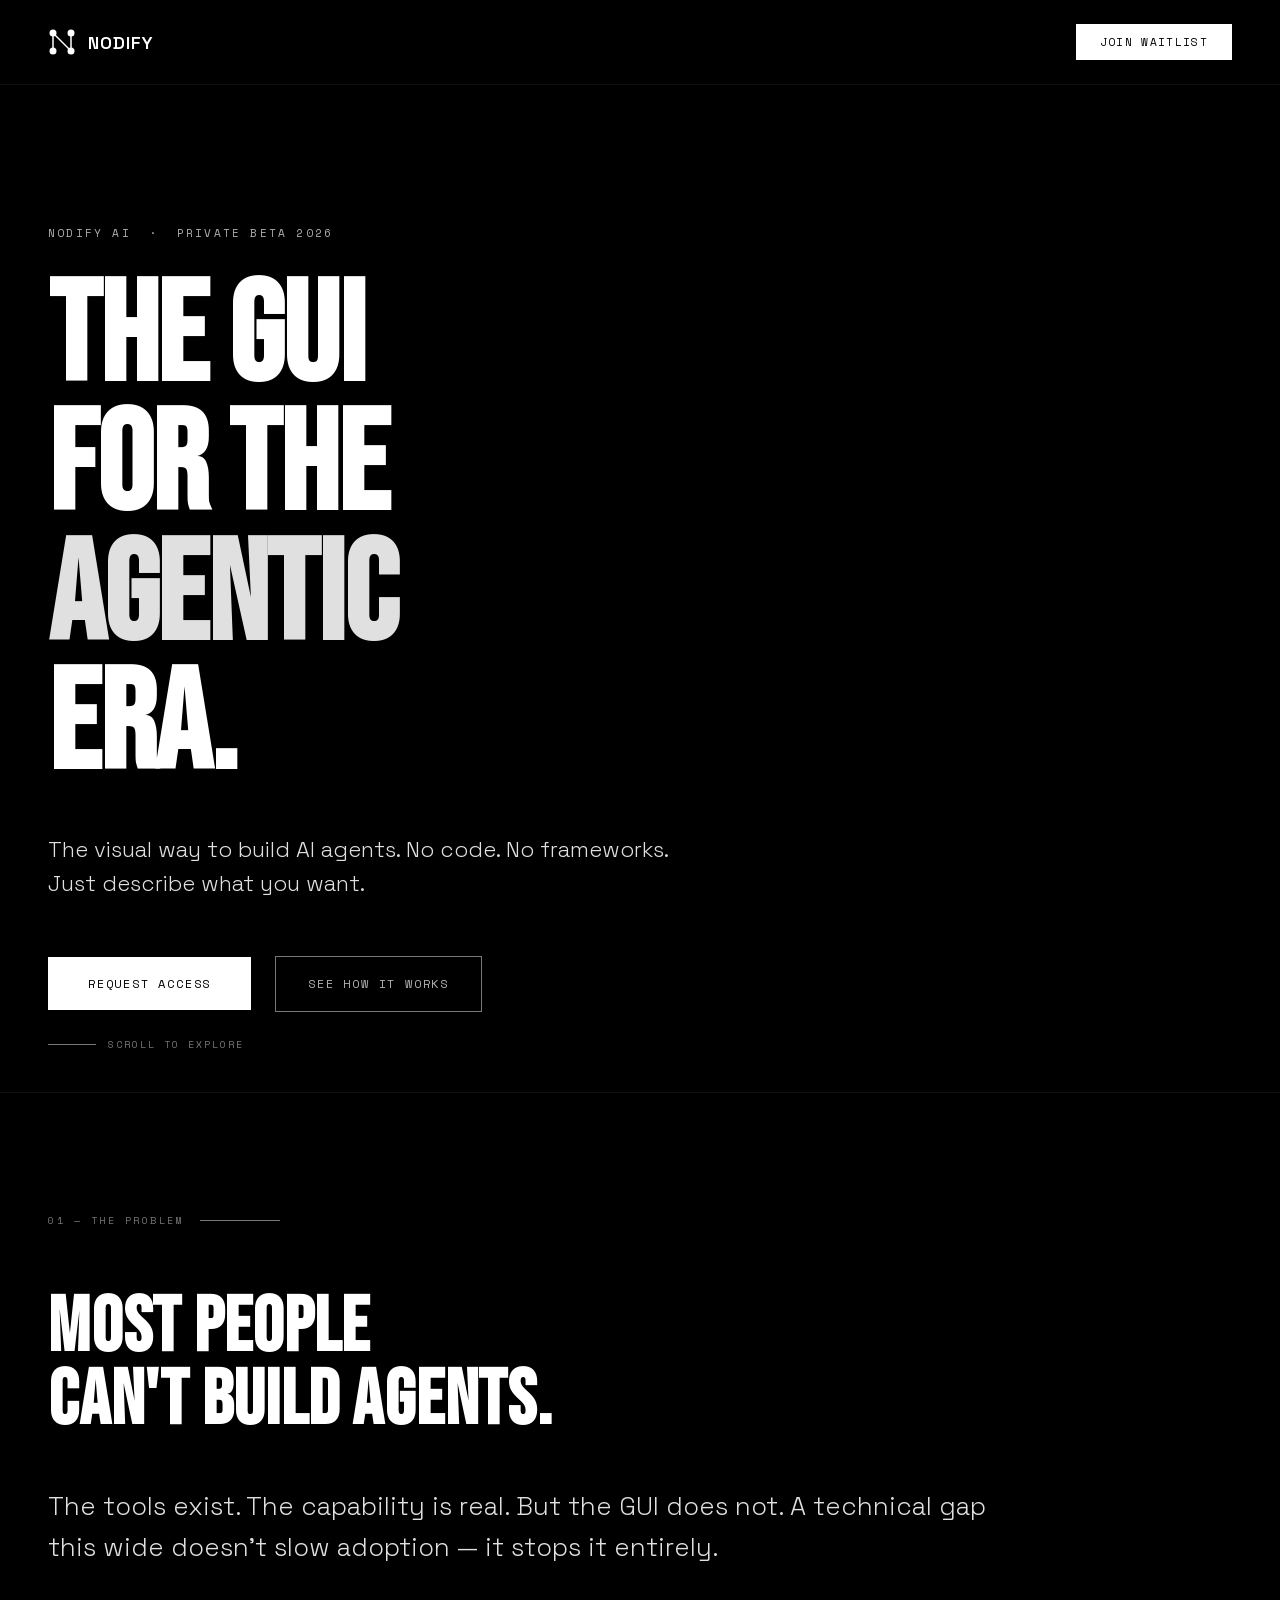
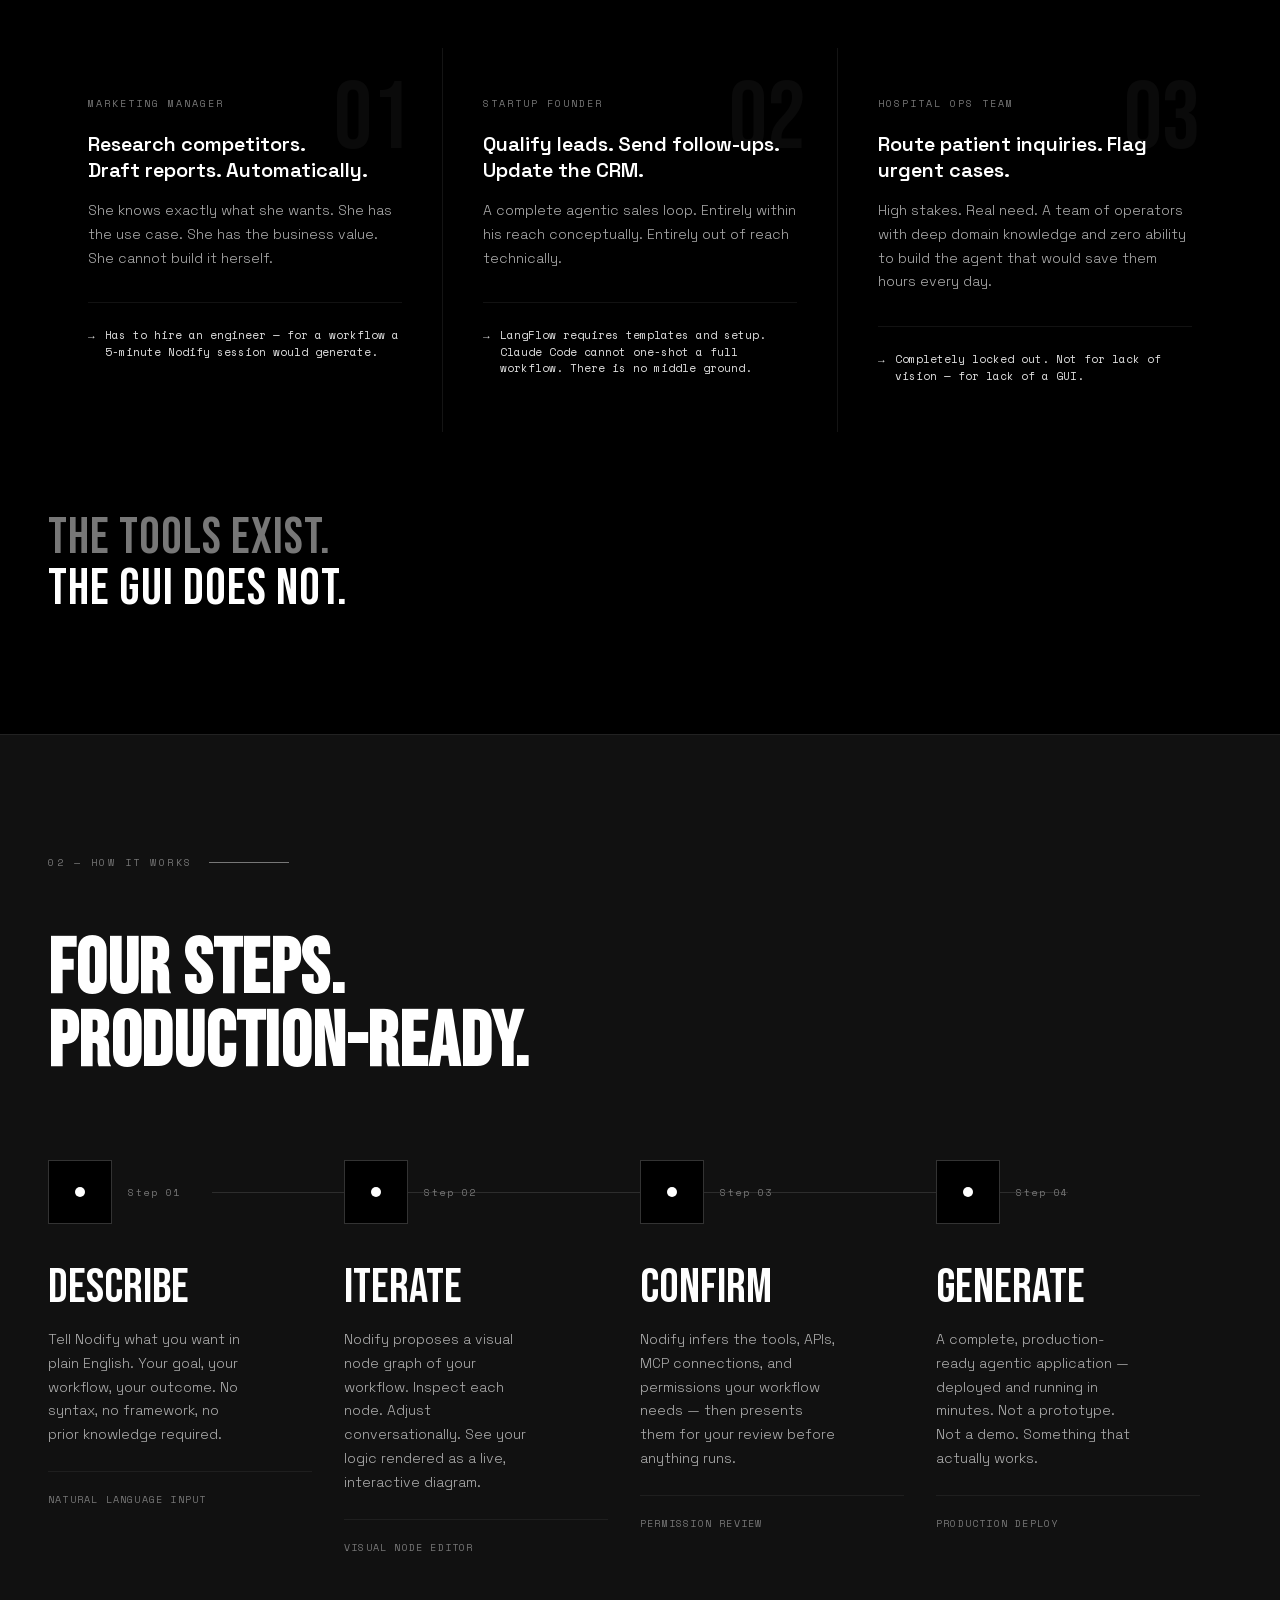
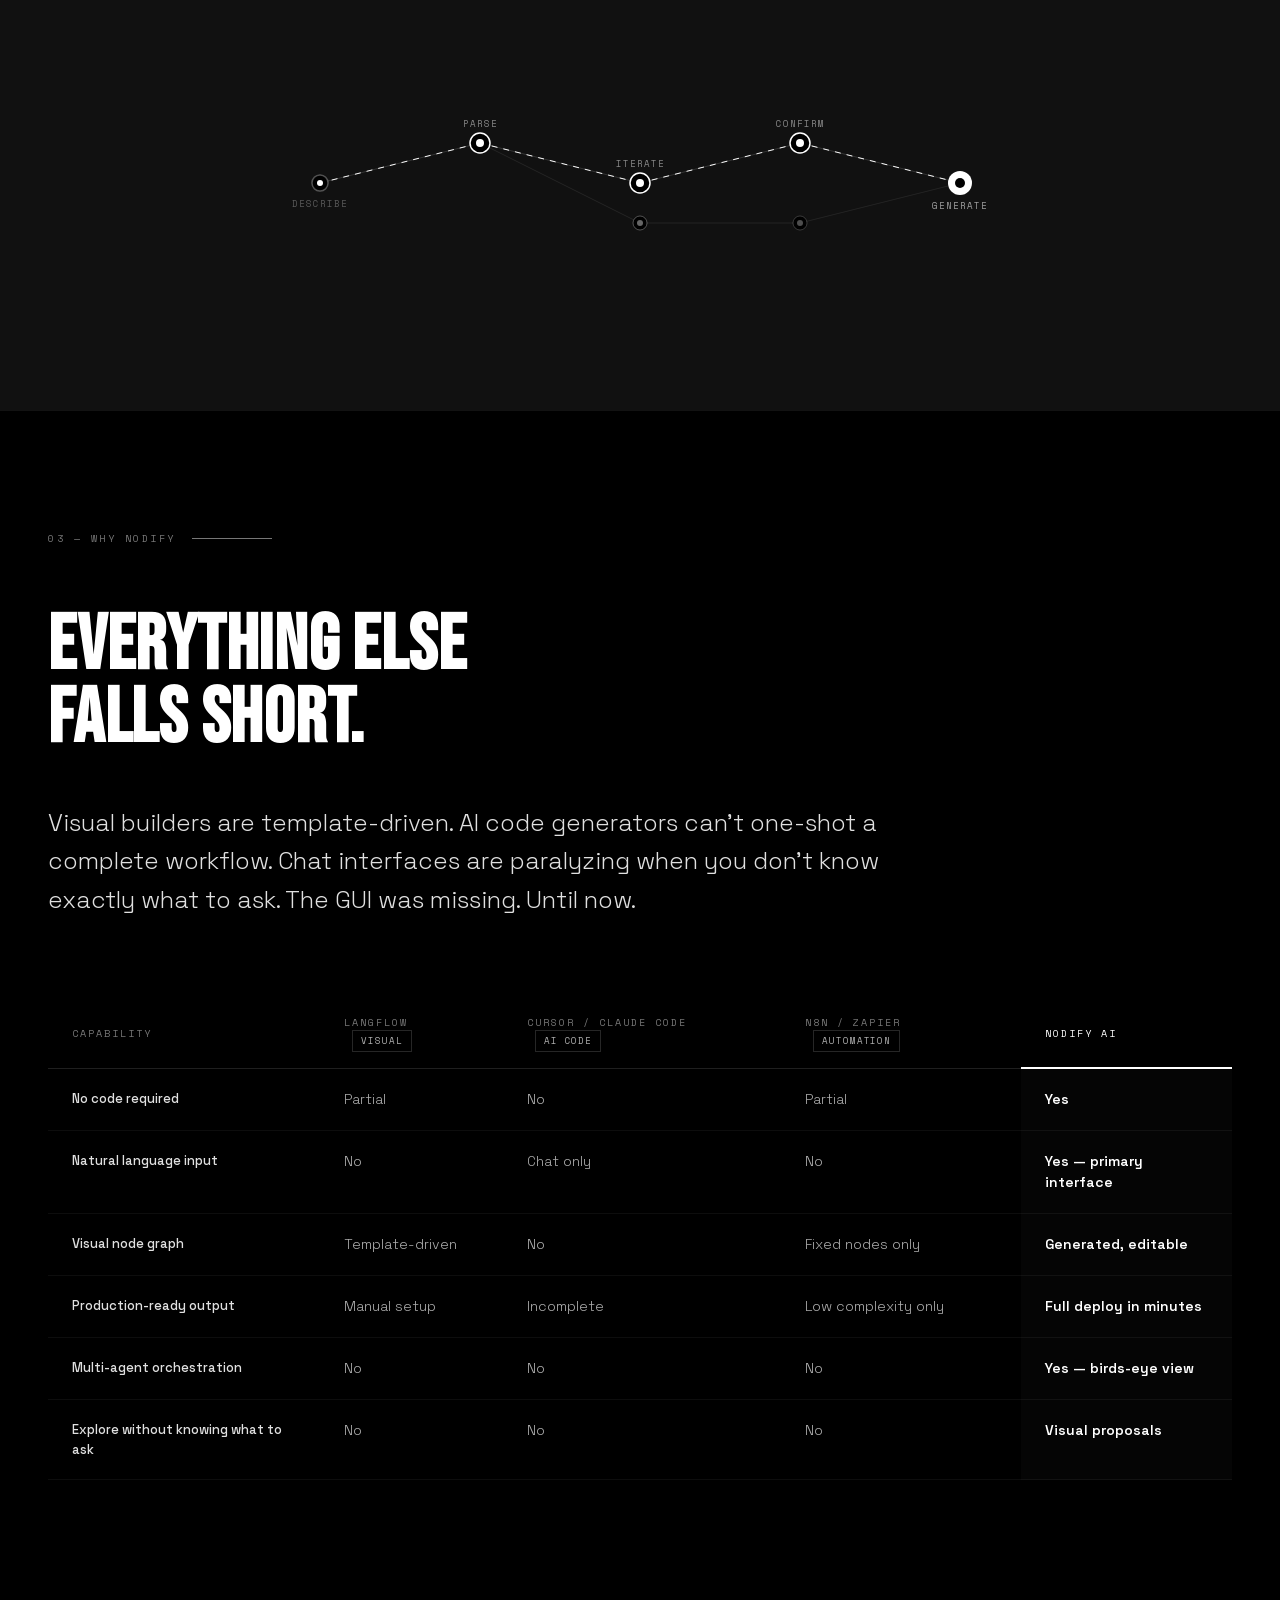
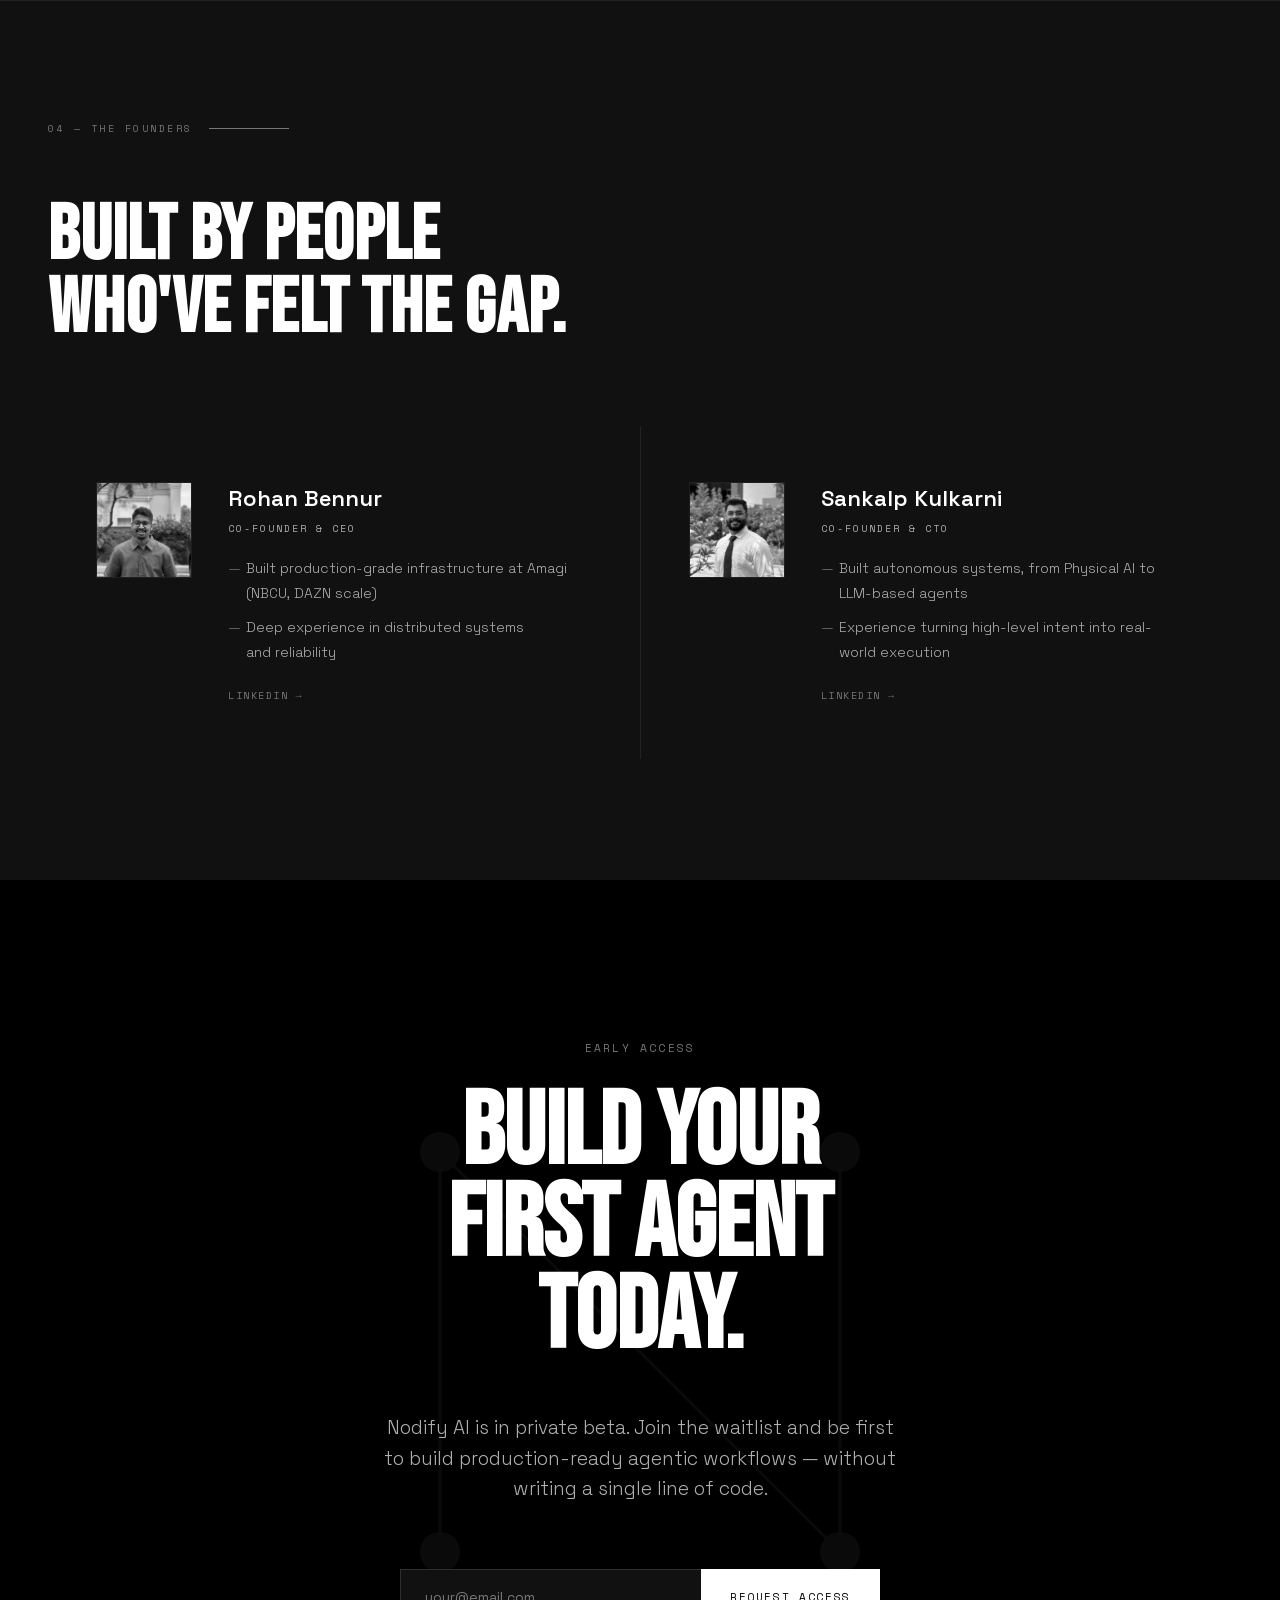
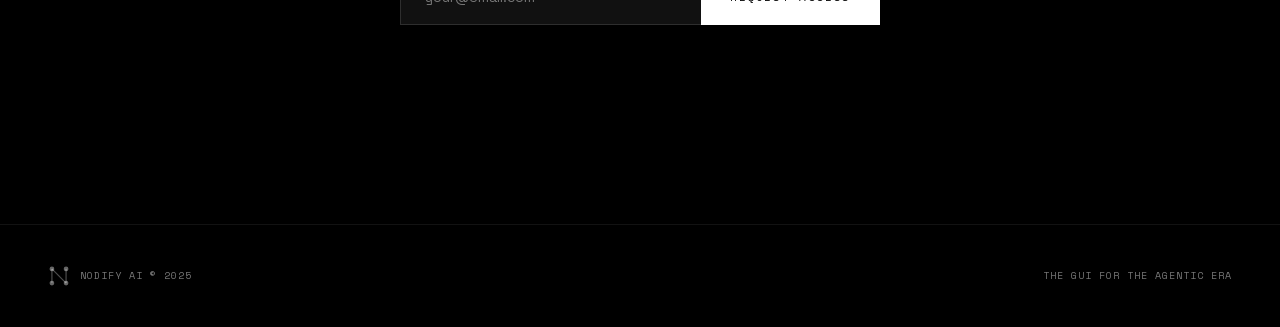
==== index.html @ 736ea393 "Update landing page and remove unused project files Co-Authored-By: Claude Sonnet 4.6 <noreply@anthr" ====
<!DOCTYPE html>
<html>
<head>
  <meta charset="utf-8">
  <title>Nodify AI — The GUI for the Agentic Era</title>
  <style>
    * { margin: 0; padding: 0; box-sizing: border-box; }
    body { background: #000000; display: flex; align-items: center; justify-content: center; min-height: 100vh; font-family: -apple-system, BlinkMacSystemFont, sans-serif; }
    #__bundler_loading { position: fixed; bottom: 20px; right: 20px; font: 13px/1.4 -apple-system, BlinkMacSystemFont, sans-serif; color: #666; background: #fff; padding: 8px 14px; border-radius: 8px; box-shadow: 0 1px 4px rgba(0,0,0,0.12); z-index: 10000; }
    #__bundler_thumbnail { position: fixed; inset: 0; width: 100%; height: 100%; display: flex; align-items: center; justify-content: center; background: #000000; z-index: 9999; }
    #__bundler_thumbnail svg { width: 100%; height: 100%; object-fit: contain; }
    #__bundler_placeholder { color: #999; font-size: 14px; }
  </style>
  <noscript>
    <style>#__bundler_loading { display: none; }</style>
    <div style="position:fixed;bottom:12px;left:12px;font:13px/1.4 -apple-system,BlinkMacSystemFont,sans-serif;color:#999;background:rgba(255,255,255,0.9);padding:6px 12px;border-radius:6px;box-shadow:0 1px 4px rgba(0,0,0,0.08);z-index:10000;">
      This page requires JavaScript to display.
    </div>
  </noscript>
</head>
<body>
  <div id="__bundler_thumbnail">
  <svg viewBox="0 0 1200 800" xmlns="http://www.w3.org/2000/svg">
    <rect width="1200" height="800" fill="#000000"></rect>
    <g transform="translate(600 400)" stroke="#ffffff" stroke-width="8" fill="#ffffff">
      <line x1="-160" y1="-160" x2="-160" y2="160" stroke-width="4"></line>
      <line x1="-160" y1="-160" x2="160" y2="160" stroke-width="4"></line>
      <line x1="160" y1="-160" x2="160" y2="160" stroke-width="4"></line>
      <circle cx="-160" cy="-160" r="26"></circle>
      <circle cx="160" cy="-160" r="26"></circle>
      <circle cx="-160" cy="160" r="26"></circle>
      <circle cx="160" cy="160" r="26"></circle>
    </g>
  </svg>
</div>
  <div id="__bundler_loading">Unpacking...</div>

  <script>
    
document.addEventListener('DOMContentLoaded', async function() {
  const loading = document.getElementById('__bundler_loading');
  function setStatus(msg) { if (loading) loading.textContent = msg; }

  // Error sink persists across replaceWith since it's on window, not the DOM.
  window.addEventListener('error', function(e) {
    var p = document.body || document.documentElement;
    var d = document.getElementById('__bundler_err') || p.appendChild(document.createElement('div'));
    d.id = '__bundler_err';
    d.style.cssText = 'position:fixed;bottom:12px;left:12px;right:12px;font:12px/1.4 ui-monospace,monospace;background:#2a1215;color:#ff8a80;padding:10px 14px;border-radius:8px;border:1px solid #5c2b2e;z-index:99999;white-space:pre-wrap;max-height:40vh;overflow:auto';
    d.textContent = (d.textContent ? d.textContent + String.fromCharCode(10) : '') +
      '[bundle] ' + (e.message || e.type) +
      (e.filename ? ' (' + e.filename.slice(0, 60) + ':' + e.lineno + ')' : '');
  }, true);

  try {
    const manifestEl = document.querySelector('script[type="__bundler/manifest"]');
    const templateEl = document.querySelector('script[type="__bundler/template"]');
    if (!manifestEl || !templateEl) {
      setStatus('Error: missing bundle data');
      console.error('[bundler] Missing script tags — manifestEl:', !!manifestEl, 'templateEl:', !!templateEl);
      return;
    }

    const manifest = JSON.parse(manifestEl.textContent);
    let template = JSON.parse(templateEl.textContent);

    const uuids = Object.keys(manifest);
    setStatus('Unpacking ' + uuids.length + ' assets...');

    const blobUrls = {};
    await Promise.all(uuids.map(async (uuid) => {
      const entry = manifest[uuid];
      try {
        const binaryStr = atob(entry.data);
        const bytes = new Uint8Array(binaryStr.length);
        for (let i = 0; i < binaryStr.length; i++) bytes[i] = binaryStr.charCodeAt(i);

        let finalBytes = bytes;
        if (entry.compressed) {
          if (typeof DecompressionStream !== 'undefined') {
            const ds = new DecompressionStream('gzip');
            const writer = ds.writable.getWriter();
            const reader = ds.readable.getReader();
            writer.write(bytes);
            writer.close();
            const chunks = [];
            let totalLen = 0;
            while (true) {
              const { done, value } = await reader.read();
              if (done) break;
              chunks.push(value);
              totalLen += value.length;
            }
            finalBytes = new Uint8Array(totalLen);
            let offset = 0;
            for (const chunk of chunks) { finalBytes.set(chunk, offset); offset += chunk.length; }
          } else {
            console.warn('DecompressionStream not available, asset ' + uuid + ' may not render');
          }
        }

        blobUrls[uuid] = URL.createObjectURL(new Blob([finalBytes], { type: entry.mime }));
      } catch (err) {
        console.error('Failed to decode asset ' + uuid + ':', err);
        blobUrls[uuid] = URL.createObjectURL(new Blob([], { type: entry.mime }));
      }
    }));

    const extResEl = document.querySelector('script[type="__bundler/ext_resources"]');
    const extResources = extResEl ? JSON.parse(extResEl.textContent) : [];
    const resourceMap = {};
    for (const entry of extResources) {
      if (blobUrls[entry.uuid]) resourceMap[entry.id] = blobUrls[entry.uuid];
    }

    setStatus('Rendering...');
    for (const uuid of uuids) template = template.split(uuid).join(blobUrls[uuid]);

    // Strip integrity + crossorigin — blob URLs from a file:// document inherit
    // a null origin, so crossorigin forces a CORS fetch that SRI then rejects.
    // The manifest bytes are ours; SRI protects against CDN compromise, not this.
    template = template.replace(/\s+integrity="[^"]*"/gi, '').replace(/\s+crossorigin="[^"]*"/gi, '');

    const resourceScript = '<script>window.__resources = ' +
      JSON.stringify(resourceMap).split('</' + 'script>').join('<\\/' + 'script>') +
      ';</' + 'script>';
    // Inject after <head> so the DOCTYPE stays first; prepending the script
    // would push the parser into quirks mode. DOMParser always emits a <head>
    // (synthesizing one if the source HTML omitted it) but may carry
    // attributes through, so match the full opening tag. slice() rather than
    // replace() keeps us clear of $-pattern substitution in resourceScript.
    const headOpen = template.match(/<head[^>]*>/i);
    if (headOpen) {
      const i = headOpen.index + headOpen[0].length;
      template = template.slice(0, i) + resourceScript + template.slice(i);
    }

    // Parse the template and swap the root element. Scripts inserted via
    // DOMParser/replaceWith are inert per spec — re-create each with
    // createElement so they execute, awaiting onload for src scripts to
    // preserve ordering (React before ReactDOM before Babel before text/babel).
    const doc = new DOMParser().parseFromString(template, 'text/html');
    document.documentElement.replaceWith(doc.documentElement);
    const dead = Array.from(document.scripts);
    for (const old of dead) {
      const s = document.createElement('script');
      for (const a of old.attributes) s.setAttribute(a.name, a.value);
      s.textContent = old.textContent;
      // text/babel scripts with a src: fetch and inline. transformScriptTags
      // does XHR against the src, but blob:null/ from a file:// origin is
      // silently dropped. Inlining makes it a plain inline babel script,
      // which transformScriptTags handles unconditionally.
      if ((s.type === 'text/babel' || s.type === 'text/jsx') && s.src) {
        const r = await fetch(s.src);
        s.textContent = await r.text();
        s.removeAttribute('src');
      }
      const p = s.src ? new Promise(function(r) { s.onload = s.onerror = r; }) : null;
      old.replaceWith(s);
      if (p) await p;
    }
    // Babel standalone auto-transforms type=text/babel on DOMContentLoaded,
    // which fired before we swapped the document. Trigger manually if present.
    if (window.Babel && typeof window.Babel.transformScriptTags === 'function') {
      window.Babel.transformScriptTags();
    }
  } catch (err) {
    setStatus('Error unpacking: ' + err.message);
    console.error('Bundle unpack error:', err);
  }
});

  </script>

  <script type="__bundler/manifest">
{"2c3bf7c3-545c-4afe-93b7-0eb82d9974f6":{"mime":"image/jpeg","compressed":false,"data":"/9j/4AAQSkZJRgABAQAAAQABAAD/2wBDAAYEBQYFBAYGBQYHBwYIChAKCgkJChQODwwQFxQYGBcUFhYaHSUfGhsjHBYWICwgIyYnKSopGR8tMC0oMCUoKSj/2wBDAQcHBwoIChMKChMoGhYaKCgoKCgoKCgoKCgoKCgoKCgoKCgoKCgoKCgoKCgoKCgoKCgoKCgoKCgoKCgoKCgoKCj/wgARCAQAAwADASIAAhEBAxEB/8QAGgAAAgMBAQAAAAAAAAAAAAAAAgMAAQQFBv/EABgBAQEBAQEAAAAAAAAAAAAAAAABAgME/[base64]/xkK6GjRLkZj0ovbJC+bozR1bVmNWaCLvfsONqizOS9VZheujEYLG05bNPO0UC2qkBqtFulZBAOt2BsXu22CznbYse2wuzk3hmNUa5Ba9ShaFZsOnnxwyjJyGBhUpgNql1qroqc6glQCYUdiYiiqwpQjWr0FGZqkHkdAsaS2YGHWTm203oVdHamEqWAMsbK5BzXZ/[base64]/lWddGEa7tcmpX5866ZFkG5dyONDo0FnIEKqa39Xg77nvnyS1ekXIquzXJI08xubNoZMnbebo06V5NFpZNdJ5rN6fjTKG5H5t0QKb0smbt/[base64]/PqO0KaHqyPxWqea4CepGGhhZLiaIipdJpdrVyXbJVFhY2DcGNL8Os0NxusaFUuPB1ebnNnmvMMCotw69Mufr4rpu9WvUJqysOVKuVCSQ8JrU/ldjcbZWNzXawAiapmutnG1co19XA0HC/[base64]/pcw2mckD0V0teqEtYuXM0FWGpmeSWRJmVsxA6M/[base64]/[base64]/RGCQlSVUqQqrqB24t1miXNZqXCpcKl0VLhziaPPSbdapmizLNVVkHXUvPy9DELKKTWYubDgd/gWTt8DvGgbuaU2l5hnmXJsDIWY4V3sZNrW+fz+py7yq6fc6tefXNyyqbklWiwJJRVRRjRcqVdVcEGgbAqSagnaVbzucs1RMs1Qy1roy1roy1royDsowzTnC34toYkJKuqqSFVdA78O5NMqazJISVC6kJKhkqq56hgWTrWe7dWIKqXEzu5xqvE652swmunzvU41Z/[base64]/[base64]/O6o6lqbLcklkkJJKklxVXEqSVUuiquFLNZTkuCKrCkhKuFXIRLkJiA1yMPMw1llqxszw6CY66Y1TMZoHK0F+XSqQNUtgSZNa7lgmOY5iQO69bozvUbExckLuiJRQG5AIVgHLKq6KKiBFmE4/[base64]/oPP8AUy3lkZLeNqMzQ7E2xe7G5cym1W68rBoJyw1mU8y7S2t2jlOt1851Gx6m6SS1DBp5kyuPTiKdQKbc5GiILQqO60ynJg0BoDYp2ggwc7Fbk3LSA7A4Hf8APrk73B3tepvO+BISMvB7/DAs7AtlixcIpkYLjILpsB7nG7B5unZq0psJViaUazFa9c8DsdXLy5rnps4Rax6F/[base64]/ZLFmzNDJmB59ILZSjNJrzku0G5zk1KflSiU6IBJt0Um7DO2qK25gHZbGyyKWbCb+URumRhS2JJdPSZnkSBShbKIS7BF6RIStW5bbbYZSIbUzJCYZrZNVcdQqmwXTaKpwi7fBFkQsXCJ6fN0StEVZ6tBK1PKq9Y1ptNm8+ZJroTn60F0yr0tHP0Z1rvK6M/[base64]/[base64]/[base64]/RwsW1Za2Zs3HzPT1y35a+pz+fRDlHFBoKKmpWaAGNZ7dLBp9RmJ0pd3QLQIlaxjPGaDKG0VzB0edUtRhqMKJ2eztkh3OIU5VE/[base64]/0+cClbgXYQ40FTBC0NRrNGnE8bQkhypHO5vog5b8+rbj5das5FgMiiGVooShQHVHqyNlW/JqM69ykyW4KC2itLauwSq62a8E53sJq5MS4remWuDbWyS2rhdWcmZ4QeIvJsYHp4tq52wYhFuAKyguDUQqyCMWElWxDoNd0DZZ4VxTrl0Y/[base64]/[base64]/MmpJJmrK7BlkCVSQbplZzdcgMuQ7Ypnr5LAlaiYasaes12CxLJZLXZvbmdqXYEVRUDdiDJRKuRV1Sy4ISHLlAwdi4zdNQCIqErtKuiqmLg6Kuw7z0umItHippVUArO1GLo05H0V0o1FkKza/[base64]/[base64]/[base64]/N6pDhBcpZLFLGrQ8T0evzEkld+KpF41amGIqwlsLoESGVkG7Gas+iyoJBHCslFKqXYF1RLqgkuCM7ktlKwKkuAoajRnsK1XLotLNRlgZYWFhKNGa2oQsGAVIIlcmdEYHFmEoiEkoylM3c3ZrL+b1lY1zXbmeT1ccewJx8/oV2eeLrBqcwekaYA60muO/[base64]/[base64]/SF+btLql5vK6/[base64]/cnj3jrnxacmwhZQqmCLFg0FXRKuQsGLrsS6gYUJLokVBtgRXO6HPzupcz1CjpAW0bEixdz1OP0ud05Muy68wsxIYWNkKyDYLJVFrKRZjdFLEKAwCxhcEoG5RQnQFSotiyVzc7dZdKrSCxcVKqy5YgYdKMa7e3l9Dj1ODUcPG9SkdMzujhTRNWyU/Rec9Dc6Kqa5o5HewWc1gjTBkiCdCAeqhq6IB0dSikDZQq5RIsgikF8/o83O7upnrLqwRIUUlydZaoG9eDJZ9edLYIFGuU9GPRRLMSLMSS5B2Mo6qy6gAiYxYnRTVsINwWJiVLCVrEMsea71GDVgS6ssCAQLJjWnqcjs8ulUa83zRCc0Z0edwpc1ZDYfV5O/[base64]//aAAwDAQACAAMAAAAh9/FKNRRVUKyPaxNzyjGDuEe+1iPC30Wc9tHdIkud094RrV3srG8NVJBBXqp7D/TYqeNRP+/g3HzKROQQpbEPBHgZZFxNFpa6NJN5BJdxuD3VxDxCOH7a1vq+glYMmoNnHoQQUqp5PBZFm84CePVzdNY3X7dt2ZtX+FtJGVA0oF4TiuOywZiDnP4nNq3aIKcQ9V4UvmknONIFX8vuDne8wFwb9lUWMbXdx9D57MgW+pVIo6qfW/DYkw2IICww0x3lI93oB9rklwra7/oaOdzGxqfvX1ZIuGKy8D6vJfPeY9Ghv2k8z7MdGUpgElbaMcl1kshO8P0/1b3dSQyOJzuIKT2JlB2XEDYWueHOZN75pwrl+tk6YCKRU5gv2GMF3znP+GKnnv8AKqXQgHopTYtHvde6JL/jPqWSfiIGKepNAD6y9T85y2WgGN85Z4fG7iELJ+Hoy+E3tfPJ2XiJNmKCGF5NYst1552wz5YUqULikMGes7upt3BbOaTWfVIQsPZlQzIPL4jswsqyEPz086owfdVWV2RTYxmT9+3LkkcYdqxA7pIS4/[base64]/70l04LsDYtZgQOkRT5y8xw987EaQaRf3eVETlV47UZmbyw86BACc8RovZodpDYf70+5wzfRSzYAYCQaQZQdYqX0x8eqUdbTS3Q4iVtjWeQ59/OcUJUOzedeVdxJy0UU5UbCeufT4+arHZfccGwykwmWdBcYSbTT/gz3zcadSTSM4wwwz3SbQjYU225rFBuZQ8cUg8nY/OZTfSxlIeKL2mYFhStOSg8w96afVny4mpsTH9xLBf1OsO8ZHvZXZBhc+Xi2i0dVaalfRjjOm7YeWo5zmpj5hg3yHybhes/VymaXU7bCaYQD9PFLuDL6csMYZVVaRhQzslt5sANgz0ftF30dYmYdS8z14WQBID/AFrIjQNnHHmmmUHzA47aauJHQq0ar608zW0Il0WdeaOEYRQiMU8yohj01n5tVnq7P3yo59R/wjpgPtO2jYgM+ziIKYboRebVeoNzYnX+XD+prycMuCV45+e7VZ+TyMfQAOwNX4Z5I5wD8tqf6NK7Jv3qgCQ4Tu0zupa8oEOS4PS6oepVu7S8cZ7Fb71C6RmP8wa6WOcBKtIurg/8Cg6YuNFzxQqKUGAgrN25WNtOOc+vTU6OEr+/+1iGQL5C0iPSFuWeaODsYUkbyczQIql5b9Nu0V98iRggWBGBAI9cd3GxKXVPu6XA8Ns/aQKilnULks0qhzzQQhyRWHZi+WQ5nIWQgJiyT/[base64]/OWwjBTaLlP/TAb8jLulzVzB06+P5mPe+Uik9ZFUf4VVDKj/FQ8bhTkdBfgpcpGCkKCG2PR8A1hGx/vuz/R7ZBk9qF4lnouCw00vSQjTLGuw+EpXowxudyDsvZEQrA3HK4PvPm0Os5Hqww0mimHsKbEewmwXDKWyY/S4OLaqElugBDEgesrR1/Opfn/ANf1hcxqPokJUfR4LweUklCpd24QTNUCkZ/CvmW0RH4Dd8yb9M11OTI3H3tRS6tOw/0CMhGz2CvDlAFLa8Eps5CxWu4RzVgs1clxuCsfuvVsPjoQH+D6Lq1OjBLD6nKf97+cH9os57DhjY0KKgdxYL0B9okq+C5iMo9if6Nwl37dtFeM2WQsXTHQczpzr7L/[base64]/Z0USfgH38ottcUPMJLH2TbvehDzPLKUlP8AYoveoTk0n0Q/D541AHnEbHqZsDAD4Rn+fsbG35LJTilEjXcN+QD9PurkBHxzJad0AEH8GCus7mZ0Gf2mi+Stl+8BTBD2p7u2DspBPePL1xf8jhD4/vi+o7POW+ElMu8pDfDNgknSN8opIS3ZE5Bsbm4DRoeJm/SgdQzawKOHMWZvjQ8JecStSr5TGXHnlW0q7bXxshkQVMOb/wBXRImWBFIPXjNF1LwH0Qk3j4P2t91ttYEoRuWaQ7eoe7HqGhnZHwSWt1miqvyQfyrUTXspXInUHHHCwsNSbM8XxZRMkNcLriKzxCyVFbm+rvjM5DjEkuvhf4CKpEf1H/BsGbpPlj2ksDMAU55bqK15RNJ8pbYd6ZMH37oqzAAwM3kkBxdwhOWoMFYyF8+tPj/Be7PQGzXVfSjvZzynslf4fLF70FwY8OMh4rDoD9MWzEXskPPpYaiZrvQwCJAfvj9SvJQqAQd/F6AMc0ycnrBEr0cFMYVOt7FKGS9BBQ77AEQhaZSEtPo0Ea999sk8A4+Ih4hKDE4REhSPzU3NQQNm28WU3mpmkXli6E7W7gyeg3PKQML8DvTnuri3din5i23ksbtKuQTeTHuNES92VG3lL1/ed9k+Ws8c7r3jDrspDO/ZZSMcxHMa2dJLKRwfF6NVqCLnjsXVEQUoEUAMrL/b7vkNPkhf3lOWaea2kb+zC1zucgnuSEEptFzHVx6bAScofbJD+oKBiQdgC1J7m2zGACHYvCRqjNUo1UpLOM5A8LSJUAs4/9oADAMBAAIAAwAAABA3Bg1iXBC36KKMcf7Ukh1sgYOTV/f6X+OhpYzQuzMhks2dfNYQFFTEFzSkJkLefE7rSp6aW9Zg5hEQWG9DMX8OcJsjRBlkfJOcaDTjSRFAG3GT6km1QC+Enxw2Az830DlXE0yBiXkQN8evLdHYjCbJ+Zv6C+1AtR8S2xauzRkgEJPrzqj9vCy1+8Ce2BpEpSioeakN0KNezNeR1btyYTL/AJMES3WGvJHNgwvzvNDhPZRQsoURD7CCeeGyvrxzNlubxM03CN0n2/vEV2QlOFWe7MpQFD/uuqHzo7ya/TYFJuImYKbvC+doowBKYX5xg6ZAh7kGQGzEn1nVt6r/AEiu26AcGBW0qNfXUqXA7HWIb3UsvuFl7lwBEcPNCeLWcFXVYbxGlbTqBt7BGOk0s8cB5aDwVaW3LyA1NxU3i/KIETy086fVRQ8HmWkJcV1gDVP3uAv/AGOBVEOIuJcyNbP54eahkDs5PcR0XE3xXamO3z1PbiV/JxgHLy14g85TJCsCLrcef9nu0Hsqf/WmF3279dL64d4+B6TjKPabv4wtAx0OzkFDFxx15I/r/Rx766P/APf7HqaRROTlfHcRE85jRjhxJXxUdkjkedHLJx4U6egMg/eG4g8w5M83QQRkgwrWV3qDXPBIYaZFboTuJ0tU1po5QfgAIvCrL9h5RoL24RMtyNZETM7iloO24vfnBfY+D+dh/fjbuNgkAxitB9Vp9SxipaRkDe2PgiaHUS6byxr3z8lpKlz/AD4Zz/nobLxRrcTdaUwhw48F3/SwJZrYyWkM5657530f3aUe/X02swm5ZhLNs2ZQcZPvExGVkoXukjW55VXN06wYVS/FlaC828z/AMsxt0h7yK9Md/fl02TbO9PLbPzp6yTHmnDkefv04VuPE2+kmbsTtfDbikB+/wDxGPooSTy8GtDJ15aNeJpbXeiy3iSbjPP7/pbH4DfKw+NcPoXqnIgwBn59sovxXjqAdskJr4sTDg2NK7Lr3R/HUZdzFbo8xPTPDBJ4sctDPijPbOJdlRoP4wyaUs7lLz0K35nbAdw+Si/pOhDZl/1MlVNUECzT0OpgDrNonXHp/rbl6ohj9Nvr56ECqyrKYieIOFnPWpE3BKK2g0Mc78gGuLUWIvvNtj3nfNx9WLtM6Cx4HQTumNlcpp6/Nzri0kp46nPf64KZ/[base64]/1GJ+yvMkrQj+IFpu4zbpiVFniqi9i/HvT0xmb1RKq22YEVfDHHOKNTOkFecyn8dn19GTLF0cnTAnSg/rwtUSbQzzhYNlPE3u5aAW+aXVsNZMHlcvglLFHKKPhJZ0E61Q3SGoc9GUuk93QhZF4puurra29W5cgTDznUimqJvJK/qNvIQJf+ODfOaSl3jolflyU0/iMmSva1aTbK08QJbdKn1sSXWg6GpiDP0k5Ab2ab9NU7UCW1eKPNMcUGddu5jDjfvCyQMlt0RkQ/EnZRmLreo3W0pyKtOZF15cPpaEm+cwh7lCovncbt/wCCG/Myg+udOikzlnJ3AgjTWbZz+1wRmzzjdSdPa0XQTdpfxJHS4BhoeOn48VJvMMKs/QHP9FJxjgetw+oMiPFQWsPk+KQse/I05Ezw2P60tK5I5MHH0KpoNvj2Udl6+XXPKES3gLPTOgZ7xGLYcRedspypPHFa+wPJALoV1lZfXeAjo26J3Y9zSCaDayULtdKFsnyIoEAu69U2GvxeCKegvcnW049HR8IgjSsO86mXw52ntGmIYrKvPv8A9o95FgQdiPFJ9IJ/HHidvNNVIqnoqgqETiMiZlKXoAmrvaQ2U811ulijtZmDHczH61W+iSEFJYefTnduW3RIxLbGW9Cm6pVtYVwV12+Z/s2xXVYL1gdOvhmdpKfKi3HgxTHQMTn/ANwGy1jScSDsOerA7qjTnoglIxZPWrIY5xRsNSosd2GhG3j7w7MyX+Xii94Xi2BoTgryZD7xYEF1r+9Hsx53st63smmB1cI19rtqCgebDyyzRmIVHQNOK6ggZer/ANHWHP7bf2xvHOUbfAqqfppMEJnIFpUydbKmhfH5LLXFP7ssT+0m383oAcs/HfmH/rxr3wmA988wyc966vieFxxVk7sUqZpGdLqm8O1sMZr9EFBav/OCKjy3btpfhLlNh94clCdPpCkadhTXTyFJ/LBH5WLN7hPWaisUkt18p7RSObHMZ43ANSkGD/gbh001zImkRfoc2PKq93iqUEBW693/AKycHLn8WdHX4DMiMwcqU4XzoTX3T/iZb5HEOUVfD7eMxAhoEr86l5tp5NLrcct5rcslJMa1gFp+quLpRSR6n2bR7xmI2lfhCVzkA195HSu0AcgWQ7ZnPEgYQbsbBo/9T0mDZ37wKb5xRmlfj5zMeaX8Nf0kHWGDyDBHReGyyKvsraZmL80vWdsckP2SESOhNn4OkL7UZhDv2vWiK4mipVUojZXIakCSellOhwY6KhRvZXYO1Fubo/0AXauwYnX5AmTnP17f8hVb6g2QXjRSQH/VFB7h54b75uQD5ARBdz5DlNuxL/OimtiNBpT1IBDzZICREFGj6991c4Fb9CRmDggY203eDBcJryDJ7lIt5FQs+TMHWKSSIFYeFb4swrNsq5XVaNEgEsz2w58D+tpE0Cm5K4R/[base64]/7qAdqBsYEw/8QALBEAAgICAgEEAwACAgMBAQAAAAECEQMhEBIxBBMgQQUiUTAyFCNCYXEzsf/aAAgBAgEBPwBtl0JnhC8fGavRVEJWZbMb/pk/Zk1ujo/oinZY2xvdEZaojtl0KRkdkVSIx0NIQufDG9GXNUh570R2LQ0Udf4Q/g1x1EhrYkVsSoSv4tjQnbJPqrPcvY8iHdaIYG9svp5RHexIa0Rx7HF/Qri9j2OVEc7ciE+zE9DIrixk8lEslxPL2dSDL4oieGXoWxI60dRT/g8gn2Kr4MS/oxQ+2OKEtGOFuxqhZooeRT0hKhNHgaLJO2WZJdvBixJRsi9kZFCQyU68j9RFIUfc2LETwOLtHTQo1xexJlVxEUNCjsUSkRlKOxZLIZnEWez3WPKe6xSsbOw5ksqML7yZjVE3qiNLyKaRLJZFlmxJjxocbVEcVEpUqIf0WRIjki0d0d0Zl38H/GIR6qhMaHDWiUaGR8kI3scVQ39GONi4oogvpkY0xItI7aGxF74dcSienjROX0jq2dBNJHuQRHKmPIdnITpcMcmS8Cl1FJMhQmi/imInG0SRiirtnuRQ8tl7ISF8FGyaoSOjIocWLSIlktll2RlWhy2Wyal9HZryP9mQVLi9GObENE31ZH9iUEyOKhqjs4kJ2J/FPjLHQpMRFHSiEVRH4SlrQnfkSKsSYkSFdn0W6GJEiL2JIZkaLSEzyJOiMROh7MkLMfiiRFjiKC+ycepjyXriuUfRON+Bemb8jw9fBCDs34YoaFEXK8lbE6O57giUhMsbLG1Q2RghIfgatkYJMTS0RSHo70RkmdqHJUR8mmUhGjIlVGKKixSR2R2QxH0RpHZDouh/0i9fFRrYizyRhZaiSFxYqaGqKQmIaslAkiKvh7JojobJv6IWlsjMckPIJslZGP38OwmWX8LMfj4/RoWyKSQ514G+G0vBdlWLXFFE5NeDHf2McRRGNUNtsSoWxxJTSFd2irPsbpDkRlfwoXN/CCpfFO0Mx+Ryvn64lPqY3qxyvhyJzpaMcu/[base64]/JIYvhDz8lok9iimJUOKG/4UxIiiZRkkiMG1ojinF7IWhWRZoYiiiuaKrjf+BDF8Iefk/AnsXDexLZoTEySSHX2S6R2P1sVpIWVSV0RcX9DqtDdCmKVlotHZHZFotFri0NoXzXC4XEPPyeRNHuNMhls7CYmdlxAbMrrbHk7aRHElIjUUJpljaEtf4W+GLm/ghiHzDz8pRrZ5Ir7LrYsiOyFJWWRJE42iOGhQJLRGSSJ5foxzbZF6+FFc2WX/hXCGLjH5+TgmqPbo60hvVCjb0Rx6I4jrsXgfnluiVtaJduxPE3tFNeDHNkZWX/AJr5Q+GLiHni/hFP7GuJxsUeopXoSpFD8cVxMU2x7Yo2hY0e2kNtMWR2Qevk/wDEuEPhEPPFifMaaGrQ4kqJIxxa2La4lzRKFixihsWuJMUd7Jw/hjgxQPbQ4IcKKH/iXyjoboTRQhmG/sUtn0SQ7sTojLRF2yXKGUSQk74cSiEOxGKXgoSKKHElAfyXK4XwRkn9IhNrye8e4xSbF6iN9UJaF44arY6cTGtEI0P5UJfCEUl8a4oyR+/8K+bjscWODMSKMHp4p9mUPwLyKNoUNEY1yv8AA3RhXeViGWhO+HzJWhqvndEWmN8Xy3SE7YmSkRm0e62RjR4R7ieilRB8L/G1Zjj1Q3SJ5x5mLOyPqCORS+GRffMnRGV8z8GNyRdnhHli5bpkZI7pyoaKotMkhQ2JaIKhMsY+aKKK5ZF6Ms6JFliYptEczI5L4y8Sm4sTtbIrY5fR5JeCKJa8Edoap/DJsi046MMf2HpDkJUhO2OJ9EGVwyuXwh8ok6RklY0xpll0JiZjZFnqJ9aFPVksi+xSIOhq9iZkydUYsrbE2LOrocrFxlydTIf6q0Ql12RydjRdkIux+BqyMaEfQ9fN8omrQlCIpQf0SxQl4JYmmY/T9vIvSxH6dFOBFmTbOuzNh7MxR6+R19CWhE4XEjj6km4rR0r9mRne0PJQsiejPH7GkzItUiE6XVmFqKJTTWjFZGNElxEr/BQ1zkn0Y8nbGQSaFGKH/wCjJmUZUPfg6WdWiLXZ34LjVoeREZ2SWhutM7KIib6rRHLGtk5LtotPQ6So6a0fWxXZJ/rsjBVo9q3oeGpWdLejrTpGLJ9CkSYyLo7cP5L4eoW0yMqVM3BnvkMj/wBmNuTtkMv6f/D3kSzfw7NRt/Y5twRN2Ym7FInU2TgltHutyoaTRLDa0Y8SXk6JI/WQkSf0PF9oi3VMxXFbOz+ianZj0qY0kYl12yMrJto7RFxJ0RzpuhNP51x6hWh+ERm0Ra/hkl9Cmlog+rJxj/CPRfRKXZj1FCiRtM6tscN2LeiWL97JxaWjEpVst3SGn4FjRfVHYuzoKNHahz+xJPY320RWimnZ7l6Fht2RVIY1YsdMU6YsiLOxZKVCkWWZfAlaOhHE0rFjvyh+nTY8KS8DjaHGjrRl1SIxtHQ6tHk6lHR2OP8ACMKdscUzrR0scEKKHFFFIapmSL/8SMKIXWzoKBFEnSIZe3k7X4PJ0bOvViYtbO5pknRj2ihpnWlojpjarRKVaFIUyKRlSUuOifkUUhIaE90OIos6ktDeiLEyxDgNWKNDSJRFVHVM8krUhyojM8ntohBROqNCiOKMipCtiSQyLHI7s/2GhyYps8HehZWSdshHZY22yJJCiRjR14cbFH6Oh00P9PJB2UdaOo4DQ5JOheDsKOjqTbj4IeBx0daPoZGTsbakZIt7G9EfHDkvCE9CVmD0ajh9yRkX7tEkRa+yoklEihRPTV3qiHp45pdUieHo6Ko7DYuUXQpjlZSfkjFR8F8IY4/09r9rQiEKZCRIcWQk/A3RbIso8MnH7FuJWhSErOhjg72emwPLlUETxLp1R6jWQjUx4R4WLAe11ROSWkelf7noIeZH5HD1l3RLYtCSZVDLG6Q5kUpEsijo8l6HossQ42Qg0+Izvydn9ClaGtEESRWiVrwQlol5KtEdKixvZHyUQi3pI/G+leKPeXlkmfkoPHnf/shOnZHMn5O0R5IoyZWyTPSqUsiUTFjWOKR6nH7mNxJ4pQf7I6oSSGT/AKix/shQojChxTEIWxLmTaIbJC/hQ9Mi7IxosbGxSJmOR2qRexowely5n+iMP4uneRmPBDGv1VEXobPX+mXqIa8ocXF0yMqFJEpDY1Z+I9H0/wC2QihxWROMlZm/H/cCcJY3UkPwdtFtsixyO5247HfZ3o76Mcuw1ZBUNH2VZKFkI1wxoaGhO9C/VnRz8GH8Vmm7lpGH8bhxbltkYUqWkUS5Z670fb94DjRQ0JHovR+7K34IxUVSE6LMf9HRPEn5WjP+PjJXj0ZvTZcP+yEyKtFUNX4EqE7OxSKVkoWtEIdeFw1RBnkquLriR5Qk34PS/jcmf9npGD0eLAv0WyhaLE7H4H5KGjNJQRk9PHI78E8bg6Yz0+Dvt+D0/TrURIaosh4GLY4pjjqn4PUfjIS/bETxSxOpIvQlRR4FRJPsTVbIyLFMXE1qyLdkR8SVoVobMcXN9Uei/G48X7z2xLt/8NIbL48GiTEZJqCsnNzdscf2s9ZBPH2I/tJI9qMIKKIyeN2jDmWRWVZLREasjoXDgZPTwzLrM9T6CWF68CXXRQ42daJDi2KPUqxxoXEo9o0Y4aOtFllkkUfivSr/APSRBK6Gyxl/CY8qirZObyO2LHZ7Y4XpmH0i9/8A9E9aKMcnjdoxZ1NEtsXCXCLKMnimes9M8c+y8DlQsh5RRSZRTRki34F4F4EeBskjqiqPBjj3koowYVjikKVMcxzoTscf4eBcSJxsUCKoaHEqhR/[base64]/JjlSHtl0YJ3o/LxqCmKdiaZQvgzEtDdmUjpEdI+rF+x+Mw7cyTpEhsbLQiLGzsJ/Bq+GrHaMc70xrhcs+zGjLsi6ExmF0z8hj9zA0RieCUtCZHmRHwdqH+2x+Bfwk60RVeD0eP28aTMrGJj4+iDHLhIqhDLobE7PI9Mi75YxeBqmYtmXTFti4g9jSnDqZMbxTcWJ2JGkKO+Wj6HNMx54+GPLBkMkasnmi2ei/78qgjwjI7Hz9jIcx4ZWh6Ps8ClZJUQZYnw0J0SIukZZCFwjE9Ufl8Tjn7L7FJryRmUn8uw5CZbK0fgvS9Mbyv/AMv/AOE3qhtlJ+B64YiOlwkVwyySF5LF5MgmKXOeco+CNtDF4J+RCdHkS/phZ+ah/wBCyfwln/h75D1SR/yIs9+IvURTI5VN64Xo4n/DiL0cB+kgYvRRnJQRjgscFFfRNjZ2ZpjVDRDehLQkLixvj6F5HkSdCkS3EsTIsocSiQ/DE7EItRLMLpmfGs2KUGSwJOmexE9iB7ET2In/AB4kMSi9F6+P47Hvuz6JjaNH/wALZ5Mf+wtCFw2WNnY+yeByn2NFWiUeExSpDyo7JjH4ZATL/hQiDpkHqz8li9vM2vD38kfXwSt0jBiUIKKJE/I6KS8fDDuTGWJljfwi9muIa0ZIlFiXZaGmWdiL2NdJUI0WIiYZao/KY7xqS+vhRQkfR2R7iPcR+Px+7Pt9ISonIbHxfFnp/wDZkhCGx80RXFkWPaJKnxgkk6ZlxfaHHhGbzZ5EJcIxSpnqcfuY3EbSdFndCZZZHaJUkRSZ1Pxji8fVeRsk/g+JOkenVbJMRQ+L4sjMtPyNr6LIvRkGJ0zHK1RlgNUI9RJximJ6EJ8RIsi+0T1eF48sol0JrjZsh4PbTFjSOqPQTWPJv7JSokxvljZ/sQjSOh1PA/g0UkUdeMciatDXGFmSNk4UNUZl2g0Y3cUULXCYjHL6PyWFdVMcEzojqkUjqhLXxx+qfiYpJq0PfFjJzUUYVtCVIs7D2VwkUNDs2hP+loj5PolAaIPqxO0TiThRn/WJhl9cLlMxs/JZV1UPhXwlrwLxy8sse4sXrZfaP+W39D9RJ+Ds35K2Y9NH0VZQ9crih6IZJyyUyihMg7GiUTqiD0S2TR6yW+qFpkcq+xNCfHeMfLJerjH/AEJzc32l8bEMV/fwy+CyLIs7GPbQnsUrQnw1xQhFFHVJjK4g6Z9DR4IPRZN6Mku8nLlseSS+yWWX9IPZF/LQvlmZ9lkZCZ6dWyiH84Q3yhD0J8vhMhKxjjsjxmn1VD88yZKQ2YxMT+LiIsv4Z+LEyJ6VbIx0VxWvgubXFD5gyxi4zu2TjUqKJOiTG+MfEXxXyv4Z+UQPSIooZCQx8ITHxQkNDQiLExiH4HGz1CqZZNjZfGFWNFkX84Q6/DN8IHpF+li4khLmuEWJFC4fCIiRY5DR6v8A34mx84CUeE6E74br5VxnWvhA9G7jQhocSqXwfNkZqXgjsrQ0MQmRY2I+j1X+/GRjLEYFookqZQtfH//EACwRAAICAQQCAQQCAwEAAwAAAAABAhEQAxIhMQQgQRMUIlEwMgVhcSNCUoH/2gAIAQMBAT8AQ3QsL1Sx3h46zXpf6F0IY0RHx6ULCIiRNcF/[base64]/4QW58n00fTR9JElXBs4JRofBBWTjRtNptRQuBiEjaVQ3YysQscCUaNtjjQuSERwZsZtKF3jUTs2soSE+KJLn1uxOhSsslqVwinI+CSskuCD2knZHTpDiNFD4LLExs22URiNVhOiErJoiiSFAiq9KGqLEUUViffrEs0pUuSUr6Fp/sS4JcEpYfBE+DaThwSjwSeYG2yECfjJKzSgvk1tNIfBFkUSiQJCZF4rFjEWXiyyXPqmPo0oyl0LSaHBji+jUTNv7HwMiqw+Cb4JPg7K4IiREXZLmBD+x5K4NpGJGI4ihRJFEEL0YhjwyXQ/ZGl5Kgqo+9X6PvV+iXmJ9Inq7jsoXLFHk+SRJjRsaKtHRFiEhU4EVUjW/Lo2UUrE6INPs26Y4aZLThZCEKNkDZA2R/Z9OBOMYoWaxPrFFFFCiRiJFG1FJHBQ48GmuRIbosoUSXAxkWQnwKRbotoToZ8Y/0NOymUxJlMplSKY7I+jJ5orEVRWEUNWLga4JLggqxIoSoRNWONFCiRiLjKE8LgY1/BIXoyf8AAl8oXBZHTTXJJJOiGnB9s14xX9Tx4Rl2PTh+yUYIWmqNnIoJH0oNdmvFRfAjRhF9i0Yfs+jD9n0ofs+lH9n0ofs+lD9j04fs4uj6Uf2S04pWP3YvRk/ZsTFhcE5HL5FZyJsbZdG+Rch2XIlFmwUWj8kfmfkfkXL9ly/Zcjk3SE5P+B9iVZYyftuLFI3DfA2RZSGLHRRwjh4asSKr2oYv4pYeWT9ro3CeHIsTIyGRGibIMlITGxMX8DF/FIXoyftWUxlHRHCVYas6GyNrHNidCkXm8voX8T7F6zxXq3lliIejyuRFDWN1EZerF/E+/bUXreGhclElnTQvRoURKiLGMlwJNkY0ORuZuN43ZH+J9iGWfBZPrDw/SPY0SKFyQ6F6PFEeMUONn9UWWWWWKRFnf8L79mMooSFFVmLxLEULhe9CVZ6G/TrNkGWX7sQ/Rjz0Jm3CRVEkURwl7rDJPCEmNUMWU6Fz/A3ZaQ+vSQ8IoSLExYlhYXs0LHwMSt0afi3yz7eI/[base64]/g/wAdOoSRqQ3N0bVqI+2J6K/ouxRUIqKNTQS1P+n2rI+NXZsTnS+CGmvqMlS0Jp/o2otIvcPTR0SENFiLErwnYy+BIfBZYmNm8uxRG6N4pFssstlssss8CdSYv7senF8kov8A+xo6aSscb5NSG+NEHNfI97+SMVBcGk7mzzdTbpNfs5Noo0SkXY2RHFm04PkusJEZUSR0MUSii7FGxI6VD5EhcFrCKK9PH1FCfJvW60fUpE/JV0S16/qyPmtRF5UpPsWoosUxyNDi2eZrb5bV8CY2Wdm0ZHgu+yivVIaNpRFrEuBKyMR/[base64]/wDTYjR4gmRkmflHmJ91rLgWpqS7Jsc6R5ab0+Sc5aMbsjqbleIwGqzebKxeGLFmlKuyUt0ry0PgTGXlIZ8CLExsSNfU+nGyE2pbjxFemrNS4OxeRyLyEPyT6zk+DTg5dnmr/wAzzJ//ABPD1LWxi4N2b9GssSHhCHqccCxY3iJ2KOOsdixYsOaj2eXrfUlUSJ/jZrU0Ev0akLVMnoNdGyQtKTNHQUSKPL2rSbkakt0mzSlsmpEdSMuiyxFHWbEM7FwS5zV4XohIXAmPDID4Y+8T1oaf9mT86/6IlOUn+RtKPA8l6E/9Cmpq0SgOLIQFFITSP8r5m/8A8oksL8eUzT8tx4kQnGauOEbazZV4oo6ILcyUdp0MWGhoRTzYsXQ3xbNTzNOPC5J+Tqz64RtvsSEisLg8Hy9v/nMUxsTGzzPM+lGl2N7nbGrKHwITa5Rp+bKPEyGtCf8AUTENH/BF0LFIi6JSv0rHZtyxoTouzX8qGnwuzU1p6v8AYSro5Yo16ITogm2aXkz01T5Rp6i1FujjyfI+mtq7NbduuWFyUNC4JLk6P+Gl5ko8TIakZK1joaEjpnwJ0X6tCZFDWGjoY5JKzW8mU/xj1hRNolXr0RjfBCCihOo0eDNrU2kqjHcfUc5uTJx3KmTg4uixYRJWUOP6OiE5Qe6BoeXHVXPYsJ5orCzYkR4xdFokseVqP+qJf6IxKoWKxWFFt0QgoG6jdYpU7RreY/[base64]/yJ1F0i1liRtNo0JEIk1TEkTiSVM8Kf4Ud4RQvRpogSfwLkeNpqai04Nj7IqhFUf8A5hqyhISKKwhkWxssfJYxFloaK4NPokhIo1o1yeBL8nEXA1lZ0Y3NI8x/nSE6G7Fwss8ydJRIoiVisNFFeqLEcMlEWH1ldiNQ0+KJIfGNWNo8aW3UWE/grDLx4y/M1nc2JWVmESbNee6ZBCGqEdYaK9LEULPaH+vRUNCJmnVYaKJrgf4uyEt0bw+cXhGhLbInzJsXiyXRPwpro+11P0fbzXBDQkjytP6Ok5s+SKx8CVD6IklTwyyy89Y20RH6JjREkrZpoYyiuDWXJ4M706KwmNFET/gihKyX+hIrk/zXkbtRaUfgirEhN57Oh8+qwhlEuiPAxoeNOMX2Ok+BD7Iql6O2jVXB/jFu1Xp/[base64]/aSsUWimU6JEWLokrRONGnKhMZoR/IaKxWJEuJHj6n1NNMUBxZWZdilQ5Ms8qLlASF6JCQuESfJZYkLNCxaNwrJxoiJ8D5NQg6ISE7NJ1JE+HjvDGakTwdRp7BTkb3+zczksY/TU8f5iNOLp8CwliMWzUdIb5KKyqKwjopY6JI6ExSJKxqmRdEZGirmaq+cMQxomjwdNtuZZZZZY8RVj4zp6UdTiSH4EPg+xS+ReNFCjGPSJGp/X0QvX/hKMVDjH+iXBIiJlk0IizxY8bmNEtJroaa+CijbJ9Ij40pf2IxUVtj6VZWEOvgaz43bGiSJI2mrxY2NUysJiEis9G44R3iSWEUS7KEuqIR2xSxESsjpx/RDSh+jyUlCh+3OF6WeKuyuBxJRGqPJdF8EsoQsMSP9CVYjhqxqj5EyWNONv/glwURIxIRIxPK6Q0MoaypViisPHidMSHElEmjymSZeUIWLEIrCLGSV4Q8aSpEH+JZpogiKoR5fSw1/HR4fyLElwaiPL7xYhoWWdCZ/wseFiWHihM0XuiUaSIREseY6SxQ17yd+nifIhEjU4PKf50PEeB8PNs/4cZsv1aGJFF/B43EMaSIrPmPpCdYZ1hL0ZZePEfLI9YlwjUPK/vhvCENCRWebHCux8YWWPDEeN/URpIiiseW7lhMsfr//xABCEAACAQMDAwIEBAQEBAMJAQAAAQIDESEQEjEEE0EiUQUgMmEUMEJxIzNSgTRAkaFygrHRFSRiQ1NzkqLB4fDxsv/[base64]/BV5ESJaJly4y4iety4iwqZttpLkUSnBxyydW6IXGzon6yjdJMU8HVVFUqqmdLBQgrDL6rWRuUVk+L/[base64]/xclONo3ud23kqSJVGPkRHJ21tPoqMd2sHbNliMFYnJLRs6ednknV9JJ35GtKRT4KrMsowsR4KNPdIo07QK6Vjq1um7DgzoKbUinwRWjGiVMvtN9x1LSFVVjqanpKruyJbA9H88i5EkiQtUxNsjEihq4o+x1FPayPTz2E4bSgm3ngp0kVJKESNH8RVb/[base64]/hiXrnlnaUYnWVIwLb6lyh0+5CoSVSxKh6LnUQ5Z+spzwdpyzYlSydJTW5XKSjEckS22Pijing6anfLJRshrFkSoORCm4SFY/Db8nU0HTZ03T7obmVV2Z/[base64]/iJ/4g/YfWztgrzlN5OkqJLJXqKwpNzKFtpXpZwcSR0ttiOupJsg9mDqm5O+tyAmbjpsorvBKeSlO8inLGCnTuUqSS4JUkyCtpJFajcrU3EfJSrNIqV20U/VIp01Y7SO2jqemU0V6cqTySkJkGPVGy5KNjbcp0sFang26RRHJR6fCKnTFXp7Pg6WlgjDAojiKOS53FtJy/iXN4pXlk6CvGMLMl1UE+Tvx28lPqot2uS6iPuRrxtydV1cUsFDqotckupXNzqvisYRK9d9TW3S4Ol6jtQxwPr3MnV7kijW2QydH1XrKtdWIVYleSsVvsVsVDppJRFX9Nit1O1+kqVp1f2KVK5ToR9in00LcE6EFIdGNjqoW4KUsFGrZDqx/[base64]/[base64]/IsWGiGBMpzIy1qU9yOs6PzEjeLsyQuSB0tHdllKKRuSJ10kVq+/g6jIo5OiSVim9XoixbRG/[base64]/WSpYKVK52VtPiEdqudPHuVCj062lamVYJCGRp3FRsbNrwKN0cE5ksijkowwWaHyRjg2kxj5Im24qTHQOw7FSDi9EUIbitSsisjyQeC4nkgQg2Oix0WSjYjKxvuXLm8jIjkURQO2bBwNhsHA2lPkhwXsyMzeORV4K/In8lNFGKJxROPqOmttExMv888SOnhcg7I3ekg/USkbrkcSHPBTmSq2ifEau7B8Pp2yd3bErVWyvNsp8jIMjcmQl6SpLJJ3IojAhgTJ2FN2NwncmS5IlNryQsOyLqxXsyZSjdlBbUdVUwVcm3SmynEikUbF0TtYqoqxFKwply4pFGeSEkKSN6N6N6N6HNG5DkiDyR40jrU4Oo5EiMG/B22OBfaQqPwS6g3bigpWLzRGciEiPzON5EJbUKZvwKY6gpo3K5vQporVVtKj3VDpmkiU0yqySILJYgvURtYq20nzpEjpcnMUyLuRJ/[base64]/R+UncmQpeSjNp2KY5ESTyblFHWdUkirPfIpxbeDpW1FaVMjp2Q1ckraUJ+k6ueBy3SOmpG2yJ/[base64]/RW5KNFIlhHMi9kbiqyCyVYYFDBJ5GdJHJT+kqEYk4mzBVi9xGLaJU9srkpWRU50TIsjkgiMCUDt4I07M2YKlE7JCJ28FamTjZiIjKfJHgiVCauQjZiWCo7HLKYl+WmRIoSENly5cubjcbi5030/lRLkqV8iplH05K3VbUVqrqSKHTuozpOkUFwNWIIrZLDlk8E5opyJSuNYKvJDMihEh9JLLIrBbJbBUj6iCK7JSHljLkWUciKfBLkjweSI0OJE8FZFbkTInJSiKOkkSVjyReCpksQI/lrkpoSG7G4vo/mgryRSVo/l08zHbaSYpslGU5YKHRWyyhRSOEcs4RyyovST5JcHbu7lrFLLJq0Cs/[base64]/KSwT0p0nNnTdNgVJo7bO2zts7bJQZZxKkinLJN4No45GrI6hnSL+ILESmiRTJcCZOWBsqoqxNuRQHEfJTIERclsCJEdZMirjjbRxIo2kSxCQyo9G9GyWiY5CkOZuHMUxzN45G/SlOxF3FE2lixYsW16Xj8uTxpBXZ0kY2ISib4m+Juibom6I5ROolEqSuQgyP12Z+kjE6mW1EsnRQ8limsEymTIoqCRNEqdx0bMlHBKWlNimU5kORcCRtEhEjbdkUkSH8qPJ4Jcmw7Z2h0jtHaO2do7R2TsnZOyzsnaZ2TtMhTIwyUYlh/Ozpfp/LYlco0SnBoUZFpFpHrPWese8nGT5IQyWW0f8w8COsuI6ThD5I8EuSBM4JvTkSKi9ifBVWmSLZQIEdE9ZSEyUxaIkIkiI9Gb7HcO4bzeOZuN5vNyNyNxuNxuNxuRE8lHjR/Ozpfp/[base64]/JZUZH6jFiN0J4P1E3aB18rzOi/mFP6SBUI8ngtkS1qEWVo7iNE6imcFzdkopshAjE2kCaIDQuR8Hk8DWSJIiTI6sfP57PBS+op8aP52dL9P5fZO0rHaFSHRFSOydklSOyVaVh4N78iqEXggVn6DrH/[base64]/ks6X6fy0NlyLE/kk7DmVOC6ub4kWrEXGwpRK0o7D4jbeJ5Ph81sQpRKlWKR1XVxXkl1Tk8F6jJ9wtUP4qJSqFDqtn1EOvhbkpVlU4KsUydNXZ20Qjk6e2CDiXiXiXiXiek9J6T0npPSek9J6T0iJNHpPSekaX57RUiUVkj+Szpvp/LgSRHRC0kyo2y1ifBXb3C3CTIbh7ipu2nW/Vp0tZx8j6uSXJKtWqEOncvqI9OQoqw6COwfhyXTkukv4KnR/Y6anOAt1icWRhc7ZG6N0jfI7kjuSO5I7kjuSO5I7kjuSO7I7sjuyO7Ip1ZORG+w6io4s70jvSIVJEG/znpMpkfyWdN9P5cJDN1hSExMuS0ZNYKsfURRShdEaY6ZWp+k+IYnpSjKT9J0/Rt/UR6ZJcCjYsRIq5sNg4CpkqaZGijtlSmRpjgbDYbDYbDYbDYbDYbDYbDYOBGNpCl6SqtzNhsIwEv8hMpi/JZ030/lwmb8DEzeKeDcNlyUxyuV7FMjOx3jvHUVvSdU99Q2XOjpqK4Iy2m+6JjmRqEKp3TvHeHWO6Kqd0dQVQdQVU7p3TundO4dw7h3DuHcO4d07o6p3MncwdzIpESP+RmUxfks6b6fy4M86WGRQhsciczeTyiD8CyKJY6vgqP1HT+qZ08MGxFiXBJ3ZBEVpIixItrYsNa2/MZHkfAo3ZCmKP8AkplMX5XT/T+XAlKzIVBvBuyKZDJLBKRNiRJkNIXKiaiddVaJO58N6a6uQoWR2mOmypAlB7ilTNhKLKiKaIQHTsNCRGJ2zts7bO2do7R2jtHaO0do7R2jtHaO0OmbLG0jAX+TmQF+V0/0/lolyRQ5YIZZtwKVieRljiJa7FGxFFKOSviB8QleqUYb6iR8PpbYosWJomicMlKIyRW5IMoSuPgsPBBi0aIosWLFixYsWLFixYaJIiv8rMgL8rp/p/MkXJZIcjmITGKNyVMjTsbBRyUjrp2plZ7qjZ8Ko7pXKMNsRaSJm27FwSYx0hwKC02lREFkiXGyMjcX/KsNG02Ev8pMgL8qh9P5cXdlsE+dIs3EbWLCiJ2N2sSKsrnxWpaB5PhNK0EWxrYmsliTNxuN45FKRCZuRZM2ZLEkVJEagqgqhB3/ACmiKPBL/KTIC/KofTpN2O6jvojUTL/LTpkuDbcrYFkdynM3l/SPIkeRK6Ioqy2xPiNbfKxQjuqo6CO2CL6N2JVBzG2WbHEejyynAjEsxSaFUFMeSuJiYplGYpfksiPgn/lJkBflUeByOoq4JVXcc2U67R09fcJ/JSVyVEjTwV6Nzs7UOJazIoSwJHkiiCweTrpWiyq7zZ8Kp7qlyjC0NPBUNrYoFhommSQhQdyEcaIsbC1jfZHU1MkXgbM3KFynpWr06K/iSsVfi0f/AGcLi+LP/wB2R+KJ/oP/ABGnw0Q6mlPia0Yh8FT/ACkyAvylOyKlYq1Llhx06edplKV1rc6aRfGjjcq+x2iUCOBaRRYhwM+J1LRYz4NS9KEvTp4JCQzabCUFYlTQqRtsRGQRtETJJsrUhJojHcU6JClYqdVRofXNX9iv8WlO6oKy92VKu6WfVL3MP6kK3vgi88nq+zN3qzgpV61L6ZXRS+Ix4qqxSnGf0u4+Cp/lJkBaL8io7FSWS5TWCcRUrkaVmUp2FVRvHWKCHwIvgteRsW0lAcNELByR4KnB8TkWvJHwuFoL5GL5JCRYaLDKeskJFReo7RShYq1I0Ibp8HU/Ea1VtQ9EBz+9zuR8llf0z/sSqu2VFEZK/wDUx1Ixtdi6izwyc41FmViE3C/rKVZ2wUq0oPdB2Z0vxCM/TVxIn/lJkBaL8iqT50hM3XIDkiVSxCqbypJlBDWB6R5L4GyWqicEZFX6T4h9R063V0dBG0F8j+V6WGWNpBasSJwybcFaaoxbkdf1kq9T/wBC4JVXfk9XMuBccu4puOLkpbkvJdQXJnyiCUuYm13duC0fKFtKc0pW8H7FDqXTw27ezKVRVFj/ACcyAtF+RWJckhCNw5MZEpZNpSWNZEXk8EhngbyU+CqUys7ROtleodF/iEdH9HyP8hliwtWIktPjNffVcE+OST0lnJH7kZXJK/6v9iC285+41uElFNXwQlG/i5VhFq8f9C33Nr5FmmxPy8nS19srrgi7r/JSIEdF+RX4JPI2RZc3CYy5TnY7pB4FksVER+oX0k3kbPBLkosqZIYOsrWRWlukdD/PR0n0D1kL57fMyJI62v2aMpE5Obk3yS0TFy7iml/2O7Yc7rI5sUrm3avuLcldMnfd6cfYVT+tYKUrP0jaf/Yl6ZXXB8Nqb+nX2/yUiJHRfkdRwT5GhYHI3EZFxkWJlJtkI6NG31D+kmIjwSiylEcCcbQPic2pW0+Gr+MdN9A9Zi/LejEyrUPi1bcowX7klglqnq2XIuwpCm37EndvAlfkcJJCm8jeE/B8Mq9udr+l/wCSkRI6L8iuiSyMlokKJFDRGJtKJGSsbkSYnkmzaWVyFjFiNi5OzR8UpJ30+ExvMor0D1YvzWM6uptRXnu3PySkbr6WFTfsbMDjYZfS/uU3E5jjI04lKT88FaK3XiQwnGXDKUpRqWOgr92nZ/Uvz3KxvGyIpkRE5pEKl381cmxj0jonpDSk2bnYjUZKWDuO5DJ4J/ULglJkWxtl2de8Hk+D/UU/pH8i/NZI62turzjfgnL2GjkjAo9O5C6WyJUCdIdIlSHCwxFKrtYpRZwco/p+x/7SDudFW7c4iz8zmKV/nr4Qp5FIXButIovBLg6modLe+SPHy9UeSQ9IrW5B6UoEkLkY+SnLBFlQhwNZIIaGsHxLjT4OskPpH/kWPhlWVpVP6mxfUSzggslCl7kEkYGSibLkqRKkTpEoW0g/CLP7n7ifqP1JCxH9mdO91GL918s+Cd9wp2Kbv83U8EMzLC4Nl5lGNkVOCp/NyUIkPl6pElZlzabSKGixYgiJDgtcnGwiau0UY4EiSEtIFiSwfFOBHwhEeCWiQxfmsl9D/YrfXIj9Yo+shS9RAuJ62GiSHTuOhc/CIdDaW9x5yU16i/0kEvPBSjtpxX20Y52Z3CLuTgV7xZ0vGm4vr1HBCNpaeCEvUU5YLXR1sLZR0eV83UFViKVrFRaIsWEtKcsCkSldluSWMlKQmX0kRZck/SfFGI+EcCeNEhFWe0XUo/Eo/Eo/Eo/Eo/Eo/FI/FL3PxKPxSPxR+KR+KXuLqbs3Xpy/Yq/zJfvpTV5IisCQolhI2m0aGixbSUSpDklFdqIli5cpi40aK6sKT3FGWCc8D9UilG0SvOxCpchrVRGORxFaw4+vBRjgidRC6KFky/y9VwWuyccEJ2Zl6Q+RsXAiTsRlckiKIjFwSIosS+k+K8iZ8JWERWC2iOt4J1Jdx5N8vc3y9zfL3N8vc3y9yU5e5Gcvc3P3Nz9zc/cu/cu/coN9w6ZXgV1/[base64]/cnUN5OrZirJEKjkSg7kXZHUreUYbEd3NhSKlQlWE7jeC9xG/JTrE7sp0rvJTjb5OplZDnukYsN6SZE3OJ3CLuRQ1giSWCaszp2bhaSLY0iy5UfpPiX1iPhT9KFxqjrOCov4jLaWLFiSI8lixYsWKH8w6X6Tro/+d6j/iOmhljrU4PzJ+0Sp1Kk/pn/AKodZe0//mO8veYuo9p/[base64]/wDQoTN5VqEqtuP/AMjl9hSX9P8AsRlHzD/YpOHtb9nYVSUI7nLuUvf9UTbuhjKJR5Q0fBYWpSn7saK1O5Rp2OshjRK0iFXafiTfuKMSrJRiVHeeBVHE/EXJx3EVYZTJopRuVoNFJtjWCLaZTk7ndsUqpV9UTqFtZJ5FIU9E7G65c7lihWuV8opYZLgVP1EENZFxozwMjpU+g+J/Xp0r/jI6L6NUdVwTX8Q2m02m02k4kFk2m02m02nDOmqffJ8TjP8AGPcufJ8IX8Ko/udTOzbMc1Zf8qH1NOOI0ipVjJ/TtFL/AEFZlvVtudq3lkdzlaTbsP7id+EUYOX9JOLh9cMe6JRjKHpOglKE9suCt1E+grzopKVPmN/B09WFeXq/h/[base64]/FjH+o+Hx7cuopf0yOooylwSp2fNyrDdK6shUXuu7Dg/CFiF7ZPhnTfiK0pP6UdR0MXTduSKcZyT5vYqc4HF7fuXd8YZTrTgld3HNXvD0s6d8YQ6ceo+LLet0Y08o66lThNqMdv7YOjhXlVfHb83JdZChFKWfsiPVxq07x/wBCtVfgp13cp1bo6mG4hDaKWS6cSsvY6eJbBXRNFKdh1cFWRCVmOrcUrO53cYI9RZ5KL3xOroZKdMlFxFKyIy9Q/pwVHJSISJU7o2+qwqQ4oYuBk+SksEHkhoiXIuBjPA+SBXqbUdZ1V8IbEr8HwvpbZZTjtQ9EdTwW9YkWEixYqIprJYsWLFirH0s6WGZSZPZKvDb/AHKv8HroVP0VVtf7jR1FBPjklRmdmXkj07OsXappL6mfC6PYoRj58lj4tQ7fV7l9NRf7k6cllF7PKLkbMpUd/wCmyKXTQR8OXcq9R1HiUtsf2R1tLc4su4xtEqUP4G7ydPiFT9hO4okVNMX05JvJZtkKbsVMMhUSR3y91crF8lzk7eCmsjhgsjbfg6ZuEclWakiM0mSaaJ3vgzEp1vDKmUQvfBDjJL6h1bIdRsZQyzsxcCpTUWXsU+SHGiGJlixYcSU9iOt6rwh5LHw/pbu8ihFQRuQ5IuKRWdzt+oUDabSxYnG5COfksixOF4sqein/AHOnX8a5VpKvSdOX/wDDpavq7HUYrL/6jtRZLp0dhHUzp9PT3Tf7fc6KEuq6rv1V6VwikjwfE6H4ihKK+pZR0M1XhtnirHEkS6RPwfgl7FLpdvgpwSR183ihR/[base64]/APYtXpfyqynH2qr/AO5LrK0eaNN/tP8A/BV67qH9MIQ/3NsqtTdVk5y+506cYpWsigsaVlnB1dNw6nuwvB+6KHxDH/mI2f8AVHKIdTQnxVp//Mfienh9Vamv+YfUurjo6Uqj/ratE6fpu1ec3vrS+qY2V/VOnF/qlYrUu3WkvZnQv1WJPtQ+7I1jvodb2JVBlFkqtkSm5DKY7kpF8isPgjOx3ByudvcQoHa2k3Y3ZE8EudWUOSMltN8bk7WJLRq5Ci+R8ElkkyVzcy7MkG9xGqtnJWneWDdL3HN+/wAkEJs2v3LD0yW+axYsWLFixYsdEt0PU/TazK0NlWPt4IzsiUxzwTZWmkfDnG7nIdSDsKptiQqmGdTSpTptMj6ZOPsQd+Yp/uik4x/RD/[base64]/SvJWj2tzk8+CcslOVypHBTfqItWJyI/UeCpool2hyNwqtipVuUqhOasbyEiDuSttKk8idyxTpPwTg0RwSqE+SJTnYqVCD3Fam+TyREyFRbRsRsLWJYIM/cqsesIEUWHpBDgbSwom0aEhoSzo0QKjWiHo0UKrpFTqe5KKJ8jkSmVq2bIoyUc+TutonJiqeDuNEJNsoVLclXbJEZ7JWKcyNQUiDI2/F+vixGMY53HXdRvqWXg2XR/LZ3E0S5O6b7m4hdoqoXJdG4eRouWuKkOLQyMzed1vyWuRwbyhMqSQ5F8jKNK520kTiUvTIw4HUxtPGi4LtEqeDbZn6Sc3vG8FJlSeCUr6043IqxEuSQ0QdmKWBsQyLHFWJK3zSF8jL4P1InySK7si5RV8yZNX+gpU/[base64]/jXIRViXS0q3OPuVOgrL1QrSeLCrdRGmoyp7reSlXrrmmirTr1NzUpXl4R/wCF16lNRnPbBeBdBGnG3JW6S0jp6e2xbSrPbG48iRFYKiQ+SSIiVyKaQpWlknNbTzombjkpz2jqlKLkiqtpKodwbIPJiw5WHK5IuRZGWC+S4mdw33EiGDuo3WNu4Ssyw4kXZl0xJFiQ4lsD5IxFgubkJqwyd/[base64]/[base64]/wAbMZ8EhtoNv9R8RoulXfsKQpEVctkaweS2CSz8qGyItFwSjkSsPSVO5wIsWLaLTyKRyLkV4rBOTbKRS4NpVSRVZEgrkMG65TJLBO6FoiqJWJSSIVEdy41cpxJRQ8cG8jkqIRI5ZTibrG66JPOivpTi5zUUS9kdbT7nST8yj6j4W/[base64]/[base64]/[base64]/2GySuSVhpMnQT4Ow/[base64]/6I2woxurXJycn6sfdilCzur/uVKl3ZYHijDKMD+x4GVMxt58EZ+/Ju1qRTNhCCIWsNjkXN9kUE61TdL6UX9LI82ZH7HkcLtG2FWnKNSzR2Ywml4f8ATJozTzGpde0yapV1trrng6v4bOk70/XEnEsU+SSwUbI3KxM4LbiUCMSw4HbNg420SNxTasVBIppIqNMpUslWNok/qGLBcem4pPBLgqF7MjVIywVGVpEZ2Z3S9xCYiIhsubiSuNESTyX0s28FHpKk/Fv3KXR04W35YpQjB8Rj/od1fosl7krLPkik8+SWHYlmYrOlbO6/CQ+L7do8DQ7f3GytG/qjyiMr6bi5gVhTLvRysQjKtU2rg2xgrR4R4EJl+T28ou1RxK/2EvWn7EskMeMeUL6bP1U/90VekpVl7nVfCmlel/oztOErSVi2BwZCA0SRF2L3LYNzuQHbSb0jBnbE9o5ikbxTyUZ4K8zyS5+WwnYi7oqoaIofA5lbLIUztjw9IkWY0kynkqQwQ+5NaSRSpTqO0I3KXQf+8l/ZFOhTprhInNRjjH7i3VHxb7v/ALDShBrz7sjbI2PCPOSPJTfqkt21WLLxfGkmNnJDk6iltluiRkX1Qi42K85bUUIKjT+5yP0suXyRfJByjusVHanG8WpF/Y5QpWZTlgdueGb5RWeCrRp11mPq9ir0Nvo/0Y6Th9SsSaFkqIkeRSNpJ7RSEWHEpk5IvuZ2yKJxNwqtidW4mzkWj0WkXglySix7kKpgm7kYiVi1ypSLaZKc9GQwb8DHwJOUrRRR6LzV/wBCKhCGLWXhHdveK5+xse7Ltf2FBLi9/csypYXPJ4/YfDJHkg7VEya2zd7R/c2+w1ZjsR4M2wcrassqxg6zjTmt1iUJRWVj3L6LS5GMqktsTpumUJRX+pPwcSJeqNxieCPk9ucvwV5PuRV72j5E7l8D+ooyb5MNF5I2q94+n7eC7S9ZOMJR9VrezOp+H4cqD/5TNOVpInU0aKaHIedIkSZvJyZ0sSovSKVpnKJ08jgbdFp4HohMhwWG7E7MlzpEbIyLplSJY8Hki/kiQ6XdmfpRTVOl6YrI5yc/Rn7IjSx/Ef8AaJiOElYzcbsnnI53sN3FiTIsm8Esi+pHlkksTXkla2HcaLEIe5t8LlnW9V2Ydun/ADPMim3fBQqSpyjFqz+/BOEZwdSni31R9vkpUpVZ7Yf6+xVr0ukvGhDfV/qZ8M69VLUq7s/0yHF32+b8+4uS+fsTXBLhWIPwyCXd8x/Y3b5Slzdi+oa9hv1XZB+xuYmX4FI2J/Ti/gV4Szj/AKFehT6mPrj6vc6v4fUo5XqiRHpITGzcRngwyayWKc9jJ1bofJSWCUSSRYayJIcdHohclCQo3K9MbsN5Lm4vpGRyjaSRfJB6MpUpTZRjGDxmXuSuuSzk7v8A/IntVlguXNxuExD+p6SGPlF7G69D6/pfA91rvakSWTZgs96x9XB1/ULp4bItOq/9h3fJ02ally+DqprbBL6kUJNWqX48e5OFpY48CibCW+mlGPHM2dW28M4aaPhvWqslSq/WvpY/vh2v+5a8hoYscq6ISUaLlGT3cWN2EU7n6B5iyBGXpN2BMci+C/8AuOH9H+h3GsNf2Oq6CFX10vTI6iEqUtslYuSel7jNxCb1ZBFijaxPJOGCJJIbsJ3GPWU9qKVUo1vSVayZXebm7VMjpuFLScCBcoQ3y+yI/SnBY8I+l4fkXGeUeS5f1F7CenkTsVOUedOGTL4OleZwz6lfBxGz5Re7tYjdtLnxY6vqV0sLLNV//SO85XllljaIoz/Syj6oL7YFE4K1RKE37nUSdTTMXdcnw7rF1FPt1f5iXpZb1NPElyWJ+5KPiD+rB1Mn6ISSi0rsRB+xDga5LEZekbL4Ey+EJ8EXksppX/sXlGf/AO5KtKn1NP1I6r4dUo5WY+5KLTyNYI4JPSI5kXcZuNxvaI1nvydxOJOfqJSZdtlOmTjbR6VslF2Z3LIdXJKdxPInqh6J2FIWSSsyK3YFH09pcczZQdqTb8shC0rtfsN2Ll9POi4PKPBUfpL8F3hFyT+xcjPZWpu9s2HthVtD138nqur8nW9XHpU40/VV/wD8l5VJbpu7YojjY2+oilbIsPBGvWSw0dNV7tK8lZnUVYR9EpWfPA4ufuoorSX0x40aItwleOGfD+sj1SUJ4rX5I+F+pmbXHbvJTJ/xKkpe7NtmREvSW9IkJaLRcCeEJifBOKmmmX2emWSObt8HXUNtTcvpZMZa5txoyDPA9bF7ERpWIfzCFrFVX0kIci9pDlguXExCELTaONiJF2MMitic/wDQhU4iUrOMG/8A+FV5Y2XuXwR/ctlkuC54PA8oiPklgk8IsVcxKe6dKNRft+x1vVxoLbSzV/qPqd3yWKaJQwNZTNhsNr8HSSlCdpcHUz9UcLCOoruV0hRGja2bDMWnHDPh/XxqWpdR+1xLb6ZvHKZKrJUKjvfdgjEva+ieD28jL3iIXKuJcnhEfYuyMsl8jjuT/Ypt9twT9VuSzlujL9X/AFK11JpiV2QgOJKGCf1EUbi+RI4LjYpWN5e0rkauCOUTVmSFpL5EIjwXyQ0jIeSw7pkZsn9MI/3KVO3PnLO64xSWXfCKnNmSZcUhSF5uSJI8WOERyQLXZNZH99JcH4icen7UfBKOSMTaRjYXsTiLFvsT0oK0u5P6I/[base64]/sbPTKPsTjvpte2RIlKxKV9HEkh/LBG3WBEkrofOlhlixYaLZPBRWR6WGiLsKqR+hfc27El/dl7tl5Yju201ll1tsvBcT5seBkJbZFKX309iQ/OBNYwNkWXwyXGm3k24FAsrDRJZISsNJlmkTeylbzP8A6HkpxuNcCWlro2m3I4G0ihKyIlrlskVksXyN50Q5JFyQ3YpvJdbbf1eSpdpptN+6L5Uv7MkttSxVjZtEkx4Erm0kjaOJYjC52yGGN4FliS0RDKK0bS0ih62GhLJYgbjcby99Kcd80ihG9Ry/Siox8NLkU00NtT9SWV4GiTNxe5IosT9OlsIkvcdvYS9RlMf3E1bR5Za1j2PJ4GsIlDkg7kPU9qKr3zv/AKHmwsRuh6JFixb7G025IxOI8ivfwIsX5L/6nshitYc1HyVa/qKdQllEr3RS5uRqevbUjeDwJ+PYSzb3Ooj6ItcrDK69f7m3BUgKViU8DvpyKJFWJSXyK+sXZlR3RUlYsioJFtLEUS05JXuRiRiKBRhZXPopqK/djGVfS8cClCK5fcZ43Lgk8HkQymyLwPwLgf1DWjsSsfsfuXzp5Xtra443uThbgp4pzl/V6UdN0tSvFzhbb4u+SSe6SeGhRlxcsKOlsnnSPIjwbi4nwXE+RskvUSN2GVZXQuSHJ4070YIuo8TwxSFwK1SD+51C/h/s7EZk/[base64]/2F+xwL6TljY39zxq+D2PPA1hW0lyZckvuT9U2ymo59JKDcU0Z8mTkjyIa8aRV2eSwzwNcj5ZfIpkJl8HgrDKbI8ckv6c3fuLfbbK2DBNnTSI5gVfXR/bBWotSZsaIO6K8fKIvJuLly42J/JHkjwTKzxoiIiMbk1ZHLPBcTHIj6jtoSSKUvTgf0oZVkSeTjGkn9+C/nW97DIaPnS9jdkci61XB7D+olyPjRspv+Mv8AXTgo1HtVyVt3AsMcb8aXyP6tIq2i1+zJU7onC2kS/p0qkuSmyk/cvGW5T8cHCJPBLkpYOml7+RL6onUYqFhxVzbgqwsxkSxY2/[base64]/wBhcFjt7kOG1nEihP3OUe5Ya0XGjY8cafuSyPAneQrDwSKghbZXuRePuLjJfSJSZH1Uv+E+IR3UrondG7SDuirDyQZ40sya1QiPBUKnOkYlLgq8kxi4OZEjp4eTBOG5EKdjpYbW5f2I8lV+Bk3kYnkkSZa+L4FwXKf0lzyQ4FplPkbYuBc/IudLknx7iZLyQ+h4/ULg5FYaWbElkjgpv08i8218HjR5JLCPGsxLIn7jWCo7EmeyXk9k7COdYkDpXe69yqr0rE4olTHC3BF2kOWNNxezITTKttLaIjwVSfJTWTbktgqI2Fsj4ESKA8ifgULst4Qirm7JPR6R5JiPLt5PIvpLlyInguS+2i0XB4LeTzoyfByPyU1/B/5hSyMcG3hkU7+omLwU2RtnIy57HIixLwS1kWEL7ldWekcu97MQuSPyQdjppZRM6u8K8l4EyTNpLBcjySSscMv8iIFXglyUlrNMjH0jh6idMasWuRjYRbJDBFE3YqMej18aSPJfGq4Rc8l+D/rpFFtHwPkRLyPKHiRKzKd+1H92NaLiJb6rcEj2IvIj9tEbR8D8FrjWnuT8iYuSq+Cq7pD+wvGM6IR51iUXmwvVCJ1VJXudtEqHsSi4jQy5vLlhlxHgplfg8keB0yEMkoKxCBLpxUSXTo/Di6Y7AqJUhnbE4KvBzhlRWL6M8aeDyIXyLWxixHxorHMR8i5HyP6SqXwR/l0//wB8lrk7o3O+cop8OxUWNHgpMdh+xHkWnsL2JHkRJjI8lf8ASTLO94+C/IharS/sUslN3pXOpje9vKFNndLpk6aZOFhxLCWjEJDKbyVl6SK9R4LkZZHkirFy5a5tsbjcY2t+xdt3L4+5Ud+CbyRldWZKA0c6vRvJcuQ50vpbC+Rr2OGeNI+R/WS4JlxO1OH/AAkZZKuVYZQ4sVVZD+oeS5HjRcj5Q+BSubtryfiZue2Fv7ojVk+UraPSJW/QVSPvm4loudEMZGPuL2Okf6fcqcfsVabjUfsRhdnYdjbJGx+xKjcnTkvBlCGWZGDsTwyCyT+gh9QxwI0jaR5GsFi9h3ZY2nUYhtLkh8jgpEqcosjLwy1yUR/I+LEcrSl9aJc6Lkj+wuRlj9jwMennSaJIccL/AIUR8D5GmQWF7k8pHkuXFLFjzwLli/YkQRUW5NE03UinZEGpf9hoYzydQ/oJu5fIvksJbuCKSjklU9im/UUpWK3n75IQU6f3RGj9jbg7SOwj8OS6dexPo/sfg/sPpM8H4bHBTo4KnSJ+B9JYq0bQErTYzsM7TO0ztMdJn4dn4ZioD6dnZcSct8mzFio7ITx9yXODfJeR1E/qQpKwkmTjkfI9V7CKKzp50gr/ACSPJJ4Zc8jL4wS+n2Kv2Jxd2PFiMlc7sbNWI/Si+BrWLNwmyD/6D+k/YyKUr/YvzZJe54Qxl8nVYjAbuxCEYHngpw/0HtiicmyMW+CGCkLNGL9sHS/4jY/J+HPw5+HOwdk/Dn4dH4ZH4VD6RH4SwunH0qOvo7YMl/MZTW6okYMGDBgwXRdF0fFK2yhtj9UiBL7H2H6eRtedMDIuwppklcaJYGSeSllFLycvThi+wlyW0keT+w+dE+S5bHJV+o/UyXqrbVwslaDXqv6X5RaxDhZFxbySiWzpE5ZuIyIu55TMW/uNeot7F7G7kenWfyYv7iEQ5/fSCvIhCxKrtwSncS9zdghcg7PBQe6lOIpfTNfVAhVUoRl7m9G9G9G5G5G9G9G5G5G5G5G5HxPNNk/5jOl/nI3G43Fzcbhsvp1Nbu1pPx4E/UeHpUbLRfJtS4lp237mw+k7hvKjuMfB0/BT+lkfBbJbkhYXBfIhyLikN5OR4Ll/YrWTuVHlkZ3qyj/WrZOqmu24vZvk1iJ2/QLxghhEuSWGPnRc6Q5Is9hMb0krltpIfJ1Wemf2LkeCmxJfqJemzRKqO7EKLkRgrCIHTy2zH6KrT4OlnaDh7G83m9ncZ3Gd1iqM7jO4zuM7rO8zrJ7oMrfzGdJ/M0fzI62r2qD93giRwrlyTs7k7c3HJ8nc+xuTZuaI1PclZ8DQ76MkUvpRD+Wi9mLSIuB86PTyPkwNl8C+7Ktif1scFMhBQyOo+CLI5ui2SfIxaxI/STqWFU4O4Kob7+RywN+xe5NbqFRfYRDjRSFK37Foy4HG37ERO3k3oWSBB5R1GacX/Y6ef8RffHzr5q30nUr1nQr1/kI+Izc61l9MTbdkvC9iRPP7jGrjgdvJLnR4RcuXGPkpLAvpHz9hWL5Iv3PB5L5HyPD5L/IxMnwVF6mbSxK399KT2yHmP3Jrgks6+dLvaTuXLm4UxTwXPJTKlNwm7kSIiwo2N6XJNXyjIiJB5IYKfqoyQntIO8U/lYvmmvSdbG0z4evV+RXqdqjKXsbm2R4uSwPgno/[base64]/WZMmTazJkvtV3wb3Kpf3GlfcuCbG7khu7JMY3+QzyUF6bkuRnkt69LYOB8j05JaL6jyImipTlvkepMXApEXk8ly/BbJURYfOkSjLg5iVKY4jQ9VyPMGVI7J/YjpCR51RYi7YksDVsrgRSecFJ7oWJR2TRsY6bNkjZI2SNjO2zZIcGbJCgyVNnXRaR8L/AJh2h0jtmw7Z2j4n6KcYLmRFN48k8UkvBN5Ljd9HwMsWJavVkcsoP+Gh6bhXllnDH4HyMY0L6TyMXIyLJy9Jv9bObEqN+B0WuRfUPwIiMkfqJc6wkUpFVJolHJIelyIiv0l/g/4nyqlv7CEIzqm9YPwJIWDp5epFeN0dOlOjGR20duJ24nbR2UdtHaR2UdlDoI7SPitNKDPhz21TaMSFE2m06nplWp/+pcEVtk/Apbr34JqzHpclpcvqyWsijEocEvGmCnwcy0Y9JCwPk8C5JHA3x+5u9bN7O7Yl1H+onnSLyQaH9OlTE8D1gQYvUmVI2ZJFvkTPhi/E/BOr6d/8ui1QhCLYEjJDJSlYg7xOnkqfo/uSqkqo64q5Gud5HdO8KqjetPii/hsoO1QfUxJ9TEXVI/GI/Go/GH4wry3Tb98jlZF/TnyTSWIF9Hp41Y9WLLKUSj5HG9jaWZG4n7j4ucj8iHkt7nnTi4yx2/VHPkmss4Hyzb9heR6ITxY4RU5Gsj0iymRwS9XgmiSGNaXPhdVxrON8SR1dN0upnF+99I6IQtEXZuF7opSv4On9L4Op/qXMR1Wd1jkzebmKcjus7jO4xVmfiJHW1nKBQ/nIyWLFvkqLFz/oOWcC9TKm32/0JQxjgeGXG9LjY9aitCP3yUFeoQRHgjwL6ixjA8Dej0evg9xkRfXH9zdzpBXKkGv2FxpYiRzY/SyRNDWkHYpSIf7D4JxJRJIkPToP8ZT/AHPjn+Lj/[base64]/AEnxulupRq+Y6LRaIxovAnggpyWEU1ZXl4I1Fe/gj6ZXKuZ/[base64]/ZDl5jyRs17EZXRf8pkuCt9XyX+W2lroqrLGSuNMsxosW0+CU9/VX9kdX/D6WrL2jp0v6ha2LXFEliMS+kiPA0IXIjyx8D8lL+b/[base64]/1LRC5Ey5f7EXky35On6atNXUfT9yPSbfrdy1tH81y+jiPSuWLfksqrLGhjGMsWIxuz4XHbQ/ufHZfw6UfvcRD0yTEPRcHgXI9POkedEe9hIwew0W9f9jabFcTtwSneDGtVpF5I/SX9I+MkuRjQuTyheNfAz4fT20nJ8yL6/GlinL5EIREpnQwv0cWV1b8y4xlVY/LZPkY0MaGho2lNZOh/knxx/wAeC9okdKTvH7l8CFweCPBLk8o8jFyPRexHjRafqf7M5PAz9OjRIXIhfUQENekfI16SwhHgZfTmyIYikixbT4x/Jh+/yIREgRPh/wDhIHUU7omrMt8j1RJasZLjS35L4JcjGixYaGtI8nQ/yT4o79dP7Y05dvYp4ei4FxoiR50YuR6cMxyLg/6G7gv/ABH/AMLFpMaaQuB8kufkg8ikRd0z9Q+BrJ5yedPGjG8ogvQmW0aPjOFTWqRFCIojER0f+Ep/sWudVS8j0sPR6cfKx6Mk7EZX+eXDHz8jGhrRHwt/w2dW9/WVX/6he9hIsIiLjREuNLY1wL7nkZEsNexTv3pf8A9NxKd8EuDwPVCIEXkX3LYGslkedHzpMnK82/B00t1CH7FixY+Nu9WC+2iQkJCREiI6X/DU/wBtKkdyOop7WRZdDjc22GtHpfS4yWrVxRt81ip9L+S2rHp8Jd4z+yPqnJ+70tpYQvGkUS4P0i4OGeGW40iW9NxcHkte5T+uX/Dp7G1ts2WyN5Gxj0XAhCZyzhE+NHzo9K0rQenwyW7pIFy5c+Ky3dVL7CEhIQiKIiOj/wANT/YaLHU0tyKsdstIzsN31ZL5X88kyNy4mVfoY/maJDPhk7Rr/wDAyl7i02jPIiIl76S4P0l9FpHk8ZPB50g13J/sXxk3CkeOfJL6i2j5PJ4ZEViL0Za6weR+NWdQ87Ro+Ey9E4+z+Tq3u6ib+4hIRYQhadFK/TU/2HIUjk6yj5GtEWLFiSH8j/IsWEisv4bH8zJEjop2j1P/AMJkPpWCwkPjR6QlZkcq54GPjVIXJYv6WWwhrJc/VP8AYzpnwerz7mLZ5JLRr5ERlgXJcV0eTzozwS5uNHwt2rNfbWWIsnmTIoQkR0QtOiq7YpC9SLFiUdyOpobXcsJasY4jQ0W+RR+RyIyvrVX8N/OyRMoytOa/qjY8iyJDPI1rTeBkhHkfAuR8nueC5fIyOd/7aobvYV0P6tXkfkYpW5INWItXG8ac6PSfBY/c6H/FwLLTqMUZ/tpEQi2q0hhI6WrdDL6VYb4lenslpc3Ceu02jQ1pYulHWxtRt1qv0MYvlZImR/miIrRrGjHyIpcHgbFyKxIZfI83sfo0Y1jAlif9hIsInZtCdmXuMfI+SWb6wFYlHCsbccmVyPTySLadJ/i6elzrZW6Wp+2kRaLVCPBSlskUpblqjqqW5E1Z/Ilc4NxfR6v8iX0sYvlZImU/rZFC4PA17nnSSFycROR+RHnT9KLC5HwM9xXZBW7i/YyrHgccCTui6sRRbAxoen6REWXwXwPgbL50Q9Om/wAVAenxH/CyEREIXyQ+taOR0dbNmbrjyIllHVUPIxiReyOWbRiJL5dyE/l8EvqeqWrJEyLtUIC0Y9GRXqH50Ylh6e5HgtryfrFybvr/AHHybkb+SUk5RNiLWseBj8aPRCERV0YJci86LRnTv/zsFr8Vx0v9xERfNT/mLRie1nS1Ny+ScdyOqo7Xdabi4nYci5c3X+Src9RT3Eflq/XL99b6skTP1lF3QuDwIkh8FiCyPT+wy2Daex4PB7H7D+o88Efpl+5JYuOMu1J7X9jt7lybbSFuw7m53GNHkY+dUJkHgl5JC40evT/42P7kdPjH8iP7kSIvm6dXqaMSKM9kijU3L5K1PdE6ilsl+R//xAApEAADAAICAgICAwADAQEBAAAAAREhMRBBUWFxgSCRMKGxwdHhQPDx/9oACAEBAAE/IcmGtbSMWWIaXYpif4CuTJsZleIiIUYTr4rYnAp3gXNcJDiwIdQQmvEhAedQs0GKTWeK3In5XRjRoICZgLQQ00QYgoej2pobQpcHLJHjiOE3kSXoXWZtwfg9F4BPghjQ7iFkBnGyFJKcKY3DaKU9RNInjjWzAYhz49R88dY8zJcGXxxTGzQfD4QdgYLfBY/dgrC2xqtPOIjyNQClmKK/kRQbA8zY0JCDUGHmBcq3SGVntiwj1hGIGzj13SV8jpKpa2UUnlks0LgRMGC0K3lIuCKkZpFMboLZHcIWYi02VvqFUfJBltHlAwmIZBjDegj0h/[base64]/gcMlwQfmkkiEe3CFrVTwNbDAdoe1lkHblZi9ydXZGYt5nxqHKGN7ZkVpmhs2QcMYlPZheIVUlgQwXE+iUuBP7GXJMZbCEoGxxTJBG+RSgiFIVr4g6LQaD0kdXg0OBhY2hLYe4q6O8jNxuHg8eC4/[base64]/BKKqlN3UhbMw8CjCebG3U9GW0oksUMUMARRnws/[base64]/[base64]/[base64]/YfPfBbhe/wJUYWIFIsMIaQyDjj8BhGLgT4I8CRCT8shBG2BqEg9CYhTAxcljWT1xNYKxnYjwhaQ3TgoVWjcIOBDgzEMGrQ6DZHcO4Tg0Iv0Nl5KIYmK7HI8odLb6FwyDZcLPTgYDyx9YGzBs0ILJsWnShxjEsjB+EwvCaBuFbExwyvIgtEJCIUggTcCRIQ0Q+Ya8k/O0oP2FFdSMQkEBIKYpiW6CFYQfgW3hEWwZFqeIl3GUHSkozJgRuoPVEhsDQw8aWyNYGSEJCmFIZMidwlMGwOBkErDxkyWBXBjQ73EoCJhpCBAIaCZ4kRIxWNRZEtjToTRHgjwekazgUC2LeLKjjRB0zvM8otxMRZSYyqF/[base64]/[base64]/FAqmDATONvghM5kphMD8l1wnAaszfBzJGjYsCcEFyWxaRkKnzcw+Qww2IcuJ/w3xNelMIwJYFQ2GkuODEOYRh6wh5aMNQ1PYdTKPhWQ8kEwjQUejgYiGjEN+xMSuTYa4lSYieBuSwmRmjYmHobhm0KWi5YMYlGRDdsGDJFoIoPqEIYHQokcgTo4uxUhtLsdGA/AU7C9xDwMZkdMmR0yOlWNP4lLIWmdCbE4OS4FGFxJA2CQRjE2ZKhTWPIqeTVE5yjgh0x0FXYYoTIyXCkHvg2iqCSFQbjTKHweI+w/U04JDwuBqEQ/BYSkNJwfoKWBlMcNY2cYBm2Jsae3g9wj7hh7hD3iG3R0Iao97JRI1J4QNDQn54QhByN8mxEFcQjqC/[base64]/wWPhj5UwQhPz6xrgtJUScg+KYKgooNWOKhzA0gXLA2YjapEULCQvJwDDmbKZhBYKCSEO0iYSEsIUyWBsMQ6GGLeuGog/ol0NYmBzJDQLKHhipoqF/A8UWNihsUN+JHPj0/hY0ThiGvifw4TaIlgTegiX4lCZOIdsYSFC5REoPLGimIiSiZHnAbGQS8YDXhBxt3otguciKGBcw1O9GhhxxcFGwmDDg0Fox4CDDwJUJCCCSSSSSCCRqNRoIJcM0/[base64]/gvwUX4LG3gbeCLEiFOjh8MfD5av438DCaEJYEIQQcQ6mxh8ZY9D9hzEHFjikMltDGhEnYfY4aex7Bl1sVQ92XVpNQrhIa2HcRpGpgc4Xw7/DbfJrdxNwkIMoZ0vwvUyMJJBBBHgkkakkkjUa8aCDXh/i+Wn+N01kUtFtnlEThjJBGkMvkNUjY2mYpkAWHg+RGGQNMTRsyKIcJYlRNKS1RMH90pwaGhXKqLtGvDYsrQncguA+I+Dg+AvoX0L6F9D6H04/U+ptiEzo7ML6H0FwUnMJ+EIQhBlDKQGnD/Fj4a/40wMEOyuUBhEWKCOLLSkJNihwvcSyTFwwaxNwyFNk2sHSDXRK6I8C5oUE9B2lmDvkjOcGNoqaJhL6PWz0s9DPQz0HpZ6mepnqZ6GehnoY/AyBZuGCnqYvcNPsaWf53YpuacP8Xy0/x4jNWmTJdmHkMRX2JjBmG8y3CLghik4gomkJDemJhHUSYbJ6EoNBJBLEjzRvwhLQhi1wJSCSSCCCCCSSSRqKFCsrGRKKXRJC/lZ3x35v+Bp/jzD1D0kxcYr1wryEJcJwj3x0EFWXfAqYEAI6CJBJ8MOOAsuBWzBwsQ/mQP75BUKQZNY7fBfzPnt/DfDT/I27EFCNtjPI3DiGeS1ocobCBBIyTkmY0kIS4EEpkrkBhIh0ijKISrQkNC5pInCEIQhOIRjo6UXwHcItCU/jfD4fPb+Gxmv+U1OWsMJiMRZ4Hwk8mTEWKwtIYITLYxOOJZDIICiRSWjYQxPJUY0MDaMKjY9R6BOyvBXgorwV4KK8FeCivA28DYaLiSEnC/lfDO+O/wDBfDNJ1/FSFe+iWSIZAkWQjAoK1vQ6ZQYnpgtwFQ00uuAF4Ql4IhjMMhMCzBOhgxMxhU8hrdCorpLQkjKLJJ/L8jUYYfG8Q0kQhC/lfK3/ACZmn+OrB8BKqMHgbBm3WYWLWaw16KskQgVyWj5SMvRI4NmQgtgwDxGxfYqyEJCVSGw8choYGcWiPIhREIQg0Qg+EqZghILhfzvnvyX5s1cMpRP8xV0I6g73wrLJZRpTCJYSQbWIPRkygKqT2S/I1kUcEhhTCVNiUnCMkjVr2bqR0LmShQKcDEgRbMFKR0ZwEvxhCDXFkGgvC/8AgYvxy/NmriIansa3Kahir8W7KWA2yRT0doQfEshUKEoj+vAyZfNz0Qq88IyEhAWtDmyLAxMRdEvZUKXGJfgBJZKG7PELJvYkW+ZzCDQgmRAvC/8AgYuO/FC/NjRRCRBxxmmVWk/JrvZZfgsZhKZNHXETMIVHy2nsMEkH0It/Zp2CMJZEHYgJWxrxNaQxMRwe46QejR9Gei3HQMeBiEtCbYkYI2hYRWJ9OxBxvyYxtZ8mNxft4MyYT7JyrfVLeG//AMgYt8d+KF+bXETxRitCocjKHLJImXhkGrUTEpRE3BrRyFobBcFmKVwvOBZMkwgJkQSsghC2JeIaehaGohDqiHoYwNRBEPXyOCRmogqP1ENkxfvh1KdlsxNSrnw9FvH2WRSwrPgau4viGSYexttfXQwkw/noW1Cev/kDO+O3FfwGhiDTTEMImOBAYtEhzsmbFJixZgM0IoB6Iusjoai4OEwwaGjgpHlmuD1wtcdBCGaGThYUM349ELGUudXgrYyuif2Vw8a3+xVyzMU4kXoUCc/ZbEUTbpzJqaLXD+OmIyc+MmRjpeDKkngYXL7ENun0xCndV6Y//wA9X8LUUPBEVB0hY6w67E7Qy8EeBv6GprnF0Y2hqMY9F4XgMjM++EPjritCFwokMJgdcIjWCCmDgJC+KJGM4wIMx/YT3J0IexXiF1nmOiUcRKp+GYhI31Ds9HfkS6MbRPIaC+c8CpI9aLJl/wChtXJbx7M1SfQXri/+F8NuK/hasbg3HhSPIMhsmAScB6JkhFxKVzxUoRFETCwd98OliEDSMbyLXFaFy0TmuNB65Lwtw0QB9p8qDRt6Gjy/QqIhnZepgiDs7bRnttyzGBHMSg3p1Ua8DWX0+UV1I0Nbe9CPCf0NSVU6a6JzFlkQhrT/AJmPh7/CL+FuM3jycVmUGNuFQtF0lXIosNYpodOkbODBkW9NlRi0kw49i1x0ELiE5JYJwxckQUw2lj5HF5PJWSbbYxPVJf6CMg41pCekc0mZ3fY0r14H3Xjv2JFV/ApofBBm7B2qN2Nojno63N+SFt+gSVrw/if5vfHfgv4e4TLibhLi5Iw5LEQZFgaaKLI8EQkYd0RpiOy5ODIO8DsAi9C0uUicFsWjbmhfhCE40FwiRJCrewiZ3liR5Elpj8dDEy0USIryzxRXgY359dD9VuvEpMOJggkMoEtaIEbyPbar4FztTT6F/M+HvhvwX8PEzM4sN3heYeeQZJEQcBKEsImB1kaCoaCQ0KIhaaEoZggnDsTwZs1EL+F65vEU3VehiteQ5SD7C1wzZQMRsbMOjbRW2LpULCXryGGNlySUZIGaFciFJ9p/0ISzB+1/MxWxFFDQzQyMBBkTCi/[base64]/UMaexR8F4MD7D8RKScUnYH+gqKj6kX4fCOcx2hvyjRP8AInEuydFfDwRtDwYvTYPd7p+RDDjJX8t/EUo8xXoJJWpb8AraEx+DKJlwywZoUvIkRBmhiGGmAoHUGaT4EgTLI2kEwNIZpsEMaNYwssxc8IT8IQhCE4/3RlebN3o3BkNLAkFMKI2NCw4Kih45YQmEiU/+BEdKxVaIymVsYTSVnUSXpOMVwE3YhTe0aAprR4GtFXDMmMqNYNBSyLJwK4F5BKL8cUIrhiygSso0Zri1oseBAWhAbMIGLggxDbgRyOZghgjV4NOIk5T3HuPce49w0diB7j2EeR+biJneOS4CT5p6gQwGmYU8K4arXDaE90SdF9IsoEsWRy8jH/bIka9tNGv44oh6OcLLMkxE2LxE+xjldiGuPukEUcQGJxUDxipfjuMmiVSGSG0jxwZkTnE0Q9xvGUSTJvXDFjDYshhcxsebsLh2aFJoKoCMjInsC8jgKB7R7R7R7w/[base64]/CuWBiqxCYsy0PY0OlgeGvaFLIdKleCwHTRkhGwibjMYzkjVRaKSB00GdmgmfEIJC4Fwl/IBMOFkms0fUDmm09ps+XoY3H1/wCRb2/D/oa+n5SZ/[base64]/GEOSEa7GPbwXopOUbosGRRiGzsswbQ1kYsMpsRFX46kURtiRRSJZH5Ro3xAzjioSFcC54rYTJpxsFxGSuah8am8yBBBBBfmkjEBaxEdUkXxm/D0JTO3PACU2f/jYmiaP8iD/NEpbaiSwamlexWVzq2KlWP+0GkdCG/uiKtzex8NFA/lsj6TGRs8W3oHR6FP7OjzU1X2OBbbHEcoVxybKJqRC28HSENIaqItyNPRxys/GpwFGqgh7xFpwsYS0Q4gX4CXgwGzAM2itcImXg5EFx1cD3xW3Ay4ejQ8Pn6HgZ3x2iZGAQRRX5ySz3Ct7yFuawaRZt/wBLPGCSngG/QjITWS8FTcmK3tA72X7EcqUYNC5W/s6EyZVNvwEjZ8hehGtNDEXkXTEunQUy0T6PX+ixKdSI5kU9I0K4DNZTbFT6CqXQqLYrJcBSyfCRZemqxIGx4JsXuLcFtGeJoRA9zDQdAOyQ+IaZFewQ8hizDQtrJkDAFzIl0PGQxh0dBLMmOnJuA2RhbcGol5mMHN1jmSTLMJGWQV+DvHnMP4Wji/C7DLKKeiS30hkk+UJ8uvwmhPZbdoJaaE3YkzTaxsSEv91fkPEhpkX1Gi0PImISt7Gelscix9g10iZAjxNYz9RoY2bTsd+nXBbcGAPAwyZI1AoO6e2Ct4Ko0LltFBY5HnENlSRX3O4QM/lwhuBkHEUF2FHQdbBBMSbi/YWIM3sRLTHoDSRInCyFzwVUQPIZWJlE7SybMj1WZPBBULuOZTRUFKJHQgkSEkCglCIiIuCRUG4aOm2Y5tOGoaJXprt0xiwNV9L5Q9xZOmkNHSGNZeHbejDB9OWZIPYifY5qX/pJ0gVcqIiDSIKrxx/cwm5YiK78ZI4qmKFlWEfeCAoIq9iliVCHBPMesHgPIOluRQ14IaLEwgwqBVCzwRBI2o76EsZMiHkIeAy01HPAhziMAmC2piwoGHbd2JGFrYiSjzhW4MdmAZ7SDZM2Dm5DEW4p5H4Mb+T5nyPmU7PIIGPkNfJPkh9klsnyT5GvkXsJPIldk5OnkkWvJiqKkWFWU+/g+idTXur6cXCrr3VbknyK3+CUERmYgn2FvdElQm+Kr/yhFX/ohqf0QywHaX9vf0U9zT/F4Q6jrQkN8E5ysD8m28C0LsrEDUOYeytkXsZtGXoabMtbHVcK+ooKkXPvBfQ83w+7ny3sM3gJPscSMmMlkK9B4o7lXQ9xj9BV5ccqRRjqsHtPeXzEkbNlA7MJCcN1542yI5inboV5Ffkj8iXkV5I/JGJOkc2NO7LL8l+SixPzLIRSBEnI7ewumswybLMhTZQhga2nFRVEF4exLaVH2MgdlDN49oKj6IY4TSn5SopuOBmZRXFCVi/[base64]/BmzGHC/SawaUi5BMEyYo3iiSGg1cGnAzoUZE7ICkaUDpkgYMU1kcFQYZDnyMhLsK9YllCbBUvYT2OHWQoQjocwxUethuwuLuFEILaGI3IkLM1RoLa9jSeSk2NR8QWBleT4eMQYTF5FKUpZHuxCQQxeo3YWRsNM/kg0wZFZjJaY+/6YgS745aGAUvrYx6YoyIpQZlgzkB2TJpRnkq47fAaCw+PacgtDYPxNDHwNwaMXtOuxvcizoc0FsDFwuh0DW4qrYl4GUQLRQyKgKSwXSCWOBg6CaChFvHAyssYh5DoHTAesh2rE0mJwZA/[base64]/[base64]/[base64]/CU/JY8dF2ug2FvWDFYFhmYYh7wxDzwVIMf7Kmc8bQg6yoEvxDM7RMZSeGNjdFI7HFMQ0IRmOGWJCPgM1smFXB2GFmYmilx5nIkErIghEb0jAhoMFBXKHFw+yMyjtCJyroyUaCiFxj+BNQbodjRiOB0K34mDyH3C3gKSNw98c2SKPBg2JRIRFyMZro+DyMJk/OTTJBrdCLd4KQxGuCtB470VVMsFsslnEiKFNAuTwM+/n2S9dmGt1ftEu3/QVKOJUxMJCO4Gy2VWBvawKR+Qjhl8CngI2dDKTYl0FSxLjYGqMQ2OFhcwGgdRMR6C0Ut5Y0ZiFaYwg0YsIdjAhNivshBNkacaeRXZJDKGwhtjGvsNtjycGhSE6h0I0Fmi/gEbE3OLraaFgdp6KeehDvYv6iEEjgrC4MO2KKizSvbGdwiHcJ5EfLiz8UUKjFF5ib60/odWKunw99m1fA04KQnGajoyQ8wHTQo0HkkBaM4l7kManQm4PM4S2U4KIoUZgYuKIUM5ATGcwkgg74V4WRuqLCezWDMynZ0B4KNFkQ4PjwPxZcYMknBaFg/QmCWMRbrhdTMjaM89CL4U8ENo4MFZPBmTv24FKP4JmsGSY22eamcjbEJLilIQw760qx687L9E2kpkItSPD9kpJf/wC4K1ETITI3gjuCwm5ESNDw4hKmTGErRTYmgnMTuHkUgWUJINWYBo24qCmEEEUGz+EEJCHZVkZNobucWtcKhOmWQ80RNFIVQwZMvBYcBIieZi5Lse8JZKhk8N/0AnQ7XgUliZi7+RrnhjQO3Mm/[base64]/jQi96E4a/[base64]/Qr2Q42PQ2CQ0EySEqeAMf2RUIMZwFo9gX+Ipd3ye/wDwYUGbUWHkyo2K7nRoBG1REfvYqrweLRLDFOyh27vYlfZWjUfmOh0OgbPRhZZFsUqZZfgSH1o3m/6G15hdKoVKtoUyfyLaYmMUbWmsiJIkPFGv8MzWTfAxpC+gLWJnivf7Gx1/cZcN7ET2hyWeHCUZJYaBogZNcDcPQNDJadJC/A3Q3cRImMcowFqJOKMYnAVYkSmP1IbMqFejFCgmP5FwyVQsDEKNhIbMC2sCUcLl0Au7BqFP9sc7TvCYiNYVO76CJZfe5k+i8IzY2zIyxhtz2NWXsnPB8g2G/A8uTo6UzLBzRCYNbMY4eWuCGPm6H5H1nknt+BMxmeCKg1Sa+hJSfgpsXkayhKVFn6Qk6XvI9qsNS2dZ/ss2mTuYfyh4Bp9GEy8n/DHs8wwL/[base64]/RvC7t2y3eN9HgaFxHmDxfJiD+iyNJuW2wVB/GR5KDWk1hl5z9COMVG1Qty6vI4G/2f+RzEXz1+xpSuwPbE15bXwN2BNeRDJWTIZYlIxEGdEmxhQOFMsSsOAcNmgxCejUK8HYkFzyTR6XloXgyDB4uHU4YvJATyhSxJBKGiFx8GbHIm/wCrH6jbt7Y/JGn6vlmd+yi+3sWqPRQbZVhveigBGz7KavIrSbQ7Ez8EcEOh0PBnsL1UnDbdezQiXovRtMZH0OfHKejSGLSuhPubG9PElb6NhJK/[base64]/4QpKUm4bubgyrrfS6Y6uvsQn23cHZvY98zFhpLwbqjZ2hkp/BVN9ihTbIlH2YFjorm0voeZ5JJWj4DswFx6jMuTZXSDXyGFCTHrODD1TH4O0JZu+fhwr1FwGs7HpHWE3O2ZxBjpYh/L0LJEfoMyZ8ls+MCtuejM8IhFk6+1iiFGyeNFwznKFfZHaeDEeNwaR4MPoTEKUJbXpkRMkn+n/gkcqbbpCNwb10xsbZCPSWCoJgpPibyxsRnlJQyFk2DYEjz+MyJwjcD26mSTJgLkrAVCdLOBkNpClGQw0ZqhhQfthtjKYr9PkbsrXJiRe9q6G2/kPJnZEZnbTq1UKT2V4ocjG3QaibI1am0PxQZtNzCfBGpIJ2cKmozTI90MwUD5FdNB3Xtm2+D/oepDwTB29jgxJTYttPtER9RKnQmi6JoXndo7L2Qw+fAkSucNp+RcKMFvpFEFBETsjDbonKXDaNr69jEoeGab6JJFkZemiJqFab+hcQtTZIC8bdoa5NpPp9B7Wbz2h8/gxDh6GTJhOx4Q5hQZCVweiCJlgdMUoZBi8bCMTKKK3F0dEI+U2iQ7KZke3C8mUQxkm2QRqn/AMJRc0Y6GNWUdTx7fsykpC002ZLc+RJty7HU/f2O5bXwJk+x7PoXh0UXwkK10Y6MY85W0keN9lVefA6qqj8JjMKcJ8iohNLCKTc3yG5Y2myqHshYESPMRsuDbausaGokcMhUshMxq81mqtmekNZ4El7R2PASkabuIa0wxv09jjU8pQd1DUW0NnMYH6EiLdCJJZiGNE9HseXsYtDEX6Hbi7orj/s7V2OBGq6OsP6PkzRdK9H5HSM5rJiNdU6ESQmROxiGob8exixOCd41gZPPAIgiFCYJyURsFRRc4m4txSM+EmCwwiu8WPkJqNJWeX5Ykbvnr/sOfjpig4b0JP8ARl4ETv2J7oc7fYn08lemBNE+xdKa9lJFODNZH2LQ+za9SnBQ234Ujc2ttsTqFHIW6E/YHFx7KwybDC5UhKS3tKbayak8x0T2FWIaFmK9E+diFxnUffoS5K9cpk5n9lJHgqx8DGi6NJdtjrLu+iGToXKorRHJNks8g0jCpcOmwZtO9nZmGqDJgOD4XHoJvhDCiiolBJwHCMxZGA1hmGhO0N0IOYYaInBJ8E2IaEGgw6RMFgm5ITA3g/FFvsLIVkmfoIVKMhCGdfK/kTH6PMZ4IC5tELiYFSwXRhjekan7P2Ndf6apDWGaTK/sj9xrEKM8j27e2QZmbHglpsa0jAnlCGiFRC9n0JDnG6ytmbHGtMSLThz6GJ3THRNS/AejR/YiDryTK7QvaO8fAyTDmDGfs7HjA3lxYIXgIUTHQ3Hh2OWzQY9DEombDaTcUP4LIiK50qRZYKswGNiKKGpbwkS8Xgd/IlmcayFyUJjxkBOEsMXsJCXs4cGw2xknmYmvpVv0Jto2j7GYcXTuGqEhb6Etz0f/AKY5eH9m1lUDlTbMs2Eav+tGS2tElBM/2htYhh0Z9dEVgyhYfwIthMRX16IlRSt+F5EoK1iQyQpfIoxa4V3x9vAlqYu1ejRGw6WdkPUknljHvkyOtisQfqhtQhLJ4Zh6UcehOfBDv9Dk/KY9N+Q7LJTbD7FN7b0uu8AhYQhMDA84EwgyuGIhRilDQkINHxSQdCamoshchkgkNo0HrhhOgMWzJczv8CRr0NMTYnJnmnodK8N2yTyCKu0M1lUorVFZmQ1hP/keXl+zBVPsj6KWtsIqnHSozyLI8bXWxs/[base64]/ATygt/B2NilpIUZLI14e0MqoegfDBex6mLQ1oTqwq3eMV8jGUGA+kokYm6I3EPAsxtrhQTwjWcHQsMoJC1x6CQYIZXgQnDIINwVQRYQx7GHkLjLeETsgPkZfsTLuEByYN3uc+zAjKtnWO+n+hKiePoT5aI1zjI+mE0Jc/GD1/Bjcz6Zrw38iYSIsXtgTStVCpG7ofT9nw0NZxGKNZY0Rdw8BlCa9hH55/2f8CzFSppYeCam/Gn0S9HoyW9CfkS6EnY3WjfyRi9G+ZBOY99UzWRQmyqT+xOsXZWrkRGsw6XilVZF4F2OYKG27E0zmLtGzWevRI1fK14Yt5ezN8/[base64]/8AxIe7iDpX7g+XQwaaHhNkehKltF0yR00IYyH9kiU2vaHpPBbJYakGp4LPgl6jMNmAi3RKZBccIUGYTBqYhq5QUfHLdaECUYEwNBVoZg5q2irWdDONvs8zwZK3Bn7CkxmQ0nzGsZYPL0e4tLK+DJlifuQPHRf6GxNYQrCYNt/SKJQJ5fOyxlePF0ZJUJPwMymn7EJQef2Vl2NeUohKWq5gUV0xpOdk7pCK9WI0XxknCbFrvjBmTCXnWy5H2NXeYMs39iTSzCu6lvA2YF5GY4kk0+zZD/8AsO0n1w3MUhmv2HqV7Sehgb/wYR2vsjobcvszs6Fi3tqEV4ZVYbTZVdgxZCw/D5jAUTKNyOcMdtiYNi3k1Y4E0noVpkVMnihDZ+WzFXeyLtmRFsPA7CDefgZhYdElWRhLPY3fQ/OiUdmeFnyPGhN5VwNMPOxNfUR7DF37Oq7ZptyKNNoco1FrTahkEi9Dra1LEMrbHTC7PqU2/RWlvo1+8HYK0fBT9jpPeP2b2CMUT9mMnm8bFIijTpjYk7EspslXyyNVlWBOJoa11kawXMCakKtZ2OjDYkKwlyduAvsW/LPtENjULsaLAzM06haJrJEFKQ6wMutDQes1GL2JTlcTYGM3HTItDZEo0ccCC4EWKIQMg7UjXrZs9IzXyP2jGKo35HsRkJfmyEYhaCPEhumyrP8AYrRGaG3hr2O+9aEjbjPBM4JLPQvaf2aUi9jL7FlN2kOBvwJkmTFxb2N/oZzeP9oWbA1gmJoT8i7tqIARf7Mqw89fobaDSHoi08pjpsoHlronYtQ5+hPGxo3/AEPWaJ6FUWSLYm9Cx8Gw3Io7Fz/AeQkf50PVXOmPZeCKp+CBVvvA3uxKiQ/bRBBRmsyyMVjAOBNyKDzkphnRg2BrxXtwlNMQ+RMU3HgaQQ2QbsLLwIX8mCmPA8MFsElGjc6RqQ3Eebsq2XQwWH3ZGpQTvyRmt/[base64]/AnR8DeGwiZYw0qn8FvXQ9usmLoSWXmopK5bG7YRkWo+yEomxnXsn+f+lRgcZP2Wy3PospV7PUH8tl4DNoHY8sjfdc7HlE/Bivkz1lEeVhTzGVCeBWLOiyd5IdYzNCqhmQY3BG+0MuNGtmORYYf0L+hb3gaYnsfH9nWMDLu6ilrsR45BFMyOmkLoxQMyJkX4NgjaUGOpiiMhUbLGIXvi0SKY7myBg6oWBplsZMEtZY4zYVQ1CzKR0zOm0YSmo0dAkrXkwiRUx8nXLby8mye0M/QjyhWLydFNp5Fmk/ss0E1J2e2qLcFo0WdMSKnkxH5b/EdEdNsQG75FG7C5cGCUkjAjGTecGiv9DoThrHk8JkrL1WZJPArs9lxk3RY8ijImVGMp0piTv0ZWE6Kw+zyGL2PNXgbyWMrXsi6YTESbXTydms6mYRLeB0imNOJo5xDdiKU052wxGKPJ4wnqKstofuheMxBTvKVeRVyQNolq+xo85WhtHmPZZp7LUo0M/Shulw7eGaY8R6F9DTdUeQw7/wADVxkpMbQl7fchI86RhQtSYGnzTBh4ESvsRLyQV7l/[base64]/wDNn6I4khKzRo7CTa5RzBYG1NdGLpbG0EUP1oatKZLjsFIvxZiQSf6CT/wa4sMiV4zCZnglsnjZB928LsbTeEYdnPJ9Adr5CFjQ3bUSyPEFPIsc2MORklEqfoaMHhQz/[base64]/8ABOfAhd6ZiLulNKpBOyTJdQ2zBWDmiYKD5CXjARPdK0ltZFTT+EGarJBSYjAbOhseiPA8gp6CkS8RgC8Jw6vCKlXRA+zJmUSzDkVhkbTyD0dRETb0hr7zj4G9KIPkycD40M2WMcH6NAzSbNVCvATwfI3nG9DxtmLo3fA/6PQSd4CWxvKNv+zdXQp3PlCU3Vlrh7YyW8Vd8CuG8fZgn00Y2sLAyT0L3+nw4S/gMlhRtj6LmmpYFaVwUb7MmqPlWT/wPw+iNp+yMNo6IfR2hHmo28Gf/If6LNroe/I7aHFgzwBuG2GusfQxfgaf8hPMZdbfsyTvQq6Cx+yF0R4I8CW6Gk0Q+j1HoGzocWheA9Ix0JmQv7T2kz4nxPifE+J8D1csv179cHsSYG8ttMxQPVfsNJZ6Emovj+hODcPZMgx/nCsDTBgMwBZppEXoI8ToWCyiY0o2tv0bZxkqs+hqk1tC6Ddbyfs8XSMN1OYKKMiweeho3TSivDabh5V2LLGqsESGj2GHyjPtGepR0SvQmUPI1Bv0hzBo2U9D7Noejo5oaMrqGt0PoI3wOtKaMb1iH1MjvLPM6Og9wZAU+RFpDu+TsxQlwWkM0ZqGGeQ2qOS2D/BXNJeD2fgV7PzKoZfDFnym34ZbG4mpYn4NE5cGQMMfAug1FK5Mv6wLPd+h9qn6GjuXhnWkhsX/ABH5plehV3BfYToJMjjT7zw3z+g0dL9Cy2p9cQz7HlT+RlimB6O9ZCkPWFfoPGB4us2Q+xIYk5t0OQNLAehtOLwpIrJ0XFD5hk0WUhfL+jDQTy5oXYeH4Y36GBxijEW0xbdpjDx8CVjHZ+CK1k0+DMrsmLDiZUv0M5/oNOQvI56YzDBryKKsCFbGm4h1UTbpnlqx9DfHwUNvI/Me49x7xrvi9w/Me49g0SQFoTGExsoh8Ma8YRpvO/6FRse/gkNNZGpJBkMr4Meo/GM+Yyuo68keMl1w+BtiyHgwoLoj/wBifh7MEPGFuc2d2aPhkuf+C2fQzrwi1hxHjVGziJGqezwdi3SftZAo/aJX4H6wyZwtD4HgeD2hEV2bGB7Q8W9qErbaEIp0PTopa0eQS+Bn9g2iMl0SHu0ZcChhJvIeUlG5ILiroRvieAZtjY0U7IMuTEc9oZ26Vw+Hw/xMbM3JOUbiCRCC42Ks6fsTIh/zhpdGAKq11wFti+keNj0JVexfQYdjvY0fHcYouIk1Dx2Q/gIFzdWf6E42S3jp5L+xgLASVzI1mt7KlpHax+i7ejAh1ZtfPQtJ4yQvAnx9hreoMQsTwQiLDorLpJnCTyJG4YngcCUwZGzBvBpwYuxmwuwnMtDJvOtCmSKuGowiMlEoPbNIYlGvXD8ETDRi+DMyEva6F8nsdh7qIf2h8M65YMY+LNxFn5X42HpgVN979mHuGj2M/aiV/Btu0w4VU5gRtjy0NT1Y0JcdhTQjARkngV7G6GBP0J0YJUf+DT2Db0WTJXlja77ZTcRO6HtOyRj76OsGihGopL54WmJ5KK1hG2UOimx6joto/Z1exdD0Q7yfQzeglJxE0aDXYhMvR0hsi34RP+R+DapOJ4Mucjd6GnQ6oYyDyNMeS/8AU8z2QW6Yx52zLwpSlHyZB8JWI5FrkQSjXyR5IJ8iUpD2Qlw2QnFmdHcGN14MrV0dOkbIflIwZGW0G88GyY4M3fwNXuFXw0NJlMC3a8mP5Gag3knkZFrsfTovgmprwPrdG80W0LkNfsaLzVZPkWZHsTpM6PnatMHwavRRTjyTWM/4I4a+DLQ+wuMjm4PgZHp8HgMxzy7+AmReIONTLAjfwGMc3s0Hhpog/sPYIab0JdIOSn6JruE0lEv4/I05WHxvDjbRvgSZkBrhbsxoe/N+kKJoKmdzHwQVy9jeV7hI/bMEHryQ19DQx8NHY2OMy+AyLVJiTdLoaQ3PsVSWToXkeXMeqx39OCxMUkNJNaKnT9Jpyi9igq9DJZLIhGwx+WhRMqfAqcMd0Pq0Su2KXgaQjDGkjGhVdJvgwQ9lH6D/ANox3bKHE4yDK6x+yiz8CJopZ8FmQwjyI8SryR8D7EegYF5LCI+CcjLofhPRwfQdxHQQ01caUQKWK0SQOkDJ/[base64]/RWexNfRgLhS+BJOh1rwvD3roa2M3o84ESa/sr0yRV+TtjIjq+BLr4LXYlwKyvsXk7Op3DENx9jcro332Yd6LHDJjbwIwNgex+jCeREVeB0l9jspuY4f9jWxoWCBUiqbae5f+BYw9ji1gejJDYRkjKmW2UJbwTBD6DIgmu4V79fsT5HdMcuxq7EzLE/saLsSeTzi3Y2n2X+EZgGFsQexfs9o/IS9DlnvbS9GalSM86fiMFo3CMjcyN4Rs7Dg4UOxvhomJg8kUhMeqGJJWUtHkRDWEVdD92Z0LBz0a1sbXwJW/oTtKux59WL5NkXwNVnopzyKr5TgctD7M9EW2CyzQtYo0kOl998Vn0LgjGNmEbLESpkkqYs5iHwmR5DZgTgvBR2X9hC1PB8MQ/Q9C4G4aGovNo6MfQKWKGO8uBi9Mf0UjkPMTD6hBj4qeuPIajueT5GXBCCRCWHRhy53LU2BsLZ1LTsMaNw3sbHg7wVZo6dXC/DwZfv+oieskYYuh6Ey8DtxrAloI1IJeGvBVN/A9btrHh6MGJ9L/DsbWM7Em/QVI+CIv6CxwY2evuGUz8BUGm0XijLCOp7M+joXb9IyOmJD0ZVFPWDMeJKGBmScOuhBsf8ApCNYcMo9OYh8hc4E8ZNRoZwKpmUNjRWfJXJLMmsyP2Kb5yvZD+6w5nEEJDAmMoxjvw/4AGQum3aGtPsIV6ZkrfYlGCM8zjbRdl/pjLtZ8DzCIwo5N/0Muhs6rsE0xl+izJ0YI2M9GDGT+igeMCdbyPCzr4ML2PFFHjOy07Pn+hGl09CWUlGuKDU2WrxT1X6G/CqmyDb7MkO4SwI3DLIVbyVa6E3EWRH9j4Q3ex1h5CxT/APUaQTj2gmsjtJnWuaf1qUh22P4Fk8RIRJ5Z1kaZLkNjzYy0toWKrPgXiG+i/sQWE9JOjR56Hp3xSl40bGExizGDCRBkxzeVBlTyRI+ElhhRDRjsgcMK5nhk9ckc7xUTSQxNCodrEyCKGjyN44J1EMzw0bwFR4fw8Ga3oIgh8jSWhekRHO/RtiV1PBqj7MpFvs3/jPCA6Si3nQ1WqGJsI8DZz4EEqbSH60h0l8ohreYU5asyZpJT0jXHEaUkvCGZzFEuBbo1YMwwHv9DU6wlL/QMegI7IXyQj12LsIqj0KmDQQhI+Q3yTmdkEqUX+h8fTonWxIdMa/G4GylG4lho2N8qUXBIaMqqFYl2NhpC4LeOAy6L+B8r2Z/tglk3CYE8CyjRxixNGbAz4B6aglU164Kb+jWX5EC16NIayJg+hXRf0Z/0JpWFqTHP9huBrlfBB7MGVMJkZ0WV8i7+DQauG5RyvoZF0EC+/ZF02W2IUwFUrPMTAopkkeR5WZsxsjLexMNUfDdjpp1dGYg6s6KTPswO1T2YMPknCW0TremjDDUZoN8MT4fC5GGwIL+UFwixMX9w38DYTyINDLw7vnENoaODQ8oQ1uDYEojmBJp5NhnHo250NXt4Y811gT6hnriks9nU/[base64]/AM/gz328EneR+XH/wDlIGbeP2hD4XC+Kq8PaDZmD5aINcMZYUse8KCl/FfhozNvkTHAn4KoJSEKF5K++CHTfglXTY+DkkOu+BKvn4HvGu1NEiIPbZMrxKO8xfoeS+nYJ7TQkixUZx7EtyV/6jbR0jFlJokjEWtGfxCLwPl3oYvb5PnRtQ8vweJ2OE8Y9m/0b48D/oYMWTGyXTbh4SSnI/wBfgunFJfTQhw9iG3EGIQYlFIRBOC0S/igsDfO4WsJjgxHzCGKD5fJLeCCSSXQ1D7BvjHxdfhleEXZjBr0NtJZow6//wAzozwF4uRTxmQU1ibNsIqaNNPohYNE+x/sn+DYM4mhGLl15GSX2foI8iZot58lHWZsKVEJB6U3zOcnXEp8BEPvsfTo/wB4SkV8pJ8IVF+1ZCcEBBQgUwQFGMi2hgSmokJRBod0HXshnjfihufl+E4w+Lga9DQ0JzDRsJa35R7/AGFUbU1hGN35Y9BsIbEPF5Fnd+Bk/kwwMTfR03AlvwmKJsrNbp8HolGA0SIkf+mcLku5/wCoT0ag0VwPfwuhcOs6GNbNHcZ77M++x8p3ozXnBCI6YNsPJHiGBklng0ah7jY3geleGEIZ8qSPMpM9aGfiZKJxX9MSgrSOulgg8mI6PJNCDxwo05JykiCG0LPLD4hiV7GkMtDQoho+whlBtjFl2awKF7EsYFCHwP8A2HNXs/8A4HjGxWRiC8ZG6CrJi7yM2lgbU2DAKP5DVowLL9z/AGiJaQn28jgGXPm9jdnYUeDuoUnksY0DeB15VGTB/wD0E4UTCTAnfswYtYtXsmL4KZb0hrDWlssrrAkGWrPUoQnMIJwIYC34/CkF4UNchNo1mdYpBBfwYh0UTQ2XA1Vg6ZLYmKDz4hM8MXga2NQoIYjJ+nCvToTH+DWZwSaF9BjJNJ9kOhK/oZ1BWvgxifgenkZYFlsZ+g3kHO5o+fgY6F/3REB5EH7K4mA3/ohDWX/RdeDoegbPgpYa/[base64]/kfpHONOCiHq8Iary7wLwJ5Es8WKO6+Dq6MWPArplhEMZCCSMRKZeUwGuXtUkfD0PTHcnfSPDFwi5Gs8cuHvlLyokLyxS30ex8OBvEHhn7yGxqQRYyVvoeUNhUdsifRlv0E5bkGyUKz0Mt9D18Q91My8mAxluKUPovY7yNxteRMoL2Fag9uwxWaN/9xMR/obqWRZP4JGkdtbM5rMXnwOhJSaDxHmoViJDJvw53z7CyIIYWT6VC0IYSQbSeBWgZ6SwYbIpsbRsfAniSFkuLbrpOCdsSIUMH6Pk7NaKx/hFq+k2JWvRgpIoQy0TK8syaX7P1GWDZTtjbELsfQaNbYk8YRWHTL9Rqb9Br9Bu66MpiM3BCN1/[base64]/fDoae+G3KghknC35C8UQJEqMmDATAbkQuYyUiw1kInkJBDCLluHuE+fxayP7Bk65GvwXxLHVRmLKb8DWGDxoar0LSmB7sCwvcGx7pQF+n5EpXpCtx6GyrF1Fore11wz+w8TPwKGy8B4vwYJoaLLTFiooJm0s+jPps3R/cSBp1mzzkfsfBg04vAyklwdzkTrdwNkPsdThpi/oxIdEj9heKCi0NY4+RGfylwJkmNC11iSGoIxUHMQNmCHQnkVLITicOuh2xKyVM80sEnEppOcuZ5CKGpLsS1RD/4JqCS/ofgJXxM1lmsPJ8dhH5wJ2mexba0uxtVF0oPEjW4tM/AnEozRE8EZQbKW5/ohdw3wb+Hwbid1I1hlgrXhroojkQjaxiGYeTv9m5i6zRTJt8kMdMyqYdNIfNN54MBD2PG+YGfYkPF+fw1aJx0dH1CGkuNGfFCEZJUSEop2BrfBBoaY0+GKo//xAAnEAEAAwACAgICAgMBAQEAAAABABEhMUFRYRBxgZGhscHR8OEg8f/aAAgBAQABPxBiaJaIVlThJcxAH8IZ17QQ36RQBpIC10HmNKGoP9wgOo0jRgVGCKiK6HEAOIsVYEbkAIxcQVEMjbYRUU3iaEvwOZeB1D9bHTxFu0PNy2D3phwWmpW+Tuogs+0Y/[base64]/WeM+o2ImkY8lA/EsoUKF8y1AdjxH5BriMKg+JR1gFcEDOWsuq4Rq4NELaLlhXVr4luifUJwDkLJVUQXnKKr28XGJA9MoPAxbQxxFGn1cJ1Vc09V4hSS2XOqHslM6pV1BzUZHeKxkfUsNo11MKopQUDzKi+OY2esqKqgdo/aVS2zCOKmVLirIHkQzsiKpCY+7GV4WHbGE9C/iwZzKIziA6lkW3MPq4VMXqABy4yupRIq2QKsBL4tU57sPmhmtSnjESMk5kaEKy9QbC+/iHMclQkbRyagpgQ1oQ6jQQccUmktnjqKnRNynIBRyWFGozTZmkXw48VHDFj1CAp6pexACmLQD+EG1cYBzBMASsdfBaqMDaZdsNVuwMyZbrIkFTzHKgfjRC0YgyoPiLbWziU/[base64]/[base64]/IJRD9Evd/UQogBeymd5ks+MFwpEUimZpxCDJiCKOJoxNc5Kc5Lk48p1EdVfUFhkqfJAxM+o+x/EAdFfUrP8ACJQ6y45Qd0S9I7Bj8qVstj9PczC/[base64]/[base64]/[base64]/AIR8iSiipqiF0VEzUOUcShIxS3qZlSaTEnogfEJHxCCayBm5FZuShrABkbhMjWi4q1OmRC77qJojlFiAjYX5R6RHJAlTSBQczkkMipbHJdyojafWVSoQYi2jhSEUWVBLlGzfFQhxIASVVOpxHIFHFlDe8IqWMg/[base64]/UuXLlAmQO7NjKpwlmp6iioahfSMrcXGYjDwKhgOI3MZOHySnOhg4tCFspqCKkI0VcrqxGANmwANqTcOGWUtzYdRQlxOr3xNQhUOV6lgqx6jPbYsBcHbo6gLi/[base64]/Us5yzKaYcQsQBGZGQdEKKGQrxEHHqYcyBwVHbLqCAMWHidhSN+I8XKe0Yw6hDpnpT0Z6M9OevU9OceTiEd1DolPEfSHaDeIuP4nNEBgSON9Sh8SoByXODB0G1h1tUQqmKAsLNS0g/[base64]/xNR1LMK+5Si/[base64]/Ny5cWheiFBfc4S4lB0grC7qHXRLhU2VXUeEu4A8FlB1C0/ggcQVFsA0Rgv9JheEqV8ygaRuPEErxuBkElCQhTCodQS8SvonPkK0+oezibCFSyFV1NTUB1UfSngdlHKggKrxAOCIgouINVUqp1DWBEYYLrMsYRxzFQcGUBRUWOIEqpwE/UGNBvqMMFY0XMtMDwSkUENSouHmYWg4VHiKjcCPNCcogKxgBvhMmiGk6gCTjggyBSwgh/[base64]/1EopfQ6mGz+I9Nf1ESyDaIAsoIoQcVKf8A4lCqBfH8Qk4P1CI0CSkKAygFKdyWmypaEDklPE/fPYwv21DhrfheBM8w4+Ll/F/Fy5VRLg/[base64]/[base64]/[base64]/[base64]/EJDK2w1HaAHNwcobn9RJwX5nuZ0ZUA5WEKEqXOUKiwjGqUMqVXOy4ukSmCIqBKC5nREO5w4fi/KPp8Ce0HhNobDQjH4qVKlMqBDkWEH9RzZYsVHqYhuV6gi/JOGnLE4ojuE2Cj8QjcMuOL8Q0CKcGSo4QiOms9LlIeIFquOISWSgmQXUZBU3wnDfqZHnxGvtjaSMkFwwOCGV6nQJyoZDK/xDXIQFXYy5YhfJ/EGlj9RWqGoRrs+iG3V/VQ3RkUcnHFeoJ25WKohuEAZOy0SFkc1SmxYs2XUyFYLd7cfmtz0mXjmvEIFDGrYUcuZF6jjYzzagEpndyiXkUbpM42eCbZKLsoGAGkw4J4hHwEr4j4oIcECuIFKCGEqVsCV6lfD6fIgqDqnCM4H8zgPQkoGUzifTPYR9U+iKOpeEEs+C8m3XYgVRGyPHM/QOGlAqIkkKnMHQAm42x3DImlfx1NlizzXLG+SI0jv9EoBn4is76ES8VU3AXKoiFpasgniFUSUG+JxcSeYJU1EhjQVD0cmSB+Y8ls+oRGoKwqU0FSoC4XLgV3xhWrGog1AYpF2blwUzXcV5iCjAoy9RkQ7E/P4ieSeO495cBxZLukQ4ueCxDi5VVIA1UMNkAOIaZ18Ej8naHEMfCvUDfhw+H0n0+B56nSQeyvEDFiXLFmvLMcWIPMftEOGYVbHDapkhjKJUajR6LFNXvOIwdyxE1FwZXwuoU8ojVfwTkBgPSeCZWNSgjdxKeBKDbxCOFQKKZL/[base64]/ZOInP4jbbA8BDhd/ULwfiU4uT2kVNZDRpBZNSgxlmuBKIrgJxCbuDhDFm/[base64]/ED0ZWCwhVyp6gVoOohYuwS9wmss4yPSfqJT3EV4j0riN0nQsjPVh4LueMZ7X1BVgzQ0mq9xi3E3puY4JKq5wQVG5SoL1i4Q6lQ+p+Iyoxl1Lj6Rj0/CrWFJFMzByLZeRixfk4QzwIkDJUqVK/wDgClcSo4uAN9QyvEyVxMU6jqOOJRQ5gltx1UwjdhFfCGJdE1y1MO1CoLFRrczPEWoy42FRTzUouP7miqMnDa/EI+46glR8ocaQsuXaAiKKslhSOxxCD2hi1QMnUesqpYBZOEVLSlJwaM9QjW9LlnrLrKTxZdyKlWURE5CFy2P2fmGLGA0T2RLS2W47ikn8PgaQfI0f/wAHyA9UYHwfx8JWh+CNC8MzC7Pj18lfBgyGJxHiXL+X4fgeeTH4YDGoesqW0qAMf1jFrEiguFQgvgy01X4lzCwMAYwVxOYKqPajoaJ1gqMmojm4BSpmOjIK6TIU0T8yxqrKgYkpJ7gg5FQkGkrNCOGi/EVQwQbH8QlCho1/ES4UiPMr4uLNVgPEfOz7f1PKY+25RwpPKQHhZzVwhzU7y/[base64]/UtKeZSYhpZG95OpR9zdEpLTcAuGzRYsXjPM4lZmakIZZBobidXsyQ3BXuJ6H7igR9yodfmFmhCEp+o5fP6gaq/qI9f1LLP6nBb+pR0H6gdUOCAxZW5EOX+EUVVT1K4ByGGpV8AHwie18wjE8fyIiMBwIAhLOTiV0PwiXiCdlIS1CHxfzUT4YxImQRI5oac4PjlCPw8TlE+V6j6+L/Uv4/Mfj+oBR5qEQRTUfUC0cgUBItXWQNNOwt8yhWEXAhArIfY3xCzWECrsgaIXMDKj01xDpJyg9n3FXvtAlGeo2lP1GtCPhBywuehNaiXGE8E/U0wz1DOExAQTglI1DswlcaIZYR8B+p6T9R8ZPQT1E9H8T1E9BPST0E9BPAJS4IQaIQFnEsNE4sl/iOcIEuEOP/jr4YxInw/FIPw8J1ORKjHk+GPwMDCMf/qvhRrpA4tYjyOVjK2ZtN6ljUbnuAW0leOYLQ0IikC4DAfUDHDEKlzzKVfUJJwyUwv4hGC/MpjlHqDIhpzK86JoRe0eGxq5gdsmDUwr2VkuLlLmEJpMJaWloqXl6loPI/wDxxnCMFT6SNynDxAucTPgHyfHUv4YxixfjWw8/Hx+eoxiR+AuCo9R+KlfFTr46lFUzLHCxLYyty9AjBFWBs35KIwkq51NQuC2GApcvQFa1GHFko6JqdZNg7hIDX18HMKhCgOJcMBOIyniByJQ1kvNpnZZOb4jmJekFMlzKHRC8SlMj6z6fxPr/ABL+I+sF4/iW8S3iI+P4ivEfAweDB4fxMuIEch68zikwL+BIZxCHwS/[base64]/0qPxXwUo38RWEBiQktnSbYdaWytOP3EuFkQeycKcdxPumtVwQhgVyYsiK6CofA4cMsXcg3TglWgKlfB+p1oMCmH6h3Ncw9sTiApg4KqXoOIKEoiAZLKN+orxS8KqIrUfAJUpCF0iCqJR0T0EQdEp4IjxAVwSniNHBAdEHwQ/EB6/iCdH6ljiEdI//AAAS/juL8XD4uMfgx+Dkzl8SEIkSVH5/wf8A4uEv5qVA3gM1qKiILhbujxCKoGjz8VgCa+C4ao5XCMDqWHjiXhUpo1kHSFD3LI21sUe5mTi/UVczwTLiddwH8IuE0jroZXm2xCcoDiV3UdWwZ8kHaziKwJxxmy1xNOdmSVBZc4e0FLuVYPH/ANAMM+qYPxwI0qnKHyP/AIPm/i4xY/A5Z2+DjDicoRj8MSGfx4GR18ayz5IzqCDcs6EFoiCU4nJwVMQiDQJinEATKFEeX1GihYqG/wAk2Cc1GKijDlQWOqOoAARG4jBmAqo8WVBqEy3MALqKEoh1QCHVhQxN3GxuhIF4Km3qArric8qotrRVwIwKiqZESJTKlRxGGcZhPAm+VXD4HzXwTx8XCPHwsY/x8OU7Tn8TqcoSox+Ehn8CXRARlYrcOo3CSjYYKYNnxd/AQRKojIMgtuJmMJoU1FAHZg9zvJYqppuZbcDErniOo8wtUQRhaRx1lGcT4IcEtLg+1CGHtQTo2xhsQZSNsWNlQ6vlLFYig2mDKlPmchcY5Y0XUKUCodvEA9IjLYAh/OURUhJDSV8qz4vws/jaslA5Agh8V818MvYMuMYx+HL4KFxFOUqj4SJKsiQ7Am0KQK7Goxgsv7helEGqRUbBl/BuVVRkKZOqRL6DLhcBL6lSswqMe3Ce5Lkwiyh1LfvBcDiNRmQYvBuFt2DRkKsdfJLzUZ24ziDMD9SzjiFpQSqbdxxsVhFplIgn6lCcmIjwMrbcla6jgl3DZXxvcGUZcsMMWVBCwC6vr6IjA1zU/ol8j6XV/UySzpq8OYD3KDg/3FfJZR/mAoiVCIwwIFDAh8nxcuP/AMsYx/8AgMf/AAIRMiSokr4yLqGKRaRpip8Ta6grs1VpZcr+Ck5Riis2TZapRLACdp/MXYf1EWyKdKjBadRBhg7lwBCUBCs+JQB2mNV7WWWc7CM9fAINLIWJEeDYAMneg1QTNiEmFPqcaBKrcBwhtwgZOioL9oq7IxWwjEuPEbai4IgCQAAcOWLAxZzA9HBPLvBP/kPBou73H9QOKbiul7thVNFODX4IMDnbev3sSBPxYqopdNWGx+PETT+p+0GPvlHHedwhO5Xx18dSvhjGMY/A/wDlLlDj4SVKlfAhpYlawbBi1cZxRBcdwqojHiUhSPQRuLEW1GDhUUZr0lXhcvAFxZdT7i51kOV1LhkwMIosFG+pZ+cIU4IXpiCqRNgkawVI2HJg4l7SwWRocZKzkJPENDMmA8R9Y6lYsniQkEyNmpAEhX1Ayi4OV4Pc8GIemeX/AAhC9L1fPl7/ABBAaZzvnZZvbuBeB81HDFtKj6rn+pucLqZ/qLLen5hUCWMu0pXhlWIiNOfaczMDjTbKpuceD0uP3GkO0j0dryf4go0iQh/8nzUYnwxjGJDmInKdfhplSokr4P4jpK3lyqLnKFSkOpSXUvKSW28EYt42RXRlC1gvWB4QmlNFwlx9kuc2Ev3OQqYlTS4Q4FpgNDL68IFbcIyekFi6IMib8RvxjT4JcKibh18BEXMJZYvL4HKWQr+ZddlQeoeAN61GI3OXxyvuUy0rOkA+gF3/APJiOktouqyLHFy3WRK9Khn+juPjAxQGckm3RQf93MLOm9evMaK5QUfyQ1U15C/xGbNawlfcpDWy+fpDVsOrx/owrF2lvrfiUzvk8fOpX/xUqMqVEiZGJEnLIt+LrOsOwMP/AJImRVK9EYDTF0lL3AmLEHaN5cykxUlxNYXCLXkSkHI93BGmZCGwgHSo13qEx78R6guCvb6jNKudDmYKQtaCoSIW0AfTOPwPXDr8Y4gcfFkN8RMgt9S44gB4lRniGAh34iUahAJkPeA/7Yy1QPuoouXavMoiLrpn+ZcKPGLb+4gCU23g61jTVM9A9EsFd/BZ155mxRBoL8pldQkSL2L8wFRAAGkyEHzM66wm4UejqAA/Jyl4sAeVPMPxHser6gLJ0HH7Iz4hY+v/AKIfCf8Aw/I/AdZynX4cocfNSoFR4jqFOktsuEiICB2+EVRzqOAGDVSwK5BENi5UvLDfEqPUrVlQLdJoOUG1RojcBWqmiTe9IREyLZ8sdvcY+ucJXSCpVXNxzIIEccfCsqNmCcPiFTj8ORBGHaRdiwH+EdMIcd8yxpXUMahdQwCNFnP3GoWjQiIIK8D/ANm9t2hjL+2v4X9QUsvg/wAxIIuj+oCNYXAK3T7rnIaDq5lWdnMpFnu37iKBkKeP8wQoPKv4hBruBXsPJBvnlwzyS6CnXqBkqVKlSpXxUET4TIkSOTknJ+Lp8nUqVKgSpUoQtq+AFsrMmkTC5jqNUQ7iWMpkq+oGhVCkpjrTIw7H4iWCmonNzY8xFGx1x+pXYz/8CMKIxy2ReaBq6qcBrJ3h+CIOGQ5nA+VQIQwekSDUGzmQDCtsszTboVOAL/ZmfbfUoNlc3Hjb9pkqBlqUt9sFvVWGpdmcRXB0EPgWd9/iDVb+1D7YjFCiRqRotVfTEKg/n8+5e92RzU2SPuHt0B4vv6ZZErdn/n3GJZ818VK+GM6nHw/BnJHz8XSGCYEOJUqV8JjkslVhEAylicY71LhO7L+ItkrIOuobQiVpLjSFOI5lZTEZCBUqIlRYumJSql/qMCziUhXolysgLXufgE7wdfAdkMcpwIfJCVH4OoGw3UdCE8XQsxEzXvhf4hVhZRcQN6/qUwF/dS+Q/qIFKn3DmAJADRxQTnX6RRwEAEI1Fz0gtKe5Yujw1D/USUXA7/iGYJyP/s/iideSKNFfxfUR54z5j2OB9FyvkgSpUc+ElRI/UzCIV55GcSxfUBqY6E80ZWCZEqaLjxKlSocRNXwC2y5QRcCMfUCi4l4g5Q8EojaUY5VFxjVQJHUc7ZgCQgMMsYwYCqHXaBDWPeanO+JvLuB6R/DnackqpNT0TkQ4Ic/JKhxkT44wdycIwh4nLgM8QTWm/wDEqO8aZS6C/wBRpOnmDAo8ZAoqd5kIqHoS7D6yXjf6JyRfqbRw9QxhH/MUR7JcdB4qNA+a1V+D6ljYlyVn8f4gEGL48PhHqNmA2PvP6P4lcWenIjn9xxD8PlqVpe/IQhIvEAoJBGPwT4SJkuJUEHsrEVc0IwmW0s2jFsckHACGmd4lwyVKlRMji1D3BD2qiOEKlDDkR1FEqCAEE4IXFKlFK9Ca5UWlMdadI9rwi2TARnydYRB3k0mR9zEXNJomN+IyED8KfOfIUDZ0lrZYpZpyh9xq1V/[base64]/4mIRjBHZcKhHQHBMfAaHufhyhiVl2uIKYMjmElJUqUwg+D8JwgDxPwjRx3o+pevG8OOaibbxDKniuo040uZ0CUx3KDtjrBiOaT7TL7s+4I4uZCZCDhI3bp/EXH60CKVX6TKjkH0EoCA0L8myy0G4P0yiSqcO4/[base64]/RiMSYmm5caMm2UrkDglRnx1Qe4V9S1q5nQdRAcR+G13tQEOrlbnPKRPaf8A6E/9BC8ON5fnMf8A1I/+xKDAqV/MuReYG1XQ+rgWTDioSTm8gV19R30IaMf6jBR+5XFE4zv4jYcA/wAQqlc8RNmsfEEEps9SqiU+iWKRUBpU0mDHIihbVH9kKWOA8e4DCgzji64gb1YTWgP8QDBgELtL0pEVUkFIsBRRG6bXEBeOXB/HG8KaAyMCrIN+oPlivS5+3jCPEP4KuJLaE0xtgGlVUTBbcQxbNVKiS5viCtl3AEVpjCRLUj1JFJyLTMlwpUHJGE7SoLGanJ8EIFygMYinBQgSwwSq44WwUcxMZQhQPcY5Sr6D4HFjHkl30z91KSWQCFuvl8mfH6/BlinCGvxmP0cZnPEwKt5hAK+5kUdThy4GwToBO5wtH2YbqF9yodRn34g98wtLSUoouAqAKiryEQ285ZE28b4hqw8OPMSJqchdRrtXOroBV/qABtRylDkQBtB4XcMUP3HQufcpQY8LQtIIYFQBcP3LUOfC3UVGaClXTkBSR1jsuNOImDs5C0wontDAOIAYSomQbTVQQLewvqMbcIAaZAcS4GEDhGC4dVM3YdYywnMvs2MmMUglQBVOvDzDdElTZX/Fw+O3HFw0VHUmSkG86nGPOGP1c6qZEU+QnxOCKgr+CoxXIYzqPEn49QqKbYBF7zmfmED62FQjhSA/aAT9wWVGxv8AwCQmwReBf5afzDFuDTABKupTl56ly4uPUr4if2LB+4KQPGiKUj0IheVeJULL3qP3HTibg5d/[base64]/pT0bLMP3v9znE145QAhDCx/MZkfnR+mVdflsfY4ux2paCxIsCYnqVoY4/m4Qj0sfx1CMyhkblTgyGQp+oJzURd6qEXanLrZYcrArrYggi2AR1HB3T0ETkggA1EQLFFPERApj2DIdciF9EbH5HqJFJeNRT3Gjr+YZLEXVTkJAUXFQ1kIG5gky95gHNJNtuRpgnRxGUWwlLDsMOIrR3LA8n1KTRkIaqUPwjpHxkcLTsNcoGQHRCUOB+CWGXK/hJSo8/AD8EN+G9MpM+VyJfxn0hH1jn4MqQPfpXUp89h0XB0+ISRUbXQSzi3gJzeOiVR7RNUnKS+2b/AM4j+klQQRxIKTtoPMqEd48ImNewL1MZS1QfwiQj8FqXUf8AAziYYL4YRQ2js/5lfCrsDuh0Nm3EHTwDfoLr9wTnY/CUfwQYVP5Je6/qoR3JqhFDEjsziK2mmKNFh3EhUpgWpRWgnUsa06lxbSCiRldRsAEZMSVFp46lDWRIoepY4s5wfUShLjQjniCgW494uICgb8S1QbhJX7jbLlDKpglcqYvEM9orNkdwiEUI4jfBaljMIzkwnnHzdgA9stcvyMWvqKFxHUCpsBrqYEF7gILh+AotK2Wp4Pm4E/jRWOfJr8XonqmfEzzjhCH0i5iw1VwR5dHe8ks4oJfljbK0fRj/ABA907SZZfXP1LxvVNhvkZ4hsUsG8A2fqK+MAPa0SuS0r6UJmNDzCYQReekbdiO6wlReG0rJwwPCh/3KlfcuzVsT/wDKOvCn4jX/AGcndHejIhCFkge8hBhrjX08tQvIgA3M/ECZ8808RbWYK0wN5B5hb/AQBpx3KeEMepwrYoVMKRRY6gV6mr4lacJw1Uv4yPAuqIgtRCwvxCYGFfRuLoVB+SWi6R6FEaoXGEd4QWxs2wDGQrI5miJfYshsVkYthu6p9TQpKxwSpDlgvUEaIzYFMj/hKFNCKVK/cpRmwYERNK5zEfIxGjhF83OIcThHmcIIXpUyQ9J6IenxZ8mLJw4hGPHw4y5i6UDBD9i/6I5FDB0hDwnCqOVfsjLBZ4i/tq4zqPqPYnoJiBfbCCK4+Vqj+4JdWHytYToEhDP0ASz90EuxooV1N/nsl0wewhAF+AgS+lbDyk1u8RwHOfOF/V1+pjnYeoMWguUN1vG3cJl0f5ThvExKr7haG6nKp1olVZ2GOYWudW4lKWWdueErI/EAwZK4MsJdU/[base64]/CKpF/mN9H1AxnFP0BEd67ceH/[base64]/9pXM/uBDjX3DVJ/cN0id0n7g1ifuArRLXGNJiWtEcwzqp+5twr7nhIXhPDQLBfiAAt6HA8Q2ea+xZ/ioyxrxc7ridN5LV9RIcPqS8Yr+Rl/e+XP4bQ32WC+ro/iLYh7VegYHoggcwOKm95IK1LxEF7UsOX7OE9MGHhy/YQ09UkIBXpQfhR/iX0053f0Ny741e0KA/QbCaxZK44Pp8fuEvezRP8mtjtFop4dMVQOor8R7Xb+iU22OU8xC4LpbYFdWUmhiQtHHPwR4tA9Ro8R72alaix1cecSjCgflsKpfxFuR3FluawhhuqiUeLmaHxSCmUyqmkrIYI1jwjNC7mGq4iEaMlqZg/iJivHmH1kesWaI1MqGMH4cWdUQRogsNCO3ONzUQy0a9KyivcRICI7qoABy/kgqNQziiry/c8h+4+VGnlDys7J/cV5P3O2QpNf3HpU9qb8v7hprKxzFh3L33KRzAJEoPfiMcAq7YRqNH6IhlJASa/MSWkBBLgSKAdIOAgXEwud1fUzAGXFCpovqx7/3NtC3+mowP+sNIFb/6RRFIKgT2wZ7uMBQP1LVB/BFxLk20fhCFNFPmNHE5pSwtLxKNWhVGy+aPqWqH/wCRdsDbSIJxlTmoJexGNTWaw4JsA0OQEB2JFuRSnsgqxc4vL6lBXFVW5jESust7q4ucXPWpXRsUwaqVoUp1P5hC7AWiAuYTAib0vxCqNRKDeobaSkgXDSqXUuVcyvasqBNeJfglxphHLC1EqAtgjCMF8QsD9Qt5xK+Ew/DpPYjniXMfFDHIFMiRnfHwIb4nolRxMvHwdF5bX11Ni3AvyMG1O9SykbYiPgmwY8M5H7NjPfUwY3p/mCVa98kPRLPDNkjkHCLql4jl1Va9ytdepSMOaRdVh1NB3qOK8ygTU49oTwaHEPZA64PUtoFbZgHiOouzAHDC7gpGYWiWnJTYVnIQgLouFuI2IBdrUCqlqLwKIlKHuEBCwL9+IhYgnchCwlcsRc5N0JKFAwdayGQi1LiWWPqhmPELqRVEWrPxBW7yVl/GncpdRJd5HKuAtYg9JwFJFVJiAoIgwR38diBL6e4pARIqTppaoSqCO3I+hPTLD3Ew1FrZsu6gVxA+Ag9QgLKnAVcqsBUKMYjIyi+YhcuxK8RPA8uS9pzGWKl232+IbgnmOqGCj/EsTzsEruRyEfceJQ8SxE3tAuBEZ7xePqG6H6lynmZy6YmjgRpwAbzUYWFuqgNYyQFi3c88JYjYL0QO6LWrDty4Qd4/qU8H9QCWMvioSVEN8TEIlWlmaNRhRGdRlYtxk1Ua2PozMZDNKihpAvi4y/[base64]/4/4iAjkJnTDgmy902XBbGcuQFxlHRqVKYSoRgOVDNA/EqIdRdi1KFkpPOBec1KO2hBEQuOUCcL+Id4jfOABZC0I0XDNWBBBUNQzLVAi1OWoUecJUw8zNFj3HBQldsNHJSIWNkuLRUUVc2LLhc0B3KmZkuGWG7Vgl2URYjBkHq5Y22F/LOqDG+cynSytYQMImIT7m6sMF1INh+IoTiFoRiFIAylAHhAUVGOEYdgpxDYuU1IdphZ8QR+81yldmrlGGAxb101kbZdKLTz/qG/KAM/MUuw0orPUSDT8/6jRENaWLzF6c/Ubo+aBHS+oxI9ckYwHxNKwZFdXcayKqa9TmSJIMMo1DMlnibLGpR0Ll7VxLpC2JXNTORzmZCtxXbITE4UdHPqXQmESaLipFqBqxiEoXssgQIKZG8ULiS/sloMFrLAMD4IBeo6qB9x5YVnOCo+y2BC1S0iItbVIEQWKAidzqRSjgSqKqN6ZegkoLUFUGx+0wRZVcxLZF4NijgzefwlhXHqDzDcBcbigGUWNTEsYwEFZGrxDV0MTEEZthGdamlBMqpfBTGJOtT8TpWovolWogZDX2iQHqeNEFVcRCGUaeK5hAPjJ+xURI1ucaqz/JHhxCzYCjH/AJBAQ0UAB9d/uEPLvEVVVWFeGNjpH9eWv9QYjRbfKxBoD6hAHgu/UEnLAqUeGekyMB499R9tdj8EeLq4A6gGvCJUwioIxyzZsjopxNpwmGXbOINEfHiKwuIFND4lytgqp03k4IyhPYIvRlEtUdbKbSyydGlLxc6rLFuTHsYL5oQouJ0GKhDbahVVgzwX6mC58RIN9Yj4FAyioJ1E5kd0RzZs2dX4niRlZEsGQ/iUvJcxCL4lT8opqfiF5u/qdgYtcggGoVA5gmCw8mwizaLQckZiDM7gyx2uGULhBFROIAKiqj9QhQFSpKKnAcRpKfBjOymzst+ocfDmOGQ9QCckLX0j1BDKO6ag7ktGShqBxxqHhfg/EfgnuF2hcVLquiYS+pQ6kdBwHrgnAEO+kqY6NTzhBagjDVwCrFzokohiwSqU6ZRcwrhHDGVcuwLKlGnECAX9xkMVlRZk9mwfmHG1woJqHfEBBRea4ePMqyy512KyuIwpExxJ2InG6+IJUtPURUA4yA1WXvLlxTupW7m/C+IcMYA36lrVKhDYRVXHYr9Q6nVzSFQZByApTEs/mgwZMKFYZEe5iaM4lbMFENxIYtNh7IAQpcQnb1F66nBGdSwtQOCo4AQKJpQya6kglN1Liy7g6XSqo+3aCg/[base64]/KGKRKUVCHBFYDaf8AbGyKcyixv/MrOnAu+T/[base64]/EGNqKDgpo/ubIp5HlUITFp+uIzLXkvxKhS2V5hMaC+a/iDqEoWOOYbZWCXS3JrxUQt/as4gqG74jIGUNcTgopH0hUARpAQwDw+GbARIK/[base64]/qUTG5HVzqIq0bo9TcGZ6iA1vxEDXPcVueipyNOvzB3Lat7ECihur/iMZabR/UqF1lYB+5sq/iboCi/Vf4j4ijnx4R0Z6IdX1L7Zk6xAKjkdra7af6gjanAQKFxR7jJpPwaopGKkMLDv8w0aZ9RzKqcyGdCIZktANinRBoizFHCcS0TDjGECqLvmMm24h3KVXEUZw0JYjLyUjQ+YfeJzDZS+INLllOIt8fiGLF/[base64]/[base64]/gc0VWQCKWuvJLZPLWQpOn9rkp4R/GRbgssMU+pzRsBUerxLLFfU6lJ/cteA+4gLyC8TiQ9ShV/xzMFtHiEeQ/M4OibHl/4JlkABR0yKCFyNXcbhar/[base64]/RzB1ObTR9ELGOqV/VsM8XAKgL2G6OX6yZAKI1nJtVLBdyUsNi1EWXt0dDFPb+WENtm3avJAmzwuIVOSpADqpWqXgJRGo98wUgN+Y1ZbONy8EQksPyTpLrHgQxUF7qvxAuJY4i8/141/uVAQHW8RmMq0mS7x78VBitxTvp9wwE9TgPfKOPEgqeN8HUdmSwA2V5IAUzPJwZl1FsH0iLCVFkKuIQUIPqnezJkRljmgDhLSriXC4OHYrsajYajIHEpEYg9hLhpLVEX0/E+NhBJa4uXU4FQ6jGbNcINUxiwKiNWeIzTLyiDySpTVRzeoYqdCuXMcQE2ElRqlXFx+ZWhpgEJGhcIhAbFkYFXoyYwpvJ/PEzQWDnf7X0QfWqF9NLX5I+okKopu17p/hFLmdsPxUaHQW2tKNHRC0Mqm7hFrCw/UAaroDibwDa/EoVQXw3x9TuGYOGFe1UexJgL14iAXeVUFFcB+SEwf0V/MFcgetYJXSpnpzzxGwcOpQzzjiTuReDjPuPATC9+5warNvHSTCEMdHdRlWLULPx7hiXDxYQGkp+4o94DM6xYfiCKgDyewK/[base64]/5Fv8ABCBd1D8PVcPqojWrLm//ALKqQCsP+ICmqczj9RBY4Ftl2rwTeSZ2pzEM5ea6ly0G2fcFynT6gKgL/iKRpV6f8sC6ejBHrxDAbhOIT9QcixjFqBVH8XDdPDjZSUP5YPqThFHiEqK4aGJkqIXfU5KioBKY9TY2c/niDaHBvthaBU+pcys+rsun9IS2gmeLgWoT5y02g6CJnp79mxbEKUtp6eX+/uXSs1V54OYz0G8H4PctQnoVAUE4AhD+pe1HMMBIrQSXrnqAwZNTLhqp1iX4Qle55GpWq49KwxVzayGYxHYQKZElZUuTNlLupjjpHiNrJYXKVGbT+pokAbUwgXMNuIdiaAORUWpW8Jlxwm0NDkTCQKxyfQS/zsXsPMo2XOBJosZ0IEReuD8zSZHI2/viEfPD/wB3FrykK/5+iAWHzE+cE+2vpjOJAQP+s9FEOix4OPzM17oPJFcCrjIqBsxfEoChKOHXEsgttF20D6YioUgtUdM6gy0VVk0AX29Rl+HdwhSX/MVEG1O/qJd+EnD6ltb+JxrIBMqNk5G/iEpqGcn6GP1r72EvtdA7WHY6dvk/9YACkUtX+ogiDVV+ooi6Aqu+IotMJlHqN4Obz2czQAELW9FRjiNFN5E/cKWvZbxOCDlQaS0L1XpLTZaDQ5gU7/D/AAS/ZTFBXkKXfrevzUANG8N/0TGlPS/h4Y0uDwhGiMghY1cuDHJbBq3MxoxEFOI80Er+DxC7CIeIz6/UNk/qLpKmMEt5IbCL1bPKjaWJdTk1M6uHPwDBGfWZQIgTmLtZGsco9EOjRnWJRQqJoP4mEErwqbtqiMYfpCciHUxFVH1NACAV5UZA2qFyhYfzP+oBEXsX/MSxUpMY+n9qmhToMx9rH4GP2Kznu9u8TxD0eYI638n+peCFpS8/icjk04l7lVnlR/UYBCtN3/UNgcXfB6lQlpXcOM71Tjhme4BdDblgH8OIdTEZqQLy76rCaACxVuuwWsBN8cqIiWLgFhvsnmBWW4Q/QlqmMueopF0gZ5hU6b4HlhEBQocAqXxnfvOoXay1tcH1KTNdN1fXExwL9oDifgTnh8Hi41WQQW9H3Abvhuw5zmJARK0jrfdVCYRL4/1HCDQX/wCcQbABxbucJP8AMUKdpvddwvR6aZXhjiFi1Fz9c/hnqHCd92dHh+ahwX9H4eoDR6/yDsjnAiCmAukO1KGRv6ELF74i0vZi6jacRgOpTdRHRBsWvgtr/KDQuR1ccljSj6nGRt0aiZnlUq+HwqoDZwj68MKwL/EE8EtwIlqLlLcIO7AW7mWQg6Th6lp4Ig3dTEyWKRhGBMeJ4vmKN2RjSKV+ofReng9EGGeziO78Th+Lg+zYH5j2JS3Y/[base64]/1ElGnqs+4x4vBo9JDtq9IFvJ0VCTgWco4P4Jy7fFN19RmtaKEO6jhwZa5+I1rg4ZcQo+L/ALipsrH/[base64]/wCz6gXZaBQQRotb6l/AWF3zUZMXhOCPs0s3RMA0X4SqMaPXBCwIzzFp2xkApRoc8wmmRVA2XHCt3wKYXi17W3XiaYSdtvC3xXqdehQdjIWHjX7lADG7EhrAXGnv1cqjKvIY/wCOiMXUWsoTsourpeTE9eimK057l2aQ8I6fiElDDexZLUKI4FD9SsVQBq8+i69TGUuhj2PmXZINlSvvBMcdvvt+mLpjYfsELJLxRzSXAPTlT7hJAa2qqMtVjddxZgVZrhv8HqVfLhHo8bGXHRxXcLoUeBvVfiUkNC9grRuW/wBTMqUfTIZE5f8AXLBqY7gbWs4JcxadN4g/0dRp+Sa4otrv67/DPUMX/sehPJCx3Ulfh6YiIq2XO8QqpLbIgkr3xHAclqi6ipsiVR8AFhUcVAS1KYi4rQS1OEAPEF0Qx5lepaRKYJsYlyQfcCzp9y/qoS4/PO1Hi3KXMoC6yjch+hhJRsnpyiBRqMtjE0BWlAEU0FgUFNXligDEI2ngPcBquwCx435f66gHQR15jbVT3E3CHH8ZKLCRx/f4ghSymuXEVVARWurlQe9q66lx8LoRxghBs7mLAJxf83EHdJTsOyraeosBcArqrhvW6PHUc9QA2mE/SRd1btb6z6jB+wcZL6DLS1jxHqFa9w8nXPH5jjTtFrLiiZGtvXWeO4S9AhwsQ6W6LgvIZp6+vxBAayNzK4B98EHCsEOEAX9rUWUsfgCVQe2OabahZxx2FiD+L+/uXEltwcivbmVJ/EC6lPNKb/4nMFMXN579TNcABE5ffBx7hvgS149TjQRSSyusccPBK0LDIKmjlQTaSHTiCRpd8wbG2rIluUldIAFqH5qM1QOfuo2A7ovYuhIsOTyf6m7ytGP+H1DThyuL69QTe4G/34isG5eO4uVsHIkTlUr2wwAwtLGBcJQyLlNUJrIik4lpLzlArG40O1LwxmY2QFpjMPcMPhOcXmeIGUIuGB4gRO4gkLg7Jl5z4ilHUDQ/iLUNQAVwqKYnPCeQ+4ISfBNygDq48xsW0T9j+I6A6bXmWHMdz1EIq39JkUcYcwgIEuoVzbA+kC8nAqFvpWUvgrqc7i3iJxfIIiVPoYhmjejwTIkg9/mPXBtjVuTAsAcji4iAUr0LlN9sOmLEX01Dxpb9SvLTLya+946jGVtWrLxDZfQg5xAUG7WfiVYGDnzEZEcDpUBDXfl7Q44lwlV9L5JY0QUlXYWGXUXG9irXgiE6zzBadEsYlE8DUrVGn1Py8Z3BQ9OeHt9WV5IbBsBzH3A/IG5S7VnqE6t6a0wv8BOtCwBceVIWxCQVbcbN0oIURPPN9QurPNrkbJja2iO7mnqDS9eOUOANXjGCht/dQlIKNemCVrGn0iCrSJdI9I9MHsLKT+nn/iHc4irQrh6SVrF75Hh8MarV+I62UAGV2N+o9qMja+JoHUySaCPTxGO8Rq3WSrRalNkFxJTjUO8XEACYagpjhIX/ADGnJU3G5NqJ0uMuz3Mt1H4Y7SWZGmiMrTIaLKggZUovFwuUfuEqgdAzsgB7FFvJ47RF3gwqNS5zLBRb4lVv26jHwFfr3L7rBAP/AGxCyJxis2j04g9bjYkKeZRzO8S//wBQuLdrvl1CGxdemKjtJl/+RkgNOfMUrBxx5golW5I2F4Bg3xXLCfa1uIDfefiDnPXsM4V1Kei7yXzQ2XtmP7j3lgoUZUaka5I0AC6iWV7nhgZ9wNua/A1GsJx9HgiWtcT6yHEIzBdh+pYqu0NMtpq4I0Nnp539zjkFaK2W8P8AcxUFHSy/1HIoi0Hp/iVBDYv/AJheW0tkvK+/[base64]/L6CUlPt48JfgS35gb4LnJMiij1+I765DzKEKhrOWBXmC82mEaJeHn9QBdOyPabTvzCrLQG6hSsFToQAVXXOKmoY+tGMIZofr9Soba2NH/sjpD0P/ANhuLAXi2/37lhbovnzLV5CuZUl0jxnEqFA4cRLCGN16hcSrr1Lqgt3Ov9Ro0xOogL9RCS9lv8y8vgl5EuoLLhhQtYIq9/1KIb8EUVr6h+D8RUVZlXtGiPEIzK+h4p639MwfRa7pQp5yVgoqAtDxzGVr7GwAoVujX7jCLQfVQbpYuRud6X1FK7XYTqYUnboxxx4H1kXIXydygij5dRBAu1bsQDZd43svDOqadRcYW14i9KEE7+IS9RW9PZExAWp57nFR/Eypqp4miLVwI9qRuYzLlrldsvsWQURS5EWzKVJ4mbjIJDeRd2wbYl4oRikXxGpArqaY19RTZn0M6WKv1LjYx8CHmFBVJnqgdIf6CEoRpd/RBXGa+DolTpmmFxV9soRI0ctayzSo+JQcqhzXUvzQcGuI4aa1jUG8p+/EHbqDjm7mFAVvlkUqK8QgMnHJApeAolFBx4gaqilDvxB4cKtnZGaXQfLUFcH+m41r9FX6/qOXFP6iOOBH1bekUVgEuEIMS/qW3pAZA/Lk4qWKLeXksGw/oZWIudMy1fUAOTVpq9X2uxru6wFL3yjtr1xANa++oQGuX8R0VKl0dUfxChioooDw/iFzgg4vrI1bDES4NgD4jfSg4DiXgHoyEBVuM3iOBHbJjE20xwKbKb/U62s4en1OAZZzjApSXFNQkLFcZNBgHISBD3XlMy4JQDV6fpGkKines3r+pv8AcH+4Izf8HqC0UHcpyjqdQHojLx2KhQ5AZbZmNiLLVSCFVEvicOSiZY51LoY1G1N1ZrayfpjmUdfAU1lCRzKFSBUELIMMhaqjtXqCuV9/0QCAdHlrCVRd6jlRxlimj1oepjSsNLHRinFBXjuGgoBWzjKTjfcvag95G1xo2tloWIPzCr4f0m4Aauu04gu1IdQhuVRjzB4C5t/6otkNrQG1EdejiF5DfxCUQeuUJO4LEAScBNos3U11W0MlhbKOa4gxYS4CghS/MQSCNTuO4V/cSoUiW43BQHyKlGwuv0Gz9v8ABLxunEC415TmN8F6VOEUGjxFGgPyjVMcQNSCPhwz8QKYCrQQXBbw1L6AAr9TgSApz3Ne511LDa7elMaWmzDDUqA5Wq6/[base64]/Esh2eLqIFi7l4b6gMQ2uM4PWS+ax+GCRwnmDjFO480b+5QPbgvJOMSBYJXBtf8AmUhVt1LiLmEBEERVcwEgv1UHQXwE4Y5xV88EG3ReMXzACwnK9SoVlJxodRuaD4RhZYQ6jCUwF5kNYuR/HEaJKbsZxJeX9wgaIEtonOb4hHYN9AFr+C5X1KgeHB+iNDByb8QlBt+nxKQoCnzL0zwI6uiHnuWQVnqAqrBXOSr7i+4wx7fpFAHK+ovI7fxDJFOVZ11GvonioGQUcncGwVD1Gxp9niGmto0KDJZWXXMJVSrf1L75twNPEr1M+phC3aTIa/RFx6O7lEpAEealxLXm3rojlLArdeHkbja5Gt5Dw/7ju+ZXHSXwW6epUszh99zGBAucRakBHlRifXE5m7gvSW+MhYoVKCFS60WtJkqOirqNeytKnLcM6hncFZqZc4ipZKKyfwhYt4hdIASnXUC6v8TYEOFss0DGfeHtxU/uUbp+wvBCtiNfqCW7OBv8x0tfB1OQLlbn19QzQRo1S64iIBQ8+IFag7SsgBBVMpDURbu9iJTXh6gHePCAH0Czv6lh5B3/AInTEojgr1NMTTSv3xKTqX/46lVrlk1ELfBnESIKQek6gmX9RmtKceJlSs1kAuodlbAFg62IFQPiUlS4Wy4MIfqbhoqO4vGqP03/ABRKKGEX4S33LWSZyuKgcrlrh+WFaxrQgS7RjnMFC1HPqViLA5Oo3Sxm12bOy9i8yXFfSv8A2UdldQvriGVkaa39SygEMAc/McCyivxGAoBu2MeUDFb3cLMtRd/uIWpAXRUsFRMNqMgijeclQl1i/wBQBQQ96Ql3dsEVilOQ2KNlO5GnAjiHUqLrPLi3EVgpVLCLz8+IgHS7Dl7iynNEdU1qZnrKGq39DpCuIFASOlV6Sj2hdKLAnIhVxGKRzi1KE5fAqlkBBRjqVDFi1mAc4j7kBL6JemQnPHELrFsvAQzpGwQgwZcDayNgFr4nhaC/y1CutfZ6j239onBA68R37HbXnxGQJXDb+oQNFAupzpGIFjs/qKvK+W4iGqBE0niOV59zV1WN6IFZzSu//Iz1sN3giMXUqtoNlU0pZVZzFlSW813GxLo6dfmBbInDCUEDOB2pwR26HrcjMrtYHU2Xs/BlaEN8EUShU4V3C1QOuYDKX5WasN0x67hbItu385Dz1i+q7+9P1AHkleMOnf7gaqC1VUAv1fMA/wAPZBaux9TDDfGlaToNA4PcHl8r58y4Ct6lrxe1+OS6iLbMag2Az27hRTHx/csQF8HWS0Z6L5gWWtL5/iG/oxgSNuoZY3tcsJQKSLgKnBcKlNBTDIOlS+vUBS34Zxa5/icBq0B3FfwWUb4jGBOBvtjYCt/wr8QTSFe46NJwH9TxaNcDDvHXPJF0FX0/3LgKuCnRCnUBVhgQxA+kGKo4ZwiYi5JlnRNWx2PEQVc412UUhugJUtIFdjKhcJPwo1Iz03OwVB5S/iOQzeIJY819ywGeksVAXFRUD6SKkAtpcu2Ah+pcfPQtxxNTZX6g2AQeo6sqKSltXMHtisw58pRe4OCNVqwcQCQu63mUt9MT3KWEC7Hu+4Kihpb78R3k5RDj8Sjt1VnDOZu3CYNUur1uUixOoJRnL59zAHnhWxsgpekeJDiEeWWLgvV2auuoQFKjPKFwLNYALgw/[base64]/AIlMA3wjStkLh+UbkOEbPvjiIibNA0p9S01XlUHAtQQK5XEqCm50jqrvgjVnarIdNrOT68S80vY8RCxXVa8/ichs8Hmctuzd9eJQWLpcbatef8SrXPYP6iNQ88LsAEqB9EGB1RRE5is2+I7VcgjrQF75ltRqjNhZ55iT+agfjlUvtLS04u4BAA2yIUrVtnsSlQtbPSAqbLEqDYmJyfUMQAzHsgq1X6cwnHeMOZ0Fpcypq88ddRF2DZqt50/iBx3yEagfwPcuXfw5irg9P+6mCwGv3Mi9u+JeGdV7hEOifiohWz33KK2L4YqtRThiKFHFQFYrE8YcU/cPCqml+zIJyHhxP6Jb/Eaw0eSUAACyYfgn+GDUi2PKpIDx+oF6EmRa5h/[base64]/EZiVL/E4nlc+4OJ0OlIgIAIlwKeH4IN6z7SzQzQ9h/USxYpR/ichBnXcuwju69y6nqv5uAQLqjayYrkv7f8AVFXJrbf1HYCgCCtv3LGS9dfx3HVLt5orJsocLyeIMET167iGABxr/ETBeqzeIGoAqiAwsqtTICppvh5hsbJoq4avc3X6TYyvZFyOCB+oxqbtq6gCqfolQ662CwtAt48olS/[base64]/mn1SuXMNp2XAcjQ1/UQLW6ci+V9NFjEE6jKhFV2UTMAvjdITJQK3zsWDavOKlAA+jSNYI2RqUKNYZfqAqaW7JsitEqKG1138xCdZJ9r/ErdCajjgxXc/hNw/wD5KhCoLX+ZhFQ8ksuk4/uLZQXSSwSnAPPj+ojdG6qWO1OTsXsdbsQHQ7l2RdC/8y5iBH8T2ZwW/wAxW0ODWSoE8Eo/1APoEOYDBGvMCOBBXiKwy6iAVVe56mgaV4nHNQ40OmVU9SXw8Mri+2+fUymmOo9pSXz3LYGdxb8xdEJRo5D3PQ5/Megvk+ExiB4PELIy+pRpOYFd4lgBiH7IxtkpoQ3FqXYGCwu9/HQHxcsV+KXKDWeLSQ02xg1AcQXSAm7PUsqSyhasBBhJUuJbcKtCFnuVg385DHwcv3GFNXyp16liAceanJVW8w8aLIjnLOJQUE79wVVFE5+IWZARwvM7C4wSUfuIWKEpeyr85UutTusgJyAz6S0FaFPpj2w9lwv0K+7idKur6hQWLXyqFDYD2olUeI4e/qZNDg13cpWeBEGlkS/MU0uo9VKElOhepa0m2R1LmG/CgFOlXRHsih+pdplyo38RqNuWsoeagEQ0tP8AUxNCuHvmBIAW75qDAxzzGjgcenidEJTDkuFQ4hxYrriI+PIrsg00dVXiFIFVll1PaOpsFmWdOeIIqCzBEbMNItdT/E5BnpliYWzQKyesg9woDrqIHLO5WwMi2ldi4Ntr+fM1UFumM2Hxgga6Y35gqBVn8mR5MGVELYTzUe6s8RysSc0JRR8bxhKC1cQcRuqhVxLrKg0ZThBbOhNapZLw8TAR2/iKpGLVrJd49vlMFMStx8ANUQyDXiJooau5SKBz4qWkauqP4gJCJkQohuWyox6gG/DA2VU/ERljoiFVr+gIr2Au77OSBgZEFDkIMbFOxyQVXPMaSAcoPqK2LXVwUBOFMuMmFlS1QtLtbgLdrxDfyi8+KlRJ16NmVHscdeJ2TV+jBGUvJiqe3uIBogHfFRFsXg+pwFCHVTnprP8AEowtu/GEtRYD1KgFFsaqBCC9uKjazrR3nfiULxoKlPAAu5mE9+qlRCnT9Sgz8BA+Sho4myGgsw6+vxORiHTnYSjT0gAVDCyNaqxqfcFqgDqFW18cdy0JLRxuio68KY9A7VEoYDuIQysBXbmwNvYglyvfqMp2n6R6dWt+Y65LS4jJUlTYw1cYoBXOy/5e/EcbXS/8RiBws/cogcKvPMsQxMdMZK6RAIuEi8xUuo3pGOoA4i0EwvVlZQI+2wvOJ4YS1+IP3SgrHZaItVz6gK3sXscSgAVFNSmiUS5qlYBCq0haqXCrgFw+DzA5fxxHC/kcS1FhyZlczKgEsrvEFau5ZFvtEgV1fMBaGhyMKL3ecvmXuFeIYh156jYpC+CFZLfljEbhq+6jAWYxrr3FdTycSpAaquJQXKsZBXHUVTKCWN2O+IKkM5ES1j0QeYF2H8RQpCCbAthhh/iOgFX5jJLPXXNQtSBQZxGO1nOe4MWXTHPD+ydjy8MyfBM5mNY9h3LI2g902XtALoI2QDTVTJCZft6njCIa4QKhHwH7hABOOpfuoKrqEDdJnHUS4qSqppABrb/mWSjO+Of8RVdA7/xCi5dHmBtheA2SxB7iYuEl1Bx0TIED0dxiIvH3P0qYphjuqybHTJsIyvMIXxfidxvpxKcL9wqiqePqUufJcpom9T34mZNmxK+Jn4dS+lBLrUrCJ9RkaS7nEVfD0vPwibxWzJaVOTmus+JYVeJyHO/Aol0IcEGAhLgpHV5HqJn1GZRf1C4Cr9RkFCOHaI7Ysh1yli+GVGqJbeEaOglv8SwQuuFlovyxOPqOspW8RKYZt1KWbXZlNHZsI1QeJZHkl4WA2qSl9yxVZ5iot4lCBG1VssFU0GRhwHpzEtqb7uHwAvzFCMN88StlrRUhNK85F4w83H6iHL9/PUaQCzmWFYrfHEtiDan7lTinBliorxUwAKFL+pW4aYvJXQtLvUKl0S6evMYAdUOkgCYemU+yT6+44/yFQ5PAeeog61yZL7aeSIsFeR+BlUwW63gqYKLu7iKQx4wgtXQa5HRIHC8b4mklaZSz/wA4hJsqumXNoACqWeF4eJgi6u//AGZQ4OT/AFEaFFI7g4tMa9w+IniVV0jv9xMNud9R4r46j41THt7euZoOHj8QpQB4YgVQA7KAchz3F+YnkjvWiBhL+TGyj6mcNRJtIxpWo/ouLtD8Qs2DdxKxGepw4FJUdcyqV/TqWl+YmUPgiAqoSpZ17h/6kTKRLFU2wN1MKuIpvhFLA6mJRuz6/wDyIz8IlxXkI+601a8sGsHUe6g2tneZMboul9RlQHGxP0moxNDcgo7ffUftdEoBaaXCMOe5avL4I6HJQhNE4NRx7MRbRa8bNDDOn9xoavXp/wDkdAQPPELwA44qMq+jOIIyadvJ4iNaJVKqxdVnM0be28BKBflz+pcgdNbcoVUzY0BdCX+bh2CpPzb/AJg9LgojYXsPBF1q9sVjFi2ygKIw3qZVjhxOxUnn+IUcOjjmLQXRSG7B1zK/6pdkKVao9TmG262uLmxCsefEMWUwj9nVnqBEexc1rcdGTErK5hbZLYnpO5nQTKglgUKHNfklLUKbyXDYLXAlRcglgv8AEtVKLvIPGEoGgjkYqgHrqBQN3+iFVgmdockps3v8wBv5689IRbBw3H/U30bZ6dIOf8JohMj9b5Ec1JLAVfqOtv3OQVShpOGTStX1ADb9QuQ39SjJYCbU3j3OKcKycnlmNJ/[base64]/iBBdfR4hKRl6/qaHyWX/ADEvZB0w9RRLfBUS+/lG4oj0EbxKcEuehzWVBQLbffiNwxa10VOLe15+oIjoHn3xKiNQ4PqccCI2AGC7ti9CAlnIafxcAbHlx1NDbo+//ILbh6irsL6eY1EV/mh5NQgAQ4lwU7leERPPE8QF7ioakKPF3UPEscy3p9Oc+4ECit8+oMApJPFcxMkVxG2FMHJKvx6llAVHjCdPmEBLeTX1KlR/Edaa+ovolJa/CAuyfUUEP1FbovwGpKI9cKZCe0wSgSZI4b91DatizzB6bQbt/[base64]/Oy4oWYuVNULFVU0nTDcpGkNfa/8Asly6sXhAEA3o6/xFHQNGWxoFnBlhUP8AEKdh5I2hCvScCpA/GMyb0zPMNJXkQcVxWQRpPxGLmgbPMVwR9dxYgct8QUUf4MY7D0cliwHL/hLn2Ja4+RhG2tb08QppxtxHECcI28P1CnhB2+DlDHnEeGsaGsalK8VCWTwD/CAaY3BhKq+IUguHLhLpwqO+EHxS68JZ6RE4Q5qI+Elkq0Jyd/8AU2aK888y4o9k6llzdxG0Cat8HqXBNiwSKi4VGD71AgAc3ctC/wDrzNCpnGolrVQ/BnctUv8AUAPReVCKHj1CufA/MbSwp0MsUi14gUOhq/cYorB4+4Ajwb/1jjgn1iDAuwFhFpfUS1H58QggL/pKULV2S7GWYls1B4+iItSwdVAULeeZZhQPTWpjQWt/mVmLJMB5Zr5Wwo/CF5Qq5uNQgJXORgujZeCf7mWPb7cP9xaiKZeAL9eJS3nYTmHoeIIIJfKpVPwb1AQFr+I8YWq/BGqgRW9VxOWOTWRxori64/Ea9mCKFc/8lbqbDxFEcjbXEXl2Kz1KSpusdJ4QiUAGZUxR15jF8fXUeJXrjJd1FZmS2lq0XsQLEejuUtp5CdBBv4hDRyGwllaD8SyzQ++n8RGxH+0LOSZcJtyRThIF2Rp4TXkntJ7iFPU9pBjEhEVFQY/CEFZcDF8okczypfzPKjKmbLQdypv6MjaGpykCxePxLbl7CVQqujyJUA86EHuglCgSvM4I+lCG0e7yUNFPghg0gUafjMCHglyzIs+UEHfuitg2UYYrzLAONQLpTgJ6mTSpuYJIU4sKbl6FDteZwBob149Sqtp4qkfxNqw2kMZYDbYAVs23CO/3BAgBHrrxEdCHF+pwRjALBcDGMFhbP5/8jouH/KPAQ7EXQ+tjrKM4Qi0HHOuYixshX5IAbBGahiuLr3covhHFkVVOFEVK+1QuO+zBDgv36lqbMMJZyK1BaxcKir0WcPN+ZZwBXK/qNbELa9w1YC+EKAN8eIwteGdRIiPxEXA29QHhjeNqCEAvidnmXr1yhOp7kDIvWP8ABLRs2KvhxBR279yzXjOB4H4gwDhxOvuNfHZ9dx4R539VLp6/caTfmU4sOoj2jvqIdp3yFPLPanlprygPaBCvEb7spXxKGWTaNUFcbU5z0jM8Rvzy/qUEryeRH/NcIvuo8ctgOLYVcx1CHV9QlCGHicHmGlXsyJaF7M6hNqPxMKj+YgnM/[base64]/JL4Vx2HH+iYwa9r5IqKKVN+Iqg24rqUifYvvzBJxPFRACH9IYKB55grdjf00YAk1xXfUXYmpb8UU3iH43FlxfB+unF+5xKU/[base64]/wAjG2yxXD1A4wTBEg2VAp+DqZJwjbjsqlS6ZxLuMOJSLC7mVCFVv5D1GjXy9jCXqvgRUxu9Svz7olm3i6/cQoh7ICtr2Me7PPiMKxfEDg4dxcmKhmm64ImmNPNXCo2UDIr+yAF5r+pmLQKSsJayoh7lBzQ0TS68/VQrDT7RlgeKuX/iIES3c1FLiOcyYbdNz9Rs9FOcAcKeYCN/4CasAYcqAIRrX8TRV9JaPoDHGhV3ddRAAFcJKq2lGRCFteGVDkO/uUAJSdPDcOwPK/8AyOUrQGNarQu3uWc/Sa4UTdgAlB7ivVycQaKRR5eIRaCovBXivUWoD/FQNC7t68TyOY/sPqI0FsHZbjnILZ3zVxwisvrgX03B/UtKeKnRCyB6OokIa9JaDDwSuBVZHW+r4Zwk+/mCrIAFAgKLb8ojal0v7INnQ1+Iriuhhi9Sl9dSt8kREMQE2zDLJruIrmElEAGQEjzPzKeUTspBuCWdJyaTPhL3MQeRfpEIKetf91LEsQ+0Ywa/U0IAOpcHXC4CZOd2chPrzLvQeoNEPrxEqjPzNzqdN4iLM/cuBCnRcWQcPccadLhr1wEYcHsCaBB5zZYJsgU9zJb6VHKr2XzFVKBuq/[base64]/+RKS0OzkcD8ksMV5h7Ss9kNwzlDPPw29/[base64]/t2CB1VXcMYGcMqTXgd7jRVHolsAU1Kt4sQ8dxDAths2G6fN/1AZWx6qPfQdZBgckWL6jwbKuFZVEMiWH7VHQ7u+vEqe5ot/qULniVAQPfGLFV+EryKm5FyDeHsh1jyuoga42zrB7JwKgxMVmlF8/4lyCCWc0uEYMG8P6h4X9TlBj3ko8oByp4L+p7lS3pKukZJPZ7Il4lCqgmhCKwmHBLHgr6j7iwvpBMSv8A3kSilFt/2EsK1pwmS1q00VDIUePcAVtbfBsFksXXdSx8X/iKQHOs15UdW5RxBLFvjzKeMiDTkOXU9wLfBFy4uWA6eE4TS4cCrF2kUp5n/icAfJ4gAPsGMVux5geDHj1GrXbnuaCTN3NhLq1K3GWaOzfPqF1v8tlJVn2yow3CVsiXsDebICwTY/M0sPQNqXQJpovvmE4g04e5xYTiACq3EgAoA5uUFo0bZ1EOmrMKXc4vxkpYGuNlBIG/4ivTUSlouoxPShhtcXr6IJQpF4Yhtoz8SlJpxkUuGKIzd21xkpPPqo03uaFqBS7ZTLrdB+lX+6ir6iudNcTsV/5BA6fFQRKS6hADHmXdrFyFyxIYUVviEXYZ4SVcA629S0VrhPUJI2cZCUtHh2Yzxn6hjgTvqE2VNeEp8f1LHjFkzCnhAtggCkP1HAF14jjhHx3DTxL+n8QK4j6wJ1HfUKDhlK7mKcHKXaA+xXoPualF0cV7hWxyeqhEAHSX8nzxkSNMX9QF0keajng/uOqt9sstUAC53YPqcAN/iePEszmWtOCIFW6lS0HtKWXY9eo3qLXlYEAp0+opCQ8J36l6FIlaShILF+kBL8PhuEpR/c5VymZBEaTKfUoAsDYRdlqhSynhdnE42slioaOn9zPqrkIkt2j+zJr9lt/[base64]/EQaBe3ydR6xXhjWKB1s3L/IRi2sjTealj1LVgsa/wCCVhNe3Q/zHxLLXPUCurs/qJoudV0P8Tj4+iLe1blB2/xCZhULjDb+IHL9kBk4NyLain4gUfGa8iUKsZVJbTCUeJS5Qk2sq0jBjLnItCnLcPJhC3pEHSYdNP8AcHyuMlE3xAOohg8pwc6i6I6qniYYo3fqK4HoswPVQJAarg67IMZYDbw+Kl0CIrn/ABByNuBNShwiglxAoCjudRzFT7iKNGRcLtiLFWj+BND5RWxHRn8S8uq6+4OYNMqUK3GQTRfs6hsHiKWdx9CAjTasRQbAsOgSraGuYOam3xNxqUCHg3X5yX5Wx1R7XO+svzLalH3KE82FdtxE0FO/vzLBKLogJtHRUeVYjohfTjnfqKqKQfqKmgh1+IwQwS5lYPLjj6iUqblisvxCBLbo9ZK2DY95cyG/fqPOFkwtD0y7AqjreYq6XTrDJnA4cdeYA1Fl6R0oKPcpevqC2CoiGncqXM+oufdn1UyYAprnY+LmaY0RauFxf7hIbXCVi1FcXKnb/cEdEUtOU76guXhXCo4E2AL+fxHv3JGqdQIU4Hy9/ZM5vIOzp/UYEP0gEpUBhZHGwxyMZ+NRSn6TEc9QzMQDMxIpqmUhwqng9RG0v5YRpZD3ixeCi3qMKQq3jjioK2oRECPQ3/AxBTr56fiNILe0jix6qczb4ixQ3yz2NQRVEPtjvGCem/zc5wIP7lhvNlm82heS0FK3ZLggJ0ngQ1CZiiUDD7a/cBh/4yKtOWjjqC63A3OwAd3LvLW8cqhXkDpBoUXzU8yKrO4DWFrQbBKYZQJxjfuVOjwNdM4dX3WRl14VO4cj6haqx4rudqUSq/iDYr6RsKP0PUtLFc41BsgxrfM0OJTdvsl1gKChhrTtKK4yFYsiVzDFqkNRlbs0on5SxC3nPErgGg1gHITmzJigKHxL2B7ltUW1xK1L3xKgevqUitP58EqT4F2/9ipdcxwnMAgb4gJQ2ffUtA0Khd5XcB0qvMKylb3sACXwRlKRzjxLcr6fIPTqG65V0riAdUXjyPMsN+FxalIH44mj4E6SVMrIRvUH5nwIggfCNepYREQT1lPPmPNGXPLgfuPmlPVZNTqPHUsUFr/mVrjMR4KMl6WsiQsK8Es56nsqfTmwPuOqw11hrvLE2TcfmbyqoIgKLmRhViplxrzENfmypaCEK0rJVgErjshowPGRl+qpSQcgs+Oo7b37hWcoOeYgqEbuJsDgHH/ZB4Qp9PMM+Aej/McIU03f4iUuw8TZhf1GM+zOoFWQ6LTjYIINtS5Q1axhkklcS6D2MMHLjiyXl4+CJolEQDwvf6hxtToi/kh4/wCuKJFg8QtCBmcepQ2gvNGJsu4N/UQDpdXBY2uPxKSpaif1Hrf9EYJdc9wAdJwiicQ6E/idIyoDhoH6Ic+hTbZaHBh3PKBLSwOk6i5cuHzEbrHXCRQYvs0jboou75nIcvjz4lYGO3IdJLRhLdD4iAhKr/[base64]/NCPDHKN/MNtVxXTaCnRDTtX3ymC/VHgmDZ1WfiJAtkAs4uO21qnBEF5613L6pDwHEKi9uz6hCWXXNrx/U3xMAUULv8BAU2Psgt7bXrqiFUq+oUPll39RLE+oLHt5I+mkvqUjthCLImJrhLAKJw7dlAgNpo+vCNtoDww4EN8wEQF1TBYL6QUqQdixYW2IcxAOXfF9RDC5byIoDTdxLMXwnJlpb8VAyilBxXmOV7e/ESHQ/ALbGjCSPEE4Rh4pslN6+CxfE/qIrxkTJuGmPEtGqeKmXQahHlNFEVGkAdCFe1F+p+MW+oD7Et/mYftV5LtgyKup/TOYXSzCheOpoAee4bKszRH7I1C1A1fEO2t5cdywqJTdhbBh5mDVjFZBoReH4llQBvL/[base64]/U4B2ipPVLvUJ/wAQn3MI6yBSAKts36hp3az0FTfiOxsL6eZYr9RUW13LG+XEoe8mzkT/ALTg7EsRCk8cQCwCjnh+ofM1zfMorDDjBrQrCNdVKwbY5Ir/ABLO2AZGVRpkMDQJxhCyiJQUvEVWi5sIgJ4JXGP8wxOAq2U1uFfcuwS9z11Ni5H64hLgqvUNgLuW3lnRKoBH14mW3hnAH0PMEJj+I+FDuvMqsQxx+phCpC/[base64]/adQcPEqYEb3EHGfUKeg3zHXZA9cwo9hyJUCp0rH3FCkUVPXUOgxvKIVh5n4/M1ZpFV5EOIDH3CWWhN/UzsvEdchtaqLbEZqbE1CSjACl2Hc8AFgq3vfcAbwfmADLvycQlagVt/xk0oDhRW1BXg5rePE0LF0VmW0PCjiBRt6OfPcFMTr+Ig2zg16iA8dMI0HSqlv8cGko/Ueqgt9wgihD6jbe5YJY5Yyu9v/AFFgx3CZBRxsKvEB0jqsyILkGvzFYDiOwZY9QvucIfBMOIo6+BveI5n6nKbN5nMEtdS5yELhE2VAlISLoEsqK6DpnjWs7URWid1TvcnP/ct6qZTKh9KDzt+nqO1afVZAbLdzhNBa9wLOFksKi/mbWnPjmVRS/ZGkE+mbVQF6yxrXit//ACBtnASJo8DTWKorEAr3K27GzQpw1L05QZtW9o+oJnP6IHUec/EeFdAXvE44BLe5jGtynu5uTe//ALLtZeL2WBrz9GxrA5ftUtD8vPn+4rGa3e5R5K5hfag6iKg3lX8QtaVrPOih5fELrgpuIIKOoC8JVfhhxIQNDj3Eu4H/ALiXFLrz/wCqcGrDy+oLYKvt1MC2hcdmFIcs3iFG0r7m+BTeeJRx/pJaCqqnSlkOvwDjDg9IdRzxMmMEOOIfrjLyBkJRUk8Ut0yBDIyeuJNRLrYbijIjDDxOpQYkUXU8HYMuU3AyV8KiFJlpVVEscFQTaGbWlBLgsPqA9TyH4hnUNBIAhjTVLKH0Z/iEaYDq5WFPonG4YCtqyxf4Q2N32qYDyNtOyWCDajxUFKs8LsVnN9qhu7LbJUFa7Wx6xVc16iQMvLyTYgpyr5YUV707jS6fRzB8LvfU0hicdJkfTYZqAtswQU+FuAPBahj7iJL3/HcAG1BbdcSwaKWjIOqzIVsFCm2AUBpruc36J22s8IVBjCxdWeP3CI9DmuoEYFf6hFnYIdEIZBcedLrglWqw5qWt1XiAzd4gVgOonoBAkHGeIGXP6EU0jcKmhBF52/LDUseJxKTTqn+IJX+prnHiZlIM4Uy/1Q5fiMyi1HqCADpBuRBtDoJLmwlBL/qUtkBcT8RCM9fhWQzSTgCCrjIg5qGOSI0MC2rmJ+zRGibAXAhuN9SziiUNBBRKJq5x38V2lD3kn1FvxKflgEqo0Dhe2Bc7Fthr/EJeJYjxPMCsdR0RwpnEwW+ulXKYDVX9S21lBT7jsp6PAVHWXdl5l+KE79REgSoqpgDjq4A2X31EWIrv7IGwKFq/xKHEQcuQwCqvWbxqoWs/84iux/8AJoEeFQ1DHNmiEOFhKUGi4pIKwqMCwXCvDp9VKYhuwEArZVQhK8wiICLPUFYFcfnPEbURqigcPiCWpY9e/E5bbwN/qZBABbk4JWw5IUuDioiUc+SGt8pU2h2Pcsvex4f/AGBbHb/DDHNypgnUpY2I/qWsu6nDn8QSsmdmxBIlA1Nsg8O4csM8RKh+o0RIxzKkK9xqIfqHTH2U3HjmMOfFZAK5hIXUCxedpcbMfengRBLD7SxSkqqqCzT+YqLaS7VE3fxAGuym4LRW/wDIR1JSP5YF64whaJLYeiZh/uWqWHMN07Ssrk8dyrBTi+JROB50uI1unE8pVnUATtFbCixZTfEC5dK+46m3wPECctKzv9sHoyxPExdvYFUKDNNt5AD11L6FngepcCBzCGkde+JTUAis1ry/iLnwOVyxoCBVxZ6xlFu9QyCr7RsIL9TfDQ2MMXyq4gFrNRYYAAxo3EsMHjInrDYELGWFfDJwIsKrpj9xnr9Q1QBfqUDR/wDiK1BL8dr9yi6KGD1HToAXp5ljmJTIWM1sR/0TeXOTEAyZEqCHbsiw4h1KhizAVLC+ID9wG4JQ0vqOiKSMsx3FKpE8RVuTLiVLkSpezH4NriIy1xIM2FVCfE+mUgBC19ptMKhVVCrYgU2v3Ko5iK5jDYBUev8AqcowFL/gTcAaF/P/AJDLZzdQFHp7lFNVOP6hUDDz5ly2nhFgqn+paDzvEFyk8k0Iwm9QLKHTYOViEouninuLLnLKyMeh2alAhoHI2SlbO8cjhnRyXNRV61/iWRex9Ro6Re+ag6BeXr/hG3b8X4grGm95jr2v7ga2rCuTqWfP9qzmGhwzf3MpC7zIw/JW+ogS6YoEHS98RgIlcWSpyOdHJGRl0PxK1b1yW0AH5N7iSJ4ziWMY4fcwPsCHZL4uXqWB4si5IQbvl2/4hJTduZzrlfZv9RK5NnE9xr/E8lp/KcTUreJYJXcsUpZ18QFbUY4mIqlwqEQgpoWIQAuvETEvqa8fAAfGrwqV+JsalBFvCKhpddRquJj9E0DO5i0rgTISBAXzPQbywg7NcxqqvZ9ivE9P8Quf8E48bCWgq4gjpX5qKwaL/BkCn+jghJTIVnKjeICnfmoRaBu1EpQx8Tk7coZ/BGsaUKuI5Nq41jlZc8xd+MgXL+JyJnR/iKhYIK6Yo5ZjmEgPMACgx8Tl0f1FvgdzIDCxpaOrWXpw/BxKCl7x9VLJXKb/ABKyLeFfmXILrV8jElQs1Tn6igh8ORTBjc4OErSKev6liOF4iLFDs4yDCC5bfBUrFBR6f8RC3WcwiVF0/iv4gF5ft3FsH1LCKHs8S9V38xIAb5dSpxk5UeEB1aFnnJUXE2Msf/4Ylh8wZUMAU6lySvuPjXiOuZQ1cdolRyEYDBsTiN3OII87VG2aYCHvPkG6kQhm2oG9J60p4JhsuLiWABQRFpzBMYQwSnoIPSCISdcuUNY+R4hqjcAO8j8DFvcFLzNDL88fmOCEUvp9QKrsyjgjZpT/ABN+2o0uoXL8QAg5sVu+xOSnULVaq0GNU2KEH6ifC+nxBwdLtON7gKSXjppvBKAhh0ZxLAUcf0hqAwKeYle30lmwNA/1OTy+JSyAMfeTa9DktwDh7RKJK1/EvVtdXqVMleCAZpT31EJYV1Ab2c3XH4lAwyLYMVEit9n1LHVdIhgOuJW2ga+oVaxDAczmgKypVOMUEvo9jycRNl6S6+o32HuX1cGQAKcOYJ9VC4Cj6juNeOY7Yzs3UVF6ogiqsn4Z3Zc4G7Olb6gHxfmYMC5x7NQgKPRFV2hukuboQ8Kl1HUMjY/RyIi2WSURg9fMAs9TmfA+E5QCnjxDEMJdzhhifwlyke0b+kASv1LXjvqJ8y61sXGteIjLz6gKr/MNGQad0H8zErVVwgmeElAGNo8S4JzQZlR0aCnrqZGrtY+oJglPqVKmHWQg4tLhrvM5TACfiXahVbOEtFkSRZRoIJsFVVzg0UHju6mSjDbhRCopUrYxV/2TRh3+SL3+cf4l5FvI6/8A1BwTRNhg4Wb/ABKoyvBn+5ga/DkvqGK47ZoHn/shiUcPqPYl9WzyG59awAbGO4Bpx7hgtF/uY4fRLCWkVsYA8wPGOvTBY5dtlFlLo4Sw7bzM8chu/[base64]/DBSgx2xQKcjmKnAGyclpTD1M8agWBEqNvHIKy3J9RVfV/MDVMKtsJqgP3/[base64]/wCotPYEP8yhcAo44b8S3XijfiALEec76lVBbeRVYKfyBf8Acv60C7Y5Amm7bF+XGxBmKn60lxTYOpuf1GQtwHfw9S5RbwMYAFTPTCvpZ1G1iomTwXwllyVTkJeD8TohE0Cn0jmxgWEbFTlF8wjoU6DqfoouLtq5xoEOdgsGYZXuCxMe7uAag1XmJRugz1UdQYCZKR4/oIILPqG67IcXkxRAymGcv4gvEK+pQXwjAGpTqc5GAGBDlAn5ni4lhZ1MEMZK5R+D0oI3iVDFqM///gADAP/Z"},"30c22260-6ddb-4475-99d0-699fe9def723":{"mime":"image/jpeg","compressed":false,"data":"/9j/2wCEAAgGBgcGBQgHBwcJCQgKDBQNDAsLDBkSEw8UHRofHh0aHBwgJC4nICIsIxwcKDcpLDAxNDQ0Hyc5PTgyPC4zNDIBCQkJDAsMGA0NGDIhHCEyMjIyMjIyMjIyMjIyMjIyMjIyMjIyMjIyMjIyMjIyMjIyMjIyMjIyMjIyMjIyMjIyMv/AABEIAcwBzAMBIgACEQEDEQH/[base64]/[base64]/T19vf4+fr/2gAMAwEAAhEDEQA/APH/ADKBJWcLnFPFxzT5Q5zQ30nmc8GqguBjFOjk8xwoPOaTjoPnR0enax9nUbuQDWzG0WqcHlSazNN8OrcxhnZskdBV+GxfSJQV3FM88VxVZU07dQudBbWMdlEGC7cDimyahJgqM4qWO6W4g2ZyfQ01rPcCwOD6V5FRNzvMhs5rVlmm+ZXIB7VRttElnQuxP4V0ctoN/wA+OO1SxSKgK45xXdCtyQtEadjhr+0ezkwelUd3vXSeIovl8wVy26u+jPnjctO5YVuanU1UVuanVjWrKuTFuKjLUhNMJNCQmyTdRmmA0uaZNxxJppNITTCaLBcdmjNMzRmmFyQGlzUeeKM0WC5bsm/0yP616lpLf6MPpXlVkf8AS4/rXp2lti2H0rmxOx2YN+8aR5akyVpI3y1JMea4D0rkd0cwtXOzD94a3Z2PlGsSb/WGtIGVQhwabjmpKaRWplY7zwT/[base64]/[base64]/wAfkf1r1LSlBth9K4Cz0d1uY23dDXoulx+XbgGubFJpHZg2nIsKNjdKV8MafJgUwDJBrzz07ENymIWIrnX++31rp7kD7O1cy/8ArG+taUzOoiM9aC2BSHrSYrUxPQPBP+pFd2elcL4J/wBQtd2RwK6I7Hn1viIzUbVPio2HNUjIizSE08imkUXAbSEClIpKVwExSEUpNITxQgG0hozS02wG0UuKQ0gEJpuaU03HNAC5ozSEYpO9ACu22NmFc69vNeXw3E7M9K6MjchFRxxJG5bApPVBYxtZgSCxwEGQOtcJbKHZyfU13viJz9lbFeexuykKvVj/AFolJQpuxnLQbdoQ7YP6VmzWxcFutdM2nMYfMc+/[base64]/fk1WYPLI2Ccirwyd9ARUkjkmcKBkHir9npSo4bFWIYl+Tt68VeZ1ijJ44HBqq9Rp8sQY+TyoYRubBAritavA25Vaptb1eQsYYiSxrkbqS4R/3mTnvV4eg73mCJbC2Wa/HmH5epr0PTI7eCJSqqmO9ea28x80FSQa7fRI57mJWYs3tmurEL3LMrodBcyJIvyucjtXE+JbkJtAyd1dtFYuWJce1Y2vaFHIwLDjGR7VwUFGnK5kcjo0SNcKzDnsK7+AItuOAM1wsMJsr9Y1Jxmuuhk/0bBYnIrrxbUopjY66eMxFSwFed602283IOD1rrtRYqhPIrib9zJIxPrTwcLMCsLk1Il0MiquOaB94V6dgNyC8ZeQBVtNZ8vqlY0Z+WopSc9anqK511hrKS3MabeSa76xl3QgivHtHY/2nDz3r13Tv+PYVyYt6WPQwC1bLrksuRQpIWljGRilcY49q849UhmbMDVzkw/eGuhm/1TVgzcua1pmVQgwaKkxxTSK1Mj0HwUv+jqa7g1xXgr/[base64]/[base64]/oqV2+OK4rwXxaJXb54rpjsedW+IiYYqJqlaoyKZkMptP6Uw0AIaaetONNoAQ9KbTjSYoAYaMUtLQA0jikNOpcUARFaaamIqJqAGigmlxQRxQMjNMNOIppoAwvEDYt3rn7LT3kh83I55Arc8QkiB/pXJwa00VuYhkEDFTUpuUNDOQ+6nVXKZ5HFZzoZn+9x6VEWJkZ2JyTmn2xeWdgMcYxXBDCQ5r9RpKxfh0dZU3HBqCTTfLfbgVv6UhMvlvzVy701XnJBxxWcozhLQmVzA06NbhXaTtVLVFWKcLH3qxEfJUbDjPUVJLarLE0j/eA4NKK7COMvHae6CMSB0Nb2l6bBEoYAjPeuc1ScRXZVR82cVs6FNdSuN4OwV3VE1TutC7nWiQJGFB4xVK4s/[base64]/U9NihPy4Ge1ZtrGxJbaOOmK6FUU4aE3HXSKrDYTkVja4qNZOHAOVPPpWpcyEttKmua12dvJdQSBjFFCFpJiRxJwCQO1WbC5W3uNzjg9/[base64]/0KOuzxgVyng5MWMfHbNdcVrrjsclXVkDDNM21MwptUZEJWm7cVPjNNIoAgNMqYrTStAEZFJxihjikoAOKMUDrSPwhIoAQlR3FBdfUVhX9+YmxzVH+1m96tQbRLkkzqTIn94U3ch/iFcsdTf3o/tJ/Q0/ZsOdHTeZH/[base64]/[base64]/[base64]/OehqbINT0Dwr8Q7nRphbXGyW3PQsMn869r0bXLTWrVZbaVGYjJQEZHvivlFipyueD2q9pmqz2cyJHNIDn5SjFWBzjgik4XHdn1iRTCOa474e+KZde0Py7uQSXdsxjd/747H8jj8K7KsWhoTFMYHtUhIFJkUDITUbVK2M0xgKAK7daQGpWUZpNvtQA3FJIP3bVIBSSL+6agDktVx5n41mgCtPVlIk/[base64]/[base64]/StBudVXeFO09CO9eo3bcEm9jCniBJbv296qsh6nivT4PAo+z/vQS/8qy7/AMHy2/zpAWCnuOMVmq0bmroyscF5ZB5/GmbQT0JrrJNByMhSfX/[base64]/[base64]/5kpVU4HehJyV6YqKdKU3ZIV9S/bWEcpyxNbmn/Z7UbXPIrlVvJozhGqZbmZmyxx9K61gp3NI1EjpL90mYgACszyQJN/fsKhF5hcEkmrsCrKgbgDFYVaMoOwSncRruJFMb4FYWpxOzmWFtpp2qyeSxHv1quupqbcowHHrUQpu9zBsopM8rqknzMDitY2ojgzxkjk1UsUjllMmASKbql35K7Iu/[base64]/NwahEhPGa2ijJnNeIrVVcuvFc/HKFcN26MK7PWbU3FsxHUCuIeJ42YEEc8iumnLQ5aqNjS3JvbcoVOJlIDdOuK+kLNwtiirwAo4r5dspTEw7jOeT09K9l0vxiqWUMcmQ+wA0Vk2ZJ2NTXtQkguBtbHPNbWiaiJbcFmHSuC1fUvtuWXjnPNQafrFzbptUA/[base64]/mGR61dKUk9ES22R3A8qMs9Y8lzvYqueTWzdsZcR+tRJYRRR7iBmoq/[base64]/AJ/zzXLa14svZ2MNqrRQZOCoO5vr/hXdJOpK56cX7OCZ3L3tvbHaJAT9aY2sRZChsH3rxu81m+jOSsit6kdarR+JtRWRd7Z9N1a+w00MvrDvqe1jUkkOciorjUwse1GAzXAaP4ia5OHODjjjFP1DVZFBCnNYuDTsdEaiaub9zrQGQXHHvWRPr9uoIZ1/OuKd9S1N2js4ZH/vMOAv1PQUxdFui+LnVLCFh1XzDIR/3yK2jSVtTmnWleyOv/trTGbDSHnuBU4SKdPOt5FkT2PNckuhQjn+11c99tu2KvafocrTqljq9sZuqxuGQsfQZ4z+NackejIU5dUdCYg64IGDXJ6xpxtrhyozu5FddauzwK8zRo4XLBnAz/WqGvxCSxWZRwCMkc8UleLG3dHEBP8ASI48fecA/[base64]/[base64]/EKyLy+bhA2K17y08wFgx55Fc/eQ7e/TvUw1eoyZJl8sknJ9az7m9Kvhc1Xedo1ILYFVHmD85rsjTsgZofa5fL4NVoxJcS8k4pIZlIwSKmSdIjkEVKjYRo2wNuowx/E1cS+ZwQW47e9ZD3fmLjI/CkiRyFI3YpWb0YjQMTTSZjBLZq7azSwMY3XrUuhlFJ80jPvT9bZAymLuO1Jq/uhYz9UmPlsd30Ga5yON5W9ea1pbeSeIkgjPrWObhrG4AIOM4rpo4eUUXys2LDS3LBmGRW/HBFEgBAHtVbTb2KS3DZGQKLu8i3gZFcdStVu1YhotkCJtyjj2p9w66jp8tpLKsAZcFnXIHOadZeVPEc4PHeryajDpjJbyW/mR3BKM2MlT2NZU5qc7M0pQ5pWNnTmtW0iCBnMkccOz5eGbHH4dPeuW1K/t7NCLa1tozkkbhuwB3JNbcOXs7ZOCxhXD9z35rD1TQxIfM8sysP4T0/KvSjLU9DlaVjlb3xZdhSIWdyeQ6IiKR7Dbn9azF8QXzsDMsLqTgrLAhz9cAH9a35bW6GUFiPTISm22g3Uku50EY9SK6FOJg6cmyzoFhbanKsiwraKP8AW7WOz/eHBOPar+seHrKLDw3qS4wWXBHHsTV/RNGLSJbJkKTlj6LWr4g0OM2rNGoDBSAcVhKS5tDphSfLqeV6jezzKYslYEGFiVcKPwHU1RWO5itRNEkR+bAjZcn681vXFkxm4BXJ59jUUmnXwOYmL/U10RmranNKm7mCLy5dyJrRceqrtIqzDe7QQd7L6Ecr/jV7+yNUmYZhx7mtK18PzRAGds89MdKbnASpyRNdXbfa41j2OJoEkfBzlmGTn3pl5pazafJLGTHMFyAnAP1FXnsY1mYgAHOOPYY/pRcMY7CcZwRG38qi+pfL3OX0yzW1vI7+7dGCcoijAyOhrqLHWY9R8whMMuD0xkVzUM8DSxxOWzGq8dicc5rdsLWKLVt8S/ubmPjb0BpVGNU04amj5olJGeBUXypMD61BeB7WbC9Ki88M65NQ4pw5kec9zSunUxcHtWTA4SfJBzmtBh50WFxTotOjAy5Oa53bqM0Yr1RGASCcdao6hqSxxnYRiqN5OkJ2ow496xrm4Zkxzg1gocz1Gie2v/MmJc85rXF+Nowa5yBRkcHP0rYtgpABH6VvUpK2gjXtLjf981dkKLET3NZKxNkbSalkaUR45NZ04STAqNI8l5kDpxWj5bOMEVBZxqjFm6n1rUQBwNvP0rrjNx2QMzHQqcGm4NW5YWabFNlgZFGBXZCrdakl+wGIg2BgVUv5d7bVPNPE7RW5G01WSGU/OVJ5z0rneHUqjnICv5ew7u9Ti+kiTANSlQTg9qd9mRgOM+4rGpVhKLjYpDE1RSMNnPuKoXm6/[base64]/7uFqjPaGFASc1OZmVxjmmzPLOyqo74wO9aRVgKqxNj5as2+nzTLnazVu2nhu/WFZpLdgh/[base64]/[base64]/pTZrya5uTcKrA9getXyPqYucW9D0lHhCAmZc+1IZrUowGSx4y3b6Vx1nfGWPDMSQOQTU5uWXGGx9ai1mO9zXuIVBLoeKy9UJ/suc9TsIpFvvlw7VX1C9j+wFc53HGK1jqZTdkZVxpu+USW6M5ZVZtv8PFdNo64eONDkxqScVl6JJtV3fjeNp9MVu2QgsGBibdvGBnrRV0uCnancj1KF5JMkYrFmtpeGUGusmUXCq4B6VWSJEOJAOa891nBHBKOpnWMrRKAynFVL/U5DlIyd2eAOtdMltBJEQMZrPl0y3in804zUwmpPULHPW9lczzBpBgGtSTTo0h3ZBOOhqa6voYVxHgt7VQkvZJ1IzitHduyENhWIPgVpRhAoKjmqFlbKX+Y8119jo0MkIJbBI61pazAyIQS3TFTSKCnvVq/thbLtByR0IrJS5bzNrGlKb5rhY1bLRmvIi28qSeKclvJYuyOOexFJYatLbgxqm8H07UXl4ZjyCpq/aaA7WInuB5m8etTC4R1BNZ33gSOQarTyuilRXJKq+YSibsMkUowBVxrqBbfPHTBFYOnCZogAMse1X5NOnS33sQAe1dsZtxCxlSz7pjtPyk8VpQSRhVyea59iySMD2JqaBnZgoY5rlnGVx2OyswgiDsR1rJ16ZSuIyAR3FMY3S2/wB8Yx2rKupdo2uSTUQoqL5x7Gf9pcZK5B74qePUGCDLY+tQBlJO0Vbt9LkvI/[base64]/aRkBTPNUpX/c8LTLG1aZ8jkk1lT5mKxckSWXlBk+tWl0/fbkyNlsfhRLOljF8/wApXrnvUEWrG6jbYQB6GuqNN2uenlcKNSty1SrLBGsuwEH1rT08pDgEcVSW2Bcux681Xur4W6EIaIxcnY+uqUMNg6bqTPR9H1mztGVJGVT2rr/7VtzaGQOMY65r51GrM0oO4lgeK6qy8QXN5ZNCrbRjBrolT5InxmKrxq1HKK0NnW9cie6yJOO9UtIu1ub0ShMqrAjPeuduIX83bIcj1rWspUtl+U1w8zvqcan71yvp+rrbyXNjOdrrPIQT6ZqG+vOCVOfpXLaxORq14QTv83cD9eaS11B7hxCT1GK6vZ8yTR3wrEd9e/ab3Y7YjU/NWtHrdvb2xSJVGOK4rWrtob6a2Q4CEZb1NV9Pu43fy5ZWyx4xXRCkuW7MpVJOVkXtUuklndzJ82cnntVD7aZIihYkdj3rpE8NmeRXWzO47CC75Bz3xV2+8P3iX0Fm8cRaUMFwMYAp88VoJQk9TiI3VXV/4gfWte31HHBHPqalvfD/[base64]/b2TSjD8t3NOazWA/drYaNYjkYxmqd3mU7R+dTGrzOxNihKJEGUbmtTTtcuoIth+ZenNV44l2AZBI70fZwOgxXRtqxot3WotcKTg/[base64]/BdlC/mwMpHtXXHE05RvbUqw7StDt5tMBC/Nt5rmr6yk0+6K4JUn5TXUy6p/ZK+SEPHGaz7i/jvyHdQCDnFcE8Uk3cVkzptDto9N0U3JHzkZp86GWwN1bSFZ+uRWDca2ZdO+yqMDGKv6LdBbDY7ZyO9c8qykrjasWNH8VzbzFfkZTNV/[base64]/LgXLVzEIurI4lUqTXQHUxExdwrfWqt3qMF4nAAI7V6VCvN2TjoNaO6ZTfVpFQAZzWPd3U0pPPWpLsgPx0rOmm+bA613xglsbVcXWqx5Zsu2i45JyetdN4bdJrqWPcPlxx61ycUjCMdq0tA8xrzzUOMHHFE/[base64]/hLnafTNYslhb3LkmFQT+NZQW+Zwq+Ycnmuhs7aRLbzZQVUDv3q2nEzdRS2RjapYW1vBtQDf1zWTG3ko2OrDn1rQ1OcTTN/[base64]/wBtkIkc8HtWpd36SuEQEis9XubWXzI4zgnpRdxESnR5NOnDKN6tWjBbxTsDIgWr1rdi6hBljwfeoL0KgzEcH3rOpVsIbqFjAsGY/[base64]/eqp0+6Fv50GWHXAqle2w89jCeD2qxZa1NYp5Ui7lreLjPSRDjYgF46vtlUqw9avWmotA68/KannSDWbUtBH+9HoKw5ra5tmCOhzmlPDJq6EdJqM4ubIuOorCWY45p6Syi3aNxxiqJfBrKNNJWKirF1HZnAQEv6CrZLIAZD83oaNDvbe2d2mXJPQ9ag1C5+0XbNGCB/CK1dNKBNiylzwe1LbxPLLu6L607TbISndM2B1xV+8uY/sxhgABXjOKqnQ5txsnhht44yWYFsVi37l5CkY+hNPgYg/O596V2QPxzWvNTpOy1FYypNNnlxyeadFocxB2k5rYTzJcADAFa9layrGZMFsc4ArdY6drRRSjfY4e+0K8iQtt3CsWOzfzj5gIIPSvXv7Pub23Zni2L7iuJ1i2S0nZDjNddDEym7NFSoy+Jo5y5Kxx4FX/AA+Ssucdaz7lVbJzxVvSJtpA9+tdVT4TJnZgBjuOOtR6ndN9lMaHkio4AZFzuxmq9yMuFzXjyjJSuQzmZdMmkbcTkmsnULE28pLkAsuRmvQGgCQ5ABzWFqVr9uhaNUBkXJU47120qttxqWpx8Upt5TIMcEcZ7V3/AIW1wQwMgdT15bmvO5UZDIsqkSLwfY1NbXz2qFU6Y7dzXdKKnE0jLldz0e/10sAHkBPoRxXOy3kOQ5GS5yTiucOpyHDHG4+tVpb52GATx71KppFuq2dWmqLCCAqjnIOM5qrqGsm4iaLeAoBPFc6162AAecc1V3tIMngetUqaE6jsSyS7+efXNQHBbjtSu2RtB+pp0ETSybEXJrRaEEttG0sqqq5JOAK9J8MaHcXOyztk5UAzzH7sY/x9BWL4c0F5bhY0UGVurdkFex6PaJptlHDCo+Xlmxyzep96FHndi17upH410e1ufDUd3HEPtFkUXzccsvTn8a8g1GZolI9uK+hIoIr60ltZ+Y50KMPr3/[base64]/[base64]/sbvc0aeU57p/hXAap4I1SxkJhjNwn+z1r2m8u1iXms1LlJpCGwwrhllkoTXK7o6E00eDTRz2sxjnieNwcEMMUjhJU9DXsviPS9KubN2lSLzNvXjINeS3+mGz+eN9yE8Cpr4J01eIRTZHpOotpU5Ozch7+lb89k1/F9uXBIGcCuWVhnkVv6bqYit2hJ4rKnUbTjIzkmitEEdzvHNUL+1RstH1HarBlxO/PBNRvIDn3rjaaqaMtbGbCzI23B3HjFa9hYscSMpZj+lNsNMluJt2089/aunLW2mW20AM5HA711qN9SHpsYl5btAok3bPYGqAldQQvJPNTX9xNO++Q7V7Cq6PyMCnOo0rRGl3JkglA3sDinB1RSxXmug0bSnvoyZjhB0xVbWNJFu22IHFXSpN6tCkzM06+8y/RHQhM8mvSbaS0SzDZXHXivJp45bQiXHK810mi63HLalZZAv1NdShdXidWDqK7jIu+IvG9npkLxRnMhyAMV5Pq+t3F/O0u08mun8UC2uX3rtZu1cs9sdhwtdlCmlqPFVHflRnm7kdQrZFdHpksC26/MM4rnZIyrYIxXR6Np6vDuYZ781tW+E4TWgu2WLCkGljeSWTc3NPSwlXmKJiv0pGDW330KmvNqN9CWrl1JcqUNSQWqB+ccnvVKC4R3BBFWJrkJGQDzWTqSiS0c74r8OXjXI1O2s2azkHls4HBkAztP4YNchc20sfVSjgDgjAr3WVmj8CaFdMB5b3sgkPszFB/IVha3pNpdwndCvI5K8H/PNenTnyQXN1OmFHmhc8dY5P3fy7Uwj2rr7zw3EpPlSMoHqM1ltoDEtmZfyreNSLE6UkYWV2470pJbC4wBWyNECjDSgfRadFp0CvyN7HoMVXPEXs5GXb2M05AVcKerHpXXaNoTsAsSFUP3pGGM/SrWm6KzbXlAVe0YrsrKzCKuBjjFLmbZSikWtI0+OziWOJMZ5Ldya6e1RgoBGazrSIqB0rat3UADjNbw0Ey9bAxsrZxg1znj3wqdeEF7amIThfLcSNtDenPQdTXQ/KqF3cRooyzN2Hc1d04tcW3mvHiOUfu0fqU7Fvr1/KtJRU42ZPKfNmt+D9a0kia70y4igzxLt3If+BDj9aTTI9sBYdD0NfThs1jV1hw0T/ficblPsRXD+IvhxbaiDcaGsVldcl7diRE59v7p/SuadB291gnY8RnZDfEA8jtUF7/qSM9a09Z8N6zoOrMuq2E1tuPyuwyjfRuhFVRYS3y/KQADWLjbcNCnodkL6/2N0A6etdTeeHfKRXQc1l2GlXOl3wlGSPWuxFz58Sh+uK569dx1RDZSsLNo1UnitZpisewnPFUZJGQYSq7Xbg81yuq5iaJmfLHg9azr8ElhjqK17EC7bCj6mnX9jsUZA56VnGMlK47HJ2+mytL5oY8dBmtuIvbxfP1/lVSSZrMnacgVTu9SaVCq/[base64]/FF2QXRCR7UmoGKdCRAB+FYsszRIdnyj0rieac2xsjfW9n1b/[base64]/GtgmmwhlG3PHPevNvts8O4Rtx6V2PjPxLFrO1Im3YPHtXEFc5ralBJCvbYtxXZkUNK3NT+chjOKxZNynirNu58vmtrBciuWBmBA7102izb5IY2ztJAP51zM45B962tJnEbxtj7pBrOt8ImfQOnaVZiwBaNQcdMCuB8dLZ26nySobOMVbl8Zww6Z/[base64]/09BXeWnhi30mzKp+8lYYknZeX9h6L/OozZIp6V1RpO12YSlfYx7SxKkEitmCBVAqWO39BVyKzLY4rZR6EEUakdK0ra1IUyySBVUZLMcAe/0qa3sVVNzkBVGSTwMVAyNrDiMfLYdsDBlHqfY+lbRjZEthCDrT+YwddMjOUTHNww/ib/ZHGBW7BcKGKTElTznP+c1FHEqIsaKFVQAB2qeKBWbO3p1NWkQ2X4CpLFZA4x+NOkjwQwNUWkCP+7IVh3Az+frV+3mEvyuAHx0ByD9CaBbiPFDd27Q3ESSxNwySLuU/UVxeq/C/TpmabSJBYy5yYiC8R/qv4V3DJtOVpykN26VEoqW4rHiWqaPqGjzLFqNmUU/clU7kb6Ef1qs0MYiyBzXu0kUdxC8M0ayRMPmRhkEe4Nef+JvADmJrrQW+bqbNm4P+4f6V59fCtq8CbHnsgwDk1mXEmDjnFTs8oZkYEMpIKsMEGq1wfkwTzXDCnyvUov6XqSWx4/[base64]/bijEg1VfUZLm4VAeelU5CwDLzwar2zNDeBn+7nNKlh0nqJm3NblYjk5z6VWgtSUO/[base64]/iNa2sF7lhVc/M3WnfwmmwzeZx2qR12jIreOxRUc/vMVZjT5M1VkHz5q7FjyhVAVZ62dIVdoLDNZv2aW5mSCGNpJpGCoijJYnoAPWvZfCPwklSGG61+XylbB+yRH5vozdvoM/UUpxclZCPPhZ3ep3IttPtpLiZjgJEpJ/wr0Twp8IfJKXviWRS3VbOI/wDobf0HHvXpem6Rp2kRmLTbOK1Q9RGuC31PU/jWhHH/ABcsRRCjy6yBIgWOCzt0hhSONUACqo4UelRxfvJCc5YHPFXXiQ8ycmoNqBm2jHcmt4jKerapY6JplxqWpzCK1hXLMepPYAdznAxXjlz8U9c1S+umtLO1tbMjbFa3MQcuvcufX/ZHTPNSeONX/wCEl8VXNnHcM1nYp/o6A/KZR95sevJArjLm4LozKALqH5icY85R/wCzDvUSlfQ66NL7TL0Hi+a33SReF9Ke9QkneH8rHYrHuIOKltviX4kjmW8le2mVTg2uzZGU9AoHB9/51zN3qUcsC3EL7JVOTjgj/a/GsSe5d2Ei/KrHDKOBn/69Z2NZKK/rf/hj6I0nxFpvjDTftOnSfvlI8+2cjfEfcdSD6jirY0xgcMOR24rxHwXomoS6murWc0ttFBkLIhIZ2PVR6j1r2LTvEGo24C6nZ/aYv+esY2yfXHQ1vF6anM1Z6GnHYDIG2rRhgs4GuLhljhQZZmOOKtWuo6XdWb3MFwmyMZkD8FceorkbaWbxXqklzc5/syFv3FqeFYjoW9T7VpoibMvLNLrn7wo0Wm5zHEeGn9Gb0X0H1rajhWJAFAz0p4iEKjgbh09qkSPJBI5q0ZydxI4ieKmkYxrsQfMalIEKZ/iPT2piAuf73vTJGwx7Bk8sam2DGMZ9TUix8U7GOAelFwGJO8Zw2XX9fwqzGUkG5CCPTvUAVQORk0vC8glW9QealrsMs7eKagzIc1El0VOHBZf7w6/lVkFdm9SCPUVOsdAOc17wjpGtJI724huiDtuIhg7vcdG968L8QaXeaLqsmn3keyReVYA4df7wPvX0psG4kk4PtVS/0zTdSgEWoWcF1GM4EsYJX/[base64]/[base64]/wAOWepwt5ShJl7dwa8/[base64]/VdRt9Ps4DJczsFVTwM4yST2Ar0G++xzzHyYFVM8HGK9H8FeGoNG09L94AL65TPI+4p52j37mqwuYfWKnJBFWGeC/AVh4Qg85wt1qkgG6dlxt/[base64]/ADwr8mtzwr4YuPEl66LlNPjb9/MOn+6vufXtyaq+HvDcviLVRBuaO0V/nPt6V75pOkW9haw2VpEEhjGAoH860hG70OSdSysGkaPFBFDHFEscMahY0A6Af1//[base64]/X29+tR/aPJG8gj0Hr9P89Ket0vlKxILuex4x7VnNspaFeW2uHXL3dwGPUI2wfhgVHHFNEcJfXP/AAJ936kGthwrx7vasm5kAkwCAaUHfQmSFDvDLumJfcfvFQGHbHHDCvNvHPwpi1BpdW8OlIpXBaS0YgI7dco3QN7fka9Da7kgH7zDxHqO35VBLO6wvLab3j/iUN8y/wBGH5/hTlTurGZ826Whs9Tkt7iJkmRtrI64II4INd8kVy9sPKjCgjvWt4p0K3uNXttejiTLJsnKj+IHhj79vqBWffa7bWVv5YGWx0FebiKbi+Up6mRFbzfaBGx5J5Nak8MNtbktjpnPrXO/24ftBl24HpTLrVJtQZUTIQda5bNCsWd3WV0wG5GfSn2csDuTuyM9BWJq2ptbWhQozMwwDWVBqjJCWDY9q0lSU1oVY7TV7WKWBtuD8ucVD4dsYI3LcDNZEOr+fa/O3zEYqpY6lcW8wUHKFuKSpuKsUonR67ApkQqcbeMiqdlqSQt5MpGc1Hf3rvbO2Cx9K4+7nka63qxU9PetFC6sxSWh1WsX8SOGQjOcVZttQBgX/CuftoxJEGlOT6mry3SRqFG3Ao5UlYlDYgWxVkg4xmnKqxr05q5pmlXeq3GyBQB/eNePZydkb2sUVTZnjNPit55jiGJn+gr0nTPh/FGiyXb726kYrqLPRbG0TCRL+VdUMI/tMV0eLpp99CctbyD8KmJvANpjkH4V7Y1jaN1iX8qhbSrE9Yl/Kt/q0bbiueMrczwnLBx9a2NN1CVjgtwRXb+ItHsP7JkIjVW+lYtl4MjurESxSlH6isJ4Z391jV7XOebw4uoX/wBpc5Bq/wD8I9ahNoAzj0roIdEns4jG77yO9ZWoXzaYxzBI2O4Ga5ajxClymUr30M6Gwn0q5WWCQqmeRmrl9eRNLvDDcw5FYlx4h+2yiOOJxk4OByKq6pF5EwaCYtkfMD2qKlGpNXKjex1umCO3spJcgEipdJtvtly9zK21AeM1x9lqksluYTnA/WrDaxKlv5MblR3xWbqNOzQuS56X/a9hp8WFkUsK5TXdXOp5fzcIv8PrXHtcux+8Sfc01pJEQszEe1RGhOrLQ0UbI67wbpz674gjilU/ZoP3s59cfw/[base64]/wDWo2AIwhj5UfOx/h/ov0rlvrc9aMW4pPRf19/m+h0fw9DMzqqbXJyeMflXsNnb+TH6sepryb4Ybn1a46NGSCcHIzXssajHHGBjFdFL4Tza1uayBV9anSPHJHNEcfIqzs461o2ZFfaWb2p5UIu0VJhV4pCQoMjdB0pXAimLRxhY8+Y3X/ZFECeSnByx600SFv3hQsT2qdW2p5ki4bsKAGSOVTnrVQF2bPoaknl3ckdaWABUBpgO3sFJNNiYs2SM+lOc7yAvFJJNHbj37YoAsAqeB1q2lqojO76k1VskDASNjBPAq24YnYPmz1HbHof8/[base64]/T2auevT5o2GmeFu5luhEnc4rqodKFpZ+YcMcZNc5Bpl9baiUmt2SWGTa6kdCO3vXUJPM0SwyKVVjgmvIxEXFaFXOU1ORbncnFcxPJ5RKjscV6tqfh61awMysmcZAFeeaxaR7eNpcHAI9KeGqKSAzLe4dGwW+U1ofbAqKeCc9ayjG6sFxW3pWmi4TLYz3zXVypss7Pw/DDdW8hkwzkDrXH+LoEtdcPkgCMoDgetdbbWos4gwbA21xviS5juLldhBYcE5rPVSsU2rDILgPBw2DVWW4KOVzVWJ3UBRVj7Kz/Ng1b5XuR6Ho+l6FNqADKCFrv8ARdMTS4RtXJqDTpYbU7ABjtWwsgkGVPWuHDRj13L57otm+4wQaRb9QeSahNuSmaYtozDOK7dBFw38Z/ipwulPcVQ+zMD0qC4uXgbaEzmk7IB/iOUPpbAEdR/[base64]/wj8DVq0nd7yFCpxuHWu6lTUFaKIep0FjAltYJbDiK3VYkA77VAqz5W1MyMI4+vpmqk93BpNmmSZJuSB7nrVCCG81ZjPO5SHtmvQT6E2Nb7dbxnEY3N6mozJPKCcAR+9JFawQJ8ikt/eIp8kmeBzxjFWkIaBhclhSdO9Rqx3benvT2YDhWyfeqAU7EDb2xgZJPb3rwjx34i/wCEh1+R4pW+wwgpAOgCZ5bHqx5+mK9F+IesjSfD32VXIuL3K7QeRGPvH8eF/E14m+WLM7bRncW9P/r+grGq+h1Yenf32NeQfeb5Ik446/Qe/qaZKXntiGxFbp0TOB/9c0LGj/[base64]/NyO9IZQcjHNaEWL0pdY98OAe/[base64]/HOM1HdXr/2mLhDxu7VlUqrlUluRFWPUI5VK4zxVlXjArAtPPlgikA4ZQausJlXkE4ro5ro1NEqjc1znibVIdKtjKVBYdKludQuIFyEOBXnHjPWJb11hKkDNJzSBnTR30us6W7Rx4LjiuDukudJ1Fs5V85+tdr4WZ7a2t/NwqEDrUXjjTopYxcwkEgdqxnHmWhb+FGn4e1xbzS2LN86rg/WuK1K8ZtbeQMcq3UfWqOmam1kHQE7WPrUTSmadpM/eNc9Ws3BIyPWtGAutOSQtnIFaF15UNlISRjbXPeHNRjttIG487e/0rH1vxA72siqx/Ct4VbQRSsaHhzTbX7ZcX8hB3NxXRf2tZeaI/MX04ryeDU75LcQo7KGPXNbuk6A90RLNeMCfeo9vJzshs9HVYZxmNwau6dbiO4edhkRRs4Hv2rI0jS/swBE28e9a5u/JjMYHyyEKW9K76bu0KxWtom1TVm81swQct79v510f8KnGEHCIKyNDjK2ZdsbpnLuf9kcfzFapPGSeO1d8UKWmg1mJ9hnpUZ5qTqaaBzWiJAqFXKjk96jjtmllGOTnrVtYy/JO1R3rM17W00fR7y7iAH2eFnUf3mx8v6kUmxnjfxD1b+1fF1zEv8Ax72f+ix4Oc4+8fruJrjG/esSSViU8n+8emKmmkLEhmLSP87uTyc8k/U1Xck8D5UUYz/dH+Nczd2elBJRQkjZzI/yRp8vHUf7I96pz+bdRK7DbEpARBwBz2q2qJKBM/yQp8qg8n/9Z7mhVa91GztkT5TMqFR0Xnp7mkEvhcn/AMP/AMMfQXhC1+zaDahhz5Y4rpl4AwKp6bbrBawxA/dUDirjq+cBDj611LRHmbsN2ARUD8jBNPJYZyCPwqLO5hjrVWGMlbACDvTw4iAAqJiHucDIUUsqbhw3PagCRA7vu6+1JNPtHHBHao4WuICMkHHtV1oorpAw+/jnFDdgsZZmDuD1PpVq3XepA3A9enSoJLF1kLKDmrEO5MZGDnkUboBL0J5bA8gjgdKpaVbeVHJMDtMjY6Z4qjrd4r3awsr4bO11OMH6VvafG8VkATlkUYLevqazbuzSKIVhzfRedIC7H91COpHdvYVBr0q/2nbIx3CNd+B654471Npggm1GVrbMrqcT3BOVJ7qo/qKoTSCXWbiUEll4yBnAFTcZp2ry3NxEk+1IRz5YPX61YnHlkttIAGAtVLZmS0LKpeeb5cnoqnsazxq0VnKsFrN9sdmPyA5x9KBFiaGRcvKoXIztH9azZXDdF/EHitSR/[base64]/SpL24E0ahOtX9Ml8tQrEA+9OnAIol07RAlr5QzxWb/wg8X2l5lBDE5rsLEERbqSO4be4PTPBNdkJNaM3Svocq+jRoPKxkj2oTQtorfuuXMm0fhWY+rKjlW4I7VjJNsm1meYC4MZByc1e06eW4vYo2bK7hWVqICai5U/[base64]/2jXoVp8LIMAzzSN654q43ww07sG/Op+rSvdMfKzldF8VvA/lzSEgdya7Sx1GHWLK5WGT94iCTg9gf/1Cs4/DO0DfK5A9609C8LxaBdyTBsrKnlEexrsw6qRkkxWaZ09mQltGBx8o49v8irO8Ht+NUbVsRKD/AAjB/CrincAa9pES3HVNEgA3MeOtQrgHpRIx6U2Ir3162MDgegrzn4kXkkOiW1uSQ93PlV6Dagyc/iy16N5Cs4Jwee9eR/FbUBceJbeyT/V2dsOP9tzu/kF/KplojWnrM4EgDO5sAck+pP8AWogvmjzZOIh91fX/AOvSsyyNyT5KE+5Y/wCNBZWLF22RrwSOwP8ACPf3rmO9fzDXIGXlBCA42r1Y+g9B71reC7eXUvHGlb1Cxh2dUUYVQo7D8uax0RHP2iX5UXhEB/T/ABrrvhlJ53j0O4GIbd8ADhTxTjuiatuVt/1/wD3m2ACluDjtUiltmXznJx7VCsjGIMrEcdMVGZJgcsA3uDXVY89Fli2MA9e9DOsacgE+pqFZ0GC+VPvTJ5lbowP40FIcDFhiUXPfIquYYHbdh0Pba/8ASnlgVx60yOMs+SOO1BVkO+wXDgmG7f2DLwPxFUxb6payszxmROoZGzn+tbSEqBkgL6ZqrdSkk5c467SP6ioY+Ur2+rLMfLdWVh1Vhg1ZJEgDocnsK4eW7Jv5pw7bmlbkdMZI/pW7p2qxniZ2U4wGHahMzcSK62yaoobHHzAE471Nrs8r6SlvCx/fzIj4PYnp+NZ1/MonhuFZiBIYy2fUZH9aXVJTLoUkgkK+S6SFgeQAR096RpFHR2Cx2VrNJuXMUR2qnCjjsP61R0WBHhkvbkgW6HcxPIJ9B6moftEMPhje8ZVblwFVTl5FHJJPbJqXT0l1Z1XmLTrcDy4wOg9/U5zUMLGd4l1C4vYDtY29ueFRTjP1pbELZRBIk2lVGWVeT+NM8QYudUt4lwturgVXuLua7kNrZRFVB5b+KqIZqJdtLGxeQsB/CGOPxNVJPlsbm4fA3MI1x/SkDxWUQijHmzD7zfwqf603U8wWNrE7bpH+dvqapEtlNMsgAAAz1qcxs3AA+uKn0+081g8h2p2B71ZvU8sYiXC461aYmZjbImAYbj6DpSqZF5OdvoKjK4Jwck09Q38LLj0NNEssRuCQA/PuKyNdWW2vrbUIgd3lPG5A69ME/rWkpQ5VvvDvU7Kr2kqSKHGzGfyzU1lemyVucnDNJcsWb73bitHyVaDa5BOM0GOOFztIGajt4mmuGIfgdc18vJe6ataGHJmCUgjvxVyEFiXzirVxYJNdBSc4qy+neUo210QSlqi6bSepYtLqbaEHTFW2uBDGSRzUdlF5ce5hVW5lWSYqDgVfK7lS7oqS6k/mMoBxVVpVdt2wn3qeaNFcHFXIoIPLHzLWNWpy6IxbZ5P5L3Vyqry54Fel+E/B8UCLc3YBbrz2rgdIhmGrnyomkZDyoFelWMOtahGsXltbp6966uRc12aKJ1f9q2ligjRgMcVDJ4sijGd4x9axj4Emn+aa8mJPo2Ko3Xw2nYEx3k2fc5pucVsVys6u18VQ3HCyDP1q49/cy2zvHtYY9a8uPgfWrOf93Ln3Fatrea9pANvdRBoyMiQf1qVO/QLM6fw6pu5rwSqDuY5NcP4s8CX6aq15p8QKPyy5r0HwvbSSaa8u4BnJJP1rYTIcpvDkdearcJpPQ8M1KzkOlmCYFLgKBg+tb2keG9Mg0RDckF3GZG7nPar/AI40SW6v1eJtjk4+XvzW9pvhFbnSIoptw+UcA9eKVk3qTymObvQdGsTFBGhlK/[base64]/wCMbz7b4u1dywwbmRSQfuqp2j/0H9a94WQh19jnivm2eX7RdTzZz5srvk9yWJyfpms62iOihFc2pHuAPHyqB/3yPX61GMTsHYbIU6Af56mmnEzEZPlKcsfU+v8A9alJLHAG1F6D+6PX61znWve95j5AHy7kRxJwSOoHovv613PwgsnvvEV/eKmyC3tgqr6Fjnn1JxXnyqLhgSSlunTPf/65r174UTJFoWoSRLh5bsIfXCoOv/fVVDWRFa7pt9D03YyouOhHNOj55xketQiQ7QCSaf5gPygmus4khXjWQ4FU7uFQQoAzjqOKsb9jYPc1WmDPN8rDA65pAVjujwdzVo2kzGPjaxHbFVJlDA5PNJbuYpByRUstMsXFzNC5ZoTj/Zqu98TEyhssQWCnqMAn/CthZY5YsSYJ9TWPqbwpaXOyNVkKEK49+KhlJnHSTstwsRRcKoAII54p75Nqdjcg1k+Q8F6wckDJI5zWlakOrKalmd9Rtvcm4tpYGOSwwp9HHI/lil+1tdaJfQjO8xcDH8Q/yKzM+RJ32FjkCr1jue5mcYIkT5h/tZGfzqb2ZrDU0ZLx9YhsVj4wiodvAQYGQPw5rtLKJbWy2xofLK4RW6N/tZ64rhfDTRwvKypva2lcQo3Cgkk7m9Rgiu7VzFpgluJT5khJLdCR6AdAKaFLR2OVeCbVPEBUvhUUnceAMf0qeaZIibTS14B/eTdvzqKKTz5boKpVDiMKD178n0qyLOUp5cS5JGTjhVqkTJFS2gV7mNFJd85LHoKl1Mp9uaSTB2fKi+gFX7ZYrCEy8PKRtUn1rGliEk5lmk3sT90dKozNXTQ13JuI47AdK2L2wzZ8rgYqno69ArBB/s10RhU25BO73zUt2KseezxiOVkPbuKi2kt8mAa1dYh8ufdisoDOTnFbRd0ZyRI4Ctg9SuakgyGx1HSonZUVCenQ0+N1ZvkPSqtdWMzM12JlTMOAxIwRVWytryGDe/[base64]/ePj26CurB2qqA9BiuW8HQm7EmoztvklOfoB0Fda5VVyRWr7HQrEedvOM0xpXxwoqwu0rmkKp6gfU0kFil9omU8KDWdfyPJchmAGMDArcEC54NYF5L/AKTKvuTXXg1epciew/Szi7mQeg/nWjNIAMCs6wxHqUvbdH3pLq7AJ5r0UYvckkm5xUJm56VTS6UuQcGrBIK5BqroLEOpX5tNIvZ1BBjt5G46/dPSvnd23KY+FAALt6e3+ete3+L7k23hbU2Q/N9mZR/wLj+teGdDhMHngf3yOv4VjWZ04dX1HZAAA+VEGSPT3PqajUm4UjOyFTkk9W+vvULHzZNqOfLHzM3qf734elSbt+1Y12qM7R6erH/P9awOhau8iQ7WAAPlxoMljzt/[base64]/0qGX0MbUI2c+YByvt1rPgnMTZz9RXQSoN/OCGJrLvNKJzJEcHrikzIyfM80MDyMmp9KeQXMluMlXjOMDkcjiqkkckXUfjT7C7MOpQZONxKE57EY/nioaLizf8ADlyp1S/SG2Wa4a4Yqrn93GuANxHfpXT6heO8LBJfPlBw8uAMcZ4HauO0mKS31a5i83yUkXczHsOn4810d40VtoMbR5+ZiSx7nmnFaFS3H6JDbW9m9zKN5ZywGeM1Zub8upCrtXsoHWqGkxr/[base64]/71Z66pe6hEJLGEFDyGbjIrokzbmR0X7th0qOW33jCnmobSaYwqJ4tr45xVsP3xj3pJuxWjON1qw5PnxBo++RWFqVk+nwJdwAtGBggDtXd67dwR2UgbaTt4FcIdd/0KS2mTg8CsazkveREly6o5e11sQ+IYr9QVCcH3Fdrc+IrvXLNhZkxJjG7ufpXmzwk6i5AAQnOK2o9SktrcQQOFz3rGlVaqMnm0PQNF8LW8uhH7WBLNICXduSTXAy2dvpmvpp8j/u/M5Oe1aUfjHUbW0EEe05GFAGTXPGC4v75727Leax6EdK7VJNXYrqx6LDrem+H54YUmXy3HrWh/wmVjdXCRRSK3rivMrnRxb3EV5cTb1AwQegqa3uLKDdKhAbPHNY1asorQOZo9RvfEscahIRk465rFbUNVvZf3cyQr+dcX/aN1Mf3EMj+hAqxbxeIp8C2Rkz69q5FUqTldoTbZ6FYzX0QCyXasT/AHhSzcu2QCCe/NcrpHh7X11O1ub6ctAkgaRd3YV1jrnnI69K9vL09WwaaGSSGG5hl/vLsJHvVG93AY3c5NWrgM8BXvt3A+45qjqLEyjHcAj8q9F6BYqRFi5FaqBljBPSs61G+XmtmddloG9qURM4rx5Of+EVvOdqsyKx74Ljp+Rrx6YsW8pB+8YbSB/CPT8e9epfEKZY/DMnB3PcRqv1GT/SvLdpj3KeHblz3APb8ayq7nRRjoxFjAXaOVU8kcbj/gKjYGRvKiwxJ+ZhwD7D2qcjbtjQZkIxgdh6UhTZ+6Tkn5XYdSf7orI6LJ6vYTGIxHEwIHI9P94+1enfBq2XytQlyGAkC5x1968xn3ljbxDHH7wj9B+Fem/B5zGlxFnALbiPpWlPcyr6xPV7qFWQY5PpVO3bymx78g1auJAv3jx2IqjIWJ3qcgHrXSc3KaL5Y7sEpj5vpWA+qCW9YKNqLwuBxWp9qPkMM/eXHNcnGubiQmTLZPJ/pUyYWOha5EyjLc+1SRMBGcNg1zq3LRvw1WY7ssvLYFTzFWL8ysUIQ5rOCn7TFucqdxOR7KaZcXJCHYxH0qj9pYzQ5Pr/ACqWx9DWBCkZ5wO9Wkh80DbzWGkxMrfMcDkVpWN7hxz3zQmZsJPD7XO50APcqaxNS8L3QgZo4mDDkY9e1d5ZzZViDms/VdbexVxCUDn2qtLDRzk2YZrW5aM7g373PTJ7fh1rX1qQtpFtE7hmwHJHTnp+lcva3txc/aoZQx3N5sLdcn+Kt69kU2jxKMmIKufXAqbmsia2bNrBGXx8gGAP1rQEyQxiOBcN/E5+9+FZmnlfssePvEDJ9a0QAB8qgk8UIllwhIrUOeCTnJrBZ83RwO/[base64]/h248pTdXsjvjkZ4q63huyOXdQzeppl6s4CbUbiWWOLULhBvPQcAVHq2lxSKv9mzK8g5YA5o17SFbXVt4QWdunPSsPW5brwvdx4b/WjBzUSvbYUtrMy5IrptRFttZZWbbj0rs4PCNppdkLy9u/MmYcKx4z6CuIs769vtbie3j8y5c8KB+tep6N4WvLiWO61Vt7L92PPyr+FZ0KcbtkQQ3wt4XSSR726Thz+7VhjA9a6G/8NWM8TNtCnGQRWisQgjCqSqjisvV9QeO3KW5LuRiuhq5qkrHkPioXEOq/YllJjB+T8f8ACuu0LwtpFraJNe3EbyOuSWPepk8JxX8b3F9uMr989K4zW7C9sbgwo7SxE/Lz0rKUba7ktWPWbWTw7BGES4gA/wB8VqwT6VtzHPCfxBrxLw+VS+WPUF2o3AZhxmu2uvBgni+0addPGcfdVuKI3a0BSv0O7u5oTaOInRs8YX0rLCq2QQ35Vg+F9NvtPjvf7RcvkoqZP8IHJrfVo1+UxMue6uRXq4ONoXZEnd6lZyyoOOBwaz9SwJxjsox+VX7j5YyMkD36is69y8qk9No/lXTISDToy06gCtfVSEhVB2HNVNFj3XKgjj1p2ry+ZMx4IXiiIpbnnvxDfHh+2HUm7BAPThGPNeZcKRgFj/CPUn+I/wBK9K+JX7vQNOckYN03Hr8lebwhgDI2d7ck/wB0f4+lY1Nzqo7NCqrKCASWb7xHr6fWk5TARSZj8qqvOwf406WUxcKMOegHYf40m4QIUAJbpI4/9BHvWZtu/wCv6uROxjhMcf8ArGByRzn2FelfCYGGTdyM5H14rzKZiitEgCyPgOw6qOwH8zXqfw6hMPlvjAL9DWkNzHES0sv6/wCCei3e4sEXcfr1qVmjtbDYxG88mpLi3x84G73PUfSsq5DEHeCw9epFdDOdS01LEEiNuLc5Hy/WuektpDNKVU9T07V0loibN+Q0YXqPXtWNHK8NzKzMCM8ipeqK31Mlw6nGD9acJyOAPzq68sEgZnYL+HWqT+WCWCscenQ1m0O5G8zMp+b8KYz7ZYiRng1EzMPujr6mozuLZkckDoBxUsG1YtRN82Txmpkk2N8p4qmjDcO1So340XIN2y1MxgjPBqjdpJqF0qE/ITyRVIOyEleta2lyo7bXI3dc0+YaRrT+H4H0Z1t4ttyq7onH8TAcD8elc9HKZZZuwliLqPf/ADmuw+0BbfaDwRxXFyTouuOi9FmJA/2W/wDssj8RQy0X9KdzENiZI7mtaJXZwXIIz0FY+n/[base64]/AAivZLWCC1gVYYwAB2FY3h+x0+z06ExRqOB0Fbq3UfPQCnJa2FCKQoYs2ORWN4k1SbRtOe4QFsdu5qrrPjnStKd4pJV81eNo5Oa828R+PLjV4zBHCUi9W60KLLcuw5vFEv8AaAvnQ7iMYx0Fcz4v1mbXb+JieVwqIO31q9pFpd6/[base64]/wvo41mylWaIZHAIrY8OLf6TqcmlXBZ4l5ic8/LXS6Rp0enQlIlwDU8toHuhOBhhVRaSM1TsRXZiRijgbmXgdOM1Xt5AUKPGGAPJNVfEMUrXFvIGwwUgH6Y/wAaq6dqMYmMV2drZ+Vh0NerhZ+4ZzWpZvoV52gDP8PrWddjZbwuVIyGGPxro57JL21zC4lYc4U81z99aPbRRQygggsRn0zXS3chblrRCFeRieFQ8+lUr1xLMQpHJ55qxYcW9ycn7ij8z/8AWqn5W6ccHGfSktge5x3xWiRdF0UEYJuJWUepCrj+deaSSLFHnIJBH4n/AOtXqHxaO2LQowMbRO5LdAPkFeWbTKwk257Rrn9TWNTc6aLbjYam6PJJ/enkk/wD/Gms/kqMDL4+RT/CP7x96kIEahnyd3zAHqx9fpSKrRHzHGZm5APb3PtWZtvotBiYgVUK5llYbmbtnp+Ne0eEbQRaXA+05BDcV4qjK00RYlnd/lH82P8ASvd/DkbposJOfuA/[base64]/NUBq2syG6DLgpIm5foRkfzroNLkAnXCnA9q47SJs29lxzExjP4dP0IrtdOm2hyQCNuBTiiZblK9fzbgnIOT61IiFY8g4quWRpyzY4qzFtcgrz7VSAv6VH5lyg24OazvE04lnPpnpW3p+UWWY4/dpgH3NctqZEl4DuJYn9KlvUSF087N2VHtW5BMAQAfzNc+A0chwcjsauwT7cZzn3piOmhvRGdvPsKZrFj9vXcvLCMGqdtNEGUnBxVue72XFsytxhgfcY6VDQHnV3utLxeCCjAj8K9MGyaJJFAxIob8+a43xjYpC4vIgfLk5/[base64]/lT9P0HUNbuAIYWSHPLkY4r0Pwz8MbIQw3WrF5psAlCflB+lehQWNjaRhIolUKMAYo5lHYqxyeieH00bTPLjGHPJPrV23s3t9PkOcz5JDV0LpCwwAKiNtntxUSncfIZ+kazK0Plzg7krWF9HIMOM/WqS6ckbllGM0ptT2NZ6XKSsJdW9pcLwF3etRW0c1sp2vlaebRx0o8iUetFkJxLUf77lm5q0kYwMHmssRuD1Ip/mSp0Y0OFyrmkqN60u1gOtZgu5weo/KpVvZO+KOQOYi1eEyRxg9Rkg/XH+FZKW8Um2RYxuXqK6KGZbgtFIByOM96z7vTrhJC1ntBP3kkOM/SvVwaSpnPUfvHPzNcWNz+7kaMN8yEHAYeoqQ3ct7ZI8zFnViuT6YB/rV77HqTRmOXTxLCSMqHBx7juPwqGayFpbybVnRXcEJKvKcHI3fxdK3sJMktMJYTHuzgD8AaZEjNJk/hUsCf8S8e8hP5Af40+2hJk6Z59auK0Je5518YWD6ho8BP7uO3d2HflwP6V5u+xdzPgD7px6dlru/izMJPFdsgYfubNc+2WY/n0rz3PmAE/cHyovr71z1PiOml8I4PuPmSfMx+4n+e1RSKpUu7ZTPPq59B7VIY/l8x2+UDbx/IVGVDgSTA7R8saDg5/wA96g2391f8P/wBIRudJnOGLjaB6V9A6AB/Y0A65jFfPygtcRuzKMMAFHr6fQfzNe/eHJQ2jQ4OflGK1pbnNX7o6PdtjVunGagZizNgd85qVv8AUJ6AVULN83PWuk5hJEw3QH61VumjYq4V4yBg45q0wznvVaeMiDPPDUmMYhRsYkcn0CY/rUc8Z5GT+NN3BWzkr7GrIUSDqpP1qBmUw28GoHBHI/[base64]/AF65qNPOuN5Ug/nWprM0s0iw2+3avyjPoOKTS9NlVhvVunJ7VDK6Faa2IXI4OKoEkH5ieDzXWXNiRAGCEjrkDpWXNpLOiuoPPUU0QzMiuJRj0+tXWuS6wlt3yvg/jThpjDg/KR/CSKZrKC00eSTI3J82F6jBqrE3LesGO90OSMEF1GQKXwjIH8OKhJzHM6n+f9a8/bxLexSMAmEZcbWHNdl4CuHu9IvGK8efkf8AfIzXJitabNKb946oBSuKaYkz1qMzlMqVNVGvW38oQM9cV5Kudeg+/[base64]/un/Guej1q/tozHHOdi8AEZxXo4KTcWjGrGzuJPq2qMD5kksY77Ux/Sq8FzLcpOssryYwRuJOPw7datTa7fqFO+NiRnJiX/CqNprFzqLTRzpDwm7csYB613NGaNeDnT4Rj+Jj/KrVvGEXf0qG0UNaQZ9/51aYDGO1VHYl7niPxTcy+NZIzwsdtCCe5O3P9RXFqDuYngD/AMcX0+prrPiO5b4g6oD0jWLb/wB+l/xrlJusUf8AC2C3uScVzTfvHVT+Gwmd/wC9k4iXhU9fb/69M5dyzMBgct/cX0HvSsSFkIOCj7F9hUV38s3kLwiqGwO59TUGvRpdBEXzJo5UGI1O1K948KMTpkPsteGlQl9HEM7EIwPwzmvbvCZJsI/TaK1p7nNiLJ2OtJ/0Re9VCS2cDtiryqDboORz2qu6BZtoyB1roOcjYYU/yqGdSYmGD61O/MoBPfNJJ9xvcGhgZZzs5ORQrKOMgH1FNJwxHbFM850bC4X3wD/Os0MuAmRflYEfWqFymxzujB+hwauW0nnybXROO4GDT7uJDkFQaYGSDE33Ww3900xkOTntT5rePYTis+O6lFwE3ZXPQ0mhk7pkZAqHHNXyoJwehFU3QB8CkNIbgZFBAIpWUA5pRRYsqyrlcY5q94euioezY8xfMgPdT1H4VUk6mobJjHrVoV6lyp+hHNIq10dqqwOAdp/CtCyVLdZbrAXYu1Mjuf8A62fzrOiOFGO2Kt6i7R2ECKfldWdh6nOP5VfQxSM2a+CXJYdAa07bXdseOSccgVze0NMqnOM1vW1hAIlkwd2allli51HUWh85FEbY+QA8D61g32p6o7/vJQ7gdduK6W5ASOMBRzWXdwo4ZiOaQmc19sv2kbMxHPTGa2tPieaE/aJC3mYHzfXnPt1rORR5ue9asJ3afO56+Uw/SmRY3USxt4Clxa20lv0b5AcD1z1qv4dtYtLm1G2hIMTTh0+hFYsEhbw3eL0CwPj8BS6LPK+mtMXO8MBn6CscTb2THBWkdsV3HoKa0K4wyjFVNMuZJlw5zxWpjcCD2ryLWOy9jIlsI3LfJiuU1a2ktp8qTiu/XG7GBWXqsMbxZZQT6007MTkcnY3BW4RSe/PNd5AC0KlTxivP50CTKVGCDXY2Fw/2OPkdKqQtz//Z"},"b6985c14-fc79-47be-920b-0991e2b5bb4b":{"mime":"font/woff2","compressed":false,"data":"d09GMgABAAAAABYgAA4AAAAAN3wAABXIAAEAAAAAAAAAAAAAAAAAAAAAAAAAAAAAGoFaG5N0HIEEBmAAhFgRCAq0GKwvC4MoAAE2AiQDhkYEIAWEBAeNcRv1MBPueNg4gDFcGxFFSR4tRlG6psTgv0ywjZk/VguXxBJhOjPKMLRppURRFKViEWbF8WDhmE1ZtPzUgKFwiYL5JXlgfVuYQ+4dockpWnno2e/bnXn/7y7WOETV002aadOkVVyaaNJEIhLNG2STyvw8v80/971H3UepMxEsRGxs7AYBQVEsjEJ7Ubq1rqoUVsa+LupXtPL//9zTzr5v+cCAZJQmFIcUCKZ9YuFdvcvEJoQNzsv5ANuEi/5s44PsbYopO4ATvAg3Lf33r9E2dPeaOlDylzLc/C+bZTpfT13bZ5aBKZ7ZzDwGjF25y9GoR7NSq9VLo/VJO9pD1sqkO9McIGVGjA6IIiNEToFTRy6HjgKMnDoPHIS5U+cCCewCpUOWezZQ0QTouq5im7xv7/4aHakECSKSysOuNTi3OyZzh1BO0/+ABTAQoCcCacwYwoRJhMeeIBAkGFgQDg6ERkN4hBAHjhBnIoiYGOLBGyLlC/ETBAkRAlFQQMJFQ5SUkDiJkGSpkHTpkEyZkGy5kHwqiIYeUsYEqVYHqdcIaTYCsbJCbrsNGTOGNGES6bEnSAjoTqkbMeOzQAuS9aDXAnwUoGYdhMRYLRkkCnPdd7cFIi/iSd0Xgrhqj8o6AjEYIIT4QYJW890dyAJjJkBgQ83jcqDmUlxs0RQCBJCScGEPmTlTyD88CJqJWIVlar5KJVoG943NKbb3eu4FilesaZ1UsPhdNc2wkhUsayn3Lhi3yIVMPu8LZs19ThMO7w6FZvzlF9/5wkfe8ZqnpoyxuXFzwiVnHKMDtCu1pSWs21tnFYsHLNDLokLTTP5FalUoVUqlI4bRjMxj9GaEcyr7TiWhv7sxqNxVYZHCQ27VForcZm/7Dxo5tWE6KpxPbZiOMt3U0qaDbpw6YnKHMapHJTLhfjDVJJJMB76RNgE/eGNYkmmhq8WzyP52qq8WDgJ7XyLUwkgZr+ynX0p7w7tqUqUnIVbqZgd31V0jdZcYx2uZ8dDuSt2X1N3po557EzaV2NSY3hYAIEGBAQ64sIM9nOACCTzgCV/[base64]/+ulMX4RFHcOqX8ZNdRP6RhDjPMnDJ1noTrooxql7qrdUU8a+rvKdDo/A9cQRawRu+MgzHjNJrk5LVT9B+oKqB/rFNDdKPKHUJRQPwBt8H7dGswQAeLpYV5xd4mfplH/B9y3/gle1k3rTHeKGd3h5FyPPAe/1AeoaeWhvjXqfqV+qJ+6MIEH7rx020ASvZhifvxEYZTzy4hcukZyFS3l/gKCGJ7wIu9AzbdgKuhFgzDEUHzXQUlWThfUG7aewca80a7y6AoEl7KKmIoMpcg4CruDVORHNygwwASL2NO24tQ636WX2BKDsV32dj/kOKrupQxnXcIsPVjd2W4aCTN0YHYNQsBIFAYWFjYODgyj416FR02NORc+ASE7K1L2E+VJnZNCXBmhz1zYPIuQFqOoSRUja2J1XYdtvRQnccVJII/tUyltv4O4aYAHPgQQwm7R9hB3FNAthLhHV2iFSzuHcDAwsUSIptGmnQUbo97AnInVlVM2bVC7tCA7/[base64]/rjFdSCCl4A9634v8NaB4yfYBzgHw0W6A/EkiAs+iNhGJUZnxepkjBAHrxZOMhpEBqtARtQbOJiIghbMQrxDTxPolIimRLSAkt8ZCkSvSSGkmrZKXkgORXT0/PEc+7Xg6zZXQCoHCktf9HuMSAJNsQEixReYqkVFItaZEMYPrl16j+1afcAKD8Af/LGWqG8/9f///2/8T/0/+PAn6xn68CfDrwEfnhzIcwvAMIgHH2eAvESIqxtjGUPM4FCclcSrjIICb8u4MO7RjasFjwdBHoIdSLr5uDPnP0c7OQs3lcLSCyiIv5PC3lYQlvg7wM8LWc1DJB1giwitwKgVbz52elEEMUhq0Tbr1IG0XYIMom0TaLs1WCHeJtt02inVLtkWyXFLtl2y/XQTkOyHdIkaMKHVHgMJ1TtE7SOMHkEqPzypxV6aJy51S4oMYV9a5r0OymViNa3MLRId1exY4pdRqtk6O5xBZT2iLTPirH6Z1R55pql9W6qtENCKpZL4DXgLgdmA9ai4L26qB9PGg9CdAGIGu2yhA162qWWmUN4d70QHIlROh+0m5YxBr2xgkp5BfSh8YniDbc/2u7YwgaaEIQbkIJMSwkZ6prkcOGcoafElFCyg5jd4z5fK4ES7hzKMpJO8VkUnwh15WPnZhMLhZheYobW+hl7yPE2GerB9cLsygaLKfXct3sQqsEFH8utyyhnJprqHtmqKIrcSlgLdaXY8PHx3n4pDMcO4aHRtGg/p5CMOZPQfm2pIoHGOjbei7ilSTJ2Sx9HQy8Fgn3K8PYOHwXocELGEPZ8FkE3Sl5/[base64]/gJtUWxorsF4gC6nM+x3FYp3RJ7Axk0EaSA2auH6fY/9rnjPnizWEOV0DyJiwttnGHyj6N0bKKbywtxt4PXCt6+f7//pa1rDIzAwdaseCqa2n8bOJ3sCY/SGLFE2rXX1LkRP9UifonYY8QBM5FWSbGmEGynabBYzBP3X3yiPPC3Xy5RsvRtuRt2Mk/8Ge4cqupK+7acCl2MDNpbnrJuBwHqj/G4GGrj6Bk22SuIZCJQwAj7vDBhheCC6GRE9bG2/YHAUO7qA02Ia8L7XXsNle55c4bGIfcm2OdJSa3xJE6XyB3Ynx21d9W6Sug3tAjA1c7EWL6AB63u14LadDi+kSaR1SNK21eES1VSn1mC7ffDSm97teVsRfeg5MocGXz1yL2C35x89ayJ3Cgae5RZcvBu2O+64/ThHee45Gx464bTjBFXaRWNaq2HBKTjK2m/r9177/EsmNeb4drzmIhzeMlhs3d5ltTgMEYsd1jR8/aWijAgtg95zYlaSQEh5KpnjTv4/SiLSvZwo011CPfzf8sr24vjsTVibzXdGdpp3vnnHHLS2zXtN859fFhLqApBbT+gKi0rco73Tkwi1qD9BrdWWnN91wAvJ/WSHxVEjSXHiO7JEBSULexN6OSVlJfNKSsqKiyH3z2tSp8bEpK5OWdqltDbV4RcAcuupErVeV6tjvSWnjteJnknbpM9Eyt/ArX1fSQqTwvNU1MlNkU1pUr6jpI8rGCrI0SbYoYfNz/8tL16oO/WaLcgMcquP+fr4BvOGMAv0cjTluk6dplylOt4/oSk9MzY2c2nG0ixjbYz54OcUcbHVWsT9YovNEt8fb4GzIEeIMiQvl9dYavpvm8m3l/XX9nM8ymaBXTrDqaDAtzlYtEpITzf/OsfrJ29Xi1NpkUbNtyq/YZllGawY7amICTR8aMF1Mlw3+4C5c1tahhxU1TkLOCSbJztmCelfMu93visgt+7P/[base64]/T5mVta+VvzYnAYGlyyzfExuzspKyoqrn92iatcFgmivjBTikCwv1ik1urhQn6SKUyU1PPJCchfZYbHXmQBn8R2Zm4KSia+BSKmrCFwvvaS7JF0fWKEz6LSBunhdfGJIRrqP99vKlbD9yEDVwKh5lA2gzHCGk5+fIb+uueOr/jJbknkps7XSTMcj19eYPf50cmRLklpyM4KdlE1V8SVsR6e/JLcBqwNaWqpCLcHA+lRd21C7u75vAJA+anODGdg+pnmZ3RqAG5Za+ibHTR2N3YXvdG9XCFgnb2gwBncHA5lualLnmstkGmDXmei4u9EEMV/cdkmNW+Hssi0u1fmpEnw/9Pb19ZbJVmd9zV4otOfzfxywr7ICbrnbn/5qBYvNtdtW/[base64]/[base64]/vk3t0Zef3e4/8+ldWfpj6f4KOgJ4sCZUJwWBjnWJ/8L7jh13vVHNAwElFovN+icGMTB2RJ9Whxuk0CanFWe2av+iOYz0UjP7gG8sfQ2myXWf3F0tucb4J0td4k/33Ov+fN6kS9NbcK88lkdkG6r55cxtf5sfVagf/nQXo+ujpaJGLojHtYJuTQt5/oi5lMCCRu2nW2nReREpgG0Rnp2DxgXcWmF5MZN1bMxr85X1C5arBfUaWCb7lxtApB9z1SjhsFpGXtQowY5DH8xhquuhQOv9n/IbPWorXYSY4NeE8LqDty6eEzWpgqvkl21d762Va1PGeBq0OojWsIjWlEnotS/frhWcft3LK2XaudA18yjVze0D6baGe1TZLb6DRoW51DTsXBft7q/+QZ3+u3cstfSAM2jsSrdR4eABNN+1P0qQcIfW0B+FfDu8q0TAHw8cOqXCi1lE3CbAp0IgAD/dsjZXyN0OiF3zvQiPyla5ur9W8WZuEdmRvio2Jb/dS/NW+6Ipz0Zbkemlcxw3avzksfUeCPMM7nHP6aPqm/co+/JrvvrwQEhDzqQf2UG0p+5LZxu+V9RnL2uTXnB+aBl+Ve29Yb15qR2+o6Yixu0Jd/bzOAEt46hONdqyaG/SzTApRmk5RjwMiTz5/XNoOceztzL+/b6pyRK5Dzo+Q5CpoOQ5wAzdCsuT8uZtXu7cqfYFw3qUfzWalDLoKe0RE+AnugFoCE6SX20Xr7c/[base64]/NGiD7W1QV/p/8GkQCgSQNElGIAZvCBN9ggcz/zSI24oCfrwMjGnFBHjzERwIkZJd/2BfgLw7mcCwwnDgXFC5c+4cbEfeCQ1xISAoND568ePcJRfgUFlK+ZPwKDzl/AW1OYBERVFQECxFadCj6zL/ChIsQWUxEiRZDKTZlxImXIFGS5OIiRao06SVERtZklhhZfRHZcuTKk6+gGYBmK1IMIRW1EhpaOqX9Tc+gTDmjCpVMqlSrUauOWb0GjZr6NJq1aNWmnUWHTl269ejVp9/cPvefeeZbYKFFFltiqQGDllluhZVWWW2NtYYMW9eXsd6GTmSjTS3LZltstc12O+y0y2577LXPfgccdKj1Pvahd76H0iYEGPDu/k6Mic197GIsw7F3ixgOm+/t5Jqn8hVj62Ngqn66qrmx8PGyWfXdFjaicPzeORr4cgUFR7VTXKqWxuFrEMcYc9yT08Ziz4gg3adQs8Pjf6bMh7ytz9ojCUIE7rMgGjj3z/Wc1razoeT2HogDc1bXOY/YsynGhwcdhiClNaf9jHtz5gGZ3pzP+O2SBt7ftvJ7JbPimW12rHzGyHW4A6VMcxknohqfrewsmD4SsiFgl/lSDfvYqOU0hImwKhQa56xNtHFsIjb1efNSvI8mQll0lpi6R+sOT917WDqPDmc3f9PgY8D5GMexzNgAGVAGBqLAscOQ9rE7IxMC9pgLDVI5UWIijFjJdX/MbH6wCDdxH2LbMxFSRM8ERCLB8/dkWUFBnmr9vPd3IAoNdHnNei5fpJvpIMWcsqtYb++kH3WOHebGisVGoot1YUvly8GJ3bIfnDgqP9hsVDobynIyZ31w47Je7GIXrugVfcxPxRN9zF/0i/4Vv2vTgVLSsZKeIL4GVZuzvfq91zzE5fFzVx9+p2GldwLhsWSbwZ7r+v1fkraeLRZ+7f49UklmDPUW"},"1ec93dcc-114b-49dd-a244-c557903ee262":{"mime":"font/woff2","compressed":false,"data":"d09GMgABAAAAACGUAA4AAAAAVRQAACE9AAEAAAAAAAAAAAAAAAAAAAAAAAAAAAAAGm4bnwAciT4GYACEfhEICt8My1MLhBwAATYCJAOIJgQgBYQEB4hAG0hIJeyYJbgdKHoZ9xE0EmEr9qhjR1FBORT8/7cEOsbw6jhoVSAJRNqmsl14wKdcguTeCj+0y5GFzHds4vv3a12/OpULzi5vHO7IhJk56B4QuaQnkkXJpJEe0RmksKPG+0l2PPqTwGSvO0Jjn+QSRWtUkdWLcAjynhQQokL1Cti9BEZ1c0Bu1uzSF8VWQEVYiopK6ypWFBEQG0mMUTRgFI2gaca0bkz6J5/L3Xm1x0TTm2ndKz3VeHdpqtyK8tb2/Zz4I1UJ/zQG8/0zNVO1CILJ0KyWamliC2txbQyWtt2SmyHBwmGi7bZ1Gf+r3z8C/P+cvr0H+i7ulRxzHBik+d84bT79tqKF2jEGhEO19fY/AH1AcI6No2XlKUYbALBKYAH8/59Ns9XXPx3wHEEShaG3L4DU56XcnVlrd3Z23lqyD1Z7oGPpULICchRYWT4KoX0BglqRDgCqIFZ5qYBboA6LLkWXpkqarkuZMjwQ9yr/e5kDt44FuCgW07U6FgW4C/Rbc94rQgGsVnj+/9TjGcsCFhDLfzdzWHaH1SJW7ClRHStAxZqt1OzS3DRGJ0QJLq+8qu9G+fU5UHvJjuvP2tSflVSCiJTZ+9hky4N9X3wV6mhSAd/[base64]/[base64]/+X6aYB/a/bUq5oeiIwoGxrFgc4KxKMQUSMsuoVSqVc60YD02PPFGJGBW7CJAx1SksZoLFBVx6Ml6qg/jBqKvDM4lh6KAbsyzVuHuSeLXh7QT41FPPFU+FkNAJ3iSIiQKgjA4ZEbWRpkUITCDEHUSxNzXj6zHfCjEEwgEmjUQQU2kWZAgYAiG1N3xq5eRuuthALSoo/EjAWkCCL+k+DmSl87JsSvEkLNCZENiep3gru60X339I7sX3gRy0C7yrzvyCdIv+LzbBYCg5clp/WUwZb8+wBfBSz7tjjDtutpBYJkjuZbduYpWjZOiy1m9+I9YMH3nez/[base64]/b9mDyro2Mv3a29+ZRZd6bMWPc9/l+Zcdaac+6vy6KPGesvpWzurTFqJyDyVelv2PBH2EeMyFaPvH7Ey12RMhj8f2aVadfkzFcU03KxD4ejjjRUNFPYnQMQl3VHv2xU9jHWiPV7pm06+x83ho1mxzco24tvX6QX+3Uu7/jKKs23YjaJXRxL+2jCGho/9tyR8eq6C/gVL1HLpn2Cy2m8z8P301MsmbHWIJ5sVgKDxGki1B8x9lA1LzT8hPf0XUiIl7GGQ/76X5bN2p8ArreX34vxQqllA7758CkNxYoOFl3Uxaj7t7KQcrb1OicfG9RjJdughkt2OlkD1c9ZR7cpRS7w2jtvAmfvv+pOORh1hG2suPSZQKEhigGbROlIyTiiCMjEvG0C+De/QqYp6uWZqk2B6RYog1JtOEhAArKQECSQkan/O62QkIwUpCINsT7TkYAEJIwn8PO/9SFImw+SkYJUpCGWTrfQIqHbqwj3PKjwAY8PKhJvL4mwn8Q6SJiOkDDHSJgTOw1z0hkRzpNwF0ikiyTKMIl0iUS5TBiukBBXCcM1EbJJO9GegMR5mkjw3JiQf/yzOgi6GQgQKBQGQ8CpiUhgt/3AABooP5QgoIuSiwYJBsaEYKuhwoSLOBWYASaPBnDZ6AjAHiFDRD/E+zy+8D8oEGKIg3snFBUhxzskCKoaEXicGxFt0zGGhlc1RotL4GOF7OreXJwZmnsQrbPBRpuhMGsVoeojBBsIaiMh2yyQ0UEKkgRlFASltwkixLoNQgCrCSiobETgZBOREc0yfTuwyi5CngzyK+VyFw3XswvRdwbAWKaTnHcJuSrQO/ahECqdQNG0CkSlhRQzJ5BxRRQJiEpCC3X2Ag/KwPvhnV/UUOBmwT0om+ybz/bBKcdpyPqTo1vPJcfVrflqyYtU3vLdTDdHycplgG4cBVWYeMlSyehzSplZqDhsKaR0mDlZiFhJhCS0u5mTMMRIJCCm2c2cKFi0BHyZ1LuZEwSJwsKTQbUrjaKLxIRLp9yVIkNgInCJ3gKW4H6IgkHhONLIGe4Nre3IUHIGPdzX1or84P3HlA5S5LNtHN/W0IJ8gG/jNtyIvbj8jLrwxM7WDqSbn5yuV6QL/tP30vZtAMFAKtKQhEREkIBkRIGihE3oggQjNjsw3XBWpyjyaGVZYQT8HMN7VuvhpiSEVD834rMdi0imJ0JFwnSMbYDaSwS4E1Ec9RLZKAyKrY7RNUntfZGcDqkFZIVBxFpbSR8Yz4chzCDJAC6YYpP/eZdygFU+nPT7DDLtV3XsR5McyjXkiCQPGSnRJcNEyRK9OXlCgsgqrYgHQYmUiDCZhEgOQ8Rnp46H2JvIeikUNkTEtkQmICLJXZp4FtYOqkFWKQiQbOOmB8Y//sGRsqMqtQi5LDMigbq2qoHt0sI5kK33QA339VV1pr0VoN9LsvnZUQrZgpfNJCxe+TZoz6d2CbgNUC/UELCkdQFukxkIEEKsY5dubWxEsYJl0ugxjmjKn/BOHaubdbshracNLCn2MHsGO56dyOaw+WwtO4/9VHLJCedEjY8Do9jEtN5OEseuMxDaJtPsWDarnObPUvdPYA9AJwArN5pTi715Pf7699+/f/H+AACfv+6vv7/jfsvnfi+/e+nuOUCANYFd3QS503I6uTzLrW+z23UH3PPYUzccdsR+P/neSd85uGn+r/QPv/ndoCeIggQLESZajFhxkiTjwPEIZJKQklFQ0tEzMMpx3CEnPHQ2GpNiJUqVcapQqUqtKeq5NZqqzXQd/Dp1maPbXD0WOOo/x/zllj3ueOCuES+Mhuq5hS772yljwfzrT1/4MpJHntkb2ecWueIbX/vWECoSMgwFDR1DlHARIiWKx8QSii+NUIp0qX4hoqWippFFLKBArjxF8hUysyhnY+cwSQ2XCayaTOPh1arZr1rMNsNMs8zTbr4MPsMuOeeCi85DIN24EEBGATUP+ByMLAPjDbS3QHsDoBeA6hAWqxJJv91n01krkZcv4yzGe8Ra0vQI6fyC/[base64]/m1ku6t8myou5AS57qJpcAKSanXXgQVreiJ8UBRnQBKmsfo+q8saLc69INpLdll6dxZvTR9nObKcmJwBtPBt77eaqOjY7Oxx/BvD+z9T0ofQZeE2zuphzByHq2nhQZ8EXiunRZwk+PKo28/pg3c7sojZBY+3MMaqiZoTKsyTiSDtVus30JjRjI0oA367VDt3HoEL9+lX/nD+dJZ0+crm9cG3KtDHLIndg7qyP9jPTTMDbUKX1hZ9KVadpi5/jwRW/GjK0xZeV+/4XHkOq5yIjtx8nBY3frapwGzWu0+P2d8OePaG1vSjTB4uTEn0Xw43V2QMpv5DGlq/K8/egipjW9FOeImrxiUErYtWvhoHLTy/pKFe2UMtmVhMVqSGCqzGgxd8JYYQBPibyYJ3LYhGl/OtJNClsWMWuLs2N2WcZensJX/votVunrdJQ8OuL+VUpof4JT5sUU0C1XEevh6k+PeiuV6xfAAvF0Ozlw4wl2LmBtihQqAZYaF4/9qdvUMq4KYAHgpDqVvp0sr4ni7NQR48CgfqI3LA2Jwu4iiDJq+ZaNz053eCc0JGFLet0tCLNRobCnaF32FDUrdtWzX7ZPwQ5vYjgUhY1Va/dxefgavJ5OWh2twc9LEiKOQ+vZoIKCZthfZt7rt0RgR/[base64]//BMx/5qL+lHmf9Ux5wCCvr41siRWLkKhkl/tXPWl2DBrGKOuDFmRN2CKz4UQi6pPAEKUmuFNS6IVcsP8ipR/g0iiqH3MuP2GuFp5sbGOt5K7MCiAZTYJGRhO7SThmA9RNWUv7o9DwtiFAn2xCPElmPPzHLvhjCYj1m9Yd5bZMLPR2tPS0Kz1p5AOX1ucTRHzVB/72xcLaSR5sm2FXLEPPTV5XLVQlkkXyt8VhYTH4SgotW2LKCXF3i006bw1nQsXjmyH/FyKj+pFQTJnrt0V3is2sJBPE6E2nY5FcdhVdorZcENg15lgbWjCws2oOqAOF224ta+gm2WT061iArFUP5y39bv6kdnxYaePMzs7ZtWld0hPDD9zAumpkX+UtbJbmR5Csx02cvxzHajPzGXmGFbktJLiaTi0i0/BgDGGR2FmVUqS0Ln06sjp5quupV7FVl6G+Ve87DLnwGXsFrcqBsxKlnOy38f01Qh/0NO13176YNgBpFQi9tkAdo2LYOlQpg6asPKqndsKTbsIFgvx+XGkxb5itsJd/DfhqNprjvJwNez+erOjZhHlewqDFQ+uDkwjSov2ghJKlGRfBURLmX4AeXmdLmA+hMs8OL8I3v96ZBy2edthjO1h/YiQKUJ3WeyQMxaFj2jXOPWvpSMnpWNz6GRogkKsjdNLzp7LxOySV8wJJzvBYcPuDs+mDS9g/d4GzP5y/zX6ftSmTOnONH821DJ6sxnr7GIv78Mlj+eFFINdQ12cFRd+5Yn1AEa74MIECj4IMHdw0/RBX8RKdG7E8qbff91r0MwaODLode/bvcW95do+t2hFC2e5959fS1G7BYSDH1SUWh0sJSfXiNqZXXq70+n4fOtbyYhQwH8nQbHbqE3YxzeIiXzJNQjQHDWOmY6PcFnZJbPYY89RqXKWZWNY9jRPQ3VjeH3++gsoya/OISdyeHG8GHlGHBsrpmKvaYw7wYweESRxLrmgyuK1AAgHP3LYqyrqK8JiHR+938A8j7fg55nqUZAN/pzHKK4Vsz9SfHhJGVLXqm+q59UnTCUapOrOmev+/nCvu1figwCt3FXRXnEI22yNTL0nN1+jyZ+Xhxp5K1TunT8rqHvFfAldCb4hn65L5xMqzjwhN9f9LDL5MSfOF11pLbdL5yNYxfcthMV7/BNVadX3DEZVf+/msgM+W99cqc3YjvxRVHa0Y8gTjpaFTXTQ8Lrhkq1sfhftrx+avugNOl6vi1YxwdnulH52O2eYuiG/p4sqx8KEAE9T+Zj6WbTdrAJu0u8bfGFbRMvV05ez/cCPkN0ExPgmTcOoGkSV5rvY+vPnIU/wvTOf+Tlejn/OlF/r/pUa5Eq+PWUSHj85O9T0Z6q9vR+h4K+aqLAwd8K0bW2OCgf70+h9mtZayELnsM3GOYny6e02g2C++Gc+X+TbtDYZESr57yRIT8BUmt1VIfSI8zSsAzyRwFSbq1PUGcrLXbYym6siwYPjXzFVuXxhTm2eTjbFVOmcAP95rPWWocr4pWVddZhuZoZJc2NOKvo+UO2Dniq/2+n2O+bMgMejfYn4+amx5/HE5ugQJ9EH2woT0XpOjd7B9cAYbBbHobK4mTKjnJMnFwyukFxDWXg9rGicWREwP0BLHniwBD2NgbJnqP2ZB9akLF7XWQwojGkolOqD8Cmnnz9xq+vNm/jObYI8y5QMoiFXa0YVvMTwZzHBJlpboyROQdJlooGMtQ2FOaIEGj+5qeNy3mWosXgV2xVemYyUzkrrT8PDI2L6YyLCvYrfS8JnvskaOfM+Xu4bdct/T0iK/b8vXdbkUJTfmrk28lDxkA/4JSWZzYZsfXbGBGn6IRYGl3jysl8Zvm9nFVsJydm8kItuI/hpjhqnxmPM17AOiTTiWD7PLUxGhDL8YpwiJ8PDczpqrGX2amechpfXg37JK1QbnY5qO9zvGXYfv/5/Q+6Wz/[base64]/+abKNZSSb6CI8UpA0EY1K5zdIypRemTGtrFizsjQcvuruzRo2+HoKoJq2UsHN+xD9MDtGsVIub7aIyW6Rx63JD83kZAoEVJx/UZopvdGCDSlfI0LWgQj+x8vEG7y5UP0cw+vIk5C9+/mefb7XPt9rn+/p5xSqMl/vyb690BnrGyxg1FEQeleoylJcYpOVC2Vt+IVHaE0Q4XYrgN5M1Lffp4qBZAvuw4PvOuhWYVg2GMJIuihnZfwCQWCEF236UxpnTsG/YjK/wi2e/Aq7q8zmcFVksJ2BF8uZ/DqigxYv7JeVaFYFwo30MRv/MJnE4t9zAMMcb9tWNtPZmxuxwxWVu9JS2kovVii3LFUFIPu4hFIqCf9BamLS0LerTqKwMGRtQ9al5YDI41UnXojKPVEdo5AbAWtwckQ1UOnUOZKC/PKH5TmT42IyZ+MP8dm4rYsDAq5drvobDesk11QD3K08F28rd0B1TaJ2hTLfEm4uOIgeLNgsfIsZ6lLDsqo6jUuC9u8fXEUtRa4fQECvPPsHiF17230bVolcIlg16hoFTGQTQWmU+u6d8XJAqDZmCr/fhlrBTQSLXd+rNQcIrrG02tStar+t0F/C9qpW1UYQ+rPKb9j8ISX+vEI3YYqKMdRQ/GIWP/[base64]/bkpSMrUnNrbA+tbkKz9BNhmfonVTArxRYC5w6DgricHWO2SSLipMDArURtopCwH3S7eu2dndYO0AFX68A6Fk/WXlht95+u5geNrNj5W3OkKwMsrquWeGdweLeYFfNxyrdBdXKGuWX8zejI68XzxnD5J2i3cugerjqm3l6tlHhQwY/6Hbs6Z/nOP1B14yNC3YubTesqtaL7KQc9OHtIp2hCYrC3KEbphr16PJJrOiQiEiBcHl5/ZT2xsUrD3/RHVge0NclRFEmP5wSqxdxfbRaenRnZNyQhOpkxHuiYDLNYLeaVTzz22gbXqAOPvy993vc3czzeJoQSU6ztliT3Em/JMqn+zpD0dBH3IkNve+m8mPFhdy9cfC5ONWUxi+VyBwNLudQguOs/[base64]/RLTNLFh/3GxWKEhSVPHf0dEP4bubfScagi6xXb+5Pk6f6wSXBjB7anPz5ExfOlB+tNc31f+vMS0BELh2d5MbqNzamfkd5QD9Fpo3IuTWeuwF+Pxy4N3j8HicwphtXg4PDQ1nML4eUL+lpA6wwj/+bTGFWm63sezzCQFFZvrF+gso1v99HFgoUfyvXIxFAMsQgWYcTsIh9xX79qrcm30ngYKwkZXeN/dMGF8OhOW4wBuIG13G69w+Yp9eZR597c1NUjN24JXLVYIf43DCzcSsV2NvsqmvSrvGlePKceXJiPlxOOrVpQSEBIcnEEmQjFCoNDqDyWJzuDz+aCAUiSXS0UyuRDIOLhwPn4BQilRpRNJlyCQmISUjp6CkoqahpaNnYJQlWw5n8JLU0o/Usq/U8u/Uik2t/Emt+kut/kyt+f8zvb9gmfeA5b4qHmi255eN7pj2waWcROr7bhYPy/FFqKTH+Bn94hUib7Jp0QT1G/R/vr5x4WgevDy++levbHw+OBksAwL6/wdGQK5otbhmX6J9xXophz3GIe7OjiYOfPmpuxn4FsHI+VPevbuQ7O4e7l9/Dd1XS5IZvrTVS96xtYW5a3a6WI8XtIbgzo43Gsgl2LbzvTXUbicGarUaOlzAVs6OramOaV3mgzMW69lcKQd7TIpNDLA9bUt65eA8tnjSyWbnqH6cIeTaK2/TdXHbu8AfeKm3DyonqR9nj9lfNquu0ur+SFAr5KY6KVUxaH9Wtgnn82jIWlpe0hd+sGX9Y6h/f5njp64nQkAtCkE6yHWSJltn/yEC9gi1lwgH/vJFbH1yTCSfaCXDDs7iVO4yVhf25PGBd5Cm4EloQR0DCjgTOQqeu7hEnqdP6i63UbOUrfNn1L75M92t1pZtnYQh4MN83s3gzGY3kyuxPMtmtNZm8s7cT3nr0za/juNbhwAFvjhmRk4O0f9DDWnfA959D3wAwAfPj552mZ26pbY+oB8KEPBli3yHJV9mY4jV1tNXX1KyHj6eoNwiqGRtDsvtUpqHE/PNHv9wBMfV6aB6l8sk954UB3x4i71pjdBpe3c0oZBvlSWqpEy8lZ+6w+uTDDHtkyenRwulsDzfwGBAdFueeIug3IrnFtcjqFYVkjvRcy1a/[base64]/PA4Fk8PMWy9uGL/xUmcoUsDBpVG8KP6tGnRqlc2g0VacWU3So1KhDpFQbHzapDOLIc7HZrg9sb5HQfVHvw3UopaueS+avmJ6rTbtZrZpTLWAaE2ISGoc7B9BYD63ctp3eplmjBu/k6LSmxyJWYAstlX7vTuVlOp3qyRs20ltlcvPo5K3GCZi1xxuzp3az9ME9BfoNS+9sVn9oRkEKigB30nH1PtfgC314+NwEfifU6IRTTkuRKo3IGWed88J56RFkyIxITKKJ1AUXTXXJOl/6iszf5BSUkaioXXaFx1UaWjp6fxpkkMdrmhbNfFq9LV+BNoX+UKRdB7/pzIqVsLgmoMuMyDqVRskAq7JobOxmcphljm6zvWOur5V7yKlCpRWqVOsx3wLz1HCZYKKV/OWOFjscSBab86XvfNn4D0jOSEYzlvFMGKZlO67nB2EUJ2mWF2VVN23XD+Mkd0NGPTcmTIgEiT5F1I/jXYctE4wsXBa6ILXqGGULTeQb3zI54uiPGAg+9ol9X0+CZdVkJNNie1GyhiU2J8HwyGMD2JIl2WCK9+QkRcVFs9xSq6y02iKT/ZYs8iiijCrqaKKNLnpr3HVdr1w33XHjbWCtsFjonT6vGOkwaLO42wKUzlly1xVvxncvTU5HyfkupsUt3kijJWxOtSl/4NfpP3Kbr/HlITCDLKk/NEeVgvKzdEhHbxfP93tn8jOD5MwPAJLz6PM+U0mTle/NKqiBJ5SAEguEkhYgCPAlAAIosRCdJYAoyHdaAZ5QABEIAAIAAacIhAgAQGDTilqpQd3cPPLzsGLawFDt99hxWKn9Zq3PrO1Ww0xfQ/55k+fG/yTkQZvS0BnwMaem+5AS8La4L7oPDA=="},"7a443c3a-0b8a-41b2-bbc6-0e2114d9de09":{"mime":"font/woff2","compressed":false,"data":"d09GMgABAAAAABp0ABMAAAAAQcgAABoFAAEAAAAAAAAAAAAAAAAAAAAAAAAAAAAAGoEtG44cHIIAP0hWQVKBbgZgP1NUQVRYJx4AgnwvRBEICqwIpVMLgj4AMKI0ATYCJAOEcgQgBYRuB4xRGwY8NcrtC8XtwHu3dEaj+P8/LmghMuGrO0hiqxMOSSp8tcLT7fEaxhmiz3ArHTnqxh8EalDG6Lat02UYHkRyKYg9RYxEsSiH7KpZQWXVcrBUq4su9K3nL8DOsVw7t8d+zB15zWY+TOAw75W5WL7+dDjGuJe2718+/9j96DMkmZIJrj+v6LuOkGSWh/9fo933ZlZUkoSyiGnz5pHG+UgyyYRCg+gpsW1DIun48Pw2/9wXgO8RRmJhDGMoGM0QlDEGRoFR0zl7YS5cMdfOfV2yKH+7v18lv9v4lf7yV1oI20BXcK4N28Z3UWF0nCNG7PYBphpx4AeWN2iXb3f9rdCBdViIOSgPDtNU6P//SOffuS/B8koF7vFaQWMWgopWuITLZs0/0jOcB1AfsNAV/l911ZdkyUaOGPIkmJSWCZtidamorqjumm5Yz74r2i33XRVDmhQMOBCMMQYqWW7uL7mFLizeg9Dkl6ZBSLRuxdYiWkfYnANDSILSb3l6uhMOASz02rl/r9Nq9fz0wp6xN+sd+dCeHS/x9ImTm16H2DRSvqxvW5LjJOuQF71AqNAoOqJkDwC6YydH2QPEormOS4L22p1ruutLKg9KRs3MRlHPDxueYkqt35uaWXodcmW8QWOyRhtECFWv+y+v//UFmieAA+AGikigQDQbG1qTDWitWtG6dKP16UfbbQ/aiFE0goB2hFggmyYbdOnWp99ue4wYRcA6ArqtAAGCH+6d2o7XDKN4gBoiUCYluKwaHmY6k80Fph03qephAwSBXfQQoJOSHrXPdHYXk95qGEUxKQZotgICdXPDIIp5Xz/0Y1IQCAiQsRsCAu4IDkSUYBNiNzGBCmbpovmTWnIaH1vBuzVDYzKdfAcHIOwM0HjXnEbDAQgIe6e//qgY+oZF7cWI/l7JcZ5tBQSC7eHbAuLEkw53w2U4BfuhF5qgCorABNpkoreGuBSVNdYsJY65yLp0JoR3gx5nGzjxB8HZAGdq8J5aLlGuKQDlxnUKjOiZeGMfH8ZXIBaDCjvQG1oMdz3hxY0HfM64H/yBpiACxTTBgaJuwQj0p25CBh7TguWWrcqN3bcRcQa5uuzK1xozO8kJ/0vauyj0CrDI8BZfbmoBx4qvRo6Rhzp6bazSkVt+Sksj0/vhjqm7fsHEBhx8haqZQlqJbE2lCD7Q8jLaW0NwV1orCoNUUpst/5eFwQ/5W7hc5u38ClNQlx+ILLfzNRo6OgBuexkHbU/Bvwsqn+B48gTDAhBB1IQSlQlUoZJOmy30Bgww22WXtRyGWZxyTjloK8BAQFWAKIACTAW0FiAL0FKAugDLAYsB4wHtBZgLGAuYDegowExAf8BoQGcB+gokz4NfwMcv4utn+PlZ/n4iwM+Rv1pakCgCiXQo2UwYa1i4sSrD1o8sEhSisD/ihEtoFO+iag/eTlK6IkVCVSrhaGrMLyMdkUGHl02PYmAi9sEcoMAvcNiQtH73UkQiIxh20G7toQNPAo2qwhQB2g+DfsLforwlEjBkHl6NO4JuvpxC+ADSAD9Su+bLoKcgF/[base64]/9euixmab16qiwkE9WBeBodOtxCYkTktA8nORNn7sDJwY/9Mx/qN6//EN9n0TzgLwFYjMuMI9GECIEDGPANOpeizOKA9DOWyQNAkQQFahABkVGIL+AAKIifyqOOrmSwP7gAzbr5/nmxfza9FFkpVO0hw81WgHzFBjQQ0HJvUVQksyRR2MfLyQiAkmQiZBu6enB5jbCyCCz5JHoV30+gU4i4bl3+/fvYHdvMU25mEoBNj4j/[base64]/ipg7lIkbjs9nEJh7Ew7h5pULJwqlO1gxU//[base64]/Rf2ou/[base64]/ToevEMc4dfdC7uf01fuixG8jFBSerM1BcTVgT5r3OVcdvSF/3vszTPFVPJBgIUO2pb+XFzKQLXvuLOX0nP3TWLylD4wzNsWfGY+aUNyM85rlVUMMp4XHPbRu5t1TUVjeIGo5chbqyJlbIX5mQlKrPMOZyxoxcPX1m5hq53Ezje2e9nF6PtPfh21t9OO6AKjhVJqzcEqXKWamON8UnBSWHqJ/KC9PEWRWvxdDIt391Cafv91QhaG+iGyk36zHdR53/h/zgNTE0l5rMTZncEefRk46TziNHNmQ0b+pp6z+0tad1UzPsrtszWwTWTKuoIxN2l96FPMnA6Mixy8cuqYHjjXZkNLb3dYx10NrY0AGFgWGVWLckZ3eUzOhn6hqrKitDom4wQImuoysZUp/F2/JeqxUf8bz2M+ODOTWpJFydq0lYLnYT74/[base64]/7QzmY+LPYt1uLUS8twSMjL4kfGjfJkOlSeG6NdAas/voamP7WNkS1RyFrIH8yrHkRWywAFxX3IWsoaNpmHQT/nlr7dvHo7Xpy7mp+zSpAuiLgYE3Mswp/OqrwcvNrAFmMqnU6HP7pS9Wi4bZxqNSJrYddgniRLabl4BGS1BvtMUnGhVTwBwi/6vu6be+3aE36+rteUnojtas730MXb/pT3nFa9rHJuVhlU2Jzh+4lv7mPf3Ot+2TdUaeKjPJtWPZifN4jh/4qhwNCHo3EFwybDMESlbubt5szt2B8hNEf6jXl6P+OTLZw/qwsPCVoJz4wFrng/au2Lav5YvZgLJyot8c5lvWrcfXIKuvSc1RVKFL20rJ5MCU+P1DjNKjavA2Q9rauSQT93ONosb2eiIhFZj7d09xsWz8yM/s0yn/v8H8G5x54/Dotn/fzfR8hPwfrfW39GAplLTfksiPOvnjZs0JVj+SOLee7HE0rJToAALa0KMiXVd5EtOv5VTgAvdBTWj56H6ObZgnxJ1VkQ34oQNxGCAiUjY6Y7PFXIBGrvunYUrV51gIyzHoUNSSWZhlALUOdcomT9xesvjw5KjNVEW/SQ3sjkQb4tEvVCdNUUmnKtvN+YKcgyj7vABhKIE92O0xpQwxMMLtFgwDIS4AQJyMn64SlD4RlaW5WS/p+myNi84RR3k0j8pNsNWgPm8wSDy2owYBeJ8BMSOR/SwjviOtOYMdTmS8CzOQLd7rVZmRn1erost1z8VAvj9Htw+W+y21NUkgz4BRmsT6HBugfcSgMfc4vLxSeJw1Hi8IzIOUp2B9ZYfMtT9+wYTjnrlMJ1SSW5A4QYgclDiZLGLddvjwbajdVEW/SQnlDxIN8aXnohmjCFplwr77MPq8KBrDOG1WCrPUYM7xLImeHd6lfD4eF9WAkXw/1IgCFT4sQsrgy3kQRfVmWjmWAuTzC4xIIBa0mCL5MEz5mSj0ueWqd0/+BO7DNlxqbdKe4imfhiNzutAc08weCiBgM2kgxfJJlw2aCx/eMfAvDw9EB4CzybI9MFnlsxaPV6Gi33XHwE3ZN9I5yiZbeT18Q6VdJ6SXg2R6ALg9xKA/94b3rkBslve5o8cD954FnRY81qoENS2e/[base64]/XXvjR83SQkh9wQZlReTDWfQb8m38N43iNWf5BmlW9BtfQun+9vf5Ci5ilxJR3ghIZVZKjzZoUpiLr0pru7MyB3JRzuTnX80CeyIt5Ox/m68zlT7xAGFpM+xisUrXp6jVbbKUNttnldh0e8YTnHXPc+33cZ33Vd/3QL/3RP8i8wDIyxr/hVTW1+lprb12bu6dne6W3954+0qf6Uqf79dBs+NimdQbmwBwf54zNXfPguOb5mXfhe/oX3acOk7ElwUM1rXlt6249Xk/Vy/VOfcy+Zb+xLXbCmmxBZERFTAuHhZPCReG68LrwPs20013d0xN6Qa/rfX0ufi/+IW6JR6JzQ1kg4g4A2e66UMO6Ebd0caSlpbmUJoe1VMzyqrQ8XtCkQvj8uaJ5JZT20qS+lCkv3BLMqGPJcnlyciI0Nbe8st4XXHVcPzhwXN1dbrMM3XVmcZOwykKvns8LmcQUMCNgfNEGGi8YrMTpWS9DIa29P23C/Tamgk5Xn3+MbqcdtPxW0IuBTAZ9A7tkL5GXAvLnz72/vGp8vT11efUXVoV5xba2oKT4+ec8SFkYsBS326ElnTfrSPn0pWzw3VMLspdAcEsuZX722e2M8DJ195qFZmPywcdamTVlQFgIYxazxcp5Szd/Iz8q716rUvfvBsA+7UoFhh2P6ZAxO5iNPA9GVJoParT2S7BGR1Kf2ghwL1CP7g/aqw6vaIe74tef2NI9sTt8pfDGKgB8mG6jjrAq5QXnN6E4UF4HkY15yqPK1AWtpRfU2ZKkF98kFwKePX89Cq6L6q/Di4uQdmzAP9VYTazCP5sctC5M+sN1Gi45rd6P/R6HcnR8s9kKIiy7CklSs76zyp87jRb9KdVM0gnkTYNgFzGVuG6aT2z8NUId5TwV7pfQ+gC3k4N+p4MY0Gi0kyOb15FDNR2A/MXKr09qdeQ53vv7u08/+uILzsMqH332R7T7FcG9KL3cXxoCW4kHRPLND2yGTk9byd3dBlxILwjM/YmlLmMK6U0Ckz/8V1cl6LbC/staXTGa+9982u50/NW33vr7h8fjtLoYQZRK3EbEYVCrZS7kmc11AePn5/9klu8VhGvuDYMQxx0VVufCFqLWRdKtyIsJFyZRtPVFcDvKVZK5dftG+nGxog6gKiKJ+3ApMy8w7wfi3qssnwmJC/1+PbFdhDWpyLu/pnO5kPf7X/eBeoyxbHD4jKhz6RJq16nm4WEL+wN9PHSa/vN3v/wff/3v2KolhzulpS1eUKhWa/bxBHKS5zwZfS5dxm2vSZ87lQYwCDQ1oAMDbMIxc66Y3ioE5fQmIAryAAQ5gn/lDEICPaAg/kbQz6P5YYtEijiynHpE9YYv3Tdc+8HDG8qlDUODidL4Cnq6PcY2lq7ZpKoFxGByLxTqKlE983L9FfB9BD0ffBtLa7ZEVSXs2EXuge8WqtE6cgpBhcb9CwAVGKNrHPJA9zC3iQiKuIPDGzZEXxIEMHmx3hHw4jIROAFd15SjNtRTuegWqdGcaGI0Qd4FCZnNhzcbz/[base64]/BkblbsgHUwQL3v1C+NxdmmzItDwofnycEdXrHyMNL2aEvyqjxxIu2kBzq9FuNxOSZ/lF5lmV8pGVW1LHY1uKuW/0hFkrZ9thwk95mVwitJUzWFg0q0qapJLqwgMuG1YKAuYTscplJjIsUGICNac+9jP9nT864rxWu43zCb+KwjY2Y3bbMNqlIGgW3+3bVeonfJQTZizZcWIlIPpKFpTYYVc6OGhi2Sg5HTcPwEf0cmt5OB146bAGp3Yh3Zaoag5sTfiABg7hVFOjNdHmY7/5316at8AxNfGUojuorFskkkQRruBll/I7Z5+DnRdt/V0413CbTs3rNxvHB3Y9CMEItOZ0Jk06REj9bssLBXG5aK5rcAH1+yFOeZJF80ZGlEQGvSAUC1GKfDx7v8oiIZvl015XUsutnYScdsHkzRKOxudBy3OfNnKSUroshbR0WmW2ebpU1JlSxigopXl/b9cXjpdLmqP0FmcbRdI0pbe1BZAv5GTbRwjT364hxerVzbTJ8/5Sr1Gz+GpmFt0gzK3WK6PATaJm+zxyw7aEJv/U7d/L8DG63KarjMG/Qxn8owmBjaWsLVFVBX27qIcdbvOqfAmUaL8ckD9O2TyVEjXvTvzykKTkX6A5e29i/IHunQk+zr3/uUwRll4CIpJ5jOLeX8K5Cd0kYjdmqWeZ8/3JgMkXFhOXLy0jxE1EBg//Oralvuww6IuC+xb8uQhoPmh2IiTil7JZKUMRISflBJgPrJFfOAhFSB7XYcEjKaMkv0dN6fSrjz7LzEzbAdt7H9jq3GhV7kUo/sMt2mJonlt2iOJNupzYIbFfE1WmTkrlQfDcAQpo71rk9Vfa33aa/g4AH72En4ue9/D15q3Lz8wDzQAQgAIAEOAP1OI/ZYr+63cBwbT5BbqY6qwAs0+NUADVS1DOoEkadnPY8zz6dFKUNbhHR1oOok87enPkZCf6XE/xlZ6tkmNuT2fqWeo0+SmZA2jprpsd7DTsQXPkGHK3XQetOoaqH9cq59Ca0GlEALTYEl2GBXkbvSLYO4yuMdcalqxomp7ILQroZsdm1ei/TEyQX4APw8kOi0bEXvVPAFxGDRGasNrOAPrxAQnGQIMwbgCeXyIlQqDkywgFKSYjNFK57GTICAs5+yMCRLIuId0SY9chgBghEiHg4L1zEYEoTqIPi4EIwDssBxf4c4754xoLnXHZHCOPmKhBLSP3DG3Z7Gvo14CrZyT/hmEi6BZxA3Zq5EvUmdsf99sv5tAAN8IM+dZLwYMxMFG0ZaRLskE48Pget406tW0KNwq3Phb4Nshz6z6t2N0e4XrmBjpzYwizlq47AeuwoXGlgmf8WmSBcesMXqHi7kttzNpcbtHYj43dLbnQJkvwZHPXt4jv24QVM6LW6z5k6+wlliWYTnL5osH/GpcBEjUIkxYtWSMx7MAOHTlz48nbUHGM1nQD07Id15M+CMEIiuEESdEMm8Pl8QVCkVgilckVSpVao9XpDUaT2WK12R1Ol9vj9WGwODyBSCJTqDQ6g8lic7g8vkAoEkukMrlCqVJDGq1ObzCazBZr/NvY2tk7ODo5uwBXN3cPTy9vH18/fyTGhVTaWOcTfXaW4CrDnAGbsAy/A/49yijfDf5YJjgyEWHOmgFozqNtu7MH4r1VFp4rEkAiL9RIIElUCgAh0sggQIJuIpIM0kACSaLihQYBEXkREA0vFsggiRS9mC7rkrR1+SB6IgIvkQiJJEOEQEoPLf2jjBgpyhKIWRG5LBCqZJ4fYrrFTlpapG+YSDNQB4kki2oBIEw6mU2wcpfWPLzynU4mP/+tMkqTLYwJiR55mSALWiliS63iKTWcUawpbS6pKEQVKppoitmMVIps15GBxrLUH4/sdFovjYzRP5XudN8tgzSD9IhEkkXVC02CDTjfnRo7sxLzBmonOTTYsaTscO7/02tNsrahcSP7Ndr5J7OAnW/9dBEWoxmCoFVG0DK3IaOUZKfzGwWwF0gkk2RLFVH3ItyTpvmeIEgyYaKNYvk/m1zis9D9uwvYerKymv94wraSxRyxsy016qmnx+9DZJJIkDBRmZqZk540AQAAAA=="},"5bda2e71-d036-4811-9d15-2942565b2c83":{"mime":"font/woff2","compressed":false,"data":"d09GMgABAAAAAEnsABMAAAAAuSQAAEl9AAEAAAAAAAAAAAAAAAAAAAAAAAAAAAAAGoFMG8AmHIJMP0hWQVKEJwZgP1NUQVRYJx4AiQovRBEICv847AgLhlwAMOQEATYCJAONNAQgBYRuB54YG9CqR9BjuwSpdCeE+r7+mYKMRsQeBxK6Q46KGspJxZH9//+ftVTG2Dey/QAAqlplIh4RLJs7Fg9Vea1uYVI1uVrPHpCjW7MIZ22YJDrkAoFk00tgtgCJFCrI7ilrLRTsNqBiE/PkMDGBiPzQu8jWTpRdtjPZLhjLLZNxJ2kmHAktZdSrFlzbu9l6eu99DiillBKQP1SiEpX4Q9q0G5rdYX0W/HzpKf573cNi2KWKSvH2DRIiQk108NesQh4TOap58iV6hpMBIo6BnvSPmO2GssGcemxZ/EeltZEjNDlFzM7z/1/3fT/XPpGR+SAWAN1RLeuL6knI+IGf2/+52xhj3DsGLAAnNWowxsAx1qwYUaPGiJpEOwOMQloeCkqaT9Fnf58fo1CxMaqwMB9Gz39u1q/RTkbcmJWuWd7bs4idxo5zQlbsJOadWXN8aJAGTyBEBUIIlpIf2/z/ThISINCW6hV9z7+J7JazbNr7Z3yxHV+6f5VnesVLCy2WQgCi/MG72X3vp17UthW+SSv8VSPwhASr0BhPCDfoVkp1GRlffKzjkhPPQR6CBcu7jN3aaWz9Uve5K9kH+6wgUZcZyf7sQ2gTtlr/NkgltYzlQQAQYLu3GdNeeS/8CF6iiqZ0QlVCvqHcykESQgQiE7GJEsSCXJBlvWb6VzY1e/bZ+3xrYnfeM2G9ASAi/rl8H5fPPZQDao3a6FQHR2EbrDFh5dDBuZ3KIyU/pKSG6B2VCe5LdDKNEFjazJVfdyFA2OP4uVyMrK0Qot0ctt2foCSXMWWTtsbjcZg05/BSYKUGKHyNeUgZYGNs/PxiBRCQAQACbXCgIPHvTdXa/7jAABQdAMWF49JxaV+AU69dury0F2PRpsVfLD4WC9BLiJAQpOESEscg6QCAkg1lLrmkwBV5B4XzkHSEnBKlSwmkOGPQEXS8kGIVUupydUV91VXllVc1V115uajL4/nvlzW7bw6xl/QJUSG3RnXhzYY4F7LqGkmKQyt2lMHZrVFIColESP5vpkln9Oe/KFKcZ6/XT3HPg91cWVjkBC5C1oy+f+TRzy3vYafHeaunvEgtShel7EAFfAuXlsAiVnjMX6aeRM6BrohCbocY43XP+a+fo772X7HX0aYde00HSUsIsixiyZZsyZC/PYfef/upB3ZuYq0XcRNEeCBLzcff7NoCz87y6XYkcC0cK/364YMhGODjEw58eOHBRxY5fFRRwycmMZCkxgifjnTCQyDABASqP1gUDsbPcAh+Jnnh+PcvmE4BBHxNSVdolhdlRdV0ozGeBGGcyGmaqbwoESYaZfqXpI+7w/FQlGRF05Fle0GlVm/3UQkIBOxLCQJM5SMO7sCDjzwR5crzbrwaBQEw/AHyha77iouuv9p9JDqnz/4xhnaIbyjktkHLKzeREFEhyMa9SfFHbxoUUSI1ER8OKPDuHuOqVXNb4F1t+cpEIgO7D2guH/WqGmRgKzun1avMUwrt6HNHP3clted0p7owsrm1EETeCF8Ibc32AZvCYjSz3n/gN/[base64]/6iYVUML5r1MFoAXJ8sVc+kUjxxPXA3rvuxa7nPl+lKi9hV3+SH+KGfz1mbWNxm2ju6IjXIGXTrVHCRdZWndSyxyGSaPhzKNtcMD4ch0DXvUcFPsaudcs/V86DJ3pqaegHEfVPv4z2S5ROflUBueKpbjl0EP5cMAqfztHpEa2dV+ym24/MXnTWe4XPS0bIiLPa3ty4kcn15zO4Ss/2r0+g/LUz1u+piLNYQofdJqU/521fGwSL3lsj1oDJh6V6z+JaGP3k2A6N02XJ6ev13SvnZcD2PuLxy0z2D2eeQfDUhhqNs1jXhumiXrMr79HOR+4t965gjYJVfI+21+9H2nvKw/81ybZuj7buARVx963zVui7S/qHREKBzgfx2vj/jrmhekSVy9DUIsRBYplJoba6Zj3OwoNEijjay/RrQ37fQVuVwb+NqVT0fn2eda6+r4s9JzjkLr46eLTjyybNT3t4ioGQP02LbH7jH7bvA6XqLhL6WPPqu+IRTtmblhN1wnrVxvEauNfUOUkg5cPmnTNuZiPo15KgJ/LWbD7hU0NFvOrbfeuvr7HSM22wuya24Z07Jrvtv9vDlXJN/qq7NX22frP9OXI2YK+9n1MWbuYq7UFX8qmXHHupe1S4Ic44tXdQTEXy7xtaRNS23XTmsv6atBaE2gB3rlW4mfbrLdtpLf4OpEleWYMNYS6mSrxxmuJBSvxpGbx/vLvGmIvSxLLHHbRDhMmpggpujWMB/Dn0knhxA3YsuD2Na3DInPfIwVm2Mkau8SQ8ofQpMy3DfjS62XZsWWNbMrcUcy7N/I1hrzM7thbhz8WB/6eWk3yVppWn+MeragLvONsqG7MYxmR+yeDQ9HOnGNID6CCyLsNV0iwlvzk2HWH6JrhIZ4boTUV6dHV4xa5+Tzb226ZrYeGa/[base64]/[base64]/3j/WYNjSSjcFLqSze70a0l/8TZ58DLB11DM4JJ+CcchbFbcNwRryBeustnHc+WuQ/thW+BKALguCBFgJiBTYhI2SgB0VQsBDmmsUmt9nG/gULeXKAQCBjJOJIISJlhRrqyWxIUmXFilWRjkzTx/EphAi2kHdTkFI13mad6ttImX2bdeZsPb+dl1pY6liCpD5NMDkjI0+T052/4d8xsi6bdVvUI0w4ZdJAKPqyBEIqlIVAxkwaWpYygcFWO4gWj0ovgaVYxggDI1vJsOYIxwVlYCgbm6XyOMhnIKqiuaseyObCig0Sm2Jv0siam7v5IUupPLdFtGnzLvbCCao4nOIqFrRYyaTwR9upHQPBnjFukin6Jn2G/QYgDoxpDjrCQkSYY6aThlhKacCc0+bhfN/BBRdRXWoklxvVlWbpat/BNTdYutlIbvUt3XYP4v7qMR4YhnjuNVthsoZYuLZ+gWPUL8ab/A5AiZQLCkYRjyhTo4a6LVV2IcoTucg/89GEySY2ksQu8vtkpKSAXFaLuaySlzy7b4qJVSs2dlNjr6qxF2NQGUI5cYqTtnKeuPbQIL6D39365DBOHe/0r/q7Z88bfNffoppDEnbcqBjW5b4/uBvXaVWTVTKGVVi6ICjrXz2fVemdjseplM2/P8NYZ2mBjbBw5oJ3OS8he/oacAG1MhyldWL1gzILDh0+0IE/IsS0CMIZU0VJZttRY5Ys5Vx6YwiwTMPXuX8ZaJ8BQgcdI3bCEKVzLtK47IZwt9wT64HXEi+rc/zH8aDfIUOpJH49FY4W/aEQt0jfDLmukpGAsRGIaOaT0HS9WrdV/F0dpprdjpPmG/MtTKdn1oVjseNvRhwjnieUXkRJYsXTS5aSqrjZbGwAFg4r7FaLtwtuODUDiTKveYsd/GA+tmQbdKefXOLk+PJj/cC0UrXWfaxshE45WFZR02uiiWPTmkXHPaLuf9+7v3Su1m2KIpQ/X2pJhCCizB5YQcDmZdQ2c2a8rbmzMPnyOrFKdtxL4X5IpOhmPQQWiCyRJlZb1MZZIr/vXiAJs3QH6w7THaX7ou5Lui/rvmL5YQK2Z6lgQyhktRihtZKgHzPphYycQmiUoVGBOhrQihYjPnpISCKSBMkxQCrjOItFM8lGcgpKLuQxGS+/Ch7MVAjayYrWiu91b1CiNGV4NPdW2aJl06uDkCYn99243yN5ypMuWGqZ5dmTKHtLz7782W8MOJCD/hyCQYftlFDCcYlALHEjIZU0ZGTNQeXkFRSVlFWCpQ4OVTWEOhKFxmBx+AggkiKDEh1ptS0WabPTga5e+jDgmDecuOsICxRyLTM4+GkCQDs5FogskVjNyI3vYvc8ji1fSigg+5KjHONYJzppdhNeZDa0abd40rUB2GNYb9PHu/T4jkY+WmfBn94C4fT2bGvNrNen13FSJ8ArwF4hDdj5bjtggWUX/nWuCnwmaDptXdiVLkPmdNaKHspeLNguVWHtHFOE2n5NtcNOu+zOSHTewDvvffAx/yXNKHyafH4eJM+L4AA/I2R7EQsgskSaWG0AVg4LLNvEYbn/EQKLlEx2X28a5KhjjlwN5PrhTwrU9wyCIMj7pqBdcMFV13IynR/DF1z5yIEwMXhajaUWZmZBJNFbDYIEh4LgXeqNph2CINMS/6VN3B8rCxkewgNiJRBgDB6IVgg7CNBBEIMhnMijjjGdqS1Mh3JKuwLs7LrrKjgW19mQfEsG5di2hwyScLudmgrvd398IosqqemAAPJZYL7lQzaWePdPRHKQXV66Mi6qrTaKHSXh6tJmPdOAbMzOaNYDofft0fXq+/7CFcR1S+TOFwmctdWYW1EUIwfUAhGJXpel7YoKrv/g/FYDwvnMhr0zd/M8M2g0AB2yRfRwTpGp+UpSL8pWo0gGSpzdoDIiHz/SP3XWeaaz2ikydV9CqP/W/8lIz8P8MvA8dCpLdKqcziYWZj5ceeFVqHBiXGzOsVwULst6zUUnVnV76CXCTWFZqKK2u0SXPA5dV86yAhxexKpu6lklCUCfjodBi6qipsy6dm+/iKDS1mddnzIO4U8p/6yVKeJp+u3ht63Sr6DbCAyVCjeABCH5ew43UTEaj8hR5HZ5gV7EkF4E/s8Qvp3e9oPZfYWH04PeMrki/NRRlz8o5/a7CgiXBagHyggcsU2eswWFbWFeAe5x4FRfdgc/A5+ArZmHvzlZBd3d8VgNyJOA/KIGgNXwEAgSBJiPACyHu+WSS28MABNoPPAhgAThAg2o4JB2UB8BAkhDRvei7ihLWHzCCLDBbHbfVwPnR0XktzrO2ILP/DelqwbupmRBAeNqVfhJSE3asjirsy138zwZHyzUO71Fd/gf4KM4ajMyZ3b+nll0R9/IRA4qoCpqoil0pr5Y4oVPiqqa5vxn21ur5BcWV6tdr3Ew/NQmeH40lcd1ifi85ca1vPhLvvq4FSHgnxth0wjaefSWE6joCxnIRj6qoAaK0IKGI3NPvVVQuVC/ReU8aC0YBUQ/UWR8yzjg+CFnt5JdNn2yqhiWB+ZNnpz6/1fhcZucBlP+5C+9CcCPvj2cB3Bt/EeOHq5W3621XskHIKjJrW6G4Y5zecpTmZVZlb48zSuXaH61YvudnL9kNJ+B/CNf87sEHBFHwpFxKI6CcyivElRiGSu7iqsUcJWeua6vKRKFrl1FGsB/brZVIVClIBMITBRskhBTCE0mVkWiTVwtM01uusLMUDOkpipnqWar5xwjoZmrrRE2j65WZL2IOuHlG0U1OCdWo+gmF8SLaRb/l7gW+lbXZEtYYKGyDRLbJC+S1M7Q4bkpUjuldUvvkblERq//tJW1TPZyOSvkrpT3N9Mq41fL71OwRuFaRcX/KF2vZJ2lHd1X7Jfl7XMg3/nmJLtaWZ4dUV8U7rbxvujup2V909t3S/phaUeJPVZud3vb2/ipCjtTvC/VoUEGjXNahLOi3ZHvgRIvVHlltq96+m3F761/z91VYJjZPYU/500m3/[base64]/RTr/SSPDE0Fv/QNPOx34UmDqK4MZrw1mF5hyK0AHKE2UvIEawA7XpgxODvuLxFAH8/hVA4kY+qjA80dIMESF7g77CZVy0CXFknnbLwTbhjsSKW+ljdwaVEbE1FST4Ja/I0G1OXP6G/[base64]/feYMn9z6AlM/UU3e0rbXiFvjW+J8uccX0kesY9RD2mCmH1jp5lgXvIVMoT9okns3tgvJGu+X9ZrFkGKqsSRTUxJwAiFzSKM5k3/[base64]/GqIdz7bqQGlq96IoM1oxSpQ8/DA0A9+NauiU8+vpl7rfeJHbveX61npTv2xNDx0/HtHXxJmhxZZRAjoqgo3fSjc8QSeCpM7DfztaQkBacOQ1NJWSlw90SADrGqDpl8zH5ynxSSLGkcK2dCP0gKEbZ+UDa0YTxj+/621wnKgPgShUhXqgz+CwNoFFWL2qYYOrtz9lMyaz2sk3urwmXDYyCJ3nqSDeMZo+4wQMs8hndX1IXsCrSxoaTv8IvRIpTWxsXGfiXkq0qnCexoQ7iZ/sH+vGPPeM5+sTaRw28vCjluSPZaQBMuf4dAsZPgWWUouiUBlYSPgHuQyd2i/HEAJ8H8tZRrFDNPovUFKQu/XVWQXEwVF8q5Z8TpEMEwDsCjTrf6Bt8g6hDoTmM4CIc/5WxQob6SbUSDy/crNuq9eU7MPhJpyK5Dmurr9H62k1gsGRybrpaLOIfYjgNHr0pK6UqNzG+4GGtXEtAXAaL21yfVJDNFG3xk67JsqBbFaStDtrSTFrg6CsWN5WENaqmzAyvSVytBKBaZ7rSDf4iOXtj4iObT5pUTGLrOo5Q3aDba/G0+bIQA6YaGsn6hhrHEuFyGSz5jpfXis7Y2/uwE14mGphiREEGJ26kN7LFT8bOlcH2zUvvHd/F0kGYkpbQas0gE9LqHVL3oyzvz5CanSYig/PcZAlRXiSfSUOzX5Yh9emZH22tan30W57EjIrPyRbQ8kS73hGFI2/zOg0S32PWAMrGrj/Qi/YWZ0pLlfL80pE9SDpxNK/MOu9d3yj9eNNPfCYOFocXcikBCwomwqtnnCPNSo8qeQzu9ea1JlK63SFmrutMyQTJTHMkycca2DHI6RzJu2WSMc7o2Dnk9zHFifu+Uj/t2b5pinbQKtLfuHxQAnWhf3brrSUGswRCIcZGSE/3uq3QVIrYwgwJqkTErI4+Ut0kbA9IyU5HKaYHjhEqxVkPWijVKppRotGSNRHulx77XvtdozYd3drN/A3es0MaSv9abq/YL4Ol441gC54BDMW58/2jXMxwLj4vvByyv99txgfV0/yRojXSv4p0c+59T42oU+JL8iHxJhizLTxAnIAXmJPWgXfnxgWSxMCHbV7ZdvDU6JkxKku4qRG+V9IfFaUVkkVQK64dYbObi9taVrVLDzBk1zdUWSktDenluXnlVWV+ZaHm5LxmDjRKr/iwzf++S5/e2dMzr6J0/v0BcWDm5pLpp6uTiykIwDKyXFBGjJdGkMglEYvqpStWcrD7ds5omni/EM1nPV97WnJNWkUV7LvLUSOLR3ft0jmAYUCrzlcopqc5X/3nzBoCA5U+ZVBGoDIyMzozTyzMjt82SECVR2yoKJ5XuX4ZqpOklaVV5GXEqtH6i1iy56LOvdKGnjtkDim6USS9K94fWuWOvitJEzeuBGGzmInnRosAmPUNsKn0Qz0lTXhkW8TV8UtupTH6iRCk5XKO/i277xnurfO7qxiZzxp+NS47QWmgTI/RnQYJFVwk05cn2Svu8ykxDapY+1Lc2wvnHn4VD7rgIsViSVMQNC6sMUGbqApQBIQGaBJdxkdnqFa483dh3WfnrGxIll8vSKvhArH0loUle1UI0Fm0WhJYl3lDeyDalp6WZ0rMfVRMVZRMFsGbGftWELrS9q/oURPug6nXe1PZCoNB/rYs5k4VqMEanoYPA2ONCbpUM3Xyy90lghLkw0T1Aww/84y5B/d5SjUqljFIca983TpviI8vMzzGMOLMCBEoXgasl+fh8leO12OzMFPT/Ai03IEAXBBmY3qgIR9MkAzI/dGgkihWsLpHJzbForMJMQVxwUmFJFimrTyYlFiGRyhCMhVfKQifGkuNCzdQYrssVCJMrN+u8leFewcFJfL5RTpIjogXr6zPLNi8UJS/mAwdTlcgUDH++5OZSmUoYyRoZQg/KBiRpaLhRoeLwUQzBoisV8olRaLTcXK7QaYtF0tIo15W49GKTXhsll6U+jEvy+eGdi4/LSo6KzEmG0PfouYqKEqlKlppFJo9U7xih0sX5Ehp/E8kSqkql8sovU6RJUQYps7Bwg8JMUkZRERilvru7N2mdBMGpfoJUjY/MQx+v1USPz8v/r+RW1qFfL/y4jHh/TUVuo/jW78YAGIclSvSViieXRgR/QrHwYFVQpA8nIjBWFi54K5bERkV4p7hhXjrKSJDF9W4zQhiYKryxqEqFzByNRp/F27CoPwWRwYbx5emkdE0aUvKxCO7nc16OXqwIFIuUISq5mg8OmHFWEpa7aQqqc/SRRfD9uFq3+TduRLqu9w01hScm5UehuplLogJEISoOx2eH6AYz3vk5L6woCkjeRR75y4XLd8l2bRJuynR2niQEOyuBcXgL4+N1EZnglWBDxTNFzgF01oHCUxC9BRWv80pmbQKdJ4UsZ+chBeLWTKqGI/NUw9AbMyozeRR5gzJRl0SWC2ckhieR9UKInOzr4OppzIHicPuWg0NSTDS0DMyVhBLZEjZJI/kQuF/mZb199SHJzfi90BgB9snqy0y0vczl30mPTgrLxzpPUczxqmNDMaVkepUZU2Ix+pykFHVOzCaj5L3EuMm8ScVPYWV/WrBgBRZZppVUR0ZIJharNZp8kagkyqOdYDCNj1fpFL4SO26sx72g2NzsFPKukEgujxcrqE2uiI6MLA3T7/aTRqlU6nj5FfPeYI3RR65NC+HR6W2UhY6DTL17PzsJl2BMjojINoJxWHbRbjYIPGPE2o3/Zk6fn+zCbWahucWjyHuKsNjZuRiI7EZ2oS5ey2MnC4se8Gv5ljO3nSeFZpbzFFmNe5gb/P7fKtp6XXF9qnkrSFUCrgAqhK1jnD0bBA2nXcKc+4QLX5j9rYJWwSetC0j9YutiMuqgG0spyjEoFWHyENEQL2Bh/NPFi9ls272L5pP3jYv38E8KO6YcTJFWlodE/DT+f/0b6xX2PWlPf+3OCtBlp4MGm9XUNK9gSNLsn5dVVlgYmbzTpqzSm0jGZKm0mLcQnzW7cVE7Me+M/V8tjSquOMWEiCrkqJ2R6Qq56typUeC3BeknVVVcQhVo/L3otveo9mT6aQZ9P4N+1ilUowHD0rjeuPGixSJ8nd20YvKi31nhxNfyWLWcKCKyl3M4rextXB6jzjRbnu30QW2UVogX4d33+HH3uFNJGK0FqR9REauSL0ZVitqoFS0vhL1+s+uiklLRUzDKqoPUkrRd5bgdDn2qq0qIj0YJJjBEi/X7a0nBWtlaWHXK2V3R8yOeQR+0t13N9CCXBhDDvK97OvUNgtRvdl0Mt/OA9FNdlY7LEN1Nyisg49dKP1Og+Qb+UnbZCvf3bOh59ekI6oit/e/+OcdQd3CHNr+kuvDwusSIujB5HfR8y6jS66rio6rCxVXgLmacZTDPMJj7mYyBM9lY8P2WK76Chnj5qHluF3eI+34NV8WFCWLGPQbzLoN5lsk4p9xvnP2/6VQPrJLk/tRINDFdTYIwAfSEZNTFxtTBgm8JVXGqqvXP4izRMjXBVG9EPdsywoPZZ0c7TGfE/+hRuDuzDveN8bzpPe7z6Xv92SDdyafS1Y4KkTrI0wv0bVF+HcHuIg9+bwScrIbXhSfVnZTXhUXUweCyrkqfUTUorgqPqgLjsGwYrE4Kdc7O6aH3ja4eUKpQjTK9KG1yXkacDg3v0gmOCkAhijpQUlmWmxtzLJEqxFGRyeG6qOSo/QWiF/8JrAXkCZs3AnZJUsulQSVhNgosQ1vXHL5+QDnQNTaEmbYNjbl/twPPu8iju7PeRehaX68QLQtRxGQkzSxoS3Ne4excLezgKJ20k/Kk/ir2mJUuIG0LS/7glMQfJf4U6s8YVOaqkLi4EK+FhjPKM/lFudnZpPPPrJ8cJ2cNOWE3qvIYhW1gjkuXdbfya4pu655uG0GPoHvCdk4wd7Ur34USHdofhEWTOJb2DI5g5a89vMLEE6eGoqESo8lfftQjeyDaEKkha5MjYgd6Nguaq3Me8Jv5TWV669CzL7RCG1kRvNRnsq/vZB/O9ckWMJfS6UuZjG8ksBrXoKmKiK8K6q3cvWUu1NP1+j79+8zrtDdHESVbxfPa6eOz0wuCn6Uab1WmkoLjfRpcDgsMMkO80QYLeZ6/OEWBysVJJl/Zcdkvwa8jciR0zWBUUriKrNpUjRqEvqeubmxbyQW9ITIiglvTXxB5Co6iO/hhgeGauDv7wfrr7huC+Ycezn7EHFX5jB4nS+U6CkXSI9p43SXIFzdqpI0g/RVYEAgxoUGuQSAN5qq4UODefWPRZwb9If0Bm0zeG9H/Wj/MdF9gW9cA479PHW3/6sgUBj9gka1Ppz2Q+X+/dPr6oQvJr9Nge5vgsmB223okI/2wQbhhqvMbyX4c8/F6tjaCREGwq40wZkwLuI2JAvpw+90WgyayxyEA1MVuA0K78VI4iHlN3niKcpH1JwFigsGTM33croBicUDf332wjBb81Fiq0+c9iDxAarGOosR4tph5EaWCQSEVA/rSKr+/0rjDhKneRsCDkhzSuMhErd8B66TzBYnxNRL/HpKiWRAx3+zR5H03e4BSYWRkh8kYm97YJDwHvYnx1e7mhjk5KlRO4SlQI9aVYBsZ7wDbrs4ytrpMtRwStZwidongjLHzJ+xUhLkQXCj2gTAE9i23Y0mxOKDvYg3QWqwDEC04DOhJ57Vi4+1UpprH1ugM2xKdpbax4CMMduE8MFtuR+wR5zxxKB62gUPF2hWu/bAZHFuphyJmnED5YEow5lb9LsCYluvJQCeLLtcJpWS1Oi51bvUXBinHRjSO25PUc8SMyym7Qtn0uQ6XzvBXGneYMDTYELgLLi23J6m18Ctd3+p4FdZTX1NsVAOSNXsixtvLmIzBc569DzFrABI1bPDseM1zPcO+u7nO/z+37MkjeCon3iPb+eAVp17o3viw6iaHLcY1JvrrgMA70f/[base64]/SVosbU/P24OWm4QcNCKm2PLiau0CYkjF2oy6EJq46HFQ06oqeE+UjnGonHnsGixLt/Xva54Y5Nw1KR4x2imzoPE3z1osdaD2mx2feCg0TUnuKOPweOaO5Db5voj9hlSbOgKzDqvowst38pRQ2U5iB0/zUsDcN3rRBh3FhWsJnBIZLjK29d7jCHDZOZ/g1tsHIc521ePaiHKApdn9o5XIOG56Dexan6gnXbRglG2vQOe3a6wxkmjtcW6bI+9Ls9lau6BRzV3e5aS7eX+7RrNAJl1VVMkbggDBw2ulcHtXY657M46r82tlx8xmDsRHRjleNqXhwbMUX8HN/NG5Rbdr9a99jt9jGfaW53HD/9Rni2J0+6w4bkrQGA+qz9TA0KHE071wHPGnuDuhtNYrYzRsOUlI05Y+eAssELD5b0eaXaO00FoxLHLy2YBV1bjmH3P4ajYODvkma5zWrs7jEzjc0T4F9qwxaSdTnu4f9hKvf1NTL+aSlfH2SROz0g8n3Ls89YynrGx4W3gUHGXsNrAb1vsif0WXg/Aw4wPvWH6Fg/t82oSz0Ry0uLJy4FL9eDUDvKNZ3ABeLWcTt5jzxPzKvRVG0mVT67fJDm/BU7rWn+JTxyuoVnqhRK4Rrt7R2T+ckoHt2eLha7ArON8ukDjxeOjopcqf05EMqLFm2Hek3j+2bLN6DhM5zfa541N9HvqrnOPeXFjnDa8uWGXpWyMrSHDn/BQO2At+jS7rISnDzYhv5Mm/K/kzF1wKSVTPWzd78PGOgvoKn3bGBxtfIMjja++aKjfybp78TiJ216mrpsqE1jla+dMxtjhkryxwZldHwVsZh2nZ9aN4qcr4C9+9TTPWH2Zl8Ad5Tp0Py8ftmiD0vVzlR7dA+4zqWfZo44zxP+wcNRteegn+m5w873J3j3u/J+hNBz/tYN13f9q8A5t3IZTX79b2b//vN/P3e+nrvgXAPsDb2rfYO+ltrSPLB9939NYoE5tkk1V/k/2/tbUAOWajWzllyea8EGdWQPjHNvaoEKEEqxUpnDvp9QQZoGV3hRS7J57lQHqDm46FEEWtkkDCTIdL6kh47Xovd+hkhY+2+MrcdesukXrpM9d9LpRH+DuSmy3yT4k++Qu0skNmnWl/tYTQvRBjHDhrFYLC376PaSmiVNLjp6rAfrSSUSbBJRgJW7QZnV/Vvu8D2gcaOrekdTLJdhubit/sknImvWoar1N3X+U0VoKl/QHEPTJUCtkDgZOta1ZbdT9nYzqvvmlxT2q0UnfkCkpIP1DDQwEyEzcstaFuGrXsl7foOzQhw354dKwXgsHvokyrmZrRYZBna2ut9t+zTUG6P3zUoRbogMbHfOOscVRVgSovuU1+cIpqVXCMLe/D2r6X2TUFpBX1Hc3rV1r3LILVuO25l37RvdXmGESUH+4+EuP/loJ8hW63EddqtLL/SOnZ9SVFbmeqeYG2zqp16lvsUCbIaW9U4FmbO794PWnt9BP9+rrfNA9S4cLIwNOZkTd+e2d7k0xA5vlo2l+hvJ06rSShOt1KaYw2daHWREO2Yf53TEP3GKcAK22KV9YT2NCu+ZVORuIAm/9S+vC7smj6hAMbt8L7WFvijGha01lbaJrlfe0nCc4NpjSUGne8KP+rO53NTa+TdHpSPjTXy8Fwqw2GDPbuhlOMtymR7xHI3KjTQgD7FkaUgwYehCGkzmw3Jh/rQMIwQfnT3Y1L1uayQzPOpLWEDBXzJrzhgl14ZY5m49kLVByZRJBjbYjDaptl0612esfPQ7PNQ6SiU6yuTbN4fKMP2neFOVkvKi6iSGsUWxMf6cpvxlDVnWKq7q3vkOr5DW9Xs24XmR4WLM0Ol9a2yRc/FYLifMNb9zAvYtxNd92tKzacLd6YZu8saetdqmTearnD4q8Dx1rJ++LvhTgTI8aFXCSTW3b0pydJJfQh/2o9DGS7XEz2ozFolC8YqY/uTzWWvqHEpsX/DXS1uBsHTE/q/phUdfIZ5uMjGEZGVUeuzmf7hOYAJ5o2XuddzqrarkZTwgOmk4BZg2t0VPhjZgPzifTSx+K/cjfFWowEa6SAU0u+nhzQ3Vl2OYjuQusni6ToEe+w5zNMAQIBLRr/ywYXK+e9s3/QOaaZL2zXvsRn4REmcxMyMy0Z3WO5GUVYhdCnI0FajwC4jsrZnpunT/TGzirKQ91lpz/c9FJzt/TPtcjcBF/WeQCNXockfKKT+SpM0uXVXYJuCTCPKtkqbLFC0hhcxpXRdvQIt9EJNe58IClSquo6gKWZqEwNJkpDbeelluldufVddljXJ+4tNrlfEtUNz1kqqC6tmhap8oU0FRIhY51rWc5KilSRzMlhQoTLVmm0sXr/Vh9va1uZ6f2wh3t8V7v8wprbG69rW9/0a43ve3NrfnTmh2X3PHQVzpy7s6XfjJvw3n7bnhg5I0zLpu2assqD2Q6p0SPn3FQyhznOs8RYiQXL/X0g7JOOsXUwsVIr7jpo1aLbXbQxZoFnRa1LO1N39rqqLOeL9pKyQrVa3dOb2AEZoexMC8sABNhaiwGS8YysXysHJuCzcLqsVasE1uOnceKGImJWAObUCBlDIVNyaVMpyymbKIcpcxSMApHaVHWbDwblY3eJtum2WatzaBNxoaw8SLeCT2WHVr2gKd92jf9wC+c8Tf/M2leXFpLp/HQmMt3LL+pu3ooX+93tnBoVFLNBlU4jL/xTz7gZ/nTZ6/d74Eth6wwYgLjQoUfoS0MhHlUXIZAMDUXPJHFpcaAGeeZY7jv2D+zf0ezpYXQFDQdLY5moFXTumlbaSdo92ijtJ90Aj2Ank7Pp1fSp9Ln0pvobfRe+gb6v/R99OP08/Rb9Mf0V/SP9B8MPMObEcMoZpgZ0xi1jFZGN2MVYwNjG2Mf4xjjAuM24zHjFeMjk8p0YLoxOcxAppipYkYqoQYBEmwAsA/VhuCNNlR/f3ETf3+OPcW6kWLP4QXRPHdHCu3o7it0+qIMzZ5C+kWLa7XtVBeQcUKLcxzf95hCudHqTgWeEE/t8o1xzdFEZ/[base64]/1m1Tfex2BFoA0Pyu4HYK7qDcGi+I4DDV1mRejoYdpOXM8y+fwGDVbGQBLCJsDVwfyzkqWCd9/1owg/kwTMulx29OOuu9yvp2+3Azqih04GY0ACXcEYhFwoFZBYgqyw8smZxyPBQdysj2Yn/un22/fK7LW/XNRogNlD7v3dGH0Q9Yf/NaiIyX/yRxzfbG4NsJttn816YZA0qfpl7FC0OuueHB3mPdqEGaVMwFs97Rqimag8PjKW9W321kwuL44ahU5dD7iuClFct45anZMs+BWuMuF1J7fCNdOjIUCiz4u8zKlBchUkojZg6uIES2dmhuYl+cG9mSgNRyroCM2kewg7T1DQ6khhaVYKzEAfMiWjr9/Bdlhyo21Uq3EEJ4ToUE1RqpZHUrNDl/4+j1dJQW+rHs4jz9/wyFREZsZM7Eiq72gCyzAGEBlNk5ZvSm442tHUu+BdlqGWEbWppxu6gFbS/gW0oZqSB0IIzJvcmFVuG8neqozAdYFszRwu2g/TjV9vzE3bfeDMP1Yyz4MtiQejcVwmRpfKqJHaF7tPZSrnN9VqoCW6cE2ge9vjLz/ArMak6b/+JbucvxyRVLBRnom8ffB7xE9+9+xo9BzuyHSCse853Yiyb6aV+tbpxrEwkgrXLoxhhCM6p0IbbTosxcdgi4oQaELMY2rwWkNcGQ9j6SMyT3O3ge6vslQv8yRBGoR35w5F6exYK6EiwbmFQctpR2F4QI/8qFsxYI5To1VTW0kP67Qas0EghcAewwQXTgYWv1jFtnRSFvDww2qajc9wVpNpc/3Gw1kr/an8EjuLnKalzj9DyppjHQ21RpdSO0hyAVam4AmxUpajc4sLu2KRyMWzbLLLtEZlOKkrYWW+VmR6W9Z0FEgsno6GEgmew8eJUKycZxcl0a2f/2vesIIgrm8xBuA02vXHns88zSjN36R7W+yxHSRqJ0lw72v/uGrxO8FA9JYQpQYXNk7lUFvdr1CSlwGDPHP0jERaXMK1Wn2EtybzWDyUSCxyxgPnbCIrFM0SvPy5v0+0JxUVatY+xVyxSPLj4tL8w8bsFhu55k3I4yOEG/6ZzobBlvsUQlVpVXa7bIqaChV9RysD++4KQBM946ir5U1hw2qPpZuFmLyAQcjs+2OYARLv2ETNpKTd/x6+o/4f0AmWdswjue48lIl64oAYWAZcGC6KZ6aGawhQ01hCo/2t4/r8oqPfaGOUC6cAUnTrnLcgvxRsr1LgvoBrU8HiQcFWSMMPLWt1NgB5F6H9pKBrcn7MkwhTSwrmIYBTuxylohHOtqonvJEotZ7wUM5MGJI/U1xLeVFvVypUbJ0UOTz6qLJnJl9ns+YBs0PwVLaE/E7T9rxC7aOjBWRHa7XPsuAZj9S4gSsr1rJJEN5RM/BsgMCSbAPHw0q2UtT8PC06tduEJWPBVONTIFgTvZND0Dh1nAaRkSsLktKUpWaszsYhpjMpw+qi5dpIFcjkSNMZGxLUYXxzd201uVZ1rm1ZW0YGmQqj7f8CHYB+0R/pGbQzsn+oNg3dR2vk9Ly2Vo6KmQIHqKhhbDkkLqcYaXbito4ge0IbCxoK94T7UD+8XL67Z4/xZ7rjtaR5J9hnvu2O+rpGoOu1stCcBqxGrVLyPc8VCClfQk4mW7X7OZ7Zr1k5Ni+rTnFeL0VRJyn/kidAMfUw/Pe/g+b8WbUGa8xkPn+5XIbIDy9tty+QOf8YHhfwl77SZyClLdddKJd6qsvNBbYJHheNjQGY9Hyxd9Ze+gVsgwp2hdAE3ArbjjHU8+Wh5sHvaq46YcS/STR+L7Wt74GJ6OnvhrY725irZ2K6Tm6zpfipBOMDIAlHM7X5ImEN0o4CMGWc9JOJG1gVxJfweXyhMAPCVzqSOmwcZH2iJoGw8RUw4qxaho9SNZOxwgl0hBqsnnE76ogEGa7eyJMcyJUpjF/USVI6fM4Cbr82fXIG7PDCC4R/lUmEMIozVAA3XNMqtRdZQAIWWbJIcf0RXy50AbJNSPGHj3NApHXceDQRUbmpVnETIQFC5TDp43P4Sr55oQW2kAK08iAsoeCjDgSNW1dc9cnvK5XN5tYH7w73ylV8lh5rktmThJ/c651jdFLRH1hYaRnqdqOOUluYMjS9RkJB6l2341srhwxoiFmkrAzjbHYxS159LzySCK9Bga6EQn48HgtCedy0lbQdKbySnv1kFjFMMplJJ6tMJG9Gfvnljz+KRWLuXlxcoH43nQ98r7UpyZBNeqz4eKPH/vgQJwWBIujJfRb7wY9+9QHuh78JcYRQykyubKTIobyiX8HP7xl9uO8+br9WkvuV1c74KDMrbVyZEcZS3XY0L1ys1zPXa8Y85LQjZxnerkboAm80Y5vPFzJQhAgmwiEY8GV8I74qnysMIeWL+AIhhzRlm5ylbG3Sn0+GOWDZygh26Nu1pq+yLuP8OYmhNIO2cZ9EjGQF/qeZJeELNqVfCANnCO0tr5HfAV3bw3KYuNBUPo2rWQ1sIYYJX8wX8W0JJSzYclLL4YYFOmkTV41GkmMKbhYbx0rFzrI7vh/1u8Fx0aW3LbquKQHyJRZPcXOYs4Kya1kA+er0dR6ESbXwn+smqdRukd0JyoHfAuLlUitu8+V8Dl/BJ5e4YH/AXMIUlFUJqiBnAiZm78Qh/4yjVbu17t4OT4zJg5SN0Wkl8fhl8PisYleGM5uvfF0nt/E2dgUC5BUQRnVMWHYHEdEUTrE3d+oYPn4MYmGRnGslzuZo9/03F2nsaE8rfVe57DfJk37XfPakf9a2O38rAfM/[base64]/8yfZF7rMRWmqZHnC464lFIb+ApckMxY5jH/Z38xFfukyZGv6Y7k7BSUUSsRxA105OZhxtbjW3bhCiCMlmUQPqCQgGLK7kxRU3N/LY9UrnnoAcGdW/Abc5tzqAgo6ieHEadxqNBufFk+QEwwqQEY+OFFGyryObLHnsEkC/is/kcPnORggKu6qltS7p+2uhmyzEFcoaQm/hck9lMzdlOtjBfaUwrIeqnonU8tPheOhvexybCQRB/dXQ4XM/bNZUaeqzG/SjuIoOwhAdAuyjfgM+ucaCRJRJiNyR3iUTqMdteyKagIpqy4qrLCh2EM+fuZaatTmR/eFOPBxI6LHgwM+uqLBvJXl6YEwA1TYqbEgKl+MI/TS/[base64]/cLe650BVW68AOypGQtJ+QKOhCXyNrlLVxbpjyPw10N5L48gYRwbC8YgQHxjuDmiQkZe55sHwyoxYDrcEnO7YdXX4hfQ+gIL79C6fbxC8oX4LuVx9i7+/aCxjo4eaEw0Rc6dQ9XkA8+OZgUu95uTCQIl4yi/kiCg8bTsp4M9tEE1PfMXE9Rkkg24xrN0PeKQehJvKp3U3AWJA5FSF6KEMqnZWVkcUTjdV2W1FCepzTyTmS829aVJmUmmUI7ZSuTSSypE7ImFnEb51hGMzscO+ertg6xmW1Uq3a2TgK0DKm7qgja893odJ+PVkCenFWIzNN6/LWAorsr+4ilUAGeK5r2YGufuB5OpAO6ohi+LK4yiQHN7PIV+ks88iLAxcmYygoqQTByBuvhyJunsyj9YHQnqfH62n4CytVw235bf9lJ7SHwMn/2g+H5Cxdv+NY0EIkeWrHGgATboMDenLoreBrnYDAbNeOFxlbLRv/QLetYpFnWe7QprKF4Yshalr22nGq83Im5xrn9LYAbDvsXNBqR/QZnqa+fM3I4RZfql19MNCVpUh6M1nsPXhKZ+eRMy9EhFPJ0Tb+2BO2bGp6lxMG5uj/1KpZDKOZkQNz0Dm35OMs6S2UqC/h+vG/UX+YcVyxrtblWYvzosNf9RQs0o4ll6U/App4LNSe7yA5FtmrhMnicahumZuTutLPTeViOH0NhHKgjY5lQXao00F7arS61azzk314Di6KLr5PNHh6v1/xsA4lIOUI9B1cgdgm5KTDp310Htwq4PshCQ2YeYyOEcFZpqQK5p+E5HmZPvXfXRdljm69Z7Jju77HPgHbGu/FoLbO9PBr/VH68Bq5tpfuEIcjwLoj00Y59QlxuAEGajUN3ma8tYmvhJCl2pMzzQtNMc9nWdUX6GXbjC7Bz8kUN2KMWA8YeGFNwJZ9nC6ijATS3w8EwlWdyfqreXuhWrXie2yFGtXic8/CGWyvgTtGfmY4kgSlnxQmqTLYv5kNrMiOJr+JhETkdc149JFF1VKLCJkOtwybR06W1Irhd9BfivXqtGP/[base64]/fTMDwZLNlFlmdKhuKVph8n/PzjPUHm5Yxrj0ODczT/N8r+238GCvr3L7R/n7ll0XRvGuzAmONxPME/KADfiG7l60QENEqPdyoJ3V//Mj19x0WUUUWaKlfB50XxeRBErqMDoBrGAVsbcO4ElM1BxKsFkgMwEMBPiLnKKrFtIzLLhUY/KgOk6bJz/HnnTkb2lcHLurgcXddG41RGZiXa2QdOeBLdnJID2nQPnH54wOdTRMn3cDRxYu0cfd+8nVxy/giEXNZFzomCrXbmOOqaIfiZd/toBBxXYObdY+quYZWYUFIAMWp1bNVUGG7qZsU2tSLrNzKHUxeXU65X6g1Q1kB9Jn1XWug5B+acpvZOsHJAmQwThQyr6Eg5DSOdVzmDVdlf8iCQMaDrqmM2CYrMRIX0gMHrY0vF4P07YxFGz8tx9Rz0KJtxqLPzZV/Dp2wjIhE0BEq1Am5zTnMDB0RI2AQrVnmuBj7kLDZkCRw13mdy7I4cbvxgPDjg0TVyhkftB2y+644BtO+eqhbMN9PNIb/L7xNj8VdHtH2JkHPPXUuUPqISTX3Vly/h8qR3/3e3TPTdhIwuz3cM8fUSmw9HWZkMdX3mIPceFPj929W2ORNlfyfh8S8A3/3pvmS7zwsu2Myk3m3vxEAPBxDwL7UFf19w/[base64]/xNH3EfPG3BG5HPMhPC6JwtNvOa1jd5Dj70O6vps/ZP4GycgStX5kFW8334pueLzs8fuSiZX2tvA61beHQa3K0AFTect4GJBOHOcWBto4EBlbGwDO0yS3qdvbW0IfOzLAIKxFHRu1XAWwZ+uHTwGRcck9KYEX566SwdiJ9FIAA2SUrIY4brD0o3cC+deSY9sL9fdRURdKTp00hhBEPkYQXKRmSkkNSlq76D6pSSuRnBFEgph/bDSAJDvYiW10t80rN919DD7DWt5GJBPO6EuDS8gAqpHsO+lF/0shRqLbLnFJFmA3TsFV7iQVdMgyljHAumpk0ZYjKcbYF3V2R2dxnSPt7VLXSFE215arzO1eMdaQ3EKvaft1kKi3uAUHkFdeS06i3hkgxUWqbdM0f4grTt2RibSAP1sdI1kyDgTuYb6MMBNFdAxkTWtpXyG6Ryc0kPUs5hdzaOQ8uV8s5F4ma4BM9/dOusBO20pmcN8TXLTFXGN/KmRQQkDeKhNJPguI5b41eGCGPnhIZwXgMyHtxyK8PD4Wh+LqsXhCK4sJ/mMtOKk/lshDrkKptfmugwBM50zHIkBG65saIQtRJIS8f0jA/o+E5JGJIkwLA8dJ10fAqw/tll21X/Z8166wwTOl2ym7kcC5KSSjxKWmtmT4CqxKIDmnkEFBOjbb4QA9tek6HSmZw939977py/6rpH9lBZ7I5DSHTWMr5nZpRuFz51ZnzRYWQd3/TDCBAjLNRnXykKphxxRLAVOJXBMz6+ClYlzZRZe7DRuTYu8ov+mNYZmJr7Y81BLwAHfhTrx6AxzO23Malgvy/53zVpBC8IDnwZMXbz58+eHyxxOAL1CQYEIhRCRk5LTC6ISLECVajFhx4uklSJTCIJVRukxZyNpKs9JlLL3H/GJpQPJrVpmaaZmeGZmZWZntK9t8ISz6jlGuVGt1j7GaUavdsah7r78w8LQB76XlldW19Y3Nof0DDQva2b1ltGeV30RBdjucyB5Hp8+cPecbVS5fKJbKlWqt3vBEbKvd6fb6Vk8O9vYPPMuRdnR8cnp2fhFeDkeeK3g0nqilWeBRWPU+XzKdzRfLZLXebHfp4ydPnz1/8fLV6zdvzVOrTr0GjZo0m6/FX1otsFCbdoss1qFTl249ei2x1DLLrbDS31ZZrc8aa/1jnfU22GiTzbb4n63+tc3/9dtuh5122W2PvfbZb8ABBx0y6LAjjjrmuBNOGnLKaWecdc55F1x0yWVXXHXNdTfcdMttd9x1z30PPPTIY0889cyw51546ZXXRrzxto533vvgo/+M+uSzL7765rsffvrltz+MD5VsB2BwQLzgFcLCCIob3nDHO8cLUJRkRdV0w0SW7bieXwiKpXKlWqs3mmGr3eluiXr9wXBqND0zO8dyvCBKsqJqumFatuN6fgB6/cFwNJ5MZ/PFtwp8b4E4PvEesYVQQ9uAXQ68MLEkbRsubf7k+gMXMTJj8VE7rcDHUJiGEIqairA+KBJKjJHYnhJXWGJdMSszWlp2yCW2UhS/[base64]/If079QuFXKFLuV7O5UduSih37MQe7uF4eKvLmIiONhNDTLOpOb9Gm2qn18NEXIzoNBV0hiI1FOhmijR9kj4z56lzjQ5xKsobN1K8VdX/uaI5sWLmqHPsRQYEcJXu7K6/[base64]/bPZj3K+YDnjt/qlayLJ12KfPa8xLJLzUDHlaSRfTRpw9///hoa5tD2rthdniR7O4gUi+30G+NuVXbO86PfVFrT0xQNKcQumTQZgz2/1HTLmIAvUqPqRvPTz+zfVhib/kGSMio4EtOReRGd3nlk70w/Z6xmzBneoOk9SYy2rBGNTfOR8RKRJK9HBd5ysnw5189sKkanWia9OwgOqOG1CCFWd6DeF2LcNXyW86dYB772UzUWwCNWSIl/Wr4S0pZDt83KUqxmiqkfyEoCdMWJB0SSdBDhJ5nLyUnY2CRulC1PNlUjjj/hHjgcxVD/JDhbyGp3OsrifZ7xU8kxqck7c/ZjHUZrSzsDGJhCP0FDRsTGRcGER/7MUnyQu4UFG3L5sggvPx9eo0MiTAgTtRTJcoSPO6su3cvNxjhEBhBMmMZRDZCNkOZxlYVJ7ZYpIgEqzy6QKUTg5znGEqDRpZRpNAqMf2lfUeKPkOte3OUU0giKb6qQfrtvCnts6p4yyxVyyAS4RzUsQnNin7ZOGWHSsiedJ40WMk5C7cgInNM0kQy+eLe9xhl9k/E8ZAAAA"},"99dd313f-f436-43b1-9581-e95b8faa18b3":{"mime":"font/woff2","compressed":false,"data":"d09GMgABAAAAAFcwABMAAAAAzqQAAFbDAAEAAAAAAAAAAAAAAAAAAAAAAAAAAAAAGoMkG/p0HIlOP0hWQVKDKQZgP1NUQVRYJx4AhFovRBEICoGBMOZ3C4RIADDoWAE2AiQDiQwEIAWEbgeLChvXvQeYZx0G6A7Q0RWtqjobUbsd37GEeKCAG0M3bBwANMmI7P//hAQ1ROY/tUcgoZvOiQgRZYq0tQqtrtq0OPuUj1ppo9lTWkHmsaqsgMwUGIipKXJ0KjzWWJ80IoTP6rPTjtqOPehg2PrRVv9O597vba1taam0nOjkldFY2WftKiv9hRBCyGUufEOI8zZfPXycK8k4QmDpPJb+rFeBATgChFh44jhUamELwaUnvcN3N4+vyxNzh/+7rgJjl8eIqFgn2pcoqn36kdWPVjKD2Aj7Vkam8T8C48lH+kg3AlD/PO+2P/c9BHyCgxAQEQkJHIiIiohITly4kWi4No4sbSwrbYxpZWPb2DSWbfWbjV82/8/VXsO/m9WLiJKEJIRgIWgppVS2e2qSQHdP/Mv9S8w6s+4jdm3HKQz/zvl/qAEdu/fCxFin1onzRIzvJ/Yp+knGnttVZS63QCmyUnPSeJOT5CRN0jRNE6Rssc7eE5TCKRKMQn4IAok4YTWC4XngsP27jWMO6wjiQBMO4wU0jTJ/8+n0a1ijkTl2gL4Dyx/[base64]/2ktyzEOBRAZxabyYv+P5JWL2MCuBUFKAwIFTiJPCoIAv5ZYyJ8D5/b2ra/gcQuqXgACjuOi4UF45w6kU4tpQr185F9/fvgrsfiwUWuLQASB0IktbywJMB8CSBpAKW4N2AuPMMKTlccsx0yp+8BDriJKdAOcZYVO7UlC7LEEvnoqvtU/u1Ktov4pFSL7QbKqFTb97fYT8qsuzu7SKmITOEUKnFJP2IeLJQuXfutW0vGWSI8qNylbK5u//yCxkgKnRAfXMTDlDoycn5CU3w+Pt3ehMsrs6IC3kUY+T0s74b1jcv/nu30KGUMoiIG4KEEETEPY7b33o1Xse3/53TruMQEZGXpMeY+l80441tl9/a1BhCqDkQkeCJSKnNX1ARc+7sCZZ24VFTQHo01K0c8CYbYr4srQ+hwE0DtgDZCeRoTFTZjHQ0NBSyuUOoWrV5oVuPXn1hQkjwnCOC4SBD9RjG9rL/EpPrm4tgq8Ht/RvYF2O7YSpOSKgQAgPiiAPh4kJ4hBCRQRB3UogPBcSfP0QpEFKhAjLffMhfwbR/C3enKXqoS088KS/0OXrnvT75nL+KkO+ZRCI//ISHWQGLU7iUEARclWja3dGRJ8kNERKBwsKlr3ewER0QoOK2Ck5SDNfgBShKMgqnUZykWV6UldLGQhgTypwXsn0vbvv+8Np9e0U/LMX1pNnt9YfGbw6QdLRQEGAZd4mw40/UG8D29mtGV4AtEqB3DQgMftsN1RXwqZ8CcO+47XstMItk96K9gzYu1YGKzL7fAMEmudlqtIGhH/hyQhy2cF3NdPib9fnX8M4yr/9zsUodLfzwzqrcAYO0omoPv3QwQ0q3WvI+UPQeu9S1WrD+w4WHkDundQzR0qPnDZ6BD8M74aXwIngY7oTr4VI4e/tP7D+Q/vcaVGhU3XJh7SQaz6Zv4U3VZE3UuM2+kXHA/lHvqr+e1t26CahP1fHaB+q9taYW1YyaWNVVXJllqMSKLHUtKjmodcUrRlHRn7zJ/3kA8o20xJKDIB/MBpDXZkfmgAz5PxtSG3NyY0piIqOOZwRhhQaQgleeu68VeB54JnPsApqx6d5r2lI+XG269xq7NAyep+lGLJ0NZAAt+8pywB6ghQyw1weB5ne65/VLUoBXTs+xRwBHDYDjNmjxSfdemhUW8CxL914jljDAIwFLcwBaZOk+jKr6AzxWAJYBtAE092vewdfnO+BhgPlvgBYr1A3mn4CrBUsPA83tdM9b5nvgUYLFZ4AWZboXd81XwXMQ7P+fgKYW7PluoIUF5q8FWgLA+tcDTe1Y9qwHWvTpXqyYj4BHBRZfD7T4ppti/ih4NGDxO0CLEux5q5GwZ/bcM+Xq37NlOtxhcNrcnvLwrig5l2Xx1+UEGVj8i9x7e/UD+OdrkN6/9CYkAXsebidi5LYUCvZfV6R+vre9NBgsfS4gpX/RghL8ix+FBO9mmhjxfhgl+ffoRnvXz3/nxvP+tBrHOxqp/Hs8r69l3WJuH4lXcpF747GvRMyuuCulgD1enHqTkFdiP6Xj5WU5tIOG+Ik1F8zqPbg4Ph4sTfTE3j/nI7V/9/8hdffuH94S4YmEjIKKYIOGzpYdew4YHLGwcXDxuOATGEj4gvviuPPgyYuUDzlfCv6nd80K8331HR34OPBe4M3AKyEzgMeBe4GbgSuB84FTgaOBQ+G6yjJPBprO9AgyfvMuAIgOvCdQh/Dbf2IArfJbPwurgqHjJlrvN9bQbsHtx6njq8D90W85/voTcC148HhUL8NvXYuKzpfKw9XI0F8gtb7r9ucIGBW2lxYatg7Pw8DxvzczmHTWeyfwbNq7weM9q9RT99lmdkLTCt4wf4+x+7IPY2k2Z1B+3Ok8i+mz9eeko4YFVD/r4XLV6zO0zLPYLWR9nECdwPHli1d6K03r7zmi4yf1NAJB2Gs5RHSURJIrWAm5Vx09bC8H1l12xFWQhuSNGGtIFPrTZudS/bpyGEY7tu35VBPt7/5oxniNeJbxY8/AyNBXnZnmaEBVTd4r4S93wFi6z9oLnm6+zN1jqHbEro6vZify7f7IOMOfv+lH0xGrc5rsKSuhMWv0XGJvQedK5bir63RSksvbHE1ridEkK1lmEyX+pbfCU/ZkRY0Z8GUZr+UcEr10oTJR4a4YdvRZnyWd4RLvGotG6UZtWnh5/+Hd8Q+93VZKKVS+v3DZnPLpxGHx/mqQS77pauKrzV/+vuw2Y3H3/ymWunlXGbOK8Gu7xSLfk+RCBl7f3FvuSz/pDs+S+jLLUc3cPDxKfpe/ai7HndNamf90om7lRCU2l8dfKZJN7fA3vi0Xdd2o9eXUvA8inxVj4V1pA3IKY1Hp+EjKkFawmx1cGonbHofvdcOyJit3mh1pIUQ/Xn/r/uKQA5t3v5uZvB7+MDhH/O0vjdxCaKEsbeEUdySaI63C6rLs/YdN4+uPSWUsc4/XzjrLuHqiqDMyHdRc9LRnW9nx/ig0658PXI7Yf+gw7sV3G/It5khwiMooyN6qC36nNA88Ex8HpaO83Z2X4pnl3bx7kML3ZUL+sRq7cPnpmpT4P49RTbor6MB8G6AEo+RfsRJNmv+Juf8gxMzXx9Pdu5F25SW/[base64]/JRYvxHDrNqNXWwKoRd/0Xyjrj6gWHoThJBcC+RivhoFz7e4RNQs3h5ttK8XICqFoDIXulgxDq6eyDVUfW6j9bz4tikBXIisApWPfzGR2LAHkqseSZjAZ/NfZn5jgkvb1LPZm9z9plKc53GRqO9cgzj1GDnDWut9qAIS5fwSRx3Gp3Ezsfwiw8bGUbXVq1nTrGSWh6rFTOGimtnsyDOub61Y6VLzsZkF4/gVvnWSnXCDssc5/H7K04nGId+Fo1hwLLf2o4ZhntrqfR97r8p0OQdCKkfmkeGRh4kt0BrETQv8IiUXM5pQ1fXVoFCD7Hzda+CZyXruZojoNlRRz0qU3Tokv8PAiV3SyvX04/TS3kL3oejyA874S+OuJuaqO8SBcaGrIF0jJJbYvg/D+M0Nr7gfcxnvRn16GWO3BAHiMmyiL2knqqlx9fzuxv0wyHike/H8/h4bne1Q5QhOi5ztAZiA5YZ1ayn+qFJ8X+siHT+RH54CShJmNRn+Wn/fynCJFwkbsBa3gR8+PLgJ4BUIBUfauF8RYqkppcumIlJlCw5dIqNFmuMBkYzbVRgu+0ma9Vmik6dprrrrmkeeGC6Z56p90KfBl98Mcc338z1V/[base64]/[base64]/wPs865/[base64]/V56U3vvgWQA3ZIFvECDu8CCBH/lVUYPtB0lMPqWVF3PmFbSQ7HktiSk+7eIyFg5I2QAorWwcY05lN06oX9tB0AcKzvpyYob8f0m1fb+in9XfDhqXB/[base64]/xrENkjp/1ikTs3/YTApfTezhmMaCbE6saN7D4xfY7TJb7Uqd+exuH2xYkcr785GYvfm2MBQRfHzw0EwkvdenRqT4SNJQJynNQyXCrv7vgIX74oOqTu1+mxgH9XrMxcae/[base64]/z4uXQCmms9GrGa8Ba1rGeDWx0Zw/8pdrf6FZw6ADOQfoQzd4Jy0cixKX0zucTRjQTb8LqVjuID9oqgq7XLwNPCO1WQrSxBL/NI7UMljP2xYMV3almfqDW81+leU6ZVfYvWuq10Rfqbo2poOn4CK2P3jnm0pMw80YxuIVbfRu4nTu403d593gwgYlMYjJTqPNMj54FZjOHucxjvhc05oVgEYtZwtKNV/BOr5VenXkNWMs61rOBjd7UD28GW2hiK9vcau82uHNUfhHdTfTQS18FjhiwQ2yUXtAVon69VxLsrHN0t/YWNwObiKmiJjbZmcdWotl6jUJM+ha4dZyKb/8J4mvdaeMF3fTQS18Baw9umvHezvWkeMqoOVcDkk+gh2R7vA5bp8BMI7YZTF61TpVux45H59shsbuB7hXsZZUK7Ka/tDquRMwUKrBqsH9rrpgEw0tJXMPbBQteF7xV8xXe1bS2b8pPZKbDi72Ig93YOLPmdpjilzJA56XsQh6Ly4rZiSx6U5XlpSisICDV2BIxsJdVHN6yzx77puZtDUNG8mP1IPnRJJdlRNldTQyShWXNBNRnCEL++1HApby/lmJaqOJhStm46a+MoQKLZhjifDi4k4N4LJ1t7J4eS3UdY0Rbbng7iD3KdkiBvias7no7dues4pQVbjdL5tXzS0SWQKmtkYaBdEzO4p0Nclys4RJQShlmyqmIhnZJGBUtWOnM2xG7xK516rdbH70uQt94pgl+3DEGAYQ/9JHw0vPPjf92Y4HezYCCI6GgskYUbjj5lFZHTyH1ZoAElp6wuc1115VXweSw4LOishzG/[base64]/K6G9GxG7Iag3y5OV580x3pHmmcU1GHIOy2v9oSPDFn+b+yFHEBzxwvbGy9giG3gegIKohAFZJQHT6RubMHSSG597M8cxLM8j9H17ahmvZNbyfs3VlAxobVH3idTBtOxICwu2KwbXTEpg5tzHd3p0h/[base64]/NmP773knglhwe7vuDsFv3L1N3BMAsEvDA70hHQo/cb4piGvAgIfhGJj6RmYI/Z6nZqYPq7SSOhgK9FcdZPEvdzsY92bjeixV44EV5Lnk4ytZe1HoLazQQoo7fs85jzZHjtPVUxcZSIUN9noXs2qVdVzh9Vhala8GXEwaOKfadrMnvPfts/ssv13CK5X7Qh5y2md6YjRty5TieH5TTE0/b/eF4bdP9gfDsUXQPus1kswL14jIBpx0L50qKuFlvcAA3AbcKnHiH9/1PoK/aGrm/oQuMnoxoBUCvAeQXZQFWwCEIFQK2QgJ2gj10U/FoBMAMk4gcAiRICjSggqFFoJ4F5WBDn9TYNCpdl7D6hHMmbYbxihXg8eaGtJcXxDCJG/+FKB1wvlBWmOh8BAk1TLbxJjvrijZP9HjrbzpJK0u11IPqaggn4da42wpKsFywlW/7nh/6sd/zR/7DVuxZKQw+s3LpKkaoLVxsTEBOLcxwOSZodM5V7Z7q9S6+Sa1TiicC3nDq8Vv6pu+catdfudTvfwdmoH8a9OcA/YP9HdA/0N8G/XOADfX7L/oGwP+fvQd+tu3TMwDwo2NwE8CP1jy9B7c9eemT7U/8tTseX4aAc4E7gYeBwQyATwB8B/iHbwD8LWb5SzaAa7D+f9gMlWC/A44qpKcTrchJ6bIYxDAa4qwzzhmuQLh4ES7I1yJSrCgX/THMYQc1OyTOLtftscMHl8Kw1w2Xndfhtit+2S3XLf/Y6aNjjjthhCrj3hvXynK7c6OF73Gjp/M7YpPNtmiy1Xbb1NnogbveaY+THx76JFGSVMlSpPkda0BPkWSWDeocIynZlJkcL1AAcloCr4QGf0uN5rmEumtTYfhqQJ2ItvuNtPndYJurwOjjoD0MMAKg4BAMOhsYs02sVL+nUf/[base64]/Qqdyrw9R2Clheb141cZAOY1CtFViFABM0IAeIlHlZgqmGI2hiazTjkq2je5LlUZa0pGiDc5h9EXVxFBgGsaN1rRhWkNpgw2i9HbG9Pn0Lasz2qENOnbIHwyXYu1iBVkedeBxF9rdtQiXMhmf1qWGsmF7x8xfXBIQUxAjvJOkOPJIDUUe5fFqRUdIs/VAMiIsbgvNhqJ+PDdqdaghNadLyyjwClt2NCNH4a+UHpKAIHmBeByCAV/[base64]/YjepzEyxErXmDY9SH1QC2JYDlJUhKMEPkBRXO3t5kA6Iw+emh6MZnxBTaYbqUkTBaS9l4RrAu+ZLap8cqLcZXAGcHRZ5Tj/sMsYvtL6Hh1KkcWndQoFEho4LSMGnCTVxWJCuoU172m0mFzWU1p/06pm6GM2nGWNpDvOXgtmcMc62ebrAp8+5G1sGtsYbg0JnCfpjNaEYaG0a63gUnKrdcQn3WoF/pCXCq7TJZkFVJ/Q39YVNR2tXzNC+41i0PYg1g5ViEbUHkOAZOkf6AZhekwG0hmjDBrU4rFlivshF9uaGqplD9p/qHgQRjCliWqWaibL8/RJKFvJoPD75dbo5AZUoSesGBN1dyQlIrt6B1k9CpvacICjCURSO0TU2Xy368F75vJBW0OhuDi+u7iXOgeyIZbW9XThecAY6yWZowztfJGq20Eo58/YLK8HwJBcTpc5WuuWvnWSGEybL3fZga6nLQVDlaQChlM3UF4QyB7Usy611cn+olS1c5L0Xbj9ERqlf/mHyxAO3ohobjPFUQby+69JDbd8hUlBEvddD9ffcRYEIJwOXA413g0WecRFp3esBGjN3BWmtVSTsGZu4imChl3FnkEhdwPMRnc3dTgRlILfp3c6cW/80N8/ZWQGd7e9WR6Kasf1/79iF4h7vROeMLrdpCt+jRiYXSIFZFtNea/SP8N1A1JKVk+L8dFqeF134k+lYrwqDLHUKbabGTD0senQme+MTXMhWzKAp4YLi1aBhVKod7K6l67mufO4busfTYwpJalVB0V1pVi/a+qQQcZPI3LZvcWfysq/u56B6Z9yvYMinNzw/fyhn9StN/GBwvBMf2SIaANUpkj3uWhAj7p14qTOdLRa32KIL4h28EHPrnVzkf7J0c0BAQy3YWPc4KiByTJmW0JL3Vfdu6IpcSM2CSf5kzwEGARQMz+I7BpUlya9KaaLd+9srOQVcdy+q7cUJfutOz5tdA+Td27vEOq5Sd5DZ2JdW98TGxedhi1gv2P6yTC5/[base64]/opl/qzV6HxCY97p4zzVzKLOwzDYXfsudEiduwFK12tuxWYIj3nbFh/LY75ZFWZtBRjbq4VeCntbGDhK6Dz/WUN8ovopoUzO4KhFfzZfw6zBLbT6SeSGNt6SdyencQDxkxYAMfikvZvDTkxHHcTlkix9R+U1YNCnT2/Y5obI8W0PGqB4GG8rBJD6aPbG4wXnLdvMl6D86lmydETSMVEd91cEnQPf7c+busV5U1/sDOghYv0aSa+hp2alFvo/VFoK36oT/6rv1ooeoO2+VWEQjEPqqRZU1CJkiw4TUDPNSunamALEUX7tDLUgfh1f1+OpCFdPwRZpkVDDUaBQ/[base64]/qbufBs8BPaFU74WLphEw0Y8C53F54hWzRoAJUbs6T9tL35SUYIU4ZbG8mHgvbF63lCTuwZ3nvVB6MSORtkE4t/EPzIsusWzdswTx1MGL96Vq0VPS2eHsq2Dy0YvLFMVnu248SvppGF4zHulwi0edWcpVOXrpo9uyCoZ2Re/8KNY0b1jfQA4/h2dVGOF/fKB3E/+0Z1dg6Ls04Qi4QW0czKFhJcvnHk2ayDoiEDva1pSw23FHw+HLS1Igg/dlLn9F87NLSrwcdceJfzyUtngSlI/vy5w0ba6PE2B0L2Zs/9E9U5eNz95YVz9+5dA7NEuj+1oD0TYODDM9OqABQm3d4LN4MrLNoVTzq3Q/eNpKe4vGhoYFftBx+ybJfoaHHfY3F8UMfAF9zmOtoHE4z8wc8VOJWrwxIO2KFOdsy0n48yx+ONHhbiom7/OIcPpg2Xq9JnRBy8qpy3gvg4I6xDY4sQkIsNvQtXfdd9t/l51cBqqCHv2UDUzU3lIu7QswBHvAtQdiiaT+e3jzTHEy0hR+PaGP7f/y+oS5vcGIZLvVqeH9HTzYKe1lv1bLiyydPqXBFoFyouMXOm0Sra7WRq2ABy1vbjTPyrCfAi3tmoYzDyBv1Ga0c6lepIt/6yI9TgHBT8++Eptn0f3OjshQVuWnoqrHIvbWx5LToNPax7+JhFbFB/+aIraf9ZHe2cLgF8aee/hNIuonBV4e9b9Tda4Eb3eQlHQJP7XYlt6qubD54b1fAN0pQ6Q88ajP+HK00PSoJZhqFF6sKnn/SLjNWTzV1t8W9UPD1KV6JV06DLmxmn1x7f2hyDH/CP1Or1gglkkFCScsEpfFzjBV/+Riw3O/tJ+2w/7Kdm95MBs9TT3yJvqXNSpDfBsEEA4hohHXP8UMAxmw5dQha1REfu0kloV63ZLBkMSbvcDsYyh7Y7h3cvUBlmq0EDwvSTFMfvLPvsAZKxeMq/+Ses0Yyrh8KuJMU0wAhEvCOUfY4Ieze/FwxRAtdnIwbEqmNYuq8jxIl2MvFhQKr/uy47OdASFT1tUXDm/kZl4xxRUd1iy5BKtbZJ2dQMjh/gBGq4n2Dk69jWoU7U+Sx0peolduJbT7mFGSDsI7/PV1hvRt7c0zOpp1me6e0FJkVc1Md2RXJRc0KDJth6Uh0Kcqy3s73r5z3PZBvtjzZT5TeVbwnZ2/A7O78cFkh+hofCXzE6O+E2/wpbRZsZk6e+wW30ky70uxW1X3TX5YSyahhclEIGTt6VBB46GGZEHKHI2V7Y2+LvWeKTGo853jmUlqedi8e6EswwGDJxrwrjoRY+fFYAx2fAaRbLv/0HXHHibcue9n7CRXhFz4EANSvWQrvB7/1MTc71fT4EfnHYiNloK2N3GoASSS6XkOydo2lCST3pNmi03PTN997wVN3mObjDFZG6RFhYdjDOx2ZlGhrqH1bdM5JUn6dRvSKg1hWpu44o1x3VHN2l3DWCr5prAXm5qKkNjgoGBZNUTg1495Er9PFjtEYP/WaB24dfUFknactPFqLT0LXdw/uXM8D09Lnzb7zHWmDrXuNOwXdzK+xzgD0TFp5KdbkjySuICbaBrDF40v4XskPdWwfoiCBBduXSiOvJClkAhSzctGB+4/w6Wfu9piYwm13Yf3sJySz5uw/APuQALtzvMW4ccN5rjmebmPzKq8TGBhad4umSAlJ/MoOQdJ+jb7bF7R5CiVZHLofG2yx0gSokqpdbiu9SgQ7xzLXSA758qiDWn43F2zJCDmoXUZl6o2Vn6BtVT5+jPEVYw7q1RJyBGCI7bAYHxmrjiI/[base64]/fBd+xalesi0QsQlvZIatmSGXIHcNCZlMsV1yoVeTzsQ7WUpOnZPxxxzwRCByrfhJKSmWauPoPkmvALvpngIvDFv7k72/e7HhEcLb9P3wkMUIQw9YZKEXFRy+ohpSQVckVPv8G5z5taqy9f6Qf6UwV9QsB36/4lJU4SYYL+5lCDcK7f7sNaJ6MoyL4mrsTI0qWq0gbNB3JbNOG7OlyjjHvfmbNRxdJpu7doa+oXq62CD3CjpRNme0QT9j5DTF0YMkm0caZ7u3VMLUiby8dSFlGYj9Wk6Wg9jw45rjwXnVeqh7+Yz5SMnfkm9lIHZeo7Iqi4jSVkk+eaCUfF6QfgdDm6d6jAa/356JKRRJderXzrc74qUffP3fGMXYdf8Fq4zG6PQmztxANXKO5ll6t2vQRCQwa4PIGW/4XZdbqj9Zhv/GXi5pu6ge3rTrt/WvEppyaN//xr/C/1Tz/1CV4Vs3jwZYR8s8/JkjnXFl/CNxjUh2OOwjRgYDX5Yb5KoqkK7Y3G133nPo3X7u2uvqfKboeqbguv2ggXC/[base64]/q7fsIbPJHia9Zyt82sPmzLD6hwq2jE9RO3Kq1dVyFv/ReEIjVjy06az6/hOfgB2b8tEN+zeu1a2NiA2qWQ0NtYaFpVmw96h6guXNXaO+6H11KTKTjvqEl5JHEc8ghy/0uPE5fU6W7bLZ+kX1GCne0RlkBKoRz9P61e91E7KtMejRwFitTudH1xrKvR7PAB96zCtYZBhn0P7Km54IiEjW27mUVVdYuNN2h9M5I3nGg25pk8LJqNvdmnRxK0nMGqB4PFiz3SZfv3LZvKqKnopdVQkP1g3RLB2mRbNNMs5MEfJU13AsVuKpx/bcv6nhfUPBHxGHKXK2iHjPmJUS/cOuEhp+fsTj5npt+IBYeRRP9nSHOY+d7PmBijQwgTniPbR5vIbpNUe7h9LyVNdQLGY7JU+37/HSj62TAs2S6OlIgMUIZqqxuDuXnU4OIghnk7EKX/WtwbWkZHr3C9UGjd5jNDdGG2wZ/znijCFk0bDDhUXqZrINjWVbGNSXFMX0m5Mj6+/y8ZnJR9QgMbGO8FK8ObHq6sMYfc5Z/OYmRflJTzd0e/owb1SwXwoMmC2WgN68VNnwfMvn75WaJ+MGs6woOI6wmFXautIvLdrIXee/tbYMrRfXfOm7/gfeloLt2Xi8ZIOh7B1lyzQ23utwYNrI7x1ARvLn9jcXk3l8KOglaFKnZ7RuRfPVEmtXXvr/BQVJJ6dDM4yxwXCwmqysDT0m9BW0BnNA60TC16Zw0njDwSvFFKE5VaRydSJ1UTUc/GsqdtYSf/4EJP4tkOME06mxSSREqqQuDf3+ONkwoiGyMrfQOhLyEjl4kh+YFNGVNL+prHSI31gxo1BsOc1tNJcOcptUGxul9i9csql4VjvQLx/IC/MkPpQrt1KKSAzniTCFRFkNO7PWaDokq6iuPeHDIgppIQxoDZpW1NJitxf8aiaLjY8kjGj2J5yvBflXhnz/6TXRkgKNKwd8ijjEVGGhVVpgvLbwqquYDkYw9b33XeYnybuI6Me1FrLllHp58vhRi154Sqgfb2nhQbDBb34Q/m2ZT+HFb3+UUhv583evg/as7H7uF89SIv+41Wu+BRyv/ZG9X3ct4H3x4hX56q7e2R+wpfva/ngDyCxGozGO4aZ4zGixiDclMOx3JG6Ym3TS032zpgkomzhVQIV1JRWD2SwveD9BYaIn6hLEqLh2pv9Mq24bKFJfPLMrwMDfEy+rn30frfefXtludV//xcx2v4nfB4xixPRwBdQhD/odPlhxONoY9+SI8ZjLhZiY4+l9bQl6w3IjZJpgMCwzQcaJ4fbaqYCz9egR1ZGj6rvFoJOx3ayCo0fGrEp7zMpVVSxPrH557j8/H1fmKntP8BJszGyZy+pMW7PlUHLD6/LGCCl0rtHljxFUNzIVONsPH1EdOay+y7zZTumIt50YkBsvgf5gD3SgB2wqiQ07kUJ2xfcXjz9HoHs9Ye7N/[base64]/t823SSVM3Tog4s6QMg9mwcTR40Tb6dO+/77npi2ZSwKicZf5usyDXnjvCFxEvBFMV57N+5jlLtbIJJTjCkNXc/Fh8E9Ydrlu+uUSNabjroJjCsUxgetx350+leUVI3r9SEX5LDAu0rJgZviKxXRk+2gxGdTQ6d5W3q7wj6LSrHZa9QXqlfX36f46Zd0c0vhv162LbUxkahnZPVvjW+HJhEX3a6SDkJ0mT8aO3nJoSpc3NJft3HjSt/FZRAgx2Zrgcp2hraY22VB3dE3o5RnSHwbgO17qJM9qEjzoAh+T71lOtMXelrRS8sXR4/tp1zXBgbHqOGvYEai8YkI1ne23Dh9N0I/C9j/DCwLMApBUUvFYXCOSmW/3QfMZUmkAIkpyg1w1m5S8OLCumuJWF9/IYJ7VWMG/92uFqvKz3ygb9GbF736jfb1g8jOyG+SKGruIcpPP59wvFZ24lxQF/QLjagspk3veDPmtlw//mkC4Z36v0X4B6yX5E6P+BZxF2ADmneL+1WiaV1sJL0TQYMlBEAmW5xNOYiGRELm7FHMHibcofA+JBx2GsSqaLcOaPZyQCcL30Xfg/K0eY8fDgyAMpK+VPa9pZmny4Ur3eY2N8+ob7q5rO3uNo+MhNgtP3khf1z57qfgTU//LRVtes1W/gPaqE04N56FfpRpy990HVjiDx5XCo7JBP+e22ew9RsVDVVwleBrhEywOVxEoZLMy+o5ebhE8j9PI8S0ZkD4qyBNeAl3YhojgDeBzmKpMc/UjZytnx88932mZZVnw/qY6idAZ2p7f+HUiOyAUZ5sI08Yo4hOtL7YpiqBBjMmmns9XgO4Z++7t+q2o8EPtSYmATsQc7HZ/VhxsK9l0AHl/Lfpl7FtJscX8gUMorqc+0BHH+0rfkKyCeJkCvBKUZ4Wr72kQCtxa3SGNw1Qm5nA6Q5TFypnf+92upF9aUIInqXqMmRgquLYQe74hNiCulcSlGeICYifGeim+dIC2+8UD61t9pe18CbbOV2Di8SR0FN+dWeMU0lfrRpLDpbhrXLt7/WX8BOv4DKU+M+VbQUV1kafBup3yiJFriKa0kleW5LaPyDVgnrTwI5kXFkv4PAWk/ffWg6Tjjrb1iX8vih3hXjmv6w5xT6iwISJTj3v2xZRFDfippVrAUkmFy4KaOiOqruuA5nv/bd+d5b5/X6O6PpQ4+PPuswwraJYMeC4Y8a3E8sp73ulSp6jsL7IcJdgvOfBMcFK3BNX1lOUJ4CLwx97dhfdT7Q4Vx++vR0ecTuzw8JzmUCZbQX9hdSxcOt6ZgapwXQhT5wT18Gb46nv3ZV/7pr77r1cPP5Z4OfKutVIrmCul0Cak8YV0Vk46qTtKyuE4qwBMlwq4IhSpM6N6eINVCuAqKIsf3ghgXfCldY7cuMdeZ6O8J865KtjJV5J86QN3gO3YNYMiUJx7J2qKMIBceZbOwJoRow+6OpHTE9A/jhLFCp6VNSr0J/tVyObe64tfaMTtnP0rvBN2sZWEpTND2omRl1WHWEPByxPprNQL0jVSPfpnGmDTvw7+b/aJknkS+kR79ehmuQ3XfSN/4Mc/AYBjgQ/P5m70bXtmM00+2DfXDx8RlxgtdZdcZPU/kZEPjAI5ksknilFWLTXPia/HogzFA3Vxq0I0s6/[base64]/ix1xrQ+oYq1EU+F1di/YTsQIWZjJdmNF5MJJU1/GTHJM+2aRdLX4zzx5192g+VA7VQEUtHRaFWKo4h1jJzFjXTOd7qllCM6Eh6BI0S7APBZeFjBZDdVA5ZzfozsTwvUBIs8zjaASoA8lKY5gJtgiEgNg3LZJJFeIGSlcCl5z/sZ+t2nY3vfQzBAqMLkkpy+TMycY055+8LecKr0k1u5rqQLXU/eqrXy2gZbc57Uh71L6OPEfRo6TRkFHpaNSocXR69P/YfqwZp46nj9eNT46vjZ+OP0+4E+9J8iRzsnByatI+BcrSNHm6etoxfTUjUxWzzNnY2ZLZ2lnTbP/s+Ozc7Prs9uzh7MXs7ezL7M80pqeomrpa1cNlkllNeqS3RjRLGw7d8Jbjvc3/4oBFQI0OK1zBCPIxM5qJ1DOPZayjiT0cxsIlbnCbh/wXK5Zjtbgpp5nHJz0ZKUh5ajIprblbgpNrN2y93Y661bimdlhzW9rqju+0tsyal2YtWG2drezlW7MTZy007h23+c7ek7dWfHpL29v5njwo2VJJSqRV6WHHX/ToC1/73k/8+IYB+cu2HMhVuSWP5Cu4zbXDao222+eoc2bQzuNT/qR863z3fFe+lN+TvyR/bMBVpU25q5ILFAUjBQ8wn2j2hdZCqpAvTBe2Fy4oXO0413G740XtuQ5F8iJGUWmRpggtshd1Fs0qWlh0K2sv6zDrvH5V/1d/bUCxsthQTBfHipuL5xbfyN7JbmafYrcYt4z7JlJSlTKlWUkqs8r1nJ2cZs4xzi3zrflF+e9qObo+09QFkOB7ANhoCSSFmq1mcwWXwZrCe4QaM7W0y6ehxfMLYX3A1Vmxq/Bc872gsYWcqy1KQRBFJbFcSzv9xcCa3DhnUNgUbZ5CUlEI0TkzFOJYqY5Zasm4Ds5aVpioXWiJeJ9uzioiixOqqEjaQHDeKpqXn02RpXkSJXllAO5PwQJWythyWgL7BafT2Q+I/6nvWO1eH5AgILdxHAd+/7o0NbzYaRknTUvOE1q/rkY2CgVDDdc0eUReJsIbfYMRfL5Qw3oGAJUZ0u/[base64]/FN7it8eOXhcAY2Sah+AxQew1WpDRz5oR1ICwYzWqJt3of2EmIms95W2RjQZc56gdQG9l9VZoE/RzCoJH7DBVwPXz64YftrZhw68S2vPeAE2hnnoEdCpdJ5IBmAUGQnoLPQ/8H1bUYIkLTsd62F/ye3j/HUh++jaQrMY+Wx/hSansaK+hUsxFX/8M475Y3u1yl81Jr5+VpYyblUteOgovx8Cjy9yQiif2WQdwFtCEtuQ/4K40bGzsXe+5U33FsMj/WIepOA5cP+erORBmruVhC5mGtHe7cAKqdKqU5EgayIA/[base64]/BlUoaQMaKSQpUBHeBMNcmh9O1MApMzh4IyU48ufG+vMDU7CgwptLiB9cdRHxu/m4L2+58FcTqBw+2pDOoSfjG22c8unbNUjex/9bj73dxAoe2KQl+EpVCgQKCwnTLPoBZh/va5v7PSh3+3xZYEj3W0oHje2Q2AuOfNPRP2H4SQBqsxABZvvz0GFgNuOK63Xf3shF/S/Y2AYzJf3hXz5zF+nMOTyFjnewqucXqQEk+RRUn2zZMPyqum+luQKCTci57FEVBQJWacnl2xvtwNTBajMbUS5aHYUICYlidQzJ7MiyOGjNhPJdrMMoqC9xV9zGml5xTYCw+OduBt0B+PWKalUD/p1R+VFGvKaipwTKLubLqeCCzKHZZIcLzwZF+XZNjXPwdaA7W0LZWGKMYWhC0Ozgcf0R4U5piyTF6V16M8WCqLthW13GDKKXpjrp7YEEywvWhcTwhOS1j2cwHJCipsM7dRHC4Y6ZvVLIIunvCiRmgZVjk9HYjFw2U0kWiBVrONiwhP/Ke8U43gqnZAygUcMhYEy4TioJKXOl+hBR9ynF6aNLIse/PrXt2kiBcexiQsp5UJSVJo34qrhxKpxESBgzO3dzKYqoV6m/lqy1a+WoJKgi451ySrLgAsywwqFoNgVzhFxrKDoxaSC59PmYVTkmdJMrQ8klwrcfKwsMp2oMfz4dMKVLknO76prkYVKhRab2sTeDvEIhzSJxPj3Yw/[base64]/BExOxujcGquCJtKzRder9AdkZNUcTaa7VGRcUT1Ucq/KIx3go5wJFfVd4EsPg42WqoZhNkCpELyQokmqEogRz6FiDR8SXzaVxAiVDhFrda/mlUjlpLVRAbKbZPE5ea1Z1Cc9mJpUaxXcSB6+EhZQ0DA6nIstQilKfxzm72ZDEwKI2oReBYCYn8Q2Qnzot4dEJ5NmGoOSqdbzZOV/[base64]/ux5K/hNA1mOerjHQPO8Ienul1ijL0ejz3CUnaQpUEuBc7f71OHjnLEMjk8lBHPLTAYaBeCp6JsEoL50EhNHoWBkD51IffxSCDXGBKLSZJThWdZjcDh1xSlXyXe5wm90UEnOSXpVlgKMS/9/lIBwWD/wzZasz4XhpXIoVPjIMoLjIPLlTF2yDtWmqSBLzXEplcZjewTnuhUYKUFoAeCDvnp5ame9gl49ce7UwT/O2YQGZraCAxgcqIaqyjs8kASB3OTajKy/+1oFKMvL4rNABecQrUg/Q60C1Ffu5jur+b/nFnn1sxhkTKfpjJg+9sPAir0jDFQR6XiieQEeNP4RWkAYSNJT8v97v3O8iB1uUbn8zISCWCZqxZA49inKqcI4ctYsrOMKGL81NTuqkcrlSCGoXZzfT5ADudKF5Urh+Bt2z5kdcepK0fDsq1rZoYMnka5MKpN5bgfN/ygdpiP2AyQYUzA+Ww3iqRuLhW4vJ2GMCIYjAYegsN8TKW8gpFVbfaZNj2xzdz99SeOUk/HZSywG2zc47TVP/w9iqFXYHdKJfCR0Y1A9Zm42mIsEonliStwKDfhrul5JlGG4jH69bZwO6JVAQ9K9/[base64]/OWMhO0BBCk/IlfuiSvXNU3zzYWPL7/fXf40briTJyvAnHhRBW5YatRb1QJtSUOO2l2GQDpb6aTfPGIyz5BlBMxOQxy+yj/rsw2pfTAlT/MAz0nGuZxiihW6B7jFdqJp8R6xQ6XGp67pJMXFBQSUVttu/W+ip7BJe/2heXE0GU+OinmGskXpuUHQZoJCwuFi8By9JoBG+WV3Uh6Rh1/y+BrC0HRKorAU2Ac5DxSpmfcwLWX+oxQTEZrkRCW4aEtDnzuqjMDlDN3/eFJAZ+PcHmPWdhgxHIP/RmPX6xlxMjCWxzUGrbb4qQiBiiDCUti8Nth9h2Lziycf5NAZIAAAqpd0wAx5fCg2vtSV1wVjKRx1w+cXK8mM2DMsYBCAXnvhwzsBD1WWz8gzxTgXhpa1jr+J02vH01Sg/RnGIEJTTuP3LdgdsBGxbqhTyQb7vdVO+A+jvHv7+rABghV5hg+7PKZJMPv5Icq1ku+Uh2udyZVinUPAWCx6BBfqFR7ZZbi+AA6n9nmqFsV/kcjYZ1YuVoA2XirRqyLhVHoVxUlUGjXNyVbz8OO24HGsY6nQhNBYSVUxP6ktoh1gw4nRd0uBhXJhG/WsobERt8MUEWrYRwkw0O0LdcTDYibenBxWC0oXdGdvpOmzRnqzhSIiESj+EXkdMoWA7wJHksK2HceWLBLak+Np20zzs10eO1TuMcX7MMWQW7TkpHDnwH96vi+4kiPz8jyAAYxSgQ8/helBxLgCn4LYEBX7ILDICQuembF9QMYOWFnIq6+vRkP6F1BwjCMhpkRXhcZiuNBmE0McE/agCbCQchzJ8rGoLIZvjxGm4NmFuPrEEWUGBcUWQ+dnJydnZfoVqbfzgkfSmZmVF0F5EaztwtYxR3KwEzm514mIIOIHv9ZigvAGDs9oP2s46wrk4y6W1ek24XuM650vlsq4/kh2HCV8NpNWUtKpzcqk7jgBrfyjRtai4SfeYtTWJ0fPKQHNEMzwSmmLZOhNB0UI63a3FtQVST076qe4W+dvuNusul8BJLGc9b2yCwAKjWDt2aH2JuKQj2bYgWMqOcKD74AgPYtaD7tSoLyVpZU/[base64]/qgur1W5utqXRKBtVlAvaNENxnrcG9ypeAFqJ8YmZ4bdPkojFSJu4w+GU365kQErfk7dyy60bdb4uDJoLb1M2taOXSnzXQaXm701RnbuXt9FgGYPBQRVNz/qtyfU2AGmllr2tGdJG41Ytg88VNz6ZX/glzs0txufa+NHB1M1vfeUf0amoe3FFASBt8UKEJmklt4MrtFT5fbHDILwu4yxbrxG9vsY+9okf/a2MgdtP5wGmlLnCUqi8x/ihISMSLmQLPHwonTSLt+p+Lw+ZW+8RIMalIej22nNkZrNJ7FXlLuj1dtPM1q3u6A6YwAtGm9qKxrRBI7KSiGdzuYbLuZrCHDAbpWMmETVYuX18WR/AMqtbQCjGEECIua6Hye/6JrssEDgY1WUcBXGeNEL4wuhE94VKk0EIjteVo3HRRG9thhGcVh4SrTea2RsB0rsJ8mgyaDOmjUavIuEDxfW0HauUrRVpcMqK0lK6UKnmCzQoBOmpiW/fkM+nU1VBZCmkjhVMO+zFkL74hV9f13ga/Octmi6ir4wmipG7I304dM4LLpxYo2JRjNtYUTLjTbKjYezpGt7PXJ+XtYL11GDDhC4saTd1Ebd8ocJjsU359Q4B6BhKL5QQK63BxsPEtUarWV00LoJA5h7VvHdtSwexQmQ8RRC8GldokY2K8/xoMhSSMDL0UNb6WIRQVArNmDnLVGWRRNXeHUBbtcrR7GhiNGMVTDwxDjf1cGe41HA1oZaWNXtuY2k4zM6oeQTK7rZI5HHehI3/kijVzYc0DS8qtEIlj0CU/7RYw+Rm4cBWVQmVAxB0xBUUJyI7WrDdRmgGDxYyNzDBNaVJcnU022AIPEdLTs1ENFYJEPixidhgpOCaoyPoZy1rjRRKi0nz2IZ7vGLrQZyL+xdwDyUwKJLMZp9BBaWRNmL6jPDZwsYVlEAhfs7mH/MlqeXneAreqTFn/aHF6wXZWeWpsB0YRYBTuI5G7iG9HXaEpBXbFs7i8+BOLDcxOJ/p2bZeDAWLOYaWrVJV2TTO9bBedDiZkJmEfgmWdGH7IcsoZq4nKIhWBVbo4ZhaEizIzRjFqRupSI3zhohgTET46RjTjOO73rMHgT5SGvRlRhJtBDWYTouX2GQSyJ1rNEYroeqk8PH8BtWLh5WJpsKsHznc1wXWoGmI8qxVFETca/[base64]/K4U+NDmzfa+tg1oWwW7vy2mpKKC5mbnPkTcDkt3Sl7hhKSaR/2qBE7l532mvAzkZ/rqQ2++IDBapivP4uSARjeWyIZCpEAfi0VFua1xJZk9abnkgfBrabW+VNf0WuwymaY8Yro+uptveqWBpSilUCwC3g5xZnRPvcu6aA7FvJ2m9qwlLNq94hEtogfJM1f2azkmfOA9vL4ehnctbQmyb/I0g1gBg471c1pgwR/V6dsw5J2IYPRXtR1p2KvSBjONrxIVBTSjYV+zsQCOJuLLXWwIYq0JFgtNXa8Bv3+sfbbaBmMM8SzOmabgA+PXZvaK7XhyEWa1LE+hiI/mhLrmeAKRN2Mhyisl6PwsLtCmFzIZcAJbhUsLmkTMHC3WMAtVGRLHXOFed3gx3i3qMVtjmMDPmBDFrHY31SBnWuJBVQfqpaH8k8zaOgto8uqdU0EBxLsWVA0W+T/1457j0CJETzYuNp70BHvHQwvd+6DQhp45luVXgJOrG/rJ88xTBx2+phwDiRyioDgjt611mt8HakM2OSF1z3WZh2+ntnvfw2toMz9LPiQ3tLacrQK53Hu90MIFTvcHrgXheW3nzGg7w0s7wY5PHZlWkYV+/bdc45GZbwfEvyJ5HenYbMKR7WDQOveHToXuXzkCbF8EUaUPYB/41JnpNlSpxOBXyL2cEVEFIZcJz6t3bWMo88Q4aZHE8fSaHne/C6wUveQrraQl7S83L5E4wReT2eS8hdmgnQDgPnb6Tzb+jKBqWukcDdy62gD3q4M6VGm5bNc0VbaCsDMXx4YM+1ohua4RT+Bq7CKXM6gOokawekalns/[base64]/dVQobRPPQLxqaJJz8ftbf4Nm0g7wi9GqlPDR9arhHfm0GVsJgzDhjt2z5vvp8MH9NiSMpyk2mlLvdW0vC8aB7HQcm1+qAO/CvLfXwCToFxNTTfdbU4UpsyCJmaVb0fLdYgijKG0ZCwyoiAYoZAVC1cwFW3Vqk3E15gpxQfX2lNcY/e+eLEc16W498d9swXxwceyrGHEQR9vImtZNZiaPexXSbu72nhiJW0eJoWp4SzVvwq/3ROW/[base64]/GYs7tKVHzwHUeJdqsA3cK3is3Pfn+TN2pPP+E40+w9vKqQn9PEiSTvjl5IzgBAgzuvsKjQPUJocbu789361ot2nYNnt24gJVGhTtzlag9DDn3ecuAo7dd7YHVFDDE0MDmU3n4zvuWRB3P1de6+0Q+DuZGBoAd/C3ArDHfrKAaHAUbLLsDIsHsguNx4OfRbcmV/tGq+6ii7ddZ/ehAIEyCMBjmArS0GaCyfLv6t9V+11r124Qi5iArsJ42U8EB9CpAEaKdiP8gP96eI3UeqG0gd+nGaDjL8jbMGA1KS1l/CyhcB+lLxic26fsivj57I61kc7Xay13RE0u8nc+eD6SHDcEMijh74D63W/Xu11IWYOV9W3mVmRvGkwUDJLEFrKW1VU03mrxndDqSc3KzZcpxZpAnU3TLd/h6jnWmOeWyrXDSk4pu6fr6fHIxfitOozvoxHoc9QMvYjSF6PgncIywn3oSzqiB66OPBR4Pcvt3D4vfBzf0dtOUA/0Y8FLxJ6yJscFQVXJpcJ7O8zrVmr9n8+Azi7cYzA4cKF4P0o4gJ7cJdNUH3GjHMeZcxMUdbTVCXoHptfJ0wPINVi4w0XvfJqBaLa4vOpDlZ46P4MMbjmuMzCXAEqyBECeuECghIIzcDLfKyqpIAuO8LdvyYh01ym/4Utw+7DNJkaqoGi7P3hx0bvG8QQq/5EmCxmf1a8ciFt8N1nMXa6ZzI9LQkjUMf2qgFr8DVYZA85BbqLAvYkiEIZDxbI4xBx0DArYVWpAk56NZGTK0BXzKSZIvRegOtpGunc6wHJsNykBhhmRdD2Kr4HhofddnBsssAORjqTjHpn6E98Bjtd2qcITCPG6ZFLwmoBfkJ/gtwdw08SjNzoap2IIgLMaiq3YqtHOKd8y8NIDLDeoizi+MYkmqllYfi80IpLVwmQ5ictEpBb6VNxafXD4gt9Xd/nfJeqtO5MU1YcRQG0/ena03uqeT7ytx8ydqPwtdU6uUwcH+KdxkFtJxRpX5t1eBEGcNCBK2HEhTguncEpVDnPSjvrA9b+NYJUBZavVShVfCuv/eR994M2giPlrjffE2TbRK8uIva88y5q5SaYWHOfWDJs/[base64]/5/ldv9RoH3/rS97/zpRsjDuGSkNeZRNlgZ1+Jd1wa/zQ/jsWI3r5PXGJQu3fC9Bagn/XfjfdnQegKgEYInn9Q4EOfx4CsTTV/r+N4L+C7bxWufniB5w8tbnhzHBoFARMYQMD/nqX/nkGH+3/WzpB1iaxuKYaPCWxcapm6H6+WkddUobPiPBrIOHzo0ja0iNGrUT1pjZCQG+MaRpcLXeOZJoIx2WLKyPK8WiV5zHgtl3tNIJppb1/h/EsrsGYwzXChIhsyVsSCX/[base64]/tjMh1F7NIAZj6mFGUscBg3gHOyAJdAEQSjsCrUE/5kCh/uCmUq8TMZ/tlgLxp0CcqdhGYcMsuBwDSgyj5BcPxl57SWoX/itA8SimLFEkP2NsZmDBbmmxBrZdfwlqUvJsw55liHPPmSrt1o63RmqYAB5MRHkPh7in5BcR7V2EPgp8EpN0VwC+02WjdIsIIMMwljhHH+aUxKWLfBZQB9wQ13D6/8Hg+7jiJanlpGSJgl8XoT3HzICVT6rF1Pfa3BgY5vh0MgawGdCjVlE7HkWY6szi1PakCbxWStc9VkykeyMLSXPAwhgI3xkERCYp7UdFIik/hQJqMCxKpnlS1AgX4ka5fRKFCk22hAFhFvwVlhlFDUfe/J5NE+1ko6OzlRm2RJmpZUDWuSFJ9HRS6M5ocoC0apVZlrAjmW8DcBoVNcuVamCgIKM/Fx/GQ2mE1+2WAtSsSxcwyxHtbiV4PaUgnyEyp+Xl6rOiAdDvmUFDAIFM9YxklMoNfIq82FqOmZUtoW1tXv38kVK2GddI5dMnkrlfBQyL+NL5KhQ5t8YZWFUdLzPvLe3oiEPmFP+t6y/lcJ+sxqkEA44EdcPG9x5cP5gym6G4pYPoOQbBYJCwTRCXvQoOtFixIoTTy9BoiTJUviCICQNQyZDDdv1CBl8R/[base64]/[base64]/sLa7OqrqhdE9JFBhLpLr2QFneywlTjzQRM3Jx6ujcvU3q4uQ1FgIw3RcaS1TVaMxVPTbCLz3iJYBd05Vw5HV0GAnFWE3s05/hgmNlv74M8j/mLx2j/JWQyp9YhIB4+o6n/NVQC4fWoY0XJAVda9BF+wd49BzsJWmc8bnIZGsToKk9Gh57lBfhMHlzQW5v5fRrHMxSifd+ma21LxgMkWSham/jJp17Y4z0g4BBa6nDANwMRwO2NspJtxfmM/fYKad6K3TR0Fmt51ejNFmEWaiKG+Lun1tijT7wC7khvEyYOuQaBO9znNdDhMWgQdJqm2mLN+j7dyeV1RGhKHUcU"},"b71b7df5-fe2b-44d1-a353-3a3b2d4b30aa":{"mime":"font/woff2","compressed":false,"data":"d09GMgABAAAAABAUAA4AAAAAKLgAAA+7AAEAAAAAAAAAAAAAAAAAAAAAAAAAAAAAGoE4G4xgHIFaBmAAgnwRCAqnAKJWC4IIAAE2AiQDg3oEIAWEQAeJMhuRJDMDwsYBCI79u4moFj1A8F8l2AbM/KF+AI0wJdLIOm7HZqc8NHrMC68t7Yj043BoVcshxS//X83/njbrz33dEOhuCEPMGGJEjIgRg4h2QoKETAbi+mvHk5nV5MusmOeLs6aeHTN4/r8jve/PZNnAwzkRjAc06UYtSbUk8QS01mIBN6AO1NzoJGvTkA2Wqsf4vRTg7s8aNQk5mFLGBt0d9+BqwbpaG7p46icafYZE0vjimP7f3L/ZzNzM+T/lKQAY96ioSLWuxs0kc/68m5s8KOenTBJwiinykrDrdh0QOVZARtTXrdxVK4xe4e3y8P9XOz7vZo99hjTbVwo/xlG7WIOReaZmWofMdQkSwYwZVTUU13sZfe31y9uAMFoAAIxY/wUkGAkRjcSKRwwykWxFSIlypEIT0qoLcelGeowgY+aQBcvIDrtw9tqPQxQAK8ACSAcYAZEIZ6ddVhBmn/1IkB0e7rVpZfvsZBVR+t8UAQQpGrFDfasD2uf+pRlo8QAEAhiAsKeyHpEvk8k00AI44seUcNw3TdnXnIcNV6mnpaRDBBxiEo7EkhAe+bwNA2z/+wFK5PF8GyH74h4b2k28KWifv3yQAtlMjGKFkz/[base64]/7LhvuCL3eEm17jMH12Iv4sVO2mJZmiMBqiXXNRBzVRLlVRCZmakTEphndRMBm8DRVMovmktqYjhDI5hEz/axNc+9b43ncHLjuFNFLBLFBPzR97fLg3NP234/c3s2iCbzK4DAW3CUYiHV6AdjtJWim9bGrOTHeEGIOeaKi6ayWEVyn6nZha2YjJyylcB8EEycIpig1LmbpRnOXe+j6tWvBoyi7s4c3FPolvB7XaizugHn+t7eqK/jRuOKDgEMfAitPJDw1LEnaUClm9fmgIhs6OUBWibKCs+12tPPpu/3YPzBtwjsojnpI+vkFruePfB8blEncV/bBzEnDPS4gaAYIiAaEiFXCiQNdzQBC3QfW+/oOWMFaW5yxpLYvH0cUeknlN6LINPoB3ugY9PutzZn4yhWWEKsrRmJDPJhcONSww33Rx12l8gXWTXeYzAOeJtoI0ToEOZMWx+xq3a+Dnp/62fIxs/R/8Pfa5P+dtexU5yI2TBKPC/DIDOWPxMkCiNyIdf6VeBw/xwEPNZn90OF7SCpzGwsI+IGaBVBwW5lIKvGU4vcz84PQcVgKXT8ppZCE3lYk1/zvcxoZRfIaEyrknOOg4F817qOruYWgLB9GtagSVWMdX1DzqIhBgwNfMqdOg/KSE78DVEB1MAux1rAX/M/zT0ldkpgEWh5hgD6wagHcAAAAD5KNfhcYbt/XzfuauBP9G4AfQWAPpj/[base64]/[base64]/w7y9zYHx3TtC1FPirHOa55f/xatvrl7ntex8oaDNHgKRcE6yOcSnT636Eij78ADfWtvEonwvffR/YX66xW+kf9FPySsXRFaLduu/7+4fm/UtVeK61dH2Nqqr/mPjzQ4LhKvHHbg6n3C2j2hZdc/puvfwMrjxWdGC87+lh+oyf+m/+b8GcdMztH9mNrxr4KGm4TbekGhri6vL2y7R5CxCH7retPQHvODmS/bdPrcvV7Cki0/WNb7f7t63u6L/nHR+gVXnW3NFbIh2d50T9ObKnydiuYfpuQpeP33yI7vZVn+sUeGQ/6H4R+yP/uiCM3bLO6/bP2Gi/Zftbi0etVFN6yvXrbYZu+YHTnY17Fsx/rlvoMj5q8Lv2v6JpcW2fzE7v6e8Ullvy0mPmpAiL0kNu6a2LiL4waM9xvrf16cXDJKvpbK0vbOM20ljqqqEkfbmc6yduRpZldWdrzueN3R7m5tk91Q2/oO5zHBLxrv6MT0IcevrWW24pJSW+uvjsd99d9o8Mz0yARUx/QfPuP92x7ptu4tvJH+WFBNzVhZxVynzl4x//b7r8rvzNwryfJafExUY2HCe5nSnCM3paneM9gpFabZG7Kzsxsy0zqKdA6PDyaNdbKsat6us1fPTZRX53dn7pUObjRuWGWrpdFillulPb0ZSU05zZkZ9mKpMNPenJ1d1I/5iYvTO1oykK9pmKquWGiNrK+anqmqq+jOKLFFt26tPsgaXT2tDXXlLzSFhNbOuaiwOvrVuq2pVk87iipir+3uUWIv2TwaH+q7ofHHe25rxGDpBfM01rnyuvlOyV63sImt5/ULdqnTUXjDmqbcloxMe4lUlGlvzcrJSRVkkVTyeGTgjKZv6cIdUkfhgs9S5ZybFPsrn+eqKtWOu1/Q12Sr6XdIduuQ1aqr7JLD/IeHoOkcnZwwyfFyVYO1oaPPzuRNuUfa11aM1zSyp9fdLFuqziuosXTYDPIn9UKn5Frp8CPd8VxjgIr9FS5seTRODPiXYIunfru3R1maZW/JyE6JvUvtmLJOJclJRdaiNTlTfc/e8IYsb0Hh9qys7YUF3sJbraFWVE1f8RvrBXFBaddyT80y8kprcq9r++2l7cu7b4c68t3SrxY3lubdnyvUSbqikJAinVQn5F6P4JSoiHe3BCv+sbaiPvh6Y0zcB8/87ZcgxZ1jt6pXvhhFealVacW3W0O2KVun9VqbPvxAcPhY9u/9XkaqPc24PzHtNaV7H/[base64]/zinkgSxdABlj2NA4AJqWaU8l3cnVhm4BK/CwwEe1x3AUaslmJj9aW7f2u4MPWgO1YSDq2dufms2zS696+Ykq6TuC1W1rRWD0cmLZEE7WHSbwEUQRPANq1jAE9ajQAev4XDbymkWT3kLDpY30mRMOC1F/OMt7Knsqeap5qn1FPqSfob57gLpqELL1pDaMMQ/wxSJ8XR6v4oTxATcIk/UdiQIeSit18LIU6H4C00X/EZPzDpPASsdDVuzkdlEN5f6+WqwM2/njut44HXDj82P/PDAADBCObkdufe8RsEejtEb77C527Evc2Lt9NsSc5xvZlfPqkJ08C8WBpDr4yTuN0wxpJoyC4+O0QSgIlppE/m2cVw+EzHHExnoJBbAofqMws3aRtMdAhkQXKWW85eRPakFKA9hik+s1sNYTl5MazjjMwPKxrBTDjEowlsyNohLJdcHNM5xvBek0InoGEgnlRgOZtq2AYQcO4LFNgRxI1isKlS2AKqQVZuIPFyy+lcG1lhx2DFUkErmIEZyWArYFecWZkh4jSYVRjGGZi/wVXEXswDEMfW+Cutz0pFBssQpSEwAxGnYGwNZhrnZRuZ0OtbCWE56c8+Log2Yb9wULy2TRPL/Ll5plG5V6JhII79GfyZm0AXjqsiAHnmSQo94Qu2HFUFc98H4MvvqzMA+OqivVD/v8Tm+AoASgwAEPzerM0eKK86DLs3uJPAJr1awaloKvUyYzVvJUephRkrWWpJKbVWN5nTxWIwvTkX24ILlbcvGC1Xqw2WliZGuKjF1GE/A/ZibgjsmgGYN3THeYfFW37OH50ABzgojVIgEOLsbpUR46iuBrCR9O0kEprwSYw2qkmcEq9P4iV5YJKCQ/[base64]/9UBiB/[base64]/q6+NChVmHMBfhFFCOncV4W2UoodaRZlYO3wG2H/k3Mji+MuS4vBJ5S0HyuYgkjOJj8CTNwuM6EU9OAkaDp9Vs+HS2paGZD5hGcZKvx/GVRXkRxuty/KZhlm9EeDc4/MlBtVuEDBrl10tVLBSp2ZDPV468zJLs/TJGzIrkezFr8kHcs1V9vXZJeq1Qlvn19f9M/X0s5+pVJgEA"},"29311adb-69a2-4198-b3e5-ebba5e5f6531":{"mime":"font/woff2","compressed":false,"data":"d09GMgABAAAAACYYAA4AAAAAYiwAACXAAAEAAAAAAAAAAAAAAAAAAAAAAAAAAAAAGoMuG5ZEHIJ4BmAAhzARCAr1COJbC4RmAAE2AiQDiUQEIAWEQAeUSxulVRVsm1Y8OA+A1Hm78z0SYS8YJyqKUsb2Gfz/PTkZww0Nhmq3XhBJQuUx5Vghb6fb4czBUDit2v4NMHnAnIVE7KP8bNup3ioSMjGYebLSDXbLi/7Bq/Hpv2NThuxTyMHDvOIT+iQ0JUhCMpGdKs028mtkvyM09kkuEbVG9uw9IKlXH1SvUrGkwRErQpmKQ40WQUcB6bBFzT9Pc/p+AsEOvOAhWKAQB5IQInAh4YIcSTgsiHg1ZZQapcYMaJu1zKgY69op3agYNZMZaymShbubfVPRVDapaIpySIkTJAgLwmAQEkUwHocG20Lv0NRftMWhMpyer9u+f0SRBdZM4wEVOAR0/D/+ife8nxQmNKPpgJeJeLtM3RMKtBFjOubwefykIs/LBMALIAWulfl3cN5zBdwGX25/7n68FuqquiX7oMrKDoBjSoFSwTJGR2Sn4/SI4AEAVDyVQPU6kY8ozEcuyHVsPgWmCAoeJLSH+FDqQ/vxN7+npVsojahMEy6Quf5Y48a2ZV3NdmVvSGkSWDD+/cPz/1d77wzfadGok9Bs2rJyFH2hdoKdOl72tB0j+N+imbJptrc+rV9+tB6dD2NRnilERZU6kyrV3q5Pe3urtciKLfBbtp/0fE94OmkyJ/+FkOVHcgChQy6BuqSo+hQVFGUd6J+WzvIztHYJdKFweJnspr9bWjoHXZaquyKOVpzCGI3fu2x2s7PZo/RrnmpsIlzeKUtPdvNpQ62uaWRpaoLDgbAIq7G1z/cBnqZ4EwsEVtK/4zu/0jxpj/TYY/AKIYRQ1cG4w+BN8tv7MK+WrhJPoKa8N/gvjaBxApB10Ugg1hA7GMSJE8SFK8SDF8QPCxIiDBIhCsLFhfDxIUJCSDQpJF48RAGHaOggaQyQTBQkWx6kUCGkWCmkXD2kUROkRTuk02zIHN2QHgshvXohSyyHfOZzyJeGIF/5FjJiPWSTLZBttkF+sB2yww7IL3ZBxu2G7HUYctRJyFmXIVddg9xwG/LQE8hz7yF/+xcyGYCEhmwAxR45Aoo//+hhCowetojoiRQZPTy86OEThiDWwDJgHpgFpoABKGClIkJoCccLsYm/xtg2jzjfEEpkCEN/1kJAE7YUtOWfNAqcdvw6msCJFeA/gKD9KKTB+1MTGXF99cteHOxvZdDQ2dTrrZfWsIXEXDC4QOzRofTmCcUcBrGC3FyVISi8k0SrqPtwfSir+2nhNmLwRAjmz9NYfnXFJyJaJ31/jrn82oxV2DAr23TP6KVxVsdKqKKp4lVR1pTbjBr9C6/YFrKKCTILxqmmYrGSCDg5MYFIoQ1j0opQIvZZyO1VFEq4FI2IOFfhfMi8ksOvKicOAoTiy9aq0zJrrbPdDf+HBnRgCOgB2iAtww79PziyUPCGDtNS2UcSATzOwPoUxhLDA60RnkqSo/uJT5wU/ZthqFSlWo020yCgDjLe/RCU8IyKWjOXH55l1tpi41ZW9A/93eue7iqX3+8mOwaisZut5G/UsYSYfO3scmc73qH2NCbJnxpd6Bubapq/a01DfUZ8KKBpaQurqe5m1TGxJtljTWUVlJ0eJ9LzrCklpUyayNl1TuxY+eaRE92WTqNNeu+lx+6W1W/KOtGuu+i0ow4Y95sdtlpvqA18g2h9LAb06zNflxnaNKiasTdewlQn3YpCIhYMFxyQkRMTEIjk4rh4KGbLeHODCpsYQ5KAfsVLbYgqvPVclUf+0G1XnXfShH3+8IvtI2w2YtgqX2x8n3W5Xl/[base64]/vjF/3QU2J1sa5t6ebcbGdHWMVbstWYM/G66RwXquPvi2XZrXc3SLqiF6/y+76H0LN8tKUmmm5aQqt9xz+AlngkqoxEx+wjtog9s5rw6j/OQrnAvURQa/ym7+LfZwvqg5mZ+XKw/ZTc2S1HV+8cAKvNLtXc7TC06uYthEw74ZnGtZckrRXJzH99fxaHkHS1qnV88kcxN6+DIV8tUGg2A48mG359P6mPZ8GA6G7n/EtlYOQY5SOH3EIU1isn/E8xE9ETcOLgnKgHyg55JUJqlyUOmNLpGiuCDi4jjkS2ctn2YjAWKB2/tM9A+mEe7/4gerxYiCEPlRelrJ1BfxJxNtxTeNxeVO07c7H6tLH7Jt/yrr/40t4PEu5Q21aFJZLrXWpARvG4Pmgmgf0q/mKHbTQ9f1LEWue4Bh3EZuO+RROPAiNkHFJWW3gpzJKLeYo2KIvcHcwrBfidxGbLaJ2XRcOXiJD+cNEk0RfNVPOK7ArQHbwjNxIowfqQkyKSSmqJh4eYFSqco1+Y1AIaWuDtaUKnUja7k//lmVCv1Zg/JkfYHT7RPJu0T+BSXWdnQaDWg1w8ExoMndMldepAbGsQ4XSu7BoHdR7Rs6E5CfGwtMoIETqFgPcXT2WVWWT/peCayJsSQatjsBJYNuK3zma6OuekDjJ/xIqBlR8pSq1GymRZZb46DDroXoVnQ7esjdmfnEDGNGMeOZOmY5s5m5gLmC+TlzkLmG+Q+LWV+zvmOtY21ibWftZP0a5P7xk79zQKJNXGphw7ttj+39fcz7BeiVud2Wbgl0Ot22axjzwQxlRjLFTJxpYjYwu5nLmcD32Qt8DUa6/TDH336a93F32H+nqPXfwe+T+FH4ZE5iVKrSzgxsRHX1Mbf4pOvhrpPP960x8PG/uUi87Wad1f7cLLuxUzTq6i7H3Y8BQNYoUMSsS7d8hpMBTpj9X409l9/QNDPMYrbQF0Zs9pNfAnLPEXz06D/RWgvR9WBYxM4SDpbBLGdvKSf9nH3KyxAPX/I0yNtKUwwIsJafrwT6GtOwUOsE+x7XNlG2iLAJx1aRwo3i205oh52i/SLWb2L8Ks4fFPZSOUBpv33UJuicpHEU4YQ0Z5HOS3dOpquy3ZDlOso1RR4odF+Be5r8o9575Z5r9Lc67zT4S6v/dUaDaeZkD5+EQVcOcMdiyY6r9ZaVeabaTOuYCi/UeKPSS1VeqfaavzVSnJLjpmIP9ZpvgX8DqAH5i8jFZ1x9juUbYdYLMULsdxJjpHaJNy7BQYkOwR2W4QK9iwwuyXVLnttKPFbqiXYfezGpzQfTo0N3jjAza5iRFcyKAbOzQb48Q9D/jy6ALAwoGwJ3QOvFoPPUoHFXUPsqQIX2/y6MWYqydcvJuUQVq0A5e5nto5p9lL85ETQTBQ2ynu0jbTinNdvg0EZZFKLOFNDM9ARp1mpZAg121A2LAZ/8Dvo1z65QIz3l7ozNuPLuTr52qzzYQIjTF82IdeugZdtfZETj3rGL+3xIQQiJbTqDTJhm9ogeYABpQJYhDIxpTG5C/f0vinoea0LMKKOVZqf4dAEHPhWcqFklKlU5+7lvY4yGXjQswwYbueu8lLk1tRSJ4/X3dlPXP++mpVXB9ctcTLDQlTVLlSMUyhoykD2wELEQDQJI+0qxvBI55D76DOLN3GU9Li+ak0YGJnoJiPDsZDti4RNbMN54aWUk04A6oz/hS6lQBiJdolKhtFBXo0gJm+XbdqloYc2qFQHZ2SwUdDdI1dljiKehl8gPNyDJsKrlL8bPMP9DZQ6NEo4gki26/HJdKBaWgz5hqJNCnhPjjZUGzqLOr0Wou3E4StVpBWMH/8wRaKXxNqLaV1ZIif8eKlXPlirUGSguAHMaZ5nBFoYWSqU4pVBgmoZap4Vp7U6QgWhWJTvJYvypShiwNIpbiOgyNzGBMCEHKX3Sb/sGYJafOaHdHpOl2RW8OPEW3s5OZsjRhg5kS5Cr1sRBWaeqmwDqTz+h/HiLuqW+urOAyFYPc5vQEzJ0fa3d+KVIuQDoeHcSnWDxf5xjfoF2NiRh5hjZtq+Xm0vHZxLA2O/DyBgedQWhD0TuFk+V7PgXcOsYotPMatamkxv+LOZ57TZUaOK1MGABzyv1VspPkPUqM5ziRWUV07U28NeqJjSpUTHjPMldWpAqsswFTIDkKHhxOAxJS6MqKTkRCA1uxAfU6nZsqOWj7EgJ/IyXXW5zihY2s5VNEOqgFuqkT1ye+O0zai2VhgmWG8WTtZYTZBsctAg6Nq2DwFYdKzeUzzkEuP7fbNX6lMg9wXC+EEb7GVc9V2xwuP6Vhy8OF4CZJhpdnseTs35r9epWjOW1Li8xHvVgtkZa3luiIrnQX9pRTdJfzw9XTBsH4exPKB6wtNsqQuw5E/+izjxaNYDJvvrNBPyFN3ZeoFpQkXnDb/[base64]/cgKZpTtA7uHL71jjTDpDKvimRF7x3cOS/rBaVrMAX1o692vCz9aeWC9/qQOILeUCMUa9nDPh6fLoGxo6/E5E/eZkzCPWRyxKF7cdCknF08+J19loEaDFSyx4uXNSdgsMBV5tjGkcx9wT89LVDR0R5H9yrr/[base64]/LGujeXjn+dmQDY/UXPXGL91+qHxkeez4ZXBykqXDKn8xesy8Pt/fGQZs7+eZgAU0ypPQcTLumrKAbux8KWS5zzECDPpHfC83C2EOx7BWA8urXUNvj58eInoimvzuKe7tUq0ErU0FoyQwqftNoNn8mWyM1Yum8nqrKaZ+qMDJ2J/hkg9/iqhsibGkxUwmid+k4HDbcQUhI6We+gnPTLfiyBZw17DyL/mfjNd6t936tHAqle/bvDkg+flV86LHnzUqcnDP1SjByh+EEOjkbZ7iFb/SczffxO3OyzAFtiL3BBcWepES7yWq+tkuucxRF0/+mxtdFNVBP/Xf7ajvqMSV5jP+oxim6np2PT19vzFuB85mtNhUm0hbNS3X8WYiB5A6zCTrxzYi03IS50irM6OvK8RuJja5ET91yKG8uf9Plt2X6VtdUkFqdOD8D81XoplqG/byv7FvTKNQoxI1oni1/AWhCvk8UwYjUqeS/ZQDZALO09ny2xLOoZaNc3qiVtyRiFOXKGVhhn0HeW9Ffpmw1xyUJWBg+jsGRJW6MadBN5oJy8P3eGedGORTPMc7PSUxQkK8ygW68LM5AsRQroxvJH8mXe2MYjJVZeZOtJ6iFJko9NJNC/[base64]/sX/AkH9Ab0BZ8KZg7dP2+o7iVGVchnEyXUqpVFIqfdIoy4C0xNZ35k7X1N8tcYqelv4K24OWOQnjHdn/F5ll/3aLYnhZ0czwyPR92BnPkEnqse9s5mVWk2XpDLfYpIRkC6gwzcSV7Tom5Z1fWZBHkhopQ6KPM2E1TuZcEyaRGav5SRlNcbKiuEgqlHc1lclh4z7doQxZYUyhY6NzdbEey5/VAtm/qAtzXvFqPJ3nebqpndwa0xiuhjrn5r5SCa/UNNudjBNTQ+aGTDVAyVlOysuba/Iu9vy5AouQFETFZSkxmaKoXpqkJ0mONmRZOCM+Qy0vmoZ1sU+ilie+hLXpKPmUPNoEtkUW0rKnlO0xzqIIqlRvds93I2txdVLLn05Ic3f3zJPUZM7ISUsncyhNn+n8SOAZRdV1ja+p52kytUQap057To0XB3h8+WRjVZ0/r6TIrmFOC88RLU1dJT4tBsb272n4IKYcXDXqmKKn6d6VCYiLgO17t8v7i7bPwR56ES/I7T3o6ts72FLy7G5ZoyR4klgjU7QYXQyKVvqrU0UbOV0YSfYx/XyI2MALHKyFErB12rxyIxY71ZDM4/GSOVP1YhcqrxhySxZ9uHO8rIMbtWbxw/atLFPKDdiaN8rdFMpiiHLHBxMU5PHJCLpxfc4qSkl6RIR6KsbnqjNCRd96BHzfxo1JkLTrXOuEOiMnXlEgiKYkV9R7mYI3BTOwJzVGmJymz07GVopWRYUVAYGgmGPB0kiRnJDjJL6d2N6PWfJ5YkW1TNmi9yhS8/ua1CUXFRs9YqMyUjh8XgqPY4jFJFGGVA7I0LTLtK0GTK9tb1doVGUCZdbCdFdRAR4mFJA8nlGMSXn6jEihEGenJaa7DiiyygQQAV4vU7UaXAwJLXXxCdG5nC7Mlxwj07A5BVGhOn4KJ8ogwWI5hhQer3Sd9GIXSaQ+NQpOEZsZJ2jJdMkSLWZJNP/LYxgtfxdk2Jreo2fE/JT6cUcs5qmmGGIwkYeRxZMoTXkuOfICNb6K/aPEKE7ickIuUueNiSa5IUHRluatVTU2qTSK3Cip2jctKKGfRmSb0pI18Yd17h5JLdkoNsH3uCYoHM/LgPTIvpkPFqijGzQcxvFKjXqbND/e2yOs1pVPSUu2R5LO/ZImXpueZaIR/QlBvmkFvb1XFNpGlapR652maGtIuBubUG/KwMM1QcchCmVulETjS4bI+mm63LxUzq6MDZqAgKQm0qhtVKhaSW+tsqkxQavDTRn1MlcMy55EuB9zK2Y2coR4kwx3WLm6pfHLIzbwCjCSrAveFDxCt5OU8lvkGMnGmo0SuaGirj6C9CY16XKtocRAg5x4c2HBnGjXMxgrzkToVV9Xlqx/AOQvUN7dWmIhHq//hgBx4b/S38P8F393axAM5iFaLgVzKJypVStyC2EQe/2YY9gn6RK5sVrq1kxSlYwTXRPQ8cRstz9AeJSv02IjV7mOHSthHLvtdu85o+T0JffL7x56GB8/06XPgc1DJX+BnO4OzlZismMHAdZnGPgk7hLC2Bz/8hEVMYn5yItgdakAg2bgJLCC8DLRm/[base64]/bVlJF7MCxCC2bk1JQSis0OGgS5QKFLDfxdBcBMX53iHBt+GBlXF7CMxxHemkM3xilcyXIpAQJHhkemRiis6KsC5ISGHylIZCHZ3O4Wo3OVaWOFSM/WGjofr11FiM/CWcQDQbQTx1uG8bFREyoLoy1M2fOsPyXFzkh7wreFLyPWO/HzAa+tjKThbAcJY+OE+M4028Z0TT+0AxiRkozrhCjOJSuH0EQkcR1PbNSArpPEmZPJ3JIdc6YWAwJex6qFxsoLvwQ2Du23sRL0pTVP2Y4AZlXkJNCylUzYhLlejWLnG/M9i+ZhL3ZBbf2JyNodY9w/JcBncqEfvOLgsEj2KgXKBNAyeiFPlFtijvST4R1jHW97u2PR3y2gP7CcAm+exIfZ0+b9PqCOY7yPcRIqIpppgsGf8TGdYL8RWkgVkCsmVEegrUQMMcRbVjmGxNhMh4Zyx8CGfitE3C8JG/TtjURTVtcDtHyTpqPhO4UQbmLUFh8EqmKxkWB2eL25s/yA7uYfiuJH4VXEquJ+Sk+e0PB2U+ptk+pMrVkp9bi9ipCpbFPKlG5kW5B5x61PTobbPz9JaiLtfaq5N7WxCk1HfVwtqFxcs3+KJM6LFlSW4SvvKFxWtPt2uqIa5xcyCGxvjXddWpxkFaXKk2pS3d1TGusyWYc1TitbXVvFSakN7ei/rT6c+n8RAlNma/EIj4B16m2sMjEiOMaUqN4bP8RO6oBbwglQ8W4uI/k2K3v8kzmFsXEFnK5hbExRbFf4x442PkpNDZEZWFHVmpN/adRU6bGSCz44r+/LX3flWIb9yQl97b6MBP4XbyPNbiYFMVQQ6Mj5AL5DEKfODszJ5dMNeVmepPe0S7sMFY020SYQvOIPMFrApY4i32OYYv/WvUwOfxYsjyC1WqLPnhKJ3ZbXM7vCuGHxkZcw9qC4FMnxNZ/+macTGpVEar+dE1i0W8zR5wUuSO5CqcRDPxWwLfekL33d4xCQnz+cxjcsNsbz83EcqXtNeKarXI50URkMK6FKolE6lQthvd57QTVm53y3glAaCgKC5LMTlNiJwiTxF3K9OwOXBRPMv/+UWoC+DbJ6DSPFVR0DjYE3iSPdKo+CfgqEW4S2GswF7G7u9gF09gLVoMwidoYRZttcpvu9rYAZ7aP13lXZ+u/r9uu/yThF3Bp//ZnNtZfzdd23beqIT7BGTjcb7rnM9Ia3ZzUbp7znD1reK/mXIgKN0wN7gmZeoLhRiDse8MFefS3nWqz819xpe9JK1prOgnhrfZD+m6L++JAYwMCABvU4Y4cFbd1J3zhKkDToV3Y+gFXAWzRkI6OMcblVms/GSgkqtS9lOGOiwVUTH39hi/IlrmEXwRitO27GVSPjgiKgoGC2QVoQLMlTbThOnQ2DXKYl0ODLKhK+1jUf8WNPDOQEsA79O5Qb9tGUuwqWzGijUrK1sLyJHrHcpAbyyF/c0hYEPV+mHaSkQRyGJYDnFpHHhUd/fgI4NQCUVLsKrAsQCk2htMNbZSToi1zCQcFBCw+OXdM81cWGAXLfEhUaVlvyjLw43D1h2xZVfj3NU1VN4c9va3Q+3eDPvXBjMM0TX/Xc6MMorsAmgZZ1Ox2uOnKx/9dgsxmg0Xc4aD/dIc0QMCCbnFHlLnA3RDaNNCn5klkmMECInJo7uWEeQiGPn2RM6Dse5m005dUX7znPZtCoBXd+A+odr4Ye+AYCDYx4O1scdLiwiLewZShGwWu9YCsRjG8Qt/xkaoBqdFooEg3dklvBDvIBQOWJH/oSPrjHuCfu3hzSY6KcwOJAOCIRSBRyT913hMq/xInE7yjsqpu4mHo/iag8ZGRlh4ZUXkE7DIsry58phS92DoDgUnd1MNIDCh2iBKfmKj4SixdLK6Id6wFa4ShBMB3zXKNOEPAk6Ort77ra+QqftYL6iuebb+XbtnqnzbSrzZpvfXj+94NursOtb63NL94Jmq5u97DgKXu/Led6ovvi3jPQ5QWC2RwjJAZpOHRjY/1n3qHdiBqfEN202AE2UEyocJ3PYNVOeK6jVM5/z3y+YlAy7vZ4P0TV/bf+Omv/29MyaI3u4i3a4+tOHbzzfsTKoqTA6jGB9oBSlbmdmGISVCczGcDo+tqakCfsWGQD0VBwegT6IH5EBOvwjP37eqRCZkH8JQYneFnLLfpl9mTopTLJ6QHNOGXeO/[base64]/9cHgMyoY2un/o+R2F+6BZMMg8Nm5BMWI27JnAffOKHxQdvdTFe4qPTX4eOGRDJZAPHDoXXXu0sIGx0GR7CGPbeMudzPMdHvvrhwAE9vu78j/ei/[base64]/Ja28pYhHgEBKLFY2WzKpx17vFmNd3XpCMZYZqDSWcQs2MJrlgVpy8zNT3IOlfBys6LkzLknGrE184WcydydY9mnalNrWo17BMRMLHBKAdU5lE1rtcmrM7l5X6e2AFe01Xe/tV2HMlqtcaFdSrDU65Zo8qaZXy1BpWDYu1+sD1dNJ7ap6K5O3L/[base64]/mW6GmWaZzVxqc3T5RLe5XajHPPMtsNAivRZH1meJpWW0zHIr9PvUZ92h73NfZOhLAwYNWWmV1SwZ+8oaaw372je+LavvfG/EOuttsLHsNnXPZDbbYqttRsvpB9v9aIedfvKzX8rtV7/53Zhd/vCncbvtsdc++zN1wEGHHDZRQUccdcxxJ5x0qsJO96AzzkbPuUb0dN4FF11y2RVXXXPdDTfdctsdd91z3wMPPfLYE08989wLL73yuhu96dZ3CBUy33O95vqG/VZ9QspxUH0pxyFv9SuS8GH+d7j+jV/[base64]/x6eCoFRiMA6h1VbQJCuozRBchA4TtqR+azMr17AO1MFBKH5fx6jUIWqQVg9Fe0W/xXX+N0JQqIIRe4d9FDTEKLbPF/SoWrn4rJI/GNifWDDE1wWSAMQOH+sBpNhMCwDtAVqzKKl8+nKgjFEgGWttRNzF1ATSVjxEQSApJOJErFIJrM1UzQ6Vd6ZpcT7DD287h94OLpTgDAoiuM1lEUoJkT+ySFlCXi+c/ZBtKemneh9K7V+2CqQEQ3PAGMXKsSd3dKoVYXpaTFi91IQ5KdCKP9jyhjhOVS5zzkGDCt2Xb1Jp6UffpfJSeRHN7SmBHX7BnnvQYYN3YK6GesIBu+MjB2FCjPD3PTkTi3PuKp2QPa1XuiYU2gXC4TJSyAqGqEXYk/a9nFD5Kr20jJQv+dLkpTo82jmfzOz2yI9Gc+b38WUonId4wwe/4s8iNeDP1Cr/Osv0LbUkH4jVV3iUptc/ukJ+8gQ6TPNysCJKlMnoMwqi1FQNVrJENRyBxToAzVxiGfUNZvZvp+K+QrhCw2loR3Fs//39r02ClrBDi9bNiVYuk8jFl7F9F1dL4yRIJ17Wj3C1bGJkRc9AsDjB4t91VWezSE8="},"38f4e63a-e605-405d-9fdc-22572b678c43":{"mime":"font/woff2","compressed":false,"data":"d09GMgABAAAAACT4AA4AAAAAW4wAACScAAEAAAAAAAAAAAAAAAAAAAAAAAAAAAAAGoFWG4xOHINwBmAAhRARCAqBg0jobQuECAABNgIkA4d+BCAFhEAHiAIbMktFRoaNA0AC+vkVRckgXXEUpYPTz/6/JDfGhAow+xKzzVJx687MXEwqFxKIu1RP5TcVC4Kz8h3bOChuLf+ogefX3mSiEo/YtVnbVKLSXhNR65QjNPZJLg9P46j3Z3bPUFMi2rkxkglMbtfdEM/VmB9oTv9dgCuBwwIET0MISUhCchElerFLgIsQEggqDWIVKqNitF3tf9qttL591m7eOTOr2LT7XWftxMr2K/Y3/v/lQO95v0mxoDWayGiZAE9XpGyxzlzyDmMIyuJIcIR4ggOhERIlMR5jEAah1+Jzvu4+2YUZK8j4wLZM/yuNWr4C2VfpGiAo51YA9N/fTwuyObqkSLgqVISqqScas7B3dIfsl9zJ5bnRU1NfLbO/+v2xlGseBgOlU1HnU3A8NVNdoAHxt6PNQdXqLl07GrIxWLXCzmMM/ce9jv+zmbY7GsuAt0EFgIvm7DAUVYoq1ez8kXdGoxUfSYY9lhFl52m1hpUMCF2I9+5MHK4Yq6QiKDru00HZpmjz+jzXKeouVeD5/6mzufw+5lAC4fJhC4eSSZqxXpdjHV9Zh+2ax6OQHDRKVDmURWmpIoEhAyct2wOPeX38ajm0vFle5ovvS/OdEI8QWpHVCjmINKcVYqf+PzYz6jJxm4FCj4+6Ica92z8LNMkA7EaTDhEPkSgRIkkSRAoehIAAQkgIIWaFsLFDODkhSNUQYS0QbdogOnRAdOuBWGARxDV/inHDbTHuuivGvaABAhEHTABGAT2ADkAziBhz/nQLguamuxDzXBOKG7W8Ze8YcRsCjb1YCFADjwdt0ldFEJLX/4z2Q7JYQCkGBNrzyYTsx4JfmH8o/yRUN1DxJvE9Mq+i0wRlj1pHLRUqFSJBDCSaY0IiGAYRC/HN6giBuMtQaJGKDBK0yqeankdJQoAjHzNZdGmV+UK+m/vojS4L8VVnQzzWh0JM9Glb1j1SChKp7P/VYqhVsSbkn0GlQsvUZYim6mES4XBCk+JiDSi7BxKC7QCW40JVeY0e+ZskUaw0ObjkjDyqNOn3txigBdAIqAMxWF5IuTt9SBA7vVFZhagmXCQfNA4DA0bHIaG9Do+arIJtKFcxBQSoQvXN/DAX4qaML51abqu0Zut9jafRkPtxM+biF1dcrmV8CAPzGkS+cMEp73vTK0Icx1xPmmGwjOUgh0zntUKmKraZtDtbY4XFhkV1aha5+fRBFBLBQA1Pi8hMCDEXF8tGF0+RfaohBgxBEYDfrguJ3VWgcBfDk/3hp1B9Z+JwqSVomSo/NFW3hwL0tIQHVbA9UtwwuSqhCsypCbRZaXLYiZ0eQdx3QHwqhP7ACViO1XgzluPCQKF+3B0WLsTFeCkulOubKEu5Umqk5AHnHWC/DQC8TH4EFYtZJpUv+VL7cicflMBKLr8BD+iCTGBhOVJToDa5mYvkKZq0lw4JyxWOx3ScgDm4CHOxHhkyvYz8qjkWLezB1TiEw/df614g0GneAoWGGP0WKtQJtZGXCg/QaxL3xgP+CnvxDLpks4DpL+G+2IbtiUXpzoqbQsk+4UTReDPX/[base64]/NkSEhqNaINO241UCUmBydB20GocZedBJWkB3mVxV9ViTgfjNAXY8DYB3EN8k4Qagnh9mh8QlCpaLgwHgLEkMI8HEYohjhehs2HDE8M4ROb2m0rDqQ7mwzsmT5C8Sy5uyBFHD2GRgNaxUSwClgLgDlnygFvYu8zY5v/T4OKxXreghwOiI9pNtAODdyhLBoZiZAam5Z91EZhi5VPSmeFx/0TRWSq9v6+3KVDYmJj6DFF7wx2LpvF5rB5bAVbz7azH/g4hdt9O/0MTuY/RdrB6R3wZKY3cBzE5Jj4E9LZ2ez8G5OzdS/UDAAlph34P2xxrrl/n8G/py8vAF6+X657eZjPOfgNblx/Uf913eWzzx9AGIAFvnEbEMe6VmNftyr22Nb/ai96wknH/ddvzjjlVbOe843HvGjG84465gdXXPWU0xAJEiVJkSETU5Z8BVjmY+MQEislIYVTUdPQ0nvDC970i1fcV8bGzolUieLlE1KjVkSdBh26dOuxQNSQYSNGLfKaz73uJ//xpIu+8qXLvnDOPect9oGfXQgCn/jRPvv936/OeiY02GuJDz3sIXs8DUUTK16ceegw6VKlYciTLUeuZIV4inAJFPsOn5KMnIKOSC8zAyMrEwuCQwU3j3LVAqoEudRr0ahJm2bfazWoT78BYzotVKLdNbe8531vece73oZASvECRAYgVQGIFkHDHUCzA0DeHaSNATJa2ZXY62U/GhokIiGnDzYrO+YG/caeDUerHtXXx+I0RLNgYqfoPYzYW2b1uenSMH+7a1vOzELilMIhb62APtkOOiebmGMiONYSKRQDvXo6FYjzrVXJfW0yBwHFvO+CUnXx9zBC10DJiPC+dmriHV3tK3cXExIYcBa6Ml38S1ukrWRDK6CKJKEucrMBUIeyp70GsGb/y4oLZB6rITUcktWqF25ntnzlGbVXESYTPtoz2QIsHARdUGAUgSpaAjW8DILh7G27WJgVWJW+254zZfxKyQkGKFwuxIp2uKmRzLiL4+OoDqSIKQ9EQnoQSU1DrEL6lFss19HxpfH65WQ5LvXH5UotqKdjoBUHD8s2m/AVG1gH27FAuIsq5kq0PWUZGhd/0f1tk2+nzaLOolbtAVCyFX05/FlFah7TGhN6CebR/NeKP7VG8A7/Z/9YNGbtSf2raGrPQN6Chv/u08Akntc1a+klSzMm4DFE7wKVUlF4s2mBsxmM5VgqEumokJG5o96TVYXGBooLP5Zp4oglRBUDRy9BidLXIK4S9aLAdJP+mVGOyXO1ehwmUOJossl2x3FTbaBFY1TWBl0GUNvwBmVK1DoffmvpNQzO/tpMbM3It2/dyilun3HjpBzTCNOKCV++Jxb0Y1BGTKTYgGlLTsnbiIItFZT3n0RDWek2KXLlZFi9Sm6ujOcwaMOI0KEBkqCnlwW1ZyO/0JFRMWJYaXZwRBMgoLIFndH4om8UQlKnE62zFjfGqtRQRzVWhI1DqJlWNJZjEg+TztmcT+WHQtQ3R4r3waYpS40cbwDqP9ZfLlRZmqblez3RHRgeCa/Biir1NL/plve+qgUQDHnp4xqO3Azz/uXf79/J9tKmmuq44q8nuisXyCR9R2ANc5wjHbFJxQM1xjTd9mxegzXz9iz8yRlu7qcv3D1PU6b8Rfy/+l9REU/BSByPpQrwEiC7Ehs2SogDGadxQUqQD7kUXX53iXoWpglrZIhGWtVeyhHF8mIl5+MN5VBvKPyxtCmvxwpyClHWea4EdDcWKFacwEOciUuJwojCy0/TfTWafBVHVt8YQXsulXRjWAY8V1rn/NKf0sHk4Uvdoh873Q65MsInp+aJ4YiWXlM9uWBpHXWyniSib7DnKVNGWwBjcL4mKUQv6tM0ODPsi+xjV4DBOwtNOAtCEiVPTghXJ4N+neNvcry9VBDtvTO8lt03+iYB/TYUzgBoW8OyZfJbHedI2ySnFb2Ac84TMNoNOgD2xRB1DYXo/2BqwMi0MoBbi+tQMnCE1CBBcRujGmNwJptSYJ0a0Vb7of9Upkn5luI5Nh7uYUzduzOMXBiPvAqZPFFGjmD8eQQg4dYsK2JxsYxlChqUdlqjaZMvJKGhQPoZoUpAlSwfhQj5lQmVY3wbr/AYOzntXRIuNFvdHUsQ1/6+Uj+l05msdpl8cp+Q+XU4Smos+1Mgl5Q09zzCemffQ5LM8s/oIyrzLbqvA4Wps6nQYOohN8BN9VR1SUuUCotAoSTawyufSFgGSEesWvaxJih/B3D552aAWIUSBi76yiqgkoR4hqwr72pgFqOH3SsIPnbTunJd7/LCuvC0WW9scP5ck4retSeN5WKe4MUd/mAaz9Rbhlaeyj2mTfO+c3fzBE6HaOcgFTYVJ7QFxwYUS/e/3GFBOh8yZ9/Vy2aTshONY62ZGlmjs4qsdba9ivcVrxTn2mmZJXsoX/pgLLhdjiHoSmDvQtimb6FyQu86J93qAmRXnmR3/YFKnJcp8q7nlw+jF/7M4vyBvB9SnThikT0S9o5YBuXykXv8Ubd45ASljCuWhsN21/CVFKwYttsd8kuGjZewidd24a2NoCWUVro4/[base64]/PNqRhbRjefEcFajjrPwE2Cg7tOGKVu7eJZL7QinDDvkKnfCjtj3NJ/KIpqGL011f2LuVIpRXDXsMN//JehqxW9U0+HI0XvQ8kmKH76/4yA5duiuBHwWIkd+sfODOUFHYAlgpN7LlfmB2/9XMiuUrJAtUJXU9YbySffkWVWb5uDnjwIf7ZmMeY7E8XDfFAxY2dZVPl1e4i6UOiL/irFzSB0Qq5c8DCTxZzkS/FEXDlt3yDtDYaXTxiiRHaf1HVLt1z55rV9T6UgfK4+t3BJOq8fLx58UYlU3bLbex0QTTomIt9KNVXWSsLaCLVBe+z74MzfkjzEwyWpU2Sobpbpb13ZBOr/alkgjlx2kS06YNDwoorH82XICjdD2dO1A62F17Wz7fTaxxUszNvLJ4NziQclashjzaKFPbzqw9XzJvdNHn2VYcCO37t90JmtrLG2vnPk7lw9bc56wwiCjeQZwXtJuB11KuzveI7+qe/bC7H5Ff7BfeqPuDXrwBaVrX4LjysLpY1NVOZPAYyHl41f3+SLyJ8QDue/9vXgPdty4jpr+aYqa+uUQdfPJbZXv8yXDGOjKBraByuvo6aIwna2yAMu3+bSYt6erY3LtBoPDqEYVbn3ZWvbaMrdeiaocZsMGUGFk1Y5N0+tXTY34+myaYRcWxJLYXqdM5/eNNW/r9A34dS6ZFZIXd22R7V9TUKFFny//[base64]/UffE/cPgCxMw9E+G5CZS8UcnGC4yyda+Wu2SjUlKtYCmk4dKw61F2//TmxQyV3eKa3ugenHw0Lwo1qi4zdeXThJlzjEO0JEa3PaD+5/ZAdHtLgpCVFyT//V89rLy+C19Y+S72MbPofvCX3KWsL3l+DMyILCFMI25WMLuuo76WohxaVOPTRbDu5GU1EUyjD3RJ7d5+nb5RJwxyJZfKWWIekTPBRfUNyoakvpSuJh9WNz4I8f2nqN+oU/0gw8DExJJzwXNBb7iikgoHe75kNhx8+/5q5IVdmOOR4gaB9KsVxC7MtOthcAy8YtzyIQuhG+AvNdiTofppFUPwepJBqVE0bhqIv8n48r3GZ5dj5I1sjHETlq8d/h7bTH2SbelpCpiwduuNg4FUv3EI/3E0KwLiFRhFTbLyckjV/M/F2GAQ57mdtW0BTFXid0kkEpe4xKdODdY2wQ0E6kJGTFpKeIvkKVtqE5Kb3GlLcTIgLssy1oi0ttyKQssHh1yh4+70DPtAqImjWsJzOO+ExxIeReW7xMVRIIE3iaexCmqWysWm6yRqY5feNOjL8BsHuvWU29XYFMhQibwesVTikYj9Kkwj8peLQQ/HiN455Md8zpERo8Pcipuq11WmyeuJYhlOSSQBNaaV+LxCmYzgVVgr06aM1a04+OeIe914xKzsclJxWp9eVAGIBXrzkD/VbxnsLbMoasQrsFxqlqrAlteLuG6pRyzyazCV2O+RSErvH586VSP0lYtABmKwzDEUwPy24WiZQUHyC7A3zeRu/[base64]/vXeBgMqmHJUGp7/ZTwN1PP+h/ILd7tttKMjfOGckn2yeJn+ZOURC22/e4vbGGOko+U4eK+F9MkPgvDCqyn8+Ngr1cNrs6Wb09HeMq3+gzRcupn8J4exx8ZPk/dHjJOAmpcbeTuVwr27BCm0ercGpW0G1F90vKlwp91HdhXoWt00YgrBJBbHSluFQh6rZAxNxDJcAUTKH/VhgRvDQrG68XCT2azErjP5nwplZMu0ZqSbpP3HoYIwjM1YmRqt6cmJxtIOSpqF6CxbXq4+6hFqBM/sclEIvb7DOkggG3rYXUrAs+f4r+/v6nA12zOWsA7t6iaKuIGm+uhYq45GYmFy5hddQuQ/igsrANteJS6f+wxqWbMYo6qX/TZAPmDQ73NxJHicwgZMn9tS30Br8iQ6rATfqa6wXVpCgQ2WLUhoQudNIym7REEK+0Frkjg3G1dstqNTkny8hQuJSp8OdZrap1Ov/SFzue764arTOTqBk1A8rUVYuKXaj7kSJQyQ+rDMHlSb1Tqb8UWmc1KbDNTY3cZOaMZCGZIsiEsH12rBQRmlQpchh59qxHEVNiTpgQFVir1cMUv8xTmSanD5FnXqTfJNg5W0hISEp0LWgV0CxKLOLcPma/TRqjopgD1Rq4MrTtfpdJ7FdJ+uLKzSXrvmsJzHdyW26BwH3jVtuKyPODVzHt7Dtv9YuO80QvJYco1m37iKDI8ERRf6TN5qlU9jAHqb872PdSst8rJ7ct7itCBskgU3qykrSRVGasi6UTZxPS0024OlHGOiuq7+y/yspfbyIu4Mv2gcy4tkKhYRMJiRshTz0hddxkkXiJA4nSSxKXuSVcs8QWuRZNNyQ7+uczpzcDvcJqs7NCYGr/L4bG0ar0FXFh/vfp8C5YNFUdSgdyTXplEeFcucTdqGmorqBEgflFk1/n93n7zEpW9QMb9tQX1ZjRsROsNZRYIB3yGTotqiDeHlTkBQ7eQKLADV7nYbG0e+3+yoxkfaXAlVDqT5kYRiMzQs0MLZjH73+zuFfolR0jff8/fexay+DEf5Bo26BPT/IDNRXlatdsiKfFC0pIm4JhZHQvuEXqPa7GBk0EJZWtbbNxiA0g312kMHRpzd32f/[base64]/THlLyvJGQXGdtV+na98TU22dwuqJlph77fY85GtU7HKaIX2J7FqU8p7NE5q6uc2DO2iDISTYuiUjGZXKPbMgzP2ua2cmczsqaFQPOZjqTCpOS3QcPSU5C4DPGqQv0zHrV/PHeORcO51kt/P+deb8mp0Wyma/mMtQM4QIFziziKu6oF2egW3BQEL6Yn6pOZu5hZm1Iz34njV3hz0O3468GsX9Dubf5onYoZ/UqIviftlcEuEC9viMwjZb/GzSkoxehaoVabsjqSEn6NSt4cBZf50MZYt45scQIMhKPiqKlrSKxV6hmhJmZtUweWr4yh/9ZiWTtU5mbmFmTmZmTWcxN8AenpH74TM9edEr+Zk3Lv3onEjGQEf9DESutCI29zCqqEZSQRazLsagCYYk+5D2XfpDBOJieEJ57dcZUesa/M9IfuROPgoJETZw+2+cC6RqReEQcLW0V7+L4Nwj/x/Iv5pbDOrUMm4Rj4da8Wlqe05ow+CtE6/8kOVB8cur8B0o5qmcc+rlv3rfsnctR8Z0PCPSXaT4a/wPK0volC05/q4kf+Gg+uPbayEspzi3VW9WooMhi5YlJf5gUBnGjqqfX4rV16nVNeoayNOxTKpLzWR4etct67He7/YPG4jkenbM06xiq0tC8IHNKNvo/u+kGm32jif3lAkkd6y8dfyYc5rjMvPLT68n1p8vzDtRnjl8aw/oR4LnWeD/ZH/W+cXI8ao325u1oNArv9JyZDNu4IxP29xiKrL2Ggz0GKSaBtMoFJVFUDGh+S/B/dq5QtLbqNtfcr9VtKkS6OrkeLrncUznZfL05EHKynj9Y+TTIJTE31d6vuQhhDFp3fCPWFuQpooq8gtqhvxbSkceylHQRhmFF44dkYeU5SNjPNYVaiGIQZBOqIZeCCD8ByGhpWTDc6k2hCQeq7KebCps1/ZGKpuQwPd9i9hWLCQKa5UTI+l/4rf4gJfHnvdPuWLTm/BZs2prLB12h2PEj0br8y9F84LCjYydeHhyG9AB/mMlpPcxh/sBv5ekBs+19DGchq1CKmm0Mm7i5XCmV0ABTUwQrLzuPlWE1ENZcklPf1dym5Bzj+IqZedjxyfnukk/TLQIGL93yeYlcGzAwzFovxLT3dnkxrd2HYUn2Sh1GYf/WPkGN6z16Bap2GA0be4O9LVSL9mLlul82GhxmFar06AG7eEZg5fGsAgHPauUJjs+RM9wZV+YO1lEW6yhofh1Otwazo/[base64]/SjjlJRSNjP0diIbfzsIrS0srcZwkO3H0hw5xeebdbnWRh5ddgeH0xw676V7CgIqOOgpXm0iLMzEQ1jIqsMInBFsD9JDThNrqfRWxRtfwpitvFeTThm8coXOKnr0JR2vBdeFsv4HEuThpQF0VrSXafyC+izKgqtxGHuIeIrc3VMlUef/Q1yINiw3+mXuqwjVUeaSmKpvKVqTyitkKT4SMLP6LhKSO4CQ5yRX9h5b8GBr7EVP0G06ewmQQHugRrNzVQ1YWJG1+4gkyagiaw+QhEvbtcXZo68PcIHvzJdHfV5/JO+epyDW0GTu4lZT0ZnD1Sszx4LhyN9BWRkJ2koNX7PrmZC/aDf94w69/Z/L0O7MOJMS/NNFYb/GjuSx+zsHsVRj9S3jlLxhh/9Pgut2bvtv56tffwNzAq5eobMpXaTA0WtnjOcqA7fldq/n9GBYL7xPPxhHYpLiAUD4en+D4cKnANmAH/7pIdJ2vq6Rzlfe3aLO6+T28Goi9M0th+e7dzY4tgfUzgHhRmGybBsz/ZDivRq6wNlw1FrGOgSxszUpV+nDYO7bM+YKKMLZXsDcsO4YnOLBUdXq6OhVzJOB7RJ3qJjoqwtHHGIsY7wtI4eVkfZaWEnd8coK+7RyZV3DxvWd/nxf3SPdB+sS3XVAWJlACfvCl16EVfYxkG4O5OoXZLflz+ecivr+Es6qo5GzRrrIyT7JvaRNQfo6sPP1bdkT/ctduaF1CgKr+9L1T3nX/51/X/Qtc95rQdedMXvc6WHt2Q/V0ingViZydYqdoVo65KlmGJlmmRrLMZmUrmy6bY3Nsjs2Z5pRv4zZu4zYuWnNZy7yLC+BLFX99cA+uHR/MbZu8nt69MalOllI1oUjoQhQXJGUA035lt9/td/vLOjXWPK7B3eBusBvC6O6NuRolc7ESLb4jhJ5cNddMTI/y66OczqowDf4vz7JX9sl+OSAH5ZAcliMbj1zCt3dawfM+O/GCwm614CGJB3LFUt77/mlPJJE8td6Bag1C6LNl67NVqrYwqkWA1s0ND/92pw6YX6a5cPuC983FBp57rivlr0HXJ2N/fqcuSHNv2TRrypcLJxtqTGut9aL6FAjOrof6FHB/bHkbMsxnI6h70awpnGyIgNMD9Sm080CajkyKz6x7GjNO4ODQYjY3Za/1MvUT+LkNpED9BAi3a9Nm051F1INmnaCT2fzpvLoXVU4EUtujTbDuiU7MXX0Yr/MgzmJ3CsQJ6WF77vrgRHYV2RnoIWRTe98ugThDCb0oQAkJBF9PvhKQdTfVhppc2omuVG8CCTjCm5zq3H0orC//zMlsT/3l81vWdyOOA4EAwntXbrjfrmv4i0+J+Sng9f94TwDefNo2Av3/[base64]/Chc2BHvD6ZO7GdEmmlIK/EcXgoWcbjqgcmDvKXM7UnOSwXMY1w6acZo7aA6HUtap4gNayZ99BTYICeJ3nEKB7zlidwMYAVG1z5/QGOOGW9p3wHAZEhCNUlDuJEZj9ZTecxWkEfDr4W4UmIjDBPokmO+JNiaJ07KRbX4yfFCao5CcWhFsnoAVYb/[base64]/E+jwoRNOKiEkInbKaWec7Vd++jKd5M45r8vHtnvK0xR+p+xkfnKf+FS3z+jolTH4lZF9fHy9+vU5wMFpgMsvSIO1MIb6hHdW4XOjFlpkTGViup9fSb/FApZYaplxBy33jCp/CKoWslFYjRUmrPRAl/Tm6/3mFQ322ie9C5v1MP/[base64]/QFz8w1nFIjM4HMmElKLAB+gZR/mNJbyHnoJHeYtgOi13A+lbs4qD+Xj+Tp1tNUMCBAsAAewCcAwAUcGCAPQMAAOd0LlVyXIOPR+E4ofPKDUXKUMKr8qq9Gq/Wn9vFiqObgQXRNbECsb9zEc5aymXs2RJ5gZap4YFFY4N0um4VRJdV4Fr6vxqjXYr0tbapxtjo0Q9DPnrVd2Clj/ai7clBlEnd4wMLNtmikWqsfXx0da2si5Rcg5kYrv3/WgAAAAA="},"f1b2ef04-9197-4ba7-8726-d6138893e073":{"mime":"font/woff2","compressed":false,"data":"d09GMgABAAAAABBIAA4AAAAAKKAAAA/[base64]/aH9Ws/FH+fd2PbP9+E//92OueG1KZWADQcUguXyZcYAm2QjVVsrJVjmR1hXuQ/xzsbptwZZR4LwFO+/2/5j9/6JoLksOPjlUlAA5oRLSt20Hx+ULoEjRJMRuy7BfnPG6sfAFlqMaf0X9amtKd/ft82usr+VxYSidIJR25IbMAGrSjGWk1O5qTS9uTi859T+ltXSXL6Y21gkrTpZWOApBpWAA2CqDhODQAw/jmq3oPVKRki4FeEBhGGZ6sqssd+9evAYhQAAAA6GX/BigICqaCNLSQXhKUIhPKZoNyVUBVaqB6DZBLL+Q2Co2bgrx2oAh2oyARgCIAdgAJAAwAwiHKrB18ELHLbkjCaymBa9/08MgPie1vCwEwYjiQvXdVLSjefCaHQYEGAP9TABA5KQ0If1t1KFAAoDTdU5XyfcfE3Ze6l0dcqoyCmBJiUFCcMEiDg2gYGXUEbLeCqYmeIWDUdsUtMqPbMovb9d2zS1ikiGOgEeZ8jkipEdD1tZbCrvtof9X7YJDcBTpWS2AYcnPuZoQ98xVXo0I/X8gFjQANAEmhgEloEUerU0aa1bdutVQldInqlIcYY86FICtpvbTme+lt1WbGzL8kISYjBxBsPRE9I0axckGqbBXCpVUECoAKQAgABWz3EQMO+39ZwewKPgaCVc2o8+l2675z91R1qlKWgvqVrLEkJXExRJOwKB2vzhAa//O8v/idX/iR71hXga95x/Gsz5fmkgEf4dF93oH4Jq/x8shYtRdGxz3sftlb+Zx10mHddtpsvVuttMQ8szWbZIx6VYaosFZIkeA08I81P/FxvoHPEH8Ab8G52FgMy/G1YCQ7vNjre66DPgr0HdC6/R9+HX9a7CMXqehhSrA/6kuc3bk4ZuYMCryWuVeCFdVeUFGXymvdPbMspXVDgLSkpSCqJC3pfQkvj6V6/0y/ds3V3e0r4Z2rcamj3ip1u8dSS94tXUc9dT3eKgnodwqF0L1ktN/pi1mnCxviTNivlbZysIwzg4q7vhDLO7MyuqIHA9oMiqIiMpNlzLxCuHMNS+iYddk5JcIZVuzFjblOcGc6Agqi9aSiWDKRxSvkpAraSA037CA5t7FMYzrHMaOlXRzpxui+XdbPKPqLHrWfSEW6tXNf8JkxI4e1uPGt6o2hatOQQG8rDaDCqrTSMMEVgwyNTBBYyH/Q55Ukgd5i+tXwS6uFfFelv4DvBFcfIf0OfMRp/TU4iwl0jWDlttD06v/EBdAfMvvDVHI4HJVw0YpeEXrHfseNmct1D+x0Tz1VUWOt84zffwHj//YzL0YWO89x/x0aBSkAUh+aVsmOqYnP3/qoPpkIIf7WMorfngJjDQWD9WaynFVEyTcqzX8rNuDVJNEo109KCic1xdXSEsBrrN6LF13dCSAC5GfmATisPx/gH8z+AiQiGUUIkG49sAUAASheknlXuI5+8s61/y8DUO/B7S/4DQDA/wkAoA8xElMAQqBx8ui4f0oDPRqhV+g6Z5DCdca73eu9r0jRlIyKevypv/P+x/syBJXG6fY67y1QMyUFXfeonXbamwph/N/P/+5QF7kC+PBlQNCqrWrqGRi5MdT/Aw9AyaVUSatBplGxOpj08/JRcAhSQaYYqxSnjFw5RglaHrECEoWkiojkC7dNhGoqNYJVCbVZmC3W2yrEJhs4adSL1iZGOz0Xg2ZRWhi1itQkTqcE3RL1SNIrXpcUbqm2SzMg3RCLYRlGmA3KMSHbOKtJNlMQtv8NAADYAwCwFwCSAfkLUE+A+AigVgEAoJBWfN+xwn5JZAQ86U1Igl5z1Tg/ubxrKq37KmDl44+jeFNKaV7BcQqlQcEbOY1Cq1BLOIbhFXpFaLxGy9EcR9NSfgO9gWNFcrpTLuIanVjP1rFOthaaTD1Ty7axLfqCTayLYZFFpj7HwuvA9xpTf/f6byL6zzEMsMCwIjlwAB6xqBeWA0NY6Jh/A9H/5sG6fpzsjbPM/[base64]/9dEGldPsrreEMRvqWr6tisC5wLXpw7XDqb/3T8lqH7GUX8PMK5aFimy5kbHpNkb2gaBbnjw/Yz7ykh8mzw1+GNCtPTykCEU3FXmuvnPhP7/gFZYFwevPmssuzSwoPW0fKs2+qdPTCdWBJ4TM6xKEhBuKBHAIt52+TXht6g5pcs+hCxcWDxy61OPBigOLC/TtzMw4MpxldyVFlG9PTvaGlyfdVTZ1h7e1D4wPhQ8PjLW3y/MMM1vUWqUsKj1qOKU3Jj2m9fSQ84Jtc5GDyXHJg5HPXxbS5Dt3HZx5ce+Luday3Lycwpe6zwgHYdXp19b20oabD3jENxvove91Hbf7+PJr8NPa5585fmwTP68cX/iatWuE2mWzjW1VbskZa7dbMwqionm74NKqgz31htt0fLIjNngmq9CRz+U/jGbh7cI/9A5rzug2fqt9tNtmt5clxfHji9XbMwkm+7hdJTj4j0osG2ZsjspcLlcOabNWVORxeV8rZMorx/Lyp2rEVcVjo/mlBU2J1lJNdWzxoLo025QaecmA7bboOuPjjm+qv19+jtNgj4qdjoubjlV7xkV5boNFj8pz3APOpa5p8pIpW/lYNbetfHwMSx4a49u4asNHt+KZrKqy3JC8qtKs0ijNC8mlfw28p92938t5th9oa3R7RP0Vai1zwtjE6zRI+vrGnDOGQ0XGokOG53t7+Be9JSGloSRT0FgS03Isjnxa+EmIeH0dXCy3l22s6hWKDH88Y9812oU3urJfaXxZMPHzZrj1Oc+7au3s4R2Gcv/e/YY7DfBHcHl80har3Jq8pSIhwfj2BVyB2+XWj+tNLpMwHs1N/SXaax+Ji35cq/s6Ou4L66ftYe0gaE5YayjrCvtyag7sTz8A/px0bdWoNF65Cw1vgpOb/xPAw9nWioIchUvMl4eGlvNilyLHUQBCjMOaURw7FhF790ebWDnhfaoiO6s0dEIVoifufLlcn4W0nN6YXiiNDG7iOnKVzKKMw4PUQxHF0n5N6mepxovig5sd3NVw/N+eJokTmQcBSOyoast0+pydFFu93TuQ7vsay+/6yCyzPIE5N5+XZhVkT+xUb7npfJOuUbq2XGaZbQ8G5bi+7NZu7i7or0ryJZV9ng6WiRjWWYaPG2dfZMnHkxM8nPQQeDhpD3jUUVYuD95aDmhGkNOuDkBNL0FN2Z11G1tYV1hXWFdYl6tr1/VHsWt2iConi/mPOabO0pfC2RMZoX3UntwmNxkmUjkmexMmWg8T9cOENxNb2J7V1GSlkac9q4f2rLi2Y9XcC2AsRvZY7/OkJXdhdw7507O6kzJnn0dnFRgX79xpNd/oaOCeFijhlbF09sd9kHBXX4YZtcqNcKIqSZW01BkD2rhkZ6cLSsdG5/q2jl+AfQ8MCdodWAKUjY10PTbipWKuJ2wwtX66DXV0xqmz1zs1dl6oMX9jocZCjbmNuY3UcYUdS2zIfzGL2fkh36c04V97X35un9PfMo5+/5ZAywj6fe8E8CvYTD0m0/39wenZj5BsWhsLen3g/WIr+a794b+/hT/+f2WnTn4YAD0ACALkske1cyS1mCs3wiXgIsuq9/3Cnz56n3MpYuTrzFWrb2kCbbwlUtRqYdXqQ0xVl33De/S+CAeFI/M089TBWWXhMEs6WsRhMw1zsFEBjrqp/dIfM9kWzsmif0FoAofwLcmLwkUppNIa49oi3C5xicDnLZK5b0oCZKoUGN6v+XhrgEtALmPRIjK/1eTrFOCQwJIPFreuJGeA27l2wiVwPy2saqqqZJbue1KNzLW3esS31P/aeGvY1IgoG1R8nH3O4pmNXVDUKh7CxyE4h9TRCk6skJNP4AKsmZV9cFSlfGaBSYBDgEOAg4VEzixpi3C7xCUCn7fC5kjjT9r6hYvYbitiH7iUuAT30TqzEjtxhfwWmsOyzZKmtWL5/c31vR/0ThAAemYhcfWdtiD7TxpEfQUAfPL9ZYkAAJ/ep2v15u8hF84FEiMAABD8dmwhebi3DCKcmMWz1U1FfSQEXd19bpsUZFVfxX3BA+Rz9Jhki12ZcHgU2ZmFeCP3dJLhCMZd3X0PZqzZIPvuZEMB5/atd3dCkLV562hd59tVfsxAiV0AzKPerSiziD+FAPZoINZOBA2a4mNSveRC3TIAuC/8dCAK8Z8iXqwdSDF7+kCa1i0HitSqPlBMI1MpJAZwm6wOPWqCVaqa17nESycrUSdH82Brbqi7UoR5/pu1uovpFBb9XGKc4xzyFlrspreO1wJoBAqFpQJN45Wpp26ebWybNQHIK6Cke8WVPRfheAu8GbhtDUw9INEoKinXt9in9hroreZrdyvO/[base64]/b93v139fM7aQHRAxigYBw3BUAISACoC5mqpL0fq+/xHFlKAVAwjhvABHBogODMqar4T9ftKpayAhIMXPndgs4sy/L7eN9dDoxKGGTENkrD3SAs61L6JY0WN8AQbihV8y3fubiq8bIgy8smyI1S1fF+QUGEhoWHByMiA6HLD05ZSlFDwzp+ADPQ4QHCG+Vq+35AI8PCI4JnLcszEBaMAg0/a1xOIUMDwbOV6jmbr7yIIu38SoFadPf7YXGdVak9JHlZkc122n5fUvIYoxeFtknCcUE3uvvjslo/EtYNi/79r6XijTOE6XIlAQAAAA=="},"30b5f90f-02d6-4591-8638-c158ea690016":{"mime":"font/woff2","compressed":false,"data":"d09GMgABAAAAACYEAA4AAAAAYIgAACWsAAEAAAAAAAAAAAAAAAAAAAAAAAAAAAAAGoMuG5UWHIJ4BmAAhzARCArzKOBPC4RmAAE2AiQDiUQEIAWEKAeUSxvTUyXsFvy7Hai992efmSiCjQOQHvOnRlHGNjHB/39OkCPGBuoNeLPPRGY7LTv2dLfWvUbL+sz0wNLzrWcmoVaorWrtbhAJyBeow85/pJC9dgoppIj4jftNng4VfV1eVDuUiviRdZcjA6rMySu7Ew6ORog7bN+Bf53XOWd2mGPQBznvCI19ksvzxX6Pnrv7g4iqxCwzdTWWhauQkSWQTG94fpv/54BiYewaw7oCUlJigcIFkVAwmEPMQqcYYF2dXgtjugy3uXbZ+r5zUb7eq/i+qsX/e1FUxMZun8IAI4YUDTnJU3HP3t6fCDKPGm8mL6BUkiT0IJBbkMlF9D3RhL2zbeTf/1r7KzYzOyt+YhIaou28ksqWgCQeiUS+RoUQAcI8c6/lkkcn/gYjHdjMhmvBdtFB7L+5f+8NVMy8LQEfD+yy2QcfAIRJbGI/UFtHSMp36Jr3VrpoWvMPBx6FPo+mj1o3fbXYbEt6zXON9LEdXHngnGuRoVfoSMcQWe/0n793f/Bp0F64JheGUfTAL/2EAvqix6/XBm1T9rYt/ZkOvsr2SDZyPBhf34duJmxTrz/6OzED++d1mqu+n33AOqCpjDvD1q0jbZ2+9K18fz3LIMdNbAXs5CA+RisqyMkNgRKBnSMuAExENKw8bJ2GriP831SlOn//eGQNle7JTx6vga0BagEt0jqdh37Wkt29ad+TOu9kd6I2KCkLgWWgrLb29g5gTfJugitu6PFZf/Mr9ylMzz2GICIiQYJMQ5gev+1Xf/ZbGleNYjxaaPG2fUf+RyNIfADIDUhkIFeQByrIhw/IzzJQgOWgUHRQJDaIRwASEYGiRYNixIDiJIIUFCAlDUjPCMq0EpTDAspTCCpVCipXCarWCGrSDGrVBuqwGtRnADRkFDRuHDRpPWizLaBtdoL2OgQ6agZ00mnQWWdB510AXXIJdM0caN4t0G0PQYveAD3xIehjn4A+swT61g+gn70E/eYP0F8BICFBNwDjCb0BTFjCkIMmAjmc8JDDDx854oiRE50YEOQKOAk4DNgIWAmYDwYsNDwQKdyIQW4J0wQHI+/pomD4IIr+oIGAiTjSkU6fzbQAnwdubW8GPlwAhhogSB+FFKA9Gx074lD/2QuB/ckMEjK3sfc2tVRHjZLyQ+EH8kQG0ysITCsqyAWMB3kdCEa8SaTI2HZTghDqk+cmnhgPU5ggfmDcyS2gA/MSdHemQX/UJ2Ag6RRowyyA8SQdiZVgZMIVUyx0ont/m0rKvXB30HomUDMqHxgb0naNEnwsKEMhGF5tBv3TZYh40QCxuKDosXgC+PASjiVaHrsO6+x3zAWf+TskQAYsBMwGTAWHO2ZYc48cTD8/xuycsoGQYBZFyC4YsETViet1DQxIwzcJRS2rOvUcOkHA2LoIOBIMN7z3GL/e2Xb0IN/[base64]/FukX02SuIL7ed9mE2fJrHUiVyPsqeNPaXeoirZn8msuOOWoaW/NbluHC+29rTfuT0lBtSFbgwhZCRrWYKsJMOQluk0xiVcnDD+ZLeKXfCdP9VjnLg52SWojE10pB7VdDqhZ3OZIZtQ0NCYL8rZOefJjPtetlfUNeRaYou+xVls6bBOvn2amy7z6pNvTmsYF4Ml10LvB+oMXeFHxfNOOXNOedBoW8OR4nmm/1D5PPd8wB8Rib2rMMiHqC5okTdEXwIJMW8NyI6+vDFsa6eOYN9PJcSO65eYiY6KXF1+ArFGRZUVWhNzcuJzf6+FDWd4XDTmrBE49kdrYySpD/BSAbjy+jGhr4CKsJ10YqxixDrQB1pOurr2Nj1WzSGLPePXLEhrkCh7gCVTwgyAIhnBAIQLowAEuiCAWEkEOKkgGDWRAFqyEAiiBSqgCK9SDDdqgE7qhB3qhD4ZhBNbCJtgJu2EfHISTcAYu4vWvwyPPOW4bkRqSL0XCktCY635cet38xJy7DfwBVz032rjuTl+W/MTs7eMkTVvfdvRznmTHzhUuIUpIaxCx2BwGlZDv9bObGoQUtlkrAck5mfxqDiu4XUA/O2ezizHf7sRuC88Rvd6V5yDEB+AWRzTh0RDt3Il4xbHzkD1lj5/kmz4ZG1s/xpaORw25rr2Giq6jxFPb18DG5L/mbQHZOpgMGkA7oO3/D/VwyfS2SVEPpOSKMOBnDplZcegZBJ6gw3T2hLTzRt9gA6wDYPghidhEsbZDIiIFEZ1FQyyJ/QdcYlab/2zpsInB/[base64]/3JJ+K9QdQcfUgk0iANJoGXgZM9KD+i/68YBr97O9S8f+OAHoTs2o5gG8A5MdmAcuRgI20mC0In2SXnnqzP0XNlRRdimm3IokqKzOwDdu8Azs3GT92dh8+2bQzz7LCVa52Leve2NZv3+4v2HKAZBeyBzmSckt90RUoGxWgCtSIVqMt6Agb2MIO9vE7XfoBD3vMk17wstfX/99W/7UDuDMpscxsemf36r7e99EuJHuzBa3XrgjITXa/aVR0OcpC+agU1aBFqA0dYD2bL77n5Gjr81P9q2vp4WGv/59rQvr/5/6OJV5K40bWZa6yWpyZX0N1XUaLbH4ceCjw1XXPCvDF//PNEo7VgKpvq+pdFI1u6kNe87V4GMCKlCjTizAgNx7qtfFwUW/dj6QTrqc6r1FbHXXKFdcmH0Hk917y/V/0ZJRiiG6MZRJah6wH1mIbOTZJ7BTaJrZDapfIdmX7Fe1VdUDFtJZjGo4YO2votJ6TRs4Y4Dpn6oK5S86Wrlm7YWU9XJfkFUq3JbtH5a47tB4xeoPeIoPXZXrC5F1Z3pHjY3k+k+tTFp8o841SXyvxlWa/a/RStZ81+U2D/7P5ld3fOkICnfriCfpDBUS8wBfWSPOaVf7HxbAop6R6VY1f1Huh1lNWz9R5Lsw+6d6U73PlvjXOacQfAXA8DAuPn82W2YLuILYZkY6SuklmVqI5CvPU7kvxgMZDK7wn2/tW+kCB/yq0pML3Kv2gzb9+/uLwj66QwUC8QXdcAR4X0BMKWB03GJIgEBzaC5CdAHUH4D1gyuXA9DsAE84BYz4A0EjDQ9RgK2jTszc34opd0Ni+t/s0zSmqqGkCycTBg7KeHCJrYUer3eBaG7NdLiwmh2TmG5Dsw9kEHuw6yuAGu9euOpfi5Hcuxj7ADCvHwe4o9xWMkLwrh/[base64]/PFeUmeuqqQZ4TyMLBfWZ95Kh6XNcCjT15olM+VsUbk/[base64]/w68bjnlC4+H3nXWkMUOVVL7wdk/cRhvTuC5bSmPWQBSI7QGoCF+EYH3oaGmxlkKCUSKLKyGlAUeKr0SKpTKhYMnRUMgKyNBYaDWNqIEizlptoh6dOTFP2GhGMn4rURJHPmSw1pfK5vO40sncdZExB+RLn/LAqpQkWZJVZYhFBbtaBGmoQtKTBoG0r0SNHngIfiqmdQyE7hVmPQq6NtBwE/1csYd/G64du+QY7UklI/Qate8OG5pbajVs0JktyZ60u2Ow06jOUK4jL80GsMGTlvxVy9PEYYk6bgzF1WixI2daut5ayFZz4SWbOt2LWhpjqLfE6JJ4VHq8VFKA08hbFTBTrqk2jKl6rpAtlKQL62euAiO3Kyz0fKVwWdcY2ROnmd1WiX4QOOx/LX3wtf8I9Twyzzu7DfpTZzBQGzjETJNhMWUVSipjkbE40X7vQ4ib0E3lULzUTrnnLnWYPkhrIaLFsxSoMF+Kmum4JOsveK1fuewjy6Q2IawVyq9HCneWnLrZ47szbu2qFu0xZsc5DKxbZm4rM5USUXCHiE9B/HUSKxFRBD6FPal1KvIII6jZWWKqYUxKiZWChk5yDSGGHyyfy+6BzSpyxxbuZsDno+VHND9lhsIcUIEpvD13TT9GZfMwW0xhz09ed0tnZKBH4Erc9WKoh8pQ95Ge9Dnb+0eaDVGsBWnH9G1wx7ZGPlDurXndL1c10VEht2FsrgImjA00ZVdZK/KZAJndZbqex3mcyvml6OlO+1V9lm9wXZSQbEJeA037deF2g4Z3+0M+H4wMVkD/X9mKmv4jzK8byPE6i+8jzhILMD3LZUMI5FGVcnDazL+rYaVvG/EE7sCbIVfDX8DCVHOyRIyJudF1vBEsoogmWWBLWC0MmwskKKG29Jq2bUxl0DVkwbBDwsauNCROqCjkSO9jYFkrucfnQvxS0d6pijhF7gm7QFox3+z71loFpyeX8HKYv96LP53hekHDOLnXIRgLyd5z4HxojX+XZll5wXljt65K7abB/Nj65+l2yfOBtLvKZHzXfFrbS4rVszHzrwrERreF7kC+g9E9TXRP4VbRc3gkYapfciWUVBiJE+ZZrHIAXHA4u/YFaVQkEj2r3LBZ/bBiCbq0yf+Su6GF7s3m8+NehF+V019foKQ8VEoFk8Dor+gZ5/0bHAXRTusRFuXc0vwNPLMl1hukRhVDUCGQ5eLlJYK59zmaXdhbbN1Y6aR1vrGN2TguOyqTDsjYgK8VB7JSyxmv1slEU8ZflUWaTFUd2VK/PCeFIt04IdW8vFE7LL5hEKGTG3FhrRLsrhQF+VWXU6PnakFXihKmo+ytSzA49xcVuO9ZVkrtvKuMwWGjn+bT09t6fH0rPjX3ki0X386D70M4APAsg4VTo9g+oKwPf89X/vbNXwb6HlOedK7WxgXErNa0O/GULfNCxO9JxJ/H0XctBysWVgbns/igMNqrFqMA0RV7uqzkTFNGkiRKhJV1BXrKqrte2t4MdFUaLi+BXzgMRL8Q8garKaQBzwyc2TU2OT2/G+oUkccSKMQHWhRDgRkso/p0vKT43Lj2ald7p3aAyId5r/aIh/BoluYpEgugdlfYl6qVo/jzXpEwVJHNbg/sD0vDWHq/AqYOYNQjrNJ/gHNQT4Z3Lu1k6tfJmCaPQOjw8ODMj5IakTQklhoJpBcVLw4clefHL72NTk5OaurrREc8pf7qzofLAM6jqVsq/[base64]/La7tXkIb7T6LJ0BJ0spupMe5mQl4ocQmlBHVm9OFoJwUjbeLQAzwNY6X1tCnqlOyZt6GhPzUU8LgtFUiUTctTXgqFecFH6Ci0dFEa260V+is7M2eK0JRP4/[base64]/UR1erZQDSX+UVtY4q9AmWA45qLBCqqFio+/3JOAILI8cYxFTpHHFlck6AsJi/AjNvsjoeVd5qZ18uMk34OnixvEb8QNFXi6msAn+hpFHzgGI0gXOu5fDGqg2st8XjHo7R/veuR8pJSnKlVJXhl9s7uIcfAm5p+8dLowjzAYR5guzo+rXVnpWHxiu7OxetaN2IiN1dQwUue5x59bpidu4r7+RbSiCP8nESgdBvDZGr6O8K+gVeQBT/+pB3c3bshCPgMbBy2hL0H0bTIHGSWeb+7nnQQgQVGtUNiz/VYk2SsweYI6ko1gRBEa6o/nMWciEJGB698lSzEkU5N7SFYNAzUWqxq/d+WYIj6FxdqPx+iIKo0TfKFclX/+1kgOMyaRwZAlazMs//Ip1WXz8gs1FIkoNZMTPUqJ+FnAoO+uVf6Um82QyUsl0tykGTQ0AjexxCTk4mN6V4yT2xl6HAn8HlRDmxoPkCURgjkwCSHZ43DLjiRmCuWKSoWiNRtZmdRaKa/tUhiMKqrqWKNCbkxXUpXPMCCDsUOua82mZuvbO1SG+sFG3/zVEcX/nmVlaCnaLK1U/nBgNeqb398IXKCslCe1rkSysdYaBYalCnlIADFLGJDPdfHhXQoDbSpJhdzIjcr8wSFkpPb2MgdNLVqGbz7yskKLV9bw4R+HTKJQlBogpOPTEwror/NsUa/RmT+loCk/gb+YRhxT7tKUEBLMgYUwf9ilSLerkjtyKJlae2uyXl0skOvDzFytLVSfKIlmbGtUzLBzWdcN35t/kkTPA60FL8VPinyaR5uhQ7efS2VZAjT+5EsayxYNTS4r8Fqj4ghDLElN9LJpuWHmTp/Lp9bbkzX2TEpOcoddddPw/Yb5aMlP17IYtPFKnbeg+r3StJ21mkyDXZnSYaFkXqXXI1q7trjhe/NPYLPipFC0R9160nRyDQxEA/[base64]/I6xfoQEKbrAZCw1ID2x7FiFRjFAlATqlvl30fJuco0fYoHk7/AVDkYy3upZC5MTg2nle7L4BdQFTO2tpyMeGaI4iYknztPJdT2uTHE9yjC210EAglNPzjy6DkWa3UxdmeYY6LrGlGMl1ZxQyaftkmWmKgNUmXqZpfSqACX8asDHqKgf7abiq8bKC+tx1wZjKOqZYKRtEQVudXX2/C7mGg1Ls4b5WAz0/n9xPp6pVCU1GnmWGuWNqTHzFG2m2p/3JRShbrDRL1/Q6ZGIxobM8qi0qwBfrKBI3jIg72uF4vTCkvKgQS+fqI18/u/SaQcOlN9hG7mvFUUbi0rLOvM2/YogqyxGklbZxiYk8dHCZQF7vzRTqo2plJgEbS5TkryS892UXTTxSmQEZRnNP8Utw608XUsxNhaAjEXtcovk/fm5ZxHJnKqF1/P1XbQKdgse4dtDUQ6gl08y+VvwLYvE4kX84hIaOop3De+1OWxY92Bso2Nj/BDdC7bhTfimxYFFDs6puotv68qLm+GTLc2CnkXZgal77fO5gqIP8MZbgFN4AP5GvP2CnxIGhJ4LtgJLzci0EhrmrxHcj1gY8W51EE3pWCQkyEQseOg5h4K+IYJjT5NmAEky4bXv03W/jLdfRD7zjANJ8Zf2wC6M5iJdb4gS6TDQPmv3YSg9lYDopvo+HHEewDHFP5oz8rHDX/iOKD/eIr5OIlI+TI2v3oB83llQfJDtQGLb9y3KdiE6HHRtbdZQtMJis6gFuwXrDySMOCcAf95ptgZbs1PCK4oGOO1cfv4A4mHDK7xbp3/js40GUVxSemxknrTVdqCMjaGhu/CLJVlyB4OynCMFHplknWdmXUFnjqlG46W2qHVehvIMb4dP0JsfhJ+P8XH4mAylOs/knPPoi/jJJPBhXO/jX6xSNWXGW+GqlPu+Br3Pg1bE7pe18Cot3CldYW8JFk2ujv9feGBzS7B3Zos1180nTe9zzU6yy6rVwkq4MTnK8TwvLvYnhiBNQkkCv26i0qKEK+TectEKI5/P+mATVV1fVE930CVFEsLBpnb84dqIXuGxr6MR37F5X8u/qAiqAG4Z7I6lsrQ3z1Qr/wOopaZVplAd7oItI2tdrBxqW2hmzoWw/yuIxLbl//Y2OqgzNoyOmTDUL6+npbwwM6OiIIfq8KFto0ccofkYTAbUT0j/0AbsZgyr4BWZavKJ74Rk0jbZLI09UaOSsdpAdxP1VZaIMRrOQFnLH1AzAsGgCcYs2PCCWM1qTEm2pLQ2vsM3b29qeclQDakYL1sWyXYRqX+NGxYkmiiWOk5l0dF/oORZ+Nsr7f1LQfG744OW+u1AaYaWBQQcta6L+vGu5cFfgnWWAUsGpVuotuis9wupBw+EbgdE9rnkDmw7CtjY2eYbGeeMjcaNgcFxXJRyvB8Efcrm8vYvZ6Igpho4daS6+fnUT0bJ3yS6H/fm8khuVCf5FFGQtMDANIRS5JNkUIO9Q9HPonpVYZY38H6eAUDUDfIELdcezD39eZaXt7j7tjFRpg9sCwmgk+qTvb2VPSBmbOVYgb7kX0ytVPp5TnlQRb6hTcFa94aw6C+jWVui/EsM1L1gfC6oGxP+KGCjVbu5b9aKUd1SNWNC9ksheZm1IGBcIqy2yCjulqV3t5Hybh3natLd/Yq7Q5KVOR7ugOqNEQpApNbgkwhujY3oQYn8c0Ef+qv514vDHRznatZDxuFCJHjm47ERfGOTiQOSY7cY9kj4ApASQTpjCJ2TwMrROX04jhTHORJJfIWvQ0nWzCSIHY0YdkD7GeEA0i7TBQTr/N7QpsYWrst9hB0yDCMGZSrWjbB3OJ6KRckuuq4cTidFk649BsjQI2BGMgRQMhIISgwN5XyGbp5iqxnNgnzKzEEzHEAznNSLo9TijNZitTiNXlVOX5UUX1+XMHz3Em/[base64]/FX9Pz5a6Kbu5j2C4b8Gfwh60iA700L1MJ+6ECs7qo+PDh/HpEH6E/Kd3s4EW8O3WXmYTcGbM8Q/ydb6I9Oo30NmqvrRHOJHMYlnDggmyamSV+SHX9rpB/aWMqJaZJ9hxAeJWP2pCvwpkO6sTdjGwTfrc1mrHamgNqrH5GoJquV/gp+AHRiKnP3KnxUJaZh5ldtFooA+sxxo9SHrkoZx/hT/pFOcQf5VZhiMR0waiLxKxssr8N3SN4Dzo9LFQ/ruf469Xo8Anfp/+Y6vX//o7mdXfv31gsrGXuzl/bX/1Q2vfv7ipZ6MoRQA+n1gGlBX9vo2bZ18qI2kVfyH4OU5YqA2i4d8zQ4W8HgzUPN7Ha7HufNthK0kvY5bn98zy/UINIdTbZTNuDWbB2zeUYAZOot7HeF6nENbY6q2Xtm4p1l7BkPOxmz1Wld2co+mlULbWoIFqaYckux6PF/fnKOgX1sv6+octTGyHZLyeyZfs9NKoW0t5QbLmPzdlN8zy/WIjLlimSdVtrUh5RpiaUhzv0WNGux12fWDoxTUo0yh2z2gDT++uinuQN3Q62dPMvOYvR540pjLD/ysZm24gE5MiRaxy+xQ6iSaxI3Na6WrW/AuxPMPy9PiSeyBwIafERaSpGZBoZDyqLoF34Lv2aan8ZuJ69YWLMS7Br5nmq9P/pFditastgGivR4DJL98CukWfAu+6ZHf4GjurTzTuWfg10iGtaDXk35KVswT3KBQ27ahIKxB6vzDtBbFtUANWiW32TPcJj0zCxQD2dzG6xa2aGHkaXygjhpHmz3TJv9sp7A6UBJFdUHla28VDVNt5BkiC3Wez4U0SwXUiHxM2hUlgsJUKw+rW/Au7JTuqlMucAGnyU8O3zgPf1YLjB+5fpYevNpGkzvTnuqtl+TGsmI26R0wnuWLU/977Py0T++kwZHnC66xX3ffbdp442P9fxAQdy/f0FXrYL+5+5K/Bfjq1x8CwNfvatm/z55h8xeBKEgAAvzKaL7uoAym544/vJTtVQNXo6/[base64]/X1zJI/H7jL0CgIMsToAkWIjShMOHQ/[base64]/cC4NLiESsqZBpOuUf2DkTtqDfB40BvrXaK88XH0uG3WG4wxIQA0cAKm/j4nInoHVBibGspHiEta45FqCqFa10XIFsUQqdljYuSN6NrF3Ye5bpyYcQ0bpCipvhpIRdM6g40FpTTUF97aTwhy8GbzuGhlSOWzC4/dGzsoJJ3wxrOQG69eoHhWHfG9zHRfWEjvH9pvVKiZbbbuoBbXivq6NaABNeU0U40TTiJuufZSTRlHi+8NoWVDmYUCKio0wzSYBjGKjgVbpCdM0woIITjHZt13AVwEcNESfNTgPjvlhw7Nn86wl3YJpif15wVLMdDbM4ZfX9FMaRXl8Cf/M/X3r22FAPlOa9STpNihBxI6i0Q35VD+NSeSMBwBKmKEbrQ9gcVKlnEMmc7YUVTtAiJmSoua/BZCiS2Gh4yd2i1J0hG/KSjndvJDSUUqfUC1DaXPf2ZPOpYiv8y7For/ZCqsRtwpA3ov5vsB7vZVgWLJtmVh+doTxqCwz+7HID7gbe+bWSLl0FDRR8vOLNM4nZN1sk7UzN4WWMXX1tRDx4Z3OKs7XmATO31LQSyIC3y+g+PGae0by46cbYPFBVO0beFwTJKkwqCKYo/sPIxgPfoOkZBwwCH4tTtcyqlXYuYuuARk8zs9CYrzkgQezKgg0R7wJmrJ19fMWK45ChHbd4S56ef/P/F+IMPbF/Fv0Wnt+rxBR6+YLi9Vg5mdq2IIIeoL0OEc5aK/xEz+0qaWlMhtEUOWWkKf9u/vf3URldjRFurLiAkqr8lHTtv0np+xzteQLjpdH/gZWy2Todlh03QJ6/4KKF9nC70A"},"7ebf125b-0d8c-48cd-a3a4-9d37584b1bb8":{"mime":"font/woff2","compressed":false,"data":"d09GMgABAAAAACVQAA4AAAAAWlwAACT0AAEAAAAAAAAAAAAAAAAAAAAAAAAAAAAAGoFWG4wwHINwBmAAhRARCAqBgVDmPQuECAABNgIkA4d+BCAFhCgHiAIbzEkVbFyF9zgApfqIiiLYOBCCjMnIQM0ajLjB/x8SuDEk7UOqiwpRYTwoE6ayvSKDFRJ5hFcEis7nrx7lpcjv7qy89Y5mz+sybocuYuhHFOdU9G//bsonsu8IjX2SSxLV70f27Lu7AIOKYtYAJFGnIglsXDSgMnFAwrCDf0C6eR/wIeTDeFADhBCSEEIIGYuszYcRxlJACCusQCCABNQvaBzVolTrqGtSd8emFq2ibW1r97YTOqR28/Rxo7dLmHCGTVERJxgW2oEc8B+c0+R3nZ2wF+6avbwtECjAIabsXv3+j3RpXHIhHCUi/jpVbJm71v7TVdZvLf5SHxGFd4b0oGFWvSy/k82xWUql1MAQAcDMuEsZqmojbMIcoI/8P51lO1qvDlEBot4OQ9GlKb7mj04jjWV7vQRPC+Qje4/IsvfyZDvEMEGkLpc2HXBRpahTlakqoKIuE3j+fy21e/edX+BftoDGBV1lT5WomszsJvn7+oJqwVVNAWA2p2cC5Fq2EbKSFIJGR07XuAolamPM/oBsLAkJ+Q2P+tr00tuwc5FlWSbkVljlWF+hZV776TdYk24Ooa8CEStYkrz5vz9kQRELwHUUiRDREDQ0CDo6RBw+hIAAQkgIIWKFsHNAuLggCFUQNZogWrRAtGmD6NAJ0W0YYs4vItxxV4S//CXC36EAArEIWA+sBBYCM4HxEBHm/eIPCIoFf0FEmZOsO774Y37aiLsQqPxYIcBAfAUoGzcXVULshaODvRArEtB1CgjKLnOBcXYr3BeR9qkoAfqXMygiRPUQGYvSSRuoxUPFQ8SIgMRrCSSVMIhISKgRExCIv2aEorWFttC7nb/sKEpiAhxMS5RaoiMCgx1pk2s97FFSH8eDEcrZQdt6pT0xlBO+BIn1lirdRBzZG90/ZfcN6udXs51bD0MjJdTxLOVhYSAmRSKo7UbkwvKK1lCUf1E0kRIk45EzKlChUa//RAATgdHAUEj3tDhmx67LIbmnp2pXF+VNeMiri+AEviMOibJNFBVRIpk/KUUmBQTo2yfADYgFz/V1Pv8sLN/Te/J9vsoneS9v5GZmM+NH44XP5LGcz1SOnsbYV8qwH+y6cTKbxZJ5rLClx6OLX0YmlGD88cWb2lReOdYTIrYY6OHqSCMML6wwgjsJcyuDIai6F7xBf+nc79LVjsHGT7b52e0QvgjA+/pw2MtbfOX4/WFx5NWkmqZ6YeYFPt5bFsUM+1dbF9aJOnNOgx4qUOl/CE2jDKIUuaxWeVCFt2e1ePlN2MKSjiJrcXg1XXsoilND9rA4V3x0xNZVihZgpLamhUhUKjdHzEcaZRA58hiGdbUNeZ0i4b6g0DtJtFAlRjjCFZ7oMFxYwqhMFWcfJQVSJdVS8+Dl/g4CPlH9EYttUb/E7MrUrUu2V9v3rV6L5C95kmc8kugm/VXP/Xl9JsNemPDddCT2yu6JRmInRFHMgn9IhNELujCPUd/PRuYYvtJjfyJW3juN8BR4AxJbJ4I4KNHzS4B/[base64]/GGugNPcKo3i3ZWTRpaxA6h5c0II05yDEvERWdHaAoVX0sPEDBg1kMXFQ4k1i1DMfhTV4heEY5olRktda0RcC3mag2AzfwB5MP5P4ClUXUCAoFKD1j4DRwToX+/+lSOIy9LI70/qcA3c50TgfIfUC+1zQwHQUUSrNGQyD44Mha/XpbiS0Sk4QW6az/U4gsFTVbH9RHDYmIjKBGcKcnsVPYLDaHzWcr2Dq2g+1ncDLuz9jBwTmL//8f00npHHYeRC1fDCJaRPQSiWwGm7lNcrb20doOoEs3HfxfOjPP/L+f4N+7zwwAPt+fbfjsGD3sys+kn36f1n9a98lr/xeAMAB7fOYuII9UBueW7ZUbmfR+e+Kclz3mQz961U3PmvaozzzkSVMed9oZ3/jK1y54BSIGDV2cJIstsRRTGpZ0bBxCIrnEJKRU1PJo6DzvCTO+94x/6GMElNtPKOZRolS1ZZarVWeFNu3F/9bd/PoFDRg07DnvuuS2U85738c+8In33PK314Vc9503gsBbvnXQIf/6wWseDgUOGHHDXg/[base64]/eSGQuhdlUpavqgpJcIy9Q6iiimwVi97ItcivhtvI8H0ffjwJIXmQb9+g5rxJKSymhHWqhUOfLq3Uvq23vdQqwMEpBa4La0qkQ1EQojfumqoKq3CdXGfg3iv7s0CiBnpEOXoM6znEGv7zEQmXOQkEUz4XVmCllvTyx3QDU/[base64]/FLsdFv0bsvuNeirbkmpMfIMsE7Xi+usZBpA1q3mLVdWzpqHQaM76uabPgg3hfBUoE5sKTNGdp4Wg71jCgs9bbQfA6vu9TnNiXaMcK8VjScUBP+etNwCBI31HdfT/2JnkUP8Wyl6mKqgUTqLGc4x2nLfMtu+ioRxTSTFJzClbGHKS20R1HyPCgoleRicQsspkDiMCGNe7C3LUTfGQYQzNIUJqe02brwlemXja7c6D/oNbFZ7Gkw1trPKU7TEQU6Hiren7zbHd300uzdcy0du+iAdvr+UtmxP8p55onXOTp1cSR3z4ZB5/1MXNgUtj7WcFK8e6vfNKgMs7NnlK8G+bOzdOqN/gnUL/jcIy3Q7ISk6LqyBMB0MV5sB63IVdsIPGxdaVFE6bPRMJo1bjaZO9pW80Rdgxrduvj0EiUhk1i8gyUf8XajPscmriISDh4aFIaMgNX17E8v2dXryT1tIK7frkFutNCTe/ySfZAbwslf84n+Vp/0x34Rhr4EqSF+f6sJ/E+Kvg+d2adWTfZJHwZ8o9YgHJ1ou3pJbVPR7TROs4cLWb/kXkeso/Qinh+WReGk2dSugLjXONwSn5RjldIUN+m7sm/Wu6cKbTPU51lsyBBHROFEiCpfZJsQjLbj8WLFDSA023YhQoIBjC5M7v+bxQG1qVLR0VjYFNfJSbfqnhaAMNM2hyNDfzkP6sQRWUspI4MyTyoMdyX56qMYi7prlM7E0glebX3qykDU3x6RuQjm/jhy0dvcQaQJSWHHxJ+e72ea7QbqpfN03/fvgEUgZZ0rogs+F8Ite/OpEg2huM5Me6piasXN1unr4uT9zJ4ZxrWt/PuLgCCGGQWEUie9fzCeur03fAzFw8P5a68k86PlFNw11RTd03SM8/aUG+iwEWEEN1IaM0JuBkC6CXa1KrGu1Ifq0HHufKy2dIJJQvHsoEiQVPc8+3kYJcDw/oTVrk90EGB0mO9cBxtM5SxMiHPUqFElQDWKAEtVqvgoIYJr0Z4jV8G3b/Bp2hXfrNtxDEeP8jQaySlB2gw1kaThNsbmOtwjNPB8r8t7U3lrhXSleb5G7h32KnCwG//n3PaGVrWg5qaHsLbFFX1EH30bX3jkfsXGUHpP+RcWIgsO5Y9gNFTZtVac/h7Jy86qIXghOA/msWNG48jiDozBJRyNRgFc4l76aGDG9T0FAGJ7Ap29GOHY0dkT7/cNpQTIV0ayaUqJa5wL0axWhX5tCNFDS4NbHS0HgKZhlbcCBIYLb32JvtBeKpTjCn243y/[base64]/4rDZWBX0weFYajWBQmsoRceqbQ8NFabYYzvllxdxPoMnjXvmtcuXaaS1j7EfknQHd9k6auP0Dw1qftWjzIZsPX7fuecxc80j76jZ/aixldMcc8xxraM5zWm+68G1iOrTYIqx5igTNYIqvZiFvK7vwAB6rlNIcK2tMvYFHmsAtRpkJmEQzbLXoE4zT+yrCrFfdm+1q35t5qf14xxLGc20rijlWyJxsxCDc5fNGZNuNz5aELJPjipV4dpb6NL8Xo1X3j4n9l/zl980pmnfFXd1k+44ELvnd7O92dL510Pr+o9S9hq1wW5paOj2/7Os+8rX4OPRLeQVGo2Mf90Lx+4p2zFEE/a+YvvXTflpX1C5oi9m3fXjSf6Fvh+F03uahHU+8DRjkrHzG4VoLGIigmQ7pVZQxBOXEwL7fp3YCEtV7Hm1eZFSFmUB9yxKiXkswBbPx18v58Mde5JgZ62N3r2SaVuseYrUVl+1v2xOiVN7Uf/ol2yTij6hcGQ3KEiHyhPbC6XviTXFzBNZwY/fNi0+N/FklBq0/Cx5BI0izdwx3VvTNI3VtKrGGlqlxn2yv3F2sS3E36jkGYWkMXbm2akm+8ETjhNJ0dQQ4a6TVmOBziaEtpO28ZKTLbzqU0+OSPqHxX5i0qo24cxfuj7ax+wtck+/MX1I0VvZK7lT9zy18gll/sGYemqubHBq21UVT8XQohB38tm72uaMnT9PZUx8vLQNB1gv+xR59vBJ8uTRR0j1riDHPakW4iAmbTM2UtHW2e7BDLb8XFxkK9BjJSxv8x/wChXZaLZC6J1xFCVRPkqgoIe2bN+yf+OWXaE1a7eE8DCesdiyXCranOISXnRoa1yKGgkv/IZcvXYjdL/J7IpOtvekxuVi1P0x8cYmLL7EF7Nycgzmng0G1/ujvRhRn5i9gyf+GsT32J63kf+NkyPkTfJy2eN5azROtcU5Y+hxapypPm4LLd3hfB8cbw41Q/n0M6T6sJAUHrWRsGx6hjQcVpNqNiTQLe0m45oVx+tsa4YsxaX9dn0wHwtjZotFn0e46x84Gta/ppwiRc0hD/6EXQnG6TDrC1Z4Osz+gg0EOTUzRb6FPdOQRe8cD/bYwjaxUyyKkPYSq6NXG3r9KwegeDqcnvYUayf6rgf/0oPuu8RKS4fy6bDJRMKS6dtZdB/DJ/Lb06G3aIcYioFZ1QDjvIK3wDhNKRvBR8NFAmT00L29QO4Fcndt3L/Fvd/Dw4SqxnVWlJzfmZs7wsgXnXWpauDT+p6MtPo3ZMMVUpfJfnwp4c9IrXpMOlgifUWhuCOXddMb91suLspGJ7vbaxM0JpKcjZDSWtFYVDp2fmRUa2bsuirbpEtVBsQ0TjToxPUKhlLc2GAgtkZvGBdJ+BhfIhoH13Q4vJVvQ2HKJyk7J2gXuOrifVtD78NDLgS/aTgz2RTauZRQLXdNiZKJrtzcUQYhmnKploN7GiOaFLJqNSNHXPAlzp3g/hp+gzGRtid6AylNE2BcXEqCnl6/2mYacLPCDLO7oMiwg7e0ev8yJ82fayp3olp9rV/hrujX65q1vDBDaDHqZVNc3g/[base64]/S6/tK8TJtX5OubVhPuE2YCcvW69wFRsyYDHl095DOkfxpwkqdg0MmomO8O65mVXrd/zp1caEdtRfb1boXx1ax4mru6QZ/ODirSr9tNmq6CD2nUhZor49qusQi6dt902n7yvBSQ1+r3mBwiQR4EjlNEvhnDmXasJ4wEy41ep3bcEASiOjOoKHcl1KszBhs0eskO7PwNxI5jzcxX/wtUhL7rRt4pFtSzPMOiXZWtTk2rrQXDOvyiULzWqXTueZnCrW5CFDTC/pN5qEKtMje32d2WupydE5meZbdn+rUSCUZO7v1U5lVvKeJ78t/kkpm4N3QxCb15ezNeSm0K5WlfiH06IDt10MUtkfNLZDvygUgyC7OGc5jstP9L50mmbjILVUXeBt9GjJFJZLm5RWYKWDgZq0UCFZmYZ8M44amYH8oJTQZgpq6nFHReVf9EHqMlXFqJmQqV/bnQv/1+md35TS5lrHu8c3ooS/wCz+jkxOXGVegMHT+5lSI7zgaAt48KcVrH+FkfNGFj8oz5XqbfoysX+xISBxmVDcGt8bjnx0882QBTi3MVUg9AnG1Q2e4VEZ3DOnz+8uxsvwgbEetGyzDygOAzD6cV+QyJpmKnHnsOk1JxvVKYBHRkyFc4egrUbuiKHpplj8jq8ER8Eh/vx3oDOrYW7qQ6HDoktJL1iiSbHZdkk4BeXTniL6ovxwrKQiGjC60pM+onwdkMKD93NfQYzxCh1wmtIPi+lMkMf2FcWkcQPw6WXJiJG9OkkmS28BcZzxwD1+PnwJ79BRy+jciDPmgNvQGgb9nF4kLltc3LhmnxWZPCoV/qg8HQ2CkFzfIpPlNA5mkVCkRJSQd+KocbXG7UJnKXsWRmsv43+3vz918iZuOJjASrVGFUY0FdtTdvQy20VWEIMumGlmadF9yymRyllzU8BWfRaanPcYTyqTzZMgQMuA2/bImkU7XkKMp06DF1WVf4CJJFU/tsaCF9c3A5pzhCHeEdtwkbz4aevQLVuqGEPxLP14iFC9zqEmmMkemVRLmSHKeJHB2FTw9Mbdp8FG8lm6amAMpe25w8bCBIbHhW9AtNPngXZ8PUuEiAz35Ox66fV/d43hxtwzfxtvu/fWXcSTg1PXQhwtp/9lVPQ3i43mBujfyduPywYM38x7EHSGg71QXF7nzPZ48Fn6eyiy9nBCf5CnC5Szq/VW0YhY/I4PPwiQg2ymwZwhsMlnRbTpphqzi9CUZGUvS0x1mEx6Xf4iTwKn+lwo2cvYf3DpHYhWZFNN5Eqyb3Zq6TqUrrnCsLk14Xa21O4yisMZm6O2zlVQGjOoWDVbTPBhI/snG3sTEOkjQ00sGrKZuizDMk5qcRtWGHMlLEs+tcxK8nrzx0dMqnCGvzdZUWDCTuqVLCw1hzROXx/96xkf6wm5kNoQ/2gZGetWQwdDlYIQxpcVpNhN2g3aZKE1jeS/8Fll6CX+nWGOxrtDKfXbUZRgaygcZ3dmns7U7/i/Y6A/obPZuubnBFuZy1OqfFbU4pVAo1a1QqlucWL7BHzAWrlFYDYr8kYcgK3VqS0nkGnyQ/PHVf/qNXakMkNGLoV9qqtGhcq5t4238gsltQXX20m6h0ajBQswtgXsBvzuc4nK6XGNNUFb8ZO5zXO5zudjtEmn1dwTZv+t1FmW2wKICFd3ht64fh/slff1vvaFBk+dzYHZjV5+xyBXQWtqd/xet7e7VEiOWzizbKX9GXCt+Rv5viiw/4auEUl0S/zt+E36Hl/cRnjCar0dr81W17xEEXN9ny+2Kioql0X6OTed5UMmsUjLEE6z6o/N83EYC8nZqO3mYB2WyWEwWJ8X1CXXAdbn5FrXFkZEzCOZ90rVNzq2bTwtdQum9Q4aVVLkftDu1bp4n+ue4hDfo2ExsXG39+RuuUTE1isf+JFe6gt/iOV+Lm6V3BKIjVE/0NJ3+Kk1AfTcj42a2+LooH/tb+Vee/0X9G7f3xcXfeLgmTB0nZjur1nWN0TCQ7UxBvmalzf0W3T+TxtsrFO7lpZ15Kzri0zTW10jyc9SXqNWU6CEmg8HkxwcUO3NeE3qSUmIv0thUogDnXcmSPCbOvSppln4tfBT7h/wnL5Ox/DlB8bu/4Jd8d+5aRt+oLxX+WOuRprKw5pis4YBW3VE+l98dbN41v7g2A0+594oek4Vow3N0/7HMv7s4T5h783b4tvXzRoKRqpTPw50/aHjvzeosR1ZiDpojfFCu1rskwrDaoO3stZbkdxn0PguqFtaXarVMVoZRZ0hxme9zbYsuEgkfkm1Cvni+FWUazX5B9p9hkleyrHy+NUvAt1gtS2Dha4IsvlUOSFtXKrHAdhOEzaancrMDRGqXt2vggRajLcp2L6QScy88DRxaHvT5fUVaC/qDRV5i7JOi49rg7dVBLv7C9n4uTKzGH7V6cyrY+X5QEwTbRj4hi8gyzXAk+L00bl/[base64]/EC3ObSqUiPn3hXFeSMBMRVOZaCjEDumaB9o7KoVV2asyZZn4+s+j+rNzJagkNztz4npLJuDP1q72EkxvKxDhubZ8A+ahx6K1J+QVqrNRoUoYKCfL68l69o/[base64]/Whzvice+TEj4EqvPdNqnxE838chksbty59iqe6jxd2MLTz7tFYzmnYpPYTBS4iF5HztMu8bDeBc3zC763jbSr3npfMu+//e9HcRXROF7INuXk5+dnZ8jynZByxG5smOiHADG5XQn3UyqXgEodxTGJY8y3Ut6/[base64]/rX0wiUTtpRVEtKlxQ8ni32n20aHPfTH0uPd2Q0lNyVgRM9/ulbKkXjuTWFtSYmmTWKo2BpK7L5jSa5Td3u2s7d6uTdZs80zt8szttlT5JNDe5jcQBq/[base64]/ucKd8Pk61zKyXfAemp94lu1dl/t67gMCq4/RSbJRC6DYbgnsiRynmTh2/dwuXu249/AU/v4Lk6OXSLNsVmNn+XkaFJJjv2G+BXJ5enssuTkMnZ6uVO2S9vLG55Vuia4az+1Bk11eL2lpfv236jhCi1onyq65hS8Ys/8wfPU+waS+QztX5ySwnptxcYNio0wrlVYUmHJfH4W7oiwBqsfEjyu0bkt2thaFM9fvDgfR2tjtYQFDuTl/px7eSlRMR3oPzMAJJ/QqexZ/clZ5z4rptHFIy+4NXnOxQMpSWxKh5lON46CTOvj+8CZkViHNRnjY/ZTsdy41J5ke3QXU/KVhLcjO7GewA7A5L+3t8DhD6cOlVjnOvCR081Q+IAAQBT8AqvgZnLLv8HqLf8K1cvMgRBu7XseQpp9/w4PMPQOaJy4TM5qmHegRo0L5KhxgZHo0gLNYJYUujR0qcMuImDJ5biFckI5oRyVE9CESkOlodJQaa4GRc9RVLZDakO/2jY0t6TvfKuxd3c1Boo+d7RhwtFZ1VGcaiiOEEpRKFxmc/oDxSmC4rChFPWG63IqNRuGFcErgleoKxDmoWg2DP5gf7A/2O8fJDqoTY2C/QD/tVr1gHpQPaQeVo+oR9Vj6vGiE6uBLDjwvx9UH4R9/uWhsIcKwIc9NNAovdRb3G9pPvS/jyocKZLNNqXuBLBMhnOs4s6xrR31uGD7hEbxhR7J/rPUGz/TPDY/3zAWKpkJGWi3ojZkQtxffeCSX/Nz6jBQO9vWeKyJdFtn3Ed+v/Le8XFW6D8DxNiT6T8DxrPntf2k82sp/aww1hn8fmrEGfSfIaWC2o8gwK0cdYUxPmRpi/e36Huz46zQ/yFza0ANQcr7PwRPY3LdKjfys7qxPsTf4oGZQf5D8hre70NX568cDt8syNOw3QDoDTkCl8JbhJvgZMyG/eF7P/eYHgryY2pFTVNatiFm/dvL+1M+aWfUN62iKR96u7psqyvJtIVPF9rER0+frSYHW7zeZuVu3XKI4ubsn//miHIRCBDX1vj/jh6OM/yJjou4Dfj6p3IA+PamN/z/7vO1vacWAkUBCGgZG6wTqQInMV9zqfdvYpBbdyYOQOykTtxeOcuAKMLYDpGcWrGFJc44UWkwhoe5OtzwJqIOMIgmw1GRdFSABq1Tmsg6nh4KEFLaVo2Vx/gJspJCeOaho1JEeWUKIbXEYhnPAznEjaWXqWOzHfA1tRad8dNoMZgixVVm7cZVLtlN+t+Xr5MeGXKUUyW2A8BYb17NL05hc2aOmg7Xwi7soGbUIuQko/xoW33yzcG96YTusW6Ni6WTKWMCi532kcUWQAOHDmPHVMG1JrSeJlgW2KzQp0Jg8rAccO2atFt8LXGuv+XtZNpkVq9D3oSANFgG5bUI4lxbV+vPlxjsoXprngbfgkjyX6Bk3cKWCHJXt0RiObllkUrlW1BMao0tuHrGoNqxzwAdSQhw2qaXr4TexAG/Ti1CGNiCuFwY1K5Cnya0WB9Rmssm8JJvVU1QOxXPY5MRk5JS0GNnTX2aDFkNNGXG2Q6wCaw0BM0WlHrHPLlUWm9slp23nz2fx742U9WjhO/[base64]/W3+r6siLvGrTSsCHFiWjg/[base64]"}}
  </script>

  <script type="__bundler/ext_resources">
[]
  </script>

  <script type="__bundler/template">
"<!DOCTYPE html>\n<html lang=\"en\"><head>\n<meta charset=\"UTF-8\">\n<meta name=\"viewport\" content=\"width=device-width, initial-scale=1.0\">\n<title>Nodify AI — The GUI for the Agentic Era<\u002Ftitle>\n<link rel=\"preconnect\" href=\"https://fonts.googleapis.com\">\n<link rel=\"preconnect\" href=\"https://fonts.gstatic.com\" crossorigin=\"\">\n<style>/* latin-ext */\n@font-face {\n  font-family: 'Bebas Neue';\n  font-style: normal;\n  font-weight: 400;\n  font-display: swap;\n  src: url(\"b6985c14-fc79-47be-920b-0991e2b5bb4b\") format('woff2');\n  unicode-range: U+0100-02BA, U+02BD-02C5, U+02C7-02CC, U+02CE-02D7, U+02DD-02FF, U+0304, U+0308, U+0329, U+1D00-1DBF, U+1E00-1E9F, U+1EF2-1EFF, U+2020, U+20A0-20AB, U+20AD-20C0, U+2113, U+2C60-2C7F, U+A720-A7FF;\n}\n/* latin */\n@font-face {\n  font-family: 'Bebas Neue';\n  font-style: normal;\n  font-weight: 400;\n  font-display: swap;\n  src: url(\"1ec93dcc-114b-49dd-a244-c557903ee262\") format('woff2');\n  unicode-range: U+0000-00FF, U+0131, U+0152-0153, U+02BB-02BC, U+02C6, U+02DA, U+02DC, U+0304, U+0308, U+0329, U+2000-206F, U+20AC, U+2122, U+2191, U+2193, U+2212, U+2215, U+FEFF, U+FFFD;\n}\n/* vietnamese */\n@font-face {\n  font-family: 'Space Grotesk';\n  font-style: normal;\n  font-weight: 300;\n  font-display: swap;\n  src: url(\"7a443c3a-0b8a-41b2-bbc6-0e2114d9de09\") format('woff2');\n  unicode-range: U+0102-0103, U+0110-0111, U+0128-0129, U+0168-0169, U+01A0-01A1, U+01AF-01B0, U+0300-0301, U+0303-0304, U+0308-0309, U+0323, U+0329, U+1EA0-1EF9, U+20AB;\n}\n/* latin-ext */\n@font-face {\n  font-family: 'Space Grotesk';\n  font-style: normal;\n  font-weight: 300;\n  font-display: swap;\n  src: url(\"5bda2e71-d036-4811-9d15-2942565b2c83\") format('woff2');\n  unicode-range: U+0100-02BA, U+02BD-02C5, U+02C7-02CC, U+02CE-02D7, U+02DD-02FF, U+0304, U+0308, U+0329, U+1D00-1DBF, U+1E00-1E9F, U+1EF2-1EFF, U+2020, U+20A0-20AB, U+20AD-20C0, U+2113, U+2C60-2C7F, U+A720-A7FF;\n}\n/* latin */\n@font-face {\n  font-family: 'Space Grotesk';\n  font-style: normal;\n  font-weight: 300;\n  font-display: swap;\n  src: url(\"99dd313f-f436-43b1-9581-e95b8faa18b3\") format('woff2');\n  unicode-range: U+0000-00FF, U+0131, U+0152-0153, U+02BB-02BC, U+02C6, U+02DA, U+02DC, U+0304, U+0308, U+0329, U+2000-206F, U+20AC, U+2122, U+2191, U+2193, U+2212, U+2215, U+FEFF, U+FFFD;\n}\n/* vietnamese */\n@font-face {\n  font-family: 'Space Grotesk';\n  font-style: normal;\n  font-weight: 400;\n  font-display: swap;\n  src: url(\"7a443c3a-0b8a-41b2-bbc6-0e2114d9de09\") format('woff2');\n  unicode-range: U+0102-0103, U+0110-0111, U+0128-0129, U+0168-0169, U+01A0-01A1, U+01AF-01B0, U+0300-0301, U+0303-0304, U+0308-0309, U+0323, U+0329, U+1EA0-1EF9, U+20AB;\n}\n/* latin-ext */\n@font-face {\n  font-family: 'Space Grotesk';\n  font-style: normal;\n  font-weight: 400;\n  font-display: swap;\n  src: url(\"5bda2e71-d036-4811-9d15-2942565b2c83\") format('woff2');\n  unicode-range: U+0100-02BA, U+02BD-02C5, U+02C7-02CC, U+02CE-02D7, U+02DD-02FF, U+0304, U+0308, U+0329, U+1D00-1DBF, U+1E00-1E9F, U+1EF2-1EFF, U+2020, U+20A0-20AB, U+20AD-20C0, U+2113, U+2C60-2C7F, U+A720-A7FF;\n}\n/* latin */\n@font-face {\n  font-family: 'Space Grotesk';\n  font-style: normal;\n  font-weight: 400;\n  font-display: swap;\n  src: url(\"99dd313f-f436-43b1-9581-e95b8faa18b3\") format('woff2');\n  unicode-range: U+0000-00FF, U+0131, U+0152-0153, U+02BB-02BC, U+02C6, U+02DA, U+02DC, U+0304, U+0308, U+0329, U+2000-206F, U+20AC, U+2122, U+2191, U+2193, U+2212, U+2215, U+FEFF, U+FFFD;\n}\n/* vietnamese */\n@font-face {\n  font-family: 'Space Grotesk';\n  font-style: normal;\n  font-weight: 500;\n  font-display: swap;\n  src: url(\"7a443c3a-0b8a-41b2-bbc6-0e2114d9de09\") format('woff2');\n  unicode-range: U+0102-0103, U+0110-0111, U+0128-0129, U+0168-0169, U+01A0-01A1, U+01AF-01B0, U+0300-0301, U+0303-0304, U+0308-0309, U+0323, U+0329, U+1EA0-1EF9, U+20AB;\n}\n/* latin-ext */\n@font-face {\n  font-family: 'Space Grotesk';\n  font-style: normal;\n  font-weight: 500;\n  font-display: swap;\n  src: url(\"5bda2e71-d036-4811-9d15-2942565b2c83\") format('woff2');\n  unicode-range: U+0100-02BA, U+02BD-02C5, U+02C7-02CC, U+02CE-02D7, U+02DD-02FF, U+0304, U+0308, U+0329, U+1D00-1DBF, U+1E00-1E9F, U+1EF2-1EFF, U+2020, U+20A0-20AB, U+20AD-20C0, U+2113, U+2C60-2C7F, U+A720-A7FF;\n}\n/* latin */\n@font-face {\n  font-family: 'Space Grotesk';\n  font-style: normal;\n  font-weight: 500;\n  font-display: swap;\n  src: url(\"99dd313f-f436-43b1-9581-e95b8faa18b3\") format('woff2');\n  unicode-range: U+0000-00FF, U+0131, U+0152-0153, U+02BB-02BC, U+02C6, U+02DA, U+02DC, U+0304, U+0308, U+0329, U+2000-206F, U+20AC, U+2122, U+2191, U+2193, U+2212, U+2215, U+FEFF, U+FFFD;\n}\n/* vietnamese */\n@font-face {\n  font-family: 'Space Grotesk';\n  font-style: normal;\n  font-weight: 600;\n  font-display: swap;\n  src: url(\"7a443c3a-0b8a-41b2-bbc6-0e2114d9de09\") format('woff2');\n  unicode-range: U+0102-0103, U+0110-0111, U+0128-0129, U+0168-0169, U+01A0-01A1, U+01AF-01B0, U+0300-0301, U+0303-0304, U+0308-0309, U+0323, U+0329, U+1EA0-1EF9, U+20AB;\n}\n/* latin-ext */\n@font-face {\n  font-family: 'Space Grotesk';\n  font-style: normal;\n  font-weight: 600;\n  font-display: swap;\n  src: url(\"5bda2e71-d036-4811-9d15-2942565b2c83\") format('woff2');\n  unicode-range: U+0100-02BA, U+02BD-02C5, U+02C7-02CC, U+02CE-02D7, U+02DD-02FF, U+0304, U+0308, U+0329, U+1D00-1DBF, U+1E00-1E9F, U+1EF2-1EFF, U+2020, U+20A0-20AB, U+20AD-20C0, U+2113, U+2C60-2C7F, U+A720-A7FF;\n}\n/* latin */\n@font-face {\n  font-family: 'Space Grotesk';\n  font-style: normal;\n  font-weight: 600;\n  font-display: swap;\n  src: url(\"99dd313f-f436-43b1-9581-e95b8faa18b3\") format('woff2');\n  unicode-range: U+0000-00FF, U+0131, U+0152-0153, U+02BB-02BC, U+02C6, U+02DA, U+02DC, U+0304, U+0308, U+0329, U+2000-206F, U+20AC, U+2122, U+2191, U+2193, U+2212, U+2215, U+FEFF, U+FFFD;\n}\n/* vietnamese */\n@font-face {\n  font-family: 'Space Mono';\n  font-style: normal;\n  font-weight: 400;\n  font-display: swap;\n  src: url(\"b71b7df5-fe2b-44d1-a353-3a3b2d4b30aa\") format('woff2');\n  unicode-range: U+0102-0103, U+0110-0111, U+0128-0129, U+0168-0169, U+01A0-01A1, U+01AF-01B0, U+0300-0301, U+0303-0304, U+0308-0309, U+0323, U+0329, U+1EA0-1EF9, U+20AB;\n}\n/* latin-ext */\n@font-face {\n  font-family: 'Space Mono';\n  font-style: normal;\n  font-weight: 400;\n  font-display: swap;\n  src: url(\"29311adb-69a2-4198-b3e5-ebba5e5f6531\") format('woff2');\n  unicode-range: U+0100-02BA, U+02BD-02C5, U+02C7-02CC, U+02CE-02D7, U+02DD-02FF, U+0304, U+0308, U+0329, U+1D00-1DBF, U+1E00-1E9F, U+1EF2-1EFF, U+2020, U+20A0-20AB, U+20AD-20C0, U+2113, U+2C60-2C7F, U+A720-A7FF;\n}\n/* latin */\n@font-face {\n  font-family: 'Space Mono';\n  font-style: normal;\n  font-weight: 400;\n  font-display: swap;\n  src: url(\"38f4e63a-e605-405d-9fdc-22572b678c43\") format('woff2');\n  unicode-range: U+0000-00FF, U+0131, U+0152-0153, U+02BB-02BC, U+02C6, U+02DA, U+02DC, U+0304, U+0308, U+0329, U+2000-206F, U+20AC, U+2122, U+2191, U+2193, U+2212, U+2215, U+FEFF, U+FFFD;\n}\n/* vietnamese */\n@font-face {\n  font-family: 'Space Mono';\n  font-style: normal;\n  font-weight: 700;\n  font-display: swap;\n  src: url(\"f1b2ef04-9197-4ba7-8726-d6138893e073\") format('woff2');\n  unicode-range: U+0102-0103, U+0110-0111, U+0128-0129, U+0168-0169, U+01A0-01A1, U+01AF-01B0, U+0300-0301, U+0303-0304, U+0308-0309, U+0323, U+0329, U+1EA0-1EF9, U+20AB;\n}\n/* latin-ext */\n@font-face {\n  font-family: 'Space Mono';\n  font-style: normal;\n  font-weight: 700;\n  font-display: swap;\n  src: url(\"30b5f90f-02d6-4591-8638-c158ea690016\") format('woff2');\n  unicode-range: U+0100-02BA, U+02BD-02C5, U+02C7-02CC, U+02CE-02D7, U+02DD-02FF, U+0304, U+0308, U+0329, U+1D00-1DBF, U+1E00-1E9F, U+1EF2-1EFF, U+2020, U+20A0-20AB, U+20AD-20C0, U+2113, U+2C60-2C7F, U+A720-A7FF;\n}\n/* latin */\n@font-face {\n  font-family: 'Space Mono';\n  font-style: normal;\n  font-weight: 700;\n  font-display: swap;\n  src: url(\"7ebf125b-0d8c-48cd-a3a4-9d37584b1bb8\") format('woff2');\n  unicode-range: U+0000-00FF, U+0131, U+0152-0153, U+02BB-02BC, U+02C6, U+02DA, U+02DC, U+0304, U+0308, U+0329, U+2000-206F, U+20AC, U+2122, U+2191, U+2193, U+2212, U+2215, U+FEFF, U+FFFD;\n}\n<\u002Fstyle>\n\n\n\n<style>\n  *, *::before, *::after { box-sizing: border-box; margin: 0; padding: 0; }\n\n  :root {\n    --black: #000000;\n    --white: #ffffff;\n    --gray-1: #f0f0f0;\n    --gray-2: #e0e0e0;\n    --gray-3: #b0b0b0;\n    --gray-4: #777777;\n    --gray-5: #1a1a1a;\n    --gray-6: #111111;\n  }\n\n  html { scroll-behavior: smooth; }\n\n  body {\n    background: var(--black);\n    color: var(--white);\n    font-family: 'Space Grotesk', sans-serif;\n    font-size: 16px;\n    line-height: 1.5;\n    overflow-x: hidden;\n    -webkit-font-smoothing: antialiased;\n  }\n\n  /* ─── NAV ─── */\n  nav {\n    position: fixed;\n    top: 0; left: 0; right: 0;\n    z-index: 100;\n    display: flex;\n    justify-content: space-between;\n    align-items: center;\n    padding: 24px 48px;\n    background: rgba(0,0,0,0.85);\n    backdrop-filter: blur(12px);\n    border-bottom: 1px solid rgba(255,255,255,0.06);\n  }\n\n  .nav-logo {\n    display: flex;\n    align-items: center;\n    gap: 12px;\n    text-decoration: none;\n  }\n\n  .nav-wordmark {\n    font-family: 'Space Grotesk', sans-serif;\n    font-weight: 600;\n    font-size: 18px;\n    letter-spacing: 0.05em;\n    color: var(--white);\n    text-transform: uppercase;\n  }\n\n  .nav-cta {\n    font-family: 'Space Mono', monospace;\n    font-size: 11px;\n    letter-spacing: 0.12em;\n    text-transform: uppercase;\n    color: var(--black);\n    background: var(--white);\n    border: none;\n    padding: 10px 24px;\n    cursor: pointer;\n    transition: background 0.2s, color 0.2s;\n  }\n  .nav-cta:hover { background: var(--gray-2); }\n\n  /* ─── HERO ─── */\n  .hero {\n    min-height: 100vh;\n    display: flex;\n    flex-direction: column;\n    justify-content: center;\n    padding: 140px 48px 80px;\n    position: relative;\n    overflow: hidden;\n  }\n\n  .hero-bg-canvas {\n    position: fixed;\n    top: 0; left: 0;\n    width: 100vw;\n    height: 100vh;\n    pointer-events: none;\n    opacity: 0.2;\n    z-index: 0;\n  }\n\n  nav, section, footer { position: relative; z-index: 1; }\n\n  .hero-label {\n    font-family: 'Space Mono', monospace;\n    font-size: 11px;\n    letter-spacing: 0.2em;\n    text-transform: uppercase;\n    color: var(--gray-3);\n    margin-bottom: 32px;\n    opacity: 0;\n    animation: fadeUp 0.8s 0.2s forwards;\n  }\n\n  .hero-headline {\n    font-family: 'Bebas Neue', sans-serif;\n    font-size: clamp(72px, 11vw, 180px);\n    line-height: 0.92;\n    letter-spacing: -0.01em;\n    text-transform: uppercase;\n    color: var(--white);\n    max-width: 14ch;\n    opacity: 0;\n    animation: fadeUp 0.9s 0.3s forwards;\n  }\n\n  .hero-headline em {\n    font-style: normal;\n    color: var(--gray-2);\n  }\n\n  .hero-tagline {\n    margin-top: 40px;\n    font-size: clamp(16px, 1.8vw, 22px);\n    font-weight: 300;\n    color: var(--gray-2);\n    max-width: 48ch;\n    line-height: 1.55;\n    text-wrap: pretty;\n    opacity: 0;\n    animation: fadeUp 0.9s 0.5s forwards;\n  }\n\n  .hero-actions {\n    margin-top: 56px;\n    display: flex;\n    align-items: center;\n    gap: 24px;\n    flex-wrap: wrap;\n    opacity: 0;\n    animation: fadeUp 0.9s 0.65s forwards;\n  }\n\n  .btn-primary {\n    font-family: 'Space Mono', monospace;\n    font-size: 12px;\n    letter-spacing: 0.15em;\n    text-transform: uppercase;\n    color: var(--black);\n    background: var(--white);\n    border: none;\n    padding: 18px 40px;\n    cursor: pointer;\n    transition: background 0.2s, transform 0.15s;\n    white-space: nowrap;\n  }\n  .btn-primary:hover { background: var(--gray-1); transform: translateY(-1px); }\n\n  .btn-ghost {\n    font-family: 'Space Mono', monospace;\n    font-size: 12px;\n    letter-spacing: 0.15em;\n    text-transform: uppercase;\n    color: var(--gray-3);\n    background: transparent;\n    border: 1px solid var(--gray-4);\n    padding: 18px 32px;\n    cursor: pointer;\n    transition: color 0.2s, border-color 0.2s;\n    text-decoration: none;\n    display: inline-block;\n  }\n  .btn-ghost:hover { color: var(--white); border-color: var(--gray-2); }\n\n  .hero-scroll-hint {\n    position: absolute;\n    bottom: 40px;\n    left: 48px;\n    display: flex;\n    align-items: center;\n    gap: 12px;\n    font-family: 'Space Mono', monospace;\n    font-size: 10px;\n    letter-spacing: 0.2em;\n    text-transform: uppercase;\n    color: var(--gray-4);\n    opacity: 0;\n    animation: fadeUp 1s 1.2s forwards;\n  }\n  .scroll-line {\n    width: 48px;\n    height: 1px;\n    background: var(--gray-4);\n  }\n\n  /* ─── SECTION STRUCTURE ─── */\n  section {\n    padding: 120px 48px;\n    border-top: 1px solid rgba(255,255,255,0.07);\n  }\n\n  .section-label {\n    font-family: 'Space Mono', monospace;\n    font-size: 10px;\n    letter-spacing: 0.25em;\n    text-transform: uppercase;\n    color: var(--gray-4);\n    margin-bottom: 64px;\n    display: flex;\n    align-items: center;\n    gap: 16px;\n  }\n  .section-label::after {\n    content: '';\n    flex: 1;\n    max-width: 80px;\n    height: 1px;\n    background: var(--gray-4);\n  }\n\n  .section-headline {\n    font-family: 'Bebas Neue', sans-serif;\n    font-size: clamp(48px, 6vw, 96px);\n    line-height: 0.95;\n    letter-spacing: 0.01em;\n    text-transform: uppercase;\n    color: var(--white);\n    margin-bottom: 48px;\n  }\n\n  /* ─── PROBLEM SECTION ─── */\n  .problem-section { background: var(--black); }\n\n  .problem-intro {\n    font-size: clamp(18px, 2vw, 26px);\n    font-weight: 300;\n    color: var(--gray-2);\n    max-width: 56ch;\n    line-height: 1.6;\n    margin-bottom: 80px;\n    text-wrap: pretty;\n  }\n\n  .problem-grid {\n    display: grid;\n    grid-template-columns: repeat(3, 1fr);\n    gap: 1px;\n    background: rgba(255,255,255,0.08);\n    margin-top: 80px;\n  }\n\n  .problem-card {\n    background: var(--black);\n    padding: 48px 40px;\n    position: relative;\n  }\n\n  .problem-card-num {\n    font-family: 'Bebas Neue', sans-serif;\n    font-size: 96px;\n    line-height: 1;\n    color: rgba(255,255,255,0.04);\n    position: absolute;\n    top: 24px;\n    right: 32px;\n    pointer-events: none;\n    user-select: none;\n  }\n\n  .problem-card-role {\n    font-family: 'Space Mono', monospace;\n    font-size: 10px;\n    letter-spacing: 0.2em;\n    text-transform: uppercase;\n    color: var(--gray-4);\n    margin-bottom: 20px;\n  }\n\n  .problem-card-title {\n    font-family: 'Space Grotesk', sans-serif;\n    font-weight: 600;\n    font-size: 20px;\n    color: var(--white);\n    margin-bottom: 16px;\n    line-height: 1.3;\n  }\n\n  .problem-card-body {\n    font-size: 14px;\n    font-weight: 300;\n    color: var(--gray-3);\n    line-height: 1.7;\n  }\n\n  .problem-card-barrier {\n    margin-top: 32px;\n    padding-top: 24px;\n    border-top: 1px solid rgba(255,255,255,0.07);\n    font-family: 'Space Mono', monospace;\n    font-size: 11px;\n    color: var(--gray-2);\n    display: flex;\n    align-items: flex-start;\n    gap: 10px;\n    line-height: 1.5;\n  }\n  .problem-card-barrier::before {\n    content: '→';\n    flex-shrink: 0;\n    margin-top: 1px;\n  }\n\n  .problem-footer {\n    margin-top: 80px;\n    font-family: 'Bebas Neue', sans-serif;\n    font-size: clamp(32px, 4vw, 64px);\n    line-height: 1;\n    color: var(--gray-4);\n    text-transform: uppercase;\n    letter-spacing: 0.02em;\n  }\n  .problem-footer span { color: var(--white); }\n\n  /* ─── HOW IT WORKS ─── */\n  .how-section { background: var(--gray-6); }\n\n  .steps-container {\n    display: grid;\n    grid-template-columns: repeat(4, 1fr);\n    gap: 0;\n    margin-top: 80px;\n    position: relative;\n  }\n\n  .steps-container::before {\n    content: '';\n    position: absolute;\n    top: 32px;\n    left: calc(12.5% + 16px);\n    right: calc(12.5% + 16px);\n    height: 1px;\n    background: rgba(255,255,255,0.12);\n    pointer-events: none;\n  }\n\n  .step {\n    padding: 0 32px 48px 0;\n    position: relative;\n  }\n\n  .step-num-wrap {\n    display: flex;\n    align-items: center;\n    gap: 16px;\n    margin-bottom: 40px;\n  }\n\n  .step-node {\n    width: 64px;\n    height: 64px;\n    border: 1px solid rgba(255,255,255,0.2);\n    display: flex;\n    align-items: center;\n    justify-content: center;\n    flex-shrink: 0;\n    position: relative;\n    background: var(--black);\n  }\n\n  .step-node-inner {\n    width: 10px;\n    height: 10px;\n    background: var(--white);\n    border-radius: 50%;\n  }\n\n  .step-num {\n    font-family: 'Space Mono', monospace;\n    font-size: 10px;\n    letter-spacing: 0.15em;\n    color: var(--gray-4);\n  }\n\n  .step-verb {\n    font-family: 'Bebas Neue', sans-serif;\n    font-size: 48px;\n    line-height: 1;\n    color: var(--white);\n    margin-bottom: 16px;\n    text-transform: uppercase;\n  }\n\n  .step-body {\n    font-size: 14px;\n    font-weight: 300;\n    color: var(--gray-3);\n    line-height: 1.7;\n    max-width: 22ch;\n  }\n\n  .step-detail {\n    margin-top: 24px;\n    font-family: 'Space Mono', monospace;\n    font-size: 10px;\n    letter-spacing: 0.12em;\n    text-transform: uppercase;\n    color: var(--gray-4);\n    padding-top: 20px;\n    border-top: 1px solid rgba(255,255,255,0.06);\n  }\n\n  /* ─── COMPARISON ─── */\n  .comparison-section { background: var(--black); }\n\n  .comparison-intro {\n    font-size: clamp(18px, 2vw, 24px);\n    font-weight: 300;\n    color: var(--gray-2);\n    max-width: 52ch;\n    line-height: 1.6;\n    margin-bottom: 80px;\n    text-wrap: pretty;\n  }\n\n  .comparison-table {\n    width: 100%;\n    border-collapse: collapse;\n    font-size: 14px;\n  }\n\n  .comparison-table th {\n    font-family: 'Space Mono', monospace;\n    font-size: 10px;\n    letter-spacing: 0.2em;\n    text-transform: uppercase;\n    color: var(--gray-4);\n    text-align: left;\n    padding: 16px 24px;\n    border-bottom: 1px solid rgba(255,255,255,0.12);\n    font-weight: 400;\n  }\n\n  .comparison-table th.nodify-col {\n    color: var(--white);\n    border-bottom: 2px solid var(--white);\n  }\n\n  .comparison-table td {\n    padding: 20px 24px;\n    border-bottom: 1px solid rgba(255,255,255,0.05);\n    color: var(--gray-2);\n    vertical-align: top;\n    line-height: 1.5;\n    font-weight: 300;\n  }\n\n  .comparison-table td:first-child {\n    color: var(--gray-2);\n    font-weight: 500;\n    font-size: 13px;\n  }\n\n  .comparison-table td.nodify-col {\n    color: var(--white);\n    font-weight: 400;\n    background: rgba(255,255,255,0.02);\n  }\n\n  .check { color: var(--white); font-weight: 600; }\n  .cross { color: var(--gray-3); }\n\n  .tag {\n    display: inline-block;\n    font-family: 'Space Mono', monospace;\n    font-size: 9px;\n    letter-spacing: 0.1em;\n    text-transform: uppercase;\n    border: 1px solid rgba(255,255,255,0.15);\n    padding: 3px 8px;\n    color: var(--gray-3);\n    margin-left: 8px;\n    vertical-align: middle;\n  }\n\n  /* ─── NODE GRAPH VISUAL ─── */\n  .graph-visual-section {\n    background: var(--gray-6);\n    padding: 120px 48px;\n    border-top: 1px solid rgba(255,255,255,0.07);\n    text-align: center;\n    overflow: hidden;\n    position: relative;\n  }\n\n  .graph-canvas-wrap {\n    max-width: 800px;\n    margin: 80px auto 0;\n    position: relative;\n  }\n\n  /* ─── WAITLIST / CTA ─── */\n  .cta-section {\n    background: var(--black);\n    padding: 160px 48px;\n    text-align: center;\n    position: relative;\n    overflow: hidden;\n  }\n\n  .cta-bg-node {\n    position: absolute;\n    inset: 0;\n    display: flex;\n    align-items: center;\n    justify-content: center;\n    opacity: 0.04;\n    pointer-events: none;\n  }\n\n  .cta-eyebrow {\n    font-family: 'Space Mono', monospace;\n    font-size: 11px;\n    letter-spacing: 0.2em;\n    text-transform: uppercase;\n    color: var(--gray-4);\n    margin-bottom: 32px;\n  }\n\n  .cta-headline {\n    font-family: 'Bebas Neue', sans-serif;\n    font-size: clamp(56px, 8vw, 128px);\n    line-height: 0.9;\n    text-transform: uppercase;\n    color: var(--white);\n    margin-bottom: 48px;\n    position: relative;\n  }\n\n  .cta-sub {\n    font-size: clamp(16px, 1.5vw, 20px);\n    font-weight: 300;\n    color: var(--gray-3);\n    max-width: 44ch;\n    margin: 0 auto 64px;\n    line-height: 1.6;\n    text-wrap: pretty;\n  }\n\n  .waitlist-form {\n    display: flex;\n    max-width: 480px;\n    margin: 0 auto;\n    gap: 0;\n  }\n\n  .waitlist-input {\n    flex: 1;\n    background: var(--gray-6);\n    border: 1px solid rgba(255,255,255,0.12);\n    border-right: none;\n    color: var(--white);\n    font-family: 'Space Grotesk', sans-serif;\n    font-size: 14px;\n    padding: 18px 24px;\n    outline: none;\n    transition: border-color 0.2s;\n  }\n  .waitlist-input::placeholder { color: var(--gray-4); }\n  .waitlist-input:focus { border-color: rgba(255,255,255,0.3); }\n\n  .waitlist-submit {\n    font-family: 'Space Mono', monospace;\n    font-size: 11px;\n    letter-spacing: 0.15em;\n    text-transform: uppercase;\n    color: var(--black);\n    background: var(--white);\n    border: 1px solid var(--white);\n    padding: 18px 28px;\n    cursor: pointer;\n    transition: background 0.2s;\n    white-space: nowrap;\n  }\n  .waitlist-submit:hover { background: var(--gray-1); }\n\n  .cta-footnote {\n    margin-top: 24px;\n    font-family: 'Space Mono', monospace;\n    font-size: 10px;\n    letter-spacing: 0.12em;\n    text-transform: uppercase;\n    color: var(--gray-5);\n  }\n\n  /* ─── FOOTER ─── */\n  footer {\n    border-top: 1px solid rgba(255,255,255,0.07);\n    padding: 40px 48px;\n    display: flex;\n    justify-content: space-between;\n    align-items: center;\n  }\n\n  .footer-logo {\n    display: flex;\n    align-items: center;\n    gap: 10px;\n  }\n\n  .footer-copy {\n    font-family: 'Space Mono', monospace;\n    font-size: 10px;\n    letter-spacing: 0.1em;\n    color: var(--gray-4);\n    text-transform: uppercase;\n  }\n\n  /* ─── ANIMATIONS ─── */\n  @keyframes fadeUp {\n    from { opacity: 0; transform: translateY(20px); }\n    to { opacity: 1; transform: translateY(0); }\n  }\n\n  @keyframes nodePulse {\n    0%, 100% { opacity: 1; r: 5; }\n    50% { opacity: 0.4; r: 7; }\n  }\n\n  @keyframes dashFlow {\n    to { stroke-dashoffset: -40; }\n  }\n\n  .flow-edge {\n    stroke-dasharray: 6 6;\n    animation: dashFlow 2s linear infinite;\n  }\n\n  /* Scroll-triggered reveals — elegant, smooth */\n  .reveal {\n    opacity: 0;\n    transform: translate3d(0, 28px, 0);\n    filter: blur(4px);\n    transition:\n      opacity 1.1s cubic-bezier(0.22, 1, 0.36, 1),\n      transform 1.1s cubic-bezier(0.22, 1, 0.36, 1),\n      filter 1.1s cubic-bezier(0.22, 1, 0.36, 1);\n    will-change: opacity, transform, filter;\n  }\n  .reveal.visible {\n    opacity: 1;\n    transform: translate3d(0, 0, 0);\n    filter: blur(0);\n  }\n\n  /* Subtle stagger for grid children when the container reveals */\n  .reveal.stagger > * {\n    opacity: 0;\n    transform: translate3d(0, 24px, 0);\n    transition:\n      opacity 0.9s cubic-bezier(0.22, 1, 0.36, 1),\n      transform 0.9s cubic-bezier(0.22, 1, 0.36, 1);\n  }\n  .reveal.stagger.visible > * {\n    opacity: 1;\n    transform: translate3d(0, 0, 0);\n  }\n  .reveal.stagger.visible > *:nth-child(1) { transition-delay: 0.05s; }\n  .reveal.stagger.visible > *:nth-child(2) { transition-delay: 0.18s; }\n  .reveal.stagger.visible > *:nth-child(3) { transition-delay: 0.31s; }\n  .reveal.stagger.visible > *:nth-child(4) { transition-delay: 0.44s; }\n\n  /* Gentle parallax drift on sections as they enter */\n  @media (prefers-reduced-motion: no-preference) {\n    section {\n      transform: translate3d(0, 0, 0);\n      transition: transform 0.2s linear;\n    }\n  }\n\n  @media (prefers-reduced-motion: reduce) {\n    .reveal, .reveal.stagger > * {\n      transition: none !important;\n      opacity: 1 !important;\n      transform: none !important;\n      filter: none !important;\n    }\n  }\n\n  /* ─── RESPONSIVE ─── */\n  @media (max-width: 900px) {\n    nav { padding: 20px 24px; }\n    .hero { padding: 120px 24px 60px; }\n    section { padding: 80px 24px; }\n    .problem-grid { grid-template-columns: 1fr; }\n    .steps-container { grid-template-columns: repeat(2, 1fr); gap: 48px; }\n    .steps-container::before { display: none; }\n    footer { flex-direction: column; gap: 16px; text-align: center; }\n    .waitlist-form { flex-direction: column; }\n    .waitlist-input { border-right: 1px solid rgba(255,255,255,0.12); border-bottom: none; }\n  }\n\n  @media (max-width: 600px) {\n    .steps-container { grid-template-columns: 1fr; }\n    .hero { padding: 100px 20px 60px; }\n    section { padding: 64px 20px; }\n    nav { padding: 16px 20px; }\n    .hero-actions { gap: 16px; }\n  }\n\n  /* ─── FOUNDERS ─── */\n  .founders-section { background: var(--gray-6); }\n\n  .founders-grid {\n    display: grid;\n    grid-template-columns: repeat(2, 1fr);\n    gap: 1px;\n    background: rgba(255,255,255,0.08);\n    margin-top: 80px;\n  }\n\n  .founder-card {\n    background: var(--gray-6);\n    padding: 56px 48px;\n    display: flex;\n    gap: 36px;\n    align-items: flex-start;\n  }\n\n  .founder-avatar {\n    flex-shrink: 0;\n  }\n\n  .founder-avatar-placeholder {\n    width: 96px;\n    height: 96px;\n    border: 1px solid rgba(255,255,255,0.12);\n    display: flex;\n    align-items: center;\n    justify-content: center;\n    background: var(--black);\n    overflow: hidden;\n  }\n\n  .founder-photo {\n    width: 100%;\n    height: 100%;\n    object-fit: cover;\n    display: block;\n    filter: grayscale(1) contrast(1.05);\n    transition: filter 0.4s ease;\n  }\n  .founder-card:hover .founder-photo { filter: grayscale(0) contrast(1); }\n\n  .founder-name {\n    font-family: 'Space Grotesk', sans-serif;\n    font-weight: 600;\n    font-size: 22px;\n    color: var(--white);\n    margin-bottom: 6px;\n  }\n\n  .founder-title {\n    font-family: 'Space Mono', monospace;\n    font-size: 10px;\n    letter-spacing: 0.2em;\n    text-transform: uppercase;\n    color: var(--gray-3);\n    margin-bottom: 20px;\n  }\n\n  .founder-bio {\n    font-size: 14px;\n    font-weight: 300;\n    color: var(--gray-3);\n    line-height: 1.75;\n    max-width: 38ch;\n    text-wrap: pretty;\n    margin: 0 0 24px;\n    padding-left: 18px;\n    list-style: none;\n  }\n  .founder-bio li {\n    position: relative;\n    padding-left: 0;\n    margin-bottom: 10px;\n  }\n  .founder-bio li::before {\n    content: '—';\n    position: absolute;\n    left: -18px;\n    color: var(--gray-4);\n  }\n\n  .founder-links {\n    display: flex;\n    gap: 20px;\n  }\n\n  .founder-link {\n    font-family: 'Space Mono', monospace;\n    font-size: 10px;\n    letter-spacing: 0.15em;\n    text-transform: uppercase;\n    color: var(--gray-4);\n    text-decoration: none;\n    transition: color 0.2s;\n  }\n  .founder-link:hover { color: var(--white); }\n\n  @media (max-width: 900px) {\n    .founders-grid { grid-template-columns: 1fr; }\n    .founder-card { flex-direction: column; padding: 40px 24px; }\n  }\n\n  /* Tweaks panel */\n  #tweaks-panel {\n    display: none;\n    position: fixed;\n    bottom: 24px; right: 24px;\n    background: #111;\n    border: 1px solid rgba(255,255,255,0.15);\n    padding: 24px;\n    z-index: 9999;\n    min-width: 260px;\n    font-family: 'Space Grotesk', sans-serif;\n  }\n  #tweaks-panel.visible { display: block; }\n  .tweaks-title {\n    font-family: 'Space Mono', monospace;\n    font-size: 10px;\n    letter-spacing: 0.2em;\n    text-transform: uppercase;\n    color: var(--gray-3);\n    margin-bottom: 20px;\n  }\n  .tweak-row {\n    margin-bottom: 16px;\n  }\n  .tweak-label {\n    font-size: 11px;\n    color: var(--gray-3);\n    margin-bottom: 8px;\n    display: block;\n    font-family: 'Space Mono', monospace;\n    letter-spacing: 0.1em;\n    text-transform: uppercase;\n  }\n  .tweak-select, .tweak-range {\n    width: 100%;\n    background: #000;\n    border: 1px solid rgba(255,255,255,0.12);\n    color: var(--white);\n    padding: 8px 12px;\n    font-family: 'Space Grotesk', sans-serif;\n    font-size: 13px;\n    outline: none;\n  }\n  .tweak-range { padding: 4px 0; }\n<\u002Fstyle>\n<\u002Fhead>\n<body>\n\n<!-- NAV -->\n<nav>\n  <a class=\"nav-logo\" href=\"#\">\n    <svg width=\"28\" height=\"28\" viewBox=\"0 0 28 28\" fill=\"none\" xmlns=\"http://www.w3.org/2000/svg\">\n      <circle cx=\"5\" cy=\"23\" r=\"3.5\" fill=\"white\"><\u002Fcircle>\n      <circle cx=\"5\" cy=\"5\" r=\"3.5\" fill=\"white\"><\u002Fcircle>\n      <circle cx=\"23\" cy=\"23\" r=\"3.5\" fill=\"white\"><\u002Fcircle>\n      <circle cx=\"23\" cy=\"5\" r=\"3.5\" fill=\"white\"><\u002Fcircle>\n      <line x1=\"5\" y1=\"23\" x2=\"5\" y2=\"5\" stroke=\"white\" stroke-width=\"1.5\"><\u002Fline>\n      <line x1=\"5\" y1=\"5\" x2=\"23\" y2=\"23\" stroke=\"white\" stroke-width=\"1.5\"><\u002Fline>\n      <line x1=\"23\" y1=\"23\" x2=\"23\" y2=\"5\" stroke=\"white\" stroke-width=\"1.5\"><\u002Fline>\n    <\u002Fsvg>\n    <span class=\"nav-wordmark\">Nodify<\u002Fspan>\n  <\u002Fa>\n  <button class=\"nav-cta\" onclick=\"document.getElementById('waitlist').scrollIntoView({behavior:'smooth'})\">Join Waitlist<\u002Fbutton>\n<\u002Fnav>\n\n<!-- GLOBAL NODE BACKGROUND -->\n<svg id=\"heroBg\" xmlns=\"http://www.w3.org/2000/svg\" style=\"position:fixed;top:0;left:0;width:100vw;height:100vh;pointer-events:none;opacity:0.3;z-index:0;\"><\u002Fsvg>\n\n<!-- HERO -->\n<section class=\"hero\" style=\"border-top: none;\">\n  <div class=\"hero-label\">Nodify AI &nbsp;·&nbsp; Private Beta 2026<\u002Fdiv>\n\n  <h1 class=\"hero-headline\">\n    The GUI<br>for the<br><em>Agentic<\u002Fem><br>Era.\n  <\u002Fh1>\n\n  <p class=\"hero-tagline\">\n    The visual way to build AI agents. No code. No frameworks. Just describe what you want.\n  <\u002Fp>\n\n  <div class=\"hero-actions\">\n    <button class=\"btn-primary\" onclick=\"document.getElementById('waitlist').scrollIntoView({behavior:'smooth'})\">\n      Request Access\n    <\u002Fbutton>\n    <a class=\"btn-ghost\" href=\"#how-it-works\">See How It Works<\u002Fa>\n  <\u002Fdiv>\n\n  <div class=\"hero-scroll-hint\">\n    <span class=\"scroll-line\"><\u002Fspan>\n    <span>Scroll to explore<\u002Fspan>\n  <\u002Fdiv>\n<\u002Fsection>\n\n<!-- PROBLEM -->\n<section class=\"problem-section\" id=\"problem\">\n  <div class=\"section-label\">01 — The Problem<\u002Fdiv>\n\n  <h2 class=\"section-headline reveal\">Most people<br>can't build agents.<\u002Fh2>\n\n  <p class=\"problem-intro reveal\">\n    The tools exist. The capability is real. But the GUI does not. A technical gap this wide doesn't slow adoption — it stops it entirely.\n  <\u002Fp>\n\n  <div class=\"problem-grid reveal\">\n    <div class=\"problem-card\">\n      <div class=\"problem-card-num\">01<\u002Fdiv>\n      <div class=\"problem-card-role\">Marketing Manager<\u002Fdiv>\n      <div class=\"problem-card-title\">Research competitors.<br>Draft reports. Automatically.<\u002Fdiv>\n      <div class=\"problem-card-body\">She knows exactly what she wants. She has the use case. She has the business value. She cannot build it herself.<\u002Fdiv>\n      <div class=\"problem-card-barrier\">Has to hire an engineer — for a workflow a 5-minute Nodify session would generate.<\u002Fdiv>\n    <\u002Fdiv>\n    <div class=\"problem-card\">\n      <div class=\"problem-card-num\">02<\u002Fdiv>\n      <div class=\"problem-card-role\">Startup Founder<\u002Fdiv>\n      <div class=\"problem-card-title\">Qualify leads. Send follow-ups. Update the CRM.<\u002Fdiv>\n      <div class=\"problem-card-body\">A complete agentic sales loop. Entirely within his reach conceptually. Entirely out of reach technically.<\u002Fdiv>\n      <div class=\"problem-card-barrier\">LangFlow requires templates and setup. Claude Code cannot one-shot a full workflow. There is no middle ground.<\u002Fdiv>\n    <\u002Fdiv>\n    <div class=\"problem-card\">\n      <div class=\"problem-card-num\">03<\u002Fdiv>\n      <div class=\"problem-card-role\">Hospital Ops Team<\u002Fdiv>\n      <div class=\"problem-card-title\">Route patient inquiries. Flag urgent cases.<\u002Fdiv>\n      <div class=\"problem-card-body\">High stakes. Real need. A team of operators with deep domain knowledge and zero ability to build the agent that would save them hours every day.<\u002Fdiv>\n      <div class=\"problem-card-barrier\">Completely locked out. Not for lack of vision — for lack of a GUI.<\u002Fdiv>\n    <\u002Fdiv>\n  <\u002Fdiv>\n\n  <div class=\"problem-footer reveal\">\n    The tools exist.<br>\n    <span>The GUI does not.<\u002Fspan>\n  <\u002Fdiv>\n<\u002Fsection>\n\n<!-- HOW IT WORKS -->\n<section class=\"how-section\" id=\"how-it-works\">\n  <div class=\"section-label\">02 — How It Works<\u002Fdiv>\n  <h2 class=\"section-headline reveal\">Four steps.<br>Production-ready.<\u002Fh2>\n\n  <div class=\"steps-container\">\n    <div class=\"step reveal\">\n      <div class=\"step-num-wrap\">\n        <div class=\"step-node\"><div class=\"step-node-inner\"><\u002Fdiv><\u002Fdiv>\n        <span class=\"step-num\">Step 01<\u002Fspan>\n      <\u002Fdiv>\n      <div class=\"step-verb\">Describe<\u002Fdiv>\n      <div class=\"step-body\">Tell Nodify what you want in plain English. Your goal, your workflow, your outcome. No syntax, no framework, no prior knowledge required.<\u002Fdiv>\n      <div class=\"step-detail\">Natural language input<\u002Fdiv>\n    <\u002Fdiv>\n\n    <div class=\"step reveal\" style=\"transition-delay: 0.1s\">\n      <div class=\"step-num-wrap\">\n        <div class=\"step-node\"><div class=\"step-node-inner\"><\u002Fdiv><\u002Fdiv>\n        <span class=\"step-num\">Step 02<\u002Fspan>\n      <\u002Fdiv>\n      <div class=\"step-verb\">Iterate<\u002Fdiv>\n      <div class=\"step-body\">Nodify proposes a visual node graph of your workflow. Inspect each node. Adjust conversationally. See your logic rendered as a live, interactive diagram.<\u002Fdiv>\n      <div class=\"step-detail\">Visual node editor<\u002Fdiv>\n    <\u002Fdiv>\n\n    <div class=\"step reveal\" style=\"transition-delay: 0.2s\">\n      <div class=\"step-num-wrap\">\n        <div class=\"step-node\"><div class=\"step-node-inner\"><\u002Fdiv><\u002Fdiv>\n        <span class=\"step-num\">Step 03<\u002Fspan>\n      <\u002Fdiv>\n      <div class=\"step-verb\">Confirm<\u002Fdiv>\n      <div class=\"step-body\">Nodify infers the tools, APIs, MCP connections, and permissions your workflow needs — then presents them for your review before anything runs.<\u002Fdiv>\n      <div class=\"step-detail\">Permission review<\u002Fdiv>\n    <\u002Fdiv>\n\n    <div class=\"step reveal\" style=\"transition-delay: 0.3s\">\n      <div class=\"step-num-wrap\">\n        <div class=\"step-node\"><div class=\"step-node-inner\"><\u002Fdiv><\u002Fdiv>\n        <span class=\"step-num\">Step 04<\u002Fspan>\n      <\u002Fdiv>\n      <div class=\"step-verb\">Generate<\u002Fdiv>\n      <div class=\"step-body\">A complete, production-ready agentic application — deployed and running in minutes. Not a prototype. Not a demo. Something that actually works.<\u002Fdiv>\n      <div class=\"step-detail\">Production deploy<\u002Fdiv>\n    <\u002Fdiv>\n  <\u002Fdiv>\n\n  <!-- Mini node graph visual -->\n  <div class=\"graph-canvas-wrap reveal\" style=\"transition-delay:0.2s\">\n    <svg width=\"100%\" viewBox=\"0 0 800 200\" fill=\"none\" xmlns=\"http://www.w3.org/2000/svg\" style=\"overflow:visible\">\n      <!-- Edges -->\n      <line x1=\"80\" y1=\"100\" x2=\"240\" y2=\"60\" stroke=\"rgba(255,255,255,0.15)\" stroke-width=\"1\"><\u002Fline>\n      <line x1=\"240\" y1=\"60\" x2=\"400\" y2=\"100\" stroke=\"rgba(255,255,255,0.15)\" stroke-width=\"1\"><\u002Fline>\n      <line x1=\"240\" y1=\"60\" x2=\"400\" y2=\"140\" stroke=\"rgba(255,255,255,0.08)\" stroke-width=\"1\"><\u002Fline>\n      <line x1=\"400\" y1=\"100\" x2=\"560\" y2=\"60\" stroke=\"rgba(255,255,255,0.15)\" stroke-width=\"1\"><\u002Fline>\n      <line x1=\"400\" y1=\"140\" x2=\"560\" y2=\"140\" stroke=\"rgba(255,255,255,0.08)\" stroke-width=\"1\"><\u002Fline>\n      <line x1=\"560\" y1=\"60\" x2=\"720\" y2=\"100\" stroke=\"rgba(255,255,255,0.15)\" stroke-width=\"1\"><\u002Fline>\n      <line x1=\"560\" y1=\"140\" x2=\"720\" y2=\"100\" stroke=\"rgba(255,255,255,0.08)\" stroke-width=\"1\"><\u002Fline>\n      <!-- Flow edges animated -->\n      <line x1=\"80\" y1=\"100\" x2=\"240\" y2=\"60\" stroke=\"white\" stroke-width=\"1\" stroke-dasharray=\"6 10\" class=\"flow-edge\"><\u002Fline>\n      <line x1=\"240\" y1=\"60\" x2=\"400\" y2=\"100\" stroke=\"white\" stroke-width=\"1\" stroke-dasharray=\"6 10\" class=\"flow-edge\" style=\"animation-delay:-0.6s\"><\u002Fline>\n      <line x1=\"400\" y1=\"100\" x2=\"560\" y2=\"60\" stroke=\"white\" stroke-width=\"1\" stroke-dasharray=\"6 10\" class=\"flow-edge\" style=\"animation-delay:-1.2s\"><\u002Fline>\n      <line x1=\"560\" y1=\"60\" x2=\"720\" y2=\"100\" stroke=\"white\" stroke-width=\"1\" stroke-dasharray=\"6 10\" class=\"flow-edge\" style=\"animation-delay:-1.8s\"><\u002Fline>\n      <!-- Nodes -->\n      <circle cx=\"80\" cy=\"100\" r=\"8\" fill=\"black\" stroke=\"rgba(255,255,255,0.3)\" stroke-width=\"1.5\"><\u002Fcircle>\n      <circle cx=\"80\" cy=\"100\" r=\"3\" fill=\"white\" style=\"animation: nodePulse 2.5s ease-in-out infinite;\"><\u002Fcircle>\n      <circle cx=\"240\" cy=\"60\" r=\"10\" fill=\"black\" stroke=\"white\" stroke-width=\"1.5\"><\u002Fcircle>\n      <circle cx=\"240\" cy=\"60\" r=\"4\" fill=\"white\"><\u002Fcircle>\n      <circle cx=\"400\" cy=\"100\" r=\"10\" fill=\"black\" stroke=\"white\" stroke-width=\"1.5\"><\u002Fcircle>\n      <circle cx=\"400\" cy=\"100\" r=\"4\" fill=\"white\"><\u002Fcircle>\n      <circle cx=\"400\" cy=\"140\" r=\"7\" fill=\"black\" stroke=\"rgba(255,255,255,0.3)\" stroke-width=\"1\"><\u002Fcircle>\n      <circle cx=\"400\" cy=\"140\" r=\"3\" fill=\"rgba(255,255,255,0.4)\"><\u002Fcircle>\n      <circle cx=\"560\" cy=\"60\" r=\"10\" fill=\"black\" stroke=\"white\" stroke-width=\"1.5\"><\u002Fcircle>\n      <circle cx=\"560\" cy=\"60\" r=\"4\" fill=\"white\"><\u002Fcircle>\n      <circle cx=\"560\" cy=\"140\" r=\"7\" fill=\"black\" stroke=\"rgba(255,255,255,0.2)\" stroke-width=\"1\"><\u002Fcircle>\n      <circle cx=\"560\" cy=\"140\" r=\"3\" fill=\"rgba(255,255,255,0.3)\"><\u002Fcircle>\n      <circle cx=\"720\" cy=\"100\" r=\"12\" fill=\"white\"><\u002Fcircle>\n      <circle cx=\"720\" cy=\"100\" r=\"5\" fill=\"black\"><\u002Fcircle>\n      <!-- Labels -->\n      <text x=\"80\" y=\"124\" text-anchor=\"middle\" fill=\"rgba(255,255,255,0.3)\" font-family=\"Space Mono, monospace\" font-size=\"9\" letter-spacing=\"1\">DESCRIBE<\u002Ftext>\n      <text x=\"240\" y=\"44\" text-anchor=\"middle\" fill=\"rgba(255,255,255,0.5)\" font-family=\"Space Mono, monospace\" font-size=\"9\" letter-spacing=\"1\">PARSE<\u002Ftext>\n      <text x=\"400\" y=\"84\" text-anchor=\"middle\" fill=\"rgba(255,255,255,0.5)\" font-family=\"Space Mono, monospace\" font-size=\"9\" letter-spacing=\"1\">ITERATE<\u002Ftext>\n      <text x=\"560\" y=\"44\" text-anchor=\"middle\" fill=\"rgba(255,255,255,0.5)\" font-family=\"Space Mono, monospace\" font-size=\"9\" letter-spacing=\"1\">CONFIRM<\u002Ftext>\n      <text x=\"720\" y=\"126\" text-anchor=\"middle\" fill=\"rgba(255,255,255,0.6)\" font-family=\"Space Mono, monospace\" font-size=\"9\" letter-spacing=\"1\">GENERATE<\u002Ftext>\n    <\u002Fsvg>\n  <\u002Fdiv>\n<\u002Fsection>\n\n<!-- WHY NODIFY -->\n<section class=\"comparison-section\" id=\"why-nodify\">\n  <div class=\"section-label\">03 — Why Nodify<\u002Fdiv>\n  <h2 class=\"section-headline reveal\">Everything else<br>falls short.<\u002Fh2>\n\n  <p class=\"comparison-intro reveal\">\n    Visual builders are template-driven. AI code generators can't one-shot a complete workflow. Chat interfaces are paralyzing when you don't know exactly what to ask. The GUI was missing. Until now.\n  <\u002Fp>\n\n  <table class=\"comparison-table reveal\">\n    <thead>\n      <tr>\n        <th>Capability<\u002Fth>\n        <th>LangFlow <span class=\"tag\">Visual<\u002Fspan><\u002Fth>\n        <th>Cursor / Claude Code <span class=\"tag\">AI Code<\u002Fspan><\u002Fth>\n        <th>n8n / Zapier <span class=\"tag\">Automation<\u002Fspan><\u002Fth>\n        <th class=\"nodify-col\">Nodify AI<\u002Fth>\n      <\u002Ftr>\n    <\u002Fthead>\n    <tbody>\n      <tr>\n        <td>No code required<\u002Ftd>\n        <td><span class=\"cross\">Partial<\u002Fspan><\u002Ftd>\n        <td><span class=\"cross\">No<\u002Fspan><\u002Ftd>\n        <td><span class=\"cross\">Partial<\u002Fspan><\u002Ftd>\n        <td class=\"nodify-col\"><span class=\"check\">Yes<\u002Fspan><\u002Ftd>\n      <\u002Ftr>\n      <tr>\n        <td>Natural language input<\u002Ftd>\n        <td><span class=\"cross\">No<\u002Fspan><\u002Ftd>\n        <td><span class=\"cross\">Chat only<\u002Fspan><\u002Ftd>\n        <td><span class=\"cross\">No<\u002Fspan><\u002Ftd>\n        <td class=\"nodify-col\"><span class=\"check\">Yes — primary interface<\u002Fspan><\u002Ftd>\n      <\u002Ftr>\n      <tr>\n        <td>Visual node graph<\u002Ftd>\n        <td><span class=\"cross\">Template-driven<\u002Fspan><\u002Ftd>\n        <td><span class=\"cross\">No<\u002Fspan><\u002Ftd>\n        <td><span class=\"cross\">Fixed nodes only<\u002Fspan><\u002Ftd>\n        <td class=\"nodify-col\"><span class=\"check\">Generated, editable<\u002Fspan><\u002Ftd>\n      <\u002Ftr>\n      <tr>\n        <td>Production-ready output<\u002Ftd>\n        <td><span class=\"cross\">Manual setup<\u002Fspan><\u002Ftd>\n        <td><span class=\"cross\">Incomplete<\u002Fspan><\u002Ftd>\n        <td><span class=\"cross\">Low complexity only<\u002Fspan><\u002Ftd>\n        <td class=\"nodify-col\"><span class=\"check\">Full deploy in minutes<\u002Fspan><\u002Ftd>\n      <\u002Ftr>\n      <tr>\n        <td>Multi-agent orchestration<\u002Ftd>\n        <td><span class=\"cross\">No<\u002Fspan><\u002Ftd>\n        <td><span class=\"cross\">No<\u002Fspan><\u002Ftd>\n        <td><span class=\"cross\">No<\u002Fspan><\u002Ftd>\n        <td class=\"nodify-col\"><span class=\"check\">Yes — birds-eye view<\u002Fspan><\u002Ftd>\n      <\u002Ftr>\n      <tr>\n        <td>Explore without knowing what to ask<\u002Ftd>\n        <td><span class=\"cross\">No<\u002Fspan><\u002Ftd>\n        <td><span class=\"cross\">No<\u002Fspan><\u002Ftd>\n        <td><span class=\"cross\">No<\u002Fspan><\u002Ftd>\n        <td class=\"nodify-col\"><span class=\"check\">Visual proposals<\u002Fspan><\u002Ftd>\n      <\u002Ftr>\n    <\u002Ftbody>\n  <\u002Ftable>\n<\u002Fsection>\n\n<!-- FOUNDERS -->\n<section class=\"founders-section\" id=\"founders\">\n  <div class=\"section-label\">04 — The Founders<\u002Fdiv>\n  <h2 class=\"section-headline reveal\">Built by people<br>who've felt the gap.<\u002Fh2>\n\n  <div class=\"founders-grid reveal\">\n    <div class=\"founder-card\">\n      <div class=\"founder-avatar\">\n        <div class=\"founder-avatar-placeholder\">\n          <img class=\"founder-photo\" src=\"2c3bf7c3-545c-4afe-93b7-0eb82d9974f6\" alt=\"Rohan\">\n        <\u002Fdiv>\n      <\u002Fdiv>\n      <div class=\"founder-info\">\n        <div class=\"founder-name\">Rohan Bennur<\u002Fdiv>\n        <div class=\"founder-title\">Co-Founder &amp; CEO<\u002Fdiv>\n        <ul class=\"founder-bio\">\n          <li>Built production-grade infrastructure at Amagi (NBCU, DAZN scale)<\u002Fli>\n          <li>Deep experience in distributed systems and reliability<\u002Fli>\n        <\u002Ful>\n        <div class=\"founder-links\">\n          <a href=\"https://www.linkedin.com/in/rohan-bennur/\" target=\"_blank\" rel=\"noopener\" class=\"founder-link\">LinkedIn →<\u002Fa>\n        <\u002Fdiv>\n      <\u002Fdiv>\n    <\u002Fdiv>\n\n    <div class=\"founder-card\">\n      <div class=\"founder-avatar\">\n        <div class=\"founder-avatar-placeholder\">\n          <img class=\"founder-photo\" src=\"30c22260-6ddb-4475-99d0-699fe9def723\" alt=\"Sankalp\">\n        <\u002Fdiv>\n      <\u002Fdiv>\n      <div class=\"founder-info\">\n        <div class=\"founder-name\">Sankalp Kulkarni<\u002Fdiv>\n        <div class=\"founder-title\">Co-Founder &amp; CTO<\u002Fdiv>\n        <ul class=\"founder-bio\">\n          <li>Built autonomous systems, from Physical AI to LLM-based agents<\u002Fli>\n          <li>Experience turning high-level intent into real-world execution<\u002Fli>\n        <\u002Ful>\n        <div class=\"founder-links\">\n          <a href=\"https://www.linkedin.com/in/sankalpkulkarni/\" target=\"_blank\" rel=\"noopener\" class=\"founder-link\">LinkedIn →<\u002Fa>\n        <\u002Fdiv>\n      <\u002Fdiv>\n    <\u002Fdiv>\n  <\u002Fdiv>\n<\u002Fsection>\n\n<!-- CTA -->\n<section class=\"cta-section\" id=\"waitlist\">\n  <div class=\"cta-bg-node\">\n    <svg width=\"600\" height=\"600\" viewBox=\"0 0 600 600\" fill=\"none\" xmlns=\"http://www.w3.org/2000/svg\">\n      <circle cx=\"100\" cy=\"500\" r=\"20\" fill=\"white\"><\u002Fcircle>\n      <circle cx=\"100\" cy=\"100\" r=\"20\" fill=\"white\"><\u002Fcircle>\n      <circle cx=\"500\" cy=\"500\" r=\"20\" fill=\"white\"><\u002Fcircle>\n      <circle cx=\"500\" cy=\"100\" r=\"20\" fill=\"white\"><\u002Fcircle>\n      <line x1=\"100\" y1=\"500\" x2=\"100\" y2=\"100\" stroke=\"white\" stroke-width=\"3\"><\u002Fline>\n      <line x1=\"100\" y1=\"100\" x2=\"500\" y2=\"500\" stroke=\"white\" stroke-width=\"3\"><\u002Fline>\n      <line x1=\"500\" y1=\"500\" x2=\"500\" y2=\"100\" stroke=\"white\" stroke-width=\"3\"><\u002Fline>\n    <\u002Fsvg>\n  <\u002Fdiv>\n\n  <div class=\"cta-eyebrow\">Early Access<\u002Fdiv>\n\n  <h2 class=\"cta-headline reveal\">\n    Build your<br>first agent<br>today.\n  <\u002Fh2>\n\n  <p class=\"cta-sub reveal\">\n    Nodify AI is in private beta. Join the waitlist and be first to build production-ready agentic workflows — without writing a single line of code.\n  <\u002Fp>\n\n  <div class=\"waitlist-form reveal\">\n    <input class=\"waitlist-input\" type=\"email\" placeholder=\"your@email.com\" id=\"emailInput\">\n    <button class=\"waitlist-submit\" onclick=\"handleWaitlist()\">Request Access<\u002Fbutton>\n  <\u002Fdiv>\n  <div class=\"cta-footnote\" id=\"waitlist-confirm\" style=\"opacity:0; transition: opacity 0.4s;\">— You're on the list. We'll be in touch. —<\u002Fdiv>\n<\u002Fsection>\n\n<!-- FOOTER -->\n<footer>\n  <div class=\"footer-logo\">\n    <svg width=\"22\" height=\"22\" viewBox=\"0 0 28 28\" fill=\"none\" xmlns=\"http://www.w3.org/2000/svg\">\n      <circle cx=\"5\" cy=\"23\" r=\"3\" fill=\"rgba(255,255,255,0.4)\"><\u002Fcircle>\n      <circle cx=\"5\" cy=\"5\" r=\"3\" fill=\"rgba(255,255,255,0.4)\"><\u002Fcircle>\n      <circle cx=\"23\" cy=\"23\" r=\"3\" fill=\"rgba(255,255,255,0.4)\"><\u002Fcircle>\n      <circle cx=\"23\" cy=\"5\" r=\"3\" fill=\"rgba(255,255,255,0.4)\"><\u002Fcircle>\n      <line x1=\"5\" y1=\"23\" x2=\"5\" y2=\"5\" stroke=\"rgba(255,255,255,0.3)\" stroke-width=\"1.5\"><\u002Fline>\n      <line x1=\"5\" y1=\"5\" x2=\"23\" y2=\"23\" stroke=\"rgba(255,255,255,0.3)\" stroke-width=\"1.5\"><\u002Fline>\n      <line x1=\"23\" y1=\"23\" x2=\"23\" y2=\"5\" stroke=\"rgba(255,255,255,0.3)\" stroke-width=\"1.5\"><\u002Fline>\n    <\u002Fsvg>\n    <span class=\"footer-copy\">Nodify AI © 2025<\u002Fspan>\n  <\u002Fdiv>\n  <div class=\"footer-copy\">The GUI for the Agentic Era<\u002Fdiv>\n<\u002Ffooter>\n\n<!-- TWEAKS -->\n<div id=\"tweaks-panel\">\n  <div class=\"tweaks-title\">Tweaks<\u002Fdiv>\n  <div class=\"tweak-row\">\n    <label class=\"tweak-label\">Hero Headline Size<\u002Flabel>\n    <input class=\"tweak-range\" type=\"range\" min=\"60\" max=\"200\" value=\"180\" id=\"tweak-headline-size\" oninput=\"document.querySelector('.hero-headline').style.fontSize = this.value + 'px'\">\n  <\u002Fdiv>\n  <div class=\"tweak-row\">\n    <label class=\"tweak-label\">Surface Shade<\u002Flabel>\n    <select class=\"tweak-select\" id=\"tweak-bg\" onchange=\"applyBgTweak(this.value)\">\n      <option value=\"black\">Pure Black<\u002Foption>\n      <option value=\"#0a0a0a\">Near Black<\u002Foption>\n      <option value=\"#111\">Dark Charcoal<\u002Foption>\n    <\u002Fselect>\n  <\u002Fdiv>\n  <div class=\"tweak-row\">\n    <label class=\"tweak-label\">Body Font<\u002Flabel>\n    <select class=\"tweak-select\" onchange=\"document.body.style.fontFamily = this.value\">\n      <option value=\"'Space Grotesk', sans-serif\">Space Grotesk<\u002Foption>\n      <option value=\"'Space Mono', monospace\">Space Mono<\u002Foption>\n      <option value=\"'Georgia', serif\">Georgia<\u002Foption>\n    <\u002Fselect>\n  <\u002Fdiv>\n<\u002Fdiv>\n\n<script>\n  // Hero background — animated node graph\n  (function() {\n    const svg = document.getElementById('heroBg');\n    const W = window.innerWidth, H = window.innerHeight;\n    svg.setAttribute('viewBox', `0 0 ${W} ${H}`);\n\n    const nodes = [];\n    const count = 18;\n    for (let i = 0; i < count; i++) {\n      nodes.push({\n        x: Math.random() * W,\n        y: Math.random() * H,\n        vx: (Math.random() - 0.5) * 0.3,\n        vy: (Math.random() - 0.5) * 0.3,\n      });\n    }\n\n    const edgesEl = [];\n    const dotsEl = [];\n\n    // Create edges between nearby nodes\n    for (let i = 0; i < count; i++) {\n      for (let j = i + 1; j < count; j++) {\n        const line = document.createElementNS('http://www.w3.org/2000/svg', 'line');\n        line.setAttribute('stroke', 'white');\n        line.setAttribute('stroke-width', '1');\n        svg.appendChild(line);\n        edgesEl.push({ el: line, a: i, b: j });\n      }\n    }\n\n    // Create dots\n    for (let i = 0; i < count; i++) {\n      const c = document.createElementNS('http://www.w3.org/2000/svg', 'circle');\n      c.setAttribute('r', '2.5');\n      c.setAttribute('fill', 'white');\n      svg.appendChild(c);\n      dotsEl.push(c);\n    }\n\n    function tick() {\n      for (let i = 0; i < count; i++) {\n        nodes[i].x += nodes[i].vx;\n        nodes[i].y += nodes[i].vy;\n        if (nodes[i].x < 0 || nodes[i].x > W) nodes[i].vx *= -1;\n        if (nodes[i].y < 0 || nodes[i].y > H) nodes[i].vy *= -1;\n        dotsEl[i].setAttribute('cx', nodes[i].x);\n        dotsEl[i].setAttribute('cy', nodes[i].y);\n      }\n      for (const e of edgesEl) {\n        const a = nodes[e.a], b = nodes[e.b];\n        const dist = Math.hypot(a.x - b.x, a.y - b.y);\n        const maxDist = 220;\n        if (dist < maxDist) {\n          const op = (1 - dist / maxDist) * 0.6;\n          e.el.setAttribute('stroke-opacity', op);\n          e.el.setAttribute('x1', a.x); e.el.setAttribute('y1', a.y);\n          e.el.setAttribute('x2', b.x); e.el.setAttribute('y2', b.y);\n        } else {\n          e.el.setAttribute('stroke-opacity', '0');\n        }\n      }\n      requestAnimationFrame(tick);\n    }\n    tick();\n  })();\n\n  // Scroll reveal — adds a stagger class to children-based reveals\n  document.querySelectorAll('.problem-grid, .founders-grid, .steps-container').forEach(el => {\n    el.classList.add('reveal', 'stagger');\n  });\n\n  const reveals = document.querySelectorAll('.reveal');\n  const observer = new IntersectionObserver((entries) => {\n    entries.forEach(e => {\n      if (e.isIntersecting) {\n        e.target.classList.add('visible');\n        observer.unobserve(e.target);\n      }\n    });\n  }, { threshold: 0.15, rootMargin: '0px 0px -8% 0px' });\n  reveals.forEach(el => observer.observe(el));\n\n  // Elegant scroll-driven effects — hero fade + subtle section lift\n  const hero = document.querySelector('.hero');\n  const heroBg = document.getElementById('heroBg');\n  const heroHeadline = document.querySelector('.hero-headline');\n  const heroTagline = document.querySelector('.hero-tagline');\n  const heroActions = document.querySelector('.hero-actions');\n  const heroLabel = document.querySelector('.hero-label');\n\n  let lastY = -1;\n  let ticking = false;\n  function onScroll() {\n    const y = window.scrollY;\n    if (y === lastY) { ticking = false; return; }\n    lastY = y;\n\n    // Skip at the very top so the hero's initial fade-up animation plays cleanly\n    if (y < 2) {\n      ticking = false;\n      return;\n    }\n\n    // Hero: gentle parallax + fade as user scrolls past\n    const vh = window.innerHeight;\n    const progress = Math.min(1, y / vh);\n    if (heroHeadline) {\n      heroHeadline.style.transform = `translate3d(0, ${y * 0.18}px, 0)`;\n      heroHeadline.style.opacity = String(1 - progress * 0.9);\n    }\n    if (heroTagline) {\n      heroTagline.style.transform = `translate3d(0, ${y * 0.10}px, 0)`;\n      heroTagline.style.opacity = String(1 - progress * 1.1);\n    }\n    if (heroActions) {\n      heroActions.style.transform = `translate3d(0, ${y * 0.06}px, 0)`;\n      heroActions.style.opacity = String(1 - progress * 1.2);\n    }\n    if (heroLabel) {\n      heroLabel.style.opacity = String(1 - progress * 1.3);\n    }\n    if (heroBg) {\n      heroBg.style.transform = `translate3d(0, ${y * 0.25}px, 0)`;\n    }\n\n    ticking = false;\n  }\n  window.addEventListener('scroll', () => {\n    if (!ticking) {\n      requestAnimationFrame(onScroll);\n      ticking = true;\n    }\n  }, { passive: true });\n\n  // Waitlist\n  function handleWaitlist() {\n    const email = document.getElementById('emailInput').value;\n    if (!email || !email.includes('@')) {\n      document.getElementById('emailInput').style.borderColor = 'rgba(255,255,255,0.5)';\n      return;\n    }\n    document.getElementById('emailInput').style.display = 'none';\n    document.querySelector('.waitlist-submit').style.display = 'none';\n    const confirm = document.getElementById('waitlist-confirm');\n    confirm.style.opacity = '1';\n  }\n\n  // Tweaks\n  window.addEventListener('message', (e) => {\n    if (e.data?.type === '__activate_edit_mode') document.getElementById('tweaks-panel').classList.add('visible');\n    if (e.data?.type === '__deactivate_edit_mode') document.getElementById('tweaks-panel').classList.remove('visible');\n  });\n  window.parent.postMessage({ type: '__edit_mode_available' }, '*');\n\n  function applyBgTweak(val) {\n    document.querySelector('.hero').style.background = val;\n    document.querySelector('.problem-section').style.background = val;\n    document.querySelector('.comparison-section').style.background = val;\n    document.querySelector('.cta-section').style.background = val;\n  }\n<\u002Fscript>\n\n\n\n<\u002Fbody><\u002Fhtml>"
  </script>
</body>
</html>
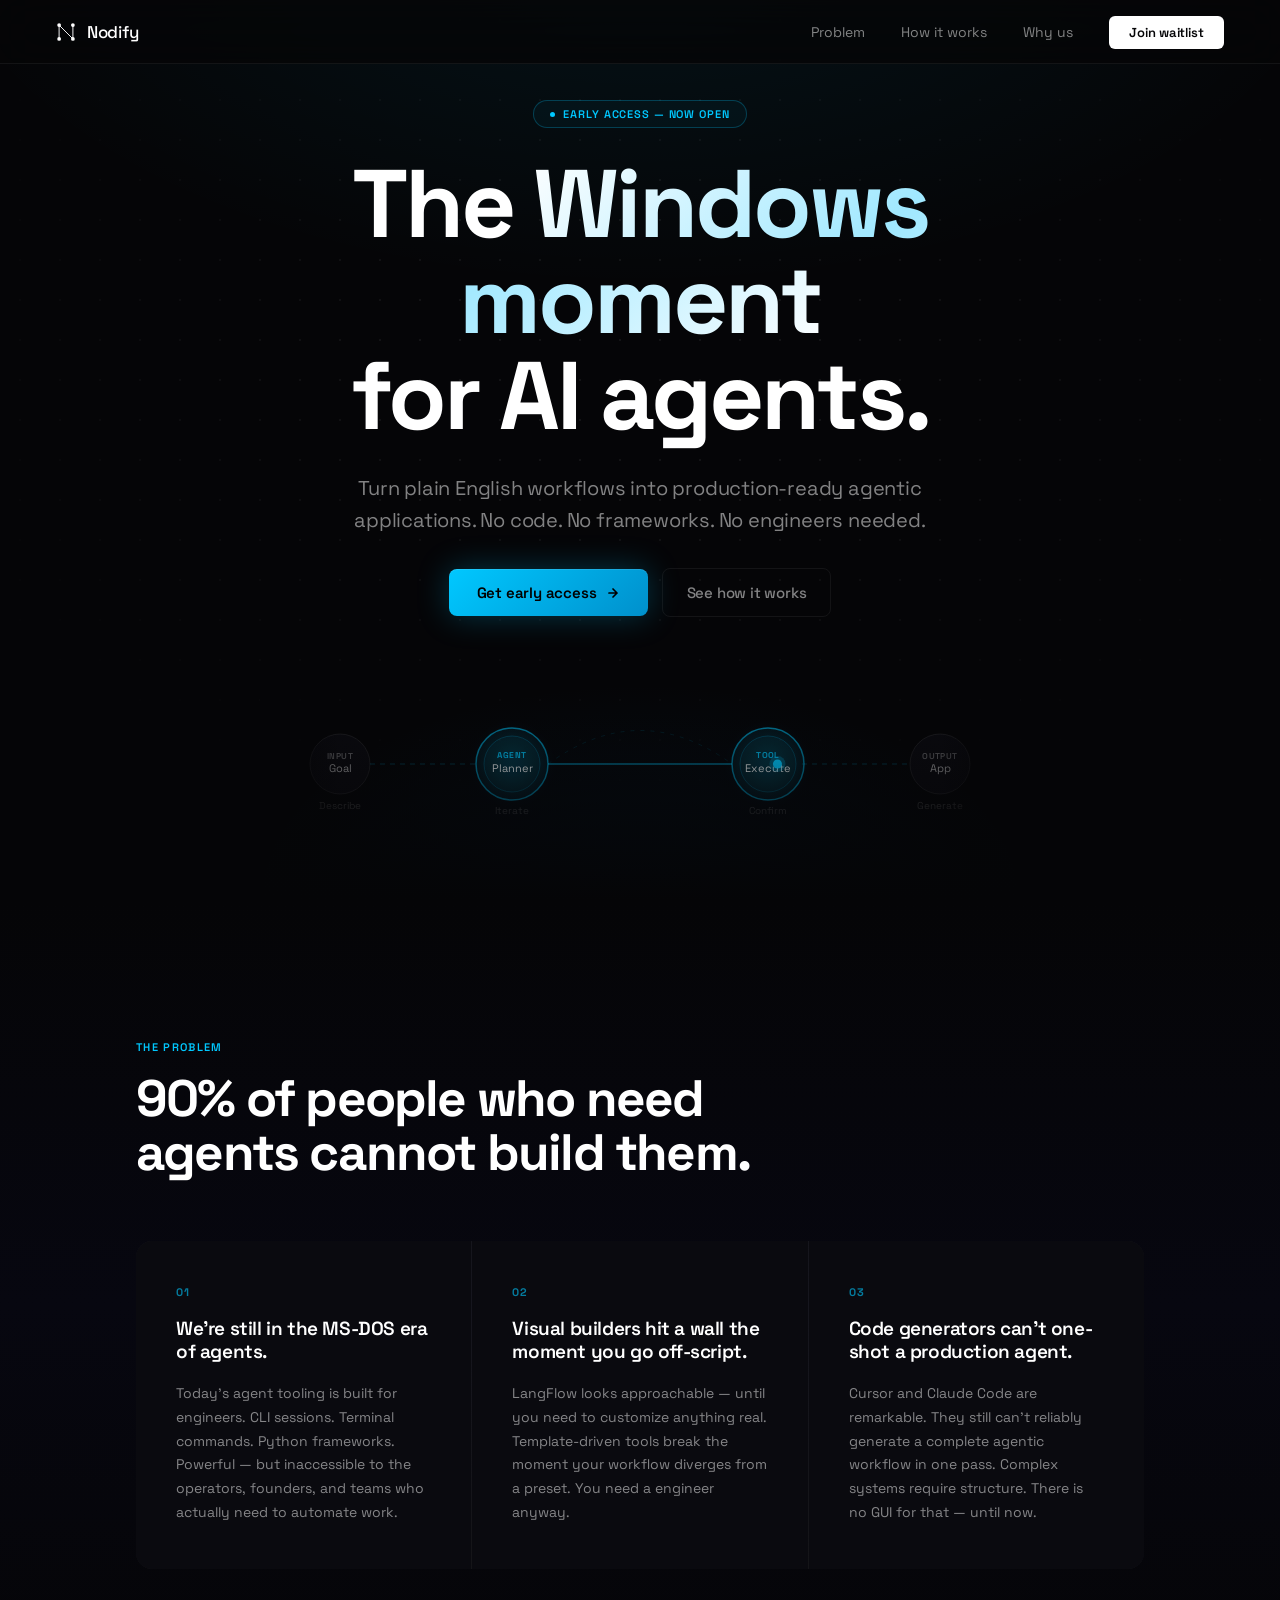
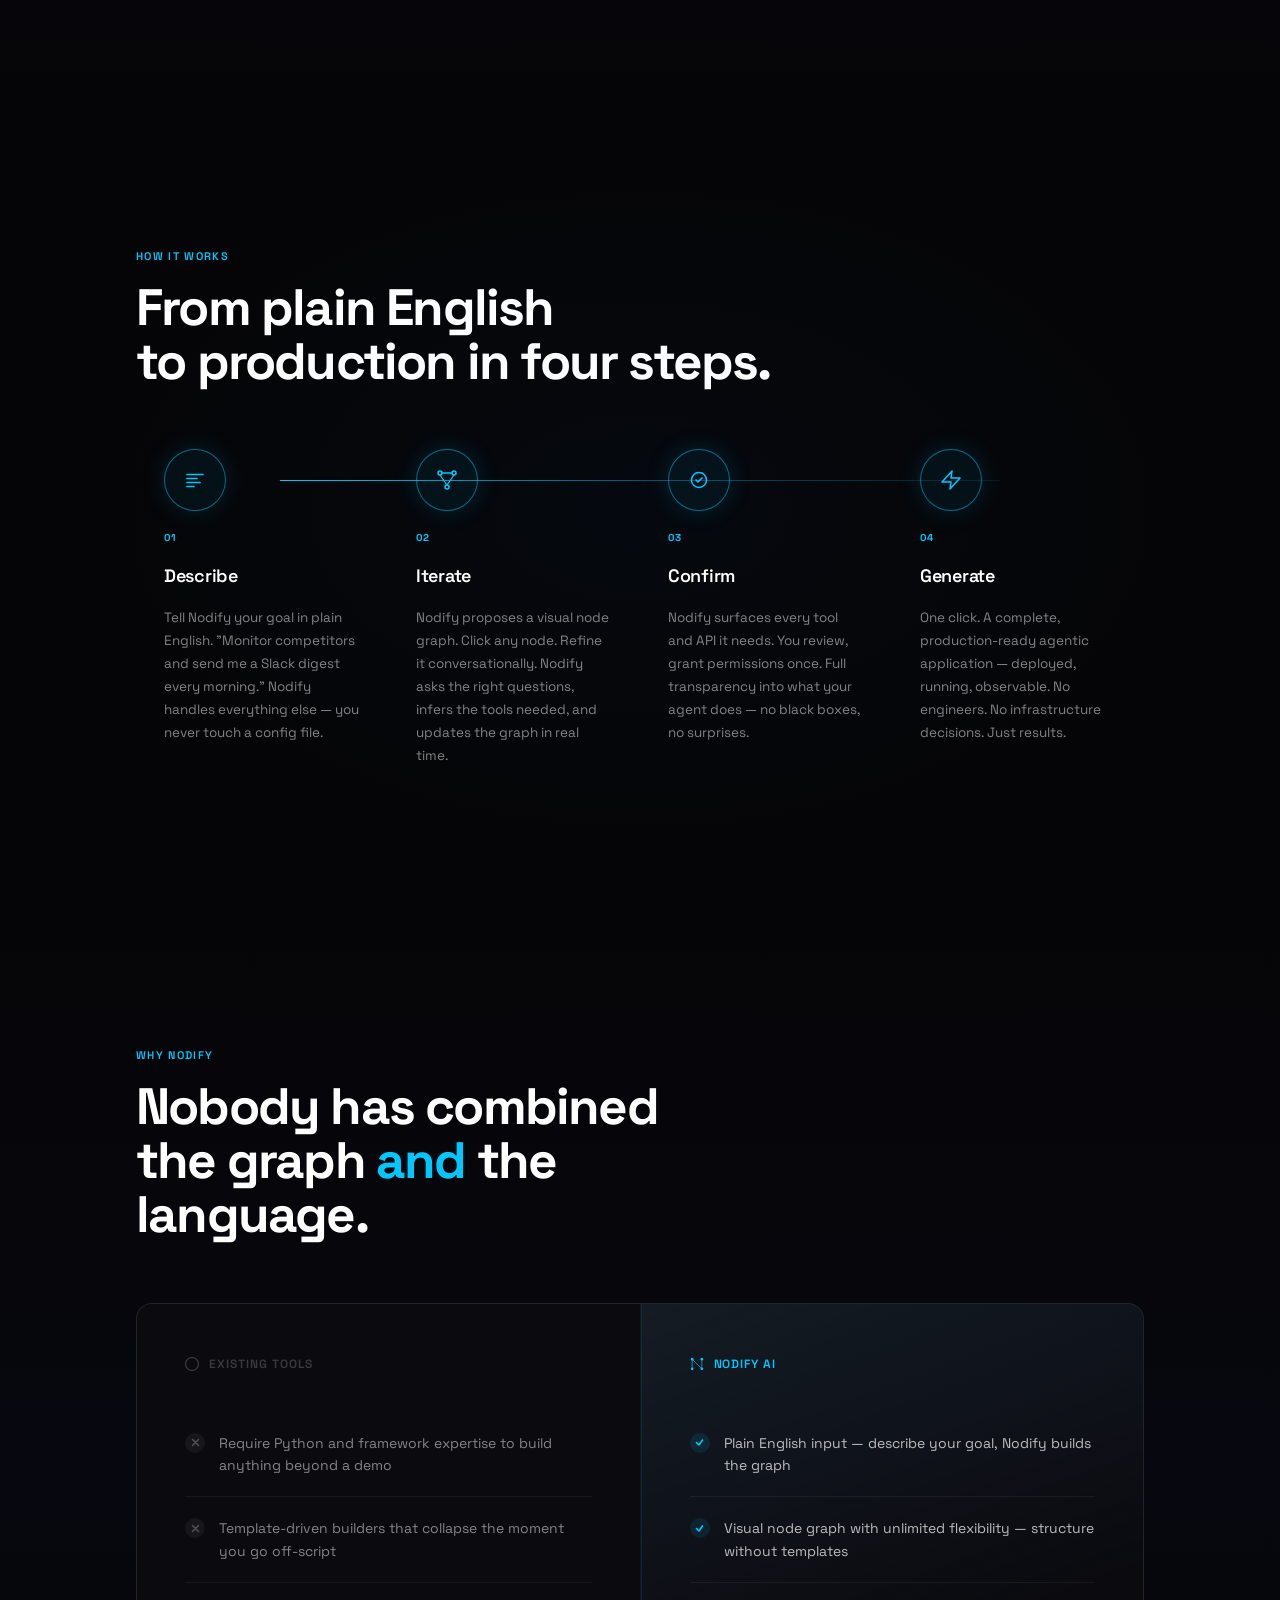
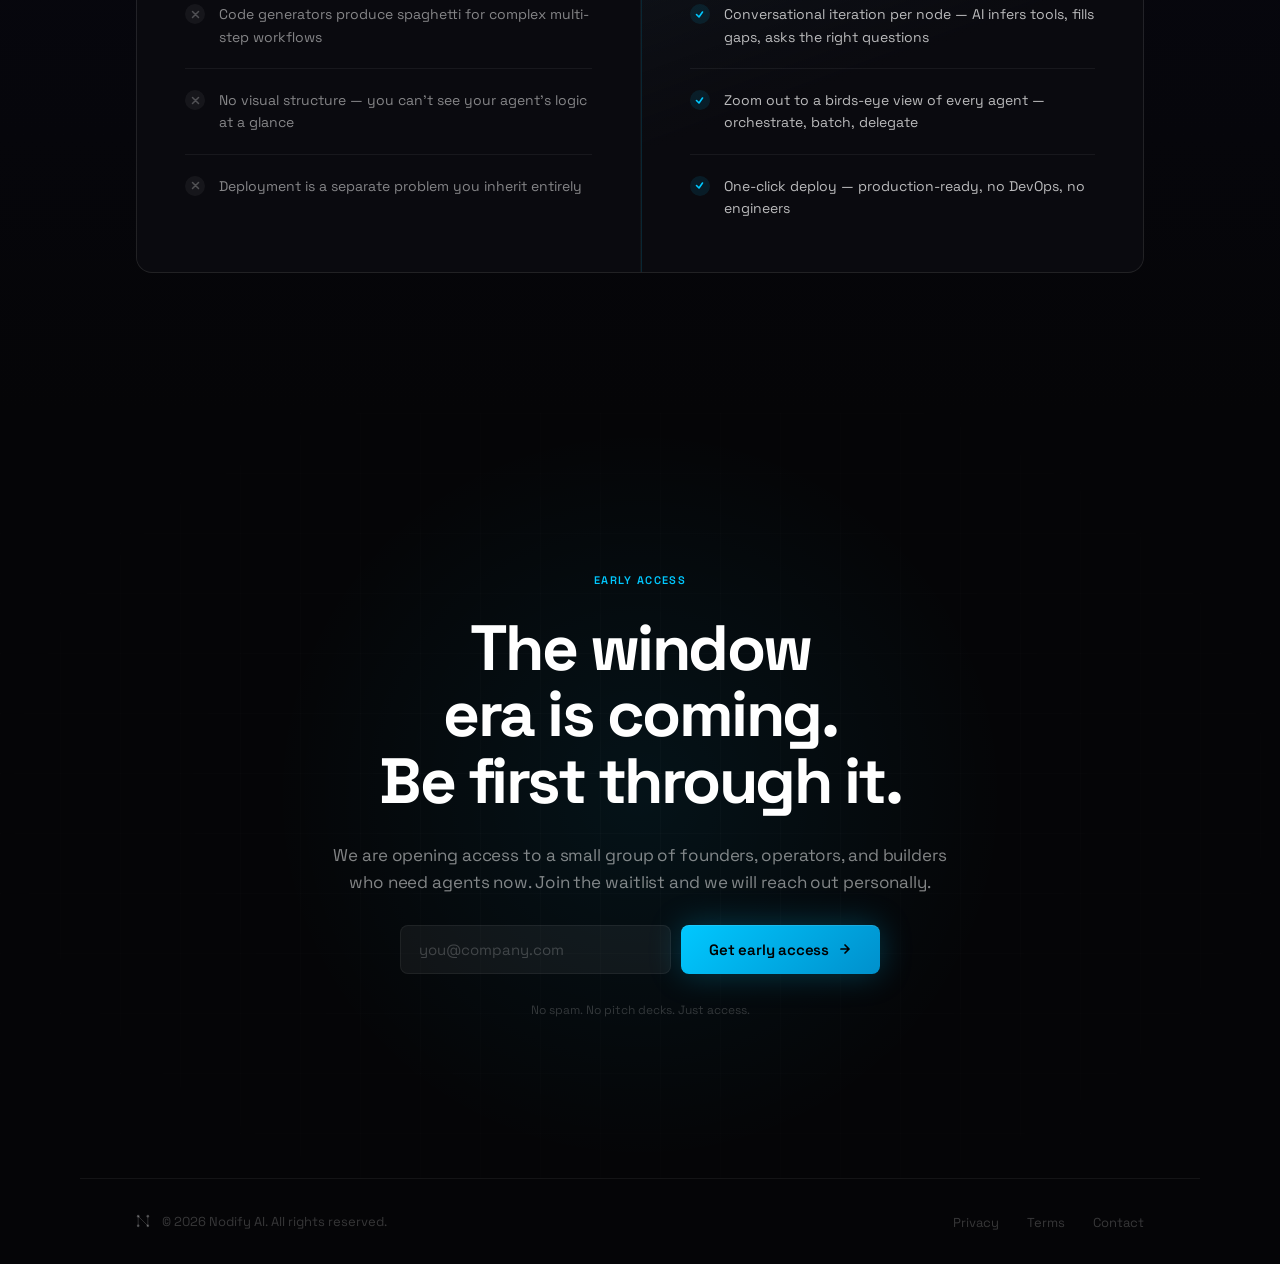
==== commit f5f85a36: "Make all step icons colorful by default Apply accent color to all four step icons instead of just th" ====
--- a/index.html
+++ b/index.html
@@ -1,187 +1,734 @@
 <!DOCTYPE html>
-<html>
+<html lang="en">
 <head>
-  <meta charset="utf-8">
-  <title>Nodify AI — The GUI for the Agentic Era</title>
-  <style>
-    * { margin: 0; padding: 0; box-sizing: border-box; }
-    body { background: #000000; display: flex; align-items: center; justify-content: center; min-height: 100vh; font-family: -apple-system, BlinkMacSystemFont, sans-serif; }
-    #__bundler_loading { position: fixed; bottom: 20px; right: 20px; font: 13px/1.4 -apple-system, BlinkMacSystemFont, sans-serif; color: #666; background: #fff; padding: 8px 14px; border-radius: 8px; box-shadow: 0 1px 4px rgba(0,0,0,0.12); z-index: 10000; }
-    #__bundler_thumbnail { position: fixed; inset: 0; width: 100%; height: 100%; display: flex; align-items: center; justify-content: center; background: #000000; z-index: 9999; }
-    #__bundler_thumbnail svg { width: 100%; height: 100%; object-fit: contain; }
-    #__bundler_placeholder { color: #999; font-size: 14px; }
-  </style>
-  <noscript>
-    <style>#__bundler_loading { display: none; }</style>
-    <div style="position:fixed;bottom:12px;left:12px;font:13px/1.4 -apple-system,BlinkMacSystemFont,sans-serif;color:#999;background:rgba(255,255,255,0.9);padding:6px 12px;border-radius:6px;box-shadow:0 1px 4px rgba(0,0,0,0.08);z-index:10000;">
-      This page requires JavaScript to display.
-    </div>
-  </noscript>
+<meta charset="UTF-8">
+<meta name="viewport" content="width=device-width, initial-scale=1.0">
+<title>Nodify AI — The GUI for the Agentic Era</title>
+<link href="https://fonts.googleapis.com/css2?family=Space+Grotesk:wght@300;400;500;600;700&display=swap" rel="stylesheet">
+<style>
+*, *::before, *::after { box-sizing: border-box; margin: 0; padding: 0; }
+
+:root {
+  --bg: #050507;
+  --bg2: #0a0a0f;
+  --white: #ffffff;
+  --accent: #00c8ff;
+  --accent-dim: rgba(0,200,255,0.12);
+  --accent-glow: rgba(0,200,255,0.25);
+  --rule: rgba(255,255,255,0.06);
+  --mid: rgba(255,255,255,0.5);
+  --dim: rgba(255,255,255,0.2);
+  --font: 'Space Grotesk', sans-serif;
+}
+
+html { scroll-behavior: smooth; }
+body {
+  background: var(--bg);
+  color: var(--white);
+  font-family: var(--font);
+  -webkit-font-smoothing: antialiased;
+  overflow-x: hidden;
+}
+
+/* ─── NAV ─────────────────────────────────────────── */
+nav {
+  position: fixed; top: 0; left: 0; right: 0; z-index: 100;
+  display: flex; align-items: center; justify-content: space-between;
+  padding: 0 56px; height: 64px;
+  border-bottom: 1px solid var(--rule);
+  background: rgba(5,5,7,0.8);
+  backdrop-filter: blur(20px);
+}
+.nav-logo { display: flex; align-items: center; gap: 11px; text-decoration: none; }
+.nav-wordmark { font-size: 17px; font-weight: 500; color: var(--white); letter-spacing: -0.3px; }
+.nav-links { display: flex; align-items: center; gap: 36px; list-style: none; }
+.nav-links a { font-size: 14px; color: var(--mid); text-decoration: none; transition: color .15s; }
+.nav-links a:hover { color: var(--white); }
+.nav-cta {
+  background: var(--white); color: #050507 !important;
+  padding: 8px 20px; border-radius: 6px;
+  font-weight: 600; font-size: 13px !important; letter-spacing: -0.1px;
+  transition: opacity .15s !important;
+}
+.nav-cta:hover { opacity: 0.85; }
+
+/* ─── HERO ────────────────────────────────────────── */
+#hero {
+  min-height: 100vh;
+  display: flex; flex-direction: column;
+  align-items: center; justify-content: center;
+  text-align: center;
+  padding: 64px 48px 0;
+  position: relative; overflow: hidden;
+}
+
+/* Background radial gradient */
+.hero-bg {
+  position: absolute; inset: 0; pointer-events: none;
+  background:
+    radial-gradient(ellipse 80% 60% at 50% -10%, rgba(0,200,255,0.08) 0%, transparent 70%),
+    radial-gradient(ellipse 50% 40% at 50% 100%, rgba(0,80,140,0.12) 0%, transparent 60%);
+}
+
+/* Dot grid */
+.hero-dots {
+  position: absolute; inset: 0; pointer-events: none;
+  background-image: radial-gradient(circle, rgba(255,255,255,0.06) 1px, transparent 1px);
+  background-size: 40px 40px;
+  mask-image: radial-gradient(ellipse 80% 70% at 50% 40%, black 20%, transparent 80%);
+}
+
+.hero-inner {
+  position: relative; z-index: 2;
+  display: flex; flex-direction: column;
+  align-items: center; gap: 28px;
+  max-width: 900px;
+}
+
+.hero-badge {
+  display: inline-flex; align-items: center; gap: 8px;
+  border: 1px solid rgba(0,200,255,0.25);
+  border-radius: 100px; padding: 6px 16px;
+  font-size: 11px; font-weight: 600;
+  color: var(--accent); letter-spacing: 0.08em; text-transform: uppercase;
+  background: rgba(0,200,255,0.04);
+}
+.hero-badge-dot {
+  width: 5px; height: 5px; border-radius: 50%; background: var(--accent);
+  animation: blink 2s infinite;
+}
+@keyframes blink { 0%,100%{opacity:1} 50%{opacity:0.2} }
+
+h1 {
+  font-size: clamp(52px, 7.5vw, 96px);
+  font-weight: 700; line-height: 1.0; letter-spacing: -3px;
+  color: var(--white); text-wrap: balance;
+}
+h1 .glow {
+  background: linear-gradient(135deg, #ffffff 0%, #a0e8ff 50%, #ffffff 100%);
+  -webkit-background-clip: text; -webkit-text-fill-color: transparent;
+  background-clip: text;
+}
+
+.hero-sub {
+  font-size: clamp(16px, 1.8vw, 20px);
+  font-weight: 400; color: var(--mid); line-height: 1.6;
+  max-width: 580px; letter-spacing: -0.2px;
+}
+
+.hero-cta {
+  display: flex; align-items: center; gap: 14px; flex-wrap: wrap; justify-content: center;
+  margin-top: 4px;
+}
+
+.btn-primary {
+  display: inline-flex; align-items: center; gap: 9px;
+  background: linear-gradient(135deg, #00c8ff 0%, #0090cc 100%);
+  color: #000; border: none; border-radius: 8px;
+  padding: 14px 28px; font-size: 15px; font-weight: 600;
+  font-family: var(--font); cursor: pointer; letter-spacing: -0.2px;
+  text-decoration: none; transition: opacity .15s, transform .15s;
+  box-shadow: 0 0 32px rgba(0,200,255,0.25), 0 1px 0 rgba(255,255,255,0.1) inset;
+}
+.btn-primary:hover { opacity: 0.9; transform: translateY(-1px); }
+
+.btn-ghost {
+  display: inline-flex; align-items: center; gap: 8px;
+  background: transparent; color: var(--mid);
+  border: 1px solid var(--rule); border-radius: 8px;
+  padding: 14px 24px; font-size: 15px; font-weight: 500;
+  font-family: var(--font); cursor: pointer; letter-spacing: -0.2px;
+  text-decoration: none; transition: color .15s, border-color .15s;
+}
+.btn-ghost:hover { color: var(--white); border-color: rgba(255,255,255,0.2); }
+
+/* Hero graph */
+.hero-graph {
+  width: 100%; max-width: 760px; margin-top: 24px;
+  position: relative;
+}
+
+/* gradient fade on graph edges */
+.hero-graph::before, .hero-graph::after {
+  content: ''; position: absolute; top: 0; bottom: 0; width: 80px; z-index: 3; pointer-events: none;
+}
+.hero-graph::before { left: 0; background: linear-gradient(90deg, var(--bg), transparent); }
+.hero-graph::after { right: 0; background: linear-gradient(-90deg, var(--bg), transparent); }
+
+/* Bottom fade */
+.hero-fade {
+  position: absolute; bottom: 0; left: 0; right: 0; height: 200px; pointer-events: none;
+  background: linear-gradient(transparent, var(--bg));
+  z-index: 3;
+}
+
+/* ─── SHARED SECTION STYLES ───────────────────────── */
+.section {
+  max-width: 1120px; margin: 0 auto; padding: 0 56px;
+}
+.section-eyebrow {
+  font-size: 11px; font-weight: 600; letter-spacing: 0.12em;
+  text-transform: uppercase; color: var(--accent); margin-bottom: 18px;
+}
+.section-h2 {
+  font-size: clamp(32px, 4vw, 56px); font-weight: 700;
+  letter-spacing: -1.8px; line-height: 1.06; color: var(--white);
+  max-width: 640px; margin-bottom: 60px;
+}
+.section-h2 em { font-style: normal; color: var(--accent); }
+
+/* ─── PROBLEM ─────────────────────────────────────── */
+#problem {
+  padding: 140px 0;
+  background:
+    linear-gradient(180deg, var(--bg) 0%, #070710 50%, var(--bg) 100%);
+  position: relative;
+}
+
+.problem-grid {
+  display: grid; grid-template-columns: repeat(3,1fr); gap: 1px;
+  background: var(--rule); border-radius: 16px; overflow: hidden;
+}
+.problem-card {
+  background: var(--bg2); padding: 44px 40px;
+  display: flex; flex-direction: column; gap: 18px;
+  position: relative; overflow: hidden;
+  transition: background .2s;
+}
+.problem-card:hover { background: rgba(15,15,22,0.9); }
+.problem-card::before {
+  content: '';
+  position: absolute; top: 0; left: 0; right: 0; height: 1px;
+  background: linear-gradient(90deg, transparent, rgba(0,200,255,0.3), transparent);
+  opacity: 0; transition: opacity .2s;
+}
+.problem-card:hover::before { opacity: 1; }
+
+.problem-num {
+  font-size: 11px; font-weight: 700; letter-spacing: 0.1em;
+  color: var(--accent); opacity: 0.6;
+}
+.problem-h3 {
+  font-size: 19px; font-weight: 600; letter-spacing: -0.4px;
+  color: var(--white); line-height: 1.25;
+}
+.problem-p {
+  font-size: 14px; color: var(--mid); line-height: 1.7;
+}
+
+/* ─── HOW IT WORKS ────────────────────────────────── */
+#how {
+  padding: 140px 0;
+  position: relative;
+}
+#how::before {
+  content: '';
+  position: absolute; inset: 0; pointer-events: none;
+  background: radial-gradient(ellipse 60% 60% at 50% 50%, rgba(0,100,200,0.04) 0%, transparent 70%);
+}
+
+.steps {
+  display: grid; grid-template-columns: repeat(4,1fr);
+  gap: 0; position: relative;
+}
+
+/* horizontal connector */
+.steps::after {
+  content: '';
+  position: absolute; top: 31px;
+  left: calc(12.5% + 18px); right: calc(12.5% + 18px);
+  height: 1px;
+  background: linear-gradient(90deg,
+    var(--accent) 0%, rgba(0,200,255,0.4) 50%, rgba(0,200,255,0.1) 100%);
+  pointer-events: none;
+}
+
+.step { padding: 0 28px 0; display: flex; flex-direction: column; gap: 20px; position: relative; }
+
+.step-circle {
+  width: 62px; height: 62px; border-radius: 50%;
+  display: flex; align-items: center; justify-content: center;
+  background: rgba(0,200,255,0.06);
+  border: 1px solid rgba(0,200,255,0.5);
+  box-shadow: 0 0 24px rgba(0,200,255,0.15);
+  position: relative; z-index: 1;
+  transition: border-color .2s, box-shadow .2s;
+}
+
+.step-num {
+  font-size: 10px; font-weight: 700; letter-spacing: 0.1em; color: var(--accent);
+}
+.step-title { font-size: 18px; font-weight: 600; letter-spacing: -0.3px; color: var(--white); }
+.step-body { font-size: 13.5px; color: var(--mid); line-height: 1.7; }
+
+/* ─── WHY NODIFY ──────────────────────────────────── */
+#why {
+  padding: 140px 0;
+  background: linear-gradient(180deg, var(--bg) 0%, #07070f 50%, var(--bg) 100%);
+}
+
+.compare-wrap {
+  display: grid; grid-template-columns: 1fr 1fr;
+  gap: 1px; background: var(--rule);
+  border-radius: 16px; overflow: hidden;
+  border: 1px solid var(--rule);
+}
+
+.compare-col {
+  background: var(--bg2); padding: 52px 48px;
+  display: flex; flex-direction: column; gap: 0;
+}
+.compare-col.is-nodify {
+  background: linear-gradient(160deg, rgba(0,200,255,0.04) 0%, var(--bg2) 60%);
+  border-left: 1px solid rgba(0,200,255,0.15);
+}
+
+.col-header {
+  font-size: 12px; font-weight: 600; letter-spacing: 0.08em;
+  text-transform: uppercase; margin-bottom: 40px;
+  display: flex; align-items: center; gap: 10px;
+}
+.col-header.today { color: var(--dim); }
+.col-header.nodify { color: var(--accent); }
+
+.compare-row {
+  display: flex; align-items: flex-start; gap: 14px;
+  padding: 20px 0; border-bottom: 1px solid var(--rule);
+}
+.compare-row:last-child { border-bottom: none; padding-bottom: 0; }
+
+.ci {
+  width: 20px; height: 20px; border-radius: 50%; flex-shrink: 0; margin-top: 1px;
+  display: flex; align-items: center; justify-content: center;
+}
+.ci.x { background: rgba(255,255,255,0.05); }
+.ci.ok { background: rgba(0,200,255,0.1); }
+
+.compare-text { font-size: 14px; color: var(--mid); line-height: 1.6; }
+.is-nodify .compare-text { color: rgba(255,255,255,0.72); }
+
+/* ─── WAITLIST ────────────────────────────────────── */
+#waitlist {
+  padding: 160px 48px;
+  position: relative; overflow: hidden; text-align: center;
+}
+
+.waitlist-glow {
+  position: absolute; pointer-events: none;
+  width: 800px; height: 800px; border-radius: 50%;
+  left: 50%; top: 50%; transform: translate(-50%,-50%);
+  background: radial-gradient(circle, rgba(0,200,255,0.07) 0%, transparent 65%);
+}
+.waitlist-grid {
+  position: absolute; inset: 0; pointer-events: none;
+  background-image:
+    linear-gradient(rgba(255,255,255,0.02) 1px, transparent 1px),
+    linear-gradient(90deg, rgba(255,255,255,0.02) 1px, transparent 1px);
+  background-size: 60px 60px;
+  mask-image: radial-gradient(ellipse 70% 80% at 50% 50%, black, transparent);
+}
+
+.waitlist-inner {
+  position: relative; z-index: 2;
+  max-width: 640px; margin: 0 auto;
+  display: flex; flex-direction: column; align-items: center; gap: 28px;
+}
+
+.waitlist-eyebrow {
+  font-size: 11px; font-weight: 600; letter-spacing: 0.12em;
+  text-transform: uppercase; color: var(--accent);
+}
+
+.waitlist-h2 {
+  font-size: clamp(36px, 5vw, 68px); font-weight: 700;
+  letter-spacing: -2.5px; line-height: 1.04;
+  color: var(--white); text-wrap: balance;
+}
+
+.waitlist-sub {
+  font-size: 17px; color: var(--mid); line-height: 1.6; letter-spacing: -0.1px;
+}
+
+.email-row {
+  display: flex; gap: 10px; width: 100%; max-width: 480px;
+}
+.email-input {
+  flex: 1; background: rgba(255,255,255,0.05);
+  border: 1px solid var(--rule); border-radius: 8px;
+  padding: 14px 18px; font-size: 15px; font-family: var(--font);
+  color: var(--white); outline: none; transition: border-color .15s;
+}
+.email-input::placeholder { color: var(--dim); }
+.email-input:focus { border-color: rgba(0,200,255,0.4); }
+
+.waitlist-note { font-size: 12px; color: rgba(255,255,255,0.18); }
+
+/* ─── FOOTER ──────────────────────────────────────── */
+footer {
+  border-top: 1px solid var(--rule);
+  max-width: 1120px; margin: 0 auto; padding: 32px 56px;
+  display: flex; align-items: center; justify-content: space-between;
+}
+.footer-left { display: flex; align-items: center; gap: 12px; }
+.footer-copy { font-size: 13px; color: var(--dim); }
+.footer-links { display: flex; gap: 28px; list-style: none; }
+.footer-links a { font-size: 13px; color: var(--dim); text-decoration: none; transition: color .15s; }
+.footer-links a:hover { color: var(--mid); }
+
+/* ─── SCROLL REVEAL ───────────────────────────────── */
+.reveal {
+  opacity: 0; transform: translateY(28px);
+  transition: opacity .6s cubic-bezier(.2,.7,.3,1), transform .6s cubic-bezier(.2,.7,.3,1);
+}
+.reveal.visible { opacity: 1; transform: none; }
+</style>
 </head>
 <body>
-  <div id="__bundler_thumbnail">
-  <svg viewBox="0 0 1200 800" xmlns="http://www.w3.org/2000/svg">
-    <rect width="1200" height="800" fill="#000000"></rect>
-    <g transform="translate(600 400)" stroke="#ffffff" stroke-width="8" fill="#ffffff">
-      <line x1="-160" y1="-160" x2="-160" y2="160" stroke-width="4"></line>
-      <line x1="-160" y1="-160" x2="160" y2="160" stroke-width="4"></line>
-      <line x1="160" y1="-160" x2="160" y2="160" stroke-width="4"></line>
-      <circle cx="-160" cy="-160" r="26"></circle>
-      <circle cx="160" cy="-160" r="26"></circle>
-      <circle cx="-160" cy="160" r="26"></circle>
-      <circle cx="160" cy="160" r="26"></circle>
-    </g>
-  </svg>
+
+<!-- NAV -->
+<nav>
+  <a href="#" class="nav-logo">
+    <svg width="20" height="20" viewBox="0 0 64 64" fill="none">
+      <line x1="9.92" y1="9.92" x2="9.92" y2="54.08" stroke="#fff" stroke-width="3" stroke-linecap="round"/>
+      <line x1="9.92" y1="9.92" x2="54.08" y2="54.08" stroke="#fff" stroke-width="3" stroke-linecap="round"/>
+      <line x1="54.08" y1="9.92" x2="54.08" y2="54.08" stroke="#fff" stroke-width="3" stroke-linecap="round"/>
+      <circle cx="9.92" cy="9.92" r="6" fill="#fff"/>
+      <circle cx="9.92" cy="54.08" r="6" fill="#fff"/>
+      <circle cx="54.08" cy="9.92" r="6" fill="#fff"/>
+      <circle cx="54.08" cy="54.08" r="6" fill="#fff"/>
+    </svg>
+    <span class="nav-wordmark">Nodify</span>
+  </a>
+  <ul class="nav-links">
+    <li><a href="#problem">Problem</a></li>
+    <li><a href="#how">How it works</a></li>
+    <li><a href="#why">Why us</a></li>
+    <li><a href="#waitlist" class="nav-cta">Join waitlist</a></li>
+  </ul>
+</nav>
+
+<!-- HERO -->
+<section id="hero">
+  <div class="hero-bg"></div>
+  <div class="hero-dots"></div>
+
+  <div class="hero-inner">
+    <div class="hero-badge">
+      <span class="hero-badge-dot"></span>
+      Early Access — Now Open
+    </div>
+
+    <h1>The <span class="glow">Windows moment</span><br>for AI agents.</h1>
+
+    <p class="hero-sub">
+      Turn plain English workflows into production-ready agentic applications.
+      No code. No frameworks. No engineers needed.
+    </p>
+
+    <div class="hero-cta">
+      <a href="#waitlist" class="btn-primary">
+        Get early access
+        <svg width="14" height="14" viewBox="0 0 14 14" fill="none">
+          <path d="M3 7h8M7 3l4 4-4 4" stroke="currentColor" stroke-width="1.7" stroke-linecap="round" stroke-linejoin="round"/>
+        </svg>
+      </a>
+      <a href="#how" class="btn-ghost">See how it works</a>
+    </div>
+
+    <!-- Animated node graph -->
+    <div class="hero-graph">
+      <svg width="100%" height="190" viewBox="0 0 760 190" fill="none" xmlns="http://www.w3.org/2000/svg">
+        <defs>
+          <radialGradient id="nodeGlow" cx="50%" cy="50%" r="50%">
+            <stop offset="0%" stop-color="#00c8ff" stop-opacity="0.15"/>
+            <stop offset="100%" stop-color="#00c8ff" stop-opacity="0"/>
+          </radialGradient>
+          <filter id="blur4">
+            <feGaussianBlur stdDeviation="4"/>
+          </filter>
+        </defs>
+
+        <!-- glow beneath active nodes -->
+        <circle cx="252" cy="95" r="40" fill="url(#nodeGlow)" filter="url(#blur4)"/>
+        <circle cx="508" cy="95" r="40" fill="url(#nodeGlow)" filter="url(#blur4)"/>
+
+        <!-- Edges -->
+        <line x1="80" y1="95" x2="215" y2="95" stroke="rgba(0,200,255,0.15)" stroke-width="1.5" stroke-dasharray="5 5"/>
+        <line x1="288" y1="95" x2="472" y2="95" stroke="rgba(0,200,255,0.5)" stroke-width="1.5"/>
+        <line x1="542" y1="95" x2="680" y2="95" stroke="rgba(0,200,255,0.15)" stroke-width="1.5" stroke-dasharray="5 5"/>
+        <!-- skip arc -->
+        <path d="M 288 95 Q 380 28 472 95" stroke="rgba(0,200,255,0.1)" stroke-width="1" fill="none" stroke-dasharray="4 6"/>
+
+        <!-- Node: Input -->
+        <circle cx="80" cy="95" r="30" fill="#0a0a0f" stroke="rgba(255,255,255,0.08)" stroke-width="1"/>
+        <text x="80" y="90" text-anchor="middle" font-family="Space Grotesk,sans-serif" font-size="8.5" fill="rgba(255,255,255,0.3)" font-weight="600" letter-spacing="0.05em">INPUT</text>
+        <text x="80" y="103" text-anchor="middle" font-family="Space Grotesk,sans-serif" font-size="11" fill="rgba(255,255,255,0.55)">Goal</text>
+
+        <!-- Node: Planner (active) -->
+        <circle cx="252" cy="95" r="36" fill="rgba(0,200,255,0.06)" stroke="rgba(0,200,255,0.55)" stroke-width="1.5"/>
+        <circle cx="252" cy="95" r="28" fill="rgba(0,200,255,0.04)" stroke="rgba(0,200,255,0.2)" stroke-width="1"/>
+        <text x="252" y="89" text-anchor="middle" font-family="Space Grotesk,sans-serif" font-size="8.5" fill="rgba(0,200,255,0.8)" font-weight="700" letter-spacing="0.05em">AGENT</text>
+        <text x="252" y="103" text-anchor="middle" font-family="Space Grotesk,sans-serif" font-size="11" fill="rgba(255,255,255,0.85)">Planner</text>
+
+        <!-- Node: Executor (active) -->
+        <circle cx="508" cy="95" r="36" fill="rgba(0,200,255,0.06)" stroke="rgba(0,200,255,0.55)" stroke-width="1.5"/>
+        <circle cx="508" cy="95" r="28" fill="rgba(0,200,255,0.04)" stroke="rgba(0,200,255,0.2)" stroke-width="1"/>
+        <text x="508" y="89" text-anchor="middle" font-family="Space Grotesk,sans-serif" font-size="8.5" fill="rgba(0,200,255,0.8)" font-weight="700" letter-spacing="0.05em">TOOL</text>
+        <text x="508" y="103" text-anchor="middle" font-family="Space Grotesk,sans-serif" font-size="11" fill="rgba(255,255,255,0.85)">Execute</text>
+
+        <!-- Node: Output -->
+        <circle cx="680" cy="95" r="30" fill="#0a0a0f" stroke="rgba(255,255,255,0.08)" stroke-width="1"/>
+        <text x="680" y="90" text-anchor="middle" font-family="Space Grotesk,sans-serif" font-size="8.5" fill="rgba(255,255,255,0.3)" font-weight="600" letter-spacing="0.05em">OUTPUT</text>
+        <text x="680" y="103" text-anchor="middle" font-family="Space Grotesk,sans-serif" font-size="11" fill="rgba(255,255,255,0.55)">App</text>
+
+        <!-- Animated travel dot -->
+        <circle r="4.5" fill="#00c8ff" opacity="0.95" filter="url(#blur4)" style="filter:none">
+          <animateMotion dur="3.2s" repeatCount="indefinite" calcMode="linear">
+            <mpath href="#travelPath"/>
+          </animateMotion>
+        </circle>
+        <!-- Glow dot -->
+        <circle r="8" fill="rgba(0,200,255,0.25)">
+          <animateMotion dur="3.2s" repeatCount="indefinite" calcMode="linear">
+            <mpath href="#travelPath"/>
+          </animateMotion>
+        </circle>
+        <path id="travelPath" d="M 80 95 L 252 95 L 508 95 L 680 95" fill="none"/>
+
+        <!-- Node labels below -->
+        <text x="80" y="140" text-anchor="middle" font-family="Space Grotesk,sans-serif" font-size="10" fill="rgba(255,255,255,0.2)">Describe</text>
+        <text x="252" y="145" text-anchor="middle" font-family="Space Grotesk,sans-serif" font-size="10" fill="rgba(255,255,255,0.2)">Iterate</text>
+        <text x="508" y="145" text-anchor="middle" font-family="Space Grotesk,sans-serif" font-size="10" fill="rgba(255,255,255,0.2)">Confirm</text>
+        <text x="680" y="140" text-anchor="middle" font-family="Space Grotesk,sans-serif" font-size="10" fill="rgba(255,255,255,0.2)">Generate</text>
+      </svg>
+    </div>
+  </div>
+
+  <div class="hero-fade"></div>
+</section>
+
+<!-- PROBLEM -->
+<section id="problem" style="padding: 140px 0; position:relative;">
+  <div class="section" style="position:relative; z-index:1;">
+    <p class="section-eyebrow reveal">The Problem</p>
+    <h2 class="section-h2 reveal">90% of people who need agents cannot build them.</h2>
+    <div class="problem-grid">
+      <div class="problem-card reveal">
+        <div class="problem-num">01</div>
+        <div class="problem-h3">We're still in the MS-DOS era of agents.</div>
+        <div class="problem-p">Today's agent tooling is built for engineers. CLI sessions. Terminal commands. Python frameworks. Powerful — but inaccessible to the operators, founders, and teams who actually need to automate work.</div>
+      </div>
+      <div class="problem-card reveal">
+        <div class="problem-num">02</div>
+        <div class="problem-h3">Visual builders hit a wall the moment you go off-script.</div>
+        <div class="problem-p">LangFlow looks approachable — until you need to customize anything real. Template-driven tools break the moment your workflow diverges from a preset. You need a engineer anyway.</div>
+      </div>
+      <div class="problem-card reveal">
+        <div class="problem-num">03</div>
+        <div class="problem-h3">Code generators can't one-shot a production agent.</div>
+        <div class="problem-p">Cursor and Claude Code are remarkable. They still can't reliably generate a complete agentic workflow in one pass. Complex systems require structure. There is no GUI for that — until now.</div>
+      </div>
+    </div>
+  </div>
+</section>
+
+<!-- HOW IT WORKS -->
+<section id="how" style="padding: 140px 0; position:relative;">
+  <div class="section">
+    <p class="section-eyebrow reveal">How it works</p>
+    <h2 class="section-h2 reveal">From plain English<br>to production in four steps.</h2>
+    <div class="steps">
+      <div class="step reveal">
+        <div class="step-circle">
+          <svg width="22" height="22" viewBox="0 0 22 22" fill="none">
+            <path d="M3 5.5h16M3 9.5h10M3 13.5h13M3 17.5h7" stroke="var(--accent)" stroke-width="1.7" stroke-linecap="round"/>
+          </svg>
+        </div>
+        <div class="step-num">01</div>
+        <div class="step-title">Describe</div>
+        <div class="step-body">Tell Nodify your goal in plain English. "Monitor competitors and send me a Slack digest every morning." Nodify handles everything else — you never touch a config file.</div>
+      </div>
+      <div class="step reveal">
+        <div class="step-circle">
+          <svg width="22" height="22" viewBox="0 0 22 22" fill="none">
+            <circle cx="4" cy="4" r="2" stroke="var(--accent)" stroke-width="1.5"/>
+            <circle cx="18" cy="4" r="2" stroke="var(--accent)" stroke-width="1.5"/>
+            <circle cx="11" cy="18" r="2" stroke="var(--accent)" stroke-width="1.5"/>
+            <path d="M6 4h10M4 6l7 10M18 6L11 16" stroke="var(--accent)" stroke-width="1.3" stroke-linecap="round"/>
+          </svg>
+        </div>
+        <div class="step-num">02</div>
+        <div class="step-title">Iterate</div>
+        <div class="step-body">Nodify proposes a visual node graph. Click any node. Refine it conversationally. Nodify asks the right questions, infers the tools needed, and updates the graph in real time.</div>
+      </div>
+      <div class="step reveal">
+        <div class="step-circle">
+          <svg width="22" height="22" viewBox="0 0 22 22" fill="none">
+            <path d="M8 11l2 2 4-4" stroke="var(--accent)" stroke-width="1.7" stroke-linecap="round" stroke-linejoin="round"/>
+            <circle cx="11" cy="11" r="7.5" stroke="var(--accent)" stroke-width="1.5"/>
+          </svg>
+        </div>
+        <div class="step-num">03</div>
+        <div class="step-title">Confirm</div>
+        <div class="step-body">Nodify surfaces every tool and API it needs. You review, grant permissions once. Full transparency into what your agent does — no black boxes, no surprises.</div>
+      </div>
+      <div class="step reveal">
+        <div class="step-circle">
+          <svg width="22" height="22" viewBox="0 0 22 22" fill="none">
+            <path d="M12 2L2 13h9l-1 7L20 9h-9l1-7z" stroke="var(--accent)" stroke-width="1.5" stroke-linejoin="round"/>
+          </svg>
+        </div>
+        <div class="step-num">04</div>
+        <div class="step-title">Generate</div>
+        <div class="step-body">One click. A complete, production-ready agentic application — deployed, running, observable. No engineers. No infrastructure decisions. Just results.</div>
+      </div>
+    </div>
+  </div>
+</section>
+
+<!-- WHY NODIFY -->
+<section id="why" style="padding: 140px 0;">
+  <div class="section">
+    <p class="section-eyebrow reveal">Why Nodify</p>
+    <h2 class="section-h2 reveal">Nobody has combined<br>the graph <em>and</em> the language.</h2>
+
+    <div class="compare-wrap reveal">
+      <!-- TODAY -->
+      <div class="compare-col">
+        <div class="col-header today">
+          <svg width="14" height="14" viewBox="0 0 14 14" fill="none">
+            <circle cx="7" cy="7" r="6.5" stroke="rgba(255,255,255,0.2)" stroke-width="1.2"/>
+          </svg>
+          Existing tools
+        </div>
+        <div class="compare-row">
+          <div class="ci x"><svg width="9" height="9" viewBox="0 0 9 9" fill="none"><path d="M1.5 1.5l6 6M7.5 1.5l-6 6" stroke="rgba(255,255,255,0.25)" stroke-width="1.5" stroke-linecap="round"/></svg></div>
+          <div class="compare-text">Require Python and framework expertise to build anything beyond a demo</div>
+        </div>
+        <div class="compare-row">
+          <div class="ci x"><svg width="9" height="9" viewBox="0 0 9 9" fill="none"><path d="M1.5 1.5l6 6M7.5 1.5l-6 6" stroke="rgba(255,255,255,0.25)" stroke-width="1.5" stroke-linecap="round"/></svg></div>
+          <div class="compare-text">Template-driven builders that collapse the moment you go off-script</div>
+        </div>
+        <div class="compare-row">
+          <div class="ci x"><svg width="9" height="9" viewBox="0 0 9 9" fill="none"><path d="M1.5 1.5l6 6M7.5 1.5l-6 6" stroke="rgba(255,255,255,0.25)" stroke-width="1.5" stroke-linecap="round"/></svg></div>
+          <div class="compare-text">Code generators produce spaghetti for complex multi-step workflows</div>
+        </div>
+        <div class="compare-row">
+          <div class="ci x"><svg width="9" height="9" viewBox="0 0 9 9" fill="none"><path d="M1.5 1.5l6 6M7.5 1.5l-6 6" stroke="rgba(255,255,255,0.25)" stroke-width="1.5" stroke-linecap="round"/></svg></div>
+          <div class="compare-text">No visual structure — you can't see your agent's logic at a glance</div>
+        </div>
+        <div class="compare-row">
+          <div class="ci x"><svg width="9" height="9" viewBox="0 0 9 9" fill="none"><path d="M1.5 1.5l6 6M7.5 1.5l-6 6" stroke="rgba(255,255,255,0.25)" stroke-width="1.5" stroke-linecap="round"/></svg></div>
+          <div class="compare-text">Deployment is a separate problem you inherit entirely</div>
+        </div>
+      </div>
+
+      <!-- NODIFY -->
+      <div class="compare-col is-nodify">
+        <div class="col-header nodify">
+          <svg width="14" height="14" viewBox="0 0 64 64" fill="none">
+            <line x1="9.92" y1="9.92" x2="9.92" y2="54.08" stroke="var(--accent)" stroke-width="3" stroke-linecap="round"/>
+            <line x1="9.92" y1="9.92" x2="54.08" y2="54.08" stroke="var(--accent)" stroke-width="3" stroke-linecap="round"/>
+            <line x1="54.08" y1="9.92" x2="54.08" y2="54.08" stroke="var(--accent)" stroke-width="3" stroke-linecap="round"/>
+            <circle cx="9.92" cy="9.92" r="6" fill="var(--accent)"/>
+            <circle cx="9.92" cy="54.08" r="6" fill="var(--accent)"/>
+            <circle cx="54.08" cy="9.92" r="6" fill="var(--accent)"/>
+            <circle cx="54.08" cy="54.08" r="6" fill="var(--accent)"/>
+          </svg>
+          Nodify AI
+        </div>
+        <div class="compare-row">
+          <div class="ci ok"><svg width="9" height="9" viewBox="0 0 9 9" fill="none"><path d="M1.5 4.5l2.5 2.5L7.5 2" stroke="var(--accent)" stroke-width="1.6" stroke-linecap="round" stroke-linejoin="round"/></svg></div>
+          <div class="compare-text">Plain English input — describe your goal, Nodify builds the graph</div>
+        </div>
+        <div class="compare-row">
+          <div class="ci ok"><svg width="9" height="9" viewBox="0 0 9 9" fill="none"><path d="M1.5 4.5l2.5 2.5L7.5 2" stroke="var(--accent)" stroke-width="1.6" stroke-linecap="round" stroke-linejoin="round"/></svg></div>
+          <div class="compare-text">Visual node graph with unlimited flexibility — structure without templates</div>
+        </div>
+        <div class="compare-row">
+          <div class="ci ok"><svg width="9" height="9" viewBox="0 0 9 9" fill="none"><path d="M1.5 4.5l2.5 2.5L7.5 2" stroke="var(--accent)" stroke-width="1.6" stroke-linecap="round" stroke-linejoin="round"/></svg></div>
+          <div class="compare-text">Conversational iteration per node — AI infers tools, fills gaps, asks the right questions</div>
+        </div>
+        <div class="compare-row">
+          <div class="ci ok"><svg width="9" height="9" viewBox="0 0 9 9" fill="none"><path d="M1.5 4.5l2.5 2.5L7.5 2" stroke="var(--accent)" stroke-width="1.6" stroke-linecap="round" stroke-linejoin="round"/></svg></div>
+          <div class="compare-text">Zoom out to a birds-eye view of every agent — orchestrate, batch, delegate</div>
+        </div>
+        <div class="compare-row">
+          <div class="ci ok"><svg width="9" height="9" viewBox="0 0 9 9" fill="none"><path d="M1.5 4.5l2.5 2.5L7.5 2" stroke="var(--accent)" stroke-width="1.6" stroke-linecap="round" stroke-linejoin="round"/></svg></div>
+          <div class="compare-text">One-click deploy — production-ready, no DevOps, no engineers</div>
+        </div>
+      </div>
+    </div>
+  </div>
+</section>
+
+<!-- WAITLIST CTA -->
+<div id="waitlist" style="position:relative; overflow:hidden;">
+  <div class="waitlist-glow"></div>
+  <div class="waitlist-grid"></div>
+  <div class="waitlist-inner">
+    <p class="waitlist-eyebrow reveal">Early Access</p>
+    <h2 class="waitlist-h2 reveal">The window era is coming.<br>Be first through it.</h2>
+    <p class="waitlist-sub reveal">
+      We are opening access to a small group of founders, operators, and builders who need agents now. Join the waitlist and we will reach out personally.
+    </p>
+    <form class="email-row reveal" onsubmit="handleSubmit(event)">
+      <input class="email-input" type="email" placeholder="you@company.com" id="email-field" required/>
+      <button type="submit" class="btn-primary" id="submit-btn">
+        Get early access
+        <svg width="14" height="14" viewBox="0 0 14 14" fill="none">
+          <path d="M3 7h8M7 3l4 4-4 4" stroke="currentColor" stroke-width="1.7" stroke-linecap="round" stroke-linejoin="round"/>
+        </svg>
+      </button>
+    </form>
+    <p class="waitlist-note reveal">No spam. No pitch decks. Just access.</p>
+  </div>
 </div>
-  <div id="__bundler_loading">Unpacking...</div>
-
-  <script>
-    
-document.addEventListener('DOMContentLoaded', async function() {
-  const loading = document.getElementById('__bundler_loading');
-  function setStatus(msg) { if (loading) loading.textContent = msg; }
-
-  // Error sink persists across replaceWith since it's on window, not the DOM.
-  window.addEventListener('error', function(e) {
-    var p = document.body || document.documentElement;
-    var d = document.getElementById('__bundler_err') || p.appendChild(document.createElement('div'));
-    d.id = '__bundler_err';
-    d.style.cssText = 'position:fixed;bottom:12px;left:12px;right:12px;font:12px/1.4 ui-monospace,monospace;background:#2a1215;color:#ff8a80;padding:10px 14px;border-radius:8px;border:1px solid #5c2b2e;z-index:99999;white-space:pre-wrap;max-height:40vh;overflow:auto';
-    d.textContent = (d.textContent ? d.textContent + String.fromCharCode(10) : '') +
-      '[bundle] ' + (e.message || e.type) +
-      (e.filename ? ' (' + e.filename.slice(0, 60) + ':' + e.lineno + ')' : '');
-  }, true);
-
-  try {
-    const manifestEl = document.querySelector('script[type="__bundler/manifest"]');
-    const templateEl = document.querySelector('script[type="__bundler/template"]');
-    if (!manifestEl || !templateEl) {
-      setStatus('Error: missing bundle data');
-      console.error('[bundler] Missing script tags — manifestEl:', !!manifestEl, 'templateEl:', !!templateEl);
-      return;
+
+<!-- FOOTER -->
+<footer>
+  <div class="footer-left">
+    <svg width="14" height="14" viewBox="0 0 64 64" fill="none">
+      <line x1="9.92" y1="9.92" x2="9.92" y2="54.08" stroke="rgba(255,255,255,0.25)" stroke-width="3" stroke-linecap="round"/>
+      <line x1="9.92" y1="9.92" x2="54.08" y2="54.08" stroke="rgba(255,255,255,0.25)" stroke-width="3" stroke-linecap="round"/>
+      <line x1="54.08" y1="9.92" x2="54.08" y2="54.08" stroke="rgba(255,255,255,0.25)" stroke-width="3" stroke-linecap="round"/>
+      <circle cx="9.92" cy="9.92" r="6" fill="rgba(255,255,255,0.25)"/>
+      <circle cx="9.92" cy="54.08" r="6" fill="rgba(255,255,255,0.25)"/>
+      <circle cx="54.08" cy="9.92" r="6" fill="rgba(255,255,255,0.25)"/>
+      <circle cx="54.08" cy="54.08" r="6" fill="rgba(255,255,255,0.25)"/>
+    </svg>
+    <span class="footer-copy">© 2026 Nodify AI. All rights reserved.</span>
+  </div>
+  <ul class="footer-links">
+    <li><a href="#">Privacy</a></li>
+    <li><a href="#">Terms</a></li>
+    <li><a href="mailto:hello@nodify.ai">Contact</a></li>
+  </ul>
+</footer>
+
+<script>
+// Scroll reveal
+const observer = new IntersectionObserver((entries) => {
+  entries.forEach((e, i) => {
+    if (e.isIntersecting) {
+      setTimeout(() => e.target.classList.add('visible'), i * 60);
     }
-
-    const manifest = JSON.parse(manifestEl.textContent);
-    let template = JSON.parse(templateEl.textContent);
-
-    const uuids = Object.keys(manifest);
-    setStatus('Unpacking ' + uuids.length + ' assets...');
-
-    const blobUrls = {};
-    await Promise.all(uuids.map(async (uuid) => {
-      const entry = manifest[uuid];
-      try {
-        const binaryStr = atob(entry.data);
-        const bytes = new Uint8Array(binaryStr.length);
-        for (let i = 0; i < binaryStr.length; i++) bytes[i] = binaryStr.charCodeAt(i);
-
-        let finalBytes = bytes;
-        if (entry.compressed) {
-          if (typeof DecompressionStream !== 'undefined') {
-            const ds = new DecompressionStream('gzip');
-            const writer = ds.writable.getWriter();
-            const reader = ds.readable.getReader();
-            writer.write(bytes);
-            writer.close();
-            const chunks = [];
-            let totalLen = 0;
-            while (true) {
-              const { done, value } = await reader.read();
-              if (done) break;
-              chunks.push(value);
-              totalLen += value.length;
-            }
-            finalBytes = new Uint8Array(totalLen);
-            let offset = 0;
-            for (const chunk of chunks) { finalBytes.set(chunk, offset); offset += chunk.length; }
-          } else {
-            console.warn('DecompressionStream not available, asset ' + uuid + ' may not render');
-          }
-        }
-
-        blobUrls[uuid] = URL.createObjectURL(new Blob([finalBytes], { type: entry.mime }));
-      } catch (err) {
-        console.error('Failed to decode asset ' + uuid + ':', err);
-        blobUrls[uuid] = URL.createObjectURL(new Blob([], { type: entry.mime }));
-      }
-    }));
-
-    const extResEl = document.querySelector('script[type="__bundler/ext_resources"]');
-    const extResources = extResEl ? JSON.parse(extResEl.textContent) : [];
-    const resourceMap = {};
-    for (const entry of extResources) {
-      if (blobUrls[entry.uuid]) resourceMap[entry.id] = blobUrls[entry.uuid];
-    }
-
-    setStatus('Rendering...');
-    for (const uuid of uuids) template = template.split(uuid).join(blobUrls[uuid]);
-
-    // Strip integrity + crossorigin — blob URLs from a file:// document inherit
-    // a null origin, so crossorigin forces a CORS fetch that SRI then rejects.
-    // The manifest bytes are ours; SRI protects against CDN compromise, not this.
-    template = template.replace(/\s+integrity="[^"]*"/gi, '').replace(/\s+crossorigin="[^"]*"/gi, '');
-
-    const resourceScript = '<script>window.__resources = ' +
-      JSON.stringify(resourceMap).split('</' + 'script>').join('<\\/' + 'script>') +
-      ';</' + 'script>';
-    // Inject after <head> so the DOCTYPE stays first; prepending the script
-    // would push the parser into quirks mode. DOMParser always emits a <head>
-    // (synthesizing one if the source HTML omitted it) but may carry
-    // attributes through, so match the full opening tag. slice() rather than
-    // replace() keeps us clear of $-pattern substitution in resourceScript.
-    const headOpen = template.match(/<head[^>]*>/i);
-    if (headOpen) {
-      const i = headOpen.index + headOpen[0].length;
-      template = template.slice(0, i) + resourceScript + template.slice(i);
-    }
-
-    // Parse the template and swap the root element. Scripts inserted via
-    // DOMParser/replaceWith are inert per spec — re-create each with
-    // createElement so they execute, awaiting onload for src scripts to
-    // preserve ordering (React before ReactDOM before Babel before text/babel).
-    const doc = new DOMParser().parseFromString(template, 'text/html');
-    document.documentElement.replaceWith(doc.documentElement);
-    const dead = Array.from(document.scripts);
-    for (const old of dead) {
-      const s = document.createElement('script');
-      for (const a of old.attributes) s.setAttribute(a.name, a.value);
-      s.textContent = old.textContent;
-      // text/babel scripts with a src: fetch and inline. transformScriptTags
-      // does XHR against the src, but blob:null/ from a file:// origin is
-      // silently dropped. Inlining makes it a plain inline babel script,
-      // which transformScriptTags handles unconditionally.
-      if ((s.type === 'text/babel' || s.type === 'text/jsx') && s.src) {
-        const r = await fetch(s.src);
-        s.textContent = await r.text();
-        s.removeAttribute('src');
-      }
-      const p = s.src ? new Promise(function(r) { s.onload = s.onerror = r; }) : null;
-      old.replaceWith(s);
-      if (p) await p;
-    }
-    // Babel standalone auto-transforms type=text/babel on DOMContentLoaded,
-    // which fired before we swapped the document. Trigger manually if present.
-    if (window.Babel && typeof window.Babel.transformScriptTags === 'function') {
-      window.Babel.transformScriptTags();
-    }
-  } catch (err) {
-    setStatus('Error unpacking: ' + err.message);
-    console.error('Bundle unpack error:', err);
-  }
-});
-
-  </script>
-
-  <script type="__bundler/manifest">
-{"2c3bf7c3-545c-4afe-93b7-0eb82d9974f6":{"mime":"image/jpeg","compressed":false,"data":"/9j/4AAQSkZJRgABAQAAAQABAAD/2wBDAAYEBQYFBAYGBQYHBwYIChAKCgkJChQODwwQFxQYGBcUFhYaHSUfGhsjHBYWICwgIyYnKSopGR8tMC0oMCUoKSj/2wBDAQcHBwoIChMKChMoGhYaKCgoKCgoKCgoKCgoKCgoKCgoKCgoKCgoKCgoKCgoKCgoKCgoKCgoKCgoKCgoKCgoKCj/wgARCAQAAwADASIAAhEBAxEB/8QAGgAAAgMBAQAAAAAAAAAAAAAAAgMAAQQFBv/EABgBAQEBAQEAAAAAAAAAAAAAAAABAgME/[base64]/xkK6GjRLkZj0ovbJC+bozR1bVmNWaCLvfsONqizOS9VZheujEYLG05bNPO0UC2qkBqtFulZBAOt2BsXu22CznbYse2wuzk3hmNUa5Ba9ShaFZsOnnxwyjJyGBhUpgNql1qroqc6glQCYUdiYiiqwpQjWr0FGZqkHkdAsaS2YGHWTm203oVdHamEqWAMsbK5BzXZ/[base64]/lWddGEa7tcmpX5866ZFkG5dyONDo0FnIEKqa39Xg77nvnyS1ekXIquzXJI08xubNoZMnbebo06V5NFpZNdJ5rN6fjTKG5H5t0QKb0smbt/[base64]/PqO0KaHqyPxWqea4CepGGhhZLiaIipdJpdrVyXbJVFhY2DcGNL8Os0NxusaFUuPB1ebnNnmvMMCotw69Mufr4rpu9WvUJqysOVKuVCSQ8JrU/ldjcbZWNzXawAiapmutnG1co19XA0HC/[base64]/pcw2mckD0V0teqEtYuXM0FWGpmeSWRJmVsxA6M/[base64]/[base64]/RGCQlSVUqQqrqB24t1miXNZqXCpcKl0VLhziaPPSbdapmizLNVVkHXUvPy9DELKKTWYubDgd/gWTt8DvGgbuaU2l5hnmXJsDIWY4V3sZNrW+fz+py7yq6fc6tefXNyyqbklWiwJJRVRRjRcqVdVcEGgbAqSagnaVbzucs1RMs1Qy1roy1roy1royDsowzTnC34toYkJKuqqSFVdA78O5NMqazJISVC6kJKhkqq56hgWTrWe7dWIKqXEzu5xqvE652swmunzvU41Z/[base64]/[base64]/O6o6lqbLcklkkJJKklxVXEqSVUuiquFLNZTkuCKrCkhKuFXIRLkJiA1yMPMw1llqxszw6CY66Y1TMZoHK0F+XSqQNUtgSZNa7lgmOY5iQO69bozvUbExckLuiJRQG5AIVgHLKq6KKiBFmE4/[base64]/oPP8AUy3lkZLeNqMzQ7E2xe7G5cym1W68rBoJyw1mU8y7S2t2jlOt1851Gx6m6SS1DBp5kyuPTiKdQKbc5GiILQqO60ynJg0BoDYp2ggwc7Fbk3LSA7A4Hf8APrk73B3tepvO+BISMvB7/DAs7AtlixcIpkYLjILpsB7nG7B5unZq0psJViaUazFa9c8DsdXLy5rnps4Rax6F/[base64]/ZLFmzNDJmB59ILZSjNJrzku0G5zk1KflSiU6IBJt0Um7DO2qK25gHZbGyyKWbCb+URumRhS2JJdPSZnkSBShbKIS7BF6RIStW5bbbYZSIbUzJCYZrZNVcdQqmwXTaKpwi7fBFkQsXCJ6fN0StEVZ6tBK1PKq9Y1ptNm8+ZJroTn60F0yr0tHP0Z1rvK6M/[base64]/[base64]/[base64]/RwsW1Za2Zs3HzPT1y35a+pz+fRDlHFBoKKmpWaAGNZ7dLBp9RmJ0pd3QLQIlaxjPGaDKG0VzB0edUtRhqMKJ2eztkh3OIU5VE/[base64]/0+cClbgXYQ40FTBC0NRrNGnE8bQkhypHO5vog5b8+rbj5das5FgMiiGVooShQHVHqyNlW/JqM69ykyW4KC2itLauwSq62a8E53sJq5MS4remWuDbWyS2rhdWcmZ4QeIvJsYHp4tq52wYhFuAKyguDUQqyCMWElWxDoNd0DZZ4VxTrl0Y/[base64]/[base64]/MmpJJmrK7BlkCVSQbplZzdcgMuQ7Ypnr5LAlaiYasaes12CxLJZLXZvbmdqXYEVRUDdiDJRKuRV1Sy4ISHLlAwdi4zdNQCIqErtKuiqmLg6Kuw7z0umItHippVUArO1GLo05H0V0o1FkKza/[base64]/[base64]/[base64]/N6pDhBcpZLFLGrQ8T0evzEkld+KpF41amGIqwlsLoESGVkG7Gas+iyoJBHCslFKqXYF1RLqgkuCM7ktlKwKkuAoajRnsK1XLotLNRlgZYWFhKNGa2oQsGAVIIlcmdEYHFmEoiEkoylM3c3ZrL+b1lY1zXbmeT1ccewJx8/oV2eeLrBqcwekaYA60muO/[base64]/[base64]/SF+btLql5vK6/[base64]/cnj3jrnxacmwhZQqmCLFg0FXRKuQsGLrsS6gYUJLokVBtgRXO6HPzupcz1CjpAW0bEixdz1OP0ud05Muy68wsxIYWNkKyDYLJVFrKRZjdFLEKAwCxhcEoG5RQnQFSotiyVzc7dZdKrSCxcVKqy5YgYdKMa7e3l9Dj1ODUcPG9SkdMzujhTRNWyU/Rec9Dc6Kqa5o5HewWc1gjTBkiCdCAeqhq6IB0dSikDZQq5RIsgikF8/o83O7upnrLqwRIUUlydZaoG9eDJZ9edLYIFGuU9GPRRLMSLMSS5B2Mo6qy6gAiYxYnRTVsINwWJiVLCVrEMsea71GDVgS6ssCAQLJjWnqcjs8ulUa83zRCc0Z0edwpc1ZDYfV5O/[base64]//aAAwDAQACAAMAAAAh9/FKNRRVUKyPaxNzyjGDuEe+1iPC30Wc9tHdIkud094RrV3srG8NVJBBXqp7D/TYqeNRP+/g3HzKROQQpbEPBHgZZFxNFpa6NJN5BJdxuD3VxDxCOH7a1vq+glYMmoNnHoQQUqp5PBZFm84CePVzdNY3X7dt2ZtX+FtJGVA0oF4TiuOywZiDnP4nNq3aIKcQ9V4UvmknONIFX8vuDne8wFwb9lUWMbXdx9D57MgW+pVIo6qfW/DYkw2IICww0x3lI93oB9rklwra7/oaOdzGxqfvX1ZIuGKy8D6vJfPeY9Ghv2k8z7MdGUpgElbaMcl1kshO8P0/1b3dSQyOJzuIKT2JlB2XEDYWueHOZN75pwrl+tk6YCKRU5gv2GMF3znP+GKnnv8AKqXQgHopTYtHvde6JL/jPqWSfiIGKepNAD6y9T85y2WgGN85Z4fG7iELJ+Hoy+E3tfPJ2XiJNmKCGF5NYst1552wz5YUqULikMGes7upt3BbOaTWfVIQsPZlQzIPL4jswsqyEPz086owfdVWV2RTYxmT9+3LkkcYdqxA7pIS4/[base64]/70l04LsDYtZgQOkRT5y8xw987EaQaRf3eVETlV47UZmbyw86BACc8RovZodpDYf70+5wzfRSzYAYCQaQZQdYqX0x8eqUdbTS3Q4iVtjWeQ59/OcUJUOzedeVdxJy0UU5UbCeufT4+arHZfccGwykwmWdBcYSbTT/gz3zcadSTSM4wwwz3SbQjYU225rFBuZQ8cUg8nY/OZTfSxlIeKL2mYFhStOSg8w96afVny4mpsTH9xLBf1OsO8ZHvZXZBhc+Xi2i0dVaalfRjjOm7YeWo5zmpj5hg3yHybhes/VymaXU7bCaYQD9PFLuDL6csMYZVVaRhQzslt5sANgz0ftF30dYmYdS8z14WQBID/AFrIjQNnHHmmmUHzA47aauJHQq0ar608zW0Il0WdeaOEYRQiMU8yohj01n5tVnq7P3yo59R/wjpgPtO2jYgM+ziIKYboRebVeoNzYnX+XD+prycMuCV45+e7VZ+TyMfQAOwNX4Z5I5wD8tqf6NK7Jv3qgCQ4Tu0zupa8oEOS4PS6oepVu7S8cZ7Fb71C6RmP8wa6WOcBKtIurg/8Cg6YuNFzxQqKUGAgrN25WNtOOc+vTU6OEr+/+1iGQL5C0iPSFuWeaODsYUkbyczQIql5b9Nu0V98iRggWBGBAI9cd3GxKXVPu6XA8Ns/aQKilnULks0qhzzQQhyRWHZi+WQ5nIWQgJiyT/[base64]/OWwjBTaLlP/TAb8jLulzVzB06+P5mPe+Uik9ZFUf4VVDKj/FQ8bhTkdBfgpcpGCkKCG2PR8A1hGx/vuz/R7ZBk9qF4lnouCw00vSQjTLGuw+EpXowxudyDsvZEQrA3HK4PvPm0Os5Hqww0mimHsKbEewmwXDKWyY/S4OLaqElugBDEgesrR1/Opfn/ANf1hcxqPokJUfR4LweUklCpd24QTNUCkZ/CvmW0RH4Dd8yb9M11OTI3H3tRS6tOw/0CMhGz2CvDlAFLa8Eps5CxWu4RzVgs1clxuCsfuvVsPjoQH+D6Lq1OjBLD6nKf97+cH9os57DhjY0KKgdxYL0B9okq+C5iMo9if6Nwl37dtFeM2WQsXTHQczpzr7L/[base64]/Z0USfgH38ottcUPMJLH2TbvehDzPLKUlP8AYoveoTk0n0Q/D541AHnEbHqZsDAD4Rn+fsbG35LJTilEjXcN+QD9PurkBHxzJad0AEH8GCus7mZ0Gf2mi+Stl+8BTBD2p7u2DspBPePL1xf8jhD4/vi+o7POW+ElMu8pDfDNgknSN8opIS3ZE5Bsbm4DRoeJm/SgdQzawKOHMWZvjQ8JecStSr5TGXHnlW0q7bXxshkQVMOb/wBXRImWBFIPXjNF1LwH0Qk3j4P2t91ttYEoRuWaQ7eoe7HqGhnZHwSWt1miqvyQfyrUTXspXInUHHHCwsNSbM8XxZRMkNcLriKzxCyVFbm+rvjM5DjEkuvhf4CKpEf1H/BsGbpPlj2ksDMAU55bqK15RNJ8pbYd6ZMH37oqzAAwM3kkBxdwhOWoMFYyF8+tPj/Be7PQGzXVfSjvZzynslf4fLF70FwY8OMh4rDoD9MWzEXskPPpYaiZrvQwCJAfvj9SvJQqAQd/F6AMc0ycnrBEr0cFMYVOt7FKGS9BBQ77AEQhaZSEtPo0Ea999sk8A4+Ih4hKDE4REhSPzU3NQQNm28WU3mpmkXli6E7W7gyeg3PKQML8DvTnuri3din5i23ksbtKuQTeTHuNES92VG3lL1/ed9k+Ws8c7r3jDrspDO/ZZSMcxHMa2dJLKRwfF6NVqCLnjsXVEQUoEUAMrL/b7vkNPkhf3lOWaea2kb+zC1zucgnuSEEptFzHVx6bAScofbJD+oKBiQdgC1J7m2zGACHYvCRqjNUo1UpLOM5A8LSJUAs4/9oADAMBAAIAAwAAABA3Bg1iXBC36KKMcf7Ukh1sgYOTV/f6X+OhpYzQuzMhks2dfNYQFFTEFzSkJkLefE7rSp6aW9Zg5hEQWG9DMX8OcJsjRBlkfJOcaDTjSRFAG3GT6km1QC+Enxw2Az830DlXE0yBiXkQN8evLdHYjCbJ+Zv6C+1AtR8S2xauzRkgEJPrzqj9vCy1+8Ce2BpEpSioeakN0KNezNeR1btyYTL/AJMES3WGvJHNgwvzvNDhPZRQsoURD7CCeeGyvrxzNlubxM03CN0n2/vEV2QlOFWe7MpQFD/uuqHzo7ya/TYFJuImYKbvC+doowBKYX5xg6ZAh7kGQGzEn1nVt6r/AEiu26AcGBW0qNfXUqXA7HWIb3UsvuFl7lwBEcPNCeLWcFXVYbxGlbTqBt7BGOk0s8cB5aDwVaW3LyA1NxU3i/KIETy086fVRQ8HmWkJcV1gDVP3uAv/AGOBVEOIuJcyNbP54eahkDs5PcR0XE3xXamO3z1PbiV/JxgHLy14g85TJCsCLrcef9nu0Hsqf/WmF3279dL64d4+B6TjKPabv4wtAx0OzkFDFxx15I/r/Rx766P/APf7HqaRROTlfHcRE85jRjhxJXxUdkjkedHLJx4U6egMg/eG4g8w5M83QQRkgwrWV3qDXPBIYaZFboTuJ0tU1po5QfgAIvCrL9h5RoL24RMtyNZETM7iloO24vfnBfY+D+dh/fjbuNgkAxitB9Vp9SxipaRkDe2PgiaHUS6byxr3z8lpKlz/AD4Zz/nobLxRrcTdaUwhw48F3/SwJZrYyWkM5657530f3aUe/X02swm5ZhLNs2ZQcZPvExGVkoXukjW55VXN06wYVS/FlaC828z/AMsxt0h7yK9Md/fl02TbO9PLbPzp6yTHmnDkefv04VuPE2+kmbsTtfDbikB+/wDxGPooSTy8GtDJ15aNeJpbXeiy3iSbjPP7/pbH4DfKw+NcPoXqnIgwBn59sovxXjqAdskJr4sTDg2NK7Lr3R/HUZdzFbo8xPTPDBJ4sctDPijPbOJdlRoP4wyaUs7lLz0K35nbAdw+Si/pOhDZl/1MlVNUECzT0OpgDrNonXHp/rbl6ohj9Nvr56ECqyrKYieIOFnPWpE3BKK2g0Mc78gGuLUWIvvNtj3nfNx9WLtM6Cx4HQTumNlcpp6/Nzri0kp46nPf64KZ/[base64]/1GJ+yvMkrQj+IFpu4zbpiVFniqi9i/HvT0xmb1RKq22YEVfDHHOKNTOkFecyn8dn19GTLF0cnTAnSg/rwtUSbQzzhYNlPE3u5aAW+aXVsNZMHlcvglLFHKKPhJZ0E61Q3SGoc9GUuk93QhZF4puurra29W5cgTDznUimqJvJK/qNvIQJf+ODfOaSl3jolflyU0/iMmSva1aTbK08QJbdKn1sSXWg6GpiDP0k5Ab2ab9NU7UCW1eKPNMcUGddu5jDjfvCyQMlt0RkQ/EnZRmLreo3W0pyKtOZF15cPpaEm+cwh7lCovncbt/wCCG/Myg+udOikzlnJ3AgjTWbZz+1wRmzzjdSdPa0XQTdpfxJHS4BhoeOn48VJvMMKs/QHP9FJxjgetw+oMiPFQWsPk+KQse/I05Ezw2P60tK5I5MHH0KpoNvj2Udl6+XXPKES3gLPTOgZ7xGLYcRedspypPHFa+wPJALoV1lZfXeAjo26J3Y9zSCaDayULtdKFsnyIoEAu69U2GvxeCKegvcnW049HR8IgjSsO86mXw52ntGmIYrKvPv8A9o95FgQdiPFJ9IJ/HHidvNNVIqnoqgqETiMiZlKXoAmrvaQ2U811ulijtZmDHczH61W+iSEFJYefTnduW3RIxLbGW9Cm6pVtYVwV12+Z/s2xXVYL1gdOvhmdpKfKi3HgxTHQMTn/ANwGy1jScSDsOerA7qjTnoglIxZPWrIY5xRsNSosd2GhG3j7w7MyX+Xii94Xi2BoTgryZD7xYEF1r+9Hsx53st63smmB1cI19rtqCgebDyyzRmIVHQNOK6ggZer/ANHWHP7bf2xvHOUbfAqqfppMEJnIFpUydbKmhfH5LLXFP7ssT+0m383oAcs/HfmH/rxr3wmA988wyc966vieFxxVk7sUqZpGdLqm8O1sMZr9EFBav/OCKjy3btpfhLlNh94clCdPpCkadhTXTyFJ/LBH5WLN7hPWaisUkt18p7RSObHMZ43ANSkGD/gbh001zImkRfoc2PKq93iqUEBW693/AKycHLn8WdHX4DMiMwcqU4XzoTX3T/iZb5HEOUVfD7eMxAhoEr86l5tp5NLrcct5rcslJMa1gFp+quLpRSR6n2bR7xmI2lfhCVzkA195HSu0AcgWQ7ZnPEgYQbsbBo/9T0mDZ37wKb5xRmlfj5zMeaX8Nf0kHWGDyDBHReGyyKvsraZmL80vWdsckP2SESOhNn4OkL7UZhDv2vWiK4mipVUojZXIakCSellOhwY6KhRvZXYO1Fubo/0AXauwYnX5AmTnP17f8hVb6g2QXjRSQH/VFB7h54b75uQD5ARBdz5DlNuxL/OimtiNBpT1IBDzZICREFGj6991c4Fb9CRmDggY203eDBcJryDJ7lIt5FQs+TMHWKSSIFYeFb4swrNsq5XVaNEgEsz2w58D+tpE0Cm5K4R/[base64]/7qAdqBsYEw/8QALBEAAgICAgEEAwACAgMBAQAAAAECEQMhEBIxBBMgQQUiUTAyFCNCYXEzsf/aAAgBAgEBPwBtl0JnhC8fGavRVEJWZbMb/pk/Zk1ujo/oinZY2xvdEZaojtl0KRkdkVSIx0NIQufDG9GXNUh570R2LQ0Udf4Q/g1x1EhrYkVsSoSv4tjQnbJPqrPcvY8iHdaIYG9svp5RHexIa0Rx7HF/Qri9j2OVEc7ciE+zE9DIrixk8lEslxPL2dSDL4oieGXoWxI60dRT/g8gn2Kr4MS/oxQ+2OKEtGOFuxqhZooeRT0hKhNHgaLJO2WZJdvBixJRsi9kZFCQyU68j9RFIUfc2LETwOLtHTQo1xexJlVxEUNCjsUSkRlKOxZLIZnEWez3WPKe6xSsbOw5ksqML7yZjVE3qiNLyKaRLJZFlmxJjxocbVEcVEpUqIf0WRIjki0d0d0Zl38H/GIR6qhMaHDWiUaGR8kI3scVQ39GONi4oogvpkY0xItI7aGxF74dcSienjROX0jq2dBNJHuQRHKmPIdnITpcMcmS8Cl1FJMhQmi/imInG0SRiirtnuRQ8tl7ISF8FGyaoSOjIocWLSIlktll2RlWhy2Wyal9HZryP9mQVLi9GObENE31ZH9iUEyOKhqjs4kJ2J/FPjLHQpMRFHSiEVRH4SlrQnfkSKsSYkSFdn0W6GJEiL2JIZkaLSEzyJOiMROh7MkLMfiiRFjiKC+ycepjyXriuUfRON+Bemb8jw9fBCDs34YoaFEXK8lbE6O57giUhMsbLG1Q2RghIfgatkYJMTS0RSHo70RkmdqHJUR8mmUhGjIlVGKKixSR2R2QxH0RpHZDouh/0i9fFRrYizyRhZaiSFxYqaGqKQmIaslAkiKvh7JojobJv6IWlsjMckPIJslZGP38OwmWX8LMfj4/RoWyKSQ514G+G0vBdlWLXFFE5NeDHf2McRRGNUNtsSoWxxJTSFd2irPsbpDkRlfwoXN/CCpfFO0Mx+Ryvn64lPqY3qxyvhyJzpaMcu/[base64]/JIYvhDz8lok9iimJUOKG/4UxIiiZRkkiMG1ojinF7IWhWRZoYiiiuaKrjf+BDF8Iefk/AnsXDexLZoTEySSHX2S6R2P1sVpIWVSV0RcX9DqtDdCmKVlotHZHZFotFri0NoXzXC4XEPPyeRNHuNMhls7CYmdlxAbMrrbHk7aRHElIjUUJpljaEtf4W+GLm/ghiHzDz8pRrZ5Ir7LrYsiOyFJWWRJE42iOGhQJLRGSSJ5foxzbZF6+FFc2WX/hXCGLjH5+TgmqPbo60hvVCjb0Rx6I4jrsXgfnluiVtaJduxPE3tFNeDHNkZWX/AJr5Q+GLiHni/hFP7GuJxsUeopXoSpFD8cVxMU2x7Yo2hY0e2kNtMWR2Qevk/wDEuEPhEPPFifMaaGrQ4kqJIxxa2La4lzRKFixihsWuJMUd7Jw/hjgxQPbQ4IcKKH/iXyjoboTRQhmG/sUtn0SQ7sTojLRF2yXKGUSQk74cSiEOxGKXgoSKKHElAfyXK4XwRkn9IhNrye8e4xSbF6iN9UJaF44arY6cTGtEI0P5UJfCEUl8a4oyR+/8K+bjscWODMSKMHp4p9mUPwLyKNoUNEY1yv8AA3RhXeViGWhO+HzJWhqvndEWmN8Xy3SE7YmSkRm0e62RjR4R7ieilRB8L/G1Zjj1Q3SJ5x5mLOyPqCORS+GRffMnRGV8z8GNyRdnhHli5bpkZI7pyoaKotMkhQ2JaIKhMsY+aKKK5ZF6Ms6JFliYptEczI5L4y8Sm4sTtbIrY5fR5JeCKJa8Edoap/DJsi046MMf2HpDkJUhO2OJ9EGVwyuXwh8ok6RklY0xpll0JiZjZFnqJ9aFPVksi+xSIOhq9iZkydUYsrbE2LOrocrFxlydTIf6q0Ql12RydjRdkIux+BqyMaEfQ9fN8omrQlCIpQf0SxQl4JYmmY/T9vIvSxH6dFOBFmTbOuzNh7MxR6+R19CWhE4XEjj6km4rR0r9mRne0PJQsiejPH7GkzItUiE6XVmFqKJTTWjFZGNElxEr/BQ1zkn0Y8nbGQSaFGKH/wCjJmUZUPfg6WdWiLXZ34LjVoeREZ2SWhutM7KIib6rRHLGtk5LtotPQ6So6a0fWxXZJ/rsjBVo9q3oeGpWdLejrTpGLJ9CkSYyLo7cP5L4eoW0yMqVM3BnvkMj/wBmNuTtkMv6f/D3kSzfw7NRt/Y5twRN2Ym7FInU2TgltHutyoaTRLDa0Y8SXk6JI/WQkSf0PF9oi3VMxXFbOz+ianZj0qY0kYl12yMrJto7RFxJ0RzpuhNP51x6hWh+ERm0Ra/hkl9Cmlog+rJxj/CPRfRKXZj1FCiRtM6tscN2LeiWL97JxaWjEpVst3SGn4FjRfVHYuzoKNHahz+xJPY320RWimnZ7l6Fht2RVIY1YsdMU6YsiLOxZKVCkWWZfAlaOhHE0rFjvyh+nTY8KS8DjaHGjrRl1SIxtHQ6tHk6lHR2OP8ACMKdscUzrR0scEKKHFFFIapmSL/8SMKIXWzoKBFEnSIZe3k7X4PJ0bOvViYtbO5pknRj2ihpnWlojpjarRKVaFIUyKRlSUuOifkUUhIaE90OIos6ktDeiLEyxDgNWKNDSJRFVHVM8krUhyojM8ntohBROqNCiOKMipCtiSQyLHI7s/2GhyYps8HehZWSdshHZY22yJJCiRjR14cbFH6Oh00P9PJB2UdaOo4DQ5JOheDsKOjqTbj4IeBx0daPoZGTsbakZIt7G9EfHDkvCE9CVmD0ajh9yRkX7tEkRa+yoklEihRPTV3qiHp45pdUieHo6Ko7DYuUXQpjlZSfkjFR8F8IY4/09r9rQiEKZCRIcWQk/A3RbIso8MnH7FuJWhSErOhjg72emwPLlUETxLp1R6jWQjUx4R4WLAe11ROSWkelf7noIeZH5HD1l3RLYtCSZVDLG6Q5kUpEsijo8l6HossQ42Qg0+Izvydn9ClaGtEESRWiVrwQlol5KtEdKixvZHyUQi3pI/G+leKPeXlkmfkoPHnf/shOnZHMn5O0R5IoyZWyTPSqUsiUTFjWOKR6nH7mNxJ4pQf7I6oSSGT/AKix/shQojChxTEIWxLmTaIbJC/hQ9Mi7IxosbGxSJmOR2qRexowely5n+iMP4uneRmPBDGv1VEXobPX+mXqIa8ocXF0yMqFJEpDY1Z+I9H0/wC2QihxWROMlZm/H/cCcJY3UkPwdtFtsixyO5247HfZ3o76Mcuw1ZBUNH2VZKFkI1wxoaGhO9C/VnRz8GH8Vmm7lpGH8bhxbltkYUqWkUS5Z670fb94DjRQ0JHovR+7K34IxUVSE6LMf9HRPEn5WjP+PjJXj0ZvTZcP+yEyKtFUNX4EqE7OxSKVkoWtEIdeFw1RBnkquLriR5Qk34PS/jcmf9npGD0eLAv0WyhaLE7H4H5KGjNJQRk9PHI78E8bg6Yz0+Dvt+D0/TrURIaosh4GLY4pjjqn4PUfjIS/bETxSxOpIvQlRR4FRJPsTVbIyLFMXE1qyLdkR8SVoVobMcXN9Uei/G48X7z2xLt/8NIbL48GiTEZJqCsnNzdscf2s9ZBPH2I/tJI9qMIKKIyeN2jDmWRWVZLREasjoXDgZPTwzLrM9T6CWF68CXXRQ42daJDi2KPUqxxoXEo9o0Y4aOtFllkkUfivSr/APSRBK6Gyxl/CY8qirZObyO2LHZ7Y4XpmH0i9/8A9E9aKMcnjdoxZ1NEtsXCXCLKMnimes9M8c+y8DlQsh5RRSZRTRki34F4F4EeBskjqiqPBjj3koowYVjikKVMcxzoTscf4eBcSJxsUCKoaHEqhR/[base64]/JjlSHtl0YJ3o/LxqCmKdiaZQvgzEtDdmUjpEdI+rF+x+Mw7cyTpEhsbLQiLGzsJ/Bq+GrHaMc70xrhcs+zGjLsi6ExmF0z8hj9zA0RieCUtCZHmRHwdqH+2x+Bfwk60RVeD0eP28aTMrGJj4+iDHLhIqhDLobE7PI9Mi75YxeBqmYtmXTFti4g9jSnDqZMbxTcWJ2JGkKO+Wj6HNMx54+GPLBkMkasnmi2ei/78qgjwjI7Hz9jIcx4ZWh6Ps8ClZJUQZYnw0J0SIukZZCFwjE9Ufl8Tjn7L7FJryRmUn8uw5CZbK0fgvS9Mbyv/AMv/AOE3qhtlJ+B64YiOlwkVwyySF5LF5MgmKXOeco+CNtDF4J+RCdHkS/phZ+ah/wBCyfwln/h75D1SR/yIs9+IvURTI5VN64Xo4n/DiL0cB+kgYvRRnJQRjgscFFfRNjZ2ZpjVDRDehLQkLixvj6F5HkSdCkS3EsTIsocSiQ/DE7EItRLMLpmfGs2KUGSwJOmexE9iB7ET2In/AB4kMSi9F6+P47Hvuz6JjaNH/wALZ5Mf+wtCFw2WNnY+yeByn2NFWiUeExSpDyo7JjH4ZATL/hQiDpkHqz8li9vM2vD38kfXwSt0jBiUIKKJE/I6KS8fDDuTGWJljfwi9muIa0ZIlFiXZaGmWdiL2NdJUI0WIiYZao/KY7xqS+vhRQkfR2R7iPcR+Px+7Pt9ISonIbHxfFnp/wDZkhCGx80RXFkWPaJKnxgkk6ZlxfaHHhGbzZ5EJcIxSpnqcfuY3EbSdFndCZZZHaJUkRSZ1Pxji8fVeRsk/g+JOkenVbJMRQ+L4sjMtPyNr6LIvRkGJ0zHK1RlgNUI9RJximJ6EJ8RIsi+0T1eF48sol0JrjZsh4PbTFjSOqPQTWPJv7JSokxvljZ/sQjSOh1PA/g0UkUdeMciatDXGFmSNk4UNUZl2g0Y3cUULXCYjHL6PyWFdVMcEzojqkUjqhLXxx+qfiYpJq0PfFjJzUUYVtCVIs7D2VwkUNDs2hP+loj5PolAaIPqxO0TiThRn/WJhl9cLlMxs/JZV1UPhXwlrwLxy8sse4sXrZfaP+W39D9RJ+Ds35K2Y9NH0VZQ9crih6IZJyyUyihMg7GiUTqiD0S2TR6yW+qFpkcq+xNCfHeMfLJerjH/AEJzc32l8bEMV/fwy+CyLIs7GPbQnsUrQnw1xQhFFHVJjK4g6Z9DR4IPRZN6Mku8nLlseSS+yWWX9IPZF/LQvlmZ9lkZCZ6dWyiH84Q3yhD0J8vhMhKxjjsjxmn1VD88yZKQ2YxMT+LiIsv4Z+LEyJ6VbIx0VxWvgubXFD5gyxi4zu2TjUqKJOiTG+MfEXxXyv4Z+UQPSIooZCQx8ITHxQkNDQiLExiH4HGz1CqZZNjZfGFWNFkX84Q6/DN8IHpF+li4khLmuEWJFC4fCIiRY5DR6v8A34mx84CUeE6E74br5VxnWvhA9G7jQhocSqXwfNkZqXgjsrQ0MQmRY2I+j1X+/GRjLEYFookqZQtfH//EACwRAAICAQQCAQQCAwEAAwAAAAABAhEQAxIhMQQgQRMUIlEwMgVhcSNCUoH/2gAIAQMBAT8AQ3QsL1Sx3h46zXpf6F0IY0RHx6ULCIiRNcF/[base64]/4QW58n00fTR9JElXBs4JRofBBWTjRtNptRQuBiEjaVQ3YysQscCUaNtjjQuSERwZsZtKF3jUTs2soSE+KJLn1uxOhSsslqVwinI+CSskuCD2knZHTpDiNFD4LLExs22URiNVhOiErJoiiSFAiq9KGqLEUUViffrEs0pUuSUr6Fp/sS4JcEpYfBE+DaThwSjwSeYG2yECfjJKzSgvk1tNIfBFkUSiQJCZF4rFjEWXiyyXPqmPo0oyl0LSaHBji+jUTNv7HwMiqw+Cb4JPg7K4IiREXZLmBD+x5K4NpGJGI4ihRJFEEL0YhjwyXQ/ZGl5Kgqo+9X6PvV+iXmJ9Inq7jsoXLFHk+SRJjRsaKtHRFiEhU4EVUjW/Lo2UUrE6INPs26Y4aZLThZCEKNkDZA2R/Z9OBOMYoWaxPrFFFFCiRiJFG1FJHBQ48GmuRIbosoUSXAxkWQnwKRbotoToZ8Y/0NOymUxJlMplSKY7I+jJ5orEVRWEUNWLga4JLggqxIoSoRNWONFCiRiLjKE8LgY1/BIXoyf8AAl8oXBZHTTXJJJOiGnB9s14xX9Tx4Rl2PTh+yUYIWmqNnIoJH0oNdmvFRfAjRhF9i0Yfs+jD9n0ofs+lH9n0ofs+lD9j04fs4uj6Uf2S04pWP3YvRk/ZsTFhcE5HL5FZyJsbZdG+Rch2XIlFmwUWj8kfmfkfkXL9ly/Zcjk3SE5P+B9iVZYyftuLFI3DfA2RZSGLHRRwjh4asSKr2oYv4pYeWT9ro3CeHIsTIyGRGibIMlITGxMX8DF/FIXoyftWUxlHRHCVYas6GyNrHNidCkXm8voX8T7F6zxXq3lliIejyuRFDWN1EZerF/E+/bUXreGhclElnTQvRoURKiLGMlwJNkY0ORuZuN43ZH+J9iGWfBZPrDw/SPY0SKFyQ6F6PFEeMUONn9UWWWWWKRFnf8L79mMooSFFVmLxLEULhe9CVZ6G/TrNkGWX7sQ/Rjz0Jm3CRVEkURwl7rDJPCEmNUMWU6Fz/A3ZaQ+vSQ8IoSLExYlhYXs0LHwMSt0afi3yz7eI/[base64]/g/wAdOoSRqQ3N0bVqI+2J6K/ouxRUIqKNTQS1P+n2rI+NXZsTnS+CGmvqMlS0Jp/o2otIvcPTR0SENFiLErwnYy+BIfBZYmNm8uxRG6N4pFssstlssss8CdSYv7senF8kov8A+xo6aSscb5NSG+NEHNfI97+SMVBcGk7mzzdTbpNfs5Noo0SkXY2RHFm04PkusJEZUSR0MUSii7FGxI6VD5EhcFrCKK9PH1FCfJvW60fUpE/JV0S16/qyPmtRF5UpPsWoosUxyNDi2eZrb5bV8CY2Wdm0ZHgu+yivVIaNpRFrEuBKyMR/[base64]/wDTYjR4gmRkmflHmJ91rLgWpqS7Jsc6R5ab0+Sc5aMbsjqbleIwGqzebKxeGLFmlKuyUt0ry0PgTGXlIZ8CLExsSNfU+nGyE2pbjxFemrNS4OxeRyLyEPyT6zk+DTg5dnmr/wAzzJ//ABPD1LWxi4N2b9GssSHhCHqccCxY3iJ2KOOsdixYsOaj2eXrfUlUSJ/jZrU0Ev0akLVMnoNdGyQtKTNHQUSKPL2rSbkakt0mzSlsmpEdSMuiyxFHWbEM7FwS5zV4XohIXAmPDID4Y+8T1oaf9mT86/6IlOUn+RtKPA8l6E/9Cmpq0SgOLIQFFITSP8r5m/8A8oksL8eUzT8tx4kQnGauOEbazZV4oo6ILcyUdp0MWGhoRTzYsXQ3xbNTzNOPC5J+Tqz64RtvsSEisLg8Hy9v/nMUxsTGzzPM+lGl2N7nbGrKHwITa5Rp+bKPEyGtCf8AUTENH/BF0LFIi6JSv0rHZtyxoTouzX8qGnwuzU1p6v8AYSro5Yo16ITogm2aXkz01T5Rp6i1FujjyfI+mtq7NbduuWFyUNC4JLk6P+Gl5ko8TIakZK1joaEjpnwJ0X6tCZFDWGjoY5JKzW8mU/xj1hRNolXr0RjfBCCihOo0eDNrU2kqjHcfUc5uTJx3KmTg4uixYRJWUOP6OiE5Qe6BoeXHVXPYsJ5orCzYkR4xdFokseVqP+qJf6IxKoWKxWFFt0QgoG6jdYpU7RreY/[base64]/yJ1F0i1liRtNo0JEIk1TEkTiSVM8Kf4Ud4RQvRpogSfwLkeNpqai04Nj7IqhFUf8A5hqyhISKKwhkWxssfJYxFloaK4NPokhIo1o1yeBL8nEXA1lZ0Y3NI8x/nSE6G7Fwss8ydJRIoiVisNFFeqLEcMlEWH1ldiNQ0+KJIfGNWNo8aW3UWE/grDLx4y/M1nc2JWVmESbNee6ZBCGqEdYaK9LEULPaH+vRUNCJmnVYaKJrgf4uyEt0bw+cXhGhLbInzJsXiyXRPwpro+11P0fbzXBDQkjytP6Ok5s+SKx8CVD6IklTwyyy89Y20RH6JjREkrZpoYyiuDWXJ4M706KwmNFET/gihKyX+hIrk/zXkbtRaUfgirEhN57Oh8+qwhlEuiPAxoeNOMX2Ok+BD7Iql6O2jVXB/jFu1Xp/[base64]/aSsUWimU6JEWLokrRONGnKhMZoR/IaKxWJEuJHj6n1NNMUBxZWZdilQ5Ms8qLlASF6JCQuESfJZYkLNCxaNwrJxoiJ8D5NQg6ISE7NJ1JE+HjvDGakTwdRp7BTkb3+zczksY/TU8f5iNOLp8CwliMWzUdIb5KKyqKwjopY6JI6ExSJKxqmRdEZGirmaq+cMQxomjwdNtuZZZZZY8RVj4zp6UdTiSH4EPg+xS+ReNFCjGPSJGp/X0QvX/hKMVDjH+iXBIiJlk0IizxY8bmNEtJroaa+CijbJ9Ij40pf2IxUVtj6VZWEOvgaz43bGiSJI2mrxY2NUysJiEis9G44R3iSWEUS7KEuqIR2xSxESsjpx/RDSh+jyUlCh+3OF6WeKuyuBxJRGqPJdF8EsoQsMSP9CVYjhqxqj5EyWNONv/glwURIxIRIxPK6Q0MoaypViisPHidMSHElEmjymSZeUIWLEIrCLGSV4Q8aSpEH+JZpogiKoR5fSw1/HR4fyLElwaiPL7xYhoWWdCZ/wseFiWHihM0XuiUaSIREseY6SxQ17yd+nifIhEjU4PKf50PEeB8PNs/4cZsv1aGJFF/B43EMaSIrPmPpCdYZ1hL0ZZePEfLI9YlwjUPK/vhvCENCRWebHCux8YWWPDEeN/URpIiiseW7lhMsfr//xABCEAACAQMDAwIEBAQEBAMJAQAAAQIDESEQEjEEE0EiUQUgMmEUMEJxIzNSgTRAkaFygrHRFSRiQ1NzkqLB4fDxsv/[base64]/BV5ESJaJly4y4iety4iwqZttpLkUSnBxyydW6IXGzon6yjdJMU8HVVFUqqmdLBQgrDL6rWRuUVk+L/[base64]/xclONo3ud23kqSJVGPkRHJ21tPoqMd2sHbNliMFYnJLRs6ednknV9JJ35GtKRT4KrMsowsR4KNPdIo07QK6Vjq1um7DgzoKbUinwRWjGiVMvtN9x1LSFVVjqanpKruyJbA9H88i5EkiQtUxNsjEihq4o+x1FPayPTz2E4bSgm3ngp0kVJKESNH8RVb/[base64]/hiXrnlnaUYnWVIwLb6lyh0+5CoSVSxKh6LnUQ5Z+spzwdpyzYlSydJTW5XKSjEckS22Pijing6anfLJRshrFkSoORCm4SFY/Db8nU0HTZ03T7obmVV2Z/[base64]/iJ/4g/YfWztgrzlN5OkqJLJXqKwpNzKFtpXpZwcSR0ttiOupJsg9mDqm5O+tyAmbjpsorvBKeSlO8inLGCnTuUqSS4JUkyCtpJFajcrU3EfJSrNIqV20U/VIp01Y7SO2jqemU0V6cqTySkJkGPVGy5KNjbcp0sFang26RRHJR6fCKnTFXp7Pg6WlgjDAojiKOS53FtJy/iXN4pXlk6CvGMLMl1UE+Tvx28lPqot2uS6iPuRrxtydV1cUsFDqotckupXNzqvisYRK9d9TW3S4Ol6jtQxwPr3MnV7kijW2QydH1XrKtdWIVYleSsVvsVsVDppJRFX9Nit1O1+kqVp1f2KVK5ToR9in00LcE6EFIdGNjqoW4KUsFGrZDqx/[base64]/[base64]/IsWGiGBMpzIy1qU9yOs6PzEjeLsyQuSB0tHdllKKRuSJ10kVq+/g6jIo5OiSVim9XoixbRG/[base64]/WSpYKVK52VtPiEdqudPHuVCj062lamVYJCGRp3FRsbNrwKN0cE5ksijkowwWaHyRjg2kxj5Im24qTHQOw7FSDi9EUIbitSsisjyQeC4nkgQg2Oix0WSjYjKxvuXLm8jIjkURQO2bBwNhsHA2lPkhwXsyMzeORV4K/In8lNFGKJxROPqOmttExMv888SOnhcg7I3ekg/USkbrkcSHPBTmSq2ifEau7B8Pp2yd3bErVWyvNsp8jIMjcmQl6SpLJJ3IojAhgTJ2FN2NwncmS5IlNryQsOyLqxXsyZSjdlBbUdVUwVcm3SmynEikUbF0TtYqoqxFKwply4pFGeSEkKSN6N6N6N6HNG5DkiDyR40jrU4Oo5EiMG/B22OBfaQqPwS6g3bigpWLzRGciEiPzON5EJbUKZvwKY6gpo3K5vQporVVtKj3VDpmkiU0yqySILJYgvURtYq20nzpEjpcnMUyLuRJ/[base64]/R+UncmQpeSjNp2KY5ESTyblFHWdUkirPfIpxbeDpW1FaVMjp2Q1ckraUJ+k6ueBy3SOmpG2yJ/[base64]/RW5KNFIlhHMi9kbiqyCyVYYFDBJ5GdJHJT+kqEYk4mzBVi9xGLaJU9srkpWRU50TIsjkgiMCUDt4I07M2YKlE7JCJ28FamTjZiIjKfJHgiVCauQjZiWCo7HLKYl+WmRIoSENly5cubjcbi5030/lRLkqV8iplH05K3VbUVqrqSKHTuozpOkUFwNWIIrZLDlk8E5opyJSuNYKvJDMihEh9JLLIrBbJbBUj6iCK7JSHljLkWUciKfBLkjweSI0OJE8FZFbkTInJSiKOkkSVjyReCpksQI/lrkpoSG7G4vo/mgryRSVo/l08zHbaSYpslGU5YKHRWyyhRSOEcs4RyyovST5JcHbu7lrFLLJq0Cs/[base64]/KSwT0p0nNnTdNgVJo7bO2zts7bJQZZxKkinLJN4No45GrI6hnSL+ILESmiRTJcCZOWBsqoqxNuRQHEfJTIERclsCJEdZMirjjbRxIo2kSxCQyo9G9GyWiY5CkOZuHMUxzN45G/SlOxF3FE2lixYsW16Xj8uTxpBXZ0kY2ISib4m+Juibom6I5ROolEqSuQgyP12Z+kjE6mW1EsnRQ8limsEymTIoqCRNEqdx0bMlHBKWlNimU5kORcCRtEhEjbdkUkSH8qPJ4Jcmw7Z2h0jtHaO2do7R2TsnZOyzsnaZ2TtMhTIwyUYlh/Ozpfp/LYlco0SnBoUZFpFpHrPWese8nGT5IQyWW0f8w8COsuI6ThD5I8EuSBM4JvTkSKi9ifBVWmSLZQIEdE9ZSEyUxaIkIkiI9Gb7HcO4bzeOZuN5vNyNyNxuNxuNxuRE8lHjR/Ozpfp/[base64]/JZUZH6jFiN0J4P1E3aB18rzOi/mFP6SBUI8ngtkS1qEWVo7iNE6imcFzdkopshAjE2kCaIDQuR8Hk8DWSJIiTI6sfP57PBS+op8aP52dL9P5fZO0rHaFSHRFSOydklSOyVaVh4N78iqEXggVn6DrH/[base64]/ks6X6fy0NlyLE/kk7DmVOC6ub4kWrEXGwpRK0o7D4jbeJ5Ph81sQpRKlWKR1XVxXkl1Tk8F6jJ9wtUP4qJSqFDqtn1EOvhbkpVlU4KsUydNXZ20Qjk6e2CDiXiXiXiXiek9J6T0npPSek9J6T0iJNHpPSekaX57RUiUVkj+Szpvp/LgSRHRC0kyo2y1ifBXb3C3CTIbh7ipu2nW/Vp0tZx8j6uSXJKtWqEOncvqI9OQoqw6COwfhyXTkukv4KnR/Y6anOAt1icWRhc7ZG6N0jfI7kjuSO5I7kjuSO5I7kjuSO7I7sjuyO7Ip1ZORG+w6io4s70jvSIVJEG/znpMpkfyWdN9P5cJDN1hSExMuS0ZNYKsfURRShdEaY6ZWp+k+IYnpSjKT9J0/Rt/UR6ZJcCjYsRIq5sNg4CpkqaZGijtlSmRpjgbDYbDYbDYbDYbDYbDYbDYOBGNpCl6SqtzNhsIwEv8hMpi/JZ030/lwmb8DEzeKeDcNlyUxyuV7FMjOx3jvHUVvSdU99Q2XOjpqK4Iy2m+6JjmRqEKp3TvHeHWO6Kqd0dQVQdQVU7p3TundO4dw7h3DuHcO4d07o6p3MncwdzIpESP+RmUxfks6b6fy4M86WGRQhsciczeTyiD8CyKJY6vgqP1HT+qZ08MGxFiXBJ3ZBEVpIixItrYsNa2/MZHkfAo3ZCmKP8AkplMX5XT/T+XAlKzIVBvBuyKZDJLBKRNiRJkNIXKiaiddVaJO58N6a6uQoWR2mOmypAlB7ilTNhKLKiKaIQHTsNCRGJ2zts7bO2do7R2jtHaO0do7R2jtHaO0OmbLG0jAX+TmQF+V0/0/lolyRQ5YIZZtwKVieRljiJa7FGxFFKOSviB8QleqUYb6iR8PpbYosWJomicMlKIyRW5IMoSuPgsPBBi0aIosWLFixYsWLFixYaJIiv8rMgL8rp/p/MkXJZIcjmITGKNyVMjTsbBRyUjrp2plZ7qjZ8Ko7pXKMNsRaSJm27FwSYx0hwKC02lREFkiXGyMjcX/KsNG02Ev8pMgL8qh9P5cXdlsE+dIs3EbWLCiJ2N2sSKsrnxWpaB5PhNK0EWxrYmsliTNxuN45FKRCZuRZM2ZLEkVJEagqgqhB3/ACmiKPBL/KTIC/KofTpN2O6jvojUTL/LTpkuDbcrYFkdynM3l/SPIkeRK6Ioqy2xPiNbfKxQjuqo6CO2CL6N2JVBzG2WbHEejyynAjEsxSaFUFMeSuJiYplGYpfksiPgn/lJkBflUeByOoq4JVXcc2U67R09fcJ/JSVyVEjTwV6Nzs7UOJazIoSwJHkiiCweTrpWiyq7zZ8Kp7qlyjC0NPBUNrYoFhommSQhQdyEcaIsbC1jfZHU1MkXgbM3KFynpWr06K/iSsVfi0f/AGcLi+LP/wB2R+KJ/oP/ABGnw0Q6mlPia0Yh8FT/ACkyAvylOyKlYq1Llhx06edplKV1rc6aRfGjjcq+x2iUCOBaRRYhwM+J1LRYz4NS9KEvTp4JCQzabCUFYlTQqRtsRGQRtETJJsrUhJojHcU6JClYqdVRofXNX9iv8WlO6oKy92VKu6WfVL3MP6kK3vgi88nq+zN3qzgpV61L6ZXRS+Ix4qqxSnGf0u4+Cp/lJkBaL8io7FSWS5TWCcRUrkaVmUp2FVRvHWKCHwIvgteRsW0lAcNELByR4KnB8TkWvJHwuFoL5GL5JCRYaLDKeskJFReo7RShYq1I0Ibp8HU/Ea1VtQ9EBz+9zuR8llf0z/sSqu2VFEZK/wDUx1Ixtdi6izwyc41FmViE3C/rKVZ2wUq0oPdB2Z0vxCM/TVxIn/lJkBaL8iqT50hM3XIDkiVSxCqbypJlBDWB6R5L4GyWqicEZFX6T4h9R063V0dBG0F8j+V6WGWNpBasSJwybcFaaoxbkdf1kq9T/wBC4JVXfk9XMuBccu4puOLkpbkvJdQXJnyiCUuYm13duC0fKFtKc0pW8H7FDqXTw27ezKVRVFj/ACcyAtF+RWJckhCNw5MZEpZNpSWNZEXk8EhngbyU+CqUys7ROtleodF/iEdH9HyP8hliwtWIktPjNffVcE+OST0lnJH7kZXJK/6v9iC285+41uElFNXwQlG/i5VhFq8f9C33Nr5FmmxPy8nS19srrgi7r/JSIEdF+RX4JPI2RZc3CYy5TnY7pB4FksVER+oX0k3kbPBLkosqZIYOsrWRWlukdD/PR0n0D1kL57fMyJI62v2aMpE5Obk3yS0TFy7iml/2O7Yc7rI5sUrm3avuLcldMnfd6cfYVT+tYKUrP0jaf/Yl6ZXXB8Nqb+nX2/yUiJHRfkdRwT5GhYHI3EZFxkWJlJtkI6NG31D+kmIjwSiylEcCcbQPic2pW0+Gr+MdN9A9Zi/LejEyrUPi1bcowX7klglqnq2XIuwpCm37EndvAlfkcJJCm8jeE/B8Mq9udr+l/wCSkRI6L8iuiSyMlokKJFDRGJtKJGSsbkSYnkmzaWVyFjFiNi5OzR8UpJ30+ExvMor0D1YvzWM6uptRXnu3PySkbr6WFTfsbMDjYZfS/uU3E5jjI04lKT88FaK3XiQwnGXDKUpRqWOgr92nZ/Uvz3KxvGyIpkRE5pEKl381cmxj0jonpDSk2bnYjUZKWDuO5DJ4J/ULglJkWxtl2de8Hk+D/UU/pH8i/NZI62turzjfgnL2GjkjAo9O5C6WyJUCdIdIlSHCwxFKrtYpRZwco/p+x/7SDudFW7c4iz8zmKV/nr4Qp5FIXButIovBLg6modLe+SPHy9UeSQ9IrW5B6UoEkLkY+SnLBFlQhwNZIIaGsHxLjT4OskPpH/kWPhlWVpVP6mxfUSzggslCl7kEkYGSibLkqRKkTpEoW0g/CLP7n7ifqP1JCxH9mdO91GL918s+Cd9wp2Kbv83U8EMzLC4Nl5lGNkVOCp/NyUIkPl6pElZlzabSKGixYgiJDgtcnGwiau0UY4EiSEtIFiSwfFOBHwhEeCWiQxfmsl9D/YrfXIj9Yo+shS9RAuJ62GiSHTuOhc/CIdDaW9x5yU16i/0kEvPBSjtpxX20Y52Z3CLuTgV7xZ0vGm4vr1HBCNpaeCEvUU5YLXR1sLZR0eV83UFViKVrFRaIsWEtKcsCkSldluSWMlKQmX0kRZck/SfFGI+EcCeNEhFWe0XUo/Eo/Eo/Eo/Eo/Eo/FI/FL3PxKPxSPxR+KR+KXuLqbs3Xpy/Yq/zJfvpTV5IisCQolhI2m0aGixbSUSpDklFdqIli5cpi40aK6sKT3FGWCc8D9UilG0SvOxCpchrVRGORxFaw4+vBRjgidRC6KFky/y9VwWuyccEJ2Zl6Q+RsXAiTsRlckiKIjFwSIosS+k+K8iZ8JWERWC2iOt4J1Jdx5N8vc3y9zfL3N8vc3y9yU5e5Gcvc3P3Nz9zc/cu/cu/coN9w6ZXgV1/[base64]/cnUN5OrZirJEKjkSg7kXZHUreUYbEd3NhSKlQlWE7jeC9xG/JTrE7sp0rvJTjb5OplZDnukYsN6SZE3OJ3CLuRQ1giSWCaszp2bhaSLY0iy5UfpPiX1iPhT9KFxqjrOCov4jLaWLFiSI8lixYsWKH8w6X6Tro/+d6j/iOmhljrU4PzJ+0Sp1Kk/pn/AKodZe0//mO8veYuo9p/[base64]/wDQoTN5VqEqtuP/AMjl9hSX9P8AsRlHzD/YpOHtb9nYVSUI7nLuUvf9UTbuhjKJR5Q0fBYWpSn7saK1O5Rp2OshjRK0iFXafiTfuKMSrJRiVHeeBVHE/EXJx3EVYZTJopRuVoNFJtjWCLaZTk7ndsUqpV9UTqFtZJ5FIU9E7G65c7lihWuV8opYZLgVP1EENZFxozwMjpU+g+J/Xp0r/jI6L6NUdVwTX8Q2m02m02k4kFk2m02m02nDOmqffJ8TjP8AGPcufJ8IX8Ko/udTOzbMc1Zf8qH1NOOI0ipVjJ/TtFL/AEFZlvVtudq3lkdzlaTbsP7id+EUYOX9JOLh9cMe6JRjKHpOglKE9suCt1E+grzopKVPmN/B09WFeXq/h/[base64]/FjH+o+Hx7cuopf0yOooylwSp2fNyrDdK6shUXuu7Dg/CFiF7ZPhnTfiK0pP6UdR0MXTduSKcZyT5vYqc4HF7fuXd8YZTrTgld3HNXvD0s6d8YQ6ceo+LLet0Y08o66lThNqMdv7YOjhXlVfHb83JdZChFKWfsiPVxq07x/wBCtVfgp13cp1bo6mG4hDaKWS6cSsvY6eJbBXRNFKdh1cFWRCVmOrcUrO53cYI9RZ5KL3xOroZKdMlFxFKyIy9Q/pwVHJSISJU7o2+qwqQ4oYuBk+SksEHkhoiXIuBjPA+SBXqbUdZ1V8IbEr8HwvpbZZTjtQ9EdTwW9YkWEixYqIprJYsWLFirH0s6WGZSZPZKvDb/AHKv8HroVP0VVtf7jR1FBPjklRmdmXkj07OsXappL6mfC6PYoRj58lj4tQ7fV7l9NRf7k6cllF7PKLkbMpUd/wCmyKXTQR8OXcq9R1HiUtsf2R1tLc4su4xtEqUP4G7ydPiFT9hO4okVNMX05JvJZtkKbsVMMhUSR3y91crF8lzk7eCmsjhgsjbfg6ZuEclWakiM0mSaaJ3vgzEp1vDKmUQvfBDjJL6h1bIdRsZQyzsxcCpTUWXsU+SHGiGJlixYcSU9iOt6rwh5LHw/pbu8ihFQRuQ5IuKRWdzt+oUDabSxYnG5COfksixOF4sqein/AHOnX8a5VpKvSdOX/wDDpavq7HUYrL/6jtRZLp0dhHUzp9PT3Tf7fc6KEuq6rv1V6VwikjwfE6H4ihKK+pZR0M1XhtnirHEkS6RPwfgl7FLpdvgpwSR183ihR/[base64]/APYtXpfyqynH2qr/AO5LrK0eaNN/tP8A/BV67qH9MIQ/3NsqtTdVk5y+506cYpWsigsaVlnB1dNw6nuwvB+6KHxDH/mI2f8AVHKIdTQnxVp//Mfienh9Vamv+YfUurjo6Uqj/ratE6fpu1ec3vrS+qY2V/VOnF/qlYrUu3WkvZnQv1WJPtQ+7I1jvodb2JVBlFkqtkSm5DKY7kpF8isPgjOx3ByudvcQoHa2k3Y3ZE8EudWUOSMltN8bk7WJLRq5Ci+R8ElkkyVzcy7MkG9xGqtnJWneWDdL3HN+/wAkEJs2v3LD0yW+axYsWLFixYsdEt0PU/TazK0NlWPt4IzsiUxzwTZWmkfDnG7nIdSDsKptiQqmGdTSpTptMj6ZOPsQd+Yp/uik4x/RD/[base64]/SvJWj2tzk8+CcslOVypHBTfqItWJyI/UeCpool2hyNwqtipVuUqhOasbyEiDuSttKk8idyxTpPwTg0RwSqE+SJTnYqVCD3Fam+TyREyFRbRsRsLWJYIM/cqsesIEUWHpBDgbSwom0aEhoSzo0QKjWiHo0UKrpFTqe5KKJ8jkSmVq2bIoyUc+TutonJiqeDuNEJNsoVLclXbJEZ7JWKcyNQUiDI2/F+vixGMY53HXdRvqWXg2XR/LZ3E0S5O6b7m4hdoqoXJdG4eRouWuKkOLQyMzed1vyWuRwbyhMqSQ5F8jKNK520kTiUvTIw4HUxtPGi4LtEqeDbZn6Sc3vG8FJlSeCUr6043IqxEuSQ0QdmKWBsQyLHFWJK3zSF8jL4P1InySK7si5RV8yZNX+gpU/[base64]/jXIRViXS0q3OPuVOgrL1QrSeLCrdRGmoyp7reSlXrrmmirTr1NzUpXl4R/wCF16lNRnPbBeBdBGnG3JW6S0jp6e2xbSrPbG48iRFYKiQ+SSIiVyKaQpWlknNbTzombjkpz2jqlKLkiqtpKodwbIPJiw5WHK5IuRZGWC+S4mdw33EiGDuo3WNu4Ssyw4kXZl0xJFiQ4lsD5IxFgubkJqwyd/[base64]/[base64]/wAbMZ8EhtoNv9R8RoulXfsKQpEVctkaweS2CSz8qGyItFwSjkSsPSVO5wIsWLaLTyKRyLkV4rBOTbKRS4NpVSRVZEgrkMG65TJLBO6FoiqJWJSSIVEdy41cpxJRQ8cG8jkqIRI5ZTibrG66JPOivpTi5zUUS9kdbT7nST8yj6j4W/[base64]/[base64]/[base64]/2GySuSVhpMnQT4Ow/[base64]/6I2woxurXJycn6sfdilCzur/uVKl3ZYHijDKMD+x4GVMxt58EZ+/Ju1qRTNhCCIWsNjkXN9kUE61TdL6UX9LI82ZH7HkcLtG2FWnKNSzR2Ywml4f8ATJozTzGpde0yapV1trrng6v4bOk70/XEnEsU+SSwUbI3KxM4LbiUCMSw4HbNg420SNxTasVBIppIqNMpUslWNok/qGLBcem4pPBLgqF7MjVIywVGVpEZ2Z3S9xCYiIhsubiSuNESTyX0s28FHpKk/Fv3KXR04W35YpQjB8Rj/od1fosl7krLPkik8+SWHYlmYrOlbO6/CQ+L7do8DQ7f3GytG/qjyiMr6bi5gVhTLvRysQjKtU2rg2xgrR4R4EJl+T28ou1RxK/2EvWn7EskMeMeUL6bP1U/90VekpVl7nVfCmlel/oztOErSVi2BwZCA0SRF2L3LYNzuQHbSb0jBnbE9o5ikbxTyUZ4K8zyS5+WwnYi7oqoaIofA5lbLIUztjw9IkWY0kynkqQwQ+5NaSRSpTqO0I3KXQf+8l/ZFOhTprhInNRjjH7i3VHxb7v/ALDShBrz7sjbI2PCPOSPJTfqkt21WLLxfGkmNnJDk6iltluiRkX1Qi42K85bUUIKjT+5yP0suXyRfJByjusVHanG8WpF/Y5QpWZTlgdueGb5RWeCrRp11mPq9ir0Nvo/0Y6Th9SsSaFkqIkeRSNpJ7RSEWHEpk5IvuZ2yKJxNwqtidW4mzkWj0WkXglySix7kKpgm7kYiVi1ypSLaZKc9GQwb8DHwJOUrRRR6LzV/wBCKhCGLWXhHdveK5+xse7Ltf2FBLi9/csypYXPJ4/YfDJHkg7VEya2zd7R/c2+w1ZjsR4M2wcrassqxg6zjTmt1iUJRWVj3L6LS5GMqktsTpumUJRX+pPwcSJeqNxieCPk9ucvwV5PuRV72j5E7l8D+ooyb5MNF5I2q94+n7eC7S9ZOMJR9VrezOp+H4cqD/5TNOVpInU0aKaHIedIkSZvJyZ0sSovSKVpnKJ08jgbdFp4HohMhwWG7E7MlzpEbIyLplSJY8Hki/kiQ6XdmfpRTVOl6YrI5yc/Rn7IjSx/Ef8AaJiOElYzcbsnnI53sN3FiTIsm8Esi+pHlkksTXkla2HcaLEIe5t8LlnW9V2Ydun/ADPMim3fBQqSpyjFqz+/BOEZwdSni31R9vkpUpVZ7Yf6+xVr0ukvGhDfV/qZ8M69VLUq7s/0yHF32+b8+4uS+fsTXBLhWIPwyCXd8x/Y3b5Slzdi+oa9hv1XZB+xuYmX4FI2J/Ti/gV4Szj/AKFehT6mPrj6vc6v4fUo5XqiRHpITGzcRngwyayWKc9jJ1bofJSWCUSSRYayJIcdHohclCQo3K9MbsN5Lm4vpGRyjaSRfJB6MpUpTZRjGDxmXuSuuSzk7v8A/IntVlguXNxuExD+p6SGPlF7G69D6/pfA91rvakSWTZgs96x9XB1/ULp4bItOq/9h3fJ02ally+DqprbBL6kUJNWqX48e5OFpY48CibCW+mlGPHM2dW28M4aaPhvWqslSq/WvpY/vh2v+5a8hoYscq6ISUaLlGT3cWN2EU7n6B5iyBGXpN2BMci+C/8AuOH9H+h3GsNf2Oq6CFX10vTI6iEqUtslYuSel7jNxCb1ZBFijaxPJOGCJJIbsJ3GPWU9qKVUo1vSVayZXebm7VMjpuFLScCBcoQ3y+yI/SnBY8I+l4fkXGeUeS5f1F7CenkTsVOUedOGTL4OleZwz6lfBxGz5Re7tYjdtLnxY6vqV0sLLNV//SO85XllljaIoz/Syj6oL7YFE4K1RKE37nUSdTTMXdcnw7rF1FPt1f5iXpZb1NPElyWJ+5KPiD+rB1Mn6ISSi0rsRB+xDga5LEZekbL4Ey+EJ8EXksppX/sXlGf/AO5KtKn1NP1I6r4dUo5WY+5KLTyNYI4JPSI5kXcZuNxvaI1nvydxOJOfqJSZdtlOmTjbR6VslF2Z3LIdXJKdxPInqh6J2FIWSSsyK3YFH09pcczZQdqTb8shC0rtfsN2Ll9POi4PKPBUfpL8F3hFyT+xcjPZWpu9s2HthVtD138nqur8nW9XHpU40/VV/wD8l5VJbpu7YojjY2+oilbIsPBGvWSw0dNV7tK8lZnUVYR9EpWfPA4ufuoorSX0x40aItwleOGfD+sj1SUJ4rX5I+F+pmbXHbvJTJ/xKkpe7NtmREvSW9IkJaLRcCeEJifBOKmmmX2emWSObt8HXUNtTcvpZMZa5txoyDPA9bF7ERpWIfzCFrFVX0kIci9pDlguXExCELTaONiJF2MMitic/wDQhU4iUrOMG/8A+FV5Y2XuXwR/ctlkuC54PA8oiPklgk8IsVcxKe6dKNRft+x1vVxoLbSzV/qPqd3yWKaJQwNZTNhsNr8HSSlCdpcHUz9UcLCOoruV0hRGja2bDMWnHDPh/XxqWpdR+1xLb6ZvHKZKrJUKjvfdgjEva+ieD28jL3iIXKuJcnhEfYuyMsl8jjuT/Ypt9twT9VuSzlujL9X/AFK11JpiV2QgOJKGCf1EUbi+RI4LjYpWN5e0rkauCOUTVmSFpL5EIjwXyQ0jIeSw7pkZsn9MI/3KVO3PnLO64xSWXfCKnNmSZcUhSF5uSJI8WOERyQLXZNZH99JcH4icen7UfBKOSMTaRjYXsTiLFvsT0oK0u5P6I/[base64]/sbPTKPsTjvpte2RIlKxKV9HEkh/LBG3WBEkrofOlhlixYaLZPBRWR6WGiLsKqR+hfc27El/dl7tl5Yju201ll1tsvBcT5seBkJbZFKX309iQ/OBNYwNkWXwyXGm3k24FAsrDRJZISsNJlmkTeylbzP8A6HkpxuNcCWlro2m3I4G0ihKyIlrlskVksXyN50Q5JFyQ3YpvJdbbf1eSpdpptN+6L5Uv7MkttSxVjZtEkx4Erm0kjaOJYjC52yGGN4FliS0RDKK0bS0ih62GhLJYgbjcby99Kcd80ihG9Ry/Siox8NLkU00NtT9SWV4GiTNxe5IosT9OlsIkvcdvYS9RlMf3E1bR5Za1j2PJ4GsIlDkg7kPU9qKr3zv/AKHmwsRuh6JFixb7G025IxOI8ivfwIsX5L/6nshitYc1HyVa/qKdQllEr3RS5uRqevbUjeDwJ+PYSzb3Ooj6ItcrDK69f7m3BUgKViU8DvpyKJFWJSXyK+sXZlR3RUlYsioJFtLEUS05JXuRiRiKBRhZXPopqK/djGVfS8cClCK5fcZ43Lgk8HkQymyLwPwLgf1DWjsSsfsfuXzp5Xtra443uThbgp4pzl/V6UdN0tSvFzhbb4u+SSe6SeGhRlxcsKOlsnnSPIjwbi4nwXE+RskvUSN2GVZXQuSHJ4070YIuo8TwxSFwK1SD+51C/h/s7EZk/[base64]/2F+xwL6TljY39zxq+D2PPA1hW0lyZckvuT9U2ymo59JKDcU0Z8mTkjyIa8aRV2eSwzwNcj5ZfIpkJl8HgrDKbI8ckv6c3fuLfbbK2DBNnTSI5gVfXR/bBWotSZsaIO6K8fKIvJuLly42J/JHkjwTKzxoiIiMbk1ZHLPBcTHIj6jtoSSKUvTgf0oZVkSeTjGkn9+C/nW97DIaPnS9jdkci61XB7D+olyPjRspv+Mv8AXTgo1HtVyVt3AsMcb8aXyP6tIq2i1+zJU7onC2kS/p0qkuSmyk/cvGW5T8cHCJPBLkpYOml7+RL6onUYqFhxVzbgqwsxkSxY2/[base64]/wBhcFjt7kOG1nEihP3OUe5Ya0XGjY8cafuSyPAneQrDwSKghbZXuRePuLjJfSJSZH1Uv+E+IR3UrondG7SDuirDyQZ40sya1QiPBUKnOkYlLgq8kxi4OZEjp4eTBOG5EKdjpYbW5f2I8lV+Bk3kYnkkSZa+L4FwXKf0lzyQ4FplPkbYuBc/IudLknx7iZLyQ+h4/ULg5FYaWbElkjgpv08i8218HjR5JLCPGsxLIn7jWCo7EmeyXk9k7COdYkDpXe69yqr0rE4olTHC3BF2kOWNNxezITTKttLaIjwVSfJTWTbktgqI2Fsj4ESKA8ifgULst4Qirm7JPR6R5JiPLt5PIvpLlyInguS+2i0XB4LeTzoyfByPyU1/B/5hSyMcG3hkU7+omLwU2RtnIy57HIixLwS1kWEL7ldWekcu97MQuSPyQdjppZRM6u8K8l4EyTNpLBcjySSscMv8iIFXglyUlrNMjH0jh6idMasWuRjYRbJDBFE3YqMej18aSPJfGq4Rc8l+D/rpFFtHwPkRLyPKHiRKzKd+1H92NaLiJb6rcEj2IvIj9tEbR8D8FrjWnuT8iYuSq+Cq7pD+wvGM6IR51iUXmwvVCJ1VJXudtEqHsSi4jQy5vLlhlxHgplfg8keB0yEMkoKxCBLpxUSXTo/Di6Y7AqJUhnbE4KvBzhlRWL6M8aeDyIXyLWxixHxorHMR8i5HyP6SqXwR/l0//wB8lrk7o3O+cop8OxUWNHgpMdh+xHkWnsL2JHkRJjI8lf8ASTLO94+C/IharS/sUslN3pXOpje9vKFNndLpk6aZOFhxLCWjEJDKbyVl6SK9R4LkZZHkirFy5a5tsbjcY2t+xdt3L4+5Ud+CbyRldWZKA0c6vRvJcuQ50vpbC+Rr2OGeNI+R/WS4JlxO1OH/AAkZZKuVYZQ4sVVZD+oeS5HjRcj5Q+BSubtryfiZue2Fv7ojVk+UraPSJW/QVSPvm4loudEMZGPuL2Okf6fcqcfsVabjUfsRhdnYdjbJGx+xKjcnTkvBlCGWZGDsTwyCyT+gh9QxwI0jaR5GsFi9h3ZY2nUYhtLkh8jgpEqcosjLwy1yUR/I+LEcrSl9aJc6Lkj+wuRlj9jwMennSaJIccL/AIUR8D5GmQWF7k8pHkuXFLFjzwLli/YkQRUW5NE03UinZEGpf9hoYzydQ/oJu5fIvksJbuCKSjklU9im/UUpWK3n75IQU6f3RGj9jbg7SOwj8OS6dexPo/sfg/sPpM8H4bHBTo4KnSJ+B9JYq0bQErTYzsM7TO0ztMdJn4dn4ZioD6dnZcSct8mzFio7ITx9yXODfJeR1E/qQpKwkmTjkfI9V7CKKzp50gr/ACSPJJ4Zc8jL4wS+n2Kv2Jxd2PFiMlc7sbNWI/Si+BrWLNwmyD/6D+k/YyKUr/YvzZJe54Qxl8nVYjAbuxCEYHngpw/0HtiicmyMW+CGCkLNGL9sHS/4jY/J+HPw5+HOwdk/Dn4dH4ZH4VD6RH4SwunH0qOvo7YMl/MZTW6okYMGDBgwXRdF0fFK2yhtj9UiBL7H2H6eRtedMDIuwppklcaJYGSeSllFLycvThi+wlyW0keT+w+dE+S5bHJV+o/UyXqrbVwslaDXqv6X5RaxDhZFxbySiWzpE5ZuIyIu55TMW/uNeot7F7G7kenWfyYv7iEQ5/fSCvIhCxKrtwSncS9zdghcg7PBQe6lOIpfTNfVAhVUoRl7m9G9G9G5G5G9G9G5G5G5G5G5HxPNNk/5jOl/nI3G43Fzcbhsvp1Nbu1pPx4E/UeHpUbLRfJtS4lp237mw+k7hvKjuMfB0/BT+lkfBbJbkhYXBfIhyLikN5OR4Ll/YrWTuVHlkZ3qyj/WrZOqmu24vZvk1iJ2/QLxghhEuSWGPnRc6Q5Is9hMb0krltpIfJ1Wemf2LkeCmxJfqJemzRKqO7EKLkRgrCIHTy2zH6KrT4OlnaDh7G83m9ncZ3Gd1iqM7jO4zuM7rO8zrJ7oMrfzGdJ/M0fzI62r2qD93giRwrlyTs7k7c3HJ8nc+xuTZuaI1PclZ8DQ76MkUvpRD+Wi9mLSIuB86PTyPkwNl8C+7Ktif1scFMhBQyOo+CLI5ui2SfIxaxI/STqWFU4O4Kob7+RywN+xe5NbqFRfYRDjRSFK37Foy4HG37ERO3k3oWSBB5R1GacX/Y6ef8RffHzr5q30nUr1nQr1/kI+Izc61l9MTbdkvC9iRPP7jGrjgdvJLnR4RcuXGPkpLAvpHz9hWL5Iv3PB5L5HyPD5L/IxMnwVF6mbSxK399KT2yHmP3Jrgks6+dLvaTuXLm4UxTwXPJTKlNwm7kSIiwo2N6XJNXyjIiJB5IYKfqoyQntIO8U/lYvmmvSdbG0z4evV+RXqdqjKXsbm2R4uSwPgno/[base64]/WZMmTazJkvtV3wb3Kpf3GlfcuCbG7khu7JMY3+QzyUF6bkuRnkt69LYOB8j05JaL6jyImipTlvkepMXApEXk8ly/BbJURYfOkSjLg5iVKY4jQ9VyPMGVI7J/YjpCR51RYi7YksDVsrgRSecFJ7oWJR2TRsY6bNkjZI2SNjO2zZIcGbJCgyVNnXRaR8L/AJh2h0jtmw7Z2j4n6KcYLmRFN48k8UkvBN5Ljd9HwMsWJavVkcsoP+Gh6bhXllnDH4HyMY0L6TyMXIyLJy9Jv9bObEqN+B0WuRfUPwIiMkfqJc6wkUpFVJolHJIelyIiv0l/g/4nyqlv7CEIzqm9YPwJIWDp5epFeN0dOlOjGR20duJ24nbR2UdtHaR2UdlDoI7SPitNKDPhz21TaMSFE2m06nplWp/+pcEVtk/Apbr34JqzHpclpcvqyWsijEocEvGmCnwcy0Y9JCwPk8C5JHA3x+5u9bN7O7Yl1H+onnSLyQaH9OlTE8D1gQYvUmVI2ZJFvkTPhi/E/BOr6d/8ui1QhCLYEjJDJSlYg7xOnkqfo/uSqkqo64q5Gud5HdO8KqjetPii/hsoO1QfUxJ9TEXVI/GI/Go/GH4wry3Tb98jlZF/TnyTSWIF9Hp41Y9WLLKUSj5HG9jaWZG4n7j4ucj8iHkt7nnTi4yx2/VHPkmss4Hyzb9heR6ITxY4RU5Gsj0iymRwS9XgmiSGNaXPhdVxrON8SR1dN0upnF+99I6IQtEXZuF7opSv4On9L4Op/qXMR1Wd1jkzebmKcjus7jO4xVmfiJHW1nKBQ/nIyWLFvkqLFz/oOWcC9TKm32/0JQxjgeGXG9LjY9aitCP3yUFeoQRHgjwL6ixjA8Dej0evg9xkRfXH9zdzpBXKkGv2FxpYiRzY/SyRNDWkHYpSIf7D4JxJRJIkPToP8ZT/AHPjn+Lj/[base64]/AEnxulupRq+Y6LRaIxovAnggpyWEU1ZXl4I1Fe/gj6ZXKuZ/[base64]/ZDl5jyRs17EZXRf8pkuCt9XyX+W2lroqrLGSuNMsxosW0+CU9/VX9kdX/D6WrL2jp0v6ha2LXFEliMS+kiPA0IXIjyx8D8lL+b/[base64]/1LRC5Ey5f7EXky35On6atNXUfT9yPSbfrdy1tH81y+jiPSuWLfksqrLGhjGMsWIxuz4XHbQ/ufHZfw6UfvcRD0yTEPRcHgXI9POkedEe9hIwew0W9f9jabFcTtwSneDGtVpF5I/SX9I+MkuRjQuTyheNfAz4fT20nJ8yL6/GlinL5EIREpnQwv0cWV1b8y4xlVY/LZPkY0MaGho2lNZOh/knxx/wAeC9okdKTvH7l8CFweCPBLk8o8jFyPRexHjRafqf7M5PAz9OjRIXIhfUQENekfI16SwhHgZfTmyIYikixbT4x/Jh+/yIREgRPh/wDhIHUU7omrMt8j1RJasZLjS35L4JcjGixYaGtI8nQ/yT4o79dP7Y05dvYp4ei4FxoiR50YuR6cMxyLg/6G7gv/ABH/AMLFpMaaQuB8kufkg8ikRd0z9Q+BrJ5yedPGjG8ogvQmW0aPjOFTWqRFCIojER0f+Ep/sWudVS8j0sPR6cfKx6Mk7EZX+eXDHz8jGhrRHwt/w2dW9/WVX/6he9hIsIiLjREuNLY1wL7nkZEsNexTv3pf8A9NxKd8EuDwPVCIEXkX3LYGslkedHzpMnK82/B00t1CH7FixY+Nu9WC+2iQkJCREiI6X/DU/wBtKkdyOop7WRZdDjc22GtHpfS4yWrVxRt81ip9L+S2rHp8Jd4z+yPqnJ+70tpYQvGkUS4P0i4OGeGW40iW9NxcHkte5T+uX/Dp7G1ts2WyN5Gxj0XAhCZyzhE+NHzo9K0rQenwyW7pIFy5c+Ky3dVL7CEhIQiKIiOj/wANT/YaLHU0tyKsdstIzsN31ZL5X88kyNy4mVfoY/maJDPhk7Rr/wDAyl7i02jPIiIl76S4P0l9FpHk8ZPB50g13J/sXxk3CkeOfJL6i2j5PJ4ZEViL0Za6weR+NWdQ87Ro+Ey9E4+z+Tq3u6ib+4hIRYQhadFK/TU/2HIUjk6yj5GtEWLFiSH8j/IsWEisv4bH8zJEjop2j1P/AMJkPpWCwkPjR6QlZkcq54GPjVIXJYv6WWwhrJc/VP8AYzpnwerz7mLZ5JLRr5ERlgXJcV0eTzozwS5uNHwt2rNfbWWIsnmTIoQkR0QtOiq7YpC9SLFiUdyOpobXcsJasY4jQ0W+RR+RyIyvrVX8N/OyRMoytOa/qjY8iyJDPI1rTeBkhHkfAuR8nueC5fIyOd/7aobvYV0P6tXkfkYpW5INWItXG8ac6PSfBY/c6H/FwLLTqMUZ/tpEQi2q0hhI6WrdDL6VYb4lenslpc3Ceu02jQ1pYulHWxtRt1qv0MYvlZImR/miIrRrGjHyIpcHgbFyKxIZfI83sfo0Y1jAlif9hIsInZtCdmXuMfI+SWb6wFYlHCsbccmVyPTySLadJ/i6elzrZW6Wp+2kRaLVCPBSlskUpblqjqqW5E1Z/Ilc4NxfR6v8iX0sYvlZImU/rZFC4PA17nnSSFycROR+RHnT9KLC5HwM9xXZBW7i/YyrHgccCTui6sRRbAxoen6REWXwXwPgbL50Q9Om/wAVAenxH/CyEREIXyQ+taOR0dbNmbrjyIllHVUPIxiReyOWbRiJL5dyE/l8EvqeqWrJEyLtUIC0Y9GRXqH50Ylh6e5HgtryfrFybvr/AHHybkb+SUk5RNiLWseBj8aPRCERV0YJci86LRnTv/zsFr8Vx0v9xERfNT/mLRie1nS1Ny+ScdyOqo7Xdabi4nYci5c3X+Src9RT3Eflq/XL99b6skTP1lF3QuDwIkh8FiCyPT+wy2Daex4PB7H7D+o88Efpl+5JYuOMu1J7X9jt7lybbSFuw7m53GNHkY+dUJkHgl5JC40evT/42P7kdPjH8iP7kSIvm6dXqaMSKM9kijU3L5K1PdE6ilsl+R//xAApEAADAAICAgICAwADAQEBAAAAAREhMRBBUWFxgSCRMKGxwdHhQPDx/9oACAEBAAE/IcmGtbSMWWIaXYpif4CuTJsZleIiIUYTr4rYnAp3gXNcJDiwIdQQmvEhAedQs0GKTWeK3In5XRjRoICZgLQQ00QYgoej2pobQpcHLJHjiOE3kSXoXWZtwfg9F4BPghjQ7iFkBnGyFJKcKY3DaKU9RNInjjWzAYhz49R88dY8zJcGXxxTGzQfD4QdgYLfBY/dgrC2xqtPOIjyNQClmKK/kRQbA8zY0JCDUGHmBcq3SGVntiwj1hGIGzj13SV8jpKpa2UUnlks0LgRMGC0K3lIuCKkZpFMboLZHcIWYi02VvqFUfJBltHlAwmIZBjDegj0h/[base64]/gcMlwQfmkkiEe3CFrVTwNbDAdoe1lkHblZi9ydXZGYt5nxqHKGN7ZkVpmhs2QcMYlPZheIVUlgQwXE+iUuBP7GXJMZbCEoGxxTJBG+RSgiFIVr4g6LQaD0kdXg0OBhY2hLYe4q6O8jNxuHg8eC4/[base64]/BKKqlN3UhbMw8CjCebG3U9GW0oksUMUMARRnws/[base64]/[base64]/[base64]/YfPfBbhe/wJUYWIFIsMIaQyDjj8BhGLgT4I8CRCT8shBG2BqEg9CYhTAxcljWT1xNYKxnYjwhaQ3TgoVWjcIOBDgzEMGrQ6DZHcO4Tg0Iv0Nl5KIYmK7HI8odLb6FwyDZcLPTgYDyx9YGzBs0ILJsWnShxjEsjB+EwvCaBuFbExwyvIgtEJCIUggTcCRIQ0Q+Ya8k/O0oP2FFdSMQkEBIKYpiW6CFYQfgW3hEWwZFqeIl3GUHSkozJgRuoPVEhsDQw8aWyNYGSEJCmFIZMidwlMGwOBkErDxkyWBXBjQ73EoCJhpCBAIaCZ4kRIxWNRZEtjToTRHgjwekazgUC2LeLKjjRB0zvM8otxMRZSYyqF/[base64]/[base64]/FAqmDATONvghM5kphMD8l1wnAaszfBzJGjYsCcEFyWxaRkKnzcw+Qww2IcuJ/w3xNelMIwJYFQ2GkuODEOYRh6wh5aMNQ1PYdTKPhWQ8kEwjQUejgYiGjEN+xMSuTYa4lSYieBuSwmRmjYmHobhm0KWi5YMYlGRDdsGDJFoIoPqEIYHQokcgTo4uxUhtLsdGA/AU7C9xDwMZkdMmR0yOlWNP4lLIWmdCbE4OS4FGFxJA2CQRjE2ZKhTWPIqeTVE5yjgh0x0FXYYoTIyXCkHvg2iqCSFQbjTKHweI+w/U04JDwuBqEQ/BYSkNJwfoKWBlMcNY2cYBm2Jsae3g9wj7hh7hD3iG3R0Iao97JRI1J4QNDQn54QhByN8mxEFcQjqC/[base64]/wWPhj5UwQhPz6xrgtJUScg+KYKgooNWOKhzA0gXLA2YjapEULCQvJwDDmbKZhBYKCSEO0iYSEsIUyWBsMQ6GGLeuGog/ol0NYmBzJDQLKHhipoqF/A8UWNihsUN+JHPj0/hY0ThiGvifw4TaIlgTegiX4lCZOIdsYSFC5REoPLGimIiSiZHnAbGQS8YDXhBxt3otguciKGBcw1O9GhhxxcFGwmDDg0Fox4CDDwJUJCCCSSSSSCCRqNRoIJcM0/[base64]/gvwUX4LG3gbeCLEiFOjh8MfD5av438DCaEJYEIQQcQ6mxh8ZY9D9hzEHFjikMltDGhEnYfY4aex7Bl1sVQ92XVpNQrhIa2HcRpGpgc4Xw7/DbfJrdxNwkIMoZ0vwvUyMJJBBBHgkkakkkjUa8aCDXh/i+Wn+N01kUtFtnlEThjJBGkMvkNUjY2mYpkAWHg+RGGQNMTRsyKIcJYlRNKS1RMH90pwaGhXKqLtGvDYsrQncguA+I+Dg+AvoX0L6F9D6H04/U+ptiEzo7ML6H0FwUnMJ+EIQhBlDKQGnD/Fj4a/40wMEOyuUBhEWKCOLLSkJNihwvcSyTFwwaxNwyFNk2sHSDXRK6I8C5oUE9B2lmDvkjOcGNoqaJhL6PWz0s9DPQz0HpZ6mepnqZ6GehnoY/AyBZuGCnqYvcNPsaWf53YpuacP8Xy0/x4jNWmTJdmHkMRX2JjBmG8y3CLghik4gomkJDemJhHUSYbJ6EoNBJBLEjzRvwhLQhi1wJSCSSCCCCCSSSRqKFCsrGRKKXRJC/lZ3x35v+Bp/jzD1D0kxcYr1wryEJcJwj3x0EFWXfAqYEAI6CJBJ8MOOAsuBWzBwsQ/mQP75BUKQZNY7fBfzPnt/DfDT/I27EFCNtjPI3DiGeS1ocobCBBIyTkmY0kIS4EEpkrkBhIh0ijKISrQkNC5pInCEIQhOIRjo6UXwHcItCU/jfD4fPb+Gxmv+U1OWsMJiMRZ4Hwk8mTEWKwtIYITLYxOOJZDIICiRSWjYQxPJUY0MDaMKjY9R6BOyvBXgorwV4KK8FeCivA28DYaLiSEnC/lfDO+O/wDBfDNJ1/FSFe+iWSIZAkWQjAoK1vQ6ZQYnpgtwFQ00uuAF4Ql4IhjMMhMCzBOhgxMxhU8hrdCorpLQkjKLJJ/L8jUYYfG8Q0kQhC/lfK3/ACZmn+OrB8BKqMHgbBm3WYWLWaw16KskQgVyWj5SMvRI4NmQgtgwDxGxfYqyEJCVSGw8choYGcWiPIhREIQg0Qg+EqZghILhfzvnvyX5s1cMpRP8xV0I6g73wrLJZRpTCJYSQbWIPRkygKqT2S/I1kUcEhhTCVNiUnCMkjVr2bqR0LmShQKcDEgRbMFKR0ZwEvxhCDXFkGgvC/8AgYvxy/NmriIansa3Kahir8W7KWA2yRT0doQfEshUKEoj+vAyZfNz0Qq88IyEhAWtDmyLAxMRdEvZUKXGJfgBJZKG7PELJvYkW+ZzCDQgmRAvC/8AgYuO/FC/NjRRCRBxxmmVWk/JrvZZfgsZhKZNHXETMIVHy2nsMEkH0It/Zp2CMJZEHYgJWxrxNaQxMRwe46QejR9Gei3HQMeBiEtCbYkYI2hYRWJ9OxBxvyYxtZ8mNxft4MyYT7JyrfVLeG//AMgYt8d+KF+bXETxRitCocjKHLJImXhkGrUTEpRE3BrRyFobBcFmKVwvOBZMkwgJkQSsghC2JeIaehaGohDqiHoYwNRBEPXyOCRmogqP1ENkxfvh1KdlsxNSrnw9FvH2WRSwrPgau4viGSYexttfXQwkw/noW1Cev/kDO+O3FfwGhiDTTEMImOBAYtEhzsmbFJixZgM0IoB6Iusjoai4OEwwaGjgpHlmuD1wtcdBCGaGThYUM349ELGUudXgrYyuif2Vw8a3+xVyzMU4kXoUCc/ZbEUTbpzJqaLXD+OmIyc+MmRjpeDKkngYXL7ENun0xCndV6Y//wA9X8LUUPBEVB0hY6w67E7Qy8EeBv6GprnF0Y2hqMY9F4XgMjM++EPjritCFwokMJgdcIjWCCmDgJC+KJGM4wIMx/YT3J0IexXiF1nmOiUcRKp+GYhI31Ds9HfkS6MbRPIaC+c8CpI9aLJl/wChtXJbx7M1SfQXri/+F8NuK/hasbg3HhSPIMhsmAScB6JkhFxKVzxUoRFETCwd98OliEDSMbyLXFaFy0TmuNB65Lwtw0QB9p8qDRt6Gjy/QqIhnZepgiDs7bRnttyzGBHMSg3p1Ua8DWX0+UV1I0Nbe9CPCf0NSVU6a6JzFlkQhrT/AJmPh7/CL+FuM3jycVmUGNuFQtF0lXIosNYpodOkbODBkW9NlRi0kw49i1x0ELiE5JYJwxckQUw2lj5HF5PJWSbbYxPVJf6CMg41pCekc0mZ3fY0r14H3Xjv2JFV/ApofBBm7B2qN2Nojno63N+SFt+gSVrw/if5vfHfgv4e4TLibhLi5Iw5LEQZFgaaKLI8EQkYd0RpiOy5ODIO8DsAi9C0uUicFsWjbmhfhCE40FwiRJCrewiZ3liR5Elpj8dDEy0USIryzxRXgY359dD9VuvEpMOJggkMoEtaIEbyPbar4FztTT6F/M+HvhvwX8PEzM4sN3heYeeQZJEQcBKEsImB1kaCoaCQ0KIhaaEoZggnDsTwZs1EL+F65vEU3VehiteQ5SD7C1wzZQMRsbMOjbRW2LpULCXryGGNlySUZIGaFciFJ9p/0ISzB+1/MxWxFFDQzQyMBBkTCi/[base64]/UMaexR8F4MD7D8RKScUnYH+gqKj6kX4fCOcx2hvyjRP8AInEuydFfDwRtDwYvTYPd7p+RDDjJX8t/EUo8xXoJJWpb8AraEx+DKJlwywZoUvIkRBmhiGGmAoHUGaT4EgTLI2kEwNIZpsEMaNYwssxc8IT8IQhCE4/3RlebN3o3BkNLAkFMKI2NCw4Kih45YQmEiU/+BEdKxVaIymVsYTSVnUSXpOMVwE3YhTe0aAprR4GtFXDMmMqNYNBSyLJwK4F5BKL8cUIrhiygSso0Zri1oseBAWhAbMIGLggxDbgRyOZghgjV4NOIk5T3HuPce49w0diB7j2EeR+biJneOS4CT5p6gQwGmYU8K4arXDaE90SdF9IsoEsWRy8jH/bIka9tNGv44oh6OcLLMkxE2LxE+xjldiGuPukEUcQGJxUDxipfjuMmiVSGSG0jxwZkTnE0Q9xvGUSTJvXDFjDYshhcxsebsLh2aFJoKoCMjInsC8jgKB7R7R7R7w/[base64]/CuWBiqxCYsy0PY0OlgeGvaFLIdKleCwHTRkhGwibjMYzkjVRaKSB00GdmgmfEIJC4Fwl/IBMOFkms0fUDmm09ps+XoY3H1/wCRb2/D/oa+n5SZ/[base64]/GEOSEa7GPbwXopOUbosGRRiGzsswbQ1kYsMpsRFX46kURtiRRSJZH5Ro3xAzjioSFcC54rYTJpxsFxGSuah8am8yBBBBBfmkjEBaxEdUkXxm/D0JTO3PACU2f/jYmiaP8iD/NEpbaiSwamlexWVzq2KlWP+0GkdCG/uiKtzex8NFA/lsj6TGRs8W3oHR6FP7OjzU1X2OBbbHEcoVxybKJqRC28HSENIaqItyNPRxys/GpwFGqgh7xFpwsYS0Q4gX4CXgwGzAM2itcImXg5EFx1cD3xW3Ay4ejQ8Pn6HgZ3x2iZGAQRRX5ySz3Ct7yFuawaRZt/wBLPGCSngG/QjITWS8FTcmK3tA72X7EcqUYNC5W/s6EyZVNvwEjZ8hehGtNDEXkXTEunQUy0T6PX+ixKdSI5kU9I0K4DNZTbFT6CqXQqLYrJcBSyfCRZemqxIGx4JsXuLcFtGeJoRA9zDQdAOyQ+IaZFewQ8hizDQtrJkDAFzIl0PGQxh0dBLMmOnJuA2RhbcGol5mMHN1jmSTLMJGWQV+DvHnMP4Wji/C7DLKKeiS30hkk+UJ8uvwmhPZbdoJaaE3YkzTaxsSEv91fkPEhpkX1Gi0PImISt7Gelscix9g10iZAjxNYz9RoY2bTsd+nXBbcGAPAwyZI1AoO6e2Ct4Ko0LltFBY5HnENlSRX3O4QM/lwhuBkHEUF2FHQdbBBMSbi/YWIM3sRLTHoDSRInCyFzwVUQPIZWJlE7SybMj1WZPBBULuOZTRUFKJHQgkSEkCglCIiIuCRUG4aOm2Y5tOGoaJXprt0xiwNV9L5Q9xZOmkNHSGNZeHbejDB9OWZIPYifY5qX/pJ0gVcqIiDSIKrxx/cwm5YiK78ZI4qmKFlWEfeCAoIq9iliVCHBPMesHgPIOluRQ14IaLEwgwqBVCzwRBI2o76EsZMiHkIeAy01HPAhziMAmC2piwoGHbd2JGFrYiSjzhW4MdmAZ7SDZM2Dm5DEW4p5H4Mb+T5nyPmU7PIIGPkNfJPkh9klsnyT5GvkXsJPIldk5OnkkWvJiqKkWFWU+/g+idTXur6cXCrr3VbknyK3+CUERmYgn2FvdElQm+Kr/yhFX/ohqf0QywHaX9vf0U9zT/F4Q6jrQkN8E5ysD8m28C0LsrEDUOYeytkXsZtGXoabMtbHVcK+ooKkXPvBfQ83w+7ny3sM3gJPscSMmMlkK9B4o7lXQ9xj9BV5ccqRRjqsHtPeXzEkbNlA7MJCcN1542yI5inboV5Ffkj8iXkV5I/JGJOkc2NO7LL8l+SixPzLIRSBEnI7ewumswybLMhTZQhga2nFRVEF4exLaVH2MgdlDN49oKj6IY4TSn5SopuOBmZRXFCVi/[base64]/BmzGHC/SawaUi5BMEyYo3iiSGg1cGnAzoUZE7ICkaUDpkgYMU1kcFQYZDnyMhLsK9YllCbBUvYT2OHWQoQjocwxUethuwuLuFEILaGI3IkLM1RoLa9jSeSk2NR8QWBleT4eMQYTF5FKUpZHuxCQQxeo3YWRsNM/kg0wZFZjJaY+/6YgS745aGAUvrYx6YoyIpQZlgzkB2TJpRnkq47fAaCw+PacgtDYPxNDHwNwaMXtOuxvcizoc0FsDFwuh0DW4qrYl4GUQLRQyKgKSwXSCWOBg6CaChFvHAyssYh5DoHTAesh2rE0mJwZA/[base64]/[base64]/[base64]/CU/JY8dF2ug2FvWDFYFhmYYh7wxDzwVIMf7Kmc8bQg6yoEvxDM7RMZSeGNjdFI7HFMQ0IRmOGWJCPgM1smFXB2GFmYmilx5nIkErIghEb0jAhoMFBXKHFw+yMyjtCJyroyUaCiFxj+BNQbodjRiOB0K34mDyH3C3gKSNw98c2SKPBg2JRIRFyMZro+DyMJk/OTTJBrdCLd4KQxGuCtB470VVMsFsslnEiKFNAuTwM+/n2S9dmGt1ftEu3/QVKOJUxMJCO4Gy2VWBvawKR+Qjhl8CngI2dDKTYl0FSxLjYGqMQ2OFhcwGgdRMR6C0Ut5Y0ZiFaYwg0YsIdjAhNivshBNkacaeRXZJDKGwhtjGvsNtjycGhSE6h0I0Fmi/gEbE3OLraaFgdp6KeehDvYv6iEEjgrC4MO2KKizSvbGdwiHcJ5EfLiz8UUKjFF5ib60/odWKunw99m1fA04KQnGajoyQ8wHTQo0HkkBaM4l7kManQm4PM4S2U4KIoUZgYuKIUM5ATGcwkgg74V4WRuqLCezWDMynZ0B4KNFkQ4PjwPxZcYMknBaFg/QmCWMRbrhdTMjaM89CL4U8ENo4MFZPBmTv24FKP4JmsGSY22eamcjbEJLilIQw760qx687L9E2kpkItSPD9kpJf/wC4K1ETITI3gjuCwm5ESNDw4hKmTGErRTYmgnMTuHkUgWUJINWYBo24qCmEEEUGz+EEJCHZVkZNobucWtcKhOmWQ80RNFIVQwZMvBYcBIieZi5Lse8JZKhk8N/0AnQ7XgUliZi7+RrnhjQO3Mm/[base64]/jQi96E4a/[base64]/Qr2Q42PQ2CQ0EySEqeAMf2RUIMZwFo9gX+Ipd3ye/wDwYUGbUWHkyo2K7nRoBG1REfvYqrweLRLDFOyh27vYlfZWjUfmOh0OgbPRhZZFsUqZZfgSH1o3m/6G15hdKoVKtoUyfyLaYmMUbWmsiJIkPFGv8MzWTfAxpC+gLWJnivf7Gx1/cZcN7ET2hyWeHCUZJYaBogZNcDcPQNDJadJC/A3Q3cRImMcowFqJOKMYnAVYkSmP1IbMqFejFCgmP5FwyVQsDEKNhIbMC2sCUcLl0Au7BqFP9sc7TvCYiNYVO76CJZfe5k+i8IzY2zIyxhtz2NWXsnPB8g2G/A8uTo6UzLBzRCYNbMY4eWuCGPm6H5H1nknt+BMxmeCKg1Sa+hJSfgpsXkayhKVFn6Qk6XvI9qsNS2dZ/ss2mTuYfyh4Bp9GEy8n/DHs8wwL/[base64]/RvC7t2y3eN9HgaFxHmDxfJiD+iyNJuW2wVB/GR5KDWk1hl5z9COMVG1Qty6vI4G/2f+RzEXz1+xpSuwPbE15bXwN2BNeRDJWTIZYlIxEGdEmxhQOFMsSsOAcNmgxCejUK8HYkFzyTR6XloXgyDB4uHU4YvJATyhSxJBKGiFx8GbHIm/wCrH6jbt7Y/JGn6vlmd+yi+3sWqPRQbZVhveigBGz7KavIrSbQ7Ez8EcEOh0PBnsL1UnDbdezQiXovRtMZH0OfHKejSGLSuhPubG9PElb6NhJK/[base64]/4QpKUm4bubgyrrfS6Y6uvsQn23cHZvY98zFhpLwbqjZ2hkp/BVN9ihTbIlH2YFjorm0voeZ5JJWj4DswFx6jMuTZXSDXyGFCTHrODD1TH4O0JZu+fhwr1FwGs7HpHWE3O2ZxBjpYh/L0LJEfoMyZ8ls+MCtuejM8IhFk6+1iiFGyeNFwznKFfZHaeDEeNwaR4MPoTEKUJbXpkRMkn+n/gkcqbbpCNwb10xsbZCPSWCoJgpPibyxsRnlJQyFk2DYEjz+MyJwjcD26mSTJgLkrAVCdLOBkNpClGQw0ZqhhQfthtjKYr9PkbsrXJiRe9q6G2/kPJnZEZnbTq1UKT2V4ocjG3QaibI1am0PxQZtNzCfBGpIJ2cKmozTI90MwUD5FdNB3Xtm2+D/oepDwTB29jgxJTYttPtER9RKnQmi6JoXndo7L2Qw+fAkSucNp+RcKMFvpFEFBETsjDbonKXDaNr69jEoeGab6JJFkZemiJqFab+hcQtTZIC8bdoa5NpPp9B7Wbz2h8/gxDh6GTJhOx4Q5hQZCVweiCJlgdMUoZBi8bCMTKKK3F0dEI+U2iQ7KZke3C8mUQxkm2QRqn/AMJRc0Y6GNWUdTx7fsykpC002ZLc+RJty7HU/f2O5bXwJk+x7PoXh0UXwkK10Y6MY85W0keN9lVefA6qqj8JjMKcJ8iohNLCKTc3yG5Y2myqHshYESPMRsuDbausaGokcMhUshMxq81mqtmekNZ4El7R2PASkabuIa0wxv09jjU8pQd1DUW0NnMYH6EiLdCJJZiGNE9HseXsYtDEX6Hbi7orj/s7V2OBGq6OsP6PkzRdK9H5HSM5rJiNdU6ESQmROxiGob8exixOCd41gZPPAIgiFCYJyURsFRRc4m4txSM+EmCwwiu8WPkJqNJWeX5Ykbvnr/sOfjpig4b0JP8ARl4ETv2J7oc7fYn08lemBNE+xdKa9lJFODNZH2LQ+za9SnBQ234Ujc2ttsTqFHIW6E/YHFx7KwybDC5UhKS3tKbayak8x0T2FWIaFmK9E+diFxnUffoS5K9cpk5n9lJHgqx8DGi6NJdtjrLu+iGToXKorRHJNks8g0jCpcOmwZtO9nZmGqDJgOD4XHoJvhDCiiolBJwHCMxZGA1hmGhO0N0IOYYaInBJ8E2IaEGgw6RMFgm5ITA3g/FFvsLIVkmfoIVKMhCGdfK/kTH6PMZ4IC5tELiYFSwXRhjekan7P2Ndf6apDWGaTK/sj9xrEKM8j27e2QZmbHglpsa0jAnlCGiFRC9n0JDnG6ytmbHGtMSLThz6GJ3THRNS/AejR/YiDryTK7QvaO8fAyTDmDGfs7HjA3lxYIXgIUTHQ3Hh2OWzQY9DEombDaTcUP4LIiK50qRZYKswGNiKKGpbwkS8Xgd/IlmcayFyUJjxkBOEsMXsJCXs4cGw2xknmYmvpVv0Jto2j7GYcXTuGqEhb6Etz0f/AKY5eH9m1lUDlTbMs2Eav+tGS2tElBM/2htYhh0Z9dEVgyhYfwIthMRX16IlRSt+F5EoK1iQyQpfIoxa4V3x9vAlqYu1ejRGw6WdkPUknljHvkyOtisQfqhtQhLJ4Zh6UcehOfBDv9Dk/KY9N+Q7LJTbD7FN7b0uu8AhYQhMDA84EwgyuGIhRilDQkINHxSQdCamoshchkgkNo0HrhhOgMWzJczv8CRr0NMTYnJnmnodK8N2yTyCKu0M1lUorVFZmQ1hP/keXl+zBVPsj6KWtsIqnHSozyLI8bXWxs/[base64]/ATygt/B2NilpIUZLI14e0MqoegfDBex6mLQ1oTqwq3eMV8jGUGA+kokYm6I3EPAsxtrhQTwjWcHQsMoJC1x6CQYIZXgQnDIINwVQRYQx7GHkLjLeETsgPkZfsTLuEByYN3uc+zAjKtnWO+n+hKiePoT5aI1zjI+mE0Jc/GD1/Bjcz6Zrw38iYSIsXtgTStVCpG7ofT9nw0NZxGKNZY0Rdw8BlCa9hH55/2f8CzFSppYeCam/Gn0S9HoyW9CfkS6EnY3WjfyRi9G+ZBOY99UzWRQmyqT+xOsXZWrkRGsw6XilVZF4F2OYKG27E0zmLtGzWevRI1fK14Yt5ezN8/[base64]/8AxIe7iDpX7g+XQwaaHhNkehKltF0yR00IYyH9kiU2vaHpPBbJYakGp4LPgl6jMNmAi3RKZBccIUGYTBqYhq5QUfHLdaECUYEwNBVoZg5q2irWdDONvs8zwZK3Bn7CkxmQ0nzGsZYPL0e4tLK+DJlifuQPHRf6GxNYQrCYNt/SKJQJ5fOyxlePF0ZJUJPwMymn7EJQef2Vl2NeUohKWq5gUV0xpOdk7pCK9WI0XxknCbFrvjBmTCXnWy5H2NXeYMs39iTSzCu6lvA2YF5GY4kk0+zZD/8AsO0n1w3MUhmv2HqV7Sehgb/wYR2vsjobcvszs6Fi3tqEV4ZVYbTZVdgxZCw/D5jAUTKNyOcMdtiYNi3k1Y4E0noVpkVMnihDZ+WzFXeyLtmRFsPA7CDefgZhYdElWRhLPY3fQ/OiUdmeFnyPGhN5VwNMPOxNfUR7DF37Oq7ZptyKNNoco1FrTahkEi9Dra1LEMrbHTC7PqU2/RWlvo1+8HYK0fBT9jpPeP2b2CMUT9mMnm8bFIijTpjYk7EspslXyyNVlWBOJoa11kawXMCakKtZ2OjDYkKwlyduAvsW/LPtENjULsaLAzM06haJrJEFKQ6wMutDQes1GL2JTlcTYGM3HTItDZEo0ccCC4EWKIQMg7UjXrZs9IzXyP2jGKo35HsRkJfmyEYhaCPEhumyrP8AYrRGaG3hr2O+9aEjbjPBM4JLPQvaf2aUi9jL7FlN2kOBvwJkmTFxb2N/oZzeP9oWbA1gmJoT8i7tqIARf7Mqw89fobaDSHoi08pjpsoHlronYtQ5+hPGxo3/AEPWaJ6FUWSLYm9Cx8Gw3Io7Fz/AeQkf50PVXOmPZeCKp+CBVvvA3uxKiQ/bRBBRmsyyMVjAOBNyKDzkphnRg2BrxXtwlNMQ+RMU3HgaQQ2QbsLLwIX8mCmPA8MFsElGjc6RqQ3Eebsq2XQwWH3ZGpQTvyRmt/[base64]/AnR8DeGwiZYw0qn8FvXQ9usmLoSWXmopK5bG7YRkWo+yEomxnXsn+f+lRgcZP2Wy3PospV7PUH8tl4DNoHY8sjfdc7HlE/Bivkz1lEeVhTzGVCeBWLOiyd5IdYzNCqhmQY3BG+0MuNGtmORYYf0L+hb3gaYnsfH9nWMDLu6ilrsR45BFMyOmkLoxQMyJkX4NgjaUGOpiiMhUbLGIXvi0SKY7myBg6oWBplsZMEtZY4zYVQ1CzKR0zOm0YSmo0dAkrXkwiRUx8nXLby8mye0M/QjyhWLydFNp5Fmk/ss0E1J2e2qLcFo0WdMSKnkxH5b/EdEdNsQG75FG7C5cGCUkjAjGTecGiv9DoThrHk8JkrL1WZJPArs9lxk3RY8ijImVGMp0piTv0ZWE6Kw+zyGL2PNXgbyWMrXsi6YTESbXTydms6mYRLeB0imNOJo5xDdiKU052wxGKPJ4wnqKstofuheMxBTvKVeRVyQNolq+xo85WhtHmPZZp7LUo0M/Shulw7eGaY8R6F9DTdUeQw7/wADVxkpMbQl7fchI86RhQtSYGnzTBh4ESvsRLyQV7l/[base64]/wDNn6I4khKzRo7CTa5RzBYG1NdGLpbG0EUP1oatKZLjsFIvxZiQSf6CT/wa4sMiV4zCZnglsnjZB928LsbTeEYdnPJ9Adr5CFjQ3bUSyPEFPIsc2MORklEqfoaMHhQz/[base64]/8ABOfAhd6ZiLulNKpBOyTJdQ2zBWDmiYKD5CXjARPdK0ltZFTT+EGarJBSYjAbOhseiPA8gp6CkS8RgC8Jw6vCKlXRA+zJmUSzDkVhkbTyD0dRETb0hr7zj4G9KIPkycD40M2WMcH6NAzSbNVCvATwfI3nG9DxtmLo3fA/6PQSd4CWxvKNv+zdXQp3PlCU3Vlrh7YyW8Vd8CuG8fZgn00Y2sLAyT0L3+nw4S/gMlhRtj6LmmpYFaVwUb7MmqPlWT/wPw+iNp+yMNo6IfR2hHmo28Gf/If6LNroe/I7aHFgzwBuG2GusfQxfgaf8hPMZdbfsyTvQq6Cx+yF0R4I8CW6Gk0Q+j1HoGzocWheA9Ix0JmQv7T2kz4nxPifE+J8D1csv179cHsSYG8ttMxQPVfsNJZ6Emovj+hODcPZMgx/nCsDTBgMwBZppEXoI8ToWCyiY0o2tv0bZxkqs+hqk1tC6Ddbyfs8XSMN1OYKKMiweeho3TSivDabh5V2LLGqsESGj2GHyjPtGepR0SvQmUPI1Bv0hzBo2U9D7Noejo5oaMrqGt0PoI3wOtKaMb1iH1MjvLPM6Og9wZAU+RFpDu+TsxQlwWkM0ZqGGeQ2qOS2D/BXNJeD2fgV7PzKoZfDFnym34ZbG4mpYn4NE5cGQMMfAug1FK5Mv6wLPd+h9qn6GjuXhnWkhsX/ABH5plehV3BfYToJMjjT7zw3z+g0dL9Cy2p9cQz7HlT+RlimB6O9ZCkPWFfoPGB4us2Q+xIYk5t0OQNLAehtOLwpIrJ0XFD5hk0WUhfL+jDQTy5oXYeH4Y36GBxijEW0xbdpjDx8CVjHZ+CK1k0+DMrsmLDiZUv0M5/oNOQvI56YzDBryKKsCFbGm4h1UTbpnlqx9DfHwUNvI/Me49x7xrvi9w/Me49g0SQFoTGExsoh8Ma8YRpvO/6FRse/gkNNZGpJBkMr4Meo/GM+Yyuo68keMl1w+BtiyHgwoLoj/wBifh7MEPGFuc2d2aPhkuf+C2fQzrwi1hxHjVGziJGqezwdi3SftZAo/aJX4H6wyZwtD4HgeD2hEV2bGB7Q8W9qErbaEIp0PTopa0eQS+Bn9g2iMl0SHu0ZcChhJvIeUlG5ILiroRvieAZtjY0U7IMuTEc9oZ26Vw+Hw/xMbM3JOUbiCRCC42Ks6fsTIh/zhpdGAKq11wFti+keNj0JVexfQYdjvY0fHcYouIk1Dx2Q/gIFzdWf6E42S3jp5L+xgLASVzI1mt7KlpHax+i7ejAh1ZtfPQtJ4yQvAnx9hreoMQsTwQiLDorLpJnCTyJG4YngcCUwZGzBvBpwYuxmwuwnMtDJvOtCmSKuGowiMlEoPbNIYlGvXD8ETDRi+DMyEva6F8nsdh7qIf2h8M65YMY+LNxFn5X42HpgVN979mHuGj2M/aiV/Btu0w4VU5gRtjy0NT1Y0JcdhTQjARkngV7G6GBP0J0YJUf+DT2Db0WTJXlja77ZTcRO6HtOyRj76OsGihGopL54WmJ5KK1hG2UOimx6joto/Z1exdD0Q7yfQzeglJxE0aDXYhMvR0hsi34RP+R+DapOJ4Mucjd6GnQ6oYyDyNMeS/8AU8z2QW6Yx52zLwpSlHyZB8JWI5FrkQSjXyR5IJ8iUpD2Qlw2QnFmdHcGN14MrV0dOkbIflIwZGW0G88GyY4M3fwNXuFXw0NJlMC3a8mP5Gag3knkZFrsfTovgmprwPrdG80W0LkNfsaLzVZPkWZHsTpM6PnatMHwavRRTjyTWM/4I4a+DLQ+wuMjm4PgZHp8HgMxzy7+AmReIONTLAjfwGMc3s0Hhpog/sPYIab0JdIOSn6JruE0lEv4/I05WHxvDjbRvgSZkBrhbsxoe/N+kKJoKmdzHwQVy9jeV7hI/bMEHryQ19DQx8NHY2OMy+AyLVJiTdLoaQ3PsVSWToXkeXMeqx39OCxMUkNJNaKnT9Jpyi9igq9DJZLIhGwx+WhRMqfAqcMd0Pq0Su2KXgaQjDGkjGhVdJvgwQ9lH6D/ANox3bKHE4yDK6x+yiz8CJopZ8FmQwjyI8SryR8D7EegYF5LCI+CcjLofhPRwfQdxHQQ01caUQKWK0SQOkDJ/[base64]/RWexNfRgLhS+BJOh1rwvD3roa2M3o84ESa/sr0yRV+TtjIjq+BLr4LXYlwKyvsXk7Op3DENx9jcro332Yd6LHDJjbwIwNgex+jCeREVeB0l9jspuY4f9jWxoWCBUiqbae5f+BYw9ji1gejJDYRkjKmW2UJbwTBD6DIgmu4V79fsT5HdMcuxq7EzLE/saLsSeTzi3Y2n2X+EZgGFsQexfs9o/IS9DlnvbS9GalSM86fiMFo3CMjcyN4Rs7Dg4UOxvhomJg8kUhMeqGJJWUtHkRDWEVdD92Z0LBz0a1sbXwJW/oTtKux59WL5NkXwNVnopzyKr5TgctD7M9EW2CyzQtYo0kOl998Vn0LgjGNmEbLESpkkqYs5iHwmR5DZgTgvBR2X9hC1PB8MQ/Q9C4G4aGovNo6MfQKWKGO8uBi9Mf0UjkPMTD6hBj4qeuPIajueT5GXBCCRCWHRhy53LU2BsLZ1LTsMaNw3sbHg7wVZo6dXC/DwZfv+oieskYYuh6Ey8DtxrAloI1IJeGvBVN/A9btrHh6MGJ9L/DsbWM7Em/QVI+CIv6CxwY2evuGUz8BUGm0XijLCOp7M+joXb9IyOmJD0ZVFPWDMeJKGBmScOuhBsf8ApCNYcMo9OYh8hc4E8ZNRoZwKpmUNjRWfJXJLMmsyP2Kb5yvZD+6w5nEEJDAmMoxjvw/4AGQum3aGtPsIV6ZkrfYlGCM8zjbRdl/pjLtZ8DzCIwo5N/0Muhs6rsE0xl+izJ0YI2M9GDGT+igeMCdbyPCzr4ML2PFFHjOy07Pn+hGl09CWUlGuKDU2WrxT1X6G/CqmyDb7MkO4SwI3DLIVbyVa6E3EWRH9j4Q3ex1h5CxT/APUaQTj2gmsjtJnWuaf1qUh22P4Fk8RIRJ5Z1kaZLkNjzYy0toWKrPgXiG+i/sQWE9JOjR56Hp3xSl40bGExizGDCRBkxzeVBlTyRI+ElhhRDRjsgcMK5nhk9ckc7xUTSQxNCodrEyCKGjyN44J1EMzw0bwFR4fw8Ga3oIgh8jSWhekRHO/RtiV1PBqj7MpFvs3/jPCA6Si3nQ1WqGJsI8DZz4EEqbSH60h0l8ohreYU5asyZpJT0jXHEaUkvCGZzFEuBbo1YMwwHv9DU6wlL/QMegI7IXyQj12LsIqj0KmDQQhI+Q3yTmdkEqUX+h8fTonWxIdMa/G4GylG4lho2N8qUXBIaMqqFYl2NhpC4LeOAy6L+B8r2Z/tglk3CYE8CyjRxixNGbAz4B6aglU164Kb+jWX5EC16NIayJg+hXRf0Z/0JpWFqTHP9huBrlfBB7MGVMJkZ0WV8i7+DQauG5RyvoZF0EC+/ZF02W2IUwFUrPMTAopkkeR5WZsxsjLexMNUfDdjpp1dGYg6s6KTPswO1T2YMPknCW0TremjDDUZoN8MT4fC5GGwIL+UFwixMX9w38DYTyINDLw7vnENoaODQ8oQ1uDYEojmBJp5NhnHo250NXt4Y811gT6hnriks9nU/[base64]/AM/gz328EneR+XH/wDlIGbeP2hD4XC+Kq8PaDZmD5aINcMZYUse8KCl/FfhozNvkTHAn4KoJSEKF5K++CHTfglXTY+DkkOu+BKvn4HvGu1NEiIPbZMrxKO8xfoeS+nYJ7TQkixUZx7EtyV/6jbR0jFlJokjEWtGfxCLwPl3oYvb5PnRtQ8vweJ2OE8Y9m/0b48D/oYMWTGyXTbh4SSnI/wBfgunFJfTQhw9iG3EGIQYlFIRBOC0S/igsDfO4WsJjgxHzCGKD5fJLeCCSSXQ1D7BvjHxdfhleEXZjBr0NtJZow6//wAzozwF4uRTxmQU1ibNsIqaNNPohYNE+x/sn+DYM4mhGLl15GSX2foI8iZot58lHWZsKVEJB6U3zOcnXEp8BEPvsfTo/wB4SkV8pJ8IVF+1ZCcEBBQgUwQFGMi2hgSmokJRBod0HXshnjfihufl+E4w+Lga9DQ0JzDRsJa35R7/AGFUbU1hGN35Y9BsIbEPF5Fnd+Bk/kwwMTfR03AlvwmKJsrNbp8HolGA0SIkf+mcLku5/wCoT0ag0VwPfwuhcOs6GNbNHcZ77M++x8p3ozXnBCI6YNsPJHiGBklng0ah7jY3geleGEIZ8qSPMpM9aGfiZKJxX9MSgrSOulgg8mI6PJNCDxwo05JykiCG0LPLD4hiV7GkMtDQoho+whlBtjFl2awKF7EsYFCHwP8A2HNXs/8A4HjGxWRiC8ZG6CrJi7yM2lgbU2DAKP5DVowLL9z/AGiJaQn28jgGXPm9jdnYUeDuoUnksY0DeB15VGTB/wD0E4UTCTAnfswYtYtXsmL4KZb0hrDWlssrrAkGWrPUoQnMIJwIYC34/CkF4UNchNo1mdYpBBfwYh0UTQ2XA1Vg6ZLYmKDz4hM8MXga2NQoIYjJ+nCvToTH+DWZwSaF9BjJNJ9kOhK/oZ1BWvgxifgenkZYFlsZ+g3kHO5o+fgY6F/3REB5EH7K4mA3/ohDWX/RdeDoegbPgpYa/[base64]/kfpHONOCiHq8Iary7wLwJ5Es8WKO6+Dq6MWPArplhEMZCCSMRKZeUwGuXtUkfD0PTHcnfSPDFwi5Gs8cuHvlLyokLyxS30ex8OBvEHhn7yGxqQRYyVvoeUNhUdsifRlv0E5bkGyUKz0Mt9D18Q91My8mAxluKUPovY7yNxteRMoL2Fag9uwxWaN/9xMR/obqWRZP4JGkdtbM5rMXnwOhJSaDxHmoViJDJvw53z7CyIIYWT6VC0IYSQbSeBWgZ6SwYbIpsbRsfAniSFkuLbrpOCdsSIUMH6Pk7NaKx/hFq+k2JWvRgpIoQy0TK8syaX7P1GWDZTtjbELsfQaNbYk8YRWHTL9Rqb9Br9Bu66MpiM3BCN1/[base64]/fDoae+G3KghknC35C8UQJEqMmDATAbkQuYyUiw1kInkJBDCLluHuE+fxayP7Bk65GvwXxLHVRmLKb8DWGDxoar0LSmB7sCwvcGx7pQF+n5EpXpCtx6GyrF1Fore11wz+w8TPwKGy8B4vwYJoaLLTFiooJm0s+jPps3R/cSBp1mzzkfsfBg04vAyklwdzkTrdwNkPsdThpi/oxIdEj9heKCi0NY4+RGfylwJkmNC11iSGoIxUHMQNmCHQnkVLITicOuh2xKyVM80sEnEppOcuZ5CKGpLsS1RD/4JqCS/ofgJXxM1lmsPJ8dhH5wJ2mexba0uxtVF0oPEjW4tM/AnEozRE8EZQbKW5/ohdw3wb+Hwbid1I1hlgrXhroojkQjaxiGYeTv9m5i6zRTJt8kMdMyqYdNIfNN54MBD2PG+YGfYkPF+fw1aJx0dH1CGkuNGfFCEZJUSEop2BrfBBoaY0+GKo//xAAnEAEAAwACAgICAgMBAQEAAAABABEhMUFRYRBxgZGhscHR8OEg8f/aAAgBAQABPxBiaJaIVlThJcxAH8IZ17QQ36RQBpIC10HmNKGoP9wgOo0jRgVGCKiK6HEAOIsVYEbkAIxcQVEMjbYRUU3iaEvwOZeB1D9bHTxFu0PNy2D3phwWmpW+Tuogs+0Y/[base64]/WeM+o2ImkY8lA/EsoUKF8y1AdjxH5BriMKg+JR1gFcEDOWsuq4Rq4NELaLlhXVr4luifUJwDkLJVUQXnKKr28XGJA9MoPAxbQxxFGn1cJ1Vc09V4hSS2XOqHslM6pV1BzUZHeKxkfUsNo11MKopQUDzKi+OY2esqKqgdo/aVS2zCOKmVLirIHkQzsiKpCY+7GV4WHbGE9C/iwZzKIziA6lkW3MPq4VMXqABy4yupRIq2QKsBL4tU57sPmhmtSnjESMk5kaEKy9QbC+/iHMclQkbRyagpgQ1oQ6jQQccUmktnjqKnRNynIBRyWFGozTZmkXw48VHDFj1CAp6pexACmLQD+EG1cYBzBMASsdfBaqMDaZdsNVuwMyZbrIkFTzHKgfjRC0YgyoPiLbWziU/[base64]/[base64]/IJRD9Evd/UQogBeymd5ks+MFwpEUimZpxCDJiCKOJoxNc5Kc5Lk48p1EdVfUFhkqfJAxM+o+x/EAdFfUrP8ACJQ6y45Qd0S9I7Bj8qVstj9PczC/[base64]/[base64]/[base64]/AIR8iSiipqiF0VEzUOUcShIxS3qZlSaTEnogfEJHxCCayBm5FZuShrABkbhMjWi4q1OmRC77qJojlFiAjYX5R6RHJAlTSBQczkkMipbHJdyojafWVSoQYi2jhSEUWVBLlGzfFQhxIASVVOpxHIFHFlDe8IqWMg/[base64]/UuXLlAmQO7NjKpwlmp6iioahfSMrcXGYjDwKhgOI3MZOHySnOhg4tCFspqCKkI0VcrqxGANmwANqTcOGWUtzYdRQlxOr3xNQhUOV6lgqx6jPbYsBcHbo6gLi/[base64]/Us5yzKaYcQsQBGZGQdEKKGQrxEHHqYcyBwVHbLqCAMWHidhSN+I8XKe0Yw6hDpnpT0Z6M9OevU9OceTiEd1DolPEfSHaDeIuP4nNEBgSON9Sh8SoByXODB0G1h1tUQqmKAsLNS0g/[base64]/xNR1LMK+5Si/[base64]/Ny5cWheiFBfc4S4lB0grC7qHXRLhU2VXUeEu4A8FlB1C0/ggcQVFsA0Rgv9JheEqV8ygaRuPEErxuBkElCQhTCodQS8SvonPkK0+oezibCFSyFV1NTUB1UfSngdlHKggKrxAOCIgouINVUqp1DWBEYYLrMsYRxzFQcGUBRUWOIEqpwE/UGNBvqMMFY0XMtMDwSkUENSouHmYWg4VHiKjcCPNCcogKxgBvhMmiGk6gCTjggyBSwgh/[base64]/1EopfQ6mGz+I9Nf1ESyDaIAsoIoQcVKf8A4lCqBfH8Qk4P1CI0CSkKAygFKdyWmypaEDklPE/fPYwv21DhrfheBM8w4+Ll/F/Fy5VRLg/[base64]/[base64]/[base64]/[base64]/EJDK2w1HaAHNwcobn9RJwX5nuZ0ZUA5WEKEqXOUKiwjGqUMqVXOy4ukSmCIqBKC5nREO5w4fi/KPp8Ce0HhNobDQjH4qVKlMqBDkWEH9RzZYsVHqYhuV6gi/JOGnLE4ojuE2Cj8QjcMuOL8Q0CKcGSo4QiOms9LlIeIFquOISWSgmQXUZBU3wnDfqZHnxGvtjaSMkFwwOCGV6nQJyoZDK/xDXIQFXYy5YhfJ/EGlj9RWqGoRrs+iG3V/VQ3RkUcnHFeoJ25WKohuEAZOy0SFkc1SmxYs2XUyFYLd7cfmtz0mXjmvEIFDGrYUcuZF6jjYzzagEpndyiXkUbpM42eCbZKLsoGAGkw4J4hHwEr4j4oIcECuIFKCGEqVsCV6lfD6fIgqDqnCM4H8zgPQkoGUzifTPYR9U+iKOpeEEs+C8m3XYgVRGyPHM/QOGlAqIkkKnMHQAm42x3DImlfx1NlizzXLG+SI0jv9EoBn4is76ES8VU3AXKoiFpasgniFUSUG+JxcSeYJU1EhjQVD0cmSB+Y8ls+oRGoKwqU0FSoC4XLgV3xhWrGog1AYpF2blwUzXcV5iCjAoy9RkQ7E/P4ieSeO495cBxZLukQ4ueCxDi5VVIA1UMNkAOIaZ18Ej8naHEMfCvUDfhw+H0n0+B56nSQeyvEDFiXLFmvLMcWIPMftEOGYVbHDapkhjKJUajR6LFNXvOIwdyxE1FwZXwuoU8ojVfwTkBgPSeCZWNSgjdxKeBKDbxCOFQKKZL/[base64]/ZOInP4jbbA8BDhd/ULwfiU4uT2kVNZDRpBZNSgxlmuBKIrgJxCbuDhDFm/[base64]/ED0ZWCwhVyp6gVoOohYuwS9wmss4yPSfqJT3EV4j0riN0nQsjPVh4LueMZ7X1BVgzQ0mq9xi3E3puY4JKq5wQVG5SoL1i4Q6lQ+p+Iyoxl1Lj6Rj0/CrWFJFMzByLZeRixfk4QzwIkDJUqVK/wDgClcSo4uAN9QyvEyVxMU6jqOOJRQ5gltx1UwjdhFfCGJdE1y1MO1CoLFRrczPEWoy42FRTzUouP7miqMnDa/EI+46glR8ocaQsuXaAiKKslhSOxxCD2hi1QMnUesqpYBZOEVLSlJwaM9QjW9LlnrLrKTxZdyKlWURE5CFy2P2fmGLGA0T2RLS2W47ikn8PgaQfI0f/wAHyA9UYHwfx8JWh+CNC8MzC7Pj18lfBgyGJxHiXL+X4fgeeTH4YDGoesqW0qAMf1jFrEiguFQgvgy01X4lzCwMAYwVxOYKqPajoaJ1gqMmojm4BSpmOjIK6TIU0T8yxqrKgYkpJ7gg5FQkGkrNCOGi/EVQwQbH8QlCho1/ES4UiPMr4uLNVgPEfOz7f1PKY+25RwpPKQHhZzVwhzU7y/[base64]/UtKeZSYhpZG95OpR9zdEpLTcAuGzRYsXjPM4lZmakIZZBobidXsyQ3BXuJ6H7igR9yodfmFmhCEp+o5fP6gaq/qI9f1LLP6nBb+pR0H6gdUOCAxZW5EOX+EUVVT1K4ByGGpV8AHwie18wjE8fyIiMBwIAhLOTiV0PwiXiCdlIS1CHxfzUT4YxImQRI5oac4PjlCPw8TlE+V6j6+L/Uv4/Mfj+oBR5qEQRTUfUC0cgUBItXWQNNOwt8yhWEXAhArIfY3xCzWECrsgaIXMDKj01xDpJyg9n3FXvtAlGeo2lP1GtCPhBywuehNaiXGE8E/U0wz1DOExAQTglI1DswlcaIZYR8B+p6T9R8ZPQT1E9H8T1E9BPST0E9BPAJS4IQaIQFnEsNE4sl/iOcIEuEOP/jr4YxInw/FIPw8J1ORKjHk+GPwMDCMf/qvhRrpA4tYjyOVjK2ZtN6ljUbnuAW0leOYLQ0IikC4DAfUDHDEKlzzKVfUJJwyUwv4hGC/MpjlHqDIhpzK86JoRe0eGxq5gdsmDUwr2VkuLlLmEJpMJaWloqXl6loPI/wDxxnCMFT6SNynDxAucTPgHyfHUv4YxixfjWw8/Hx+eoxiR+AuCo9R+KlfFTr46lFUzLHCxLYyty9AjBFWBs35KIwkq51NQuC2GApcvQFa1GHFko6JqdZNg7hIDX18HMKhCgOJcMBOIyniByJQ1kvNpnZZOb4jmJekFMlzKHRC8SlMj6z6fxPr/ABL+I+sF4/iW8S3iI+P4ivEfAweDB4fxMuIEch68zikwL+BIZxCHwS/[base64]/0qPxXwUo38RWEBiQktnSbYdaWytOP3EuFkQeycKcdxPumtVwQhgVyYsiK6CofA4cMsXcg3TglWgKlfB+p1oMCmH6h3Ncw9sTiApg4KqXoOIKEoiAZLKN+orxS8KqIrUfAJUpCF0iCqJR0T0EQdEp4IjxAVwSniNHBAdEHwQ/EB6/iCdH6ljiEdI//AAAS/juL8XD4uMfgx+Dkzl8SEIkSVH5/wf8A4uEv5qVA3gM1qKiILhbujxCKoGjz8VgCa+C4ao5XCMDqWHjiXhUpo1kHSFD3LI21sUe5mTi/UVczwTLiddwH8IuE0jroZXm2xCcoDiV3UdWwZ8kHaziKwJxxmy1xNOdmSVBZc4e0FLuVYPH/ANAMM+qYPxwI0qnKHyP/AIPm/i4xY/A5Z2+DjDicoRj8MSGfx4GR18ayz5IzqCDcs6EFoiCU4nJwVMQiDQJinEATKFEeX1GihYqG/wAk2Cc1GKijDlQWOqOoAARG4jBmAqo8WVBqEy3MALqKEoh1QCHVhQxN3GxuhIF4Km3qArric8qotrRVwIwKiqZESJTKlRxGGcZhPAm+VXD4HzXwTx8XCPHwsY/x8OU7Tn8TqcoSox+Ehn8CXRARlYrcOo3CSjYYKYNnxd/AQRKojIMgtuJmMJoU1FAHZg9zvJYqppuZbcDErniOo8wtUQRhaRx1lGcT4IcEtLg+1CGHtQTo2xhsQZSNsWNlQ6vlLFYig2mDKlPmchcY5Y0XUKUCodvEA9IjLYAh/OURUhJDSV8qz4vws/jaslA5Agh8V818MvYMuMYx+HL4KFxFOUqj4SJKsiQ7Am0KQK7Goxgsv7helEGqRUbBl/BuVVRkKZOqRL6DLhcBL6lSswqMe3Ce5Lkwiyh1LfvBcDiNRmQYvBuFt2DRkKsdfJLzUZ24ziDMD9SzjiFpQSqbdxxsVhFplIgn6lCcmIjwMrbcla6jgl3DZXxvcGUZcsMMWVBCwC6vr6IjA1zU/ol8j6XV/UySzpq8OYD3KDg/3FfJZR/mAoiVCIwwIFDAh8nxcuP/AMsYx/8AgMf/AAIRMiSokr4yLqGKRaRpip8Ta6grs1VpZcr+Ck5Riis2TZapRLACdp/MXYf1EWyKdKjBadRBhg7lwBCUBCs+JQB2mNV7WWWc7CM9fAINLIWJEeDYAMneg1QTNiEmFPqcaBKrcBwhtwgZOioL9oq7IxWwjEuPEbai4IgCQAAcOWLAxZzA9HBPLvBP/kPBou73H9QOKbiul7thVNFODX4IMDnbev3sSBPxYqopdNWGx+PETT+p+0GPvlHHedwhO5Xx18dSvhjGMY/A/wDlLlDj4SVKlfAhpYlawbBi1cZxRBcdwqojHiUhSPQRuLEW1GDhUUZr0lXhcvAFxZdT7i51kOV1LhkwMIosFG+pZ+cIU4IXpiCqRNgkawVI2HJg4l7SwWRocZKzkJPENDMmA8R9Y6lYsniQkEyNmpAEhX1Ayi4OV4Pc8GIemeX/AAhC9L1fPl7/ABBAaZzvnZZvbuBeB81HDFtKj6rn+pucLqZ/qLLen5hUCWMu0pXhlWIiNOfaczMDjTbKpuceD0uP3GkO0j0dryf4go0iQh/8nzUYnwxjGJDmInKdfhplSokr4P4jpK3lyqLnKFSkOpSXUvKSW28EYt42RXRlC1gvWB4QmlNFwlx9kuc2Ev3OQqYlTS4Q4FpgNDL68IFbcIyekFi6IMib8RvxjT4JcKibh18BEXMJZYvL4HKWQr+ZddlQeoeAN61GI3OXxyvuUy0rOkA+gF3/APJiOktouqyLHFy3WRK9Khn+juPjAxQGckm3RQf93MLOm9evMaK5QUfyQ1U15C/xGbNawlfcpDWy+fpDVsOrx/owrF2lvrfiUzvk8fOpX/xUqMqVEiZGJEnLIt+LrOsOwMP/AJImRVK9EYDTF0lL3AmLEHaN5cykxUlxNYXCLXkSkHI93BGmZCGwgHSo13qEx78R6guCvb6jNKudDmYKQtaCoSIW0AfTOPwPXDr8Y4gcfFkN8RMgt9S44gB4lRniGAh34iUahAJkPeA/7Yy1QPuoouXavMoiLrpn+ZcKPGLb+4gCU23g61jTVM9A9EsFd/BZ155mxRBoL8pldQkSL2L8wFRAAGkyEHzM66wm4UejqAA/Jyl4sAeVPMPxHser6gLJ0HH7Iz4hY+v/AKIfCf8Aw/I/AdZynX4cocfNSoFR4jqFOktsuEiICB2+EVRzqOAGDVSwK5BENi5UvLDfEqPUrVlQLdJoOUG1RojcBWqmiTe9IREyLZ8sdvcY+ucJXSCpVXNxzIIEccfCsqNmCcPiFTj8ORBGHaRdiwH+EdMIcd8yxpXUMahdQwCNFnP3GoWjQiIIK8D/ANm9t2hjL+2v4X9QUsvg/wAxIIuj+oCNYXAK3T7rnIaDq5lWdnMpFnu37iKBkKeP8wQoPKv4hBruBXsPJBvnlwzyS6CnXqBkqVKlSpXxUET4TIkSOTknJ+Lp8nUqVKgSpUoQtq+AFsrMmkTC5jqNUQ7iWMpkq+oGhVCkpjrTIw7H4iWCmonNzY8xFGx1x+pXYz/8CMKIxy2ReaBq6qcBrJ3h+CIOGQ5nA+VQIQwekSDUGzmQDCtsszTboVOAL/ZmfbfUoNlc3Hjb9pkqBlqUt9sFvVWGpdmcRXB0EPgWd9/iDVb+1D7YjFCiRqRotVfTEKg/n8+5e92RzU2SPuHt0B4vv6ZZErdn/n3GJZ818VK+GM6nHw/BnJHz8XSGCYEOJUqV8JjkslVhEAylicY71LhO7L+ItkrIOuobQiVpLjSFOI5lZTEZCBUqIlRYumJSql/qMCziUhXolysgLXufgE7wdfAdkMcpwIfJCVH4OoGw3UdCE8XQsxEzXvhf4hVhZRcQN6/qUwF/dS+Q/qIFKn3DmAJADRxQTnX6RRwEAEI1Fz0gtKe5Yujw1D/USUXA7/iGYJyP/s/iideSKNFfxfUR54z5j2OB9FyvkgSpUc+ElRI/UzCIV55GcSxfUBqY6E80ZWCZEqaLjxKlSocRNXwC2y5QRcCMfUCi4l4g5Q8EojaUY5VFxjVQJHUc7ZgCQgMMsYwYCqHXaBDWPeanO+JvLuB6R/DnackqpNT0TkQ4Ic/JKhxkT44wdycIwh4nLgM8QTWm/wDEqO8aZS6C/wBRpOnmDAo8ZAoqd5kIqHoS7D6yXjf6JyRfqbRw9QxhH/MUR7JcdB4qNA+a1V+D6ljYlyVn8f4gEGL48PhHqNmA2PvP6P4lcWenIjn9xxD8PlqVpe/IQhIvEAoJBGPwT4SJkuJUEHsrEVc0IwmW0s2jFsckHACGmd4lwyVKlRMji1D3BD2qiOEKlDDkR1FEqCAEE4IXFKlFK9Ca5UWlMdadI9rwi2TARnydYRB3k0mR9zEXNJomN+IyED8KfOfIUDZ0lrZYpZpyh9xq1V/[base64]/4mIRjBHZcKhHQHBMfAaHufhyhiVl2uIKYMjmElJUqUwg+D8JwgDxPwjRx3o+pevG8OOaibbxDKniuo040uZ0CUx3KDtjrBiOaT7TL7s+4I4uZCZCDhI3bp/EXH60CKVX6TKjkH0EoCA0L8myy0G4P0yiSqcO4/[base64]/RiMSYmm5caMm2UrkDglRnx1Qe4V9S1q5nQdRAcR+G13tQEOrlbnPKRPaf8A6E/9BC8ON5fnMf8A1I/+xKDAqV/MuReYG1XQ+rgWTDioSTm8gV19R30IaMf6jBR+5XFE4zv4jYcA/wAQqlc8RNmsfEEEps9SqiU+iWKRUBpU0mDHIihbVH9kKWOA8e4DCgzji64gb1YTWgP8QDBgELtL0pEVUkFIsBRRG6bXEBeOXB/HG8KaAyMCrIN+oPlivS5+3jCPEP4KuJLaE0xtgGlVUTBbcQxbNVKiS5viCtl3AEVpjCRLUj1JFJyLTMlwpUHJGE7SoLGanJ8EIFygMYinBQgSwwSq44WwUcxMZQhQPcY5Sr6D4HFjHkl30z91KSWQCFuvl8mfH6/BlinCGvxmP0cZnPEwKt5hAK+5kUdThy4GwToBO5wtH2YbqF9yodRn34g98wtLSUoouAqAKiryEQ285ZE28b4hqw8OPMSJqchdRrtXOroBV/qABtRylDkQBtB4XcMUP3HQufcpQY8LQtIIYFQBcP3LUOfC3UVGaClXTkBSR1jsuNOImDs5C0wontDAOIAYSomQbTVQQLewvqMbcIAaZAcS4GEDhGC4dVM3YdYywnMvs2MmMUglQBVOvDzDdElTZX/Fw+O3HFw0VHUmSkG86nGPOGP1c6qZEU+QnxOCKgr+CoxXIYzqPEn49QqKbYBF7zmfmED62FQjhSA/aAT9wWVGxv8AwCQmwReBf5afzDFuDTABKupTl56ly4uPUr4if2LB+4KQPGiKUj0IheVeJULL3qP3HTibg5d/[base64]/pT0bLMP3v9znE145QAhDCx/MZkfnR+mVdflsfY4ux2paCxIsCYnqVoY4/m4Qj0sfx1CMyhkblTgyGQp+oJzURd6qEXanLrZYcrArrYggi2AR1HB3T0ETkggA1EQLFFPERApj2DIdciF9EbH5HqJFJeNRT3Gjr+YZLEXVTkJAUXFQ1kIG5gky95gHNJNtuRpgnRxGUWwlLDsMOIrR3LA8n1KTRkIaqUPwjpHxkcLTsNcoGQHRCUOB+CWGXK/hJSo8/AD8EN+G9MpM+VyJfxn0hH1jn4MqQPfpXUp89h0XB0+ISRUbXQSzi3gJzeOiVR7RNUnKS+2b/AM4j+klQQRxIKTtoPMqEd48ImNewL1MZS1QfwiQj8FqXUf8AAziYYL4YRQ2js/5lfCrsDuh0Nm3EHTwDfoLr9wTnY/CUfwQYVP5Je6/qoR3JqhFDEjsziK2mmKNFh3EhUpgWpRWgnUsa06lxbSCiRldRsAEZMSVFp46lDWRIoepY4s5wfUShLjQjniCgW494uICgb8S1QbhJX7jbLlDKpglcqYvEM9orNkdwiEUI4jfBaljMIzkwnnHzdgA9stcvyMWvqKFxHUCpsBrqYEF7gILh+AotK2Wp4Pm4E/jRWOfJr8XonqmfEzzjhCH0i5iw1VwR5dHe8ks4oJfljbK0fRj/ABA907SZZfXP1LxvVNhvkZ4hsUsG8A2fqK+MAPa0SuS0r6UJmNDzCYQReekbdiO6wlReG0rJwwPCh/3KlfcuzVsT/wDKOvCn4jX/AGcndHejIhCFkge8hBhrjX08tQvIgA3M/ECZ8808RbWYK0wN5B5hb/AQBpx3KeEMepwrYoVMKRRY6gV6mr4lacJw1Uv4yPAuqIgtRCwvxCYGFfRuLoVB+SWi6R6FEaoXGEd4QWxs2wDGQrI5miJfYshsVkYthu6p9TQpKxwSpDlgvUEaIzYFMj/hKFNCKVK/cpRmwYERNK5zEfIxGjhF83OIcThHmcIIXpUyQ9J6IenxZ8mLJw4hGPHw4y5i6UDBD9i/6I5FDB0hDwnCqOVfsjLBZ4i/tq4zqPqPYnoJiBfbCCK4+Vqj+4JdWHytYToEhDP0ASz90EuxooV1N/nsl0wewhAF+AgS+lbDyk1u8RwHOfOF/V1+pjnYeoMWguUN1vG3cJl0f5ThvExKr7haG6nKp1olVZ2GOYWudW4lKWWdueErI/EAwZK4MsJdU/[base64]/CKpF/mN9H1AxnFP0BEd67ceH/[base64]/9pXM/uBDjX3DVJ/cN0id0n7g1ifuArRLXGNJiWtEcwzqp+5twr7nhIXhPDQLBfiAAt6HA8Q2ea+xZ/ioyxrxc7ridN5LV9RIcPqS8Yr+Rl/e+XP4bQ32WC+ro/iLYh7VegYHoggcwOKm95IK1LxEF7UsOX7OE9MGHhy/YQ09UkIBXpQfhR/iX0053f0Ny741e0KA/QbCaxZK44Pp8fuEvezRP8mtjtFop4dMVQOor8R7Xb+iU22OU8xC4LpbYFdWUmhiQtHHPwR4tA9Ro8R72alaix1cecSjCgflsKpfxFuR3FluawhhuqiUeLmaHxSCmUyqmkrIYI1jwjNC7mGq4iEaMlqZg/iJivHmH1kesWaI1MqGMH4cWdUQRogsNCO3ONzUQy0a9KyivcRICI7qoABy/kgqNQziiry/c8h+4+VGnlDys7J/cV5P3O2QpNf3HpU9qb8v7hprKxzFh3L33KRzAJEoPfiMcAq7YRqNH6IhlJASa/MSWkBBLgSKAdIOAgXEwud1fUzAGXFCpovqx7/3NtC3+mowP+sNIFb/6RRFIKgT2wZ7uMBQP1LVB/BFxLk20fhCFNFPmNHE5pSwtLxKNWhVGy+aPqWqH/wCRdsDbSIJxlTmoJexGNTWaw4JsA0OQEB2JFuRSnsgqxc4vL6lBXFVW5jESust7q4ucXPWpXRsUwaqVoUp1P5hC7AWiAuYTAib0vxCqNRKDeobaSkgXDSqXUuVcyvasqBNeJfglxphHLC1EqAtgjCMF8QsD9Qt5xK+Ew/DpPYjniXMfFDHIFMiRnfHwIb4nolRxMvHwdF5bX11Ni3AvyMG1O9SykbYiPgmwY8M5H7NjPfUwY3p/mCVa98kPRLPDNkjkHCLql4jl1Va9ytdepSMOaRdVh1NB3qOK8ygTU49oTwaHEPZA64PUtoFbZgHiOouzAHDC7gpGYWiWnJTYVnIQgLouFuI2IBdrUCqlqLwKIlKHuEBCwL9+IhYgnchCwlcsRc5N0JKFAwdayGQi1LiWWPqhmPELqRVEWrPxBW7yVl/GncpdRJd5HKuAtYg9JwFJFVJiAoIgwR38diBL6e4pARIqTppaoSqCO3I+hPTLD3Ew1FrZsu6gVxA+Ag9QgLKnAVcqsBUKMYjIyi+YhcuxK8RPA8uS9pzGWKl232+IbgnmOqGCj/EsTzsEruRyEfceJQ8SxE3tAuBEZ7xePqG6H6lynmZy6YmjgRpwAbzUYWFuqgNYyQFi3c88JYjYL0QO6LWrDty4Qd4/qU8H9QCWMvioSVEN8TEIlWlmaNRhRGdRlYtxk1Ua2PozMZDNKihpAvi4y/[base64]/4/4iAjkJnTDgmy902XBbGcuQFxlHRqVKYSoRgOVDNA/EqIdRdi1KFkpPOBec1KO2hBEQuOUCcL+Id4jfOABZC0I0XDNWBBBUNQzLVAi1OWoUecJUw8zNFj3HBQldsNHJSIWNkuLRUUVc2LLhc0B3KmZkuGWG7Vgl2URYjBkHq5Y22F/LOqDG+cynSytYQMImIT7m6sMF1INh+IoTiFoRiFIAylAHhAUVGOEYdgpxDYuU1IdphZ8QR+81yldmrlGGAxb101kbZdKLTz/qG/KAM/MUuw0orPUSDT8/6jRENaWLzF6c/Ubo+aBHS+oxI9ckYwHxNKwZFdXcayKqa9TmSJIMMo1DMlnibLGpR0Ll7VxLpC2JXNTORzmZCtxXbITE4UdHPqXQmESaLipFqBqxiEoXssgQIKZG8ULiS/sloMFrLAMD4IBeo6qB9x5YVnOCo+y2BC1S0iItbVIEQWKAidzqRSjgSqKqN6ZegkoLUFUGx+0wRZVcxLZF4NijgzefwlhXHqDzDcBcbigGUWNTEsYwEFZGrxDV0MTEEZthGdamlBMqpfBTGJOtT8TpWovolWogZDX2iQHqeNEFVcRCGUaeK5hAPjJ+xURI1ucaqz/JHhxCzYCjH/AJBAQ0UAB9d/uEPLvEVVVWFeGNjpH9eWv9QYjRbfKxBoD6hAHgu/UEnLAqUeGekyMB499R9tdj8EeLq4A6gGvCJUwioIxyzZsjopxNpwmGXbOINEfHiKwuIFND4lytgqp03k4IyhPYIvRlEtUdbKbSyydGlLxc6rLFuTHsYL5oQouJ0GKhDbahVVgzwX6mC58RIN9Yj4FAyioJ1E5kd0RzZs2dX4niRlZEsGQ/iUvJcxCL4lT8opqfiF5u/qdgYtcggGoVA5gmCw8mwizaLQckZiDM7gyx2uGULhBFROIAKiqj9QhQFSpKKnAcRpKfBjOymzst+ocfDmOGQ9QCckLX0j1BDKO6ag7ktGShqBxxqHhfg/EfgnuF2hcVLquiYS+pQ6kdBwHrgnAEO+kqY6NTzhBagjDVwCrFzokohiwSqU6ZRcwrhHDGVcuwLKlGnECAX9xkMVlRZk9mwfmHG1woJqHfEBBRea4ePMqyy512KyuIwpExxJ2InG6+IJUtPURUA4yA1WXvLlxTupW7m/C+IcMYA36lrVKhDYRVXHYr9Q6nVzSFQZByApTEs/mgwZMKFYZEe5iaM4lbMFENxIYtNh7IAQpcQnb1F66nBGdSwtQOCo4AQKJpQya6kglN1Liy7g6XSqo+3aCg/[base64]/KGKRKUVCHBFYDaf8AbGyKcyixv/MrOnAu+T/[base64]/EGNqKDgpo/ubIp5HlUITFp+uIzLXkvxKhS2V5hMaC+a/iDqEoWOOYbZWCXS3JrxUQt/as4gqG74jIGUNcTgopH0hUARpAQwDw+GbARIK/[base64]/qUTG5HVzqIq0bo9TcGZ6iA1vxEDXPcVueipyNOvzB3Lat7ECihur/iMZabR/UqF1lYB+5sq/iboCi/Vf4j4ijnx4R0Z6IdX1L7Zk6xAKjkdra7af6gjanAQKFxR7jJpPwaopGKkMLDv8w0aZ9RzKqcyGdCIZktANinRBoizFHCcS0TDjGECqLvmMm24h3KVXEUZw0JYjLyUjQ+YfeJzDZS+INLllOIt8fiGLF/[base64]/[base64]/gc0VWQCKWuvJLZPLWQpOn9rkp4R/GRbgssMU+pzRsBUerxLLFfU6lJ/cteA+4gLyC8TiQ9ShV/xzMFtHiEeQ/M4OibHl/4JlkABR0yKCFyNXcbhar/[base64]/RzB1ObTR9ELGOqV/VsM8XAKgL2G6OX6yZAKI1nJtVLBdyUsNi1EWXt0dDFPb+WENtm3avJAmzwuIVOSpADqpWqXgJRGo98wUgN+Y1ZbONy8EQksPyTpLrHgQxUF7qvxAuJY4i8/141/uVAQHW8RmMq0mS7x78VBitxTvp9wwE9TgPfKOPEgqeN8HUdmSwA2V5IAUzPJwZl1FsH0iLCVFkKuIQUIPqnezJkRljmgDhLSriXC4OHYrsajYajIHEpEYg9hLhpLVEX0/E+NhBJa4uXU4FQ6jGbNcINUxiwKiNWeIzTLyiDySpTVRzeoYqdCuXMcQE2ElRqlXFx+ZWhpgEJGhcIhAbFkYFXoyYwpvJ/PEzQWDnf7X0QfWqF9NLX5I+okKopu17p/hFLmdsPxUaHQW2tKNHRC0Mqm7hFrCw/UAaroDibwDa/EoVQXw3x9TuGYOGFe1UexJgL14iAXeVUFFcB+SEwf0V/MFcgetYJXSpnpzzxGwcOpQzzjiTuReDjPuPATC9+5warNvHSTCEMdHdRlWLULPx7hiXDxYQGkp+4o94DM6xYfiCKgDyewK/[base64]/5Fv8ABCBd1D8PVcPqojWrLm//ALKqQCsP+ICmqczj9RBY4Ftl2rwTeSZ2pzEM5ea6ly0G2fcFynT6gKgL/iKRpV6f8sC6ejBHrxDAbhOIT9QcixjFqBVH8XDdPDjZSUP5YPqThFHiEqK4aGJkqIXfU5KioBKY9TY2c/niDaHBvthaBU+pcys+rsun9IS2gmeLgWoT5y02g6CJnp79mxbEKUtp6eX+/uXSs1V54OYz0G8H4PctQnoVAUE4AhD+pe1HMMBIrQSXrnqAwZNTLhqp1iX4Qle55GpWq49KwxVzayGYxHYQKZElZUuTNlLupjjpHiNrJYXKVGbT+pokAbUwgXMNuIdiaAORUWpW8Jlxwm0NDkTCQKxyfQS/zsXsPMo2XOBJosZ0IEReuD8zSZHI2/viEfPD/wB3FrykK/5+iAWHzE+cE+2vpjOJAQP+s9FEOix4OPzM17oPJFcCrjIqBsxfEoChKOHXEsgttF20D6YioUgtUdM6gy0VVk0AX29Rl+HdwhSX/MVEG1O/qJd+EnD6ltb+JxrIBMqNk5G/iEpqGcn6GP1r72EvtdA7WHY6dvk/9YACkUtX+ogiDVV+ooi6Aqu+IotMJlHqN4Obz2czQAELW9FRjiNFN5E/cKWvZbxOCDlQaS0L1XpLTZaDQ5gU7/D/AAS/ZTFBXkKXfrevzUANG8N/0TGlPS/h4Y0uDwhGiMghY1cuDHJbBq3MxoxEFOI80Er+DxC7CIeIz6/UNk/qLpKmMEt5IbCL1bPKjaWJdTk1M6uHPwDBGfWZQIgTmLtZGsco9EOjRnWJRQqJoP4mEErwqbtqiMYfpCciHUxFVH1NACAV5UZA2qFyhYfzP+oBEXsX/MSxUpMY+n9qmhToMx9rH4GP2Kznu9u8TxD0eYI638n+peCFpS8/icjk04l7lVnlR/UYBCtN3/UNgcXfB6lQlpXcOM71Tjhme4BdDblgH8OIdTEZqQLy76rCaACxVuuwWsBN8cqIiWLgFhvsnmBWW4Q/QlqmMueopF0gZ5hU6b4HlhEBQocAqXxnfvOoXay1tcH1KTNdN1fXExwL9oDifgTnh8Hi41WQQW9H3Abvhuw5zmJARK0jrfdVCYRL4/1HCDQX/wCcQbABxbucJP8AMUKdpvddwvR6aZXhjiFi1Fz9c/hnqHCd92dHh+ahwX9H4eoDR6/yDsjnAiCmAukO1KGRv6ELF74i0vZi6jacRgOpTdRHRBsWvgtr/KDQuR1ccljSj6nGRt0aiZnlUq+HwqoDZwj68MKwL/EE8EtwIlqLlLcIO7AW7mWQg6Th6lp4Ig3dTEyWKRhGBMeJ4vmKN2RjSKV+ofReng9EGGeziO78Th+Lg+zYH5j2JS3Y/[base64]/1ElGnqs+4x4vBo9JDtq9IFvJ0VCTgWco4P4Jy7fFN19RmtaKEO6jhwZa5+I1rg4ZcQo+L/ALipsrH/[base64]/wCz6gXZaBQQRotb6l/AWF3zUZMXhOCPs0s3RMA0X4SqMaPXBCwIzzFp2xkApRoc8wmmRVA2XHCt3wKYXi17W3XiaYSdtvC3xXqdehQdjIWHjX7lADG7EhrAXGnv1cqjKvIY/wCOiMXUWsoTsourpeTE9eimK057l2aQ8I6fiElDDexZLUKI4FD9SsVQBq8+i69TGUuhj2PmXZINlSvvBMcdvvt+mLpjYfsELJLxRzSXAPTlT7hJAa2qqMtVjddxZgVZrhv8HqVfLhHo8bGXHRxXcLoUeBvVfiUkNC9grRuW/wBTMqUfTIZE5f8AXLBqY7gbWs4JcxadN4g/0dRp+Sa4otrv67/DPUMX/sehPJCx3Ulfh6YiIq2XO8QqpLbIgkr3xHAclqi6ipsiVR8AFhUcVAS1KYi4rQS1OEAPEF0Qx5lepaRKYJsYlyQfcCzp9y/qoS4/PO1Hi3KXMoC6yjch+hhJRsnpyiBRqMtjE0BWlAEU0FgUFNXligDEI2ngPcBquwCx435f66gHQR15jbVT3E3CHH8ZKLCRx/f4ghSymuXEVVARWurlQe9q66lx8LoRxghBs7mLAJxf83EHdJTsOyraeosBcArqrhvW6PHUc9QA2mE/SRd1btb6z6jB+wcZL6DLS1jxHqFa9w8nXPH5jjTtFrLiiZGtvXWeO4S9AhwsQ6W6LgvIZp6+vxBAayNzK4B98EHCsEOEAX9rUWUsfgCVQe2OabahZxx2FiD+L+/uXEltwcivbmVJ/EC6lPNKb/4nMFMXN579TNcABE5ffBx7hvgS149TjQRSSyusccPBK0LDIKmjlQTaSHTiCRpd8wbG2rIluUldIAFqH5qM1QOfuo2A7ovYuhIsOTyf6m7ytGP+H1DThyuL69QTe4G/34isG5eO4uVsHIkTlUr2wwAwtLGBcJQyLlNUJrIik4lpLzlArG40O1LwxmY2QFpjMPcMPhOcXmeIGUIuGB4gRO4gkLg7Jl5z4ilHUDQ/iLUNQAVwqKYnPCeQ+4ISfBNygDq48xsW0T9j+I6A6bXmWHMdz1EIq39JkUcYcwgIEuoVzbA+kC8nAqFvpWUvgrqc7i3iJxfIIiVPoYhmjejwTIkg9/mPXBtjVuTAsAcji4iAUr0LlN9sOmLEX01Dxpb9SvLTLya+946jGVtWrLxDZfQg5xAUG7WfiVYGDnzEZEcDpUBDXfl7Q44lwlV9L5JY0QUlXYWGXUXG9irXgiE6zzBadEsYlE8DUrVGn1Py8Z3BQ9OeHt9WV5IbBsBzH3A/IG5S7VnqE6t6a0wv8BOtCwBceVIWxCQVbcbN0oIURPPN9QurPNrkbJja2iO7mnqDS9eOUOANXjGCht/dQlIKNemCVrGn0iCrSJdI9I9MHsLKT+nn/iHc4irQrh6SVrF75Hh8MarV+I62UAGV2N+o9qMja+JoHUySaCPTxGO8Rq3WSrRalNkFxJTjUO8XEACYagpjhIX/ADGnJU3G5NqJ0uMuz3Mt1H4Y7SWZGmiMrTIaLKggZUovFwuUfuEqgdAzsgB7FFvJ47RF3gwqNS5zLBRb4lVv26jHwFfr3L7rBAP/AGxCyJxis2j04g9bjYkKeZRzO8S//wBQuLdrvl1CGxdemKjtJl/+RkgNOfMUrBxx5golW5I2F4Bg3xXLCfa1uIDfefiDnPXsM4V1Kei7yXzQ2XtmP7j3lgoUZUaka5I0AC6iWV7nhgZ9wNua/A1GsJx9HgiWtcT6yHEIzBdh+pYqu0NMtpq4I0Nnp539zjkFaK2W8P8AcxUFHSy/1HIoi0Hp/iVBDYv/AJheW0tkvK+/[base64]/L6CUlPt48JfgS35gb4LnJMiij1+I765DzKEKhrOWBXmC82mEaJeHn9QBdOyPabTvzCrLQG6hSsFToQAVXXOKmoY+tGMIZofr9Soba2NH/sjpD0P/ANhuLAXi2/37lhbovnzLV5CuZUl0jxnEqFA4cRLCGN16hcSrr1Lqgt3Ov9Ro0xOogL9RCS9lv8y8vgl5EuoLLhhQtYIq9/1KIb8EUVr6h+D8RUVZlXtGiPEIzK+h4p639MwfRa7pQp5yVgoqAtDxzGVr7GwAoVujX7jCLQfVQbpYuRud6X1FK7XYTqYUnboxxx4H1kXIXydygij5dRBAu1bsQDZd43svDOqadRcYW14i9KEE7+IS9RW9PZExAWp57nFR/Eypqp4miLVwI9qRuYzLlrldsvsWQURS5EWzKVJ4mbjIJDeRd2wbYl4oRikXxGpArqaY19RTZn0M6WKv1LjYx8CHmFBVJnqgdIf6CEoRpd/RBXGa+DolTpmmFxV9soRI0ctayzSo+JQcqhzXUvzQcGuI4aa1jUG8p+/EHbqDjm7mFAVvlkUqK8QgMnHJApeAolFBx4gaqilDvxB4cKtnZGaXQfLUFcH+m41r9FX6/qOXFP6iOOBH1bekUVgEuEIMS/qW3pAZA/Lk4qWKLeXksGw/oZWIudMy1fUAOTVpq9X2uxru6wFL3yjtr1xANa++oQGuX8R0VKl0dUfxChioooDw/iFzgg4vrI1bDES4NgD4jfSg4DiXgHoyEBVuM3iOBHbJjE20xwKbKb/U62s4en1OAZZzjApSXFNQkLFcZNBgHISBD3XlMy4JQDV6fpGkKines3r+pv8AcH+4Izf8HqC0UHcpyjqdQHojLx2KhQ5AZbZmNiLLVSCFVEvicOSiZY51LoY1G1N1ZrayfpjmUdfAU1lCRzKFSBUELIMMhaqjtXqCuV9/0QCAdHlrCVRd6jlRxlimj1oepjSsNLHRinFBXjuGgoBWzjKTjfcvag95G1xo2tloWIPzCr4f0m4Aauu04gu1IdQhuVRjzB4C5t/6otkNrQG1EdejiF5DfxCUQeuUJO4LEAScBNos3U11W0MlhbKOa4gxYS4CghS/MQSCNTuO4V/cSoUiW43BQHyKlGwuv0Gz9v8ABLxunEC415TmN8F6VOEUGjxFGgPyjVMcQNSCPhwz8QKYCrQQXBbw1L6AAr9TgSApz3Ne511LDa7elMaWmzDDUqA5Wq6/[base64]/Esh2eLqIFi7l4b6gMQ2uM4PWS+ax+GCRwnmDjFO480b+5QPbgvJOMSBYJXBtf8AmUhVt1LiLmEBEERVcwEgv1UHQXwE4Y5xV88EG3ReMXzACwnK9SoVlJxodRuaD4RhZYQ6jCUwF5kNYuR/HEaJKbsZxJeX9wgaIEtonOb4hHYN9AFr+C5X1KgeHB+iNDByb8QlBt+nxKQoCnzL0zwI6uiHnuWQVnqAqrBXOSr7i+4wx7fpFAHK+ovI7fxDJFOVZ11GvonioGQUcncGwVD1Gxp9niGmto0KDJZWXXMJVSrf1L75twNPEr1M+phC3aTIa/RFx6O7lEpAEealxLXm3rojlLArdeHkbja5Gt5Dw/7ju+ZXHSXwW6epUszh99zGBAucRakBHlRifXE5m7gvSW+MhYoVKCFS60WtJkqOirqNeytKnLcM6hncFZqZc4ipZKKyfwhYt4hdIASnXUC6v8TYEOFss0DGfeHtxU/uUbp+wvBCtiNfqCW7OBv8x0tfB1OQLlbn19QzQRo1S64iIBQ8+IFag7SsgBBVMpDURbu9iJTXh6gHePCAH0Czv6lh5B3/AInTEojgr1NMTTSv3xKTqX/46lVrlk1ELfBnESIKQek6gmX9RmtKceJlSs1kAuodlbAFg62IFQPiUlS4Wy4MIfqbhoqO4vGqP03/ABRKKGEX4S33LWSZyuKgcrlrh+WFaxrQgS7RjnMFC1HPqViLA5Oo3Sxm12bOy9i8yXFfSv8A2UdldQvriGVkaa39SygEMAc/McCyivxGAoBu2MeUDFb3cLMtRd/uIWpAXRUsFRMNqMgijeclQl1i/wBQBQQ96Ql3dsEVilOQ2KNlO5GnAjiHUqLrPLi3EVgpVLCLz8+IgHS7Dl7iynNEdU1qZnrKGq39DpCuIFASOlV6Sj2hdKLAnIhVxGKRzi1KE5fAqlkBBRjqVDFi1mAc4j7kBL6JemQnPHELrFsvAQzpGwQgwZcDayNgFr4nhaC/y1CutfZ6j239onBA68R37HbXnxGQJXDb+oQNFAupzpGIFjs/qKvK+W4iGqBE0niOV59zV1WN6IFZzSu//Iz1sN3giMXUqtoNlU0pZVZzFlSW813GxLo6dfmBbInDCUEDOB2pwR26HrcjMrtYHU2Xs/BlaEN8EUShU4V3C1QOuYDKX5WasN0x67hbItu385Dz1i+q7+9P1AHkleMOnf7gaqC1VUAv1fMA/wAPZBaux9TDDfGlaToNA4PcHl8r58y4Ct6lrxe1+OS6iLbMag2Az27hRTHx/csQF8HWS0Z6L5gWWtL5/iG/oxgSNuoZY3tcsJQKSLgKnBcKlNBTDIOlS+vUBS34Zxa5/icBq0B3FfwWUb4jGBOBvtjYCt/wr8QTSFe46NJwH9TxaNcDDvHXPJF0FX0/3LgKuCnRCnUBVhgQxA+kGKo4ZwiYi5JlnRNWx2PEQVc412UUhugJUtIFdjKhcJPwo1Iz03OwVB5S/iOQzeIJY819ywGeksVAXFRUD6SKkAtpcu2Ah+pcfPQtxxNTZX6g2AQeo6sqKSltXMHtisw58pRe4OCNVqwcQCQu63mUt9MT3KWEC7Hu+4Kihpb78R3k5RDj8Sjt1VnDOZu3CYNUur1uUixOoJRnL59zAHnhWxsgpekeJDiEeWWLgvV2auuoQFKjPKFwLNYALgw/[base64]/AIlMA3wjStkLh+UbkOEbPvjiIibNA0p9S01XlUHAtQQK5XEqCm50jqrvgjVnarIdNrOT68S80vY8RCxXVa8/ichs8Hmctuzd9eJQWLpcbatef8SrXPYP6iNQ88LsAEqB9EGB1RRE5is2+I7VcgjrQF75ltRqjNhZ55iT+agfjlUvtLS04u4BAA2yIUrVtnsSlQtbPSAqbLEqDYmJyfUMQAzHsgq1X6cwnHeMOZ0Fpcypq88ddRF2DZqt50/iBx3yEagfwPcuXfw5irg9P+6mCwGv3Mi9u+JeGdV7hEOifiohWz33KK2L4YqtRThiKFHFQFYrE8YcU/cPCqml+zIJyHhxP6Jb/Eaw0eSUAACyYfgn+GDUi2PKpIDx+oF6EmRa5h/[base64]/EZiVL/E4nlc+4OJ0OlIgIAIlwKeH4IN6z7SzQzQ9h/USxYpR/ichBnXcuwju69y6nqv5uAQLqjayYrkv7f8AVFXJrbf1HYCgCCtv3LGS9dfx3HVLt5orJsocLyeIMET167iGABxr/ETBeqzeIGoAqiAwsqtTICppvh5hsbJoq4avc3X6TYyvZFyOCB+oxqbtq6gCqfolQ662CwtAt48olS/[base64]/mn1SuXMNp2XAcjQ1/UQLW6ci+V9NFjEE6jKhFV2UTMAvjdITJQK3zsWDavOKlAA+jSNYI2RqUKNYZfqAqaW7JsitEqKG1138xCdZJ9r/ErdCajjgxXc/hNw/wD5KhCoLX+ZhFQ8ksuk4/uLZQXSSwSnAPPj+ojdG6qWO1OTsXsdbsQHQ7l2RdC/8y5iBH8T2ZwW/wAxW0ODWSoE8Eo/1APoEOYDBGvMCOBBXiKwy6iAVVe56mgaV4nHNQ40OmVU9SXw8Mri+2+fUymmOo9pSXz3LYGdxb8xdEJRo5D3PQ5/Megvk+ExiB4PELIy+pRpOYFd4lgBiH7IxtkpoQ3FqXYGCwu9/HQHxcsV+KXKDWeLSQ02xg1AcQXSAm7PUsqSyhasBBhJUuJbcKtCFnuVg385DHwcv3GFNXyp16liAceanJVW8w8aLIjnLOJQUE79wVVFE5+IWZARwvM7C4wSUfuIWKEpeyr85UutTusgJyAz6S0FaFPpj2w9lwv0K+7idKur6hQWLXyqFDYD2olUeI4e/qZNDg13cpWeBEGlkS/MU0uo9VKElOhepa0m2R1LmG/CgFOlXRHsih+pdplyo38RqNuWsoeagEQ0tP8AUxNCuHvmBIAW75qDAxzzGjgcenidEJTDkuFQ4hxYrriI+PIrsg00dVXiFIFVll1PaOpsFmWdOeIIqCzBEbMNItdT/E5BnpliYWzQKyesg9woDrqIHLO5WwMi2ldi4Ntr+fM1UFumM2Hxgga6Y35gqBVn8mR5MGVELYTzUe6s8RysSc0JRR8bxhKC1cQcRuqhVxLrKg0ZThBbOhNapZLw8TAR2/iKpGLVrJd49vlMFMStx8ANUQyDXiJooau5SKBz4qWkauqP4gJCJkQohuWyox6gG/DA2VU/ERljoiFVr+gIr2Au77OSBgZEFDkIMbFOxyQVXPMaSAcoPqK2LXVwUBOFMuMmFlS1QtLtbgLdrxDfyi8+KlRJ16NmVHscdeJ2TV+jBGUvJiqe3uIBogHfFRFsXg+pwFCHVTnprP8AEowtu/GEtRYD1KgFFsaqBCC9uKjazrR3nfiULxoKlPAAu5mE9+qlRCnT9Sgz8BA+Sho4myGgsw6+vxORiHTnYSjT0gAVDCyNaqxqfcFqgDqFW18cdy0JLRxuio68KY9A7VEoYDuIQysBXbmwNvYglyvfqMp2n6R6dWt+Y65LS4jJUlTYw1cYoBXOy/5e/EcbXS/8RiBws/cogcKvPMsQxMdMZK6RAIuEi8xUuo3pGOoA4i0EwvVlZQI+2wvOJ4YS1+IP3SgrHZaItVz6gK3sXscSgAVFNSmiUS5qlYBCq0haqXCrgFw+DzA5fxxHC/kcS1FhyZlczKgEsrvEFau5ZFvtEgV1fMBaGhyMKL3ecvmXuFeIYh156jYpC+CFZLfljEbhq+6jAWYxrr3FdTycSpAaquJQXKsZBXHUVTKCWN2O+IKkM5ES1j0QeYF2H8RQpCCbAthhh/iOgFX5jJLPXXNQtSBQZxGO1nOe4MWXTHPD+ydjy8MyfBM5mNY9h3LI2g902XtALoI2QDTVTJCZft6njCIa4QKhHwH7hABOOpfuoKrqEDdJnHUS4qSqppABrb/mWSjO+Of8RVdA7/xCi5dHmBtheA2SxB7iYuEl1Bx0TIED0dxiIvH3P0qYphjuqybHTJsIyvMIXxfidxvpxKcL9wqiqePqUufJcpom9T34mZNmxK+Jn4dS+lBLrUrCJ9RkaS7nEVfD0vPwibxWzJaVOTmus+JYVeJyHO/Aol0IcEGAhLgpHV5HqJn1GZRf1C4Cr9RkFCOHaI7Ysh1yli+GVGqJbeEaOglv8SwQuuFlovyxOPqOspW8RKYZt1KWbXZlNHZsI1QeJZHkl4WA2qSl9yxVZ5iot4lCBG1VssFU0GRhwHpzEtqb7uHwAvzFCMN88StlrRUhNK85F4w83H6iHL9/PUaQCzmWFYrfHEtiDan7lTinBliorxUwAKFL+pW4aYvJXQtLvUKl0S6evMYAdUOkgCYemU+yT6+44/yFQ5PAeeog61yZL7aeSIsFeR+BlUwW63gqYKLu7iKQx4wgtXQa5HRIHC8b4mklaZSz/wA4hJsqumXNoACqWeF4eJgi6u//AGZQ4OT/AFEaFFI7g4tMa9w+IniVV0jv9xMNud9R4r46j41THt7euZoOHj8QpQB4YgVQA7KAchz3F+YnkjvWiBhL+TGyj6mcNRJtIxpWo/ouLtD8Qs2DdxKxGepw4FJUdcyqV/TqWl+YmUPgiAqoSpZ17h/6kTKRLFU2wN1MKuIpvhFLA6mJRuz6/wDyIz8IlxXkI+601a8sGsHUe6g2tneZMboul9RlQHGxP0moxNDcgo7ffUftdEoBaaXCMOe5avL4I6HJQhNE4NRx7MRbRa8bNDDOn9xoavXp/wDkdAQPPELwA44qMq+jOIIyadvJ4iNaJVKqxdVnM0be28BKBflz+pcgdNbcoVUzY0BdCX+bh2CpPzb/AJg9LgojYXsPBF1q9sVjFi2ygKIw3qZVjhxOxUnn+IUcOjjmLQXRSG7B1zK/6pdkKVao9TmG262uLmxCsefEMWUwj9nVnqBEexc1rcdGTErK5hbZLYnpO5nQTKglgUKHNfklLUKbyXDYLXAlRcglgv8AEtVKLvIPGEoGgjkYqgHrqBQN3+iFVgmdockps3v8wBv5689IRbBw3H/U30bZ6dIOf8JohMj9b5Ec1JLAVfqOtv3OQVShpOGTStX1ADb9QuQ39SjJYCbU3j3OKcKycnlmNJ/[base64]/iBBdfR4hKRl6/qaHyWX/ADEvZB0w9RRLfBUS+/lG4oj0EbxKcEuehzWVBQLbffiNwxa10VOLe15+oIjoHn3xKiNQ4PqccCI2AGC7ti9CAlnIafxcAbHlx1NDbo+//ILbh6irsL6eY1EV/mh5NQgAQ4lwU7leERPPE8QF7ioakKPF3UPEscy3p9Oc+4ECit8+oMApJPFcxMkVxG2FMHJKvx6llAVHjCdPmEBLeTX1KlR/Edaa+ovolJa/CAuyfUUEP1FbovwGpKI9cKZCe0wSgSZI4b91DatizzB6bQbt/[base64]/Oy4oWYuVNULFVU0nTDcpGkNfa/8Asly6sXhAEA3o6/xFHQNGWxoFnBlhUP8AEKdh5I2hCvScCpA/GMyb0zPMNJXkQcVxWQRpPxGLmgbPMVwR9dxYgct8QUUf4MY7D0cliwHL/hLn2Ja4+RhG2tb08QppxtxHECcI28P1CnhB2+DlDHnEeGsaGsalK8VCWTwD/CAaY3BhKq+IUguHLhLpwqO+EHxS68JZ6RE4Q5qI+Elkq0Jyd/8AU2aK888y4o9k6llzdxG0Cat8HqXBNiwSKi4VGD71AgAc3ctC/wDrzNCpnGolrVQ/BnctUv8AUAPReVCKHj1CufA/MbSwp0MsUi14gUOhq/cYorB4+4Ajwb/1jjgn1iDAuwFhFpfUS1H58QggL/pKULV2S7GWYls1B4+iItSwdVAULeeZZhQPTWpjQWt/mVmLJMB5Zr5Wwo/CF5Qq5uNQgJXORgujZeCf7mWPb7cP9xaiKZeAL9eJS3nYTmHoeIIIJfKpVPwb1AQFr+I8YWq/BGqgRW9VxOWOTWRxori64/Ea9mCKFc/8lbqbDxFEcjbXEXl2Kz1KSpusdJ4QiUAGZUxR15jF8fXUeJXrjJd1FZmS2lq0XsQLEejuUtp5CdBBv4hDRyGwllaD8SyzQ++n8RGxH+0LOSZcJtyRThIF2Rp4TXkntJ7iFPU9pBjEhEVFQY/CEFZcDF8okczypfzPKjKmbLQdypv6MjaGpykCxePxLbl7CVQqujyJUA86EHuglCgSvM4I+lCG0e7yUNFPghg0gUafjMCHglyzIs+UEHfuitg2UYYrzLAONQLpTgJ6mTSpuYJIU4sKbl6FDteZwBob149Sqtp4qkfxNqw2kMZYDbYAVs23CO/3BAgBHrrxEdCHF+pwRjALBcDGMFhbP5/8jouH/KPAQ7EXQ+tjrKM4Qi0HHOuYixshX5IAbBGahiuLr3covhHFkVVOFEVK+1QuO+zBDgv36lqbMMJZyK1BaxcKir0WcPN+ZZwBXK/qNbELa9w1YC+EKAN8eIwteGdRIiPxEXA29QHhjeNqCEAvidnmXr1yhOp7kDIvWP8ABLRs2KvhxBR279yzXjOB4H4gwDhxOvuNfHZ9dx4R539VLp6/caTfmU4sOoj2jvqIdp3yFPLPanlprygPaBCvEb7spXxKGWTaNUFcbU5z0jM8Rvzy/qUEryeRH/NcIvuo8ctgOLYVcx1CHV9QlCGHicHmGlXsyJaF7M6hNqPxMKj+YgnM/[base64]/JL4Vx2HH+iYwa9r5IqKKVN+Iqg24rqUifYvvzBJxPFRACH9IYKB55grdjf00YAk1xXfUXYmpb8UU3iH43FlxfB+unF+5xKU/[base64]/wAjG2yxXD1A4wTBEg2VAp+DqZJwjbjsqlS6ZxLuMOJSLC7mVCFVv5D1GjXy9jCXqvgRUxu9Svz7olm3i6/cQoh7ICtr2Me7PPiMKxfEDg4dxcmKhmm64ImmNPNXCo2UDIr+yAF5r+pmLQKSsJayoh7lBzQ0TS68/VQrDT7RlgeKuX/iIES3c1FLiOcyYbdNz9Rs9FOcAcKeYCN/4CasAYcqAIRrX8TRV9JaPoDHGhV3ddRAAFcJKq2lGRCFteGVDkO/uUAJSdPDcOwPK/8AyOUrQGNarQu3uWc/Sa4UTdgAlB7ivVycQaKRR5eIRaCovBXivUWoD/FQNC7t68TyOY/sPqI0FsHZbjnILZ3zVxwisvrgX03B/UtKeKnRCyB6OokIa9JaDDwSuBVZHW+r4Zwk+/mCrIAFAgKLb8ojal0v7INnQ1+Iriuhhi9Sl9dSt8kREMQE2zDLJruIrmElEAGQEjzPzKeUTspBuCWdJyaTPhL3MQeRfpEIKetf91LEsQ+0Ywa/U0IAOpcHXC4CZOd2chPrzLvQeoNEPrxEqjPzNzqdN4iLM/cuBCnRcWQcPccadLhr1wEYcHsCaBB5zZYJsgU9zJb6VHKr2XzFVKBuq/[base64]/+RKS0OzkcD8ksMV5h7Ss9kNwzlDPPw29/[base64]/t2CB1VXcMYGcMqTXgd7jRVHolsAU1Kt4sQ8dxDAths2G6fN/1AZWx6qPfQdZBgckWL6jwbKuFZVEMiWH7VHQ7u+vEqe5ot/qULniVAQPfGLFV+EryKm5FyDeHsh1jyuoga42zrB7JwKgxMVmlF8/4lyCCWc0uEYMG8P6h4X9TlBj3ko8oByp4L+p7lS3pKukZJPZ7Il4lCqgmhCKwmHBLHgr6j7iwvpBMSv8A3kSilFt/2EsK1pwmS1q00VDIUePcAVtbfBsFksXXdSx8X/iKQHOs15UdW5RxBLFvjzKeMiDTkOXU9wLfBFy4uWA6eE4TS4cCrF2kUp5n/icAfJ4gAPsGMVux5geDHj1GrXbnuaCTN3NhLq1K3GWaOzfPqF1v8tlJVn2yow3CVsiXsDebICwTY/M0sPQNqXQJpovvmE4g04e5xYTiACq3EgAoA5uUFo0bZ1EOmrMKXc4vxkpYGuNlBIG/4ivTUSlouoxPShhtcXr6IJQpF4Yhtoz8SlJpxkUuGKIzd21xkpPPqo03uaFqBS7ZTLrdB+lX+6ir6iudNcTsV/5BA6fFQRKS6hADHmXdrFyFyxIYUVviEXYZ4SVcA629S0VrhPUJI2cZCUtHh2Yzxn6hjgTvqE2VNeEp8f1LHjFkzCnhAtggCkP1HAF14jjhHx3DTxL+n8QK4j6wJ1HfUKDhlK7mKcHKXaA+xXoPualF0cV7hWxyeqhEAHSX8nzxkSNMX9QF0keajng/uOqt9sstUAC53YPqcAN/iePEszmWtOCIFW6lS0HtKWXY9eo3qLXlYEAp0+opCQ8J36l6FIlaShILF+kBL8PhuEpR/c5VymZBEaTKfUoAsDYRdlqhSynhdnE42slioaOn9zPqrkIkt2j+zJr9lt/[base64]/EQaBe3ydR6xXhjWKB1s3L/IRi2sjTealj1LVgsa/wCCVhNe3Q/zHxLLXPUCurs/qJoudV0P8Tj4+iLe1blB2/xCZhULjDb+IHL9kBk4NyLain4gUfGa8iUKsZVJbTCUeJS5Qk2sq0jBjLnItCnLcPJhC3pEHSYdNP8AcHyuMlE3xAOohg8pwc6i6I6qniYYo3fqK4HoswPVQJAarg67IMZYDbw+Kl0CIrn/ABByNuBNShwiglxAoCjudRzFT7iKNGRcLtiLFWj+BND5RWxHRn8S8uq6+4OYNMqUK3GQTRfs6hsHiKWdx9CAjTasRQbAsOgSraGuYOam3xNxqUCHg3X5yX5Wx1R7XO+svzLalH3KE82FdtxE0FO/vzLBKLogJtHRUeVYjohfTjnfqKqKQfqKmgh1+IwQwS5lYPLjj6iUqblisvxCBLbo9ZK2DY95cyG/fqPOFkwtD0y7AqjreYq6XTrDJnA4cdeYA1Fl6R0oKPcpevqC2CoiGncqXM+oufdn1UyYAprnY+LmaY0RauFxf7hIbXCVi1FcXKnb/cEdEUtOU76guXhXCo4E2AL+fxHv3JGqdQIU4Hy9/ZM5vIOzp/UYEP0gEpUBhZHGwxyMZ+NRSn6TEc9QzMQDMxIpqmUhwqng9RG0v5YRpZD3ixeCi3qMKQq3jjioK2oRECPQ3/AxBTr56fiNILe0jix6qczb4ixQ3yz2NQRVEPtjvGCem/zc5wIP7lhvNlm82heS0FK3ZLggJ0ngQ1CZiiUDD7a/cBh/4yKtOWjjqC63A3OwAd3LvLW8cqhXkDpBoUXzU8yKrO4DWFrQbBKYZQJxjfuVOjwNdM4dX3WRl14VO4cj6haqx4rudqUSq/iDYr6RsKP0PUtLFc41BsgxrfM0OJTdvsl1gKChhrTtKK4yFYsiVzDFqkNRlbs0on5SxC3nPErgGg1gHITmzJigKHxL2B7ltUW1xK1L3xKgevqUitP58EqT4F2/9ipdcxwnMAgb4gJQ2ffUtA0Khd5XcB0qvMKylb3sACXwRlKRzjxLcr6fIPTqG65V0riAdUXjyPMsN+FxalIH44mj4E6SVMrIRvUH5nwIggfCNepYREQT1lPPmPNGXPLgfuPmlPVZNTqPHUsUFr/mVrjMR4KMl6WsiQsK8Es56nsqfTmwPuOqw11hrvLE2TcfmbyqoIgKLmRhViplxrzENfmypaCEK0rJVgErjshowPGRl+qpSQcgs+Oo7b37hWcoOeYgqEbuJsDgHH/ZB4Qp9PMM+Aej/McIU03f4iUuw8TZhf1GM+zOoFWQ6LTjYIINtS5Q1axhkklcS6D2MMHLjiyXl4+CJolEQDwvf6hxtToi/kh4/wCuKJFg8QtCBmcepQ2gvNGJsu4N/UQDpdXBY2uPxKSpaif1Hrf9EYJdc9wAdJwiicQ6E/idIyoDhoH6Ic+hTbZaHBh3PKBLSwOk6i5cuHzEbrHXCRQYvs0jboou75nIcvjz4lYGO3IdJLRhLdD4iAhKr/[base64]/NCPDHKN/MNtVxXTaCnRDTtX3ymC/VHgmDZ1WfiJAtkAs4uO21qnBEF5613L6pDwHEKi9uz6hCWXXNrx/U3xMAUULv8BAU2Psgt7bXrqiFUq+oUPll39RLE+oLHt5I+mkvqUjthCLImJrhLAKJw7dlAgNpo+vCNtoDww4EN8wEQF1TBYL6QUqQdixYW2IcxAOXfF9RDC5byIoDTdxLMXwnJlpb8VAyilBxXmOV7e/ESHQ/ALbGjCSPEE4Rh4pslN6+CxfE/qIrxkTJuGmPEtGqeKmXQahHlNFEVGkAdCFe1F+p+MW+oD7Et/mYftV5LtgyKup/TOYXSzCheOpoAee4bKszRH7I1C1A1fEO2t5cdywqJTdhbBh5mDVjFZBoReH4llQBvL/[base64]/U4B2ipPVLvUJ/wAQn3MI6yBSAKts36hp3az0FTfiOxsL6eZYr9RUW13LG+XEoe8mzkT/ALTg7EsRCk8cQCwCjnh+ofM1zfMorDDjBrQrCNdVKwbY5Ir/ABLO2AZGVRpkMDQJxhCyiJQUvEVWi5sIgJ4JXGP8wxOAq2U1uFfcuwS9z11Ni5H64hLgqvUNgLuW3lnRKoBH14mW3hnAH0PMEJj+I+FDuvMqsQxx+phCpC/[base64]/adQcPEqYEb3EHGfUKeg3zHXZA9cwo9hyJUCp0rH3FCkUVPXUOgxvKIVh5n4/M1ZpFV5EOIDH3CWWhN/UzsvEdchtaqLbEZqbE1CSjACl2Hc8AFgq3vfcAbwfmADLvycQlagVt/xk0oDhRW1BXg5rePE0LF0VmW0PCjiBRt6OfPcFMTr+Ig2zg16iA8dMI0HSqlv8cGko/Ueqgt9wgihD6jbe5YJY5Yyu9v/AFFgx3CZBRxsKvEB0jqsyILkGvzFYDiOwZY9QvucIfBMOIo6+BveI5n6nKbN5nMEtdS5yELhE2VAlISLoEsqK6DpnjWs7URWid1TvcnP/ct6qZTKh9KDzt+nqO1afVZAbLdzhNBa9wLOFksKi/mbWnPjmVRS/ZGkE+mbVQF6yxrXit//ACBtnASJo8DTWKorEAr3K27GzQpw1L05QZtW9o+oJnP6IHUec/EeFdAXvE44BLe5jGtynu5uTe//ALLtZeL2WBrz9GxrA5ftUtD8vPn+4rGa3e5R5K5hfag6iKg3lX8QtaVrPOih5fELrgpuIIKOoC8JVfhhxIQNDj3Eu4H/ALiXFLrz/wCqcGrDy+oLYKvt1MC2hcdmFIcs3iFG0r7m+BTeeJRx/pJaCqqnSlkOvwDjDg9IdRzxMmMEOOIfrjLyBkJRUk8Ut0yBDIyeuJNRLrYbijIjDDxOpQYkUXU8HYMuU3AyV8KiFJlpVVEscFQTaGbWlBLgsPqA9TyH4hnUNBIAhjTVLKH0Z/iEaYDq5WFPonG4YCtqyxf4Q2N32qYDyNtOyWCDajxUFKs8LsVnN9qhu7LbJUFa7Wx6xVc16iQMvLyTYgpyr5YUV707jS6fRzB8LvfU0hicdJkfTYZqAtswQU+FuAPBahj7iJL3/HcAG1BbdcSwaKWjIOqzIVsFCm2AUBpruc36J22s8IVBjCxdWeP3CI9DmuoEYFf6hFnYIdEIZBcedLrglWqw5qWt1XiAzd4gVgOonoBAkHGeIGXP6EU0jcKmhBF52/LDUseJxKTTqn+IJX+prnHiZlIM4Uy/1Q5fiMyi1HqCADpBuRBtDoJLmwlBL/qUtkBcT8RCM9fhWQzSTgCCrjIg5qGOSI0MC2rmJ+zRGibAXAhuN9SziiUNBBRKJq5x38V2lD3kn1FvxKflgEqo0Dhe2Bc7Fthr/EJeJYjxPMCsdR0RwpnEwW+ulXKYDVX9S21lBT7jsp6PAVHWXdl5l+KE79REgSoqpgDjq4A2X31EWIrv7IGwKFq/xKHEQcuQwCqvWbxqoWs/84iux/8AJoEeFQ1DHNmiEOFhKUGi4pIKwqMCwXCvDp9VKYhuwEArZVQhK8wiICLPUFYFcfnPEbURqigcPiCWpY9e/E5bbwN/qZBABbk4JWw5IUuDioiUc+SGt8pU2h2Pcsvex4f/AGBbHb/DDHNypgnUpY2I/qWsu6nDn8QSsmdmxBIlA1Nsg8O4csM8RKh+o0RIxzKkK9xqIfqHTH2U3HjmMOfFZAK5hIXUCxedpcbMfengRBLD7SxSkqqqCzT+YqLaS7VE3fxAGuym4LRW/wDIR1JSP5YF64whaJLYeiZh/uWqWHMN07Ssrk8dyrBTi+JROB50uI1unE8pVnUATtFbCixZTfEC5dK+46m3wPECctKzv9sHoyxPExdvYFUKDNNt5AD11L6FngepcCBzCGkde+JTUAis1ry/iLnwOVyxoCBVxZ6xlFu9QyCr7RsIL9TfDQ2MMXyq4gFrNRYYAAxo3EsMHjInrDYELGWFfDJwIsKrpj9xnr9Q1QBfqUDR/wDiK1BL8dr9yi6KGD1HToAXp5ljmJTIWM1sR/0TeXOTEAyZEqCHbsiw4h1KhizAVLC+ID9wG4JQ0vqOiKSMsx3FKpE8RVuTLiVLkSpezH4NriIy1xIM2FVCfE+mUgBC19ptMKhVVCrYgU2v3Ko5iK5jDYBUev8AqcowFL/gTcAaF/P/AJDLZzdQFHp7lFNVOP6hUDDz5ly2nhFgqn+paDzvEFyk8k0Iwm9QLKHTYOViEouninuLLnLKyMeh2alAhoHI2SlbO8cjhnRyXNRV61/iWRex9Ro6Re+ag6BeXr/hG3b8X4grGm95jr2v7ga2rCuTqWfP9qzmGhwzf3MpC7zIw/JW+ogS6YoEHS98RgIlcWSpyOdHJGRl0PxK1b1yW0AH5N7iSJ4ziWMY4fcwPsCHZL4uXqWB4si5IQbvl2/4hJTduZzrlfZv9RK5NnE9xr/E8lp/KcTUreJYJXcsUpZ18QFbUY4mIqlwqEQgpoWIQAuvETEvqa8fAAfGrwqV+JsalBFvCKhpddRquJj9E0DO5i0rgTISBAXzPQbywg7NcxqqvZ9ivE9P8Quf8E48bCWgq4gjpX5qKwaL/BkCn+jghJTIVnKjeICnfmoRaBu1EpQx8Tk7coZ/BGsaUKuI5Nq41jlZc8xd+MgXL+JyJnR/iKhYIK6Yo5ZjmEgPMACgx8Tl0f1FvgdzIDCxpaOrWXpw/BxKCl7x9VLJXKb/ABKyLeFfmXILrV8jElQs1Tn6igh8ORTBjc4OErSKev6liOF4iLFDs4yDCC5bfBUrFBR6f8RC3WcwiVF0/iv4gF5ft3FsH1LCKHs8S9V38xIAb5dSpxk5UeEB1aFnnJUXE2Msf/4Ylh8wZUMAU6lySvuPjXiOuZQ1cdolRyEYDBsTiN3OII87VG2aYCHvPkG6kQhm2oG9J60p4JhsuLiWABQRFpzBMYQwSnoIPSCISdcuUNY+R4hqjcAO8j8DFvcFLzNDL88fmOCEUvp9QKrsyjgjZpT/ABN+2o0uoXL8QAg5sVu+xOSnULVaq0GNU2KEH6ifC+nxBwdLtON7gKSXjppvBKAhh0ZxLAUcf0hqAwKeYle30lmwNA/1OTy+JSyAMfeTa9DktwDh7RKJK1/EvVtdXqVMleCAZpT31EJYV1Ab2c3XH4lAwyLYMVEit9n1LHVdIhgOuJW2ga+oVaxDAczmgKypVOMUEvo9jycRNl6S6+o32HuX1cGQAKcOYJ9VC4Cj6juNeOY7Yzs3UVF6ogiqsn4Z3Zc4G7Olb6gHxfmYMC5x7NQgKPRFV2hukuboQ8Kl1HUMjY/RyIi2WSURg9fMAs9TmfA+E5QCnjxDEMJdzhhifwlyke0b+kASv1LXjvqJ8y61sXGteIjLz6gKr/MNGQad0H8zErVVwgmeElAGNo8S4JzQZlR0aCnrqZGrtY+oJglPqVKmHWQg4tLhrvM5TACfiXahVbOEtFkSRZRoIJsFVVzg0UHju6mSjDbhRCopUrYxV/2TRh3+SL3+cf4l5FvI6/8A1BwTRNhg4Wb/ABKoyvBn+5ga/DkvqGK47ZoHn/shiUcPqPYl9WzyG59awAbGO4Bpx7hgtF/uY4fRLCWkVsYA8wPGOvTBY5dtlFlLo4Sw7bzM8chu/[base64]/DBSgx2xQKcjmKnAGyclpTD1M8agWBEqNvHIKy3J9RVfV/MDVMKtsJqgP3/[base64]/wCotPYEP8yhcAo44b8S3XijfiALEec76lVBbeRVYKfyBf8Acv60C7Y5Amm7bF+XGxBmKn60lxTYOpuf1GQtwHfw9S5RbwMYAFTPTCvpZ1G1iomTwXwllyVTkJeD8TohE0Cn0jmxgWEbFTlF8wjoU6DqfoouLtq5xoEOdgsGYZXuCxMe7uAag1XmJRugz1UdQYCZKR4/oIILPqG67IcXkxRAymGcv4gvEK+pQXwjAGpTqc5GAGBDlAn5ni4lhZ1MEMZK5R+D0oI3iVDFqM///gADAP/Z"},"30c22260-6ddb-4475-99d0-699fe9def723":{"mime":"image/jpeg","compressed":false,"data":"/9j/2wCEAAgGBgcGBQgHBwcJCQgKDBQNDAsLDBkSEw8UHRofHh0aHBwgJC4nICIsIxwcKDcpLDAxNDQ0Hyc5PTgyPC4zNDIBCQkJDAsMGA0NGDIhHCEyMjIyMjIyMjIyMjIyMjIyMjIyMjIyMjIyMjIyMjIyMjIyMjIyMjIyMjIyMjIyMjIyMv/AABEIAcwBzAMBIgACEQEDEQH/[base64]/[base64]/T19vf4+fr/2gAMAwEAAhEDEQA/APH/ADKBJWcLnFPFxzT5Q5zQ30nmc8GqguBjFOjk8xwoPOaTjoPnR0enax9nUbuQDWzG0WqcHlSazNN8OrcxhnZskdBV+GxfSJQV3FM88VxVZU07dQudBbWMdlEGC7cDimyahJgqM4qWO6W4g2ZyfQ01rPcCwOD6V5FRNzvMhs5rVlmm+ZXIB7VRttElnQuxP4V0ctoN/wA+OO1SxSKgK45xXdCtyQtEadjhr+0ezkwelUd3vXSeIovl8wVy26u+jPnjctO5YVuanU1UVuanVjWrKuTFuKjLUhNMJNCQmyTdRmmA0uaZNxxJppNITTCaLBcdmjNMzRmmFyQGlzUeeKM0WC5bsm/0yP616lpLf6MPpXlVkf8AS4/rXp2lti2H0rmxOx2YN+8aR5akyVpI3y1JMea4D0rkd0cwtXOzD94a3Z2PlGsSb/WGtIGVQhwabjmpKaRWplY7zwT/[base64]/[base64]/wAfkf1r1LSlBth9K4Cz0d1uY23dDXoulx+XbgGubFJpHZg2nIsKNjdKV8MafJgUwDJBrzz07ENymIWIrnX++31rp7kD7O1cy/8ArG+taUzOoiM9aC2BSHrSYrUxPQPBP+pFd2elcL4J/wBQtd2RwK6I7Hn1viIzUbVPio2HNUjIizSE08imkUXAbSEClIpKVwExSEUpNITxQgG0hozS02wG0UuKQ0gEJpuaU03HNAC5ozSEYpO9ACu22NmFc69vNeXw3E7M9K6MjchFRxxJG5bApPVBYxtZgSCxwEGQOtcJbKHZyfU13viJz9lbFeexuykKvVj/AFolJQpuxnLQbdoQ7YP6VmzWxcFutdM2nMYfMc+/[base64]/fk1WYPLI2Ccirwyd9ARUkjkmcKBkHir9npSo4bFWIYl+Tt68VeZ1ijJ44HBqq9Rp8sQY+TyoYRubBAritavA25Vaptb1eQsYYiSxrkbqS4R/3mTnvV4eg73mCJbC2Wa/HmH5epr0PTI7eCJSqqmO9ea28x80FSQa7fRI57mJWYs3tmurEL3LMrodBcyJIvyucjtXE+JbkJtAyd1dtFYuWJce1Y2vaFHIwLDjGR7VwUFGnK5kcjo0SNcKzDnsK7+AItuOAM1wsMJsr9Y1Jxmuuhk/0bBYnIrrxbUopjY66eMxFSwFed602283IOD1rrtRYqhPIrib9zJIxPrTwcLMCsLk1Il0MiquOaB94V6dgNyC8ZeQBVtNZ8vqlY0Z+WopSc9anqK511hrKS3MabeSa76xl3QgivHtHY/2nDz3r13Tv+PYVyYt6WPQwC1bLrksuRQpIWljGRilcY49q849UhmbMDVzkw/eGuhm/1TVgzcua1pmVQgwaKkxxTSK1Mj0HwUv+jqa7g1xXgr/[base64]/[base64]/oqV2+OK4rwXxaJXb54rpjsedW+IiYYqJqlaoyKZkMptP6Uw0AIaaetONNoAQ9KbTjSYoAYaMUtLQA0jikNOpcUARFaaamIqJqAGigmlxQRxQMjNMNOIppoAwvEDYt3rn7LT3kh83I55Arc8QkiB/pXJwa00VuYhkEDFTUpuUNDOQ+6nVXKZ5HFZzoZn+9x6VEWJkZ2JyTmn2xeWdgMcYxXBDCQ5r9RpKxfh0dZU3HBqCTTfLfbgVv6UhMvlvzVy701XnJBxxWcozhLQmVzA06NbhXaTtVLVFWKcLH3qxEfJUbDjPUVJLarLE0j/eA4NKK7COMvHae6CMSB0Nb2l6bBEoYAjPeuc1ScRXZVR82cVs6FNdSuN4OwV3VE1TutC7nWiQJGFB4xVK4s/[base64]/U9NihPy4Ge1ZtrGxJbaOOmK6FUU4aE3HXSKrDYTkVja4qNZOHAOVPPpWpcyEttKmua12dvJdQSBjFFCFpJiRxJwCQO1WbC5W3uNzjg9/[base64]/0KOuzxgVyng5MWMfHbNdcVrrjsclXVkDDNM21MwptUZEJWm7cVPjNNIoAgNMqYrTStAEZFJxihjikoAOKMUDrSPwhIoAQlR3FBdfUVhX9+YmxzVH+1m96tQbRLkkzqTIn94U3ch/iFcsdTf3o/tJ/Q0/ZsOdHTeZH/[base64]/[base64]/[base64]/OehqbINT0Dwr8Q7nRphbXGyW3PQsMn869r0bXLTWrVZbaVGYjJQEZHvivlFipyueD2q9pmqz2cyJHNIDn5SjFWBzjgik4XHdn1iRTCOa474e+KZde0Py7uQSXdsxjd/747H8jj8K7KsWhoTFMYHtUhIFJkUDITUbVK2M0xgKAK7daQGpWUZpNvtQA3FJIP3bVIBSSL+6agDktVx5n41mgCtPVlIk/[base64]/[base64]/StBudVXeFO09CO9eo3bcEm9jCniBJbv296qsh6nivT4PAo+z/vQS/8qy7/AMHy2/zpAWCnuOMVmq0bmroyscF5ZB5/GmbQT0JrrJNByMhSfX/[base64]/[base64]/5kpVU4HehJyV6YqKdKU3ZIV9S/bWEcpyxNbmn/Z7UbXPIrlVvJozhGqZbmZmyxx9K61gp3NI1EjpL90mYgACszyQJN/fsKhF5hcEkmrsCrKgbgDFYVaMoOwSncRruJFMb4FYWpxOzmWFtpp2qyeSxHv1quupqbcowHHrUQpu9zBsopM8rqknzMDitY2ojgzxkjk1UsUjllMmASKbql35K7Iu/[base64]/NwahEhPGa2ijJnNeIrVVcuvFc/HKFcN26MK7PWbU3FsxHUCuIeJ42YEEc8iumnLQ5aqNjS3JvbcoVOJlIDdOuK+kLNwtiirwAo4r5dspTEw7jOeT09K9l0vxiqWUMcmQ+wA0Vk2ZJ2NTXtQkguBtbHPNbWiaiJbcFmHSuC1fUvtuWXjnPNQafrFzbptUA/[base64]/mGR61dKUk9ES22R3A8qMs9Y8lzvYqueTWzdsZcR+tRJYRRR7iBmoq/[base64]/AJ/zzXLa14svZ2MNqrRQZOCoO5vr/hXdJOpK56cX7OCZ3L3tvbHaJAT9aY2sRZChsH3rxu81m+jOSsit6kdarR+JtRWRd7Z9N1a+w00MvrDvqe1jUkkOciorjUwse1GAzXAaP4ia5OHODjjjFP1DVZFBCnNYuDTsdEaiaub9zrQGQXHHvWRPr9uoIZ1/OuKd9S1N2js4ZH/vMOAv1PQUxdFui+LnVLCFh1XzDIR/3yK2jSVtTmnWleyOv/trTGbDSHnuBU4SKdPOt5FkT2PNckuhQjn+11c99tu2KvafocrTqljq9sZuqxuGQsfQZ4z+NackejIU5dUdCYg64IGDXJ6xpxtrhyozu5FddauzwK8zRo4XLBnAz/WqGvxCSxWZRwCMkc8UleLG3dHEBP8ASI48fecA/[base64]/[base64]/EKyLy+bhA2K17y08wFgx55Fc/eQ7e/TvUw1eoyZJl8sknJ9az7m9Kvhc1Xedo1ILYFVHmD85rsjTsgZofa5fL4NVoxJcS8k4pIZlIwSKmSdIjkEVKjYRo2wNuowx/E1cS+ZwQW47e9ZD3fmLjI/CkiRyFI3YpWb0YjQMTTSZjBLZq7azSwMY3XrUuhlFJ80jPvT9bZAymLuO1Jq/uhYz9UmPlsd30Ga5yON5W9ea1pbeSeIkgjPrWObhrG4AIOM4rpo4eUUXys2LDS3LBmGRW/HBFEgBAHtVbTb2KS3DZGQKLu8i3gZFcdStVu1YhotkCJtyjj2p9w66jp8tpLKsAZcFnXIHOadZeVPEc4PHeryajDpjJbyW/mR3BKM2MlT2NZU5qc7M0pQ5pWNnTmtW0iCBnMkccOz5eGbHH4dPeuW1K/t7NCLa1tozkkbhuwB3JNbcOXs7ZOCxhXD9z35rD1TQxIfM8sysP4T0/KvSjLU9DlaVjlb3xZdhSIWdyeQ6IiKR7Dbn9azF8QXzsDMsLqTgrLAhz9cAH9a35bW6GUFiPTISm22g3Uku50EY9SK6FOJg6cmyzoFhbanKsiwraKP8AW7WOz/eHBOPar+seHrKLDw3qS4wWXBHHsTV/RNGLSJbJkKTlj6LWr4g0OM2rNGoDBSAcVhKS5tDphSfLqeV6jezzKYslYEGFiVcKPwHU1RWO5itRNEkR+bAjZcn681vXFkxm4BXJ59jUUmnXwOYmL/U10RmranNKm7mCLy5dyJrRceqrtIqzDe7QQd7L6Ecr/jV7+yNUmYZhx7mtK18PzRAGds89MdKbnASpyRNdXbfa41j2OJoEkfBzlmGTn3pl5pazafJLGTHMFyAnAP1FXnsY1mYgAHOOPYY/pRcMY7CcZwRG38qi+pfL3OX0yzW1vI7+7dGCcoijAyOhrqLHWY9R8whMMuD0xkVzUM8DSxxOWzGq8dicc5rdsLWKLVt8S/ubmPjb0BpVGNU04amj5olJGeBUXypMD61BeB7WbC9Ki88M65NQ4pw5kec9zSunUxcHtWTA4SfJBzmtBh50WFxTotOjAy5Oa53bqM0Yr1RGASCcdao6hqSxxnYRiqN5OkJ2ow496xrm4Zkxzg1gocz1Gie2v/MmJc85rXF+Nowa5yBRkcHP0rYtgpABH6VvUpK2gjXtLjf981dkKLET3NZKxNkbSalkaUR45NZ04STAqNI8l5kDpxWj5bOMEVBZxqjFm6n1rUQBwNvP0rrjNx2QMzHQqcGm4NW5YWabFNlgZFGBXZCrdakl+wGIg2BgVUv5d7bVPNPE7RW5G01WSGU/OVJ5z0rneHUqjnICv5ew7u9Ti+kiTANSlQTg9qd9mRgOM+4rGpVhKLjYpDE1RSMNnPuKoXm6/[base64]/7uFqjPaGFASc1OZmVxjmmzPLOyqo74wO9aRVgKqxNj5as2+nzTLnazVu2nhu/WFZpLdgh/[base64]/[base64]/pTZrya5uTcKrA9getXyPqYucW9D0lHhCAmZc+1IZrUowGSx4y3b6Vx1nfGWPDMSQOQTU5uWXGGx9ai1mO9zXuIVBLoeKy9UJ/suc9TsIpFvvlw7VX1C9j+wFc53HGK1jqZTdkZVxpu+USW6M5ZVZtv8PFdNo64eONDkxqScVl6JJtV3fjeNp9MVu2QgsGBibdvGBnrRV0uCnancj1KF5JMkYrFmtpeGUGusmUXCq4B6VWSJEOJAOa891nBHBKOpnWMrRKAynFVL/U5DlIyd2eAOtdMltBJEQMZrPl0y3in804zUwmpPULHPW9lczzBpBgGtSTTo0h3ZBOOhqa6voYVxHgt7VQkvZJ1IzitHduyENhWIPgVpRhAoKjmqFlbKX+Y8119jo0MkIJbBI61pazAyIQS3TFTSKCnvVq/thbLtByR0IrJS5bzNrGlKb5rhY1bLRmvIi28qSeKclvJYuyOOexFJYatLbgxqm8H07UXl4ZjyCpq/aaA7WInuB5m8etTC4R1BNZ33gSOQarTyuilRXJKq+YSibsMkUowBVxrqBbfPHTBFYOnCZogAMse1X5NOnS33sQAe1dsZtxCxlSz7pjtPyk8VpQSRhVyea59iySMD2JqaBnZgoY5rlnGVx2OyswgiDsR1rJ16ZSuIyAR3FMY3S2/wB8Yx2rKupdo2uSTUQoqL5x7Gf9pcZK5B74qePUGCDLY+tQBlJO0Vbt9LkvI/[base64]/aRkBTPNUpX/c8LTLG1aZ8jkk1lT5mKxckSWXlBk+tWl0/fbkyNlsfhRLOljF8/wApXrnvUEWrG6jbYQB6GuqNN2uenlcKNSty1SrLBGsuwEH1rT08pDgEcVSW2Bcux681Xur4W6EIaIxcnY+uqUMNg6bqTPR9H1mztGVJGVT2rr/7VtzaGQOMY65r51GrM0oO4lgeK6qy8QXN5ZNCrbRjBrolT5InxmKrxq1HKK0NnW9cie6yJOO9UtIu1ub0ShMqrAjPeuduIX83bIcj1rWspUtl+U1w8zvqcan71yvp+rrbyXNjOdrrPIQT6ZqG+vOCVOfpXLaxORq14QTv83cD9eaS11B7hxCT1GK6vZ8yTR3wrEd9e/ab3Y7YjU/NWtHrdvb2xSJVGOK4rWrtob6a2Q4CEZb1NV9Pu43fy5ZWyx4xXRCkuW7MpVJOVkXtUuklndzJ82cnntVD7aZIihYkdj3rpE8NmeRXWzO47CC75Bz3xV2+8P3iX0Fm8cRaUMFwMYAp88VoJQk9TiI3VXV/4gfWte31HHBHPqalvfD/[base64]/b2TSjD8t3NOazWA/drYaNYjkYxmqd3mU7R+dTGrzOxNihKJEGUbmtTTtcuoIth+ZenNV44l2AZBI70fZwOgxXRtqxot3WotcKTg/[base64]/BdlC/mwMpHtXXHE05RvbUqw7StDt5tMBC/Nt5rmr6yk0+6K4JUn5TXUy6p/ZK+SEPHGaz7i/jvyHdQCDnFcE8Uk3cVkzptDto9N0U3JHzkZp86GWwN1bSFZ+uRWDca2ZdO+yqMDGKv6LdBbDY7ZyO9c8qykrjasWNH8VzbzFfkZTNV/[base64]/LgXLVzEIurI4lUqTXQHUxExdwrfWqt3qMF4nAAI7V6VCvN2TjoNaO6ZTfVpFQAZzWPd3U0pPPWpLsgPx0rOmm+bA613xglsbVcXWqx5Zsu2i45JyetdN4bdJrqWPcPlxx61ycUjCMdq0tA8xrzzUOMHHFE/[base64]/hLnafTNYslhb3LkmFQT+NZQW+Zwq+Ycnmuhs7aRLbzZQVUDv3q2nEzdRS2RjapYW1vBtQDf1zWTG3ko2OrDn1rQ1OcTTN/[base64]/wBtkIkc8HtWpd36SuEQEis9XubWXzI4zgnpRdxESnR5NOnDKN6tWjBbxTsDIgWr1rdi6hBljwfeoL0KgzEcH3rOpVsIbqFjAsGY/[base64]/eqp0+6Fv50GWHXAqle2w89jCeD2qxZa1NYp5Ui7lreLjPSRDjYgF46vtlUqw9avWmotA68/KannSDWbUtBH+9HoKw5ra5tmCOhzmlPDJq6EdJqM4ubIuOorCWY45p6Syi3aNxxiqJfBrKNNJWKirF1HZnAQEv6CrZLIAZD83oaNDvbe2d2mXJPQ9ag1C5+0XbNGCB/CK1dNKBNiylzwe1LbxPLLu6L607TbISndM2B1xV+8uY/sxhgABXjOKqnQ5txsnhht44yWYFsVi37l5CkY+hNPgYg/O596V2QPxzWvNTpOy1FYypNNnlxyeadFocxB2k5rYTzJcADAFa9layrGZMFsc4ArdY6drRRSjfY4e+0K8iQtt3CsWOzfzj5gIIPSvXv7Pub23Zni2L7iuJ1i2S0nZDjNddDEym7NFSoy+Jo5y5Kxx4FX/AA+Ssucdaz7lVbJzxVvSJtpA9+tdVT4TJnZgBjuOOtR6ndN9lMaHkio4AZFzuxmq9yMuFzXjyjJSuQzmZdMmkbcTkmsnULE28pLkAsuRmvQGgCQ5ABzWFqVr9uhaNUBkXJU47120qttxqWpx8Upt5TIMcEcZ7V3/AIW1wQwMgdT15bmvO5UZDIsqkSLwfY1NbXz2qFU6Y7dzXdKKnE0jLldz0e/10sAHkBPoRxXOy3kOQ5GS5yTiucOpyHDHG4+tVpb52GATx71KppFuq2dWmqLCCAqjnIOM5qrqGsm4iaLeAoBPFc6162AAecc1V3tIMngetUqaE6jsSyS7+efXNQHBbjtSu2RtB+pp0ETSybEXJrRaEEttG0sqqq5JOAK9J8MaHcXOyztk5UAzzH7sY/x9BWL4c0F5bhY0UGVurdkFex6PaJptlHDCo+Xlmxyzep96FHndi17upH410e1ufDUd3HEPtFkUXzccsvTn8a8g1GZolI9uK+hIoIr60ltZ+Y50KMPr3/[base64]/[base64]/sbvc0aeU57p/hXAap4I1SxkJhjNwn+z1r2m8u1iXms1LlJpCGwwrhllkoTXK7o6E00eDTRz2sxjnieNwcEMMUjhJU9DXsviPS9KubN2lSLzNvXjINeS3+mGz+eN9yE8Cpr4J01eIRTZHpOotpU5Ozch7+lb89k1/F9uXBIGcCuWVhnkVv6bqYit2hJ4rKnUbTjIzkmitEEdzvHNUL+1RstH1HarBlxO/PBNRvIDn3rjaaqaMtbGbCzI23B3HjFa9hYscSMpZj+lNsNMluJt2089/aunLW2mW20AM5HA711qN9SHpsYl5btAok3bPYGqAldQQvJPNTX9xNO++Q7V7Cq6PyMCnOo0rRGl3JkglA3sDinB1RSxXmug0bSnvoyZjhB0xVbWNJFu22IHFXSpN6tCkzM06+8y/RHQhM8mvSbaS0SzDZXHXivJp45bQiXHK810mi63HLalZZAv1NdShdXidWDqK7jIu+IvG9npkLxRnMhyAMV5Pq+t3F/O0u08mun8UC2uX3rtZu1cs9sdhwtdlCmlqPFVHflRnm7kdQrZFdHpksC26/MM4rnZIyrYIxXR6Np6vDuYZ781tW+E4TWgu2WLCkGljeSWTc3NPSwlXmKJiv0pGDW330KmvNqN9CWrl1JcqUNSQWqB+ccnvVKC4R3BBFWJrkJGQDzWTqSiS0c74r8OXjXI1O2s2azkHls4HBkAztP4YNchc20sfVSjgDgjAr3WVmj8CaFdMB5b3sgkPszFB/IVha3pNpdwndCvI5K8H/PNenTnyQXN1OmFHmhc8dY5P3fy7Uwj2rr7zw3EpPlSMoHqM1ltoDEtmZfyreNSLE6UkYWV2470pJbC4wBWyNECjDSgfRadFp0CvyN7HoMVXPEXs5GXb2M05AVcKerHpXXaNoTsAsSFUP3pGGM/SrWm6KzbXlAVe0YrsrKzCKuBjjFLmbZSikWtI0+OziWOJMZ5Ldya6e1RgoBGazrSIqB0rat3UADjNbw0Ey9bAxsrZxg1znj3wqdeEF7amIThfLcSNtDenPQdTXQ/KqF3cRooyzN2Hc1d04tcW3mvHiOUfu0fqU7Fvr1/KtJRU42ZPKfNmt+D9a0kia70y4igzxLt3If+BDj9aTTI9sBYdD0NfThs1jV1hw0T/ficblPsRXD+IvhxbaiDcaGsVldcl7diRE59v7p/SuadB291gnY8RnZDfEA8jtUF7/qSM9a09Z8N6zoOrMuq2E1tuPyuwyjfRuhFVRYS3y/KQADWLjbcNCnodkL6/2N0A6etdTeeHfKRXQc1l2GlXOl3wlGSPWuxFz58Sh+uK569dx1RDZSsLNo1UnitZpisewnPFUZJGQYSq7Xbg81yuq5iaJmfLHg9azr8ElhjqK17EC7bCj6mnX9jsUZA56VnGMlK47HJ2+mytL5oY8dBmtuIvbxfP1/lVSSZrMnacgVTu9SaVCq/[base64]/FF2QXRCR7UmoGKdCRAB+FYsszRIdnyj0rieac2xsjfW9n1b/[base64]/GtgmmwhlG3PHPevNvts8O4Rtx6V2PjPxLFrO1Im3YPHtXEFc5ralBJCvbYtxXZkUNK3NT+chjOKxZNynirNu58vmtrBciuWBmBA7102izb5IY2ztJAP51zM45B962tJnEbxtj7pBrOt8ImfQOnaVZiwBaNQcdMCuB8dLZ26nySobOMVbl8Zww6Z/[base64]/09BXeWnhi30mzKp+8lYYknZeX9h6L/OozZIp6V1RpO12YSlfYx7SxKkEitmCBVAqWO39BVyKzLY4rZR6EEUakdK0ra1IUyySBVUZLMcAe/0qa3sVVNzkBVGSTwMVAyNrDiMfLYdsDBlHqfY+lbRjZEthCDrT+YwddMjOUTHNww/ib/ZHGBW7BcKGKTElTznP+c1FHEqIsaKFVQAB2qeKBWbO3p1NWkQ2X4CpLFZA4x+NOkjwQwNUWkCP+7IVh3Az+frV+3mEvyuAHx0ByD9CaBbiPFDd27Q3ESSxNwySLuU/UVxeq/C/TpmabSJBYy5yYiC8R/qv4V3DJtOVpykN26VEoqW4rHiWqaPqGjzLFqNmUU/clU7kb6Ef1qs0MYiyBzXu0kUdxC8M0ayRMPmRhkEe4Nef+JvADmJrrQW+bqbNm4P+4f6V59fCtq8CbHnsgwDk1mXEmDjnFTs8oZkYEMpIKsMEGq1wfkwTzXDCnyvUov6XqSWx4/[base64]/bijEg1VfUZLm4VAeelU5CwDLzwar2zNDeBn+7nNKlh0nqJm3NblYjk5z6VWgtSUO/[base64]/iNa2sF7lhVc/M3WnfwmmwzeZx2qR12jIreOxRUc/vMVZjT5M1VkHz5q7FjyhVAVZ62dIVdoLDNZv2aW5mSCGNpJpGCoijJYnoAPWvZfCPwklSGG61+XylbB+yRH5vozdvoM/UUpxclZCPPhZ3ep3IttPtpLiZjgJEpJ/wr0Twp8IfJKXviWRS3VbOI/wDobf0HHvXpem6Rp2kRmLTbOK1Q9RGuC31PU/jWhHH/ABcsRRCjy6yBIgWOCzt0hhSONUACqo4UelRxfvJCc5YHPFXXiQ8ycmoNqBm2jHcmt4jKerapY6JplxqWpzCK1hXLMepPYAdznAxXjlz8U9c1S+umtLO1tbMjbFa3MQcuvcufX/ZHTPNSeONX/wCEl8VXNnHcM1nYp/o6A/KZR95sevJArjLm4LozKALqH5icY85R/wCzDvUSlfQ66NL7TL0Hi+a33SReF9Ke9QkneH8rHYrHuIOKltviX4kjmW8le2mVTg2uzZGU9AoHB9/51zN3qUcsC3EL7JVOTjgj/a/GsSe5d2Ei/KrHDKOBn/69Z2NZKK/rf/hj6I0nxFpvjDTftOnSfvlI8+2cjfEfcdSD6jirY0xgcMOR24rxHwXomoS6murWc0ttFBkLIhIZ2PVR6j1r2LTvEGo24C6nZ/aYv+esY2yfXHQ1vF6anM1Z6GnHYDIG2rRhgs4GuLhljhQZZmOOKtWuo6XdWb3MFwmyMZkD8FceorkbaWbxXqklzc5/syFv3FqeFYjoW9T7VpoibMvLNLrn7wo0Wm5zHEeGn9Gb0X0H1rajhWJAFAz0p4iEKjgbh09qkSPJBI5q0ZydxI4ieKmkYxrsQfMalIEKZ/iPT2piAuf73vTJGwx7Bk8sam2DGMZ9TUix8U7GOAelFwGJO8Zw2XX9fwqzGUkG5CCPTvUAVQORk0vC8glW9QealrsMs7eKagzIc1El0VOHBZf7w6/lVkFdm9SCPUVOsdAOc17wjpGtJI724huiDtuIhg7vcdG968L8QaXeaLqsmn3keyReVYA4df7wPvX0psG4kk4PtVS/0zTdSgEWoWcF1GM4EsYJX/[base64]/[base64]/wAOWepwt5ShJl7dwa8/[base64]/VdRt9Ps4DJczsFVTwM4yST2Ar0G++xzzHyYFVM8HGK9H8FeGoNG09L94AL65TPI+4p52j37mqwuYfWKnJBFWGeC/AVh4Qg85wt1qkgG6dlxt/[base64]/ADwr8mtzwr4YuPEl66LlNPjb9/MOn+6vufXtyaq+HvDcviLVRBuaO0V/nPt6V75pOkW9haw2VpEEhjGAoH860hG70OSdSysGkaPFBFDHFEscMahY0A6Af1//[base64]/X29+tR/aPJG8gj0Hr9P89Ket0vlKxILuex4x7VnNspaFeW2uHXL3dwGPUI2wfhgVHHFNEcJfXP/AAJ936kGthwrx7vasm5kAkwCAaUHfQmSFDvDLumJfcfvFQGHbHHDCvNvHPwpi1BpdW8OlIpXBaS0YgI7dco3QN7fka9Da7kgH7zDxHqO35VBLO6wvLab3j/iUN8y/wBGH5/hTlTurGZ826Whs9Tkt7iJkmRtrI64II4INd8kVy9sPKjCgjvWt4p0K3uNXttejiTLJsnKj+IHhj79vqBWffa7bWVv5YGWx0FebiKbi+Up6mRFbzfaBGx5J5Nak8MNtbktjpnPrXO/24ftBl24HpTLrVJtQZUTIQda5bNCsWd3WV0wG5GfSn2csDuTuyM9BWJq2ptbWhQozMwwDWVBqjJCWDY9q0lSU1oVY7TV7WKWBtuD8ucVD4dsYI3LcDNZEOr+fa/O3zEYqpY6lcW8wUHKFuKSpuKsUonR67ApkQqcbeMiqdlqSQt5MpGc1Hf3rvbO2Cx9K4+7nka63qxU9PetFC6sxSWh1WsX8SOGQjOcVZttQBgX/CuftoxJEGlOT6mry3SRqFG3Ao5UlYlDYgWxVkg4xmnKqxr05q5pmlXeq3GyBQB/eNePZydkb2sUVTZnjNPit55jiGJn+gr0nTPh/FGiyXb726kYrqLPRbG0TCRL+VdUMI/tMV0eLpp99CctbyD8KmJvANpjkH4V7Y1jaN1iX8qhbSrE9Yl/Kt/q0bbiueMrczwnLBx9a2NN1CVjgtwRXb+ItHsP7JkIjVW+lYtl4MjurESxSlH6isJ4Z391jV7XOebw4uoX/wBpc5Bq/wD8I9ahNoAzj0roIdEns4jG77yO9ZWoXzaYxzBI2O4Ga5ajxClymUr30M6Gwn0q5WWCQqmeRmrl9eRNLvDDcw5FYlx4h+2yiOOJxk4OByKq6pF5EwaCYtkfMD2qKlGpNXKjex1umCO3spJcgEipdJtvtly9zK21AeM1x9lqksluYTnA/WrDaxKlv5MblR3xWbqNOzQuS56X/a9hp8WFkUsK5TXdXOp5fzcIv8PrXHtcux+8Sfc01pJEQszEe1RGhOrLQ0UbI67wbpz674gjilU/ZoP3s59cfw/[base64]/wDWo2AIwhj5UfOx/h/ov0rlvrc9aMW4pPRf19/m+h0fw9DMzqqbXJyeMflXsNnb+TH6sepryb4Ybn1a46NGSCcHIzXssajHHGBjFdFL4Tza1uayBV9anSPHJHNEcfIqzs461o2ZFfaWb2p5UIu0VJhV4pCQoMjdB0pXAimLRxhY8+Y3X/ZFECeSnByx600SFv3hQsT2qdW2p5ki4bsKAGSOVTnrVQF2bPoaknl3ckdaWABUBpgO3sFJNNiYs2SM+lOc7yAvFJJNHbj37YoAsAqeB1q2lqojO76k1VskDASNjBPAq24YnYPmz1HbHof8/[base64]/T2auevT5o2GmeFu5luhEnc4rqodKFpZ+YcMcZNc5Bpl9baiUmt2SWGTa6kdCO3vXUJPM0SwyKVVjgmvIxEXFaFXOU1ORbncnFcxPJ5RKjscV6tqfh61awMysmcZAFeeaxaR7eNpcHAI9KeGqKSAzLe4dGwW+U1ofbAqKeCc9ayjG6sFxW3pWmi4TLYz3zXVypss7Pw/DDdW8hkwzkDrXH+LoEtdcPkgCMoDgetdbbWos4gwbA21xviS5juLldhBYcE5rPVSsU2rDILgPBw2DVWW4KOVzVWJ3UBRVj7Kz/Ng1b5XuR6Ho+l6FNqADKCFrv8ARdMTS4RtXJqDTpYbU7ABjtWwsgkGVPWuHDRj13L57otm+4wQaRb9QeSahNuSmaYtozDOK7dBFw38Z/ipwulPcVQ+zMD0qC4uXgbaEzmk7IB/iOUPpbAEdR/[base64]/wj8DVq0nd7yFCpxuHWu6lTUFaKIep0FjAltYJbDiK3VYkA77VAqz5W1MyMI4+vpmqk93BpNmmSZJuSB7nrVCCG81ZjPO5SHtmvQT6E2Nb7dbxnEY3N6mozJPKCcAR+9JFawQJ8ikt/eIp8kmeBzxjFWkIaBhclhSdO9Rqx3benvT2YDhWyfeqAU7EDb2xgZJPb3rwjx34i/wCEh1+R4pW+wwgpAOgCZ5bHqx5+mK9F+IesjSfD32VXIuL3K7QeRGPvH8eF/E14m+WLM7bRncW9P/r+grGq+h1Yenf32NeQfeb5Ik446/Qe/qaZKXntiGxFbp0TOB/9c0LGj/[base64]/NyO9IZQcjHNaEWL0pdY98OAe/[base64]/HOM1HdXr/2mLhDxu7VlUqrlUluRFWPUI5VK4zxVlXjArAtPPlgikA4ZQausJlXkE4ro5ro1NEqjc1znibVIdKtjKVBYdKludQuIFyEOBXnHjPWJb11hKkDNJzSBnTR30us6W7Rx4LjiuDukudJ1Fs5V85+tdr4WZ7a2t/NwqEDrUXjjTopYxcwkEgdqxnHmWhb+FGn4e1xbzS2LN86rg/WuK1K8ZtbeQMcq3UfWqOmam1kHQE7WPrUTSmadpM/eNc9Ws3BIyPWtGAutOSQtnIFaF15UNlISRjbXPeHNRjttIG487e/0rH1vxA72siqx/Ct4VbQRSsaHhzTbX7ZcX8hB3NxXRf2tZeaI/MX04ryeDU75LcQo7KGPXNbuk6A90RLNeMCfeo9vJzshs9HVYZxmNwau6dbiO4edhkRRs4Hv2rI0jS/swBE28e9a5u/JjMYHyyEKW9K76bu0KxWtom1TVm81swQct79v510f8KnGEHCIKyNDjK2ZdsbpnLuf9kcfzFapPGSeO1d8UKWmg1mJ9hnpUZ5qTqaaBzWiJAqFXKjk96jjtmllGOTnrVtYy/JO1R3rM17W00fR7y7iAH2eFnUf3mx8v6kUmxnjfxD1b+1fF1zEv8Ax72f+ix4Oc4+8fruJrjG/esSSViU8n+8emKmmkLEhmLSP87uTyc8k/U1Xck8D5UUYz/dH+Nczd2elBJRQkjZzI/yRp8vHUf7I96pz+bdRK7DbEpARBwBz2q2qJKBM/yQp8qg8n/9Z7mhVa91GztkT5TMqFR0Xnp7mkEvhcn/AMP/AMMfQXhC1+zaDahhz5Y4rpl4AwKp6bbrBawxA/dUDirjq+cBDj611LRHmbsN2ARUD8jBNPJYZyCPwqLO5hjrVWGMlbACDvTw4iAAqJiHucDIUUsqbhw3PagCRA7vu6+1JNPtHHBHao4WuICMkHHtV1oorpAw+/jnFDdgsZZmDuD1PpVq3XepA3A9enSoJLF1kLKDmrEO5MZGDnkUboBL0J5bA8gjgdKpaVbeVHJMDtMjY6Z4qjrd4r3awsr4bO11OMH6VvafG8VkATlkUYLevqazbuzSKIVhzfRedIC7H91COpHdvYVBr0q/2nbIx3CNd+B654471Npggm1GVrbMrqcT3BOVJ7qo/qKoTSCXWbiUEll4yBnAFTcZp2ry3NxEk+1IRz5YPX61YnHlkttIAGAtVLZmS0LKpeeb5cnoqnsazxq0VnKsFrN9sdmPyA5x9KBFiaGRcvKoXIztH9azZXDdF/EHitSR/[base64]/SpL24E0ahOtX9Ml8tQrEA+9OnAIol07RAlr5QzxWb/wg8X2l5lBDE5rsLEERbqSO4be4PTPBNdkJNaM3Svocq+jRoPKxkj2oTQtorfuuXMm0fhWY+rKjlW4I7VjJNsm1meYC4MZByc1e06eW4vYo2bK7hWVqICai5U/[base64]/2jXoVp8LIMAzzSN654q43ww07sG/Op+rSvdMfKzldF8VvA/lzSEgdya7Sx1GHWLK5WGT94iCTg9gf/1Cs4/DO0DfK5A9609C8LxaBdyTBsrKnlEexrsw6qRkkxWaZ09mQltGBx8o49v8irO8Ht+NUbVsRKD/AAjB/CrincAa9pES3HVNEgA3MeOtQrgHpRIx6U2Ir3162MDgegrzn4kXkkOiW1uSQ93PlV6Dagyc/iy16N5Cs4Jwee9eR/FbUBceJbeyT/V2dsOP9tzu/kF/KplojWnrM4EgDO5sAck+pP8AWogvmjzZOIh91fX/AOvSsyyNyT5KE+5Y/wCNBZWLF22RrwSOwP8ACPf3rmO9fzDXIGXlBCA42r1Y+g9B71reC7eXUvHGlb1Cxh2dUUYVQo7D8uax0RHP2iX5UXhEB/T/ABrrvhlJ53j0O4GIbd8ADhTxTjuiatuVt/1/wD3m2ACluDjtUiltmXznJx7VCsjGIMrEcdMVGZJgcsA3uDXVY89Fli2MA9e9DOsacgE+pqFZ0GC+VPvTJ5lbowP40FIcDFhiUXPfIquYYHbdh0Pba/8ASnlgVx60yOMs+SOO1BVkO+wXDgmG7f2DLwPxFUxb6payszxmROoZGzn+tbSEqBkgL6ZqrdSkk5c467SP6ioY+Ur2+rLMfLdWVh1Vhg1ZJEgDocnsK4eW7Jv5pw7bmlbkdMZI/pW7p2qxniZ2U4wGHahMzcSK62yaoobHHzAE471Nrs8r6SlvCx/fzIj4PYnp+NZ1/MonhuFZiBIYy2fUZH9aXVJTLoUkgkK+S6SFgeQAR096RpFHR2Cx2VrNJuXMUR2qnCjjsP61R0WBHhkvbkgW6HcxPIJ9B6moftEMPhje8ZVblwFVTl5FHJJPbJqXT0l1Z1XmLTrcDy4wOg9/U5zUMLGd4l1C4vYDtY29ueFRTjP1pbELZRBIk2lVGWVeT+NM8QYudUt4lwturgVXuLua7kNrZRFVB5b+KqIZqJdtLGxeQsB/CGOPxNVJPlsbm4fA3MI1x/SkDxWUQijHmzD7zfwqf603U8wWNrE7bpH+dvqapEtlNMsgAAAz1qcxs3AA+uKn0+081g8h2p2B71ZvU8sYiXC461aYmZjbImAYbj6DpSqZF5OdvoKjK4Jwck09Q38LLj0NNEssRuCQA/PuKyNdWW2vrbUIgd3lPG5A69ME/rWkpQ5VvvDvU7Kr2kqSKHGzGfyzU1lemyVucnDNJcsWb73bitHyVaDa5BOM0GOOFztIGajt4mmuGIfgdc18vJe6ataGHJmCUgjvxVyEFiXzirVxYJNdBSc4qy+neUo210QSlqi6bSepYtLqbaEHTFW2uBDGSRzUdlF5ce5hVW5lWSYqDgVfK7lS7oqS6k/mMoBxVVpVdt2wn3qeaNFcHFXIoIPLHzLWNWpy6IxbZ5P5L3Vyqry54Fel+E/B8UCLc3YBbrz2rgdIhmGrnyomkZDyoFelWMOtahGsXltbp6966uRc12aKJ1f9q2ligjRgMcVDJ4sijGd4x9axj4Emn+aa8mJPo2Ko3Xw2nYEx3k2fc5pucVsVys6u18VQ3HCyDP1q49/cy2zvHtYY9a8uPgfWrOf93Ln3Fatrea9pANvdRBoyMiQf1qVO/QLM6fw6pu5rwSqDuY5NcP4s8CX6aq15p8QKPyy5r0HwvbSSaa8u4BnJJP1rYTIcpvDkdearcJpPQ8M1KzkOlmCYFLgKBg+tb2keG9Mg0RDckF3GZG7nPar/AI40SW6v1eJtjk4+XvzW9pvhFbnSIoptw+UcA9eKVk3qTymObvQdGsTFBGhlK/[base64]/wCMbz7b4u1dywwbmRSQfuqp2j/0H9a94WQh19jnivm2eX7RdTzZz5srvk9yWJyfpms62iOihFc2pHuAPHyqB/3yPX61GMTsHYbIU6Af56mmnEzEZPlKcsfU+v8A9alJLHAG1F6D+6PX61znWve95j5AHy7kRxJwSOoHovv613PwgsnvvEV/eKmyC3tgqr6Fjnn1JxXnyqLhgSSlunTPf/65r174UTJFoWoSRLh5bsIfXCoOv/fVVDWRFa7pt9D03YyouOhHNOj55xketQiQ7QCSaf5gPygmus4khXjWQ4FU7uFQQoAzjqOKsb9jYPc1WmDPN8rDA65pAVjujwdzVo2kzGPjaxHbFVJlDA5PNJbuYpByRUstMsXFzNC5ZoTj/Zqu98TEyhssQWCnqMAn/CthZY5YsSYJ9TWPqbwpaXOyNVkKEK49+KhlJnHSTstwsRRcKoAII54p75Nqdjcg1k+Q8F6wckDJI5zWlakOrKalmd9Rtvcm4tpYGOSwwp9HHI/lil+1tdaJfQjO8xcDH8Q/yKzM+RJ32FjkCr1jue5mcYIkT5h/tZGfzqb2ZrDU0ZLx9YhsVj4wiodvAQYGQPw5rtLKJbWy2xofLK4RW6N/tZ64rhfDTRwvKypva2lcQo3Cgkk7m9Rgiu7VzFpgluJT5khJLdCR6AdAKaFLR2OVeCbVPEBUvhUUnceAMf0qeaZIibTS14B/eTdvzqKKTz5boKpVDiMKD178n0qyLOUp5cS5JGTjhVqkTJFS2gV7mNFJd85LHoKl1Mp9uaSTB2fKi+gFX7ZYrCEy8PKRtUn1rGliEk5lmk3sT90dKozNXTQ13JuI47AdK2L2wzZ8rgYqno69ArBB/s10RhU25BO73zUt2KseezxiOVkPbuKi2kt8mAa1dYh8ufdisoDOTnFbRd0ZyRI4Ctg9SuakgyGx1HSonZUVCenQ0+N1ZvkPSqtdWMzM12JlTMOAxIwRVWytryGDe/[base64]/ePj26CurB2qqA9BiuW8HQm7EmoztvklOfoB0Fda5VVyRWr7HQrEedvOM0xpXxwoqwu0rmkKp6gfU0kFil9omU8KDWdfyPJchmAGMDArcEC54NYF5L/AKTKvuTXXg1epciew/Szi7mQeg/nWjNIAMCs6wxHqUvbdH3pLq7AJ5r0UYvckkm5xUJm56VTS6UuQcGrBIK5BqroLEOpX5tNIvZ1BBjt5G46/dPSvnd23KY+FAALt6e3+ete3+L7k23hbU2Q/N9mZR/wLj+teGdDhMHngf3yOv4VjWZ04dX1HZAAA+VEGSPT3PqajUm4UjOyFTkk9W+vvULHzZNqOfLHzM3qf734elSbt+1Y12qM7R6erH/P9awOhau8iQ7WAAPlxoMljzt/[base64]/0qGX0MbUI2c+YByvt1rPgnMTZz9RXQSoN/OCGJrLvNKJzJEcHrikzIyfM80MDyMmp9KeQXMluMlXjOMDkcjiqkkckXUfjT7C7MOpQZONxKE57EY/nioaLizf8ADlyp1S/SG2Wa4a4Yqrn93GuANxHfpXT6heO8LBJfPlBw8uAMcZ4HauO0mKS31a5i83yUkXczHsOn4810d40VtoMbR5+ZiSx7nmnFaFS3H6JDbW9m9zKN5ZywGeM1Zub8upCrtXsoHWqGkxr/[base64]/71Z66pe6hEJLGEFDyGbjIrokzbmR0X7th0qOW33jCnmobSaYwqJ4tr45xVsP3xj3pJuxWjON1qw5PnxBo++RWFqVk+nwJdwAtGBggDtXd67dwR2UgbaTt4FcIdd/0KS2mTg8CsazkveREly6o5e11sQ+IYr9QVCcH3Fdrc+IrvXLNhZkxJjG7ufpXmzwk6i5AAQnOK2o9SktrcQQOFz3rGlVaqMnm0PQNF8LW8uhH7WBLNICXduSTXAy2dvpmvpp8j/u/M5Oe1aUfjHUbW0EEe05GFAGTXPGC4v75727Leax6EdK7VJNXYrqx6LDrem+H54YUmXy3HrWh/wmVjdXCRRSK3rivMrnRxb3EV5cTb1AwQegqa3uLKDdKhAbPHNY1asorQOZo9RvfEscahIRk465rFbUNVvZf3cyQr+dcX/aN1Mf3EMj+hAqxbxeIp8C2Rkz69q5FUqTldoTbZ6FYzX0QCyXasT/AHhSzcu2QCCe/NcrpHh7X11O1ub6ctAkgaRd3YV1jrnnI69K9vL09WwaaGSSGG5hl/vLsJHvVG93AY3c5NWrgM8BXvt3A+45qjqLEyjHcAj8q9F6BYqRFi5FaqBljBPSs61G+XmtmddloG9qURM4rx5Of+EVvOdqsyKx74Ljp+Rrx6YsW8pB+8YbSB/CPT8e9epfEKZY/DMnB3PcRqv1GT/SvLdpj3KeHblz3APb8ayq7nRRjoxFjAXaOVU8kcbj/gKjYGRvKiwxJ+ZhwD7D2qcjbtjQZkIxgdh6UhTZ+6Tkn5XYdSf7orI6LJ6vYTGIxHEwIHI9P94+1enfBq2XytQlyGAkC5x1968xn3ljbxDHH7wj9B+Fem/B5zGlxFnALbiPpWlPcyr6xPV7qFWQY5PpVO3bymx78g1auJAv3jx2IqjIWJ3qcgHrXSc3KaL5Y7sEpj5vpWA+qCW9YKNqLwuBxWp9qPkMM/eXHNcnGubiQmTLZPJ/pUyYWOha5EyjLc+1SRMBGcNg1zq3LRvw1WY7ssvLYFTzFWL8ysUIQ5rOCn7TFucqdxOR7KaZcXJCHYxH0qj9pYzQ5Pr/ACqWx9DWBCkZ5wO9Wkh80DbzWGkxMrfMcDkVpWN7hxz3zQmZsJPD7XO50APcqaxNS8L3QgZo4mDDkY9e1d5ZzZViDms/VdbexVxCUDn2qtLDRzk2YZrW5aM7g373PTJ7fh1rX1qQtpFtE7hmwHJHTnp+lcva3txc/aoZQx3N5sLdcn+Kt69kU2jxKMmIKufXAqbmsia2bNrBGXx8gGAP1rQEyQxiOBcN/E5+9+FZmnlfssePvEDJ9a0QAB8qgk8UIllwhIrUOeCTnJrBZ83RwO/[base64]/h248pTdXsjvjkZ4q63huyOXdQzeppl6s4CbUbiWWOLULhBvPQcAVHq2lxSKv9mzK8g5YA5o17SFbXVt4QWdunPSsPW5brwvdx4b/WjBzUSvbYUtrMy5IrptRFttZZWbbj0rs4PCNppdkLy9u/MmYcKx4z6CuIs769vtbie3j8y5c8KB+tep6N4WvLiWO61Vt7L92PPyr+FZ0KcbtkQQ3wt4XSSR726Thz+7VhjA9a6G/8NWM8TNtCnGQRWisQgjCqSqjisvV9QeO3KW5LuRiuhq5qkrHkPioXEOq/YllJjB+T8f8ACuu0LwtpFraJNe3EbyOuSWPepk8JxX8b3F9uMr989K4zW7C9sbgwo7SxE/Lz0rKUba7ktWPWbWTw7BGES4gA/wB8VqwT6VtzHPCfxBrxLw+VS+WPUF2o3AZhxmu2uvBgni+0addPGcfdVuKI3a0BSv0O7u5oTaOInRs8YX0rLCq2QQ35Vg+F9NvtPjvf7RcvkoqZP8IHJrfVo1+UxMue6uRXq4ONoXZEnd6lZyyoOOBwaz9SwJxjsox+VX7j5YyMkD36is69y8qk9No/lXTISDToy06gCtfVSEhVB2HNVNFj3XKgjj1p2ry+ZMx4IXiiIpbnnvxDfHh+2HUm7BAPThGPNeZcKRgFj/CPUn+I/wBK9K+JX7vQNOckYN03Hr8lebwhgDI2d7ck/wB0f4+lY1Nzqo7NCqrKCASWb7xHr6fWk5TARSZj8qqvOwf406WUxcKMOegHYf40m4QIUAJbpI4/9BHvWZtu/wCv6uROxjhMcf8ArGByRzn2FelfCYGGTdyM5H14rzKZiitEgCyPgOw6qOwH8zXqfw6hMPlvjAL9DWkNzHES0sv6/wCCei3e4sEXcfr1qVmjtbDYxG88mpLi3x84G73PUfSsq5DEHeCw9epFdDOdS01LEEiNuLc5Hy/WuektpDNKVU9T07V0loibN+Q0YXqPXtWNHK8NzKzMCM8ipeqK31Mlw6nGD9acJyOAPzq68sEgZnYL+HWqT+WCWCscenQ1m0O5G8zMp+b8KYz7ZYiRng1EzMPujr6mozuLZkckDoBxUsG1YtRN82Txmpkk2N8p4qmjDcO1So340XIN2y1MxgjPBqjdpJqF0qE/ITyRVIOyEleta2lyo7bXI3dc0+YaRrT+H4H0Z1t4ttyq7onH8TAcD8elc9HKZZZuwliLqPf/ADmuw+0BbfaDwRxXFyTouuOi9FmJA/2W/wDssj8RQy0X9KdzENiZI7mtaJXZwXIIz0FY+n/[base64]/AAivZLWCC1gVYYwAB2FY3h+x0+z06ExRqOB0Fbq3UfPQCnJa2FCKQoYs2ORWN4k1SbRtOe4QFsdu5qrrPjnStKd4pJV81eNo5Oa828R+PLjV4zBHCUi9W60KLLcuw5vFEv8AaAvnQ7iMYx0Fcz4v1mbXb+JieVwqIO31q9pFpd6/[base64]/wvo41mylWaIZHAIrY8OLf6TqcmlXBZ4l5ic8/LXS6Rp0enQlIlwDU8toHuhOBhhVRaSM1TsRXZiRijgbmXgdOM1Xt5AUKPGGAPJNVfEMUrXFvIGwwUgH6Y/wAaq6dqMYmMV2drZ+Vh0NerhZ+4ZzWpZvoV52gDP8PrWddjZbwuVIyGGPxro57JL21zC4lYc4U81z99aPbRRQygggsRn0zXS3chblrRCFeRieFQ8+lUr1xLMQpHJ55qxYcW9ycn7ij8z/8AWqn5W6ccHGfSktge5x3xWiRdF0UEYJuJWUepCrj+deaSSLFHnIJBH4n/AOtXqHxaO2LQowMbRO5LdAPkFeWbTKwk257Rrn9TWNTc6aLbjYam6PJJ/enkk/wD/Gms/kqMDL4+RT/CP7x96kIEahnyd3zAHqx9fpSKrRHzHGZm5APb3PtWZtvotBiYgVUK5llYbmbtnp+Ne0eEbQRaXA+05BDcV4qjK00RYlnd/lH82P8ASvd/DkbposJOfuA/[base64]/NUBq2syG6DLgpIm5foRkfzroNLkAnXCnA9q47SJs29lxzExjP4dP0IrtdOm2hyQCNuBTiiZblK9fzbgnIOT61IiFY8g4quWRpyzY4qzFtcgrz7VSAv6VH5lyg24OazvE04lnPpnpW3p+UWWY4/dpgH3NctqZEl4DuJYn9KlvUSF087N2VHtW5BMAQAfzNc+A0chwcjsauwT7cZzn3piOmhvRGdvPsKZrFj9vXcvLCMGqdtNEGUnBxVue72XFsytxhgfcY6VDQHnV3utLxeCCjAj8K9MGyaJJFAxIob8+a43xjYpC4vIgfLk5/[base64]/lT9P0HUNbuAIYWSHPLkY4r0Pwz8MbIQw3WrF5psAlCflB+lehQWNjaRhIolUKMAYo5lHYqxyeieH00bTPLjGHPJPrV23s3t9PkOcz5JDV0LpCwwAKiNtntxUSncfIZ+kazK0Plzg7krWF9HIMOM/WqS6ckbllGM0ptT2NZ6XKSsJdW9pcLwF3etRW0c1sp2vlaebRx0o8iUetFkJxLUf77lm5q0kYwMHmssRuD1Ip/mSp0Y0OFyrmkqN60u1gOtZgu5weo/KpVvZO+KOQOYi1eEyRxg9Rkg/XH+FZKW8Um2RYxuXqK6KGZbgtFIByOM96z7vTrhJC1ntBP3kkOM/SvVwaSpnPUfvHPzNcWNz+7kaMN8yEHAYeoqQ3ct7ZI8zFnViuT6YB/rV77HqTRmOXTxLCSMqHBx7juPwqGayFpbybVnRXcEJKvKcHI3fxdK3sJMktMJYTHuzgD8AaZEjNJk/hUsCf8S8e8hP5Af40+2hJk6Z59auK0Je5518YWD6ho8BP7uO3d2HflwP6V5u+xdzPgD7px6dlru/izMJPFdsgYfubNc+2WY/n0rz3PmAE/cHyovr71z1PiOml8I4PuPmSfMx+4n+e1RSKpUu7ZTPPq59B7VIY/l8x2+UDbx/IVGVDgSTA7R8saDg5/wA96g2391f8P/wBIRudJnOGLjaB6V9A6AB/Y0A65jFfPygtcRuzKMMAFHr6fQfzNe/eHJQ2jQ4OflGK1pbnNX7o6PdtjVunGagZizNgd85qVv8AUJ6AVULN83PWuk5hJEw3QH61VumjYq4V4yBg45q0wznvVaeMiDPPDUmMYhRsYkcn0CY/rUc8Z5GT+NN3BWzkr7GrIUSDqpP1qBmUw28GoHBHI/[base64]/AF65qNPOuN5Ug/nWprM0s0iw2+3avyjPoOKTS9NlVhvVunJ7VDK6Faa2IXI4OKoEkH5ieDzXWXNiRAGCEjrkDpWXNpLOiuoPPUU0QzMiuJRj0+tXWuS6wlt3yvg/jThpjDg/KR/CSKZrKC00eSTI3J82F6jBqrE3LesGO90OSMEF1GQKXwjIH8OKhJzHM6n+f9a8/bxLexSMAmEZcbWHNdl4CuHu9IvGK8efkf8AfIzXJitabNKb946oBSuKaYkz1qMzlMqVNVGvW38oQM9cV5Kudeg+/[base64]/un/Guej1q/tozHHOdi8AEZxXo4KTcWjGrGzuJPq2qMD5kksY77Ux/Sq8FzLcpOssryYwRuJOPw7datTa7fqFO+NiRnJiX/CqNprFzqLTRzpDwm7csYB613NGaNeDnT4Rj+Jj/KrVvGEXf0qG0UNaQZ9/51aYDGO1VHYl7niPxTcy+NZIzwsdtCCe5O3P9RXFqDuYngD/AMcX0+prrPiO5b4g6oD0jWLb/wB+l/xrlJusUf8AC2C3uScVzTfvHVT+Gwmd/wC9k4iXhU9fb/69M5dyzMBgct/cX0HvSsSFkIOCj7F9hUV38s3kLwiqGwO59TUGvRpdBEXzJo5UGI1O1K948KMTpkPsteGlQl9HEM7EIwPwzmvbvCZJsI/TaK1p7nNiLJ2OtJ/0Re9VCS2cDtiryqDboORz2qu6BZtoyB1roOcjYYU/yqGdSYmGD61O/MoBPfNJJ9xvcGhgZZzs5ORQrKOMgH1FNJwxHbFM850bC4X3wD/Os0MuAmRflYEfWqFymxzujB+hwauW0nnybXROO4GDT7uJDkFQaYGSDE33Ww3900xkOTntT5rePYTis+O6lFwE3ZXPQ0mhk7pkZAqHHNXyoJwehFU3QB8CkNIbgZFBAIpWUA5pRRYsqyrlcY5q94euioezY8xfMgPdT1H4VUk6mobJjHrVoV6lyp+hHNIq10dqqwOAdp/CtCyVLdZbrAXYu1Mjuf8A62fzrOiOFGO2Kt6i7R2ECKfldWdh6nOP5VfQxSM2a+CXJYdAa07bXdseOSccgVze0NMqnOM1vW1hAIlkwd2allli51HUWh85FEbY+QA8D61g32p6o7/vJQ7gdduK6W5ASOMBRzWXdwo4ZiOaQmc19sv2kbMxHPTGa2tPieaE/aJC3mYHzfXnPt1rORR5ue9asJ3afO56+Uw/SmRY3USxt4Clxa20lv0b5AcD1z1qv4dtYtLm1G2hIMTTh0+hFYsEhbw3eL0CwPj8BS6LPK+mtMXO8MBn6CscTb2THBWkdsV3HoKa0K4wyjFVNMuZJlw5zxWpjcCD2ryLWOy9jIlsI3LfJiuU1a2ktp8qTiu/XG7GBWXqsMbxZZQT6007MTkcnY3BW4RSe/PNd5AC0KlTxivP50CTKVGCDXY2Fw/2OPkdKqQtz//Z"},"b6985c14-fc79-47be-920b-0991e2b5bb4b":{"mime":"font/woff2","compressed":false,"data":"d09GMgABAAAAABYgAA4AAAAAN3wAABXIAAEAAAAAAAAAAAAAAAAAAAAAAAAAAAAAGoFaG5N0HIEEBmAAhFgRCAq0GKwvC4MoAAE2AiQDhkYEIAWEBAeNcRv1MBPueNg4gDFcGxFFSR4tRlG6psTgv0ywjZk/VguXxBJhOjPKMLRppURRFKViEWbF8WDhmE1ZtPzUgKFwiYL5JXlgfVuYQ+4dockpWnno2e/bnXn/7y7WOETV002aadOkVVyaaNJEIhLNG2STyvw8v80/971H3UepMxEsRGxs7AYBQVEsjEJ7Ubq1rqoUVsa+LupXtPL//9zTzr5v+cCAZJQmFIcUCKZ9YuFdvcvEJoQNzsv5ANuEi/5s44PsbYopO4ATvAg3Lf33r9E2dPeaOlDylzLc/C+bZTpfT13bZ5aBKZ7ZzDwGjF25y9GoR7NSq9VLo/VJO9pD1sqkO9McIGVGjA6IIiNEToFTRy6HjgKMnDoPHIS5U+cCCewCpUOWezZQ0QTouq5im7xv7/4aHakECSKSysOuNTi3OyZzh1BO0/+ABTAQoCcCacwYwoRJhMeeIBAkGFgQDg6ERkN4hBAHjhBnIoiYGOLBGyLlC/ETBAkRAlFQQMJFQ5SUkDiJkGSpkHTpkEyZkGy5kHwqiIYeUsYEqVYHqdcIaTYCsbJCbrsNGTOGNGES6bEnSAjoTqkbMeOzQAuS9aDXAnwUoGYdhMRYLRkkCnPdd7cFIi/iSd0Xgrhqj8o6AjEYIIT4QYJW890dyAJjJkBgQ83jcqDmUlxs0RQCBJCScGEPmTlTyD88CJqJWIVlar5KJVoG943NKbb3eu4FilesaZ1UsPhdNc2wkhUsayn3Lhi3yIVMPu8LZs19ThMO7w6FZvzlF9/5wkfe8ZqnpoyxuXFzwiVnHKMDtCu1pSWs21tnFYsHLNDLokLTTP5FalUoVUqlI4bRjMxj9GaEcyr7TiWhv7sxqNxVYZHCQ27VForcZm/7Dxo5tWE6KpxPbZiOMt3U0qaDbpw6YnKHMapHJTLhfjDVJJJMB76RNgE/eGNYkmmhq8WzyP52qq8WDgJ7XyLUwkgZr+ynX0p7w7tqUqUnIVbqZgd31V0jdZcYx2uZ8dDuSt2X1N3po557EzaV2NSY3hYAIEGBAQ64sIM9nOACCTzgCV/[base64]/+ulMX4RFHcOqX8ZNdRP6RhDjPMnDJ1noTrooxql7qrdUU8a+rvKdDo/A9cQRawRu+MgzHjNJrk5LVT9B+oKqB/rFNDdKPKHUJRQPwBt8H7dGswQAeLpYV5xd4mfplH/B9y3/gle1k3rTHeKGd3h5FyPPAe/1AeoaeWhvjXqfqV+qJ+6MIEH7rx020ASvZhifvxEYZTzy4hcukZyFS3l/gKCGJ7wIu9AzbdgKuhFgzDEUHzXQUlWThfUG7aewca80a7y6AoEl7KKmIoMpcg4CruDVORHNygwwASL2NO24tQ636WX2BKDsV32dj/kOKrupQxnXcIsPVjd2W4aCTN0YHYNQsBIFAYWFjYODgyj416FR02NORc+ASE7K1L2E+VJnZNCXBmhz1zYPIuQFqOoSRUja2J1XYdtvRQnccVJII/tUyltv4O4aYAHPgQQwm7R9hB3FNAthLhHV2iFSzuHcDAwsUSIptGmnQUbo97AnInVlVM2bVC7tCA7/[base64]/rjFdSCCl4A9634v8NaB4yfYBzgHw0W6A/EkiAs+iNhGJUZnxepkjBAHrxZOMhpEBqtARtQbOJiIghbMQrxDTxPolIimRLSAkt8ZCkSvSSGkmrZKXkgORXT0/PEc+7Xg6zZXQCoHCktf9HuMSAJNsQEixReYqkVFItaZEMYPrl16j+1afcAKD8Af/LGWqG8/9f///2/8T/0/+PAn6xn68CfDrwEfnhzIcwvAMIgHH2eAvESIqxtjGUPM4FCclcSrjIICb8u4MO7RjasFjwdBHoIdSLr5uDPnP0c7OQs3lcLSCyiIv5PC3lYQlvg7wM8LWc1DJB1giwitwKgVbz52elEEMUhq0Tbr1IG0XYIMom0TaLs1WCHeJtt02inVLtkWyXFLtl2y/XQTkOyHdIkaMKHVHgMJ1TtE7SOMHkEqPzypxV6aJy51S4oMYV9a5r0OymViNa3MLRId1exY4pdRqtk6O5xBZT2iLTPirH6Z1R55pql9W6qtENCKpZL4DXgLgdmA9ai4L26qB9PGg9CdAGIGu2yhA162qWWmUN4d70QHIlROh+0m5YxBr2xgkp5BfSh8YniDbc/2u7YwgaaEIQbkIJMSwkZ6prkcOGcoafElFCyg5jd4z5fK4ES7hzKMpJO8VkUnwh15WPnZhMLhZheYobW+hl7yPE2GerB9cLsygaLKfXct3sQqsEFH8utyyhnJprqHtmqKIrcSlgLdaXY8PHx3n4pDMcO4aHRtGg/p5CMOZPQfm2pIoHGOjbei7ilSTJ2Sx9HQy8Fgn3K8PYOHwXocELGEPZ8FkE3Sl5/[base64]/gJtUWxorsF4gC6nM+x3FYp3RJ7Axk0EaSA2auH6fY/9rnjPnizWEOV0DyJiwttnGHyj6N0bKKbywtxt4PXCt6+f7//pa1rDIzAwdaseCqa2n8bOJ3sCY/SGLFE2rXX1LkRP9UifonYY8QBM5FWSbGmEGynabBYzBP3X3yiPPC3Xy5RsvRtuRt2Mk/8Ge4cqupK+7acCl2MDNpbnrJuBwHqj/G4GGrj6Bk22SuIZCJQwAj7vDBhheCC6GRE9bG2/YHAUO7qA02Ia8L7XXsNle55c4bGIfcm2OdJSa3xJE6XyB3Ynx21d9W6Sug3tAjA1c7EWL6AB63u14LadDi+kSaR1SNK21eES1VSn1mC7ffDSm97teVsRfeg5MocGXz1yL2C35x89ayJ3Cgae5RZcvBu2O+64/ThHee45Gx464bTjBFXaRWNaq2HBKTjK2m/r9177/EsmNeb4drzmIhzeMlhs3d5ltTgMEYsd1jR8/aWijAgtg95zYlaSQEh5KpnjTv4/SiLSvZwo011CPfzf8sr24vjsTVibzXdGdpp3vnnHHLS2zXtN859fFhLqApBbT+gKi0rco73Tkwi1qD9BrdWWnN91wAvJ/WSHxVEjSXHiO7JEBSULexN6OSVlJfNKSsqKiyH3z2tSp8bEpK5OWdqltDbV4RcAcuupErVeV6tjvSWnjteJnknbpM9Eyt/ArX1fSQqTwvNU1MlNkU1pUr6jpI8rGCrI0SbYoYfNz/8tL16oO/WaLcgMcquP+fr4BvOGMAv0cjTluk6dplylOt4/oSk9MzY2c2nG0ixjbYz54OcUcbHVWsT9YovNEt8fb4GzIEeIMiQvl9dYavpvm8m3l/XX9nM8ymaBXTrDqaDAtzlYtEpITzf/OsfrJ29Xi1NpkUbNtyq/YZllGawY7amICTR8aMF1Mlw3+4C5c1tahhxU1TkLOCSbJztmCelfMu93visgt+7P/[base64]/T5mVta+VvzYnAYGlyyzfExuzspKyoqrn92iatcFgmivjBTikCwv1ik1urhQn6SKUyU1PPJCchfZYbHXmQBn8R2Zm4KSia+BSKmrCFwvvaS7JF0fWKEz6LSBunhdfGJIRrqP99vKlbD9yEDVwKh5lA2gzHCGk5+fIb+uueOr/jJbknkps7XSTMcj19eYPf50cmRLklpyM4KdlE1V8SVsR6e/JLcBqwNaWqpCLcHA+lRd21C7u75vAJA+anODGdg+pnmZ3RqAG5Za+ibHTR2N3YXvdG9XCFgnb2gwBncHA5lualLnmstkGmDXmei4u9EEMV/cdkmNW+Hssi0u1fmpEnw/9Pb19ZbJVmd9zV4otOfzfxywr7ICbrnbn/5qBYvNtdtW/[base64]/[base64]/vk3t0Zef3e4/8+ldWfpj6f4KOgJ4sCZUJwWBjnWJ/8L7jh13vVHNAwElFovN+icGMTB2RJ9Whxuk0CanFWe2av+iOYz0UjP7gG8sfQ2myXWf3F0tucb4J0td4k/33Ov+fN6kS9NbcK88lkdkG6r55cxtf5sfVagf/nQXo+ujpaJGLojHtYJuTQt5/oi5lMCCRu2nW2nReREpgG0Rnp2DxgXcWmF5MZN1bMxr85X1C5arBfUaWCb7lxtApB9z1SjhsFpGXtQowY5DH8xhquuhQOv9n/IbPWorXYSY4NeE8LqDty6eEzWpgqvkl21d762Va1PGeBq0OojWsIjWlEnotS/frhWcft3LK2XaudA18yjVze0D6baGe1TZLb6DRoW51DTsXBft7q/+QZ3+u3cstfSAM2jsSrdR4eABNN+1P0qQcIfW0B+FfDu8q0TAHw8cOqXCi1lE3CbAp0IgAD/dsjZXyN0OiF3zvQiPyla5ur9W8WZuEdmRvio2Jb/dS/NW+6Ipz0Zbkemlcxw3avzksfUeCPMM7nHP6aPqm/co+/JrvvrwQEhDzqQf2UG0p+5LZxu+V9RnL2uTXnB+aBl+Ve29Yb15qR2+o6Yixu0Jd/bzOAEt46hONdqyaG/SzTApRmk5RjwMiTz5/XNoOceztzL+/b6pyRK5Dzo+Q5CpoOQ5wAzdCsuT8uZtXu7cqfYFw3qUfzWalDLoKe0RE+AnugFoCE6SX20Xr7c/[base64]/NGiD7W1QV/p/8GkQCgSQNElGIAZvCBN9ggcz/zSI24oCfrwMjGnFBHjzERwIkZJd/2BfgLw7mcCwwnDgXFC5c+4cbEfeCQ1xISAoND568ePcJRfgUFlK+ZPwKDzl/AW1OYBERVFQECxFadCj6zL/ChIsQWUxEiRZDKTZlxImXIFGS5OIiRao06SVERtZklhhZfRHZcuTKk6+gGYBmK1IMIRW1EhpaOqX9Tc+gTDmjCpVMqlSrUauOWb0GjZr6NJq1aNWmnUWHTl269ejVp9/cPvefeeZbYKFFFltiqQGDllluhZVWWW2NtYYMW9eXsd6GTmSjTS3LZltstc12O+y0y2577LXPfgccdKj1Pvahd76H0iYEGPDu/k6Mic197GIsw7F3ixgOm+/t5Jqn8hVj62Ngqn66qrmx8PGyWfXdFjaicPzeORr4cgUFR7VTXKqWxuFrEMcYc9yT08Ziz4gg3adQs8Pjf6bMh7ytz9ojCUIE7rMgGjj3z/Wc1razoeT2HogDc1bXOY/YsynGhwcdhiClNaf9jHtz5gGZ3pzP+O2SBt7ftvJ7JbPimW12rHzGyHW4A6VMcxknohqfrewsmD4SsiFgl/lSDfvYqOU0hImwKhQa56xNtHFsIjb1efNSvI8mQll0lpi6R+sOT917WDqPDmc3f9PgY8D5GMexzNgAGVAGBqLAscOQ9rE7IxMC9pgLDVI5UWIijFjJdX/MbH6wCDdxH2LbMxFSRM8ERCLB8/dkWUFBnmr9vPd3IAoNdHnNei5fpJvpIMWcsqtYb++kH3WOHebGisVGoot1YUvly8GJ3bIfnDgqP9hsVDobynIyZ31w47Je7GIXrugVfcxPxRN9zF/0i/4Vv2vTgVLSsZKeIL4GVZuzvfq91zzE5fFzVx9+p2GldwLhsWSbwZ7r+v1fkraeLRZ+7f49UklmDPUW"},"1ec93dcc-114b-49dd-a244-c557903ee262":{"mime":"font/woff2","compressed":false,"data":"d09GMgABAAAAACGUAA4AAAAAVRQAACE9AAEAAAAAAAAAAAAAAAAAAAAAAAAAAAAAGm4bnwAciT4GYACEfhEICt8My1MLhBwAATYCJAOIJgQgBYQEB4hAG0hIJeyYJbgdKHoZ9xE0EmEr9qhjR1FBORT8/7cEOsbw6jhoVSAJRNqmsl14wKdcguTeCj+0y5GFzHds4vv3a12/OpULzi5vHO7IhJk56B4QuaQnkkXJpJEe0RmksKPG+0l2PPqTwGSvO0Jjn+QSRWtUkdWLcAjynhQQokL1Cti9BEZ1c0Bu1uzSF8VWQEVYiopK6ypWFBEQG0mMUTRgFI2gaca0bkz6J5/L3Xm1x0TTm2ndKz3VeHdpqtyK8tb2/Zz4I1UJ/zQG8/0zNVO1CILJ0KyWamliC2txbQyWtt2SmyHBwmGi7bZ1Gf+r3z8C/P+cvr0H+i7ulRxzHBik+d84bT79tqKF2jEGhEO19fY/AH1AcI6No2XlKUYbALBKYAH8/59Ns9XXPx3wHEEShaG3L4DU56XcnVlrd3Z23lqyD1Z7oGPpULICchRYWT4KoX0BglqRDgCqIFZ5qYBboA6LLkWXpkqarkuZMjwQ9yr/e5kDt44FuCgW07U6FgW4C/Rbc94rQgGsVnj+/9TjGcsCFhDLfzdzWHaH1SJW7ClRHStAxZqt1OzS3DRGJ0QJLq+8qu9G+fU5UHvJjuvP2tSflVSCiJTZ+9hky4N9X3wV6mhSAd/[base64]/[base64]/+X6aYB/a/bUq5oeiIwoGxrFgc4KxKMQUSMsuoVSqVc60YD02PPFGJGBW7CJAx1SksZoLFBVx6Ml6qg/jBqKvDM4lh6KAbsyzVuHuSeLXh7QT41FPPFU+FkNAJ3iSIiQKgjA4ZEbWRpkUITCDEHUSxNzXj6zHfCjEEwgEmjUQQU2kWZAgYAiG1N3xq5eRuuthALSoo/EjAWkCCL+k+DmSl87JsSvEkLNCZENiep3gru60X339I7sX3gRy0C7yrzvyCdIv+LzbBYCg5clp/WUwZb8+wBfBSz7tjjDtutpBYJkjuZbduYpWjZOiy1m9+I9YMH3nez/[base64]/b9mDyro2Mv3a29+ZRZd6bMWPc9/l+Zcdaac+6vy6KPGesvpWzurTFqJyDyVelv2PBH2EeMyFaPvH7Ey12RMhj8f2aVadfkzFcU03KxD4ejjjRUNFPYnQMQl3VHv2xU9jHWiPV7pm06+x83ho1mxzco24tvX6QX+3Uu7/jKKs23YjaJXRxL+2jCGho/9tyR8eq6C/gVL1HLpn2Cy2m8z8P301MsmbHWIJ5sVgKDxGki1B8x9lA1LzT8hPf0XUiIl7GGQ/76X5bN2p8ArreX34vxQqllA7758CkNxYoOFl3Uxaj7t7KQcrb1OicfG9RjJdughkt2OlkD1c9ZR7cpRS7w2jtvAmfvv+pOORh1hG2suPSZQKEhigGbROlIyTiiCMjEvG0C+De/QqYp6uWZqk2B6RYog1JtOEhAArKQECSQkan/O62QkIwUpCINsT7TkYAEJIwn8PO/9SFImw+SkYJUpCGWTrfQIqHbqwj3PKjwAY8PKhJvL4mwn8Q6SJiOkDDHSJgTOw1z0hkRzpNwF0ikiyTKMIl0iUS5TBiukBBXCcM1EbJJO9GegMR5mkjw3JiQf/yzOgi6GQgQKBQGQ8CpiUhgt/3AABooP5QgoIuSiwYJBsaEYKuhwoSLOBWYASaPBnDZ6AjAHiFDRD/E+zy+8D8oEGKIg3snFBUhxzskCKoaEXicGxFt0zGGhlc1RotL4GOF7OreXJwZmnsQrbPBRpuhMGsVoeojBBsIaiMh2yyQ0UEKkgRlFASltwkixLoNQgCrCSiobETgZBOREc0yfTuwyi5CngzyK+VyFw3XswvRdwbAWKaTnHcJuSrQO/ahECqdQNG0CkSlhRQzJ5BxRRQJiEpCC3X2Ag/KwPvhnV/UUOBmwT0om+ybz/bBKcdpyPqTo1vPJcfVrflqyYtU3vLdTDdHycplgG4cBVWYeMlSyehzSplZqDhsKaR0mDlZiFhJhCS0u5mTMMRIJCCm2c2cKFi0BHyZ1LuZEwSJwsKTQbUrjaKLxIRLp9yVIkNgInCJ3gKW4H6IgkHhONLIGe4Nre3IUHIGPdzX1or84P3HlA5S5LNtHN/W0IJ8gG/jNtyIvbj8jLrwxM7WDqSbn5yuV6QL/tP30vZtAMFAKtKQhEREkIBkRIGihE3oggQjNjsw3XBWpyjyaGVZYQT8HMN7VuvhpiSEVD834rMdi0imJ0JFwnSMbYDaSwS4E1Ec9RLZKAyKrY7RNUntfZGcDqkFZIVBxFpbSR8Yz4chzCDJAC6YYpP/eZdygFU+nPT7DDLtV3XsR5McyjXkiCQPGSnRJcNEyRK9OXlCgsgqrYgHQYmUiDCZhEgOQ8Rnp46H2JvIeikUNkTEtkQmICLJXZp4FtYOqkFWKQiQbOOmB8Y//sGRsqMqtQi5LDMigbq2qoHt0sI5kK33QA339VV1pr0VoN9LsvnZUQrZgpfNJCxe+TZoz6d2CbgNUC/UELCkdQFukxkIEEKsY5dubWxEsYJl0ugxjmjKn/BOHaubdbshracNLCn2MHsGO56dyOaw+WwtO4/9VHLJCedEjY8Do9jEtN5OEseuMxDaJtPsWDarnObPUvdPYA9AJwArN5pTi715Pf7699+/f/H+AACfv+6vv7/jfsvnfi+/e+nuOUCANYFd3QS503I6uTzLrW+z23UH3PPYUzccdsR+P/neSd85uGn+r/QPv/ndoCeIggQLESZajFhxkiTjwPEIZJKQklFQ0tEzMMpx3CEnPHQ2GpNiJUqVcapQqUqtKeq5NZqqzXQd/Dp1maPbXD0WOOo/x/zllj3ueOCuES+Mhuq5hS772yljwfzrT1/4MpJHntkb2ecWueIbX/vWECoSMgwFDR1DlHARIiWKx8QSii+NUIp0qX4hoqWippFFLKBArjxF8hUysyhnY+cwSQ2XCayaTOPh1arZr1rMNsNMs8zTbr4MPsMuOeeCi85DIN24EEBGATUP+ByMLAPjDbS3QHsDoBeA6hAWqxJJv91n01krkZcv4yzGe8Ra0vQI6fyC/[base64]/m1ku6t8myou5AS57qJpcAKSanXXgQVreiJ8UBRnQBKmsfo+q8saLc69INpLdll6dxZvTR9nObKcmJwBtPBt77eaqOjY7Oxx/BvD+z9T0ofQZeE2zuphzByHq2nhQZ8EXiunRZwk+PKo28/pg3c7sojZBY+3MMaqiZoTKsyTiSDtVus30JjRjI0oA367VDt3HoEL9+lX/nD+dJZ0+crm9cG3KtDHLIndg7qyP9jPTTMDbUKX1hZ9KVadpi5/jwRW/GjK0xZeV+/4XHkOq5yIjtx8nBY3frapwGzWu0+P2d8OePaG1vSjTB4uTEn0Xw43V2QMpv5DGlq/K8/egipjW9FOeImrxiUErYtWvhoHLTy/pKFe2UMtmVhMVqSGCqzGgxd8JYYQBPibyYJ3LYhGl/OtJNClsWMWuLs2N2WcZensJX/votVunrdJQ8OuL+VUpof4JT5sUU0C1XEevh6k+PeiuV6xfAAvF0Ozlw4wl2LmBtihQqAZYaF4/9qdvUMq4KYAHgpDqVvp0sr4ni7NQR48CgfqI3LA2Jwu4iiDJq+ZaNz053eCc0JGFLet0tCLNRobCnaF32FDUrdtWzX7ZPwQ5vYjgUhY1Va/dxefgavJ5OWh2twc9LEiKOQ+vZoIKCZthfZt7rt0RgR/[base64]//BMx/5qL+lHmf9Ux5wCCvr41siRWLkKhkl/tXPWl2DBrGKOuDFmRN2CKz4UQi6pPAEKUmuFNS6IVcsP8ipR/g0iiqH3MuP2GuFp5sbGOt5K7MCiAZTYJGRhO7SThmA9RNWUv7o9DwtiFAn2xCPElmPPzHLvhjCYj1m9Yd5bZMLPR2tPS0Kz1p5AOX1ucTRHzVB/72xcLaSR5sm2FXLEPPTV5XLVQlkkXyt8VhYTH4SgotW2LKCXF3i006bw1nQsXjmyH/FyKj+pFQTJnrt0V3is2sJBPE6E2nY5FcdhVdorZcENg15lgbWjCws2oOqAOF224ta+gm2WT061iArFUP5y39bv6kdnxYaePMzs7ZtWld0hPDD9zAumpkX+UtbJbmR5Csx02cvxzHajPzGXmGFbktJLiaTi0i0/BgDGGR2FmVUqS0Ln06sjp5quupV7FVl6G+Ve87DLnwGXsFrcqBsxKlnOy38f01Qh/0NO13176YNgBpFQi9tkAdo2LYOlQpg6asPKqndsKTbsIFgvx+XGkxb5itsJd/DfhqNprjvJwNez+erOjZhHlewqDFQ+uDkwjSov2ghJKlGRfBURLmX4AeXmdLmA+hMs8OL8I3v96ZBy2edthjO1h/YiQKUJ3WeyQMxaFj2jXOPWvpSMnpWNz6GRogkKsjdNLzp7LxOySV8wJJzvBYcPuDs+mDS9g/d4GzP5y/zX6ftSmTOnONH821DJ6sxnr7GIv78Mlj+eFFINdQ12cFRd+5Yn1AEa74MIECj4IMHdw0/RBX8RKdG7E8qbff91r0MwaODLode/bvcW95do+t2hFC2e5959fS1G7BYSDH1SUWh0sJSfXiNqZXXq70+n4fOtbyYhQwH8nQbHbqE3YxzeIiXzJNQjQHDWOmY6PcFnZJbPYY89RqXKWZWNY9jRPQ3VjeH3++gsoya/OISdyeHG8GHlGHBsrpmKvaYw7wYweESRxLrmgyuK1AAgHP3LYqyrqK8JiHR+938A8j7fg55nqUZAN/pzHKK4Vsz9SfHhJGVLXqm+q59UnTCUapOrOmev+/nCvu1figwCt3FXRXnEI22yNTL0nN1+jyZ+Xhxp5K1TunT8rqHvFfAldCb4hn65L5xMqzjwhN9f9LDL5MSfOF11pLbdL5yNYxfcthMV7/BNVadX3DEZVf+/msgM+W99cqc3YjvxRVHa0Y8gTjpaFTXTQ8Lrhkq1sfhftrx+avugNOl6vi1YxwdnulH52O2eYuiG/p4sqx8KEAE9T+Zj6WbTdrAJu0u8bfGFbRMvV05ez/cCPkN0ExPgmTcOoGkSV5rvY+vPnIU/wvTOf+Tlejn/OlF/r/pUa5Eq+PWUSHj85O9T0Z6q9vR+h4K+aqLAwd8K0bW2OCgf70+h9mtZayELnsM3GOYny6e02g2C++Gc+X+TbtDYZESr57yRIT8BUmt1VIfSI8zSsAzyRwFSbq1PUGcrLXbYym6siwYPjXzFVuXxhTm2eTjbFVOmcAP95rPWWocr4pWVddZhuZoZJc2NOKvo+UO2Dniq/2+n2O+bMgMejfYn4+amx5/HE5ugQJ9EH2woT0XpOjd7B9cAYbBbHobK4mTKjnJMnFwyukFxDWXg9rGicWREwP0BLHniwBD2NgbJnqP2ZB9akLF7XWQwojGkolOqD8Cmnnz9xq+vNm/jObYI8y5QMoiFXa0YVvMTwZzHBJlpboyROQdJlooGMtQ2FOaIEGj+5qeNy3mWosXgV2xVemYyUzkrrT8PDI2L6YyLCvYrfS8JnvskaOfM+Xu4bdct/T0iK/b8vXdbkUJTfmrk28lDxkA/4JSWZzYZsfXbGBGn6IRYGl3jysl8Zvm9nFVsJydm8kItuI/hpjhqnxmPM17AOiTTiWD7PLUxGhDL8YpwiJ8PDczpqrGX2amechpfXg37JK1QbnY5qO9zvGXYfv/5/Q+6Wz/[base64]/+abKNZSSb6CI8UpA0EY1K5zdIypRemTGtrFizsjQcvuruzRo2+HoKoJq2UsHN+xD9MDtGsVIub7aIyW6Rx63JD83kZAoEVJx/UZopvdGCDSlfI0LWgQj+x8vEG7y5UP0cw+vIk5C9+/mefb7XPt9rn+/p5xSqMl/vyb690BnrGyxg1FEQeleoylJcYpOVC2Vt+IVHaE0Q4XYrgN5M1Lffp4qBZAvuw4PvOuhWYVg2GMJIuihnZfwCQWCEF236UxpnTsG/YjK/wi2e/Aq7q8zmcFVksJ2BF8uZ/DqigxYv7JeVaFYFwo30MRv/MJnE4t9zAMMcb9tWNtPZmxuxwxWVu9JS2kovVii3LFUFIPu4hFIqCf9BamLS0LerTqKwMGRtQ9al5YDI41UnXojKPVEdo5AbAWtwckQ1UOnUOZKC/PKH5TmT42IyZ+MP8dm4rYsDAq5drvobDesk11QD3K08F28rd0B1TaJ2hTLfEm4uOIgeLNgsfIsZ6lLDsqo6jUuC9u8fXEUtRa4fQECvPPsHiF17230bVolcIlg16hoFTGQTQWmU+u6d8XJAqDZmCr/fhlrBTQSLXd+rNQcIrrG02tStar+t0F/C9qpW1UYQ+rPKb9j8ISX+vEI3YYqKMdRQ/GIWP/[base64]/bkpSMrUnNrbA+tbkKz9BNhmfonVTArxRYC5w6DgricHWO2SSLipMDArURtopCwH3S7eu2dndYO0AFX68A6Fk/WXlht95+u5geNrNj5W3OkKwMsrquWeGdweLeYFfNxyrdBdXKGuWX8zejI68XzxnD5J2i3cugerjqm3l6tlHhQwY/6Hbs6Z/nOP1B14yNC3YubTesqtaL7KQc9OHtIp2hCYrC3KEbphr16PJJrOiQiEiBcHl5/ZT2xsUrD3/RHVge0NclRFEmP5wSqxdxfbRaenRnZNyQhOpkxHuiYDLNYLeaVTzz22gbXqAOPvy993vc3czzeJoQSU6ztliT3Em/JMqn+zpD0dBH3IkNve+m8mPFhdy9cfC5ONWUxi+VyBwNLudQguOs/[base64]/RLTNLFh/3GxWKEhSVPHf0dEP4bubfScagi6xXb+5Pk6f6wSXBjB7anPz5ExfOlB+tNc31f+vMS0BELh2d5MbqNzamfkd5QD9Fpo3IuTWeuwF+Pxy4N3j8HicwphtXg4PDQ1nML4eUL+lpA6wwj/+bTGFWm63sezzCQFFZvrF+gso1v99HFgoUfyvXIxFAMsQgWYcTsIh9xX79qrcm30ngYKwkZXeN/dMGF8OhOW4wBuIG13G69w+Yp9eZR597c1NUjN24JXLVYIf43DCzcSsV2NvsqmvSrvGlePKceXJiPlxOOrVpQSEBIcnEEmQjFCoNDqDyWJzuDz+aCAUiSXS0UyuRDIOLhwPn4BQilRpRNJlyCQmISUjp6CkoqahpaNnYJQlWw5n8JLU0o/Usq/U8u/Uik2t/Emt+kut/kyt+f8zvb9gmfeA5b4qHmi255eN7pj2waWcROr7bhYPy/FFqKTH+Bn94hUib7Jp0QT1G/R/vr5x4WgevDy++levbHw+OBksAwL6/wdGQK5otbhmX6J9xXophz3GIe7OjiYOfPmpuxn4FsHI+VPevbuQ7O4e7l9/Dd1XS5IZvrTVS96xtYW5a3a6WI8XtIbgzo43Gsgl2LbzvTXUbicGarUaOlzAVs6OramOaV3mgzMW69lcKQd7TIpNDLA9bUt65eA8tnjSyWbnqH6cIeTaK2/TdXHbu8AfeKm3DyonqR9nj9lfNquu0ur+SFAr5KY6KVUxaH9Wtgnn82jIWlpe0hd+sGX9Y6h/f5njp64nQkAtCkE6yHWSJltn/yEC9gi1lwgH/vJFbH1yTCSfaCXDDs7iVO4yVhf25PGBd5Cm4EloQR0DCjgTOQqeu7hEnqdP6i63UbOUrfNn1L75M92t1pZtnYQh4MN83s3gzGY3kyuxPMtmtNZm8s7cT3nr0za/juNbhwAFvjhmRk4O0f9DDWnfA959D3wAwAfPj552mZ26pbY+oB8KEPBli3yHJV9mY4jV1tNXX1KyHj6eoNwiqGRtDsvtUpqHE/PNHv9wBMfV6aB6l8sk954UB3x4i71pjdBpe3c0oZBvlSWqpEy8lZ+6w+uTDDHtkyenRwulsDzfwGBAdFueeIug3IrnFtcjqFYVkjvRcy1a/[base64]/PA4Fk8PMWy9uGL/xUmcoUsDBpVG8KP6tGnRqlc2g0VacWU3So1KhDpFQbHzapDOLIc7HZrg9sb5HQfVHvw3UopaueS+avmJ6rTbtZrZpTLWAaE2ISGoc7B9BYD63ctp3eplmjBu/k6LSmxyJWYAstlX7vTuVlOp3qyRs20ltlcvPo5K3GCZi1xxuzp3az9ME9BfoNS+9sVn9oRkEKigB30nH1PtfgC314+NwEfifU6IRTTkuRKo3IGWed88J56RFkyIxITKKJ1AUXTXXJOl/6iszf5BSUkaioXXaFx1UaWjp6fxpkkMdrmhbNfFq9LV+BNoX+UKRdB7/pzIqVsLgmoMuMyDqVRskAq7JobOxmcphljm6zvWOur5V7yKlCpRWqVOsx3wLz1HCZYKKV/OWOFjscSBab86XvfNn4D0jOSEYzlvFMGKZlO67nB2EUJ2mWF2VVN23XD+Mkd0NGPTcmTIgEiT5F1I/jXYctE4wsXBa6ILXqGGULTeQb3zI54uiPGAg+9ol9X0+CZdVkJNNie1GyhiU2J8HwyGMD2JIl2WCK9+QkRcVFs9xSq6y02iKT/ZYs8iiijCrqaKKNLnpr3HVdr1w33XHjbWCtsFjonT6vGOkwaLO42wKUzlly1xVvxncvTU5HyfkupsUt3kijJWxOtSl/4NfpP3Kbr/HlITCDLKk/NEeVgvKzdEhHbxfP93tn8jOD5MwPAJLz6PM+U0mTle/NKqiBJ5SAEguEkhYgCPAlAAIosRCdJYAoyHdaAZ5QABEIAAIAAacIhAgAQGDTilqpQd3cPPLzsGLawFDt99hxWKn9Zq3PrO1Ww0xfQ/55k+fG/yTkQZvS0BnwMaem+5AS8La4L7oPDA=="},"7a443c3a-0b8a-41b2-bbc6-0e2114d9de09":{"mime":"font/woff2","compressed":false,"data":"d09GMgABAAAAABp0ABMAAAAAQcgAABoFAAEAAAAAAAAAAAAAAAAAAAAAAAAAAAAAGoEtG44cHIIAP0hWQVKBbgZgP1NUQVRYJx4AgnwvRBEICqwIpVMLgj4AMKI0ATYCJAOEcgQgBYRuB4xRGwY8NcrtC8XtwHu3dEaj+P8/LmghMuGrO0hiqxMOSSp8tcLT7fEaxhmiz3ArHTnqxh8EalDG6Lat02UYHkRyKYg9RYxEsSiH7KpZQWXVcrBUq4su9K3nL8DOsVw7t8d+zB15zWY+TOAw75W5WL7+dDjGuJe2718+/9j96DMkmZIJrj+v6LuOkGSWh/9fo933ZlZUkoSyiGnz5pHG+UgyyYRCg+gpsW1DIun48Pw2/9wXgO8RRmJhDGMoGM0QlDEGRoFR0zl7YS5cMdfOfV2yKH+7v18lv9v4lf7yV1oI20BXcK4N28Z3UWF0nCNG7PYBphpx4AeWN2iXb3f9rdCBdViIOSgPDtNU6P//SOffuS/B8koF7vFaQWMWgopWuITLZs0/0jOcB1AfsNAV/l911ZdkyUaOGPIkmJSWCZtidamorqjumm5Yz74r2i33XRVDmhQMOBCMMQYqWW7uL7mFLizeg9Dkl6ZBSLRuxdYiWkfYnANDSILSb3l6uhMOASz02rl/r9Nq9fz0wp6xN+sd+dCeHS/x9ImTm16H2DRSvqxvW5LjJOuQF71AqNAoOqJkDwC6YydH2QPEormOS4L22p1ruutLKg9KRs3MRlHPDxueYkqt35uaWXodcmW8QWOyRhtECFWv+y+v//UFmieAA+AGikigQDQbG1qTDWitWtG6dKP16UfbbQ/aiFE0goB2hFggmyYbdOnWp99ue4wYRcA6ArqtAAGCH+6d2o7XDKN4gBoiUCYluKwaHmY6k80Fph03qephAwSBXfQQoJOSHrXPdHYXk95qGEUxKQZotgICdXPDIIp5Xz/0Y1IQCAiQsRsCAu4IDkSUYBNiNzGBCmbpovmTWnIaH1vBuzVDYzKdfAcHIOwM0HjXnEbDAQgIe6e//qgY+oZF7cWI/l7JcZ5tBQSC7eHbAuLEkw53w2U4BfuhF5qgCorABNpkoreGuBSVNdYsJY65yLp0JoR3gx5nGzjxB8HZAGdq8J5aLlGuKQDlxnUKjOiZeGMfH8ZXIBaDCjvQG1oMdz3hxY0HfM64H/yBpiACxTTBgaJuwQj0p25CBh7TguWWrcqN3bcRcQa5uuzK1xozO8kJ/0vauyj0CrDI8BZfbmoBx4qvRo6Rhzp6bazSkVt+Sksj0/vhjqm7fsHEBhx8haqZQlqJbE2lCD7Q8jLaW0NwV1orCoNUUpst/5eFwQ/5W7hc5u38ClNQlx+ILLfzNRo6OgBuexkHbU/Bvwsqn+B48gTDAhBB1IQSlQlUoZJOmy30Bgww22WXtRyGWZxyTjloK8BAQFWAKIACTAW0FiAL0FKAugDLAYsB4wHtBZgLGAuYDegowExAf8BoQGcB+gokz4NfwMcv4utn+PlZ/n4iwM+Rv1pakCgCiXQo2UwYa1i4sSrD1o8sEhSisD/ihEtoFO+iag/eTlK6IkVCVSrhaGrMLyMdkUGHl02PYmAi9sEcoMAvcNiQtH73UkQiIxh20G7toQNPAo2qwhQB2g+DfsLforwlEjBkHl6NO4JuvpxC+ADSAD9Su+bLoKcgF/[base64]/9euixmab16qiwkE9WBeBodOtxCYkTktA8nORNn7sDJwY/9Mx/qN6//EN9n0TzgLwFYjMuMI9GECIEDGPANOpeizOKA9DOWyQNAkQQFahABkVGIL+AAKIifyqOOrmSwP7gAzbr5/nmxfza9FFkpVO0hw81WgHzFBjQQ0HJvUVQksyRR2MfLyQiAkmQiZBu6enB5jbCyCCz5JHoV30+gU4i4bl3+/fvYHdvMU25mEoBNj4j/[base64]/ipg7lIkbjs9nEJh7Ew7h5pULJwqlO1gxU//[base64]/Rf2ou/[base64]/ToevEMc4dfdC7uf01fuixG8jFBSerM1BcTVgT5r3OVcdvSF/3vszTPFVPJBgIUO2pb+XFzKQLXvuLOX0nP3TWLylD4wzNsWfGY+aUNyM85rlVUMMp4XHPbRu5t1TUVjeIGo5chbqyJlbIX5mQlKrPMOZyxoxcPX1m5hq53Ezje2e9nF6PtPfh21t9OO6AKjhVJqzcEqXKWamON8UnBSWHqJ/KC9PEWRWvxdDIt391Cafv91QhaG+iGyk36zHdR53/h/zgNTE0l5rMTZncEefRk46TziNHNmQ0b+pp6z+0tad1UzPsrtszWwTWTKuoIxN2l96FPMnA6Mixy8cuqYHjjXZkNLb3dYx10NrY0AGFgWGVWLckZ3eUzOhn6hqrKitDom4wQImuoysZUp/F2/JeqxUf8bz2M+ODOTWpJFydq0lYLnYT74/[base64]/7QzmY+LPYt1uLUS8twSMjL4kfGjfJkOlSeG6NdAas/voamP7WNkS1RyFrIH8yrHkRWywAFxX3IWsoaNpmHQT/nlr7dvHo7Xpy7mp+zSpAuiLgYE3Mswp/OqrwcvNrAFmMqnU6HP7pS9Wi4bZxqNSJrYddgniRLabl4BGS1BvtMUnGhVTwBwi/6vu6be+3aE36+rteUnojtas730MXb/pT3nFa9rHJuVhlU2Jzh+4lv7mPf3Ot+2TdUaeKjPJtWPZifN4jh/4qhwNCHo3EFwybDMESlbubt5szt2B8hNEf6jXl6P+OTLZw/qwsPCVoJz4wFrng/au2Lav5YvZgLJyot8c5lvWrcfXIKuvSc1RVKFL20rJ5MCU+P1DjNKjavA2Q9rauSQT93ONosb2eiIhFZj7d09xsWz8yM/s0yn/v8H8G5x54/Dotn/fzfR8hPwfrfW39GAplLTfksiPOvnjZs0JVj+SOLee7HE0rJToAALa0KMiXVd5EtOv5VTgAvdBTWj56H6ObZgnxJ1VkQ34oQNxGCAiUjY6Y7PFXIBGrvunYUrV51gIyzHoUNSSWZhlALUOdcomT9xesvjw5KjNVEW/SQ3sjkQb4tEvVCdNUUmnKtvN+YKcgyj7vABhKIE92O0xpQwxMMLtFgwDIS4AQJyMn64SlD4RlaW5WS/p+myNi84RR3k0j8pNsNWgPm8wSDy2owYBeJ8BMSOR/SwjviOtOYMdTmS8CzOQLd7rVZmRn1erost1z8VAvj9Htw+W+y21NUkgz4BRmsT6HBugfcSgMfc4vLxSeJw1Hi8IzIOUp2B9ZYfMtT9+wYTjnrlMJ1SSW5A4QYgclDiZLGLddvjwbajdVEW/SQnlDxIN8aXnohmjCFplwr77MPq8KBrDOG1WCrPUYM7xLImeHd6lfD4eF9WAkXw/1IgCFT4sQsrgy3kQRfVmWjmWAuTzC4xIIBa0mCL5MEz5mSj0ueWqd0/+BO7DNlxqbdKe4imfhiNzutAc08weCiBgM2kgxfJJlw2aCx/eMfAvDw9EB4CzybI9MFnlsxaPV6Gi33XHwE3ZN9I5yiZbeT18Q6VdJ6SXg2R6ALg9xKA/94b3rkBslve5o8cD954FnRY81qoENS2e/[base64]/XXvjR83SQkh9wQZlReTDWfQb8m38N43iNWf5BmlW9BtfQun+9vf5Ci5ilxJR3ghIZVZKjzZoUpiLr0pru7MyB3JRzuTnX80CeyIt5Ox/m68zlT7xAGFpM+xisUrXp6jVbbKUNttnldh0e8YTnHXPc+33cZ33Vd/3QL/3RP8i8wDIyxr/hVTW1+lprb12bu6dne6W3954+0qf6Uqf79dBs+NimdQbmwBwf54zNXfPguOb5mXfhe/oX3acOk7ElwUM1rXlt6249Xk/Vy/VOfcy+Zb+xLXbCmmxBZERFTAuHhZPCReG68LrwPs20013d0xN6Qa/rfX0ufi/+IW6JR6JzQ1kg4g4A2e66UMO6Ebd0caSlpbmUJoe1VMzyqrQ8XtCkQvj8uaJ5JZT20qS+lCkv3BLMqGPJcnlyciI0Nbe8st4XXHVcPzhwXN1dbrMM3XVmcZOwykKvns8LmcQUMCNgfNEGGi8YrMTpWS9DIa29P23C/Tamgk5Xn3+MbqcdtPxW0IuBTAZ9A7tkL5GXAvLnz72/vGp8vT11efUXVoV5xba2oKT4+ec8SFkYsBS326ElnTfrSPn0pWzw3VMLspdAcEsuZX722e2M8DJ195qFZmPywcdamTVlQFgIYxazxcp5Szd/Iz8q716rUvfvBsA+7UoFhh2P6ZAxO5iNPA9GVJoParT2S7BGR1Kf2ghwL1CP7g/aqw6vaIe74tef2NI9sTt8pfDGKgB8mG6jjrAq5QXnN6E4UF4HkY15yqPK1AWtpRfU2ZKkF98kFwKePX89Cq6L6q/Di4uQdmzAP9VYTazCP5sctC5M+sN1Gi45rd6P/R6HcnR8s9kKIiy7CklSs76zyp87jRb9KdVM0gnkTYNgFzGVuG6aT2z8NUId5TwV7pfQ+gC3k4N+p4MY0Gi0kyOb15FDNR2A/MXKr09qdeQ53vv7u08/+uILzsMqH332R7T7FcG9KL3cXxoCW4kHRPLND2yGTk9byd3dBlxILwjM/YmlLmMK6U0Ckz/8V1cl6LbC/staXTGa+9982u50/NW33vr7h8fjtLoYQZRK3EbEYVCrZS7kmc11AePn5/9klu8VhGvuDYMQxx0VVufCFqLWRdKtyIsJFyZRtPVFcDvKVZK5dftG+nGxog6gKiKJ+3ApMy8w7wfi3qssnwmJC/1+PbFdhDWpyLu/pnO5kPf7X/eBeoyxbHD4jKhz6RJq16nm4WEL+wN9PHSa/vN3v/wff/3v2KolhzulpS1eUKhWa/bxBHKS5zwZfS5dxm2vSZ87lQYwCDQ1oAMDbMIxc66Y3ioE5fQmIAryAAQ5gn/lDEICPaAg/kbQz6P5YYtEijiynHpE9YYv3Tdc+8HDG8qlDUODidL4Cnq6PcY2lq7ZpKoFxGByLxTqKlE983L9FfB9BD0ffBtLa7ZEVSXs2EXuge8WqtE6cgpBhcb9CwAVGKNrHPJA9zC3iQiKuIPDGzZEXxIEMHmx3hHw4jIROAFd15SjNtRTuegWqdGcaGI0Qd4FCZnNhzcbz/[base64]/BkblbsgHUwQL3v1C+NxdmmzItDwofnycEdXrHyMNL2aEvyqjxxIu2kBzq9FuNxOSZ/lF5lmV8pGVW1LHY1uKuW/0hFkrZ9thwk95mVwitJUzWFg0q0qapJLqwgMuG1YKAuYTscplJjIsUGICNac+9jP9nT864rxWu43zCb+KwjY2Y3bbMNqlIGgW3+3bVeonfJQTZizZcWIlIPpKFpTYYVc6OGhi2Sg5HTcPwEf0cmt5OB146bAGp3Yh3Zaoag5sTfiABg7hVFOjNdHmY7/5316at8AxNfGUojuorFskkkQRruBll/I7Z5+DnRdt/V0413CbTs3rNxvHB3Y9CMEItOZ0Jk06REj9bssLBXG5aK5rcAH1+yFOeZJF80ZGlEQGvSAUC1GKfDx7v8oiIZvl015XUsutnYScdsHkzRKOxudBy3OfNnKSUroshbR0WmW2ebpU1JlSxigopXl/b9cXjpdLmqP0FmcbRdI0pbe1BZAv5GTbRwjT364hxerVzbTJ8/5Sr1Gz+GpmFt0gzK3WK6PATaJm+zxyw7aEJv/U7d/L8DG63KarjMG/Qxn8owmBjaWsLVFVBX27qIcdbvOqfAmUaL8ckD9O2TyVEjXvTvzykKTkX6A5e29i/IHunQk+zr3/uUwRll4CIpJ5jOLeX8K5Cd0kYjdmqWeZ8/3JgMkXFhOXLy0jxE1EBg//Oralvuww6IuC+xb8uQhoPmh2IiTil7JZKUMRISflBJgPrJFfOAhFSB7XYcEjKaMkv0dN6fSrjz7LzEzbAdt7H9jq3GhV7kUo/sMt2mJonlt2iOJNupzYIbFfE1WmTkrlQfDcAQpo71rk9Vfa33aa/g4AH72En4ue9/D15q3Lz8wDzQAQgAIAEOAP1OI/ZYr+63cBwbT5BbqY6qwAs0+NUADVS1DOoEkadnPY8zz6dFKUNbhHR1oOok87enPkZCf6XE/xlZ6tkmNuT2fqWeo0+SmZA2jprpsd7DTsQXPkGHK3XQetOoaqH9cq59Ca0GlEALTYEl2GBXkbvSLYO4yuMdcalqxomp7ILQroZsdm1ei/TEyQX4APw8kOi0bEXvVPAFxGDRGasNrOAPrxAQnGQIMwbgCeXyIlQqDkywgFKSYjNFK57GTICAs5+yMCRLIuId0SY9chgBghEiHg4L1zEYEoTqIPi4EIwDssBxf4c4754xoLnXHZHCOPmKhBLSP3DG3Z7Gvo14CrZyT/hmEi6BZxA3Zq5EvUmdsf99sv5tAAN8IM+dZLwYMxMFG0ZaRLskE48Pget406tW0KNwq3Phb4Nshz6z6t2N0e4XrmBjpzYwizlq47AeuwoXGlgmf8WmSBcesMXqHi7kttzNpcbtHYj43dLbnQJkvwZHPXt4jv24QVM6LW6z5k6+wlliWYTnL5osH/GpcBEjUIkxYtWSMx7MAOHTlz48nbUHGM1nQD07Id15M+CMEIiuEESdEMm8Pl8QVCkVgilckVSpVao9XpDUaT2WK12R1Ol9vj9WGwODyBSCJTqDQ6g8lic7g8vkAoEkukMrlCqVJDGq1ObzCazBZr/NvY2tk7ODo5uwBXN3cPTy9vH18/fyTGhVTaWOcTfXaW4CrDnAGbsAy/A/49yijfDf5YJjgyEWHOmgFozqNtu7MH4r1VFp4rEkAiL9RIIElUCgAh0sggQIJuIpIM0kACSaLihQYBEXkREA0vFsggiRS9mC7rkrR1+SB6IgIvkQiJJEOEQEoPLf2jjBgpyhKIWRG5LBCqZJ4fYrrFTlpapG+YSDNQB4kki2oBIEw6mU2wcpfWPLzynU4mP/+tMkqTLYwJiR55mSALWiliS63iKTWcUawpbS6pKEQVKppoitmMVIps15GBxrLUH4/sdFovjYzRP5XudN8tgzSD9IhEkkXVC02CDTjfnRo7sxLzBmonOTTYsaTscO7/02tNsrahcSP7Ndr5J7OAnW/9dBEWoxmCoFVG0DK3IaOUZKfzGwWwF0gkk2RLFVH3ItyTpvmeIEgyYaKNYvk/m1zis9D9uwvYerKymv94wraSxRyxsy016qmnx+9DZJJIkDBRmZqZk540AQAAAA=="},"5bda2e71-d036-4811-9d15-2942565b2c83":{"mime":"font/woff2","compressed":false,"data":"d09GMgABAAAAAEnsABMAAAAAuSQAAEl9AAEAAAAAAAAAAAAAAAAAAAAAAAAAAAAAGoFMG8AmHIJMP0hWQVKEJwZgP1NUQVRYJx4AiQovRBEICv847AgLhlwAMOQEATYCJAONNAQgBYRuB54YG9CqR9BjuwSpdCeE+r7+mYKMRsQeBxK6Q46KGspJxZH9//+ftVTG2Dey/QAAqlplIh4RLJs7Fg9Vea1uYVI1uVrPHpCjW7MIZ22YJDrkAoFk00tgtgCJFCrI7ilrLRTsNqBiE/PkMDGBiPzQu8jWTpRdtjPZLhjLLZNxJ2kmHAktZdSrFlzbu9l6eu99DiillBKQP1SiEpX4Q9q0G5rdYX0W/HzpKf573cNi2KWKSvH2DRIiQk108NesQh4TOap58iV6hpMBIo6BnvSPmO2GssGcemxZ/EeltZEjNDlFzM7z/1/3fT/XPpGR+SAWAN1RLeuL6knI+IGf2/+52xhj3DsGLAAnNWowxsAx1qwYUaPGiJpEOwOMQloeCkqaT9Fnf58fo1CxMaqwMB9Gz39u1q/RTkbcmJWuWd7bs4idxo5zQlbsJOadWXN8aJAGTyBEBUIIlpIf2/z/ThISINCW6hV9z7+J7JazbNr7Z3yxHV+6f5VnesVLCy2WQgCi/MG72X3vp17UthW+SSv8VSPwhASr0BhPCDfoVkp1GRlffKzjkhPPQR6CBcu7jN3aaWz9Uve5K9kH+6wgUZcZyf7sQ2gTtlr/NkgltYzlQQAQYLu3GdNeeS/8CF6iiqZ0QlVCvqHcykESQgQiE7GJEsSCXJBlvWb6VzY1e/bZ+3xrYnfeM2G9ASAi/rl8H5fPPZQDao3a6FQHR2EbrDFh5dDBuZ3KIyU/pKSG6B2VCe5LdDKNEFjazJVfdyFA2OP4uVyMrK0Qot0ctt2foCSXMWWTtsbjcZg05/BSYKUGKHyNeUgZYGNs/PxiBRCQAQACbXCgIPHvTdXa/7jAABQdAMWF49JxaV+AU69dury0F2PRpsVfLD4WC9BLiJAQpOESEscg6QCAkg1lLrmkwBV5B4XzkHSEnBKlSwmkOGPQEXS8kGIVUupydUV91VXllVc1V115uajL4/nvlzW7bw6xl/QJUSG3RnXhzYY4F7LqGkmKQyt2lMHZrVFIColESP5vpkln9Oe/KFKcZ6/XT3HPg91cWVjkBC5C1oy+f+TRzy3vYafHeaunvEgtShel7EAFfAuXlsAiVnjMX6aeRM6BrohCbocY43XP+a+fo772X7HX0aYde00HSUsIsixiyZZsyZC/PYfef/upB3ZuYq0XcRNEeCBLzcff7NoCz87y6XYkcC0cK/364YMhGODjEw58eOHBRxY5fFRRwycmMZCkxgifjnTCQyDABASqP1gUDsbPcAh+Jnnh+PcvmE4BBHxNSVdolhdlRdV0ozGeBGGcyGmaqbwoESYaZfqXpI+7w/FQlGRF05Fle0GlVm/3UQkIBOxLCQJM5SMO7sCDjzwR5crzbrwaBQEw/AHyha77iouuv9p9JDqnz/4xhnaIbyjktkHLKzeREFEhyMa9SfFHbxoUUSI1ER8OKPDuHuOqVXNb4F1t+cpEIgO7D2guH/WqGmRgKzun1avMUwrt6HNHP3clted0p7owsrm1EETeCF8Ibc32AZvCYjSz3n/gN/[base64]/6iYVUML5r1MFoAXJ8sVc+kUjxxPXA3rvuxa7nPl+lKi9hV3+SH+KGfz1mbWNxm2ju6IjXIGXTrVHCRdZWndSyxyGSaPhzKNtcMD4ch0DXvUcFPsaudcs/V86DJ3pqaegHEfVPv4z2S5ROflUBueKpbjl0EP5cMAqfztHpEa2dV+ym24/MXnTWe4XPS0bIiLPa3ty4kcn15zO4Ss/2r0+g/LUz1u+piLNYQofdJqU/521fGwSL3lsj1oDJh6V6z+JaGP3k2A6N02XJ6ev13SvnZcD2PuLxy0z2D2eeQfDUhhqNs1jXhumiXrMr79HOR+4t965gjYJVfI+21+9H2nvKw/81ybZuj7buARVx963zVui7S/qHREKBzgfx2vj/jrmhekSVy9DUIsRBYplJoba6Zj3OwoNEijjay/RrQ37fQVuVwb+NqVT0fn2eda6+r4s9JzjkLr46eLTjyybNT3t4ioGQP02LbH7jH7bvA6XqLhL6WPPqu+IRTtmblhN1wnrVxvEauNfUOUkg5cPmnTNuZiPo15KgJ/LWbD7hU0NFvOrbfeuvr7HSM22wuya24Z07Jrvtv9vDlXJN/qq7NX22frP9OXI2YK+9n1MWbuYq7UFX8qmXHHupe1S4Ic44tXdQTEXy7xtaRNS23XTmsv6atBaE2gB3rlW4mfbrLdtpLf4OpEleWYMNYS6mSrxxmuJBSvxpGbx/vLvGmIvSxLLHHbRDhMmpggpujWMB/Dn0knhxA3YsuD2Na3DInPfIwVm2Mkau8SQ8ofQpMy3DfjS62XZsWWNbMrcUcy7N/I1hrzM7thbhz8WB/6eWk3yVppWn+MeragLvONsqG7MYxmR+yeDQ9HOnGNID6CCyLsNV0iwlvzk2HWH6JrhIZ4boTUV6dHV4xa5+Tzb226ZrYeGa/[base64]/[base64]/3j/WYNjSSjcFLqSze70a0l/8TZ58DLB11DM4JJ+CcchbFbcNwRryBeustnHc+WuQ/thW+BKALguCBFgJiBTYhI2SgB0VQsBDmmsUmt9nG/gULeXKAQCBjJOJIISJlhRrqyWxIUmXFilWRjkzTx/EphAi2kHdTkFI13mad6ttImX2bdeZsPb+dl1pY6liCpD5NMDkjI0+T052/4d8xsi6bdVvUI0w4ZdJAKPqyBEIqlIVAxkwaWpYygcFWO4gWj0ovgaVYxggDI1vJsOYIxwVlYCgbm6XyOMhnIKqiuaseyObCig0Sm2Jv0siam7v5IUupPLdFtGnzLvbCCao4nOIqFrRYyaTwR9upHQPBnjFukin6Jn2G/QYgDoxpDjrCQkSYY6aThlhKacCc0+bhfN/BBRdRXWoklxvVlWbpat/BNTdYutlIbvUt3XYP4v7qMR4YhnjuNVthsoZYuLZ+gWPUL8ab/A5AiZQLCkYRjyhTo4a6LVV2IcoTucg/89GEySY2ksQu8vtkpKSAXFaLuaySlzy7b4qJVSs2dlNjr6qxF2NQGUI5cYqTtnKeuPbQIL6D39365DBOHe/0r/q7Z88bfNffoppDEnbcqBjW5b4/uBvXaVWTVTKGVVi6ICjrXz2fVemdjseplM2/P8NYZ2mBjbBw5oJ3OS8he/oacAG1MhyldWL1gzILDh0+0IE/IsS0CMIZU0VJZttRY5Ys5Vx6YwiwTMPXuX8ZaJ8BQgcdI3bCEKVzLtK47IZwt9wT64HXEi+rc/zH8aDfIUOpJH49FY4W/aEQt0jfDLmukpGAsRGIaOaT0HS9WrdV/F0dpprdjpPmG/MtTKdn1oVjseNvRhwjnieUXkRJYsXTS5aSqrjZbGwAFg4r7FaLtwtuODUDiTKveYsd/GA+tmQbdKefXOLk+PJj/cC0UrXWfaxshE45WFZR02uiiWPTmkXHPaLuf9+7v3Su1m2KIpQ/X2pJhCCizB5YQcDmZdQ2c2a8rbmzMPnyOrFKdtxL4X5IpOhmPQQWiCyRJlZb1MZZIr/vXiAJs3QH6w7THaX7ou5Lui/rvmL5YQK2Z6lgQyhktRihtZKgHzPphYycQmiUoVGBOhrQihYjPnpISCKSBMkxQCrjOItFM8lGcgpKLuQxGS+/Ch7MVAjayYrWiu91b1CiNGV4NPdW2aJl06uDkCYn99243yN5ypMuWGqZ5dmTKHtLz7782W8MOJCD/hyCQYftlFDCcYlALHEjIZU0ZGTNQeXkFRSVlFWCpQ4OVTWEOhKFxmBx+AggkiKDEh1ptS0WabPTga5e+jDgmDecuOsICxRyLTM4+GkCQDs5FogskVjNyI3vYvc8ji1fSigg+5KjHONYJzppdhNeZDa0abd40rUB2GNYb9PHu/T4jkY+WmfBn94C4fT2bGvNrNen13FSJ8ArwF4hDdj5bjtggWUX/nWuCnwmaDptXdiVLkPmdNaKHspeLNguVWHtHFOE2n5NtcNOu+zOSHTewDvvffAx/yXNKHyafH4eJM+L4AA/I2R7EQsgskSaWG0AVg4LLNvEYbn/EQKLlEx2X28a5KhjjlwN5PrhTwrU9wyCIMj7pqBdcMFV13IynR/DF1z5yIEwMXhajaUWZmZBJNFbDYIEh4LgXeqNph2CINMS/6VN3B8rCxkewgNiJRBgDB6IVgg7CNBBEIMhnMijjjGdqS1Mh3JKuwLs7LrrKjgW19mQfEsG5di2hwyScLudmgrvd398IosqqemAAPJZYL7lQzaWePdPRHKQXV66Mi6qrTaKHSXh6tJmPdOAbMzOaNYDofft0fXq+/7CFcR1S+TOFwmctdWYW1EUIwfUAhGJXpel7YoKrv/g/FYDwvnMhr0zd/M8M2g0AB2yRfRwTpGp+UpSL8pWo0gGSpzdoDIiHz/SP3XWeaaz2ikydV9CqP/W/8lIz8P8MvA8dCpLdKqcziYWZj5ceeFVqHBiXGzOsVwULst6zUUnVnV76CXCTWFZqKK2u0SXPA5dV86yAhxexKpu6lklCUCfjodBi6qipsy6dm+/iKDS1mddnzIO4U8p/6yVKeJp+u3ht63Sr6DbCAyVCjeABCH5ew43UTEaj8hR5HZ5gV7EkF4E/s8Qvp3e9oPZfYWH04PeMrki/NRRlz8o5/a7CgiXBagHyggcsU2eswWFbWFeAe5x4FRfdgc/A5+ArZmHvzlZBd3d8VgNyJOA/KIGgNXwEAgSBJiPACyHu+WSS28MABNoPPAhgAThAg2o4JB2UB8BAkhDRvei7ihLWHzCCLDBbHbfVwPnR0XktzrO2ILP/DelqwbupmRBAeNqVfhJSE3asjirsy138zwZHyzUO71Fd/gf4KM4ajMyZ3b+nll0R9/IRA4qoCpqoil0pr5Y4oVPiqqa5vxn21ur5BcWV6tdr3Ew/NQmeH40lcd1ifi85ca1vPhLvvq4FSHgnxth0wjaefSWE6joCxnIRj6qoAaK0IKGI3NPvVVQuVC/ReU8aC0YBUQ/UWR8yzjg+CFnt5JdNn2yqhiWB+ZNnpz6/1fhcZucBlP+5C+9CcCPvj2cB3Bt/EeOHq5W3621XskHIKjJrW6G4Y5zecpTmZVZlb48zSuXaH61YvudnL9kNJ+B/CNf87sEHBFHwpFxKI6CcyivElRiGSu7iqsUcJWeua6vKRKFrl1FGsB/brZVIVClIBMITBRskhBTCE0mVkWiTVwtM01uusLMUDOkpipnqWar5xwjoZmrrRE2j65WZL2IOuHlG0U1OCdWo+gmF8SLaRb/l7gW+lbXZEtYYKGyDRLbJC+S1M7Q4bkpUjuldUvvkblERq//tJW1TPZyOSvkrpT3N9Mq41fL71OwRuFaRcX/KF2vZJ2lHd1X7Jfl7XMg3/nmJLtaWZ4dUV8U7rbxvujup2V909t3S/phaUeJPVZud3vb2/ipCjtTvC/VoUEGjXNahLOi3ZHvgRIvVHlltq96+m3F761/z91VYJjZPYU/500m3/[base64]/RTr/SSPDE0Fv/QNPOx34UmDqK4MZrw1mF5hyK0AHKE2UvIEawA7XpgxODvuLxFAH8/hVA4kY+qjA80dIMESF7g77CZVy0CXFknnbLwTbhjsSKW+ljdwaVEbE1FST4Ja/I0G1OXP6G/[base64]/feYMn9z6AlM/UU3e0rbXiFvjW+J8uccX0kesY9RD2mCmH1jp5lgXvIVMoT9okns3tgvJGu+X9ZrFkGKqsSRTUxJwAiFzSKM5k3/[base64]/GqIdz7bqQGlq96IoM1oxSpQ8/DA0A9+NauiU8+vpl7rfeJHbveX61npTv2xNDx0/HtHXxJmhxZZRAjoqgo3fSjc8QSeCpM7DfztaQkBacOQ1NJWSlw90SADrGqDpl8zH5ynxSSLGkcK2dCP0gKEbZ+UDa0YTxj+/621wnKgPgShUhXqgz+CwNoFFWL2qYYOrtz9lMyaz2sk3urwmXDYyCJ3nqSDeMZo+4wQMs8hndX1IXsCrSxoaTv8IvRIpTWxsXGfiXkq0qnCexoQ7iZ/sH+vGPPeM5+sTaRw28vCjluSPZaQBMuf4dAsZPgWWUouiUBlYSPgHuQyd2i/HEAJ8H8tZRrFDNPovUFKQu/XVWQXEwVF8q5Z8TpEMEwDsCjTrf6Bt8g6hDoTmM4CIc/5WxQob6SbUSDy/crNuq9eU7MPhJpyK5Dmurr9H62k1gsGRybrpaLOIfYjgNHr0pK6UqNzG+4GGtXEtAXAaL21yfVJDNFG3xk67JsqBbFaStDtrSTFrg6CsWN5WENaqmzAyvSVytBKBaZ7rSDf4iOXtj4iObT5pUTGLrOo5Q3aDba/G0+bIQA6YaGsn6hhrHEuFyGSz5jpfXis7Y2/uwE14mGphiREEGJ26kN7LFT8bOlcH2zUvvHd/F0kGYkpbQas0gE9LqHVL3oyzvz5CanSYig/PcZAlRXiSfSUOzX5Yh9emZH22tan30W57EjIrPyRbQ8kS73hGFI2/zOg0S32PWAMrGrj/Qi/YWZ0pLlfL80pE9SDpxNK/MOu9d3yj9eNNPfCYOFocXcikBCwomwqtnnCPNSo8qeQzu9ea1JlK63SFmrutMyQTJTHMkycca2DHI6RzJu2WSMc7o2Dnk9zHFifu+Uj/t2b5pinbQKtLfuHxQAnWhf3brrSUGswRCIcZGSE/3uq3QVIrYwgwJqkTErI4+Ut0kbA9IyU5HKaYHjhEqxVkPWijVKppRotGSNRHulx77XvtdozYd3drN/A3es0MaSv9abq/YL4Ol441gC54BDMW58/2jXMxwLj4vvByyv99txgfV0/yRojXSv4p0c+59T42oU+JL8iHxJhizLTxAnIAXmJPWgXfnxgWSxMCHbV7ZdvDU6JkxKku4qRG+V9IfFaUVkkVQK64dYbObi9taVrVLDzBk1zdUWSktDenluXnlVWV+ZaHm5LxmDjRKr/iwzf++S5/e2dMzr6J0/v0BcWDm5pLpp6uTiykIwDKyXFBGjJdGkMglEYvqpStWcrD7ds5omni/EM1nPV97WnJNWkUV7LvLUSOLR3ft0jmAYUCrzlcopqc5X/3nzBoCA5U+ZVBGoDIyMzozTyzMjt82SECVR2yoKJ5XuX4ZqpOklaVV5GXEqtH6i1iy56LOvdKGnjtkDim6USS9K94fWuWOvitJEzeuBGGzmInnRosAmPUNsKn0Qz0lTXhkW8TV8UtupTH6iRCk5XKO/i277xnurfO7qxiZzxp+NS47QWmgTI/RnQYJFVwk05cn2Svu8ykxDapY+1Lc2wvnHn4VD7rgIsViSVMQNC6sMUGbqApQBIQGaBJdxkdnqFa483dh3WfnrGxIll8vSKvhArH0loUle1UI0Fm0WhJYl3lDeyDalp6WZ0rMfVRMVZRMFsGbGftWELrS9q/oURPug6nXe1PZCoNB/rYs5k4VqMEanoYPA2ONCbpUM3Xyy90lghLkw0T1Aww/84y5B/d5SjUqljFIca983TpviI8vMzzGMOLMCBEoXgasl+fh8leO12OzMFPT/Ai03IEAXBBmY3qgIR9MkAzI/dGgkihWsLpHJzbForMJMQVxwUmFJFimrTyYlFiGRyhCMhVfKQifGkuNCzdQYrssVCJMrN+u8leFewcFJfL5RTpIjogXr6zPLNi8UJS/mAwdTlcgUDH++5OZSmUoYyRoZQg/KBiRpaLhRoeLwUQzBoisV8olRaLTcXK7QaYtF0tIo15W49GKTXhsll6U+jEvy+eGdi4/LSo6KzEmG0PfouYqKEqlKlppFJo9U7xih0sX5Ehp/E8kSqkql8sovU6RJUQYps7Bwg8JMUkZRERilvru7N2mdBMGpfoJUjY/MQx+v1USPz8v/r+RW1qFfL/y4jHh/TUVuo/jW78YAGIclSvSViieXRgR/QrHwYFVQpA8nIjBWFi54K5bERkV4p7hhXjrKSJDF9W4zQhiYKryxqEqFzByNRp/F27CoPwWRwYbx5emkdE0aUvKxCO7nc16OXqwIFIuUISq5mg8OmHFWEpa7aQqqc/SRRfD9uFq3+TduRLqu9w01hScm5UehuplLogJEISoOx2eH6AYz3vk5L6woCkjeRR75y4XLd8l2bRJuynR2niQEOyuBcXgL4+N1EZnglWBDxTNFzgF01oHCUxC9BRWv80pmbQKdJ4UsZ+chBeLWTKqGI/NUw9AbMyozeRR5gzJRl0SWC2ckhieR9UKInOzr4OppzIHicPuWg0NSTDS0DMyVhBLZEjZJI/kQuF/mZb199SHJzfi90BgB9snqy0y0vczl30mPTgrLxzpPUczxqmNDMaVkepUZU2Ix+pykFHVOzCaj5L3EuMm8ScVPYWV/WrBgBRZZppVUR0ZIJharNZp8kagkyqOdYDCNj1fpFL4SO26sx72g2NzsFPKukEgujxcrqE2uiI6MLA3T7/aTRqlU6nj5FfPeYI3RR65NC+HR6W2UhY6DTL17PzsJl2BMjojINoJxWHbRbjYIPGPE2o3/Zk6fn+zCbWahucWjyHuKsNjZuRiI7EZ2oS5ey2MnC4se8Gv5ljO3nSeFZpbzFFmNe5gb/P7fKtp6XXF9qnkrSFUCrgAqhK1jnD0bBA2nXcKc+4QLX5j9rYJWwSetC0j9YutiMuqgG0spyjEoFWHyENEQL2Bh/NPFi9ls272L5pP3jYv38E8KO6YcTJFWlodE/DT+f/0b6xX2PWlPf+3OCtBlp4MGm9XUNK9gSNLsn5dVVlgYmbzTpqzSm0jGZKm0mLcQnzW7cVE7Me+M/V8tjSquOMWEiCrkqJ2R6Qq56typUeC3BeknVVVcQhVo/L3otveo9mT6aQZ9P4N+1ilUowHD0rjeuPGixSJ8nd20YvKi31nhxNfyWLWcKCKyl3M4rextXB6jzjRbnu30QW2UVogX4d33+HH3uFNJGK0FqR9REauSL0ZVitqoFS0vhL1+s+uiklLRUzDKqoPUkrRd5bgdDn2qq0qIj0YJJjBEi/X7a0nBWtlaWHXK2V3R8yOeQR+0t13N9CCXBhDDvK97OvUNgtRvdl0Mt/OA9FNdlY7LEN1Nyisg49dKP1Og+Qb+UnbZCvf3bOh59ekI6oit/e/+OcdQd3CHNr+kuvDwusSIujB5HfR8y6jS66rio6rCxVXgLmacZTDPMJj7mYyBM9lY8P2WK76Chnj5qHluF3eI+34NV8WFCWLGPQbzLoN5lsk4p9xvnP2/6VQPrJLk/tRINDFdTYIwAfSEZNTFxtTBgm8JVXGqqvXP4izRMjXBVG9EPdsywoPZZ0c7TGfE/+hRuDuzDveN8bzpPe7z6Xv92SDdyafS1Y4KkTrI0wv0bVF+HcHuIg9+bwScrIbXhSfVnZTXhUXUweCyrkqfUTUorgqPqgLjsGwYrE4Kdc7O6aH3ja4eUKpQjTK9KG1yXkacDg3v0gmOCkAhijpQUlmWmxtzLJEqxFGRyeG6qOSo/QWiF/8JrAXkCZs3AnZJUsulQSVhNgosQ1vXHL5+QDnQNTaEmbYNjbl/twPPu8iju7PeRehaX68QLQtRxGQkzSxoS3Ne4excLezgKJ20k/Kk/ir2mJUuIG0LS/7glMQfJf4U6s8YVOaqkLi4EK+FhjPKM/lFudnZpPPPrJ8cJ2cNOWE3qvIYhW1gjkuXdbfya4pu655uG0GPoHvCdk4wd7Ur34USHdofhEWTOJb2DI5g5a89vMLEE6eGoqESo8lfftQjeyDaEKkha5MjYgd6Nguaq3Me8Jv5TWV669CzL7RCG1kRvNRnsq/vZB/O9ckWMJfS6UuZjG8ksBrXoKmKiK8K6q3cvWUu1NP1+j79+8zrtDdHESVbxfPa6eOz0wuCn6Uab1WmkoLjfRpcDgsMMkO80QYLeZ6/OEWBysVJJl/Zcdkvwa8jciR0zWBUUriKrNpUjRqEvqeubmxbyQW9ITIiglvTXxB5Co6iO/hhgeGauDv7wfrr7huC+Ycezn7EHFX5jB4nS+U6CkXSI9p43SXIFzdqpI0g/RVYEAgxoUGuQSAN5qq4UODefWPRZwb9If0Bm0zeG9H/Wj/MdF9gW9cA479PHW3/6sgUBj9gka1Ppz2Q+X+/dPr6oQvJr9Nge5vgsmB223okI/2wQbhhqvMbyX4c8/F6tjaCREGwq40wZkwLuI2JAvpw+90WgyayxyEA1MVuA0K78VI4iHlN3niKcpH1JwFigsGTM33croBicUDf332wjBb81Fiq0+c9iDxAarGOosR4tph5EaWCQSEVA/rSKr+/0rjDhKneRsCDkhzSuMhErd8B66TzBYnxNRL/HpKiWRAx3+zR5H03e4BSYWRkh8kYm97YJDwHvYnx1e7mhjk5KlRO4SlQI9aVYBsZ7wDbrs4ytrpMtRwStZwidongjLHzJ+xUhLkQXCj2gTAE9i23Y0mxOKDvYg3QWqwDEC04DOhJ57Vi4+1UpprH1ugM2xKdpbax4CMMduE8MFtuR+wR5zxxKB62gUPF2hWu/bAZHFuphyJmnED5YEow5lb9LsCYluvJQCeLLtcJpWS1Oi51bvUXBinHRjSO25PUc8SMyym7Qtn0uQ6XzvBXGneYMDTYELgLLi23J6m18Ctd3+p4FdZTX1NsVAOSNXsixtvLmIzBc569DzFrABI1bPDseM1zPcO+u7nO/z+37MkjeCon3iPb+eAVp17o3viw6iaHLcY1JvrrgMA70f/[base64]/SVosbU/P24OWm4QcNCKm2PLiau0CYkjF2oy6EJq46HFQ06oqeE+UjnGonHnsGixLt/Xva54Y5Nw1KR4x2imzoPE3z1osdaD2mx2feCg0TUnuKOPweOaO5Db5voj9hlSbOgKzDqvowst38pRQ2U5iB0/zUsDcN3rRBh3FhWsJnBIZLjK29d7jCHDZOZ/g1tsHIc521ePaiHKApdn9o5XIOG56Dexan6gnXbRglG2vQOe3a6wxkmjtcW6bI+9Ls9lau6BRzV3e5aS7eX+7RrNAJl1VVMkbggDBw2ulcHtXY657M46r82tlx8xmDsRHRjleNqXhwbMUX8HN/NG5Rbdr9a99jt9jGfaW53HD/9Rni2J0+6w4bkrQGA+qz9TA0KHE071wHPGnuDuhtNYrYzRsOUlI05Y+eAssELD5b0eaXaO00FoxLHLy2YBV1bjmH3P4ajYODvkma5zWrs7jEzjc0T4F9qwxaSdTnu4f9hKvf1NTL+aSlfH2SROz0g8n3Ls89YynrGx4W3gUHGXsNrAb1vsif0WXg/Aw4wPvWH6Fg/t82oSz0Ry0uLJy4FL9eDUDvKNZ3ABeLWcTt5jzxPzKvRVG0mVT67fJDm/BU7rWn+JTxyuoVnqhRK4Rrt7R2T+ckoHt2eLha7ArON8ukDjxeOjopcqf05EMqLFm2Hek3j+2bLN6DhM5zfa541N9HvqrnOPeXFjnDa8uWGXpWyMrSHDn/BQO2At+jS7rISnDzYhv5Mm/K/kzF1wKSVTPWzd78PGOgvoKn3bGBxtfIMjja++aKjfybp78TiJ216mrpsqE1jla+dMxtjhkryxwZldHwVsZh2nZ9aN4qcr4C9+9TTPWH2Zl8Ad5Tp0Py8ftmiD0vVzlR7dA+4zqWfZo44zxP+wcNRteegn+m5w873J3j3u/J+hNBz/tYN13f9q8A5t3IZTX79b2b//vN/P3e+nrvgXAPsDb2rfYO+ltrSPLB9939NYoE5tkk1V/k/2/tbUAOWajWzllyea8EGdWQPjHNvaoEKEEqxUpnDvp9QQZoGV3hRS7J57lQHqDm46FEEWtkkDCTIdL6kh47Xovd+hkhY+2+MrcdesukXrpM9d9LpRH+DuSmy3yT4k++Qu0skNmnWl/tYTQvRBjHDhrFYLC376PaSmiVNLjp6rAfrSSUSbBJRgJW7QZnV/Vvu8D2gcaOrekdTLJdhubit/sknImvWoar1N3X+U0VoKl/QHEPTJUCtkDgZOta1ZbdT9nYzqvvmlxT2q0UnfkCkpIP1DDQwEyEzcstaFuGrXsl7foOzQhw354dKwXgsHvokyrmZrRYZBna2ut9t+zTUG6P3zUoRbogMbHfOOscVRVgSovuU1+cIpqVXCMLe/D2r6X2TUFpBX1Hc3rV1r3LILVuO25l37RvdXmGESUH+4+EuP/loJ8hW63EddqtLL/SOnZ9SVFbmeqeYG2zqp16lvsUCbIaW9U4FmbO794PWnt9BP9+rrfNA9S4cLIwNOZkTd+e2d7k0xA5vlo2l+hvJ06rSShOt1KaYw2daHWREO2Yf53TEP3GKcAK22KV9YT2NCu+ZVORuIAm/9S+vC7smj6hAMbt8L7WFvijGha01lbaJrlfe0nCc4NpjSUGne8KP+rO53NTa+TdHpSPjTXy8Fwqw2GDPbuhlOMtymR7xHI3KjTQgD7FkaUgwYehCGkzmw3Jh/rQMIwQfnT3Y1L1uayQzPOpLWEDBXzJrzhgl14ZY5m49kLVByZRJBjbYjDaptl0612esfPQ7PNQ6SiU6yuTbN4fKMP2neFOVkvKi6iSGsUWxMf6cpvxlDVnWKq7q3vkOr5DW9Xs24XmR4WLM0Ol9a2yRc/FYLifMNb9zAvYtxNd92tKzacLd6YZu8saetdqmTearnD4q8Dx1rJ++LvhTgTI8aFXCSTW3b0pydJJfQh/2o9DGS7XEz2ozFolC8YqY/uTzWWvqHEpsX/DXS1uBsHTE/q/phUdfIZ5uMjGEZGVUeuzmf7hOYAJ5o2XuddzqrarkZTwgOmk4BZg2t0VPhjZgPzifTSx+K/cjfFWowEa6SAU0u+nhzQ3Vl2OYjuQusni6ToEe+w5zNMAQIBLRr/ywYXK+e9s3/QOaaZL2zXvsRn4REmcxMyMy0Z3WO5GUVYhdCnI0FajwC4jsrZnpunT/TGzirKQ91lpz/c9FJzt/TPtcjcBF/WeQCNXockfKKT+SpM0uXVXYJuCTCPKtkqbLFC0hhcxpXRdvQIt9EJNe58IClSquo6gKWZqEwNJkpDbeelluldufVddljXJ+4tNrlfEtUNz1kqqC6tmhap8oU0FRIhY51rWc5KilSRzMlhQoTLVmm0sXr/Vh9va1uZ6f2wh3t8V7v8wprbG69rW9/0a43ve3NrfnTmh2X3PHQVzpy7s6XfjJvw3n7bnhg5I0zLpu2assqD2Q6p0SPn3FQyhznOs8RYiQXL/X0g7JOOsXUwsVIr7jpo1aLbXbQxZoFnRa1LO1N39rqqLOeL9pKyQrVa3dOb2AEZoexMC8sABNhaiwGS8YysXysHJuCzcLqsVasE1uOnceKGImJWAObUCBlDIVNyaVMpyymbKIcpcxSMApHaVHWbDwblY3eJtum2WatzaBNxoaw8SLeCT2WHVr2gKd92jf9wC+c8Tf/M2leXFpLp/HQmMt3LL+pu3ooX+93tnBoVFLNBlU4jL/xTz7gZ/nTZ6/d74Eth6wwYgLjQoUfoS0MhHlUXIZAMDUXPJHFpcaAGeeZY7jv2D+zf0ezpYXQFDQdLY5moFXTumlbaSdo92ijtJ90Aj2Ank7Pp1fSp9Ln0pvobfRe+gb6v/R99OP08/Rb9Mf0V/SP9B8MPMObEcMoZpgZ0xi1jFZGN2MVYwNjG2Mf4xjjAuM24zHjFeMjk8p0YLoxOcxAppipYkYqoQYBEmwAsA/VhuCNNlR/f3ETf3+OPcW6kWLP4QXRPHdHCu3o7it0+qIMzZ5C+kWLa7XtVBeQcUKLcxzf95hCudHqTgWeEE/t8o1xzdFEZ/[base64]/1m1Tfex2BFoA0Pyu4HYK7qDcGi+I4DDV1mRejoYdpOXM8y+fwGDVbGQBLCJsDVwfyzkqWCd9/1owg/kwTMulx29OOuu9yvp2+3Azqih04GY0ACXcEYhFwoFZBYgqyw8smZxyPBQdysj2Yn/un22/fK7LW/XNRogNlD7v3dGH0Q9Yf/NaiIyX/yRxzfbG4NsJttn816YZA0qfpl7FC0OuueHB3mPdqEGaVMwFs97Rqimag8PjKW9W321kwuL44ahU5dD7iuClFct45anZMs+BWuMuF1J7fCNdOjIUCiz4u8zKlBchUkojZg6uIES2dmhuYl+cG9mSgNRyroCM2kewg7T1DQ6khhaVYKzEAfMiWjr9/Bdlhyo21Uq3EEJ4ToUE1RqpZHUrNDl/4+j1dJQW+rHs4jz9/wyFREZsZM7Eiq72gCyzAGEBlNk5ZvSm442tHUu+BdlqGWEbWppxu6gFbS/gW0oZqSB0IIzJvcmFVuG8neqozAdYFszRwu2g/TjV9vzE3bfeDMP1Yyz4MtiQejcVwmRpfKqJHaF7tPZSrnN9VqoCW6cE2ge9vjLz/ArMak6b/+JbucvxyRVLBRnom8ffB7xE9+9+xo9BzuyHSCse853Yiyb6aV+tbpxrEwkgrXLoxhhCM6p0IbbTosxcdgi4oQaELMY2rwWkNcGQ9j6SMyT3O3ge6vslQv8yRBGoR35w5F6exYK6EiwbmFQctpR2F4QI/8qFsxYI5To1VTW0kP67Qas0EghcAewwQXTgYWv1jFtnRSFvDww2qajc9wVpNpc/3Gw1kr/an8EjuLnKalzj9DyppjHQ21RpdSO0hyAVam4AmxUpajc4sLu2KRyMWzbLLLtEZlOKkrYWW+VmR6W9Z0FEgsno6GEgmew8eJUKycZxcl0a2f/2vesIIgrm8xBuA02vXHns88zSjN36R7W+yxHSRqJ0lw72v/uGrxO8FA9JYQpQYXNk7lUFvdr1CSlwGDPHP0jERaXMK1Wn2EtybzWDyUSCxyxgPnbCIrFM0SvPy5v0+0JxUVatY+xVyxSPLj4tL8w8bsFhu55k3I4yOEG/6ZzobBlvsUQlVpVXa7bIqaChV9RysD++4KQBM946ir5U1hw2qPpZuFmLyAQcjs+2OYARLv2ETNpKTd/x6+o/4f0AmWdswjue48lIl64oAYWAZcGC6KZ6aGawhQ01hCo/2t4/r8oqPfaGOUC6cAUnTrnLcgvxRsr1LgvoBrU8HiQcFWSMMPLWt1NgB5F6H9pKBrcn7MkwhTSwrmIYBTuxylohHOtqonvJEotZ7wUM5MGJI/U1xLeVFvVypUbJ0UOTz6qLJnJl9ns+YBs0PwVLaE/E7T9rxC7aOjBWRHa7XPsuAZj9S4gSsr1rJJEN5RM/BsgMCSbAPHw0q2UtT8PC06tduEJWPBVONTIFgTvZND0Dh1nAaRkSsLktKUpWaszsYhpjMpw+qi5dpIFcjkSNMZGxLUYXxzd201uVZ1rm1ZW0YGmQqj7f8CHYB+0R/pGbQzsn+oNg3dR2vk9Ly2Vo6KmQIHqKhhbDkkLqcYaXbito4ge0IbCxoK94T7UD+8XL67Z4/xZ7rjtaR5J9hnvu2O+rpGoOu1stCcBqxGrVLyPc8VCClfQk4mW7X7OZ7Zr1k5Ni+rTnFeL0VRJyn/kidAMfUw/Pe/g+b8WbUGa8xkPn+5XIbIDy9tty+QOf8YHhfwl77SZyClLdddKJd6qsvNBbYJHheNjQGY9Hyxd9Ze+gVsgwp2hdAE3ArbjjHU8+Wh5sHvaq46YcS/STR+L7Wt74GJ6OnvhrY725irZ2K6Tm6zpfipBOMDIAlHM7X5ImEN0o4CMGWc9JOJG1gVxJfweXyhMAPCVzqSOmwcZH2iJoGw8RUw4qxaho9SNZOxwgl0hBqsnnE76ogEGa7eyJMcyJUpjF/USVI6fM4Cbr82fXIG7PDCC4R/lUmEMIozVAA3XNMqtRdZQAIWWbJIcf0RXy50AbJNSPGHj3NApHXceDQRUbmpVnETIQFC5TDp43P4Sr55oQW2kAK08iAsoeCjDgSNW1dc9cnvK5XN5tYH7w73ylV8lh5rktmThJ/c651jdFLRH1hYaRnqdqOOUluYMjS9RkJB6l2341srhwxoiFmkrAzjbHYxS159LzySCK9Bga6EQn48HgtCedy0lbQdKbySnv1kFjFMMplJJ6tMJG9Gfvnljz+KRWLuXlxcoH43nQ98r7UpyZBNeqz4eKPH/vgQJwWBIujJfRb7wY9+9QHuh78JcYRQykyubKTIobyiX8HP7xl9uO8+br9WkvuV1c74KDMrbVyZEcZS3XY0L1ys1zPXa8Y85LQjZxnerkboAm80Y5vPFzJQhAgmwiEY8GV8I74qnysMIeWL+AIhhzRlm5ylbG3Sn0+GOWDZygh26Nu1pq+yLuP8OYmhNIO2cZ9EjGQF/qeZJeELNqVfCANnCO0tr5HfAV3bw3KYuNBUPo2rWQ1sIYYJX8wX8W0JJSzYclLL4YYFOmkTV41GkmMKbhYbx0rFzrI7vh/1u8Fx0aW3LbquKQHyJRZPcXOYs4Kya1kA+er0dR6ESbXwn+smqdRukd0JyoHfAuLlUitu8+V8Dl/BJ5e4YH/AXMIUlFUJqiBnAiZm78Qh/4yjVbu17t4OT4zJg5SN0Wkl8fhl8PisYleGM5uvfF0nt/E2dgUC5BUQRnVMWHYHEdEUTrE3d+oYPn4MYmGRnGslzuZo9/03F2nsaE8rfVe57DfJk37XfPakf9a2O38rAfM/[base64]/8yfZF7rMRWmqZHnC464lFIb+ApckMxY5jH/Z38xFfukyZGv6Y7k7BSUUSsRxA105OZhxtbjW3bhCiCMlmUQPqCQgGLK7kxRU3N/LY9UrnnoAcGdW/Abc5tzqAgo6ieHEadxqNBufFk+QEwwqQEY+OFFGyryObLHnsEkC/is/kcPnORggKu6qltS7p+2uhmyzEFcoaQm/hck9lMzdlOtjBfaUwrIeqnonU8tPheOhvexybCQRB/dXQ4XM/bNZUaeqzG/SjuIoOwhAdAuyjfgM+ucaCRJRJiNyR3iUTqMdteyKagIpqy4qrLCh2EM+fuZaatTmR/eFOPBxI6LHgwM+uqLBvJXl6YEwA1TYqbEgKl+MI/TS/[base64]/cLe650BVW68AOypGQtJ+QKOhCXyNrlLVxbpjyPw10N5L48gYRwbC8YgQHxjuDmiQkZe55sHwyoxYDrcEnO7YdXX4hfQ+gIL79C6fbxC8oX4LuVx9i7+/aCxjo4eaEw0Rc6dQ9XkA8+OZgUu95uTCQIl4yi/kiCg8bTsp4M9tEE1PfMXE9Rkkg24xrN0PeKQehJvKp3U3AWJA5FSF6KEMqnZWVkcUTjdV2W1FCepzTyTmS829aVJmUmmUI7ZSuTSSypE7ImFnEb51hGMzscO+ertg6xmW1Uq3a2TgK0DKm7qgja893odJ+PVkCenFWIzNN6/LWAorsr+4ilUAGeK5r2YGufuB5OpAO6ohi+LK4yiQHN7PIV+ks88iLAxcmYygoqQTByBuvhyJunsyj9YHQnqfH62n4CytVw235bf9lJ7SHwMn/2g+H5Cxdv+NY0EIkeWrHGgATboMDenLoreBrnYDAbNeOFxlbLRv/QLetYpFnWe7QprKF4Yshalr22nGq83Im5xrn9LYAbDvsXNBqR/QZnqa+fM3I4RZfql19MNCVpUh6M1nsPXhKZ+eRMy9EhFPJ0Tb+2BO2bGp6lxMG5uj/1KpZDKOZkQNz0Dm35OMs6S2UqC/h+vG/UX+YcVyxrtblWYvzosNf9RQs0o4ll6U/App4LNSe7yA5FtmrhMnicahumZuTutLPTeViOH0NhHKgjY5lQXao00F7arS61azzk314Di6KLr5PNHh6v1/xsA4lIOUI9B1cgdgm5KTDp310Htwq4PshCQ2YeYyOEcFZpqQK5p+E5HmZPvXfXRdljm69Z7Jju77HPgHbGu/FoLbO9PBr/VH68Bq5tpfuEIcjwLoj00Y59QlxuAEGajUN3ma8tYmvhJCl2pMzzQtNMc9nWdUX6GXbjC7Bz8kUN2KMWA8YeGFNwJZ9nC6ijATS3w8EwlWdyfqreXuhWrXie2yFGtXic8/CGWyvgTtGfmY4kgSlnxQmqTLYv5kNrMiOJr+JhETkdc149JFF1VKLCJkOtwybR06W1Irhd9BfivXqtGP/[base64]/fTMDwZLNlFlmdKhuKVph8n/PzjPUHm5Yxrj0ODczT/N8r+238GCvr3L7R/n7ll0XRvGuzAmONxPME/KADfiG7l60QENEqPdyoJ3V//Mj19x0WUUUWaKlfB50XxeRBErqMDoBrGAVsbcO4ElM1BxKsFkgMwEMBPiLnKKrFtIzLLhUY/KgOk6bJz/HnnTkb2lcHLurgcXddG41RGZiXa2QdOeBLdnJID2nQPnH54wOdTRMn3cDRxYu0cfd+8nVxy/giEXNZFzomCrXbmOOqaIfiZd/toBBxXYObdY+quYZWYUFIAMWp1bNVUGG7qZsU2tSLrNzKHUxeXU65X6g1Q1kB9Jn1XWug5B+acpvZOsHJAmQwThQyr6Eg5DSOdVzmDVdlf8iCQMaDrqmM2CYrMRIX0gMHrY0vF4P07YxFGz8tx9Rz0KJtxqLPzZV/Dp2wjIhE0BEq1Am5zTnMDB0RI2AQrVnmuBj7kLDZkCRw13mdy7I4cbvxgPDjg0TVyhkftB2y+644BtO+eqhbMN9PNIb/L7xNj8VdHtH2JkHPPXUuUPqISTX3Vly/h8qR3/3e3TPTdhIwuz3cM8fUSmw9HWZkMdX3mIPceFPj929W2ORNlfyfh8S8A3/3pvmS7zwsu2Myk3m3vxEAPBxDwL7UFf19w/[base64]/xNH3EfPG3BG5HPMhPC6JwtNvOa1jd5Dj70O6vps/ZP4GycgStX5kFW8334pueLzs8fuSiZX2tvA61beHQa3K0AFTect4GJBOHOcWBto4EBlbGwDO0yS3qdvbW0IfOzLAIKxFHRu1XAWwZ+uHTwGRcck9KYEX566SwdiJ9FIAA2SUrIY4brD0o3cC+deSY9sL9fdRURdKTp00hhBEPkYQXKRmSkkNSlq76D6pSSuRnBFEgph/bDSAJDvYiW10t80rN919DD7DWt5GJBPO6EuDS8gAqpHsO+lF/0shRqLbLnFJFmA3TsFV7iQVdMgyljHAumpk0ZYjKcbYF3V2R2dxnSPt7VLXSFE215arzO1eMdaQ3EKvaft1kKi3uAUHkFdeS06i3hkgxUWqbdM0f4grTt2RibSAP1sdI1kyDgTuYb6MMBNFdAxkTWtpXyG6Ryc0kPUs5hdzaOQ8uV8s5F4ma4BM9/dOusBO20pmcN8TXLTFXGN/KmRQQkDeKhNJPguI5b41eGCGPnhIZwXgMyHtxyK8PD4Wh+LqsXhCK4sJ/mMtOKk/lshDrkKptfmugwBM50zHIkBG65saIQtRJIS8f0jA/o+E5JGJIkwLA8dJ10fAqw/tll21X/Z8166wwTOl2ym7kcC5KSSjxKWmtmT4CqxKIDmnkEFBOjbb4QA9tek6HSmZw939977py/6rpH9lBZ7I5DSHTWMr5nZpRuFz51ZnzRYWQd3/TDCBAjLNRnXykKphxxRLAVOJXBMz6+ClYlzZRZe7DRuTYu8ov+mNYZmJr7Y81BLwAHfhTrx6AxzO23Malgvy/53zVpBC8IDnwZMXbz58+eHyxxOAL1CQYEIhRCRk5LTC6ISLECVajFhx4uklSJTCIJVRukxZyNpKs9JlLL3H/GJpQPJrVpmaaZmeGZmZWZntK9t8ISz6jlGuVGt1j7GaUavdsah7r78w8LQB76XlldW19Y3Nof0DDQva2b1ltGeV30RBdjucyB5Hp8+cPecbVS5fKJbKlWqt3vBEbKvd6fb6Vk8O9vYPPMuRdnR8cnp2fhFeDkeeK3g0nqilWeBRWPU+XzKdzRfLZLXebHfp4ydPnz1/8fLV6zdvzVOrTr0GjZo0m6/FX1otsFCbdoss1qFTl249ei2x1DLLrbDS31ZZrc8aa/1jnfU22GiTzbb4n63+tc3/9dtuh5122W2PvfbZb8ABBx0y6LAjjjrmuBNOGnLKaWecdc55F1x0yWVXXHXNdTfcdMttd9x1z30PPPTIY0889cyw51546ZXXRrzxto533vvgo/+M+uSzL7765rsffvrltz+MD5VsB2BwQLzgFcLCCIob3nDHO8cLUJRkRdV0w0SW7bieXwiKpXKlWqs3mmGr3eluiXr9wXBqND0zO8dyvCBKsqJqumFatuN6fgB6/cFwNJ5MZ/PFtwp8b4E4PvEesYVQQ9uAXQ68MLEkbRsubf7k+gMXMTJj8VE7rcDHUJiGEIqairA+KBJKjJHYnhJXWGJdMSszWlp2yCW2UhS/[base64]/If079QuFXKFLuV7O5UduSih37MQe7uF4eKvLmIiONhNDTLOpOb9Gm2qn18NEXIzoNBV0hiI1FOhmijR9kj4z56lzjQ5xKsobN1K8VdX/uaI5sWLmqHPsRQYEcJXu7K6/[base64]/bPZj3K+YDnjt/qlayLJ12KfPa8xLJLzUDHlaSRfTRpw9///hoa5tD2rthdniR7O4gUi+30G+NuVXbO86PfVFrT0xQNKcQumTQZgz2/1HTLmIAvUqPqRvPTz+zfVhib/kGSMio4EtOReRGd3nlk70w/Z6xmzBneoOk9SYy2rBGNTfOR8RKRJK9HBd5ysnw5189sKkanWia9OwgOqOG1CCFWd6DeF2LcNXyW86dYB772UzUWwCNWSIl/Wr4S0pZDt83KUqxmiqkfyEoCdMWJB0SSdBDhJ5nLyUnY2CRulC1PNlUjjj/hHjgcxVD/JDhbyGp3OsrifZ7xU8kxqck7c/ZjHUZrSzsDGJhCP0FDRsTGRcGER/7MUnyQu4UFG3L5sggvPx9eo0MiTAgTtRTJcoSPO6su3cvNxjhEBhBMmMZRDZCNkOZxlYVJ7ZYpIgEqzy6QKUTg5znGEqDRpZRpNAqMf2lfUeKPkOte3OUU0giKb6qQfrtvCnts6p4yyxVyyAS4RzUsQnNin7ZOGWHSsiedJ40WMk5C7cgInNM0kQy+eLe9xhl9k/E8ZAAAA"},"99dd313f-f436-43b1-9581-e95b8faa18b3":{"mime":"font/woff2","compressed":false,"data":"d09GMgABAAAAAFcwABMAAAAAzqQAAFbDAAEAAAAAAAAAAAAAAAAAAAAAAAAAAAAAGoMkG/p0HIlOP0hWQVKDKQZgP1NUQVRYJx4AhFovRBEICoGBMOZ3C4RIADDoWAE2AiQDiQwEIAWEbgeLChvXvQeYZx0G6A7Q0RWtqjobUbsd37GEeKCAG0M3bBwANMmI7P//hAQ1ROY/tUcgoZvOiQgRZYq0tQqtrtq0OPuUj1ppo9lTWkHmsaqsgMwUGIipKXJ0KjzWWJ80IoTP6rPTjtqOPehg2PrRVv9O597vba1taam0nOjkldFY2WftKiv9hRBCyGUufEOI8zZfPXycK8k4QmDpPJb+rFeBATgChFh44jhUamELwaUnvcN3N4+vyxNzh/+7rgJjl8eIqFgn2pcoqn36kdWPVjKD2Aj7Vkam8T8C48lH+kg3AlD/PO+2P/c9BHyCgxAQEQkJHIiIiohITly4kWi4No4sbSwrbYxpZWPb2DSWbfWbjV82/8/VXsO/m9WLiJKEJIRgIWgppVS2e2qSQHdP/Mv9S8w6s+4jdm3HKQz/zvl/qAEdu/fCxFin1onzRIzvJ/Yp+knGnttVZS63QCmyUnPSeJOT5CRN0jRNE6Rssc7eE5TCKRKMQn4IAok4YTWC4XngsP27jWMO6wjiQBMO4wU0jTJ/8+n0a1ijkTl2gL4Dyx/[base64]/2ktyzEOBRAZxabyYv+P5JWL2MCuBUFKAwIFTiJPCoIAv5ZYyJ8D5/b2ra/gcQuqXgACjuOi4UF45w6kU4tpQr185F9/fvgrsfiwUWuLQASB0IktbywJMB8CSBpAKW4N2AuPMMKTlccsx0yp+8BDriJKdAOcZYVO7UlC7LEEvnoqvtU/u1Ktov4pFSL7QbKqFTb97fYT8qsuzu7SKmITOEUKnFJP2IeLJQuXfutW0vGWSI8qNylbK5u//yCxkgKnRAfXMTDlDoycn5CU3w+Pt3ehMsrs6IC3kUY+T0s74b1jcv/nu30KGUMoiIG4KEEETEPY7b33o1Xse3/53TruMQEZGXpMeY+l80441tl9/a1BhCqDkQkeCJSKnNX1ARc+7sCZZ24VFTQHo01K0c8CYbYr4srQ+hwE0DtgDZCeRoTFTZjHQ0NBSyuUOoWrV5oVuPXn1hQkjwnCOC4SBD9RjG9rL/EpPrm4tgq8Ht/RvYF2O7YSpOSKgQAgPiiAPh4kJ4hBCRQRB3UogPBcSfP0QpEFKhAjLffMhfwbR/C3enKXqoS088KS/0OXrnvT75nL+KkO+ZRCI//ISHWQGLU7iUEARclWja3dGRJ8kNERKBwsKlr3ewER0QoOK2Ck5SDNfgBShKMgqnUZykWV6UldLGQhgTypwXsn0vbvv+8Np9e0U/LMX1pNnt9YfGbw6QdLRQEGAZd4mw40/UG8D29mtGV4AtEqB3DQgMftsN1RXwqZ8CcO+47XstMItk96K9gzYu1YGKzL7fAMEmudlqtIGhH/hyQhy2cF3NdPib9fnX8M4yr/9zsUodLfzwzqrcAYO0omoPv3QwQ0q3WvI+UPQeu9S1WrD+w4WHkDundQzR0qPnDZ6BD8M74aXwIngY7oTr4VI4e/tP7D+Q/vcaVGhU3XJh7SQaz6Zv4U3VZE3UuM2+kXHA/lHvqr+e1t26CahP1fHaB+q9taYW1YyaWNVVXJllqMSKLHUtKjmodcUrRlHRn7zJ/3kA8o20xJKDIB/MBpDXZkfmgAz5PxtSG3NyY0piIqOOZwRhhQaQgleeu68VeB54JnPsApqx6d5r2lI+XG269xq7NAyep+lGLJ0NZAAt+8pywB6ghQyw1weB5ne65/VLUoBXTs+xRwBHDYDjNmjxSfdemhUW8CxL914jljDAIwFLcwBaZOk+jKr6AzxWAJYBtAE092vewdfnO+BhgPlvgBYr1A3mn4CrBUsPA83tdM9b5nvgUYLFZ4AWZboXd81XwXMQ7P+fgKYW7PluoIUF5q8FWgLA+tcDTe1Y9qwHWvTpXqyYj4BHBRZfD7T4ppti/ih4NGDxO0CLEux5q5GwZ/bcM+Xq37NlOtxhcNrcnvLwrig5l2Xx1+UEGVj8i9x7e/UD+OdrkN6/9CYkAXsebidi5LYUCvZfV6R+vre9NBgsfS4gpX/RghL8ix+FBO9mmhjxfhgl+ffoRnvXz3/nxvP+tBrHOxqp/Hs8r69l3WJuH4lXcpF747GvRMyuuCulgD1enHqTkFdiP6Xj5WU5tIOG+Ik1F8zqPbg4Ph4sTfTE3j/nI7V/9/8hdffuH94S4YmEjIKKYIOGzpYdew4YHLGwcXDxuOATGEj4gvviuPPgyYuUDzlfCv6nd80K8331HR34OPBe4M3AKyEzgMeBe4GbgSuB84FTgaOBQ+G6yjJPBprO9AgyfvMuAIgOvCdQh/Dbf2IArfJbPwurgqHjJlrvN9bQbsHtx6njq8D90W85/voTcC148HhUL8NvXYuKzpfKw9XI0F8gtb7r9ucIGBW2lxYatg7Pw8DxvzczmHTWeyfwbNq7weM9q9RT99lmdkLTCt4wf4+x+7IPY2k2Z1B+3Ok8i+mz9eeko4YFVD/r4XLV6zO0zLPYLWR9nECdwPHli1d6K03r7zmi4yf1NAJB2Gs5RHSURJIrWAm5Vx09bC8H1l12xFWQhuSNGGtIFPrTZudS/bpyGEY7tu35VBPt7/5oxniNeJbxY8/AyNBXnZnmaEBVTd4r4S93wFi6z9oLnm6+zN1jqHbEro6vZify7f7IOMOfv+lH0xGrc5rsKSuhMWv0XGJvQedK5bir63RSksvbHE1ridEkK1lmEyX+pbfCU/ZkRY0Z8GUZr+UcEr10oTJR4a4YdvRZnyWd4RLvGotG6UZtWnh5/+Hd8Q+93VZKKVS+v3DZnPLpxGHx/mqQS77pauKrzV/+vuw2Y3H3/ymWunlXGbOK8Gu7xSLfk+RCBl7f3FvuSz/pDs+S+jLLUc3cPDxKfpe/ai7HndNamf90om7lRCU2l8dfKZJN7fA3vi0Xdd2o9eXUvA8inxVj4V1pA3IKY1Hp+EjKkFawmx1cGonbHofvdcOyJit3mh1pIUQ/Xn/r/uKQA5t3v5uZvB7+MDhH/O0vjdxCaKEsbeEUdySaI63C6rLs/YdN4+uPSWUsc4/XzjrLuHqiqDMyHdRc9LRnW9nx/ig0658PXI7Yf+gw7sV3G/It5khwiMooyN6qC36nNA88Ex8HpaO83Z2X4pnl3bx7kML3ZUL+sRq7cPnpmpT4P49RTbor6MB8G6AEo+RfsRJNmv+Juf8gxMzXx9Pdu5F25SW/[base64]/JRYvxHDrNqNXWwKoRd/0Xyjrj6gWHoThJBcC+RivhoFz7e4RNQs3h5ttK8XICqFoDIXulgxDq6eyDVUfW6j9bz4tikBXIisApWPfzGR2LAHkqseSZjAZ/NfZn5jgkvb1LPZm9z9plKc53GRqO9cgzj1GDnDWut9qAIS5fwSRx3Gp3Ezsfwiw8bGUbXVq1nTrGSWh6rFTOGimtnsyDOub61Y6VLzsZkF4/gVvnWSnXCDssc5/H7K04nGId+Fo1hwLLf2o4ZhntrqfR97r8p0OQdCKkfmkeGRh4kt0BrETQv8IiUXM5pQ1fXVoFCD7Hzda+CZyXruZojoNlRRz0qU3Tokv8PAiV3SyvX04/TS3kL3oejyA874S+OuJuaqO8SBcaGrIF0jJJbYvg/D+M0Nr7gfcxnvRn16GWO3BAHiMmyiL2knqqlx9fzuxv0wyHike/H8/h4bne1Q5QhOi5ztAZiA5YZ1ayn+qFJ8X+siHT+RH54CShJmNRn+Wn/fynCJFwkbsBa3gR8+PLgJ4BUIBUfauF8RYqkppcumIlJlCw5dIqNFmuMBkYzbVRgu+0ma9Vmik6dprrrrmkeeGC6Z56p90KfBl98Mcc338z1V/[base64]/[base64]/wPs865/[base64]/V56U3vvgWQA3ZIFvECDu8CCBH/lVUYPtB0lMPqWVF3PmFbSQ7HktiSk+7eIyFg5I2QAorWwcY05lN06oX9tB0AcKzvpyYob8f0m1fb+in9XfDhqXB/[base64]/xrENkjp/1ikTs3/YTApfTezhmMaCbE6saN7D4xfY7TJb7Uqd+exuH2xYkcr785GYvfm2MBQRfHzw0EwkvdenRqT4SNJQJynNQyXCrv7vgIX74oOqTu1+mxgH9XrMxcae/[base64]/z4uXQCmms9GrGa8Ba1rGeDWx0Zw/8pdrf6FZw6ADOQfoQzd4Jy0cixKX0zucTRjQTb8LqVjuID9oqgq7XLwNPCO1WQrSxBL/NI7UMljP2xYMV3almfqDW81+leU6ZVfYvWuq10Rfqbo2poOn4CK2P3jnm0pMw80YxuIVbfRu4nTu403d593gwgYlMYjJTqPNMj54FZjOHucxjvhc05oVgEYtZwtKNV/BOr5VenXkNWMs61rOBjd7UD28GW2hiK9vcau82uHNUfhHdTfTQS18FjhiwQ2yUXtAVon69VxLsrHN0t/YWNwObiKmiJjbZmcdWotl6jUJM+ha4dZyKb/8J4mvdaeMF3fTQS18Baw9umvHezvWkeMqoOVcDkk+gh2R7vA5bp8BMI7YZTF61TpVux45H59shsbuB7hXsZZUK7Ka/tDquRMwUKrBqsH9rrpgEw0tJXMPbBQteF7xV8xXe1bS2b8pPZKbDi72Ig93YOLPmdpjilzJA56XsQh6Ly4rZiSx6U5XlpSisICDV2BIxsJdVHN6yzx77puZtDUNG8mP1IPnRJJdlRNldTQyShWXNBNRnCEL++1HApby/lmJaqOJhStm46a+MoQKLZhjifDi4k4N4LJ1t7J4eS3UdY0Rbbng7iD3KdkiBvias7no7dues4pQVbjdL5tXzS0SWQKmtkYaBdEzO4p0Nclys4RJQShlmyqmIhnZJGBUtWOnM2xG7xK516rdbH70uQt94pgl+3DEGAYQ/9JHw0vPPjf92Y4HezYCCI6GgskYUbjj5lFZHTyH1ZoAElp6wuc1115VXweSw4LOishzG/[base64]/K6G9GxG7Iag3y5OV580x3pHmmcU1GHIOy2v9oSPDFn+b+yFHEBzxwvbGy9giG3gegIKohAFZJQHT6RubMHSSG597M8cxLM8j9H17ahmvZNbyfs3VlAxobVH3idTBtOxICwu2KwbXTEpg5tzHd3p0h/[base64]/NmP773knglhwe7vuDsFv3L1N3BMAsEvDA70hHQo/cb4piGvAgIfhGJj6RmYI/Z6nZqYPq7SSOhgK9FcdZPEvdzsY92bjeixV44EV5Lnk4ytZe1HoLazQQoo7fs85jzZHjtPVUxcZSIUN9noXs2qVdVzh9Vhala8GXEwaOKfadrMnvPfts/ssv13CK5X7Qh5y2md6YjRty5TieH5TTE0/b/eF4bdP9gfDsUXQPus1kswL14jIBpx0L50qKuFlvcAA3AbcKnHiH9/1PoK/aGrm/oQuMnoxoBUCvAeQXZQFWwCEIFQK2QgJ2gj10U/FoBMAMk4gcAiRICjSggqFFoJ4F5WBDn9TYNCpdl7D6hHMmbYbxihXg8eaGtJcXxDCJG/+FKB1wvlBWmOh8BAk1TLbxJjvrijZP9HjrbzpJK0u11IPqaggn4da42wpKsFywlW/7nh/6sd/zR/7DVuxZKQw+s3LpKkaoLVxsTEBOLcxwOSZodM5V7Z7q9S6+Sa1TiicC3nDq8Vv6pu+catdfudTvfwdmoH8a9OcA/YP9HdA/0N8G/XOADfX7L/oGwP+fvQd+tu3TMwDwo2NwE8CP1jy9B7c9eemT7U/8tTseX4aAc4E7gYeBwQyATwB8B/iHbwD8LWb5SzaAa7D+f9gMlWC/A44qpKcTrchJ6bIYxDAa4qwzzhmuQLh4ES7I1yJSrCgX/THMYQc1OyTOLtftscMHl8Kw1w2Xndfhtit+2S3XLf/Y6aNjjjthhCrj3hvXynK7c6OF73Gjp/M7YpPNtmiy1Xbb1NnogbveaY+THx76JFGSVMlSpPkda0BPkWSWDeocIynZlJkcL1AAcloCr4QGf0uN5rmEumtTYfhqQJ2ItvuNtPndYJurwOjjoD0MMAKg4BAMOhsYs02sVL+nUf/[base64]/Qqdyrw9R2Clheb141cZAOY1CtFViFABM0IAeIlHlZgqmGI2hiazTjkq2je5LlUZa0pGiDc5h9EXVxFBgGsaN1rRhWkNpgw2i9HbG9Pn0Lasz2qENOnbIHwyXYu1iBVkedeBxF9rdtQiXMhmf1qWGsmF7x8xfXBIQUxAjvJOkOPJIDUUe5fFqRUdIs/VAMiIsbgvNhqJ+PDdqdaghNadLyyjwClt2NCNH4a+UHpKAIHmBeByCAV/[base64]/YjepzEyxErXmDY9SH1QC2JYDlJUhKMEPkBRXO3t5kA6Iw+emh6MZnxBTaYbqUkTBaS9l4RrAu+ZLap8cqLcZXAGcHRZ5Tj/sMsYvtL6Hh1KkcWndQoFEho4LSMGnCTVxWJCuoU172m0mFzWU1p/06pm6GM2nGWNpDvOXgtmcMc62ebrAp8+5G1sGtsYbg0JnCfpjNaEYaG0a63gUnKrdcQn3WoF/pCXCq7TJZkFVJ/Q39YVNR2tXzNC+41i0PYg1g5ViEbUHkOAZOkf6AZhekwG0hmjDBrU4rFlivshF9uaGqplD9p/qHgQRjCliWqWaibL8/RJKFvJoPD75dbo5AZUoSesGBN1dyQlIrt6B1k9CpvacICjCURSO0TU2Xy368F75vJBW0OhuDi+u7iXOgeyIZbW9XThecAY6yWZowztfJGq20Eo58/YLK8HwJBcTpc5WuuWvnWSGEybL3fZga6nLQVDlaQChlM3UF4QyB7Usy611cn+olS1c5L0Xbj9ERqlf/mHyxAO3ohobjPFUQby+69JDbd8hUlBEvddD9ffcRYEIJwOXA413g0WecRFp3esBGjN3BWmtVSTsGZu4imChl3FnkEhdwPMRnc3dTgRlILfp3c6cW/80N8/ZWQGd7e9WR6Kasf1/79iF4h7vROeMLrdpCt+jRiYXSIFZFtNea/SP8N1A1JKVk+L8dFqeF134k+lYrwqDLHUKbabGTD0senQme+MTXMhWzKAp4YLi1aBhVKod7K6l67mufO4busfTYwpJalVB0V1pVi/a+qQQcZPI3LZvcWfysq/u56B6Z9yvYMinNzw/fyhn9StN/GBwvBMf2SIaANUpkj3uWhAj7p14qTOdLRa32KIL4h28EHPrnVzkf7J0c0BAQy3YWPc4KiByTJmW0JL3Vfdu6IpcSM2CSf5kzwEGARQMz+I7BpUlya9KaaLd+9srOQVcdy+q7cUJfutOz5tdA+Td27vEOq5Sd5DZ2JdW98TGxedhi1gv2P6yTC5/[base64]/opl/qzV6HxCY97p4zzVzKLOwzDYXfsudEiduwFK12tuxWYIj3nbFh/LY75ZFWZtBRjbq4VeCntbGDhK6Dz/WUN8ovopoUzO4KhFfzZfw6zBLbT6SeSGNt6SdyencQDxkxYAMfikvZvDTkxHHcTlkix9R+U1YNCnT2/Y5obI8W0PGqB4GG8rBJD6aPbG4wXnLdvMl6D86lmydETSMVEd91cEnQPf7c+busV5U1/sDOghYv0aSa+hp2alFvo/VFoK36oT/6rv1ooeoO2+VWEQjEPqqRZU1CJkiw4TUDPNSunamALEUX7tDLUgfh1f1+OpCFdPwRZpkVDDUaBQ/[base64]/qbufBs8BPaFU74WLphEw0Y8C53F54hWzRoAJUbs6T9tL35SUYIU4ZbG8mHgvbF63lCTuwZ3nvVB6MSORtkE4t/EPzIsusWzdswTx1MGL96Vq0VPS2eHsq2Dy0YvLFMVnu248SvppGF4zHulwi0edWcpVOXrpo9uyCoZ2Re/8KNY0b1jfQA4/h2dVGOF/fKB3E/+0Z1dg6Ls04Qi4QW0czKFhJcvnHk2ayDoiEDva1pSw23FHw+HLS1Igg/dlLn9F87NLSrwcdceJfzyUtngSlI/vy5w0ba6PE2B0L2Zs/9E9U5eNz95YVz9+5dA7NEuj+1oD0TYODDM9OqABQm3d4LN4MrLNoVTzq3Q/eNpKe4vGhoYFftBx+ybJfoaHHfY3F8UMfAF9zmOtoHE4z8wc8VOJWrwxIO2KFOdsy0n48yx+ONHhbiom7/OIcPpg2Xq9JnRBy8qpy3gvg4I6xDY4sQkIsNvQtXfdd9t/l51cBqqCHv2UDUzU3lIu7QswBHvAtQdiiaT+e3jzTHEy0hR+PaGP7f/y+oS5vcGIZLvVqeH9HTzYKe1lv1bLiyydPqXBFoFyouMXOm0Sra7WRq2ABy1vbjTPyrCfAi3tmoYzDyBv1Ga0c6lepIt/6yI9TgHBT8++Eptn0f3OjshQVuWnoqrHIvbWx5LToNPax7+JhFbFB/+aIraf9ZHe2cLgF8aee/hNIuonBV4e9b9Tda4Eb3eQlHQJP7XYlt6qubD54b1fAN0pQ6Q88ajP+HK00PSoJZhqFF6sKnn/SLjNWTzV1t8W9UPD1KV6JV06DLmxmn1x7f2hyDH/CP1Or1gglkkFCScsEpfFzjBV/+Riw3O/tJ+2w/7Kdm95MBs9TT3yJvqXNSpDfBsEEA4hohHXP8UMAxmw5dQha1REfu0kloV63ZLBkMSbvcDsYyh7Y7h3cvUBlmq0EDwvSTFMfvLPvsAZKxeMq/+Ses0Yyrh8KuJMU0wAhEvCOUfY4Ieze/FwxRAtdnIwbEqmNYuq8jxIl2MvFhQKr/uy47OdASFT1tUXDm/kZl4xxRUd1iy5BKtbZJ2dQMjh/gBGq4n2Dk69jWoU7U+Sx0peolduJbT7mFGSDsI7/PV1hvRt7c0zOpp1me6e0FJkVc1Md2RXJRc0KDJth6Uh0Kcqy3s73r5z3PZBvtjzZT5TeVbwnZ2/A7O78cFkh+hofCXzE6O+E2/wpbRZsZk6e+wW30ky70uxW1X3TX5YSyahhclEIGTt6VBB46GGZEHKHI2V7Y2+LvWeKTGo853jmUlqedi8e6EswwGDJxrwrjoRY+fFYAx2fAaRbLv/0HXHHibcue9n7CRXhFz4EANSvWQrvB7/1MTc71fT4EfnHYiNloK2N3GoASSS6XkOydo2lCST3pNmi03PTN997wVN3mObjDFZG6RFhYdjDOx2ZlGhrqH1bdM5JUn6dRvSKg1hWpu44o1x3VHN2l3DWCr5prAXm5qKkNjgoGBZNUTg1495Er9PFjtEYP/WaB24dfUFknactPFqLT0LXdw/uXM8D09Lnzb7zHWmDrXuNOwXdzK+xzgD0TFp5KdbkjySuICbaBrDF40v4XskPdWwfoiCBBduXSiOvJClkAhSzctGB+4/w6Wfu9piYwm13Yf3sJySz5uw/APuQALtzvMW4ccN5rjmebmPzKq8TGBhad4umSAlJ/MoOQdJ+jb7bF7R5CiVZHLofG2yx0gSokqpdbiu9SgQ7xzLXSA758qiDWn43F2zJCDmoXUZl6o2Vn6BtVT5+jPEVYw7q1RJyBGCI7bAYHxmrjiI/[base64]/fBd+xalesi0QsQlvZIatmSGXIHcNCZlMsV1yoVeTzsQ7WUpOnZPxxxzwRCByrfhJKSmWauPoPkmvALvpngIvDFv7k72/e7HhEcLb9P3wkMUIQw9YZKEXFRy+ohpSQVckVPv8G5z5taqy9f6Qf6UwV9QsB36/4lJU4SYYL+5lCDcK7f7sNaJ6MoyL4mrsTI0qWq0gbNB3JbNOG7OlyjjHvfmbNRxdJpu7doa+oXq62CD3CjpRNme0QT9j5DTF0YMkm0caZ7u3VMLUiby8dSFlGYj9Wk6Wg9jw45rjwXnVeqh7+Yz5SMnfkm9lIHZeo7Iqi4jSVkk+eaCUfF6QfgdDm6d6jAa/356JKRRJderXzrc74qUffP3fGMXYdf8Fq4zG6PQmztxANXKO5ll6t2vQRCQwa4PIGW/4XZdbqj9Zhv/GXi5pu6ge3rTrt/WvEppyaN//xr/C/1Tz/1CV4Vs3jwZYR8s8/JkjnXFl/CNxjUh2OOwjRgYDX5Yb5KoqkK7Y3G133nPo3X7u2uvqfKboeqbguv2ggXC/[base64]/q7fsIbPJHia9Zyt82sPmzLD6hwq2jE9RO3Kq1dVyFv/ReEIjVjy06az6/hOfgB2b8tEN+zeu1a2NiA2qWQ0NtYaFpVmw96h6guXNXaO+6H11KTKTjvqEl5JHEc8ghy/0uPE5fU6W7bLZ+kX1GCne0RlkBKoRz9P61e91E7KtMejRwFitTudH1xrKvR7PAB96zCtYZBhn0P7Km54IiEjW27mUVVdYuNN2h9M5I3nGg25pk8LJqNvdmnRxK0nMGqB4PFiz3SZfv3LZvKqKnopdVQkP1g3RLB2mRbNNMs5MEfJU13AsVuKpx/bcv6nhfUPBHxGHKXK2iHjPmJUS/cOuEhp+fsTj5npt+IBYeRRP9nSHOY+d7PmBijQwgTniPbR5vIbpNUe7h9LyVNdQLGY7JU+37/HSj62TAs2S6OlIgMUIZqqxuDuXnU4OIghnk7EKX/WtwbWkZHr3C9UGjd5jNDdGG2wZ/znijCFk0bDDhUXqZrINjWVbGNSXFMX0m5Mj6+/y8ZnJR9QgMbGO8FK8ObHq6sMYfc5Z/OYmRflJTzd0e/owb1SwXwoMmC2WgN68VNnwfMvn75WaJ+MGs6woOI6wmFXautIvLdrIXee/tbYMrRfXfOm7/gfeloLt2Xi8ZIOh7B1lyzQ23utwYNrI7x1ARvLn9jcXk3l8KOglaFKnZ7RuRfPVEmtXXvr/BQVJJ6dDM4yxwXCwmqysDT0m9BW0BnNA60TC16Zw0njDwSvFFKE5VaRydSJ1UTUc/GsqdtYSf/4EJP4tkOME06mxSSREqqQuDf3+ONkwoiGyMrfQOhLyEjl4kh+YFNGVNL+prHSI31gxo1BsOc1tNJcOcptUGxul9i9csql4VjvQLx/IC/MkPpQrt1KKSAzniTCFRFkNO7PWaDokq6iuPeHDIgppIQxoDZpW1NJitxf8aiaLjY8kjGj2J5yvBflXhnz/6TXRkgKNKwd8ijjEVGGhVVpgvLbwqquYDkYw9b33XeYnybuI6Me1FrLllHp58vhRi154Sqgfb2nhQbDBb34Q/m2ZT+HFb3+UUhv583evg/as7H7uF89SIv+41Wu+BRyv/ZG9X3ct4H3x4hX56q7e2R+wpfva/ngDyCxGozGO4aZ4zGixiDclMOx3JG6Ym3TS032zpgkomzhVQIV1JRWD2SwveD9BYaIn6hLEqLh2pv9Mq24bKFJfPLMrwMDfEy+rn30frfefXtludV//xcx2v4nfB4xixPRwBdQhD/odPlhxONoY9+SI8ZjLhZiY4+l9bQl6w3IjZJpgMCwzQcaJ4fbaqYCz9egR1ZGj6rvFoJOx3ayCo0fGrEp7zMpVVSxPrH557j8/H1fmKntP8BJszGyZy+pMW7PlUHLD6/LGCCl0rtHljxFUNzIVONsPH1EdOay+y7zZTumIt50YkBsvgf5gD3SgB2wqiQ07kUJ2xfcXjz9HoHs9Ye7N/[base64]/t823SSVM3Tog4s6QMg9mwcTR40Tb6dO+/77npi2ZSwKicZf5usyDXnjvCFxEvBFMV57N+5jlLtbIJJTjCkNXc/Fh8E9Ydrlu+uUSNabjroJjCsUxgetx350+leUVI3r9SEX5LDAu0rJgZviKxXRk+2gxGdTQ6d5W3q7wj6LSrHZa9QXqlfX36f46Zd0c0vhv162LbUxkahnZPVvjW+HJhEX3a6SDkJ0mT8aO3nJoSpc3NJft3HjSt/FZRAgx2Zrgcp2hraY22VB3dE3o5RnSHwbgO17qJM9qEjzoAh+T71lOtMXelrRS8sXR4/tp1zXBgbHqOGvYEai8YkI1ne23Dh9N0I/C9j/DCwLMApBUUvFYXCOSmW/3QfMZUmkAIkpyg1w1m5S8OLCumuJWF9/IYJ7VWMG/92uFqvKz3ygb9GbF736jfb1g8jOyG+SKGruIcpPP59wvFZ24lxQF/QLjagspk3veDPmtlw//mkC4Z36v0X4B6yX5E6P+BZxF2ADmneL+1WiaV1sJL0TQYMlBEAmW5xNOYiGRELm7FHMHibcofA+JBx2GsSqaLcOaPZyQCcL30Xfg/K0eY8fDgyAMpK+VPa9pZmny4Ur3eY2N8+ob7q5rO3uNo+MhNgtP3khf1z57qfgTU//LRVtes1W/gPaqE04N56FfpRpy990HVjiDx5XCo7JBP+e22ew9RsVDVVwleBrhEywOVxEoZLMy+o5ebhE8j9PI8S0ZkD4qyBNeAl3YhojgDeBzmKpMc/UjZytnx88932mZZVnw/qY6idAZ2p7f+HUiOyAUZ5sI08Yo4hOtL7YpiqBBjMmmns9XgO4Z++7t+q2o8EPtSYmATsQc7HZ/VhxsK9l0AHl/Lfpl7FtJscX8gUMorqc+0BHH+0rfkKyCeJkCvBKUZ4Wr72kQCtxa3SGNw1Qm5nA6Q5TFypnf+92upF9aUIInqXqMmRgquLYQe74hNiCulcSlGeICYifGeim+dIC2+8UD61t9pe18CbbOV2Di8SR0FN+dWeMU0lfrRpLDpbhrXLt7/WX8BOv4DKU+M+VbQUV1kafBup3yiJFriKa0kleW5LaPyDVgnrTwI5kXFkv4PAWk/ffWg6Tjjrb1iX8vih3hXjmv6w5xT6iwISJTj3v2xZRFDfippVrAUkmFy4KaOiOqruuA5nv/bd+d5b5/X6O6PpQ4+PPuswwraJYMeC4Y8a3E8sp73ulSp6jsL7IcJdgvOfBMcFK3BNX1lOUJ4CLwx97dhfdT7Q4Vx++vR0ecTuzw8JzmUCZbQX9hdSxcOt6ZgapwXQhT5wT18Gb46nv3ZV/7pr77r1cPP5Z4OfKutVIrmCul0Cak8YV0Vk46qTtKyuE4qwBMlwq4IhSpM6N6eINVCuAqKIsf3ghgXfCldY7cuMdeZ6O8J865KtjJV5J86QN3gO3YNYMiUJx7J2qKMIBceZbOwJoRow+6OpHTE9A/jhLFCp6VNSr0J/tVyObe64tfaMTtnP0rvBN2sZWEpTND2omRl1WHWEPByxPprNQL0jVSPfpnGmDTvw7+b/aJknkS+kR79ehmuQ3XfSN/4Mc/AYBjgQ/P5m70bXtmM00+2DfXDx8RlxgtdZdcZPU/kZEPjAI5ksknilFWLTXPia/HogzFA3Vxq0I0s6/[base64]/ix1xrQ+oYq1EU+F1di/YTsQIWZjJdmNF5MJJU1/GTHJM+2aRdLX4zzx5192g+VA7VQEUtHRaFWKo4h1jJzFjXTOd7qllCM6Eh6BI0S7APBZeFjBZDdVA5ZzfozsTwvUBIs8zjaASoA8lKY5gJtgiEgNg3LZJJFeIGSlcCl5z/sZ+t2nY3vfQzBAqMLkkpy+TMycY055+8LecKr0k1u5rqQLXU/eqrXy2gZbc57Uh71L6OPEfRo6TRkFHpaNSocXR69P/YfqwZp46nj9eNT46vjZ+OP0+4E+9J8iRzsnByatI+BcrSNHm6etoxfTUjUxWzzNnY2ZLZ2lnTbP/s+Ozc7Prs9uzh7MXs7ezL7M80pqeomrpa1cNlkllNeqS3RjRLGw7d8Jbjvc3/4oBFQI0OK1zBCPIxM5qJ1DOPZayjiT0cxsIlbnCbh/wXK5Zjtbgpp5nHJz0ZKUh5ajIprblbgpNrN2y93Y661bimdlhzW9rqju+0tsyal2YtWG2drezlW7MTZy007h23+c7ek7dWfHpL29v5njwo2VJJSqRV6WHHX/ToC1/73k/8+IYB+cu2HMhVuSWP5Cu4zbXDao222+eoc2bQzuNT/qR863z3fFe+lN+TvyR/bMBVpU25q5ILFAUjBQ8wn2j2hdZCqpAvTBe2Fy4oXO0413G740XtuQ5F8iJGUWmRpggtshd1Fs0qWlh0K2sv6zDrvH5V/1d/bUCxsthQTBfHipuL5xbfyN7JbmafYrcYt4z7JlJSlTKlWUkqs8r1nJ2cZs4xzi3zrflF+e9qObo+09QFkOB7ANhoCSSFmq1mcwWXwZrCe4QaM7W0y6ehxfMLYX3A1Vmxq/Bc872gsYWcqy1KQRBFJbFcSzv9xcCa3DhnUNgUbZ5CUlEI0TkzFOJYqY5Zasm4Ds5aVpioXWiJeJ9uzioiixOqqEjaQHDeKpqXn02RpXkSJXllAO5PwQJWythyWgL7BafT2Q+I/6nvWO1eH5AgILdxHAd+/7o0NbzYaRknTUvOE1q/rkY2CgVDDdc0eUReJsIbfYMRfL5Qw3oGAJUZ0u/[base64]/FN7it8eOXhcAY2Sah+AxQew1WpDRz5oR1ICwYzWqJt3of2EmIms95W2RjQZc56gdQG9l9VZoE/RzCoJH7DBVwPXz64YftrZhw68S2vPeAE2hnnoEdCpdJ5IBmAUGQnoLPQ/8H1bUYIkLTsd62F/ye3j/HUh++jaQrMY+Wx/hSansaK+hUsxFX/8M475Y3u1yl81Jr5+VpYyblUteOgovx8Cjy9yQiif2WQdwFtCEtuQ/4K40bGzsXe+5U33FsMj/WIepOA5cP+erORBmruVhC5mGtHe7cAKqdKqU5EgayIA/[base64]/BlUoaQMaKSQpUBHeBMNcmh9O1MApMzh4IyU48ufG+vMDU7CgwptLiB9cdRHxu/m4L2+58FcTqBw+2pDOoSfjG22c8unbNUjex/9bj73dxAoe2KQl+EpVCgQKCwnTLPoBZh/va5v7PSh3+3xZYEj3W0oHje2Q2AuOfNPRP2H4SQBqsxABZvvz0GFgNuOK63Xf3shF/S/Y2AYzJf3hXz5zF+nMOTyFjnewqucXqQEk+RRUn2zZMPyqum+luQKCTci57FEVBQJWacnl2xvtwNTBajMbUS5aHYUICYlidQzJ7MiyOGjNhPJdrMMoqC9xV9zGml5xTYCw+OduBt0B+PWKalUD/p1R+VFGvKaipwTKLubLqeCCzKHZZIcLzwZF+XZNjXPwdaA7W0LZWGKMYWhC0Ozgcf0R4U5piyTF6V16M8WCqLthW13GDKKXpjrp7YEEywvWhcTwhOS1j2cwHJCipsM7dRHC4Y6ZvVLIIunvCiRmgZVjk9HYjFw2U0kWiBVrONiwhP/Ke8U43gqnZAygUcMhYEy4TioJKXOl+hBR9ynF6aNLIse/PrXt2kiBcexiQsp5UJSVJo34qrhxKpxESBgzO3dzKYqoV6m/lqy1a+WoJKgi451ySrLgAsywwqFoNgVzhFxrKDoxaSC59PmYVTkmdJMrQ8klwrcfKwsMp2oMfz4dMKVLknO76prkYVKhRab2sTeDvEIhzSJxPj3Yw/[base64]/BExOxujcGquCJtKzRder9AdkZNUcTaa7VGRcUT1Ucq/KIx3go5wJFfVd4EsPg42WqoZhNkCpELyQokmqEogRz6FiDR8SXzaVxAiVDhFrda/mlUjlpLVRAbKbZPE5ea1Z1Cc9mJpUaxXcSB6+EhZQ0DA6nIstQilKfxzm72ZDEwKI2oReBYCYn8Q2Qnzot4dEJ5NmGoOSqdbzZOV/[base64]/ux5K/hNA1mOerjHQPO8Ienul1ijL0ejz3CUnaQpUEuBc7f71OHjnLEMjk8lBHPLTAYaBeCp6JsEoL50EhNHoWBkD51IffxSCDXGBKLSZJThWdZjcDh1xSlXyXe5wm90UEnOSXpVlgKMS/9/lIBwWD/wzZasz4XhpXIoVPjIMoLjIPLlTF2yDtWmqSBLzXEplcZjewTnuhUYKUFoAeCDvnp5ame9gl49ce7UwT/O2YQGZraCAxgcqIaqyjs8kASB3OTajKy/+1oFKMvL4rNABecQrUg/Q60C1Ffu5jur+b/nFnn1sxhkTKfpjJg+9sPAir0jDFQR6XiieQEeNP4RWkAYSNJT8v97v3O8iB1uUbn8zISCWCZqxZA49inKqcI4ctYsrOMKGL81NTuqkcrlSCGoXZzfT5ADudKF5Urh+Bt2z5kdcepK0fDsq1rZoYMnka5MKpN5bgfN/ygdpiP2AyQYUzA+Ww3iqRuLhW4vJ2GMCIYjAYegsN8TKW8gpFVbfaZNj2xzdz99SeOUk/HZSywG2zc47TVP/w9iqFXYHdKJfCR0Y1A9Zm42mIsEonliStwKDfhrul5JlGG4jH69bZwO6JVAQ9K9/[base64]/OWMhO0BBCk/IlfuiSvXNU3zzYWPL7/fXf40briTJyvAnHhRBW5YatRb1QJtSUOO2l2GQDpb6aTfPGIyz5BlBMxOQxy+yj/rsw2pfTAlT/MAz0nGuZxiihW6B7jFdqJp8R6xQ6XGp67pJMXFBQSUVttu/W+ip7BJe/2heXE0GU+OinmGskXpuUHQZoJCwuFi8By9JoBG+WV3Uh6Rh1/y+BrC0HRKorAU2Ac5DxSpmfcwLWX+oxQTEZrkRCW4aEtDnzuqjMDlDN3/eFJAZ+PcHmPWdhgxHIP/RmPX6xlxMjCWxzUGrbb4qQiBiiDCUti8Nth9h2Lziycf5NAZIAAAqpd0wAx5fCg2vtSV1wVjKRx1w+cXK8mM2DMsYBCAXnvhwzsBD1WWz8gzxTgXhpa1jr+J02vH01Sg/RnGIEJTTuP3LdgdsBGxbqhTyQb7vdVO+A+jvHv7+rABghV5hg+7PKZJMPv5Icq1ku+Uh2udyZVinUPAWCx6BBfqFR7ZZbi+AA6n9nmqFsV/kcjYZ1YuVoA2XirRqyLhVHoVxUlUGjXNyVbz8OO24HGsY6nQhNBYSVUxP6ktoh1gw4nRd0uBhXJhG/WsobERt8MUEWrYRwkw0O0LdcTDYibenBxWC0oXdGdvpOmzRnqzhSIiESj+EXkdMoWA7wJHksK2HceWLBLak+Np20zzs10eO1TuMcX7MMWQW7TkpHDnwH96vi+4kiPz8jyAAYxSgQ8/helBxLgCn4LYEBX7ILDICQuembF9QMYOWFnIq6+vRkP6F1BwjCMhpkRXhcZiuNBmE0McE/agCbCQchzJ8rGoLIZvjxGm4NmFuPrEEWUGBcUWQ+dnJydnZfoVqbfzgkfSmZmVF0F5EaztwtYxR3KwEzm514mIIOIHv9ZigvAGDs9oP2s46wrk4y6W1ek24XuM650vlsq4/kh2HCV8NpNWUtKpzcqk7jgBrfyjRtai4SfeYtTWJ0fPKQHNEMzwSmmLZOhNB0UI63a3FtQVST076qe4W+dvuNusul8BJLGc9b2yCwAKjWDt2aH2JuKQj2bYgWMqOcKD74AgPYtaD7tSoLyVpZU/[base64]/qgur1W5utqXRKBtVlAvaNENxnrcG9ypeAFqJ8YmZ4bdPkojFSJu4w+GU365kQErfk7dyy60bdb4uDJoLb1M2taOXSnzXQaXm701RnbuXt9FgGYPBQRVNz/qtyfU2AGmllr2tGdJG41Ytg88VNz6ZX/glzs0txufa+NHB1M1vfeUf0amoe3FFASBt8UKEJmklt4MrtFT5fbHDILwu4yxbrxG9vsY+9okf/a2MgdtP5wGmlLnCUqi8x/ihISMSLmQLPHwonTSLt+p+Lw+ZW+8RIMalIej22nNkZrNJ7FXlLuj1dtPM1q3u6A6YwAtGm9qKxrRBI7KSiGdzuYbLuZrCHDAbpWMmETVYuX18WR/AMqtbQCjGEECIua6Hye/6JrssEDgY1WUcBXGeNEL4wuhE94VKk0EIjteVo3HRRG9thhGcVh4SrTea2RsB0rsJ8mgyaDOmjUavIuEDxfW0HauUrRVpcMqK0lK6UKnmCzQoBOmpiW/fkM+nU1VBZCmkjhVMO+zFkL74hV9f13ga/Octmi6ir4wmipG7I304dM4LLpxYo2JRjNtYUTLjTbKjYezpGt7PXJ+XtYL11GDDhC4saTd1Ebd8ocJjsU359Q4B6BhKL5QQK63BxsPEtUarWV00LoJA5h7VvHdtSwexQmQ8RRC8GldokY2K8/xoMhSSMDL0UNb6WIRQVArNmDnLVGWRRNXeHUBbtcrR7GhiNGMVTDwxDjf1cGe41HA1oZaWNXtuY2k4zM6oeQTK7rZI5HHehI3/kijVzYc0DS8qtEIlj0CU/7RYw+Rm4cBWVQmVAxB0xBUUJyI7WrDdRmgGDxYyNzDBNaVJcnU022AIPEdLTs1ENFYJEPixidhgpOCaoyPoZy1rjRRKi0nz2IZ7vGLrQZyL+xdwDyUwKJLMZp9BBaWRNmL6jPDZwsYVlEAhfs7mH/MlqeXneAreqTFn/aHF6wXZWeWpsB0YRYBTuI5G7iG9HXaEpBXbFs7i8+BOLDcxOJ/p2bZeDAWLOYaWrVJV2TTO9bBedDiZkJmEfgmWdGH7IcsoZq4nKIhWBVbo4ZhaEizIzRjFqRupSI3zhohgTET46RjTjOO73rMHgT5SGvRlRhJtBDWYTouX2GQSyJ1rNEYroeqk8PH8BtWLh5WJpsKsHznc1wXWoGmI8qxVFETca/[base64]/K4U+NDmzfa+tg1oWwW7vy2mpKKC5mbnPkTcDkt3Sl7hhKSaR/2qBE7l532mvAzkZ/rqQ2++IDBapivP4uSARjeWyIZCpEAfi0VFua1xJZk9abnkgfBrabW+VNf0WuwymaY8Yro+uptveqWBpSilUCwC3g5xZnRPvcu6aA7FvJ2m9qwlLNq94hEtogfJM1f2azkmfOA9vL4ehnctbQmyb/I0g1gBg471c1pgwR/V6dsw5J2IYPRXtR1p2KvSBjONrxIVBTSjYV+zsQCOJuLLXWwIYq0JFgtNXa8Bv3+sfbbaBmMM8SzOmabgA+PXZvaK7XhyEWa1LE+hiI/mhLrmeAKRN2Mhyisl6PwsLtCmFzIZcAJbhUsLmkTMHC3WMAtVGRLHXOFed3gx3i3qMVtjmMDPmBDFrHY31SBnWuJBVQfqpaH8k8zaOgto8uqdU0EBxLsWVA0W+T/1457j0CJETzYuNp70BHvHQwvd+6DQhp45luVXgJOrG/rJ88xTBx2+phwDiRyioDgjt611mt8HakM2OSF1z3WZh2+ntnvfw2toMz9LPiQ3tLacrQK53Hu90MIFTvcHrgXheW3nzGg7w0s7wY5PHZlWkYV+/bdc45GZbwfEvyJ5HenYbMKR7WDQOveHToXuXzkCbF8EUaUPYB/41JnpNlSpxOBXyL2cEVEFIZcJz6t3bWMo88Q4aZHE8fSaHne/C6wUveQrraQl7S83L5E4wReT2eS8hdmgnQDgPnb6Tzb+jKBqWukcDdy62gD3q4M6VGm5bNc0VbaCsDMXx4YM+1ohua4RT+Bq7CKXM6gOokawekalns/[base64]/dVQobRPPQLxqaJJz8ftbf4Nm0g7wi9GqlPDR9arhHfm0GVsJgzDhjt2z5vvp8MH9NiSMpyk2mlLvdW0vC8aB7HQcm1+qAO/CvLfXwCToFxNTTfdbU4UpsyCJmaVb0fLdYgijKG0ZCwyoiAYoZAVC1cwFW3Vqk3E15gpxQfX2lNcY/e+eLEc16W498d9swXxwceyrGHEQR9vImtZNZiaPexXSbu72nhiJW0eJoWp4SzVvwq/3ROW/[base64]/GYs7tKVHzwHUeJdqsA3cK3is3Pfn+TN2pPP+E40+w9vKqQn9PEiSTvjl5IzgBAgzuvsKjQPUJocbu789361ot2nYNnt24gJVGhTtzlag9DDn3ecuAo7dd7YHVFDDE0MDmU3n4zvuWRB3P1de6+0Q+DuZGBoAd/C3ArDHfrKAaHAUbLLsDIsHsguNx4OfRbcmV/tGq+6ii7ddZ/ehAIEyCMBjmArS0GaCyfLv6t9V+11r124Qi5iArsJ42U8EB9CpAEaKdiP8gP96eI3UeqG0gd+nGaDjL8jbMGA1KS1l/CyhcB+lLxic26fsivj57I61kc7Xay13RE0u8nc+eD6SHDcEMijh74D63W/Xu11IWYOV9W3mVmRvGkwUDJLEFrKW1VU03mrxndDqSc3KzZcpxZpAnU3TLd/h6jnWmOeWyrXDSk4pu6fr6fHIxfitOozvoxHoc9QMvYjSF6PgncIywn3oSzqiB66OPBR4Pcvt3D4vfBzf0dtOUA/0Y8FLxJ6yJscFQVXJpcJ7O8zrVmr9n8+Azi7cYzA4cKF4P0o4gJ7cJdNUH3GjHMeZcxMUdbTVCXoHptfJ0wPINVi4w0XvfJqBaLa4vOpDlZ46P4MMbjmuMzCXAEqyBECeuECghIIzcDLfKyqpIAuO8LdvyYh01ym/4Utw+7DNJkaqoGi7P3hx0bvG8QQq/5EmCxmf1a8ciFt8N1nMXa6ZzI9LQkjUMf2qgFr8DVYZA85BbqLAvYkiEIZDxbI4xBx0DArYVWpAk56NZGTK0BXzKSZIvRegOtpGunc6wHJsNykBhhmRdD2Kr4HhofddnBsssAORjqTjHpn6E98Bjtd2qcITCPG6ZFLwmoBfkJ/gtwdw08SjNzoap2IIgLMaiq3YqtHOKd8y8NIDLDeoizi+MYkmqllYfi80IpLVwmQ5ictEpBb6VNxafXD4gt9Xd/nfJeqtO5MU1YcRQG0/ena03uqeT7ytx8ydqPwtdU6uUwcH+KdxkFtJxRpX5t1eBEGcNCBK2HEhTguncEpVDnPSjvrA9b+NYJUBZavVShVfCuv/eR994M2giPlrjffE2TbRK8uIva88y5q5SaYWHOfWDJs/[base64]/5/ldv9RoH3/rS97/zpRsjDuGSkNeZRNlgZ1+Jd1wa/zQ/jsWI3r5PXGJQu3fC9Bagn/XfjfdnQegKgEYInn9Q4EOfx4CsTTV/r+N4L+C7bxWufniB5w8tbnhzHBoFARMYQMD/nqX/nkGH+3/WzpB1iaxuKYaPCWxcapm6H6+WkddUobPiPBrIOHzo0ja0iNGrUT1pjZCQG+MaRpcLXeOZJoIx2WLKyPK8WiV5zHgtl3tNIJppb1/h/EsrsGYwzXChIhsyVsSCX/[base64]/tjMh1F7NIAZj6mFGUscBg3gHOyAJdAEQSjsCrUE/5kCh/uCmUq8TMZ/tlgLxp0CcqdhGYcMsuBwDSgyj5BcPxl57SWoX/itA8SimLFEkP2NsZmDBbmmxBrZdfwlqUvJsw55liHPPmSrt1o63RmqYAB5MRHkPh7in5BcR7V2EPgp8EpN0VwC+02WjdIsIIMMwljhHH+aUxKWLfBZQB9wQ13D6/8Hg+7jiJanlpGSJgl8XoT3HzICVT6rF1Pfa3BgY5vh0MgawGdCjVlE7HkWY6szi1PakCbxWStc9VkykeyMLSXPAwhgI3xkERCYp7UdFIik/hQJqMCxKpnlS1AgX4ka5fRKFCk22hAFhFvwVlhlFDUfe/J5NE+1ko6OzlRm2RJmpZUDWuSFJ9HRS6M5ocoC0apVZlrAjmW8DcBoVNcuVamCgIKM/Fx/GQ2mE1+2WAtSsSxcwyxHtbiV4PaUgnyEyp+Xl6rOiAdDvmUFDAIFM9YxklMoNfIq82FqOmZUtoW1tXv38kVK2GddI5dMnkrlfBQyL+NL5KhQ5t8YZWFUdLzPvLe3oiEPmFP+t6y/lcJ+sxqkEA44EdcPG9x5cP5gym6G4pYPoOQbBYJCwTRCXvQoOtFixIoTTy9BoiTJUviCICQNQyZDDdv1CBl8R/[base64]/[base64]/sLa7OqrqhdE9JFBhLpLr2QFneywlTjzQRM3Jx6ujcvU3q4uQ1FgIw3RcaS1TVaMxVPTbCLz3iJYBd05Vw5HV0GAnFWE3s05/hgmNlv74M8j/mLx2j/JWQyp9YhIB4+o6n/NVQC4fWoY0XJAVda9BF+wd49BzsJWmc8bnIZGsToKk9Gh57lBfhMHlzQW5v5fRrHMxSifd+ma21LxgMkWSham/jJp17Y4z0g4BBa6nDANwMRwO2NspJtxfmM/fYKad6K3TR0Fmt51ejNFmEWaiKG+Lun1tijT7wC7khvEyYOuQaBO9znNdDhMWgQdJqm2mLN+j7dyeV1RGhKHUcU"},"b71b7df5-fe2b-44d1-a353-3a3b2d4b30aa":{"mime":"font/woff2","compressed":false,"data":"d09GMgABAAAAABAUAA4AAAAAKLgAAA+7AAEAAAAAAAAAAAAAAAAAAAAAAAAAAAAAGoE4G4xgHIFaBmAAgnwRCAqnAKJWC4IIAAE2AiQDg3oEIAWEQAeJMhuRJDMDwsYBCI79u4moFj1A8F8l2AbM/KF+AI0wJdLIOm7HZqc8NHrMC68t7Yj043BoVcshxS//X83/njbrz33dEOhuCEPMGGJEjIgRg4h2QoKETAbi+mvHk5nV5MusmOeLs6aeHTN4/r8jve/PZNnAwzkRjAc06UYtSbUk8QS01mIBN6AO1NzoJGvTkA2Wqsf4vRTg7s8aNQk5mFLGBt0d9+BqwbpaG7p46icafYZE0vjimP7f3L/ZzNzM+T/lKQAY96ioSLWuxs0kc/68m5s8KOenTBJwiinykrDrdh0QOVZARtTXrdxVK4xe4e3y8P9XOz7vZo99hjTbVwo/xlG7WIOReaZmWofMdQkSwYwZVTUU13sZfe31y9uAMFoAAIxY/wUkGAkRjcSKRwwykWxFSIlypEIT0qoLcelGeowgY+aQBcvIDrtw9tqPQxQAK8ACSAcYAZEIZ6ddVhBmn/1IkB0e7rVpZfvsZBVR+t8UAQQpGrFDfasD2uf+pRlo8QAEAhiAsKeyHpEvk8k00AI44seUcNw3TdnXnIcNV6mnpaRDBBxiEo7EkhAe+bwNA2z/+wFK5PF8GyH74h4b2k28KWifv3yQAtlMjGKFkz/Wx60c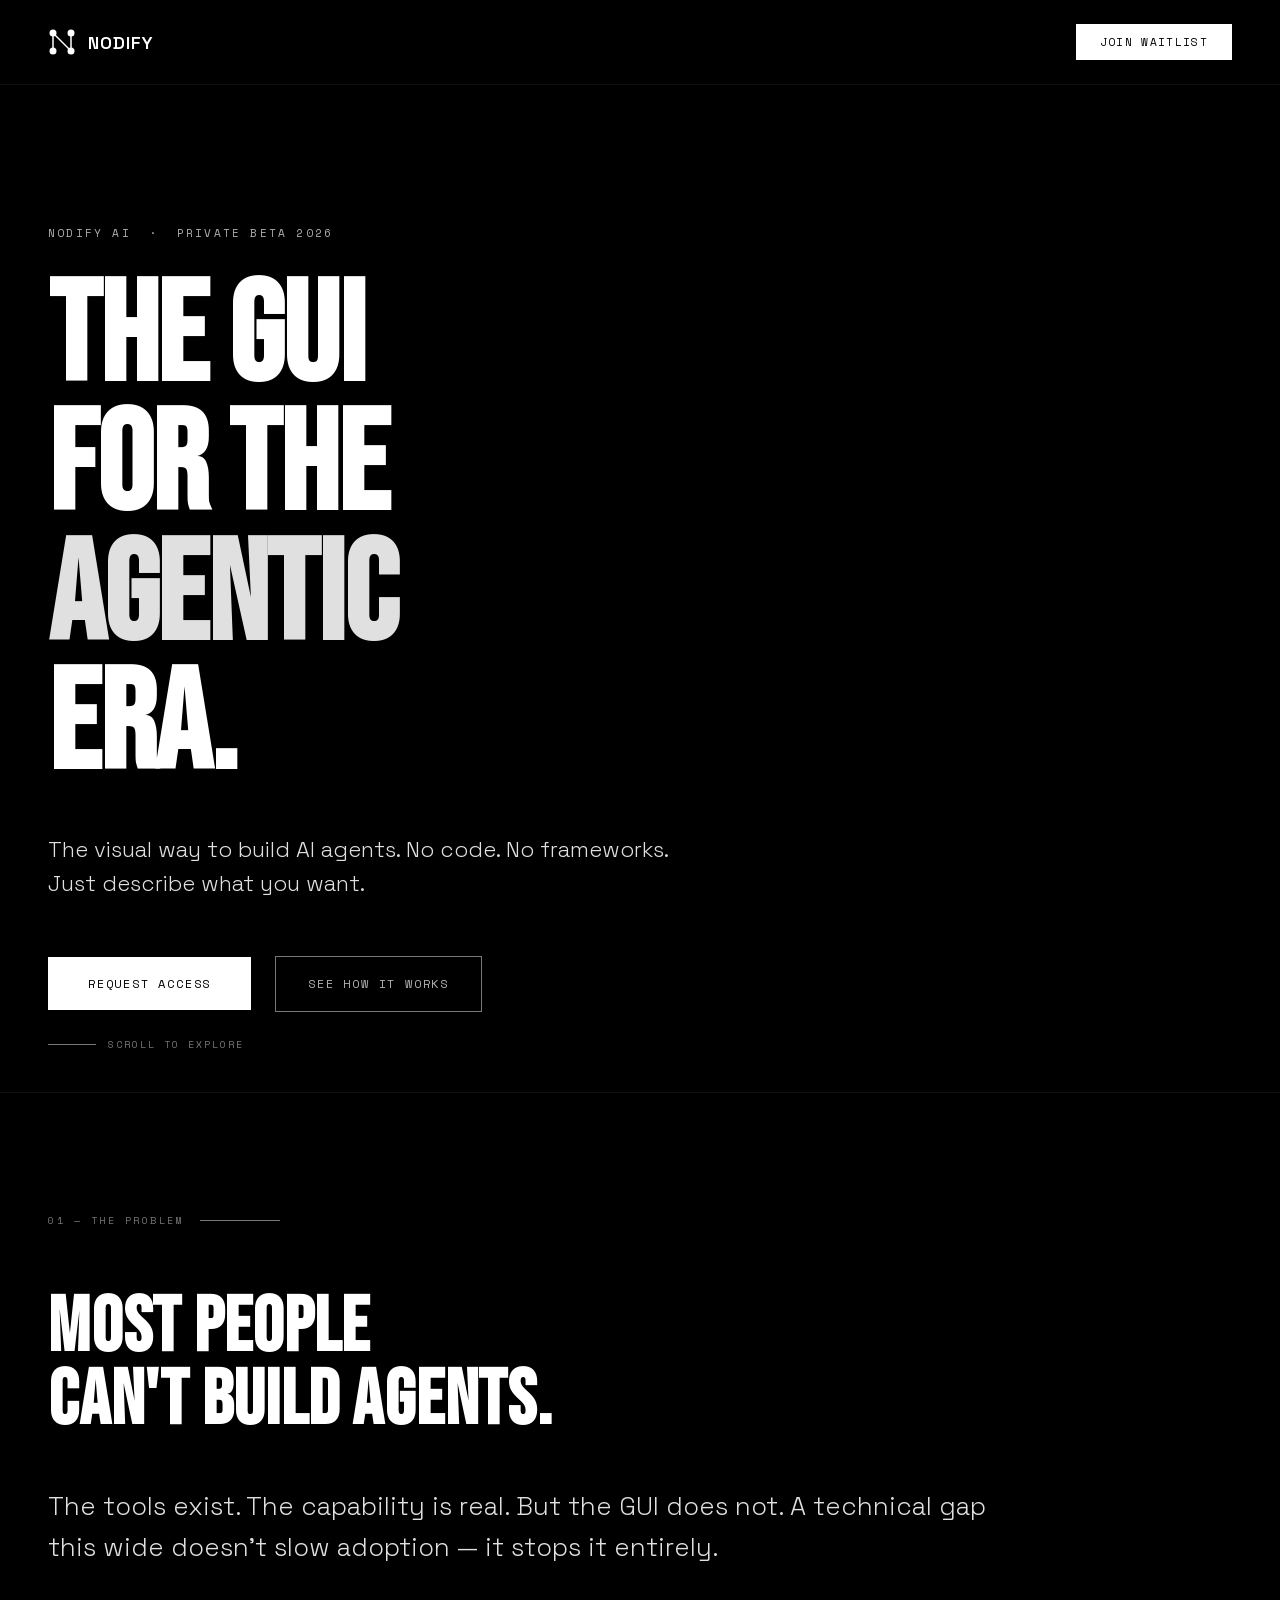
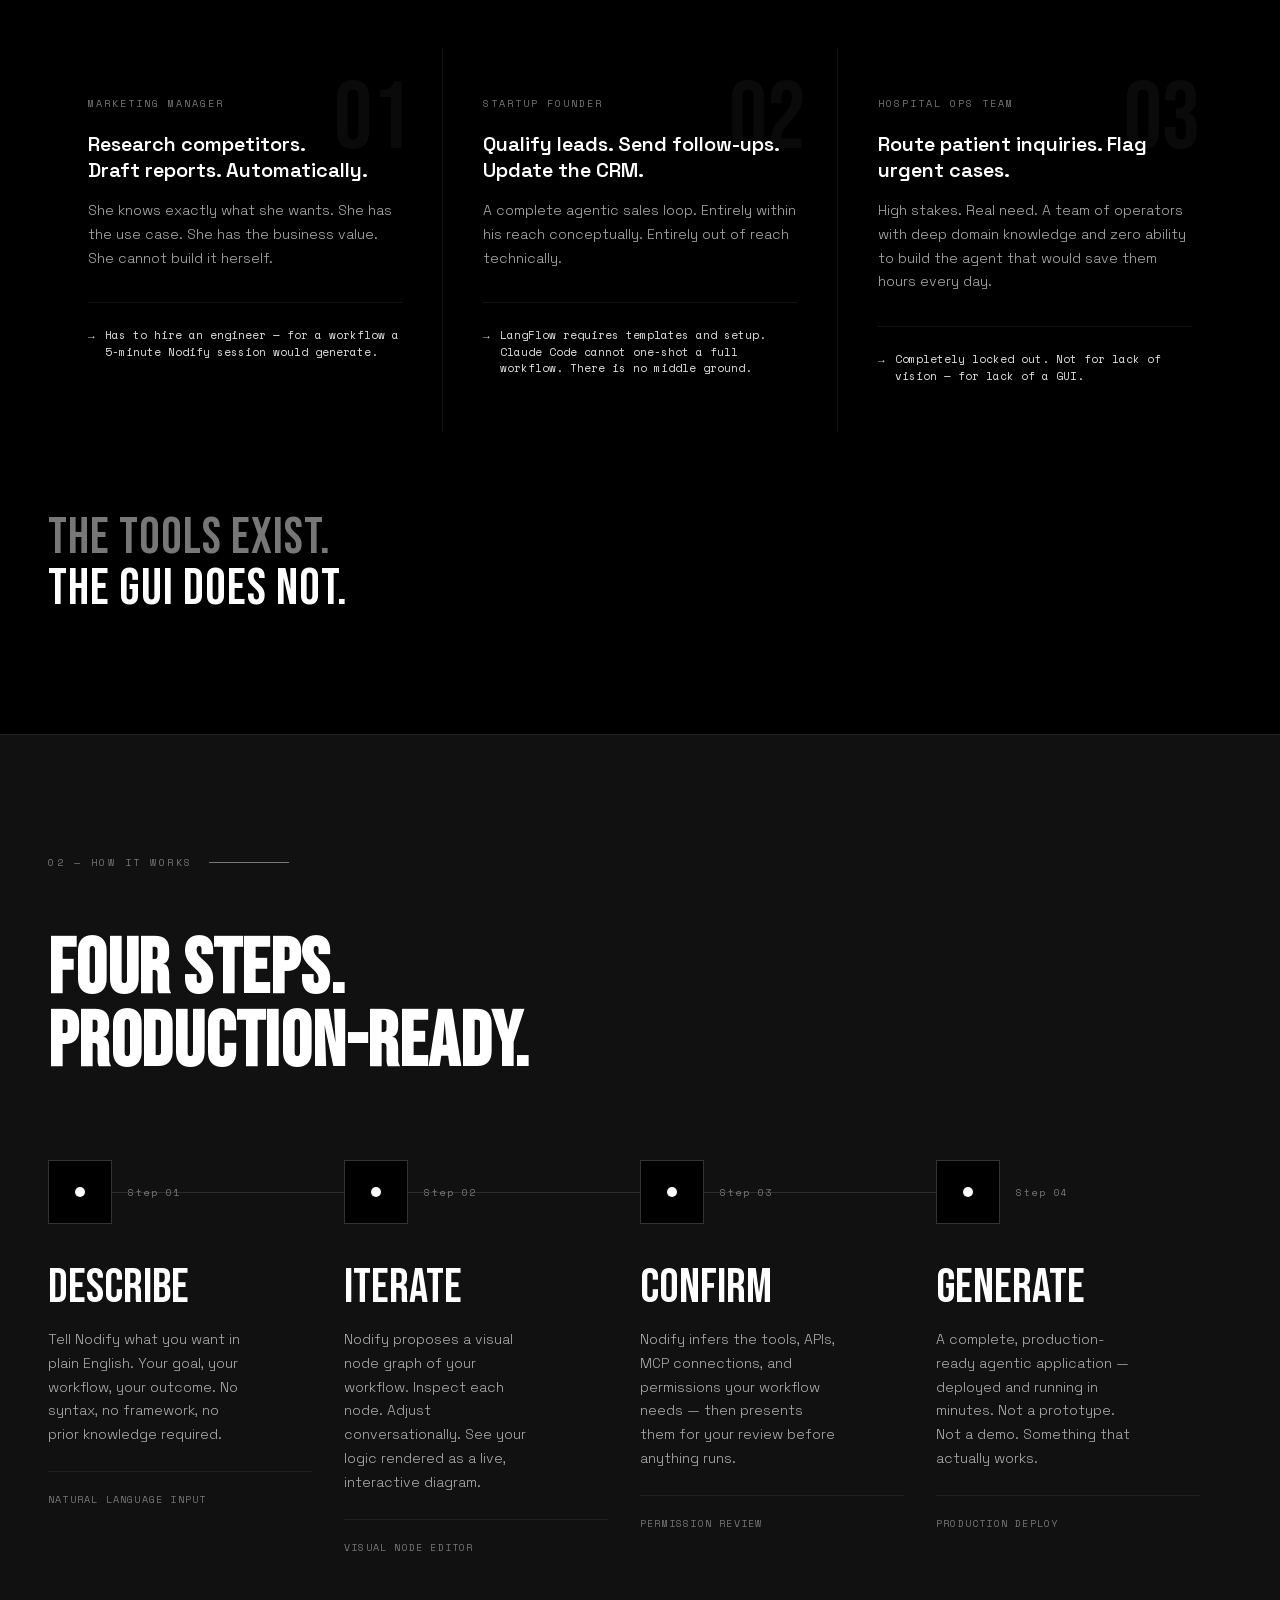
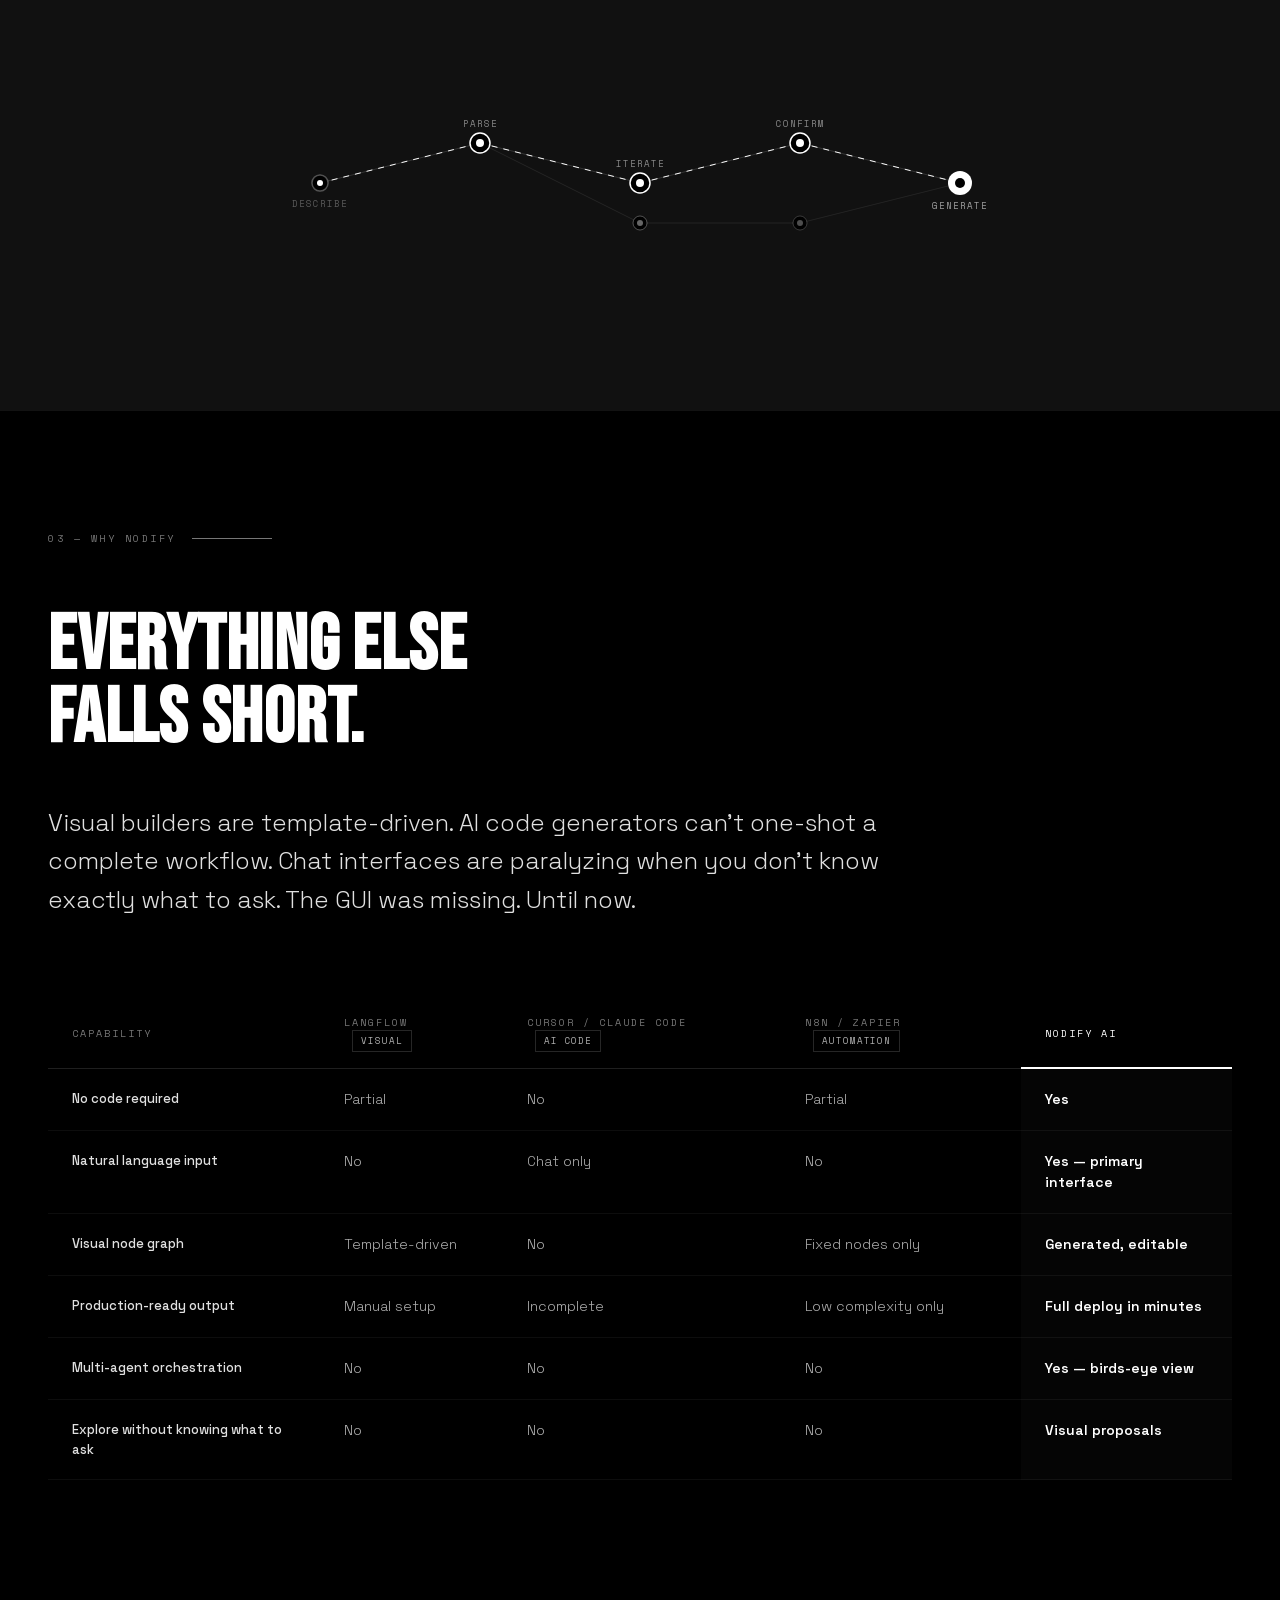
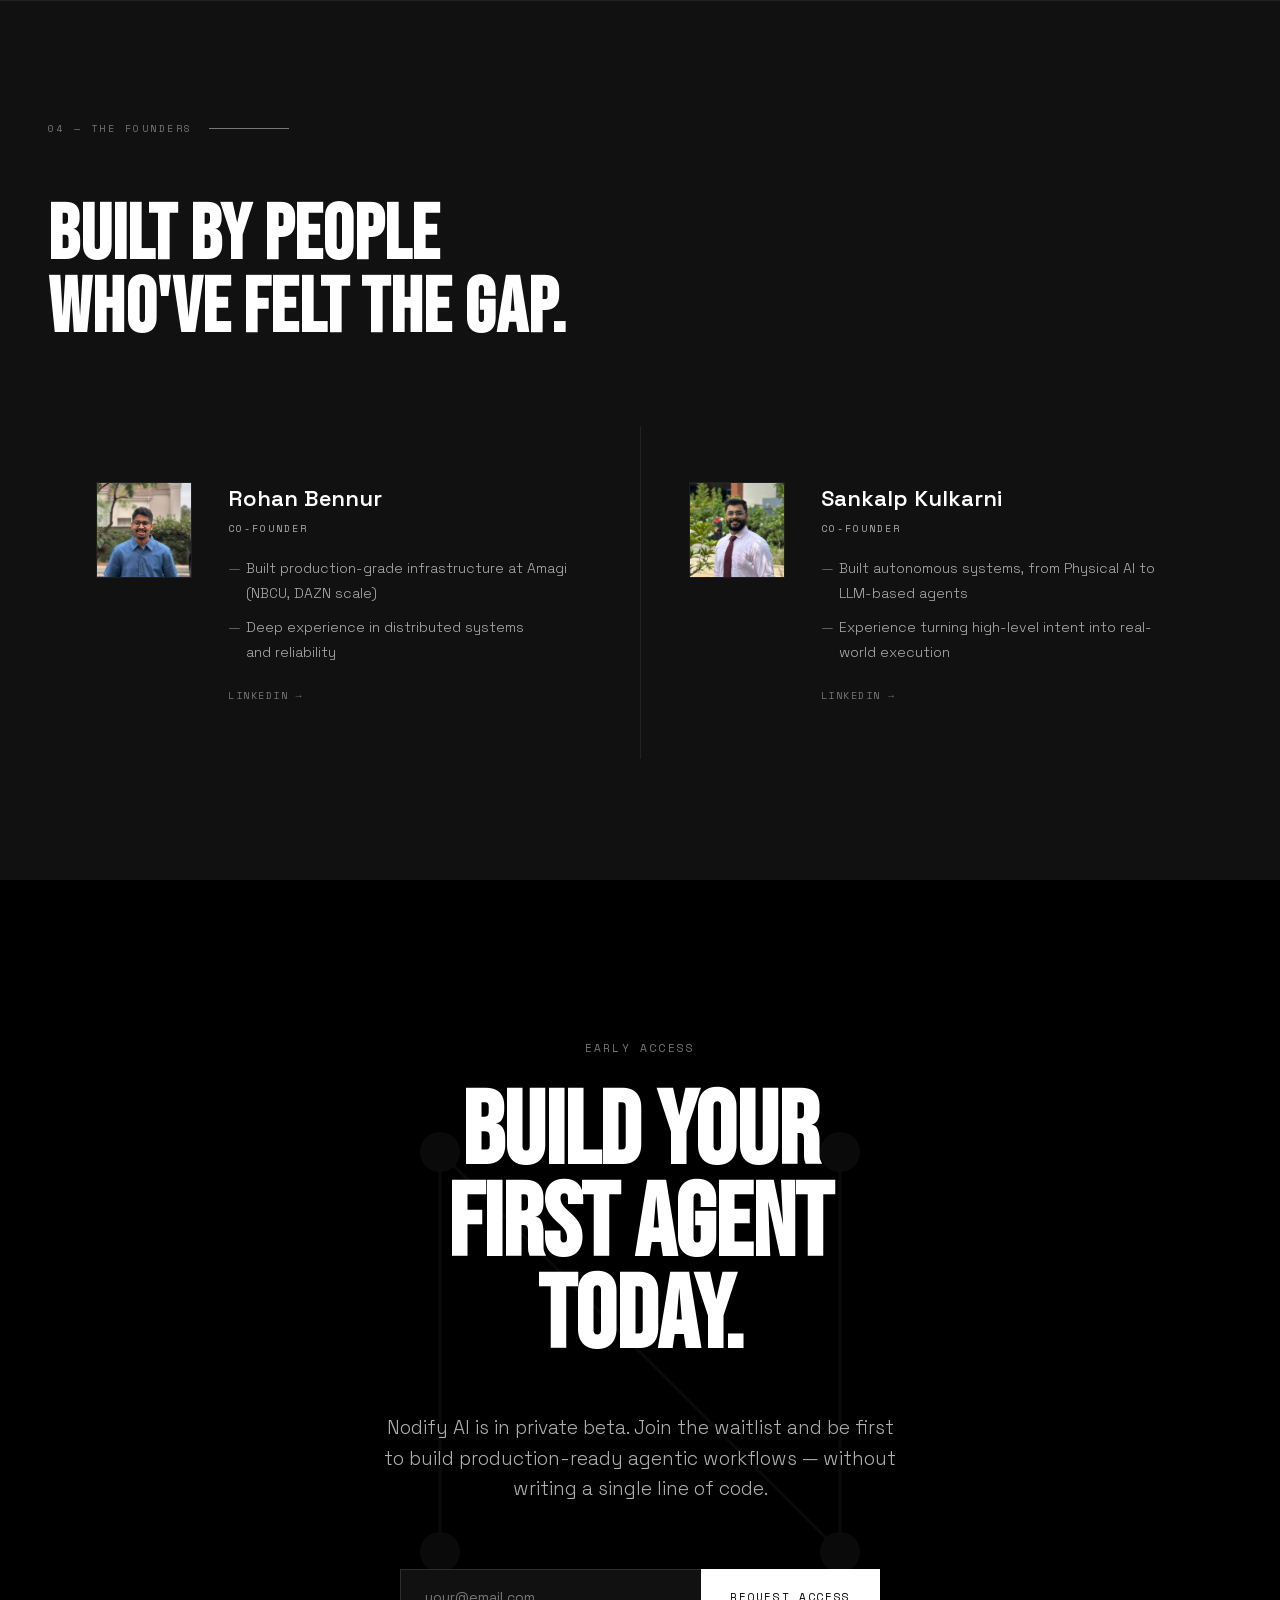
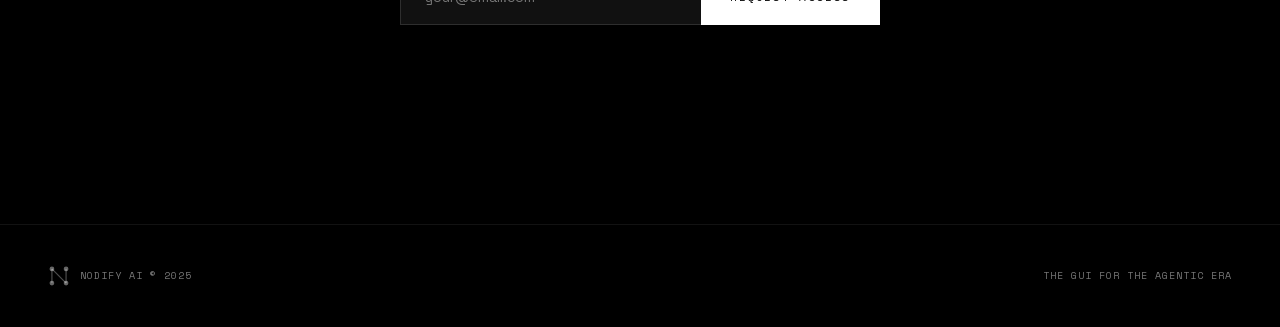
==== commit 968e93bd: "Make founder photos always colored and fix step connector line - Remove grayscale filter from founde" ====
--- a/index.html
+++ b/index.html
@@ -1,734 +1,187 @@
 <!DOCTYPE html>
-<html lang="en">
+<html>
 <head>
-<meta charset="UTF-8">
-<meta name="viewport" content="width=device-width, initial-scale=1.0">
-<title>Nodify AI — The GUI for the Agentic Era</title>
-<link href="https://fonts.googleapis.com/css2?family=Space+Grotesk:wght@300;400;500;600;700&display=swap" rel="stylesheet">
-<style>
-*, *::before, *::after { box-sizing: border-box; margin: 0; padding: 0; }
-
-:root {
-  --bg: #050507;
-  --bg2: #0a0a0f;
-  --white: #ffffff;
-  --accent: #00c8ff;
-  --accent-dim: rgba(0,200,255,0.12);
-  --accent-glow: rgba(0,200,255,0.25);
-  --rule: rgba(255,255,255,0.06);
-  --mid: rgba(255,255,255,0.5);
-  --dim: rgba(255,255,255,0.2);
-  --font: 'Space Grotesk', sans-serif;
-}
-
-html { scroll-behavior: smooth; }
-body {
-  background: var(--bg);
-  color: var(--white);
-  font-family: var(--font);
-  -webkit-font-smoothing: antialiased;
-  overflow-x: hidden;
-}
-
-/* ─── NAV ─────────────────────────────────────────── */
-nav {
-  position: fixed; top: 0; left: 0; right: 0; z-index: 100;
-  display: flex; align-items: center; justify-content: space-between;
-  padding: 0 56px; height: 64px;
-  border-bottom: 1px solid var(--rule);
-  background: rgba(5,5,7,0.8);
-  backdrop-filter: blur(20px);
-}
-.nav-logo { display: flex; align-items: center; gap: 11px; text-decoration: none; }
-.nav-wordmark { font-size: 17px; font-weight: 500; color: var(--white); letter-spacing: -0.3px; }
-.nav-links { display: flex; align-items: center; gap: 36px; list-style: none; }
-.nav-links a { font-size: 14px; color: var(--mid); text-decoration: none; transition: color .15s; }
-.nav-links a:hover { color: var(--white); }
-.nav-cta {
-  background: var(--white); color: #050507 !important;
-  padding: 8px 20px; border-radius: 6px;
-  font-weight: 600; font-size: 13px !important; letter-spacing: -0.1px;
-  transition: opacity .15s !important;
-}
-.nav-cta:hover { opacity: 0.85; }
-
-/* ─── HERO ────────────────────────────────────────── */
-#hero {
-  min-height: 100vh;
-  display: flex; flex-direction: column;
-  align-items: center; justify-content: center;
-  text-align: center;
-  padding: 64px 48px 0;
-  position: relative; overflow: hidden;
-}
-
-/* Background radial gradient */
-.hero-bg {
-  position: absolute; inset: 0; pointer-events: none;
-  background:
-    radial-gradient(ellipse 80% 60% at 50% -10%, rgba(0,200,255,0.08) 0%, transparent 70%),
-    radial-gradient(ellipse 50% 40% at 50% 100%, rgba(0,80,140,0.12) 0%, transparent 60%);
-}
-
-/* Dot grid */
-.hero-dots {
-  position: absolute; inset: 0; pointer-events: none;
-  background-image: radial-gradient(circle, rgba(255,255,255,0.06) 1px, transparent 1px);
-  background-size: 40px 40px;
-  mask-image: radial-gradient(ellipse 80% 70% at 50% 40%, black 20%, transparent 80%);
-}
-
-.hero-inner {
-  position: relative; z-index: 2;
-  display: flex; flex-direction: column;
-  align-items: center; gap: 28px;
-  max-width: 900px;
-}
-
-.hero-badge {
-  display: inline-flex; align-items: center; gap: 8px;
-  border: 1px solid rgba(0,200,255,0.25);
-  border-radius: 100px; padding: 6px 16px;
-  font-size: 11px; font-weight: 600;
-  color: var(--accent); letter-spacing: 0.08em; text-transform: uppercase;
-  background: rgba(0,200,255,0.04);
-}
-.hero-badge-dot {
-  width: 5px; height: 5px; border-radius: 50%; background: var(--accent);
-  animation: blink 2s infinite;
-}
-@keyframes blink { 0%,100%{opacity:1} 50%{opacity:0.2} }
-
-h1 {
-  font-size: clamp(52px, 7.5vw, 96px);
-  font-weight: 700; line-height: 1.0; letter-spacing: -3px;
-  color: var(--white); text-wrap: balance;
-}
-h1 .glow {
-  background: linear-gradient(135deg, #ffffff 0%, #a0e8ff 50%, #ffffff 100%);
-  -webkit-background-clip: text; -webkit-text-fill-color: transparent;
-  background-clip: text;
-}
-
-.hero-sub {
-  font-size: clamp(16px, 1.8vw, 20px);
-  font-weight: 400; color: var(--mid); line-height: 1.6;
-  max-width: 580px; letter-spacing: -0.2px;
-}
-
-.hero-cta {
-  display: flex; align-items: center; gap: 14px; flex-wrap: wrap; justify-content: center;
-  margin-top: 4px;
-}
-
-.btn-primary {
-  display: inline-flex; align-items: center; gap: 9px;
-  background: linear-gradient(135deg, #00c8ff 0%, #0090cc 100%);
-  color: #000; border: none; border-radius: 8px;
-  padding: 14px 28px; font-size: 15px; font-weight: 600;
-  font-family: var(--font); cursor: pointer; letter-spacing: -0.2px;
-  text-decoration: none; transition: opacity .15s, transform .15s;
-  box-shadow: 0 0 32px rgba(0,200,255,0.25), 0 1px 0 rgba(255,255,255,0.1) inset;
-}
-.btn-primary:hover { opacity: 0.9; transform: translateY(-1px); }
-
-.btn-ghost {
-  display: inline-flex; align-items: center; gap: 8px;
-  background: transparent; color: var(--mid);
-  border: 1px solid var(--rule); border-radius: 8px;
-  padding: 14px 24px; font-size: 15px; font-weight: 500;
-  font-family: var(--font); cursor: pointer; letter-spacing: -0.2px;
-  text-decoration: none; transition: color .15s, border-color .15s;
-}
-.btn-ghost:hover { color: var(--white); border-color: rgba(255,255,255,0.2); }
-
-/* Hero graph */
-.hero-graph {
-  width: 100%; max-width: 760px; margin-top: 24px;
-  position: relative;
-}
-
-/* gradient fade on graph edges */
-.hero-graph::before, .hero-graph::after {
-  content: ''; position: absolute; top: 0; bottom: 0; width: 80px; z-index: 3; pointer-events: none;
-}
-.hero-graph::before { left: 0; background: linear-gradient(90deg, var(--bg), transparent); }
-.hero-graph::after { right: 0; background: linear-gradient(-90deg, var(--bg), transparent); }
-
-/* Bottom fade */
-.hero-fade {
-  position: absolute; bottom: 0; left: 0; right: 0; height: 200px; pointer-events: none;
-  background: linear-gradient(transparent, var(--bg));
-  z-index: 3;
-}
-
-/* ─── SHARED SECTION STYLES ───────────────────────── */
-.section {
-  max-width: 1120px; margin: 0 auto; padding: 0 56px;
-}
-.section-eyebrow {
-  font-size: 11px; font-weight: 600; letter-spacing: 0.12em;
-  text-transform: uppercase; color: var(--accent); margin-bottom: 18px;
-}
-.section-h2 {
-  font-size: clamp(32px, 4vw, 56px); font-weight: 700;
-  letter-spacing: -1.8px; line-height: 1.06; color: var(--white);
-  max-width: 640px; margin-bottom: 60px;
-}
-.section-h2 em { font-style: normal; color: var(--accent); }
-
-/* ─── PROBLEM ─────────────────────────────────────── */
-#problem {
-  padding: 140px 0;
-  background:
-    linear-gradient(180deg, var(--bg) 0%, #070710 50%, var(--bg) 100%);
-  position: relative;
-}
-
-.problem-grid {
-  display: grid; grid-template-columns: repeat(3,1fr); gap: 1px;
-  background: var(--rule); border-radius: 16px; overflow: hidden;
-}
-.problem-card {
-  background: var(--bg2); padding: 44px 40px;
-  display: flex; flex-direction: column; gap: 18px;
-  position: relative; overflow: hidden;
-  transition: background .2s;
-}
-.problem-card:hover { background: rgba(15,15,22,0.9); }
-.problem-card::before {
-  content: '';
-  position: absolute; top: 0; left: 0; right: 0; height: 1px;
-  background: linear-gradient(90deg, transparent, rgba(0,200,255,0.3), transparent);
-  opacity: 0; transition: opacity .2s;
-}
-.problem-card:hover::before { opacity: 1; }
-
-.problem-num {
-  font-size: 11px; font-weight: 700; letter-spacing: 0.1em;
-  color: var(--accent); opacity: 0.6;
-}
-.problem-h3 {
-  font-size: 19px; font-weight: 600; letter-spacing: -0.4px;
-  color: var(--white); line-height: 1.25;
-}
-.problem-p {
-  font-size: 14px; color: var(--mid); line-height: 1.7;
-}
-
-/* ─── HOW IT WORKS ────────────────────────────────── */
-#how {
-  padding: 140px 0;
-  position: relative;
-}
-#how::before {
-  content: '';
-  position: absolute; inset: 0; pointer-events: none;
-  background: radial-gradient(ellipse 60% 60% at 50% 50%, rgba(0,100,200,0.04) 0%, transparent 70%);
-}
-
-.steps {
-  display: grid; grid-template-columns: repeat(4,1fr);
-  gap: 0; position: relative;
-}
-
-/* horizontal connector */
-.steps::after {
-  content: '';
-  position: absolute; top: 31px;
-  left: calc(12.5% + 18px); right: calc(12.5% + 18px);
-  height: 1px;
-  background: linear-gradient(90deg,
-    var(--accent) 0%, rgba(0,200,255,0.4) 50%, rgba(0,200,255,0.1) 100%);
-  pointer-events: none;
-}
-
-.step { padding: 0 28px 0; display: flex; flex-direction: column; gap: 20px; position: relative; }
-
-.step-circle {
-  width: 62px; height: 62px; border-radius: 50%;
-  display: flex; align-items: center; justify-content: center;
-  background: rgba(0,200,255,0.06);
-  border: 1px solid rgba(0,200,255,0.5);
-  box-shadow: 0 0 24px rgba(0,200,255,0.15);
-  position: relative; z-index: 1;
-  transition: border-color .2s, box-shadow .2s;
-}
-
-.step-num {
-  font-size: 10px; font-weight: 700; letter-spacing: 0.1em; color: var(--accent);
-}
-.step-title { font-size: 18px; font-weight: 600; letter-spacing: -0.3px; color: var(--white); }
-.step-body { font-size: 13.5px; color: var(--mid); line-height: 1.7; }
-
-/* ─── WHY NODIFY ──────────────────────────────────── */
-#why {
-  padding: 140px 0;
-  background: linear-gradient(180deg, var(--bg) 0%, #07070f 50%, var(--bg) 100%);
-}
-
-.compare-wrap {
-  display: grid; grid-template-columns: 1fr 1fr;
-  gap: 1px; background: var(--rule);
-  border-radius: 16px; overflow: hidden;
-  border: 1px solid var(--rule);
-}
-
-.compare-col {
-  background: var(--bg2); padding: 52px 48px;
-  display: flex; flex-direction: column; gap: 0;
-}
-.compare-col.is-nodify {
-  background: linear-gradient(160deg, rgba(0,200,255,0.04) 0%, var(--bg2) 60%);
-  border-left: 1px solid rgba(0,200,255,0.15);
-}
-
-.col-header {
-  font-size: 12px; font-weight: 600; letter-spacing: 0.08em;
-  text-transform: uppercase; margin-bottom: 40px;
-  display: flex; align-items: center; gap: 10px;
-}
-.col-header.today { color: var(--dim); }
-.col-header.nodify { color: var(--accent); }
-
-.compare-row {
-  display: flex; align-items: flex-start; gap: 14px;
-  padding: 20px 0; border-bottom: 1px solid var(--rule);
-}
-.compare-row:last-child { border-bottom: none; padding-bottom: 0; }
-
-.ci {
-  width: 20px; height: 20px; border-radius: 50%; flex-shrink: 0; margin-top: 1px;
-  display: flex; align-items: center; justify-content: center;
-}
-.ci.x { background: rgba(255,255,255,0.05); }
-.ci.ok { background: rgba(0,200,255,0.1); }
-
-.compare-text { font-size: 14px; color: var(--mid); line-height: 1.6; }
-.is-nodify .compare-text { color: rgba(255,255,255,0.72); }
-
-/* ─── WAITLIST ────────────────────────────────────── */
-#waitlist {
-  padding: 160px 48px;
-  position: relative; overflow: hidden; text-align: center;
-}
-
-.waitlist-glow {
-  position: absolute; pointer-events: none;
-  width: 800px; height: 800px; border-radius: 50%;
-  left: 50%; top: 50%; transform: translate(-50%,-50%);
-  background: radial-gradient(circle, rgba(0,200,255,0.07) 0%, transparent 65%);
-}
-.waitlist-grid {
-  position: absolute; inset: 0; pointer-events: none;
-  background-image:
-    linear-gradient(rgba(255,255,255,0.02) 1px, transparent 1px),
-    linear-gradient(90deg, rgba(255,255,255,0.02) 1px, transparent 1px);
-  background-size: 60px 60px;
-  mask-image: radial-gradient(ellipse 70% 80% at 50% 50%, black, transparent);
-}
-
-.waitlist-inner {
-  position: relative; z-index: 2;
-  max-width: 640px; margin: 0 auto;
-  display: flex; flex-direction: column; align-items: center; gap: 28px;
-}
-
-.waitlist-eyebrow {
-  font-size: 11px; font-weight: 600; letter-spacing: 0.12em;
-  text-transform: uppercase; color: var(--accent);
-}
-
-.waitlist-h2 {
-  font-size: clamp(36px, 5vw, 68px); font-weight: 700;
-  letter-spacing: -2.5px; line-height: 1.04;
-  color: var(--white); text-wrap: balance;
-}
-
-.waitlist-sub {
-  font-size: 17px; color: var(--mid); line-height: 1.6; letter-spacing: -0.1px;
-}
-
-.email-row {
-  display: flex; gap: 10px; width: 100%; max-width: 480px;
-}
-.email-input {
-  flex: 1; background: rgba(255,255,255,0.05);
-  border: 1px solid var(--rule); border-radius: 8px;
-  padding: 14px 18px; font-size: 15px; font-family: var(--font);
-  color: var(--white); outline: none; transition: border-color .15s;
-}
-.email-input::placeholder { color: var(--dim); }
-.email-input:focus { border-color: rgba(0,200,255,0.4); }
-
-.waitlist-note { font-size: 12px; color: rgba(255,255,255,0.18); }
-
-/* ─── FOOTER ──────────────────────────────────────── */
-footer {
-  border-top: 1px solid var(--rule);
-  max-width: 1120px; margin: 0 auto; padding: 32px 56px;
-  display: flex; align-items: center; justify-content: space-between;
-}
-.footer-left { display: flex; align-items: center; gap: 12px; }
-.footer-copy { font-size: 13px; color: var(--dim); }
-.footer-links { display: flex; gap: 28px; list-style: none; }
-.footer-links a { font-size: 13px; color: var(--dim); text-decoration: none; transition: color .15s; }
-.footer-links a:hover { color: var(--mid); }
-
-/* ─── SCROLL REVEAL ───────────────────────────────── */
-.reveal {
-  opacity: 0; transform: translateY(28px);
-  transition: opacity .6s cubic-bezier(.2,.7,.3,1), transform .6s cubic-bezier(.2,.7,.3,1);
-}
-.reveal.visible { opacity: 1; transform: none; }
-</style>
+  <meta charset="utf-8">
+  <title>Nodify AI — The GUI for the Agentic Era</title>
+  <style>
+    * { margin: 0; padding: 0; box-sizing: border-box; }
+    body { background: #000000; display: flex; align-items: center; justify-content: center; min-height: 100vh; font-family: -apple-system, BlinkMacSystemFont, sans-serif; }
+    #__bundler_loading { position: fixed; bottom: 20px; right: 20px; font: 13px/1.4 -apple-system, BlinkMacSystemFont, sans-serif; color: #666; background: #fff; padding: 8px 14px; border-radius: 8px; box-shadow: 0 1px 4px rgba(0,0,0,0.12); z-index: 10000; }
+    #__bundler_thumbnail { position: fixed; inset: 0; width: 100%; height: 100%; display: flex; align-items: center; justify-content: center; background: #000000; z-index: 9999; }
+    #__bundler_thumbnail svg { width: 100%; height: 100%; object-fit: contain; }
+    #__bundler_placeholder { color: #999; font-size: 14px; }
+  </style>
+  <noscript>
+    <style>#__bundler_loading { display: none; }</style>
+    <div style="position:fixed;bottom:12px;left:12px;font:13px/1.4 -apple-system,BlinkMacSystemFont,sans-serif;color:#999;background:rgba(255,255,255,0.9);padding:6px 12px;border-radius:6px;box-shadow:0 1px 4px rgba(0,0,0,0.08);z-index:10000;">
+      This page requires JavaScript to display.
+    </div>
+  </noscript>
 </head>
 <body>
+  <div id="__bundler_thumbnail">
+  <svg viewBox="0 0 1200 800" xmlns="http://www.w3.org/2000/svg">
+    <rect width="1200" height="800" fill="#000000"></rect>
+    <g transform="translate(600 400)" stroke="#ffffff" stroke-width="8" fill="#ffffff">
+      <line x1="-160" y1="-160" x2="-160" y2="160" stroke-width="4"></line>
+      <line x1="-160" y1="-160" x2="160" y2="160" stroke-width="4"></line>
+      <line x1="160" y1="-160" x2="160" y2="160" stroke-width="4"></line>
+      <circle cx="-160" cy="-160" r="26"></circle>
+      <circle cx="160" cy="-160" r="26"></circle>
+      <circle cx="-160" cy="160" r="26"></circle>
+      <circle cx="160" cy="160" r="26"></circle>
+    </g>
+  </svg>
+</div>
+  <div id="__bundler_loading">Unpacking...</div>
 
-<!-- NAV -->
-<nav>
-  <a href="#" class="nav-logo">
-    <svg width="20" height="20" viewBox="0 0 64 64" fill="none">
-      <line x1="9.92" y1="9.92" x2="9.92" y2="54.08" stroke="#fff" stroke-width="3" stroke-linecap="round"/>
-      <line x1="9.92" y1="9.92" x2="54.08" y2="54.08" stroke="#fff" stroke-width="3" stroke-linecap="round"/>
-      <line x1="54.08" y1="9.92" x2="54.08" y2="54.08" stroke="#fff" stroke-width="3" stroke-linecap="round"/>
-      <circle cx="9.92" cy="9.92" r="6" fill="#fff"/>
-      <circle cx="9.92" cy="54.08" r="6" fill="#fff"/>
-      <circle cx="54.08" cy="9.92" r="6" fill="#fff"/>
-      <circle cx="54.08" cy="54.08" r="6" fill="#fff"/>
-    </svg>
-    <span class="nav-wordmark">Nodify</span>
-  </a>
-  <ul class="nav-links">
-    <li><a href="#problem">Problem</a></li>
-    <li><a href="#how">How it works</a></li>
-    <li><a href="#why">Why us</a></li>
-    <li><a href="#waitlist" class="nav-cta">Join waitlist</a></li>
-  </ul>
-</nav>
+  <script>
+    
+document.addEventListener('DOMContentLoaded', async function() {
+  const loading = document.getElementById('__bundler_loading');
+  function setStatus(msg) { if (loading) loading.textContent = msg; }
 
-<!-- HERO -->
-<section id="hero">
-  <div class="hero-bg"></div>
-  <div class="hero-dots"></div>
+  // Error sink persists across replaceWith since it's on window, not the DOM.
+  window.addEventListener('error', function(e) {
+    var p = document.body || document.documentElement;
+    var d = document.getElementById('__bundler_err') || p.appendChild(document.createElement('div'));
+    d.id = '__bundler_err';
+    d.style.cssText = 'position:fixed;bottom:12px;left:12px;right:12px;font:12px/1.4 ui-monospace,monospace;background:#2a1215;color:#ff8a80;padding:10px 14px;border-radius:8px;border:1px solid #5c2b2e;z-index:99999;white-space:pre-wrap;max-height:40vh;overflow:auto';
+    d.textContent = (d.textContent ? d.textContent + String.fromCharCode(10) : '') +
+      '[bundle] ' + (e.message || e.type) +
+      (e.filename ? ' (' + e.filename.slice(0, 60) + ':' + e.lineno + ')' : '');
+  }, true);
 
-  <div class="hero-inner">
-    <div class="hero-badge">
-      <span class="hero-badge-dot"></span>
-      Early Access — Now Open
-    </div>
+  try {
+    const manifestEl = document.querySelector('script[type="__bundler/manifest"]');
+    const templateEl = document.querySelector('script[type="__bundler/template"]');
+    if (!manifestEl || !templateEl) {
+      setStatus('Error: missing bundle data');
+      console.error('[bundler] Missing script tags — manifestEl:', !!manifestEl, 'templateEl:', !!templateEl);
+      return;
+    }
 
-    <h1>The <span class="glow">Windows moment</span><br>for AI agents.</h1>
+    const manifest = JSON.parse(manifestEl.textContent);
+    let template = JSON.parse(templateEl.textContent);
 
-    <p class="hero-sub">
-      Turn plain English workflows into production-ready agentic applications.
-      No code. No frameworks. No engineers needed.
-    </p>
+    const uuids = Object.keys(manifest);
+    setStatus('Unpacking ' + uuids.length + ' assets...');
 
-    <div class="hero-cta">
-      <a href="#waitlist" class="btn-primary">
-        Get early access
-        <svg width="14" height="14" viewBox="0 0 14 14" fill="none">
-          <path d="M3 7h8M7 3l4 4-4 4" stroke="currentColor" stroke-width="1.7" stroke-linecap="round" stroke-linejoin="round"/>
-        </svg>
-      </a>
-      <a href="#how" class="btn-ghost">See how it works</a>
-    </div>
+    const blobUrls = {};
+    await Promise.all(uuids.map(async (uuid) => {
+      const entry = manifest[uuid];
+      try {
+        const binaryStr = atob(entry.data);
+        const bytes = new Uint8Array(binaryStr.length);
+        for (let i = 0; i < binaryStr.length; i++) bytes[i] = binaryStr.charCodeAt(i);
 
-    <!-- Animated node graph -->
-    <div class="hero-graph">
-      <svg width="100%" height="190" viewBox="0 0 760 190" fill="none" xmlns="http://www.w3.org/2000/svg">
-        <defs>
-          <radialGradient id="nodeGlow" cx="50%" cy="50%" r="50%">
-            <stop offset="0%" stop-color="#00c8ff" stop-opacity="0.15"/>
-            <stop offset="100%" stop-color="#00c8ff" stop-opacity="0"/>
-          </radialGradient>
-          <filter id="blur4">
-            <feGaussianBlur stdDeviation="4"/>
-          </filter>
-        </defs>
+        let finalBytes = bytes;
+        if (entry.compressed) {
+          if (typeof DecompressionStream !== 'undefined') {
+            const ds = new DecompressionStream('gzip');
+            const writer = ds.writable.getWriter();
+            const reader = ds.readable.getReader();
+            writer.write(bytes);
+            writer.close();
+            const chunks = [];
+            let totalLen = 0;
+            while (true) {
+              const { done, value } = await reader.read();
+              if (done) break;
+              chunks.push(value);
+              totalLen += value.length;
+            }
+            finalBytes = new Uint8Array(totalLen);
+            let offset = 0;
+            for (const chunk of chunks) { finalBytes.set(chunk, offset); offset += chunk.length; }
+          } else {
+            console.warn('DecompressionStream not available, asset ' + uuid + ' may not render');
+          }
+        }
 
-        <!-- glow beneath active nodes -->
-        <circle cx="252" cy="95" r="40" fill="url(#nodeGlow)" filter="url(#blur4)"/>
-        <circle cx="508" cy="95" r="40" fill="url(#nodeGlow)" filter="url(#blur4)"/>
+        blobUrls[uuid] = URL.createObjectURL(new Blob([finalBytes], { type: entry.mime }));
+      } catch (err) {
+        console.error('Failed to decode asset ' + uuid + ':', err);
+        blobUrls[uuid] = URL.createObjectURL(new Blob([], { type: entry.mime }));
+      }
+    }));
 
-        <!-- Edges -->
-        <line x1="80" y1="95" x2="215" y2="95" stroke="rgba(0,200,255,0.15)" stroke-width="1.5" stroke-dasharray="5 5"/>
-        <line x1="288" y1="95" x2="472" y2="95" stroke="rgba(0,200,255,0.5)" stroke-width="1.5"/>
-        <line x1="542" y1="95" x2="680" y2="95" stroke="rgba(0,200,255,0.15)" stroke-width="1.5" stroke-dasharray="5 5"/>
-        <!-- skip arc -->
-        <path d="M 288 95 Q 380 28 472 95" stroke="rgba(0,200,255,0.1)" stroke-width="1" fill="none" stroke-dasharray="4 6"/>
+    const extResEl = document.querySelector('script[type="__bundler/ext_resources"]');
+    const extResources = extResEl ? JSON.parse(extResEl.textContent) : [];
+    const resourceMap = {};
+    for (const entry of extResources) {
+      if (blobUrls[entry.uuid]) resourceMap[entry.id] = blobUrls[entry.uuid];
+    }
 
-        <!-- Node: Input -->
-        <circle cx="80" cy="95" r="30" fill="#0a0a0f" stroke="rgba(255,255,255,0.08)" stroke-width="1"/>
-        <text x="80" y="90" text-anchor="middle" font-family="Space Grotesk,sans-serif" font-size="8.5" fill="rgba(255,255,255,0.3)" font-weight="600" letter-spacing="0.05em">INPUT</text>
-        <text x="80" y="103" text-anchor="middle" font-family="Space Grotesk,sans-serif" font-size="11" fill="rgba(255,255,255,0.55)">Goal</text>
+    setStatus('Rendering...');
+    for (const uuid of uuids) template = template.split(uuid).join(blobUrls[uuid]);
 
-        <!-- Node: Planner (active) -->
-        <circle cx="252" cy="95" r="36" fill="rgba(0,200,255,0.06)" stroke="rgba(0,200,255,0.55)" stroke-width="1.5"/>
-        <circle cx="252" cy="95" r="28" fill="rgba(0,200,255,0.04)" stroke="rgba(0,200,255,0.2)" stroke-width="1"/>
-        <text x="252" y="89" text-anchor="middle" font-family="Space Grotesk,sans-serif" font-size="8.5" fill="rgba(0,200,255,0.8)" font-weight="700" letter-spacing="0.05em">AGENT</text>
-        <text x="252" y="103" text-anchor="middle" font-family="Space Grotesk,sans-serif" font-size="11" fill="rgba(255,255,255,0.85)">Planner</text>
+    // Strip integrity + crossorigin — blob URLs from a file:// document inherit
+    // a null origin, so crossorigin forces a CORS fetch that SRI then rejects.
+    // The manifest bytes are ours; SRI protects against CDN compromise, not this.
+    template = template.replace(/\s+integrity="[^"]*"/gi, '').replace(/\s+crossorigin="[^"]*"/gi, '');
 
-        <!-- Node: Executor (active) -->
-        <circle cx="508" cy="95" r="36" fill="rgba(0,200,255,0.06)" stroke="rgba(0,200,255,0.55)" stroke-width="1.5"/>
-        <circle cx="508" cy="95" r="28" fill="rgba(0,200,255,0.04)" stroke="rgba(0,200,255,0.2)" stroke-width="1"/>
-        <text x="508" y="89" text-anchor="middle" font-family="Space Grotesk,sans-serif" font-size="8.5" fill="rgba(0,200,255,0.8)" font-weight="700" letter-spacing="0.05em">TOOL</text>
-        <text x="508" y="103" text-anchor="middle" font-family="Space Grotesk,sans-serif" font-size="11" fill="rgba(255,255,255,0.85)">Execute</text>
+    const resourceScript = '<script>window.__resources = ' +
+      JSON.stringify(resourceMap).split('</' + 'script>').join('<\\/' + 'script>') +
+      ';</' + 'script>';
+    // Inject after <head> so the DOCTYPE stays first; prepending the script
+    // would push the parser into quirks mode. DOMParser always emits a <head>
+    // (synthesizing one if the source HTML omitted it) but may carry
+    // attributes through, so match the full opening tag. slice() rather than
+    // replace() keeps us clear of $-pattern substitution in resourceScript.
+    const headOpen = template.match(/<head[^>]*>/i);
+    if (headOpen) {
+      const i = headOpen.index + headOpen[0].length;
+      template = template.slice(0, i) + resourceScript + template.slice(i);
+    }
 
-        <!-- Node: Output -->
-        <circle cx="680" cy="95" r="30" fill="#0a0a0f" stroke="rgba(255,255,255,0.08)" stroke-width="1"/>
-        <text x="680" y="90" text-anchor="middle" font-family="Space Grotesk,sans-serif" font-size="8.5" fill="rgba(255,255,255,0.3)" font-weight="600" letter-spacing="0.05em">OUTPUT</text>
-        <text x="680" y="103" text-anchor="middle" font-family="Space Grotesk,sans-serif" font-size="11" fill="rgba(255,255,255,0.55)">App</text>
+    // Parse the template and swap the root element. Scripts inserted via
+    // DOMParser/replaceWith are inert per spec — re-create each with
+    // createElement so they execute, awaiting onload for src scripts to
+    // preserve ordering (React before ReactDOM before Babel before text/babel).
+    const doc = new DOMParser().parseFromString(template, 'text/html');
+    document.documentElement.replaceWith(doc.documentElement);
+    const dead = Array.from(document.scripts);
+    for (const old of dead) {
+      const s = document.createElement('script');
+      for (const a of old.attributes) s.setAttribute(a.name, a.value);
+      s.textContent = old.textContent;
+      // text/babel scripts with a src: fetch and inline. transformScriptTags
+      // does XHR against the src, but blob:null/ from a file:// origin is
+      // silently dropped. Inlining makes it a plain inline babel script,
+      // which transformScriptTags handles unconditionally.
+      if ((s.type === 'text/babel' || s.type === 'text/jsx') && s.src) {
+        const r = await fetch(s.src);
+        s.textContent = await r.text();
+        s.removeAttribute('src');
+      }
+      const p = s.src ? new Promise(function(r) { s.onload = s.onerror = r; }) : null;
+      old.replaceWith(s);
+      if (p) await p;
+    }
+    // Babel standalone auto-transforms type=text/babel on DOMContentLoaded,
+    // which fired before we swapped the document. Trigger manually if present.
+    if (window.Babel && typeof window.Babel.transformScriptTags === 'function') {
+      window.Babel.transformScriptTags();
+    }
+  } catch (err) {
+    setStatus('Error unpacking: ' + err.message);
+    console.error('Bundle unpack error:', err);
+  }
+});
 
-        <!-- Animated travel dot -->
-        <circle r="4.5" fill="#00c8ff" opacity="0.95" filter="url(#blur4)" style="filter:none">
-          <animateMotion dur="3.2s" repeatCount="indefinite" calcMode="linear">
-            <mpath href="#travelPath"/>
-          </animateMotion>
-        </circle>
-        <!-- Glow dot -->
-        <circle r="8" fill="rgba(0,200,255,0.25)">
-          <animateMotion dur="3.2s" repeatCount="indefinite" calcMode="linear">
-            <mpath href="#travelPath"/>
-          </animateMotion>
-        </circle>
-        <path id="travelPath" d="M 80 95 L 252 95 L 508 95 L 680 95" fill="none"/>
+  </script>
 
-        <!-- Node labels below -->
-        <text x="80" y="140" text-anchor="middle" font-family="Space Grotesk,sans-serif" font-size="10" fill="rgba(255,255,255,0.2)">Describe</text>
-        <text x="252" y="145" text-anchor="middle" font-family="Space Grotesk,sans-serif" font-size="10" fill="rgba(255,255,255,0.2)">Iterate</text>
-        <text x="508" y="145" text-anchor="middle" font-family="Space Grotesk,sans-serif" font-size="10" fill="rgba(255,255,255,0.2)">Confirm</text>
-        <text x="680" y="140" text-anchor="middle" font-family="Space Grotesk,sans-serif" font-size="10" fill="rgba(255,255,255,0.2)">Generate</text>
-      </svg>
-    </div>
-  </div>
+  <script type="__bundler/manifest">
+{"2c3bf7c3-545c-4afe-93b7-0eb82d9974f6":{"mime":"image/jpeg","compressed":false,"data":"/9j/4AAQSkZJRgABAQAAAQABAAD/2wBDAAYEBQYFBAYGBQYHBwYIChAKCgkJChQODwwQFxQYGBcUFhYaHSUfGhsjHBYWICwgIyYnKSopGR8tMC0oMCUoKSj/2wBDAQcHBwoIChMKChMoGhYaKCgoKCgoKCgoKCgoKCgoKCgoKCgoKCgoKCgoKCgoKCgoKCgoKCgoKCgoKCgoKCgoKCj/wgARCAQAAwADASIAAhEBAxEB/8QAGgAAAgMBAQAAAAAAAAAAAAAAAgMAAQQFBv/EABgBAQEBAQEAAAAAAAAAAAAAAAABAgME/[base64]/xkK6GjRLkZj0ovbJC+bozR1bVmNWaCLvfsONqizOS9VZheujEYLG05bNPO0UC2qkBqtFulZBAOt2BsXu22CznbYse2wuzk3hmNUa5Ba9ShaFZsOnnxwyjJyGBhUpgNql1qroqc6glQCYUdiYiiqwpQjWr0FGZqkHkdAsaS2YGHWTm203oVdHamEqWAMsbK5BzXZ/[base64]/lWddGEa7tcmpX5866ZFkG5dyONDo0FnIEKqa39Xg77nvnyS1ekXIquzXJI08xubNoZMnbebo06V5NFpZNdJ5rN6fjTKG5H5t0QKb0smbt/[base64]/PqO0KaHqyPxWqea4CepGGhhZLiaIipdJpdrVyXbJVFhY2DcGNL8Os0NxusaFUuPB1ebnNnmvMMCotw69Mufr4rpu9WvUJqysOVKuVCSQ8JrU/ldjcbZWNzXawAiapmutnG1co19XA0HC/[base64]/pcw2mckD0V0teqEtYuXM0FWGpmeSWRJmVsxA6M/[base64]/[base64]/RGCQlSVUqQqrqB24t1miXNZqXCpcKl0VLhziaPPSbdapmizLNVVkHXUvPy9DELKKTWYubDgd/gWTt8DvGgbuaU2l5hnmXJsDIWY4V3sZNrW+fz+py7yq6fc6tefXNyyqbklWiwJJRVRRjRcqVdVcEGgbAqSagnaVbzucs1RMs1Qy1roy1roy1royDsowzTnC34toYkJKuqqSFVdA78O5NMqazJISVC6kJKhkqq56hgWTrWe7dWIKqXEzu5xqvE652swmunzvU41Z/[base64]/[base64]/O6o6lqbLcklkkJJKklxVXEqSVUuiquFLNZTkuCKrCkhKuFXIRLkJiA1yMPMw1llqxszw6CY66Y1TMZoHK0F+XSqQNUtgSZNa7lgmOY5iQO69bozvUbExckLuiJRQG5AIVgHLKq6KKiBFmE4/[base64]/oPP8AUy3lkZLeNqMzQ7E2xe7G5cym1W68rBoJyw1mU8y7S2t2jlOt1851Gx6m6SS1DBp5kyuPTiKdQKbc5GiILQqO60ynJg0BoDYp2ggwc7Fbk3LSA7A4Hf8APrk73B3tepvO+BISMvB7/DAs7AtlixcIpkYLjILpsB7nG7B5unZq0psJViaUazFa9c8DsdXLy5rnps4Rax6F/[base64]/ZLFmzNDJmB59ILZSjNJrzku0G5zk1KflSiU6IBJt0Um7DO2qK25gHZbGyyKWbCb+URumRhS2JJdPSZnkSBShbKIS7BF6RIStW5bbbYZSIbUzJCYZrZNVcdQqmwXTaKpwi7fBFkQsXCJ6fN0StEVZ6tBK1PKq9Y1ptNm8+ZJroTn60F0yr0tHP0Z1rvK6M/[base64]/[base64]/[base64]/RwsW1Za2Zs3HzPT1y35a+pz+fRDlHFBoKKmpWaAGNZ7dLBp9RmJ0pd3QLQIlaxjPGaDKG0VzB0edUtRhqMKJ2eztkh3OIU5VE/[base64]/0+cClbgXYQ40FTBC0NRrNGnE8bQkhypHO5vog5b8+rbj5das5FgMiiGVooShQHVHqyNlW/JqM69ykyW4KC2itLauwSq62a8E53sJq5MS4remWuDbWyS2rhdWcmZ4QeIvJsYHp4tq52wYhFuAKyguDUQqyCMWElWxDoNd0DZZ4VxTrl0Y/[base64]/[base64]/MmpJJmrK7BlkCVSQbplZzdcgMuQ7Ypnr5LAlaiYasaes12CxLJZLXZvbmdqXYEVRUDdiDJRKuRV1Sy4ISHLlAwdi4zdNQCIqErtKuiqmLg6Kuw7z0umItHippVUArO1GLo05H0V0o1FkKza/[base64]/[base64]/[base64]/N6pDhBcpZLFLGrQ8T0evzEkld+KpF41amGIqwlsLoESGVkG7Gas+iyoJBHCslFKqXYF1RLqgkuCM7ktlKwKkuAoajRnsK1XLotLNRlgZYWFhKNGa2oQsGAVIIlcmdEYHFmEoiEkoylM3c3ZrL+b1lY1zXbmeT1ccewJx8/oV2eeLrBqcwekaYA60muO/[base64]/[base64]/SF+btLql5vK6/[base64]/cnj3jrnxacmwhZQqmCLFg0FXRKuQsGLrsS6gYUJLokVBtgRXO6HPzupcz1CjpAW0bEixdz1OP0ud05Muy68wsxIYWNkKyDYLJVFrKRZjdFLEKAwCxhcEoG5RQnQFSotiyVzc7dZdKrSCxcVKqy5YgYdKMa7e3l9Dj1ODUcPG9SkdMzujhTRNWyU/Rec9Dc6Kqa5o5HewWc1gjTBkiCdCAeqhq6IB0dSikDZQq5RIsgikF8/o83O7upnrLqwRIUUlydZaoG9eDJZ9edLYIFGuU9GPRRLMSLMSS5B2Mo6qy6gAiYxYnRTVsINwWJiVLCVrEMsea71GDVgS6ssCAQLJjWnqcjs8ulUa83zRCc0Z0edwpc1ZDYfV5O/[base64]//aAAwDAQACAAMAAAAh9/FKNRRVUKyPaxNzyjGDuEe+1iPC30Wc9tHdIkud094RrV3srG8NVJBBXqp7D/TYqeNRP+/g3HzKROQQpbEPBHgZZFxNFpa6NJN5BJdxuD3VxDxCOH7a1vq+glYMmoNnHoQQUqp5PBZFm84CePVzdNY3X7dt2ZtX+FtJGVA0oF4TiuOywZiDnP4nNq3aIKcQ9V4UvmknONIFX8vuDne8wFwb9lUWMbXdx9D57MgW+pVIo6qfW/DYkw2IICww0x3lI93oB9rklwra7/oaOdzGxqfvX1ZIuGKy8D6vJfPeY9Ghv2k8z7MdGUpgElbaMcl1kshO8P0/1b3dSQyOJzuIKT2JlB2XEDYWueHOZN75pwrl+tk6YCKRU5gv2GMF3znP+GKnnv8AKqXQgHopTYtHvde6JL/jPqWSfiIGKepNAD6y9T85y2WgGN85Z4fG7iELJ+Hoy+E3tfPJ2XiJNmKCGF5NYst1552wz5YUqULikMGes7upt3BbOaTWfVIQsPZlQzIPL4jswsqyEPz086owfdVWV2RTYxmT9+3LkkcYdqxA7pIS4/[base64]/70l04LsDYtZgQOkRT5y8xw987EaQaRf3eVETlV47UZmbyw86BACc8RovZodpDYf70+5wzfRSzYAYCQaQZQdYqX0x8eqUdbTS3Q4iVtjWeQ59/OcUJUOzedeVdxJy0UU5UbCeufT4+arHZfccGwykwmWdBcYSbTT/gz3zcadSTSM4wwwz3SbQjYU225rFBuZQ8cUg8nY/OZTfSxlIeKL2mYFhStOSg8w96afVny4mpsTH9xLBf1OsO8ZHvZXZBhc+Xi2i0dVaalfRjjOm7YeWo5zmpj5hg3yHybhes/VymaXU7bCaYQD9PFLuDL6csMYZVVaRhQzslt5sANgz0ftF30dYmYdS8z14WQBID/AFrIjQNnHHmmmUHzA47aauJHQq0ar608zW0Il0WdeaOEYRQiMU8yohj01n5tVnq7P3yo59R/wjpgPtO2jYgM+ziIKYboRebVeoNzYnX+XD+prycMuCV45+e7VZ+TyMfQAOwNX4Z5I5wD8tqf6NK7Jv3qgCQ4Tu0zupa8oEOS4PS6oepVu7S8cZ7Fb71C6RmP8wa6WOcBKtIurg/8Cg6YuNFzxQqKUGAgrN25WNtOOc+vTU6OEr+/+1iGQL5C0iPSFuWeaODsYUkbyczQIql5b9Nu0V98iRggWBGBAI9cd3GxKXVPu6XA8Ns/aQKilnULks0qhzzQQhyRWHZi+WQ5nIWQgJiyT/[base64]/OWwjBTaLlP/TAb8jLulzVzB06+P5mPe+Uik9ZFUf4VVDKj/FQ8bhTkdBfgpcpGCkKCG2PR8A1hGx/vuz/R7ZBk9qF4lnouCw00vSQjTLGuw+EpXowxudyDsvZEQrA3HK4PvPm0Os5Hqww0mimHsKbEewmwXDKWyY/S4OLaqElugBDEgesrR1/Opfn/ANf1hcxqPokJUfR4LweUklCpd24QTNUCkZ/CvmW0RH4Dd8yb9M11OTI3H3tRS6tOw/0CMhGz2CvDlAFLa8Eps5CxWu4RzVgs1clxuCsfuvVsPjoQH+D6Lq1OjBLD6nKf97+cH9os57DhjY0KKgdxYL0B9okq+C5iMo9if6Nwl37dtFeM2WQsXTHQczpzr7L/[base64]/Z0USfgH38ottcUPMJLH2TbvehDzPLKUlP8AYoveoTk0n0Q/D541AHnEbHqZsDAD4Rn+fsbG35LJTilEjXcN+QD9PurkBHxzJad0AEH8GCus7mZ0Gf2mi+Stl+8BTBD2p7u2DspBPePL1xf8jhD4/vi+o7POW+ElMu8pDfDNgknSN8opIS3ZE5Bsbm4DRoeJm/SgdQzawKOHMWZvjQ8JecStSr5TGXHnlW0q7bXxshkQVMOb/wBXRImWBFIPXjNF1LwH0Qk3j4P2t91ttYEoRuWaQ7eoe7HqGhnZHwSWt1miqvyQfyrUTXspXInUHHHCwsNSbM8XxZRMkNcLriKzxCyVFbm+rvjM5DjEkuvhf4CKpEf1H/BsGbpPlj2ksDMAU55bqK15RNJ8pbYd6ZMH37oqzAAwM3kkBxdwhOWoMFYyF8+tPj/Be7PQGzXVfSjvZzynslf4fLF70FwY8OMh4rDoD9MWzEXskPPpYaiZrvQwCJAfvj9SvJQqAQd/F6AMc0ycnrBEr0cFMYVOt7FKGS9BBQ77AEQhaZSEtPo0Ea999sk8A4+Ih4hKDE4REhSPzU3NQQNm28WU3mpmkXli6E7W7gyeg3PKQML8DvTnuri3din5i23ksbtKuQTeTHuNES92VG3lL1/ed9k+Ws8c7r3jDrspDO/ZZSMcxHMa2dJLKRwfF6NVqCLnjsXVEQUoEUAMrL/b7vkNPkhf3lOWaea2kb+zC1zucgnuSEEptFzHVx6bAScofbJD+oKBiQdgC1J7m2zGACHYvCRqjNUo1UpLOM5A8LSJUAs4/9oADAMBAAIAAwAAABA3Bg1iXBC36KKMcf7Ukh1sgYOTV/f6X+OhpYzQuzMhks2dfNYQFFTEFzSkJkLefE7rSp6aW9Zg5hEQWG9DMX8OcJsjRBlkfJOcaDTjSRFAG3GT6km1QC+Enxw2Az830DlXE0yBiXkQN8evLdHYjCbJ+Zv6C+1AtR8S2xauzRkgEJPrzqj9vCy1+8Ce2BpEpSioeakN0KNezNeR1btyYTL/AJMES3WGvJHNgwvzvNDhPZRQsoURD7CCeeGyvrxzNlubxM03CN0n2/vEV2QlOFWe7MpQFD/uuqHzo7ya/TYFJuImYKbvC+doowBKYX5xg6ZAh7kGQGzEn1nVt6r/AEiu26AcGBW0qNfXUqXA7HWIb3UsvuFl7lwBEcPNCeLWcFXVYbxGlbTqBt7BGOk0s8cB5aDwVaW3LyA1NxU3i/KIETy086fVRQ8HmWkJcV1gDVP3uAv/AGOBVEOIuJcyNbP54eahkDs5PcR0XE3xXamO3z1PbiV/JxgHLy14g85TJCsCLrcef9nu0Hsqf/WmF3279dL64d4+B6TjKPabv4wtAx0OzkFDFxx15I/r/Rx766P/APf7HqaRROTlfHcRE85jRjhxJXxUdkjkedHLJx4U6egMg/eG4g8w5M83QQRkgwrWV3qDXPBIYaZFboTuJ0tU1po5QfgAIvCrL9h5RoL24RMtyNZETM7iloO24vfnBfY+D+dh/fjbuNgkAxitB9Vp9SxipaRkDe2PgiaHUS6byxr3z8lpKlz/AD4Zz/nobLxRrcTdaUwhw48F3/SwJZrYyWkM5657530f3aUe/X02swm5ZhLNs2ZQcZPvExGVkoXukjW55VXN06wYVS/FlaC828z/AMsxt0h7yK9Md/fl02TbO9PLbPzp6yTHmnDkefv04VuPE2+kmbsTtfDbikB+/wDxGPooSTy8GtDJ15aNeJpbXeiy3iSbjPP7/pbH4DfKw+NcPoXqnIgwBn59sovxXjqAdskJr4sTDg2NK7Lr3R/HUZdzFbo8xPTPDBJ4sctDPijPbOJdlRoP4wyaUs7lLz0K35nbAdw+Si/pOhDZl/1MlVNUECzT0OpgDrNonXHp/rbl6ohj9Nvr56ECqyrKYieIOFnPWpE3BKK2g0Mc78gGuLUWIvvNtj3nfNx9WLtM6Cx4HQTumNlcpp6/Nzri0kp46nPf64KZ/[base64]/1GJ+yvMkrQj+IFpu4zbpiVFniqi9i/HvT0xmb1RKq22YEVfDHHOKNTOkFecyn8dn19GTLF0cnTAnSg/rwtUSbQzzhYNlPE3u5aAW+aXVsNZMHlcvglLFHKKPhJZ0E61Q3SGoc9GUuk93QhZF4puurra29W5cgTDznUimqJvJK/qNvIQJf+ODfOaSl3jolflyU0/iMmSva1aTbK08QJbdKn1sSXWg6GpiDP0k5Ab2ab9NU7UCW1eKPNMcUGddu5jDjfvCyQMlt0RkQ/EnZRmLreo3W0pyKtOZF15cPpaEm+cwh7lCovncbt/wCCG/Myg+udOikzlnJ3AgjTWbZz+1wRmzzjdSdPa0XQTdpfxJHS4BhoeOn48VJvMMKs/QHP9FJxjgetw+oMiPFQWsPk+KQse/I05Ezw2P60tK5I5MHH0KpoNvj2Udl6+XXPKES3gLPTOgZ7xGLYcRedspypPHFa+wPJALoV1lZfXeAjo26J3Y9zSCaDayULtdKFsnyIoEAu69U2GvxeCKegvcnW049HR8IgjSsO86mXw52ntGmIYrKvPv8A9o95FgQdiPFJ9IJ/HHidvNNVIqnoqgqETiMiZlKXoAmrvaQ2U811ulijtZmDHczH61W+iSEFJYefTnduW3RIxLbGW9Cm6pVtYVwV12+Z/s2xXVYL1gdOvhmdpKfKi3HgxTHQMTn/ANwGy1jScSDsOerA7qjTnoglIxZPWrIY5xRsNSosd2GhG3j7w7MyX+Xii94Xi2BoTgryZD7xYEF1r+9Hsx53st63smmB1cI19rtqCgebDyyzRmIVHQNOK6ggZer/ANHWHP7bf2xvHOUbfAqqfppMEJnIFpUydbKmhfH5LLXFP7ssT+0m383oAcs/HfmH/rxr3wmA988wyc966vieFxxVk7sUqZpGdLqm8O1sMZr9EFBav/OCKjy3btpfhLlNh94clCdPpCkadhTXTyFJ/LBH5WLN7hPWaisUkt18p7RSObHMZ43ANSkGD/gbh001zImkRfoc2PKq93iqUEBW693/AKycHLn8WdHX4DMiMwcqU4XzoTX3T/iZb5HEOUVfD7eMxAhoEr86l5tp5NLrcct5rcslJMa1gFp+quLpRSR6n2bR7xmI2lfhCVzkA195HSu0AcgWQ7ZnPEgYQbsbBo/9T0mDZ37wKb5xRmlfj5zMeaX8Nf0kHWGDyDBHReGyyKvsraZmL80vWdsckP2SESOhNn4OkL7UZhDv2vWiK4mipVUojZXIakCSellOhwY6KhRvZXYO1Fubo/0AXauwYnX5AmTnP17f8hVb6g2QXjRSQH/VFB7h54b75uQD5ARBdz5DlNuxL/OimtiNBpT1IBDzZICREFGj6991c4Fb9CRmDggY203eDBcJryDJ7lIt5FQs+TMHWKSSIFYeFb4swrNsq5XVaNEgEsz2w58D+tpE0Cm5K4R/[base64]/7qAdqBsYEw/8QALBEAAgICAgEEAwACAgMBAQAAAAECEQMhEBIxBBMgQQUiUTAyFCNCYXEzsf/aAAgBAgEBPwBtl0JnhC8fGavRVEJWZbMb/pk/Zk1ujo/oinZY2xvdEZaojtl0KRkdkVSIx0NIQufDG9GXNUh570R2LQ0Udf4Q/g1x1EhrYkVsSoSv4tjQnbJPqrPcvY8iHdaIYG9svp5RHexIa0Rx7HF/Qri9j2OVEc7ciE+zE9DIrixk8lEslxPL2dSDL4oieGXoWxI60dRT/g8gn2Kr4MS/oxQ+2OKEtGOFuxqhZooeRT0hKhNHgaLJO2WZJdvBixJRsi9kZFCQyU68j9RFIUfc2LETwOLtHTQo1xexJlVxEUNCjsUSkRlKOxZLIZnEWez3WPKe6xSsbOw5ksqML7yZjVE3qiNLyKaRLJZFlmxJjxocbVEcVEpUqIf0WRIjki0d0d0Zl38H/GIR6qhMaHDWiUaGR8kI3scVQ39GONi4oogvpkY0xItI7aGxF74dcSienjROX0jq2dBNJHuQRHKmPIdnITpcMcmS8Cl1FJMhQmi/imInG0SRiirtnuRQ8tl7ISF8FGyaoSOjIocWLSIlktll2RlWhy2Wyal9HZryP9mQVLi9GObENE31ZH9iUEyOKhqjs4kJ2J/FPjLHQpMRFHSiEVRH4SlrQnfkSKsSYkSFdn0W6GJEiL2JIZkaLSEzyJOiMROh7MkLMfiiRFjiKC+ycepjyXriuUfRON+Bemb8jw9fBCDs34YoaFEXK8lbE6O57giUhMsbLG1Q2RghIfgatkYJMTS0RSHo70RkmdqHJUR8mmUhGjIlVGKKixSR2R2QxH0RpHZDouh/0i9fFRrYizyRhZaiSFxYqaGqKQmIaslAkiKvh7JojobJv6IWlsjMckPIJslZGP38OwmWX8LMfj4/RoWyKSQ514G+G0vBdlWLXFFE5NeDHf2McRRGNUNtsSoWxxJTSFd2irPsbpDkRlfwoXN/CCpfFO0Mx+Ryvn64lPqY3qxyvhyJzpaMcu/[base64]/JIYvhDz8lok9iimJUOKG/4UxIiiZRkkiMG1ojinF7IWhWRZoYiiiuaKrjf+BDF8Iefk/AnsXDexLZoTEySSHX2S6R2P1sVpIWVSV0RcX9DqtDdCmKVlotHZHZFotFri0NoXzXC4XEPPyeRNHuNMhls7CYmdlxAbMrrbHk7aRHElIjUUJpljaEtf4W+GLm/ghiHzDz8pRrZ5Ir7LrYsiOyFJWWRJE42iOGhQJLRGSSJ5foxzbZF6+FFc2WX/hXCGLjH5+TgmqPbo60hvVCjb0Rx6I4jrsXgfnluiVtaJduxPE3tFNeDHNkZWX/AJr5Q+GLiHni/hFP7GuJxsUeopXoSpFD8cVxMU2x7Yo2hY0e2kNtMWR2Qevk/wDEuEPhEPPFifMaaGrQ4kqJIxxa2La4lzRKFixihsWuJMUd7Jw/hjgxQPbQ4IcKKH/iXyjoboTRQhmG/sUtn0SQ7sTojLRF2yXKGUSQk74cSiEOxGKXgoSKKHElAfyXK4XwRkn9IhNrye8e4xSbF6iN9UJaF44arY6cTGtEI0P5UJfCEUl8a4oyR+/8K+bjscWODMSKMHp4p9mUPwLyKNoUNEY1yv8AA3RhXeViGWhO+HzJWhqvndEWmN8Xy3SE7YmSkRm0e62RjR4R7ieilRB8L/G1Zjj1Q3SJ5x5mLOyPqCORS+GRffMnRGV8z8GNyRdnhHli5bpkZI7pyoaKotMkhQ2JaIKhMsY+aKKK5ZF6Ms6JFliYptEczI5L4y8Sm4sTtbIrY5fR5JeCKJa8Edoap/DJsi046MMf2HpDkJUhO2OJ9EGVwyuXwh8ok6RklY0xpll0JiZjZFnqJ9aFPVksi+xSIOhq9iZkydUYsrbE2LOrocrFxlydTIf6q0Ql12RydjRdkIux+BqyMaEfQ9fN8omrQlCIpQf0SxQl4JYmmY/T9vIvSxH6dFOBFmTbOuzNh7MxR6+R19CWhE4XEjj6km4rR0r9mRne0PJQsiejPH7GkzItUiE6XVmFqKJTTWjFZGNElxEr/BQ1zkn0Y8nbGQSaFGKH/wCjJmUZUPfg6WdWiLXZ34LjVoeREZ2SWhutM7KIib6rRHLGtk5LtotPQ6So6a0fWxXZJ/rsjBVo9q3oeGpWdLejrTpGLJ9CkSYyLo7cP5L4eoW0yMqVM3BnvkMj/wBmNuTtkMv6f/D3kSzfw7NRt/Y5twRN2Ym7FInU2TgltHutyoaTRLDa0Y8SXk6JI/WQkSf0PF9oi3VMxXFbOz+ianZj0qY0kYl12yMrJto7RFxJ0RzpuhNP51x6hWh+ERm0Ra/hkl9Cmlog+rJxj/CPRfRKXZj1FCiRtM6tscN2LeiWL97JxaWjEpVst3SGn4FjRfVHYuzoKNHahz+xJPY320RWimnZ7l6Fht2RVIY1YsdMU6YsiLOxZKVCkWWZfAlaOhHE0rFjvyh+nTY8KS8DjaHGjrRl1SIxtHQ6tHk6lHR2OP8ACMKdscUzrR0scEKKHFFFIapmSL/8SMKIXWzoKBFEnSIZe3k7X4PJ0bOvViYtbO5pknRj2ihpnWlojpjarRKVaFIUyKRlSUuOifkUUhIaE90OIos6ktDeiLEyxDgNWKNDSJRFVHVM8krUhyojM8ntohBROqNCiOKMipCtiSQyLHI7s/2GhyYps8HehZWSdshHZY22yJJCiRjR14cbFH6Oh00P9PJB2UdaOo4DQ5JOheDsKOjqTbj4IeBx0daPoZGTsbakZIt7G9EfHDkvCE9CVmD0ajh9yRkX7tEkRa+yoklEihRPTV3qiHp45pdUieHo6Ko7DYuUXQpjlZSfkjFR8F8IY4/09r9rQiEKZCRIcWQk/A3RbIso8MnH7FuJWhSErOhjg72emwPLlUETxLp1R6jWQjUx4R4WLAe11ROSWkelf7noIeZH5HD1l3RLYtCSZVDLG6Q5kUpEsijo8l6HossQ42Qg0+Izvydn9ClaGtEESRWiVrwQlol5KtEdKixvZHyUQi3pI/G+leKPeXlkmfkoPHnf/shOnZHMn5O0R5IoyZWyTPSqUsiUTFjWOKR6nH7mNxJ4pQf7I6oSSGT/AKix/shQojChxTEIWxLmTaIbJC/hQ9Mi7IxosbGxSJmOR2qRexowely5n+iMP4uneRmPBDGv1VEXobPX+mXqIa8ocXF0yMqFJEpDY1Z+I9H0/wC2QihxWROMlZm/H/cCcJY3UkPwdtFtsixyO5247HfZ3o76Mcuw1ZBUNH2VZKFkI1wxoaGhO9C/VnRz8GH8Vmm7lpGH8bhxbltkYUqWkUS5Z670fb94DjRQ0JHovR+7K34IxUVSE6LMf9HRPEn5WjP+PjJXj0ZvTZcP+yEyKtFUNX4EqE7OxSKVkoWtEIdeFw1RBnkquLriR5Qk34PS/jcmf9npGD0eLAv0WyhaLE7H4H5KGjNJQRk9PHI78E8bg6Yz0+Dvt+D0/TrURIaosh4GLY4pjjqn4PUfjIS/bETxSxOpIvQlRR4FRJPsTVbIyLFMXE1qyLdkR8SVoVobMcXN9Uei/G48X7z2xLt/8NIbL48GiTEZJqCsnNzdscf2s9ZBPH2I/tJI9qMIKKIyeN2jDmWRWVZLREasjoXDgZPTwzLrM9T6CWF68CXXRQ42daJDi2KPUqxxoXEo9o0Y4aOtFllkkUfivSr/APSRBK6Gyxl/CY8qirZObyO2LHZ7Y4XpmH0i9/8A9E9aKMcnjdoxZ1NEtsXCXCLKMnimes9M8c+y8DlQsh5RRSZRTRki34F4F4EeBskjqiqPBjj3koowYVjikKVMcxzoTscf4eBcSJxsUCKoaHEqhR/[base64]/JjlSHtl0YJ3o/LxqCmKdiaZQvgzEtDdmUjpEdI+rF+x+Mw7cyTpEhsbLQiLGzsJ/Bq+GrHaMc70xrhcs+zGjLsi6ExmF0z8hj9zA0RieCUtCZHmRHwdqH+2x+Bfwk60RVeD0eP28aTMrGJj4+iDHLhIqhDLobE7PI9Mi75YxeBqmYtmXTFti4g9jSnDqZMbxTcWJ2JGkKO+Wj6HNMx54+GPLBkMkasnmi2ei/78qgjwjI7Hz9jIcx4ZWh6Ps8ClZJUQZYnw0J0SIukZZCFwjE9Ufl8Tjn7L7FJryRmUn8uw5CZbK0fgvS9Mbyv/AMv/AOE3qhtlJ+B64YiOlwkVwyySF5LF5MgmKXOeco+CNtDF4J+RCdHkS/phZ+ah/wBCyfwln/h75D1SR/yIs9+IvURTI5VN64Xo4n/DiL0cB+kgYvRRnJQRjgscFFfRNjZ2ZpjVDRDehLQkLixvj6F5HkSdCkS3EsTIsocSiQ/DE7EItRLMLpmfGs2KUGSwJOmexE9iB7ET2In/AB4kMSi9F6+P47Hvuz6JjaNH/wALZ5Mf+wtCFw2WNnY+yeByn2NFWiUeExSpDyo7JjH4ZATL/hQiDpkHqz8li9vM2vD38kfXwSt0jBiUIKKJE/I6KS8fDDuTGWJljfwi9muIa0ZIlFiXZaGmWdiL2NdJUI0WIiYZao/KY7xqS+vhRQkfR2R7iPcR+Px+7Pt9ISonIbHxfFnp/wDZkhCGx80RXFkWPaJKnxgkk6ZlxfaHHhGbzZ5EJcIxSpnqcfuY3EbSdFndCZZZHaJUkRSZ1Pxji8fVeRsk/g+JOkenVbJMRQ+L4sjMtPyNr6LIvRkGJ0zHK1RlgNUI9RJximJ6EJ8RIsi+0T1eF48sol0JrjZsh4PbTFjSOqPQTWPJv7JSokxvljZ/sQjSOh1PA/g0UkUdeMciatDXGFmSNk4UNUZl2g0Y3cUULXCYjHL6PyWFdVMcEzojqkUjqhLXxx+qfiYpJq0PfFjJzUUYVtCVIs7D2VwkUNDs2hP+loj5PolAaIPqxO0TiThRn/WJhl9cLlMxs/JZV1UPhXwlrwLxy8sse4sXrZfaP+W39D9RJ+Ds35K2Y9NH0VZQ9crih6IZJyyUyihMg7GiUTqiD0S2TR6yW+qFpkcq+xNCfHeMfLJerjH/AEJzc32l8bEMV/fwy+CyLIs7GPbQnsUrQnw1xQhFFHVJjK4g6Z9DR4IPRZN6Mku8nLlseSS+yWWX9IPZF/LQvlmZ9lkZCZ6dWyiH84Q3yhD0J8vhMhKxjjsjxmn1VD88yZKQ2YxMT+LiIsv4Z+LEyJ6VbIx0VxWvgubXFD5gyxi4zu2TjUqKJOiTG+MfEXxXyv4Z+UQPSIooZCQx8ITHxQkNDQiLExiH4HGz1CqZZNjZfGFWNFkX84Q6/DN8IHpF+li4khLmuEWJFC4fCIiRY5DR6v8A34mx84CUeE6E74br5VxnWvhA9G7jQhocSqXwfNkZqXgjsrQ0MQmRY2I+j1X+/GRjLEYFookqZQtfH//EACwRAAICAQQCAQQCAwEAAwAAAAABAhEQAxIhMQQgQRMUIlEwMgVhcSNCUoH/2gAIAQMBAT8AQ3QsL1Sx3h46zXpf6F0IY0RHx6ULCIiRNcF/[base64]/4QW58n00fTR9JElXBs4JRofBBWTjRtNptRQuBiEjaVQ3YysQscCUaNtjjQuSERwZsZtKF3jUTs2soSE+KJLn1uxOhSsslqVwinI+CSskuCD2knZHTpDiNFD4LLExs22URiNVhOiErJoiiSFAiq9KGqLEUUViffrEs0pUuSUr6Fp/sS4JcEpYfBE+DaThwSjwSeYG2yECfjJKzSgvk1tNIfBFkUSiQJCZF4rFjEWXiyyXPqmPo0oyl0LSaHBji+jUTNv7HwMiqw+Cb4JPg7K4IiREXZLmBD+x5K4NpGJGI4ihRJFEEL0YhjwyXQ/ZGl5Kgqo+9X6PvV+iXmJ9Inq7jsoXLFHk+SRJjRsaKtHRFiEhU4EVUjW/Lo2UUrE6INPs26Y4aZLThZCEKNkDZA2R/Z9OBOMYoWaxPrFFFFCiRiJFG1FJHBQ48GmuRIbosoUSXAxkWQnwKRbotoToZ8Y/0NOymUxJlMplSKY7I+jJ5orEVRWEUNWLga4JLggqxIoSoRNWONFCiRiLjKE8LgY1/BIXoyf8AAl8oXBZHTTXJJJOiGnB9s14xX9Tx4Rl2PTh+yUYIWmqNnIoJH0oNdmvFRfAjRhF9i0Yfs+jD9n0ofs+lH9n0ofs+lD9j04fs4uj6Uf2S04pWP3YvRk/ZsTFhcE5HL5FZyJsbZdG+Rch2XIlFmwUWj8kfmfkfkXL9ly/Zcjk3SE5P+B9iVZYyftuLFI3DfA2RZSGLHRRwjh4asSKr2oYv4pYeWT9ro3CeHIsTIyGRGibIMlITGxMX8DF/FIXoyftWUxlHRHCVYas6GyNrHNidCkXm8voX8T7F6zxXq3lliIejyuRFDWN1EZerF/E+/bUXreGhclElnTQvRoURKiLGMlwJNkY0ORuZuN43ZH+J9iGWfBZPrDw/SPY0SKFyQ6F6PFEeMUONn9UWWWWWKRFnf8L79mMooSFFVmLxLEULhe9CVZ6G/TrNkGWX7sQ/Rjz0Jm3CRVEkURwl7rDJPCEmNUMWU6Fz/A3ZaQ+vSQ8IoSLExYlhYXs0LHwMSt0afi3yz7eI/[base64]/g/wAdOoSRqQ3N0bVqI+2J6K/ouxRUIqKNTQS1P+n2rI+NXZsTnS+CGmvqMlS0Jp/o2otIvcPTR0SENFiLErwnYy+BIfBZYmNm8uxRG6N4pFssstlssss8CdSYv7senF8kov8A+xo6aSscb5NSG+NEHNfI97+SMVBcGk7mzzdTbpNfs5Noo0SkXY2RHFm04PkusJEZUSR0MUSii7FGxI6VD5EhcFrCKK9PH1FCfJvW60fUpE/JV0S16/qyPmtRF5UpPsWoosUxyNDi2eZrb5bV8CY2Wdm0ZHgu+yivVIaNpRFrEuBKyMR/[base64]/wDTYjR4gmRkmflHmJ91rLgWpqS7Jsc6R5ab0+Sc5aMbsjqbleIwGqzebKxeGLFmlKuyUt0ry0PgTGXlIZ8CLExsSNfU+nGyE2pbjxFemrNS4OxeRyLyEPyT6zk+DTg5dnmr/wAzzJ//ABPD1LWxi4N2b9GssSHhCHqccCxY3iJ2KOOsdixYsOaj2eXrfUlUSJ/jZrU0Ev0akLVMnoNdGyQtKTNHQUSKPL2rSbkakt0mzSlsmpEdSMuiyxFHWbEM7FwS5zV4XohIXAmPDID4Y+8T1oaf9mT86/6IlOUn+RtKPA8l6E/9Cmpq0SgOLIQFFITSP8r5m/8A8oksL8eUzT8tx4kQnGauOEbazZV4oo6ILcyUdp0MWGhoRTzYsXQ3xbNTzNOPC5J+Tqz64RtvsSEisLg8Hy9v/nMUxsTGzzPM+lGl2N7nbGrKHwITa5Rp+bKPEyGtCf8AUTENH/BF0LFIi6JSv0rHZtyxoTouzX8qGnwuzU1p6v8AYSro5Yo16ITogm2aXkz01T5Rp6i1FujjyfI+mtq7NbduuWFyUNC4JLk6P+Gl5ko8TIakZK1joaEjpnwJ0X6tCZFDWGjoY5JKzW8mU/xj1hRNolXr0RjfBCCihOo0eDNrU2kqjHcfUc5uTJx3KmTg4uixYRJWUOP6OiE5Qe6BoeXHVXPYsJ5orCzYkR4xdFokseVqP+qJf6IxKoWKxWFFt0QgoG6jdYpU7RreY/[base64]/yJ1F0i1liRtNo0JEIk1TEkTiSVM8Kf4Ud4RQvRpogSfwLkeNpqai04Nj7IqhFUf8A5hqyhISKKwhkWxssfJYxFloaK4NPokhIo1o1yeBL8nEXA1lZ0Y3NI8x/nSE6G7Fwss8ydJRIoiVisNFFeqLEcMlEWH1ldiNQ0+KJIfGNWNo8aW3UWE/grDLx4y/M1nc2JWVmESbNee6ZBCGqEdYaK9LEULPaH+vRUNCJmnVYaKJrgf4uyEt0bw+cXhGhLbInzJsXiyXRPwpro+11P0fbzXBDQkjytP6Ok5s+SKx8CVD6IklTwyyy89Y20RH6JjREkrZpoYyiuDWXJ4M706KwmNFET/gihKyX+hIrk/zXkbtRaUfgirEhN57Oh8+qwhlEuiPAxoeNOMX2Ok+BD7Iql6O2jVXB/jFu1Xp/[base64]/aSsUWimU6JEWLokrRONGnKhMZoR/IaKxWJEuJHj6n1NNMUBxZWZdilQ5Ms8qLlASF6JCQuESfJZYkLNCxaNwrJxoiJ8D5NQg6ISE7NJ1JE+HjvDGakTwdRp7BTkb3+zczksY/TU8f5iNOLp8CwliMWzUdIb5KKyqKwjopY6JI6ExSJKxqmRdEZGirmaq+cMQxomjwdNtuZZZZZY8RVj4zp6UdTiSH4EPg+xS+ReNFCjGPSJGp/X0QvX/hKMVDjH+iXBIiJlk0IizxY8bmNEtJroaa+CijbJ9Ij40pf2IxUVtj6VZWEOvgaz43bGiSJI2mrxY2NUysJiEis9G44R3iSWEUS7KEuqIR2xSxESsjpx/RDSh+jyUlCh+3OF6WeKuyuBxJRGqPJdF8EsoQsMSP9CVYjhqxqj5EyWNONv/glwURIxIRIxPK6Q0MoaypViisPHidMSHElEmjymSZeUIWLEIrCLGSV4Q8aSpEH+JZpogiKoR5fSw1/HR4fyLElwaiPL7xYhoWWdCZ/wseFiWHihM0XuiUaSIREseY6SxQ17yd+nifIhEjU4PKf50PEeB8PNs/4cZsv1aGJFF/B43EMaSIrPmPpCdYZ1hL0ZZePEfLI9YlwjUPK/vhvCENCRWebHCux8YWWPDEeN/URpIiiseW7lhMsfr//xABCEAACAQMDAwIEBAQEBAMJAQAAAQIDESEQEjEEE0EiUQUgMmEUMEJxIzNSgTRAkaFygrHRFSRiQ1NzkqLB4fDxsv/[base64]/BV5ESJaJly4y4iety4iwqZttpLkUSnBxyydW6IXGzon6yjdJMU8HVVFUqqmdLBQgrDL6rWRuUVk+L/[base64]/xclONo3ud23kqSJVGPkRHJ21tPoqMd2sHbNliMFYnJLRs6ednknV9JJ35GtKRT4KrMsowsR4KNPdIo07QK6Vjq1um7DgzoKbUinwRWjGiVMvtN9x1LSFVVjqanpKruyJbA9H88i5EkiQtUxNsjEihq4o+x1FPayPTz2E4bSgm3ngp0kVJKESNH8RVb/[base64]/hiXrnlnaUYnWVIwLb6lyh0+5CoSVSxKh6LnUQ5Z+spzwdpyzYlSydJTW5XKSjEckS22Pijing6anfLJRshrFkSoORCm4SFY/Db8nU0HTZ03T7obmVV2Z/[base64]/iJ/4g/YfWztgrzlN5OkqJLJXqKwpNzKFtpXpZwcSR0ttiOupJsg9mDqm5O+tyAmbjpsorvBKeSlO8inLGCnTuUqSS4JUkyCtpJFajcrU3EfJSrNIqV20U/VIp01Y7SO2jqemU0V6cqTySkJkGPVGy5KNjbcp0sFang26RRHJR6fCKnTFXp7Pg6WlgjDAojiKOS53FtJy/iXN4pXlk6CvGMLMl1UE+Tvx28lPqot2uS6iPuRrxtydV1cUsFDqotckupXNzqvisYRK9d9TW3S4Ol6jtQxwPr3MnV7kijW2QydH1XrKtdWIVYleSsVvsVsVDppJRFX9Nit1O1+kqVp1f2KVK5ToR9in00LcE6EFIdGNjqoW4KUsFGrZDqx/[base64]/[base64]/IsWGiGBMpzIy1qU9yOs6PzEjeLsyQuSB0tHdllKKRuSJ10kVq+/g6jIo5OiSVim9XoixbRG/[base64]/WSpYKVK52VtPiEdqudPHuVCj062lamVYJCGRp3FRsbNrwKN0cE5ksijkowwWaHyRjg2kxj5Im24qTHQOw7FSDi9EUIbitSsisjyQeC4nkgQg2Oix0WSjYjKxvuXLm8jIjkURQO2bBwNhsHA2lPkhwXsyMzeORV4K/In8lNFGKJxROPqOmttExMv888SOnhcg7I3ekg/USkbrkcSHPBTmSq2ifEau7B8Pp2yd3bErVWyvNsp8jIMjcmQl6SpLJJ3IojAhgTJ2FN2NwncmS5IlNryQsOyLqxXsyZSjdlBbUdVUwVcm3SmynEikUbF0TtYqoqxFKwply4pFGeSEkKSN6N6N6N6HNG5DkiDyR40jrU4Oo5EiMG/B22OBfaQqPwS6g3bigpWLzRGciEiPzON5EJbUKZvwKY6gpo3K5vQporVVtKj3VDpmkiU0yqySILJYgvURtYq20nzpEjpcnMUyLuRJ/[base64]/R+UncmQpeSjNp2KY5ESTyblFHWdUkirPfIpxbeDpW1FaVMjp2Q1ckraUJ+k6ueBy3SOmpG2yJ/[base64]/RW5KNFIlhHMi9kbiqyCyVYYFDBJ5GdJHJT+kqEYk4mzBVi9xGLaJU9srkpWRU50TIsjkgiMCUDt4I07M2YKlE7JCJ28FamTjZiIjKfJHgiVCauQjZiWCo7HLKYl+WmRIoSENly5cubjcbi5030/lRLkqV8iplH05K3VbUVqrqSKHTuozpOkUFwNWIIrZLDlk8E5opyJSuNYKvJDMihEh9JLLIrBbJbBUj6iCK7JSHljLkWUciKfBLkjweSI0OJE8FZFbkTInJSiKOkkSVjyReCpksQI/lrkpoSG7G4vo/mgryRSVo/l08zHbaSYpslGU5YKHRWyyhRSOEcs4RyyovST5JcHbu7lrFLLJq0Cs/[base64]/KSwT0p0nNnTdNgVJo7bO2zts7bJQZZxKkinLJN4No45GrI6hnSL+ILESmiRTJcCZOWBsqoqxNuRQHEfJTIERclsCJEdZMirjjbRxIo2kSxCQyo9G9GyWiY5CkOZuHMUxzN45G/SlOxF3FE2lixYsW16Xj8uTxpBXZ0kY2ISib4m+Juibom6I5ROolEqSuQgyP12Z+kjE6mW1EsnRQ8limsEymTIoqCRNEqdx0bMlHBKWlNimU5kORcCRtEhEjbdkUkSH8qPJ4Jcmw7Z2h0jtHaO2do7R2TsnZOyzsnaZ2TtMhTIwyUYlh/Ozpfp/LYlco0SnBoUZFpFpHrPWese8nGT5IQyWW0f8w8COsuI6ThD5I8EuSBM4JvTkSKi9ifBVWmSLZQIEdE9ZSEyUxaIkIkiI9Gb7HcO4bzeOZuN5vNyNyNxuNxuNxuRE8lHjR/Ozpfp/[base64]/JZUZH6jFiN0J4P1E3aB18rzOi/mFP6SBUI8ngtkS1qEWVo7iNE6imcFzdkopshAjE2kCaIDQuR8Hk8DWSJIiTI6sfP57PBS+op8aP52dL9P5fZO0rHaFSHRFSOydklSOyVaVh4N78iqEXggVn6DrH/[base64]/ks6X6fy0NlyLE/kk7DmVOC6ub4kWrEXGwpRK0o7D4jbeJ5Ph81sQpRKlWKR1XVxXkl1Tk8F6jJ9wtUP4qJSqFDqtn1EOvhbkpVlU4KsUydNXZ20Qjk6e2CDiXiXiXiXiek9J6T0npPSek9J6T0iJNHpPSekaX57RUiUVkj+Szpvp/LgSRHRC0kyo2y1ifBXb3C3CTIbh7ipu2nW/Vp0tZx8j6uSXJKtWqEOncvqI9OQoqw6COwfhyXTkukv4KnR/Y6anOAt1icWRhc7ZG6N0jfI7kjuSO5I7kjuSO5I7kjuSO7I7sjuyO7Ip1ZORG+w6io4s70jvSIVJEG/znpMpkfyWdN9P5cJDN1hSExMuS0ZNYKsfURRShdEaY6ZWp+k+IYnpSjKT9J0/Rt/UR6ZJcCjYsRIq5sNg4CpkqaZGijtlSmRpjgbDYbDYbDYbDYbDYbDYbDYOBGNpCl6SqtzNhsIwEv8hMpi/JZ030/lwmb8DEzeKeDcNlyUxyuV7FMjOx3jvHUVvSdU99Q2XOjpqK4Iy2m+6JjmRqEKp3TvHeHWO6Kqd0dQVQdQVU7p3TundO4dw7h3DuHcO4d07o6p3MncwdzIpESP+RmUxfks6b6fy4M86WGRQhsciczeTyiD8CyKJY6vgqP1HT+qZ08MGxFiXBJ3ZBEVpIixItrYsNa2/MZHkfAo3ZCmKP8AkplMX5XT/T+XAlKzIVBvBuyKZDJLBKRNiRJkNIXKiaiddVaJO58N6a6uQoWR2mOmypAlB7ilTNhKLKiKaIQHTsNCRGJ2zts7bO2do7R2jtHaO0do7R2jtHaO0OmbLG0jAX+TmQF+V0/0/lolyRQ5YIZZtwKVieRljiJa7FGxFFKOSviB8QleqUYb6iR8PpbYosWJomicMlKIyRW5IMoSuPgsPBBi0aIosWLFixYsWLFixYaJIiv8rMgL8rp/p/MkXJZIcjmITGKNyVMjTsbBRyUjrp2plZ7qjZ8Ko7pXKMNsRaSJm27FwSYx0hwKC02lREFkiXGyMjcX/KsNG02Ev8pMgL8qh9P5cXdlsE+dIs3EbWLCiJ2N2sSKsrnxWpaB5PhNK0EWxrYmsliTNxuN45FKRCZuRZM2ZLEkVJEagqgqhB3/ACmiKPBL/KTIC/KofTpN2O6jvojUTL/LTpkuDbcrYFkdynM3l/SPIkeRK6Ioqy2xPiNbfKxQjuqo6CO2CL6N2JVBzG2WbHEejyynAjEsxSaFUFMeSuJiYplGYpfksiPgn/lJkBflUeByOoq4JVXcc2U67R09fcJ/JSVyVEjTwV6Nzs7UOJazIoSwJHkiiCweTrpWiyq7zZ8Kp7qlyjC0NPBUNrYoFhommSQhQdyEcaIsbC1jfZHU1MkXgbM3KFynpWr06K/iSsVfi0f/AGcLi+LP/wB2R+KJ/oP/ABGnw0Q6mlPia0Yh8FT/ACkyAvylOyKlYq1Llhx06edplKV1rc6aRfGjjcq+x2iUCOBaRRYhwM+J1LRYz4NS9KEvTp4JCQzabCUFYlTQqRtsRGQRtETJJsrUhJojHcU6JClYqdVRofXNX9iv8WlO6oKy92VKu6WfVL3MP6kK3vgi88nq+zN3qzgpV61L6ZXRS+Ix4qqxSnGf0u4+Cp/lJkBaL8io7FSWS5TWCcRUrkaVmUp2FVRvHWKCHwIvgteRsW0lAcNELByR4KnB8TkWvJHwuFoL5GL5JCRYaLDKeskJFReo7RShYq1I0Ibp8HU/Ea1VtQ9EBz+9zuR8llf0z/sSqu2VFEZK/wDUx1Ixtdi6izwyc41FmViE3C/rKVZ2wUq0oPdB2Z0vxCM/TVxIn/lJkBaL8iqT50hM3XIDkiVSxCqbypJlBDWB6R5L4GyWqicEZFX6T4h9R063V0dBG0F8j+V6WGWNpBasSJwybcFaaoxbkdf1kq9T/wBC4JVXfk9XMuBccu4puOLkpbkvJdQXJnyiCUuYm13duC0fKFtKc0pW8H7FDqXTw27ezKVRVFj/ACcyAtF+RWJckhCNw5MZEpZNpSWNZEXk8EhngbyU+CqUys7ROtleodF/iEdH9HyP8hliwtWIktPjNffVcE+OST0lnJH7kZXJK/6v9iC285+41uElFNXwQlG/i5VhFq8f9C33Nr5FmmxPy8nS19srrgi7r/JSIEdF+RX4JPI2RZc3CYy5TnY7pB4FksVER+oX0k3kbPBLkosqZIYOsrWRWlukdD/PR0n0D1kL57fMyJI62v2aMpE5Obk3yS0TFy7iml/2O7Yc7rI5sUrm3avuLcldMnfd6cfYVT+tYKUrP0jaf/Yl6ZXXB8Nqb+nX2/yUiJHRfkdRwT5GhYHI3EZFxkWJlJtkI6NG31D+kmIjwSiylEcCcbQPic2pW0+Gr+MdN9A9Zi/LejEyrUPi1bcowX7klglqnq2XIuwpCm37EndvAlfkcJJCm8jeE/B8Mq9udr+l/wCSkRI6L8iuiSyMlokKJFDRGJtKJGSsbkSYnkmzaWVyFjFiNi5OzR8UpJ30+ExvMor0D1YvzWM6uptRXnu3PySkbr6WFTfsbMDjYZfS/uU3E5jjI04lKT88FaK3XiQwnGXDKUpRqWOgr92nZ/Uvz3KxvGyIpkRE5pEKl381cmxj0jonpDSk2bnYjUZKWDuO5DJ4J/ULglJkWxtl2de8Hk+D/UU/pH8i/NZI62turzjfgnL2GjkjAo9O5C6WyJUCdIdIlSHCwxFKrtYpRZwco/p+x/7SDudFW7c4iz8zmKV/nr4Qp5FIXButIovBLg6modLe+SPHy9UeSQ9IrW5B6UoEkLkY+SnLBFlQhwNZIIaGsHxLjT4OskPpH/kWPhlWVpVP6mxfUSzggslCl7kEkYGSibLkqRKkTpEoW0g/CLP7n7ifqP1JCxH9mdO91GL918s+Cd9wp2Kbv83U8EMzLC4Nl5lGNkVOCp/NyUIkPl6pElZlzabSKGixYgiJDgtcnGwiau0UY4EiSEtIFiSwfFOBHwhEeCWiQxfmsl9D/YrfXIj9Yo+shS9RAuJ62GiSHTuOhc/CIdDaW9x5yU16i/0kEvPBSjtpxX20Y52Z3CLuTgV7xZ0vGm4vr1HBCNpaeCEvUU5YLXR1sLZR0eV83UFViKVrFRaIsWEtKcsCkSldluSWMlKQmX0kRZck/SfFGI+EcCeNEhFWe0XUo/Eo/Eo/Eo/Eo/Eo/FI/FL3PxKPxSPxR+KR+KXuLqbs3Xpy/Yq/zJfvpTV5IisCQolhI2m0aGixbSUSpDklFdqIli5cpi40aK6sKT3FGWCc8D9UilG0SvOxCpchrVRGORxFaw4+vBRjgidRC6KFky/y9VwWuyccEJ2Zl6Q+RsXAiTsRlckiKIjFwSIosS+k+K8iZ8JWERWC2iOt4J1Jdx5N8vc3y9zfL3N8vc3y9yU5e5Gcvc3P3Nz9zc/cu/cu/coN9w6ZXgV1/[base64]/cnUN5OrZirJEKjkSg7kXZHUreUYbEd3NhSKlQlWE7jeC9xG/JTrE7sp0rvJTjb5OplZDnukYsN6SZE3OJ3CLuRQ1giSWCaszp2bhaSLY0iy5UfpPiX1iPhT9KFxqjrOCov4jLaWLFiSI8lixYsWKH8w6X6Tro/+d6j/iOmhljrU4PzJ+0Sp1Kk/pn/AKodZe0//mO8veYuo9p/[base64]/wDQoTN5VqEqtuP/AMjl9hSX9P8AsRlHzD/YpOHtb9nYVSUI7nLuUvf9UTbuhjKJR5Q0fBYWpSn7saK1O5Rp2OshjRK0iFXafiTfuKMSrJRiVHeeBVHE/EXJx3EVYZTJopRuVoNFJtjWCLaZTk7ndsUqpV9UTqFtZJ5FIU9E7G65c7lihWuV8opYZLgVP1EENZFxozwMjpU+g+J/Xp0r/jI6L6NUdVwTX8Q2m02m02k4kFk2m02m02nDOmqffJ8TjP8AGPcufJ8IX8Ko/udTOzbMc1Zf8qH1NOOI0ipVjJ/TtFL/AEFZlvVtudq3lkdzlaTbsP7id+EUYOX9JOLh9cMe6JRjKHpOglKE9suCt1E+grzopKVPmN/B09WFeXq/h/[base64]/FjH+o+Hx7cuopf0yOooylwSp2fNyrDdK6shUXuu7Dg/CFiF7ZPhnTfiK0pP6UdR0MXTduSKcZyT5vYqc4HF7fuXd8YZTrTgld3HNXvD0s6d8YQ6ceo+LLet0Y08o66lThNqMdv7YOjhXlVfHb83JdZChFKWfsiPVxq07x/wBCtVfgp13cp1bo6mG4hDaKWS6cSsvY6eJbBXRNFKdh1cFWRCVmOrcUrO53cYI9RZ5KL3xOroZKdMlFxFKyIy9Q/pwVHJSISJU7o2+qwqQ4oYuBk+SksEHkhoiXIuBjPA+SBXqbUdZ1V8IbEr8HwvpbZZTjtQ9EdTwW9YkWEixYqIprJYsWLFirH0s6WGZSZPZKvDb/AHKv8HroVP0VVtf7jR1FBPjklRmdmXkj07OsXappL6mfC6PYoRj58lj4tQ7fV7l9NRf7k6cllF7PKLkbMpUd/wCmyKXTQR8OXcq9R1HiUtsf2R1tLc4su4xtEqUP4G7ydPiFT9hO4okVNMX05JvJZtkKbsVMMhUSR3y91crF8lzk7eCmsjhgsjbfg6ZuEclWakiM0mSaaJ3vgzEp1vDKmUQvfBDjJL6h1bIdRsZQyzsxcCpTUWXsU+SHGiGJlixYcSU9iOt6rwh5LHw/pbu8ihFQRuQ5IuKRWdzt+oUDabSxYnG5COfksixOF4sqein/AHOnX8a5VpKvSdOX/wDDpavq7HUYrL/6jtRZLp0dhHUzp9PT3Tf7fc6KEuq6rv1V6VwikjwfE6H4ihKK+pZR0M1XhtnirHEkS6RPwfgl7FLpdvgpwSR183ihR/[base64]/APYtXpfyqynH2qr/AO5LrK0eaNN/tP8A/BV67qH9MIQ/3NsqtTdVk5y+506cYpWsigsaVlnB1dNw6nuwvB+6KHxDH/mI2f8AVHKIdTQnxVp//Mfienh9Vamv+YfUurjo6Uqj/ratE6fpu1ec3vrS+qY2V/VOnF/qlYrUu3WkvZnQv1WJPtQ+7I1jvodb2JVBlFkqtkSm5DKY7kpF8isPgjOx3ByudvcQoHa2k3Y3ZE8EudWUOSMltN8bk7WJLRq5Ci+R8ElkkyVzcy7MkG9xGqtnJWneWDdL3HN+/wAkEJs2v3LD0yW+axYsWLFixYsdEt0PU/TazK0NlWPt4IzsiUxzwTZWmkfDnG7nIdSDsKptiQqmGdTSpTptMj6ZOPsQd+Yp/uik4x/RD/[base64]/SvJWj2tzk8+CcslOVypHBTfqItWJyI/UeCpool2hyNwqtipVuUqhOasbyEiDuSttKk8idyxTpPwTg0RwSqE+SJTnYqVCD3Fam+TyREyFRbRsRsLWJYIM/cqsesIEUWHpBDgbSwom0aEhoSzo0QKjWiHo0UKrpFTqe5KKJ8jkSmVq2bIoyUc+TutonJiqeDuNEJNsoVLclXbJEZ7JWKcyNQUiDI2/F+vixGMY53HXdRvqWXg2XR/LZ3E0S5O6b7m4hdoqoXJdG4eRouWuKkOLQyMzed1vyWuRwbyhMqSQ5F8jKNK520kTiUvTIw4HUxtPGi4LtEqeDbZn6Sc3vG8FJlSeCUr6043IqxEuSQ0QdmKWBsQyLHFWJK3zSF8jL4P1InySK7si5RV8yZNX+gpU/[base64]/jXIRViXS0q3OPuVOgrL1QrSeLCrdRGmoyp7reSlXrrmmirTr1NzUpXl4R/wCF16lNRnPbBeBdBGnG3JW6S0jp6e2xbSrPbG48iRFYKiQ+SSIiVyKaQpWlknNbTzombjkpz2jqlKLkiqtpKodwbIPJiw5WHK5IuRZGWC+S4mdw33EiGDuo3WNu4Ssyw4kXZl0xJFiQ4lsD5IxFgubkJqwyd/[base64]/[base64]/wAbMZ8EhtoNv9R8RoulXfsKQpEVctkaweS2CSz8qGyItFwSjkSsPSVO5wIsWLaLTyKRyLkV4rBOTbKRS4NpVSRVZEgrkMG65TJLBO6FoiqJWJSSIVEdy41cpxJRQ8cG8jkqIRI5ZTibrG66JPOivpTi5zUUS9kdbT7nST8yj6j4W/[base64]/[base64]/[base64]/2GySuSVhpMnQT4Ow/[base64]/6I2woxurXJycn6sfdilCzur/uVKl3ZYHijDKMD+x4GVMxt58EZ+/Ju1qRTNhCCIWsNjkXN9kUE61TdL6UX9LI82ZH7HkcLtG2FWnKNSzR2Ywml4f8ATJozTzGpde0yapV1trrng6v4bOk70/XEnEsU+SSwUbI3KxM4LbiUCMSw4HbNg420SNxTasVBIppIqNMpUslWNok/qGLBcem4pPBLgqF7MjVIywVGVpEZ2Z3S9xCYiIhsubiSuNESTyX0s28FHpKk/Fv3KXR04W35YpQjB8Rj/od1fosl7krLPkik8+SWHYlmYrOlbO6/CQ+L7do8DQ7f3GytG/qjyiMr6bi5gVhTLvRysQjKtU2rg2xgrR4R4EJl+T28ou1RxK/2EvWn7EskMeMeUL6bP1U/90VekpVl7nVfCmlel/oztOErSVi2BwZCA0SRF2L3LYNzuQHbSb0jBnbE9o5ikbxTyUZ4K8zyS5+WwnYi7oqoaIofA5lbLIUztjw9IkWY0kynkqQwQ+5NaSRSpTqO0I3KXQf+8l/ZFOhTprhInNRjjH7i3VHxb7v/ALDShBrz7sjbI2PCPOSPJTfqkt21WLLxfGkmNnJDk6iltluiRkX1Qi42K85bUUIKjT+5yP0suXyRfJByjusVHanG8WpF/Y5QpWZTlgdueGb5RWeCrRp11mPq9ir0Nvo/0Y6Th9SsSaFkqIkeRSNpJ7RSEWHEpk5IvuZ2yKJxNwqtidW4mzkWj0WkXglySix7kKpgm7kYiVi1ypSLaZKc9GQwb8DHwJOUrRRR6LzV/wBCKhCGLWXhHdveK5+xse7Ltf2FBLi9/csypYXPJ4/YfDJHkg7VEya2zd7R/c2+w1ZjsR4M2wcrassqxg6zjTmt1iUJRWVj3L6LS5GMqktsTpumUJRX+pPwcSJeqNxieCPk9ucvwV5PuRV72j5E7l8D+ooyb5MNF5I2q94+n7eC7S9ZOMJR9VrezOp+H4cqD/5TNOVpInU0aKaHIedIkSZvJyZ0sSovSKVpnKJ08jgbdFp4HohMhwWG7E7MlzpEbIyLplSJY8Hki/kiQ6XdmfpRTVOl6YrI5yc/Rn7IjSx/Ef8AaJiOElYzcbsnnI53sN3FiTIsm8Esi+pHlkksTXkla2HcaLEIe5t8LlnW9V2Ydun/ADPMim3fBQqSpyjFqz+/BOEZwdSni31R9vkpUpVZ7Yf6+xVr0ukvGhDfV/qZ8M69VLUq7s/0yHF32+b8+4uS+fsTXBLhWIPwyCXd8x/Y3b5Slzdi+oa9hv1XZB+xuYmX4FI2J/Ti/gV4Szj/AKFehT6mPrj6vc6v4fUo5XqiRHpITGzcRngwyayWKc9jJ1bofJSWCUSSRYayJIcdHohclCQo3K9MbsN5Lm4vpGRyjaSRfJB6MpUpTZRjGDxmXuSuuSzk7v8A/IntVlguXNxuExD+p6SGPlF7G69D6/pfA91rvakSWTZgs96x9XB1/ULp4bItOq/9h3fJ02ally+DqprbBL6kUJNWqX48e5OFpY48CibCW+mlGPHM2dW28M4aaPhvWqslSq/WvpY/vh2v+5a8hoYscq6ISUaLlGT3cWN2EU7n6B5iyBGXpN2BMci+C/8AuOH9H+h3GsNf2Oq6CFX10vTI6iEqUtslYuSel7jNxCb1ZBFijaxPJOGCJJIbsJ3GPWU9qKVUo1vSVayZXebm7VMjpuFLScCBcoQ3y+yI/SnBY8I+l4fkXGeUeS5f1F7CenkTsVOUedOGTL4OleZwz6lfBxGz5Re7tYjdtLnxY6vqV0sLLNV//SO85XllljaIoz/Syj6oL7YFE4K1RKE37nUSdTTMXdcnw7rF1FPt1f5iXpZb1NPElyWJ+5KPiD+rB1Mn6ISSi0rsRB+xDga5LEZekbL4Ey+EJ8EXksppX/sXlGf/AO5KtKn1NP1I6r4dUo5WY+5KLTyNYI4JPSI5kXcZuNxvaI1nvydxOJOfqJSZdtlOmTjbR6VslF2Z3LIdXJKdxPInqh6J2FIWSSsyK3YFH09pcczZQdqTb8shC0rtfsN2Ll9POi4PKPBUfpL8F3hFyT+xcjPZWpu9s2HthVtD138nqur8nW9XHpU40/VV/wD8l5VJbpu7YojjY2+oilbIsPBGvWSw0dNV7tK8lZnUVYR9EpWfPA4ufuoorSX0x40aItwleOGfD+sj1SUJ4rX5I+F+pmbXHbvJTJ/xKkpe7NtmREvSW9IkJaLRcCeEJifBOKmmmX2emWSObt8HXUNtTcvpZMZa5txoyDPA9bF7ERpWIfzCFrFVX0kIci9pDlguXExCELTaONiJF2MMitic/wDQhU4iUrOMG/8A+FV5Y2XuXwR/ctlkuC54PA8oiPklgk8IsVcxKe6dKNRft+x1vVxoLbSzV/qPqd3yWKaJQwNZTNhsNr8HSSlCdpcHUz9UcLCOoruV0hRGja2bDMWnHDPh/XxqWpdR+1xLb6ZvHKZKrJUKjvfdgjEva+ieD28jL3iIXKuJcnhEfYuyMsl8jjuT/Ypt9twT9VuSzlujL9X/AFK11JpiV2QgOJKGCf1EUbi+RI4LjYpWN5e0rkauCOUTVmSFpL5EIjwXyQ0jIeSw7pkZsn9MI/3KVO3PnLO64xSWXfCKnNmSZcUhSF5uSJI8WOERyQLXZNZH99JcH4icen7UfBKOSMTaRjYXsTiLFvsT0oK0u5P6I/[base64]/sbPTKPsTjvpte2RIlKxKV9HEkh/LBG3WBEkrofOlhlixYaLZPBRWR6WGiLsKqR+hfc27El/dl7tl5Yju201ll1tsvBcT5seBkJbZFKX309iQ/OBNYwNkWXwyXGm3k24FAsrDRJZISsNJlmkTeylbzP8A6HkpxuNcCWlro2m3I4G0ihKyIlrlskVksXyN50Q5JFyQ3YpvJdbbf1eSpdpptN+6L5Uv7MkttSxVjZtEkx4Erm0kjaOJYjC52yGGN4FliS0RDKK0bS0ih62GhLJYgbjcby99Kcd80ihG9Ry/Siox8NLkU00NtT9SWV4GiTNxe5IosT9OlsIkvcdvYS9RlMf3E1bR5Za1j2PJ4GsIlDkg7kPU9qKr3zv/AKHmwsRuh6JFixb7G025IxOI8ivfwIsX5L/6nshitYc1HyVa/qKdQllEr3RS5uRqevbUjeDwJ+PYSzb3Ooj6ItcrDK69f7m3BUgKViU8DvpyKJFWJSXyK+sXZlR3RUlYsioJFtLEUS05JXuRiRiKBRhZXPopqK/djGVfS8cClCK5fcZ43Lgk8HkQymyLwPwLgf1DWjsSsfsfuXzp5Xtra443uThbgp4pzl/V6UdN0tSvFzhbb4u+SSe6SeGhRlxcsKOlsnnSPIjwbi4nwXE+RskvUSN2GVZXQuSHJ4070YIuo8TwxSFwK1SD+51C/h/s7EZk/[base64]/2F+xwL6TljY39zxq+D2PPA1hW0lyZckvuT9U2ymo59JKDcU0Z8mTkjyIa8aRV2eSwzwNcj5ZfIpkJl8HgrDKbI8ckv6c3fuLfbbK2DBNnTSI5gVfXR/bBWotSZsaIO6K8fKIvJuLly42J/JHkjwTKzxoiIiMbk1ZHLPBcTHIj6jtoSSKUvTgf0oZVkSeTjGkn9+C/nW97DIaPnS9jdkci61XB7D+olyPjRspv+Mv8AXTgo1HtVyVt3AsMcb8aXyP6tIq2i1+zJU7onC2kS/p0qkuSmyk/cvGW5T8cHCJPBLkpYOml7+RL6onUYqFhxVzbgqwsxkSxY2/[base64]/wBhcFjt7kOG1nEihP3OUe5Ya0XGjY8cafuSyPAneQrDwSKghbZXuRePuLjJfSJSZH1Uv+E+IR3UrondG7SDuirDyQZ40sya1QiPBUKnOkYlLgq8kxi4OZEjp4eTBOG5EKdjpYbW5f2I8lV+Bk3kYnkkSZa+L4FwXKf0lzyQ4FplPkbYuBc/IudLknx7iZLyQ+h4/ULg5FYaWbElkjgpv08i8218HjR5JLCPGsxLIn7jWCo7EmeyXk9k7COdYkDpXe69yqr0rE4olTHC3BF2kOWNNxezITTKttLaIjwVSfJTWTbktgqI2Fsj4ESKA8ifgULst4Qirm7JPR6R5JiPLt5PIvpLlyInguS+2i0XB4LeTzoyfByPyU1/B/5hSyMcG3hkU7+omLwU2RtnIy57HIixLwS1kWEL7ldWekcu97MQuSPyQdjppZRM6u8K8l4EyTNpLBcjySSscMv8iIFXglyUlrNMjH0jh6idMasWuRjYRbJDBFE3YqMej18aSPJfGq4Rc8l+D/rpFFtHwPkRLyPKHiRKzKd+1H92NaLiJb6rcEj2IvIj9tEbR8D8FrjWnuT8iYuSq+Cq7pD+wvGM6IR51iUXmwvVCJ1VJXudtEqHsSi4jQy5vLlhlxHgplfg8keB0yEMkoKxCBLpxUSXTo/Di6Y7AqJUhnbE4KvBzhlRWL6M8aeDyIXyLWxixHxorHMR8i5HyP6SqXwR/l0//wB8lrk7o3O+cop8OxUWNHgpMdh+xHkWnsL2JHkRJjI8lf8ASTLO94+C/IharS/sUslN3pXOpje9vKFNndLpk6aZOFhxLCWjEJDKbyVl6SK9R4LkZZHkirFy5a5tsbjcY2t+xdt3L4+5Ud+CbyRldWZKA0c6vRvJcuQ50vpbC+Rr2OGeNI+R/WS4JlxO1OH/AAkZZKuVYZQ4sVVZD+oeS5HjRcj5Q+BSubtryfiZue2Fv7ojVk+UraPSJW/QVSPvm4loudEMZGPuL2Okf6fcqcfsVabjUfsRhdnYdjbJGx+xKjcnTkvBlCGWZGDsTwyCyT+gh9QxwI0jaR5GsFi9h3ZY2nUYhtLkh8jgpEqcosjLwy1yUR/I+LEcrSl9aJc6Lkj+wuRlj9jwMennSaJIccL/AIUR8D5GmQWF7k8pHkuXFLFjzwLli/YkQRUW5NE03UinZEGpf9hoYzydQ/oJu5fIvksJbuCKSjklU9im/UUpWK3n75IQU6f3RGj9jbg7SOwj8OS6dexPo/sfg/sPpM8H4bHBTo4KnSJ+B9JYq0bQErTYzsM7TO0ztMdJn4dn4ZioD6dnZcSct8mzFio7ITx9yXODfJeR1E/qQpKwkmTjkfI9V7CKKzp50gr/ACSPJJ4Zc8jL4wS+n2Kv2Jxd2PFiMlc7sbNWI/Si+BrWLNwmyD/6D+k/YyKUr/YvzZJe54Qxl8nVYjAbuxCEYHngpw/0HtiicmyMW+CGCkLNGL9sHS/4jY/J+HPw5+HOwdk/Dn4dH4ZH4VD6RH4SwunH0qOvo7YMl/MZTW6okYMGDBgwXRdF0fFK2yhtj9UiBL7H2H6eRtedMDIuwppklcaJYGSeSllFLycvThi+wlyW0keT+w+dE+S5bHJV+o/UyXqrbVwslaDXqv6X5RaxDhZFxbySiWzpE5ZuIyIu55TMW/uNeot7F7G7kenWfyYv7iEQ5/fSCvIhCxKrtwSncS9zdghcg7PBQe6lOIpfTNfVAhVUoRl7m9G9G9G5G5G9G9G5G5G5G5G5HxPNNk/5jOl/nI3G43Fzcbhsvp1Nbu1pPx4E/UeHpUbLRfJtS4lp237mw+k7hvKjuMfB0/BT+lkfBbJbkhYXBfIhyLikN5OR4Ll/YrWTuVHlkZ3qyj/WrZOqmu24vZvk1iJ2/QLxghhEuSWGPnRc6Q5Is9hMb0krltpIfJ1Wemf2LkeCmxJfqJemzRKqO7EKLkRgrCIHTy2zH6KrT4OlnaDh7G83m9ncZ3Gd1iqM7jO4zuM7rO8zrJ7oMrfzGdJ/M0fzI62r2qD93giRwrlyTs7k7c3HJ8nc+xuTZuaI1PclZ8DQ76MkUvpRD+Wi9mLSIuB86PTyPkwNl8C+7Ktif1scFMhBQyOo+CLI5ui2SfIxaxI/STqWFU4O4Kob7+RywN+xe5NbqFRfYRDjRSFK37Foy4HG37ERO3k3oWSBB5R1GacX/Y6ef8RffHzr5q30nUr1nQr1/kI+Izc61l9MTbdkvC9iRPP7jGrjgdvJLnR4RcuXGPkpLAvpHz9hWL5Iv3PB5L5HyPD5L/IxMnwVF6mbSxK399KT2yHmP3Jrgks6+dLvaTuXLm4UxTwXPJTKlNwm7kSIiwo2N6XJNXyjIiJB5IYKfqoyQntIO8U/lYvmmvSdbG0z4evV+RXqdqjKXsbm2R4uSwPgno/[base64]/WZMmTazJkvtV3wb3Kpf3GlfcuCbG7khu7JMY3+QzyUF6bkuRnkt69LYOB8j05JaL6jyImipTlvkepMXApEXk8ly/BbJURYfOkSjLg5iVKY4jQ9VyPMGVI7J/YjpCR51RYi7YksDVsrgRSecFJ7oWJR2TRsY6bNkjZI2SNjO2zZIcGbJCgyVNnXRaR8L/AJh2h0jtmw7Z2j4n6KcYLmRFN48k8UkvBN5Ljd9HwMsWJavVkcsoP+Gh6bhXllnDH4HyMY0L6TyMXIyLJy9Jv9bObEqN+B0WuRfUPwIiMkfqJc6wkUpFVJolHJIelyIiv0l/g/4nyqlv7CEIzqm9YPwJIWDp5epFeN0dOlOjGR20duJ24nbR2UdtHaR2UdlDoI7SPitNKDPhz21TaMSFE2m06nplWp/+pcEVtk/Apbr34JqzHpclpcvqyWsijEocEvGmCnwcy0Y9JCwPk8C5JHA3x+5u9bN7O7Yl1H+onnSLyQaH9OlTE8D1gQYvUmVI2ZJFvkTPhi/E/BOr6d/8ui1QhCLYEjJDJSlYg7xOnkqfo/uSqkqo64q5Gud5HdO8KqjetPii/hsoO1QfUxJ9TEXVI/GI/Go/GH4wry3Tb98jlZF/TnyTSWIF9Hp41Y9WLLKUSj5HG9jaWZG4n7j4ucj8iHkt7nnTi4yx2/VHPkmss4Hyzb9heR6ITxY4RU5Gsj0iymRwS9XgmiSGNaXPhdVxrON8SR1dN0upnF+99I6IQtEXZuF7opSv4On9L4Op/qXMR1Wd1jkzebmKcjus7jO4xVmfiJHW1nKBQ/nIyWLFvkqLFz/oOWcC9TKm32/0JQxjgeGXG9LjY9aitCP3yUFeoQRHgjwL6ixjA8Dej0evg9xkRfXH9zdzpBXKkGv2FxpYiRzY/SyRNDWkHYpSIf7D4JxJRJIkPToP8ZT/AHPjn+Lj/[base64]/AEnxulupRq+Y6LRaIxovAnggpyWEU1ZXl4I1Fe/gj6ZXKuZ/[base64]/ZDl5jyRs17EZXRf8pkuCt9XyX+W2lroqrLGSuNMsxosW0+CU9/VX9kdX/D6WrL2jp0v6ha2LXFEliMS+kiPA0IXIjyx8D8lL+b/[base64]/1LRC5Ey5f7EXky35On6atNXUfT9yPSbfrdy1tH81y+jiPSuWLfksqrLGhjGMsWIxuz4XHbQ/ufHZfw6UfvcRD0yTEPRcHgXI9POkedEe9hIwew0W9f9jabFcTtwSneDGtVpF5I/SX9I+MkuRjQuTyheNfAz4fT20nJ8yL6/GlinL5EIREpnQwv0cWV1b8y4xlVY/LZPkY0MaGho2lNZOh/knxx/wAeC9okdKTvH7l8CFweCPBLk8o8jFyPRexHjRafqf7M5PAz9OjRIXIhfUQENekfI16SwhHgZfTmyIYikixbT4x/Jh+/yIREgRPh/wDhIHUU7omrMt8j1RJasZLjS35L4JcjGixYaGtI8nQ/yT4o79dP7Y05dvYp4ei4FxoiR50YuR6cMxyLg/6G7gv/ABH/AMLFpMaaQuB8kufkg8ikRd0z9Q+BrJ5yedPGjG8ogvQmW0aPjOFTWqRFCIojER0f+Ep/sWudVS8j0sPR6cfKx6Mk7EZX+eXDHz8jGhrRHwt/w2dW9/WVX/6he9hIsIiLjREuNLY1wL7nkZEsNexTv3pf8A9NxKd8EuDwPVCIEXkX3LYGslkedHzpMnK82/B00t1CH7FixY+Nu9WC+2iQkJCREiI6X/DU/wBtKkdyOop7WRZdDjc22GtHpfS4yWrVxRt81ip9L+S2rHp8Jd4z+yPqnJ+70tpYQvGkUS4P0i4OGeGW40iW9NxcHkte5T+uX/Dp7G1ts2WyN5Gxj0XAhCZyzhE+NHzo9K0rQenwyW7pIFy5c+Ky3dVL7CEhIQiKIiOj/wANT/YaLHU0tyKsdstIzsN31ZL5X88kyNy4mVfoY/maJDPhk7Rr/wDAyl7i02jPIiIl76S4P0l9FpHk8ZPB50g13J/sXxk3CkeOfJL6i2j5PJ4ZEViL0Za6weR+NWdQ87Ro+Ey9E4+z+Tq3u6ib+4hIRYQhadFK/TU/2HIUjk6yj5GtEWLFiSH8j/IsWEisv4bH8zJEjop2j1P/AMJkPpWCwkPjR6QlZkcq54GPjVIXJYv6WWwhrJc/VP8AYzpnwerz7mLZ5JLRr5ERlgXJcV0eTzozwS5uNHwt2rNfbWWIsnmTIoQkR0QtOiq7YpC9SLFiUdyOpobXcsJasY4jQ0W+RR+RyIyvrVX8N/OyRMoytOa/qjY8iyJDPI1rTeBkhHkfAuR8nueC5fIyOd/7aobvYV0P6tXkfkYpW5INWItXG8ac6PSfBY/c6H/FwLLTqMUZ/tpEQi2q0hhI6WrdDL6VYb4lenslpc3Ceu02jQ1pYulHWxtRt1qv0MYvlZImR/miIrRrGjHyIpcHgbFyKxIZfI83sfo0Y1jAlif9hIsInZtCdmXuMfI+SWb6wFYlHCsbccmVyPTySLadJ/i6elzrZW6Wp+2kRaLVCPBSlskUpblqjqqW5E1Z/Ilc4NxfR6v8iX0sYvlZImU/rZFC4PA17nnSSFycROR+RHnT9KLC5HwM9xXZBW7i/YyrHgccCTui6sRRbAxoen6REWXwXwPgbL50Q9Om/wAVAenxH/CyEREIXyQ+taOR0dbNmbrjyIllHVUPIxiReyOWbRiJL5dyE/l8EvqeqWrJEyLtUIC0Y9GRXqH50Ylh6e5HgtryfrFybvr/AHHybkb+SUk5RNiLWseBj8aPRCERV0YJci86LRnTv/zsFr8Vx0v9xERfNT/mLRie1nS1Ny+ScdyOqo7Xdabi4nYci5c3X+Src9RT3Eflq/XL99b6skTP1lF3QuDwIkh8FiCyPT+wy2Daex4PB7H7D+o88Efpl+5JYuOMu1J7X9jt7lybbSFuw7m53GNHkY+dUJkHgl5JC40evT/42P7kdPjH8iP7kSIvm6dXqaMSKM9kijU3L5K1PdE6ilsl+R//xAApEAADAAICAgICAwADAQEBAAAAAREhMRBBUWFxgSCRMKGxwdHhQPDx/9oACAEBAAE/IcmGtbSMWWIaXYpif4CuTJsZleIiIUYTr4rYnAp3gXNcJDiwIdQQmvEhAedQs0GKTWeK3In5XRjRoICZgLQQ00QYgoej2pobQpcHLJHjiOE3kSXoXWZtwfg9F4BPghjQ7iFkBnGyFJKcKY3DaKU9RNInjjWzAYhz49R88dY8zJcGXxxTGzQfD4QdgYLfBY/dgrC2xqtPOIjyNQClmKK/kRQbA8zY0JCDUGHmBcq3SGVntiwj1hGIGzj13SV8jpKpa2UUnlks0LgRMGC0K3lIuCKkZpFMboLZHcIWYi02VvqFUfJBltHlAwmIZBjDegj0h/[base64]/gcMlwQfmkkiEe3CFrVTwNbDAdoe1lkHblZi9ydXZGYt5nxqHKGN7ZkVpmhs2QcMYlPZheIVUlgQwXE+iUuBP7GXJMZbCEoGxxTJBG+RSgiFIVr4g6LQaD0kdXg0OBhY2hLYe4q6O8jNxuHg8eC4/[base64]/BKKqlN3UhbMw8CjCebG3U9GW0oksUMUMARRnws/[base64]/[base64]/[base64]/YfPfBbhe/wJUYWIFIsMIaQyDjj8BhGLgT4I8CRCT8shBG2BqEg9CYhTAxcljWT1xNYKxnYjwhaQ3TgoVWjcIOBDgzEMGrQ6DZHcO4Tg0Iv0Nl5KIYmK7HI8odLb6FwyDZcLPTgYDyx9YGzBs0ILJsWnShxjEsjB+EwvCaBuFbExwyvIgtEJCIUggTcCRIQ0Q+Ya8k/O0oP2FFdSMQkEBIKYpiW6CFYQfgW3hEWwZFqeIl3GUHSkozJgRuoPVEhsDQw8aWyNYGSEJCmFIZMidwlMGwOBkErDxkyWBXBjQ73EoCJhpCBAIaCZ4kRIxWNRZEtjToTRHgjwekazgUC2LeLKjjRB0zvM8otxMRZSYyqF/[base64]/[base64]/FAqmDATONvghM5kphMD8l1wnAaszfBzJGjYsCcEFyWxaRkKnzcw+Qww2IcuJ/w3xNelMIwJYFQ2GkuODEOYRh6wh5aMNQ1PYdTKPhWQ8kEwjQUejgYiGjEN+xMSuTYa4lSYieBuSwmRmjYmHobhm0KWi5YMYlGRDdsGDJFoIoPqEIYHQokcgTo4uxUhtLsdGA/AU7C9xDwMZkdMmR0yOlWNP4lLIWmdCbE4OS4FGFxJA2CQRjE2ZKhTWPIqeTVE5yjgh0x0FXYYoTIyXCkHvg2iqCSFQbjTKHweI+w/U04JDwuBqEQ/BYSkNJwfoKWBlMcNY2cYBm2Jsae3g9wj7hh7hD3iG3R0Iao97JRI1J4QNDQn54QhByN8mxEFcQjqC/[base64]/wWPhj5UwQhPz6xrgtJUScg+KYKgooNWOKhzA0gXLA2YjapEULCQvJwDDmbKZhBYKCSEO0iYSEsIUyWBsMQ6GGLeuGog/ol0NYmBzJDQLKHhipoqF/A8UWNihsUN+JHPj0/hY0ThiGvifw4TaIlgTegiX4lCZOIdsYSFC5REoPLGimIiSiZHnAbGQS8YDXhBxt3otguciKGBcw1O9GhhxxcFGwmDDg0Fox4CDDwJUJCCCSSSSSCCRqNRoIJcM0/[base64]/gvwUX4LG3gbeCLEiFOjh8MfD5av438DCaEJYEIQQcQ6mxh8ZY9D9hzEHFjikMltDGhEnYfY4aex7Bl1sVQ92XVpNQrhIa2HcRpGpgc4Xw7/DbfJrdxNwkIMoZ0vwvUyMJJBBBHgkkakkkjUa8aCDXh/i+Wn+N01kUtFtnlEThjJBGkMvkNUjY2mYpkAWHg+RGGQNMTRsyKIcJYlRNKS1RMH90pwaGhXKqLtGvDYsrQncguA+I+Dg+AvoX0L6F9D6H04/U+ptiEzo7ML6H0FwUnMJ+EIQhBlDKQGnD/Fj4a/40wMEOyuUBhEWKCOLLSkJNihwvcSyTFwwaxNwyFNk2sHSDXRK6I8C5oUE9B2lmDvkjOcGNoqaJhL6PWz0s9DPQz0HpZ6mepnqZ6GehnoY/AyBZuGCnqYvcNPsaWf53YpuacP8Xy0/x4jNWmTJdmHkMRX2JjBmG8y3CLghik4gomkJDemJhHUSYbJ6EoNBJBLEjzRvwhLQhi1wJSCSSCCCCCSSSRqKFCsrGRKKXRJC/lZ3x35v+Bp/jzD1D0kxcYr1wryEJcJwj3x0EFWXfAqYEAI6CJBJ8MOOAsuBWzBwsQ/mQP75BUKQZNY7fBfzPnt/DfDT/I27EFCNtjPI3DiGeS1ocobCBBIyTkmY0kIS4EEpkrkBhIh0ijKISrQkNC5pInCEIQhOIRjo6UXwHcItCU/jfD4fPb+Gxmv+U1OWsMJiMRZ4Hwk8mTEWKwtIYITLYxOOJZDIICiRSWjYQxPJUY0MDaMKjY9R6BOyvBXgorwV4KK8FeCivA28DYaLiSEnC/lfDO+O/wDBfDNJ1/FSFe+iWSIZAkWQjAoK1vQ6ZQYnpgtwFQ00uuAF4Ql4IhjMMhMCzBOhgxMxhU8hrdCorpLQkjKLJJ/L8jUYYfG8Q0kQhC/lfK3/ACZmn+OrB8BKqMHgbBm3WYWLWaw16KskQgVyWj5SMvRI4NmQgtgwDxGxfYqyEJCVSGw8choYGcWiPIhREIQg0Qg+EqZghILhfzvnvyX5s1cMpRP8xV0I6g73wrLJZRpTCJYSQbWIPRkygKqT2S/I1kUcEhhTCVNiUnCMkjVr2bqR0LmShQKcDEgRbMFKR0ZwEvxhCDXFkGgvC/8AgYvxy/NmriIansa3Kahir8W7KWA2yRT0doQfEshUKEoj+vAyZfNz0Qq88IyEhAWtDmyLAxMRdEvZUKXGJfgBJZKG7PELJvYkW+ZzCDQgmRAvC/8AgYuO/FC/NjRRCRBxxmmVWk/JrvZZfgsZhKZNHXETMIVHy2nsMEkH0It/Zp2CMJZEHYgJWxrxNaQxMRwe46QejR9Gei3HQMeBiEtCbYkYI2hYRWJ9OxBxvyYxtZ8mNxft4MyYT7JyrfVLeG//AMgYt8d+KF+bXETxRitCocjKHLJImXhkGrUTEpRE3BrRyFobBcFmKVwvOBZMkwgJkQSsghC2JeIaehaGohDqiHoYwNRBEPXyOCRmogqP1ENkxfvh1KdlsxNSrnw9FvH2WRSwrPgau4viGSYexttfXQwkw/noW1Cev/kDO+O3FfwGhiDTTEMImOBAYtEhzsmbFJixZgM0IoB6Iusjoai4OEwwaGjgpHlmuD1wtcdBCGaGThYUM349ELGUudXgrYyuif2Vw8a3+xVyzMU4kXoUCc/ZbEUTbpzJqaLXD+OmIyc+MmRjpeDKkngYXL7ENun0xCndV6Y//wA9X8LUUPBEVB0hY6w67E7Qy8EeBv6GprnF0Y2hqMY9F4XgMjM++EPjritCFwokMJgdcIjWCCmDgJC+KJGM4wIMx/YT3J0IexXiF1nmOiUcRKp+GYhI31Ds9HfkS6MbRPIaC+c8CpI9aLJl/wChtXJbx7M1SfQXri/+F8NuK/hasbg3HhSPIMhsmAScB6JkhFxKVzxUoRFETCwd98OliEDSMbyLXFaFy0TmuNB65Lwtw0QB9p8qDRt6Gjy/QqIhnZepgiDs7bRnttyzGBHMSg3p1Ua8DWX0+UV1I0Nbe9CPCf0NSVU6a6JzFlkQhrT/AJmPh7/CL+FuM3jycVmUGNuFQtF0lXIosNYpodOkbODBkW9NlRi0kw49i1x0ELiE5JYJwxckQUw2lj5HF5PJWSbbYxPVJf6CMg41pCekc0mZ3fY0r14H3Xjv2JFV/ApofBBm7B2qN2Nojno63N+SFt+gSVrw/if5vfHfgv4e4TLibhLi5Iw5LEQZFgaaKLI8EQkYd0RpiOy5ODIO8DsAi9C0uUicFsWjbmhfhCE40FwiRJCrewiZ3liR5Elpj8dDEy0USIryzxRXgY359dD9VuvEpMOJggkMoEtaIEbyPbar4FztTT6F/M+HvhvwX8PEzM4sN3heYeeQZJEQcBKEsImB1kaCoaCQ0KIhaaEoZggnDsTwZs1EL+F65vEU3VehiteQ5SD7C1wzZQMRsbMOjbRW2LpULCXryGGNlySUZIGaFciFJ9p/0ISzB+1/MxWxFFDQzQyMBBkTCi/[base64]/UMaexR8F4MD7D8RKScUnYH+gqKj6kX4fCOcx2hvyjRP8AInEuydFfDwRtDwYvTYPd7p+RDDjJX8t/EUo8xXoJJWpb8AraEx+DKJlwywZoUvIkRBmhiGGmAoHUGaT4EgTLI2kEwNIZpsEMaNYwssxc8IT8IQhCE4/3RlebN3o3BkNLAkFMKI2NCw4Kih45YQmEiU/+BEdKxVaIymVsYTSVnUSXpOMVwE3YhTe0aAprR4GtFXDMmMqNYNBSyLJwK4F5BKL8cUIrhiygSso0Zri1oseBAWhAbMIGLggxDbgRyOZghgjV4NOIk5T3HuPce49w0diB7j2EeR+biJneOS4CT5p6gQwGmYU8K4arXDaE90SdF9IsoEsWRy8jH/bIka9tNGv44oh6OcLLMkxE2LxE+xjldiGuPukEUcQGJxUDxipfjuMmiVSGSG0jxwZkTnE0Q9xvGUSTJvXDFjDYshhcxsebsLh2aFJoKoCMjInsC8jgKB7R7R7R7w/[base64]/CuWBiqxCYsy0PY0OlgeGvaFLIdKleCwHTRkhGwibjMYzkjVRaKSB00GdmgmfEIJC4Fwl/IBMOFkms0fUDmm09ps+XoY3H1/wCRb2/D/oa+n5SZ/[base64]/GEOSEa7GPbwXopOUbosGRRiGzsswbQ1kYsMpsRFX46kURtiRRSJZH5Ro3xAzjioSFcC54rYTJpxsFxGSuah8am8yBBBBBfmkjEBaxEdUkXxm/D0JTO3PACU2f/jYmiaP8iD/NEpbaiSwamlexWVzq2KlWP+0GkdCG/uiKtzex8NFA/lsj6TGRs8W3oHR6FP7OjzU1X2OBbbHEcoVxybKJqRC28HSENIaqItyNPRxys/GpwFGqgh7xFpwsYS0Q4gX4CXgwGzAM2itcImXg5EFx1cD3xW3Ay4ejQ8Pn6HgZ3x2iZGAQRRX5ySz3Ct7yFuawaRZt/wBLPGCSngG/QjITWS8FTcmK3tA72X7EcqUYNC5W/s6EyZVNvwEjZ8hehGtNDEXkXTEunQUy0T6PX+ixKdSI5kU9I0K4DNZTbFT6CqXQqLYrJcBSyfCRZemqxIGx4JsXuLcFtGeJoRA9zDQdAOyQ+IaZFewQ8hizDQtrJkDAFzIl0PGQxh0dBLMmOnJuA2RhbcGol5mMHN1jmSTLMJGWQV+DvHnMP4Wji/C7DLKKeiS30hkk+UJ8uvwmhPZbdoJaaE3YkzTaxsSEv91fkPEhpkX1Gi0PImISt7Gelscix9g10iZAjxNYz9RoY2bTsd+nXBbcGAPAwyZI1AoO6e2Ct4Ko0LltFBY5HnENlSRX3O4QM/lwhuBkHEUF2FHQdbBBMSbi/YWIM3sRLTHoDSRInCyFzwVUQPIZWJlE7SybMj1WZPBBULuOZTRUFKJHQgkSEkCglCIiIuCRUG4aOm2Y5tOGoaJXprt0xiwNV9L5Q9xZOmkNHSGNZeHbejDB9OWZIPYifY5qX/pJ0gVcqIiDSIKrxx/cwm5YiK78ZI4qmKFlWEfeCAoIq9iliVCHBPMesHgPIOluRQ14IaLEwgwqBVCzwRBI2o76EsZMiHkIeAy01HPAhziMAmC2piwoGHbd2JGFrYiSjzhW4MdmAZ7SDZM2Dm5DEW4p5H4Mb+T5nyPmU7PIIGPkNfJPkh9klsnyT5GvkXsJPIldk5OnkkWvJiqKkWFWU+/g+idTXur6cXCrr3VbknyK3+CUERmYgn2FvdElQm+Kr/yhFX/ohqf0QywHaX9vf0U9zT/F4Q6jrQkN8E5ysD8m28C0LsrEDUOYeytkXsZtGXoabMtbHVcK+ooKkXPvBfQ83w+7ny3sM3gJPscSMmMlkK9B4o7lXQ9xj9BV5ccqRRjqsHtPeXzEkbNlA7MJCcN1542yI5inboV5Ffkj8iXkV5I/JGJOkc2NO7LL8l+SixPzLIRSBEnI7ewumswybLMhTZQhga2nFRVEF4exLaVH2MgdlDN49oKj6IY4TSn5SopuOBmZRXFCVi/[base64]/BmzGHC/SawaUi5BMEyYo3iiSGg1cGnAzoUZE7ICkaUDpkgYMU1kcFQYZDnyMhLsK9YllCbBUvYT2OHWQoQjocwxUethuwuLuFEILaGI3IkLM1RoLa9jSeSk2NR8QWBleT4eMQYTF5FKUpZHuxCQQxeo3YWRsNM/kg0wZFZjJaY+/6YgS745aGAUvrYx6YoyIpQZlgzkB2TJpRnkq47fAaCw+PacgtDYPxNDHwNwaMXtOuxvcizoc0FsDFwuh0DW4qrYl4GUQLRQyKgKSwXSCWOBg6CaChFvHAyssYh5DoHTAesh2rE0mJwZA/[base64]/[base64]/[base64]/CU/JY8dF2ug2FvWDFYFhmYYh7wxDzwVIMf7Kmc8bQg6yoEvxDM7RMZSeGNjdFI7HFMQ0IRmOGWJCPgM1smFXB2GFmYmilx5nIkErIghEb0jAhoMFBXKHFw+yMyjtCJyroyUaCiFxj+BNQbodjRiOB0K34mDyH3C3gKSNw98c2SKPBg2JRIRFyMZro+DyMJk/OTTJBrdCLd4KQxGuCtB470VVMsFsslnEiKFNAuTwM+/n2S9dmGt1ftEu3/QVKOJUxMJCO4Gy2VWBvawKR+Qjhl8CngI2dDKTYl0FSxLjYGqMQ2OFhcwGgdRMR6C0Ut5Y0ZiFaYwg0YsIdjAhNivshBNkacaeRXZJDKGwhtjGvsNtjycGhSE6h0I0Fmi/gEbE3OLraaFgdp6KeehDvYv6iEEjgrC4MO2KKizSvbGdwiHcJ5EfLiz8UUKjFF5ib60/odWKunw99m1fA04KQnGajoyQ8wHTQo0HkkBaM4l7kManQm4PM4S2U4KIoUZgYuKIUM5ATGcwkgg74V4WRuqLCezWDMynZ0B4KNFkQ4PjwPxZcYMknBaFg/QmCWMRbrhdTMjaM89CL4U8ENo4MFZPBmTv24FKP4JmsGSY22eamcjbEJLilIQw760qx687L9E2kpkItSPD9kpJf/wC4K1ETITI3gjuCwm5ESNDw4hKmTGErRTYmgnMTuHkUgWUJINWYBo24qCmEEEUGz+EEJCHZVkZNobucWtcKhOmWQ80RNFIVQwZMvBYcBIieZi5Lse8JZKhk8N/0AnQ7XgUliZi7+RrnhjQO3Mm/[base64]/jQi96E4a/[base64]/Qr2Q42PQ2CQ0EySEqeAMf2RUIMZwFo9gX+Ipd3ye/wDwYUGbUWHkyo2K7nRoBG1REfvYqrweLRLDFOyh27vYlfZWjUfmOh0OgbPRhZZFsUqZZfgSH1o3m/6G15hdKoVKtoUyfyLaYmMUbWmsiJIkPFGv8MzWTfAxpC+gLWJnivf7Gx1/cZcN7ET2hyWeHCUZJYaBogZNcDcPQNDJadJC/A3Q3cRImMcowFqJOKMYnAVYkSmP1IbMqFejFCgmP5FwyVQsDEKNhIbMC2sCUcLl0Au7BqFP9sc7TvCYiNYVO76CJZfe5k+i8IzY2zIyxhtz2NWXsnPB8g2G/A8uTo6UzLBzRCYNbMY4eWuCGPm6H5H1nknt+BMxmeCKg1Sa+hJSfgpsXkayhKVFn6Qk6XvI9qsNS2dZ/ss2mTuYfyh4Bp9GEy8n/DHs8wwL/[base64]/RvC7t2y3eN9HgaFxHmDxfJiD+iyNJuW2wVB/GR5KDWk1hl5z9COMVG1Qty6vI4G/2f+RzEXz1+xpSuwPbE15bXwN2BNeRDJWTIZYlIxEGdEmxhQOFMsSsOAcNmgxCejUK8HYkFzyTR6XloXgyDB4uHU4YvJATyhSxJBKGiFx8GbHIm/wCrH6jbt7Y/JGn6vlmd+yi+3sWqPRQbZVhveigBGz7KavIrSbQ7Ez8EcEOh0PBnsL1UnDbdezQiXovRtMZH0OfHKejSGLSuhPubG9PElb6NhJK/[base64]/4QpKUm4bubgyrrfS6Y6uvsQn23cHZvY98zFhpLwbqjZ2hkp/BVN9ihTbIlH2YFjorm0voeZ5JJWj4DswFx6jMuTZXSDXyGFCTHrODD1TH4O0JZu+fhwr1FwGs7HpHWE3O2ZxBjpYh/L0LJEfoMyZ8ls+MCtuejM8IhFk6+1iiFGyeNFwznKFfZHaeDEeNwaR4MPoTEKUJbXpkRMkn+n/gkcqbbpCNwb10xsbZCPSWCoJgpPibyxsRnlJQyFk2DYEjz+MyJwjcD26mSTJgLkrAVCdLOBkNpClGQw0ZqhhQfthtjKYr9PkbsrXJiRe9q6G2/kPJnZEZnbTq1UKT2V4ocjG3QaibI1am0PxQZtNzCfBGpIJ2cKmozTI90MwUD5FdNB3Xtm2+D/oepDwTB29jgxJTYttPtER9RKnQmi6JoXndo7L2Qw+fAkSucNp+RcKMFvpFEFBETsjDbonKXDaNr69jEoeGab6JJFkZemiJqFab+hcQtTZIC8bdoa5NpPp9B7Wbz2h8/gxDh6GTJhOx4Q5hQZCVweiCJlgdMUoZBi8bCMTKKK3F0dEI+U2iQ7KZke3C8mUQxkm2QRqn/AMJRc0Y6GNWUdTx7fsykpC002ZLc+RJty7HU/f2O5bXwJk+x7PoXh0UXwkK10Y6MY85W0keN9lVefA6qqj8JjMKcJ8iohNLCKTc3yG5Y2myqHshYESPMRsuDbausaGokcMhUshMxq81mqtmekNZ4El7R2PASkabuIa0wxv09jjU8pQd1DUW0NnMYH6EiLdCJJZiGNE9HseXsYtDEX6Hbi7orj/s7V2OBGq6OsP6PkzRdK9H5HSM5rJiNdU6ESQmROxiGob8exixOCd41gZPPAIgiFCYJyURsFRRc4m4txSM+EmCwwiu8WPkJqNJWeX5Ykbvnr/sOfjpig4b0JP8ARl4ETv2J7oc7fYn08lemBNE+xdKa9lJFODNZH2LQ+za9SnBQ234Ujc2ttsTqFHIW6E/YHFx7KwybDC5UhKS3tKbayak8x0T2FWIaFmK9E+diFxnUffoS5K9cpk5n9lJHgqx8DGi6NJdtjrLu+iGToXKorRHJNks8g0jCpcOmwZtO9nZmGqDJgOD4XHoJvhDCiiolBJwHCMxZGA1hmGhO0N0IOYYaInBJ8E2IaEGgw6RMFgm5ITA3g/FFvsLIVkmfoIVKMhCGdfK/kTH6PMZ4IC5tELiYFSwXRhjekan7P2Ndf6apDWGaTK/sj9xrEKM8j27e2QZmbHglpsa0jAnlCGiFRC9n0JDnG6ytmbHGtMSLThz6GJ3THRNS/AejR/YiDryTK7QvaO8fAyTDmDGfs7HjA3lxYIXgIUTHQ3Hh2OWzQY9DEombDaTcUP4LIiK50qRZYKswGNiKKGpbwkS8Xgd/IlmcayFyUJjxkBOEsMXsJCXs4cGw2xknmYmvpVv0Jto2j7GYcXTuGqEhb6Etz0f/AKY5eH9m1lUDlTbMs2Eav+tGS2tElBM/2htYhh0Z9dEVgyhYfwIthMRX16IlRSt+F5EoK1iQyQpfIoxa4V3x9vAlqYu1ejRGw6WdkPUknljHvkyOtisQfqhtQhLJ4Zh6UcehOfBDv9Dk/KY9N+Q7LJTbD7FN7b0uu8AhYQhMDA84EwgyuGIhRilDQkINHxSQdCamoshchkgkNo0HrhhOgMWzJczv8CRr0NMTYnJnmnodK8N2yTyCKu0M1lUorVFZmQ1hP/keXl+zBVPsj6KWtsIqnHSozyLI8bXWxs/[base64]/ATygt/B2NilpIUZLI14e0MqoegfDBex6mLQ1oTqwq3eMV8jGUGA+kokYm6I3EPAsxtrhQTwjWcHQsMoJC1x6CQYIZXgQnDIINwVQRYQx7GHkLjLeETsgPkZfsTLuEByYN3uc+zAjKtnWO+n+hKiePoT5aI1zjI+mE0Jc/GD1/Bjcz6Zrw38iYSIsXtgTStVCpG7ofT9nw0NZxGKNZY0Rdw8BlCa9hH55/2f8CzFSppYeCam/Gn0S9HoyW9CfkS6EnY3WjfyRi9G+ZBOY99UzWRQmyqT+xOsXZWrkRGsw6XilVZF4F2OYKG27E0zmLtGzWevRI1fK14Yt5ezN8/[base64]/8AxIe7iDpX7g+XQwaaHhNkehKltF0yR00IYyH9kiU2vaHpPBbJYakGp4LPgl6jMNmAi3RKZBccIUGYTBqYhq5QUfHLdaECUYEwNBVoZg5q2irWdDONvs8zwZK3Bn7CkxmQ0nzGsZYPL0e4tLK+DJlifuQPHRf6GxNYQrCYNt/SKJQJ5fOyxlePF0ZJUJPwMymn7EJQef2Vl2NeUohKWq5gUV0xpOdk7pCK9WI0XxknCbFrvjBmTCXnWy5H2NXeYMs39iTSzCu6lvA2YF5GY4kk0+zZD/8AsO0n1w3MUhmv2HqV7Sehgb/wYR2vsjobcvszs6Fi3tqEV4ZVYbTZVdgxZCw/D5jAUTKNyOcMdtiYNi3k1Y4E0noVpkVMnihDZ+WzFXeyLtmRFsPA7CDefgZhYdElWRhLPY3fQ/OiUdmeFnyPGhN5VwNMPOxNfUR7DF37Oq7ZptyKNNoco1FrTahkEi9Dra1LEMrbHTC7PqU2/RWlvo1+8HYK0fBT9jpPeP2b2CMUT9mMnm8bFIijTpjYk7EspslXyyNVlWBOJoa11kawXMCakKtZ2OjDYkKwlyduAvsW/LPtENjULsaLAzM06haJrJEFKQ6wMutDQes1GL2JTlcTYGM3HTItDZEo0ccCC4EWKIQMg7UjXrZs9IzXyP2jGKo35HsRkJfmyEYhaCPEhumyrP8AYrRGaG3hr2O+9aEjbjPBM4JLPQvaf2aUi9jL7FlN2kOBvwJkmTFxb2N/oZzeP9oWbA1gmJoT8i7tqIARf7Mqw89fobaDSHoi08pjpsoHlronYtQ5+hPGxo3/AEPWaJ6FUWSLYm9Cx8Gw3Io7Fz/AeQkf50PVXOmPZeCKp+CBVvvA3uxKiQ/bRBBRmsyyMVjAOBNyKDzkphnRg2BrxXtwlNMQ+RMU3HgaQQ2QbsLLwIX8mCmPA8MFsElGjc6RqQ3Eebsq2XQwWH3ZGpQTvyRmt/[base64]/AnR8DeGwiZYw0qn8FvXQ9usmLoSWXmopK5bG7YRkWo+yEomxnXsn+f+lRgcZP2Wy3PospV7PUH8tl4DNoHY8sjfdc7HlE/Bivkz1lEeVhTzGVCeBWLOiyd5IdYzNCqhmQY3BG+0MuNGtmORYYf0L+hb3gaYnsfH9nWMDLu6ilrsR45BFMyOmkLoxQMyJkX4NgjaUGOpiiMhUbLGIXvi0SKY7myBg6oWBplsZMEtZY4zYVQ1CzKR0zOm0YSmo0dAkrXkwiRUx8nXLby8mye0M/QjyhWLydFNp5Fmk/ss0E1J2e2qLcFo0WdMSKnkxH5b/EdEdNsQG75FG7C5cGCUkjAjGTecGiv9DoThrHk8JkrL1WZJPArs9lxk3RY8ijImVGMp0piTv0ZWE6Kw+zyGL2PNXgbyWMrXsi6YTESbXTydms6mYRLeB0imNOJo5xDdiKU052wxGKPJ4wnqKstofuheMxBTvKVeRVyQNolq+xo85WhtHmPZZp7LUo0M/Shulw7eGaY8R6F9DTdUeQw7/wADVxkpMbQl7fchI86RhQtSYGnzTBh4ESvsRLyQV7l/[base64]/wDNn6I4khKzRo7CTa5RzBYG1NdGLpbG0EUP1oatKZLjsFIvxZiQSf6CT/wa4sMiV4zCZnglsnjZB928LsbTeEYdnPJ9Adr5CFjQ3bUSyPEFPIsc2MORklEqfoaMHhQz/[base64]/8ABOfAhd6ZiLulNKpBOyTJdQ2zBWDmiYKD5CXjARPdK0ltZFTT+EGarJBSYjAbOhseiPA8gp6CkS8RgC8Jw6vCKlXRA+zJmUSzDkVhkbTyD0dRETb0hr7zj4G9KIPkycD40M2WMcH6NAzSbNVCvATwfI3nG9DxtmLo3fA/6PQSd4CWxvKNv+zdXQp3PlCU3Vlrh7YyW8Vd8CuG8fZgn00Y2sLAyT0L3+nw4S/gMlhRtj6LmmpYFaVwUb7MmqPlWT/wPw+iNp+yMNo6IfR2hHmo28Gf/If6LNroe/I7aHFgzwBuG2GusfQxfgaf8hPMZdbfsyTvQq6Cx+yF0R4I8CW6Gk0Q+j1HoGzocWheA9Ix0JmQv7T2kz4nxPifE+J8D1csv179cHsSYG8ttMxQPVfsNJZ6Emovj+hODcPZMgx/nCsDTBgMwBZppEXoI8ToWCyiY0o2tv0bZxkqs+hqk1tC6Ddbyfs8XSMN1OYKKMiweeho3TSivDabh5V2LLGqsESGj2GHyjPtGepR0SvQmUPI1Bv0hzBo2U9D7Noejo5oaMrqGt0PoI3wOtKaMb1iH1MjvLPM6Og9wZAU+RFpDu+TsxQlwWkM0ZqGGeQ2qOS2D/BXNJeD2fgV7PzKoZfDFnym34ZbG4mpYn4NE5cGQMMfAug1FK5Mv6wLPd+h9qn6GjuXhnWkhsX/ABH5plehV3BfYToJMjjT7zw3z+g0dL9Cy2p9cQz7HlT+RlimB6O9ZCkPWFfoPGB4us2Q+xIYk5t0OQNLAehtOLwpIrJ0XFD5hk0WUhfL+jDQTy5oXYeH4Y36GBxijEW0xbdpjDx8CVjHZ+CK1k0+DMrsmLDiZUv0M5/oNOQvI56YzDBryKKsCFbGm4h1UTbpnlqx9DfHwUNvI/Me49x7xrvi9w/Me49g0SQFoTGExsoh8Ma8YRpvO/6FRse/gkNNZGpJBkMr4Meo/GM+Yyuo68keMl1w+BtiyHgwoLoj/wBifh7MEPGFuc2d2aPhkuf+C2fQzrwi1hxHjVGziJGqezwdi3SftZAo/aJX4H6wyZwtD4HgeD2hEV2bGB7Q8W9qErbaEIp0PTopa0eQS+Bn9g2iMl0SHu0ZcChhJvIeUlG5ILiroRvieAZtjY0U7IMuTEc9oZ26Vw+Hw/xMbM3JOUbiCRCC42Ks6fsTIh/zhpdGAKq11wFti+keNj0JVexfQYdjvY0fHcYouIk1Dx2Q/gIFzdWf6E42S3jp5L+xgLASVzI1mt7KlpHax+i7ejAh1ZtfPQtJ4yQvAnx9hreoMQsTwQiLDorLpJnCTyJG4YngcCUwZGzBvBpwYuxmwuwnMtDJvOtCmSKuGowiMlEoPbNIYlGvXD8ETDRi+DMyEva6F8nsdh7qIf2h8M65YMY+LNxFn5X42HpgVN979mHuGj2M/aiV/Btu0w4VU5gRtjy0NT1Y0JcdhTQjARkngV7G6GBP0J0YJUf+DT2Db0WTJXlja77ZTcRO6HtOyRj76OsGihGopL54WmJ5KK1hG2UOimx6joto/Z1exdD0Q7yfQzeglJxE0aDXYhMvR0hsi34RP+R+DapOJ4Mucjd6GnQ6oYyDyNMeS/8AU8z2QW6Yx52zLwpSlHyZB8JWI5FrkQSjXyR5IJ8iUpD2Qlw2QnFmdHcGN14MrV0dOkbIflIwZGW0G88GyY4M3fwNXuFXw0NJlMC3a8mP5Gag3knkZFrsfTovgmprwPrdG80W0LkNfsaLzVZPkWZHsTpM6PnatMHwavRRTjyTWM/4I4a+DLQ+wuMjm4PgZHp8HgMxzy7+AmReIONTLAjfwGMc3s0Hhpog/sPYIab0JdIOSn6JruE0lEv4/I05WHxvDjbRvgSZkBrhbsxoe/N+kKJoKmdzHwQVy9jeV7hI/bMEHryQ19DQx8NHY2OMy+AyLVJiTdLoaQ3PsVSWToXkeXMeqx39OCxMUkNJNaKnT9Jpyi9igq9DJZLIhGwx+WhRMqfAqcMd0Pq0Su2KXgaQjDGkjGhVdJvgwQ9lH6D/ANox3bKHE4yDK6x+yiz8CJopZ8FmQwjyI8SryR8D7EegYF5LCI+CcjLofhPRwfQdxHQQ01caUQKWK0SQOkDJ/[base64]/RWexNfRgLhS+BJOh1rwvD3roa2M3o84ESa/sr0yRV+TtjIjq+BLr4LXYlwKyvsXk7Op3DENx9jcro332Yd6LHDJjbwIwNgex+jCeREVeB0l9jspuY4f9jWxoWCBUiqbae5f+BYw9ji1gejJDYRkjKmW2UJbwTBD6DIgmu4V79fsT5HdMcuxq7EzLE/saLsSeTzi3Y2n2X+EZgGFsQexfs9o/IS9DlnvbS9GalSM86fiMFo3CMjcyN4Rs7Dg4UOxvhomJg8kUhMeqGJJWUtHkRDWEVdD92Z0LBz0a1sbXwJW/oTtKux59WL5NkXwNVnopzyKr5TgctD7M9EW2CyzQtYo0kOl998Vn0LgjGNmEbLESpkkqYs5iHwmR5DZgTgvBR2X9hC1PB8MQ/Q9C4G4aGovNo6MfQKWKGO8uBi9Mf0UjkPMTD6hBj4qeuPIajueT5GXBCCRCWHRhy53LU2BsLZ1LTsMaNw3sbHg7wVZo6dXC/DwZfv+oieskYYuh6Ey8DtxrAloI1IJeGvBVN/A9btrHh6MGJ9L/DsbWM7Em/QVI+CIv6CxwY2evuGUz8BUGm0XijLCOp7M+joXb9IyOmJD0ZVFPWDMeJKGBmScOuhBsf8ApCNYcMo9OYh8hc4E8ZNRoZwKpmUNjRWfJXJLMmsyP2Kb5yvZD+6w5nEEJDAmMoxjvw/4AGQum3aGtPsIV6ZkrfYlGCM8zjbRdl/pjLtZ8DzCIwo5N/0Muhs6rsE0xl+izJ0YI2M9GDGT+igeMCdbyPCzr4ML2PFFHjOy07Pn+hGl09CWUlGuKDU2WrxT1X6G/CqmyDb7MkO4SwI3DLIVbyVa6E3EWRH9j4Q3ex1h5CxT/APUaQTj2gmsjtJnWuaf1qUh22P4Fk8RIRJ5Z1kaZLkNjzYy0toWKrPgXiG+i/sQWE9JOjR56Hp3xSl40bGExizGDCRBkxzeVBlTyRI+ElhhRDRjsgcMK5nhk9ckc7xUTSQxNCodrEyCKGjyN44J1EMzw0bwFR4fw8Ga3oIgh8jSWhekRHO/RtiV1PBqj7MpFvs3/jPCA6Si3nQ1WqGJsI8DZz4EEqbSH60h0l8ohreYU5asyZpJT0jXHEaUkvCGZzFEuBbo1YMwwHv9DU6wlL/QMegI7IXyQj12LsIqj0KmDQQhI+Q3yTmdkEqUX+h8fTonWxIdMa/G4GylG4lho2N8qUXBIaMqqFYl2NhpC4LeOAy6L+B8r2Z/tglk3CYE8CyjRxixNGbAz4B6aglU164Kb+jWX5EC16NIayJg+hXRf0Z/0JpWFqTHP9huBrlfBB7MGVMJkZ0WV8i7+DQauG5RyvoZF0EC+/ZF02W2IUwFUrPMTAopkkeR5WZsxsjLexMNUfDdjpp1dGYg6s6KTPswO1T2YMPknCW0TremjDDUZoN8MT4fC5GGwIL+UFwixMX9w38DYTyINDLw7vnENoaODQ8oQ1uDYEojmBJp5NhnHo250NXt4Y811gT6hnriks9nU/[base64]/AM/gz328EneR+XH/wDlIGbeP2hD4XC+Kq8PaDZmD5aINcMZYUse8KCl/FfhozNvkTHAn4KoJSEKF5K++CHTfglXTY+DkkOu+BKvn4HvGu1NEiIPbZMrxKO8xfoeS+nYJ7TQkixUZx7EtyV/6jbR0jFlJokjEWtGfxCLwPl3oYvb5PnRtQ8vweJ2OE8Y9m/0b48D/oYMWTGyXTbh4SSnI/wBfgunFJfTQhw9iG3EGIQYlFIRBOC0S/igsDfO4WsJjgxHzCGKD5fJLeCCSSXQ1D7BvjHxdfhleEXZjBr0NtJZow6//wAzozwF4uRTxmQU1ibNsIqaNNPohYNE+x/sn+DYM4mhGLl15GSX2foI8iZot58lHWZsKVEJB6U3zOcnXEp8BEPvsfTo/wB4SkV8pJ8IVF+1ZCcEBBQgUwQFGMi2hgSmokJRBod0HXshnjfihufl+E4w+Lga9DQ0JzDRsJa35R7/AGFUbU1hGN35Y9BsIbEPF5Fnd+Bk/kwwMTfR03AlvwmKJsrNbp8HolGA0SIkf+mcLku5/wCoT0ag0VwPfwuhcOs6GNbNHcZ77M++x8p3ozXnBCI6YNsPJHiGBklng0ah7jY3geleGEIZ8qSPMpM9aGfiZKJxX9MSgrSOulgg8mI6PJNCDxwo05JykiCG0LPLD4hiV7GkMtDQoho+whlBtjFl2awKF7EsYFCHwP8A2HNXs/8A4HjGxWRiC8ZG6CrJi7yM2lgbU2DAKP5DVowLL9z/AGiJaQn28jgGXPm9jdnYUeDuoUnksY0DeB15VGTB/wD0E4UTCTAnfswYtYtXsmL4KZb0hrDWlssrrAkGWrPUoQnMIJwIYC34/CkF4UNchNo1mdYpBBfwYh0UTQ2XA1Vg6ZLYmKDz4hM8MXga2NQoIYjJ+nCvToTH+DWZwSaF9BjJNJ9kOhK/oZ1BWvgxifgenkZYFlsZ+g3kHO5o+fgY6F/3REB5EH7K4mA3/ohDWX/RdeDoegbPgpYa/[base64]/kfpHONOCiHq8Iary7wLwJ5Es8WKO6+Dq6MWPArplhEMZCCSMRKZeUwGuXtUkfD0PTHcnfSPDFwi5Gs8cuHvlLyokLyxS30ex8OBvEHhn7yGxqQRYyVvoeUNhUdsifRlv0E5bkGyUKz0Mt9D18Q91My8mAxluKUPovY7yNxteRMoL2Fag9uwxWaN/9xMR/obqWRZP4JGkdtbM5rMXnwOhJSaDxHmoViJDJvw53z7CyIIYWT6VC0IYSQbSeBWgZ6SwYbIpsbRsfAniSFkuLbrpOCdsSIUMH6Pk7NaKx/hFq+k2JWvRgpIoQy0TK8syaX7P1GWDZTtjbELsfQaNbYk8YRWHTL9Rqb9Br9Bu66MpiM3BCN1/[base64]/fDoae+G3KghknC35C8UQJEqMmDATAbkQuYyUiw1kInkJBDCLluHuE+fxayP7Bk65GvwXxLHVRmLKb8DWGDxoar0LSmB7sCwvcGx7pQF+n5EpXpCtx6GyrF1Fore11wz+w8TPwKGy8B4vwYJoaLLTFiooJm0s+jPps3R/cSBp1mzzkfsfBg04vAyklwdzkTrdwNkPsdThpi/oxIdEj9heKCi0NY4+RGfylwJkmNC11iSGoIxUHMQNmCHQnkVLITicOuh2xKyVM80sEnEppOcuZ5CKGpLsS1RD/4JqCS/ofgJXxM1lmsPJ8dhH5wJ2mexba0uxtVF0oPEjW4tM/AnEozRE8EZQbKW5/ohdw3wb+Hwbid1I1hlgrXhroojkQjaxiGYeTv9m5i6zRTJt8kMdMyqYdNIfNN54MBD2PG+YGfYkPF+fw1aJx0dH1CGkuNGfFCEZJUSEop2BrfBBoaY0+GKo//xAAnEAEAAwACAgICAgMBAQEAAAABABEhMUFRYRBxgZGhscHR8OEg8f/aAAgBAQABPxBiaJaIVlThJcxAH8IZ17QQ36RQBpIC10HmNKGoP9wgOo0jRgVGCKiK6HEAOIsVYEbkAIxcQVEMjbYRUU3iaEvwOZeB1D9bHTxFu0PNy2D3phwWmpW+Tuogs+0Y/[base64]/WeM+o2ImkY8lA/EsoUKF8y1AdjxH5BriMKg+JR1gFcEDOWsuq4Rq4NELaLlhXVr4luifUJwDkLJVUQXnKKr28XGJA9MoPAxbQxxFGn1cJ1Vc09V4hSS2XOqHslM6pV1BzUZHeKxkfUsNo11MKopQUDzKi+OY2esqKqgdo/aVS2zCOKmVLirIHkQzsiKpCY+7GV4WHbGE9C/iwZzKIziA6lkW3MPq4VMXqABy4yupRIq2QKsBL4tU57sPmhmtSnjESMk5kaEKy9QbC+/iHMclQkbRyagpgQ1oQ6jQQccUmktnjqKnRNynIBRyWFGozTZmkXw48VHDFj1CAp6pexACmLQD+EG1cYBzBMASsdfBaqMDaZdsNVuwMyZbrIkFTzHKgfjRC0YgyoPiLbWziU/[base64]/[base64]/IJRD9Evd/UQogBeymd5ks+MFwpEUimZpxCDJiCKOJoxNc5Kc5Lk48p1EdVfUFhkqfJAxM+o+x/EAdFfUrP8ACJQ6y45Qd0S9I7Bj8qVstj9PczC/[base64]/[base64]/[base64]/AIR8iSiipqiF0VEzUOUcShIxS3qZlSaTEnogfEJHxCCayBm5FZuShrABkbhMjWi4q1OmRC77qJojlFiAjYX5R6RHJAlTSBQczkkMipbHJdyojafWVSoQYi2jhSEUWVBLlGzfFQhxIASVVOpxHIFHFlDe8IqWMg/[base64]/UuXLlAmQO7NjKpwlmp6iioahfSMrcXGYjDwKhgOI3MZOHySnOhg4tCFspqCKkI0VcrqxGANmwANqTcOGWUtzYdRQlxOr3xNQhUOV6lgqx6jPbYsBcHbo6gLi/[base64]/Us5yzKaYcQsQBGZGQdEKKGQrxEHHqYcyBwVHbLqCAMWHidhSN+I8XKe0Yw6hDpnpT0Z6M9OevU9OceTiEd1DolPEfSHaDeIuP4nNEBgSON9Sh8SoByXODB0G1h1tUQqmKAsLNS0g/[base64]/xNR1LMK+5Si/[base64]/Ny5cWheiFBfc4S4lB0grC7qHXRLhU2VXUeEu4A8FlB1C0/ggcQVFsA0Rgv9JheEqV8ygaRuPEErxuBkElCQhTCodQS8SvonPkK0+oezibCFSyFV1NTUB1UfSngdlHKggKrxAOCIgouINVUqp1DWBEYYLrMsYRxzFQcGUBRUWOIEqpwE/UGNBvqMMFY0XMtMDwSkUENSouHmYWg4VHiKjcCPNCcogKxgBvhMmiGk6gCTjggyBSwgh/[base64]/1EopfQ6mGz+I9Nf1ESyDaIAsoIoQcVKf8A4lCqBfH8Qk4P1CI0CSkKAygFKdyWmypaEDklPE/fPYwv21DhrfheBM8w4+Ll/F/Fy5VRLg/[base64]/[base64]/[base64]/[base64]/EJDK2w1HaAHNwcobn9RJwX5nuZ0ZUA5WEKEqXOUKiwjGqUMqVXOy4ukSmCIqBKC5nREO5w4fi/KPp8Ce0HhNobDQjH4qVKlMqBDkWEH9RzZYsVHqYhuV6gi/JOGnLE4ojuE2Cj8QjcMuOL8Q0CKcGSo4QiOms9LlIeIFquOISWSgmQXUZBU3wnDfqZHnxGvtjaSMkFwwOCGV6nQJyoZDK/xDXIQFXYy5YhfJ/EGlj9RWqGoRrs+iG3V/VQ3RkUcnHFeoJ25WKohuEAZOy0SFkc1SmxYs2XUyFYLd7cfmtz0mXjmvEIFDGrYUcuZF6jjYzzagEpndyiXkUbpM42eCbZKLsoGAGkw4J4hHwEr4j4oIcECuIFKCGEqVsCV6lfD6fIgqDqnCM4H8zgPQkoGUzifTPYR9U+iKOpeEEs+C8m3XYgVRGyPHM/QOGlAqIkkKnMHQAm42x3DImlfx1NlizzXLG+SI0jv9EoBn4is76ES8VU3AXKoiFpasgniFUSUG+JxcSeYJU1EhjQVD0cmSB+Y8ls+oRGoKwqU0FSoC4XLgV3xhWrGog1AYpF2blwUzXcV5iCjAoy9RkQ7E/P4ieSeO495cBxZLukQ4ueCxDi5VVIA1UMNkAOIaZ18Ej8naHEMfCvUDfhw+H0n0+B56nSQeyvEDFiXLFmvLMcWIPMftEOGYVbHDapkhjKJUajR6LFNXvOIwdyxE1FwZXwuoU8ojVfwTkBgPSeCZWNSgjdxKeBKDbxCOFQKKZL/[base64]/ZOInP4jbbA8BDhd/ULwfiU4uT2kVNZDRpBZNSgxlmuBKIrgJxCbuDhDFm/[base64]/ED0ZWCwhVyp6gVoOohYuwS9wmss4yPSfqJT3EV4j0riN0nQsjPVh4LueMZ7X1BVgzQ0mq9xi3E3puY4JKq5wQVG5SoL1i4Q6lQ+p+Iyoxl1Lj6Rj0/CrWFJFMzByLZeRixfk4QzwIkDJUqVK/wDgClcSo4uAN9QyvEyVxMU6jqOOJRQ5gltx1UwjdhFfCGJdE1y1MO1CoLFRrczPEWoy42FRTzUouP7miqMnDa/EI+46glR8ocaQsuXaAiKKslhSOxxCD2hi1QMnUesqpYBZOEVLSlJwaM9QjW9LlnrLrKTxZdyKlWURE5CFy2P2fmGLGA0T2RLS2W47ikn8PgaQfI0f/wAHyA9UYHwfx8JWh+CNC8MzC7Pj18lfBgyGJxHiXL+X4fgeeTH4YDGoesqW0qAMf1jFrEiguFQgvgy01X4lzCwMAYwVxOYKqPajoaJ1gqMmojm4BSpmOjIK6TIU0T8yxqrKgYkpJ7gg5FQkGkrNCOGi/EVQwQbH8QlCho1/ES4UiPMr4uLNVgPEfOz7f1PKY+25RwpPKQHhZzVwhzU7y/[base64]/UtKeZSYhpZG95OpR9zdEpLTcAuGzRYsXjPM4lZmakIZZBobidXsyQ3BXuJ6H7igR9yodfmFmhCEp+o5fP6gaq/qI9f1LLP6nBb+pR0H6gdUOCAxZW5EOX+EUVVT1K4ByGGpV8AHwie18wjE8fyIiMBwIAhLOTiV0PwiXiCdlIS1CHxfzUT4YxImQRI5oac4PjlCPw8TlE+V6j6+L/Uv4/Mfj+oBR5qEQRTUfUC0cgUBItXWQNNOwt8yhWEXAhArIfY3xCzWECrsgaIXMDKj01xDpJyg9n3FXvtAlGeo2lP1GtCPhBywuehNaiXGE8E/U0wz1DOExAQTglI1DswlcaIZYR8B+p6T9R8ZPQT1E9H8T1E9BPST0E9BPAJS4IQaIQFnEsNE4sl/iOcIEuEOP/jr4YxInw/FIPw8J1ORKjHk+GPwMDCMf/qvhRrpA4tYjyOVjK2ZtN6ljUbnuAW0leOYLQ0IikC4DAfUDHDEKlzzKVfUJJwyUwv4hGC/MpjlHqDIhpzK86JoRe0eGxq5gdsmDUwr2VkuLlLmEJpMJaWloqXl6loPI/wDxxnCMFT6SNynDxAucTPgHyfHUv4YxixfjWw8/Hx+eoxiR+AuCo9R+KlfFTr46lFUzLHCxLYyty9AjBFWBs35KIwkq51NQuC2GApcvQFa1GHFko6JqdZNg7hIDX18HMKhCgOJcMBOIyniByJQ1kvNpnZZOb4jmJekFMlzKHRC8SlMj6z6fxPr/ABL+I+sF4/iW8S3iI+P4ivEfAweDB4fxMuIEch68zikwL+BIZxCHwS/[base64]/0qPxXwUo38RWEBiQktnSbYdaWytOP3EuFkQeycKcdxPumtVwQhgVyYsiK6CofA4cMsXcg3TglWgKlfB+p1oMCmH6h3Ncw9sTiApg4KqXoOIKEoiAZLKN+orxS8KqIrUfAJUpCF0iCqJR0T0EQdEp4IjxAVwSniNHBAdEHwQ/EB6/iCdH6ljiEdI//AAAS/juL8XD4uMfgx+Dkzl8SEIkSVH5/wf8A4uEv5qVA3gM1qKiILhbujxCKoGjz8VgCa+C4ao5XCMDqWHjiXhUpo1kHSFD3LI21sUe5mTi/UVczwTLiddwH8IuE0jroZXm2xCcoDiV3UdWwZ8kHaziKwJxxmy1xNOdmSVBZc4e0FLuVYPH/ANAMM+qYPxwI0qnKHyP/AIPm/i4xY/A5Z2+DjDicoRj8MSGfx4GR18ayz5IzqCDcs6EFoiCU4nJwVMQiDQJinEATKFEeX1GihYqG/wAk2Cc1GKijDlQWOqOoAARG4jBmAqo8WVBqEy3MALqKEoh1QCHVhQxN3GxuhIF4Km3qArric8qotrRVwIwKiqZESJTKlRxGGcZhPAm+VXD4HzXwTx8XCPHwsY/x8OU7Tn8TqcoSox+Ehn8CXRARlYrcOo3CSjYYKYNnxd/AQRKojIMgtuJmMJoU1FAHZg9zvJYqppuZbcDErniOo8wtUQRhaRx1lGcT4IcEtLg+1CGHtQTo2xhsQZSNsWNlQ6vlLFYig2mDKlPmchcY5Y0XUKUCodvEA9IjLYAh/OURUhJDSV8qz4vws/jaslA5Agh8V818MvYMuMYx+HL4KFxFOUqj4SJKsiQ7Am0KQK7Goxgsv7helEGqRUbBl/BuVVRkKZOqRL6DLhcBL6lSswqMe3Ce5Lkwiyh1LfvBcDiNRmQYvBuFt2DRkKsdfJLzUZ24ziDMD9SzjiFpQSqbdxxsVhFplIgn6lCcmIjwMrbcla6jgl3DZXxvcGUZcsMMWVBCwC6vr6IjA1zU/ol8j6XV/UySzpq8OYD3KDg/3FfJZR/mAoiVCIwwIFDAh8nxcuP/AMsYx/8AgMf/AAIRMiSokr4yLqGKRaRpip8Ta6grs1VpZcr+Ck5Riis2TZapRLACdp/MXYf1EWyKdKjBadRBhg7lwBCUBCs+JQB2mNV7WWWc7CM9fAINLIWJEeDYAMneg1QTNiEmFPqcaBKrcBwhtwgZOioL9oq7IxWwjEuPEbai4IgCQAAcOWLAxZzA9HBPLvBP/kPBou73H9QOKbiul7thVNFODX4IMDnbev3sSBPxYqopdNWGx+PETT+p+0GPvlHHedwhO5Xx18dSvhjGMY/A/wDlLlDj4SVKlfAhpYlawbBi1cZxRBcdwqojHiUhSPQRuLEW1GDhUUZr0lXhcvAFxZdT7i51kOV1LhkwMIosFG+pZ+cIU4IXpiCqRNgkawVI2HJg4l7SwWRocZKzkJPENDMmA8R9Y6lYsniQkEyNmpAEhX1Ayi4OV4Pc8GIemeX/AAhC9L1fPl7/ABBAaZzvnZZvbuBeB81HDFtKj6rn+pucLqZ/qLLen5hUCWMu0pXhlWIiNOfaczMDjTbKpuceD0uP3GkO0j0dryf4go0iQh/8nzUYnwxjGJDmInKdfhplSokr4P4jpK3lyqLnKFSkOpSXUvKSW28EYt42RXRlC1gvWB4QmlNFwlx9kuc2Ev3OQqYlTS4Q4FpgNDL68IFbcIyekFi6IMib8RvxjT4JcKibh18BEXMJZYvL4HKWQr+ZddlQeoeAN61GI3OXxyvuUy0rOkA+gF3/APJiOktouqyLHFy3WRK9Khn+juPjAxQGckm3RQf93MLOm9evMaK5QUfyQ1U15C/xGbNawlfcpDWy+fpDVsOrx/owrF2lvrfiUzvk8fOpX/xUqMqVEiZGJEnLIt+LrOsOwMP/AJImRVK9EYDTF0lL3AmLEHaN5cykxUlxNYXCLXkSkHI93BGmZCGwgHSo13qEx78R6guCvb6jNKudDmYKQtaCoSIW0AfTOPwPXDr8Y4gcfFkN8RMgt9S44gB4lRniGAh34iUahAJkPeA/7Yy1QPuoouXavMoiLrpn+ZcKPGLb+4gCU23g61jTVM9A9EsFd/BZ155mxRBoL8pldQkSL2L8wFRAAGkyEHzM66wm4UejqAA/Jyl4sAeVPMPxHser6gLJ0HH7Iz4hY+v/AKIfCf8Aw/I/AdZynX4cocfNSoFR4jqFOktsuEiICB2+EVRzqOAGDVSwK5BENi5UvLDfEqPUrVlQLdJoOUG1RojcBWqmiTe9IREyLZ8sdvcY+ucJXSCpVXNxzIIEccfCsqNmCcPiFTj8ORBGHaRdiwH+EdMIcd8yxpXUMahdQwCNFnP3GoWjQiIIK8D/ANm9t2hjL+2v4X9QUsvg/wAxIIuj+oCNYXAK3T7rnIaDq5lWdnMpFnu37iKBkKeP8wQoPKv4hBruBXsPJBvnlwzyS6CnXqBkqVKlSpXxUET4TIkSOTknJ+Lp8nUqVKgSpUoQtq+AFsrMmkTC5jqNUQ7iWMpkq+oGhVCkpjrTIw7H4iWCmonNzY8xFGx1x+pXYz/8CMKIxy2ReaBq6qcBrJ3h+CIOGQ5nA+VQIQwekSDUGzmQDCtsszTboVOAL/ZmfbfUoNlc3Hjb9pkqBlqUt9sFvVWGpdmcRXB0EPgWd9/iDVb+1D7YjFCiRqRotVfTEKg/n8+5e92RzU2SPuHt0B4vv6ZZErdn/n3GJZ818VK+GM6nHw/BnJHz8XSGCYEOJUqV8JjkslVhEAylicY71LhO7L+ItkrIOuobQiVpLjSFOI5lZTEZCBUqIlRYumJSql/qMCziUhXolysgLXufgE7wdfAdkMcpwIfJCVH4OoGw3UdCE8XQsxEzXvhf4hVhZRcQN6/qUwF/dS+Q/qIFKn3DmAJADRxQTnX6RRwEAEI1Fz0gtKe5Yujw1D/USUXA7/iGYJyP/s/iideSKNFfxfUR54z5j2OB9FyvkgSpUc+ElRI/UzCIV55GcSxfUBqY6E80ZWCZEqaLjxKlSocRNXwC2y5QRcCMfUCi4l4g5Q8EojaUY5VFxjVQJHUc7ZgCQgMMsYwYCqHXaBDWPeanO+JvLuB6R/DnackqpNT0TkQ4Ic/JKhxkT44wdycIwh4nLgM8QTWm/wDEqO8aZS6C/wBRpOnmDAo8ZAoqd5kIqHoS7D6yXjf6JyRfqbRw9QxhH/MUR7JcdB4qNA+a1V+D6ljYlyVn8f4gEGL48PhHqNmA2PvP6P4lcWenIjn9xxD8PlqVpe/IQhIvEAoJBGPwT4SJkuJUEHsrEVc0IwmW0s2jFsckHACGmd4lwyVKlRMji1D3BD2qiOEKlDDkR1FEqCAEE4IXFKlFK9Ca5UWlMdadI9rwi2TARnydYRB3k0mR9zEXNJomN+IyED8KfOfIUDZ0lrZYpZpyh9xq1V/[base64]/4mIRjBHZcKhHQHBMfAaHufhyhiVl2uIKYMjmElJUqUwg+D8JwgDxPwjRx3o+pevG8OOaibbxDKniuo040uZ0CUx3KDtjrBiOaT7TL7s+4I4uZCZCDhI3bp/EXH60CKVX6TKjkH0EoCA0L8myy0G4P0yiSqcO4/[base64]/RiMSYmm5caMm2UrkDglRnx1Qe4V9S1q5nQdRAcR+G13tQEOrlbnPKRPaf8A6E/9BC8ON5fnMf8A1I/+xKDAqV/MuReYG1XQ+rgWTDioSTm8gV19R30IaMf6jBR+5XFE4zv4jYcA/wAQqlc8RNmsfEEEps9SqiU+iWKRUBpU0mDHIihbVH9kKWOA8e4DCgzji64gb1YTWgP8QDBgELtL0pEVUkFIsBRRG6bXEBeOXB/HG8KaAyMCrIN+oPlivS5+3jCPEP4KuJLaE0xtgGlVUTBbcQxbNVKiS5viCtl3AEVpjCRLUj1JFJyLTMlwpUHJGE7SoLGanJ8EIFygMYinBQgSwwSq44WwUcxMZQhQPcY5Sr6D4HFjHkl30z91KSWQCFuvl8mfH6/BlinCGvxmP0cZnPEwKt5hAK+5kUdThy4GwToBO5wtH2YbqF9yodRn34g98wtLSUoouAqAKiryEQ285ZE28b4hqw8OPMSJqchdRrtXOroBV/qABtRylDkQBtB4XcMUP3HQufcpQY8LQtIIYFQBcP3LUOfC3UVGaClXTkBSR1jsuNOImDs5C0wontDAOIAYSomQbTVQQLewvqMbcIAaZAcS4GEDhGC4dVM3YdYywnMvs2MmMUglQBVOvDzDdElTZX/Fw+O3HFw0VHUmSkG86nGPOGP1c6qZEU+QnxOCKgr+CoxXIYzqPEn49QqKbYBF7zmfmED62FQjhSA/aAT9wWVGxv8AwCQmwReBf5afzDFuDTABKupTl56ly4uPUr4if2LB+4KQPGiKUj0IheVeJULL3qP3HTibg5d/[base64]/pT0bLMP3v9znE145QAhDCx/MZkfnR+mVdflsfY4ux2paCxIsCYnqVoY4/m4Qj0sfx1CMyhkblTgyGQp+oJzURd6qEXanLrZYcrArrYggi2AR1HB3T0ETkggA1EQLFFPERApj2DIdciF9EbH5HqJFJeNRT3Gjr+YZLEXVTkJAUXFQ1kIG5gky95gHNJNtuRpgnRxGUWwlLDsMOIrR3LA8n1KTRkIaqUPwjpHxkcLTsNcoGQHRCUOB+CWGXK/hJSo8/AD8EN+G9MpM+VyJfxn0hH1jn4MqQPfpXUp89h0XB0+ISRUbXQSzi3gJzeOiVR7RNUnKS+2b/AM4j+klQQRxIKTtoPMqEd48ImNewL1MZS1QfwiQj8FqXUf8AAziYYL4YRQ2js/5lfCrsDuh0Nm3EHTwDfoLr9wTnY/CUfwQYVP5Je6/qoR3JqhFDEjsziK2mmKNFh3EhUpgWpRWgnUsa06lxbSCiRldRsAEZMSVFp46lDWRIoepY4s5wfUShLjQjniCgW494uICgb8S1QbhJX7jbLlDKpglcqYvEM9orNkdwiEUI4jfBaljMIzkwnnHzdgA9stcvyMWvqKFxHUCpsBrqYEF7gILh+AotK2Wp4Pm4E/jRWOfJr8XonqmfEzzjhCH0i5iw1VwR5dHe8ks4oJfljbK0fRj/ABA907SZZfXP1LxvVNhvkZ4hsUsG8A2fqK+MAPa0SuS0r6UJmNDzCYQReekbdiO6wlReG0rJwwPCh/3KlfcuzVsT/wDKOvCn4jX/AGcndHejIhCFkge8hBhrjX08tQvIgA3M/ECZ8808RbWYK0wN5B5hb/AQBpx3KeEMepwrYoVMKRRY6gV6mr4lacJw1Uv4yPAuqIgtRCwvxCYGFfRuLoVB+SWi6R6FEaoXGEd4QWxs2wDGQrI5miJfYshsVkYthu6p9TQpKxwSpDlgvUEaIzYFMj/hKFNCKVK/cpRmwYERNK5zEfIxGjhF83OIcThHmcIIXpUyQ9J6IenxZ8mLJw4hGPHw4y5i6UDBD9i/6I5FDB0hDwnCqOVfsjLBZ4i/tq4zqPqPYnoJiBfbCCK4+Vqj+4JdWHytYToEhDP0ASz90EuxooV1N/nsl0wewhAF+AgS+lbDyk1u8RwHOfOF/V1+pjnYeoMWguUN1vG3cJl0f5ThvExKr7haG6nKp1olVZ2GOYWudW4lKWWdueErI/EAwZK4MsJdU/[base64]/CKpF/mN9H1AxnFP0BEd67ceH/[base64]/9pXM/uBDjX3DVJ/cN0id0n7g1ifuArRLXGNJiWtEcwzqp+5twr7nhIXhPDQLBfiAAt6HA8Q2ea+xZ/ioyxrxc7ridN5LV9RIcPqS8Yr+Rl/e+XP4bQ32WC+ro/iLYh7VegYHoggcwOKm95IK1LxEF7UsOX7OE9MGHhy/YQ09UkIBXpQfhR/iX0053f0Ny741e0KA/QbCaxZK44Pp8fuEvezRP8mtjtFop4dMVQOor8R7Xb+iU22OU8xC4LpbYFdWUmhiQtHHPwR4tA9Ro8R72alaix1cecSjCgflsKpfxFuR3FluawhhuqiUeLmaHxSCmUyqmkrIYI1jwjNC7mGq4iEaMlqZg/iJivHmH1kesWaI1MqGMH4cWdUQRogsNCO3ONzUQy0a9KyivcRICI7qoABy/kgqNQziiry/c8h+4+VGnlDys7J/cV5P3O2QpNf3HpU9qb8v7hprKxzFh3L33KRzAJEoPfiMcAq7YRqNH6IhlJASa/MSWkBBLgSKAdIOAgXEwud1fUzAGXFCpovqx7/3NtC3+mowP+sNIFb/6RRFIKgT2wZ7uMBQP1LVB/BFxLk20fhCFNFPmNHE5pSwtLxKNWhVGy+aPqWqH/wCRdsDbSIJxlTmoJexGNTWaw4JsA0OQEB2JFuRSnsgqxc4vL6lBXFVW5jESust7q4ucXPWpXRsUwaqVoUp1P5hC7AWiAuYTAib0vxCqNRKDeobaSkgXDSqXUuVcyvasqBNeJfglxphHLC1EqAtgjCMF8QsD9Qt5xK+Ew/DpPYjniXMfFDHIFMiRnfHwIb4nolRxMvHwdF5bX11Ni3AvyMG1O9SykbYiPgmwY8M5H7NjPfUwY3p/mCVa98kPRLPDNkjkHCLql4jl1Va9ytdepSMOaRdVh1NB3qOK8ygTU49oTwaHEPZA64PUtoFbZgHiOouzAHDC7gpGYWiWnJTYVnIQgLouFuI2IBdrUCqlqLwKIlKHuEBCwL9+IhYgnchCwlcsRc5N0JKFAwdayGQi1LiWWPqhmPELqRVEWrPxBW7yVl/GncpdRJd5HKuAtYg9JwFJFVJiAoIgwR38diBL6e4pARIqTppaoSqCO3I+hPTLD3Ew1FrZsu6gVxA+Ag9QgLKnAVcqsBUKMYjIyi+YhcuxK8RPA8uS9pzGWKl232+IbgnmOqGCj/EsTzsEruRyEfceJQ8SxE3tAuBEZ7xePqG6H6lynmZy6YmjgRpwAbzUYWFuqgNYyQFi3c88JYjYL0QO6LWrDty4Qd4/qU8H9QCWMvioSVEN8TEIlWlmaNRhRGdRlYtxk1Ua2PozMZDNKihpAvi4y/[base64]/4/4iAjkJnTDgmy902XBbGcuQFxlHRqVKYSoRgOVDNA/EqIdRdi1KFkpPOBec1KO2hBEQuOUCcL+Id4jfOABZC0I0XDNWBBBUNQzLVAi1OWoUecJUw8zNFj3HBQldsNHJSIWNkuLRUUVc2LLhc0B3KmZkuGWG7Vgl2URYjBkHq5Y22F/LOqDG+cynSytYQMImIT7m6sMF1INh+IoTiFoRiFIAylAHhAUVGOEYdgpxDYuU1IdphZ8QR+81yldmrlGGAxb101kbZdKLTz/qG/KAM/MUuw0orPUSDT8/6jRENaWLzF6c/Ubo+aBHS+oxI9ckYwHxNKwZFdXcayKqa9TmSJIMMo1DMlnibLGpR0Ll7VxLpC2JXNTORzmZCtxXbITE4UdHPqXQmESaLipFqBqxiEoXssgQIKZG8ULiS/sloMFrLAMD4IBeo6qB9x5YVnOCo+y2BC1S0iItbVIEQWKAidzqRSjgSqKqN6ZegkoLUFUGx+0wRZVcxLZF4NijgzefwlhXHqDzDcBcbigGUWNTEsYwEFZGrxDV0MTEEZthGdamlBMqpfBTGJOtT8TpWovolWogZDX2iQHqeNEFVcRCGUaeK5hAPjJ+xURI1ucaqz/JHhxCzYCjH/AJBAQ0UAB9d/uEPLvEVVVWFeGNjpH9eWv9QYjRbfKxBoD6hAHgu/UEnLAqUeGekyMB499R9tdj8EeLq4A6gGvCJUwioIxyzZsjopxNpwmGXbOINEfHiKwuIFND4lytgqp03k4IyhPYIvRlEtUdbKbSyydGlLxc6rLFuTHsYL5oQouJ0GKhDbahVVgzwX6mC58RIN9Yj4FAyioJ1E5kd0RzZs2dX4niRlZEsGQ/iUvJcxCL4lT8opqfiF5u/qdgYtcggGoVA5gmCw8mwizaLQckZiDM7gyx2uGULhBFROIAKiqj9QhQFSpKKnAcRpKfBjOymzst+ocfDmOGQ9QCckLX0j1BDKO6ag7ktGShqBxxqHhfg/EfgnuF2hcVLquiYS+pQ6kdBwHrgnAEO+kqY6NTzhBagjDVwCrFzokohiwSqU6ZRcwrhHDGVcuwLKlGnECAX9xkMVlRZk9mwfmHG1woJqHfEBBRea4ePMqyy512KyuIwpExxJ2InG6+IJUtPURUA4yA1WXvLlxTupW7m/C+IcMYA36lrVKhDYRVXHYr9Q6nVzSFQZByApTEs/mgwZMKFYZEe5iaM4lbMFENxIYtNh7IAQpcQnb1F66nBGdSwtQOCo4AQKJpQya6kglN1Liy7g6XSqo+3aCg/[base64]/KGKRKUVCHBFYDaf8AbGyKcyixv/MrOnAu+T/[base64]/EGNqKDgpo/ubIp5HlUITFp+uIzLXkvxKhS2V5hMaC+a/iDqEoWOOYbZWCXS3JrxUQt/as4gqG74jIGUNcTgopH0hUARpAQwDw+GbARIK/[base64]/qUTG5HVzqIq0bo9TcGZ6iA1vxEDXPcVueipyNOvzB3Lat7ECihur/iMZabR/UqF1lYB+5sq/iboCi/Vf4j4ijnx4R0Z6IdX1L7Zk6xAKjkdra7af6gjanAQKFxR7jJpPwaopGKkMLDv8w0aZ9RzKqcyGdCIZktANinRBoizFHCcS0TDjGECqLvmMm24h3KVXEUZw0JYjLyUjQ+YfeJzDZS+INLllOIt8fiGLF/[base64]/[base64]/gc0VWQCKWuvJLZPLWQpOn9rkp4R/GRbgssMU+pzRsBUerxLLFfU6lJ/cteA+4gLyC8TiQ9ShV/xzMFtHiEeQ/M4OibHl/4JlkABR0yKCFyNXcbhar/[base64]/RzB1ObTR9ELGOqV/VsM8XAKgL2G6OX6yZAKI1nJtVLBdyUsNi1EWXt0dDFPb+WENtm3avJAmzwuIVOSpADqpWqXgJRGo98wUgN+Y1ZbONy8EQksPyTpLrHgQxUF7qvxAuJY4i8/141/uVAQHW8RmMq0mS7x78VBitxTvp9wwE9TgPfKOPEgqeN8HUdmSwA2V5IAUzPJwZl1FsH0iLCVFkKuIQUIPqnezJkRljmgDhLSriXC4OHYrsajYajIHEpEYg9hLhpLVEX0/E+NhBJa4uXU4FQ6jGbNcINUxiwKiNWeIzTLyiDySpTVRzeoYqdCuXMcQE2ElRqlXFx+ZWhpgEJGhcIhAbFkYFXoyYwpvJ/PEzQWDnf7X0QfWqF9NLX5I+okKopu17p/hFLmdsPxUaHQW2tKNHRC0Mqm7hFrCw/UAaroDibwDa/EoVQXw3x9TuGYOGFe1UexJgL14iAXeVUFFcB+SEwf0V/MFcgetYJXSpnpzzxGwcOpQzzjiTuReDjPuPATC9+5warNvHSTCEMdHdRlWLULPx7hiXDxYQGkp+4o94DM6xYfiCKgDyewK/[base64]/5Fv8ABCBd1D8PVcPqojWrLm//ALKqQCsP+ICmqczj9RBY4Ftl2rwTeSZ2pzEM5ea6ly0G2fcFynT6gKgL/iKRpV6f8sC6ejBHrxDAbhOIT9QcixjFqBVH8XDdPDjZSUP5YPqThFHiEqK4aGJkqIXfU5KioBKY9TY2c/niDaHBvthaBU+pcys+rsun9IS2gmeLgWoT5y02g6CJnp79mxbEKUtp6eX+/uXSs1V54OYz0G8H4PctQnoVAUE4AhD+pe1HMMBIrQSXrnqAwZNTLhqp1iX4Qle55GpWq49KwxVzayGYxHYQKZElZUuTNlLupjjpHiNrJYXKVGbT+pokAbUwgXMNuIdiaAORUWpW8Jlxwm0NDkTCQKxyfQS/zsXsPMo2XOBJosZ0IEReuD8zSZHI2/viEfPD/wB3FrykK/5+iAWHzE+cE+2vpjOJAQP+s9FEOix4OPzM17oPJFcCrjIqBsxfEoChKOHXEsgttF20D6YioUgtUdM6gy0VVk0AX29Rl+HdwhSX/MVEG1O/qJd+EnD6ltb+JxrIBMqNk5G/iEpqGcn6GP1r72EvtdA7WHY6dvk/9YACkUtX+ogiDVV+ooi6Aqu+IotMJlHqN4Obz2czQAELW9FRjiNFN5E/cKWvZbxOCDlQaS0L1XpLTZaDQ5gU7/D/AAS/ZTFBXkKXfrevzUANG8N/0TGlPS/h4Y0uDwhGiMghY1cuDHJbBq3MxoxEFOI80Er+DxC7CIeIz6/UNk/qLpKmMEt5IbCL1bPKjaWJdTk1M6uHPwDBGfWZQIgTmLtZGsco9EOjRnWJRQqJoP4mEErwqbtqiMYfpCciHUxFVH1NACAV5UZA2qFyhYfzP+oBEXsX/MSxUpMY+n9qmhToMx9rH4GP2Kznu9u8TxD0eYI638n+peCFpS8/icjk04l7lVnlR/UYBCtN3/UNgcXfB6lQlpXcOM71Tjhme4BdDblgH8OIdTEZqQLy76rCaACxVuuwWsBN8cqIiWLgFhvsnmBWW4Q/QlqmMueopF0gZ5hU6b4HlhEBQocAqXxnfvOoXay1tcH1KTNdN1fXExwL9oDifgTnh8Hi41WQQW9H3Abvhuw5zmJARK0jrfdVCYRL4/1HCDQX/wCcQbABxbucJP8AMUKdpvddwvR6aZXhjiFi1Fz9c/hnqHCd92dHh+ahwX9H4eoDR6/yDsjnAiCmAukO1KGRv6ELF74i0vZi6jacRgOpTdRHRBsWvgtr/KDQuR1ccljSj6nGRt0aiZnlUq+HwqoDZwj68MKwL/EE8EtwIlqLlLcIO7AW7mWQg6Th6lp4Ig3dTEyWKRhGBMeJ4vmKN2RjSKV+ofReng9EGGeziO78Th+Lg+zYH5j2JS3Y/[base64]/1ElGnqs+4x4vBo9JDtq9IFvJ0VCTgWco4P4Jy7fFN19RmtaKEO6jhwZa5+I1rg4ZcQo+L/ALipsrH/[base64]/wCz6gXZaBQQRotb6l/AWF3zUZMXhOCPs0s3RMA0X4SqMaPXBCwIzzFp2xkApRoc8wmmRVA2XHCt3wKYXi17W3XiaYSdtvC3xXqdehQdjIWHjX7lADG7EhrAXGnv1cqjKvIY/wCOiMXUWsoTsourpeTE9eimK057l2aQ8I6fiElDDexZLUKI4FD9SsVQBq8+i69TGUuhj2PmXZINlSvvBMcdvvt+mLpjYfsELJLxRzSXAPTlT7hJAa2qqMtVjddxZgVZrhv8HqVfLhHo8bGXHRxXcLoUeBvVfiUkNC9grRuW/wBTMqUfTIZE5f8AXLBqY7gbWs4JcxadN4g/0dRp+Sa4otrv67/DPUMX/sehPJCx3Ulfh6YiIq2XO8QqpLbIgkr3xHAclqi6ipsiVR8AFhUcVAS1KYi4rQS1OEAPEF0Qx5lepaRKYJsYlyQfcCzp9y/qoS4/PO1Hi3KXMoC6yjch+hhJRsnpyiBRqMtjE0BWlAEU0FgUFNXligDEI2ngPcBquwCx435f66gHQR15jbVT3E3CHH8ZKLCRx/f4ghSymuXEVVARWurlQe9q66lx8LoRxghBs7mLAJxf83EHdJTsOyraeosBcArqrhvW6PHUc9QA2mE/SRd1btb6z6jB+wcZL6DLS1jxHqFa9w8nXPH5jjTtFrLiiZGtvXWeO4S9AhwsQ6W6LgvIZp6+vxBAayNzK4B98EHCsEOEAX9rUWUsfgCVQe2OabahZxx2FiD+L+/uXEltwcivbmVJ/EC6lPNKb/4nMFMXN579TNcABE5ffBx7hvgS149TjQRSSyusccPBK0LDIKmjlQTaSHTiCRpd8wbG2rIluUldIAFqH5qM1QOfuo2A7ovYuhIsOTyf6m7ytGP+H1DThyuL69QTe4G/34isG5eO4uVsHIkTlUr2wwAwtLGBcJQyLlNUJrIik4lpLzlArG40O1LwxmY2QFpjMPcMPhOcXmeIGUIuGB4gRO4gkLg7Jl5z4ilHUDQ/iLUNQAVwqKYnPCeQ+4ISfBNygDq48xsW0T9j+I6A6bXmWHMdz1EIq39JkUcYcwgIEuoVzbA+kC8nAqFvpWUvgrqc7i3iJxfIIiVPoYhmjejwTIkg9/mPXBtjVuTAsAcji4iAUr0LlN9sOmLEX01Dxpb9SvLTLya+946jGVtWrLxDZfQg5xAUG7WfiVYGDnzEZEcDpUBDXfl7Q44lwlV9L5JY0QUlXYWGXUXG9irXgiE6zzBadEsYlE8DUrVGn1Py8Z3BQ9OeHt9WV5IbBsBzH3A/IG5S7VnqE6t6a0wv8BOtCwBceVIWxCQVbcbN0oIURPPN9QurPNrkbJja2iO7mnqDS9eOUOANXjGCht/dQlIKNemCVrGn0iCrSJdI9I9MHsLKT+nn/iHc4irQrh6SVrF75Hh8MarV+I62UAGV2N+o9qMja+JoHUySaCPTxGO8Rq3WSrRalNkFxJTjUO8XEACYagpjhIX/ADGnJU3G5NqJ0uMuz3Mt1H4Y7SWZGmiMrTIaLKggZUovFwuUfuEqgdAzsgB7FFvJ47RF3gwqNS5zLBRb4lVv26jHwFfr3L7rBAP/AGxCyJxis2j04g9bjYkKeZRzO8S//wBQuLdrvl1CGxdemKjtJl/+RkgNOfMUrBxx5golW5I2F4Bg3xXLCfa1uIDfefiDnPXsM4V1Kei7yXzQ2XtmP7j3lgoUZUaka5I0AC6iWV7nhgZ9wNua/A1GsJx9HgiWtcT6yHEIzBdh+pYqu0NMtpq4I0Nnp539zjkFaK2W8P8AcxUFHSy/1HIoi0Hp/iVBDYv/AJheW0tkvK+/[base64]/L6CUlPt48JfgS35gb4LnJMiij1+I765DzKEKhrOWBXmC82mEaJeHn9QBdOyPabTvzCrLQG6hSsFToQAVXXOKmoY+tGMIZofr9Soba2NH/sjpD0P/ANhuLAXi2/37lhbovnzLV5CuZUl0jxnEqFA4cRLCGN16hcSrr1Lqgt3Ov9Ro0xOogL9RCS9lv8y8vgl5EuoLLhhQtYIq9/1KIb8EUVr6h+D8RUVZlXtGiPEIzK+h4p639MwfRa7pQp5yVgoqAtDxzGVr7GwAoVujX7jCLQfVQbpYuRud6X1FK7XYTqYUnboxxx4H1kXIXydygij5dRBAu1bsQDZd43svDOqadRcYW14i9KEE7+IS9RW9PZExAWp57nFR/Eypqp4miLVwI9qRuYzLlrldsvsWQURS5EWzKVJ4mbjIJDeRd2wbYl4oRikXxGpArqaY19RTZn0M6WKv1LjYx8CHmFBVJnqgdIf6CEoRpd/RBXGa+DolTpmmFxV9soRI0ctayzSo+JQcqhzXUvzQcGuI4aa1jUG8p+/EHbqDjm7mFAVvlkUqK8QgMnHJApeAolFBx4gaqilDvxB4cKtnZGaXQfLUFcH+m41r9FX6/qOXFP6iOOBH1bekUVgEuEIMS/qW3pAZA/Lk4qWKLeXksGw/oZWIudMy1fUAOTVpq9X2uxru6wFL3yjtr1xANa++oQGuX8R0VKl0dUfxChioooDw/iFzgg4vrI1bDES4NgD4jfSg4DiXgHoyEBVuM3iOBHbJjE20xwKbKb/U62s4en1OAZZzjApSXFNQkLFcZNBgHISBD3XlMy4JQDV6fpGkKines3r+pv8AcH+4Izf8HqC0UHcpyjqdQHojLx2KhQ5AZbZmNiLLVSCFVEvicOSiZY51LoY1G1N1ZrayfpjmUdfAU1lCRzKFSBUELIMMhaqjtXqCuV9/0QCAdHlrCVRd6jlRxlimj1oepjSsNLHRinFBXjuGgoBWzjKTjfcvag95G1xo2tloWIPzCr4f0m4Aauu04gu1IdQhuVRjzB4C5t/6otkNrQG1EdejiF5DfxCUQeuUJO4LEAScBNos3U11W0MlhbKOa4gxYS4CghS/MQSCNTuO4V/cSoUiW43BQHyKlGwuv0Gz9v8ABLxunEC415TmN8F6VOEUGjxFGgPyjVMcQNSCPhwz8QKYCrQQXBbw1L6AAr9TgSApz3Ne511LDa7elMaWmzDDUqA5Wq6/[base64]/Esh2eLqIFi7l4b6gMQ2uM4PWS+ax+GCRwnmDjFO480b+5QPbgvJOMSBYJXBtf8AmUhVt1LiLmEBEERVcwEgv1UHQXwE4Y5xV88EG3ReMXzACwnK9SoVlJxodRuaD4RhZYQ6jCUwF5kNYuR/HEaJKbsZxJeX9wgaIEtonOb4hHYN9AFr+C5X1KgeHB+iNDByb8QlBt+nxKQoCnzL0zwI6uiHnuWQVnqAqrBXOSr7i+4wx7fpFAHK+ovI7fxDJFOVZ11GvonioGQUcncGwVD1Gxp9niGmto0KDJZWXXMJVSrf1L75twNPEr1M+phC3aTIa/RFx6O7lEpAEealxLXm3rojlLArdeHkbja5Gt5Dw/7ju+ZXHSXwW6epUszh99zGBAucRakBHlRifXE5m7gvSW+MhYoVKCFS60WtJkqOirqNeytKnLcM6hncFZqZc4ipZKKyfwhYt4hdIASnXUC6v8TYEOFss0DGfeHtxU/uUbp+wvBCtiNfqCW7OBv8x0tfB1OQLlbn19QzQRo1S64iIBQ8+IFag7SsgBBVMpDURbu9iJTXh6gHePCAH0Czv6lh5B3/AInTEojgr1NMTTSv3xKTqX/46lVrlk1ELfBnESIKQek6gmX9RmtKceJlSs1kAuodlbAFg62IFQPiUlS4Wy4MIfqbhoqO4vGqP03/ABRKKGEX4S33LWSZyuKgcrlrh+WFaxrQgS7RjnMFC1HPqViLA5Oo3Sxm12bOy9i8yXFfSv8A2UdldQvriGVkaa39SygEMAc/McCyivxGAoBu2MeUDFb3cLMtRd/uIWpAXRUsFRMNqMgijeclQl1i/wBQBQQ96Ql3dsEVilOQ2KNlO5GnAjiHUqLrPLi3EVgpVLCLz8+IgHS7Dl7iynNEdU1qZnrKGq39DpCuIFASOlV6Sj2hdKLAnIhVxGKRzi1KE5fAqlkBBRjqVDFi1mAc4j7kBL6JemQnPHELrFsvAQzpGwQgwZcDayNgFr4nhaC/y1CutfZ6j239onBA68R37HbXnxGQJXDb+oQNFAupzpGIFjs/qKvK+W4iGqBE0niOV59zV1WN6IFZzSu//Iz1sN3giMXUqtoNlU0pZVZzFlSW813GxLo6dfmBbInDCUEDOB2pwR26HrcjMrtYHU2Xs/BlaEN8EUShU4V3C1QOuYDKX5WasN0x67hbItu385Dz1i+q7+9P1AHkleMOnf7gaqC1VUAv1fMA/wAPZBaux9TDDfGlaToNA4PcHl8r58y4Ct6lrxe1+OS6iLbMag2Az27hRTHx/csQF8HWS0Z6L5gWWtL5/iG/oxgSNuoZY3tcsJQKSLgKnBcKlNBTDIOlS+vUBS34Zxa5/icBq0B3FfwWUb4jGBOBvtjYCt/wr8QTSFe46NJwH9TxaNcDDvHXPJF0FX0/3LgKuCnRCnUBVhgQxA+kGKo4ZwiYi5JlnRNWx2PEQVc412UUhugJUtIFdjKhcJPwo1Iz03OwVB5S/iOQzeIJY819ywGeksVAXFRUD6SKkAtpcu2Ah+pcfPQtxxNTZX6g2AQeo6sqKSltXMHtisw58pRe4OCNVqwcQCQu63mUt9MT3KWEC7Hu+4Kihpb78R3k5RDj8Sjt1VnDOZu3CYNUur1uUixOoJRnL59zAHnhWxsgpekeJDiEeWWLgvV2auuoQFKjPKFwLNYALgw/[base64]/AIlMA3wjStkLh+UbkOEbPvjiIibNA0p9S01XlUHAtQQK5XEqCm50jqrvgjVnarIdNrOT68S80vY8RCxXVa8/ichs8Hmctuzd9eJQWLpcbatef8SrXPYP6iNQ88LsAEqB9EGB1RRE5is2+I7VcgjrQF75ltRqjNhZ55iT+agfjlUvtLS04u4BAA2yIUrVtnsSlQtbPSAqbLEqDYmJyfUMQAzHsgq1X6cwnHeMOZ0Fpcypq88ddRF2DZqt50/iBx3yEagfwPcuXfw5irg9P+6mCwGv3Mi9u+JeGdV7hEOifiohWz33KK2L4YqtRThiKFHFQFYrE8YcU/cPCqml+zIJyHhxP6Jb/Eaw0eSUAACyYfgn+GDUi2PKpIDx+oF6EmRa5h/[base64]/EZiVL/E4nlc+4OJ0OlIgIAIlwKeH4IN6z7SzQzQ9h/USxYpR/ichBnXcuwju69y6nqv5uAQLqjayYrkv7f8AVFXJrbf1HYCgCCtv3LGS9dfx3HVLt5orJsocLyeIMET167iGABxr/ETBeqzeIGoAqiAwsqtTICppvh5hsbJoq4avc3X6TYyvZFyOCB+oxqbtq6gCqfolQ662CwtAt48olS/[base64]/mn1SuXMNp2XAcjQ1/UQLW6ci+V9NFjEE6jKhFV2UTMAvjdITJQK3zsWDavOKlAA+jSNYI2RqUKNYZfqAqaW7JsitEqKG1138xCdZJ9r/ErdCajjgxXc/hNw/wD5KhCoLX+ZhFQ8ksuk4/uLZQXSSwSnAPPj+ojdG6qWO1OTsXsdbsQHQ7l2RdC/8y5iBH8T2ZwW/wAxW0ODWSoE8Eo/1APoEOYDBGvMCOBBXiKwy6iAVVe56mgaV4nHNQ40OmVU9SXw8Mri+2+fUymmOo9pSXz3LYGdxb8xdEJRo5D3PQ5/Megvk+ExiB4PELIy+pRpOYFd4lgBiH7IxtkpoQ3FqXYGCwu9/HQHxcsV+KXKDWeLSQ02xg1AcQXSAm7PUsqSyhasBBhJUuJbcKtCFnuVg385DHwcv3GFNXyp16liAceanJVW8w8aLIjnLOJQUE79wVVFE5+IWZARwvM7C4wSUfuIWKEpeyr85UutTusgJyAz6S0FaFPpj2w9lwv0K+7idKur6hQWLXyqFDYD2olUeI4e/qZNDg13cpWeBEGlkS/MU0uo9VKElOhepa0m2R1LmG/CgFOlXRHsih+pdplyo38RqNuWsoeagEQ0tP8AUxNCuHvmBIAW75qDAxzzGjgcenidEJTDkuFQ4hxYrriI+PIrsg00dVXiFIFVll1PaOpsFmWdOeIIqCzBEbMNItdT/E5BnpliYWzQKyesg9woDrqIHLO5WwMi2ldi4Ntr+fM1UFumM2Hxgga6Y35gqBVn8mR5MGVELYTzUe6s8RysSc0JRR8bxhKC1cQcRuqhVxLrKg0ZThBbOhNapZLw8TAR2/iKpGLVrJd49vlMFMStx8ANUQyDXiJooau5SKBz4qWkauqP4gJCJkQohuWyox6gG/DA2VU/ERljoiFVr+gIr2Au77OSBgZEFDkIMbFOxyQVXPMaSAcoPqK2LXVwUBOFMuMmFlS1QtLtbgLdrxDfyi8+KlRJ16NmVHscdeJ2TV+jBGUvJiqe3uIBogHfFRFsXg+pwFCHVTnprP8AEowtu/GEtRYD1KgFFsaqBCC9uKjazrR3nfiULxoKlPAAu5mE9+qlRCnT9Sgz8BA+Sho4myGgsw6+vxORiHTnYSjT0gAVDCyNaqxqfcFqgDqFW18cdy0JLRxuio68KY9A7VEoYDuIQysBXbmwNvYglyvfqMp2n6R6dWt+Y65LS4jJUlTYw1cYoBXOy/5e/EcbXS/8RiBws/cogcKvPMsQxMdMZK6RAIuEi8xUuo3pGOoA4i0EwvVlZQI+2wvOJ4YS1+IP3SgrHZaItVz6gK3sXscSgAVFNSmiUS5qlYBCq0haqXCrgFw+DzA5fxxHC/kcS1FhyZlczKgEsrvEFau5ZFvtEgV1fMBaGhyMKL3ecvmXuFeIYh156jYpC+CFZLfljEbhq+6jAWYxrr3FdTycSpAaquJQXKsZBXHUVTKCWN2O+IKkM5ES1j0QeYF2H8RQpCCbAthhh/iOgFX5jJLPXXNQtSBQZxGO1nOe4MWXTHPD+ydjy8MyfBM5mNY9h3LI2g902XtALoI2QDTVTJCZft6njCIa4QKhHwH7hABOOpfuoKrqEDdJnHUS4qSqppABrb/mWSjO+Of8RVdA7/xCi5dHmBtheA2SxB7iYuEl1Bx0TIED0dxiIvH3P0qYphjuqybHTJsIyvMIXxfidxvpxKcL9wqiqePqUufJcpom9T34mZNmxK+Jn4dS+lBLrUrCJ9RkaS7nEVfD0vPwibxWzJaVOTmus+JYVeJyHO/Aol0IcEGAhLgpHV5HqJn1GZRf1C4Cr9RkFCOHaI7Ysh1yli+GVGqJbeEaOglv8SwQuuFlovyxOPqOspW8RKYZt1KWbXZlNHZsI1QeJZHkl4WA2qSl9yxVZ5iot4lCBG1VssFU0GRhwHpzEtqb7uHwAvzFCMN88StlrRUhNK85F4w83H6iHL9/PUaQCzmWFYrfHEtiDan7lTinBliorxUwAKFL+pW4aYvJXQtLvUKl0S6evMYAdUOkgCYemU+yT6+44/yFQ5PAeeog61yZL7aeSIsFeR+BlUwW63gqYKLu7iKQx4wgtXQa5HRIHC8b4mklaZSz/wA4hJsqumXNoACqWeF4eJgi6u//AGZQ4OT/AFEaFFI7g4tMa9w+IniVV0jv9xMNud9R4r46j41THt7euZoOHj8QpQB4YgVQA7KAchz3F+YnkjvWiBhL+TGyj6mcNRJtIxpWo/ouLtD8Qs2DdxKxGepw4FJUdcyqV/TqWl+YmUPgiAqoSpZ17h/6kTKRLFU2wN1MKuIpvhFLA6mJRuz6/wDyIz8IlxXkI+601a8sGsHUe6g2tneZMboul9RlQHGxP0moxNDcgo7ffUftdEoBaaXCMOe5avL4I6HJQhNE4NRx7MRbRa8bNDDOn9xoavXp/wDkdAQPPELwA44qMq+jOIIyadvJ4iNaJVKqxdVnM0be28BKBflz+pcgdNbcoVUzY0BdCX+bh2CpPzb/AJg9LgojYXsPBF1q9sVjFi2ygKIw3qZVjhxOxUnn+IUcOjjmLQXRSG7B1zK/6pdkKVao9TmG262uLmxCsefEMWUwj9nVnqBEexc1rcdGTErK5hbZLYnpO5nQTKglgUKHNfklLUKbyXDYLXAlRcglgv8AEtVKLvIPGEoGgjkYqgHrqBQN3+iFVgmdockps3v8wBv5689IRbBw3H/U30bZ6dIOf8JohMj9b5Ec1JLAVfqOtv3OQVShpOGTStX1ADb9QuQ39SjJYCbU3j3OKcKycnlmNJ/[base64]/iBBdfR4hKRl6/qaHyWX/ADEvZB0w9RRLfBUS+/lG4oj0EbxKcEuehzWVBQLbffiNwxa10VOLe15+oIjoHn3xKiNQ4PqccCI2AGC7ti9CAlnIafxcAbHlx1NDbo+//ILbh6irsL6eY1EV/mh5NQgAQ4lwU7leERPPE8QF7ioakKPF3UPEscy3p9Oc+4ECit8+oMApJPFcxMkVxG2FMHJKvx6llAVHjCdPmEBLeTX1KlR/Edaa+ovolJa/CAuyfUUEP1FbovwGpKI9cKZCe0wSgSZI4b91DatizzB6bQbt/[base64]/Oy4oWYuVNULFVU0nTDcpGkNfa/8Asly6sXhAEA3o6/xFHQNGWxoFnBlhUP8AEKdh5I2hCvScCpA/GMyb0zPMNJXkQcVxWQRpPxGLmgbPMVwR9dxYgct8QUUf4MY7D0cliwHL/hLn2Ja4+RhG2tb08QppxtxHECcI28P1CnhB2+DlDHnEeGsaGsalK8VCWTwD/CAaY3BhKq+IUguHLhLpwqO+EHxS68JZ6RE4Q5qI+Elkq0Jyd/8AU2aK888y4o9k6llzdxG0Cat8HqXBNiwSKi4VGD71AgAc3ctC/wDrzNCpnGolrVQ/BnctUv8AUAPReVCKHj1CufA/MbSwp0MsUi14gUOhq/cYorB4+4Ajwb/1jjgn1iDAuwFhFpfUS1H58QggL/pKULV2S7GWYls1B4+iItSwdVAULeeZZhQPTWpjQWt/mVmLJMB5Zr5Wwo/CF5Qq5uNQgJXORgujZeCf7mWPb7cP9xaiKZeAL9eJS3nYTmHoeIIIJfKpVPwb1AQFr+I8YWq/BGqgRW9VxOWOTWRxori64/Ea9mCKFc/8lbqbDxFEcjbXEXl2Kz1KSpusdJ4QiUAGZUxR15jF8fXUeJXrjJd1FZmS2lq0XsQLEejuUtp5CdBBv4hDRyGwllaD8SyzQ++n8RGxH+0LOSZcJtyRThIF2Rp4TXkntJ7iFPU9pBjEhEVFQY/CEFZcDF8okczypfzPKjKmbLQdypv6MjaGpykCxePxLbl7CVQqujyJUA86EHuglCgSvM4I+lCG0e7yUNFPghg0gUafjMCHglyzIs+UEHfuitg2UYYrzLAONQLpTgJ6mTSpuYJIU4sKbl6FDteZwBob149Sqtp4qkfxNqw2kMZYDbYAVs23CO/3BAgBHrrxEdCHF+pwRjALBcDGMFhbP5/8jouH/KPAQ7EXQ+tjrKM4Qi0HHOuYixshX5IAbBGahiuLr3covhHFkVVOFEVK+1QuO+zBDgv36lqbMMJZyK1BaxcKir0WcPN+ZZwBXK/qNbELa9w1YC+EKAN8eIwteGdRIiPxEXA29QHhjeNqCEAvidnmXr1yhOp7kDIvWP8ABLRs2KvhxBR279yzXjOB4H4gwDhxOvuNfHZ9dx4R539VLp6/caTfmU4sOoj2jvqIdp3yFPLPanlprygPaBCvEb7spXxKGWTaNUFcbU5z0jM8Rvzy/qUEryeRH/NcIvuo8ctgOLYVcx1CHV9QlCGHicHmGlXsyJaF7M6hNqPxMKj+YgnM/[base64]/JL4Vx2HH+iYwa9r5IqKKVN+Iqg24rqUifYvvzBJxPFRACH9IYKB55grdjf00YAk1xXfUXYmpb8UU3iH43FlxfB+unF+5xKU/[base64]/wAjG2yxXD1A4wTBEg2VAp+DqZJwjbjsqlS6ZxLuMOJSLC7mVCFVv5D1GjXy9jCXqvgRUxu9Svz7olm3i6/cQoh7ICtr2Me7PPiMKxfEDg4dxcmKhmm64ImmNPNXCo2UDIr+yAF5r+pmLQKSsJayoh7lBzQ0TS68/VQrDT7RlgeKuX/iIES3c1FLiOcyYbdNz9Rs9FOcAcKeYCN/4CasAYcqAIRrX8TRV9JaPoDHGhV3ddRAAFcJKq2lGRCFteGVDkO/uUAJSdPDcOwPK/8AyOUrQGNarQu3uWc/Sa4UTdgAlB7ivVycQaKRR5eIRaCovBXivUWoD/FQNC7t68TyOY/sPqI0FsHZbjnILZ3zVxwisvrgX03B/UtKeKnRCyB6OokIa9JaDDwSuBVZHW+r4Zwk+/mCrIAFAgKLb8ojal0v7INnQ1+Iriuhhi9Sl9dSt8kREMQE2zDLJruIrmElEAGQEjzPzKeUTspBuCWdJyaTPhL3MQeRfpEIKetf91LEsQ+0Ywa/U0IAOpcHXC4CZOd2chPrzLvQeoNEPrxEqjPzNzqdN4iLM/cuBCnRcWQcPccadLhr1wEYcHsCaBB5zZYJsgU9zJb6VHKr2XzFVKBuq/[base64]/+RKS0OzkcD8ksMV5h7Ss9kNwzlDPPw29/[base64]/t2CB1VXcMYGcMqTXgd7jRVHolsAU1Kt4sQ8dxDAths2G6fN/1AZWx6qPfQdZBgckWL6jwbKuFZVEMiWH7VHQ7u+vEqe5ot/qULniVAQPfGLFV+EryKm5FyDeHsh1jyuoga42zrB7JwKgxMVmlF8/4lyCCWc0uEYMG8P6h4X9TlBj3ko8oByp4L+p7lS3pKukZJPZ7Il4lCqgmhCKwmHBLHgr6j7iwvpBMSv8A3kSilFt/2EsK1pwmS1q00VDIUePcAVtbfBsFksXXdSx8X/iKQHOs15UdW5RxBLFvjzKeMiDTkOXU9wLfBFy4uWA6eE4TS4cCrF2kUp5n/icAfJ4gAPsGMVux5geDHj1GrXbnuaCTN3NhLq1K3GWaOzfPqF1v8tlJVn2yow3CVsiXsDebICwTY/M0sPQNqXQJpovvmE4g04e5xYTiACq3EgAoA5uUFo0bZ1EOmrMKXc4vxkpYGuNlBIG/4ivTUSlouoxPShhtcXr6IJQpF4Yhtoz8SlJpxkUuGKIzd21xkpPPqo03uaFqBS7ZTLrdB+lX+6ir6iudNcTsV/5BA6fFQRKS6hADHmXdrFyFyxIYUVviEXYZ4SVcA629S0VrhPUJI2cZCUtHh2Yzxn6hjgTvqE2VNeEp8f1LHjFkzCnhAtggCkP1HAF14jjhHx3DTxL+n8QK4j6wJ1HfUKDhlK7mKcHKXaA+xXoPualF0cV7hWxyeqhEAHSX8nzxkSNMX9QF0keajng/uOqt9sstUAC53YPqcAN/iePEszmWtOCIFW6lS0HtKWXY9eo3qLXlYEAp0+opCQ8J36l6FIlaShILF+kBL8PhuEpR/c5VymZBEaTKfUoAsDYRdlqhSynhdnE42slioaOn9zPqrkIkt2j+zJr9lt/[base64]/EQaBe3ydR6xXhjWKB1s3L/IRi2sjTealj1LVgsa/wCCVhNe3Q/zHxLLXPUCurs/qJoudV0P8Tj4+iLe1blB2/xCZhULjDb+IHL9kBk4NyLain4gUfGa8iUKsZVJbTCUeJS5Qk2sq0jBjLnItCnLcPJhC3pEHSYdNP8AcHyuMlE3xAOohg8pwc6i6I6qniYYo3fqK4HoswPVQJAarg67IMZYDbw+Kl0CIrn/ABByNuBNShwiglxAoCjudRzFT7iKNGRcLtiLFWj+BND5RWxHRn8S8uq6+4OYNMqUK3GQTRfs6hsHiKWdx9CAjTasRQbAsOgSraGuYOam3xNxqUCHg3X5yX5Wx1R7XO+svzLalH3KE82FdtxE0FO/vzLBKLogJtHRUeVYjohfTjnfqKqKQfqKmgh1+IwQwS5lYPLjj6iUqblisvxCBLbo9ZK2DY95cyG/fqPOFkwtD0y7AqjreYq6XTrDJnA4cdeYA1Fl6R0oKPcpevqC2CoiGncqXM+oufdn1UyYAprnY+LmaY0RauFxf7hIbXCVi1FcXKnb/cEdEUtOU76guXhXCo4E2AL+fxHv3JGqdQIU4Hy9/ZM5vIOzp/UYEP0gEpUBhZHGwxyMZ+NRSn6TEc9QzMQDMxIpqmUhwqng9RG0v5YRpZD3ixeCi3qMKQq3jjioK2oRECPQ3/AxBTr56fiNILe0jix6qczb4ixQ3yz2NQRVEPtjvGCem/zc5wIP7lhvNlm82heS0FK3ZLggJ0ngQ1CZiiUDD7a/cBh/4yKtOWjjqC63A3OwAd3LvLW8cqhXkDpBoUXzU8yKrO4DWFrQbBKYZQJxjfuVOjwNdM4dX3WRl14VO4cj6haqx4rudqUSq/iDYr6RsKP0PUtLFc41BsgxrfM0OJTdvsl1gKChhrTtKK4yFYsiVzDFqkNRlbs0on5SxC3nPErgGg1gHITmzJigKHxL2B7ltUW1xK1L3xKgevqUitP58EqT4F2/9ipdcxwnMAgb4gJQ2ffUtA0Khd5XcB0qvMKylb3sACXwRlKRzjxLcr6fIPTqG65V0riAdUXjyPMsN+FxalIH44mj4E6SVMrIRvUH5nwIggfCNepYREQT1lPPmPNGXPLgfuPmlPVZNTqPHUsUFr/mVrjMR4KMl6WsiQsK8Es56nsqfTmwPuOqw11hrvLE2TcfmbyqoIgKLmRhViplxrzENfmypaCEK0rJVgErjshowPGRl+qpSQcgs+Oo7b37hWcoOeYgqEbuJsDgHH/ZB4Qp9PMM+Aej/McIU03f4iUuw8TZhf1GM+zOoFWQ6LTjYIINtS5Q1axhkklcS6D2MMHLjiyXl4+CJolEQDwvf6hxtToi/kh4/wCuKJFg8QtCBmcepQ2gvNGJsu4N/UQDpdXBY2uPxKSpaif1Hrf9EYJdc9wAdJwiicQ6E/idIyoDhoH6Ic+hTbZaHBh3PKBLSwOk6i5cuHzEbrHXCRQYvs0jboou75nIcvjz4lYGO3IdJLRhLdD4iAhKr/[base64]/NCPDHKN/MNtVxXTaCnRDTtX3ymC/VHgmDZ1WfiJAtkAs4uO21qnBEF5613L6pDwHEKi9uz6hCWXXNrx/U3xMAUULv8BAU2Psgt7bXrqiFUq+oUPll39RLE+oLHt5I+mkvqUjthCLImJrhLAKJw7dlAgNpo+vCNtoDww4EN8wEQF1TBYL6QUqQdixYW2IcxAOXfF9RDC5byIoDTdxLMXwnJlpb8VAyilBxXmOV7e/ESHQ/ALbGjCSPEE4Rh4pslN6+CxfE/qIrxkTJuGmPEtGqeKmXQahHlNFEVGkAdCFe1F+p+MW+oD7Et/mYftV5LtgyKup/TOYXSzCheOpoAee4bKszRH7I1C1A1fEO2t5cdywqJTdhbBh5mDVjFZBoReH4llQBvL/[base64]/U4B2ipPVLvUJ/wAQn3MI6yBSAKts36hp3az0FTfiOxsL6eZYr9RUW13LG+XEoe8mzkT/ALTg7EsRCk8cQCwCjnh+ofM1zfMorDDjBrQrCNdVKwbY5Ir/ABLO2AZGVRpkMDQJxhCyiJQUvEVWi5sIgJ4JXGP8wxOAq2U1uFfcuwS9z11Ni5H64hLgqvUNgLuW3lnRKoBH14mW3hnAH0PMEJj+I+FDuvMqsQxx+phCpC/[base64]/adQcPEqYEb3EHGfUKeg3zHXZA9cwo9hyJUCp0rH3FCkUVPXUOgxvKIVh5n4/M1ZpFV5EOIDH3CWWhN/UzsvEdchtaqLbEZqbE1CSjACl2Hc8AFgq3vfcAbwfmADLvycQlagVt/xk0oDhRW1BXg5rePE0LF0VmW0PCjiBRt6OfPcFMTr+Ig2zg16iA8dMI0HSqlv8cGko/Ueqgt9wgihD6jbe5YJY5Yyu9v/AFFgx3CZBRxsKvEB0jqsyILkGvzFYDiOwZY9QvucIfBMOIo6+BveI5n6nKbN5nMEtdS5yELhE2VAlISLoEsqK6DpnjWs7URWid1TvcnP/ct6qZTKh9KDzt+nqO1afVZAbLdzhNBa9wLOFksKi/mbWnPjmVRS/ZGkE+mbVQF6yxrXit//ACBtnASJo8DTWKorEAr3K27GzQpw1L05QZtW9o+oJnP6IHUec/EeFdAXvE44BLe5jGtynu5uTe//ALLtZeL2WBrz9GxrA5ftUtD8vPn+4rGa3e5R5K5hfag6iKg3lX8QtaVrPOih5fELrgpuIIKOoC8JVfhhxIQNDj3Eu4H/ALiXFLrz/wCqcGrDy+oLYKvt1MC2hcdmFIcs3iFG0r7m+BTeeJRx/pJaCqqnSlkOvwDjDg9IdRzxMmMEOOIfrjLyBkJRUk8Ut0yBDIyeuJNRLrYbijIjDDxOpQYkUXU8HYMuU3AyV8KiFJlpVVEscFQTaGbWlBLgsPqA9TyH4hnUNBIAhjTVLKH0Z/iEaYDq5WFPonG4YCtqyxf4Q2N32qYDyNtOyWCDajxUFKs8LsVnN9qhu7LbJUFa7Wx6xVc16iQMvLyTYgpyr5YUV707jS6fRzB8LvfU0hicdJkfTYZqAtswQU+FuAPBahj7iJL3/HcAG1BbdcSwaKWjIOqzIVsFCm2AUBpruc36J22s8IVBjCxdWeP3CI9DmuoEYFf6hFnYIdEIZBcedLrglWqw5qWt1XiAzd4gVgOonoBAkHGeIGXP6EU0jcKmhBF52/LDUseJxKTTqn+IJX+prnHiZlIM4Uy/1Q5fiMyi1HqCADpBuRBtDoJLmwlBL/qUtkBcT8RCM9fhWQzSTgCCrjIg5qGOSI0MC2rmJ+zRGibAXAhuN9SziiUNBBRKJq5x38V2lD3kn1FvxKflgEqo0Dhe2Bc7Fthr/EJeJYjxPMCsdR0RwpnEwW+ulXKYDVX9S21lBT7jsp6PAVHWXdl5l+KE79REgSoqpgDjq4A2X31EWIrv7IGwKFq/xKHEQcuQwCqvWbxqoWs/84iux/8AJoEeFQ1DHNmiEOFhKUGi4pIKwqMCwXCvDp9VKYhuwEArZVQhK8wiICLPUFYFcfnPEbURqigcPiCWpY9e/E5bbwN/qZBABbk4JWw5IUuDioiUc+SGt8pU2h2Pcsvex4f/AGBbHb/DDHNypgnUpY2I/qWsu6nDn8QSsmdmxBIlA1Nsg8O4csM8RKh+o0RIxzKkK9xqIfqHTH2U3HjmMOfFZAK5hIXUCxedpcbMfengRBLD7SxSkqqqCzT+YqLaS7VE3fxAGuym4LRW/wDIR1JSP5YF64whaJLYeiZh/uWqWHMN07Ssrk8dyrBTi+JROB50uI1unE8pVnUATtFbCixZTfEC5dK+46m3wPECctKzv9sHoyxPExdvYFUKDNNt5AD11L6FngepcCBzCGkde+JTUAis1ry/iLnwOVyxoCBVxZ6xlFu9QyCr7RsIL9TfDQ2MMXyq4gFrNRYYAAxo3EsMHjInrDYELGWFfDJwIsKrpj9xnr9Q1QBfqUDR/wDiK1BL8dr9yi6KGD1HToAXp5ljmJTIWM1sR/0TeXOTEAyZEqCHbsiw4h1KhizAVLC+ID9wG4JQ0vqOiKSMsx3FKpE8RVuTLiVLkSpezH4NriIy1xIM2FVCfE+mUgBC19ptMKhVVCrYgU2v3Ko5iK5jDYBUev8AqcowFL/gTcAaF/P/AJDLZzdQFHp7lFNVOP6hUDDz5ly2nhFgqn+paDzvEFyk8k0Iwm9QLKHTYOViEouninuLLnLKyMeh2alAhoHI2SlbO8cjhnRyXNRV61/iWRex9Ro6Re+ag6BeXr/hG3b8X4grGm95jr2v7ga2rCuTqWfP9qzmGhwzf3MpC7zIw/JW+ogS6YoEHS98RgIlcWSpyOdHJGRl0PxK1b1yW0AH5N7iSJ4ziWMY4fcwPsCHZL4uXqWB4si5IQbvl2/4hJTduZzrlfZv9RK5NnE9xr/E8lp/KcTUreJYJXcsUpZ18QFbUY4mIqlwqEQgpoWIQAuvETEvqa8fAAfGrwqV+JsalBFvCKhpddRquJj9E0DO5i0rgTISBAXzPQbywg7NcxqqvZ9ivE9P8Quf8E48bCWgq4gjpX5qKwaL/BkCn+jghJTIVnKjeICnfmoRaBu1EpQx8Tk7coZ/BGsaUKuI5Nq41jlZc8xd+MgXL+JyJnR/iKhYIK6Yo5ZjmEgPMACgx8Tl0f1FvgdzIDCxpaOrWXpw/BxKCl7x9VLJXKb/ABKyLeFfmXILrV8jElQs1Tn6igh8ORTBjc4OErSKev6liOF4iLFDs4yDCC5bfBUrFBR6f8RC3WcwiVF0/iv4gF5ft3FsH1LCKHs8S9V38xIAb5dSpxk5UeEB1aFnnJUXE2Msf/4Ylh8wZUMAU6lySvuPjXiOuZQ1cdolRyEYDBsTiN3OII87VG2aYCHvPkG6kQhm2oG9J60p4JhsuLiWABQRFpzBMYQwSnoIPSCISdcuUNY+R4hqjcAO8j8DFvcFLzNDL88fmOCEUvp9QKrsyjgjZpT/ABN+2o0uoXL8QAg5sVu+xOSnULVaq0GNU2KEH6ifC+nxBwdLtON7gKSXjppvBKAhh0ZxLAUcf0hqAwKeYle30lmwNA/1OTy+JSyAMfeTa9DktwDh7RKJK1/EvVtdXqVMleCAZpT31EJYV1Ab2c3XH4lAwyLYMVEit9n1LHVdIhgOuJW2ga+oVaxDAczmgKypVOMUEvo9jycRNl6S6+o32HuX1cGQAKcOYJ9VC4Cj6juNeOY7Yzs3UVF6ogiqsn4Z3Zc4G7Olb6gHxfmYMC5x7NQgKPRFV2hukuboQ8Kl1HUMjY/RyIi2WSURg9fMAs9TmfA+E5QCnjxDEMJdzhhifwlyke0b+kASv1LXjvqJ8y61sXGteIjLz6gKr/MNGQad0H8zErVVwgmeElAGNo8S4JzQZlR0aCnrqZGrtY+oJglPqVKmHWQg4tLhrvM5TACfiXahVbOEtFkSRZRoIJsFVVzg0UHju6mSjDbhRCopUrYxV/2TRh3+SL3+cf4l5FvI6/8A1BwTRNhg4Wb/ABKoyvBn+5ga/DkvqGK47ZoHn/shiUcPqPYl9WzyG59awAbGO4Bpx7hgtF/uY4fRLCWkVsYA8wPGOvTBY5dtlFlLo4Sw7bzM8chu/[base64]/DBSgx2xQKcjmKnAGyclpTD1M8agWBEqNvHIKy3J9RVfV/MDVMKtsJqgP3/[base64]/wCotPYEP8yhcAo44b8S3XijfiALEec76lVBbeRVYKfyBf8Acv60C7Y5Amm7bF+XGxBmKn60lxTYOpuf1GQtwHfw9S5RbwMYAFTPTCvpZ1G1iomTwXwllyVTkJeD8TohE0Cn0jmxgWEbFTlF8wjoU6DqfoouLtq5xoEOdgsGYZXuCxMe7uAag1XmJRugz1UdQYCZKR4/oIILPqG67IcXkxRAymGcv4gvEK+pQXwjAGpTqc5GAGBDlAn5ni4lhZ1MEMZK5R+D0oI3iVDFqM///gADAP/Z"},"30c22260-6ddb-4475-99d0-699fe9def723":{"mime":"image/jpeg","compressed":false,"data":"/9j/2wCEAAgGBgcGBQgHBwcJCQgKDBQNDAsLDBkSEw8UHRofHh0aHBwgJC4nICIsIxwcKDcpLDAxNDQ0Hyc5PTgyPC4zNDIBCQkJDAsMGA0NGDIhHCEyMjIyMjIyMjIyMjIyMjIyMjIyMjIyMjIyMjIyMjIyMjIyMjIyMjIyMjIyMjIyMjIyMv/AABEIAcwBzAMBIgACEQEDEQH/[base64]/[base64]/T19vf4+fr/2gAMAwEAAhEDEQA/APH/ADKBJWcLnFPFxzT5Q5zQ30nmc8GqguBjFOjk8xwoPOaTjoPnR0enax9nUbuQDWzG0WqcHlSazNN8OrcxhnZskdBV+GxfSJQV3FM88VxVZU07dQudBbWMdlEGC7cDimyahJgqM4qWO6W4g2ZyfQ01rPcCwOD6V5FRNzvMhs5rVlmm+ZXIB7VRttElnQuxP4V0ctoN/wA+OO1SxSKgK45xXdCtyQtEadjhr+0ezkwelUd3vXSeIovl8wVy26u+jPnjctO5YVuanU1UVuanVjWrKuTFuKjLUhNMJNCQmyTdRmmA0uaZNxxJppNITTCaLBcdmjNMzRmmFyQGlzUeeKM0WC5bsm/0yP616lpLf6MPpXlVkf8AS4/rXp2lti2H0rmxOx2YN+8aR5akyVpI3y1JMea4D0rkd0cwtXOzD94a3Z2PlGsSb/WGtIGVQhwabjmpKaRWplY7zwT/[base64]/[base64]/wAfkf1r1LSlBth9K4Cz0d1uY23dDXoulx+XbgGubFJpHZg2nIsKNjdKV8MafJgUwDJBrzz07ENymIWIrnX++31rp7kD7O1cy/8ArG+taUzOoiM9aC2BSHrSYrUxPQPBP+pFd2elcL4J/wBQtd2RwK6I7Hn1viIzUbVPio2HNUjIizSE08imkUXAbSEClIpKVwExSEUpNITxQgG0hozS02wG0UuKQ0gEJpuaU03HNAC5ozSEYpO9ACu22NmFc69vNeXw3E7M9K6MjchFRxxJG5bApPVBYxtZgSCxwEGQOtcJbKHZyfU13viJz9lbFeexuykKvVj/AFolJQpuxnLQbdoQ7YP6VmzWxcFutdM2nMYfMc+/[base64]/fk1WYPLI2Ccirwyd9ARUkjkmcKBkHir9npSo4bFWIYl+Tt68VeZ1ijJ44HBqq9Rp8sQY+TyoYRubBAritavA25Vaptb1eQsYYiSxrkbqS4R/3mTnvV4eg73mCJbC2Wa/HmH5epr0PTI7eCJSqqmO9ea28x80FSQa7fRI57mJWYs3tmurEL3LMrodBcyJIvyucjtXE+JbkJtAyd1dtFYuWJce1Y2vaFHIwLDjGR7VwUFGnK5kcjo0SNcKzDnsK7+AItuOAM1wsMJsr9Y1Jxmuuhk/0bBYnIrrxbUopjY66eMxFSwFed602283IOD1rrtRYqhPIrib9zJIxPrTwcLMCsLk1Il0MiquOaB94V6dgNyC8ZeQBVtNZ8vqlY0Z+WopSc9anqK511hrKS3MabeSa76xl3QgivHtHY/2nDz3r13Tv+PYVyYt6WPQwC1bLrksuRQpIWljGRilcY49q849UhmbMDVzkw/eGuhm/1TVgzcua1pmVQgwaKkxxTSK1Mj0HwUv+jqa7g1xXgr/[base64]/[base64]/oqV2+OK4rwXxaJXb54rpjsedW+IiYYqJqlaoyKZkMptP6Uw0AIaaetONNoAQ9KbTjSYoAYaMUtLQA0jikNOpcUARFaaamIqJqAGigmlxQRxQMjNMNOIppoAwvEDYt3rn7LT3kh83I55Arc8QkiB/pXJwa00VuYhkEDFTUpuUNDOQ+6nVXKZ5HFZzoZn+9x6VEWJkZ2JyTmn2xeWdgMcYxXBDCQ5r9RpKxfh0dZU3HBqCTTfLfbgVv6UhMvlvzVy701XnJBxxWcozhLQmVzA06NbhXaTtVLVFWKcLH3qxEfJUbDjPUVJLarLE0j/eA4NKK7COMvHae6CMSB0Nb2l6bBEoYAjPeuc1ScRXZVR82cVs6FNdSuN4OwV3VE1TutC7nWiQJGFB4xVK4s/[base64]/U9NihPy4Ge1ZtrGxJbaOOmK6FUU4aE3HXSKrDYTkVja4qNZOHAOVPPpWpcyEttKmua12dvJdQSBjFFCFpJiRxJwCQO1WbC5W3uNzjg9/[base64]/0KOuzxgVyng5MWMfHbNdcVrrjsclXVkDDNM21MwptUZEJWm7cVPjNNIoAgNMqYrTStAEZFJxihjikoAOKMUDrSPwhIoAQlR3FBdfUVhX9+YmxzVH+1m96tQbRLkkzqTIn94U3ch/iFcsdTf3o/tJ/Q0/ZsOdHTeZH/[base64]/[base64]/[base64]/OehqbINT0Dwr8Q7nRphbXGyW3PQsMn869r0bXLTWrVZbaVGYjJQEZHvivlFipyueD2q9pmqz2cyJHNIDn5SjFWBzjgik4XHdn1iRTCOa474e+KZde0Py7uQSXdsxjd/747H8jj8K7KsWhoTFMYHtUhIFJkUDITUbVK2M0xgKAK7daQGpWUZpNvtQA3FJIP3bVIBSSL+6agDktVx5n41mgCtPVlIk/[base64]/[base64]/StBudVXeFO09CO9eo3bcEm9jCniBJbv296qsh6nivT4PAo+z/vQS/8qy7/AMHy2/zpAWCnuOMVmq0bmroyscF5ZB5/GmbQT0JrrJNByMhSfX/[base64]/[base64]/5kpVU4HehJyV6YqKdKU3ZIV9S/bWEcpyxNbmn/Z7UbXPIrlVvJozhGqZbmZmyxx9K61gp3NI1EjpL90mYgACszyQJN/fsKhF5hcEkmrsCrKgbgDFYVaMoOwSncRruJFMb4FYWpxOzmWFtpp2qyeSxHv1quupqbcowHHrUQpu9zBsopM8rqknzMDitY2ojgzxkjk1UsUjllMmASKbql35K7Iu/[base64]/NwahEhPGa2ijJnNeIrVVcuvFc/HKFcN26MK7PWbU3FsxHUCuIeJ42YEEc8iumnLQ5aqNjS3JvbcoVOJlIDdOuK+kLNwtiirwAo4r5dspTEw7jOeT09K9l0vxiqWUMcmQ+wA0Vk2ZJ2NTXtQkguBtbHPNbWiaiJbcFmHSuC1fUvtuWXjnPNQafrFzbptUA/[base64]/mGR61dKUk9ES22R3A8qMs9Y8lzvYqueTWzdsZcR+tRJYRRR7iBmoq/[base64]/AJ/zzXLa14svZ2MNqrRQZOCoO5vr/hXdJOpK56cX7OCZ3L3tvbHaJAT9aY2sRZChsH3rxu81m+jOSsit6kdarR+JtRWRd7Z9N1a+w00MvrDvqe1jUkkOciorjUwse1GAzXAaP4ia5OHODjjjFP1DVZFBCnNYuDTsdEaiaub9zrQGQXHHvWRPr9uoIZ1/OuKd9S1N2js4ZH/vMOAv1PQUxdFui+LnVLCFh1XzDIR/3yK2jSVtTmnWleyOv/trTGbDSHnuBU4SKdPOt5FkT2PNckuhQjn+11c99tu2KvafocrTqljq9sZuqxuGQsfQZ4z+NackejIU5dUdCYg64IGDXJ6xpxtrhyozu5FddauzwK8zRo4XLBnAz/WqGvxCSxWZRwCMkc8UleLG3dHEBP8ASI48fecA/[base64]/[base64]/EKyLy+bhA2K17y08wFgx55Fc/eQ7e/TvUw1eoyZJl8sknJ9az7m9Kvhc1Xedo1ILYFVHmD85rsjTsgZofa5fL4NVoxJcS8k4pIZlIwSKmSdIjkEVKjYRo2wNuowx/E1cS+ZwQW47e9ZD3fmLjI/CkiRyFI3YpWb0YjQMTTSZjBLZq7azSwMY3XrUuhlFJ80jPvT9bZAymLuO1Jq/uhYz9UmPlsd30Ga5yON5W9ea1pbeSeIkgjPrWObhrG4AIOM4rpo4eUUXys2LDS3LBmGRW/HBFEgBAHtVbTb2KS3DZGQKLu8i3gZFcdStVu1YhotkCJtyjj2p9w66jp8tpLKsAZcFnXIHOadZeVPEc4PHeryajDpjJbyW/mR3BKM2MlT2NZU5qc7M0pQ5pWNnTmtW0iCBnMkccOz5eGbHH4dPeuW1K/t7NCLa1tozkkbhuwB3JNbcOXs7ZOCxhXD9z35rD1TQxIfM8sysP4T0/KvSjLU9DlaVjlb3xZdhSIWdyeQ6IiKR7Dbn9azF8QXzsDMsLqTgrLAhz9cAH9a35bW6GUFiPTISm22g3Uku50EY9SK6FOJg6cmyzoFhbanKsiwraKP8AW7WOz/eHBOPar+seHrKLDw3qS4wWXBHHsTV/RNGLSJbJkKTlj6LWr4g0OM2rNGoDBSAcVhKS5tDphSfLqeV6jezzKYslYEGFiVcKPwHU1RWO5itRNEkR+bAjZcn681vXFkxm4BXJ59jUUmnXwOYmL/U10RmranNKm7mCLy5dyJrRceqrtIqzDe7QQd7L6Ecr/jV7+yNUmYZhx7mtK18PzRAGds89MdKbnASpyRNdXbfa41j2OJoEkfBzlmGTn3pl5pazafJLGTHMFyAnAP1FXnsY1mYgAHOOPYY/pRcMY7CcZwRG38qi+pfL3OX0yzW1vI7+7dGCcoijAyOhrqLHWY9R8whMMuD0xkVzUM8DSxxOWzGq8dicc5rdsLWKLVt8S/ubmPjb0BpVGNU04amj5olJGeBUXypMD61BeB7WbC9Ki88M65NQ4pw5kec9zSunUxcHtWTA4SfJBzmtBh50WFxTotOjAy5Oa53bqM0Yr1RGASCcdao6hqSxxnYRiqN5OkJ2ow496xrm4Zkxzg1gocz1Gie2v/MmJc85rXF+Nowa5yBRkcHP0rYtgpABH6VvUpK2gjXtLjf981dkKLET3NZKxNkbSalkaUR45NZ04STAqNI8l5kDpxWj5bOMEVBZxqjFm6n1rUQBwNvP0rrjNx2QMzHQqcGm4NW5YWabFNlgZFGBXZCrdakl+wGIg2BgVUv5d7bVPNPE7RW5G01WSGU/OVJ5z0rneHUqjnICv5ew7u9Ti+kiTANSlQTg9qd9mRgOM+4rGpVhKLjYpDE1RSMNnPuKoXm6/[base64]/7uFqjPaGFASc1OZmVxjmmzPLOyqo74wO9aRVgKqxNj5as2+nzTLnazVu2nhu/WFZpLdgh/[base64]/[base64]/pTZrya5uTcKrA9getXyPqYucW9D0lHhCAmZc+1IZrUowGSx4y3b6Vx1nfGWPDMSQOQTU5uWXGGx9ai1mO9zXuIVBLoeKy9UJ/suc9TsIpFvvlw7VX1C9j+wFc53HGK1jqZTdkZVxpu+USW6M5ZVZtv8PFdNo64eONDkxqScVl6JJtV3fjeNp9MVu2QgsGBibdvGBnrRV0uCnancj1KF5JMkYrFmtpeGUGusmUXCq4B6VWSJEOJAOa891nBHBKOpnWMrRKAynFVL/U5DlIyd2eAOtdMltBJEQMZrPl0y3in804zUwmpPULHPW9lczzBpBgGtSTTo0h3ZBOOhqa6voYVxHgt7VQkvZJ1IzitHduyENhWIPgVpRhAoKjmqFlbKX+Y8119jo0MkIJbBI61pazAyIQS3TFTSKCnvVq/thbLtByR0IrJS5bzNrGlKb5rhY1bLRmvIi28qSeKclvJYuyOOexFJYatLbgxqm8H07UXl4ZjyCpq/aaA7WInuB5m8etTC4R1BNZ33gSOQarTyuilRXJKq+YSibsMkUowBVxrqBbfPHTBFYOnCZogAMse1X5NOnS33sQAe1dsZtxCxlSz7pjtPyk8VpQSRhVyea59iySMD2JqaBnZgoY5rlnGVx2OyswgiDsR1rJ16ZSuIyAR3FMY3S2/wB8Yx2rKupdo2uSTUQoqL5x7Gf9pcZK5B74qePUGCDLY+tQBlJO0Vbt9LkvI/[base64]/aRkBTPNUpX/c8LTLG1aZ8jkk1lT5mKxckSWXlBk+tWl0/fbkyNlsfhRLOljF8/wApXrnvUEWrG6jbYQB6GuqNN2uenlcKNSty1SrLBGsuwEH1rT08pDgEcVSW2Bcux681Xur4W6EIaIxcnY+uqUMNg6bqTPR9H1mztGVJGVT2rr/7VtzaGQOMY65r51GrM0oO4lgeK6qy8QXN5ZNCrbRjBrolT5InxmKrxq1HKK0NnW9cie6yJOO9UtIu1ub0ShMqrAjPeuduIX83bIcj1rWspUtl+U1w8zvqcan71yvp+rrbyXNjOdrrPIQT6ZqG+vOCVOfpXLaxORq14QTv83cD9eaS11B7hxCT1GK6vZ8yTR3wrEd9e/ab3Y7YjU/NWtHrdvb2xSJVGOK4rWrtob6a2Q4CEZb1NV9Pu43fy5ZWyx4xXRCkuW7MpVJOVkXtUuklndzJ82cnntVD7aZIihYkdj3rpE8NmeRXWzO47CC75Bz3xV2+8P3iX0Fm8cRaUMFwMYAp88VoJQk9TiI3VXV/4gfWte31HHBHPqalvfD/[base64]/b2TSjD8t3NOazWA/drYaNYjkYxmqd3mU7R+dTGrzOxNihKJEGUbmtTTtcuoIth+ZenNV44l2AZBI70fZwOgxXRtqxot3WotcKTg/[base64]/BdlC/mwMpHtXXHE05RvbUqw7StDt5tMBC/Nt5rmr6yk0+6K4JUn5TXUy6p/ZK+SEPHGaz7i/jvyHdQCDnFcE8Uk3cVkzptDto9N0U3JHzkZp86GWwN1bSFZ+uRWDca2ZdO+yqMDGKv6LdBbDY7ZyO9c8qykrjasWNH8VzbzFfkZTNV/[base64]/LgXLVzEIurI4lUqTXQHUxExdwrfWqt3qMF4nAAI7V6VCvN2TjoNaO6ZTfVpFQAZzWPd3U0pPPWpLsgPx0rOmm+bA613xglsbVcXWqx5Zsu2i45JyetdN4bdJrqWPcPlxx61ycUjCMdq0tA8xrzzUOMHHFE/[base64]/hLnafTNYslhb3LkmFQT+NZQW+Zwq+Ycnmuhs7aRLbzZQVUDv3q2nEzdRS2RjapYW1vBtQDf1zWTG3ko2OrDn1rQ1OcTTN/[base64]/wBtkIkc8HtWpd36SuEQEis9XubWXzI4zgnpRdxESnR5NOnDKN6tWjBbxTsDIgWr1rdi6hBljwfeoL0KgzEcH3rOpVsIbqFjAsGY/[base64]/eqp0+6Fv50GWHXAqle2w89jCeD2qxZa1NYp5Ui7lreLjPSRDjYgF46vtlUqw9avWmotA68/KannSDWbUtBH+9HoKw5ra5tmCOhzmlPDJq6EdJqM4ubIuOorCWY45p6Syi3aNxxiqJfBrKNNJWKirF1HZnAQEv6CrZLIAZD83oaNDvbe2d2mXJPQ9ag1C5+0XbNGCB/CK1dNKBNiylzwe1LbxPLLu6L607TbISndM2B1xV+8uY/sxhgABXjOKqnQ5txsnhht44yWYFsVi37l5CkY+hNPgYg/O596V2QPxzWvNTpOy1FYypNNnlxyeadFocxB2k5rYTzJcADAFa9layrGZMFsc4ArdY6drRRSjfY4e+0K8iQtt3CsWOzfzj5gIIPSvXv7Pub23Zni2L7iuJ1i2S0nZDjNddDEym7NFSoy+Jo5y5Kxx4FX/AA+Ssucdaz7lVbJzxVvSJtpA9+tdVT4TJnZgBjuOOtR6ndN9lMaHkio4AZFzuxmq9yMuFzXjyjJSuQzmZdMmkbcTkmsnULE28pLkAsuRmvQGgCQ5ABzWFqVr9uhaNUBkXJU47120qttxqWpx8Upt5TIMcEcZ7V3/AIW1wQwMgdT15bmvO5UZDIsqkSLwfY1NbXz2qFU6Y7dzXdKKnE0jLldz0e/10sAHkBPoRxXOy3kOQ5GS5yTiucOpyHDHG4+tVpb52GATx71KppFuq2dWmqLCCAqjnIOM5qrqGsm4iaLeAoBPFc6162AAecc1V3tIMngetUqaE6jsSyS7+efXNQHBbjtSu2RtB+pp0ETSybEXJrRaEEttG0sqqq5JOAK9J8MaHcXOyztk5UAzzH7sY/x9BWL4c0F5bhY0UGVurdkFex6PaJptlHDCo+Xlmxyzep96FHndi17upH410e1ufDUd3HEPtFkUXzccsvTn8a8g1GZolI9uK+hIoIr60ltZ+Y50KMPr3/[base64]/[base64]/sbvc0aeU57p/hXAap4I1SxkJhjNwn+z1r2m8u1iXms1LlJpCGwwrhllkoTXK7o6E00eDTRz2sxjnieNwcEMMUjhJU9DXsviPS9KubN2lSLzNvXjINeS3+mGz+eN9yE8Cpr4J01eIRTZHpOotpU5Ozch7+lb89k1/F9uXBIGcCuWVhnkVv6bqYit2hJ4rKnUbTjIzkmitEEdzvHNUL+1RstH1HarBlxO/PBNRvIDn3rjaaqaMtbGbCzI23B3HjFa9hYscSMpZj+lNsNMluJt2089/aunLW2mW20AM5HA711qN9SHpsYl5btAok3bPYGqAldQQvJPNTX9xNO++Q7V7Cq6PyMCnOo0rRGl3JkglA3sDinB1RSxXmug0bSnvoyZjhB0xVbWNJFu22IHFXSpN6tCkzM06+8y/RHQhM8mvSbaS0SzDZXHXivJp45bQiXHK810mi63HLalZZAv1NdShdXidWDqK7jIu+IvG9npkLxRnMhyAMV5Pq+t3F/O0u08mun8UC2uX3rtZu1cs9sdhwtdlCmlqPFVHflRnm7kdQrZFdHpksC26/MM4rnZIyrYIxXR6Np6vDuYZ781tW+E4TWgu2WLCkGljeSWTc3NPSwlXmKJiv0pGDW330KmvNqN9CWrl1JcqUNSQWqB+ccnvVKC4R3BBFWJrkJGQDzWTqSiS0c74r8OXjXI1O2s2azkHls4HBkAztP4YNchc20sfVSjgDgjAr3WVmj8CaFdMB5b3sgkPszFB/IVha3pNpdwndCvI5K8H/PNenTnyQXN1OmFHmhc8dY5P3fy7Uwj2rr7zw3EpPlSMoHqM1ltoDEtmZfyreNSLE6UkYWV2470pJbC4wBWyNECjDSgfRadFp0CvyN7HoMVXPEXs5GXb2M05AVcKerHpXXaNoTsAsSFUP3pGGM/SrWm6KzbXlAVe0YrsrKzCKuBjjFLmbZSikWtI0+OziWOJMZ5Ldya6e1RgoBGazrSIqB0rat3UADjNbw0Ey9bAxsrZxg1znj3wqdeEF7amIThfLcSNtDenPQdTXQ/KqF3cRooyzN2Hc1d04tcW3mvHiOUfu0fqU7Fvr1/KtJRU42ZPKfNmt+D9a0kia70y4igzxLt3If+BDj9aTTI9sBYdD0NfThs1jV1hw0T/ficblPsRXD+IvhxbaiDcaGsVldcl7diRE59v7p/SuadB291gnY8RnZDfEA8jtUF7/qSM9a09Z8N6zoOrMuq2E1tuPyuwyjfRuhFVRYS3y/KQADWLjbcNCnodkL6/2N0A6etdTeeHfKRXQc1l2GlXOl3wlGSPWuxFz58Sh+uK569dx1RDZSsLNo1UnitZpisewnPFUZJGQYSq7Xbg81yuq5iaJmfLHg9azr8ElhjqK17EC7bCj6mnX9jsUZA56VnGMlK47HJ2+mytL5oY8dBmtuIvbxfP1/lVSSZrMnacgVTu9SaVCq/[base64]/FF2QXRCR7UmoGKdCRAB+FYsszRIdnyj0rieac2xsjfW9n1b/[base64]/GtgmmwhlG3PHPevNvts8O4Rtx6V2PjPxLFrO1Im3YPHtXEFc5ralBJCvbYtxXZkUNK3NT+chjOKxZNynirNu58vmtrBciuWBmBA7102izb5IY2ztJAP51zM45B962tJnEbxtj7pBrOt8ImfQOnaVZiwBaNQcdMCuB8dLZ26nySobOMVbl8Zww6Z/[base64]/09BXeWnhi30mzKp+8lYYknZeX9h6L/OozZIp6V1RpO12YSlfYx7SxKkEitmCBVAqWO39BVyKzLY4rZR6EEUakdK0ra1IUyySBVUZLMcAe/0qa3sVVNzkBVGSTwMVAyNrDiMfLYdsDBlHqfY+lbRjZEthCDrT+YwddMjOUTHNww/ib/ZHGBW7BcKGKTElTznP+c1FHEqIsaKFVQAB2qeKBWbO3p1NWkQ2X4CpLFZA4x+NOkjwQwNUWkCP+7IVh3Az+frV+3mEvyuAHx0ByD9CaBbiPFDd27Q3ESSxNwySLuU/UVxeq/C/TpmabSJBYy5yYiC8R/qv4V3DJtOVpykN26VEoqW4rHiWqaPqGjzLFqNmUU/clU7kb6Ef1qs0MYiyBzXu0kUdxC8M0ayRMPmRhkEe4Nef+JvADmJrrQW+bqbNm4P+4f6V59fCtq8CbHnsgwDk1mXEmDjnFTs8oZkYEMpIKsMEGq1wfkwTzXDCnyvUov6XqSWx4/[base64]/bijEg1VfUZLm4VAeelU5CwDLzwar2zNDeBn+7nNKlh0nqJm3NblYjk5z6VWgtSUO/[base64]/iNa2sF7lhVc/M3WnfwmmwzeZx2qR12jIreOxRUc/vMVZjT5M1VkHz5q7FjyhVAVZ62dIVdoLDNZv2aW5mSCGNpJpGCoijJYnoAPWvZfCPwklSGG61+XylbB+yRH5vozdvoM/UUpxclZCPPhZ3ep3IttPtpLiZjgJEpJ/wr0Twp8IfJKXviWRS3VbOI/wDobf0HHvXpem6Rp2kRmLTbOK1Q9RGuC31PU/jWhHH/ABcsRRCjy6yBIgWOCzt0hhSONUACqo4UelRxfvJCc5YHPFXXiQ8ycmoNqBm2jHcmt4jKerapY6JplxqWpzCK1hXLMepPYAdznAxXjlz8U9c1S+umtLO1tbMjbFa3MQcuvcufX/ZHTPNSeONX/wCEl8VXNnHcM1nYp/o6A/KZR95sevJArjLm4LozKALqH5icY85R/wCzDvUSlfQ66NL7TL0Hi+a33SReF9Ke9QkneH8rHYrHuIOKltviX4kjmW8le2mVTg2uzZGU9AoHB9/51zN3qUcsC3EL7JVOTjgj/a/GsSe5d2Ei/KrHDKOBn/69Z2NZKK/rf/hj6I0nxFpvjDTftOnSfvlI8+2cjfEfcdSD6jirY0xgcMOR24rxHwXomoS6murWc0ttFBkLIhIZ2PVR6j1r2LTvEGo24C6nZ/aYv+esY2yfXHQ1vF6anM1Z6GnHYDIG2rRhgs4GuLhljhQZZmOOKtWuo6XdWb3MFwmyMZkD8FceorkbaWbxXqklzc5/syFv3FqeFYjoW9T7VpoibMvLNLrn7wo0Wm5zHEeGn9Gb0X0H1rajhWJAFAz0p4iEKjgbh09qkSPJBI5q0ZydxI4ieKmkYxrsQfMalIEKZ/iPT2piAuf73vTJGwx7Bk8sam2DGMZ9TUix8U7GOAelFwGJO8Zw2XX9fwqzGUkG5CCPTvUAVQORk0vC8glW9QealrsMs7eKagzIc1El0VOHBZf7w6/lVkFdm9SCPUVOsdAOc17wjpGtJI724huiDtuIhg7vcdG968L8QaXeaLqsmn3keyReVYA4df7wPvX0psG4kk4PtVS/0zTdSgEWoWcF1GM4EsYJX/[base64]/[base64]/wAOWepwt5ShJl7dwa8/[base64]/VdRt9Ps4DJczsFVTwM4yST2Ar0G++xzzHyYFVM8HGK9H8FeGoNG09L94AL65TPI+4p52j37mqwuYfWKnJBFWGeC/AVh4Qg85wt1qkgG6dlxt/[base64]/ADwr8mtzwr4YuPEl66LlNPjb9/MOn+6vufXtyaq+HvDcviLVRBuaO0V/nPt6V75pOkW9haw2VpEEhjGAoH860hG70OSdSysGkaPFBFDHFEscMahY0A6Af1//[base64]/X29+tR/aPJG8gj0Hr9P89Ket0vlKxILuex4x7VnNspaFeW2uHXL3dwGPUI2wfhgVHHFNEcJfXP/AAJ936kGthwrx7vasm5kAkwCAaUHfQmSFDvDLumJfcfvFQGHbHHDCvNvHPwpi1BpdW8OlIpXBaS0YgI7dco3QN7fka9Da7kgH7zDxHqO35VBLO6wvLab3j/iUN8y/wBGH5/hTlTurGZ826Whs9Tkt7iJkmRtrI64II4INd8kVy9sPKjCgjvWt4p0K3uNXttejiTLJsnKj+IHhj79vqBWffa7bWVv5YGWx0FebiKbi+Up6mRFbzfaBGx5J5Nak8MNtbktjpnPrXO/24ftBl24HpTLrVJtQZUTIQda5bNCsWd3WV0wG5GfSn2csDuTuyM9BWJq2ptbWhQozMwwDWVBqjJCWDY9q0lSU1oVY7TV7WKWBtuD8ucVD4dsYI3LcDNZEOr+fa/O3zEYqpY6lcW8wUHKFuKSpuKsUonR67ApkQqcbeMiqdlqSQt5MpGc1Hf3rvbO2Cx9K4+7nka63qxU9PetFC6sxSWh1WsX8SOGQjOcVZttQBgX/CuftoxJEGlOT6mry3SRqFG3Ao5UlYlDYgWxVkg4xmnKqxr05q5pmlXeq3GyBQB/eNePZydkb2sUVTZnjNPit55jiGJn+gr0nTPh/FGiyXb726kYrqLPRbG0TCRL+VdUMI/tMV0eLpp99CctbyD8KmJvANpjkH4V7Y1jaN1iX8qhbSrE9Yl/Kt/q0bbiueMrczwnLBx9a2NN1CVjgtwRXb+ItHsP7JkIjVW+lYtl4MjurESxSlH6isJ4Z391jV7XOebw4uoX/wBpc5Bq/wD8I9ahNoAzj0roIdEns4jG77yO9ZWoXzaYxzBI2O4Ga5ajxClymUr30M6Gwn0q5WWCQqmeRmrl9eRNLvDDcw5FYlx4h+2yiOOJxk4OByKq6pF5EwaCYtkfMD2qKlGpNXKjex1umCO3spJcgEipdJtvtly9zK21AeM1x9lqksluYTnA/WrDaxKlv5MblR3xWbqNOzQuS56X/a9hp8WFkUsK5TXdXOp5fzcIv8PrXHtcux+8Sfc01pJEQszEe1RGhOrLQ0UbI67wbpz674gjilU/ZoP3s59cfw/[base64]/wDWo2AIwhj5UfOx/h/ov0rlvrc9aMW4pPRf19/m+h0fw9DMzqqbXJyeMflXsNnb+TH6sepryb4Ybn1a46NGSCcHIzXssajHHGBjFdFL4Tza1uayBV9anSPHJHNEcfIqzs461o2ZFfaWb2p5UIu0VJhV4pCQoMjdB0pXAimLRxhY8+Y3X/ZFECeSnByx600SFv3hQsT2qdW2p5ki4bsKAGSOVTnrVQF2bPoaknl3ckdaWABUBpgO3sFJNNiYs2SM+lOc7yAvFJJNHbj37YoAsAqeB1q2lqojO76k1VskDASNjBPAq24YnYPmz1HbHof8/[base64]/T2auevT5o2GmeFu5luhEnc4rqodKFpZ+YcMcZNc5Bpl9baiUmt2SWGTa6kdCO3vXUJPM0SwyKVVjgmvIxEXFaFXOU1ORbncnFcxPJ5RKjscV6tqfh61awMysmcZAFeeaxaR7eNpcHAI9KeGqKSAzLe4dGwW+U1ofbAqKeCc9ayjG6sFxW3pWmi4TLYz3zXVypss7Pw/DDdW8hkwzkDrXH+LoEtdcPkgCMoDgetdbbWos4gwbA21xviS5juLldhBYcE5rPVSsU2rDILgPBw2DVWW4KOVzVWJ3UBRVj7Kz/Ng1b5XuR6Ho+l6FNqADKCFrv8ARdMTS4RtXJqDTpYbU7ABjtWwsgkGVPWuHDRj13L57otm+4wQaRb9QeSahNuSmaYtozDOK7dBFw38Z/ipwulPcVQ+zMD0qC4uXgbaEzmk7IB/iOUPpbAEdR/[base64]/wj8DVq0nd7yFCpxuHWu6lTUFaKIep0FjAltYJbDiK3VYkA77VAqz5W1MyMI4+vpmqk93BpNmmSZJuSB7nrVCCG81ZjPO5SHtmvQT6E2Nb7dbxnEY3N6mozJPKCcAR+9JFawQJ8ikt/eIp8kmeBzxjFWkIaBhclhSdO9Rqx3benvT2YDhWyfeqAU7EDb2xgZJPb3rwjx34i/wCEh1+R4pW+wwgpAOgCZ5bHqx5+mK9F+IesjSfD32VXIuL3K7QeRGPvH8eF/E14m+WLM7bRncW9P/r+grGq+h1Yenf32NeQfeb5Ik446/Qe/qaZKXntiGxFbp0TOB/9c0LGj/[base64]/NyO9IZQcjHNaEWL0pdY98OAe/[base64]/HOM1HdXr/2mLhDxu7VlUqrlUluRFWPUI5VK4zxVlXjArAtPPlgikA4ZQausJlXkE4ro5ro1NEqjc1znibVIdKtjKVBYdKludQuIFyEOBXnHjPWJb11hKkDNJzSBnTR30us6W7Rx4LjiuDukudJ1Fs5V85+tdr4WZ7a2t/NwqEDrUXjjTopYxcwkEgdqxnHmWhb+FGn4e1xbzS2LN86rg/WuK1K8ZtbeQMcq3UfWqOmam1kHQE7WPrUTSmadpM/eNc9Ws3BIyPWtGAutOSQtnIFaF15UNlISRjbXPeHNRjttIG487e/0rH1vxA72siqx/Ct4VbQRSsaHhzTbX7ZcX8hB3NxXRf2tZeaI/MX04ryeDU75LcQo7KGPXNbuk6A90RLNeMCfeo9vJzshs9HVYZxmNwau6dbiO4edhkRRs4Hv2rI0jS/swBE28e9a5u/JjMYHyyEKW9K76bu0KxWtom1TVm81swQct79v510f8KnGEHCIKyNDjK2ZdsbpnLuf9kcfzFapPGSeO1d8UKWmg1mJ9hnpUZ5qTqaaBzWiJAqFXKjk96jjtmllGOTnrVtYy/JO1R3rM17W00fR7y7iAH2eFnUf3mx8v6kUmxnjfxD1b+1fF1zEv8Ax72f+ix4Oc4+8fruJrjG/esSSViU8n+8emKmmkLEhmLSP87uTyc8k/U1Xck8D5UUYz/dH+Nczd2elBJRQkjZzI/yRp8vHUf7I96pz+bdRK7DbEpARBwBz2q2qJKBM/yQp8qg8n/9Z7mhVa91GztkT5TMqFR0Xnp7mkEvhcn/AMP/AMMfQXhC1+zaDahhz5Y4rpl4AwKp6bbrBawxA/dUDirjq+cBDj611LRHmbsN2ARUD8jBNPJYZyCPwqLO5hjrVWGMlbACDvTw4iAAqJiHucDIUUsqbhw3PagCRA7vu6+1JNPtHHBHao4WuICMkHHtV1oorpAw+/jnFDdgsZZmDuD1PpVq3XepA3A9enSoJLF1kLKDmrEO5MZGDnkUboBL0J5bA8gjgdKpaVbeVHJMDtMjY6Z4qjrd4r3awsr4bO11OMH6VvafG8VkATlkUYLevqazbuzSKIVhzfRedIC7H91COpHdvYVBr0q/2nbIx3CNd+B654471Npggm1GVrbMrqcT3BOVJ7qo/qKoTSCXWbiUEll4yBnAFTcZp2ry3NxEk+1IRz5YPX61YnHlkttIAGAtVLZmS0LKpeeb5cnoqnsazxq0VnKsFrN9sdmPyA5x9KBFiaGRcvKoXIztH9azZXDdF/EHitSR/[base64]/SpL24E0ahOtX9Ml8tQrEA+9OnAIol07RAlr5QzxWb/wg8X2l5lBDE5rsLEERbqSO4be4PTPBNdkJNaM3Svocq+jRoPKxkj2oTQtorfuuXMm0fhWY+rKjlW4I7VjJNsm1meYC4MZByc1e06eW4vYo2bK7hWVqICai5U/[base64]/2jXoVp8LIMAzzSN654q43ww07sG/Op+rSvdMfKzldF8VvA/lzSEgdya7Sx1GHWLK5WGT94iCTg9gf/1Cs4/DO0DfK5A9609C8LxaBdyTBsrKnlEexrsw6qRkkxWaZ09mQltGBx8o49v8irO8Ht+NUbVsRKD/AAjB/CrincAa9pES3HVNEgA3MeOtQrgHpRIx6U2Ir3162MDgegrzn4kXkkOiW1uSQ93PlV6Dagyc/iy16N5Cs4Jwee9eR/FbUBceJbeyT/V2dsOP9tzu/kF/KplojWnrM4EgDO5sAck+pP8AWogvmjzZOIh91fX/AOvSsyyNyT5KE+5Y/wCNBZWLF22RrwSOwP8ACPf3rmO9fzDXIGXlBCA42r1Y+g9B71reC7eXUvHGlb1Cxh2dUUYVQo7D8uax0RHP2iX5UXhEB/T/ABrrvhlJ53j0O4GIbd8ADhTxTjuiatuVt/1/wD3m2ACluDjtUiltmXznJx7VCsjGIMrEcdMVGZJgcsA3uDXVY89Fli2MA9e9DOsacgE+pqFZ0GC+VPvTJ5lbowP40FIcDFhiUXPfIquYYHbdh0Pba/8ASnlgVx60yOMs+SOO1BVkO+wXDgmG7f2DLwPxFUxb6payszxmROoZGzn+tbSEqBkgL6ZqrdSkk5c467SP6ioY+Ur2+rLMfLdWVh1Vhg1ZJEgDocnsK4eW7Jv5pw7bmlbkdMZI/pW7p2qxniZ2U4wGHahMzcSK62yaoobHHzAE471Nrs8r6SlvCx/fzIj4PYnp+NZ1/MonhuFZiBIYy2fUZH9aXVJTLoUkgkK+S6SFgeQAR096RpFHR2Cx2VrNJuXMUR2qnCjjsP61R0WBHhkvbkgW6HcxPIJ9B6moftEMPhje8ZVblwFVTl5FHJJPbJqXT0l1Z1XmLTrcDy4wOg9/U5zUMLGd4l1C4vYDtY29ueFRTjP1pbELZRBIk2lVGWVeT+NM8QYudUt4lwturgVXuLua7kNrZRFVB5b+KqIZqJdtLGxeQsB/CGOPxNVJPlsbm4fA3MI1x/SkDxWUQijHmzD7zfwqf603U8wWNrE7bpH+dvqapEtlNMsgAAAz1qcxs3AA+uKn0+081g8h2p2B71ZvU8sYiXC461aYmZjbImAYbj6DpSqZF5OdvoKjK4Jwck09Q38LLj0NNEssRuCQA/PuKyNdWW2vrbUIgd3lPG5A69ME/rWkpQ5VvvDvU7Kr2kqSKHGzGfyzU1lemyVucnDNJcsWb73bitHyVaDa5BOM0GOOFztIGajt4mmuGIfgdc18vJe6ataGHJmCUgjvxVyEFiXzirVxYJNdBSc4qy+neUo210QSlqi6bSepYtLqbaEHTFW2uBDGSRzUdlF5ce5hVW5lWSYqDgVfK7lS7oqS6k/mMoBxVVpVdt2wn3qeaNFcHFXIoIPLHzLWNWpy6IxbZ5P5L3Vyqry54Fel+E/B8UCLc3YBbrz2rgdIhmGrnyomkZDyoFelWMOtahGsXltbp6966uRc12aKJ1f9q2ligjRgMcVDJ4sijGd4x9axj4Emn+aa8mJPo2Ko3Xw2nYEx3k2fc5pucVsVys6u18VQ3HCyDP1q49/cy2zvHtYY9a8uPgfWrOf93Ln3Fatrea9pANvdRBoyMiQf1qVO/QLM6fw6pu5rwSqDuY5NcP4s8CX6aq15p8QKPyy5r0HwvbSSaa8u4BnJJP1rYTIcpvDkdearcJpPQ8M1KzkOlmCYFLgKBg+tb2keG9Mg0RDckF3GZG7nPar/AI40SW6v1eJtjk4+XvzW9pvhFbnSIoptw+UcA9eKVk3qTymObvQdGsTFBGhlK/[base64]/wCMbz7b4u1dywwbmRSQfuqp2j/0H9a94WQh19jnivm2eX7RdTzZz5srvk9yWJyfpms62iOihFc2pHuAPHyqB/3yPX61GMTsHYbIU6Af56mmnEzEZPlKcsfU+v8A9alJLHAG1F6D+6PX61znWve95j5AHy7kRxJwSOoHovv613PwgsnvvEV/eKmyC3tgqr6Fjnn1JxXnyqLhgSSlunTPf/65r174UTJFoWoSRLh5bsIfXCoOv/fVVDWRFa7pt9D03YyouOhHNOj55xketQiQ7QCSaf5gPygmus4khXjWQ4FU7uFQQoAzjqOKsb9jYPc1WmDPN8rDA65pAVjujwdzVo2kzGPjaxHbFVJlDA5PNJbuYpByRUstMsXFzNC5ZoTj/Zqu98TEyhssQWCnqMAn/CthZY5YsSYJ9TWPqbwpaXOyNVkKEK49+KhlJnHSTstwsRRcKoAII54p75Nqdjcg1k+Q8F6wckDJI5zWlakOrKalmd9Rtvcm4tpYGOSwwp9HHI/lil+1tdaJfQjO8xcDH8Q/yKzM+RJ32FjkCr1jue5mcYIkT5h/tZGfzqb2ZrDU0ZLx9YhsVj4wiodvAQYGQPw5rtLKJbWy2xofLK4RW6N/tZ64rhfDTRwvKypva2lcQo3Cgkk7m9Rgiu7VzFpgluJT5khJLdCR6AdAKaFLR2OVeCbVPEBUvhUUnceAMf0qeaZIibTS14B/eTdvzqKKTz5boKpVDiMKD178n0qyLOUp5cS5JGTjhVqkTJFS2gV7mNFJd85LHoKl1Mp9uaSTB2fKi+gFX7ZYrCEy8PKRtUn1rGliEk5lmk3sT90dKozNXTQ13JuI47AdK2L2wzZ8rgYqno69ArBB/s10RhU25BO73zUt2KseezxiOVkPbuKi2kt8mAa1dYh8ufdisoDOTnFbRd0ZyRI4Ctg9SuakgyGx1HSonZUVCenQ0+N1ZvkPSqtdWMzM12JlTMOAxIwRVWytryGDe/[base64]/ePj26CurB2qqA9BiuW8HQm7EmoztvklOfoB0Fda5VVyRWr7HQrEedvOM0xpXxwoqwu0rmkKp6gfU0kFil9omU8KDWdfyPJchmAGMDArcEC54NYF5L/AKTKvuTXXg1epciew/Szi7mQeg/nWjNIAMCs6wxHqUvbdH3pLq7AJ5r0UYvckkm5xUJm56VTS6UuQcGrBIK5BqroLEOpX5tNIvZ1BBjt5G46/dPSvnd23KY+FAALt6e3+ete3+L7k23hbU2Q/N9mZR/wLj+teGdDhMHngf3yOv4VjWZ04dX1HZAAA+VEGSPT3PqajUm4UjOyFTkk9W+vvULHzZNqOfLHzM3qf734elSbt+1Y12qM7R6erH/P9awOhau8iQ7WAAPlxoMljzt/[base64]/0qGX0MbUI2c+YByvt1rPgnMTZz9RXQSoN/OCGJrLvNKJzJEcHrikzIyfM80MDyMmp9KeQXMluMlXjOMDkcjiqkkckXUfjT7C7MOpQZONxKE57EY/nioaLizf8ADlyp1S/SG2Wa4a4Yqrn93GuANxHfpXT6heO8LBJfPlBw8uAMcZ4HauO0mKS31a5i83yUkXczHsOn4810d40VtoMbR5+ZiSx7nmnFaFS3H6JDbW9m9zKN5ZywGeM1Zub8upCrtXsoHWqGkxr/[base64]/71Z66pe6hEJLGEFDyGbjIrokzbmR0X7th0qOW33jCnmobSaYwqJ4tr45xVsP3xj3pJuxWjON1qw5PnxBo++RWFqVk+nwJdwAtGBggDtXd67dwR2UgbaTt4FcIdd/0KS2mTg8CsazkveREly6o5e11sQ+IYr9QVCcH3Fdrc+IrvXLNhZkxJjG7ufpXmzwk6i5AAQnOK2o9SktrcQQOFz3rGlVaqMnm0PQNF8LW8uhH7WBLNICXduSTXAy2dvpmvpp8j/u/M5Oe1aUfjHUbW0EEe05GFAGTXPGC4v75727Leax6EdK7VJNXYrqx6LDrem+H54YUmXy3HrWh/wmVjdXCRRSK3rivMrnRxb3EV5cTb1AwQegqa3uLKDdKhAbPHNY1asorQOZo9RvfEscahIRk465rFbUNVvZf3cyQr+dcX/aN1Mf3EMj+hAqxbxeIp8C2Rkz69q5FUqTldoTbZ6FYzX0QCyXasT/AHhSzcu2QCCe/NcrpHh7X11O1ub6ctAkgaRd3YV1jrnnI69K9vL09WwaaGSSGG5hl/vLsJHvVG93AY3c5NWrgM8BXvt3A+45qjqLEyjHcAj8q9F6BYqRFi5FaqBljBPSs61G+XmtmddloG9qURM4rx5Of+EVvOdqsyKx74Ljp+Rrx6YsW8pB+8YbSB/CPT8e9epfEKZY/DMnB3PcRqv1GT/SvLdpj3KeHblz3APb8ayq7nRRjoxFjAXaOVU8kcbj/gKjYGRvKiwxJ+ZhwD7D2qcjbtjQZkIxgdh6UhTZ+6Tkn5XYdSf7orI6LJ6vYTGIxHEwIHI9P94+1enfBq2XytQlyGAkC5x1968xn3ljbxDHH7wj9B+Fem/B5zGlxFnALbiPpWlPcyr6xPV7qFWQY5PpVO3bymx78g1auJAv3jx2IqjIWJ3qcgHrXSc3KaL5Y7sEpj5vpWA+qCW9YKNqLwuBxWp9qPkMM/eXHNcnGubiQmTLZPJ/pUyYWOha5EyjLc+1SRMBGcNg1zq3LRvw1WY7ssvLYFTzFWL8ysUIQ5rOCn7TFucqdxOR7KaZcXJCHYxH0qj9pYzQ5Pr/ACqWx9DWBCkZ5wO9Wkh80DbzWGkxMrfMcDkVpWN7hxz3zQmZsJPD7XO50APcqaxNS8L3QgZo4mDDkY9e1d5ZzZViDms/VdbexVxCUDn2qtLDRzk2YZrW5aM7g373PTJ7fh1rX1qQtpFtE7hmwHJHTnp+lcva3txc/aoZQx3N5sLdcn+Kt69kU2jxKMmIKufXAqbmsia2bNrBGXx8gGAP1rQEyQxiOBcN/E5+9+FZmnlfssePvEDJ9a0QAB8qgk8UIllwhIrUOeCTnJrBZ83RwO/[base64]/h248pTdXsjvjkZ4q63huyOXdQzeppl6s4CbUbiWWOLULhBvPQcAVHq2lxSKv9mzK8g5YA5o17SFbXVt4QWdunPSsPW5brwvdx4b/WjBzUSvbYUtrMy5IrptRFttZZWbbj0rs4PCNppdkLy9u/MmYcKx4z6CuIs769vtbie3j8y5c8KB+tep6N4WvLiWO61Vt7L92PPyr+FZ0KcbtkQQ3wt4XSSR726Thz+7VhjA9a6G/8NWM8TNtCnGQRWisQgjCqSqjisvV9QeO3KW5LuRiuhq5qkrHkPioXEOq/YllJjB+T8f8ACuu0LwtpFraJNe3EbyOuSWPepk8JxX8b3F9uMr989K4zW7C9sbgwo7SxE/Lz0rKUba7ktWPWbWTw7BGES4gA/wB8VqwT6VtzHPCfxBrxLw+VS+WPUF2o3AZhxmu2uvBgni+0addPGcfdVuKI3a0BSv0O7u5oTaOInRs8YX0rLCq2QQ35Vg+F9NvtPjvf7RcvkoqZP8IHJrfVo1+UxMue6uRXq4ONoXZEnd6lZyyoOOBwaz9SwJxjsox+VX7j5YyMkD36is69y8qk9No/lXTISDToy06gCtfVSEhVB2HNVNFj3XKgjj1p2ry+ZMx4IXiiIpbnnvxDfHh+2HUm7BAPThGPNeZcKRgFj/CPUn+I/wBK9K+JX7vQNOckYN03Hr8lebwhgDI2d7ck/wB0f4+lY1Nzqo7NCqrKCASWb7xHr6fWk5TARSZj8qqvOwf406WUxcKMOegHYf40m4QIUAJbpI4/9BHvWZtu/wCv6uROxjhMcf8ArGByRzn2FelfCYGGTdyM5H14rzKZiitEgCyPgOw6qOwH8zXqfw6hMPlvjAL9DWkNzHES0sv6/wCCei3e4sEXcfr1qVmjtbDYxG88mpLi3x84G73PUfSsq5DEHeCw9epFdDOdS01LEEiNuLc5Hy/WuektpDNKVU9T07V0loibN+Q0YXqPXtWNHK8NzKzMCM8ipeqK31Mlw6nGD9acJyOAPzq68sEgZnYL+HWqT+WCWCscenQ1m0O5G8zMp+b8KYz7ZYiRng1EzMPujr6mozuLZkckDoBxUsG1YtRN82Txmpkk2N8p4qmjDcO1So340XIN2y1MxgjPBqjdpJqF0qE/ITyRVIOyEleta2lyo7bXI3dc0+YaRrT+H4H0Z1t4ttyq7onH8TAcD8elc9HKZZZuwliLqPf/ADmuw+0BbfaDwRxXFyTouuOi9FmJA/2W/wDssj8RQy0X9KdzENiZI7mtaJXZwXIIz0FY+n/[base64]/AAivZLWCC1gVYYwAB2FY3h+x0+z06ExRqOB0Fbq3UfPQCnJa2FCKQoYs2ORWN4k1SbRtOe4QFsdu5qrrPjnStKd4pJV81eNo5Oa828R+PLjV4zBHCUi9W60KLLcuw5vFEv8AaAvnQ7iMYx0Fcz4v1mbXb+JieVwqIO31q9pFpd6/[base64]/wvo41mylWaIZHAIrY8OLf6TqcmlXBZ4l5ic8/LXS6Rp0enQlIlwDU8toHuhOBhhVRaSM1TsRXZiRijgbmXgdOM1Xt5AUKPGGAPJNVfEMUrXFvIGwwUgH6Y/wAaq6dqMYmMV2drZ+Vh0NerhZ+4ZzWpZvoV52gDP8PrWddjZbwuVIyGGPxro57JL21zC4lYc4U81z99aPbRRQygggsRn0zXS3chblrRCFeRieFQ8+lUr1xLMQpHJ55qxYcW9ycn7ij8z/8AWqn5W6ccHGfSktge5x3xWiRdF0UEYJuJWUepCrj+deaSSLFHnIJBH4n/AOtXqHxaO2LQowMbRO5LdAPkFeWbTKwk257Rrn9TWNTc6aLbjYam6PJJ/enkk/wD/Gms/kqMDL4+RT/CP7x96kIEahnyd3zAHqx9fpSKrRHzHGZm5APb3PtWZtvotBiYgVUK5llYbmbtnp+Ne0eEbQRaXA+05BDcV4qjK00RYlnd/lH82P8ASvd/DkbposJOfuA/[base64]/NUBq2syG6DLgpIm5foRkfzroNLkAnXCnA9q47SJs29lxzExjP4dP0IrtdOm2hyQCNuBTiiZblK9fzbgnIOT61IiFY8g4quWRpyzY4qzFtcgrz7VSAv6VH5lyg24OazvE04lnPpnpW3p+UWWY4/dpgH3NctqZEl4DuJYn9KlvUSF087N2VHtW5BMAQAfzNc+A0chwcjsauwT7cZzn3piOmhvRGdvPsKZrFj9vXcvLCMGqdtNEGUnBxVue72XFsytxhgfcY6VDQHnV3utLxeCCjAj8K9MGyaJJFAxIob8+a43xjYpC4vIgfLk5/[base64]/lT9P0HUNbuAIYWSHPLkY4r0Pwz8MbIQw3WrF5psAlCflB+lehQWNjaRhIolUKMAYo5lHYqxyeieH00bTPLjGHPJPrV23s3t9PkOcz5JDV0LpCwwAKiNtntxUSncfIZ+kazK0Plzg7krWF9HIMOM/WqS6ckbllGM0ptT2NZ6XKSsJdW9pcLwF3etRW0c1sp2vlaebRx0o8iUetFkJxLUf77lm5q0kYwMHmssRuD1Ip/mSp0Y0OFyrmkqN60u1gOtZgu5weo/KpVvZO+KOQOYi1eEyRxg9Rkg/XH+FZKW8Um2RYxuXqK6KGZbgtFIByOM96z7vTrhJC1ntBP3kkOM/SvVwaSpnPUfvHPzNcWNz+7kaMN8yEHAYeoqQ3ct7ZI8zFnViuT6YB/rV77HqTRmOXTxLCSMqHBx7juPwqGayFpbybVnRXcEJKvKcHI3fxdK3sJMktMJYTHuzgD8AaZEjNJk/hUsCf8S8e8hP5Af40+2hJk6Z59auK0Je5518YWD6ho8BP7uO3d2HflwP6V5u+xdzPgD7px6dlru/izMJPFdsgYfubNc+2WY/n0rz3PmAE/cHyovr71z1PiOml8I4PuPmSfMx+4n+e1RSKpUu7ZTPPq59B7VIY/l8x2+UDbx/IVGVDgSTA7R8saDg5/wA96g2391f8P/wBIRudJnOGLjaB6V9A6AB/Y0A65jFfPygtcRuzKMMAFHr6fQfzNe/eHJQ2jQ4OflGK1pbnNX7o6PdtjVunGagZizNgd85qVv8AUJ6AVULN83PWuk5hJEw3QH61VumjYq4V4yBg45q0wznvVaeMiDPPDUmMYhRsYkcn0CY/rUc8Z5GT+NN3BWzkr7GrIUSDqpP1qBmUw28GoHBHI/[base64]/AF65qNPOuN5Ug/nWprM0s0iw2+3avyjPoOKTS9NlVhvVunJ7VDK6Faa2IXI4OKoEkH5ieDzXWXNiRAGCEjrkDpWXNpLOiuoPPUU0QzMiuJRj0+tXWuS6wlt3yvg/jThpjDg/KR/CSKZrKC00eSTI3J82F6jBqrE3LesGO90OSMEF1GQKXwjIH8OKhJzHM6n+f9a8/bxLexSMAmEZcbWHNdl4CuHu9IvGK8efkf8AfIzXJitabNKb946oBSuKaYkz1qMzlMqVNVGvW38oQM9cV5Kudeg+/[base64]/un/Guej1q/tozHHOdi8AEZxXo4KTcWjGrGzuJPq2qMD5kksY77Ux/Sq8FzLcpOssryYwRuJOPw7datTa7fqFO+NiRnJiX/CqNprFzqLTRzpDwm7csYB613NGaNeDnT4Rj+Jj/KrVvGEXf0qG0UNaQZ9/51aYDGO1VHYl7niPxTcy+NZIzwsdtCCe5O3P9RXFqDuYngD/AMcX0+prrPiO5b4g6oD0jWLb/wB+l/xrlJusUf8AC2C3uScVzTfvHVT+Gwmd/wC9k4iXhU9fb/69M5dyzMBgct/cX0HvSsSFkIOCj7F9hUV38s3kLwiqGwO59TUGvRpdBEXzJo5UGI1O1K948KMTpkPsteGlQl9HEM7EIwPwzmvbvCZJsI/TaK1p7nNiLJ2OtJ/0Re9VCS2cDtiryqDboORz2qu6BZtoyB1roOcjYYU/yqGdSYmGD61O/MoBPfNJJ9xvcGhgZZzs5ORQrKOMgH1FNJwxHbFM850bC4X3wD/Os0MuAmRflYEfWqFymxzujB+hwauW0nnybXROO4GDT7uJDkFQaYGSDE33Ww3900xkOTntT5rePYTis+O6lFwE3ZXPQ0mhk7pkZAqHHNXyoJwehFU3QB8CkNIbgZFBAIpWUA5pRRYsqyrlcY5q94euioezY8xfMgPdT1H4VUk6mobJjHrVoV6lyp+hHNIq10dqqwOAdp/CtCyVLdZbrAXYu1Mjuf8A62fzrOiOFGO2Kt6i7R2ECKfldWdh6nOP5VfQxSM2a+CXJYdAa07bXdseOSccgVze0NMqnOM1vW1hAIlkwd2allli51HUWh85FEbY+QA8D61g32p6o7/vJQ7gdduK6W5ASOMBRzWXdwo4ZiOaQmc19sv2kbMxHPTGa2tPieaE/aJC3mYHzfXnPt1rORR5ue9asJ3afO56+Uw/SmRY3USxt4Clxa20lv0b5AcD1z1qv4dtYtLm1G2hIMTTh0+hFYsEhbw3eL0CwPj8BS6LPK+mtMXO8MBn6CscTb2THBWkdsV3HoKa0K4wyjFVNMuZJlw5zxWpjcCD2ryLWOy9jIlsI3LfJiuU1a2ktp8qTiu/XG7GBWXqsMbxZZQT6007MTkcnY3BW4RSe/PNd5AC0KlTxivP50CTKVGCDXY2Fw/2OPkdKqQtz//Z"},"b6985c14-fc79-47be-920b-0991e2b5bb4b":{"mime":"font/woff2","compressed":false,"data":"d09GMgABAAAAABYgAA4AAAAAN3wAABXIAAEAAAAAAAAAAAAAAAAAAAAAAAAAAAAAGoFaG5N0HIEEBmAAhFgRCAq0GKwvC4MoAAE2AiQDhkYEIAWEBAeNcRv1MBPueNg4gDFcGxFFSR4tRlG6psTgv0ywjZk/VguXxBJhOjPKMLRppURRFKViEWbF8WDhmE1ZtPzUgKFwiYL5JXlgfVuYQ+4dockpWnno2e/bnXn/7y7WOETV002aadOkVVyaaNJEIhLNG2STyvw8v80/971H3UepMxEsRGxs7AYBQVEsjEJ7Ubq1rqoUVsa+LupXtPL//9zTzr5v+cCAZJQmFIcUCKZ9YuFdvcvEJoQNzsv5ANuEi/5s44PsbYopO4ATvAg3Lf33r9E2dPeaOlDylzLc/C+bZTpfT13bZ5aBKZ7ZzDwGjF25y9GoR7NSq9VLo/VJO9pD1sqkO9McIGVGjA6IIiNEToFTRy6HjgKMnDoPHIS5U+cCCewCpUOWezZQ0QTouq5im7xv7/4aHakECSKSysOuNTi3OyZzh1BO0/+ABTAQoCcCacwYwoRJhMeeIBAkGFgQDg6ERkN4hBAHjhBnIoiYGOLBGyLlC/ETBAkRAlFQQMJFQ5SUkDiJkGSpkHTpkEyZkGy5kHwqiIYeUsYEqVYHqdcIaTYCsbJCbrsNGTOGNGES6bEnSAjoTqkbMeOzQAuS9aDXAnwUoGYdhMRYLRkkCnPdd7cFIi/iSd0Xgrhqj8o6AjEYIIT4QYJW890dyAJjJkBgQ83jcqDmUlxs0RQCBJCScGEPmTlTyD88CJqJWIVlar5KJVoG943NKbb3eu4FilesaZ1UsPhdNc2wkhUsayn3Lhi3yIVMPu8LZs19ThMO7w6FZvzlF9/5wkfe8ZqnpoyxuXFzwiVnHKMDtCu1pSWs21tnFYsHLNDLokLTTP5FalUoVUqlI4bRjMxj9GaEcyr7TiWhv7sxqNxVYZHCQ27VForcZm/7Dxo5tWE6KpxPbZiOMt3U0qaDbpw6YnKHMapHJTLhfjDVJJJMB76RNgE/eGNYkmmhq8WzyP52qq8WDgJ7XyLUwkgZr+ynX0p7w7tqUqUnIVbqZgd31V0jdZcYx2uZ8dDuSt2X1N3po557EzaV2NSY3hYAIEGBAQ64sIM9nOACCTzgCV/[base64]/+ulMX4RFHcOqX8ZNdRP6RhDjPMnDJ1noTrooxql7qrdUU8a+rvKdDo/A9cQRawRu+MgzHjNJrk5LVT9B+oKqB/rFNDdKPKHUJRQPwBt8H7dGswQAeLpYV5xd4mfplH/B9y3/gle1k3rTHeKGd3h5FyPPAe/1AeoaeWhvjXqfqV+qJ+6MIEH7rx020ASvZhifvxEYZTzy4hcukZyFS3l/gKCGJ7wIu9AzbdgKuhFgzDEUHzXQUlWThfUG7aewca80a7y6AoEl7KKmIoMpcg4CruDVORHNygwwASL2NO24tQ636WX2BKDsV32dj/kOKrupQxnXcIsPVjd2W4aCTN0YHYNQsBIFAYWFjYODgyj416FR02NORc+ASE7K1L2E+VJnZNCXBmhz1zYPIuQFqOoSRUja2J1XYdtvRQnccVJII/tUyltv4O4aYAHPgQQwm7R9hB3FNAthLhHV2iFSzuHcDAwsUSIptGmnQUbo97AnInVlVM2bVC7tCA7/[base64]/rjFdSCCl4A9634v8NaB4yfYBzgHw0W6A/EkiAs+iNhGJUZnxepkjBAHrxZOMhpEBqtARtQbOJiIghbMQrxDTxPolIimRLSAkt8ZCkSvSSGkmrZKXkgORXT0/PEc+7Xg6zZXQCoHCktf9HuMSAJNsQEixReYqkVFItaZEMYPrl16j+1afcAKD8Af/LGWqG8/9f///2/8T/0/+PAn6xn68CfDrwEfnhzIcwvAMIgHH2eAvESIqxtjGUPM4FCclcSrjIICb8u4MO7RjasFjwdBHoIdSLr5uDPnP0c7OQs3lcLSCyiIv5PC3lYQlvg7wM8LWc1DJB1giwitwKgVbz52elEEMUhq0Tbr1IG0XYIMom0TaLs1WCHeJtt02inVLtkWyXFLtl2y/XQTkOyHdIkaMKHVHgMJ1TtE7SOMHkEqPzypxV6aJy51S4oMYV9a5r0OymViNa3MLRId1exY4pdRqtk6O5xBZT2iLTPirH6Z1R55pql9W6qtENCKpZL4DXgLgdmA9ai4L26qB9PGg9CdAGIGu2yhA162qWWmUN4d70QHIlROh+0m5YxBr2xgkp5BfSh8YniDbc/2u7YwgaaEIQbkIJMSwkZ6prkcOGcoafElFCyg5jd4z5fK4ES7hzKMpJO8VkUnwh15WPnZhMLhZheYobW+hl7yPE2GerB9cLsygaLKfXct3sQqsEFH8utyyhnJprqHtmqKIrcSlgLdaXY8PHx3n4pDMcO4aHRtGg/p5CMOZPQfm2pIoHGOjbei7ilSTJ2Sx9HQy8Fgn3K8PYOHwXocELGEPZ8FkE3Sl5/[base64]/gJtUWxorsF4gC6nM+x3FYp3RJ7Axk0EaSA2auH6fY/9rnjPnizWEOV0DyJiwttnGHyj6N0bKKbywtxt4PXCt6+f7//pa1rDIzAwdaseCqa2n8bOJ3sCY/SGLFE2rXX1LkRP9UifonYY8QBM5FWSbGmEGynabBYzBP3X3yiPPC3Xy5RsvRtuRt2Mk/8Ge4cqupK+7acCl2MDNpbnrJuBwHqj/G4GGrj6Bk22SuIZCJQwAj7vDBhheCC6GRE9bG2/YHAUO7qA02Ia8L7XXsNle55c4bGIfcm2OdJSa3xJE6XyB3Ynx21d9W6Sug3tAjA1c7EWL6AB63u14LadDi+kSaR1SNK21eES1VSn1mC7ffDSm97teVsRfeg5MocGXz1yL2C35x89ayJ3Cgae5RZcvBu2O+64/ThHee45Gx464bTjBFXaRWNaq2HBKTjK2m/r9177/EsmNeb4drzmIhzeMlhs3d5ltTgMEYsd1jR8/aWijAgtg95zYlaSQEh5KpnjTv4/SiLSvZwo011CPfzf8sr24vjsTVibzXdGdpp3vnnHHLS2zXtN859fFhLqApBbT+gKi0rco73Tkwi1qD9BrdWWnN91wAvJ/WSHxVEjSXHiO7JEBSULexN6OSVlJfNKSsqKiyH3z2tSp8bEpK5OWdqltDbV4RcAcuupErVeV6tjvSWnjteJnknbpM9Eyt/ArX1fSQqTwvNU1MlNkU1pUr6jpI8rGCrI0SbYoYfNz/8tL16oO/WaLcgMcquP+fr4BvOGMAv0cjTluk6dplylOt4/oSk9MzY2c2nG0ixjbYz54OcUcbHVWsT9YovNEt8fb4GzIEeIMiQvl9dYavpvm8m3l/XX9nM8ymaBXTrDqaDAtzlYtEpITzf/OsfrJ29Xi1NpkUbNtyq/YZllGawY7amICTR8aMF1Mlw3+4C5c1tahhxU1TkLOCSbJztmCelfMu93visgt+7P/[base64]/T5mVta+VvzYnAYGlyyzfExuzspKyoqrn92iatcFgmivjBTikCwv1ik1urhQn6SKUyU1PPJCchfZYbHXmQBn8R2Zm4KSia+BSKmrCFwvvaS7JF0fWKEz6LSBunhdfGJIRrqP99vKlbD9yEDVwKh5lA2gzHCGk5+fIb+uueOr/jJbknkps7XSTMcj19eYPf50cmRLklpyM4KdlE1V8SVsR6e/JLcBqwNaWqpCLcHA+lRd21C7u75vAJA+anODGdg+pnmZ3RqAG5Za+ibHTR2N3YXvdG9XCFgnb2gwBncHA5lualLnmstkGmDXmei4u9EEMV/cdkmNW+Hssi0u1fmpEnw/9Pb19ZbJVmd9zV4otOfzfxywr7ICbrnbn/5qBYvNtdtW/[base64]/[base64]/vk3t0Zef3e4/8+ldWfpj6f4KOgJ4sCZUJwWBjnWJ/8L7jh13vVHNAwElFovN+icGMTB2RJ9Whxuk0CanFWe2av+iOYz0UjP7gG8sfQ2myXWf3F0tucb4J0td4k/33Ov+fN6kS9NbcK88lkdkG6r55cxtf5sfVagf/nQXo+ujpaJGLojHtYJuTQt5/oi5lMCCRu2nW2nReREpgG0Rnp2DxgXcWmF5MZN1bMxr85X1C5arBfUaWCb7lxtApB9z1SjhsFpGXtQowY5DH8xhquuhQOv9n/IbPWorXYSY4NeE8LqDty6eEzWpgqvkl21d762Va1PGeBq0OojWsIjWlEnotS/frhWcft3LK2XaudA18yjVze0D6baGe1TZLb6DRoW51DTsXBft7q/+QZ3+u3cstfSAM2jsSrdR4eABNN+1P0qQcIfW0B+FfDu8q0TAHw8cOqXCi1lE3CbAp0IgAD/dsjZXyN0OiF3zvQiPyla5ur9W8WZuEdmRvio2Jb/dS/NW+6Ipz0Zbkemlcxw3avzksfUeCPMM7nHP6aPqm/co+/JrvvrwQEhDzqQf2UG0p+5LZxu+V9RnL2uTXnB+aBl+Ve29Yb15qR2+o6Yixu0Jd/bzOAEt46hONdqyaG/SzTApRmk5RjwMiTz5/XNoOceztzL+/b6pyRK5Dzo+Q5CpoOQ5wAzdCsuT8uZtXu7cqfYFw3qUfzWalDLoKe0RE+AnugFoCE6SX20Xr7c/[base64]/NGiD7W1QV/p/8GkQCgSQNElGIAZvCBN9ggcz/zSI24oCfrwMjGnFBHjzERwIkZJd/2BfgLw7mcCwwnDgXFC5c+4cbEfeCQ1xISAoND568ePcJRfgUFlK+ZPwKDzl/AW1OYBERVFQECxFadCj6zL/ChIsQWUxEiRZDKTZlxImXIFGS5OIiRao06SVERtZklhhZfRHZcuTKk6+gGYBmK1IMIRW1EhpaOqX9Tc+gTDmjCpVMqlSrUauOWb0GjZr6NJq1aNWmnUWHTl269ejVp9/cPvefeeZbYKFFFltiqQGDllluhZVWWW2NtYYMW9eXsd6GTmSjTS3LZltstc12O+y0y2577LXPfgccdKj1Pvahd76H0iYEGPDu/k6Mic197GIsw7F3ixgOm+/t5Jqn8hVj62Ngqn66qrmx8PGyWfXdFjaicPzeORr4cgUFR7VTXKqWxuFrEMcYc9yT08Ziz4gg3adQs8Pjf6bMh7ytz9ojCUIE7rMgGjj3z/Wc1razoeT2HogDc1bXOY/YsynGhwcdhiClNaf9jHtz5gGZ3pzP+O2SBt7ftvJ7JbPimW12rHzGyHW4A6VMcxknohqfrewsmD4SsiFgl/lSDfvYqOU0hImwKhQa56xNtHFsIjb1efNSvI8mQll0lpi6R+sOT917WDqPDmc3f9PgY8D5GMexzNgAGVAGBqLAscOQ9rE7IxMC9pgLDVI5UWIijFjJdX/MbH6wCDdxH2LbMxFSRM8ERCLB8/dkWUFBnmr9vPd3IAoNdHnNei5fpJvpIMWcsqtYb++kH3WOHebGisVGoot1YUvly8GJ3bIfnDgqP9hsVDobynIyZ31w47Je7GIXrugVfcxPxRN9zF/0i/4Vv2vTgVLSsZKeIL4GVZuzvfq91zzE5fFzVx9+p2GldwLhsWSbwZ7r+v1fkraeLRZ+7f49UklmDPUW"},"1ec93dcc-114b-49dd-a244-c557903ee262":{"mime":"font/woff2","compressed":false,"data":"d09GMgABAAAAACGUAA4AAAAAVRQAACE9AAEAAAAAAAAAAAAAAAAAAAAAAAAAAAAAGm4bnwAciT4GYACEfhEICt8My1MLhBwAATYCJAOIJgQgBYQEB4hAG0hIJeyYJbgdKHoZ9xE0EmEr9qhjR1FBORT8/7cEOsbw6jhoVSAJRNqmsl14wKdcguTeCj+0y5GFzHds4vv3a12/OpULzi5vHO7IhJk56B4QuaQnkkXJpJEe0RmksKPG+0l2PPqTwGSvO0Jjn+QSRWtUkdWLcAjynhQQokL1Cti9BEZ1c0Bu1uzSF8VWQEVYiopK6ypWFBEQG0mMUTRgFI2gaca0bkz6J5/L3Xm1x0TTm2ndKz3VeHdpqtyK8tb2/Zz4I1UJ/zQG8/0zNVO1CILJ0KyWamliC2txbQyWtt2SmyHBwmGi7bZ1Gf+r3z8C/P+cvr0H+i7ulRxzHBik+d84bT79tqKF2jEGhEO19fY/AH1AcI6No2XlKUYbALBKYAH8/59Ns9XXPx3wHEEShaG3L4DU56XcnVlrd3Z23lqyD1Z7oGPpULICchRYWT4KoX0BglqRDgCqIFZ5qYBboA6LLkWXpkqarkuZMjwQ9yr/e5kDt44FuCgW07U6FgW4C/Rbc94rQgGsVnj+/9TjGcsCFhDLfzdzWHaH1SJW7ClRHStAxZqt1OzS3DRGJ0QJLq+8qu9G+fU5UHvJjuvP2tSflVSCiJTZ+9hky4N9X3wV6mhSAd/[base64]/[base64]/+X6aYB/a/bUq5oeiIwoGxrFgc4KxKMQUSMsuoVSqVc60YD02PPFGJGBW7CJAx1SksZoLFBVx6Ml6qg/jBqKvDM4lh6KAbsyzVuHuSeLXh7QT41FPPFU+FkNAJ3iSIiQKgjA4ZEbWRpkUITCDEHUSxNzXj6zHfCjEEwgEmjUQQU2kWZAgYAiG1N3xq5eRuuthALSoo/EjAWkCCL+k+DmSl87JsSvEkLNCZENiep3gru60X339I7sX3gRy0C7yrzvyCdIv+LzbBYCg5clp/WUwZb8+wBfBSz7tjjDtutpBYJkjuZbduYpWjZOiy1m9+I9YMH3nez/[base64]/b9mDyro2Mv3a29+ZRZd6bMWPc9/l+Zcdaac+6vy6KPGesvpWzurTFqJyDyVelv2PBH2EeMyFaPvH7Ey12RMhj8f2aVadfkzFcU03KxD4ejjjRUNFPYnQMQl3VHv2xU9jHWiPV7pm06+x83ho1mxzco24tvX6QX+3Uu7/jKKs23YjaJXRxL+2jCGho/9tyR8eq6C/gVL1HLpn2Cy2m8z8P301MsmbHWIJ5sVgKDxGki1B8x9lA1LzT8hPf0XUiIl7GGQ/76X5bN2p8ArreX34vxQqllA7758CkNxYoOFl3Uxaj7t7KQcrb1OicfG9RjJdughkt2OlkD1c9ZR7cpRS7w2jtvAmfvv+pOORh1hG2suPSZQKEhigGbROlIyTiiCMjEvG0C+De/QqYp6uWZqk2B6RYog1JtOEhAArKQECSQkan/O62QkIwUpCINsT7TkYAEJIwn8PO/9SFImw+SkYJUpCGWTrfQIqHbqwj3PKjwAY8PKhJvL4mwn8Q6SJiOkDDHSJgTOw1z0hkRzpNwF0ikiyTKMIl0iUS5TBiukBBXCcM1EbJJO9GegMR5mkjw3JiQf/yzOgi6GQgQKBQGQ8CpiUhgt/3AABooP5QgoIuSiwYJBsaEYKuhwoSLOBWYASaPBnDZ6AjAHiFDRD/E+zy+8D8oEGKIg3snFBUhxzskCKoaEXicGxFt0zGGhlc1RotL4GOF7OreXJwZmnsQrbPBRpuhMGsVoeojBBsIaiMh2yyQ0UEKkgRlFASltwkixLoNQgCrCSiobETgZBOREc0yfTuwyi5CngzyK+VyFw3XswvRdwbAWKaTnHcJuSrQO/ahECqdQNG0CkSlhRQzJ5BxRRQJiEpCC3X2Ag/KwPvhnV/UUOBmwT0om+ybz/bBKcdpyPqTo1vPJcfVrflqyYtU3vLdTDdHycplgG4cBVWYeMlSyehzSplZqDhsKaR0mDlZiFhJhCS0u5mTMMRIJCCm2c2cKFi0BHyZ1LuZEwSJwsKTQbUrjaKLxIRLp9yVIkNgInCJ3gKW4H6IgkHhONLIGe4Nre3IUHIGPdzX1or84P3HlA5S5LNtHN/W0IJ8gG/jNtyIvbj8jLrwxM7WDqSbn5yuV6QL/tP30vZtAMFAKtKQhEREkIBkRIGihE3oggQjNjsw3XBWpyjyaGVZYQT8HMN7VuvhpiSEVD834rMdi0imJ0JFwnSMbYDaSwS4E1Ec9RLZKAyKrY7RNUntfZGcDqkFZIVBxFpbSR8Yz4chzCDJAC6YYpP/eZdygFU+nPT7DDLtV3XsR5McyjXkiCQPGSnRJcNEyRK9OXlCgsgqrYgHQYmUiDCZhEgOQ8Rnp46H2JvIeikUNkTEtkQmICLJXZp4FtYOqkFWKQiQbOOmB8Y//sGRsqMqtQi5LDMigbq2qoHt0sI5kK33QA339VV1pr0VoN9LsvnZUQrZgpfNJCxe+TZoz6d2CbgNUC/UELCkdQFukxkIEEKsY5dubWxEsYJl0ugxjmjKn/BOHaubdbshracNLCn2MHsGO56dyOaw+WwtO4/9VHLJCedEjY8Do9jEtN5OEseuMxDaJtPsWDarnObPUvdPYA9AJwArN5pTi715Pf7699+/f/H+AACfv+6vv7/jfsvnfi+/e+nuOUCANYFd3QS503I6uTzLrW+z23UH3PPYUzccdsR+P/neSd85uGn+r/QPv/ndoCeIggQLESZajFhxkiTjwPEIZJKQklFQ0tEzMMpx3CEnPHQ2GpNiJUqVcapQqUqtKeq5NZqqzXQd/Dp1maPbXD0WOOo/x/zllj3ueOCuES+Mhuq5hS772yljwfzrT1/4MpJHntkb2ecWueIbX/vWECoSMgwFDR1DlHARIiWKx8QSii+NUIp0qX4hoqWippFFLKBArjxF8hUysyhnY+cwSQ2XCayaTOPh1arZr1rMNsNMs8zTbr4MPsMuOeeCi85DIN24EEBGATUP+ByMLAPjDbS3QHsDoBeA6hAWqxJJv91n01krkZcv4yzGe8Ra0vQI6fyC/[base64]/m1ku6t8myou5AS57qJpcAKSanXXgQVreiJ8UBRnQBKmsfo+q8saLc69INpLdll6dxZvTR9nObKcmJwBtPBt77eaqOjY7Oxx/BvD+z9T0ofQZeE2zuphzByHq2nhQZ8EXiunRZwk+PKo28/pg3c7sojZBY+3MMaqiZoTKsyTiSDtVus30JjRjI0oA367VDt3HoEL9+lX/nD+dJZ0+crm9cG3KtDHLIndg7qyP9jPTTMDbUKX1hZ9KVadpi5/jwRW/GjK0xZeV+/4XHkOq5yIjtx8nBY3frapwGzWu0+P2d8OePaG1vSjTB4uTEn0Xw43V2QMpv5DGlq/K8/egipjW9FOeImrxiUErYtWvhoHLTy/pKFe2UMtmVhMVqSGCqzGgxd8JYYQBPibyYJ3LYhGl/OtJNClsWMWuLs2N2WcZensJX/votVunrdJQ8OuL+VUpof4JT5sUU0C1XEevh6k+PeiuV6xfAAvF0Ozlw4wl2LmBtihQqAZYaF4/9qdvUMq4KYAHgpDqVvp0sr4ni7NQR48CgfqI3LA2Jwu4iiDJq+ZaNz053eCc0JGFLet0tCLNRobCnaF32FDUrdtWzX7ZPwQ5vYjgUhY1Va/dxefgavJ5OWh2twc9LEiKOQ+vZoIKCZthfZt7rt0RgR/[base64]//BMx/5qL+lHmf9Ux5wCCvr41siRWLkKhkl/tXPWl2DBrGKOuDFmRN2CKz4UQi6pPAEKUmuFNS6IVcsP8ipR/g0iiqH3MuP2GuFp5sbGOt5K7MCiAZTYJGRhO7SThmA9RNWUv7o9DwtiFAn2xCPElmPPzHLvhjCYj1m9Yd5bZMLPR2tPS0Kz1p5AOX1ucTRHzVB/72xcLaSR5sm2FXLEPPTV5XLVQlkkXyt8VhYTH4SgotW2LKCXF3i006bw1nQsXjmyH/FyKj+pFQTJnrt0V3is2sJBPE6E2nY5FcdhVdorZcENg15lgbWjCws2oOqAOF224ta+gm2WT061iArFUP5y39bv6kdnxYaePMzs7ZtWld0hPDD9zAumpkX+UtbJbmR5Csx02cvxzHajPzGXmGFbktJLiaTi0i0/BgDGGR2FmVUqS0Ln06sjp5quupV7FVl6G+Ve87DLnwGXsFrcqBsxKlnOy38f01Qh/0NO13176YNgBpFQi9tkAdo2LYOlQpg6asPKqndsKTbsIFgvx+XGkxb5itsJd/DfhqNprjvJwNez+erOjZhHlewqDFQ+uDkwjSov2ghJKlGRfBURLmX4AeXmdLmA+hMs8OL8I3v96ZBy2edthjO1h/YiQKUJ3WeyQMxaFj2jXOPWvpSMnpWNz6GRogkKsjdNLzp7LxOySV8wJJzvBYcPuDs+mDS9g/d4GzP5y/zX6ftSmTOnONH821DJ6sxnr7GIv78Mlj+eFFINdQ12cFRd+5Yn1AEa74MIECj4IMHdw0/RBX8RKdG7E8qbff91r0MwaODLode/bvcW95do+t2hFC2e5959fS1G7BYSDH1SUWh0sJSfXiNqZXXq70+n4fOtbyYhQwH8nQbHbqE3YxzeIiXzJNQjQHDWOmY6PcFnZJbPYY89RqXKWZWNY9jRPQ3VjeH3++gsoya/OISdyeHG8GHlGHBsrpmKvaYw7wYweESRxLrmgyuK1AAgHP3LYqyrqK8JiHR+938A8j7fg55nqUZAN/pzHKK4Vsz9SfHhJGVLXqm+q59UnTCUapOrOmev+/nCvu1figwCt3FXRXnEI22yNTL0nN1+jyZ+Xhxp5K1TunT8rqHvFfAldCb4hn65L5xMqzjwhN9f9LDL5MSfOF11pLbdL5yNYxfcthMV7/BNVadX3DEZVf+/msgM+W99cqc3YjvxRVHa0Y8gTjpaFTXTQ8Lrhkq1sfhftrx+avugNOl6vi1YxwdnulH52O2eYuiG/p4sqx8KEAE9T+Zj6WbTdrAJu0u8bfGFbRMvV05ez/cCPkN0ExPgmTcOoGkSV5rvY+vPnIU/wvTOf+Tlejn/OlF/r/pUa5Eq+PWUSHj85O9T0Z6q9vR+h4K+aqLAwd8K0bW2OCgf70+h9mtZayELnsM3GOYny6e02g2C++Gc+X+TbtDYZESr57yRIT8BUmt1VIfSI8zSsAzyRwFSbq1PUGcrLXbYym6siwYPjXzFVuXxhTm2eTjbFVOmcAP95rPWWocr4pWVddZhuZoZJc2NOKvo+UO2Dniq/2+n2O+bMgMejfYn4+amx5/HE5ugQJ9EH2woT0XpOjd7B9cAYbBbHobK4mTKjnJMnFwyukFxDWXg9rGicWREwP0BLHniwBD2NgbJnqP2ZB9akLF7XWQwojGkolOqD8Cmnnz9xq+vNm/jObYI8y5QMoiFXa0YVvMTwZzHBJlpboyROQdJlooGMtQ2FOaIEGj+5qeNy3mWosXgV2xVemYyUzkrrT8PDI2L6YyLCvYrfS8JnvskaOfM+Xu4bdct/T0iK/b8vXdbkUJTfmrk28lDxkA/4JSWZzYZsfXbGBGn6IRYGl3jysl8Zvm9nFVsJydm8kItuI/hpjhqnxmPM17AOiTTiWD7PLUxGhDL8YpwiJ8PDczpqrGX2amechpfXg37JK1QbnY5qO9zvGXYfv/5/Q+6Wz/[base64]/+abKNZSSb6CI8UpA0EY1K5zdIypRemTGtrFizsjQcvuruzRo2+HoKoJq2UsHN+xD9MDtGsVIub7aIyW6Rx63JD83kZAoEVJx/UZopvdGCDSlfI0LWgQj+x8vEG7y5UP0cw+vIk5C9+/mefb7XPt9rn+/p5xSqMl/vyb690BnrGyxg1FEQeleoylJcYpOVC2Vt+IVHaE0Q4XYrgN5M1Lffp4qBZAvuw4PvOuhWYVg2GMJIuihnZfwCQWCEF236UxpnTsG/YjK/wi2e/Aq7q8zmcFVksJ2BF8uZ/DqigxYv7JeVaFYFwo30MRv/MJnE4t9zAMMcb9tWNtPZmxuxwxWVu9JS2kovVii3LFUFIPu4hFIqCf9BamLS0LerTqKwMGRtQ9al5YDI41UnXojKPVEdo5AbAWtwckQ1UOnUOZKC/PKH5TmT42IyZ+MP8dm4rYsDAq5drvobDesk11QD3K08F28rd0B1TaJ2hTLfEm4uOIgeLNgsfIsZ6lLDsqo6jUuC9u8fXEUtRa4fQECvPPsHiF17230bVolcIlg16hoFTGQTQWmU+u6d8XJAqDZmCr/fhlrBTQSLXd+rNQcIrrG02tStar+t0F/C9qpW1UYQ+rPKb9j8ISX+vEI3YYqKMdRQ/GIWP/[base64]/bkpSMrUnNrbA+tbkKz9BNhmfonVTArxRYC5w6DgricHWO2SSLipMDArURtopCwH3S7eu2dndYO0AFX68A6Fk/WXlht95+u5geNrNj5W3OkKwMsrquWeGdweLeYFfNxyrdBdXKGuWX8zejI68XzxnD5J2i3cugerjqm3l6tlHhQwY/6Hbs6Z/nOP1B14yNC3YubTesqtaL7KQc9OHtIp2hCYrC3KEbphr16PJJrOiQiEiBcHl5/ZT2xsUrD3/RHVge0NclRFEmP5wSqxdxfbRaenRnZNyQhOpkxHuiYDLNYLeaVTzz22gbXqAOPvy993vc3czzeJoQSU6ztliT3Em/JMqn+zpD0dBH3IkNve+m8mPFhdy9cfC5ONWUxi+VyBwNLudQguOs/[base64]/RLTNLFh/3GxWKEhSVPHf0dEP4bubfScagi6xXb+5Pk6f6wSXBjB7anPz5ExfOlB+tNc31f+vMS0BELh2d5MbqNzamfkd5QD9Fpo3IuTWeuwF+Pxy4N3j8HicwphtXg4PDQ1nML4eUL+lpA6wwj/+bTGFWm63sezzCQFFZvrF+gso1v99HFgoUfyvXIxFAMsQgWYcTsIh9xX79qrcm30ngYKwkZXeN/dMGF8OhOW4wBuIG13G69w+Yp9eZR597c1NUjN24JXLVYIf43DCzcSsV2NvsqmvSrvGlePKceXJiPlxOOrVpQSEBIcnEEmQjFCoNDqDyWJzuDz+aCAUiSXS0UyuRDIOLhwPn4BQilRpRNJlyCQmISUjp6CkoqahpaNnYJQlWw5n8JLU0o/Usq/U8u/Uik2t/Emt+kut/kyt+f8zvb9gmfeA5b4qHmi255eN7pj2waWcROr7bhYPy/FFqKTH+Bn94hUib7Jp0QT1G/R/vr5x4WgevDy++levbHw+OBksAwL6/wdGQK5otbhmX6J9xXophz3GIe7OjiYOfPmpuxn4FsHI+VPevbuQ7O4e7l9/Dd1XS5IZvrTVS96xtYW5a3a6WI8XtIbgzo43Gsgl2LbzvTXUbicGarUaOlzAVs6OramOaV3mgzMW69lcKQd7TIpNDLA9bUt65eA8tnjSyWbnqH6cIeTaK2/TdXHbu8AfeKm3DyonqR9nj9lfNquu0ur+SFAr5KY6KVUxaH9Wtgnn82jIWlpe0hd+sGX9Y6h/f5njp64nQkAtCkE6yHWSJltn/yEC9gi1lwgH/vJFbH1yTCSfaCXDDs7iVO4yVhf25PGBd5Cm4EloQR0DCjgTOQqeu7hEnqdP6i63UbOUrfNn1L75M92t1pZtnYQh4MN83s3gzGY3kyuxPMtmtNZm8s7cT3nr0za/juNbhwAFvjhmRk4O0f9DDWnfA959D3wAwAfPj552mZ26pbY+oB8KEPBli3yHJV9mY4jV1tNXX1KyHj6eoNwiqGRtDsvtUpqHE/PNHv9wBMfV6aB6l8sk954UB3x4i71pjdBpe3c0oZBvlSWqpEy8lZ+6w+uTDDHtkyenRwulsDzfwGBAdFueeIug3IrnFtcjqFYVkjvRcy1a/[base64]/PA4Fk8PMWy9uGL/xUmcoUsDBpVG8KP6tGnRqlc2g0VacWU3So1KhDpFQbHzapDOLIc7HZrg9sb5HQfVHvw3UopaueS+avmJ6rTbtZrZpTLWAaE2ISGoc7B9BYD63ctp3eplmjBu/k6LSmxyJWYAstlX7vTuVlOp3qyRs20ltlcvPo5K3GCZi1xxuzp3az9ME9BfoNS+9sVn9oRkEKigB30nH1PtfgC314+NwEfifU6IRTTkuRKo3IGWed88J56RFkyIxITKKJ1AUXTXXJOl/6iszf5BSUkaioXXaFx1UaWjp6fxpkkMdrmhbNfFq9LV+BNoX+UKRdB7/pzIqVsLgmoMuMyDqVRskAq7JobOxmcphljm6zvWOur5V7yKlCpRWqVOsx3wLz1HCZYKKV/OWOFjscSBab86XvfNn4D0jOSEYzlvFMGKZlO67nB2EUJ2mWF2VVN23XD+Mkd0NGPTcmTIgEiT5F1I/jXYctE4wsXBa6ILXqGGULTeQb3zI54uiPGAg+9ol9X0+CZdVkJNNie1GyhiU2J8HwyGMD2JIl2WCK9+QkRcVFs9xSq6y02iKT/ZYs8iiijCrqaKKNLnpr3HVdr1w33XHjbWCtsFjonT6vGOkwaLO42wKUzlly1xVvxncvTU5HyfkupsUt3kijJWxOtSl/4NfpP3Kbr/HlITCDLKk/NEeVgvKzdEhHbxfP93tn8jOD5MwPAJLz6PM+U0mTle/NKqiBJ5SAEguEkhYgCPAlAAIosRCdJYAoyHdaAZ5QABEIAAIAAacIhAgAQGDTilqpQd3cPPLzsGLawFDt99hxWKn9Zq3PrO1Ww0xfQ/55k+fG/yTkQZvS0BnwMaem+5AS8La4L7oPDA=="},"7a443c3a-0b8a-41b2-bbc6-0e2114d9de09":{"mime":"font/woff2","compressed":false,"data":"d09GMgABAAAAABp0ABMAAAAAQcgAABoFAAEAAAAAAAAAAAAAAAAAAAAAAAAAAAAAGoEtG44cHIIAP0hWQVKBbgZgP1NUQVRYJx4AgnwvRBEICqwIpVMLgj4AMKI0ATYCJAOEcgQgBYRuB4xRGwY8NcrtC8XtwHu3dEaj+P8/LmghMuGrO0hiqxMOSSp8tcLT7fEaxhmiz3ArHTnqxh8EalDG6Lat02UYHkRyKYg9RYxEsSiH7KpZQWXVcrBUq4su9K3nL8DOsVw7t8d+zB15zWY+TOAw75W5WL7+dDjGuJe2718+/9j96DMkmZIJrj+v6LuOkGSWh/9fo933ZlZUkoSyiGnz5pHG+UgyyYRCg+gpsW1DIun48Pw2/9wXgO8RRmJhDGMoGM0QlDEGRoFR0zl7YS5cMdfOfV2yKH+7v18lv9v4lf7yV1oI20BXcK4N28Z3UWF0nCNG7PYBphpx4AeWN2iXb3f9rdCBdViIOSgPDtNU6P//SOffuS/B8koF7vFaQWMWgopWuITLZs0/0jOcB1AfsNAV/l911ZdkyUaOGPIkmJSWCZtidamorqjumm5Yz74r2i33XRVDmhQMOBCMMQYqWW7uL7mFLizeg9Dkl6ZBSLRuxdYiWkfYnANDSILSb3l6uhMOASz02rl/r9Nq9fz0wp6xN+sd+dCeHS/x9ImTm16H2DRSvqxvW5LjJOuQF71AqNAoOqJkDwC6YydH2QPEormOS4L22p1ruutLKg9KRs3MRlHPDxueYkqt35uaWXodcmW8QWOyRhtECFWv+y+v//UFmieAA+AGikigQDQbG1qTDWitWtG6dKP16UfbbQ/aiFE0goB2hFggmyYbdOnWp99ue4wYRcA6ArqtAAGCH+6d2o7XDKN4gBoiUCYluKwaHmY6k80Fph03qephAwSBXfQQoJOSHrXPdHYXk95qGEUxKQZotgICdXPDIIp5Xz/0Y1IQCAiQsRsCAu4IDkSUYBNiNzGBCmbpovmTWnIaH1vBuzVDYzKdfAcHIOwM0HjXnEbDAQgIe6e//qgY+oZF7cWI/l7JcZ5tBQSC7eHbAuLEkw53w2U4BfuhF5qgCorABNpkoreGuBSVNdYsJY65yLp0JoR3gx5nGzjxB8HZAGdq8J5aLlGuKQDlxnUKjOiZeGMfH8ZXIBaDCjvQG1oMdz3hxY0HfM64H/yBpiACxTTBgaJuwQj0p25CBh7TguWWrcqN3bcRcQa5uuzK1xozO8kJ/0vauyj0CrDI8BZfbmoBx4qvRo6Rhzp6bazSkVt+Sksj0/vhjqm7fsHEBhx8haqZQlqJbE2lCD7Q8jLaW0NwV1orCoNUUpst/5eFwQ/5W7hc5u38ClNQlx+ILLfzNRo6OgBuexkHbU/Bvwsqn+B48gTDAhBB1IQSlQlUoZJOmy30Bgww22WXtRyGWZxyTjloK8BAQFWAKIACTAW0FiAL0FKAugDLAYsB4wHtBZgLGAuYDegowExAf8BoQGcB+gokz4NfwMcv4utn+PlZ/n4iwM+Rv1pakCgCiXQo2UwYa1i4sSrD1o8sEhSisD/ihEtoFO+iag/eTlK6IkVCVSrhaGrMLyMdkUGHl02PYmAi9sEcoMAvcNiQtH73UkQiIxh20G7toQNPAo2qwhQB2g+DfsLforwlEjBkHl6NO4JuvpxC+ADSAD9Su+bLoKcgF/[base64]/9euixmab16qiwkE9WBeBodOtxCYkTktA8nORNn7sDJwY/9Mx/qN6//EN9n0TzgLwFYjMuMI9GECIEDGPANOpeizOKA9DOWyQNAkQQFahABkVGIL+AAKIifyqOOrmSwP7gAzbr5/nmxfza9FFkpVO0hw81WgHzFBjQQ0HJvUVQksyRR2MfLyQiAkmQiZBu6enB5jbCyCCz5JHoV30+gU4i4bl3+/fvYHdvMU25mEoBNj4j/[base64]/ipg7lIkbjs9nEJh7Ew7h5pULJwqlO1gxU//[base64]/Rf2ou/[base64]/ToevEMc4dfdC7uf01fuixG8jFBSerM1BcTVgT5r3OVcdvSF/3vszTPFVPJBgIUO2pb+XFzKQLXvuLOX0nP3TWLylD4wzNsWfGY+aUNyM85rlVUMMp4XHPbRu5t1TUVjeIGo5chbqyJlbIX5mQlKrPMOZyxoxcPX1m5hq53Ezje2e9nF6PtPfh21t9OO6AKjhVJqzcEqXKWamON8UnBSWHqJ/KC9PEWRWvxdDIt391Cafv91QhaG+iGyk36zHdR53/h/zgNTE0l5rMTZncEefRk46TziNHNmQ0b+pp6z+0tad1UzPsrtszWwTWTKuoIxN2l96FPMnA6Mixy8cuqYHjjXZkNLb3dYx10NrY0AGFgWGVWLckZ3eUzOhn6hqrKitDom4wQImuoysZUp/F2/JeqxUf8bz2M+ODOTWpJFydq0lYLnYT74/[base64]/7QzmY+LPYt1uLUS8twSMjL4kfGjfJkOlSeG6NdAas/voamP7WNkS1RyFrIH8yrHkRWywAFxX3IWsoaNpmHQT/nlr7dvHo7Xpy7mp+zSpAuiLgYE3Mswp/OqrwcvNrAFmMqnU6HP7pS9Wi4bZxqNSJrYddgniRLabl4BGS1BvtMUnGhVTwBwi/6vu6be+3aE36+rteUnojtas730MXb/pT3nFa9rHJuVhlU2Jzh+4lv7mPf3Ot+2TdUaeKjPJtWPZifN4jh/4qhwNCHo3EFwybDMESlbubt5szt2B8hNEf6jXl6P+OTLZw/qwsPCVoJz4wFrng/au2Lav5YvZgLJyot8c5lvWrcfXIKuvSc1RVKFL20rJ5MCU+P1DjNKjavA2Q9rauSQT93ONosb2eiIhFZj7d09xsWz8yM/s0yn/v8H8G5x54/Dotn/fzfR8hPwfrfW39GAplLTfksiPOvnjZs0JVj+SOLee7HE0rJToAALa0KMiXVd5EtOv5VTgAvdBTWj56H6ObZgnxJ1VkQ34oQNxGCAiUjY6Y7PFXIBGrvunYUrV51gIyzHoUNSSWZhlALUOdcomT9xesvjw5KjNVEW/SQ3sjkQb4tEvVCdNUUmnKtvN+YKcgyj7vABhKIE92O0xpQwxMMLtFgwDIS4AQJyMn64SlD4RlaW5WS/p+myNi84RR3k0j8pNsNWgPm8wSDy2owYBeJ8BMSOR/SwjviOtOYMdTmS8CzOQLd7rVZmRn1erost1z8VAvj9Htw+W+y21NUkgz4BRmsT6HBugfcSgMfc4vLxSeJw1Hi8IzIOUp2B9ZYfMtT9+wYTjnrlMJ1SSW5A4QYgclDiZLGLddvjwbajdVEW/SQnlDxIN8aXnohmjCFplwr77MPq8KBrDOG1WCrPUYM7xLImeHd6lfD4eF9WAkXw/1IgCFT4sQsrgy3kQRfVmWjmWAuTzC4xIIBa0mCL5MEz5mSj0ueWqd0/+BO7DNlxqbdKe4imfhiNzutAc08weCiBgM2kgxfJJlw2aCx/eMfAvDw9EB4CzybI9MFnlsxaPV6Gi33XHwE3ZN9I5yiZbeT18Q6VdJ6SXg2R6ALg9xKA/94b3rkBslve5o8cD954FnRY81qoENS2e/[base64]/XXvjR83SQkh9wQZlReTDWfQb8m38N43iNWf5BmlW9BtfQun+9vf5Ci5ilxJR3ghIZVZKjzZoUpiLr0pru7MyB3JRzuTnX80CeyIt5Ox/m68zlT7xAGFpM+xisUrXp6jVbbKUNttnldh0e8YTnHXPc+33cZ33Vd/3QL/3RP8i8wDIyxr/hVTW1+lprb12bu6dne6W3954+0qf6Uqf79dBs+NimdQbmwBwf54zNXfPguOb5mXfhe/oX3acOk7ElwUM1rXlt6249Xk/Vy/VOfcy+Zb+xLXbCmmxBZERFTAuHhZPCReG68LrwPs20013d0xN6Qa/rfX0ufi/+IW6JR6JzQ1kg4g4A2e66UMO6Ebd0caSlpbmUJoe1VMzyqrQ8XtCkQvj8uaJ5JZT20qS+lCkv3BLMqGPJcnlyciI0Nbe8st4XXHVcPzhwXN1dbrMM3XVmcZOwykKvns8LmcQUMCNgfNEGGi8YrMTpWS9DIa29P23C/Tamgk5Xn3+MbqcdtPxW0IuBTAZ9A7tkL5GXAvLnz72/vGp8vT11efUXVoV5xba2oKT4+ec8SFkYsBS326ElnTfrSPn0pWzw3VMLspdAcEsuZX722e2M8DJ195qFZmPywcdamTVlQFgIYxazxcp5Szd/Iz8q716rUvfvBsA+7UoFhh2P6ZAxO5iNPA9GVJoParT2S7BGR1Kf2ghwL1CP7g/aqw6vaIe74tef2NI9sTt8pfDGKgB8mG6jjrAq5QXnN6E4UF4HkY15yqPK1AWtpRfU2ZKkF98kFwKePX89Cq6L6q/Di4uQdmzAP9VYTazCP5sctC5M+sN1Gi45rd6P/R6HcnR8s9kKIiy7CklSs76zyp87jRb9KdVM0gnkTYNgFzGVuG6aT2z8NUId5TwV7pfQ+gC3k4N+p4MY0Gi0kyOb15FDNR2A/MXKr09qdeQ53vv7u08/+uILzsMqH332R7T7FcG9KL3cXxoCW4kHRPLND2yGTk9byd3dBlxILwjM/YmlLmMK6U0Ckz/8V1cl6LbC/staXTGa+9982u50/NW33vr7h8fjtLoYQZRK3EbEYVCrZS7kmc11AePn5/9klu8VhGvuDYMQxx0VVufCFqLWRdKtyIsJFyZRtPVFcDvKVZK5dftG+nGxog6gKiKJ+3ApMy8w7wfi3qssnwmJC/1+PbFdhDWpyLu/pnO5kPf7X/eBeoyxbHD4jKhz6RJq16nm4WEL+wN9PHSa/vN3v/wff/3v2KolhzulpS1eUKhWa/bxBHKS5zwZfS5dxm2vSZ87lQYwCDQ1oAMDbMIxc66Y3ioE5fQmIAryAAQ5gn/lDEICPaAg/kbQz6P5YYtEijiynHpE9YYv3Tdc+8HDG8qlDUODidL4Cnq6PcY2lq7ZpKoFxGByLxTqKlE983L9FfB9BD0ffBtLa7ZEVSXs2EXuge8WqtE6cgpBhcb9CwAVGKNrHPJA9zC3iQiKuIPDGzZEXxIEMHmx3hHw4jIROAFd15SjNtRTuegWqdGcaGI0Qd4FCZnNhzcbz/[base64]/BkblbsgHUwQL3v1C+NxdmmzItDwofnycEdXrHyMNL2aEvyqjxxIu2kBzq9FuNxOSZ/lF5lmV8pGVW1LHY1uKuW/0hFkrZ9thwk95mVwitJUzWFg0q0qapJLqwgMuG1YKAuYTscplJjIsUGICNac+9jP9nT864rxWu43zCb+KwjY2Y3bbMNqlIGgW3+3bVeonfJQTZizZcWIlIPpKFpTYYVc6OGhi2Sg5HTcPwEf0cmt5OB146bAGp3Yh3Zaoag5sTfiABg7hVFOjNdHmY7/5316at8AxNfGUojuorFskkkQRruBll/I7Z5+DnRdt/V0413CbTs3rNxvHB3Y9CMEItOZ0Jk06REj9bssLBXG5aK5rcAH1+yFOeZJF80ZGlEQGvSAUC1GKfDx7v8oiIZvl015XUsutnYScdsHkzRKOxudBy3OfNnKSUroshbR0WmW2ebpU1JlSxigopXl/b9cXjpdLmqP0FmcbRdI0pbe1BZAv5GTbRwjT364hxerVzbTJ8/5Sr1Gz+GpmFt0gzK3WK6PATaJm+zxyw7aEJv/U7d/L8DG63KarjMG/Qxn8owmBjaWsLVFVBX27qIcdbvOqfAmUaL8ckD9O2TyVEjXvTvzykKTkX6A5e29i/IHunQk+zr3/uUwRll4CIpJ5jOLeX8K5Cd0kYjdmqWeZ8/3JgMkXFhOXLy0jxE1EBg//Oralvuww6IuC+xb8uQhoPmh2IiTil7JZKUMRISflBJgPrJFfOAhFSB7XYcEjKaMkv0dN6fSrjz7LzEzbAdt7H9jq3GhV7kUo/sMt2mJonlt2iOJNupzYIbFfE1WmTkrlQfDcAQpo71rk9Vfa33aa/g4AH72En4ue9/D15q3Lz8wDzQAQgAIAEOAP1OI/ZYr+63cBwbT5BbqY6qwAs0+NUADVS1DOoEkadnPY8zz6dFKUNbhHR1oOok87enPkZCf6XE/xlZ6tkmNuT2fqWeo0+SmZA2jprpsd7DTsQXPkGHK3XQetOoaqH9cq59Ca0GlEALTYEl2GBXkbvSLYO4yuMdcalqxomp7ILQroZsdm1ei/TEyQX4APw8kOi0bEXvVPAFxGDRGasNrOAPrxAQnGQIMwbgCeXyIlQqDkywgFKSYjNFK57GTICAs5+yMCRLIuId0SY9chgBghEiHg4L1zEYEoTqIPi4EIwDssBxf4c4754xoLnXHZHCOPmKhBLSP3DG3Z7Gvo14CrZyT/hmEi6BZxA3Zq5EvUmdsf99sv5tAAN8IM+dZLwYMxMFG0ZaRLskE48Pget406tW0KNwq3Phb4Nshz6z6t2N0e4XrmBjpzYwizlq47AeuwoXGlgmf8WmSBcesMXqHi7kttzNpcbtHYj43dLbnQJkvwZHPXt4jv24QVM6LW6z5k6+wlliWYTnL5osH/GpcBEjUIkxYtWSMx7MAOHTlz48nbUHGM1nQD07Id15M+CMEIiuEESdEMm8Pl8QVCkVgilckVSpVao9XpDUaT2WK12R1Ol9vj9WGwODyBSCJTqDQ6g8lic7g8vkAoEkukMrlCqVJDGq1ObzCazBZr/NvY2tk7ODo5uwBXN3cPTy9vH18/fyTGhVTaWOcTfXaW4CrDnAGbsAy/A/49yijfDf5YJjgyEWHOmgFozqNtu7MH4r1VFp4rEkAiL9RIIElUCgAh0sggQIJuIpIM0kACSaLihQYBEXkREA0vFsggiRS9mC7rkrR1+SB6IgIvkQiJJEOEQEoPLf2jjBgpyhKIWRG5LBCqZJ4fYrrFTlpapG+YSDNQB4kki2oBIEw6mU2wcpfWPLzynU4mP/+tMkqTLYwJiR55mSALWiliS63iKTWcUawpbS6pKEQVKppoitmMVIps15GBxrLUH4/sdFovjYzRP5XudN8tgzSD9IhEkkXVC02CDTjfnRo7sxLzBmonOTTYsaTscO7/02tNsrahcSP7Ndr5J7OAnW/9dBEWoxmCoFVG0DK3IaOUZKfzGwWwF0gkk2RLFVH3ItyTpvmeIEgyYaKNYvk/m1zis9D9uwvYerKymv94wraSxRyxsy016qmnx+9DZJJIkDBRmZqZk540AQAAAA=="},"5bda2e71-d036-4811-9d15-2942565b2c83":{"mime":"font/woff2","compressed":false,"data":"d09GMgABAAAAAEnsABMAAAAAuSQAAEl9AAEAAAAAAAAAAAAAAAAAAAAAAAAAAAAAGoFMG8AmHIJMP0hWQVKEJwZgP1NUQVRYJx4AiQovRBEICv847AgLhlwAMOQEATYCJAONNAQgBYRuB54YG9CqR9BjuwSpdCeE+r7+mYKMRsQeBxK6Q46KGspJxZH9//+ftVTG2Dey/QAAqlplIh4RLJs7Fg9Vea1uYVI1uVrPHpCjW7MIZ22YJDrkAoFk00tgtgCJFCrI7ilrLRTsNqBiE/PkMDGBiPzQu8jWTpRdtjPZLhjLLZNxJ2kmHAktZdSrFlzbu9l6eu99DiillBKQP1SiEpX4Q9q0G5rdYX0W/HzpKf573cNi2KWKSvH2DRIiQk108NesQh4TOap58iV6hpMBIo6BnvSPmO2GssGcemxZ/EeltZEjNDlFzM7z/1/3fT/XPpGR+SAWAN1RLeuL6knI+IGf2/+52xhj3DsGLAAnNWowxsAx1qwYUaPGiJpEOwOMQloeCkqaT9Fnf58fo1CxMaqwMB9Gz39u1q/RTkbcmJWuWd7bs4idxo5zQlbsJOadWXN8aJAGTyBEBUIIlpIf2/z/ThISINCW6hV9z7+J7JazbNr7Z3yxHV+6f5VnesVLCy2WQgCi/MG72X3vp17UthW+SSv8VSPwhASr0BhPCDfoVkp1GRlffKzjkhPPQR6CBcu7jN3aaWz9Uve5K9kH+6wgUZcZyf7sQ2gTtlr/NkgltYzlQQAQYLu3GdNeeS/8CF6iiqZ0QlVCvqHcykESQgQiE7GJEsSCXJBlvWb6VzY1e/bZ+3xrYnfeM2G9ASAi/rl8H5fPPZQDao3a6FQHR2EbrDFh5dDBuZ3KIyU/pKSG6B2VCe5LdDKNEFjazJVfdyFA2OP4uVyMrK0Qot0ctt2foCSXMWWTtsbjcZg05/BSYKUGKHyNeUgZYGNs/PxiBRCQAQACbXCgIPHvTdXa/7jAABQdAMWF49JxaV+AU69dury0F2PRpsVfLD4WC9BLiJAQpOESEscg6QCAkg1lLrmkwBV5B4XzkHSEnBKlSwmkOGPQEXS8kGIVUupydUV91VXllVc1V115uajL4/nvlzW7bw6xl/QJUSG3RnXhzYY4F7LqGkmKQyt2lMHZrVFIColESP5vpkln9Oe/KFKcZ6/XT3HPg91cWVjkBC5C1oy+f+TRzy3vYafHeaunvEgtShel7EAFfAuXlsAiVnjMX6aeRM6BrohCbocY43XP+a+fo772X7HX0aYde00HSUsIsixiyZZsyZC/PYfef/upB3ZuYq0XcRNEeCBLzcff7NoCz87y6XYkcC0cK/364YMhGODjEw58eOHBRxY5fFRRwycmMZCkxgifjnTCQyDABASqP1gUDsbPcAh+Jnnh+PcvmE4BBHxNSVdolhdlRdV0ozGeBGGcyGmaqbwoESYaZfqXpI+7w/FQlGRF05Fle0GlVm/3UQkIBOxLCQJM5SMO7sCDjzwR5crzbrwaBQEw/AHyha77iouuv9p9JDqnz/4xhnaIbyjktkHLKzeREFEhyMa9SfFHbxoUUSI1ER8OKPDuHuOqVXNb4F1t+cpEIgO7D2guH/WqGmRgKzun1avMUwrt6HNHP3clted0p7owsrm1EETeCF8Ibc32AZvCYjSz3n/gN/[base64]/6iYVUML5r1MFoAXJ8sVc+kUjxxPXA3rvuxa7nPl+lKi9hV3+SH+KGfz1mbWNxm2ju6IjXIGXTrVHCRdZWndSyxyGSaPhzKNtcMD4ch0DXvUcFPsaudcs/V86DJ3pqaegHEfVPv4z2S5ROflUBueKpbjl0EP5cMAqfztHpEa2dV+ym24/MXnTWe4XPS0bIiLPa3ty4kcn15zO4Ss/2r0+g/LUz1u+piLNYQofdJqU/521fGwSL3lsj1oDJh6V6z+JaGP3k2A6N02XJ6ev13SvnZcD2PuLxy0z2D2eeQfDUhhqNs1jXhumiXrMr79HOR+4t965gjYJVfI+21+9H2nvKw/81ybZuj7buARVx963zVui7S/qHREKBzgfx2vj/jrmhekSVy9DUIsRBYplJoba6Zj3OwoNEijjay/RrQ37fQVuVwb+NqVT0fn2eda6+r4s9JzjkLr46eLTjyybNT3t4ioGQP02LbH7jH7bvA6XqLhL6WPPqu+IRTtmblhN1wnrVxvEauNfUOUkg5cPmnTNuZiPo15KgJ/LWbD7hU0NFvOrbfeuvr7HSM22wuya24Z07Jrvtv9vDlXJN/qq7NX22frP9OXI2YK+9n1MWbuYq7UFX8qmXHHupe1S4Ic44tXdQTEXy7xtaRNS23XTmsv6atBaE2gB3rlW4mfbrLdtpLf4OpEleWYMNYS6mSrxxmuJBSvxpGbx/vLvGmIvSxLLHHbRDhMmpggpujWMB/Dn0knhxA3YsuD2Na3DInPfIwVm2Mkau8SQ8ofQpMy3DfjS62XZsWWNbMrcUcy7N/I1hrzM7thbhz8WB/6eWk3yVppWn+MeragLvONsqG7MYxmR+yeDQ9HOnGNID6CCyLsNV0iwlvzk2HWH6JrhIZ4boTUV6dHV4xa5+Tzb226ZrYeGa/[base64]/[base64]/3j/WYNjSSjcFLqSze70a0l/8TZ58DLB11DM4JJ+CcchbFbcNwRryBeustnHc+WuQ/thW+BKALguCBFgJiBTYhI2SgB0VQsBDmmsUmt9nG/gULeXKAQCBjJOJIISJlhRrqyWxIUmXFilWRjkzTx/EphAi2kHdTkFI13mad6ttImX2bdeZsPb+dl1pY6liCpD5NMDkjI0+T052/4d8xsi6bdVvUI0w4ZdJAKPqyBEIqlIVAxkwaWpYygcFWO4gWj0ovgaVYxggDI1vJsOYIxwVlYCgbm6XyOMhnIKqiuaseyObCig0Sm2Jv0siam7v5IUupPLdFtGnzLvbCCao4nOIqFrRYyaTwR9upHQPBnjFukin6Jn2G/QYgDoxpDjrCQkSYY6aThlhKacCc0+bhfN/BBRdRXWoklxvVlWbpat/BNTdYutlIbvUt3XYP4v7qMR4YhnjuNVthsoZYuLZ+gWPUL8ab/A5AiZQLCkYRjyhTo4a6LVV2IcoTucg/89GEySY2ksQu8vtkpKSAXFaLuaySlzy7b4qJVSs2dlNjr6qxF2NQGUI5cYqTtnKeuPbQIL6D39365DBOHe/0r/q7Z88bfNffoppDEnbcqBjW5b4/uBvXaVWTVTKGVVi6ICjrXz2fVemdjseplM2/P8NYZ2mBjbBw5oJ3OS8he/oacAG1MhyldWL1gzILDh0+0IE/IsS0CMIZU0VJZttRY5Ys5Vx6YwiwTMPXuX8ZaJ8BQgcdI3bCEKVzLtK47IZwt9wT64HXEi+rc/zH8aDfIUOpJH49FY4W/aEQt0jfDLmukpGAsRGIaOaT0HS9WrdV/F0dpprdjpPmG/MtTKdn1oVjseNvRhwjnieUXkRJYsXTS5aSqrjZbGwAFg4r7FaLtwtuODUDiTKveYsd/GA+tmQbdKefXOLk+PJj/cC0UrXWfaxshE45WFZR02uiiWPTmkXHPaLuf9+7v3Su1m2KIpQ/X2pJhCCizB5YQcDmZdQ2c2a8rbmzMPnyOrFKdtxL4X5IpOhmPQQWiCyRJlZb1MZZIr/vXiAJs3QH6w7THaX7ou5Lui/rvmL5YQK2Z6lgQyhktRihtZKgHzPphYycQmiUoVGBOhrQihYjPnpISCKSBMkxQCrjOItFM8lGcgpKLuQxGS+/Ch7MVAjayYrWiu91b1CiNGV4NPdW2aJl06uDkCYn99243yN5ypMuWGqZ5dmTKHtLz7782W8MOJCD/hyCQYftlFDCcYlALHEjIZU0ZGTNQeXkFRSVlFWCpQ4OVTWEOhKFxmBx+AggkiKDEh1ptS0WabPTga5e+jDgmDecuOsICxRyLTM4+GkCQDs5FogskVjNyI3vYvc8ji1fSigg+5KjHONYJzppdhNeZDa0abd40rUB2GNYb9PHu/T4jkY+WmfBn94C4fT2bGvNrNen13FSJ8ArwF4hDdj5bjtggWUX/nWuCnwmaDptXdiVLkPmdNaKHspeLNguVWHtHFOE2n5NtcNOu+zOSHTewDvvffAx/yXNKHyafH4eJM+L4AA/I2R7EQsgskSaWG0AVg4LLNvEYbn/EQKLlEx2X28a5KhjjlwN5PrhTwrU9wyCIMj7pqBdcMFV13IynR/DF1z5yIEwMXhajaUWZmZBJNFbDYIEh4LgXeqNph2CINMS/6VN3B8rCxkewgNiJRBgDB6IVgg7CNBBEIMhnMijjjGdqS1Mh3JKuwLs7LrrKjgW19mQfEsG5di2hwyScLudmgrvd398IosqqemAAPJZYL7lQzaWePdPRHKQXV66Mi6qrTaKHSXh6tJmPdOAbMzOaNYDofft0fXq+/7CFcR1S+TOFwmctdWYW1EUIwfUAhGJXpel7YoKrv/g/FYDwvnMhr0zd/M8M2g0AB2yRfRwTpGp+UpSL8pWo0gGSpzdoDIiHz/SP3XWeaaz2ikydV9CqP/W/8lIz8P8MvA8dCpLdKqcziYWZj5ceeFVqHBiXGzOsVwULst6zUUnVnV76CXCTWFZqKK2u0SXPA5dV86yAhxexKpu6lklCUCfjodBi6qipsy6dm+/iKDS1mddnzIO4U8p/6yVKeJp+u3ht63Sr6DbCAyVCjeABCH5ew43UTEaj8hR5HZ5gV7EkF4E/s8Qvp3e9oPZfYWH04PeMrki/NRRlz8o5/a7CgiXBagHyggcsU2eswWFbWFeAe5x4FRfdgc/A5+ArZmHvzlZBd3d8VgNyJOA/KIGgNXwEAgSBJiPACyHu+WSS28MABNoPPAhgAThAg2o4JB2UB8BAkhDRvei7ihLWHzCCLDBbHbfVwPnR0XktzrO2ILP/DelqwbupmRBAeNqVfhJSE3asjirsy138zwZHyzUO71Fd/gf4KM4ajMyZ3b+nll0R9/IRA4qoCpqoil0pr5Y4oVPiqqa5vxn21ur5BcWV6tdr3Ew/NQmeH40lcd1ifi85ca1vPhLvvq4FSHgnxth0wjaefSWE6joCxnIRj6qoAaK0IKGI3NPvVVQuVC/ReU8aC0YBUQ/UWR8yzjg+CFnt5JdNn2yqhiWB+ZNnpz6/1fhcZucBlP+5C+9CcCPvj2cB3Bt/EeOHq5W3621XskHIKjJrW6G4Y5zecpTmZVZlb48zSuXaH61YvudnL9kNJ+B/CNf87sEHBFHwpFxKI6CcyivElRiGSu7iqsUcJWeua6vKRKFrl1FGsB/brZVIVClIBMITBRskhBTCE0mVkWiTVwtM01uusLMUDOkpipnqWar5xwjoZmrrRE2j65WZL2IOuHlG0U1OCdWo+gmF8SLaRb/l7gW+lbXZEtYYKGyDRLbJC+S1M7Q4bkpUjuldUvvkblERq//tJW1TPZyOSvkrpT3N9Mq41fL71OwRuFaRcX/KF2vZJ2lHd1X7Jfl7XMg3/nmJLtaWZ4dUV8U7rbxvujup2V909t3S/phaUeJPVZud3vb2/ipCjtTvC/VoUEGjXNahLOi3ZHvgRIvVHlltq96+m3F761/z91VYJjZPYU/500m3/[base64]/RTr/SSPDE0Fv/QNPOx34UmDqK4MZrw1mF5hyK0AHKE2UvIEawA7XpgxODvuLxFAH8/hVA4kY+qjA80dIMESF7g77CZVy0CXFknnbLwTbhjsSKW+ljdwaVEbE1FST4Ja/I0G1OXP6G/[base64]/feYMn9z6AlM/UU3e0rbXiFvjW+J8uccX0kesY9RD2mCmH1jp5lgXvIVMoT9okns3tgvJGu+X9ZrFkGKqsSRTUxJwAiFzSKM5k3/[base64]/GqIdz7bqQGlq96IoM1oxSpQ8/DA0A9+NauiU8+vpl7rfeJHbveX61npTv2xNDx0/HtHXxJmhxZZRAjoqgo3fSjc8QSeCpM7DfztaQkBacOQ1NJWSlw90SADrGqDpl8zH5ynxSSLGkcK2dCP0gKEbZ+UDa0YTxj+/621wnKgPgShUhXqgz+CwNoFFWL2qYYOrtz9lMyaz2sk3urwmXDYyCJ3nqSDeMZo+4wQMs8hndX1IXsCrSxoaTv8IvRIpTWxsXGfiXkq0qnCexoQ7iZ/sH+vGPPeM5+sTaRw28vCjluSPZaQBMuf4dAsZPgWWUouiUBlYSPgHuQyd2i/HEAJ8H8tZRrFDNPovUFKQu/XVWQXEwVF8q5Z8TpEMEwDsCjTrf6Bt8g6hDoTmM4CIc/5WxQob6SbUSDy/crNuq9eU7MPhJpyK5Dmurr9H62k1gsGRybrpaLOIfYjgNHr0pK6UqNzG+4GGtXEtAXAaL21yfVJDNFG3xk67JsqBbFaStDtrSTFrg6CsWN5WENaqmzAyvSVytBKBaZ7rSDf4iOXtj4iObT5pUTGLrOo5Q3aDba/G0+bIQA6YaGsn6hhrHEuFyGSz5jpfXis7Y2/uwE14mGphiREEGJ26kN7LFT8bOlcH2zUvvHd/F0kGYkpbQas0gE9LqHVL3oyzvz5CanSYig/PcZAlRXiSfSUOzX5Yh9emZH22tan30W57EjIrPyRbQ8kS73hGFI2/zOg0S32PWAMrGrj/Qi/YWZ0pLlfL80pE9SDpxNK/MOu9d3yj9eNNPfCYOFocXcikBCwomwqtnnCPNSo8qeQzu9ea1JlK63SFmrutMyQTJTHMkycca2DHI6RzJu2WSMc7o2Dnk9zHFifu+Uj/t2b5pinbQKtLfuHxQAnWhf3brrSUGswRCIcZGSE/3uq3QVIrYwgwJqkTErI4+Ut0kbA9IyU5HKaYHjhEqxVkPWijVKppRotGSNRHulx77XvtdozYd3drN/A3es0MaSv9abq/YL4Ol441gC54BDMW58/2jXMxwLj4vvByyv99txgfV0/yRojXSv4p0c+59T42oU+JL8iHxJhizLTxAnIAXmJPWgXfnxgWSxMCHbV7ZdvDU6JkxKku4qRG+V9IfFaUVkkVQK64dYbObi9taVrVLDzBk1zdUWSktDenluXnlVWV+ZaHm5LxmDjRKr/iwzf++S5/e2dMzr6J0/v0BcWDm5pLpp6uTiykIwDKyXFBGjJdGkMglEYvqpStWcrD7ds5omni/EM1nPV97WnJNWkUV7LvLUSOLR3ft0jmAYUCrzlcopqc5X/3nzBoCA5U+ZVBGoDIyMzozTyzMjt82SECVR2yoKJ5XuX4ZqpOklaVV5GXEqtH6i1iy56LOvdKGnjtkDim6USS9K94fWuWOvitJEzeuBGGzmInnRosAmPUNsKn0Qz0lTXhkW8TV8UtupTH6iRCk5XKO/i277xnurfO7qxiZzxp+NS47QWmgTI/RnQYJFVwk05cn2Svu8ykxDapY+1Lc2wvnHn4VD7rgIsViSVMQNC6sMUGbqApQBIQGaBJdxkdnqFa483dh3WfnrGxIll8vSKvhArH0loUle1UI0Fm0WhJYl3lDeyDalp6WZ0rMfVRMVZRMFsGbGftWELrS9q/oURPug6nXe1PZCoNB/rYs5k4VqMEanoYPA2ONCbpUM3Xyy90lghLkw0T1Aww/84y5B/d5SjUqljFIca983TpviI8vMzzGMOLMCBEoXgasl+fh8leO12OzMFPT/Ai03IEAXBBmY3qgIR9MkAzI/dGgkihWsLpHJzbForMJMQVxwUmFJFimrTyYlFiGRyhCMhVfKQifGkuNCzdQYrssVCJMrN+u8leFewcFJfL5RTpIjogXr6zPLNi8UJS/mAwdTlcgUDH++5OZSmUoYyRoZQg/KBiRpaLhRoeLwUQzBoisV8olRaLTcXK7QaYtF0tIo15W49GKTXhsll6U+jEvy+eGdi4/LSo6KzEmG0PfouYqKEqlKlppFJo9U7xih0sX5Ehp/E8kSqkql8sovU6RJUQYps7Bwg8JMUkZRERilvru7N2mdBMGpfoJUjY/MQx+v1USPz8v/r+RW1qFfL/y4jHh/TUVuo/jW78YAGIclSvSViieXRgR/QrHwYFVQpA8nIjBWFi54K5bERkV4p7hhXjrKSJDF9W4zQhiYKryxqEqFzByNRp/F27CoPwWRwYbx5emkdE0aUvKxCO7nc16OXqwIFIuUISq5mg8OmHFWEpa7aQqqc/SRRfD9uFq3+TduRLqu9w01hScm5UehuplLogJEISoOx2eH6AYz3vk5L6woCkjeRR75y4XLd8l2bRJuynR2niQEOyuBcXgL4+N1EZnglWBDxTNFzgF01oHCUxC9BRWv80pmbQKdJ4UsZ+chBeLWTKqGI/NUw9AbMyozeRR5gzJRl0SWC2ckhieR9UKInOzr4OppzIHicPuWg0NSTDS0DMyVhBLZEjZJI/kQuF/mZb199SHJzfi90BgB9snqy0y0vczl30mPTgrLxzpPUczxqmNDMaVkepUZU2Ix+pykFHVOzCaj5L3EuMm8ScVPYWV/WrBgBRZZppVUR0ZIJharNZp8kagkyqOdYDCNj1fpFL4SO26sx72g2NzsFPKukEgujxcrqE2uiI6MLA3T7/aTRqlU6nj5FfPeYI3RR65NC+HR6W2UhY6DTL17PzsJl2BMjojINoJxWHbRbjYIPGPE2o3/Zk6fn+zCbWahucWjyHuKsNjZuRiI7EZ2oS5ey2MnC4se8Gv5ljO3nSeFZpbzFFmNe5gb/P7fKtp6XXF9qnkrSFUCrgAqhK1jnD0bBA2nXcKc+4QLX5j9rYJWwSetC0j9YutiMuqgG0spyjEoFWHyENEQL2Bh/NPFi9ls272L5pP3jYv38E8KO6YcTJFWlodE/DT+f/0b6xX2PWlPf+3OCtBlp4MGm9XUNK9gSNLsn5dVVlgYmbzTpqzSm0jGZKm0mLcQnzW7cVE7Me+M/V8tjSquOMWEiCrkqJ2R6Qq56typUeC3BeknVVVcQhVo/L3otveo9mT6aQZ9P4N+1ilUowHD0rjeuPGixSJ8nd20YvKi31nhxNfyWLWcKCKyl3M4rextXB6jzjRbnu30QW2UVogX4d33+HH3uFNJGK0FqR9REauSL0ZVitqoFS0vhL1+s+uiklLRUzDKqoPUkrRd5bgdDn2qq0qIj0YJJjBEi/X7a0nBWtlaWHXK2V3R8yOeQR+0t13N9CCXBhDDvK97OvUNgtRvdl0Mt/OA9FNdlY7LEN1Nyisg49dKP1Og+Qb+UnbZCvf3bOh59ekI6oit/e/+OcdQd3CHNr+kuvDwusSIujB5HfR8y6jS66rio6rCxVXgLmacZTDPMJj7mYyBM9lY8P2WK76Chnj5qHluF3eI+34NV8WFCWLGPQbzLoN5lsk4p9xvnP2/6VQPrJLk/tRINDFdTYIwAfSEZNTFxtTBgm8JVXGqqvXP4izRMjXBVG9EPdsywoPZZ0c7TGfE/+hRuDuzDveN8bzpPe7z6Xv92SDdyafS1Y4KkTrI0wv0bVF+HcHuIg9+bwScrIbXhSfVnZTXhUXUweCyrkqfUTUorgqPqgLjsGwYrE4Kdc7O6aH3ja4eUKpQjTK9KG1yXkacDg3v0gmOCkAhijpQUlmWmxtzLJEqxFGRyeG6qOSo/QWiF/8JrAXkCZs3AnZJUsulQSVhNgosQ1vXHL5+QDnQNTaEmbYNjbl/twPPu8iju7PeRehaX68QLQtRxGQkzSxoS3Ne4excLezgKJ20k/Kk/ir2mJUuIG0LS/7glMQfJf4U6s8YVOaqkLi4EK+FhjPKM/lFudnZpPPPrJ8cJ2cNOWE3qvIYhW1gjkuXdbfya4pu655uG0GPoHvCdk4wd7Ur34USHdofhEWTOJb2DI5g5a89vMLEE6eGoqESo8lfftQjeyDaEKkha5MjYgd6Nguaq3Me8Jv5TWV669CzL7RCG1kRvNRnsq/vZB/O9ckWMJfS6UuZjG8ksBrXoKmKiK8K6q3cvWUu1NP1+j79+8zrtDdHESVbxfPa6eOz0wuCn6Uab1WmkoLjfRpcDgsMMkO80QYLeZ6/OEWBysVJJl/Zcdkvwa8jciR0zWBUUriKrNpUjRqEvqeubmxbyQW9ITIiglvTXxB5Co6iO/hhgeGauDv7wfrr7huC+Ycezn7EHFX5jB4nS+U6CkXSI9p43SXIFzdqpI0g/RVYEAgxoUGuQSAN5qq4UODefWPRZwb9If0Bm0zeG9H/Wj/MdF9gW9cA479PHW3/6sgUBj9gka1Ppz2Q+X+/dPr6oQvJr9Nge5vgsmB223okI/2wQbhhqvMbyX4c8/F6tjaCREGwq40wZkwLuI2JAvpw+90WgyayxyEA1MVuA0K78VI4iHlN3niKcpH1JwFigsGTM33croBicUDf332wjBb81Fiq0+c9iDxAarGOosR4tph5EaWCQSEVA/rSKr+/0rjDhKneRsCDkhzSuMhErd8B66TzBYnxNRL/HpKiWRAx3+zR5H03e4BSYWRkh8kYm97YJDwHvYnx1e7mhjk5KlRO4SlQI9aVYBsZ7wDbrs4ytrpMtRwStZwidongjLHzJ+xUhLkQXCj2gTAE9i23Y0mxOKDvYg3QWqwDEC04DOhJ57Vi4+1UpprH1ugM2xKdpbax4CMMduE8MFtuR+wR5zxxKB62gUPF2hWu/bAZHFuphyJmnED5YEow5lb9LsCYluvJQCeLLtcJpWS1Oi51bvUXBinHRjSO25PUc8SMyym7Qtn0uQ6XzvBXGneYMDTYELgLLi23J6m18Ctd3+p4FdZTX1NsVAOSNXsixtvLmIzBc569DzFrABI1bPDseM1zPcO+u7nO/z+37MkjeCon3iPb+eAVp17o3viw6iaHLcY1JvrrgMA70f/[base64]/SVosbU/P24OWm4QcNCKm2PLiau0CYkjF2oy6EJq46HFQ06oqeE+UjnGonHnsGixLt/Xva54Y5Nw1KR4x2imzoPE3z1osdaD2mx2feCg0TUnuKOPweOaO5Db5voj9hlSbOgKzDqvowst38pRQ2U5iB0/zUsDcN3rRBh3FhWsJnBIZLjK29d7jCHDZOZ/g1tsHIc521ePaiHKApdn9o5XIOG56Dexan6gnXbRglG2vQOe3a6wxkmjtcW6bI+9Ls9lau6BRzV3e5aS7eX+7RrNAJl1VVMkbggDBw2ulcHtXY657M46r82tlx8xmDsRHRjleNqXhwbMUX8HN/NG5Rbdr9a99jt9jGfaW53HD/9Rni2J0+6w4bkrQGA+qz9TA0KHE071wHPGnuDuhtNYrYzRsOUlI05Y+eAssELD5b0eaXaO00FoxLHLy2YBV1bjmH3P4ajYODvkma5zWrs7jEzjc0T4F9qwxaSdTnu4f9hKvf1NTL+aSlfH2SROz0g8n3Ls89YynrGx4W3gUHGXsNrAb1vsif0WXg/Aw4wPvWH6Fg/t82oSz0Ry0uLJy4FL9eDUDvKNZ3ABeLWcTt5jzxPzKvRVG0mVT67fJDm/BU7rWn+JTxyuoVnqhRK4Rrt7R2T+ckoHt2eLha7ArON8ukDjxeOjopcqf05EMqLFm2Hek3j+2bLN6DhM5zfa541N9HvqrnOPeXFjnDa8uWGXpWyMrSHDn/BQO2At+jS7rISnDzYhv5Mm/K/kzF1wKSVTPWzd78PGOgvoKn3bGBxtfIMjja++aKjfybp78TiJ216mrpsqE1jla+dMxtjhkryxwZldHwVsZh2nZ9aN4qcr4C9+9TTPWH2Zl8Ad5Tp0Py8ftmiD0vVzlR7dA+4zqWfZo44zxP+wcNRteegn+m5w873J3j3u/J+hNBz/tYN13f9q8A5t3IZTX79b2b//vN/P3e+nrvgXAPsDb2rfYO+ltrSPLB9939NYoE5tkk1V/k/2/tbUAOWajWzllyea8EGdWQPjHNvaoEKEEqxUpnDvp9QQZoGV3hRS7J57lQHqDm46FEEWtkkDCTIdL6kh47Xovd+hkhY+2+MrcdesukXrpM9d9LpRH+DuSmy3yT4k++Qu0skNmnWl/tYTQvRBjHDhrFYLC376PaSmiVNLjp6rAfrSSUSbBJRgJW7QZnV/Vvu8D2gcaOrekdTLJdhubit/sknImvWoar1N3X+U0VoKl/QHEPTJUCtkDgZOta1ZbdT9nYzqvvmlxT2q0UnfkCkpIP1DDQwEyEzcstaFuGrXsl7foOzQhw354dKwXgsHvokyrmZrRYZBna2ut9t+zTUG6P3zUoRbogMbHfOOscVRVgSovuU1+cIpqVXCMLe/D2r6X2TUFpBX1Hc3rV1r3LILVuO25l37RvdXmGESUH+4+EuP/loJ8hW63EddqtLL/SOnZ9SVFbmeqeYG2zqp16lvsUCbIaW9U4FmbO794PWnt9BP9+rrfNA9S4cLIwNOZkTd+e2d7k0xA5vlo2l+hvJ06rSShOt1KaYw2daHWREO2Yf53TEP3GKcAK22KV9YT2NCu+ZVORuIAm/9S+vC7smj6hAMbt8L7WFvijGha01lbaJrlfe0nCc4NpjSUGne8KP+rO53NTa+TdHpSPjTXy8Fwqw2GDPbuhlOMtymR7xHI3KjTQgD7FkaUgwYehCGkzmw3Jh/rQMIwQfnT3Y1L1uayQzPOpLWEDBXzJrzhgl14ZY5m49kLVByZRJBjbYjDaptl0612esfPQ7PNQ6SiU6yuTbN4fKMP2neFOVkvKi6iSGsUWxMf6cpvxlDVnWKq7q3vkOr5DW9Xs24XmR4WLM0Ol9a2yRc/FYLifMNb9zAvYtxNd92tKzacLd6YZu8saetdqmTearnD4q8Dx1rJ++LvhTgTI8aFXCSTW3b0pydJJfQh/2o9DGS7XEz2ozFolC8YqY/uTzWWvqHEpsX/DXS1uBsHTE/q/phUdfIZ5uMjGEZGVUeuzmf7hOYAJ5o2XuddzqrarkZTwgOmk4BZg2t0VPhjZgPzifTSx+K/cjfFWowEa6SAU0u+nhzQ3Vl2OYjuQusni6ToEe+w5zNMAQIBLRr/ywYXK+e9s3/QOaaZL2zXvsRn4REmcxMyMy0Z3WO5GUVYhdCnI0FajwC4jsrZnpunT/TGzirKQ91lpz/c9FJzt/TPtcjcBF/WeQCNXockfKKT+SpM0uXVXYJuCTCPKtkqbLFC0hhcxpXRdvQIt9EJNe58IClSquo6gKWZqEwNJkpDbeelluldufVddljXJ+4tNrlfEtUNz1kqqC6tmhap8oU0FRIhY51rWc5KilSRzMlhQoTLVmm0sXr/Vh9va1uZ6f2wh3t8V7v8wprbG69rW9/0a43ve3NrfnTmh2X3PHQVzpy7s6XfjJvw3n7bnhg5I0zLpu2assqD2Q6p0SPn3FQyhznOs8RYiQXL/X0g7JOOsXUwsVIr7jpo1aLbXbQxZoFnRa1LO1N39rqqLOeL9pKyQrVa3dOb2AEZoexMC8sABNhaiwGS8YysXysHJuCzcLqsVasE1uOnceKGImJWAObUCBlDIVNyaVMpyymbKIcpcxSMApHaVHWbDwblY3eJtum2WatzaBNxoaw8SLeCT2WHVr2gKd92jf9wC+c8Tf/M2leXFpLp/HQmMt3LL+pu3ooX+93tnBoVFLNBlU4jL/xTz7gZ/nTZ6/d74Eth6wwYgLjQoUfoS0MhHlUXIZAMDUXPJHFpcaAGeeZY7jv2D+zf0ezpYXQFDQdLY5moFXTumlbaSdo92ijtJ90Aj2Ank7Pp1fSp9Ln0pvobfRe+gb6v/R99OP08/Rb9Mf0V/SP9B8MPMObEcMoZpgZ0xi1jFZGN2MVYwNjG2Mf4xjjAuM24zHjFeMjk8p0YLoxOcxAppipYkYqoQYBEmwAsA/VhuCNNlR/f3ETf3+OPcW6kWLP4QXRPHdHCu3o7it0+qIMzZ5C+kWLa7XtVBeQcUKLcxzf95hCudHqTgWeEE/t8o1xzdFEZ/[base64]/1m1Tfex2BFoA0Pyu4HYK7qDcGi+I4DDV1mRejoYdpOXM8y+fwGDVbGQBLCJsDVwfyzkqWCd9/1owg/kwTMulx29OOuu9yvp2+3Azqih04GY0ACXcEYhFwoFZBYgqyw8smZxyPBQdysj2Yn/un22/fK7LW/XNRogNlD7v3dGH0Q9Yf/NaiIyX/yRxzfbG4NsJttn816YZA0qfpl7FC0OuueHB3mPdqEGaVMwFs97Rqimag8PjKW9W321kwuL44ahU5dD7iuClFct45anZMs+BWuMuF1J7fCNdOjIUCiz4u8zKlBchUkojZg6uIES2dmhuYl+cG9mSgNRyroCM2kewg7T1DQ6khhaVYKzEAfMiWjr9/Bdlhyo21Uq3EEJ4ToUE1RqpZHUrNDl/4+j1dJQW+rHs4jz9/wyFREZsZM7Eiq72gCyzAGEBlNk5ZvSm442tHUu+BdlqGWEbWppxu6gFbS/gW0oZqSB0IIzJvcmFVuG8neqozAdYFszRwu2g/TjV9vzE3bfeDMP1Yyz4MtiQejcVwmRpfKqJHaF7tPZSrnN9VqoCW6cE2ge9vjLz/ArMak6b/+JbucvxyRVLBRnom8ffB7xE9+9+xo9BzuyHSCse853Yiyb6aV+tbpxrEwkgrXLoxhhCM6p0IbbTosxcdgi4oQaELMY2rwWkNcGQ9j6SMyT3O3ge6vslQv8yRBGoR35w5F6exYK6EiwbmFQctpR2F4QI/8qFsxYI5To1VTW0kP67Qas0EghcAewwQXTgYWv1jFtnRSFvDww2qajc9wVpNpc/3Gw1kr/an8EjuLnKalzj9DyppjHQ21RpdSO0hyAVam4AmxUpajc4sLu2KRyMWzbLLLtEZlOKkrYWW+VmR6W9Z0FEgsno6GEgmew8eJUKycZxcl0a2f/2vesIIgrm8xBuA02vXHns88zSjN36R7W+yxHSRqJ0lw72v/uGrxO8FA9JYQpQYXNk7lUFvdr1CSlwGDPHP0jERaXMK1Wn2EtybzWDyUSCxyxgPnbCIrFM0SvPy5v0+0JxUVatY+xVyxSPLj4tL8w8bsFhu55k3I4yOEG/6ZzobBlvsUQlVpVXa7bIqaChV9RysD++4KQBM946ir5U1hw2qPpZuFmLyAQcjs+2OYARLv2ETNpKTd/x6+o/4f0AmWdswjue48lIl64oAYWAZcGC6KZ6aGawhQ01hCo/2t4/r8oqPfaGOUC6cAUnTrnLcgvxRsr1LgvoBrU8HiQcFWSMMPLWt1NgB5F6H9pKBrcn7MkwhTSwrmIYBTuxylohHOtqonvJEotZ7wUM5MGJI/U1xLeVFvVypUbJ0UOTz6qLJnJl9ns+YBs0PwVLaE/E7T9rxC7aOjBWRHa7XPsuAZj9S4gSsr1rJJEN5RM/BsgMCSbAPHw0q2UtT8PC06tduEJWPBVONTIFgTvZND0Dh1nAaRkSsLktKUpWaszsYhpjMpw+qi5dpIFcjkSNMZGxLUYXxzd201uVZ1rm1ZW0YGmQqj7f8CHYB+0R/pGbQzsn+oNg3dR2vk9Ly2Vo6KmQIHqKhhbDkkLqcYaXbito4ge0IbCxoK94T7UD+8XL67Z4/xZ7rjtaR5J9hnvu2O+rpGoOu1stCcBqxGrVLyPc8VCClfQk4mW7X7OZ7Zr1k5Ni+rTnFeL0VRJyn/kidAMfUw/Pe/g+b8WbUGa8xkPn+5XIbIDy9tty+QOf8YHhfwl77SZyClLdddKJd6qsvNBbYJHheNjQGY9Hyxd9Ze+gVsgwp2hdAE3ArbjjHU8+Wh5sHvaq46YcS/STR+L7Wt74GJ6OnvhrY725irZ2K6Tm6zpfipBOMDIAlHM7X5ImEN0o4CMGWc9JOJG1gVxJfweXyhMAPCVzqSOmwcZH2iJoGw8RUw4qxaho9SNZOxwgl0hBqsnnE76ogEGa7eyJMcyJUpjF/USVI6fM4Cbr82fXIG7PDCC4R/lUmEMIozVAA3XNMqtRdZQAIWWbJIcf0RXy50AbJNSPGHj3NApHXceDQRUbmpVnETIQFC5TDp43P4Sr55oQW2kAK08iAsoeCjDgSNW1dc9cnvK5XN5tYH7w73ylV8lh5rktmThJ/c651jdFLRH1hYaRnqdqOOUluYMjS9RkJB6l2341srhwxoiFmkrAzjbHYxS159LzySCK9Bga6EQn48HgtCedy0lbQdKbySnv1kFjFMMplJJ6tMJG9Gfvnljz+KRWLuXlxcoH43nQ98r7UpyZBNeqz4eKPH/vgQJwWBIujJfRb7wY9+9QHuh78JcYRQykyubKTIobyiX8HP7xl9uO8+br9WkvuV1c74KDMrbVyZEcZS3XY0L1ys1zPXa8Y85LQjZxnerkboAm80Y5vPFzJQhAgmwiEY8GV8I74qnysMIeWL+AIhhzRlm5ylbG3Sn0+GOWDZygh26Nu1pq+yLuP8OYmhNIO2cZ9EjGQF/qeZJeELNqVfCANnCO0tr5HfAV3bw3KYuNBUPo2rWQ1sIYYJX8wX8W0JJSzYclLL4YYFOmkTV41GkmMKbhYbx0rFzrI7vh/1u8Fx0aW3LbquKQHyJRZPcXOYs4Kya1kA+er0dR6ESbXwn+smqdRukd0JyoHfAuLlUitu8+V8Dl/BJ5e4YH/AXMIUlFUJqiBnAiZm78Qh/4yjVbu17t4OT4zJg5SN0Wkl8fhl8PisYleGM5uvfF0nt/E2dgUC5BUQRnVMWHYHEdEUTrE3d+oYPn4MYmGRnGslzuZo9/03F2nsaE8rfVe57DfJk37XfPakf9a2O38rAfM/[base64]/8yfZF7rMRWmqZHnC464lFIb+ApckMxY5jH/Z38xFfukyZGv6Y7k7BSUUSsRxA105OZhxtbjW3bhCiCMlmUQPqCQgGLK7kxRU3N/LY9UrnnoAcGdW/Abc5tzqAgo6ieHEadxqNBufFk+QEwwqQEY+OFFGyryObLHnsEkC/is/kcPnORggKu6qltS7p+2uhmyzEFcoaQm/hck9lMzdlOtjBfaUwrIeqnonU8tPheOhvexybCQRB/dXQ4XM/bNZUaeqzG/SjuIoOwhAdAuyjfgM+ucaCRJRJiNyR3iUTqMdteyKagIpqy4qrLCh2EM+fuZaatTmR/eFOPBxI6LHgwM+uqLBvJXl6YEwA1TYqbEgKl+MI/TS/[base64]/cLe650BVW68AOypGQtJ+QKOhCXyNrlLVxbpjyPw10N5L48gYRwbC8YgQHxjuDmiQkZe55sHwyoxYDrcEnO7YdXX4hfQ+gIL79C6fbxC8oX4LuVx9i7+/aCxjo4eaEw0Rc6dQ9XkA8+OZgUu95uTCQIl4yi/kiCg8bTsp4M9tEE1PfMXE9Rkkg24xrN0PeKQehJvKp3U3AWJA5FSF6KEMqnZWVkcUTjdV2W1FCepzTyTmS829aVJmUmmUI7ZSuTSSypE7ImFnEb51hGMzscO+ertg6xmW1Uq3a2TgK0DKm7qgja893odJ+PVkCenFWIzNN6/LWAorsr+4ilUAGeK5r2YGufuB5OpAO6ohi+LK4yiQHN7PIV+ks88iLAxcmYygoqQTByBuvhyJunsyj9YHQnqfH62n4CytVw235bf9lJ7SHwMn/2g+H5Cxdv+NY0EIkeWrHGgATboMDenLoreBrnYDAbNeOFxlbLRv/QLetYpFnWe7QprKF4Yshalr22nGq83Im5xrn9LYAbDvsXNBqR/QZnqa+fM3I4RZfql19MNCVpUh6M1nsPXhKZ+eRMy9EhFPJ0Tb+2BO2bGp6lxMG5uj/1KpZDKOZkQNz0Dm35OMs6S2UqC/h+vG/UX+YcVyxrtblWYvzosNf9RQs0o4ll6U/App4LNSe7yA5FtmrhMnicahumZuTutLPTeViOH0NhHKgjY5lQXao00F7arS61azzk314Di6KLr5PNHh6v1/xsA4lIOUI9B1cgdgm5KTDp310Htwq4PshCQ2YeYyOEcFZpqQK5p+E5HmZPvXfXRdljm69Z7Jju77HPgHbGu/FoLbO9PBr/VH68Bq5tpfuEIcjwLoj00Y59QlxuAEGajUN3ma8tYmvhJCl2pMzzQtNMc9nWdUX6GXbjC7Bz8kUN2KMWA8YeGFNwJZ9nC6ijATS3w8EwlWdyfqreXuhWrXie2yFGtXic8/CGWyvgTtGfmY4kgSlnxQmqTLYv5kNrMiOJr+JhETkdc149JFF1VKLCJkOtwybR06W1Irhd9BfivXqtGP/[base64]/fTMDwZLNlFlmdKhuKVph8n/PzjPUHm5Yxrj0ODczT/N8r+238GCvr3L7R/n7ll0XRvGuzAmONxPME/KADfiG7l60QENEqPdyoJ3V//Mj19x0WUUUWaKlfB50XxeRBErqMDoBrGAVsbcO4ElM1BxKsFkgMwEMBPiLnKKrFtIzLLhUY/KgOk6bJz/HnnTkb2lcHLurgcXddG41RGZiXa2QdOeBLdnJID2nQPnH54wOdTRMn3cDRxYu0cfd+8nVxy/giEXNZFzomCrXbmOOqaIfiZd/toBBxXYObdY+quYZWYUFIAMWp1bNVUGG7qZsU2tSLrNzKHUxeXU65X6g1Q1kB9Jn1XWug5B+acpvZOsHJAmQwThQyr6Eg5DSOdVzmDVdlf8iCQMaDrqmM2CYrMRIX0gMHrY0vF4P07YxFGz8tx9Rz0KJtxqLPzZV/Dp2wjIhE0BEq1Am5zTnMDB0RI2AQrVnmuBj7kLDZkCRw13mdy7I4cbvxgPDjg0TVyhkftB2y+644BtO+eqhbMN9PNIb/L7xNj8VdHtH2JkHPPXUuUPqISTX3Vly/h8qR3/3e3TPTdhIwuz3cM8fUSmw9HWZkMdX3mIPceFPj929W2ORNlfyfh8S8A3/3pvmS7zwsu2Myk3m3vxEAPBxDwL7UFf19w/[base64]/xNH3EfPG3BG5HPMhPC6JwtNvOa1jd5Dj70O6vps/ZP4GycgStX5kFW8334pueLzs8fuSiZX2tvA61beHQa3K0AFTect4GJBOHOcWBto4EBlbGwDO0yS3qdvbW0IfOzLAIKxFHRu1XAWwZ+uHTwGRcck9KYEX566SwdiJ9FIAA2SUrIY4brD0o3cC+deSY9sL9fdRURdKTp00hhBEPkYQXKRmSkkNSlq76D6pSSuRnBFEgph/bDSAJDvYiW10t80rN919DD7DWt5GJBPO6EuDS8gAqpHsO+lF/0shRqLbLnFJFmA3TsFV7iQVdMgyljHAumpk0ZYjKcbYF3V2R2dxnSPt7VLXSFE215arzO1eMdaQ3EKvaft1kKi3uAUHkFdeS06i3hkgxUWqbdM0f4grTt2RibSAP1sdI1kyDgTuYb6MMBNFdAxkTWtpXyG6Ryc0kPUs5hdzaOQ8uV8s5F4ma4BM9/dOusBO20pmcN8TXLTFXGN/KmRQQkDeKhNJPguI5b41eGCGPnhIZwXgMyHtxyK8PD4Wh+LqsXhCK4sJ/mMtOKk/lshDrkKptfmugwBM50zHIkBG65saIQtRJIS8f0jA/o+E5JGJIkwLA8dJ10fAqw/tll21X/Z8166wwTOl2ym7kcC5KSSjxKWmtmT4CqxKIDmnkEFBOjbb4QA9tek6HSmZw939977py/6rpH9lBZ7I5DSHTWMr5nZpRuFz51ZnzRYWQd3/TDCBAjLNRnXykKphxxRLAVOJXBMz6+ClYlzZRZe7DRuTYu8ov+mNYZmJr7Y81BLwAHfhTrx6AxzO23Malgvy/53zVpBC8IDnwZMXbz58+eHyxxOAL1CQYEIhRCRk5LTC6ISLECVajFhx4uklSJTCIJVRukxZyNpKs9JlLL3H/GJpQPJrVpmaaZmeGZmZWZntK9t8ISz6jlGuVGt1j7GaUavdsah7r78w8LQB76XlldW19Y3Nof0DDQva2b1ltGeV30RBdjucyB5Hp8+cPecbVS5fKJbKlWqt3vBEbKvd6fb6Vk8O9vYPPMuRdnR8cnp2fhFeDkeeK3g0nqilWeBRWPU+XzKdzRfLZLXebHfp4ydPnz1/8fLV6zdvzVOrTr0GjZo0m6/FX1otsFCbdoss1qFTl249ei2x1DLLrbDS31ZZrc8aa/1jnfU22GiTzbb4n63+tc3/9dtuh5122W2PvfbZb8ABBx0y6LAjjjrmuBNOGnLKaWecdc55F1x0yWVXXHXNdTfcdMttd9x1z30PPPTIY0889cyw51546ZXXRrzxto533vvgo/+M+uSzL7765rsffvrltz+MD5VsB2BwQLzgFcLCCIob3nDHO8cLUJRkRdV0w0SW7bieXwiKpXKlWqs3mmGr3eluiXr9wXBqND0zO8dyvCBKsqJqumFatuN6fgB6/cFwNJ5MZ/PFtwp8b4E4PvEesYVQQ9uAXQ68MLEkbRsubf7k+gMXMTJj8VE7rcDHUJiGEIqairA+KBJKjJHYnhJXWGJdMSszWlp2yCW2UhS/[base64]/If079QuFXKFLuV7O5UduSih37MQe7uF4eKvLmIiONhNDTLOpOb9Gm2qn18NEXIzoNBV0hiI1FOhmijR9kj4z56lzjQ5xKsobN1K8VdX/uaI5sWLmqHPsRQYEcJXu7K6/[base64]/bPZj3K+YDnjt/qlayLJ12KfPa8xLJLzUDHlaSRfTRpw9///hoa5tD2rthdniR7O4gUi+30G+NuVXbO86PfVFrT0xQNKcQumTQZgz2/1HTLmIAvUqPqRvPTz+zfVhib/kGSMio4EtOReRGd3nlk70w/Z6xmzBneoOk9SYy2rBGNTfOR8RKRJK9HBd5ysnw5189sKkanWia9OwgOqOG1CCFWd6DeF2LcNXyW86dYB772UzUWwCNWSIl/Wr4S0pZDt83KUqxmiqkfyEoCdMWJB0SSdBDhJ5nLyUnY2CRulC1PNlUjjj/hHjgcxVD/JDhbyGp3OsrifZ7xU8kxqck7c/ZjHUZrSzsDGJhCP0FDRsTGRcGER/7MUnyQu4UFG3L5sggvPx9eo0MiTAgTtRTJcoSPO6su3cvNxjhEBhBMmMZRDZCNkOZxlYVJ7ZYpIgEqzy6QKUTg5znGEqDRpZRpNAqMf2lfUeKPkOte3OUU0giKb6qQfrtvCnts6p4yyxVyyAS4RzUsQnNin7ZOGWHSsiedJ40WMk5C7cgInNM0kQy+eLe9xhl9k/E8ZAAAA"},"99dd313f-f436-43b1-9581-e95b8faa18b3":{"mime":"font/woff2","compressed":false,"data":"d09GMgABAAAAAFcwABMAAAAAzqQAAFbDAAEAAAAAAAAAAAAAAAAAAAAAAAAAAAAAGoMkG/p0HIlOP0hWQVKDKQZgP1NUQVRYJx4AhFovRBEICoGBMOZ3C4RIADDoWAE2AiQDiQwEIAWEbgeLChvXvQeYZx0G6A7Q0RWtqjobUbsd37GEeKCAG0M3bBwANMmI7P//hAQ1ROY/tUcgoZvOiQgRZYq0tQqtrtq0OPuUj1ppo9lTWkHmsaqsgMwUGIipKXJ0KjzWWJ80IoTP6rPTjtqOPehg2PrRVv9O597vba1taam0nOjkldFY2WftKiv9hRBCyGUufEOI8zZfPXycK8k4QmDpPJb+rFeBATgChFh44jhUamELwaUnvcN3N4+vyxNzh/+7rgJjl8eIqFgn2pcoqn36kdWPVjKD2Aj7Vkam8T8C48lH+kg3AlD/PO+2P/c9BHyCgxAQEQkJHIiIiohITly4kWi4No4sbSwrbYxpZWPb2DSWbfWbjV82/8/VXsO/m9WLiJKEJIRgIWgppVS2e2qSQHdP/Mv9S8w6s+4jdm3HKQz/zvl/qAEdu/fCxFin1onzRIzvJ/Yp+knGnttVZS63QCmyUnPSeJOT5CRN0jRNE6Rssc7eE5TCKRKMQn4IAok4YTWC4XngsP27jWMO6wjiQBMO4wU0jTJ/8+n0a1ijkTl2gL4Dyx/[base64]/2ktyzEOBRAZxabyYv+P5JWL2MCuBUFKAwIFTiJPCoIAv5ZYyJ8D5/b2ra/gcQuqXgACjuOi4UF45w6kU4tpQr185F9/fvgrsfiwUWuLQASB0IktbywJMB8CSBpAKW4N2AuPMMKTlccsx0yp+8BDriJKdAOcZYVO7UlC7LEEvnoqvtU/u1Ktov4pFSL7QbKqFTb97fYT8qsuzu7SKmITOEUKnFJP2IeLJQuXfutW0vGWSI8qNylbK5u//yCxkgKnRAfXMTDlDoycn5CU3w+Pt3ehMsrs6IC3kUY+T0s74b1jcv/nu30KGUMoiIG4KEEETEPY7b33o1Xse3/53TruMQEZGXpMeY+l80441tl9/a1BhCqDkQkeCJSKnNX1ARc+7sCZZ24VFTQHo01K0c8CYbYr4srQ+hwE0DtgDZCeRoTFTZjHQ0NBSyuUOoWrV5oVuPXn1hQkjwnCOC4SBD9RjG9rL/EpPrm4tgq8Ht/RvYF2O7YSpOSKgQAgPiiAPh4kJ4hBCRQRB3UogPBcSfP0QpEFKhAjLffMhfwbR/C3enKXqoS088KS/0OXrnvT75nL+KkO+ZRCI//ISHWQGLU7iUEARclWja3dGRJ8kNERKBwsKlr3ewER0QoOK2Ck5SDNfgBShKMgqnUZykWV6UldLGQhgTypwXsn0vbvv+8Np9e0U/LMX1pNnt9YfGbw6QdLRQEGAZd4mw40/UG8D29mtGV4AtEqB3DQgMftsN1RXwqZ8CcO+47XstMItk96K9gzYu1YGKzL7fAMEmudlqtIGhH/hyQhy2cF3NdPib9fnX8M4yr/9zsUodLfzwzqrcAYO0omoPv3QwQ0q3WvI+UPQeu9S1WrD+w4WHkDundQzR0qPnDZ6BD8M74aXwIngY7oTr4VI4e/tP7D+Q/vcaVGhU3XJh7SQaz6Zv4U3VZE3UuM2+kXHA/lHvqr+e1t26CahP1fHaB+q9taYW1YyaWNVVXJllqMSKLHUtKjmodcUrRlHRn7zJ/3kA8o20xJKDIB/MBpDXZkfmgAz5PxtSG3NyY0piIqOOZwRhhQaQgleeu68VeB54JnPsApqx6d5r2lI+XG269xq7NAyep+lGLJ0NZAAt+8pywB6ghQyw1weB5ne65/VLUoBXTs+xRwBHDYDjNmjxSfdemhUW8CxL914jljDAIwFLcwBaZOk+jKr6AzxWAJYBtAE092vewdfnO+BhgPlvgBYr1A3mn4CrBUsPA83tdM9b5nvgUYLFZ4AWZboXd81XwXMQ7P+fgKYW7PluoIUF5q8FWgLA+tcDTe1Y9qwHWvTpXqyYj4BHBRZfD7T4ppti/ih4NGDxO0CLEux5q5GwZ/bcM+Xq37NlOtxhcNrcnvLwrig5l2Xx1+UEGVj8i9x7e/UD+OdrkN6/9CYkAXsebidi5LYUCvZfV6R+vre9NBgsfS4gpX/RghL8ix+FBO9mmhjxfhgl+ffoRnvXz3/nxvP+tBrHOxqp/Hs8r69l3WJuH4lXcpF747GvRMyuuCulgD1enHqTkFdiP6Xj5WU5tIOG+Ik1F8zqPbg4Ph4sTfTE3j/nI7V/9/8hdffuH94S4YmEjIKKYIOGzpYdew4YHLGwcXDxuOATGEj4gvviuPPgyYuUDzlfCv6nd80K8331HR34OPBe4M3AKyEzgMeBe4GbgSuB84FTgaOBQ+G6yjJPBprO9AgyfvMuAIgOvCdQh/Dbf2IArfJbPwurgqHjJlrvN9bQbsHtx6njq8D90W85/voTcC148HhUL8NvXYuKzpfKw9XI0F8gtb7r9ucIGBW2lxYatg7Pw8DxvzczmHTWeyfwbNq7weM9q9RT99lmdkLTCt4wf4+x+7IPY2k2Z1B+3Ok8i+mz9eeko4YFVD/r4XLV6zO0zLPYLWR9nECdwPHli1d6K03r7zmi4yf1NAJB2Gs5RHSURJIrWAm5Vx09bC8H1l12xFWQhuSNGGtIFPrTZudS/bpyGEY7tu35VBPt7/5oxniNeJbxY8/AyNBXnZnmaEBVTd4r4S93wFi6z9oLnm6+zN1jqHbEro6vZify7f7IOMOfv+lH0xGrc5rsKSuhMWv0XGJvQedK5bir63RSksvbHE1ridEkK1lmEyX+pbfCU/ZkRY0Z8GUZr+UcEr10oTJR4a4YdvRZnyWd4RLvGotG6UZtWnh5/+Hd8Q+93VZKKVS+v3DZnPLpxGHx/mqQS77pauKrzV/+vuw2Y3H3/ymWunlXGbOK8Gu7xSLfk+RCBl7f3FvuSz/pDs+S+jLLUc3cPDxKfpe/ai7HndNamf90om7lRCU2l8dfKZJN7fA3vi0Xdd2o9eXUvA8inxVj4V1pA3IKY1Hp+EjKkFawmx1cGonbHofvdcOyJit3mh1pIUQ/Xn/r/uKQA5t3v5uZvB7+MDhH/O0vjdxCaKEsbeEUdySaI63C6rLs/YdN4+uPSWUsc4/XzjrLuHqiqDMyHdRc9LRnW9nx/ig0658PXI7Yf+gw7sV3G/It5khwiMooyN6qC36nNA88Ex8HpaO83Z2X4pnl3bx7kML3ZUL+sRq7cPnpmpT4P49RTbor6MB8G6AEo+RfsRJNmv+Juf8gxMzXx9Pdu5F25SW/[base64]/JRYvxHDrNqNXWwKoRd/0Xyjrj6gWHoThJBcC+RivhoFz7e4RNQs3h5ttK8XICqFoDIXulgxDq6eyDVUfW6j9bz4tikBXIisApWPfzGR2LAHkqseSZjAZ/NfZn5jgkvb1LPZm9z9plKc53GRqO9cgzj1GDnDWut9qAIS5fwSRx3Gp3Ezsfwiw8bGUbXVq1nTrGSWh6rFTOGimtnsyDOub61Y6VLzsZkF4/gVvnWSnXCDssc5/H7K04nGId+Fo1hwLLf2o4ZhntrqfR97r8p0OQdCKkfmkeGRh4kt0BrETQv8IiUXM5pQ1fXVoFCD7Hzda+CZyXruZojoNlRRz0qU3Tokv8PAiV3SyvX04/TS3kL3oejyA874S+OuJuaqO8SBcaGrIF0jJJbYvg/D+M0Nr7gfcxnvRn16GWO3BAHiMmyiL2knqqlx9fzuxv0wyHike/H8/h4bne1Q5QhOi5ztAZiA5YZ1ayn+qFJ8X+siHT+RH54CShJmNRn+Wn/fynCJFwkbsBa3gR8+PLgJ4BUIBUfauF8RYqkppcumIlJlCw5dIqNFmuMBkYzbVRgu+0ma9Vmik6dprrrrmkeeGC6Z56p90KfBl98Mcc338z1V/[base64]/[base64]/wPs865/[base64]/V56U3vvgWQA3ZIFvECDu8CCBH/lVUYPtB0lMPqWVF3PmFbSQ7HktiSk+7eIyFg5I2QAorWwcY05lN06oX9tB0AcKzvpyYob8f0m1fb+in9XfDhqXB/[base64]/xrENkjp/1ikTs3/YTApfTezhmMaCbE6saN7D4xfY7TJb7Uqd+exuH2xYkcr785GYvfm2MBQRfHzw0EwkvdenRqT4SNJQJynNQyXCrv7vgIX74oOqTu1+mxgH9XrMxcae/[base64]/z4uXQCmms9GrGa8Ba1rGeDWx0Zw/8pdrf6FZw6ADOQfoQzd4Jy0cixKX0zucTRjQTb8LqVjuID9oqgq7XLwNPCO1WQrSxBL/NI7UMljP2xYMV3almfqDW81+leU6ZVfYvWuq10Rfqbo2poOn4CK2P3jnm0pMw80YxuIVbfRu4nTu403d593gwgYlMYjJTqPNMj54FZjOHucxjvhc05oVgEYtZwtKNV/BOr5VenXkNWMs61rOBjd7UD28GW2hiK9vcau82uHNUfhHdTfTQS18FjhiwQ2yUXtAVon69VxLsrHN0t/YWNwObiKmiJjbZmcdWotl6jUJM+ha4dZyKb/8J4mvdaeMF3fTQS18Baw9umvHezvWkeMqoOVcDkk+gh2R7vA5bp8BMI7YZTF61TpVux45H59shsbuB7hXsZZUK7Ka/tDquRMwUKrBqsH9rrpgEw0tJXMPbBQteF7xV8xXe1bS2b8pPZKbDi72Ig93YOLPmdpjilzJA56XsQh6Ly4rZiSx6U5XlpSisICDV2BIxsJdVHN6yzx77puZtDUNG8mP1IPnRJJdlRNldTQyShWXNBNRnCEL++1HApby/lmJaqOJhStm46a+MoQKLZhjifDi4k4N4LJ1t7J4eS3UdY0Rbbng7iD3KdkiBvias7no7dues4pQVbjdL5tXzS0SWQKmtkYaBdEzO4p0Nclys4RJQShlmyqmIhnZJGBUtWOnM2xG7xK516rdbH70uQt94pgl+3DEGAYQ/9JHw0vPPjf92Y4HezYCCI6GgskYUbjj5lFZHTyH1ZoAElp6wuc1115VXweSw4LOishzG/[base64]/K6G9GxG7Iag3y5OV580x3pHmmcU1GHIOy2v9oSPDFn+b+yFHEBzxwvbGy9giG3gegIKohAFZJQHT6RubMHSSG597M8cxLM8j9H17ahmvZNbyfs3VlAxobVH3idTBtOxICwu2KwbXTEpg5tzHd3p0h/[base64]/NmP773knglhwe7vuDsFv3L1N3BMAsEvDA70hHQo/cb4piGvAgIfhGJj6RmYI/Z6nZqYPq7SSOhgK9FcdZPEvdzsY92bjeixV44EV5Lnk4ytZe1HoLazQQoo7fs85jzZHjtPVUxcZSIUN9noXs2qVdVzh9Vhala8GXEwaOKfadrMnvPfts/ssv13CK5X7Qh5y2md6YjRty5TieH5TTE0/b/eF4bdP9gfDsUXQPus1kswL14jIBpx0L50qKuFlvcAA3AbcKnHiH9/1PoK/aGrm/oQuMnoxoBUCvAeQXZQFWwCEIFQK2QgJ2gj10U/FoBMAMk4gcAiRICjSggqFFoJ4F5WBDn9TYNCpdl7D6hHMmbYbxihXg8eaGtJcXxDCJG/+FKB1wvlBWmOh8BAk1TLbxJjvrijZP9HjrbzpJK0u11IPqaggn4da42wpKsFywlW/7nh/6sd/zR/7DVuxZKQw+s3LpKkaoLVxsTEBOLcxwOSZodM5V7Z7q9S6+Sa1TiicC3nDq8Vv6pu+catdfudTvfwdmoH8a9OcA/YP9HdA/0N8G/XOADfX7L/oGwP+fvQd+tu3TMwDwo2NwE8CP1jy9B7c9eemT7U/8tTseX4aAc4E7gYeBwQyATwB8B/iHbwD8LWb5SzaAa7D+f9gMlWC/A44qpKcTrchJ6bIYxDAa4qwzzhmuQLh4ES7I1yJSrCgX/THMYQc1OyTOLtftscMHl8Kw1w2Xndfhtit+2S3XLf/Y6aNjjjthhCrj3hvXynK7c6OF73Gjp/M7YpPNtmiy1Xbb1NnogbveaY+THx76JFGSVMlSpPkda0BPkWSWDeocIynZlJkcL1AAcloCr4QGf0uN5rmEumtTYfhqQJ2ItvuNtPndYJurwOjjoD0MMAKg4BAMOhsYs02sVL+nUf/[base64]/Qqdyrw9R2Clheb141cZAOY1CtFViFABM0IAeIlHlZgqmGI2hiazTjkq2je5LlUZa0pGiDc5h9EXVxFBgGsaN1rRhWkNpgw2i9HbG9Pn0Lasz2qENOnbIHwyXYu1iBVkedeBxF9rdtQiXMhmf1qWGsmF7x8xfXBIQUxAjvJOkOPJIDUUe5fFqRUdIs/VAMiIsbgvNhqJ+PDdqdaghNadLyyjwClt2NCNH4a+UHpKAIHmBeByCAV/[base64]/YjepzEyxErXmDY9SH1QC2JYDlJUhKMEPkBRXO3t5kA6Iw+emh6MZnxBTaYbqUkTBaS9l4RrAu+ZLap8cqLcZXAGcHRZ5Tj/sMsYvtL6Hh1KkcWndQoFEho4LSMGnCTVxWJCuoU172m0mFzWU1p/06pm6GM2nGWNpDvOXgtmcMc62ebrAp8+5G1sGtsYbg0JnCfpjNaEYaG0a63gUnKrdcQn3WoF/pCXCq7TJZkFVJ/Q39YVNR2tXzNC+41i0PYg1g5ViEbUHkOAZOkf6AZhekwG0hmjDBrU4rFlivshF9uaGqplD9p/qHgQRjCliWqWaibL8/RJKFvJoPD75dbo5AZUoSesGBN1dyQlIrt6B1k9CpvacICjCURSO0TU2Xy368F75vJBW0OhuDi+u7iXOgeyIZbW9XThecAY6yWZowztfJGq20Eo58/YLK8HwJBcTpc5WuuWvnWSGEybL3fZga6nLQVDlaQChlM3UF4QyB7Usy611cn+olS1c5L0Xbj9ERqlf/mHyxAO3ohobjPFUQby+69JDbd8hUlBEvddD9ffcRYEIJwOXA413g0WecRFp3esBGjN3BWmtVSTsGZu4imChl3FnkEhdwPMRnc3dTgRlILfp3c6cW/80N8/ZWQGd7e9WR6Kasf1/79iF4h7vROeMLrdpCt+jRiYXSIFZFtNea/SP8N1A1JKVk+L8dFqeF134k+lYrwqDLHUKbabGTD0senQme+MTXMhWzKAp4YLi1aBhVKod7K6l67mufO4busfTYwpJalVB0V1pVi/a+qQQcZPI3LZvcWfysq/u56B6Z9yvYMinNzw/fyhn9StN/GBwvBMf2SIaANUpkj3uWhAj7p14qTOdLRa32KIL4h28EHPrnVzkf7J0c0BAQy3YWPc4KiByTJmW0JL3Vfdu6IpcSM2CSf5kzwEGARQMz+I7BpUlya9KaaLd+9srOQVcdy+q7cUJfutOz5tdA+Td27vEOq5Sd5DZ2JdW98TGxedhi1gv2P6yTC5/[base64]/opl/qzV6HxCY97p4zzVzKLOwzDYXfsudEiduwFK12tuxWYIj3nbFh/LY75ZFWZtBRjbq4VeCntbGDhK6Dz/WUN8ovopoUzO4KhFfzZfw6zBLbT6SeSGNt6SdyencQDxkxYAMfikvZvDTkxHHcTlkix9R+U1YNCnT2/Y5obI8W0PGqB4GG8rBJD6aPbG4wXnLdvMl6D86lmydETSMVEd91cEnQPf7c+busV5U1/sDOghYv0aSa+hp2alFvo/VFoK36oT/6rv1ooeoO2+VWEQjEPqqRZU1CJkiw4TUDPNSunamALEUX7tDLUgfh1f1+OpCFdPwRZpkVDDUaBQ/[base64]/qbufBs8BPaFU74WLphEw0Y8C53F54hWzRoAJUbs6T9tL35SUYIU4ZbG8mHgvbF63lCTuwZ3nvVB6MSORtkE4t/EPzIsusWzdswTx1MGL96Vq0VPS2eHsq2Dy0YvLFMVnu248SvppGF4zHulwi0edWcpVOXrpo9uyCoZ2Re/8KNY0b1jfQA4/h2dVGOF/fKB3E/+0Z1dg6Ls04Qi4QW0czKFhJcvnHk2ayDoiEDva1pSw23FHw+HLS1Igg/dlLn9F87NLSrwcdceJfzyUtngSlI/vy5w0ba6PE2B0L2Zs/9E9U5eNz95YVz9+5dA7NEuj+1oD0TYODDM9OqABQm3d4LN4MrLNoVTzq3Q/eNpKe4vGhoYFftBx+ybJfoaHHfY3F8UMfAF9zmOtoHE4z8wc8VOJWrwxIO2KFOdsy0n48yx+ONHhbiom7/OIcPpg2Xq9JnRBy8qpy3gvg4I6xDY4sQkIsNvQtXfdd9t/l51cBqqCHv2UDUzU3lIu7QswBHvAtQdiiaT+e3jzTHEy0hR+PaGP7f/y+oS5vcGIZLvVqeH9HTzYKe1lv1bLiyydPqXBFoFyouMXOm0Sra7WRq2ABy1vbjTPyrCfAi3tmoYzDyBv1Ga0c6lepIt/6yI9TgHBT8++Eptn0f3OjshQVuWnoqrHIvbWx5LToNPax7+JhFbFB/+aIraf9ZHe2cLgF8aee/hNIuonBV4e9b9Tda4Eb3eQlHQJP7XYlt6qubD54b1fAN0pQ6Q88ajP+HK00PSoJZhqFF6sKnn/SLjNWTzV1t8W9UPD1KV6JV06DLmxmn1x7f2hyDH/CP1Or1gglkkFCScsEpfFzjBV/+Riw3O/tJ+2w/7Kdm95MBs9TT3yJvqXNSpDfBsEEA4hohHXP8UMAxmw5dQha1REfu0kloV63ZLBkMSbvcDsYyh7Y7h3cvUBlmq0EDwvSTFMfvLPvsAZKxeMq/+Ses0Yyrh8KuJMU0wAhEvCOUfY4Ieze/FwxRAtdnIwbEqmNYuq8jxIl2MvFhQKr/uy47OdASFT1tUXDm/kZl4xxRUd1iy5BKtbZJ2dQMjh/gBGq4n2Dk69jWoU7U+Sx0peolduJbT7mFGSDsI7/PV1hvRt7c0zOpp1me6e0FJkVc1Md2RXJRc0KDJth6Uh0Kcqy3s73r5z3PZBvtjzZT5TeVbwnZ2/A7O78cFkh+hofCXzE6O+E2/wpbRZsZk6e+wW30ky70uxW1X3TX5YSyahhclEIGTt6VBB46GGZEHKHI2V7Y2+LvWeKTGo853jmUlqedi8e6EswwGDJxrwrjoRY+fFYAx2fAaRbLv/0HXHHibcue9n7CRXhFz4EANSvWQrvB7/1MTc71fT4EfnHYiNloK2N3GoASSS6XkOydo2lCST3pNmi03PTN997wVN3mObjDFZG6RFhYdjDOx2ZlGhrqH1bdM5JUn6dRvSKg1hWpu44o1x3VHN2l3DWCr5prAXm5qKkNjgoGBZNUTg1495Er9PFjtEYP/WaB24dfUFknactPFqLT0LXdw/uXM8D09Lnzb7zHWmDrXuNOwXdzK+xzgD0TFp5KdbkjySuICbaBrDF40v4XskPdWwfoiCBBduXSiOvJClkAhSzctGB+4/w6Wfu9piYwm13Yf3sJySz5uw/APuQALtzvMW4ccN5rjmebmPzKq8TGBhad4umSAlJ/MoOQdJ+jb7bF7R5CiVZHLofG2yx0gSokqpdbiu9SgQ7xzLXSA758qiDWn43F2zJCDmoXUZl6o2Vn6BtVT5+jPEVYw7q1RJyBGCI7bAYHxmrjiI/[base64]/fBd+xalesi0QsQlvZIatmSGXIHcNCZlMsV1yoVeTzsQ7WUpOnZPxxxzwRCByrfhJKSmWauPoPkmvALvpngIvDFv7k72/e7HhEcLb9P3wkMUIQw9YZKEXFRy+ohpSQVckVPv8G5z5taqy9f6Qf6UwV9QsB36/4lJU4SYYL+5lCDcK7f7sNaJ6MoyL4mrsTI0qWq0gbNB3JbNOG7OlyjjHvfmbNRxdJpu7doa+oXq62CD3CjpRNme0QT9j5DTF0YMkm0caZ7u3VMLUiby8dSFlGYj9Wk6Wg9jw45rjwXnVeqh7+Yz5SMnfkm9lIHZeo7Iqi4jSVkk+eaCUfF6QfgdDm6d6jAa/356JKRRJderXzrc74qUffP3fGMXYdf8Fq4zG6PQmztxANXKO5ll6t2vQRCQwa4PIGW/4XZdbqj9Zhv/GXi5pu6ge3rTrt/WvEppyaN//xr/C/1Tz/1CV4Vs3jwZYR8s8/JkjnXFl/CNxjUh2OOwjRgYDX5Yb5KoqkK7Y3G133nPo3X7u2uvqfKboeqbguv2ggXC/[base64]/q7fsIbPJHia9Zyt82sPmzLD6hwq2jE9RO3Kq1dVyFv/ReEIjVjy06az6/hOfgB2b8tEN+zeu1a2NiA2qWQ0NtYaFpVmw96h6guXNXaO+6H11KTKTjvqEl5JHEc8ghy/0uPE5fU6W7bLZ+kX1GCne0RlkBKoRz9P61e91E7KtMejRwFitTudH1xrKvR7PAB96zCtYZBhn0P7Km54IiEjW27mUVVdYuNN2h9M5I3nGg25pk8LJqNvdmnRxK0nMGqB4PFiz3SZfv3LZvKqKnopdVQkP1g3RLB2mRbNNMs5MEfJU13AsVuKpx/bcv6nhfUPBHxGHKXK2iHjPmJUS/cOuEhp+fsTj5npt+IBYeRRP9nSHOY+d7PmBijQwgTniPbR5vIbpNUe7h9LyVNdQLGY7JU+37/HSj62TAs2S6OlIgMUIZqqxuDuXnU4OIghnk7EKX/WtwbWkZHr3C9UGjd5jNDdGG2wZ/znijCFk0bDDhUXqZrINjWVbGNSXFMX0m5Mj6+/y8ZnJR9QgMbGO8FK8ObHq6sMYfc5Z/OYmRflJTzd0e/owb1SwXwoMmC2WgN68VNnwfMvn75WaJ+MGs6woOI6wmFXautIvLdrIXee/tbYMrRfXfOm7/gfeloLt2Xi8ZIOh7B1lyzQ23utwYNrI7x1ARvLn9jcXk3l8KOglaFKnZ7RuRfPVEmtXXvr/BQVJJ6dDM4yxwXCwmqysDT0m9BW0BnNA60TC16Zw0njDwSvFFKE5VaRydSJ1UTUc/GsqdtYSf/4EJP4tkOME06mxSSREqqQuDf3+ONkwoiGyMrfQOhLyEjl4kh+YFNGVNL+prHSI31gxo1BsOc1tNJcOcptUGxul9i9csql4VjvQLx/IC/MkPpQrt1KKSAzniTCFRFkNO7PWaDokq6iuPeHDIgppIQxoDZpW1NJitxf8aiaLjY8kjGj2J5yvBflXhnz/6TXRkgKNKwd8ijjEVGGhVVpgvLbwqquYDkYw9b33XeYnybuI6Me1FrLllHp58vhRi154Sqgfb2nhQbDBb34Q/m2ZT+HFb3+UUhv583evg/as7H7uF89SIv+41Wu+BRyv/ZG9X3ct4H3x4hX56q7e2R+wpfva/ngDyCxGozGO4aZ4zGixiDclMOx3JG6Ym3TS032zpgkomzhVQIV1JRWD2SwveD9BYaIn6hLEqLh2pv9Mq24bKFJfPLMrwMDfEy+rn30frfefXtludV//xcx2v4nfB4xixPRwBdQhD/odPlhxONoY9+SI8ZjLhZiY4+l9bQl6w3IjZJpgMCwzQcaJ4fbaqYCz9egR1ZGj6rvFoJOx3ayCo0fGrEp7zMpVVSxPrH557j8/H1fmKntP8BJszGyZy+pMW7PlUHLD6/LGCCl0rtHljxFUNzIVONsPH1EdOay+y7zZTumIt50YkBsvgf5gD3SgB2wqiQ07kUJ2xfcXjz9HoHs9Ye7N/[base64]/t823SSVM3Tog4s6QMg9mwcTR40Tb6dO+/77npi2ZSwKicZf5usyDXnjvCFxEvBFMV57N+5jlLtbIJJTjCkNXc/Fh8E9Ydrlu+uUSNabjroJjCsUxgetx350+leUVI3r9SEX5LDAu0rJgZviKxXRk+2gxGdTQ6d5W3q7wj6LSrHZa9QXqlfX36f46Zd0c0vhv162LbUxkahnZPVvjW+HJhEX3a6SDkJ0mT8aO3nJoSpc3NJft3HjSt/FZRAgx2Zrgcp2hraY22VB3dE3o5RnSHwbgO17qJM9qEjzoAh+T71lOtMXelrRS8sXR4/tp1zXBgbHqOGvYEai8YkI1ne23Dh9N0I/C9j/DCwLMApBUUvFYXCOSmW/3QfMZUmkAIkpyg1w1m5S8OLCumuJWF9/IYJ7VWMG/92uFqvKz3ygb9GbF736jfb1g8jOyG+SKGruIcpPP59wvFZ24lxQF/QLjagspk3veDPmtlw//mkC4Z36v0X4B6yX5E6P+BZxF2ADmneL+1WiaV1sJL0TQYMlBEAmW5xNOYiGRELm7FHMHibcofA+JBx2GsSqaLcOaPZyQCcL30Xfg/K0eY8fDgyAMpK+VPa9pZmny4Ur3eY2N8+ob7q5rO3uNo+MhNgtP3khf1z57qfgTU//LRVtes1W/gPaqE04N56FfpRpy990HVjiDx5XCo7JBP+e22ew9RsVDVVwleBrhEywOVxEoZLMy+o5ebhE8j9PI8S0ZkD4qyBNeAl3YhojgDeBzmKpMc/UjZytnx88932mZZVnw/qY6idAZ2p7f+HUiOyAUZ5sI08Yo4hOtL7YpiqBBjMmmns9XgO4Z++7t+q2o8EPtSYmATsQc7HZ/VhxsK9l0AHl/Lfpl7FtJscX8gUMorqc+0BHH+0rfkKyCeJkCvBKUZ4Wr72kQCtxa3SGNw1Qm5nA6Q5TFypnf+92upF9aUIInqXqMmRgquLYQe74hNiCulcSlGeICYifGeim+dIC2+8UD61t9pe18CbbOV2Di8SR0FN+dWeMU0lfrRpLDpbhrXLt7/WX8BOv4DKU+M+VbQUV1kafBup3yiJFriKa0kleW5LaPyDVgnrTwI5kXFkv4PAWk/ffWg6Tjjrb1iX8vih3hXjmv6w5xT6iwISJTj3v2xZRFDfippVrAUkmFy4KaOiOqruuA5nv/bd+d5b5/X6O6PpQ4+PPuswwraJYMeC4Y8a3E8sp73ulSp6jsL7IcJdgvOfBMcFK3BNX1lOUJ4CLwx97dhfdT7Q4Vx++vR0ecTuzw8JzmUCZbQX9hdSxcOt6ZgapwXQhT5wT18Gb46nv3ZV/7pr77r1cPP5Z4OfKutVIrmCul0Cak8YV0Vk46qTtKyuE4qwBMlwq4IhSpM6N6eINVCuAqKIsf3ghgXfCldY7cuMdeZ6O8J865KtjJV5J86QN3gO3YNYMiUJx7J2qKMIBceZbOwJoRow+6OpHTE9A/jhLFCp6VNSr0J/tVyObe64tfaMTtnP0rvBN2sZWEpTND2omRl1WHWEPByxPprNQL0jVSPfpnGmDTvw7+b/aJknkS+kR79ehmuQ3XfSN/4Mc/AYBjgQ/P5m70bXtmM00+2DfXDx8RlxgtdZdcZPU/kZEPjAI5ksknilFWLTXPia/HogzFA3Vxq0I0s6/[base64]/ix1xrQ+oYq1EU+F1di/YTsQIWZjJdmNF5MJJU1/GTHJM+2aRdLX4zzx5192g+VA7VQEUtHRaFWKo4h1jJzFjXTOd7qllCM6Eh6BI0S7APBZeFjBZDdVA5ZzfozsTwvUBIs8zjaASoA8lKY5gJtgiEgNg3LZJJFeIGSlcCl5z/sZ+t2nY3vfQzBAqMLkkpy+TMycY055+8LecKr0k1u5rqQLXU/eqrXy2gZbc57Uh71L6OPEfRo6TRkFHpaNSocXR69P/YfqwZp46nj9eNT46vjZ+OP0+4E+9J8iRzsnByatI+BcrSNHm6etoxfTUjUxWzzNnY2ZLZ2lnTbP/s+Ozc7Prs9uzh7MXs7ezL7M80pqeomrpa1cNlkllNeqS3RjRLGw7d8Jbjvc3/4oBFQI0OK1zBCPIxM5qJ1DOPZayjiT0cxsIlbnCbh/wXK5Zjtbgpp5nHJz0ZKUh5ajIprblbgpNrN2y93Y661bimdlhzW9rqju+0tsyal2YtWG2drezlW7MTZy007h23+c7ek7dWfHpL29v5njwo2VJJSqRV6WHHX/ToC1/73k/8+IYB+cu2HMhVuSWP5Cu4zbXDao222+eoc2bQzuNT/qR863z3fFe+lN+TvyR/bMBVpU25q5ILFAUjBQ8wn2j2hdZCqpAvTBe2Fy4oXO0413G740XtuQ5F8iJGUWmRpggtshd1Fs0qWlh0K2sv6zDrvH5V/1d/bUCxsthQTBfHipuL5xbfyN7JbmafYrcYt4z7JlJSlTKlWUkqs8r1nJ2cZs4xzi3zrflF+e9qObo+09QFkOB7ANhoCSSFmq1mcwWXwZrCe4QaM7W0y6ehxfMLYX3A1Vmxq/Bc872gsYWcqy1KQRBFJbFcSzv9xcCa3DhnUNgUbZ5CUlEI0TkzFOJYqY5Zasm4Ds5aVpioXWiJeJ9uzioiixOqqEjaQHDeKpqXn02RpXkSJXllAO5PwQJWythyWgL7BafT2Q+I/6nvWO1eH5AgILdxHAd+/7o0NbzYaRknTUvOE1q/rkY2CgVDDdc0eUReJsIbfYMRfL5Qw3oGAJUZ0u/[base64]/FN7it8eOXhcAY2Sah+AxQew1WpDRz5oR1ICwYzWqJt3of2EmIms95W2RjQZc56gdQG9l9VZoE/RzCoJH7DBVwPXz64YftrZhw68S2vPeAE2hnnoEdCpdJ5IBmAUGQnoLPQ/8H1bUYIkLTsd62F/ye3j/HUh++jaQrMY+Wx/hSansaK+hUsxFX/8M475Y3u1yl81Jr5+VpYyblUteOgovx8Cjy9yQiif2WQdwFtCEtuQ/4K40bGzsXe+5U33FsMj/WIepOA5cP+erORBmruVhC5mGtHe7cAKqdKqU5EgayIA/[base64]/BlUoaQMaKSQpUBHeBMNcmh9O1MApMzh4IyU48ufG+vMDU7CgwptLiB9cdRHxu/m4L2+58FcTqBw+2pDOoSfjG22c8unbNUjex/9bj73dxAoe2KQl+EpVCgQKCwnTLPoBZh/va5v7PSh3+3xZYEj3W0oHje2Q2AuOfNPRP2H4SQBqsxABZvvz0GFgNuOK63Xf3shF/S/Y2AYzJf3hXz5zF+nMOTyFjnewqucXqQEk+RRUn2zZMPyqum+luQKCTci57FEVBQJWacnl2xvtwNTBajMbUS5aHYUICYlidQzJ7MiyOGjNhPJdrMMoqC9xV9zGml5xTYCw+OduBt0B+PWKalUD/p1R+VFGvKaipwTKLubLqeCCzKHZZIcLzwZF+XZNjXPwdaA7W0LZWGKMYWhC0Ozgcf0R4U5piyTF6V16M8WCqLthW13GDKKXpjrp7YEEywvWhcTwhOS1j2cwHJCipsM7dRHC4Y6ZvVLIIunvCiRmgZVjk9HYjFw2U0kWiBVrONiwhP/Ke8U43gqnZAygUcMhYEy4TioJKXOl+hBR9ynF6aNLIse/PrXt2kiBcexiQsp5UJSVJo34qrhxKpxESBgzO3dzKYqoV6m/lqy1a+WoJKgi451ySrLgAsywwqFoNgVzhFxrKDoxaSC59PmYVTkmdJMrQ8klwrcfKwsMp2oMfz4dMKVLknO76prkYVKhRab2sTeDvEIhzSJxPj3Yw/[base64]/BExOxujcGquCJtKzRder9AdkZNUcTaa7VGRcUT1Ucq/KIx3go5wJFfVd4EsPg42WqoZhNkCpELyQokmqEogRz6FiDR8SXzaVxAiVDhFrda/mlUjlpLVRAbKbZPE5ea1Z1Cc9mJpUaxXcSB6+EhZQ0DA6nIstQilKfxzm72ZDEwKI2oReBYCYn8Q2Qnzot4dEJ5NmGoOSqdbzZOV/[base64]/ux5K/hNA1mOerjHQPO8Ienul1ijL0ejz3CUnaQpUEuBc7f71OHjnLEMjk8lBHPLTAYaBeCp6JsEoL50EhNHoWBkD51IffxSCDXGBKLSZJThWdZjcDh1xSlXyXe5wm90UEnOSXpVlgKMS/9/lIBwWD/wzZasz4XhpXIoVPjIMoLjIPLlTF2yDtWmqSBLzXEplcZjewTnuhUYKUFoAeCDvnp5ame9gl49ce7UwT/O2YQGZraCAxgcqIaqyjs8kASB3OTajKy/+1oFKMvL4rNABecQrUg/Q60C1Ffu5jur+b/nFnn1sxhkTKfpjJg+9sPAir0jDFQR6XiieQEeNP4RWkAYSNJT8v97v3O8iB1uUbn8zISCWCZqxZA49inKqcI4ctYsrOMKGL81NTuqkcrlSCGoXZzfT5ADudKF5Urh+Bt2z5kdcepK0fDsq1rZoYMnka5MKpN5bgfN/ygdpiP2AyQYUzA+Ww3iqRuLhW4vJ2GMCIYjAYegsN8TKW8gpFVbfaZNj2xzdz99SeOUk/HZSywG2zc47TVP/w9iqFXYHdKJfCR0Y1A9Zm42mIsEonliStwKDfhrul5JlGG4jH69bZwO6JVAQ9K9/[base64]/OWMhO0BBCk/IlfuiSvXNU3zzYWPL7/fXf40briTJyvAnHhRBW5YatRb1QJtSUOO2l2GQDpb6aTfPGIyz5BlBMxOQxy+yj/rsw2pfTAlT/MAz0nGuZxiihW6B7jFdqJp8R6xQ6XGp67pJMXFBQSUVttu/W+ip7BJe/2heXE0GU+OinmGskXpuUHQZoJCwuFi8By9JoBG+WV3Uh6Rh1/y+BrC0HRKorAU2Ac5DxSpmfcwLWX+oxQTEZrkRCW4aEtDnzuqjMDlDN3/eFJAZ+PcHmPWdhgxHIP/RmPX6xlxMjCWxzUGrbb4qQiBiiDCUti8Nth9h2Lziycf5NAZIAAAqpd0wAx5fCg2vtSV1wVjKRx1w+cXK8mM2DMsYBCAXnvhwzsBD1WWz8gzxTgXhpa1jr+J02vH01Sg/RnGIEJTTuP3LdgdsBGxbqhTyQb7vdVO+A+jvHv7+rABghV5hg+7PKZJMPv5Icq1ku+Uh2udyZVinUPAWCx6BBfqFR7ZZbi+AA6n9nmqFsV/kcjYZ1YuVoA2XirRqyLhVHoVxUlUGjXNyVbz8OO24HGsY6nQhNBYSVUxP6ktoh1gw4nRd0uBhXJhG/WsobERt8MUEWrYRwkw0O0LdcTDYibenBxWC0oXdGdvpOmzRnqzhSIiESj+EXkdMoWA7wJHksK2HceWLBLak+Np20zzs10eO1TuMcX7MMWQW7TkpHDnwH96vi+4kiPz8jyAAYxSgQ8/helBxLgCn4LYEBX7ILDICQuembF9QMYOWFnIq6+vRkP6F1BwjCMhpkRXhcZiuNBmE0McE/agCbCQchzJ8rGoLIZvjxGm4NmFuPrEEWUGBcUWQ+dnJydnZfoVqbfzgkfSmZmVF0F5EaztwtYxR3KwEzm514mIIOIHv9ZigvAGDs9oP2s46wrk4y6W1ek24XuM650vlsq4/kh2HCV8NpNWUtKpzcqk7jgBrfyjRtai4SfeYtTWJ0fPKQHNEMzwSmmLZOhNB0UI63a3FtQVST076qe4W+dvuNusul8BJLGc9b2yCwAKjWDt2aH2JuKQj2bYgWMqOcKD74AgPYtaD7tSoLyVpZU/[base64]/qgur1W5utqXRKBtVlAvaNENxnrcG9ypeAFqJ8YmZ4bdPkojFSJu4w+GU365kQErfk7dyy60bdb4uDJoLb1M2taOXSnzXQaXm701RnbuXt9FgGYPBQRVNz/qtyfU2AGmllr2tGdJG41Ytg88VNz6ZX/glzs0txufa+NHB1M1vfeUf0amoe3FFASBt8UKEJmklt4MrtFT5fbHDILwu4yxbrxG9vsY+9okf/a2MgdtP5wGmlLnCUqi8x/ihISMSLmQLPHwonTSLt+p+Lw+ZW+8RIMalIej22nNkZrNJ7FXlLuj1dtPM1q3u6A6YwAtGm9qKxrRBI7KSiGdzuYbLuZrCHDAbpWMmETVYuX18WR/AMqtbQCjGEECIua6Hye/6JrssEDgY1WUcBXGeNEL4wuhE94VKk0EIjteVo3HRRG9thhGcVh4SrTea2RsB0rsJ8mgyaDOmjUavIuEDxfW0HauUrRVpcMqK0lK6UKnmCzQoBOmpiW/fkM+nU1VBZCmkjhVMO+zFkL74hV9f13ga/Octmi6ir4wmipG7I304dM4LLpxYo2JRjNtYUTLjTbKjYezpGt7PXJ+XtYL11GDDhC4saTd1Ebd8ocJjsU359Q4B6BhKL5QQK63BxsPEtUarWV00LoJA5h7VvHdtSwexQmQ8RRC8GldokY2K8/xoMhSSMDL0UNb6WIRQVArNmDnLVGWRRNXeHUBbtcrR7GhiNGMVTDwxDjf1cGe41HA1oZaWNXtuY2k4zM6oeQTK7rZI5HHehI3/kijVzYc0DS8qtEIlj0CU/7RYw+Rm4cBWVQmVAxB0xBUUJyI7WrDdRmgGDxYyNzDBNaVJcnU022AIPEdLTs1ENFYJEPixidhgpOCaoyPoZy1rjRRKi0nz2IZ7vGLrQZyL+xdwDyUwKJLMZp9BBaWRNmL6jPDZwsYVlEAhfs7mH/MlqeXneAreqTFn/aHF6wXZWeWpsB0YRYBTuI5G7iG9HXaEpBXbFs7i8+BOLDcxOJ/p2bZeDAWLOYaWrVJV2TTO9bBedDiZkJmEfgmWdGH7IcsoZq4nKIhWBVbo4ZhaEizIzRjFqRupSI3zhohgTET46RjTjOO73rMHgT5SGvRlRhJtBDWYTouX2GQSyJ1rNEYroeqk8PH8BtWLh5WJpsKsHznc1wXWoGmI8qxVFETca/[base64]/K4U+NDmzfa+tg1oWwW7vy2mpKKC5mbnPkTcDkt3Sl7hhKSaR/2qBE7l532mvAzkZ/rqQ2++IDBapivP4uSARjeWyIZCpEAfi0VFua1xJZk9abnkgfBrabW+VNf0WuwymaY8Yro+uptveqWBpSilUCwC3g5xZnRPvcu6aA7FvJ2m9qwlLNq94hEtogfJM1f2azkmfOA9vL4ehnctbQmyb/I0g1gBg471c1pgwR/V6dsw5J2IYPRXtR1p2KvSBjONrxIVBTSjYV+zsQCOJuLLXWwIYq0JFgtNXa8Bv3+sfbbaBmMM8SzOmabgA+PXZvaK7XhyEWa1LE+hiI/mhLrmeAKRN2Mhyisl6PwsLtCmFzIZcAJbhUsLmkTMHC3WMAtVGRLHXOFed3gx3i3qMVtjmMDPmBDFrHY31SBnWuJBVQfqpaH8k8zaOgto8uqdU0EBxLsWVA0W+T/1457j0CJETzYuNp70BHvHQwvd+6DQhp45luVXgJOrG/rJ88xTBx2+phwDiRyioDgjt611mt8HakM2OSF1z3WZh2+ntnvfw2toMz9LPiQ3tLacrQK53Hu90MIFTvcHrgXheW3nzGg7w0s7wY5PHZlWkYV+/bdc45GZbwfEvyJ5HenYbMKR7WDQOveHToXuXzkCbF8EUaUPYB/41JnpNlSpxOBXyL2cEVEFIZcJz6t3bWMo88Q4aZHE8fSaHne/C6wUveQrraQl7S83L5E4wReT2eS8hdmgnQDgPnb6Tzb+jKBqWukcDdy62gD3q4M6VGm5bNc0VbaCsDMXx4YM+1ohua4RT+Bq7CKXM6gOokawekalns/[base64]/dVQobRPPQLxqaJJz8ftbf4Nm0g7wi9GqlPDR9arhHfm0GVsJgzDhjt2z5vvp8MH9NiSMpyk2mlLvdW0vC8aB7HQcm1+qAO/CvLfXwCToFxNTTfdbU4UpsyCJmaVb0fLdYgijKG0ZCwyoiAYoZAVC1cwFW3Vqk3E15gpxQfX2lNcY/e+eLEc16W498d9swXxwceyrGHEQR9vImtZNZiaPexXSbu72nhiJW0eJoWp4SzVvwq/3ROW/[base64]/GYs7tKVHzwHUeJdqsA3cK3is3Pfn+TN2pPP+E40+w9vKqQn9PEiSTvjl5IzgBAgzuvsKjQPUJocbu789361ot2nYNnt24gJVGhTtzlag9DDn3ecuAo7dd7YHVFDDE0MDmU3n4zvuWRB3P1de6+0Q+DuZGBoAd/C3ArDHfrKAaHAUbLLsDIsHsguNx4OfRbcmV/tGq+6ii7ddZ/ehAIEyCMBjmArS0GaCyfLv6t9V+11r124Qi5iArsJ42U8EB9CpAEaKdiP8gP96eI3UeqG0gd+nGaDjL8jbMGA1KS1l/CyhcB+lLxic26fsivj57I61kc7Xay13RE0u8nc+eD6SHDcEMijh74D63W/Xu11IWYOV9W3mVmRvGkwUDJLEFrKW1VU03mrxndDqSc3KzZcpxZpAnU3TLd/h6jnWmOeWyrXDSk4pu6fr6fHIxfitOozvoxHoc9QMvYjSF6PgncIywn3oSzqiB66OPBR4Pcvt3D4vfBzf0dtOUA/0Y8FLxJ6yJscFQVXJpcJ7O8zrVmr9n8+Azi7cYzA4cKF4P0o4gJ7cJdNUH3GjHMeZcxMUdbTVCXoHptfJ0wPINVi4w0XvfJqBaLa4vOpDlZ46P4MMbjmuMzCXAEqyBECeuECghIIzcDLfKyqpIAuO8LdvyYh01ym/4Utw+7DNJkaqoGi7P3hx0bvG8QQq/5EmCxmf1a8ciFt8N1nMXa6ZzI9LQkjUMf2qgFr8DVYZA85BbqLAvYkiEIZDxbI4xBx0DArYVWpAk56NZGTK0BXzKSZIvRegOtpGunc6wHJsNykBhhmRdD2Kr4HhofddnBsssAORjqTjHpn6E98Bjtd2qcITCPG6ZFLwmoBfkJ/gtwdw08SjNzoap2IIgLMaiq3YqtHOKd8y8NIDLDeoizi+MYkmqllYfi80IpLVwmQ5ictEpBb6VNxafXD4gt9Xd/nfJeqtO5MU1YcRQG0/ena03uqeT7ytx8ydqPwtdU6uUwcH+KdxkFtJxRpX5t1eBEGcNCBK2HEhTguncEpVDnPSjvrA9b+NYJUBZavVShVfCuv/eR994M2giPlrjffE2TbRK8uIva88y5q5SaYWHOfWDJs/[base64]/5/ldv9RoH3/rS97/zpRsjDuGSkNeZRNlgZ1+Jd1wa/zQ/jsWI3r5PXGJQu3fC9Bagn/XfjfdnQegKgEYInn9Q4EOfx4CsTTV/r+N4L+C7bxWufniB5w8tbnhzHBoFARMYQMD/nqX/nkGH+3/WzpB1iaxuKYaPCWxcapm6H6+WkddUobPiPBrIOHzo0ja0iNGrUT1pjZCQG+MaRpcLXeOZJoIx2WLKyPK8WiV5zHgtl3tNIJppb1/h/EsrsGYwzXChIhsyVsSCX/[base64]/tjMh1F7NIAZj6mFGUscBg3gHOyAJdAEQSjsCrUE/5kCh/uCmUq8TMZ/tlgLxp0CcqdhGYcMsuBwDSgyj5BcPxl57SWoX/itA8SimLFEkP2NsZmDBbmmxBrZdfwlqUvJsw55liHPPmSrt1o63RmqYAB5MRHkPh7in5BcR7V2EPgp8EpN0VwC+02WjdIsIIMMwljhHH+aUxKWLfBZQB9wQ13D6/8Hg+7jiJanlpGSJgl8XoT3HzICVT6rF1Pfa3BgY5vh0MgawGdCjVlE7HkWY6szi1PakCbxWStc9VkykeyMLSXPAwhgI3xkERCYp7UdFIik/hQJqMCxKpnlS1AgX4ka5fRKFCk22hAFhFvwVlhlFDUfe/J5NE+1ko6OzlRm2RJmpZUDWuSFJ9HRS6M5ocoC0apVZlrAjmW8DcBoVNcuVamCgIKM/Fx/GQ2mE1+2WAtSsSxcwyxHtbiV4PaUgnyEyp+Xl6rOiAdDvmUFDAIFM9YxklMoNfIq82FqOmZUtoW1tXv38kVK2GddI5dMnkrlfBQyL+NL5KhQ5t8YZWFUdLzPvLe3oiEPmFP+t6y/lcJ+sxqkEA44EdcPG9x5cP5gym6G4pYPoOQbBYJCwTRCXvQoOtFixIoTTy9BoiTJUviCICQNQyZDDdv1CBl8R/[base64]/[base64]/sLa7OqrqhdE9JFBhLpLr2QFneywlTjzQRM3Jx6ujcvU3q4uQ1FgIw3RcaS1TVaMxVPTbCLz3iJYBd05Vw5HV0GAnFWE3s05/hgmNlv74M8j/mLx2j/JWQyp9YhIB4+o6n/NVQC4fWoY0XJAVda9BF+wd49BzsJWmc8bnIZGsToKk9Gh57lBfhMHlzQW5v5fRrHMxSifd+ma21LxgMkWSham/jJp17Y4z0g4BBa6nDANwMRwO2NspJtxfmM/fYKad6K3TR0Fmt51ejNFmEWaiKG+Lun1tijT7wC7khvEyYOuQaBO9znNdDhMWgQdJqm2mLN+j7dyeV1RGhKHUcU"},"b71b7df5-fe2b-44d1-a353-3a3b2d4b30aa":{"mime":"font/woff2","compressed":false,"data":"d09GMgABAAAAABAUAA4AAAAAKLgAAA+7AAEAAAAAAAAAAAAAAAAAAAAAAAAAAAAAGoE4G4xgHIFaBmAAgnwRCAqnAKJWC4IIAAE2AiQDg3oEIAWEQAeJMhuRJDMDwsYBCI79u4moFj1A8F8l2AbM/KF+AI0wJdLIOm7HZqc8NHrMC68t7Yj043BoVcshxS//X83/njbrz33dEOhuCEPMGGJEjIgRg4h2QoKETAbi+mvHk5nV5MusmOeLs6aeHTN4/r8jve/PZNnAwzkRjAc06UYtSbUk8QS01mIBN6AO1NzoJGvTkA2Wqsf4vRTg7s8aNQk5mFLGBt0d9+BqwbpaG7p46icafYZE0vjimP7f3L/ZzNzM+T/lKQAY96ioSLWuxs0kc/68m5s8KOenTBJwiinykrDrdh0QOVZARtTXrdxVK4xe4e3y8P9XOz7vZo99hjTbVwo/xlG7WIOReaZmWofMdQkSwYwZVTUU13sZfe31y9uAMFoAAIxY/wUkGAkRjcSKRwwykWxFSIlypEIT0qoLcelGeowgY+aQBcvIDrtw9tqPQxQAK8ACSAcYAZEIZ6ddVhBmn/1IkB0e7rVpZfvsZBVR+t8UAQQpGrFDfasD2uf+pRlo8QAEAhiAsKeyHpEvk8k00AI44seUcNw3TdnXnIcNV6mnpaRDBBxiEo7EkhAe+bwNA2z/+wFK5PF8GyH74h4b2k28KWifv3yQAtlMjGKFkz/[base64]/7LhvuCL3eEm17jMH12Iv4sVO2mJZmiMBqiXXNRBzVRLlVRCZmakTEphndRMBm8DRVMovmktqYjhDI5hEz/axNc+9b43ncHLjuFNFLBLFBPzR97fLg3NP234/c3s2iCbzK4DAW3CUYiHV6AdjtJWim9bGrOTHeEGIOeaKi6ayWEVyn6nZha2YjJyylcB8EEycIpig1LmbpRnOXe+j6tWvBoyi7s4c3FPolvB7XaizugHn+t7eqK/jRuOKDgEMfAitPJDw1LEnaUClm9fmgIhs6OUBWibKCs+12tPPpu/3YPzBtwjsojnpI+vkFruePfB8blEncV/bBzEnDPS4gaAYIiAaEiFXCiQNdzQBC3QfW+/oOWMFaW5yxpLYvH0cUeknlN6LINPoB3ugY9PutzZn4yhWWEKsrRmJDPJhcONSww33Rx12l8gXWTXeYzAOeJtoI0ToEOZMWx+xq3a+Dnp/62fIxs/R/8Pfa5P+dtexU5yI2TBKPC/DIDOWPxMkCiNyIdf6VeBw/xwEPNZn90OF7SCpzGwsI+IGaBVBwW5lIKvGU4vcz84PQcVgKXT8ppZCE3lYk1/zvcxoZRfIaEyrknOOg4F817qOruYWgLB9GtagSVWMdX1DzqIhBgwNfMqdOg/KSE78DVEB1MAux1rAX/M/zT0ldkpgEWh5hgD6wagHcAAAAD5KNfhcYbt/XzfuauBP9G4AfQWAPpj/[base64]/[base64]/w7y9zYHx3TtC1FPirHOa55f/xatvrl7ntex8oaDNHgKRcE6yOcSnT636Eij78ADfWtvEonwvffR/YX66xW+kf9FPySsXRFaLduu/7+4fm/UtVeK61dH2Nqqr/mPjzQ4LhKvHHbg6n3C2j2hZdc/puvfwMrjxWdGC87+lh+oyf+m/+b8GcdMztH9mNrxr4KGm4TbekGhri6vL2y7R5CxCH7retPQHvODmS/bdPrcvV7Cki0/WNb7f7t63u6L/nHR+gVXnW3NFbIh2d50T9ObKnydiuYfpuQpeP33yI7vZVn+sUeGQ/6H4R+yP/uiCM3bLO6/bP2Gi/Zftbi0etVFN6yvXrbYZu+YHTnY17Fsx/rlvoMj5q8Lv2v6JpcW2fzE7v6e8Ullvy0mPmpAiL0kNu6a2LiL4waM9xvrf16cXDJKvpbK0vbOM20ljqqqEkfbmc6yduRpZldWdrzueN3R7m5tk91Q2/oO5zHBLxrv6MT0IcevrWW24pJSW+uvjsd99d9o8Mz0yARUx/QfPuP92x7ptu4tvJH+WFBNzVhZxVynzl4x//b7r8rvzNwryfJafExUY2HCe5nSnCM3paneM9gpFabZG7Kzsxsy0zqKdA6PDyaNdbKsat6us1fPTZRX53dn7pUObjRuWGWrpdFillulPb0ZSU05zZkZ9mKpMNPenJ1d1I/5iYvTO1oykK9pmKquWGiNrK+anqmqq+jOKLFFt26tPsgaXT2tDXXlLzSFhNbOuaiwOvrVuq2pVk87iipir+3uUWIv2TwaH+q7ofHHe25rxGDpBfM01rnyuvlOyV63sImt5/ULdqnTUXjDmqbcloxMe4lUlGlvzcrJSRVkkVTyeGTgjKZv6cIdUkfhgs9S5ZybFPsrn+eqKtWOu1/Q12Sr6XdIduuQ1aqr7JLD/IeHoOkcnZwwyfFyVYO1oaPPzuRNuUfa11aM1zSyp9fdLFuqziuosXTYDPIn9UKn5Frp8CPd8VxjgIr9FS5seTRODPiXYIunfru3R1maZW/JyE6JvUvtmLJOJclJRdaiNTlTfc/e8IYsb0Hh9qys7YUF3sJbraFWVE1f8RvrBXFBaddyT80y8kprcq9r++2l7cu7b4c68t3SrxY3lubdnyvUSbqikJAinVQn5F6P4JSoiHe3BCv+sbaiPvh6Y0zcB8/87ZcgxZ1jt6pXvhhFealVacW3W0O2KVun9VqbPvxAcPhY9u/9XkaqPc24PzHtNaV7H/[base64]/zinkgSxdABlj2NA4AJqWaU8l3cnVhm4BK/CwwEe1x3AUaslmJj9aW7f2u4MPWgO1YSDq2dufms2zS696+Ykq6TuC1W1rRWD0cmLZEE7WHSbwEUQRPANq1jAE9ajQAev4XDbymkWT3kLDpY30mRMOC1F/OMt7Knsqeap5qn1FPqSfob57gLpqELL1pDaMMQ/wxSJ8XR6v4oTxATcIk/UdiQIeSit18LIU6H4C00X/EZPzDpPASsdDVuzkdlEN5f6+WqwM2/njut44HXDj82P/PDAADBCObkdufe8RsEejtEb77C527Evc2Lt9NsSc5xvZlfPqkJ08C8WBpDr4yTuN0wxpJoyC4+O0QSgIlppE/m2cVw+EzHHExnoJBbAofqMws3aRtMdAhkQXKWW85eRPakFKA9hik+s1sNYTl5MazjjMwPKxrBTDjEowlsyNohLJdcHNM5xvBek0InoGEgnlRgOZtq2AYQcO4LFNgRxI1isKlS2AKqQVZuIPFyy+lcG1lhx2DFUkErmIEZyWArYFecWZkh4jSYVRjGGZi/wVXEXswDEMfW+Cutz0pFBssQpSEwAxGnYGwNZhrnZRuZ0OtbCWE56c8+Log2Yb9wULy2TRPL/Ll5plG5V6JhII79GfyZm0AXjqsiAHnmSQo94Qu2HFUFc98H4MvvqzMA+OqivVD/v8Tm+AoASgwAEPzerM0eKK86DLs3uJPAJr1awaloKvUyYzVvJUephRkrWWpJKbVWN5nTxWIwvTkX24ILlbcvGC1Xqw2WliZGuKjF1GE/A/ZibgjsmgGYN3THeYfFW37OH50ABzgojVIgEOLsbpUR46iuBrCR9O0kEprwSYw2qkmcEq9P4iV5YJKCQ/[base64]/9UBiB/[base64]/q6+NChVmHMBfhFFCOncV4W2UoodaRZlYO3wG2H/k3Mji+MuS4vBJ5S0HyuYgkjOJj8CTNwuM6EU9OAkaDp9Vs+HS2paGZD5hGcZKvx/GVRXkRxuty/KZhlm9EeDc4/MlBtVuEDBrl10tVLBSp2ZDPV468zJLs/TJGzIrkezFr8kHcs1V9vXZJeq1Qlvn19f9M/X0s5+pVJgEA"},"29311adb-69a2-4198-b3e5-ebba5e5f6531":{"mime":"font/woff2","compressed":false,"data":"d09GMgABAAAAACYYAA4AAAAAYiwAACXAAAEAAAAAAAAAAAAAAAAAAAAAAAAAAAAAGoMuG5ZEHIJ4BmAAhzARCAr1COJbC4RmAAE2AiQDiUQEIAWEQAeUSxulVRVsm1Y8OA+A1Hm78z0SYS8YJyqKUsb2Gfz/PTkZww0Nhmq3XhBJQuUx5Vghb6fb4czBUDit2v4NMHnAnIVE7KP8bNup3ioSMjGYebLSDXbLi/7Bq/Hpv2NThuxTyMHDvOIT+iQ0JUhCMpGdKs028mtkvyM09kkuEbVG9uw9IKlXH1SvUrGkwRErQpmKQ40WQUcB6bBFzT9Pc/p+AsEOvOAhWKAQB5IQInAh4YIcSTgsiHg1ZZQapcYMaJu1zKgY69op3agYNZMZaymShbubfVPRVDapaIpySIkTJAgLwmAQEkUwHocG20Lv0NRftMWhMpyer9u+f0SRBdZM4wEVOAR0/D/+ife8nxQmNKPpgJeJeLtM3RMKtBFjOubwefykIs/LBMALIAWulfl3cN5zBdwGX25/7n68FuqquiX7oMrKDoBjSoFSwTJGR2Sn4/SI4AEAVDyVQPU6kY8ozEcuyHVsPgWmCAoeJLSH+FDqQ/vxN7+npVsojahMEy6Quf5Y48a2ZV3NdmVvSGkSWDD+/cPz/1d77wzfadGok9Bs2rJyFH2hdoKdOl72tB0j+N+imbJptrc+rV9+tB6dD2NRnilERZU6kyrV3q5Pe3urtciKLfBbtp/0fE94OmkyJ/+FkOVHcgChQy6BuqSo+hQVFGUd6J+WzvIztHYJdKFweJnspr9bWjoHXZaquyKOVpzCGI3fu2x2s7PZo/RrnmpsIlzeKUtPdvNpQ62uaWRpaoLDgbAIq7G1z/cBnqZ4EwsEVtK/4zu/0jxpj/TYY/AKIYRQ1cG4w+BN8tv7MK+WrhJPoKa8N/gvjaBxApB10Ugg1hA7GMSJE8SFK8SDF8QPCxIiDBIhCsLFhfDxIUJCSDQpJF48RAGHaOggaQyQTBQkWx6kUCGkWCmkXD2kUROkRTuk02zIHN2QHgshvXohSyyHfOZzyJeGIF/5FjJiPWSTLZBttkF+sB2yww7IL3ZBxu2G7HUYctRJyFmXIVddg9xwG/LQE8hz7yF/+xcyGYCEhmwAxR45Aoo//+hhCowetojoiRQZPTy86OEThiDWwDJgHpgFpoABKGClIkJoCccLsYm/xtg2jzjfEEpkCEN/1kJAE7YUtOWfNAqcdvw6msCJFeA/gKD9KKTB+1MTGXF99cteHOxvZdDQ2dTrrZfWsIXEXDC4QOzRofTmCcUcBrGC3FyVISi8k0SrqPtwfSir+2nhNmLwRAjmz9NYfnXFJyJaJ31/jrn82oxV2DAr23TP6KVxVsdKqKKp4lVR1pTbjBr9C6/YFrKKCTILxqmmYrGSCDg5MYFIoQ1j0opQIvZZyO1VFEq4FI2IOFfhfMi8ksOvKicOAoTiy9aq0zJrrbPdDf+HBnRgCOgB2iAtww79PziyUPCGDtNS2UcSATzOwPoUxhLDA60RnkqSo/uJT5wU/ZthqFSlWo020yCgDjLe/RCU8IyKWjOXH55l1tpi41ZW9A/93eue7iqX3+8mOwaisZut5G/UsYSYfO3scmc73qH2NCbJnxpd6Bubapq/a01DfUZ8KKBpaQurqe5m1TGxJtljTWUVlJ0eJ9LzrCklpUyayNl1TuxY+eaRE92WTqNNeu+lx+6W1W/KOtGuu+i0ow4Y95sdtlpvqA18g2h9LAb06zNflxnaNKiasTdewlQn3YpCIhYMFxyQkRMTEIjk4rh4KGbLeHODCpsYQ5KAfsVLbYgqvPVclUf+0G1XnXfShH3+8IvtI2w2YtgqX2x8n3W5Xl/[base64]/vjF/3QU2J1sa5t6ebcbGdHWMVbstWYM/G66RwXquPvi2XZrXc3SLqiF6/y+76H0LN8tKUmmm5aQqt9xz+AlngkqoxEx+wjtog9s5rw6j/OQrnAvURQa/ym7+LfZwvqg5mZ+XKw/ZTc2S1HV+8cAKvNLtXc7TC06uYthEw74ZnGtZckrRXJzH99fxaHkHS1qnV88kcxN6+DIV8tUGg2A48mG359P6mPZ8GA6G7n/EtlYOQY5SOH3EIU1isn/E8xE9ETcOLgnKgHyg55JUJqlyUOmNLpGiuCDi4jjkS2ctn2YjAWKB2/tM9A+mEe7/4gerxYiCEPlRelrJ1BfxJxNtxTeNxeVO07c7H6tLH7Jt/yrr/40t4PEu5Q21aFJZLrXWpARvG4Pmgmgf0q/mKHbTQ9f1LEWue4Bh3EZuO+RROPAiNkHFJWW3gpzJKLeYo2KIvcHcwrBfidxGbLaJ2XRcOXiJD+cNEk0RfNVPOK7ArQHbwjNxIowfqQkyKSSmqJh4eYFSqco1+Y1AIaWuDtaUKnUja7k//lmVCv1Zg/JkfYHT7RPJu0T+BSXWdnQaDWg1w8ExoMndMldepAbGsQ4XSu7BoHdR7Rs6E5CfGwtMoIETqFgPcXT2WVWWT/peCayJsSQatjsBJYNuK3zma6OuekDjJ/xIqBlR8pSq1GymRZZb46DDroXoVnQ7esjdmfnEDGNGMeOZOmY5s5m5gLmC+TlzkLmG+Q+LWV+zvmOtY21ibWftZP0a5P7xk79zQKJNXGphw7ttj+39fcz7BeiVud2Wbgl0Ot22axjzwQxlRjLFTJxpYjYwu5nLmcD32Qt8DUa6/TDH336a93F32H+nqPXfwe+T+FH4ZE5iVKrSzgxsRHX1Mbf4pOvhrpPP960x8PG/uUi87Wad1f7cLLuxUzTq6i7H3Y8BQNYoUMSsS7d8hpMBTpj9X409l9/QNDPMYrbQF0Zs9pNfAnLPEXz06D/RWgvR9WBYxM4SDpbBLGdvKSf9nH3KyxAPX/I0yNtKUwwIsJafrwT6GtOwUOsE+x7XNlG2iLAJx1aRwo3i205oh52i/SLWb2L8Ks4fFPZSOUBpv33UJuicpHEU4YQ0Z5HOS3dOpquy3ZDlOso1RR4odF+Be5r8o9575Z5r9Lc67zT4S6v/dUaDaeZkD5+EQVcOcMdiyY6r9ZaVeabaTOuYCi/UeKPSS1VeqfaavzVSnJLjpmIP9ZpvgX8DqAH5i8jFZ1x9juUbYdYLMULsdxJjpHaJNy7BQYkOwR2W4QK9iwwuyXVLnttKPFbqiXYfezGpzQfTo0N3jjAza5iRFcyKAbOzQb48Q9D/jy6ALAwoGwJ3QOvFoPPUoHFXUPsqQIX2/y6MWYqydcvJuUQVq0A5e5nto5p9lL85ETQTBQ2ynu0jbTinNdvg0EZZFKLOFNDM9ARp1mpZAg121A2LAZ/8Dvo1z65QIz3l7ozNuPLuTr52qzzYQIjTF82IdeugZdtfZETj3rGL+3xIQQiJbTqDTJhm9ogeYABpQJYhDIxpTG5C/f0vinoea0LMKKOVZqf4dAEHPhWcqFklKlU5+7lvY4yGXjQswwYbueu8lLk1tRSJ4/X3dlPXP++mpVXB9ctcTLDQlTVLlSMUyhoykD2wELEQDQJI+0qxvBI55D76DOLN3GU9Li+ak0YGJnoJiPDsZDti4RNbMN54aWUk04A6oz/hS6lQBiJdolKhtFBXo0gJm+XbdqloYc2qFQHZ2SwUdDdI1dljiKehl8gPNyDJsKrlL8bPMP9DZQ6NEo4gki26/HJdKBaWgz5hqJNCnhPjjZUGzqLOr0Wou3E4StVpBWMH/8wRaKXxNqLaV1ZIif8eKlXPlirUGSguAHMaZ5nBFoYWSqU4pVBgmoZap4Vp7U6QgWhWJTvJYvypShiwNIpbiOgyNzGBMCEHKX3Sb/sGYJafOaHdHpOl2RW8OPEW3s5OZsjRhg5kS5Cr1sRBWaeqmwDqTz+h/HiLuqW+urOAyFYPc5vQEzJ0fa3d+KVIuQDoeHcSnWDxf5xjfoF2NiRh5hjZtq+Xm0vHZxLA2O/DyBgedQWhD0TuFk+V7PgXcOsYotPMatamkxv+LOZ57TZUaOK1MGABzyv1VspPkPUqM5ziRWUV07U28NeqJjSpUTHjPMldWpAqsswFTIDkKHhxOAxJS6MqKTkRCA1uxAfU6nZsqOWj7EgJ/IyXXW5zihY2s5VNEOqgFuqkT1ye+O0zai2VhgmWG8WTtZYTZBsctAg6Nq2DwFYdKzeUzzkEuP7fbNX6lMg9wXC+EEb7GVc9V2xwuP6Vhy8OF4CZJhpdnseTs35r9epWjOW1Li8xHvVgtkZa3luiIrnQX9pRTdJfzw9XTBsH4exPKB6wtNsqQuw5E/+izjxaNYDJvvrNBPyFN3ZeoFpQkXnDb/[base64]/cgKZpTtA7uHL71jjTDpDKvimRF7x3cOS/rBaVrMAX1o692vCz9aeWC9/qQOILeUCMUa9nDPh6fLoGxo6/E5E/eZkzCPWRyxKF7cdCknF08+J19loEaDFSyx4uXNSdgsMBV5tjGkcx9wT89LVDR0R5H9yrr/[base64]/LGujeXjn+dmQDY/UXPXGL91+qHxkeez4ZXBykqXDKn8xesy8Pt/fGQZs7+eZgAU0ypPQcTLumrKAbux8KWS5zzECDPpHfC83C2EOx7BWA8urXUNvj58eInoimvzuKe7tUq0ErU0FoyQwqftNoNn8mWyM1Yum8nqrKaZ+qMDJ2J/hkg9/iqhsibGkxUwmid+k4HDbcQUhI6We+gnPTLfiyBZw17DyL/mfjNd6t936tHAqle/bvDkg+flV86LHnzUqcnDP1SjByh+EEOjkbZ7iFb/SczffxO3OyzAFtiL3BBcWepES7yWq+tkuucxRF0/+mxtdFNVBP/Xf7ajvqMSV5jP+oxim6np2PT19vzFuB85mtNhUm0hbNS3X8WYiB5A6zCTrxzYi03IS50irM6OvK8RuJja5ET91yKG8uf9Plt2X6VtdUkFqdOD8D81XoplqG/byv7FvTKNQoxI1oni1/AWhCvk8UwYjUqeS/ZQDZALO09ny2xLOoZaNc3qiVtyRiFOXKGVhhn0HeW9Ffpmw1xyUJWBg+jsGRJW6MadBN5oJy8P3eGedGORTPMc7PSUxQkK8ygW68LM5AsRQroxvJH8mXe2MYjJVZeZOtJ6iFJko9NJNC/[base64]/sX/AkH9Ab0BZ8KZg7dP2+o7iVGVchnEyXUqpVFIqfdIoy4C0xNZ35k7X1N8tcYqelv4K24OWOQnjHdn/F5ll/3aLYnhZ0czwyPR92BnPkEnqse9s5mVWk2XpDLfYpIRkC6gwzcSV7Tom5Z1fWZBHkhopQ6KPM2E1TuZcEyaRGav5SRlNcbKiuEgqlHc1lclh4z7doQxZYUyhY6NzdbEey5/VAtm/qAtzXvFqPJ3nebqpndwa0xiuhjrn5r5SCa/UNNudjBNTQ+aGTDVAyVlOysuba/Iu9vy5AouQFETFZSkxmaKoXpqkJ0mONmRZOCM+Qy0vmoZ1sU+ilie+hLXpKPmUPNoEtkUW0rKnlO0xzqIIqlRvds93I2txdVLLn05Ic3f3zJPUZM7ISUsncyhNn+n8SOAZRdV1ja+p52kytUQap057To0XB3h8+WRjVZ0/r6TIrmFOC88RLU1dJT4tBsb272n4IKYcXDXqmKKn6d6VCYiLgO17t8v7i7bPwR56ES/I7T3o6ts72FLy7G5ZoyR4klgjU7QYXQyKVvqrU0UbOV0YSfYx/XyI2MALHKyFErB12rxyIxY71ZDM4/GSOVP1YhcqrxhySxZ9uHO8rIMbtWbxw/atLFPKDdiaN8rdFMpiiHLHBxMU5PHJCLpxfc4qSkl6RIR6KsbnqjNCRd96BHzfxo1JkLTrXOuEOiMnXlEgiKYkV9R7mYI3BTOwJzVGmJymz07GVopWRYUVAYGgmGPB0kiRnJDjJL6d2N6PWfJ5YkW1TNmi9yhS8/ua1CUXFRs9YqMyUjh8XgqPY4jFJFGGVA7I0LTLtK0GTK9tb1doVGUCZdbCdFdRAR4mFJA8nlGMSXn6jEihEGenJaa7DiiyygQQAV4vU7UaXAwJLXXxCdG5nC7Mlxwj07A5BVGhOn4KJ8ogwWI5hhQer3Sd9GIXSaQ+NQpOEZsZJ2jJdMkSLWZJNP/LYxgtfxdk2Jreo2fE/JT6cUcs5qmmGGIwkYeRxZMoTXkuOfICNb6K/aPEKE7ickIuUueNiSa5IUHRluatVTU2qTSK3Cip2jctKKGfRmSb0pI18Yd17h5JLdkoNsH3uCYoHM/LgPTIvpkPFqijGzQcxvFKjXqbND/e2yOs1pVPSUu2R5LO/ZImXpueZaIR/QlBvmkFvb1XFNpGlapR652maGtIuBubUG/KwMM1QcchCmVulETjS4bI+mm63LxUzq6MDZqAgKQm0qhtVKhaSW+tsqkxQavDTRn1MlcMy55EuB9zK2Y2coR4kwx3WLm6pfHLIzbwCjCSrAveFDxCt5OU8lvk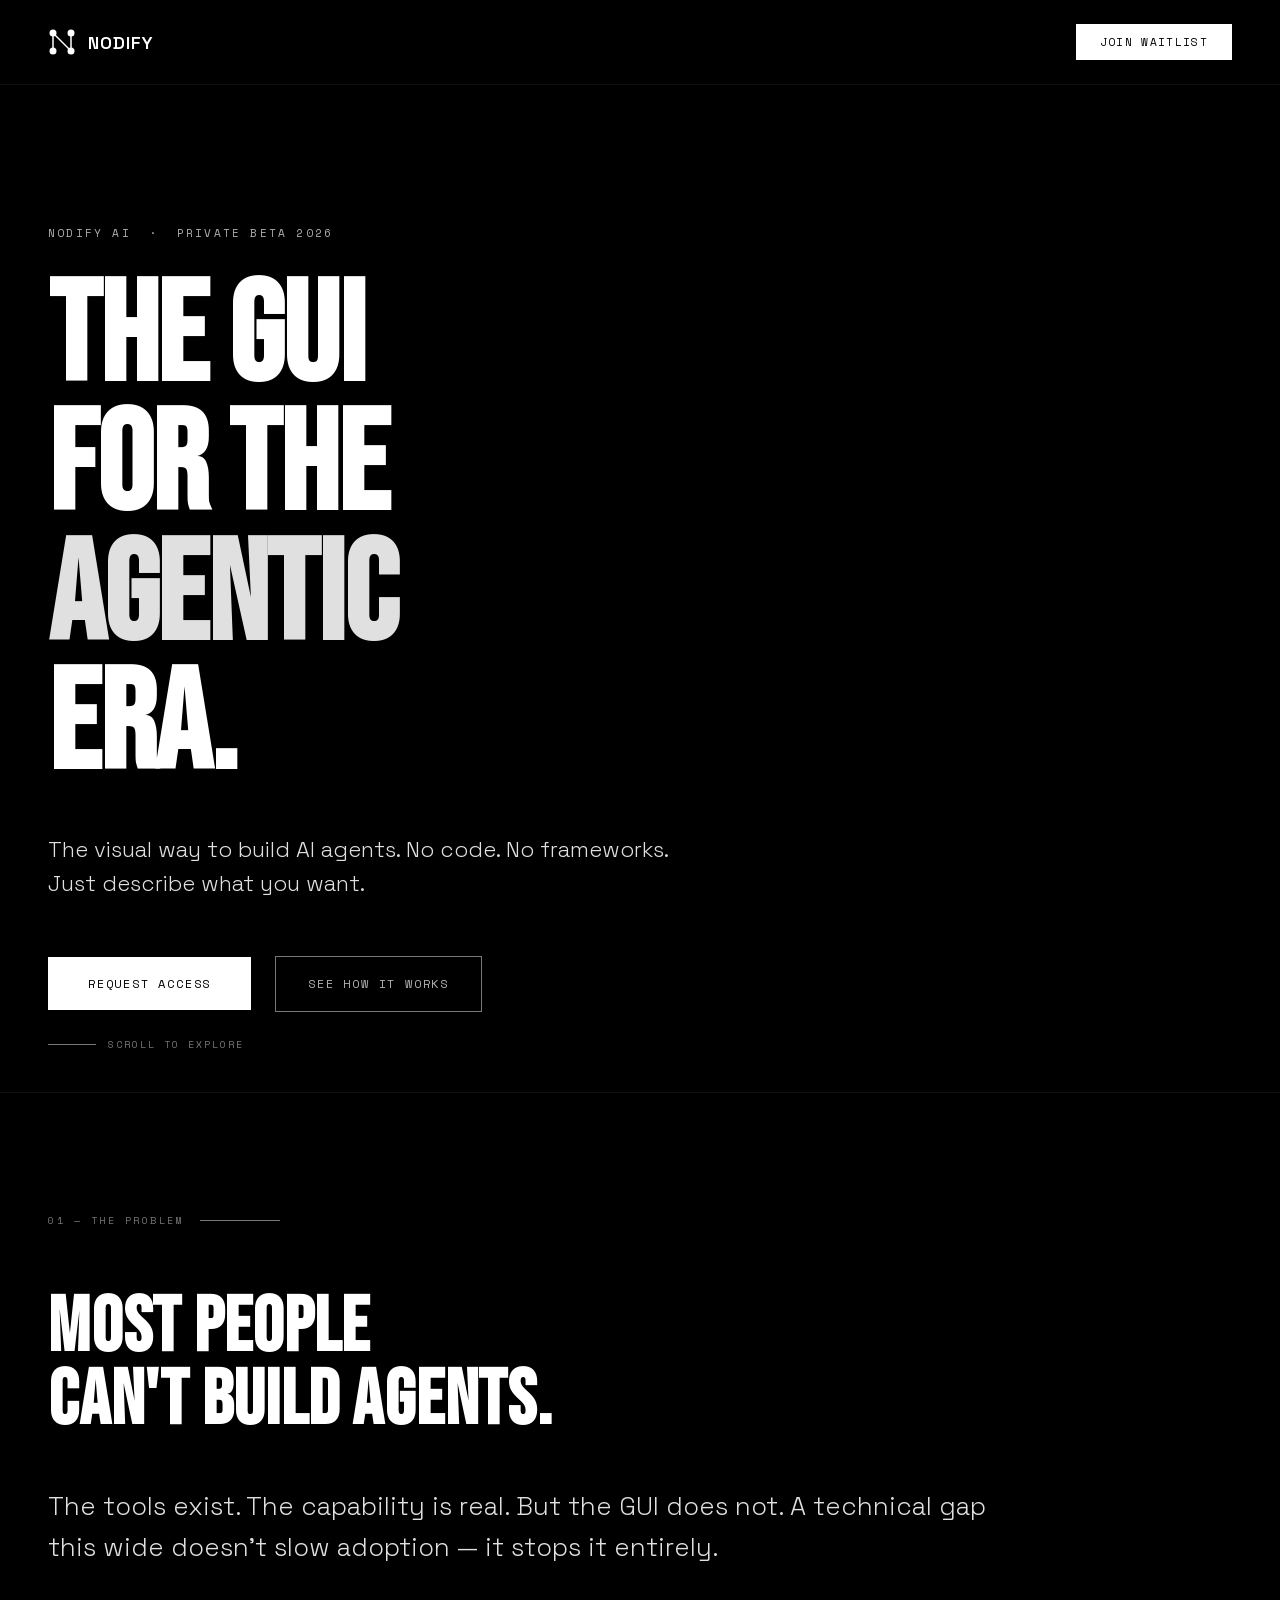
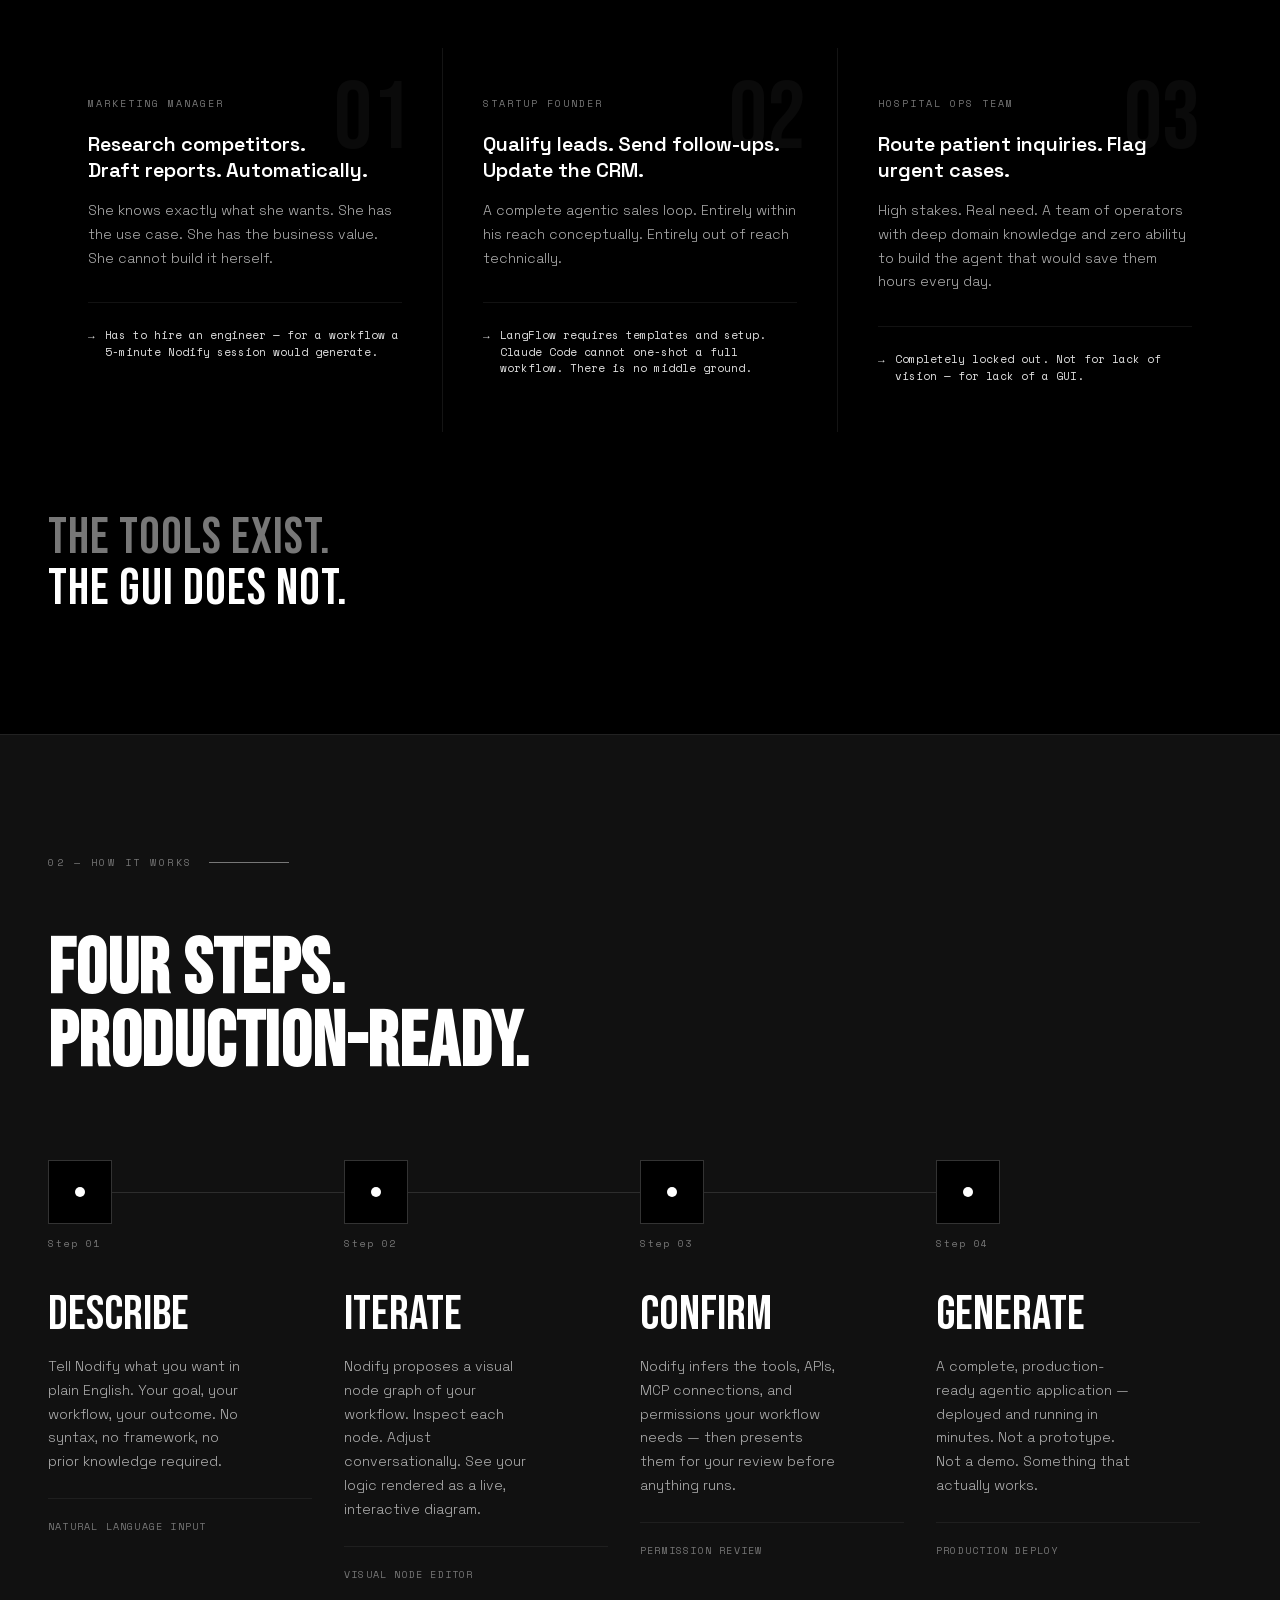
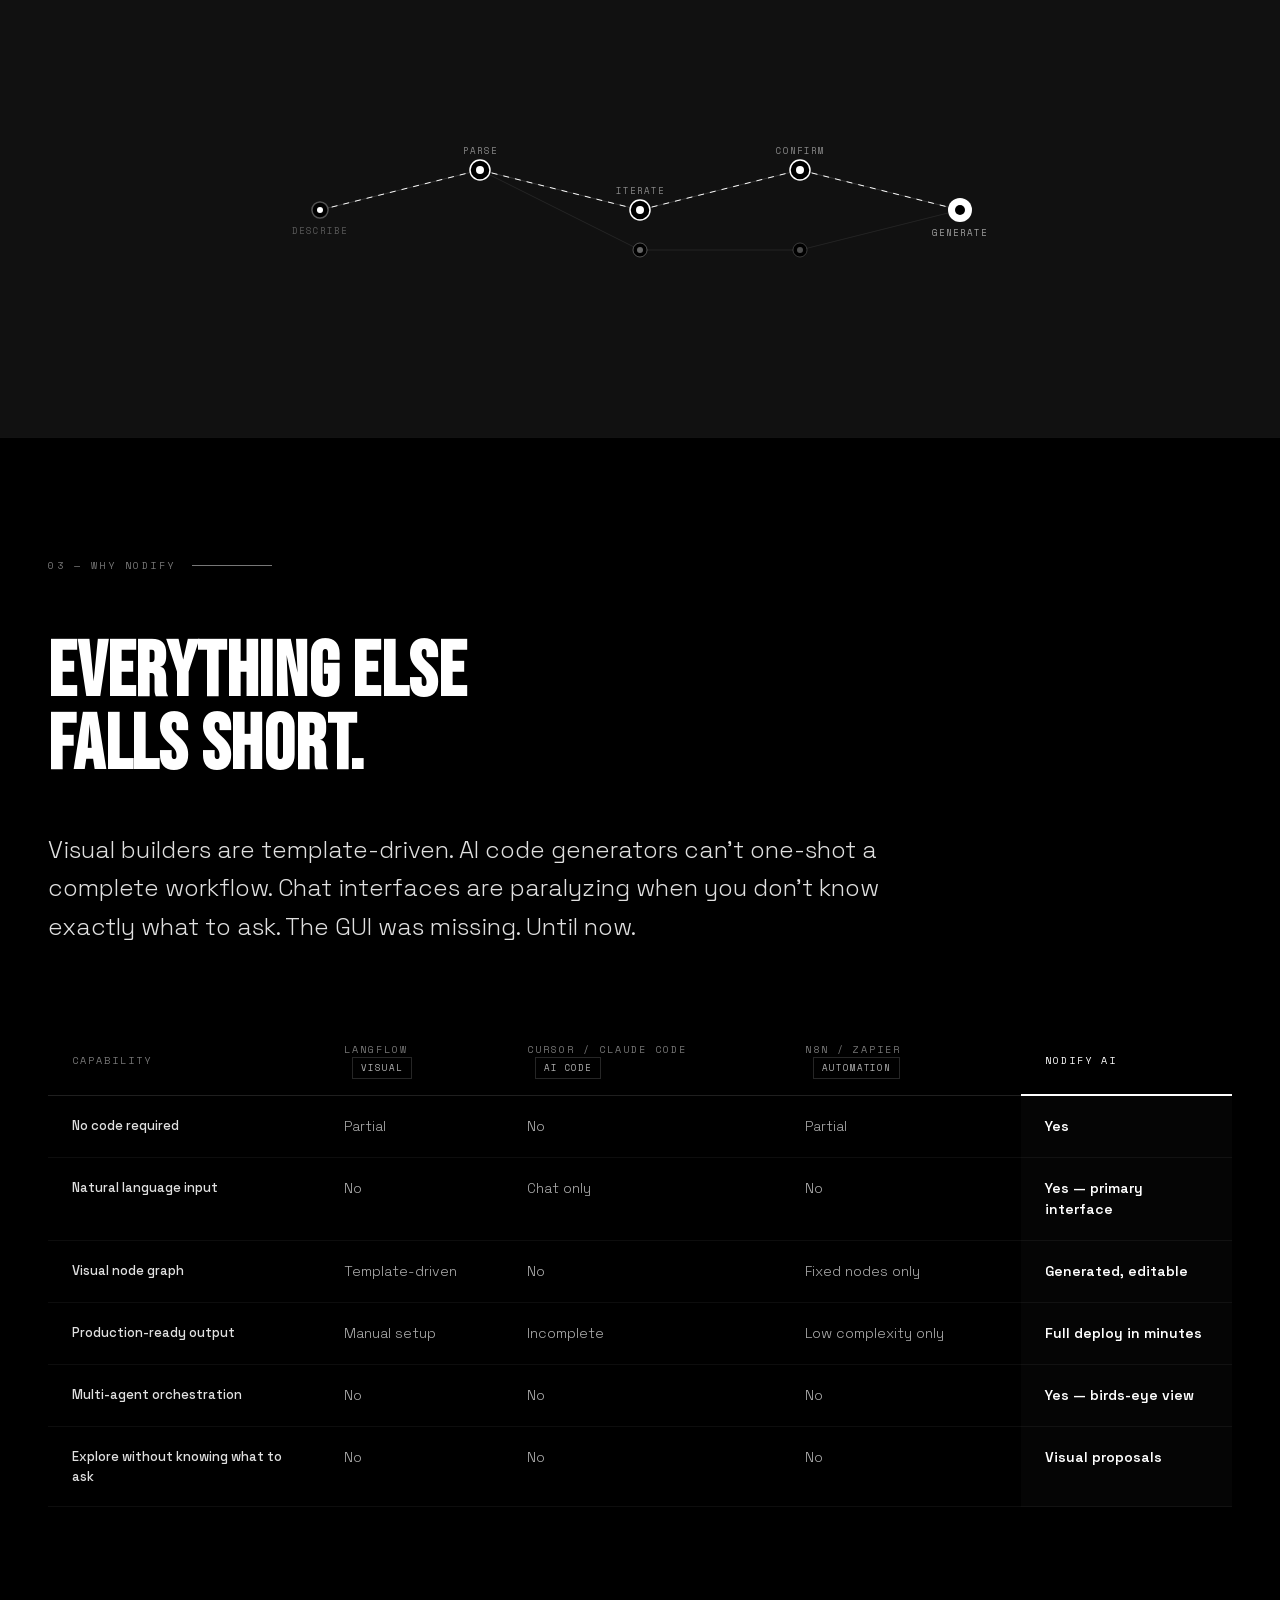
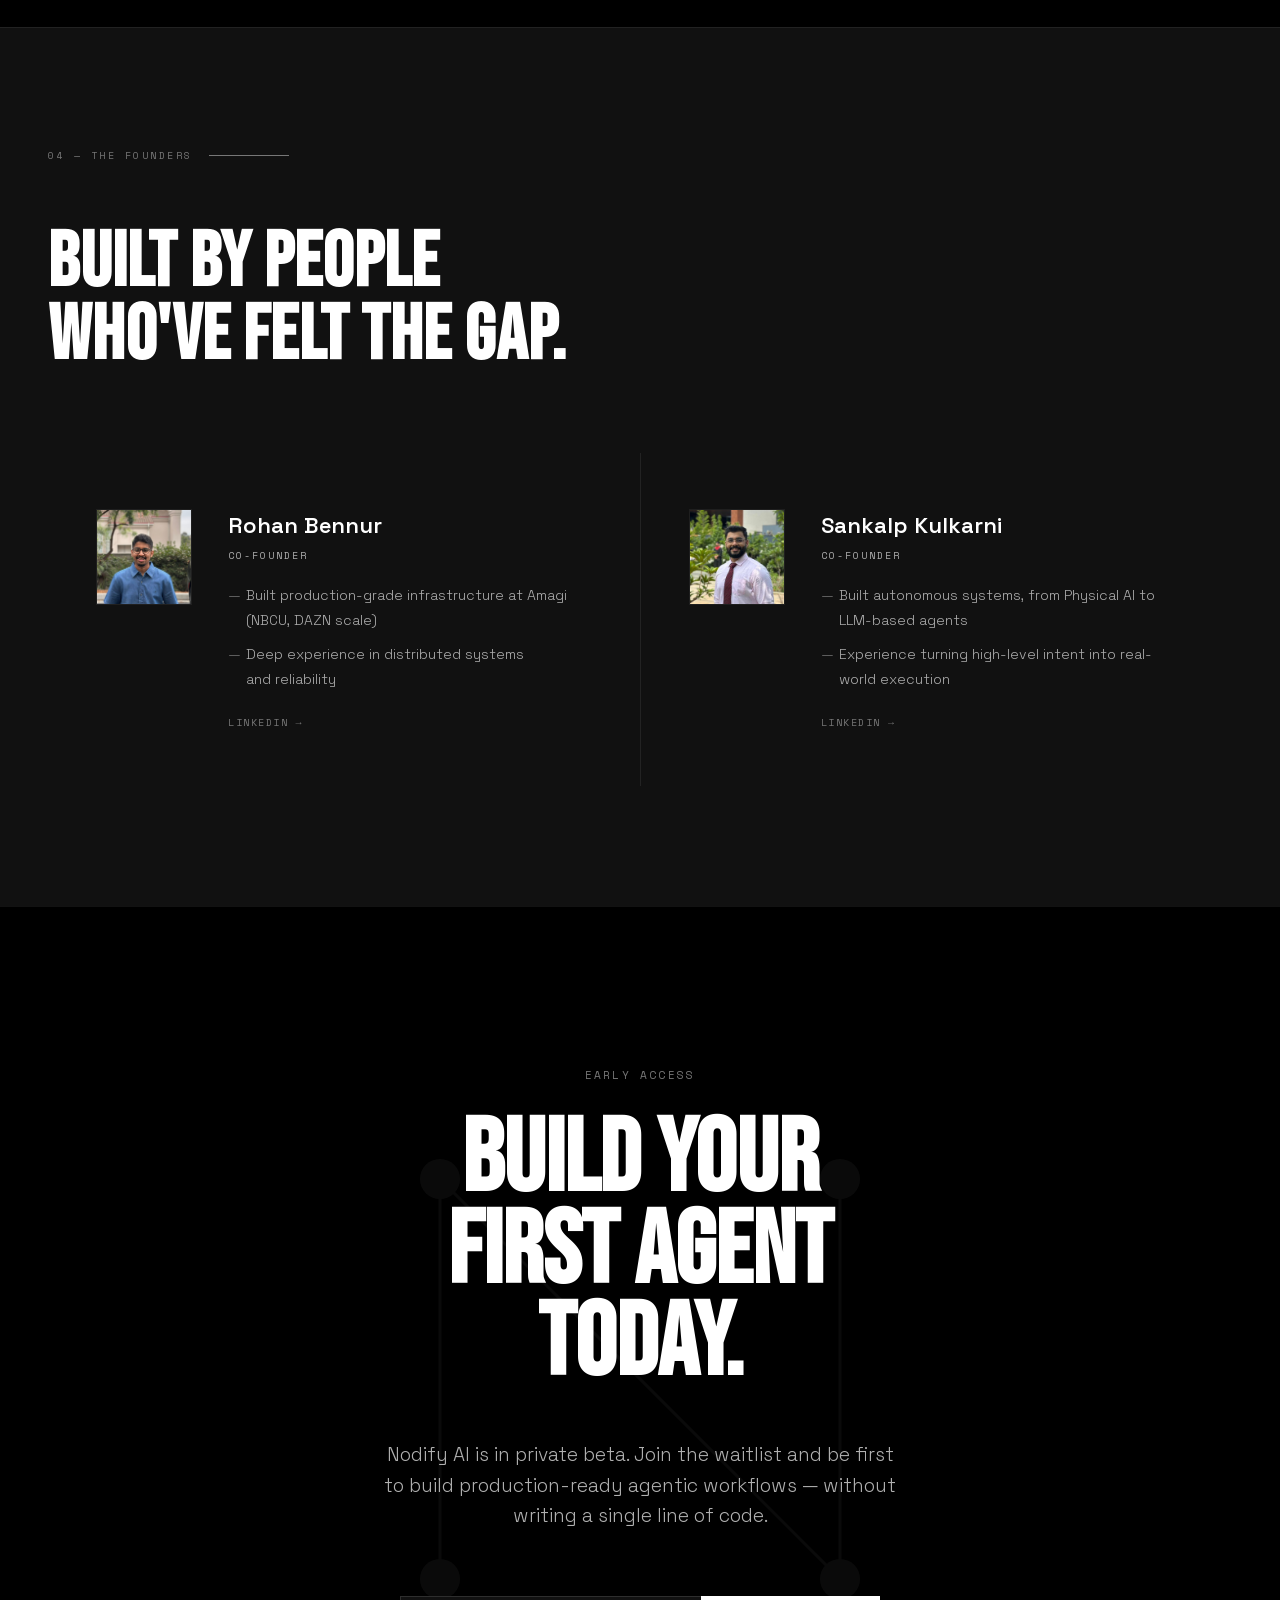
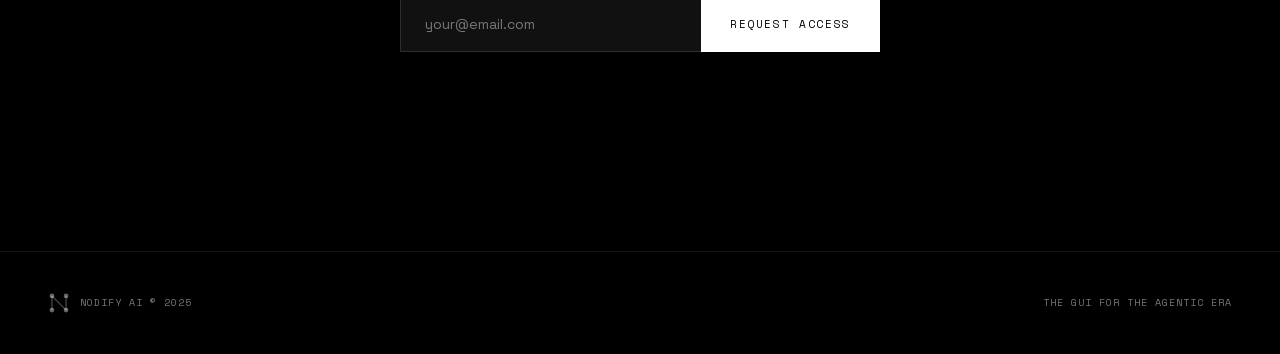
==== commit ae561bea: "Move step labels below node boxes to prevent line overlap - Change step-num-wrap to flex-direction: " ====
--- a/index.html
+++ b/index.html
@@ -181,7 +181,7 @@
   </script>
 
   <script type="__bundler/template">
-"<!DOCTYPE html>\n<html lang=\"en\"><head>\n<meta charset=\"UTF-8\">\n<meta name=\"viewport\" content=\"width=device-width, initial-scale=1.0\">\n<title>Nodify AI — The GUI for the Agentic Era<\u002Ftitle>\n<link rel=\"preconnect\" href=\"https://fonts.googleapis.com\">\n<link rel=\"preconnect\" href=\"https://fonts.gstatic.com\" crossorigin=\"\">\n<style>/* latin-ext */\n@font-face {\n  font-family: 'Bebas Neue';\n  font-style: normal;\n  font-weight: 400;\n  font-display: swap;\n  src: url(\"b6985c14-fc79-47be-920b-0991e2b5bb4b\") format('woff2');\n  unicode-range: U+0100-02BA, U+02BD-02C5, U+02C7-02CC, U+02CE-02D7, U+02DD-02FF, U+0304, U+0308, U+0329, U+1D00-1DBF, U+1E00-1E9F, U+1EF2-1EFF, U+2020, U+20A0-20AB, U+20AD-20C0, U+2113, U+2C60-2C7F, U+A720-A7FF;\n}\n/* latin */\n@font-face {\n  font-family: 'Bebas Neue';\n  font-style: normal;\n  font-weight: 400;\n  font-display: swap;\n  src: url(\"1ec93dcc-114b-49dd-a244-c557903ee262\") format('woff2');\n  unicode-range: U+0000-00FF, U+0131, U+0152-0153, U+02BB-02BC, U+02C6, U+02DA, U+02DC, U+0304, U+0308, U+0329, U+2000-206F, U+20AC, U+2122, U+2191, U+2193, U+2212, U+2215, U+FEFF, U+FFFD;\n}\n/* vietnamese */\n@font-face {\n  font-family: 'Space Grotesk';\n  font-style: normal;\n  font-weight: 300;\n  font-display: swap;\n  src: url(\"7a443c3a-0b8a-41b2-bbc6-0e2114d9de09\") format('woff2');\n  unicode-range: U+0102-0103, U+0110-0111, U+0128-0129, U+0168-0169, U+01A0-01A1, U+01AF-01B0, U+0300-0301, U+0303-0304, U+0308-0309, U+0323, U+0329, U+1EA0-1EF9, U+20AB;\n}\n/* latin-ext */\n@font-face {\n  font-family: 'Space Grotesk';\n  font-style: normal;\n  font-weight: 300;\n  font-display: swap;\n  src: url(\"5bda2e71-d036-4811-9d15-2942565b2c83\") format('woff2');\n  unicode-range: U+0100-02BA, U+02BD-02C5, U+02C7-02CC, U+02CE-02D7, U+02DD-02FF, U+0304, U+0308, U+0329, U+1D00-1DBF, U+1E00-1E9F, U+1EF2-1EFF, U+2020, U+20A0-20AB, U+20AD-20C0, U+2113, U+2C60-2C7F, U+A720-A7FF;\n}\n/* latin */\n@font-face {\n  font-family: 'Space Grotesk';\n  font-style: normal;\n  font-weight: 300;\n  font-display: swap;\n  src: url(\"99dd313f-f436-43b1-9581-e95b8faa18b3\") format('woff2');\n  unicode-range: U+0000-00FF, U+0131, U+0152-0153, U+02BB-02BC, U+02C6, U+02DA, U+02DC, U+0304, U+0308, U+0329, U+2000-206F, U+20AC, U+2122, U+2191, U+2193, U+2212, U+2215, U+FEFF, U+FFFD;\n}\n/* vietnamese */\n@font-face {\n  font-family: 'Space Grotesk';\n  font-style: normal;\n  font-weight: 400;\n  font-display: swap;\n  src: url(\"7a443c3a-0b8a-41b2-bbc6-0e2114d9de09\") format('woff2');\n  unicode-range: U+0102-0103, U+0110-0111, U+0128-0129, U+0168-0169, U+01A0-01A1, U+01AF-01B0, U+0300-0301, U+0303-0304, U+0308-0309, U+0323, U+0329, U+1EA0-1EF9, U+20AB;\n}\n/* latin-ext */\n@font-face {\n  font-family: 'Space Grotesk';\n  font-style: normal;\n  font-weight: 400;\n  font-display: swap;\n  src: url(\"5bda2e71-d036-4811-9d15-2942565b2c83\") format('woff2');\n  unicode-range: U+0100-02BA, U+02BD-02C5, U+02C7-02CC, U+02CE-02D7, U+02DD-02FF, U+0304, U+0308, U+0329, U+1D00-1DBF, U+1E00-1E9F, U+1EF2-1EFF, U+2020, U+20A0-20AB, U+20AD-20C0, U+2113, U+2C60-2C7F, U+A720-A7FF;\n}\n/* latin */\n@font-face {\n  font-family: 'Space Grotesk';\n  font-style: normal;\n  font-weight: 400;\n  font-display: swap;\n  src: url(\"99dd313f-f436-43b1-9581-e95b8faa18b3\") format('woff2');\n  unicode-range: U+0000-00FF, U+0131, U+0152-0153, U+02BB-02BC, U+02C6, U+02DA, U+02DC, U+0304, U+0308, U+0329, U+2000-206F, U+20AC, U+2122, U+2191, U+2193, U+2212, U+2215, U+FEFF, U+FFFD;\n}\n/* vietnamese */\n@font-face {\n  font-family: 'Space Grotesk';\n  font-style: normal;\n  font-weight: 500;\n  font-display: swap;\n  src: url(\"7a443c3a-0b8a-41b2-bbc6-0e2114d9de09\") format('woff2');\n  unicode-range: U+0102-0103, U+0110-0111, U+0128-0129, U+0168-0169, U+01A0-01A1, U+01AF-01B0, U+0300-0301, U+0303-0304, U+0308-0309, U+0323, U+0329, U+1EA0-1EF9, U+20AB;\n}\n/* latin-ext */\n@font-face {\n  font-family: 'Space Grotesk';\n  font-style: normal;\n  font-weight: 500;\n  font-display: swap;\n  src: url(\"5bda2e71-d036-4811-9d15-2942565b2c83\") format('woff2');\n  unicode-range: U+0100-02BA, U+02BD-02C5, U+02C7-02CC, U+02CE-02D7, U+02DD-02FF, U+0304, U+0308, U+0329, U+1D00-1DBF, U+1E00-1E9F, U+1EF2-1EFF, U+2020, U+20A0-20AB, U+20AD-20C0, U+2113, U+2C60-2C7F, U+A720-A7FF;\n}\n/* latin */\n@font-face {\n  font-family: 'Space Grotesk';\n  font-style: normal;\n  font-weight: 500;\n  font-display: swap;\n  src: url(\"99dd313f-f436-43b1-9581-e95b8faa18b3\") format('woff2');\n  unicode-range: U+0000-00FF, U+0131, U+0152-0153, U+02BB-02BC, U+02C6, U+02DA, U+02DC, U+0304, U+0308, U+0329, U+2000-206F, U+20AC, U+2122, U+2191, U+2193, U+2212, U+2215, U+FEFF, U+FFFD;\n}\n/* vietnamese */\n@font-face {\n  font-family: 'Space Grotesk';\n  font-style: normal;\n  font-weight: 600;\n  font-display: swap;\n  src: url(\"7a443c3a-0b8a-41b2-bbc6-0e2114d9de09\") format('woff2');\n  unicode-range: U+0102-0103, U+0110-0111, U+0128-0129, U+0168-0169, U+01A0-01A1, U+01AF-01B0, U+0300-0301, U+0303-0304, U+0308-0309, U+0323, U+0329, U+1EA0-1EF9, U+20AB;\n}\n/* latin-ext */\n@font-face {\n  font-family: 'Space Grotesk';\n  font-style: normal;\n  font-weight: 600;\n  font-display: swap;\n  src: url(\"5bda2e71-d036-4811-9d15-2942565b2c83\") format('woff2');\n  unicode-range: U+0100-02BA, U+02BD-02C5, U+02C7-02CC, U+02CE-02D7, U+02DD-02FF, U+0304, U+0308, U+0329, U+1D00-1DBF, U+1E00-1E9F, U+1EF2-1EFF, U+2020, U+20A0-20AB, U+20AD-20C0, U+2113, U+2C60-2C7F, U+A720-A7FF;\n}\n/* latin */\n@font-face {\n  font-family: 'Space Grotesk';\n  font-style: normal;\n  font-weight: 600;\n  font-display: swap;\n  src: url(\"99dd313f-f436-43b1-9581-e95b8faa18b3\") format('woff2');\n  unicode-range: U+0000-00FF, U+0131, U+0152-0153, U+02BB-02BC, U+02C6, U+02DA, U+02DC, U+0304, U+0308, U+0329, U+2000-206F, U+20AC, U+2122, U+2191, U+2193, U+2212, U+2215, U+FEFF, U+FFFD;\n}\n/* vietnamese */\n@font-face {\n  font-family: 'Space Mono';\n  font-style: normal;\n  font-weight: 400;\n  font-display: swap;\n  src: url(\"b71b7df5-fe2b-44d1-a353-3a3b2d4b30aa\") format('woff2');\n  unicode-range: U+0102-0103, U+0110-0111, U+0128-0129, U+0168-0169, U+01A0-01A1, U+01AF-01B0, U+0300-0301, U+0303-0304, U+0308-0309, U+0323, U+0329, U+1EA0-1EF9, U+20AB;\n}\n/* latin-ext */\n@font-face {\n  font-family: 'Space Mono';\n  font-style: normal;\n  font-weight: 400;\n  font-display: swap;\n  src: url(\"29311adb-69a2-4198-b3e5-ebba5e5f6531\") format('woff2');\n  unicode-range: U+0100-02BA, U+02BD-02C5, U+02C7-02CC, U+02CE-02D7, U+02DD-02FF, U+0304, U+0308, U+0329, U+1D00-1DBF, U+1E00-1E9F, U+1EF2-1EFF, U+2020, U+20A0-20AB, U+20AD-20C0, U+2113, U+2C60-2C7F, U+A720-A7FF;\n}\n/* latin */\n@font-face {\n  font-family: 'Space Mono';\n  font-style: normal;\n  font-weight: 400;\n  font-display: swap;\n  src: url(\"38f4e63a-e605-405d-9fdc-22572b678c43\") format('woff2');\n  unicode-range: U+0000-00FF, U+0131, U+0152-0153, U+02BB-02BC, U+02C6, U+02DA, U+02DC, U+0304, U+0308, U+0329, U+2000-206F, U+20AC, U+2122, U+2191, U+2193, U+2212, U+2215, U+FEFF, U+FFFD;\n}\n/* vietnamese */\n@font-face {\n  font-family: 'Space Mono';\n  font-style: normal;\n  font-weight: 700;\n  font-display: swap;\n  src: url(\"f1b2ef04-9197-4ba7-8726-d6138893e073\") format('woff2');\n  unicode-range: U+0102-0103, U+0110-0111, U+0128-0129, U+0168-0169, U+01A0-01A1, U+01AF-01B0, U+0300-0301, U+0303-0304, U+0308-0309, U+0323, U+0329, U+1EA0-1EF9, U+20AB;\n}\n/* latin-ext */\n@font-face {\n  font-family: 'Space Mono';\n  font-style: normal;\n  font-weight: 700;\n  font-display: swap;\n  src: url(\"30b5f90f-02d6-4591-8638-c158ea690016\") format('woff2');\n  unicode-range: U+0100-02BA, U+02BD-02C5, U+02C7-02CC, U+02CE-02D7, U+02DD-02FF, U+0304, U+0308, U+0329, U+1D00-1DBF, U+1E00-1E9F, U+1EF2-1EFF, U+2020, U+20A0-20AB, U+20AD-20C0, U+2113, U+2C60-2C7F, U+A720-A7FF;\n}\n/* latin */\n@font-face {\n  font-family: 'Space Mono';\n  font-style: normal;\n  font-weight: 700;\n  font-display: swap;\n  src: url(\"7ebf125b-0d8c-48cd-a3a4-9d37584b1bb8\") format('woff2');\n  unicode-range: U+0000-00FF, U+0131, U+0152-0153, U+02BB-02BC, U+02C6, U+02DA, U+02DC, U+0304, U+0308, U+0329, U+2000-206F, U+20AC, U+2122, U+2191, U+2193, U+2212, U+2215, U+FEFF, U+FFFD;\n}\n<\u002Fstyle>\n\n\n\n<style>\n  *, *::before, *::after { box-sizing: border-box; margin: 0; padding: 0; }\n\n  :root {\n    --black: #000000;\n    --white: #ffffff;\n    --gray-1: #f0f0f0;\n    --gray-2: #e0e0e0;\n    --gray-3: #b0b0b0;\n    --gray-4: #777777;\n    --gray-5: #1a1a1a;\n    --gray-6: #111111;\n  }\n\n  html { scroll-behavior: smooth; }\n\n  body {\n    background: var(--black);\n    color: var(--white);\n    font-family: 'Space Grotesk', sans-serif;\n    font-size: 16px;\n    line-height: 1.5;\n    overflow-x: hidden;\n    -webkit-font-smoothing: antialiased;\n  }\n\n  /* ─── NAV ─── */\n  nav {\n    position: fixed;\n    top: 0; left: 0; right: 0;\n    z-index: 100;\n    display: flex;\n    justify-content: space-between;\n    align-items: center;\n    padding: 24px 48px;\n    background: rgba(0,0,0,0.85);\n    backdrop-filter: blur(12px);\n    border-bottom: 1px solid rgba(255,255,255,0.06);\n  }\n\n  .nav-logo {\n    display: flex;\n    align-items: center;\n    gap: 12px;\n    text-decoration: none;\n  }\n\n  .nav-wordmark {\n    font-family: 'Space Grotesk', sans-serif;\n    font-weight: 600;\n    font-size: 18px;\n    letter-spacing: 0.05em;\n    color: var(--white);\n    text-transform: uppercase;\n  }\n\n  .nav-cta {\n    font-family: 'Space Mono', monospace;\n    font-size: 11px;\n    letter-spacing: 0.12em;\n    text-transform: uppercase;\n    color: var(--black);\n    background: var(--white);\n    border: none;\n    padding: 10px 24px;\n    cursor: pointer;\n    transition: background 0.2s, color 0.2s;\n  }\n  .nav-cta:hover { background: var(--gray-2); }\n\n  /* ─── HERO ─── */\n  .hero {\n    min-height: 100vh;\n    display: flex;\n    flex-direction: column;\n    justify-content: center;\n    padding: 140px 48px 80px;\n    position: relative;\n    overflow: hidden;\n  }\n\n  .hero-bg-canvas {\n    position: fixed;\n    top: 0; left: 0;\n    width: 100vw;\n    height: 100vh;\n    pointer-events: none;\n    opacity: 0.2;\n    z-index: 0;\n  }\n\n  nav, section, footer { position: relative; z-index: 1; }\n\n  .hero-label {\n    font-family: 'Space Mono', monospace;\n    font-size: 11px;\n    letter-spacing: 0.2em;\n    text-transform: uppercase;\n    color: var(--gray-3);\n    margin-bottom: 32px;\n    opacity: 0;\n    animation: fadeUp 0.8s 0.2s forwards;\n  }\n\n  .hero-headline {\n    font-family: 'Bebas Neue', sans-serif;\n    font-size: clamp(72px, 11vw, 180px);\n    line-height: 0.92;\n    letter-spacing: -0.01em;\n    text-transform: uppercase;\n    color: var(--white);\n    max-width: 14ch;\n    opacity: 0;\n    animation: fadeUp 0.9s 0.3s forwards;\n  }\n\n  .hero-headline em {\n    font-style: normal;\n    color: var(--gray-2);\n  }\n\n  .hero-tagline {\n    margin-top: 40px;\n    font-size: clamp(16px, 1.8vw, 22px);\n    font-weight: 300;\n    color: var(--gray-2);\n    max-width: 48ch;\n    line-height: 1.55;\n    text-wrap: pretty;\n    opacity: 0;\n    animation: fadeUp 0.9s 0.5s forwards;\n  }\n\n  .hero-actions {\n    margin-top: 56px;\n    display: flex;\n    align-items: center;\n    gap: 24px;\n    flex-wrap: wrap;\n    opacity: 0;\n    animation: fadeUp 0.9s 0.65s forwards;\n  }\n\n  .btn-primary {\n    font-family: 'Space Mono', monospace;\n    font-size: 12px;\n    letter-spacing: 0.15em;\n    text-transform: uppercase;\n    color: var(--black);\n    background: var(--white);\n    border: none;\n    padding: 18px 40px;\n    cursor: pointer;\n    transition: background 0.2s, transform 0.15s;\n    white-space: nowrap;\n  }\n  .btn-primary:hover { background: var(--gray-1); transform: translateY(-1px); }\n\n  .btn-ghost {\n    font-family: 'Space Mono', monospace;\n    font-size: 12px;\n    letter-spacing: 0.15em;\n    text-transform: uppercase;\n    color: var(--gray-3);\n    background: transparent;\n    border: 1px solid var(--gray-4);\n    padding: 18px 32px;\n    cursor: pointer;\n    transition: color 0.2s, border-color 0.2s;\n    text-decoration: none;\n    display: inline-block;\n  }\n  .btn-ghost:hover { color: var(--white); border-color: var(--gray-2); }\n\n  .hero-scroll-hint {\n    position: absolute;\n    bottom: 40px;\n    left: 48px;\n    display: flex;\n    align-items: center;\n    gap: 12px;\n    font-family: 'Space Mono', monospace;\n    font-size: 10px;\n    letter-spacing: 0.2em;\n    text-transform: uppercase;\n    color: var(--gray-4);\n    opacity: 0;\n    animation: fadeUp 1s 1.2s forwards;\n  }\n  .scroll-line {\n    width: 48px;\n    height: 1px;\n    background: var(--gray-4);\n  }\n\n  /* ─── SECTION STRUCTURE ─── */\n  section {\n    padding: 120px 48px;\n    border-top: 1px solid rgba(255,255,255,0.07);\n  }\n\n  .section-label {\n    font-family: 'Space Mono', monospace;\n    font-size: 10px;\n    letter-spacing: 0.25em;\n    text-transform: uppercase;\n    color: var(--gray-4);\n    margin-bottom: 64px;\n    display: flex;\n    align-items: center;\n    gap: 16px;\n  }\n  .section-label::after {\n    content: '';\n    flex: 1;\n    max-width: 80px;\n    height: 1px;\n    background: var(--gray-4);\n  }\n\n  .section-headline {\n    font-family: 'Bebas Neue', sans-serif;\n    font-size: clamp(48px, 6vw, 96px);\n    line-height: 0.95;\n    letter-spacing: 0.01em;\n    text-transform: uppercase;\n    color: var(--white);\n    margin-bottom: 48px;\n  }\n\n  /* ─── PROBLEM SECTION ─── */\n  .problem-section { background: var(--black); }\n\n  .problem-intro {\n    font-size: clamp(18px, 2vw, 26px);\n    font-weight: 300;\n    color: var(--gray-2);\n    max-width: 56ch;\n    line-height: 1.6;\n    margin-bottom: 80px;\n    text-wrap: pretty;\n  }\n\n  .problem-grid {\n    display: grid;\n    grid-template-columns: repeat(3, 1fr);\n    gap: 1px;\n    background: rgba(255,255,255,0.08);\n    margin-top: 80px;\n  }\n\n  .problem-card {\n    background: var(--black);\n    padding: 48px 40px;\n    position: relative;\n  }\n\n  .problem-card-num {\n    font-family: 'Bebas Neue', sans-serif;\n    font-size: 96px;\n    line-height: 1;\n    color: rgba(255,255,255,0.04);\n    position: absolute;\n    top: 24px;\n    right: 32px;\n    pointer-events: none;\n    user-select: none;\n  }\n\n  .problem-card-role {\n    font-family: 'Space Mono', monospace;\n    font-size: 10px;\n    letter-spacing: 0.2em;\n    text-transform: uppercase;\n    color: var(--gray-4);\n    margin-bottom: 20px;\n  }\n\n  .problem-card-title {\n    font-family: 'Space Grotesk', sans-serif;\n    font-weight: 600;\n    font-size: 20px;\n    color: var(--white);\n    margin-bottom: 16px;\n    line-height: 1.3;\n  }\n\n  .problem-card-body {\n    font-size: 14px;\n    font-weight: 300;\n    color: var(--gray-3);\n    line-height: 1.7;\n  }\n\n  .problem-card-barrier {\n    margin-top: 32px;\n    padding-top: 24px;\n    border-top: 1px solid rgba(255,255,255,0.07);\n    font-family: 'Space Mono', monospace;\n    font-size: 11px;\n    color: var(--gray-2);\n    display: flex;\n    align-items: flex-start;\n    gap: 10px;\n    line-height: 1.5;\n  }\n  .problem-card-barrier::before {\n    content: '→';\n    flex-shrink: 0;\n    margin-top: 1px;\n  }\n\n  .problem-footer {\n    margin-top: 80px;\n    font-family: 'Bebas Neue', sans-serif;\n    font-size: clamp(32px, 4vw, 64px);\n    line-height: 1;\n    color: var(--gray-4);\n    text-transform: uppercase;\n    letter-spacing: 0.02em;\n  }\n  .problem-footer span { color: var(--white); }\n\n  /* ─── HOW IT WORKS ─── */\n  .how-section { background: var(--gray-6); }\n\n  .steps-container {\n    display: grid;\n    grid-template-columns: repeat(4, 1fr);\n    gap: 0;\n    margin-top: 80px;\n    position: relative;\n  }\n\n  .steps-container::before {\n    content: '';\n    position: absolute;\n    top: 32px;\n    left: 32px;\n    right: calc(25% - 32px);\n    height: 1px;\n    background: rgba(255,255,255,0.12);\n    pointer-events: none;\n  }\n\n  .step {\n    padding: 0 32px 48px 0;\n    position: relative;\n  }\n\n  .step-num-wrap {\n    display: flex;\n    align-items: center;\n    gap: 16px;\n    margin-bottom: 40px;\n  }\n\n  .step-node {\n    width: 64px;\n    height: 64px;\n    border: 1px solid rgba(255,255,255,0.2);\n    display: flex;\n    align-items: center;\n    justify-content: center;\n    flex-shrink: 0;\n    position: relative;\n    background: var(--black);\n  }\n\n  .step-node-inner {\n    width: 10px;\n    height: 10px;\n    background: var(--white);\n    border-radius: 50%;\n  }\n\n  .step-num {\n    font-family: 'Space Mono', monospace;\n    font-size: 10px;\n    letter-spacing: 0.15em;\n    color: var(--gray-4);\n  }\n\n  .step-verb {\n    font-family: 'Bebas Neue', sans-serif;\n    font-size: 48px;\n    line-height: 1;\n    color: var(--white);\n    margin-bottom: 16px;\n    text-transform: uppercase;\n  }\n\n  .step-body {\n    font-size: 14px;\n    font-weight: 300;\n    color: var(--gray-3);\n    line-height: 1.7;\n    max-width: 22ch;\n  }\n\n  .step-detail {\n    margin-top: 24px;\n    font-family: 'Space Mono', monospace;\n    font-size: 10px;\n    letter-spacing: 0.12em;\n    text-transform: uppercase;\n    color: var(--gray-4);\n    padding-top: 20px;\n    border-top: 1px solid rgba(255,255,255,0.06);\n  }\n\n  /* ─── COMPARISON ─── */\n  .comparison-section { background: var(--black); }\n\n  .comparison-intro {\n    font-size: clamp(18px, 2vw, 24px);\n    font-weight: 300;\n    color: var(--gray-2);\n    max-width: 52ch;\n    line-height: 1.6;\n    margin-bottom: 80px;\n    text-wrap: pretty;\n  }\n\n  .comparison-table {\n    width: 100%;\n    border-collapse: collapse;\n    font-size: 14px;\n  }\n\n  .comparison-table th {\n    font-family: 'Space Mono', monospace;\n    font-size: 10px;\n    letter-spacing: 0.2em;\n    text-transform: uppercase;\n    color: var(--gray-4);\n    text-align: left;\n    padding: 16px 24px;\n    border-bottom: 1px solid rgba(255,255,255,0.12);\n    font-weight: 400;\n  }\n\n  .comparison-table th.nodify-col {\n    color: var(--white);\n    border-bottom: 2px solid var(--white);\n  }\n\n  .comparison-table td {\n    padding: 20px 24px;\n    border-bottom: 1px solid rgba(255,255,255,0.05);\n    color: var(--gray-2);\n    vertical-align: top;\n    line-height: 1.5;\n    font-weight: 300;\n  }\n\n  .comparison-table td:first-child {\n    color: var(--gray-2);\n    font-weight: 500;\n    font-size: 13px;\n  }\n\n  .comparison-table td.nodify-col {\n    color: var(--white);\n    font-weight: 400;\n    background: rgba(255,255,255,0.02);\n  }\n\n  .check { color: var(--white); font-weight: 600; }\n  .cross { color: var(--gray-3); }\n\n  .tag {\n    display: inline-block;\n    font-family: 'Space Mono', monospace;\n    font-size: 9px;\n    letter-spacing: 0.1em;\n    text-transform: uppercase;\n    border: 1px solid rgba(255,255,255,0.15);\n    padding: 3px 8px;\n    color: var(--gray-3);\n    margin-left: 8px;\n    vertical-align: middle;\n  }\n\n  /* ─── NODE GRAPH VISUAL ─── */\n  .graph-visual-section {\n    background: var(--gray-6);\n    padding: 120px 48px;\n    border-top: 1px solid rgba(255,255,255,0.07);\n    text-align: center;\n    overflow: hidden;\n    position: relative;\n  }\n\n  .graph-canvas-wrap {\n    max-width: 800px;\n    margin: 80px auto 0;\n    position: relative;\n  }\n\n  /* ─── WAITLIST / CTA ─── */\n  .cta-section {\n    background: var(--black);\n    padding: 160px 48px;\n    text-align: center;\n    position: relative;\n    overflow: hidden;\n  }\n\n  .cta-bg-node {\n    position: absolute;\n    inset: 0;\n    display: flex;\n    align-items: center;\n    justify-content: center;\n    opacity: 0.04;\n    pointer-events: none;\n  }\n\n  .cta-eyebrow {\n    font-family: 'Space Mono', monospace;\n    font-size: 11px;\n    letter-spacing: 0.2em;\n    text-transform: uppercase;\n    color: var(--gray-4);\n    margin-bottom: 32px;\n  }\n\n  .cta-headline {\n    font-family: 'Bebas Neue', sans-serif;\n    font-size: clamp(56px, 8vw, 128px);\n    line-height: 0.9;\n    text-transform: uppercase;\n    color: var(--white);\n    margin-bottom: 48px;\n    position: relative;\n  }\n\n  .cta-sub {\n    font-size: clamp(16px, 1.5vw, 20px);\n    font-weight: 300;\n    color: var(--gray-3);\n    max-width: 44ch;\n    margin: 0 auto 64px;\n    line-height: 1.6;\n    text-wrap: pretty;\n  }\n\n  .waitlist-form {\n    display: flex;\n    max-width: 480px;\n    margin: 0 auto;\n    gap: 0;\n  }\n\n  .waitlist-input {\n    flex: 1;\n    background: var(--gray-6);\n    border: 1px solid rgba(255,255,255,0.12);\n    border-right: none;\n    color: var(--white);\n    font-family: 'Space Grotesk', sans-serif;\n    font-size: 14px;\n    padding: 18px 24px;\n    outline: none;\n    transition: border-color 0.2s;\n  }\n  .waitlist-input::placeholder { color: var(--gray-4); }\n  .waitlist-input:focus { border-color: rgba(255,255,255,0.3); }\n\n  .waitlist-submit {\n    font-family: 'Space Mono', monospace;\n    font-size: 11px;\n    letter-spacing: 0.15em;\n    text-transform: uppercase;\n    color: var(--black);\n    background: var(--white);\n    border: 1px solid var(--white);\n    padding: 18px 28px;\n    cursor: pointer;\n    transition: background 0.2s;\n    white-space: nowrap;\n  }\n  .waitlist-submit:hover { background: var(--gray-1); }\n\n  .cta-footnote {\n    margin-top: 24px;\n    font-family: 'Space Mono', monospace;\n    font-size: 10px;\n    letter-spacing: 0.12em;\n    text-transform: uppercase;\n    color: var(--gray-5);\n  }\n\n  /* ─── FOOTER ─── */\n  footer {\n    border-top: 1px solid rgba(255,255,255,0.07);\n    padding: 40px 48px;\n    display: flex;\n    justify-content: space-between;\n    align-items: center;\n  }\n\n  .footer-logo {\n    display: flex;\n    align-items: center;\n    gap: 10px;\n  }\n\n  .footer-copy {\n    font-family: 'Space Mono', monospace;\n    font-size: 10px;\n    letter-spacing: 0.1em;\n    color: var(--gray-4);\n    text-transform: uppercase;\n  }\n\n  /* ─── ANIMATIONS ─── */\n  @keyframes fadeUp {\n    from { opacity: 0; transform: translateY(20px); }\n    to { opacity: 1; transform: translateY(0); }\n  }\n\n  @keyframes nodePulse {\n    0%, 100% { opacity: 1; r: 5; }\n    50% { opacity: 0.4; r: 7; }\n  }\n\n  @keyframes dashFlow {\n    to { stroke-dashoffset: -40; }\n  }\n\n  .flow-edge {\n    stroke-dasharray: 6 6;\n    animation: dashFlow 2s linear infinite;\n  }\n\n  /* Scroll-triggered reveals — elegant, smooth */\n  .reveal {\n    opacity: 0;\n    transform: translate3d(0, 28px, 0);\n    filter: blur(4px);\n    transition:\n      opacity 1.1s cubic-bezier(0.22, 1, 0.36, 1),\n      transform 1.1s cubic-bezier(0.22, 1, 0.36, 1),\n      filter 1.1s cubic-bezier(0.22, 1, 0.36, 1);\n    will-change: opacity, transform, filter;\n  }\n  .reveal.visible {\n    opacity: 1;\n    transform: translate3d(0, 0, 0);\n    filter: blur(0);\n  }\n\n  /* Subtle stagger for grid children when the container reveals */\n  .reveal.stagger > * {\n    opacity: 0;\n    transform: translate3d(0, 24px, 0);\n    transition:\n      opacity 0.9s cubic-bezier(0.22, 1, 0.36, 1),\n      transform 0.9s cubic-bezier(0.22, 1, 0.36, 1);\n  }\n  .reveal.stagger.visible > * {\n    opacity: 1;\n    transform: translate3d(0, 0, 0);\n  }\n  .reveal.stagger.visible > *:nth-child(1) { transition-delay: 0.05s; }\n  .reveal.stagger.visible > *:nth-child(2) { transition-delay: 0.18s; }\n  .reveal.stagger.visible > *:nth-child(3) { transition-delay: 0.31s; }\n  .reveal.stagger.visible > *:nth-child(4) { transition-delay: 0.44s; }\n\n  /* Gentle parallax drift on sections as they enter */\n  @media (prefers-reduced-motion: no-preference) {\n    section {\n      transform: translate3d(0, 0, 0);\n      transition: transform 0.2s linear;\n    }\n  }\n\n  @media (prefers-reduced-motion: reduce) {\n    .reveal, .reveal.stagger > * {\n      transition: none !important;\n      opacity: 1 !important;\n      transform: none !important;\n      filter: none !important;\n    }\n  }\n\n  /* ─── RESPONSIVE ─── */\n  @media (max-width: 900px) {\n    nav { padding: 20px 24px; }\n    .hero { padding: 120px 24px 60px; }\n    section { padding: 80px 24px; }\n    .problem-grid { grid-template-columns: 1fr; }\n    .steps-container { grid-template-columns: repeat(2, 1fr); gap: 48px; }\n    .steps-container::before { display: none; }\n    footer { flex-direction: column; gap: 16px; text-align: center; }\n    .waitlist-form { flex-direction: column; }\n    .waitlist-input { border-right: 1px solid rgba(255,255,255,0.12); border-bottom: none; }\n  }\n\n  @media (max-width: 600px) {\n    .steps-container { grid-template-columns: 1fr; }\n    .hero { padding: 100px 20px 60px; }\n    section { padding: 64px 20px; }\n    nav { padding: 16px 20px; }\n    .hero-actions { gap: 16px; }\n  }\n\n  /* ─── FOUNDERS ─── */\n  .founders-section { background: var(--gray-6); }\n\n  .founders-grid {\n    display: grid;\n    grid-template-columns: repeat(2, 1fr);\n    gap: 1px;\n    background: rgba(255,255,255,0.08);\n    margin-top: 80px;\n  }\n\n  .founder-card {\n    background: var(--gray-6);\n    padding: 56px 48px;\n    display: flex;\n    gap: 36px;\n    align-items: flex-start;\n  }\n\n  .founder-avatar {\n    flex-shrink: 0;\n  }\n\n  .founder-avatar-placeholder {\n    width: 96px;\n    height: 96px;\n    border: 1px solid rgba(255,255,255,0.12);\n    display: flex;\n    align-items: center;\n    justify-content: center;\n    background: var(--black);\n    overflow: hidden;\n  }\n\n  .founder-photo {\n    width: 100%;\n    height: 100%;\n    object-fit: cover;\n    display: block;\n    filter: grayscale(0) contrast(1);\n  }\n\n  .founder-name {\n    font-family: 'Space Grotesk', sans-serif;\n    font-weight: 600;\n    font-size: 22px;\n    color: var(--white);\n    margin-bottom: 6px;\n  }\n\n  .founder-title {\n    font-family: 'Space Mono', monospace;\n    font-size: 10px;\n    letter-spacing: 0.2em;\n    text-transform: uppercase;\n    color: var(--gray-3);\n    margin-bottom: 20px;\n  }\n\n  .founder-bio {\n    font-size: 14px;\n    font-weight: 300;\n    color: var(--gray-3);\n    line-height: 1.75;\n    max-width: 38ch;\n    text-wrap: pretty;\n    margin: 0 0 24px;\n    padding-left: 18px;\n    list-style: none;\n  }\n  .founder-bio li {\n    position: relative;\n    padding-left: 0;\n    margin-bottom: 10px;\n  }\n  .founder-bio li::before {\n    content: '—';\n    position: absolute;\n    left: -18px;\n    color: var(--gray-4);\n  }\n\n  .founder-links {\n    display: flex;\n    gap: 20px;\n  }\n\n  .founder-link {\n    font-family: 'Space Mono', monospace;\n    font-size: 10px;\n    letter-spacing: 0.15em;\n    text-transform: uppercase;\n    color: var(--gray-4);\n    text-decoration: none;\n    transition: color 0.2s;\n  }\n  .founder-link:hover { color: var(--white); }\n\n  @media (max-width: 900px) {\n    .founders-grid { grid-template-columns: 1fr; }\n    .founder-card { flex-direction: column; padding: 40px 24px; }\n  }\n\n  /* Tweaks panel */\n  #tweaks-panel {\n    display: none;\n    position: fixed;\n    bottom: 24px; right: 24px;\n    background: #111;\n    border: 1px solid rgba(255,255,255,0.15);\n    padding: 24px;\n    z-index: 9999;\n    min-width: 260px;\n    font-family: 'Space Grotesk', sans-serif;\n  }\n  #tweaks-panel.visible { display: block; }\n  .tweaks-title {\n    font-family: 'Space Mono', monospace;\n    font-size: 10px;\n    letter-spacing: 0.2em;\n    text-transform: uppercase;\n    color: var(--gray-3);\n    margin-bottom: 20px;\n  }\n  .tweak-row {\n    margin-bottom: 16px;\n  }\n  .tweak-label {\n    font-size: 11px;\n    color: var(--gray-3);\n    margin-bottom: 8px;\n    display: block;\n    font-family: 'Space Mono', monospace;\n    letter-spacing: 0.1em;\n    text-transform: uppercase;\n  }\n  .tweak-select, .tweak-range {\n    width: 100%;\n    background: #000;\n    border: 1px solid rgba(255,255,255,0.12);\n    color: var(--white);\n    padding: 8px 12px;\n    font-family: 'Space Grotesk', sans-serif;\n    font-size: 13px;\n    outline: none;\n  }\n  .tweak-range { padding: 4px 0; }\n<\u002Fstyle>\n<\u002Fhead>\n<body>\n\n<!-- NAV -->\n<nav>\n  <a class=\"nav-logo\" href=\"#\">\n    <svg width=\"28\" height=\"28\" viewBox=\"0 0 28 28\" fill=\"none\" xmlns=\"http://www.w3.org/2000/svg\">\n      <circle cx=\"5\" cy=\"23\" r=\"3.5\" fill=\"white\"><\u002Fcircle>\n      <circle cx=\"5\" cy=\"5\" r=\"3.5\" fill=\"white\"><\u002Fcircle>\n      <circle cx=\"23\" cy=\"23\" r=\"3.5\" fill=\"white\"><\u002Fcircle>\n      <circle cx=\"23\" cy=\"5\" r=\"3.5\" fill=\"white\"><\u002Fcircle>\n      <line x1=\"5\" y1=\"23\" x2=\"5\" y2=\"5\" stroke=\"white\" stroke-width=\"1.5\"><\u002Fline>\n      <line x1=\"5\" y1=\"5\" x2=\"23\" y2=\"23\" stroke=\"white\" stroke-width=\"1.5\"><\u002Fline>\n      <line x1=\"23\" y1=\"23\" x2=\"23\" y2=\"5\" stroke=\"white\" stroke-width=\"1.5\"><\u002Fline>\n    <\u002Fsvg>\n    <span class=\"nav-wordmark\">Nodify<\u002Fspan>\n  <\u002Fa>\n  <button class=\"nav-cta\" onclick=\"document.getElementById('waitlist').scrollIntoView({behavior:'smooth'})\">Join Waitlist<\u002Fbutton>\n<\u002Fnav>\n\n<!-- GLOBAL NODE BACKGROUND -->\n<svg id=\"heroBg\" xmlns=\"http://www.w3.org/2000/svg\" style=\"position:fixed;top:0;left:0;width:100vw;height:100vh;pointer-events:none;opacity:0.3;z-index:0;\"><\u002Fsvg>\n\n<!-- HERO -->\n<section class=\"hero\" style=\"border-top: none;\">\n  <div class=\"hero-label\">Nodify AI &nbsp;·&nbsp; Private Beta 2026<\u002Fdiv>\n\n  <h1 class=\"hero-headline\">\n    The GUI<br>for the<br><em>Agentic<\u002Fem><br>Era.\n  <\u002Fh1>\n\n  <p class=\"hero-tagline\">\n    The visual way to build AI agents. No code. No frameworks. Just describe what you want.\n  <\u002Fp>\n\n  <div class=\"hero-actions\">\n    <button class=\"btn-primary\" onclick=\"document.getElementById('waitlist').scrollIntoView({behavior:'smooth'})\">\n      Request Access\n    <\u002Fbutton>\n    <a class=\"btn-ghost\" href=\"#how-it-works\">See How It Works<\u002Fa>\n  <\u002Fdiv>\n\n  <div class=\"hero-scroll-hint\">\n    <span class=\"scroll-line\"><\u002Fspan>\n    <span>Scroll to explore<\u002Fspan>\n  <\u002Fdiv>\n<\u002Fsection>\n\n<!-- PROBLEM -->\n<section class=\"problem-section\" id=\"problem\">\n  <div class=\"section-label\">01 — The Problem<\u002Fdiv>\n\n  <h2 class=\"section-headline reveal\">Most people<br>can't build agents.<\u002Fh2>\n\n  <p class=\"problem-intro reveal\">\n    The tools exist. The capability is real. But the GUI does not. A technical gap this wide doesn't slow adoption — it stops it entirely.\n  <\u002Fp>\n\n  <div class=\"problem-grid reveal\">\n    <div class=\"problem-card\">\n      <div class=\"problem-card-num\">01<\u002Fdiv>\n      <div class=\"problem-card-role\">Marketing Manager<\u002Fdiv>\n      <div class=\"problem-card-title\">Research competitors.<br>Draft reports. Automatically.<\u002Fdiv>\n      <div class=\"problem-card-body\">She knows exactly what she wants. She has the use case. She has the business value. She cannot build it herself.<\u002Fdiv>\n      <div class=\"problem-card-barrier\">Has to hire an engineer — for a workflow a 5-minute Nodify session would generate.<\u002Fdiv>\n    <\u002Fdiv>\n    <div class=\"problem-card\">\n      <div class=\"problem-card-num\">02<\u002Fdiv>\n      <div class=\"problem-card-role\">Startup Founder<\u002Fdiv>\n      <div class=\"problem-card-title\">Qualify leads. Send follow-ups. Update the CRM.<\u002Fdiv>\n      <div class=\"problem-card-body\">A complete agentic sales loop. Entirely within his reach conceptually. Entirely out of reach technically.<\u002Fdiv>\n      <div class=\"problem-card-barrier\">LangFlow requires templates and setup. Claude Code cannot one-shot a full workflow. There is no middle ground.<\u002Fdiv>\n    <\u002Fdiv>\n    <div class=\"problem-card\">\n      <div class=\"problem-card-num\">03<\u002Fdiv>\n      <div class=\"problem-card-role\">Hospital Ops Team<\u002Fdiv>\n      <div class=\"problem-card-title\">Route patient inquiries. Flag urgent cases.<\u002Fdiv>\n      <div class=\"problem-card-body\">High stakes. Real need. A team of operators with deep domain knowledge and zero ability to build the agent that would save them hours every day.<\u002Fdiv>\n      <div class=\"problem-card-barrier\">Completely locked out. Not for lack of vision — for lack of a GUI.<\u002Fdiv>\n    <\u002Fdiv>\n  <\u002Fdiv>\n\n  <div class=\"problem-footer reveal\">\n    The tools exist.<br>\n    <span>The GUI does not.<\u002Fspan>\n  <\u002Fdiv>\n<\u002Fsection>\n\n<!-- HOW IT WORKS -->\n<section class=\"how-section\" id=\"how-it-works\">\n  <div class=\"section-label\">02 — How It Works<\u002Fdiv>\n  <h2 class=\"section-headline reveal\">Four steps.<br>Production-ready.<\u002Fh2>\n\n  <div class=\"steps-container\">\n    <div class=\"step reveal\">\n      <div class=\"step-num-wrap\">\n        <div class=\"step-node\"><div class=\"step-node-inner\"><\u002Fdiv><\u002Fdiv>\n        <span class=\"step-num\">Step 01<\u002Fspan>\n      <\u002Fdiv>\n      <div class=\"step-verb\">Describe<\u002Fdiv>\n      <div class=\"step-body\">Tell Nodify what you want in plain English. Your goal, your workflow, your outcome. No syntax, no framework, no prior knowledge required.<\u002Fdiv>\n      <div class=\"step-detail\">Natural language input<\u002Fdiv>\n    <\u002Fdiv>\n\n    <div class=\"step reveal\" style=\"transition-delay: 0.1s\">\n      <div class=\"step-num-wrap\">\n        <div class=\"step-node\"><div class=\"step-node-inner\"><\u002Fdiv><\u002Fdiv>\n        <span class=\"step-num\">Step 02<\u002Fspan>\n      <\u002Fdiv>\n      <div class=\"step-verb\">Iterate<\u002Fdiv>\n      <div class=\"step-body\">Nodify proposes a visual node graph of your workflow. Inspect each node. Adjust conversationally. See your logic rendered as a live, interactive diagram.<\u002Fdiv>\n      <div class=\"step-detail\">Visual node editor<\u002Fdiv>\n    <\u002Fdiv>\n\n    <div class=\"step reveal\" style=\"transition-delay: 0.2s\">\n      <div class=\"step-num-wrap\">\n        <div class=\"step-node\"><div class=\"step-node-inner\"><\u002Fdiv><\u002Fdiv>\n        <span class=\"step-num\">Step 03<\u002Fspan>\n      <\u002Fdiv>\n      <div class=\"step-verb\">Confirm<\u002Fdiv>\n      <div class=\"step-body\">Nodify infers the tools, APIs, MCP connections, and permissions your workflow needs — then presents them for your review before anything runs.<\u002Fdiv>\n      <div class=\"step-detail\">Permission review<\u002Fdiv>\n    <\u002Fdiv>\n\n    <div class=\"step reveal\" style=\"transition-delay: 0.3s\">\n      <div class=\"step-num-wrap\">\n        <div class=\"step-node\"><div class=\"step-node-inner\"><\u002Fdiv><\u002Fdiv>\n        <span class=\"step-num\">Step 04<\u002Fspan>\n      <\u002Fdiv>\n      <div class=\"step-verb\">Generate<\u002Fdiv>\n      <div class=\"step-body\">A complete, production-ready agentic application — deployed and running in minutes. Not a prototype. Not a demo. Something that actually works.<\u002Fdiv>\n      <div class=\"step-detail\">Production deploy<\u002Fdiv>\n    <\u002Fdiv>\n  <\u002Fdiv>\n\n  <!-- Mini node graph visual -->\n  <div class=\"graph-canvas-wrap reveal\" style=\"transition-delay:0.2s\">\n    <svg width=\"100%\" viewBox=\"0 0 800 200\" fill=\"none\" xmlns=\"http://www.w3.org/2000/svg\" style=\"overflow:visible\">\n      <!-- Edges -->\n      <line x1=\"80\" y1=\"100\" x2=\"240\" y2=\"60\" stroke=\"rgba(255,255,255,0.15)\" stroke-width=\"1\"><\u002Fline>\n      <line x1=\"240\" y1=\"60\" x2=\"400\" y2=\"100\" stroke=\"rgba(255,255,255,0.15)\" stroke-width=\"1\"><\u002Fline>\n      <line x1=\"240\" y1=\"60\" x2=\"400\" y2=\"140\" stroke=\"rgba(255,255,255,0.08)\" stroke-width=\"1\"><\u002Fline>\n      <line x1=\"400\" y1=\"100\" x2=\"560\" y2=\"60\" stroke=\"rgba(255,255,255,0.15)\" stroke-width=\"1\"><\u002Fline>\n      <line x1=\"400\" y1=\"140\" x2=\"560\" y2=\"140\" stroke=\"rgba(255,255,255,0.08)\" stroke-width=\"1\"><\u002Fline>\n      <line x1=\"560\" y1=\"60\" x2=\"720\" y2=\"100\" stroke=\"rgba(255,255,255,0.15)\" stroke-width=\"1\"><\u002Fline>\n      <line x1=\"560\" y1=\"140\" x2=\"720\" y2=\"100\" stroke=\"rgba(255,255,255,0.08)\" stroke-width=\"1\"><\u002Fline>\n      <!-- Flow edges animated -->\n      <line x1=\"80\" y1=\"100\" x2=\"240\" y2=\"60\" stroke=\"white\" stroke-width=\"1\" stroke-dasharray=\"6 10\" class=\"flow-edge\"><\u002Fline>\n      <line x1=\"240\" y1=\"60\" x2=\"400\" y2=\"100\" stroke=\"white\" stroke-width=\"1\" stroke-dasharray=\"6 10\" class=\"flow-edge\" style=\"animation-delay:-0.6s\"><\u002Fline>\n      <line x1=\"400\" y1=\"100\" x2=\"560\" y2=\"60\" stroke=\"white\" stroke-width=\"1\" stroke-dasharray=\"6 10\" class=\"flow-edge\" style=\"animation-delay:-1.2s\"><\u002Fline>\n      <line x1=\"560\" y1=\"60\" x2=\"720\" y2=\"100\" stroke=\"white\" stroke-width=\"1\" stroke-dasharray=\"6 10\" class=\"flow-edge\" style=\"animation-delay:-1.8s\"><\u002Fline>\n      <!-- Nodes -->\n      <circle cx=\"80\" cy=\"100\" r=\"8\" fill=\"black\" stroke=\"rgba(255,255,255,0.3)\" stroke-width=\"1.5\"><\u002Fcircle>\n      <circle cx=\"80\" cy=\"100\" r=\"3\" fill=\"white\" style=\"animation: nodePulse 2.5s ease-in-out infinite;\"><\u002Fcircle>\n      <circle cx=\"240\" cy=\"60\" r=\"10\" fill=\"black\" stroke=\"white\" stroke-width=\"1.5\"><\u002Fcircle>\n      <circle cx=\"240\" cy=\"60\" r=\"4\" fill=\"white\"><\u002Fcircle>\n      <circle cx=\"400\" cy=\"100\" r=\"10\" fill=\"black\" stroke=\"white\" stroke-width=\"1.5\"><\u002Fcircle>\n      <circle cx=\"400\" cy=\"100\" r=\"4\" fill=\"white\"><\u002Fcircle>\n      <circle cx=\"400\" cy=\"140\" r=\"7\" fill=\"black\" stroke=\"rgba(255,255,255,0.3)\" stroke-width=\"1\"><\u002Fcircle>\n      <circle cx=\"400\" cy=\"140\" r=\"3\" fill=\"rgba(255,255,255,0.4)\"><\u002Fcircle>\n      <circle cx=\"560\" cy=\"60\" r=\"10\" fill=\"black\" stroke=\"white\" stroke-width=\"1.5\"><\u002Fcircle>\n      <circle cx=\"560\" cy=\"60\" r=\"4\" fill=\"white\"><\u002Fcircle>\n      <circle cx=\"560\" cy=\"140\" r=\"7\" fill=\"black\" stroke=\"rgba(255,255,255,0.2)\" stroke-width=\"1\"><\u002Fcircle>\n      <circle cx=\"560\" cy=\"140\" r=\"3\" fill=\"rgba(255,255,255,0.3)\"><\u002Fcircle>\n      <circle cx=\"720\" cy=\"100\" r=\"12\" fill=\"white\"><\u002Fcircle>\n      <circle cx=\"720\" cy=\"100\" r=\"5\" fill=\"black\"><\u002Fcircle>\n      <!-- Labels -->\n      <text x=\"80\" y=\"124\" text-anchor=\"middle\" fill=\"rgba(255,255,255,0.3)\" font-family=\"Space Mono, monospace\" font-size=\"9\" letter-spacing=\"1\">DESCRIBE<\u002Ftext>\n      <text x=\"240\" y=\"44\" text-anchor=\"middle\" fill=\"rgba(255,255,255,0.5)\" font-family=\"Space Mono, monospace\" font-size=\"9\" letter-spacing=\"1\">PARSE<\u002Ftext>\n      <text x=\"400\" y=\"84\" text-anchor=\"middle\" fill=\"rgba(255,255,255,0.5)\" font-family=\"Space Mono, monospace\" font-size=\"9\" letter-spacing=\"1\">ITERATE<\u002Ftext>\n      <text x=\"560\" y=\"44\" text-anchor=\"middle\" fill=\"rgba(255,255,255,0.5)\" font-family=\"Space Mono, monospace\" font-size=\"9\" letter-spacing=\"1\">CONFIRM<\u002Ftext>\n      <text x=\"720\" y=\"126\" text-anchor=\"middle\" fill=\"rgba(255,255,255,0.6)\" font-family=\"Space Mono, monospace\" font-size=\"9\" letter-spacing=\"1\">GENERATE<\u002Ftext>\n    <\u002Fsvg>\n  <\u002Fdiv>\n<\u002Fsection>\n\n<!-- WHY NODIFY -->\n<section class=\"comparison-section\" id=\"why-nodify\">\n  <div class=\"section-label\">03 — Why Nodify<\u002Fdiv>\n  <h2 class=\"section-headline reveal\">Everything else<br>falls short.<\u002Fh2>\n\n  <p class=\"comparison-intro reveal\">\n    Visual builders are template-driven. AI code generators can't one-shot a complete workflow. Chat interfaces are paralyzing when you don't know exactly what to ask. The GUI was missing. Until now.\n  <\u002Fp>\n\n  <table class=\"comparison-table reveal\">\n    <thead>\n      <tr>\n        <th>Capability<\u002Fth>\n        <th>LangFlow <span class=\"tag\">Visual<\u002Fspan><\u002Fth>\n        <th>Cursor / Claude Code <span class=\"tag\">AI Code<\u002Fspan><\u002Fth>\n        <th>n8n / Zapier <span class=\"tag\">Automation<\u002Fspan><\u002Fth>\n        <th class=\"nodify-col\">Nodify AI<\u002Fth>\n      <\u002Ftr>\n    <\u002Fthead>\n    <tbody>\n      <tr>\n        <td>No code required<\u002Ftd>\n        <td><span class=\"cross\">Partial<\u002Fspan><\u002Ftd>\n        <td><span class=\"cross\">No<\u002Fspan><\u002Ftd>\n        <td><span class=\"cross\">Partial<\u002Fspan><\u002Ftd>\n        <td class=\"nodify-col\"><span class=\"check\">Yes<\u002Fspan><\u002Ftd>\n      <\u002Ftr>\n      <tr>\n        <td>Natural language input<\u002Ftd>\n        <td><span class=\"cross\">No<\u002Fspan><\u002Ftd>\n        <td><span class=\"cross\">Chat only<\u002Fspan><\u002Ftd>\n        <td><span class=\"cross\">No<\u002Fspan><\u002Ftd>\n        <td class=\"nodify-col\"><span class=\"check\">Yes — primary interface<\u002Fspan><\u002Ftd>\n      <\u002Ftr>\n      <tr>\n        <td>Visual node graph<\u002Ftd>\n        <td><span class=\"cross\">Template-driven<\u002Fspan><\u002Ftd>\n        <td><span class=\"cross\">No<\u002Fspan><\u002Ftd>\n        <td><span class=\"cross\">Fixed nodes only<\u002Fspan><\u002Ftd>\n        <td class=\"nodify-col\"><span class=\"check\">Generated, editable<\u002Fspan><\u002Ftd>\n      <\u002Ftr>\n      <tr>\n        <td>Production-ready output<\u002Ftd>\n        <td><span class=\"cross\">Manual setup<\u002Fspan><\u002Ftd>\n        <td><span class=\"cross\">Incomplete<\u002Fspan><\u002Ftd>\n        <td><span class=\"cross\">Low complexity only<\u002Fspan><\u002Ftd>\n        <td class=\"nodify-col\"><span class=\"check\">Full deploy in minutes<\u002Fspan><\u002Ftd>\n      <\u002Ftr>\n      <tr>\n        <td>Multi-agent orchestration<\u002Ftd>\n        <td><span class=\"cross\">No<\u002Fspan><\u002Ftd>\n        <td><span class=\"cross\">No<\u002Fspan><\u002Ftd>\n        <td><span class=\"cross\">No<\u002Fspan><\u002Ftd>\n        <td class=\"nodify-col\"><span class=\"check\">Yes — birds-eye view<\u002Fspan><\u002Ftd>\n      <\u002Ftr>\n      <tr>\n        <td>Explore without knowing what to ask<\u002Ftd>\n        <td><span class=\"cross\">No<\u002Fspan><\u002Ftd>\n        <td><span class=\"cross\">No<\u002Fspan><\u002Ftd>\n        <td><span class=\"cross\">No<\u002Fspan><\u002Ftd>\n        <td class=\"nodify-col\"><span class=\"check\">Visual proposals<\u002Fspan><\u002Ftd>\n      <\u002Ftr>\n    <\u002Ftbody>\n  <\u002Ftable>\n<\u002Fsection>\n\n<!-- FOUNDERS -->\n<section class=\"founders-section\" id=\"founders\">\n  <div class=\"section-label\">04 — The Founders<\u002Fdiv>\n  <h2 class=\"section-headline reveal\">Built by people<br>who've felt the gap.<\u002Fh2>\n\n  <div class=\"founders-grid reveal\">\n    <div class=\"founder-card\">\n      <div class=\"founder-avatar\">\n        <div class=\"founder-avatar-placeholder\">\n          <img class=\"founder-photo\" src=\"2c3bf7c3-545c-4afe-93b7-0eb82d9974f6\" alt=\"Rohan\">\n        <\u002Fdiv>\n      <\u002Fdiv>\n      <div class=\"founder-info\">\n        <div class=\"founder-name\">Rohan Bennur<\u002Fdiv>\n        <div class=\"founder-title\">Co-Founder<\u002Fdiv>\n        <ul class=\"founder-bio\">\n          <li>Built production-grade infrastructure at Amagi (NBCU, DAZN scale)<\u002Fli>\n          <li>Deep experience in distributed systems and reliability<\u002Fli>\n        <\u002Ful>\n        <div class=\"founder-links\">\n          <a href=\"https://www.linkedin.com/in/rohan-bennur/\" target=\"_blank\" rel=\"noopener\" class=\"founder-link\">LinkedIn →<\u002Fa>\n        <\u002Fdiv>\n      <\u002Fdiv>\n    <\u002Fdiv>\n\n    <div class=\"founder-card\">\n      <div class=\"founder-avatar\">\n        <div class=\"founder-avatar-placeholder\">\n          <img class=\"founder-photo\" src=\"30c22260-6ddb-4475-99d0-699fe9def723\" alt=\"Sankalp\">\n        <\u002Fdiv>\n      <\u002Fdiv>\n      <div class=\"founder-info\">\n        <div class=\"founder-name\">Sankalp Kulkarni<\u002Fdiv>\n        <div class=\"founder-title\">Co-Founder<\u002Fdiv>\n        <ul class=\"founder-bio\">\n          <li>Built autonomous systems, from Physical AI to LLM-based agents<\u002Fli>\n          <li>Experience turning high-level intent into real-world execution<\u002Fli>\n        <\u002Ful>\n        <div class=\"founder-links\">\n          <a href=\"https://www.linkedin.com/in/sankalpkulkarni/\" target=\"_blank\" rel=\"noopener\" class=\"founder-link\">LinkedIn →<\u002Fa>\n        <\u002Fdiv>\n      <\u002Fdiv>\n    <\u002Fdiv>\n  <\u002Fdiv>\n<\u002Fsection>\n\n<!-- CTA -->\n<section class=\"cta-section\" id=\"waitlist\">\n  <div class=\"cta-bg-node\">\n    <svg width=\"600\" height=\"600\" viewBox=\"0 0 600 600\" fill=\"none\" xmlns=\"http://www.w3.org/2000/svg\">\n      <circle cx=\"100\" cy=\"500\" r=\"20\" fill=\"white\"><\u002Fcircle>\n      <circle cx=\"100\" cy=\"100\" r=\"20\" fill=\"white\"><\u002Fcircle>\n      <circle cx=\"500\" cy=\"500\" r=\"20\" fill=\"white\"><\u002Fcircle>\n      <circle cx=\"500\" cy=\"100\" r=\"20\" fill=\"white\"><\u002Fcircle>\n      <line x1=\"100\" y1=\"500\" x2=\"100\" y2=\"100\" stroke=\"white\" stroke-width=\"3\"><\u002Fline>\n      <line x1=\"100\" y1=\"100\" x2=\"500\" y2=\"500\" stroke=\"white\" stroke-width=\"3\"><\u002Fline>\n      <line x1=\"500\" y1=\"500\" x2=\"500\" y2=\"100\" stroke=\"white\" stroke-width=\"3\"><\u002Fline>\n    <\u002Fsvg>\n  <\u002Fdiv>\n\n  <div class=\"cta-eyebrow\">Early Access<\u002Fdiv>\n\n  <h2 class=\"cta-headline reveal\">\n    Build your<br>first agent<br>today.\n  <\u002Fh2>\n\n  <p class=\"cta-sub reveal\">\n    Nodify AI is in private beta. Join the waitlist and be first to build production-ready agentic workflows — without writing a single line of code.\n  <\u002Fp>\n\n  <div class=\"waitlist-form reveal\">\n    <input class=\"waitlist-input\" type=\"email\" placeholder=\"your@email.com\" id=\"emailInput\">\n    <button class=\"waitlist-submit\" onclick=\"handleWaitlist()\">Request Access<\u002Fbutton>\n  <\u002Fdiv>\n  <div class=\"cta-footnote\" id=\"waitlist-confirm\" style=\"opacity:0; transition: opacity 0.4s;\">— You're on the list. We'll be in touch. —<\u002Fdiv>\n<\u002Fsection>\n\n<!-- FOOTER -->\n<footer>\n  <div class=\"footer-logo\">\n    <svg width=\"22\" height=\"22\" viewBox=\"0 0 28 28\" fill=\"none\" xmlns=\"http://www.w3.org/2000/svg\">\n      <circle cx=\"5\" cy=\"23\" r=\"3\" fill=\"rgba(255,255,255,0.4)\"><\u002Fcircle>\n      <circle cx=\"5\" cy=\"5\" r=\"3\" fill=\"rgba(255,255,255,0.4)\"><\u002Fcircle>\n      <circle cx=\"23\" cy=\"23\" r=\"3\" fill=\"rgba(255,255,255,0.4)\"><\u002Fcircle>\n      <circle cx=\"23\" cy=\"5\" r=\"3\" fill=\"rgba(255,255,255,0.4)\"><\u002Fcircle>\n      <line x1=\"5\" y1=\"23\" x2=\"5\" y2=\"5\" stroke=\"rgba(255,255,255,0.3)\" stroke-width=\"1.5\"><\u002Fline>\n      <line x1=\"5\" y1=\"5\" x2=\"23\" y2=\"23\" stroke=\"rgba(255,255,255,0.3)\" stroke-width=\"1.5\"><\u002Fline>\n      <line x1=\"23\" y1=\"23\" x2=\"23\" y2=\"5\" stroke=\"rgba(255,255,255,0.3)\" stroke-width=\"1.5\"><\u002Fline>\n    <\u002Fsvg>\n    <span class=\"footer-copy\">Nodify AI © 2025<\u002Fspan>\n  <\u002Fdiv>\n  <div class=\"footer-copy\">The GUI for the Agentic Era<\u002Fdiv>\n<\u002Ffooter>\n\n<!-- TWEAKS -->\n<div id=\"tweaks-panel\">\n  <div class=\"tweaks-title\">Tweaks<\u002Fdiv>\n  <div class=\"tweak-row\">\n    <label class=\"tweak-label\">Hero Headline Size<\u002Flabel>\n    <input class=\"tweak-range\" type=\"range\" min=\"60\" max=\"200\" value=\"180\" id=\"tweak-headline-size\" oninput=\"document.querySelector('.hero-headline').style.fontSize = this.value + 'px'\">\n  <\u002Fdiv>\n  <div class=\"tweak-row\">\n    <label class=\"tweak-label\">Surface Shade<\u002Flabel>\n    <select class=\"tweak-select\" id=\"tweak-bg\" onchange=\"applyBgTweak(this.value)\">\n      <option value=\"black\">Pure Black<\u002Foption>\n      <option value=\"#0a0a0a\">Near Black<\u002Foption>\n      <option value=\"#111\">Dark Charcoal<\u002Foption>\n    <\u002Fselect>\n  <\u002Fdiv>\n  <div class=\"tweak-row\">\n    <label class=\"tweak-label\">Body Font<\u002Flabel>\n    <select class=\"tweak-select\" onchange=\"document.body.style.fontFamily = this.value\">\n      <option value=\"'Space Grotesk', sans-serif\">Space Grotesk<\u002Foption>\n      <option value=\"'Space Mono', monospace\">Space Mono<\u002Foption>\n      <option value=\"'Georgia', serif\">Georgia<\u002Foption>\n    <\u002Fselect>\n  <\u002Fdiv>\n<\u002Fdiv>\n\n<script>\n  // Hero background — animated node graph\n  (function() {\n    const svg = document.getElementById('heroBg');\n    const W = window.innerWidth, H = window.innerHeight;\n    svg.setAttribute('viewBox', `0 0 ${W} ${H}`);\n\n    const nodes = [];\n    const count = 18;\n    for (let i = 0; i < count; i++) {\n      nodes.push({\n        x: Math.random() * W,\n        y: Math.random() * H,\n        vx: (Math.random() - 0.5) * 0.3,\n        vy: (Math.random() - 0.5) * 0.3,\n      });\n    }\n\n    const edgesEl = [];\n    const dotsEl = [];\n\n    // Create edges between nearby nodes\n    for (let i = 0; i < count; i++) {\n      for (let j = i + 1; j < count; j++) {\n        const line = document.createElementNS('http://www.w3.org/2000/svg', 'line');\n        line.setAttribute('stroke', 'white');\n        line.setAttribute('stroke-width', '1');\n        svg.appendChild(line);\n        edgesEl.push({ el: line, a: i, b: j });\n      }\n    }\n\n    // Create dots\n    for (let i = 0; i < count; i++) {\n      const c = document.createElementNS('http://www.w3.org/2000/svg', 'circle');\n      c.setAttribute('r', '2.5');\n      c.setAttribute('fill', 'white');\n      svg.appendChild(c);\n      dotsEl.push(c);\n    }\n\n    function tick() {\n      for (let i = 0; i < count; i++) {\n        nodes[i].x += nodes[i].vx;\n        nodes[i].y += nodes[i].vy;\n        if (nodes[i].x < 0 || nodes[i].x > W) nodes[i].vx *= -1;\n        if (nodes[i].y < 0 || nodes[i].y > H) nodes[i].vy *= -1;\n        dotsEl[i].setAttribute('cx', nodes[i].x);\n        dotsEl[i].setAttribute('cy', nodes[i].y);\n      }\n      for (const e of edgesEl) {\n        const a = nodes[e.a], b = nodes[e.b];\n        const dist = Math.hypot(a.x - b.x, a.y - b.y);\n        const maxDist = 220;\n        if (dist < maxDist) {\n          const op = (1 - dist / maxDist) * 0.6;\n          e.el.setAttribute('stroke-opacity', op);\n          e.el.setAttribute('x1', a.x); e.el.setAttribute('y1', a.y);\n          e.el.setAttribute('x2', b.x); e.el.setAttribute('y2', b.y);\n        } else {\n          e.el.setAttribute('stroke-opacity', '0');\n        }\n      }\n      requestAnimationFrame(tick);\n    }\n    tick();\n  })();\n\n  // Scroll reveal — adds a stagger class to children-based reveals\n  document.querySelectorAll('.problem-grid, .founders-grid, .steps-container').forEach(el => {\n    el.classList.add('reveal', 'stagger');\n  });\n\n  const reveals = document.querySelectorAll('.reveal');\n  const observer = new IntersectionObserver((entries) => {\n    entries.forEach(e => {\n      if (e.isIntersecting) {\n        e.target.classList.add('visible');\n        observer.unobserve(e.target);\n      }\n    });\n  }, { threshold: 0.15, rootMargin: '0px 0px -8% 0px' });\n  reveals.forEach(el => observer.observe(el));\n\n  // Elegant scroll-driven effects — hero fade + subtle section lift\n  const hero = document.querySelector('.hero');\n  const heroBg = document.getElementById('heroBg');\n  const heroHeadline = document.querySelector('.hero-headline');\n  const heroTagline = document.querySelector('.hero-tagline');\n  const heroActions = document.querySelector('.hero-actions');\n  const heroLabel = document.querySelector('.hero-label');\n\n  let lastY = -1;\n  let ticking = false;\n  function onScroll() {\n    const y = window.scrollY;\n    if (y === lastY) { ticking = false; return; }\n    lastY = y;\n\n    // Skip at the very top so the hero's initial fade-up animation plays cleanly\n    if (y < 2) {\n      ticking = false;\n      return;\n    }\n\n    // Hero: gentle parallax + fade as user scrolls past\n    const vh = window.innerHeight;\n    const progress = Math.min(1, y / vh);\n    if (heroHeadline) {\n      heroHeadline.style.transform = `translate3d(0, ${y * 0.18}px, 0)`;\n      heroHeadline.style.opacity = String(1 - progress * 0.9);\n    }\n    if (heroTagline) {\n      heroTagline.style.transform = `translate3d(0, ${y * 0.10}px, 0)`;\n      heroTagline.style.opacity = String(1 - progress * 1.1);\n    }\n    if (heroActions) {\n      heroActions.style.transform = `translate3d(0, ${y * 0.06}px, 0)`;\n      heroActions.style.opacity = String(1 - progress * 1.2);\n    }\n    if (heroLabel) {\n      heroLabel.style.opacity = String(1 - progress * 1.3);\n    }\n    if (heroBg) {\n      heroBg.style.transform = `translate3d(0, ${y * 0.25}px, 0)`;\n    }\n\n    ticking = false;\n  }\n  window.addEventListener('scroll', () => {\n    if (!ticking) {\n      requestAnimationFrame(onScroll);\n      ticking = true;\n    }\n  }, { passive: true });\n\n  // Waitlist\n  function handleWaitlist() {\n    const email = document.getElementById('emailInput').value;\n    if (!email || !email.includes('@')) {\n      document.getElementById('emailInput').style.borderColor = 'rgba(255,255,255,0.5)';\n      return;\n    }\n    document.getElementById('emailInput').style.display = 'none';\n    document.querySelector('.waitlist-submit').style.display = 'none';\n    const confirm = document.getElementById('waitlist-confirm');\n    confirm.style.opacity = '1';\n  }\n\n  // Tweaks\n  window.addEventListener('message', (e) => {\n    if (e.data?.type === '__activate_edit_mode') document.getElementById('tweaks-panel').classList.add('visible');\n    if (e.data?.type === '__deactivate_edit_mode') document.getElementById('tweaks-panel').classList.remove('visible');\n  });\n  window.parent.postMessage({ type: '__edit_mode_available' }, '*');\n\n  function applyBgTweak(val) {\n    document.querySelector('.hero').style.background = val;\n    document.querySelector('.problem-section').style.background = val;\n    document.querySelector('.comparison-section').style.background = val;\n    document.querySelector('.cta-section').style.background = val;\n  }\n<\u002Fscript>\n\n\n\n<\u002Fbody><\u002Fhtml>"
+"<!DOCTYPE html>\n<html lang=\"en\"><head>\n<meta charset=\"UTF-8\">\n<meta name=\"viewport\" content=\"width=device-width, initial-scale=1.0\">\n<title>Nodify AI — The GUI for the Agentic Era<\u002Ftitle>\n<link rel=\"preconnect\" href=\"https://fonts.googleapis.com\">\n<link rel=\"preconnect\" href=\"https://fonts.gstatic.com\" crossorigin=\"\">\n<style>/* latin-ext */\n@font-face {\n  font-family: 'Bebas Neue';\n  font-style: normal;\n  font-weight: 400;\n  font-display: swap;\n  src: url(\"b6985c14-fc79-47be-920b-0991e2b5bb4b\") format('woff2');\n  unicode-range: U+0100-02BA, U+02BD-02C5, U+02C7-02CC, U+02CE-02D7, U+02DD-02FF, U+0304, U+0308, U+0329, U+1D00-1DBF, U+1E00-1E9F, U+1EF2-1EFF, U+2020, U+20A0-20AB, U+20AD-20C0, U+2113, U+2C60-2C7F, U+A720-A7FF;\n}\n/* latin */\n@font-face {\n  font-family: 'Bebas Neue';\n  font-style: normal;\n  font-weight: 400;\n  font-display: swap;\n  src: url(\"1ec93dcc-114b-49dd-a244-c557903ee262\") format('woff2');\n  unicode-range: U+0000-00FF, U+0131, U+0152-0153, U+02BB-02BC, U+02C6, U+02DA, U+02DC, U+0304, U+0308, U+0329, U+2000-206F, U+20AC, U+2122, U+2191, U+2193, U+2212, U+2215, U+FEFF, U+FFFD;\n}\n/* vietnamese */\n@font-face {\n  font-family: 'Space Grotesk';\n  font-style: normal;\n  font-weight: 300;\n  font-display: swap;\n  src: url(\"7a443c3a-0b8a-41b2-bbc6-0e2114d9de09\") format('woff2');\n  unicode-range: U+0102-0103, U+0110-0111, U+0128-0129, U+0168-0169, U+01A0-01A1, U+01AF-01B0, U+0300-0301, U+0303-0304, U+0308-0309, U+0323, U+0329, U+1EA0-1EF9, U+20AB;\n}\n/* latin-ext */\n@font-face {\n  font-family: 'Space Grotesk';\n  font-style: normal;\n  font-weight: 300;\n  font-display: swap;\n  src: url(\"5bda2e71-d036-4811-9d15-2942565b2c83\") format('woff2');\n  unicode-range: U+0100-02BA, U+02BD-02C5, U+02C7-02CC, U+02CE-02D7, U+02DD-02FF, U+0304, U+0308, U+0329, U+1D00-1DBF, U+1E00-1E9F, U+1EF2-1EFF, U+2020, U+20A0-20AB, U+20AD-20C0, U+2113, U+2C60-2C7F, U+A720-A7FF;\n}\n/* latin */\n@font-face {\n  font-family: 'Space Grotesk';\n  font-style: normal;\n  font-weight: 300;\n  font-display: swap;\n  src: url(\"99dd313f-f436-43b1-9581-e95b8faa18b3\") format('woff2');\n  unicode-range: U+0000-00FF, U+0131, U+0152-0153, U+02BB-02BC, U+02C6, U+02DA, U+02DC, U+0304, U+0308, U+0329, U+2000-206F, U+20AC, U+2122, U+2191, U+2193, U+2212, U+2215, U+FEFF, U+FFFD;\n}\n/* vietnamese */\n@font-face {\n  font-family: 'Space Grotesk';\n  font-style: normal;\n  font-weight: 400;\n  font-display: swap;\n  src: url(\"7a443c3a-0b8a-41b2-bbc6-0e2114d9de09\") format('woff2');\n  unicode-range: U+0102-0103, U+0110-0111, U+0128-0129, U+0168-0169, U+01A0-01A1, U+01AF-01B0, U+0300-0301, U+0303-0304, U+0308-0309, U+0323, U+0329, U+1EA0-1EF9, U+20AB;\n}\n/* latin-ext */\n@font-face {\n  font-family: 'Space Grotesk';\n  font-style: normal;\n  font-weight: 400;\n  font-display: swap;\n  src: url(\"5bda2e71-d036-4811-9d15-2942565b2c83\") format('woff2');\n  unicode-range: U+0100-02BA, U+02BD-02C5, U+02C7-02CC, U+02CE-02D7, U+02DD-02FF, U+0304, U+0308, U+0329, U+1D00-1DBF, U+1E00-1E9F, U+1EF2-1EFF, U+2020, U+20A0-20AB, U+20AD-20C0, U+2113, U+2C60-2C7F, U+A720-A7FF;\n}\n/* latin */\n@font-face {\n  font-family: 'Space Grotesk';\n  font-style: normal;\n  font-weight: 400;\n  font-display: swap;\n  src: url(\"99dd313f-f436-43b1-9581-e95b8faa18b3\") format('woff2');\n  unicode-range: U+0000-00FF, U+0131, U+0152-0153, U+02BB-02BC, U+02C6, U+02DA, U+02DC, U+0304, U+0308, U+0329, U+2000-206F, U+20AC, U+2122, U+2191, U+2193, U+2212, U+2215, U+FEFF, U+FFFD;\n}\n/* vietnamese */\n@font-face {\n  font-family: 'Space Grotesk';\n  font-style: normal;\n  font-weight: 500;\n  font-display: swap;\n  src: url(\"7a443c3a-0b8a-41b2-bbc6-0e2114d9de09\") format('woff2');\n  unicode-range: U+0102-0103, U+0110-0111, U+0128-0129, U+0168-0169, U+01A0-01A1, U+01AF-01B0, U+0300-0301, U+0303-0304, U+0308-0309, U+0323, U+0329, U+1EA0-1EF9, U+20AB;\n}\n/* latin-ext */\n@font-face {\n  font-family: 'Space Grotesk';\n  font-style: normal;\n  font-weight: 500;\n  font-display: swap;\n  src: url(\"5bda2e71-d036-4811-9d15-2942565b2c83\") format('woff2');\n  unicode-range: U+0100-02BA, U+02BD-02C5, U+02C7-02CC, U+02CE-02D7, U+02DD-02FF, U+0304, U+0308, U+0329, U+1D00-1DBF, U+1E00-1E9F, U+1EF2-1EFF, U+2020, U+20A0-20AB, U+20AD-20C0, U+2113, U+2C60-2C7F, U+A720-A7FF;\n}\n/* latin */\n@font-face {\n  font-family: 'Space Grotesk';\n  font-style: normal;\n  font-weight: 500;\n  font-display: swap;\n  src: url(\"99dd313f-f436-43b1-9581-e95b8faa18b3\") format('woff2');\n  unicode-range: U+0000-00FF, U+0131, U+0152-0153, U+02BB-02BC, U+02C6, U+02DA, U+02DC, U+0304, U+0308, U+0329, U+2000-206F, U+20AC, U+2122, U+2191, U+2193, U+2212, U+2215, U+FEFF, U+FFFD;\n}\n/* vietnamese */\n@font-face {\n  font-family: 'Space Grotesk';\n  font-style: normal;\n  font-weight: 600;\n  font-display: swap;\n  src: url(\"7a443c3a-0b8a-41b2-bbc6-0e2114d9de09\") format('woff2');\n  unicode-range: U+0102-0103, U+0110-0111, U+0128-0129, U+0168-0169, U+01A0-01A1, U+01AF-01B0, U+0300-0301, U+0303-0304, U+0308-0309, U+0323, U+0329, U+1EA0-1EF9, U+20AB;\n}\n/* latin-ext */\n@font-face {\n  font-family: 'Space Grotesk';\n  font-style: normal;\n  font-weight: 600;\n  font-display: swap;\n  src: url(\"5bda2e71-d036-4811-9d15-2942565b2c83\") format('woff2');\n  unicode-range: U+0100-02BA, U+02BD-02C5, U+02C7-02CC, U+02CE-02D7, U+02DD-02FF, U+0304, U+0308, U+0329, U+1D00-1DBF, U+1E00-1E9F, U+1EF2-1EFF, U+2020, U+20A0-20AB, U+20AD-20C0, U+2113, U+2C60-2C7F, U+A720-A7FF;\n}\n/* latin */\n@font-face {\n  font-family: 'Space Grotesk';\n  font-style: normal;\n  font-weight: 600;\n  font-display: swap;\n  src: url(\"99dd313f-f436-43b1-9581-e95b8faa18b3\") format('woff2');\n  unicode-range: U+0000-00FF, U+0131, U+0152-0153, U+02BB-02BC, U+02C6, U+02DA, U+02DC, U+0304, U+0308, U+0329, U+2000-206F, U+20AC, U+2122, U+2191, U+2193, U+2212, U+2215, U+FEFF, U+FFFD;\n}\n/* vietnamese */\n@font-face {\n  font-family: 'Space Mono';\n  font-style: normal;\n  font-weight: 400;\n  font-display: swap;\n  src: url(\"b71b7df5-fe2b-44d1-a353-3a3b2d4b30aa\") format('woff2');\n  unicode-range: U+0102-0103, U+0110-0111, U+0128-0129, U+0168-0169, U+01A0-01A1, U+01AF-01B0, U+0300-0301, U+0303-0304, U+0308-0309, U+0323, U+0329, U+1EA0-1EF9, U+20AB;\n}\n/* latin-ext */\n@font-face {\n  font-family: 'Space Mono';\n  font-style: normal;\n  font-weight: 400;\n  font-display: swap;\n  src: url(\"29311adb-69a2-4198-b3e5-ebba5e5f6531\") format('woff2');\n  unicode-range: U+0100-02BA, U+02BD-02C5, U+02C7-02CC, U+02CE-02D7, U+02DD-02FF, U+0304, U+0308, U+0329, U+1D00-1DBF, U+1E00-1E9F, U+1EF2-1EFF, U+2020, U+20A0-20AB, U+20AD-20C0, U+2113, U+2C60-2C7F, U+A720-A7FF;\n}\n/* latin */\n@font-face {\n  font-family: 'Space Mono';\n  font-style: normal;\n  font-weight: 400;\n  font-display: swap;\n  src: url(\"38f4e63a-e605-405d-9fdc-22572b678c43\") format('woff2');\n  unicode-range: U+0000-00FF, U+0131, U+0152-0153, U+02BB-02BC, U+02C6, U+02DA, U+02DC, U+0304, U+0308, U+0329, U+2000-206F, U+20AC, U+2122, U+2191, U+2193, U+2212, U+2215, U+FEFF, U+FFFD;\n}\n/* vietnamese */\n@font-face {\n  font-family: 'Space Mono';\n  font-style: normal;\n  font-weight: 700;\n  font-display: swap;\n  src: url(\"f1b2ef04-9197-4ba7-8726-d6138893e073\") format('woff2');\n  unicode-range: U+0102-0103, U+0110-0111, U+0128-0129, U+0168-0169, U+01A0-01A1, U+01AF-01B0, U+0300-0301, U+0303-0304, U+0308-0309, U+0323, U+0329, U+1EA0-1EF9, U+20AB;\n}\n/* latin-ext */\n@font-face {\n  font-family: 'Space Mono';\n  font-style: normal;\n  font-weight: 700;\n  font-display: swap;\n  src: url(\"30b5f90f-02d6-4591-8638-c158ea690016\") format('woff2');\n  unicode-range: U+0100-02BA, U+02BD-02C5, U+02C7-02CC, U+02CE-02D7, U+02DD-02FF, U+0304, U+0308, U+0329, U+1D00-1DBF, U+1E00-1E9F, U+1EF2-1EFF, U+2020, U+20A0-20AB, U+20AD-20C0, U+2113, U+2C60-2C7F, U+A720-A7FF;\n}\n/* latin */\n@font-face {\n  font-family: 'Space Mono';\n  font-style: normal;\n  font-weight: 700;\n  font-display: swap;\n  src: url(\"7ebf125b-0d8c-48cd-a3a4-9d37584b1bb8\") format('woff2');\n  unicode-range: U+0000-00FF, U+0131, U+0152-0153, U+02BB-02BC, U+02C6, U+02DA, U+02DC, U+0304, U+0308, U+0329, U+2000-206F, U+20AC, U+2122, U+2191, U+2193, U+2212, U+2215, U+FEFF, U+FFFD;\n}\n<\u002Fstyle>\n\n\n\n<style>\n  *, *::before, *::after { box-sizing: border-box; margin: 0; padding: 0; }\n\n  :root {\n    --black: #000000;\n    --white: #ffffff;\n    --gray-1: #f0f0f0;\n    --gray-2: #e0e0e0;\n    --gray-3: #b0b0b0;\n    --gray-4: #777777;\n    --gray-5: #1a1a1a;\n    --gray-6: #111111;\n  }\n\n  html { scroll-behavior: smooth; }\n\n  body {\n    background: var(--black);\n    color: var(--white);\n    font-family: 'Space Grotesk', sans-serif;\n    font-size: 16px;\n    line-height: 1.5;\n    overflow-x: hidden;\n    -webkit-font-smoothing: antialiased;\n  }\n\n  /* ─── NAV ─── */\n  nav {\n    position: fixed;\n    top: 0; left: 0; right: 0;\n    z-index: 100;\n    display: flex;\n    justify-content: space-between;\n    align-items: center;\n    padding: 24px 48px;\n    background: rgba(0,0,0,0.85);\n    backdrop-filter: blur(12px);\n    border-bottom: 1px solid rgba(255,255,255,0.06);\n  }\n\n  .nav-logo {\n    display: flex;\n    align-items: center;\n    gap: 12px;\n    text-decoration: none;\n  }\n\n  .nav-wordmark {\n    font-family: 'Space Grotesk', sans-serif;\n    font-weight: 600;\n    font-size: 18px;\n    letter-spacing: 0.05em;\n    color: var(--white);\n    text-transform: uppercase;\n  }\n\n  .nav-cta {\n    font-family: 'Space Mono', monospace;\n    font-size: 11px;\n    letter-spacing: 0.12em;\n    text-transform: uppercase;\n    color: var(--black);\n    background: var(--white);\n    border: none;\n    padding: 10px 24px;\n    cursor: pointer;\n    transition: background 0.2s, color 0.2s;\n  }\n  .nav-cta:hover { background: var(--gray-2); }\n\n  /* ─── HERO ─── */\n  .hero {\n    min-height: 100vh;\n    display: flex;\n    flex-direction: column;\n    justify-content: center;\n    padding: 140px 48px 80px;\n    position: relative;\n    overflow: hidden;\n  }\n\n  .hero-bg-canvas {\n    position: fixed;\n    top: 0; left: 0;\n    width: 100vw;\n    height: 100vh;\n    pointer-events: none;\n    opacity: 0.2;\n    z-index: 0;\n  }\n\n  nav, section, footer { position: relative; z-index: 1; }\n\n  .hero-label {\n    font-family: 'Space Mono', monospace;\n    font-size: 11px;\n    letter-spacing: 0.2em;\n    text-transform: uppercase;\n    color: var(--gray-3);\n    margin-bottom: 32px;\n    opacity: 0;\n    animation: fadeUp 0.8s 0.2s forwards;\n  }\n\n  .hero-headline {\n    font-family: 'Bebas Neue', sans-serif;\n    font-size: clamp(72px, 11vw, 180px);\n    line-height: 0.92;\n    letter-spacing: -0.01em;\n    text-transform: uppercase;\n    color: var(--white);\n    max-width: 14ch;\n    opacity: 0;\n    animation: fadeUp 0.9s 0.3s forwards;\n  }\n\n  .hero-headline em {\n    font-style: normal;\n    color: var(--gray-2);\n  }\n\n  .hero-tagline {\n    margin-top: 40px;\n    font-size: clamp(16px, 1.8vw, 22px);\n    font-weight: 300;\n    color: var(--gray-2);\n    max-width: 48ch;\n    line-height: 1.55;\n    text-wrap: pretty;\n    opacity: 0;\n    animation: fadeUp 0.9s 0.5s forwards;\n  }\n\n  .hero-actions {\n    margin-top: 56px;\n    display: flex;\n    align-items: center;\n    gap: 24px;\n    flex-wrap: wrap;\n    opacity: 0;\n    animation: fadeUp 0.9s 0.65s forwards;\n  }\n\n  .btn-primary {\n    font-family: 'Space Mono', monospace;\n    font-size: 12px;\n    letter-spacing: 0.15em;\n    text-transform: uppercase;\n    color: var(--black);\n    background: var(--white);\n    border: none;\n    padding: 18px 40px;\n    cursor: pointer;\n    transition: background 0.2s, transform 0.15s;\n    white-space: nowrap;\n  }\n  .btn-primary:hover { background: var(--gray-1); transform: translateY(-1px); }\n\n  .btn-ghost {\n    font-family: 'Space Mono', monospace;\n    font-size: 12px;\n    letter-spacing: 0.15em;\n    text-transform: uppercase;\n    color: var(--gray-3);\n    background: transparent;\n    border: 1px solid var(--gray-4);\n    padding: 18px 32px;\n    cursor: pointer;\n    transition: color 0.2s, border-color 0.2s;\n    text-decoration: none;\n    display: inline-block;\n  }\n  .btn-ghost:hover { color: var(--white); border-color: var(--gray-2); }\n\n  .hero-scroll-hint {\n    position: absolute;\n    bottom: 40px;\n    left: 48px;\n    display: flex;\n    align-items: center;\n    gap: 12px;\n    font-family: 'Space Mono', monospace;\n    font-size: 10px;\n    letter-spacing: 0.2em;\n    text-transform: uppercase;\n    color: var(--gray-4);\n    opacity: 0;\n    animation: fadeUp 1s 1.2s forwards;\n  }\n  .scroll-line {\n    width: 48px;\n    height: 1px;\n    background: var(--gray-4);\n  }\n\n  /* ─── SECTION STRUCTURE ─── */\n  section {\n    padding: 120px 48px;\n    border-top: 1px solid rgba(255,255,255,0.07);\n  }\n\n  .section-label {\n    font-family: 'Space Mono', monospace;\n    font-size: 10px;\n    letter-spacing: 0.25em;\n    text-transform: uppercase;\n    color: var(--gray-4);\n    margin-bottom: 64px;\n    display: flex;\n    align-items: center;\n    gap: 16px;\n  }\n  .section-label::after {\n    content: '';\n    flex: 1;\n    max-width: 80px;\n    height: 1px;\n    background: var(--gray-4);\n  }\n\n  .section-headline {\n    font-family: 'Bebas Neue', sans-serif;\n    font-size: clamp(48px, 6vw, 96px);\n    line-height: 0.95;\n    letter-spacing: 0.01em;\n    text-transform: uppercase;\n    color: var(--white);\n    margin-bottom: 48px;\n  }\n\n  /* ─── PROBLEM SECTION ─── */\n  .problem-section { background: var(--black); }\n\n  .problem-intro {\n    font-size: clamp(18px, 2vw, 26px);\n    font-weight: 300;\n    color: var(--gray-2);\n    max-width: 56ch;\n    line-height: 1.6;\n    margin-bottom: 80px;\n    text-wrap: pretty;\n  }\n\n  .problem-grid {\n    display: grid;\n    grid-template-columns: repeat(3, 1fr);\n    gap: 1px;\n    background: rgba(255,255,255,0.08);\n    margin-top: 80px;\n  }\n\n  .problem-card {\n    background: var(--black);\n    padding: 48px 40px;\n    position: relative;\n  }\n\n  .problem-card-num {\n    font-family: 'Bebas Neue', sans-serif;\n    font-size: 96px;\n    line-height: 1;\n    color: rgba(255,255,255,0.04);\n    position: absolute;\n    top: 24px;\n    right: 32px;\n    pointer-events: none;\n    user-select: none;\n  }\n\n  .problem-card-role {\n    font-family: 'Space Mono', monospace;\n    font-size: 10px;\n    letter-spacing: 0.2em;\n    text-transform: uppercase;\n    color: var(--gray-4);\n    margin-bottom: 20px;\n  }\n\n  .problem-card-title {\n    font-family: 'Space Grotesk', sans-serif;\n    font-weight: 600;\n    font-size: 20px;\n    color: var(--white);\n    margin-bottom: 16px;\n    line-height: 1.3;\n  }\n\n  .problem-card-body {\n    font-size: 14px;\n    font-weight: 300;\n    color: var(--gray-3);\n    line-height: 1.7;\n  }\n\n  .problem-card-barrier {\n    margin-top: 32px;\n    padding-top: 24px;\n    border-top: 1px solid rgba(255,255,255,0.07);\n    font-family: 'Space Mono', monospace;\n    font-size: 11px;\n    color: var(--gray-2);\n    display: flex;\n    align-items: flex-start;\n    gap: 10px;\n    line-height: 1.5;\n  }\n  .problem-card-barrier::before {\n    content: '→';\n    flex-shrink: 0;\n    margin-top: 1px;\n  }\n\n  .problem-footer {\n    margin-top: 80px;\n    font-family: 'Bebas Neue', sans-serif;\n    font-size: clamp(32px, 4vw, 64px);\n    line-height: 1;\n    color: var(--gray-4);\n    text-transform: uppercase;\n    letter-spacing: 0.02em;\n  }\n  .problem-footer span { color: var(--white); }\n\n  /* ─── HOW IT WORKS ─── */\n  .how-section { background: var(--gray-6); }\n\n  .steps-container {\n    display: grid;\n    grid-template-columns: repeat(4, 1fr);\n    gap: 0;\n    margin-top: 80px;\n    position: relative;\n  }\n\n  .steps-container::before {\n    content: '';\n    position: absolute;\n    top: 32px;\n    left: 32px;\n    right: calc(25% - 32px);\n    height: 1px;\n    background: rgba(255,255,255,0.12);\n    pointer-events: none;\n  }\n\n  .step {\n    padding: 0 32px 48px 0;\n    position: relative;\n  }\n\n  .step-num-wrap {\n    display: flex;\n    flex-direction: column;\n    align-items: flex-start;\n    gap: 12px;\n    margin-bottom: 40px;\n  }\n\n  .step-node {\n    width: 64px;\n    height: 64px;\n    border: 1px solid rgba(255,255,255,0.2);\n    display: flex;\n    align-items: center;\n    justify-content: center;\n    flex-shrink: 0;\n    position: relative;\n    background: var(--black);\n  }\n\n  .step-node-inner {\n    width: 10px;\n    height: 10px;\n    background: var(--white);\n    border-radius: 50%;\n  }\n\n  .step-num {\n    font-family: 'Space Mono', monospace;\n    font-size: 10px;\n    letter-spacing: 0.15em;\n    color: var(--gray-4);\n  }\n\n  .step-verb {\n    font-family: 'Bebas Neue', sans-serif;\n    font-size: 48px;\n    line-height: 1;\n    color: var(--white);\n    margin-bottom: 16px;\n    text-transform: uppercase;\n  }\n\n  .step-body {\n    font-size: 14px;\n    font-weight: 300;\n    color: var(--gray-3);\n    line-height: 1.7;\n    max-width: 22ch;\n  }\n\n  .step-detail {\n    margin-top: 24px;\n    font-family: 'Space Mono', monospace;\n    font-size: 10px;\n    letter-spacing: 0.12em;\n    text-transform: uppercase;\n    color: var(--gray-4);\n    padding-top: 20px;\n    border-top: 1px solid rgba(255,255,255,0.06);\n  }\n\n  /* ─── COMPARISON ─── */\n  .comparison-section { background: var(--black); }\n\n  .comparison-intro {\n    font-size: clamp(18px, 2vw, 24px);\n    font-weight: 300;\n    color: var(--gray-2);\n    max-width: 52ch;\n    line-height: 1.6;\n    margin-bottom: 80px;\n    text-wrap: pretty;\n  }\n\n  .comparison-table {\n    width: 100%;\n    border-collapse: collapse;\n    font-size: 14px;\n  }\n\n  .comparison-table th {\n    font-family: 'Space Mono', monospace;\n    font-size: 10px;\n    letter-spacing: 0.2em;\n    text-transform: uppercase;\n    color: var(--gray-4);\n    text-align: left;\n    padding: 16px 24px;\n    border-bottom: 1px solid rgba(255,255,255,0.12);\n    font-weight: 400;\n  }\n\n  .comparison-table th.nodify-col {\n    color: var(--white);\n    border-bottom: 2px solid var(--white);\n  }\n\n  .comparison-table td {\n    padding: 20px 24px;\n    border-bottom: 1px solid rgba(255,255,255,0.05);\n    color: var(--gray-2);\n    vertical-align: top;\n    line-height: 1.5;\n    font-weight: 300;\n  }\n\n  .comparison-table td:first-child {\n    color: var(--gray-2);\n    font-weight: 500;\n    font-size: 13px;\n  }\n\n  .comparison-table td.nodify-col {\n    color: var(--white);\n    font-weight: 400;\n    background: rgba(255,255,255,0.02);\n  }\n\n  .check { color: var(--white); font-weight: 600; }\n  .cross { color: var(--gray-3); }\n\n  .tag {\n    display: inline-block;\n    font-family: 'Space Mono', monospace;\n    font-size: 9px;\n    letter-spacing: 0.1em;\n    text-transform: uppercase;\n    border: 1px solid rgba(255,255,255,0.15);\n    padding: 3px 8px;\n    color: var(--gray-3);\n    margin-left: 8px;\n    vertical-align: middle;\n  }\n\n  /* ─── NODE GRAPH VISUAL ─── */\n  .graph-visual-section {\n    background: var(--gray-6);\n    padding: 120px 48px;\n    border-top: 1px solid rgba(255,255,255,0.07);\n    text-align: center;\n    overflow: hidden;\n    position: relative;\n  }\n\n  .graph-canvas-wrap {\n    max-width: 800px;\n    margin: 80px auto 0;\n    position: relative;\n  }\n\n  /* ─── WAITLIST / CTA ─── */\n  .cta-section {\n    background: var(--black);\n    padding: 160px 48px;\n    text-align: center;\n    position: relative;\n    overflow: hidden;\n  }\n\n  .cta-bg-node {\n    position: absolute;\n    inset: 0;\n    display: flex;\n    align-items: center;\n    justify-content: center;\n    opacity: 0.04;\n    pointer-events: none;\n  }\n\n  .cta-eyebrow {\n    font-family: 'Space Mono', monospace;\n    font-size: 11px;\n    letter-spacing: 0.2em;\n    text-transform: uppercase;\n    color: var(--gray-4);\n    margin-bottom: 32px;\n  }\n\n  .cta-headline {\n    font-family: 'Bebas Neue', sans-serif;\n    font-size: clamp(56px, 8vw, 128px);\n    line-height: 0.9;\n    text-transform: uppercase;\n    color: var(--white);\n    margin-bottom: 48px;\n    position: relative;\n  }\n\n  .cta-sub {\n    font-size: clamp(16px, 1.5vw, 20px);\n    font-weight: 300;\n    color: var(--gray-3);\n    max-width: 44ch;\n    margin: 0 auto 64px;\n    line-height: 1.6;\n    text-wrap: pretty;\n  }\n\n  .waitlist-form {\n    display: flex;\n    max-width: 480px;\n    margin: 0 auto;\n    gap: 0;\n  }\n\n  .waitlist-input {\n    flex: 1;\n    background: var(--gray-6);\n    border: 1px solid rgba(255,255,255,0.12);\n    border-right: none;\n    color: var(--white);\n    font-family: 'Space Grotesk', sans-serif;\n    font-size: 14px;\n    padding: 18px 24px;\n    outline: none;\n    transition: border-color 0.2s;\n  }\n  .waitlist-input::placeholder { color: var(--gray-4); }\n  .waitlist-input:focus { border-color: rgba(255,255,255,0.3); }\n\n  .waitlist-submit {\n    font-family: 'Space Mono', monospace;\n    font-size: 11px;\n    letter-spacing: 0.15em;\n    text-transform: uppercase;\n    color: var(--black);\n    background: var(--white);\n    border: 1px solid var(--white);\n    padding: 18px 28px;\n    cursor: pointer;\n    transition: background 0.2s;\n    white-space: nowrap;\n  }\n  .waitlist-submit:hover { background: var(--gray-1); }\n\n  .cta-footnote {\n    margin-top: 24px;\n    font-family: 'Space Mono', monospace;\n    font-size: 10px;\n    letter-spacing: 0.12em;\n    text-transform: uppercase;\n    color: var(--gray-5);\n  }\n\n  /* ─── FOOTER ─── */\n  footer {\n    border-top: 1px solid rgba(255,255,255,0.07);\n    padding: 40px 48px;\n    display: flex;\n    justify-content: space-between;\n    align-items: center;\n  }\n\n  .footer-logo {\n    display: flex;\n    align-items: center;\n    gap: 10px;\n  }\n\n  .footer-copy {\n    font-family: 'Space Mono', monospace;\n    font-size: 10px;\n    letter-spacing: 0.1em;\n    color: var(--gray-4);\n    text-transform: uppercase;\n  }\n\n  /* ─── ANIMATIONS ─── */\n  @keyframes fadeUp {\n    from { opacity: 0; transform: translateY(20px); }\n    to { opacity: 1; transform: translateY(0); }\n  }\n\n  @keyframes nodePulse {\n    0%, 100% { opacity: 1; r: 5; }\n    50% { opacity: 0.4; r: 7; }\n  }\n\n  @keyframes dashFlow {\n    to { stroke-dashoffset: -40; }\n  }\n\n  .flow-edge {\n    stroke-dasharray: 6 6;\n    animation: dashFlow 2s linear infinite;\n  }\n\n  /* Scroll-triggered reveals — elegant, smooth */\n  .reveal {\n    opacity: 0;\n    transform: translate3d(0, 28px, 0);\n    filter: blur(4px);\n    transition:\n      opacity 1.1s cubic-bezier(0.22, 1, 0.36, 1),\n      transform 1.1s cubic-bezier(0.22, 1, 0.36, 1),\n      filter 1.1s cubic-bezier(0.22, 1, 0.36, 1);\n    will-change: opacity, transform, filter;\n  }\n  .reveal.visible {\n    opacity: 1;\n    transform: translate3d(0, 0, 0);\n    filter: blur(0);\n  }\n\n  /* Subtle stagger for grid children when the container reveals */\n  .reveal.stagger > * {\n    opacity: 0;\n    transform: translate3d(0, 24px, 0);\n    transition:\n      opacity 0.9s cubic-bezier(0.22, 1, 0.36, 1),\n      transform 0.9s cubic-bezier(0.22, 1, 0.36, 1);\n  }\n  .reveal.stagger.visible > * {\n    opacity: 1;\n    transform: translate3d(0, 0, 0);\n  }\n  .reveal.stagger.visible > *:nth-child(1) { transition-delay: 0.05s; }\n  .reveal.stagger.visible > *:nth-child(2) { transition-delay: 0.18s; }\n  .reveal.stagger.visible > *:nth-child(3) { transition-delay: 0.31s; }\n  .reveal.stagger.visible > *:nth-child(4) { transition-delay: 0.44s; }\n\n  /* Gentle parallax drift on sections as they enter */\n  @media (prefers-reduced-motion: no-preference) {\n    section {\n      transform: translate3d(0, 0, 0);\n      transition: transform 0.2s linear;\n    }\n  }\n\n  @media (prefers-reduced-motion: reduce) {\n    .reveal, .reveal.stagger > * {\n      transition: none !important;\n      opacity: 1 !important;\n      transform: none !important;\n      filter: none !important;\n    }\n  }\n\n  /* ─── RESPONSIVE ─── */\n  @media (max-width: 900px) {\n    nav { padding: 20px 24px; }\n    .hero { padding: 120px 24px 60px; }\n    section { padding: 80px 24px; }\n    .problem-grid { grid-template-columns: 1fr; }\n    .steps-container { grid-template-columns: repeat(2, 1fr); gap: 48px; }\n    .steps-container::before { display: none; }\n    footer { flex-direction: column; gap: 16px; text-align: center; }\n    .waitlist-form { flex-direction: column; }\n    .waitlist-input { border-right: 1px solid rgba(255,255,255,0.12); border-bottom: none; }\n  }\n\n  @media (max-width: 600px) {\n    .steps-container { grid-template-columns: 1fr; }\n    .hero { padding: 100px 20px 60px; }\n    section { padding: 64px 20px; }\n    nav { padding: 16px 20px; }\n    .hero-actions { gap: 16px; }\n  }\n\n  /* ─── FOUNDERS ─── */\n  .founders-section { background: var(--gray-6); }\n\n  .founders-grid {\n    display: grid;\n    grid-template-columns: repeat(2, 1fr);\n    gap: 1px;\n    background: rgba(255,255,255,0.08);\n    margin-top: 80px;\n  }\n\n  .founder-card {\n    background: var(--gray-6);\n    padding: 56px 48px;\n    display: flex;\n    gap: 36px;\n    align-items: flex-start;\n  }\n\n  .founder-avatar {\n    flex-shrink: 0;\n  }\n\n  .founder-avatar-placeholder {\n    width: 96px;\n    height: 96px;\n    border: 1px solid rgba(255,255,255,0.12);\n    display: flex;\n    align-items: center;\n    justify-content: center;\n    background: var(--black);\n    overflow: hidden;\n  }\n\n  .founder-photo {\n    width: 100%;\n    height: 100%;\n    object-fit: cover;\n    display: block;\n    filter: grayscale(0) contrast(1);\n  }\n\n  .founder-name {\n    font-family: 'Space Grotesk', sans-serif;\n    font-weight: 600;\n    font-size: 22px;\n    color: var(--white);\n    margin-bottom: 6px;\n  }\n\n  .founder-title {\n    font-family: 'Space Mono', monospace;\n    font-size: 10px;\n    letter-spacing: 0.2em;\n    text-transform: uppercase;\n    color: var(--gray-3);\n    margin-bottom: 20px;\n  }\n\n  .founder-bio {\n    font-size: 14px;\n    font-weight: 300;\n    color: var(--gray-3);\n    line-height: 1.75;\n    max-width: 38ch;\n    text-wrap: pretty;\n    margin: 0 0 24px;\n    padding-left: 18px;\n    list-style: none;\n  }\n  .founder-bio li {\n    position: relative;\n    padding-left: 0;\n    margin-bottom: 10px;\n  }\n  .founder-bio li::before {\n    content: '—';\n    position: absolute;\n    left: -18px;\n    color: var(--gray-4);\n  }\n\n  .founder-links {\n    display: flex;\n    gap: 20px;\n  }\n\n  .founder-link {\n    font-family: 'Space Mono', monospace;\n    font-size: 10px;\n    letter-spacing: 0.15em;\n    text-transform: uppercase;\n    color: var(--gray-4);\n    text-decoration: none;\n    transition: color 0.2s;\n  }\n  .founder-link:hover { color: var(--white); }\n\n  @media (max-width: 900px) {\n    .founders-grid { grid-template-columns: 1fr; }\n    .founder-card { flex-direction: column; padding: 40px 24px; }\n  }\n\n  /* Tweaks panel */\n  #tweaks-panel {\n    display: none;\n    position: fixed;\n    bottom: 24px; right: 24px;\n    background: #111;\n    border: 1px solid rgba(255,255,255,0.15);\n    padding: 24px;\n    z-index: 9999;\n    min-width: 260px;\n    font-family: 'Space Grotesk', sans-serif;\n  }\n  #tweaks-panel.visible { display: block; }\n  .tweaks-title {\n    font-family: 'Space Mono', monospace;\n    font-size: 10px;\n    letter-spacing: 0.2em;\n    text-transform: uppercase;\n    color: var(--gray-3);\n    margin-bottom: 20px;\n  }\n  .tweak-row {\n    margin-bottom: 16px;\n  }\n  .tweak-label {\n    font-size: 11px;\n    color: var(--gray-3);\n    margin-bottom: 8px;\n    display: block;\n    font-family: 'Space Mono', monospace;\n    letter-spacing: 0.1em;\n    text-transform: uppercase;\n  }\n  .tweak-select, .tweak-range {\n    width: 100%;\n    background: #000;\n    border: 1px solid rgba(255,255,255,0.12);\n    color: var(--white);\n    padding: 8px 12px;\n    font-family: 'Space Grotesk', sans-serif;\n    font-size: 13px;\n    outline: none;\n  }\n  .tweak-range { padding: 4px 0; }\n<\u002Fstyle>\n<\u002Fhead>\n<body>\n\n<!-- NAV -->\n<nav>\n  <a class=\"nav-logo\" href=\"#\">\n    <svg width=\"28\" height=\"28\" viewBox=\"0 0 28 28\" fill=\"none\" xmlns=\"http://www.w3.org/2000/svg\">\n      <circle cx=\"5\" cy=\"23\" r=\"3.5\" fill=\"white\"><\u002Fcircle>\n      <circle cx=\"5\" cy=\"5\" r=\"3.5\" fill=\"white\"><\u002Fcircle>\n      <circle cx=\"23\" cy=\"23\" r=\"3.5\" fill=\"white\"><\u002Fcircle>\n      <circle cx=\"23\" cy=\"5\" r=\"3.5\" fill=\"white\"><\u002Fcircle>\n      <line x1=\"5\" y1=\"23\" x2=\"5\" y2=\"5\" stroke=\"white\" stroke-width=\"1.5\"><\u002Fline>\n      <line x1=\"5\" y1=\"5\" x2=\"23\" y2=\"23\" stroke=\"white\" stroke-width=\"1.5\"><\u002Fline>\n      <line x1=\"23\" y1=\"23\" x2=\"23\" y2=\"5\" stroke=\"white\" stroke-width=\"1.5\"><\u002Fline>\n    <\u002Fsvg>\n    <span class=\"nav-wordmark\">Nodify<\u002Fspan>\n  <\u002Fa>\n  <button class=\"nav-cta\" onclick=\"document.getElementById('waitlist').scrollIntoView({behavior:'smooth'})\">Join Waitlist<\u002Fbutton>\n<\u002Fnav>\n\n<!-- GLOBAL NODE BACKGROUND -->\n<svg id=\"heroBg\" xmlns=\"http://www.w3.org/2000/svg\" style=\"position:fixed;top:0;left:0;width:100vw;height:100vh;pointer-events:none;opacity:0.3;z-index:0;\"><\u002Fsvg>\n\n<!-- HERO -->\n<section class=\"hero\" style=\"border-top: none;\">\n  <div class=\"hero-label\">Nodify AI &nbsp;·&nbsp; Private Beta 2026<\u002Fdiv>\n\n  <h1 class=\"hero-headline\">\n    The GUI<br>for the<br><em>Agentic<\u002Fem><br>Era.\n  <\u002Fh1>\n\n  <p class=\"hero-tagline\">\n    The visual way to build AI agents. No code. No frameworks. Just describe what you want.\n  <\u002Fp>\n\n  <div class=\"hero-actions\">\n    <button class=\"btn-primary\" onclick=\"document.getElementById('waitlist').scrollIntoView({behavior:'smooth'})\">\n      Request Access\n    <\u002Fbutton>\n    <a class=\"btn-ghost\" href=\"#how-it-works\">See How It Works<\u002Fa>\n  <\u002Fdiv>\n\n  <div class=\"hero-scroll-hint\">\n    <span class=\"scroll-line\"><\u002Fspan>\n    <span>Scroll to explore<\u002Fspan>\n  <\u002Fdiv>\n<\u002Fsection>\n\n<!-- PROBLEM -->\n<section class=\"problem-section\" id=\"problem\">\n  <div class=\"section-label\">01 — The Problem<\u002Fdiv>\n\n  <h2 class=\"section-headline reveal\">Most people<br>can't build agents.<\u002Fh2>\n\n  <p class=\"problem-intro reveal\">\n    The tools exist. The capability is real. But the GUI does not. A technical gap this wide doesn't slow adoption — it stops it entirely.\n  <\u002Fp>\n\n  <div class=\"problem-grid reveal\">\n    <div class=\"problem-card\">\n      <div class=\"problem-card-num\">01<\u002Fdiv>\n      <div class=\"problem-card-role\">Marketing Manager<\u002Fdiv>\n      <div class=\"problem-card-title\">Research competitors.<br>Draft reports. Automatically.<\u002Fdiv>\n      <div class=\"problem-card-body\">She knows exactly what she wants. She has the use case. She has the business value. She cannot build it herself.<\u002Fdiv>\n      <div class=\"problem-card-barrier\">Has to hire an engineer — for a workflow a 5-minute Nodify session would generate.<\u002Fdiv>\n    <\u002Fdiv>\n    <div class=\"problem-card\">\n      <div class=\"problem-card-num\">02<\u002Fdiv>\n      <div class=\"problem-card-role\">Startup Founder<\u002Fdiv>\n      <div class=\"problem-card-title\">Qualify leads. Send follow-ups. Update the CRM.<\u002Fdiv>\n      <div class=\"problem-card-body\">A complete agentic sales loop. Entirely within his reach conceptually. Entirely out of reach technically.<\u002Fdiv>\n      <div class=\"problem-card-barrier\">LangFlow requires templates and setup. Claude Code cannot one-shot a full workflow. There is no middle ground.<\u002Fdiv>\n    <\u002Fdiv>\n    <div class=\"problem-card\">\n      <div class=\"problem-card-num\">03<\u002Fdiv>\n      <div class=\"problem-card-role\">Hospital Ops Team<\u002Fdiv>\n      <div class=\"problem-card-title\">Route patient inquiries. Flag urgent cases.<\u002Fdiv>\n      <div class=\"problem-card-body\">High stakes. Real need. A team of operators with deep domain knowledge and zero ability to build the agent that would save them hours every day.<\u002Fdiv>\n      <div class=\"problem-card-barrier\">Completely locked out. Not for lack of vision — for lack of a GUI.<\u002Fdiv>\n    <\u002Fdiv>\n  <\u002Fdiv>\n\n  <div class=\"problem-footer reveal\">\n    The tools exist.<br>\n    <span>The GUI does not.<\u002Fspan>\n  <\u002Fdiv>\n<\u002Fsection>\n\n<!-- HOW IT WORKS -->\n<section class=\"how-section\" id=\"how-it-works\">\n  <div class=\"section-label\">02 — How It Works<\u002Fdiv>\n  <h2 class=\"section-headline reveal\">Four steps.<br>Production-ready.<\u002Fh2>\n\n  <div class=\"steps-container\">\n    <div class=\"step reveal\">\n      <div class=\"step-num-wrap\">\n        <div class=\"step-node\"><div class=\"step-node-inner\"><\u002Fdiv><\u002Fdiv>\n        <span class=\"step-num\">Step 01<\u002Fspan>\n      <\u002Fdiv>\n      <div class=\"step-verb\">Describe<\u002Fdiv>\n      <div class=\"step-body\">Tell Nodify what you want in plain English. Your goal, your workflow, your outcome. No syntax, no framework, no prior knowledge required.<\u002Fdiv>\n      <div class=\"step-detail\">Natural language input<\u002Fdiv>\n    <\u002Fdiv>\n\n    <div class=\"step reveal\" style=\"transition-delay: 0.1s\">\n      <div class=\"step-num-wrap\">\n        <div class=\"step-node\"><div class=\"step-node-inner\"><\u002Fdiv><\u002Fdiv>\n        <span class=\"step-num\">Step 02<\u002Fspan>\n      <\u002Fdiv>\n      <div class=\"step-verb\">Iterate<\u002Fdiv>\n      <div class=\"step-body\">Nodify proposes a visual node graph of your workflow. Inspect each node. Adjust conversationally. See your logic rendered as a live, interactive diagram.<\u002Fdiv>\n      <div class=\"step-detail\">Visual node editor<\u002Fdiv>\n    <\u002Fdiv>\n\n    <div class=\"step reveal\" style=\"transition-delay: 0.2s\">\n      <div class=\"step-num-wrap\">\n        <div class=\"step-node\"><div class=\"step-node-inner\"><\u002Fdiv><\u002Fdiv>\n        <span class=\"step-num\">Step 03<\u002Fspan>\n      <\u002Fdiv>\n      <div class=\"step-verb\">Confirm<\u002Fdiv>\n      <div class=\"step-body\">Nodify infers the tools, APIs, MCP connections, and permissions your workflow needs — then presents them for your review before anything runs.<\u002Fdiv>\n      <div class=\"step-detail\">Permission review<\u002Fdiv>\n    <\u002Fdiv>\n\n    <div class=\"step reveal\" style=\"transition-delay: 0.3s\">\n      <div class=\"step-num-wrap\">\n        <div class=\"step-node\"><div class=\"step-node-inner\"><\u002Fdiv><\u002Fdiv>\n        <span class=\"step-num\">Step 04<\u002Fspan>\n      <\u002Fdiv>\n      <div class=\"step-verb\">Generate<\u002Fdiv>\n      <div class=\"step-body\">A complete, production-ready agentic application — deployed and running in minutes. Not a prototype. Not a demo. Something that actually works.<\u002Fdiv>\n      <div class=\"step-detail\">Production deploy<\u002Fdiv>\n    <\u002Fdiv>\n  <\u002Fdiv>\n\n  <!-- Mini node graph visual -->\n  <div class=\"graph-canvas-wrap reveal\" style=\"transition-delay:0.2s\">\n    <svg width=\"100%\" viewBox=\"0 0 800 200\" fill=\"none\" xmlns=\"http://www.w3.org/2000/svg\" style=\"overflow:visible\">\n      <!-- Edges -->\n      <line x1=\"80\" y1=\"100\" x2=\"240\" y2=\"60\" stroke=\"rgba(255,255,255,0.15)\" stroke-width=\"1\"><\u002Fline>\n      <line x1=\"240\" y1=\"60\" x2=\"400\" y2=\"100\" stroke=\"rgba(255,255,255,0.15)\" stroke-width=\"1\"><\u002Fline>\n      <line x1=\"240\" y1=\"60\" x2=\"400\" y2=\"140\" stroke=\"rgba(255,255,255,0.08)\" stroke-width=\"1\"><\u002Fline>\n      <line x1=\"400\" y1=\"100\" x2=\"560\" y2=\"60\" stroke=\"rgba(255,255,255,0.15)\" stroke-width=\"1\"><\u002Fline>\n      <line x1=\"400\" y1=\"140\" x2=\"560\" y2=\"140\" stroke=\"rgba(255,255,255,0.08)\" stroke-width=\"1\"><\u002Fline>\n      <line x1=\"560\" y1=\"60\" x2=\"720\" y2=\"100\" stroke=\"rgba(255,255,255,0.15)\" stroke-width=\"1\"><\u002Fline>\n      <line x1=\"560\" y1=\"140\" x2=\"720\" y2=\"100\" stroke=\"rgba(255,255,255,0.08)\" stroke-width=\"1\"><\u002Fline>\n      <!-- Flow edges animated -->\n      <line x1=\"80\" y1=\"100\" x2=\"240\" y2=\"60\" stroke=\"white\" stroke-width=\"1\" stroke-dasharray=\"6 10\" class=\"flow-edge\"><\u002Fline>\n      <line x1=\"240\" y1=\"60\" x2=\"400\" y2=\"100\" stroke=\"white\" stroke-width=\"1\" stroke-dasharray=\"6 10\" class=\"flow-edge\" style=\"animation-delay:-0.6s\"><\u002Fline>\n      <line x1=\"400\" y1=\"100\" x2=\"560\" y2=\"60\" stroke=\"white\" stroke-width=\"1\" stroke-dasharray=\"6 10\" class=\"flow-edge\" style=\"animation-delay:-1.2s\"><\u002Fline>\n      <line x1=\"560\" y1=\"60\" x2=\"720\" y2=\"100\" stroke=\"white\" stroke-width=\"1\" stroke-dasharray=\"6 10\" class=\"flow-edge\" style=\"animation-delay:-1.8s\"><\u002Fline>\n      <!-- Nodes -->\n      <circle cx=\"80\" cy=\"100\" r=\"8\" fill=\"black\" stroke=\"rgba(255,255,255,0.3)\" stroke-width=\"1.5\"><\u002Fcircle>\n      <circle cx=\"80\" cy=\"100\" r=\"3\" fill=\"white\" style=\"animation: nodePulse 2.5s ease-in-out infinite;\"><\u002Fcircle>\n      <circle cx=\"240\" cy=\"60\" r=\"10\" fill=\"black\" stroke=\"white\" stroke-width=\"1.5\"><\u002Fcircle>\n      <circle cx=\"240\" cy=\"60\" r=\"4\" fill=\"white\"><\u002Fcircle>\n      <circle cx=\"400\" cy=\"100\" r=\"10\" fill=\"black\" stroke=\"white\" stroke-width=\"1.5\"><\u002Fcircle>\n      <circle cx=\"400\" cy=\"100\" r=\"4\" fill=\"white\"><\u002Fcircle>\n      <circle cx=\"400\" cy=\"140\" r=\"7\" fill=\"black\" stroke=\"rgba(255,255,255,0.3)\" stroke-width=\"1\"><\u002Fcircle>\n      <circle cx=\"400\" cy=\"140\" r=\"3\" fill=\"rgba(255,255,255,0.4)\"><\u002Fcircle>\n      <circle cx=\"560\" cy=\"60\" r=\"10\" fill=\"black\" stroke=\"white\" stroke-width=\"1.5\"><\u002Fcircle>\n      <circle cx=\"560\" cy=\"60\" r=\"4\" fill=\"white\"><\u002Fcircle>\n      <circle cx=\"560\" cy=\"140\" r=\"7\" fill=\"black\" stroke=\"rgba(255,255,255,0.2)\" stroke-width=\"1\"><\u002Fcircle>\n      <circle cx=\"560\" cy=\"140\" r=\"3\" fill=\"rgba(255,255,255,0.3)\"><\u002Fcircle>\n      <circle cx=\"720\" cy=\"100\" r=\"12\" fill=\"white\"><\u002Fcircle>\n      <circle cx=\"720\" cy=\"100\" r=\"5\" fill=\"black\"><\u002Fcircle>\n      <!-- Labels -->\n      <text x=\"80\" y=\"124\" text-anchor=\"middle\" fill=\"rgba(255,255,255,0.3)\" font-family=\"Space Mono, monospace\" font-size=\"9\" letter-spacing=\"1\">DESCRIBE<\u002Ftext>\n      <text x=\"240\" y=\"44\" text-anchor=\"middle\" fill=\"rgba(255,255,255,0.5)\" font-family=\"Space Mono, monospace\" font-size=\"9\" letter-spacing=\"1\">PARSE<\u002Ftext>\n      <text x=\"400\" y=\"84\" text-anchor=\"middle\" fill=\"rgba(255,255,255,0.5)\" font-family=\"Space Mono, monospace\" font-size=\"9\" letter-spacing=\"1\">ITERATE<\u002Ftext>\n      <text x=\"560\" y=\"44\" text-anchor=\"middle\" fill=\"rgba(255,255,255,0.5)\" font-family=\"Space Mono, monospace\" font-size=\"9\" letter-spacing=\"1\">CONFIRM<\u002Ftext>\n      <text x=\"720\" y=\"126\" text-anchor=\"middle\" fill=\"rgba(255,255,255,0.6)\" font-family=\"Space Mono, monospace\" font-size=\"9\" letter-spacing=\"1\">GENERATE<\u002Ftext>\n    <\u002Fsvg>\n  <\u002Fdiv>\n<\u002Fsection>\n\n<!-- WHY NODIFY -->\n<section class=\"comparison-section\" id=\"why-nodify\">\n  <div class=\"section-label\">03 — Why Nodify<\u002Fdiv>\n  <h2 class=\"section-headline reveal\">Everything else<br>falls short.<\u002Fh2>\n\n  <p class=\"comparison-intro reveal\">\n    Visual builders are template-driven. AI code generators can't one-shot a complete workflow. Chat interfaces are paralyzing when you don't know exactly what to ask. The GUI was missing. Until now.\n  <\u002Fp>\n\n  <table class=\"comparison-table reveal\">\n    <thead>\n      <tr>\n        <th>Capability<\u002Fth>\n        <th>LangFlow <span class=\"tag\">Visual<\u002Fspan><\u002Fth>\n        <th>Cursor / Claude Code <span class=\"tag\">AI Code<\u002Fspan><\u002Fth>\n        <th>n8n / Zapier <span class=\"tag\">Automation<\u002Fspan><\u002Fth>\n        <th class=\"nodify-col\">Nodify AI<\u002Fth>\n      <\u002Ftr>\n    <\u002Fthead>\n    <tbody>\n      <tr>\n        <td>No code required<\u002Ftd>\n        <td><span class=\"cross\">Partial<\u002Fspan><\u002Ftd>\n        <td><span class=\"cross\">No<\u002Fspan><\u002Ftd>\n        <td><span class=\"cross\">Partial<\u002Fspan><\u002Ftd>\n        <td class=\"nodify-col\"><span class=\"check\">Yes<\u002Fspan><\u002Ftd>\n      <\u002Ftr>\n      <tr>\n        <td>Natural language input<\u002Ftd>\n        <td><span class=\"cross\">No<\u002Fspan><\u002Ftd>\n        <td><span class=\"cross\">Chat only<\u002Fspan><\u002Ftd>\n        <td><span class=\"cross\">No<\u002Fspan><\u002Ftd>\n        <td class=\"nodify-col\"><span class=\"check\">Yes — primary interface<\u002Fspan><\u002Ftd>\n      <\u002Ftr>\n      <tr>\n        <td>Visual node graph<\u002Ftd>\n        <td><span class=\"cross\">Template-driven<\u002Fspan><\u002Ftd>\n        <td><span class=\"cross\">No<\u002Fspan><\u002Ftd>\n        <td><span class=\"cross\">Fixed nodes only<\u002Fspan><\u002Ftd>\n        <td class=\"nodify-col\"><span class=\"check\">Generated, editable<\u002Fspan><\u002Ftd>\n      <\u002Ftr>\n      <tr>\n        <td>Production-ready output<\u002Ftd>\n        <td><span class=\"cross\">Manual setup<\u002Fspan><\u002Ftd>\n        <td><span class=\"cross\">Incomplete<\u002Fspan><\u002Ftd>\n        <td><span class=\"cross\">Low complexity only<\u002Fspan><\u002Ftd>\n        <td class=\"nodify-col\"><span class=\"check\">Full deploy in minutes<\u002Fspan><\u002Ftd>\n      <\u002Ftr>\n      <tr>\n        <td>Multi-agent orchestration<\u002Ftd>\n        <td><span class=\"cross\">No<\u002Fspan><\u002Ftd>\n        <td><span class=\"cross\">No<\u002Fspan><\u002Ftd>\n        <td><span class=\"cross\">No<\u002Fspan><\u002Ftd>\n        <td class=\"nodify-col\"><span class=\"check\">Yes — birds-eye view<\u002Fspan><\u002Ftd>\n      <\u002Ftr>\n      <tr>\n        <td>Explore without knowing what to ask<\u002Ftd>\n        <td><span class=\"cross\">No<\u002Fspan><\u002Ftd>\n        <td><span class=\"cross\">No<\u002Fspan><\u002Ftd>\n        <td><span class=\"cross\">No<\u002Fspan><\u002Ftd>\n        <td class=\"nodify-col\"><span class=\"check\">Visual proposals<\u002Fspan><\u002Ftd>\n      <\u002Ftr>\n    <\u002Ftbody>\n  <\u002Ftable>\n<\u002Fsection>\n\n<!-- FOUNDERS -->\n<section class=\"founders-section\" id=\"founders\">\n  <div class=\"section-label\">04 — The Founders<\u002Fdiv>\n  <h2 class=\"section-headline reveal\">Built by people<br>who've felt the gap.<\u002Fh2>\n\n  <div class=\"founders-grid reveal\">\n    <div class=\"founder-card\">\n      <div class=\"founder-avatar\">\n        <div class=\"founder-avatar-placeholder\">\n          <img class=\"founder-photo\" src=\"2c3bf7c3-545c-4afe-93b7-0eb82d9974f6\" alt=\"Rohan\">\n        <\u002Fdiv>\n      <\u002Fdiv>\n      <div class=\"founder-info\">\n        <div class=\"founder-name\">Rohan Bennur<\u002Fdiv>\n        <div class=\"founder-title\">Co-Founder<\u002Fdiv>\n        <ul class=\"founder-bio\">\n          <li>Built production-grade infrastructure at Amagi (NBCU, DAZN scale)<\u002Fli>\n          <li>Deep experience in distributed systems and reliability<\u002Fli>\n        <\u002Ful>\n        <div class=\"founder-links\">\n          <a href=\"https://www.linkedin.com/in/rohan-bennur/\" target=\"_blank\" rel=\"noopener\" class=\"founder-link\">LinkedIn →<\u002Fa>\n        <\u002Fdiv>\n      <\u002Fdiv>\n    <\u002Fdiv>\n\n    <div class=\"founder-card\">\n      <div class=\"founder-avatar\">\n        <div class=\"founder-avatar-placeholder\">\n          <img class=\"founder-photo\" src=\"30c22260-6ddb-4475-99d0-699fe9def723\" alt=\"Sankalp\">\n        <\u002Fdiv>\n      <\u002Fdiv>\n      <div class=\"founder-info\">\n        <div class=\"founder-name\">Sankalp Kulkarni<\u002Fdiv>\n        <div class=\"founder-title\">Co-Founder<\u002Fdiv>\n        <ul class=\"founder-bio\">\n          <li>Built autonomous systems, from Physical AI to LLM-based agents<\u002Fli>\n          <li>Experience turning high-level intent into real-world execution<\u002Fli>\n        <\u002Ful>\n        <div class=\"founder-links\">\n          <a href=\"https://www.linkedin.com/in/sankalpkulkarni/\" target=\"_blank\" rel=\"noopener\" class=\"founder-link\">LinkedIn →<\u002Fa>\n        <\u002Fdiv>\n      <\u002Fdiv>\n    <\u002Fdiv>\n  <\u002Fdiv>\n<\u002Fsection>\n\n<!-- CTA -->\n<section class=\"cta-section\" id=\"waitlist\">\n  <div class=\"cta-bg-node\">\n    <svg width=\"600\" height=\"600\" viewBox=\"0 0 600 600\" fill=\"none\" xmlns=\"http://www.w3.org/2000/svg\">\n      <circle cx=\"100\" cy=\"500\" r=\"20\" fill=\"white\"><\u002Fcircle>\n      <circle cx=\"100\" cy=\"100\" r=\"20\" fill=\"white\"><\u002Fcircle>\n      <circle cx=\"500\" cy=\"500\" r=\"20\" fill=\"white\"><\u002Fcircle>\n      <circle cx=\"500\" cy=\"100\" r=\"20\" fill=\"white\"><\u002Fcircle>\n      <line x1=\"100\" y1=\"500\" x2=\"100\" y2=\"100\" stroke=\"white\" stroke-width=\"3\"><\u002Fline>\n      <line x1=\"100\" y1=\"100\" x2=\"500\" y2=\"500\" stroke=\"white\" stroke-width=\"3\"><\u002Fline>\n      <line x1=\"500\" y1=\"500\" x2=\"500\" y2=\"100\" stroke=\"white\" stroke-width=\"3\"><\u002Fline>\n    <\u002Fsvg>\n  <\u002Fdiv>\n\n  <div class=\"cta-eyebrow\">Early Access<\u002Fdiv>\n\n  <h2 class=\"cta-headline reveal\">\n    Build your<br>first agent<br>today.\n  <\u002Fh2>\n\n  <p class=\"cta-sub reveal\">\n    Nodify AI is in private beta. Join the waitlist and be first to build production-ready agentic workflows — without writing a single line of code.\n  <\u002Fp>\n\n  <div class=\"waitlist-form reveal\">\n    <input class=\"waitlist-input\" type=\"email\" placeholder=\"your@email.com\" id=\"emailInput\">\n    <button class=\"waitlist-submit\" onclick=\"handleWaitlist()\">Request Access<\u002Fbutton>\n  <\u002Fdiv>\n  <div class=\"cta-footnote\" id=\"waitlist-confirm\" style=\"opacity:0; transition: opacity 0.4s;\">— You're on the list. We'll be in touch. —<\u002Fdiv>\n<\u002Fsection>\n\n<!-- FOOTER -->\n<footer>\n  <div class=\"footer-logo\">\n    <svg width=\"22\" height=\"22\" viewBox=\"0 0 28 28\" fill=\"none\" xmlns=\"http://www.w3.org/2000/svg\">\n      <circle cx=\"5\" cy=\"23\" r=\"3\" fill=\"rgba(255,255,255,0.4)\"><\u002Fcircle>\n      <circle cx=\"5\" cy=\"5\" r=\"3\" fill=\"rgba(255,255,255,0.4)\"><\u002Fcircle>\n      <circle cx=\"23\" cy=\"23\" r=\"3\" fill=\"rgba(255,255,255,0.4)\"><\u002Fcircle>\n      <circle cx=\"23\" cy=\"5\" r=\"3\" fill=\"rgba(255,255,255,0.4)\"><\u002Fcircle>\n      <line x1=\"5\" y1=\"23\" x2=\"5\" y2=\"5\" stroke=\"rgba(255,255,255,0.3)\" stroke-width=\"1.5\"><\u002Fline>\n      <line x1=\"5\" y1=\"5\" x2=\"23\" y2=\"23\" stroke=\"rgba(255,255,255,0.3)\" stroke-width=\"1.5\"><\u002Fline>\n      <line x1=\"23\" y1=\"23\" x2=\"23\" y2=\"5\" stroke=\"rgba(255,255,255,0.3)\" stroke-width=\"1.5\"><\u002Fline>\n    <\u002Fsvg>\n    <span class=\"footer-copy\">Nodify AI © 2025<\u002Fspan>\n  <\u002Fdiv>\n  <div class=\"footer-copy\">The GUI for the Agentic Era<\u002Fdiv>\n<\u002Ffooter>\n\n<!-- TWEAKS -->\n<div id=\"tweaks-panel\">\n  <div class=\"tweaks-title\">Tweaks<\u002Fdiv>\n  <div class=\"tweak-row\">\n    <label class=\"tweak-label\">Hero Headline Size<\u002Flabel>\n    <input class=\"tweak-range\" type=\"range\" min=\"60\" max=\"200\" value=\"180\" id=\"tweak-headline-size\" oninput=\"document.querySelector('.hero-headline').style.fontSize = this.value + 'px'\">\n  <\u002Fdiv>\n  <div class=\"tweak-row\">\n    <label class=\"tweak-label\">Surface Shade<\u002Flabel>\n    <select class=\"tweak-select\" id=\"tweak-bg\" onchange=\"applyBgTweak(this.value)\">\n      <option value=\"black\">Pure Black<\u002Foption>\n      <option value=\"#0a0a0a\">Near Black<\u002Foption>\n      <option value=\"#111\">Dark Charcoal<\u002Foption>\n    <\u002Fselect>\n  <\u002Fdiv>\n  <div class=\"tweak-row\">\n    <label class=\"tweak-label\">Body Font<\u002Flabel>\n    <select class=\"tweak-select\" onchange=\"document.body.style.fontFamily = this.value\">\n      <option value=\"'Space Grotesk', sans-serif\">Space Grotesk<\u002Foption>\n      <option value=\"'Space Mono', monospace\">Space Mono<\u002Foption>\n      <option value=\"'Georgia', serif\">Georgia<\u002Foption>\n    <\u002Fselect>\n  <\u002Fdiv>\n<\u002Fdiv>\n\n<script>\n  // Hero background — animated node graph\n  (function() {\n    const svg = document.getElementById('heroBg');\n    const W = window.innerWidth, H = window.innerHeight;\n    svg.setAttribute('viewBox', `0 0 ${W} ${H}`);\n\n    const nodes = [];\n    const count = 18;\n    for (let i = 0; i < count; i++) {\n      nodes.push({\n        x: Math.random() * W,\n        y: Math.random() * H,\n        vx: (Math.random() - 0.5) * 0.3,\n        vy: (Math.random() - 0.5) * 0.3,\n      });\n    }\n\n    const edgesEl = [];\n    const dotsEl = [];\n\n    // Create edges between nearby nodes\n    for (let i = 0; i < count; i++) {\n      for (let j = i + 1; j < count; j++) {\n        const line = document.createElementNS('http://www.w3.org/2000/svg', 'line');\n        line.setAttribute('stroke', 'white');\n        line.setAttribute('stroke-width', '1');\n        svg.appendChild(line);\n        edgesEl.push({ el: line, a: i, b: j });\n      }\n    }\n\n    // Create dots\n    for (let i = 0; i < count; i++) {\n      const c = document.createElementNS('http://www.w3.org/2000/svg', 'circle');\n      c.setAttribute('r', '2.5');\n      c.setAttribute('fill', 'white');\n      svg.appendChild(c);\n      dotsEl.push(c);\n    }\n\n    function tick() {\n      for (let i = 0; i < count; i++) {\n        nodes[i].x += nodes[i].vx;\n        nodes[i].y += nodes[i].vy;\n        if (nodes[i].x < 0 || nodes[i].x > W) nodes[i].vx *= -1;\n        if (nodes[i].y < 0 || nodes[i].y > H) nodes[i].vy *= -1;\n        dotsEl[i].setAttribute('cx', nodes[i].x);\n        dotsEl[i].setAttribute('cy', nodes[i].y);\n      }\n      for (const e of edgesEl) {\n        const a = nodes[e.a], b = nodes[e.b];\n        const dist = Math.hypot(a.x - b.x, a.y - b.y);\n        const maxDist = 220;\n        if (dist < maxDist) {\n          const op = (1 - dist / maxDist) * 0.6;\n          e.el.setAttribute('stroke-opacity', op);\n          e.el.setAttribute('x1', a.x); e.el.setAttribute('y1', a.y);\n          e.el.setAttribute('x2', b.x); e.el.setAttribute('y2', b.y);\n        } else {\n          e.el.setAttribute('stroke-opacity', '0');\n        }\n      }\n      requestAnimationFrame(tick);\n    }\n    tick();\n  })();\n\n  // Scroll reveal — adds a stagger class to children-based reveals\n  document.querySelectorAll('.problem-grid, .founders-grid, .steps-container').forEach(el => {\n    el.classList.add('reveal', 'stagger');\n  });\n\n  const reveals = document.querySelectorAll('.reveal');\n  const observer = new IntersectionObserver((entries) => {\n    entries.forEach(e => {\n      if (e.isIntersecting) {\n        e.target.classList.add('visible');\n        observer.unobserve(e.target);\n      }\n    });\n  }, { threshold: 0.15, rootMargin: '0px 0px -8% 0px' });\n  reveals.forEach(el => observer.observe(el));\n\n  // Elegant scroll-driven effects — hero fade + subtle section lift\n  const hero = document.querySelector('.hero');\n  const heroBg = document.getElementById('heroBg');\n  const heroHeadline = document.querySelector('.hero-headline');\n  const heroTagline = document.querySelector('.hero-tagline');\n  const heroActions = document.querySelector('.hero-actions');\n  const heroLabel = document.querySelector('.hero-label');\n\n  let lastY = -1;\n  let ticking = false;\n  function onScroll() {\n    const y = window.scrollY;\n    if (y === lastY) { ticking = false; return; }\n    lastY = y;\n\n    // Skip at the very top so the hero's initial fade-up animation plays cleanly\n    if (y < 2) {\n      ticking = false;\n      return;\n    }\n\n    // Hero: gentle parallax + fade as user scrolls past\n    const vh = window.innerHeight;\n    const progress = Math.min(1, y / vh);\n    if (heroHeadline) {\n      heroHeadline.style.transform = `translate3d(0, ${y * 0.18}px, 0)`;\n      heroHeadline.style.opacity = String(1 - progress * 0.9);\n    }\n    if (heroTagline) {\n      heroTagline.style.transform = `translate3d(0, ${y * 0.10}px, 0)`;\n      heroTagline.style.opacity = String(1 - progress * 1.1);\n    }\n    if (heroActions) {\n      heroActions.style.transform = `translate3d(0, ${y * 0.06}px, 0)`;\n      heroActions.style.opacity = String(1 - progress * 1.2);\n    }\n    if (heroLabel) {\n      heroLabel.style.opacity = String(1 - progress * 1.3);\n    }\n    if (heroBg) {\n      heroBg.style.transform = `translate3d(0, ${y * 0.25}px, 0)`;\n    }\n\n    ticking = false;\n  }\n  window.addEventListener('scroll', () => {\n    if (!ticking) {\n      requestAnimationFrame(onScroll);\n      ticking = true;\n    }\n  }, { passive: true });\n\n  // Waitlist\n  function handleWaitlist() {\n    const email = document.getElementById('emailInput').value;\n    if (!email || !email.includes('@')) {\n      document.getElementById('emailInput').style.borderColor = 'rgba(255,255,255,0.5)';\n      return;\n    }\n    document.getElementById('emailInput').style.display = 'none';\n    document.querySelector('.waitlist-submit').style.display = 'none';\n    const confirm = document.getElementById('waitlist-confirm');\n    confirm.style.opacity = '1';\n  }\n\n  // Tweaks\n  window.addEventListener('message', (e) => {\n    if (e.data?.type === '__activate_edit_mode') document.getElementById('tweaks-panel').classList.add('visible');\n    if (e.data?.type === '__deactivate_edit_mode') document.getElementById('tweaks-panel').classList.remove('visible');\n  });\n  window.parent.postMessage({ type: '__edit_mode_available' }, '*');\n\n  function applyBgTweak(val) {\n    document.querySelector('.hero').style.background = val;\n    document.querySelector('.problem-section').style.background = val;\n    document.querySelector('.comparison-section').style.background = val;\n    document.querySelector('.cta-section').style.background = val;\n  }\n<\u002Fscript>\n\n\n\n<\u002Fbody><\u002Fhtml>"
   </script>
 </body>
 </html>
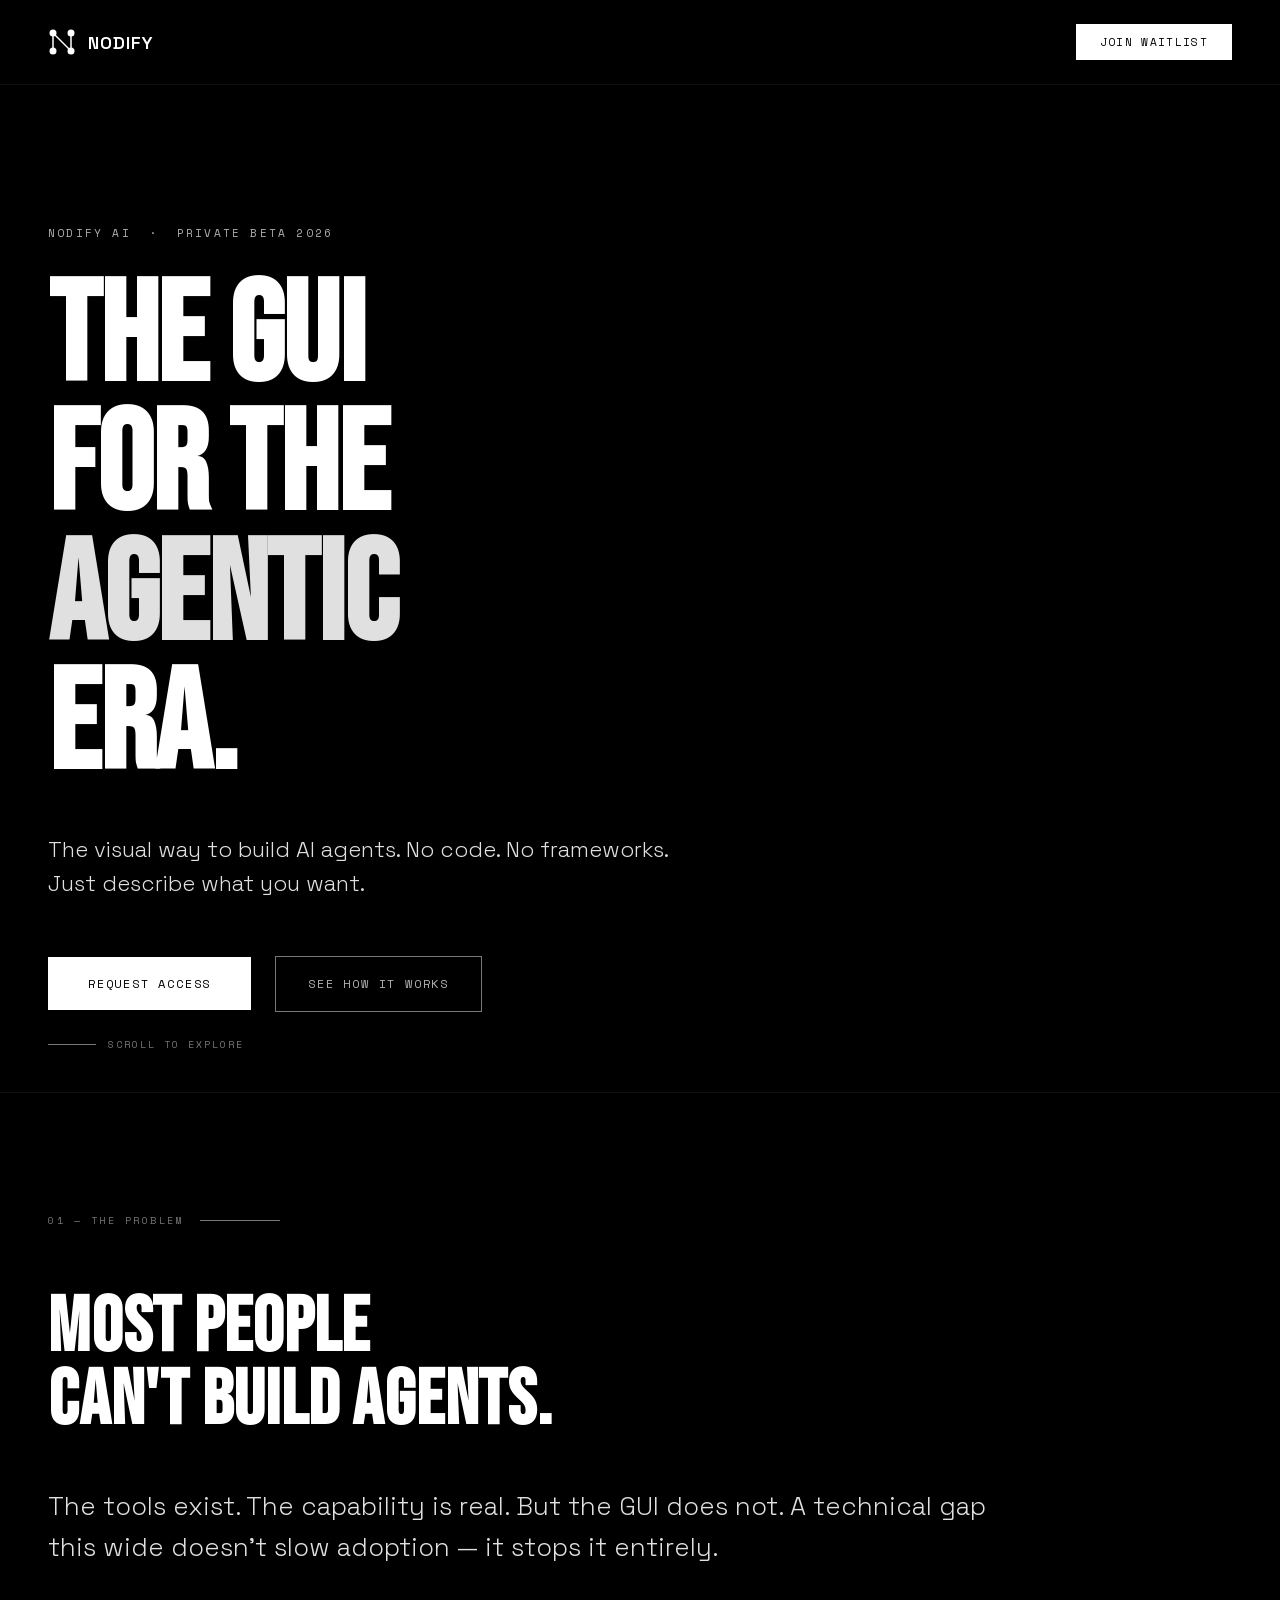
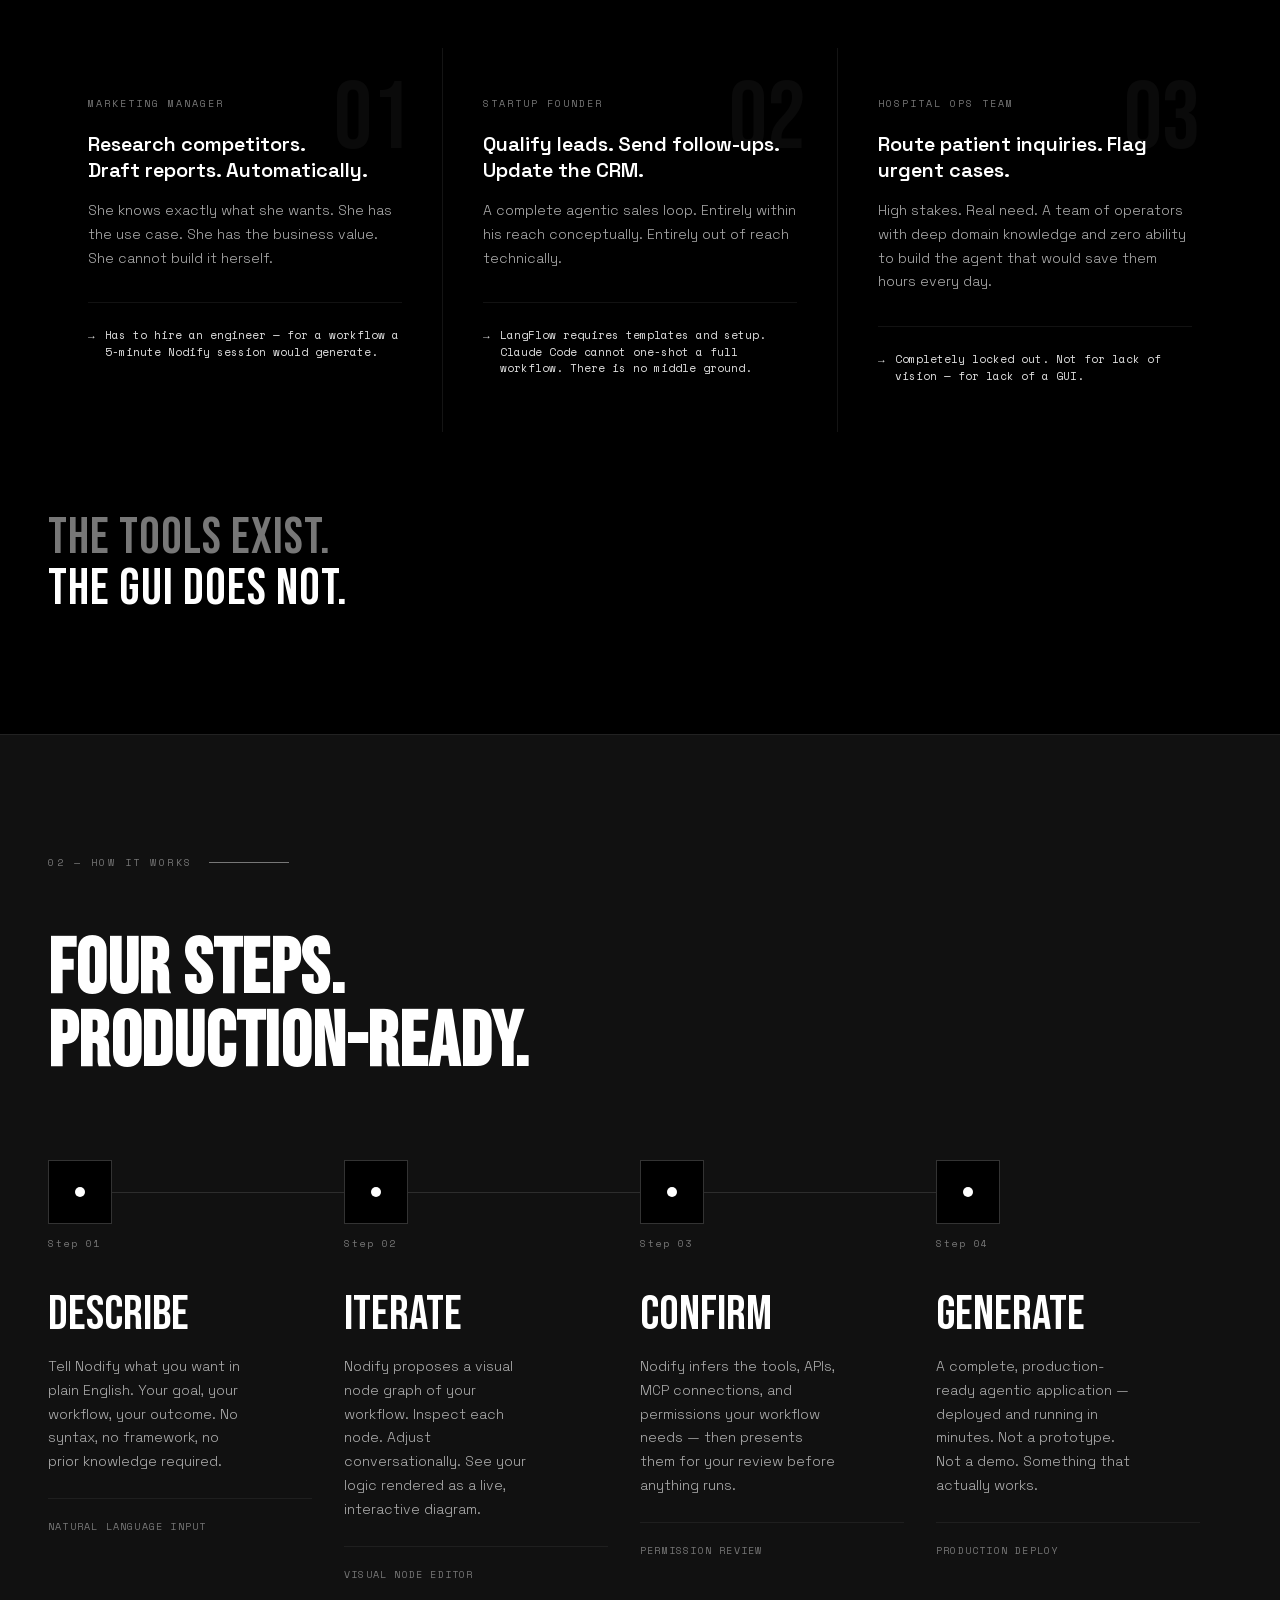
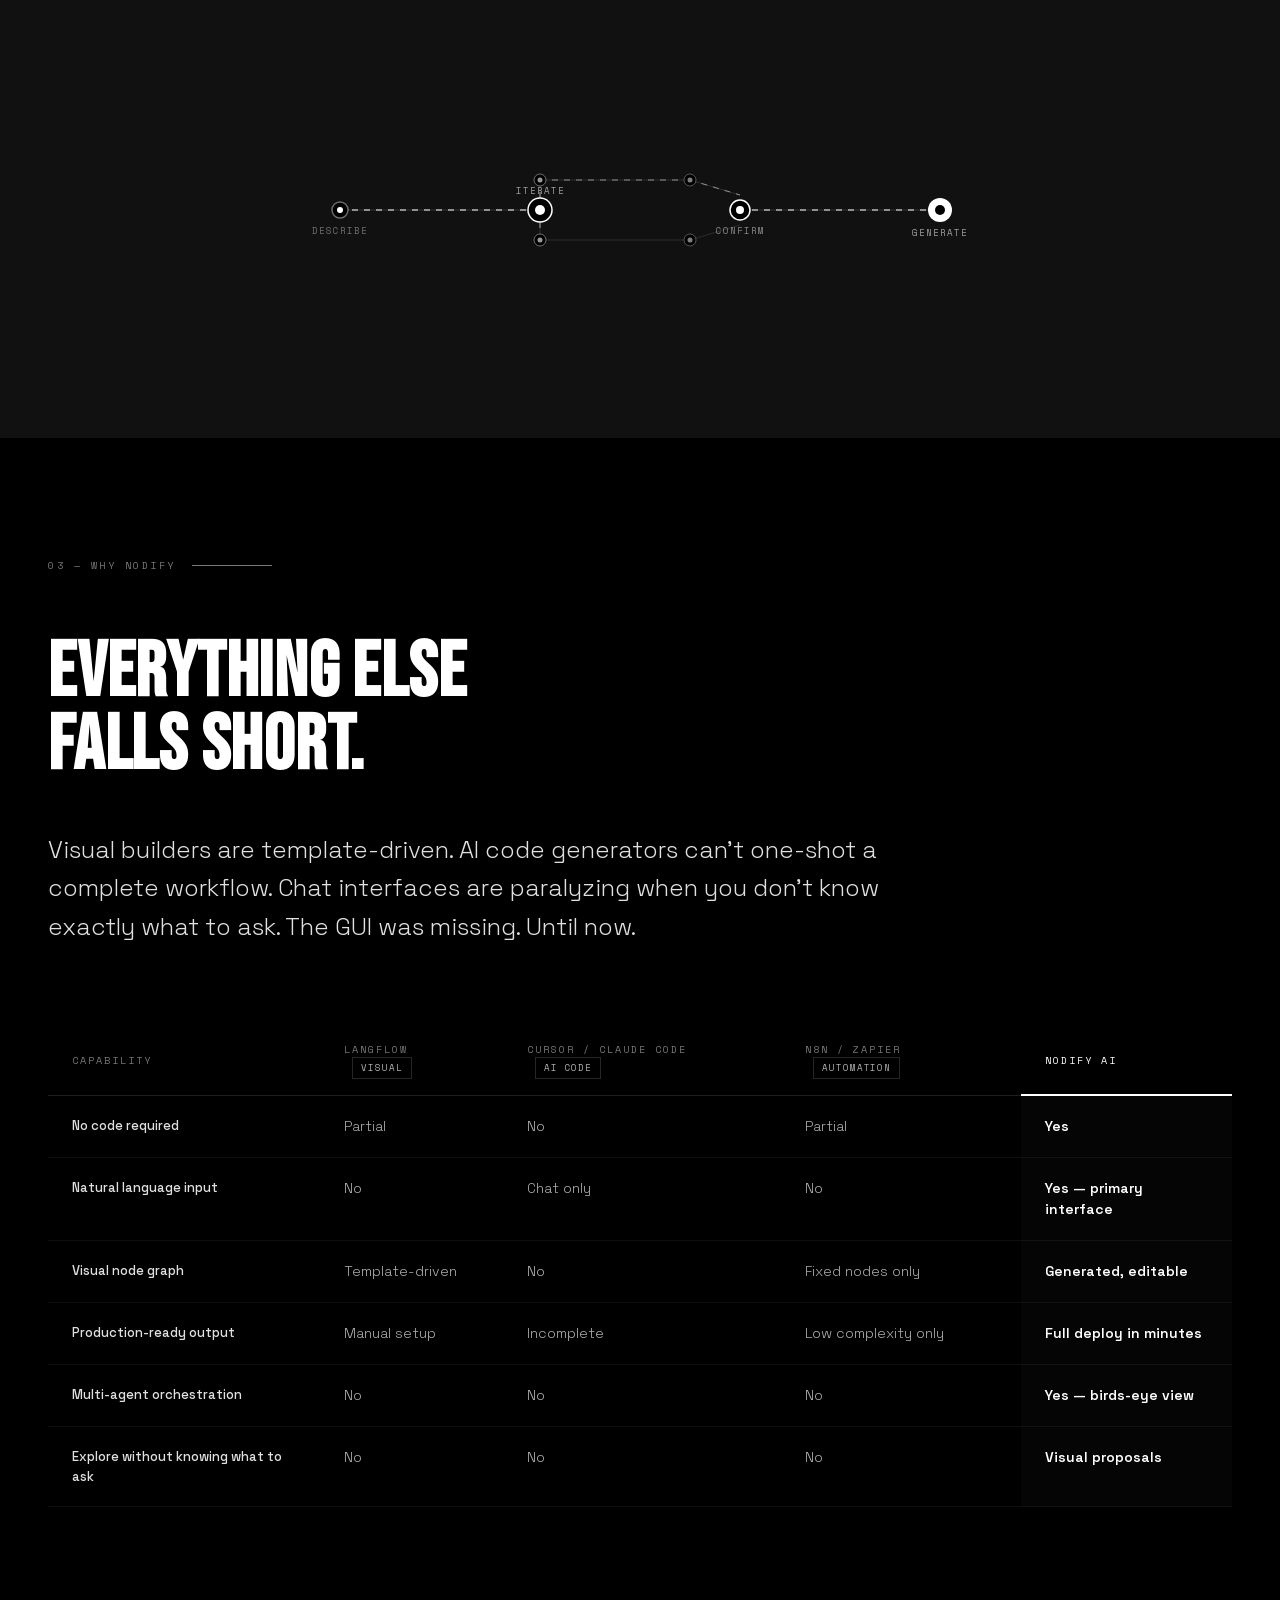
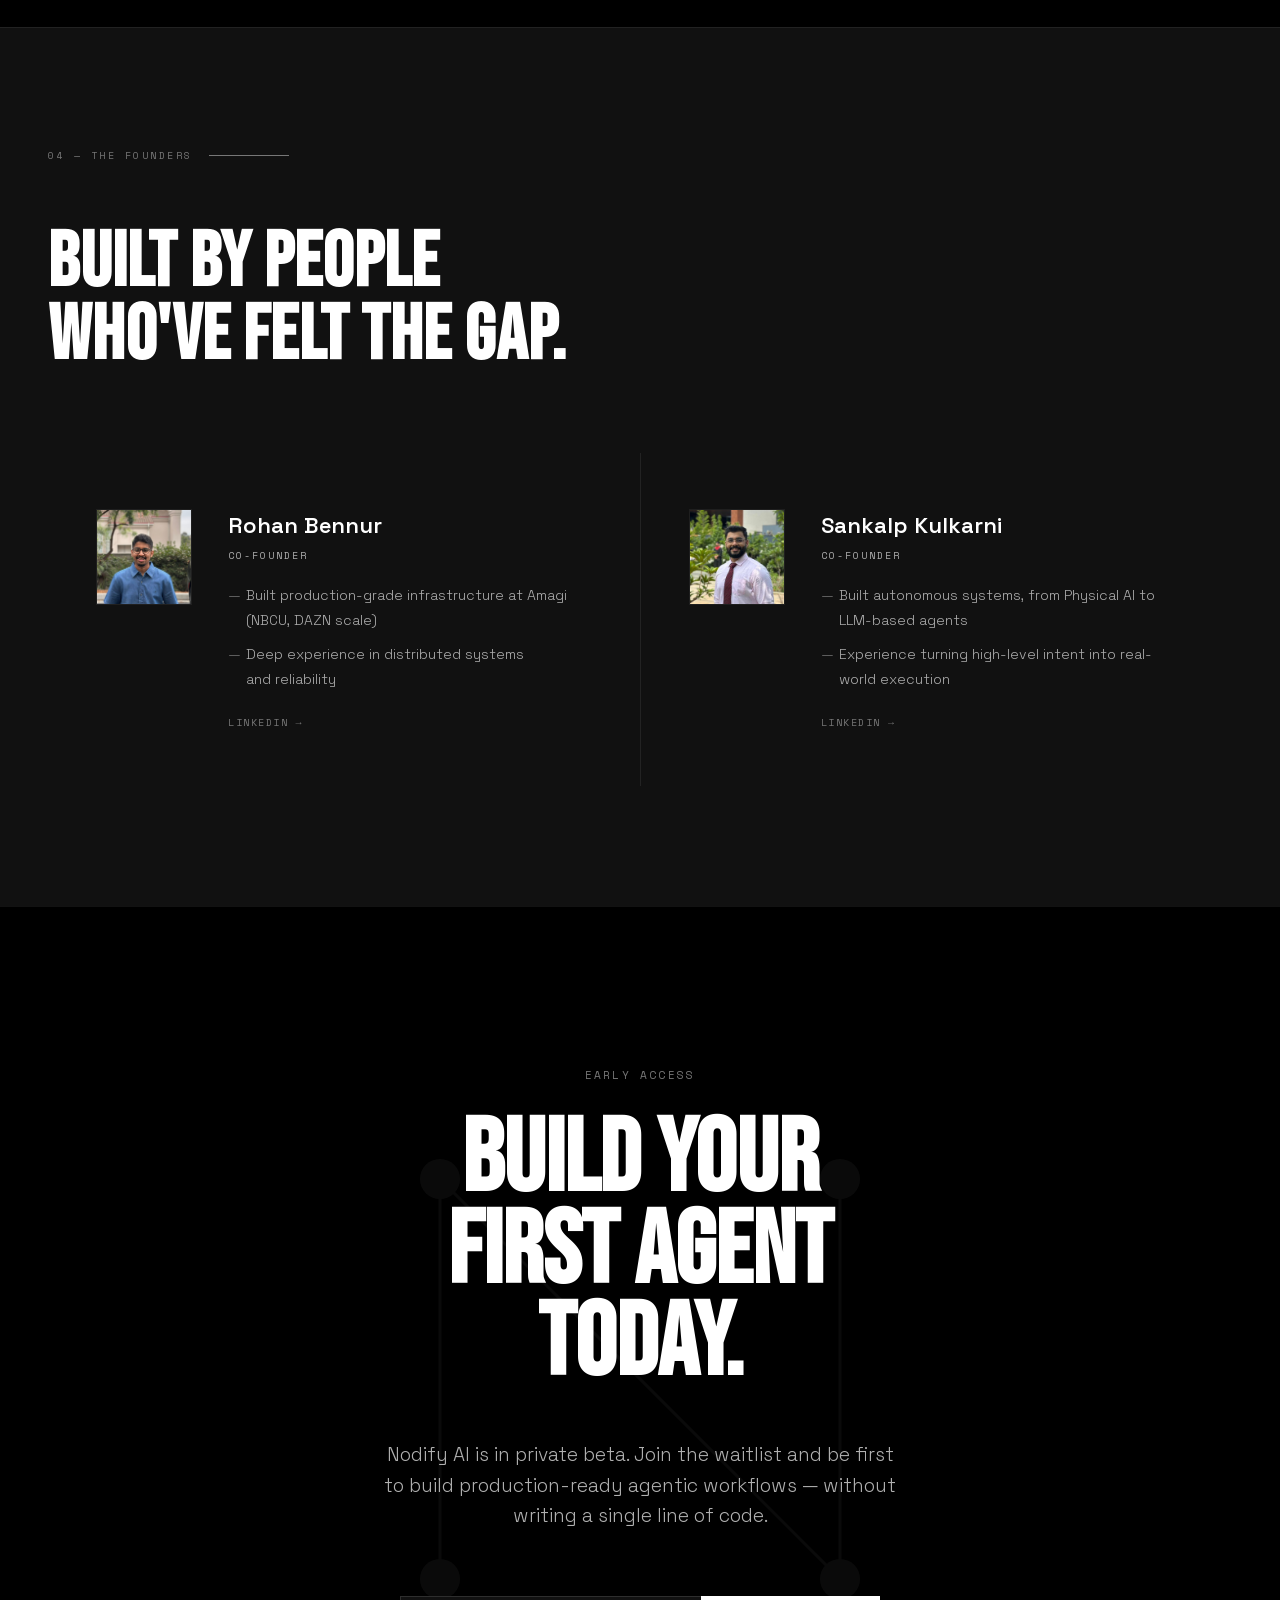
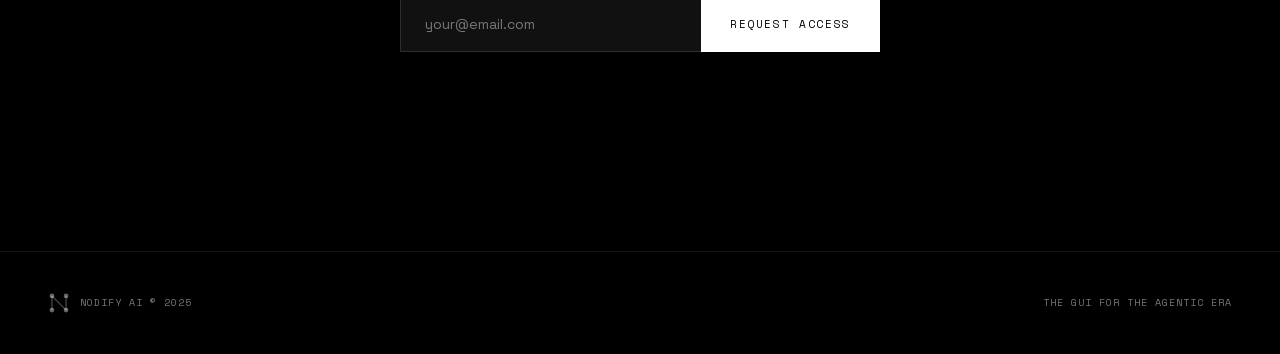
==== commit a77be9a4: "Update workflow visualization: remove PARSE, add branching from ITERATE - Remove PARSE node from wor" ====
--- a/index.html
+++ b/index.html
@@ -181,7 +181,7 @@
   </script>
 
   <script type="__bundler/template">
-"<!DOCTYPE html>\n<html lang=\"en\"><head>\n<meta charset=\"UTF-8\">\n<meta name=\"viewport\" content=\"width=device-width, initial-scale=1.0\">\n<title>Nodify AI — The GUI for the Agentic Era<\u002Ftitle>\n<link rel=\"preconnect\" href=\"https://fonts.googleapis.com\">\n<link rel=\"preconnect\" href=\"https://fonts.gstatic.com\" crossorigin=\"\">\n<style>/* latin-ext */\n@font-face {\n  font-family: 'Bebas Neue';\n  font-style: normal;\n  font-weight: 400;\n  font-display: swap;\n  src: url(\"b6985c14-fc79-47be-920b-0991e2b5bb4b\") format('woff2');\n  unicode-range: U+0100-02BA, U+02BD-02C5, U+02C7-02CC, U+02CE-02D7, U+02DD-02FF, U+0304, U+0308, U+0329, U+1D00-1DBF, U+1E00-1E9F, U+1EF2-1EFF, U+2020, U+20A0-20AB, U+20AD-20C0, U+2113, U+2C60-2C7F, U+A720-A7FF;\n}\n/* latin */\n@font-face {\n  font-family: 'Bebas Neue';\n  font-style: normal;\n  font-weight: 400;\n  font-display: swap;\n  src: url(\"1ec93dcc-114b-49dd-a244-c557903ee262\") format('woff2');\n  unicode-range: U+0000-00FF, U+0131, U+0152-0153, U+02BB-02BC, U+02C6, U+02DA, U+02DC, U+0304, U+0308, U+0329, U+2000-206F, U+20AC, U+2122, U+2191, U+2193, U+2212, U+2215, U+FEFF, U+FFFD;\n}\n/* vietnamese */\n@font-face {\n  font-family: 'Space Grotesk';\n  font-style: normal;\n  font-weight: 300;\n  font-display: swap;\n  src: url(\"7a443c3a-0b8a-41b2-bbc6-0e2114d9de09\") format('woff2');\n  unicode-range: U+0102-0103, U+0110-0111, U+0128-0129, U+0168-0169, U+01A0-01A1, U+01AF-01B0, U+0300-0301, U+0303-0304, U+0308-0309, U+0323, U+0329, U+1EA0-1EF9, U+20AB;\n}\n/* latin-ext */\n@font-face {\n  font-family: 'Space Grotesk';\n  font-style: normal;\n  font-weight: 300;\n  font-display: swap;\n  src: url(\"5bda2e71-d036-4811-9d15-2942565b2c83\") format('woff2');\n  unicode-range: U+0100-02BA, U+02BD-02C5, U+02C7-02CC, U+02CE-02D7, U+02DD-02FF, U+0304, U+0308, U+0329, U+1D00-1DBF, U+1E00-1E9F, U+1EF2-1EFF, U+2020, U+20A0-20AB, U+20AD-20C0, U+2113, U+2C60-2C7F, U+A720-A7FF;\n}\n/* latin */\n@font-face {\n  font-family: 'Space Grotesk';\n  font-style: normal;\n  font-weight: 300;\n  font-display: swap;\n  src: url(\"99dd313f-f436-43b1-9581-e95b8faa18b3\") format('woff2');\n  unicode-range: U+0000-00FF, U+0131, U+0152-0153, U+02BB-02BC, U+02C6, U+02DA, U+02DC, U+0304, U+0308, U+0329, U+2000-206F, U+20AC, U+2122, U+2191, U+2193, U+2212, U+2215, U+FEFF, U+FFFD;\n}\n/* vietnamese */\n@font-face {\n  font-family: 'Space Grotesk';\n  font-style: normal;\n  font-weight: 400;\n  font-display: swap;\n  src: url(\"7a443c3a-0b8a-41b2-bbc6-0e2114d9de09\") format('woff2');\n  unicode-range: U+0102-0103, U+0110-0111, U+0128-0129, U+0168-0169, U+01A0-01A1, U+01AF-01B0, U+0300-0301, U+0303-0304, U+0308-0309, U+0323, U+0329, U+1EA0-1EF9, U+20AB;\n}\n/* latin-ext */\n@font-face {\n  font-family: 'Space Grotesk';\n  font-style: normal;\n  font-weight: 400;\n  font-display: swap;\n  src: url(\"5bda2e71-d036-4811-9d15-2942565b2c83\") format('woff2');\n  unicode-range: U+0100-02BA, U+02BD-02C5, U+02C7-02CC, U+02CE-02D7, U+02DD-02FF, U+0304, U+0308, U+0329, U+1D00-1DBF, U+1E00-1E9F, U+1EF2-1EFF, U+2020, U+20A0-20AB, U+20AD-20C0, U+2113, U+2C60-2C7F, U+A720-A7FF;\n}\n/* latin */\n@font-face {\n  font-family: 'Space Grotesk';\n  font-style: normal;\n  font-weight: 400;\n  font-display: swap;\n  src: url(\"99dd313f-f436-43b1-9581-e95b8faa18b3\") format('woff2');\n  unicode-range: U+0000-00FF, U+0131, U+0152-0153, U+02BB-02BC, U+02C6, U+02DA, U+02DC, U+0304, U+0308, U+0329, U+2000-206F, U+20AC, U+2122, U+2191, U+2193, U+2212, U+2215, U+FEFF, U+FFFD;\n}\n/* vietnamese */\n@font-face {\n  font-family: 'Space Grotesk';\n  font-style: normal;\n  font-weight: 500;\n  font-display: swap;\n  src: url(\"7a443c3a-0b8a-41b2-bbc6-0e2114d9de09\") format('woff2');\n  unicode-range: U+0102-0103, U+0110-0111, U+0128-0129, U+0168-0169, U+01A0-01A1, U+01AF-01B0, U+0300-0301, U+0303-0304, U+0308-0309, U+0323, U+0329, U+1EA0-1EF9, U+20AB;\n}\n/* latin-ext */\n@font-face {\n  font-family: 'Space Grotesk';\n  font-style: normal;\n  font-weight: 500;\n  font-display: swap;\n  src: url(\"5bda2e71-d036-4811-9d15-2942565b2c83\") format('woff2');\n  unicode-range: U+0100-02BA, U+02BD-02C5, U+02C7-02CC, U+02CE-02D7, U+02DD-02FF, U+0304, U+0308, U+0329, U+1D00-1DBF, U+1E00-1E9F, U+1EF2-1EFF, U+2020, U+20A0-20AB, U+20AD-20C0, U+2113, U+2C60-2C7F, U+A720-A7FF;\n}\n/* latin */\n@font-face {\n  font-family: 'Space Grotesk';\n  font-style: normal;\n  font-weight: 500;\n  font-display: swap;\n  src: url(\"99dd313f-f436-43b1-9581-e95b8faa18b3\") format('woff2');\n  unicode-range: U+0000-00FF, U+0131, U+0152-0153, U+02BB-02BC, U+02C6, U+02DA, U+02DC, U+0304, U+0308, U+0329, U+2000-206F, U+20AC, U+2122, U+2191, U+2193, U+2212, U+2215, U+FEFF, U+FFFD;\n}\n/* vietnamese */\n@font-face {\n  font-family: 'Space Grotesk';\n  font-style: normal;\n  font-weight: 600;\n  font-display: swap;\n  src: url(\"7a443c3a-0b8a-41b2-bbc6-0e2114d9de09\") format('woff2');\n  unicode-range: U+0102-0103, U+0110-0111, U+0128-0129, U+0168-0169, U+01A0-01A1, U+01AF-01B0, U+0300-0301, U+0303-0304, U+0308-0309, U+0323, U+0329, U+1EA0-1EF9, U+20AB;\n}\n/* latin-ext */\n@font-face {\n  font-family: 'Space Grotesk';\n  font-style: normal;\n  font-weight: 600;\n  font-display: swap;\n  src: url(\"5bda2e71-d036-4811-9d15-2942565b2c83\") format('woff2');\n  unicode-range: U+0100-02BA, U+02BD-02C5, U+02C7-02CC, U+02CE-02D7, U+02DD-02FF, U+0304, U+0308, U+0329, U+1D00-1DBF, U+1E00-1E9F, U+1EF2-1EFF, U+2020, U+20A0-20AB, U+20AD-20C0, U+2113, U+2C60-2C7F, U+A720-A7FF;\n}\n/* latin */\n@font-face {\n  font-family: 'Space Grotesk';\n  font-style: normal;\n  font-weight: 600;\n  font-display: swap;\n  src: url(\"99dd313f-f436-43b1-9581-e95b8faa18b3\") format('woff2');\n  unicode-range: U+0000-00FF, U+0131, U+0152-0153, U+02BB-02BC, U+02C6, U+02DA, U+02DC, U+0304, U+0308, U+0329, U+2000-206F, U+20AC, U+2122, U+2191, U+2193, U+2212, U+2215, U+FEFF, U+FFFD;\n}\n/* vietnamese */\n@font-face {\n  font-family: 'Space Mono';\n  font-style: normal;\n  font-weight: 400;\n  font-display: swap;\n  src: url(\"b71b7df5-fe2b-44d1-a353-3a3b2d4b30aa\") format('woff2');\n  unicode-range: U+0102-0103, U+0110-0111, U+0128-0129, U+0168-0169, U+01A0-01A1, U+01AF-01B0, U+0300-0301, U+0303-0304, U+0308-0309, U+0323, U+0329, U+1EA0-1EF9, U+20AB;\n}\n/* latin-ext */\n@font-face {\n  font-family: 'Space Mono';\n  font-style: normal;\n  font-weight: 400;\n  font-display: swap;\n  src: url(\"29311adb-69a2-4198-b3e5-ebba5e5f6531\") format('woff2');\n  unicode-range: U+0100-02BA, U+02BD-02C5, U+02C7-02CC, U+02CE-02D7, U+02DD-02FF, U+0304, U+0308, U+0329, U+1D00-1DBF, U+1E00-1E9F, U+1EF2-1EFF, U+2020, U+20A0-20AB, U+20AD-20C0, U+2113, U+2C60-2C7F, U+A720-A7FF;\n}\n/* latin */\n@font-face {\n  font-family: 'Space Mono';\n  font-style: normal;\n  font-weight: 400;\n  font-display: swap;\n  src: url(\"38f4e63a-e605-405d-9fdc-22572b678c43\") format('woff2');\n  unicode-range: U+0000-00FF, U+0131, U+0152-0153, U+02BB-02BC, U+02C6, U+02DA, U+02DC, U+0304, U+0308, U+0329, U+2000-206F, U+20AC, U+2122, U+2191, U+2193, U+2212, U+2215, U+FEFF, U+FFFD;\n}\n/* vietnamese */\n@font-face {\n  font-family: 'Space Mono';\n  font-style: normal;\n  font-weight: 700;\n  font-display: swap;\n  src: url(\"f1b2ef04-9197-4ba7-8726-d6138893e073\") format('woff2');\n  unicode-range: U+0102-0103, U+0110-0111, U+0128-0129, U+0168-0169, U+01A0-01A1, U+01AF-01B0, U+0300-0301, U+0303-0304, U+0308-0309, U+0323, U+0329, U+1EA0-1EF9, U+20AB;\n}\n/* latin-ext */\n@font-face {\n  font-family: 'Space Mono';\n  font-style: normal;\n  font-weight: 700;\n  font-display: swap;\n  src: url(\"30b5f90f-02d6-4591-8638-c158ea690016\") format('woff2');\n  unicode-range: U+0100-02BA, U+02BD-02C5, U+02C7-02CC, U+02CE-02D7, U+02DD-02FF, U+0304, U+0308, U+0329, U+1D00-1DBF, U+1E00-1E9F, U+1EF2-1EFF, U+2020, U+20A0-20AB, U+20AD-20C0, U+2113, U+2C60-2C7F, U+A720-A7FF;\n}\n/* latin */\n@font-face {\n  font-family: 'Space Mono';\n  font-style: normal;\n  font-weight: 700;\n  font-display: swap;\n  src: url(\"7ebf125b-0d8c-48cd-a3a4-9d37584b1bb8\") format('woff2');\n  unicode-range: U+0000-00FF, U+0131, U+0152-0153, U+02BB-02BC, U+02C6, U+02DA, U+02DC, U+0304, U+0308, U+0329, U+2000-206F, U+20AC, U+2122, U+2191, U+2193, U+2212, U+2215, U+FEFF, U+FFFD;\n}\n<\u002Fstyle>\n\n\n\n<style>\n  *, *::before, *::after { box-sizing: border-box; margin: 0; padding: 0; }\n\n  :root {\n    --black: #000000;\n    --white: #ffffff;\n    --gray-1: #f0f0f0;\n    --gray-2: #e0e0e0;\n    --gray-3: #b0b0b0;\n    --gray-4: #777777;\n    --gray-5: #1a1a1a;\n    --gray-6: #111111;\n  }\n\n  html { scroll-behavior: smooth; }\n\n  body {\n    background: var(--black);\n    color: var(--white);\n    font-family: 'Space Grotesk', sans-serif;\n    font-size: 16px;\n    line-height: 1.5;\n    overflow-x: hidden;\n    -webkit-font-smoothing: antialiased;\n  }\n\n  /* ─── NAV ─── */\n  nav {\n    position: fixed;\n    top: 0; left: 0; right: 0;\n    z-index: 100;\n    display: flex;\n    justify-content: space-between;\n    align-items: center;\n    padding: 24px 48px;\n    background: rgba(0,0,0,0.85);\n    backdrop-filter: blur(12px);\n    border-bottom: 1px solid rgba(255,255,255,0.06);\n  }\n\n  .nav-logo {\n    display: flex;\n    align-items: center;\n    gap: 12px;\n    text-decoration: none;\n  }\n\n  .nav-wordmark {\n    font-family: 'Space Grotesk', sans-serif;\n    font-weight: 600;\n    font-size: 18px;\n    letter-spacing: 0.05em;\n    color: var(--white);\n    text-transform: uppercase;\n  }\n\n  .nav-cta {\n    font-family: 'Space Mono', monospace;\n    font-size: 11px;\n    letter-spacing: 0.12em;\n    text-transform: uppercase;\n    color: var(--black);\n    background: var(--white);\n    border: none;\n    padding: 10px 24px;\n    cursor: pointer;\n    transition: background 0.2s, color 0.2s;\n  }\n  .nav-cta:hover { background: var(--gray-2); }\n\n  /* ─── HERO ─── */\n  .hero {\n    min-height: 100vh;\n    display: flex;\n    flex-direction: column;\n    justify-content: center;\n    padding: 140px 48px 80px;\n    position: relative;\n    overflow: hidden;\n  }\n\n  .hero-bg-canvas {\n    position: fixed;\n    top: 0; left: 0;\n    width: 100vw;\n    height: 100vh;\n    pointer-events: none;\n    opacity: 0.2;\n    z-index: 0;\n  }\n\n  nav, section, footer { position: relative; z-index: 1; }\n\n  .hero-label {\n    font-family: 'Space Mono', monospace;\n    font-size: 11px;\n    letter-spacing: 0.2em;\n    text-transform: uppercase;\n    color: var(--gray-3);\n    margin-bottom: 32px;\n    opacity: 0;\n    animation: fadeUp 0.8s 0.2s forwards;\n  }\n\n  .hero-headline {\n    font-family: 'Bebas Neue', sans-serif;\n    font-size: clamp(72px, 11vw, 180px);\n    line-height: 0.92;\n    letter-spacing: -0.01em;\n    text-transform: uppercase;\n    color: var(--white);\n    max-width: 14ch;\n    opacity: 0;\n    animation: fadeUp 0.9s 0.3s forwards;\n  }\n\n  .hero-headline em {\n    font-style: normal;\n    color: var(--gray-2);\n  }\n\n  .hero-tagline {\n    margin-top: 40px;\n    font-size: clamp(16px, 1.8vw, 22px);\n    font-weight: 300;\n    color: var(--gray-2);\n    max-width: 48ch;\n    line-height: 1.55;\n    text-wrap: pretty;\n    opacity: 0;\n    animation: fadeUp 0.9s 0.5s forwards;\n  }\n\n  .hero-actions {\n    margin-top: 56px;\n    display: flex;\n    align-items: center;\n    gap: 24px;\n    flex-wrap: wrap;\n    opacity: 0;\n    animation: fadeUp 0.9s 0.65s forwards;\n  }\n\n  .btn-primary {\n    font-family: 'Space Mono', monospace;\n    font-size: 12px;\n    letter-spacing: 0.15em;\n    text-transform: uppercase;\n    color: var(--black);\n    background: var(--white);\n    border: none;\n    padding: 18px 40px;\n    cursor: pointer;\n    transition: background 0.2s, transform 0.15s;\n    white-space: nowrap;\n  }\n  .btn-primary:hover { background: var(--gray-1); transform: translateY(-1px); }\n\n  .btn-ghost {\n    font-family: 'Space Mono', monospace;\n    font-size: 12px;\n    letter-spacing: 0.15em;\n    text-transform: uppercase;\n    color: var(--gray-3);\n    background: transparent;\n    border: 1px solid var(--gray-4);\n    padding: 18px 32px;\n    cursor: pointer;\n    transition: color 0.2s, border-color 0.2s;\n    text-decoration: none;\n    display: inline-block;\n  }\n  .btn-ghost:hover { color: var(--white); border-color: var(--gray-2); }\n\n  .hero-scroll-hint {\n    position: absolute;\n    bottom: 40px;\n    left: 48px;\n    display: flex;\n    align-items: center;\n    gap: 12px;\n    font-family: 'Space Mono', monospace;\n    font-size: 10px;\n    letter-spacing: 0.2em;\n    text-transform: uppercase;\n    color: var(--gray-4);\n    opacity: 0;\n    animation: fadeUp 1s 1.2s forwards;\n  }\n  .scroll-line {\n    width: 48px;\n    height: 1px;\n    background: var(--gray-4);\n  }\n\n  /* ─── SECTION STRUCTURE ─── */\n  section {\n    padding: 120px 48px;\n    border-top: 1px solid rgba(255,255,255,0.07);\n  }\n\n  .section-label {\n    font-family: 'Space Mono', monospace;\n    font-size: 10px;\n    letter-spacing: 0.25em;\n    text-transform: uppercase;\n    color: var(--gray-4);\n    margin-bottom: 64px;\n    display: flex;\n    align-items: center;\n    gap: 16px;\n  }\n  .section-label::after {\n    content: '';\n    flex: 1;\n    max-width: 80px;\n    height: 1px;\n    background: var(--gray-4);\n  }\n\n  .section-headline {\n    font-family: 'Bebas Neue', sans-serif;\n    font-size: clamp(48px, 6vw, 96px);\n    line-height: 0.95;\n    letter-spacing: 0.01em;\n    text-transform: uppercase;\n    color: var(--white);\n    margin-bottom: 48px;\n  }\n\n  /* ─── PROBLEM SECTION ─── */\n  .problem-section { background: var(--black); }\n\n  .problem-intro {\n    font-size: clamp(18px, 2vw, 26px);\n    font-weight: 300;\n    color: var(--gray-2);\n    max-width: 56ch;\n    line-height: 1.6;\n    margin-bottom: 80px;\n    text-wrap: pretty;\n  }\n\n  .problem-grid {\n    display: grid;\n    grid-template-columns: repeat(3, 1fr);\n    gap: 1px;\n    background: rgba(255,255,255,0.08);\n    margin-top: 80px;\n  }\n\n  .problem-card {\n    background: var(--black);\n    padding: 48px 40px;\n    position: relative;\n  }\n\n  .problem-card-num {\n    font-family: 'Bebas Neue', sans-serif;\n    font-size: 96px;\n    line-height: 1;\n    color: rgba(255,255,255,0.04);\n    position: absolute;\n    top: 24px;\n    right: 32px;\n    pointer-events: none;\n    user-select: none;\n  }\n\n  .problem-card-role {\n    font-family: 'Space Mono', monospace;\n    font-size: 10px;\n    letter-spacing: 0.2em;\n    text-transform: uppercase;\n    color: var(--gray-4);\n    margin-bottom: 20px;\n  }\n\n  .problem-card-title {\n    font-family: 'Space Grotesk', sans-serif;\n    font-weight: 600;\n    font-size: 20px;\n    color: var(--white);\n    margin-bottom: 16px;\n    line-height: 1.3;\n  }\n\n  .problem-card-body {\n    font-size: 14px;\n    font-weight: 300;\n    color: var(--gray-3);\n    line-height: 1.7;\n  }\n\n  .problem-card-barrier {\n    margin-top: 32px;\n    padding-top: 24px;\n    border-top: 1px solid rgba(255,255,255,0.07);\n    font-family: 'Space Mono', monospace;\n    font-size: 11px;\n    color: var(--gray-2);\n    display: flex;\n    align-items: flex-start;\n    gap: 10px;\n    line-height: 1.5;\n  }\n  .problem-card-barrier::before {\n    content: '→';\n    flex-shrink: 0;\n    margin-top: 1px;\n  }\n\n  .problem-footer {\n    margin-top: 80px;\n    font-family: 'Bebas Neue', sans-serif;\n    font-size: clamp(32px, 4vw, 64px);\n    line-height: 1;\n    color: var(--gray-4);\n    text-transform: uppercase;\n    letter-spacing: 0.02em;\n  }\n  .problem-footer span { color: var(--white); }\n\n  /* ─── HOW IT WORKS ─── */\n  .how-section { background: var(--gray-6); }\n\n  .steps-container {\n    display: grid;\n    grid-template-columns: repeat(4, 1fr);\n    gap: 0;\n    margin-top: 80px;\n    position: relative;\n  }\n\n  .steps-container::before {\n    content: '';\n    position: absolute;\n    top: 32px;\n    left: 32px;\n    right: calc(25% - 32px);\n    height: 1px;\n    background: rgba(255,255,255,0.12);\n    pointer-events: none;\n  }\n\n  .step {\n    padding: 0 32px 48px 0;\n    position: relative;\n  }\n\n  .step-num-wrap {\n    display: flex;\n    flex-direction: column;\n    align-items: flex-start;\n    gap: 12px;\n    margin-bottom: 40px;\n  }\n\n  .step-node {\n    width: 64px;\n    height: 64px;\n    border: 1px solid rgba(255,255,255,0.2);\n    display: flex;\n    align-items: center;\n    justify-content: center;\n    flex-shrink: 0;\n    position: relative;\n    background: var(--black);\n  }\n\n  .step-node-inner {\n    width: 10px;\n    height: 10px;\n    background: var(--white);\n    border-radius: 50%;\n  }\n\n  .step-num {\n    font-family: 'Space Mono', monospace;\n    font-size: 10px;\n    letter-spacing: 0.15em;\n    color: var(--gray-4);\n  }\n\n  .step-verb {\n    font-family: 'Bebas Neue', sans-serif;\n    font-size: 48px;\n    line-height: 1;\n    color: var(--white);\n    margin-bottom: 16px;\n    text-transform: uppercase;\n  }\n\n  .step-body {\n    font-size: 14px;\n    font-weight: 300;\n    color: var(--gray-3);\n    line-height: 1.7;\n    max-width: 22ch;\n  }\n\n  .step-detail {\n    margin-top: 24px;\n    font-family: 'Space Mono', monospace;\n    font-size: 10px;\n    letter-spacing: 0.12em;\n    text-transform: uppercase;\n    color: var(--gray-4);\n    padding-top: 20px;\n    border-top: 1px solid rgba(255,255,255,0.06);\n  }\n\n  /* ─── COMPARISON ─── */\n  .comparison-section { background: var(--black); }\n\n  .comparison-intro {\n    font-size: clamp(18px, 2vw, 24px);\n    font-weight: 300;\n    color: var(--gray-2);\n    max-width: 52ch;\n    line-height: 1.6;\n    margin-bottom: 80px;\n    text-wrap: pretty;\n  }\n\n  .comparison-table {\n    width: 100%;\n    border-collapse: collapse;\n    font-size: 14px;\n  }\n\n  .comparison-table th {\n    font-family: 'Space Mono', monospace;\n    font-size: 10px;\n    letter-spacing: 0.2em;\n    text-transform: uppercase;\n    color: var(--gray-4);\n    text-align: left;\n    padding: 16px 24px;\n    border-bottom: 1px solid rgba(255,255,255,0.12);\n    font-weight: 400;\n  }\n\n  .comparison-table th.nodify-col {\n    color: var(--white);\n    border-bottom: 2px solid var(--white);\n  }\n\n  .comparison-table td {\n    padding: 20px 24px;\n    border-bottom: 1px solid rgba(255,255,255,0.05);\n    color: var(--gray-2);\n    vertical-align: top;\n    line-height: 1.5;\n    font-weight: 300;\n  }\n\n  .comparison-table td:first-child {\n    color: var(--gray-2);\n    font-weight: 500;\n    font-size: 13px;\n  }\n\n  .comparison-table td.nodify-col {\n    color: var(--white);\n    font-weight: 400;\n    background: rgba(255,255,255,0.02);\n  }\n\n  .check { color: var(--white); font-weight: 600; }\n  .cross { color: var(--gray-3); }\n\n  .tag {\n    display: inline-block;\n    font-family: 'Space Mono', monospace;\n    font-size: 9px;\n    letter-spacing: 0.1em;\n    text-transform: uppercase;\n    border: 1px solid rgba(255,255,255,0.15);\n    padding: 3px 8px;\n    color: var(--gray-3);\n    margin-left: 8px;\n    vertical-align: middle;\n  }\n\n  /* ─── NODE GRAPH VISUAL ─── */\n  .graph-visual-section {\n    background: var(--gray-6);\n    padding: 120px 48px;\n    border-top: 1px solid rgba(255,255,255,0.07);\n    text-align: center;\n    overflow: hidden;\n    position: relative;\n  }\n\n  .graph-canvas-wrap {\n    max-width: 800px;\n    margin: 80px auto 0;\n    position: relative;\n  }\n\n  /* ─── WAITLIST / CTA ─── */\n  .cta-section {\n    background: var(--black);\n    padding: 160px 48px;\n    text-align: center;\n    position: relative;\n    overflow: hidden;\n  }\n\n  .cta-bg-node {\n    position: absolute;\n    inset: 0;\n    display: flex;\n    align-items: center;\n    justify-content: center;\n    opacity: 0.04;\n    pointer-events: none;\n  }\n\n  .cta-eyebrow {\n    font-family: 'Space Mono', monospace;\n    font-size: 11px;\n    letter-spacing: 0.2em;\n    text-transform: uppercase;\n    color: var(--gray-4);\n    margin-bottom: 32px;\n  }\n\n  .cta-headline {\n    font-family: 'Bebas Neue', sans-serif;\n    font-size: clamp(56px, 8vw, 128px);\n    line-height: 0.9;\n    text-transform: uppercase;\n    color: var(--white);\n    margin-bottom: 48px;\n    position: relative;\n  }\n\n  .cta-sub {\n    font-size: clamp(16px, 1.5vw, 20px);\n    font-weight: 300;\n    color: var(--gray-3);\n    max-width: 44ch;\n    margin: 0 auto 64px;\n    line-height: 1.6;\n    text-wrap: pretty;\n  }\n\n  .waitlist-form {\n    display: flex;\n    max-width: 480px;\n    margin: 0 auto;\n    gap: 0;\n  }\n\n  .waitlist-input {\n    flex: 1;\n    background: var(--gray-6);\n    border: 1px solid rgba(255,255,255,0.12);\n    border-right: none;\n    color: var(--white);\n    font-family: 'Space Grotesk', sans-serif;\n    font-size: 14px;\n    padding: 18px 24px;\n    outline: none;\n    transition: border-color 0.2s;\n  }\n  .waitlist-input::placeholder { color: var(--gray-4); }\n  .waitlist-input:focus { border-color: rgba(255,255,255,0.3); }\n\n  .waitlist-submit {\n    font-family: 'Space Mono', monospace;\n    font-size: 11px;\n    letter-spacing: 0.15em;\n    text-transform: uppercase;\n    color: var(--black);\n    background: var(--white);\n    border: 1px solid var(--white);\n    padding: 18px 28px;\n    cursor: pointer;\n    transition: background 0.2s;\n    white-space: nowrap;\n  }\n  .waitlist-submit:hover { background: var(--gray-1); }\n\n  .cta-footnote {\n    margin-top: 24px;\n    font-family: 'Space Mono', monospace;\n    font-size: 10px;\n    letter-spacing: 0.12em;\n    text-transform: uppercase;\n    color: var(--gray-5);\n  }\n\n  /* ─── FOOTER ─── */\n  footer {\n    border-top: 1px solid rgba(255,255,255,0.07);\n    padding: 40px 48px;\n    display: flex;\n    justify-content: space-between;\n    align-items: center;\n  }\n\n  .footer-logo {\n    display: flex;\n    align-items: center;\n    gap: 10px;\n  }\n\n  .footer-copy {\n    font-family: 'Space Mono', monospace;\n    font-size: 10px;\n    letter-spacing: 0.1em;\n    color: var(--gray-4);\n    text-transform: uppercase;\n  }\n\n  /* ─── ANIMATIONS ─── */\n  @keyframes fadeUp {\n    from { opacity: 0; transform: translateY(20px); }\n    to { opacity: 1; transform: translateY(0); }\n  }\n\n  @keyframes nodePulse {\n    0%, 100% { opacity: 1; r: 5; }\n    50% { opacity: 0.4; r: 7; }\n  }\n\n  @keyframes dashFlow {\n    to { stroke-dashoffset: -40; }\n  }\n\n  .flow-edge {\n    stroke-dasharray: 6 6;\n    animation: dashFlow 2s linear infinite;\n  }\n\n  /* Scroll-triggered reveals — elegant, smooth */\n  .reveal {\n    opacity: 0;\n    transform: translate3d(0, 28px, 0);\n    filter: blur(4px);\n    transition:\n      opacity 1.1s cubic-bezier(0.22, 1, 0.36, 1),\n      transform 1.1s cubic-bezier(0.22, 1, 0.36, 1),\n      filter 1.1s cubic-bezier(0.22, 1, 0.36, 1);\n    will-change: opacity, transform, filter;\n  }\n  .reveal.visible {\n    opacity: 1;\n    transform: translate3d(0, 0, 0);\n    filter: blur(0);\n  }\n\n  /* Subtle stagger for grid children when the container reveals */\n  .reveal.stagger > * {\n    opacity: 0;\n    transform: translate3d(0, 24px, 0);\n    transition:\n      opacity 0.9s cubic-bezier(0.22, 1, 0.36, 1),\n      transform 0.9s cubic-bezier(0.22, 1, 0.36, 1);\n  }\n  .reveal.stagger.visible > * {\n    opacity: 1;\n    transform: translate3d(0, 0, 0);\n  }\n  .reveal.stagger.visible > *:nth-child(1) { transition-delay: 0.05s; }\n  .reveal.stagger.visible > *:nth-child(2) { transition-delay: 0.18s; }\n  .reveal.stagger.visible > *:nth-child(3) { transition-delay: 0.31s; }\n  .reveal.stagger.visible > *:nth-child(4) { transition-delay: 0.44s; }\n\n  /* Gentle parallax drift on sections as they enter */\n  @media (prefers-reduced-motion: no-preference) {\n    section {\n      transform: translate3d(0, 0, 0);\n      transition: transform 0.2s linear;\n    }\n  }\n\n  @media (prefers-reduced-motion: reduce) {\n    .reveal, .reveal.stagger > * {\n      transition: none !important;\n      opacity: 1 !important;\n      transform: none !important;\n      filter: none !important;\n    }\n  }\n\n  /* ─── RESPONSIVE ─── */\n  @media (max-width: 900px) {\n    nav { padding: 20px 24px; }\n    .hero { padding: 120px 24px 60px; }\n    section { padding: 80px 24px; }\n    .problem-grid { grid-template-columns: 1fr; }\n    .steps-container { grid-template-columns: repeat(2, 1fr); gap: 48px; }\n    .steps-container::before { display: none; }\n    footer { flex-direction: column; gap: 16px; text-align: center; }\n    .waitlist-form { flex-direction: column; }\n    .waitlist-input { border-right: 1px solid rgba(255,255,255,0.12); border-bottom: none; }\n  }\n\n  @media (max-width: 600px) {\n    .steps-container { grid-template-columns: 1fr; }\n    .hero { padding: 100px 20px 60px; }\n    section { padding: 64px 20px; }\n    nav { padding: 16px 20px; }\n    .hero-actions { gap: 16px; }\n  }\n\n  /* ─── FOUNDERS ─── */\n  .founders-section { background: var(--gray-6); }\n\n  .founders-grid {\n    display: grid;\n    grid-template-columns: repeat(2, 1fr);\n    gap: 1px;\n    background: rgba(255,255,255,0.08);\n    margin-top: 80px;\n  }\n\n  .founder-card {\n    background: var(--gray-6);\n    padding: 56px 48px;\n    display: flex;\n    gap: 36px;\n    align-items: flex-start;\n  }\n\n  .founder-avatar {\n    flex-shrink: 0;\n  }\n\n  .founder-avatar-placeholder {\n    width: 96px;\n    height: 96px;\n    border: 1px solid rgba(255,255,255,0.12);\n    display: flex;\n    align-items: center;\n    justify-content: center;\n    background: var(--black);\n    overflow: hidden;\n  }\n\n  .founder-photo {\n    width: 100%;\n    height: 100%;\n    object-fit: cover;\n    display: block;\n    filter: grayscale(0) contrast(1);\n  }\n\n  .founder-name {\n    font-family: 'Space Grotesk', sans-serif;\n    font-weight: 600;\n    font-size: 22px;\n    color: var(--white);\n    margin-bottom: 6px;\n  }\n\n  .founder-title {\n    font-family: 'Space Mono', monospace;\n    font-size: 10px;\n    letter-spacing: 0.2em;\n    text-transform: uppercase;\n    color: var(--gray-3);\n    margin-bottom: 20px;\n  }\n\n  .founder-bio {\n    font-size: 14px;\n    font-weight: 300;\n    color: var(--gray-3);\n    line-height: 1.75;\n    max-width: 38ch;\n    text-wrap: pretty;\n    margin: 0 0 24px;\n    padding-left: 18px;\n    list-style: none;\n  }\n  .founder-bio li {\n    position: relative;\n    padding-left: 0;\n    margin-bottom: 10px;\n  }\n  .founder-bio li::before {\n    content: '—';\n    position: absolute;\n    left: -18px;\n    color: var(--gray-4);\n  }\n\n  .founder-links {\n    display: flex;\n    gap: 20px;\n  }\n\n  .founder-link {\n    font-family: 'Space Mono', monospace;\n    font-size: 10px;\n    letter-spacing: 0.15em;\n    text-transform: uppercase;\n    color: var(--gray-4);\n    text-decoration: none;\n    transition: color 0.2s;\n  }\n  .founder-link:hover { color: var(--white); }\n\n  @media (max-width: 900px) {\n    .founders-grid { grid-template-columns: 1fr; }\n    .founder-card { flex-direction: column; padding: 40px 24px; }\n  }\n\n  /* Tweaks panel */\n  #tweaks-panel {\n    display: none;\n    position: fixed;\n    bottom: 24px; right: 24px;\n    background: #111;\n    border: 1px solid rgba(255,255,255,0.15);\n    padding: 24px;\n    z-index: 9999;\n    min-width: 260px;\n    font-family: 'Space Grotesk', sans-serif;\n  }\n  #tweaks-panel.visible { display: block; }\n  .tweaks-title {\n    font-family: 'Space Mono', monospace;\n    font-size: 10px;\n    letter-spacing: 0.2em;\n    text-transform: uppercase;\n    color: var(--gray-3);\n    margin-bottom: 20px;\n  }\n  .tweak-row {\n    margin-bottom: 16px;\n  }\n  .tweak-label {\n    font-size: 11px;\n    color: var(--gray-3);\n    margin-bottom: 8px;\n    display: block;\n    font-family: 'Space Mono', monospace;\n    letter-spacing: 0.1em;\n    text-transform: uppercase;\n  }\n  .tweak-select, .tweak-range {\n    width: 100%;\n    background: #000;\n    border: 1px solid rgba(255,255,255,0.12);\n    color: var(--white);\n    padding: 8px 12px;\n    font-family: 'Space Grotesk', sans-serif;\n    font-size: 13px;\n    outline: none;\n  }\n  .tweak-range { padding: 4px 0; }\n<\u002Fstyle>\n<\u002Fhead>\n<body>\n\n<!-- NAV -->\n<nav>\n  <a class=\"nav-logo\" href=\"#\">\n    <svg width=\"28\" height=\"28\" viewBox=\"0 0 28 28\" fill=\"none\" xmlns=\"http://www.w3.org/2000/svg\">\n      <circle cx=\"5\" cy=\"23\" r=\"3.5\" fill=\"white\"><\u002Fcircle>\n      <circle cx=\"5\" cy=\"5\" r=\"3.5\" fill=\"white\"><\u002Fcircle>\n      <circle cx=\"23\" cy=\"23\" r=\"3.5\" fill=\"white\"><\u002Fcircle>\n      <circle cx=\"23\" cy=\"5\" r=\"3.5\" fill=\"white\"><\u002Fcircle>\n      <line x1=\"5\" y1=\"23\" x2=\"5\" y2=\"5\" stroke=\"white\" stroke-width=\"1.5\"><\u002Fline>\n      <line x1=\"5\" y1=\"5\" x2=\"23\" y2=\"23\" stroke=\"white\" stroke-width=\"1.5\"><\u002Fline>\n      <line x1=\"23\" y1=\"23\" x2=\"23\" y2=\"5\" stroke=\"white\" stroke-width=\"1.5\"><\u002Fline>\n    <\u002Fsvg>\n    <span class=\"nav-wordmark\">Nodify<\u002Fspan>\n  <\u002Fa>\n  <button class=\"nav-cta\" onclick=\"document.getElementById('waitlist').scrollIntoView({behavior:'smooth'})\">Join Waitlist<\u002Fbutton>\n<\u002Fnav>\n\n<!-- GLOBAL NODE BACKGROUND -->\n<svg id=\"heroBg\" xmlns=\"http://www.w3.org/2000/svg\" style=\"position:fixed;top:0;left:0;width:100vw;height:100vh;pointer-events:none;opacity:0.3;z-index:0;\"><\u002Fsvg>\n\n<!-- HERO -->\n<section class=\"hero\" style=\"border-top: none;\">\n  <div class=\"hero-label\">Nodify AI &nbsp;·&nbsp; Private Beta 2026<\u002Fdiv>\n\n  <h1 class=\"hero-headline\">\n    The GUI<br>for the<br><em>Agentic<\u002Fem><br>Era.\n  <\u002Fh1>\n\n  <p class=\"hero-tagline\">\n    The visual way to build AI agents. No code. No frameworks. Just describe what you want.\n  <\u002Fp>\n\n  <div class=\"hero-actions\">\n    <button class=\"btn-primary\" onclick=\"document.getElementById('waitlist').scrollIntoView({behavior:'smooth'})\">\n      Request Access\n    <\u002Fbutton>\n    <a class=\"btn-ghost\" href=\"#how-it-works\">See How It Works<\u002Fa>\n  <\u002Fdiv>\n\n  <div class=\"hero-scroll-hint\">\n    <span class=\"scroll-line\"><\u002Fspan>\n    <span>Scroll to explore<\u002Fspan>\n  <\u002Fdiv>\n<\u002Fsection>\n\n<!-- PROBLEM -->\n<section class=\"problem-section\" id=\"problem\">\n  <div class=\"section-label\">01 — The Problem<\u002Fdiv>\n\n  <h2 class=\"section-headline reveal\">Most people<br>can't build agents.<\u002Fh2>\n\n  <p class=\"problem-intro reveal\">\n    The tools exist. The capability is real. But the GUI does not. A technical gap this wide doesn't slow adoption — it stops it entirely.\n  <\u002Fp>\n\n  <div class=\"problem-grid reveal\">\n    <div class=\"problem-card\">\n      <div class=\"problem-card-num\">01<\u002Fdiv>\n      <div class=\"problem-card-role\">Marketing Manager<\u002Fdiv>\n      <div class=\"problem-card-title\">Research competitors.<br>Draft reports. Automatically.<\u002Fdiv>\n      <div class=\"problem-card-body\">She knows exactly what she wants. She has the use case. She has the business value. She cannot build it herself.<\u002Fdiv>\n      <div class=\"problem-card-barrier\">Has to hire an engineer — for a workflow a 5-minute Nodify session would generate.<\u002Fdiv>\n    <\u002Fdiv>\n    <div class=\"problem-card\">\n      <div class=\"problem-card-num\">02<\u002Fdiv>\n      <div class=\"problem-card-role\">Startup Founder<\u002Fdiv>\n      <div class=\"problem-card-title\">Qualify leads. Send follow-ups. Update the CRM.<\u002Fdiv>\n      <div class=\"problem-card-body\">A complete agentic sales loop. Entirely within his reach conceptually. Entirely out of reach technically.<\u002Fdiv>\n      <div class=\"problem-card-barrier\">LangFlow requires templates and setup. Claude Code cannot one-shot a full workflow. There is no middle ground.<\u002Fdiv>\n    <\u002Fdiv>\n    <div class=\"problem-card\">\n      <div class=\"problem-card-num\">03<\u002Fdiv>\n      <div class=\"problem-card-role\">Hospital Ops Team<\u002Fdiv>\n      <div class=\"problem-card-title\">Route patient inquiries. Flag urgent cases.<\u002Fdiv>\n      <div class=\"problem-card-body\">High stakes. Real need. A team of operators with deep domain knowledge and zero ability to build the agent that would save them hours every day.<\u002Fdiv>\n      <div class=\"problem-card-barrier\">Completely locked out. Not for lack of vision — for lack of a GUI.<\u002Fdiv>\n    <\u002Fdiv>\n  <\u002Fdiv>\n\n  <div class=\"problem-footer reveal\">\n    The tools exist.<br>\n    <span>The GUI does not.<\u002Fspan>\n  <\u002Fdiv>\n<\u002Fsection>\n\n<!-- HOW IT WORKS -->\n<section class=\"how-section\" id=\"how-it-works\">\n  <div class=\"section-label\">02 — How It Works<\u002Fdiv>\n  <h2 class=\"section-headline reveal\">Four steps.<br>Production-ready.<\u002Fh2>\n\n  <div class=\"steps-container\">\n    <div class=\"step reveal\">\n      <div class=\"step-num-wrap\">\n        <div class=\"step-node\"><div class=\"step-node-inner\"><\u002Fdiv><\u002Fdiv>\n        <span class=\"step-num\">Step 01<\u002Fspan>\n      <\u002Fdiv>\n      <div class=\"step-verb\">Describe<\u002Fdiv>\n      <div class=\"step-body\">Tell Nodify what you want in plain English. Your goal, your workflow, your outcome. No syntax, no framework, no prior knowledge required.<\u002Fdiv>\n      <div class=\"step-detail\">Natural language input<\u002Fdiv>\n    <\u002Fdiv>\n\n    <div class=\"step reveal\" style=\"transition-delay: 0.1s\">\n      <div class=\"step-num-wrap\">\n        <div class=\"step-node\"><div class=\"step-node-inner\"><\u002Fdiv><\u002Fdiv>\n        <span class=\"step-num\">Step 02<\u002Fspan>\n      <\u002Fdiv>\n      <div class=\"step-verb\">Iterate<\u002Fdiv>\n      <div class=\"step-body\">Nodify proposes a visual node graph of your workflow. Inspect each node. Adjust conversationally. See your logic rendered as a live, interactive diagram.<\u002Fdiv>\n      <div class=\"step-detail\">Visual node editor<\u002Fdiv>\n    <\u002Fdiv>\n\n    <div class=\"step reveal\" style=\"transition-delay: 0.2s\">\n      <div class=\"step-num-wrap\">\n        <div class=\"step-node\"><div class=\"step-node-inner\"><\u002Fdiv><\u002Fdiv>\n        <span class=\"step-num\">Step 03<\u002Fspan>\n      <\u002Fdiv>\n      <div class=\"step-verb\">Confirm<\u002Fdiv>\n      <div class=\"step-body\">Nodify infers the tools, APIs, MCP connections, and permissions your workflow needs — then presents them for your review before anything runs.<\u002Fdiv>\n      <div class=\"step-detail\">Permission review<\u002Fdiv>\n    <\u002Fdiv>\n\n    <div class=\"step reveal\" style=\"transition-delay: 0.3s\">\n      <div class=\"step-num-wrap\">\n        <div class=\"step-node\"><div class=\"step-node-inner\"><\u002Fdiv><\u002Fdiv>\n        <span class=\"step-num\">Step 04<\u002Fspan>\n      <\u002Fdiv>\n      <div class=\"step-verb\">Generate<\u002Fdiv>\n      <div class=\"step-body\">A complete, production-ready agentic application — deployed and running in minutes. Not a prototype. Not a demo. Something that actually works.<\u002Fdiv>\n      <div class=\"step-detail\">Production deploy<\u002Fdiv>\n    <\u002Fdiv>\n  <\u002Fdiv>\n\n  <!-- Mini node graph visual -->\n  <div class=\"graph-canvas-wrap reveal\" style=\"transition-delay:0.2s\">\n    <svg width=\"100%\" viewBox=\"0 0 800 200\" fill=\"none\" xmlns=\"http://www.w3.org/2000/svg\" style=\"overflow:visible\">\n      <!-- Edges -->\n      <line x1=\"80\" y1=\"100\" x2=\"240\" y2=\"60\" stroke=\"rgba(255,255,255,0.15)\" stroke-width=\"1\"><\u002Fline>\n      <line x1=\"240\" y1=\"60\" x2=\"400\" y2=\"100\" stroke=\"rgba(255,255,255,0.15)\" stroke-width=\"1\"><\u002Fline>\n      <line x1=\"240\" y1=\"60\" x2=\"400\" y2=\"140\" stroke=\"rgba(255,255,255,0.08)\" stroke-width=\"1\"><\u002Fline>\n      <line x1=\"400\" y1=\"100\" x2=\"560\" y2=\"60\" stroke=\"rgba(255,255,255,0.15)\" stroke-width=\"1\"><\u002Fline>\n      <line x1=\"400\" y1=\"140\" x2=\"560\" y2=\"140\" stroke=\"rgba(255,255,255,0.08)\" stroke-width=\"1\"><\u002Fline>\n      <line x1=\"560\" y1=\"60\" x2=\"720\" y2=\"100\" stroke=\"rgba(255,255,255,0.15)\" stroke-width=\"1\"><\u002Fline>\n      <line x1=\"560\" y1=\"140\" x2=\"720\" y2=\"100\" stroke=\"rgba(255,255,255,0.08)\" stroke-width=\"1\"><\u002Fline>\n      <!-- Flow edges animated -->\n      <line x1=\"80\" y1=\"100\" x2=\"240\" y2=\"60\" stroke=\"white\" stroke-width=\"1\" stroke-dasharray=\"6 10\" class=\"flow-edge\"><\u002Fline>\n      <line x1=\"240\" y1=\"60\" x2=\"400\" y2=\"100\" stroke=\"white\" stroke-width=\"1\" stroke-dasharray=\"6 10\" class=\"flow-edge\" style=\"animation-delay:-0.6s\"><\u002Fline>\n      <line x1=\"400\" y1=\"100\" x2=\"560\" y2=\"60\" stroke=\"white\" stroke-width=\"1\" stroke-dasharray=\"6 10\" class=\"flow-edge\" style=\"animation-delay:-1.2s\"><\u002Fline>\n      <line x1=\"560\" y1=\"60\" x2=\"720\" y2=\"100\" stroke=\"white\" stroke-width=\"1\" stroke-dasharray=\"6 10\" class=\"flow-edge\" style=\"animation-delay:-1.8s\"><\u002Fline>\n      <!-- Nodes -->\n      <circle cx=\"80\" cy=\"100\" r=\"8\" fill=\"black\" stroke=\"rgba(255,255,255,0.3)\" stroke-width=\"1.5\"><\u002Fcircle>\n      <circle cx=\"80\" cy=\"100\" r=\"3\" fill=\"white\" style=\"animation: nodePulse 2.5s ease-in-out infinite;\"><\u002Fcircle>\n      <circle cx=\"240\" cy=\"60\" r=\"10\" fill=\"black\" stroke=\"white\" stroke-width=\"1.5\"><\u002Fcircle>\n      <circle cx=\"240\" cy=\"60\" r=\"4\" fill=\"white\"><\u002Fcircle>\n      <circle cx=\"400\" cy=\"100\" r=\"10\" fill=\"black\" stroke=\"white\" stroke-width=\"1.5\"><\u002Fcircle>\n      <circle cx=\"400\" cy=\"100\" r=\"4\" fill=\"white\"><\u002Fcircle>\n      <circle cx=\"400\" cy=\"140\" r=\"7\" fill=\"black\" stroke=\"rgba(255,255,255,0.3)\" stroke-width=\"1\"><\u002Fcircle>\n      <circle cx=\"400\" cy=\"140\" r=\"3\" fill=\"rgba(255,255,255,0.4)\"><\u002Fcircle>\n      <circle cx=\"560\" cy=\"60\" r=\"10\" fill=\"black\" stroke=\"white\" stroke-width=\"1.5\"><\u002Fcircle>\n      <circle cx=\"560\" cy=\"60\" r=\"4\" fill=\"white\"><\u002Fcircle>\n      <circle cx=\"560\" cy=\"140\" r=\"7\" fill=\"black\" stroke=\"rgba(255,255,255,0.2)\" stroke-width=\"1\"><\u002Fcircle>\n      <circle cx=\"560\" cy=\"140\" r=\"3\" fill=\"rgba(255,255,255,0.3)\"><\u002Fcircle>\n      <circle cx=\"720\" cy=\"100\" r=\"12\" fill=\"white\"><\u002Fcircle>\n      <circle cx=\"720\" cy=\"100\" r=\"5\" fill=\"black\"><\u002Fcircle>\n      <!-- Labels -->\n      <text x=\"80\" y=\"124\" text-anchor=\"middle\" fill=\"rgba(255,255,255,0.3)\" font-family=\"Space Mono, monospace\" font-size=\"9\" letter-spacing=\"1\">DESCRIBE<\u002Ftext>\n      <text x=\"240\" y=\"44\" text-anchor=\"middle\" fill=\"rgba(255,255,255,0.5)\" font-family=\"Space Mono, monospace\" font-size=\"9\" letter-spacing=\"1\">PARSE<\u002Ftext>\n      <text x=\"400\" y=\"84\" text-anchor=\"middle\" fill=\"rgba(255,255,255,0.5)\" font-family=\"Space Mono, monospace\" font-size=\"9\" letter-spacing=\"1\">ITERATE<\u002Ftext>\n      <text x=\"560\" y=\"44\" text-anchor=\"middle\" fill=\"rgba(255,255,255,0.5)\" font-family=\"Space Mono, monospace\" font-size=\"9\" letter-spacing=\"1\">CONFIRM<\u002Ftext>\n      <text x=\"720\" y=\"126\" text-anchor=\"middle\" fill=\"rgba(255,255,255,0.6)\" font-family=\"Space Mono, monospace\" font-size=\"9\" letter-spacing=\"1\">GENERATE<\u002Ftext>\n    <\u002Fsvg>\n  <\u002Fdiv>\n<\u002Fsection>\n\n<!-- WHY NODIFY -->\n<section class=\"comparison-section\" id=\"why-nodify\">\n  <div class=\"section-label\">03 — Why Nodify<\u002Fdiv>\n  <h2 class=\"section-headline reveal\">Everything else<br>falls short.<\u002Fh2>\n\n  <p class=\"comparison-intro reveal\">\n    Visual builders are template-driven. AI code generators can't one-shot a complete workflow. Chat interfaces are paralyzing when you don't know exactly what to ask. The GUI was missing. Until now.\n  <\u002Fp>\n\n  <table class=\"comparison-table reveal\">\n    <thead>\n      <tr>\n        <th>Capability<\u002Fth>\n        <th>LangFlow <span class=\"tag\">Visual<\u002Fspan><\u002Fth>\n        <th>Cursor / Claude Code <span class=\"tag\">AI Code<\u002Fspan><\u002Fth>\n        <th>n8n / Zapier <span class=\"tag\">Automation<\u002Fspan><\u002Fth>\n        <th class=\"nodify-col\">Nodify AI<\u002Fth>\n      <\u002Ftr>\n    <\u002Fthead>\n    <tbody>\n      <tr>\n        <td>No code required<\u002Ftd>\n        <td><span class=\"cross\">Partial<\u002Fspan><\u002Ftd>\n        <td><span class=\"cross\">No<\u002Fspan><\u002Ftd>\n        <td><span class=\"cross\">Partial<\u002Fspan><\u002Ftd>\n        <td class=\"nodify-col\"><span class=\"check\">Yes<\u002Fspan><\u002Ftd>\n      <\u002Ftr>\n      <tr>\n        <td>Natural language input<\u002Ftd>\n        <td><span class=\"cross\">No<\u002Fspan><\u002Ftd>\n        <td><span class=\"cross\">Chat only<\u002Fspan><\u002Ftd>\n        <td><span class=\"cross\">No<\u002Fspan><\u002Ftd>\n        <td class=\"nodify-col\"><span class=\"check\">Yes — primary interface<\u002Fspan><\u002Ftd>\n      <\u002Ftr>\n      <tr>\n        <td>Visual node graph<\u002Ftd>\n        <td><span class=\"cross\">Template-driven<\u002Fspan><\u002Ftd>\n        <td><span class=\"cross\">No<\u002Fspan><\u002Ftd>\n        <td><span class=\"cross\">Fixed nodes only<\u002Fspan><\u002Ftd>\n        <td class=\"nodify-col\"><span class=\"check\">Generated, editable<\u002Fspan><\u002Ftd>\n      <\u002Ftr>\n      <tr>\n        <td>Production-ready output<\u002Ftd>\n        <td><span class=\"cross\">Manual setup<\u002Fspan><\u002Ftd>\n        <td><span class=\"cross\">Incomplete<\u002Fspan><\u002Ftd>\n        <td><span class=\"cross\">Low complexity only<\u002Fspan><\u002Ftd>\n        <td class=\"nodify-col\"><span class=\"check\">Full deploy in minutes<\u002Fspan><\u002Ftd>\n      <\u002Ftr>\n      <tr>\n        <td>Multi-agent orchestration<\u002Ftd>\n        <td><span class=\"cross\">No<\u002Fspan><\u002Ftd>\n        <td><span class=\"cross\">No<\u002Fspan><\u002Ftd>\n        <td><span class=\"cross\">No<\u002Fspan><\u002Ftd>\n        <td class=\"nodify-col\"><span class=\"check\">Yes — birds-eye view<\u002Fspan><\u002Ftd>\n      <\u002Ftr>\n      <tr>\n        <td>Explore without knowing what to ask<\u002Ftd>\n        <td><span class=\"cross\">No<\u002Fspan><\u002Ftd>\n        <td><span class=\"cross\">No<\u002Fspan><\u002Ftd>\n        <td><span class=\"cross\">No<\u002Fspan><\u002Ftd>\n        <td class=\"nodify-col\"><span class=\"check\">Visual proposals<\u002Fspan><\u002Ftd>\n      <\u002Ftr>\n    <\u002Ftbody>\n  <\u002Ftable>\n<\u002Fsection>\n\n<!-- FOUNDERS -->\n<section class=\"founders-section\" id=\"founders\">\n  <div class=\"section-label\">04 — The Founders<\u002Fdiv>\n  <h2 class=\"section-headline reveal\">Built by people<br>who've felt the gap.<\u002Fh2>\n\n  <div class=\"founders-grid reveal\">\n    <div class=\"founder-card\">\n      <div class=\"founder-avatar\">\n        <div class=\"founder-avatar-placeholder\">\n          <img class=\"founder-photo\" src=\"2c3bf7c3-545c-4afe-93b7-0eb82d9974f6\" alt=\"Rohan\">\n        <\u002Fdiv>\n      <\u002Fdiv>\n      <div class=\"founder-info\">\n        <div class=\"founder-name\">Rohan Bennur<\u002Fdiv>\n        <div class=\"founder-title\">Co-Founder<\u002Fdiv>\n        <ul class=\"founder-bio\">\n          <li>Built production-grade infrastructure at Amagi (NBCU, DAZN scale)<\u002Fli>\n          <li>Deep experience in distributed systems and reliability<\u002Fli>\n        <\u002Ful>\n        <div class=\"founder-links\">\n          <a href=\"https://www.linkedin.com/in/rohan-bennur/\" target=\"_blank\" rel=\"noopener\" class=\"founder-link\">LinkedIn →<\u002Fa>\n        <\u002Fdiv>\n      <\u002Fdiv>\n    <\u002Fdiv>\n\n    <div class=\"founder-card\">\n      <div class=\"founder-avatar\">\n        <div class=\"founder-avatar-placeholder\">\n          <img class=\"founder-photo\" src=\"30c22260-6ddb-4475-99d0-699fe9def723\" alt=\"Sankalp\">\n        <\u002Fdiv>\n      <\u002Fdiv>\n      <div class=\"founder-info\">\n        <div class=\"founder-name\">Sankalp Kulkarni<\u002Fdiv>\n        <div class=\"founder-title\">Co-Founder<\u002Fdiv>\n        <ul class=\"founder-bio\">\n          <li>Built autonomous systems, from Physical AI to LLM-based agents<\u002Fli>\n          <li>Experience turning high-level intent into real-world execution<\u002Fli>\n        <\u002Ful>\n        <div class=\"founder-links\">\n          <a href=\"https://www.linkedin.com/in/sankalpkulkarni/\" target=\"_blank\" rel=\"noopener\" class=\"founder-link\">LinkedIn →<\u002Fa>\n        <\u002Fdiv>\n      <\u002Fdiv>\n    <\u002Fdiv>\n  <\u002Fdiv>\n<\u002Fsection>\n\n<!-- CTA -->\n<section class=\"cta-section\" id=\"waitlist\">\n  <div class=\"cta-bg-node\">\n    <svg width=\"600\" height=\"600\" viewBox=\"0 0 600 600\" fill=\"none\" xmlns=\"http://www.w3.org/2000/svg\">\n      <circle cx=\"100\" cy=\"500\" r=\"20\" fill=\"white\"><\u002Fcircle>\n      <circle cx=\"100\" cy=\"100\" r=\"20\" fill=\"white\"><\u002Fcircle>\n      <circle cx=\"500\" cy=\"500\" r=\"20\" fill=\"white\"><\u002Fcircle>\n      <circle cx=\"500\" cy=\"100\" r=\"20\" fill=\"white\"><\u002Fcircle>\n      <line x1=\"100\" y1=\"500\" x2=\"100\" y2=\"100\" stroke=\"white\" stroke-width=\"3\"><\u002Fline>\n      <line x1=\"100\" y1=\"100\" x2=\"500\" y2=\"500\" stroke=\"white\" stroke-width=\"3\"><\u002Fline>\n      <line x1=\"500\" y1=\"500\" x2=\"500\" y2=\"100\" stroke=\"white\" stroke-width=\"3\"><\u002Fline>\n    <\u002Fsvg>\n  <\u002Fdiv>\n\n  <div class=\"cta-eyebrow\">Early Access<\u002Fdiv>\n\n  <h2 class=\"cta-headline reveal\">\n    Build your<br>first agent<br>today.\n  <\u002Fh2>\n\n  <p class=\"cta-sub reveal\">\n    Nodify AI is in private beta. Join the waitlist and be first to build production-ready agentic workflows — without writing a single line of code.\n  <\u002Fp>\n\n  <div class=\"waitlist-form reveal\">\n    <input class=\"waitlist-input\" type=\"email\" placeholder=\"your@email.com\" id=\"emailInput\">\n    <button class=\"waitlist-submit\" onclick=\"handleWaitlist()\">Request Access<\u002Fbutton>\n  <\u002Fdiv>\n  <div class=\"cta-footnote\" id=\"waitlist-confirm\" style=\"opacity:0; transition: opacity 0.4s;\">— You're on the list. We'll be in touch. —<\u002Fdiv>\n<\u002Fsection>\n\n<!-- FOOTER -->\n<footer>\n  <div class=\"footer-logo\">\n    <svg width=\"22\" height=\"22\" viewBox=\"0 0 28 28\" fill=\"none\" xmlns=\"http://www.w3.org/2000/svg\">\n      <circle cx=\"5\" cy=\"23\" r=\"3\" fill=\"rgba(255,255,255,0.4)\"><\u002Fcircle>\n      <circle cx=\"5\" cy=\"5\" r=\"3\" fill=\"rgba(255,255,255,0.4)\"><\u002Fcircle>\n      <circle cx=\"23\" cy=\"23\" r=\"3\" fill=\"rgba(255,255,255,0.4)\"><\u002Fcircle>\n      <circle cx=\"23\" cy=\"5\" r=\"3\" fill=\"rgba(255,255,255,0.4)\"><\u002Fcircle>\n      <line x1=\"5\" y1=\"23\" x2=\"5\" y2=\"5\" stroke=\"rgba(255,255,255,0.3)\" stroke-width=\"1.5\"><\u002Fline>\n      <line x1=\"5\" y1=\"5\" x2=\"23\" y2=\"23\" stroke=\"rgba(255,255,255,0.3)\" stroke-width=\"1.5\"><\u002Fline>\n      <line x1=\"23\" y1=\"23\" x2=\"23\" y2=\"5\" stroke=\"rgba(255,255,255,0.3)\" stroke-width=\"1.5\"><\u002Fline>\n    <\u002Fsvg>\n    <span class=\"footer-copy\">Nodify AI © 2025<\u002Fspan>\n  <\u002Fdiv>\n  <div class=\"footer-copy\">The GUI for the Agentic Era<\u002Fdiv>\n<\u002Ffooter>\n\n<!-- TWEAKS -->\n<div id=\"tweaks-panel\">\n  <div class=\"tweaks-title\">Tweaks<\u002Fdiv>\n  <div class=\"tweak-row\">\n    <label class=\"tweak-label\">Hero Headline Size<\u002Flabel>\n    <input class=\"tweak-range\" type=\"range\" min=\"60\" max=\"200\" value=\"180\" id=\"tweak-headline-size\" oninput=\"document.querySelector('.hero-headline').style.fontSize = this.value + 'px'\">\n  <\u002Fdiv>\n  <div class=\"tweak-row\">\n    <label class=\"tweak-label\">Surface Shade<\u002Flabel>\n    <select class=\"tweak-select\" id=\"tweak-bg\" onchange=\"applyBgTweak(this.value)\">\n      <option value=\"black\">Pure Black<\u002Foption>\n      <option value=\"#0a0a0a\">Near Black<\u002Foption>\n      <option value=\"#111\">Dark Charcoal<\u002Foption>\n    <\u002Fselect>\n  <\u002Fdiv>\n  <div class=\"tweak-row\">\n    <label class=\"tweak-label\">Body Font<\u002Flabel>\n    <select class=\"tweak-select\" onchange=\"document.body.style.fontFamily = this.value\">\n      <option value=\"'Space Grotesk', sans-serif\">Space Grotesk<\u002Foption>\n      <option value=\"'Space Mono', monospace\">Space Mono<\u002Foption>\n      <option value=\"'Georgia', serif\">Georgia<\u002Foption>\n    <\u002Fselect>\n  <\u002Fdiv>\n<\u002Fdiv>\n\n<script>\n  // Hero background — animated node graph\n  (function() {\n    const svg = document.getElementById('heroBg');\n    const W = window.innerWidth, H = window.innerHeight;\n    svg.setAttribute('viewBox', `0 0 ${W} ${H}`);\n\n    const nodes = [];\n    const count = 18;\n    for (let i = 0; i < count; i++) {\n      nodes.push({\n        x: Math.random() * W,\n        y: Math.random() * H,\n        vx: (Math.random() - 0.5) * 0.3,\n        vy: (Math.random() - 0.5) * 0.3,\n      });\n    }\n\n    const edgesEl = [];\n    const dotsEl = [];\n\n    // Create edges between nearby nodes\n    for (let i = 0; i < count; i++) {\n      for (let j = i + 1; j < count; j++) {\n        const line = document.createElementNS('http://www.w3.org/2000/svg', 'line');\n        line.setAttribute('stroke', 'white');\n        line.setAttribute('stroke-width', '1');\n        svg.appendChild(line);\n        edgesEl.push({ el: line, a: i, b: j });\n      }\n    }\n\n    // Create dots\n    for (let i = 0; i < count; i++) {\n      const c = document.createElementNS('http://www.w3.org/2000/svg', 'circle');\n      c.setAttribute('r', '2.5');\n      c.setAttribute('fill', 'white');\n      svg.appendChild(c);\n      dotsEl.push(c);\n    }\n\n    function tick() {\n      for (let i = 0; i < count; i++) {\n        nodes[i].x += nodes[i].vx;\n        nodes[i].y += nodes[i].vy;\n        if (nodes[i].x < 0 || nodes[i].x > W) nodes[i].vx *= -1;\n        if (nodes[i].y < 0 || nodes[i].y > H) nodes[i].vy *= -1;\n        dotsEl[i].setAttribute('cx', nodes[i].x);\n        dotsEl[i].setAttribute('cy', nodes[i].y);\n      }\n      for (const e of edgesEl) {\n        const a = nodes[e.a], b = nodes[e.b];\n        const dist = Math.hypot(a.x - b.x, a.y - b.y);\n        const maxDist = 220;\n        if (dist < maxDist) {\n          const op = (1 - dist / maxDist) * 0.6;\n          e.el.setAttribute('stroke-opacity', op);\n          e.el.setAttribute('x1', a.x); e.el.setAttribute('y1', a.y);\n          e.el.setAttribute('x2', b.x); e.el.setAttribute('y2', b.y);\n        } else {\n          e.el.setAttribute('stroke-opacity', '0');\n        }\n      }\n      requestAnimationFrame(tick);\n    }\n    tick();\n  })();\n\n  // Scroll reveal — adds a stagger class to children-based reveals\n  document.querySelectorAll('.problem-grid, .founders-grid, .steps-container').forEach(el => {\n    el.classList.add('reveal', 'stagger');\n  });\n\n  const reveals = document.querySelectorAll('.reveal');\n  const observer = new IntersectionObserver((entries) => {\n    entries.forEach(e => {\n      if (e.isIntersecting) {\n        e.target.classList.add('visible');\n        observer.unobserve(e.target);\n      }\n    });\n  }, { threshold: 0.15, rootMargin: '0px 0px -8% 0px' });\n  reveals.forEach(el => observer.observe(el));\n\n  // Elegant scroll-driven effects — hero fade + subtle section lift\n  const hero = document.querySelector('.hero');\n  const heroBg = document.getElementById('heroBg');\n  const heroHeadline = document.querySelector('.hero-headline');\n  const heroTagline = document.querySelector('.hero-tagline');\n  const heroActions = document.querySelector('.hero-actions');\n  const heroLabel = document.querySelector('.hero-label');\n\n  let lastY = -1;\n  let ticking = false;\n  function onScroll() {\n    const y = window.scrollY;\n    if (y === lastY) { ticking = false; return; }\n    lastY = y;\n\n    // Skip at the very top so the hero's initial fade-up animation plays cleanly\n    if (y < 2) {\n      ticking = false;\n      return;\n    }\n\n    // Hero: gentle parallax + fade as user scrolls past\n    const vh = window.innerHeight;\n    const progress = Math.min(1, y / vh);\n    if (heroHeadline) {\n      heroHeadline.style.transform = `translate3d(0, ${y * 0.18}px, 0)`;\n      heroHeadline.style.opacity = String(1 - progress * 0.9);\n    }\n    if (heroTagline) {\n      heroTagline.style.transform = `translate3d(0, ${y * 0.10}px, 0)`;\n      heroTagline.style.opacity = String(1 - progress * 1.1);\n    }\n    if (heroActions) {\n      heroActions.style.transform = `translate3d(0, ${y * 0.06}px, 0)`;\n      heroActions.style.opacity = String(1 - progress * 1.2);\n    }\n    if (heroLabel) {\n      heroLabel.style.opacity = String(1 - progress * 1.3);\n    }\n    if (heroBg) {\n      heroBg.style.transform = `translate3d(0, ${y * 0.25}px, 0)`;\n    }\n\n    ticking = false;\n  }\n  window.addEventListener('scroll', () => {\n    if (!ticking) {\n      requestAnimationFrame(onScroll);\n      ticking = true;\n    }\n  }, { passive: true });\n\n  // Waitlist\n  function handleWaitlist() {\n    const email = document.getElementById('emailInput').value;\n    if (!email || !email.includes('@')) {\n      document.getElementById('emailInput').style.borderColor = 'rgba(255,255,255,0.5)';\n      return;\n    }\n    document.getElementById('emailInput').style.display = 'none';\n    document.querySelector('.waitlist-submit').style.display = 'none';\n    const confirm = document.getElementById('waitlist-confirm');\n    confirm.style.opacity = '1';\n  }\n\n  // Tweaks\n  window.addEventListener('message', (e) => {\n    if (e.data?.type === '__activate_edit_mode') document.getElementById('tweaks-panel').classList.add('visible');\n    if (e.data?.type === '__deactivate_edit_mode') document.getElementById('tweaks-panel').classList.remove('visible');\n  });\n  window.parent.postMessage({ type: '__edit_mode_available' }, '*');\n\n  function applyBgTweak(val) {\n    document.querySelector('.hero').style.background = val;\n    document.querySelector('.problem-section').style.background = val;\n    document.querySelector('.comparison-section').style.background = val;\n    document.querySelector('.cta-section').style.background = val;\n  }\n<\u002Fscript>\n\n\n\n<\u002Fbody><\u002Fhtml>"
+"<!DOCTYPE html>\n<html lang=\"en\"><head>\n<meta charset=\"UTF-8\">\n<meta name=\"viewport\" content=\"width=device-width, initial-scale=1.0\">\n<title>Nodify AI — The GUI for the Agentic Era<\u002Ftitle>\n<link rel=\"preconnect\" href=\"https://fonts.googleapis.com\">\n<link rel=\"preconnect\" href=\"https://fonts.gstatic.com\" crossorigin=\"\">\n<style>/* latin-ext */\n@font-face {\n  font-family: 'Bebas Neue';\n  font-style: normal;\n  font-weight: 400;\n  font-display: swap;\n  src: url(\"b6985c14-fc79-47be-920b-0991e2b5bb4b\") format('woff2');\n  unicode-range: U+0100-02BA, U+02BD-02C5, U+02C7-02CC, U+02CE-02D7, U+02DD-02FF, U+0304, U+0308, U+0329, U+1D00-1DBF, U+1E00-1E9F, U+1EF2-1EFF, U+2020, U+20A0-20AB, U+20AD-20C0, U+2113, U+2C60-2C7F, U+A720-A7FF;\n}\n/* latin */\n@font-face {\n  font-family: 'Bebas Neue';\n  font-style: normal;\n  font-weight: 400;\n  font-display: swap;\n  src: url(\"1ec93dcc-114b-49dd-a244-c557903ee262\") format('woff2');\n  unicode-range: U+0000-00FF, U+0131, U+0152-0153, U+02BB-02BC, U+02C6, U+02DA, U+02DC, U+0304, U+0308, U+0329, U+2000-206F, U+20AC, U+2122, U+2191, U+2193, U+2212, U+2215, U+FEFF, U+FFFD;\n}\n/* vietnamese */\n@font-face {\n  font-family: 'Space Grotesk';\n  font-style: normal;\n  font-weight: 300;\n  font-display: swap;\n  src: url(\"7a443c3a-0b8a-41b2-bbc6-0e2114d9de09\") format('woff2');\n  unicode-range: U+0102-0103, U+0110-0111, U+0128-0129, U+0168-0169, U+01A0-01A1, U+01AF-01B0, U+0300-0301, U+0303-0304, U+0308-0309, U+0323, U+0329, U+1EA0-1EF9, U+20AB;\n}\n/* latin-ext */\n@font-face {\n  font-family: 'Space Grotesk';\n  font-style: normal;\n  font-weight: 300;\n  font-display: swap;\n  src: url(\"5bda2e71-d036-4811-9d15-2942565b2c83\") format('woff2');\n  unicode-range: U+0100-02BA, U+02BD-02C5, U+02C7-02CC, U+02CE-02D7, U+02DD-02FF, U+0304, U+0308, U+0329, U+1D00-1DBF, U+1E00-1E9F, U+1EF2-1EFF, U+2020, U+20A0-20AB, U+20AD-20C0, U+2113, U+2C60-2C7F, U+A720-A7FF;\n}\n/* latin */\n@font-face {\n  font-family: 'Space Grotesk';\n  font-style: normal;\n  font-weight: 300;\n  font-display: swap;\n  src: url(\"99dd313f-f436-43b1-9581-e95b8faa18b3\") format('woff2');\n  unicode-range: U+0000-00FF, U+0131, U+0152-0153, U+02BB-02BC, U+02C6, U+02DA, U+02DC, U+0304, U+0308, U+0329, U+2000-206F, U+20AC, U+2122, U+2191, U+2193, U+2212, U+2215, U+FEFF, U+FFFD;\n}\n/* vietnamese */\n@font-face {\n  font-family: 'Space Grotesk';\n  font-style: normal;\n  font-weight: 400;\n  font-display: swap;\n  src: url(\"7a443c3a-0b8a-41b2-bbc6-0e2114d9de09\") format('woff2');\n  unicode-range: U+0102-0103, U+0110-0111, U+0128-0129, U+0168-0169, U+01A0-01A1, U+01AF-01B0, U+0300-0301, U+0303-0304, U+0308-0309, U+0323, U+0329, U+1EA0-1EF9, U+20AB;\n}\n/* latin-ext */\n@font-face {\n  font-family: 'Space Grotesk';\n  font-style: normal;\n  font-weight: 400;\n  font-display: swap;\n  src: url(\"5bda2e71-d036-4811-9d15-2942565b2c83\") format('woff2');\n  unicode-range: U+0100-02BA, U+02BD-02C5, U+02C7-02CC, U+02CE-02D7, U+02DD-02FF, U+0304, U+0308, U+0329, U+1D00-1DBF, U+1E00-1E9F, U+1EF2-1EFF, U+2020, U+20A0-20AB, U+20AD-20C0, U+2113, U+2C60-2C7F, U+A720-A7FF;\n}\n/* latin */\n@font-face {\n  font-family: 'Space Grotesk';\n  font-style: normal;\n  font-weight: 400;\n  font-display: swap;\n  src: url(\"99dd313f-f436-43b1-9581-e95b8faa18b3\") format('woff2');\n  unicode-range: U+0000-00FF, U+0131, U+0152-0153, U+02BB-02BC, U+02C6, U+02DA, U+02DC, U+0304, U+0308, U+0329, U+2000-206F, U+20AC, U+2122, U+2191, U+2193, U+2212, U+2215, U+FEFF, U+FFFD;\n}\n/* vietnamese */\n@font-face {\n  font-family: 'Space Grotesk';\n  font-style: normal;\n  font-weight: 500;\n  font-display: swap;\n  src: url(\"7a443c3a-0b8a-41b2-bbc6-0e2114d9de09\") format('woff2');\n  unicode-range: U+0102-0103, U+0110-0111, U+0128-0129, U+0168-0169, U+01A0-01A1, U+01AF-01B0, U+0300-0301, U+0303-0304, U+0308-0309, U+0323, U+0329, U+1EA0-1EF9, U+20AB;\n}\n/* latin-ext */\n@font-face {\n  font-family: 'Space Grotesk';\n  font-style: normal;\n  font-weight: 500;\n  font-display: swap;\n  src: url(\"5bda2e71-d036-4811-9d15-2942565b2c83\") format('woff2');\n  unicode-range: U+0100-02BA, U+02BD-02C5, U+02C7-02CC, U+02CE-02D7, U+02DD-02FF, U+0304, U+0308, U+0329, U+1D00-1DBF, U+1E00-1E9F, U+1EF2-1EFF, U+2020, U+20A0-20AB, U+20AD-20C0, U+2113, U+2C60-2C7F, U+A720-A7FF;\n}\n/* latin */\n@font-face {\n  font-family: 'Space Grotesk';\n  font-style: normal;\n  font-weight: 500;\n  font-display: swap;\n  src: url(\"99dd313f-f436-43b1-9581-e95b8faa18b3\") format('woff2');\n  unicode-range: U+0000-00FF, U+0131, U+0152-0153, U+02BB-02BC, U+02C6, U+02DA, U+02DC, U+0304, U+0308, U+0329, U+2000-206F, U+20AC, U+2122, U+2191, U+2193, U+2212, U+2215, U+FEFF, U+FFFD;\n}\n/* vietnamese */\n@font-face {\n  font-family: 'Space Grotesk';\n  font-style: normal;\n  font-weight: 600;\n  font-display: swap;\n  src: url(\"7a443c3a-0b8a-41b2-bbc6-0e2114d9de09\") format('woff2');\n  unicode-range: U+0102-0103, U+0110-0111, U+0128-0129, U+0168-0169, U+01A0-01A1, U+01AF-01B0, U+0300-0301, U+0303-0304, U+0308-0309, U+0323, U+0329, U+1EA0-1EF9, U+20AB;\n}\n/* latin-ext */\n@font-face {\n  font-family: 'Space Grotesk';\n  font-style: normal;\n  font-weight: 600;\n  font-display: swap;\n  src: url(\"5bda2e71-d036-4811-9d15-2942565b2c83\") format('woff2');\n  unicode-range: U+0100-02BA, U+02BD-02C5, U+02C7-02CC, U+02CE-02D7, U+02DD-02FF, U+0304, U+0308, U+0329, U+1D00-1DBF, U+1E00-1E9F, U+1EF2-1EFF, U+2020, U+20A0-20AB, U+20AD-20C0, U+2113, U+2C60-2C7F, U+A720-A7FF;\n}\n/* latin */\n@font-face {\n  font-family: 'Space Grotesk';\n  font-style: normal;\n  font-weight: 600;\n  font-display: swap;\n  src: url(\"99dd313f-f436-43b1-9581-e95b8faa18b3\") format('woff2');\n  unicode-range: U+0000-00FF, U+0131, U+0152-0153, U+02BB-02BC, U+02C6, U+02DA, U+02DC, U+0304, U+0308, U+0329, U+2000-206F, U+20AC, U+2122, U+2191, U+2193, U+2212, U+2215, U+FEFF, U+FFFD;\n}\n/* vietnamese */\n@font-face {\n  font-family: 'Space Mono';\n  font-style: normal;\n  font-weight: 400;\n  font-display: swap;\n  src: url(\"b71b7df5-fe2b-44d1-a353-3a3b2d4b30aa\") format('woff2');\n  unicode-range: U+0102-0103, U+0110-0111, U+0128-0129, U+0168-0169, U+01A0-01A1, U+01AF-01B0, U+0300-0301, U+0303-0304, U+0308-0309, U+0323, U+0329, U+1EA0-1EF9, U+20AB;\n}\n/* latin-ext */\n@font-face {\n  font-family: 'Space Mono';\n  font-style: normal;\n  font-weight: 400;\n  font-display: swap;\n  src: url(\"29311adb-69a2-4198-b3e5-ebba5e5f6531\") format('woff2');\n  unicode-range: U+0100-02BA, U+02BD-02C5, U+02C7-02CC, U+02CE-02D7, U+02DD-02FF, U+0304, U+0308, U+0329, U+1D00-1DBF, U+1E00-1E9F, U+1EF2-1EFF, U+2020, U+20A0-20AB, U+20AD-20C0, U+2113, U+2C60-2C7F, U+A720-A7FF;\n}\n/* latin */\n@font-face {\n  font-family: 'Space Mono';\n  font-style: normal;\n  font-weight: 400;\n  font-display: swap;\n  src: url(\"38f4e63a-e605-405d-9fdc-22572b678c43\") format('woff2');\n  unicode-range: U+0000-00FF, U+0131, U+0152-0153, U+02BB-02BC, U+02C6, U+02DA, U+02DC, U+0304, U+0308, U+0329, U+2000-206F, U+20AC, U+2122, U+2191, U+2193, U+2212, U+2215, U+FEFF, U+FFFD;\n}\n/* vietnamese */\n@font-face {\n  font-family: 'Space Mono';\n  font-style: normal;\n  font-weight: 700;\n  font-display: swap;\n  src: url(\"f1b2ef04-9197-4ba7-8726-d6138893e073\") format('woff2');\n  unicode-range: U+0102-0103, U+0110-0111, U+0128-0129, U+0168-0169, U+01A0-01A1, U+01AF-01B0, U+0300-0301, U+0303-0304, U+0308-0309, U+0323, U+0329, U+1EA0-1EF9, U+20AB;\n}\n/* latin-ext */\n@font-face {\n  font-family: 'Space Mono';\n  font-style: normal;\n  font-weight: 700;\n  font-display: swap;\n  src: url(\"30b5f90f-02d6-4591-8638-c158ea690016\") format('woff2');\n  unicode-range: U+0100-02BA, U+02BD-02C5, U+02C7-02CC, U+02CE-02D7, U+02DD-02FF, U+0304, U+0308, U+0329, U+1D00-1DBF, U+1E00-1E9F, U+1EF2-1EFF, U+2020, U+20A0-20AB, U+20AD-20C0, U+2113, U+2C60-2C7F, U+A720-A7FF;\n}\n/* latin */\n@font-face {\n  font-family: 'Space Mono';\n  font-style: normal;\n  font-weight: 700;\n  font-display: swap;\n  src: url(\"7ebf125b-0d8c-48cd-a3a4-9d37584b1bb8\") format('woff2');\n  unicode-range: U+0000-00FF, U+0131, U+0152-0153, U+02BB-02BC, U+02C6, U+02DA, U+02DC, U+0304, U+0308, U+0329, U+2000-206F, U+20AC, U+2122, U+2191, U+2193, U+2212, U+2215, U+FEFF, U+FFFD;\n}\n<\u002Fstyle>\n\n\n\n<style>\n  *, *::before, *::after { box-sizing: border-box; margin: 0; padding: 0; }\n\n  :root {\n    --black: #000000;\n    --white: #ffffff;\n    --gray-1: #f0f0f0;\n    --gray-2: #e0e0e0;\n    --gray-3: #b0b0b0;\n    --gray-4: #777777;\n    --gray-5: #1a1a1a;\n    --gray-6: #111111;\n  }\n\n  html { scroll-behavior: smooth; }\n\n  body {\n    background: var(--black);\n    color: var(--white);\n    font-family: 'Space Grotesk', sans-serif;\n    font-size: 16px;\n    line-height: 1.5;\n    overflow-x: hidden;\n    -webkit-font-smoothing: antialiased;\n  }\n\n  /* ─── NAV ─── */\n  nav {\n    position: fixed;\n    top: 0; left: 0; right: 0;\n    z-index: 100;\n    display: flex;\n    justify-content: space-between;\n    align-items: center;\n    padding: 24px 48px;\n    background: rgba(0,0,0,0.85);\n    backdrop-filter: blur(12px);\n    border-bottom: 1px solid rgba(255,255,255,0.06);\n  }\n\n  .nav-logo {\n    display: flex;\n    align-items: center;\n    gap: 12px;\n    text-decoration: none;\n  }\n\n  .nav-wordmark {\n    font-family: 'Space Grotesk', sans-serif;\n    font-weight: 600;\n    font-size: 18px;\n    letter-spacing: 0.05em;\n    color: var(--white);\n    text-transform: uppercase;\n  }\n\n  .nav-cta {\n    font-family: 'Space Mono', monospace;\n    font-size: 11px;\n    letter-spacing: 0.12em;\n    text-transform: uppercase;\n    color: var(--black);\n    background: var(--white);\n    border: none;\n    padding: 10px 24px;\n    cursor: pointer;\n    transition: background 0.2s, color 0.2s;\n  }\n  .nav-cta:hover { background: var(--gray-2); }\n\n  /* ─── HERO ─── */\n  .hero {\n    min-height: 100vh;\n    display: flex;\n    flex-direction: column;\n    justify-content: center;\n    padding: 140px 48px 80px;\n    position: relative;\n    overflow: hidden;\n  }\n\n  .hero-bg-canvas {\n    position: fixed;\n    top: 0; left: 0;\n    width: 100vw;\n    height: 100vh;\n    pointer-events: none;\n    opacity: 0.2;\n    z-index: 0;\n  }\n\n  nav, section, footer { position: relative; z-index: 1; }\n\n  .hero-label {\n    font-family: 'Space Mono', monospace;\n    font-size: 11px;\n    letter-spacing: 0.2em;\n    text-transform: uppercase;\n    color: var(--gray-3);\n    margin-bottom: 32px;\n    opacity: 0;\n    animation: fadeUp 0.8s 0.2s forwards;\n  }\n\n  .hero-headline {\n    font-family: 'Bebas Neue', sans-serif;\n    font-size: clamp(72px, 11vw, 180px);\n    line-height: 0.92;\n    letter-spacing: -0.01em;\n    text-transform: uppercase;\n    color: var(--white);\n    max-width: 14ch;\n    opacity: 0;\n    animation: fadeUp 0.9s 0.3s forwards;\n  }\n\n  .hero-headline em {\n    font-style: normal;\n    color: var(--gray-2);\n  }\n\n  .hero-tagline {\n    margin-top: 40px;\n    font-size: clamp(16px, 1.8vw, 22px);\n    font-weight: 300;\n    color: var(--gray-2);\n    max-width: 48ch;\n    line-height: 1.55;\n    text-wrap: pretty;\n    opacity: 0;\n    animation: fadeUp 0.9s 0.5s forwards;\n  }\n\n  .hero-actions {\n    margin-top: 56px;\n    display: flex;\n    align-items: center;\n    gap: 24px;\n    flex-wrap: wrap;\n    opacity: 0;\n    animation: fadeUp 0.9s 0.65s forwards;\n  }\n\n  .btn-primary {\n    font-family: 'Space Mono', monospace;\n    font-size: 12px;\n    letter-spacing: 0.15em;\n    text-transform: uppercase;\n    color: var(--black);\n    background: var(--white);\n    border: none;\n    padding: 18px 40px;\n    cursor: pointer;\n    transition: background 0.2s, transform 0.15s;\n    white-space: nowrap;\n  }\n  .btn-primary:hover { background: var(--gray-1); transform: translateY(-1px); }\n\n  .btn-ghost {\n    font-family: 'Space Mono', monospace;\n    font-size: 12px;\n    letter-spacing: 0.15em;\n    text-transform: uppercase;\n    color: var(--gray-3);\n    background: transparent;\n    border: 1px solid var(--gray-4);\n    padding: 18px 32px;\n    cursor: pointer;\n    transition: color 0.2s, border-color 0.2s;\n    text-decoration: none;\n    display: inline-block;\n  }\n  .btn-ghost:hover { color: var(--white); border-color: var(--gray-2); }\n\n  .hero-scroll-hint {\n    position: absolute;\n    bottom: 40px;\n    left: 48px;\n    display: flex;\n    align-items: center;\n    gap: 12px;\n    font-family: 'Space Mono', monospace;\n    font-size: 10px;\n    letter-spacing: 0.2em;\n    text-transform: uppercase;\n    color: var(--gray-4);\n    opacity: 0;\n    animation: fadeUp 1s 1.2s forwards;\n  }\n  .scroll-line {\n    width: 48px;\n    height: 1px;\n    background: var(--gray-4);\n  }\n\n  /* ─── SECTION STRUCTURE ─── */\n  section {\n    padding: 120px 48px;\n    border-top: 1px solid rgba(255,255,255,0.07);\n  }\n\n  .section-label {\n    font-family: 'Space Mono', monospace;\n    font-size: 10px;\n    letter-spacing: 0.25em;\n    text-transform: uppercase;\n    color: var(--gray-4);\n    margin-bottom: 64px;\n    display: flex;\n    align-items: center;\n    gap: 16px;\n  }\n  .section-label::after {\n    content: '';\n    flex: 1;\n    max-width: 80px;\n    height: 1px;\n    background: var(--gray-4);\n  }\n\n  .section-headline {\n    font-family: 'Bebas Neue', sans-serif;\n    font-size: clamp(48px, 6vw, 96px);\n    line-height: 0.95;\n    letter-spacing: 0.01em;\n    text-transform: uppercase;\n    color: var(--white);\n    margin-bottom: 48px;\n  }\n\n  /* ─── PROBLEM SECTION ─── */\n  .problem-section { background: var(--black); }\n\n  .problem-intro {\n    font-size: clamp(18px, 2vw, 26px);\n    font-weight: 300;\n    color: var(--gray-2);\n    max-width: 56ch;\n    line-height: 1.6;\n    margin-bottom: 80px;\n    text-wrap: pretty;\n  }\n\n  .problem-grid {\n    display: grid;\n    grid-template-columns: repeat(3, 1fr);\n    gap: 1px;\n    background: rgba(255,255,255,0.08);\n    margin-top: 80px;\n  }\n\n  .problem-card {\n    background: var(--black);\n    padding: 48px 40px;\n    position: relative;\n  }\n\n  .problem-card-num {\n    font-family: 'Bebas Neue', sans-serif;\n    font-size: 96px;\n    line-height: 1;\n    color: rgba(255,255,255,0.04);\n    position: absolute;\n    top: 24px;\n    right: 32px;\n    pointer-events: none;\n    user-select: none;\n  }\n\n  .problem-card-role {\n    font-family: 'Space Mono', monospace;\n    font-size: 10px;\n    letter-spacing: 0.2em;\n    text-transform: uppercase;\n    color: var(--gray-4);\n    margin-bottom: 20px;\n  }\n\n  .problem-card-title {\n    font-family: 'Space Grotesk', sans-serif;\n    font-weight: 600;\n    font-size: 20px;\n    color: var(--white);\n    margin-bottom: 16px;\n    line-height: 1.3;\n  }\n\n  .problem-card-body {\n    font-size: 14px;\n    font-weight: 300;\n    color: var(--gray-3);\n    line-height: 1.7;\n  }\n\n  .problem-card-barrier {\n    margin-top: 32px;\n    padding-top: 24px;\n    border-top: 1px solid rgba(255,255,255,0.07);\n    font-family: 'Space Mono', monospace;\n    font-size: 11px;\n    color: var(--gray-2);\n    display: flex;\n    align-items: flex-start;\n    gap: 10px;\n    line-height: 1.5;\n  }\n  .problem-card-barrier::before {\n    content: '→';\n    flex-shrink: 0;\n    margin-top: 1px;\n  }\n\n  .problem-footer {\n    margin-top: 80px;\n    font-family: 'Bebas Neue', sans-serif;\n    font-size: clamp(32px, 4vw, 64px);\n    line-height: 1;\n    color: var(--gray-4);\n    text-transform: uppercase;\n    letter-spacing: 0.02em;\n  }\n  .problem-footer span { color: var(--white); }\n\n  /* ─── HOW IT WORKS ─── */\n  .how-section { background: var(--gray-6); }\n\n  .steps-container {\n    display: grid;\n    grid-template-columns: repeat(4, 1fr);\n    gap: 0;\n    margin-top: 80px;\n    position: relative;\n  }\n\n  .steps-container::before {\n    content: '';\n    position: absolute;\n    top: 32px;\n    left: 32px;\n    right: calc(25% - 32px);\n    height: 1px;\n    background: rgba(255,255,255,0.12);\n    pointer-events: none;\n  }\n\n  .step {\n    padding: 0 32px 48px 0;\n    position: relative;\n  }\n\n  .step-num-wrap {\n    display: flex;\n    flex-direction: column;\n    align-items: flex-start;\n    gap: 12px;\n    margin-bottom: 40px;\n  }\n\n  .step-node {\n    width: 64px;\n    height: 64px;\n    border: 1px solid rgba(255,255,255,0.2);\n    display: flex;\n    align-items: center;\n    justify-content: center;\n    flex-shrink: 0;\n    position: relative;\n    background: var(--black);\n  }\n\n  .step-node-inner {\n    width: 10px;\n    height: 10px;\n    background: var(--white);\n    border-radius: 50%;\n  }\n\n  .step-num {\n    font-family: 'Space Mono', monospace;\n    font-size: 10px;\n    letter-spacing: 0.15em;\n    color: var(--gray-4);\n  }\n\n  .step-verb {\n    font-family: 'Bebas Neue', sans-serif;\n    font-size: 48px;\n    line-height: 1;\n    color: var(--white);\n    margin-bottom: 16px;\n    text-transform: uppercase;\n  }\n\n  .step-body {\n    font-size: 14px;\n    font-weight: 300;\n    color: var(--gray-3);\n    line-height: 1.7;\n    max-width: 22ch;\n  }\n\n  .step-detail {\n    margin-top: 24px;\n    font-family: 'Space Mono', monospace;\n    font-size: 10px;\n    letter-spacing: 0.12em;\n    text-transform: uppercase;\n    color: var(--gray-4);\n    padding-top: 20px;\n    border-top: 1px solid rgba(255,255,255,0.06);\n  }\n\n  /* ─── COMPARISON ─── */\n  .comparison-section { background: var(--black); }\n\n  .comparison-intro {\n    font-size: clamp(18px, 2vw, 24px);\n    font-weight: 300;\n    color: var(--gray-2);\n    max-width: 52ch;\n    line-height: 1.6;\n    margin-bottom: 80px;\n    text-wrap: pretty;\n  }\n\n  .comparison-table {\n    width: 100%;\n    border-collapse: collapse;\n    font-size: 14px;\n  }\n\n  .comparison-table th {\n    font-family: 'Space Mono', monospace;\n    font-size: 10px;\n    letter-spacing: 0.2em;\n    text-transform: uppercase;\n    color: var(--gray-4);\n    text-align: left;\n    padding: 16px 24px;\n    border-bottom: 1px solid rgba(255,255,255,0.12);\n    font-weight: 400;\n  }\n\n  .comparison-table th.nodify-col {\n    color: var(--white);\n    border-bottom: 2px solid var(--white);\n  }\n\n  .comparison-table td {\n    padding: 20px 24px;\n    border-bottom: 1px solid rgba(255,255,255,0.05);\n    color: var(--gray-2);\n    vertical-align: top;\n    line-height: 1.5;\n    font-weight: 300;\n  }\n\n  .comparison-table td:first-child {\n    color: var(--gray-2);\n    font-weight: 500;\n    font-size: 13px;\n  }\n\n  .comparison-table td.nodify-col {\n    color: var(--white);\n    font-weight: 400;\n    background: rgba(255,255,255,0.02);\n  }\n\n  .check { color: var(--white); font-weight: 600; }\n  .cross { color: var(--gray-3); }\n\n  .tag {\n    display: inline-block;\n    font-family: 'Space Mono', monospace;\n    font-size: 9px;\n    letter-spacing: 0.1em;\n    text-transform: uppercase;\n    border: 1px solid rgba(255,255,255,0.15);\n    padding: 3px 8px;\n    color: var(--gray-3);\n    margin-left: 8px;\n    vertical-align: middle;\n  }\n\n  /* ─── NODE GRAPH VISUAL ─── */\n  .graph-visual-section {\n    background: var(--gray-6);\n    padding: 120px 48px;\n    border-top: 1px solid rgba(255,255,255,0.07);\n    text-align: center;\n    overflow: hidden;\n    position: relative;\n  }\n\n  .graph-canvas-wrap {\n    max-width: 800px;\n    margin: 80px auto 0;\n    position: relative;\n  }\n\n  /* ─── WAITLIST / CTA ─── */\n  .cta-section {\n    background: var(--black);\n    padding: 160px 48px;\n    text-align: center;\n    position: relative;\n    overflow: hidden;\n  }\n\n  .cta-bg-node {\n    position: absolute;\n    inset: 0;\n    display: flex;\n    align-items: center;\n    justify-content: center;\n    opacity: 0.04;\n    pointer-events: none;\n  }\n\n  .cta-eyebrow {\n    font-family: 'Space Mono', monospace;\n    font-size: 11px;\n    letter-spacing: 0.2em;\n    text-transform: uppercase;\n    color: var(--gray-4);\n    margin-bottom: 32px;\n  }\n\n  .cta-headline {\n    font-family: 'Bebas Neue', sans-serif;\n    font-size: clamp(56px, 8vw, 128px);\n    line-height: 0.9;\n    text-transform: uppercase;\n    color: var(--white);\n    margin-bottom: 48px;\n    position: relative;\n  }\n\n  .cta-sub {\n    font-size: clamp(16px, 1.5vw, 20px);\n    font-weight: 300;\n    color: var(--gray-3);\n    max-width: 44ch;\n    margin: 0 auto 64px;\n    line-height: 1.6;\n    text-wrap: pretty;\n  }\n\n  .waitlist-form {\n    display: flex;\n    max-width: 480px;\n    margin: 0 auto;\n    gap: 0;\n  }\n\n  .waitlist-input {\n    flex: 1;\n    background: var(--gray-6);\n    border: 1px solid rgba(255,255,255,0.12);\n    border-right: none;\n    color: var(--white);\n    font-family: 'Space Grotesk', sans-serif;\n    font-size: 14px;\n    padding: 18px 24px;\n    outline: none;\n    transition: border-color 0.2s;\n  }\n  .waitlist-input::placeholder { color: var(--gray-4); }\n  .waitlist-input:focus { border-color: rgba(255,255,255,0.3); }\n\n  .waitlist-submit {\n    font-family: 'Space Mono', monospace;\n    font-size: 11px;\n    letter-spacing: 0.15em;\n    text-transform: uppercase;\n    color: var(--black);\n    background: var(--white);\n    border: 1px solid var(--white);\n    padding: 18px 28px;\n    cursor: pointer;\n    transition: background 0.2s;\n    white-space: nowrap;\n  }\n  .waitlist-submit:hover { background: var(--gray-1); }\n\n  .cta-footnote {\n    margin-top: 24px;\n    font-family: 'Space Mono', monospace;\n    font-size: 10px;\n    letter-spacing: 0.12em;\n    text-transform: uppercase;\n    color: var(--gray-5);\n  }\n\n  /* ─── FOOTER ─── */\n  footer {\n    border-top: 1px solid rgba(255,255,255,0.07);\n    padding: 40px 48px;\n    display: flex;\n    justify-content: space-between;\n    align-items: center;\n  }\n\n  .footer-logo {\n    display: flex;\n    align-items: center;\n    gap: 10px;\n  }\n\n  .footer-copy {\n    font-family: 'Space Mono', monospace;\n    font-size: 10px;\n    letter-spacing: 0.1em;\n    color: var(--gray-4);\n    text-transform: uppercase;\n  }\n\n  /* ─── ANIMATIONS ─── */\n  @keyframes fadeUp {\n    from { opacity: 0; transform: translateY(20px); }\n    to { opacity: 1; transform: translateY(0); }\n  }\n\n  @keyframes nodePulse {\n    0%, 100% { opacity: 1; r: 5; }\n    50% { opacity: 0.4; r: 7; }\n  }\n\n  @keyframes dashFlow {\n    to { stroke-dashoffset: -40; }\n  }\n\n  .flow-edge {\n    stroke-dasharray: 6 6;\n    animation: dashFlow 2s linear infinite;\n  }\n\n  /* Scroll-triggered reveals — elegant, smooth */\n  .reveal {\n    opacity: 0;\n    transform: translate3d(0, 28px, 0);\n    filter: blur(4px);\n    transition:\n      opacity 1.1s cubic-bezier(0.22, 1, 0.36, 1),\n      transform 1.1s cubic-bezier(0.22, 1, 0.36, 1),\n      filter 1.1s cubic-bezier(0.22, 1, 0.36, 1);\n    will-change: opacity, transform, filter;\n  }\n  .reveal.visible {\n    opacity: 1;\n    transform: translate3d(0, 0, 0);\n    filter: blur(0);\n  }\n\n  /* Subtle stagger for grid children when the container reveals */\n  .reveal.stagger > * {\n    opacity: 0;\n    transform: translate3d(0, 24px, 0);\n    transition:\n      opacity 0.9s cubic-bezier(0.22, 1, 0.36, 1),\n      transform 0.9s cubic-bezier(0.22, 1, 0.36, 1);\n  }\n  .reveal.stagger.visible > * {\n    opacity: 1;\n    transform: translate3d(0, 0, 0);\n  }\n  .reveal.stagger.visible > *:nth-child(1) { transition-delay: 0.05s; }\n  .reveal.stagger.visible > *:nth-child(2) { transition-delay: 0.18s; }\n  .reveal.stagger.visible > *:nth-child(3) { transition-delay: 0.31s; }\n  .reveal.stagger.visible > *:nth-child(4) { transition-delay: 0.44s; }\n\n  /* Gentle parallax drift on sections as they enter */\n  @media (prefers-reduced-motion: no-preference) {\n    section {\n      transform: translate3d(0, 0, 0);\n      transition: transform 0.2s linear;\n    }\n  }\n\n  @media (prefers-reduced-motion: reduce) {\n    .reveal, .reveal.stagger > * {\n      transition: none !important;\n      opacity: 1 !important;\n      transform: none !important;\n      filter: none !important;\n    }\n  }\n\n  /* ─── RESPONSIVE ─── */\n  @media (max-width: 900px) {\n    nav { padding: 20px 24px; }\n    .hero { padding: 120px 24px 60px; }\n    section { padding: 80px 24px; }\n    .problem-grid { grid-template-columns: 1fr; }\n    .steps-container { grid-template-columns: repeat(2, 1fr); gap: 48px; }\n    .steps-container::before { display: none; }\n    footer { flex-direction: column; gap: 16px; text-align: center; }\n    .waitlist-form { flex-direction: column; }\n    .waitlist-input { border-right: 1px solid rgba(255,255,255,0.12); border-bottom: none; }\n  }\n\n  @media (max-width: 600px) {\n    .steps-container { grid-template-columns: 1fr; }\n    .hero { padding: 100px 20px 60px; }\n    section { padding: 64px 20px; }\n    nav { padding: 16px 20px; }\n    .hero-actions { gap: 16px; }\n  }\n\n  /* ─── FOUNDERS ─── */\n  .founders-section { background: var(--gray-6); }\n\n  .founders-grid {\n    display: grid;\n    grid-template-columns: repeat(2, 1fr);\n    gap: 1px;\n    background: rgba(255,255,255,0.08);\n    margin-top: 80px;\n  }\n\n  .founder-card {\n    background: var(--gray-6);\n    padding: 56px 48px;\n    display: flex;\n    gap: 36px;\n    align-items: flex-start;\n  }\n\n  .founder-avatar {\n    flex-shrink: 0;\n  }\n\n  .founder-avatar-placeholder {\n    width: 96px;\n    height: 96px;\n    border: 1px solid rgba(255,255,255,0.12);\n    display: flex;\n    align-items: center;\n    justify-content: center;\n    background: var(--black);\n    overflow: hidden;\n  }\n\n  .founder-photo {\n    width: 100%;\n    height: 100%;\n    object-fit: cover;\n    display: block;\n    filter: grayscale(0) contrast(1);\n  }\n\n  .founder-name {\n    font-family: 'Space Grotesk', sans-serif;\n    font-weight: 600;\n    font-size: 22px;\n    color: var(--white);\n    margin-bottom: 6px;\n  }\n\n  .founder-title {\n    font-family: 'Space Mono', monospace;\n    font-size: 10px;\n    letter-spacing: 0.2em;\n    text-transform: uppercase;\n    color: var(--gray-3);\n    margin-bottom: 20px;\n  }\n\n  .founder-bio {\n    font-size: 14px;\n    font-weight: 300;\n    color: var(--gray-3);\n    line-height: 1.75;\n    max-width: 38ch;\n    text-wrap: pretty;\n    margin: 0 0 24px;\n    padding-left: 18px;\n    list-style: none;\n  }\n  .founder-bio li {\n    position: relative;\n    padding-left: 0;\n    margin-bottom: 10px;\n  }\n  .founder-bio li::before {\n    content: '—';\n    position: absolute;\n    left: -18px;\n    color: var(--gray-4);\n  }\n\n  .founder-links {\n    display: flex;\n    gap: 20px;\n  }\n\n  .founder-link {\n    font-family: 'Space Mono', monospace;\n    font-size: 10px;\n    letter-spacing: 0.15em;\n    text-transform: uppercase;\n    color: var(--gray-4);\n    text-decoration: none;\n    transition: color 0.2s;\n  }\n  .founder-link:hover { color: var(--white); }\n\n  @media (max-width: 900px) {\n    .founders-grid { grid-template-columns: 1fr; }\n    .founder-card { flex-direction: column; padding: 40px 24px; }\n  }\n\n  /* Tweaks panel */\n  #tweaks-panel {\n    display: none;\n    position: fixed;\n    bottom: 24px; right: 24px;\n    background: #111;\n    border: 1px solid rgba(255,255,255,0.15);\n    padding: 24px;\n    z-index: 9999;\n    min-width: 260px;\n    font-family: 'Space Grotesk', sans-serif;\n  }\n  #tweaks-panel.visible { display: block; }\n  .tweaks-title {\n    font-family: 'Space Mono', monospace;\n    font-size: 10px;\n    letter-spacing: 0.2em;\n    text-transform: uppercase;\n    color: var(--gray-3);\n    margin-bottom: 20px;\n  }\n  .tweak-row {\n    margin-bottom: 16px;\n  }\n  .tweak-label {\n    font-size: 11px;\n    color: var(--gray-3);\n    margin-bottom: 8px;\n    display: block;\n    font-family: 'Space Mono', monospace;\n    letter-spacing: 0.1em;\n    text-transform: uppercase;\n  }\n  .tweak-select, .tweak-range {\n    width: 100%;\n    background: #000;\n    border: 1px solid rgba(255,255,255,0.12);\n    color: var(--white);\n    padding: 8px 12px;\n    font-family: 'Space Grotesk', sans-serif;\n    font-size: 13px;\n    outline: none;\n  }\n  .tweak-range { padding: 4px 0; }\n<\u002Fstyle>\n<\u002Fhead>\n<body>\n\n<!-- NAV -->\n<nav>\n  <a class=\"nav-logo\" href=\"#\">\n    <svg width=\"28\" height=\"28\" viewBox=\"0 0 28 28\" fill=\"none\" xmlns=\"http://www.w3.org/2000/svg\">\n      <circle cx=\"5\" cy=\"23\" r=\"3.5\" fill=\"white\"><\u002Fcircle>\n      <circle cx=\"5\" cy=\"5\" r=\"3.5\" fill=\"white\"><\u002Fcircle>\n      <circle cx=\"23\" cy=\"23\" r=\"3.5\" fill=\"white\"><\u002Fcircle>\n      <circle cx=\"23\" cy=\"5\" r=\"3.5\" fill=\"white\"><\u002Fcircle>\n      <line x1=\"5\" y1=\"23\" x2=\"5\" y2=\"5\" stroke=\"white\" stroke-width=\"1.5\"><\u002Fline>\n      <line x1=\"5\" y1=\"5\" x2=\"23\" y2=\"23\" stroke=\"white\" stroke-width=\"1.5\"><\u002Fline>\n      <line x1=\"23\" y1=\"23\" x2=\"23\" y2=\"5\" stroke=\"white\" stroke-width=\"1.5\"><\u002Fline>\n    <\u002Fsvg>\n    <span class=\"nav-wordmark\">Nodify<\u002Fspan>\n  <\u002Fa>\n  <button class=\"nav-cta\" onclick=\"document.getElementById('waitlist').scrollIntoView({behavior:'smooth'})\">Join Waitlist<\u002Fbutton>\n<\u002Fnav>\n\n<!-- GLOBAL NODE BACKGROUND -->\n<svg id=\"heroBg\" xmlns=\"http://www.w3.org/2000/svg\" style=\"position:fixed;top:0;left:0;width:100vw;height:100vh;pointer-events:none;opacity:0.3;z-index:0;\"><\u002Fsvg>\n\n<!-- HERO -->\n<section class=\"hero\" style=\"border-top: none;\">\n  <div class=\"hero-label\">Nodify AI &nbsp;·&nbsp; Private Beta 2026<\u002Fdiv>\n\n  <h1 class=\"hero-headline\">\n    The GUI<br>for the<br><em>Agentic<\u002Fem><br>Era.\n  <\u002Fh1>\n\n  <p class=\"hero-tagline\">\n    The visual way to build AI agents. No code. No frameworks. Just describe what you want.\n  <\u002Fp>\n\n  <div class=\"hero-actions\">\n    <button class=\"btn-primary\" onclick=\"document.getElementById('waitlist').scrollIntoView({behavior:'smooth'})\">\n      Request Access\n    <\u002Fbutton>\n    <a class=\"btn-ghost\" href=\"#how-it-works\">See How It Works<\u002Fa>\n  <\u002Fdiv>\n\n  <div class=\"hero-scroll-hint\">\n    <span class=\"scroll-line\"><\u002Fspan>\n    <span>Scroll to explore<\u002Fspan>\n  <\u002Fdiv>\n<\u002Fsection>\n\n<!-- PROBLEM -->\n<section class=\"problem-section\" id=\"problem\">\n  <div class=\"section-label\">01 — The Problem<\u002Fdiv>\n\n  <h2 class=\"section-headline reveal\">Most people<br>can't build agents.<\u002Fh2>\n\n  <p class=\"problem-intro reveal\">\n    The tools exist. The capability is real. But the GUI does not. A technical gap this wide doesn't slow adoption — it stops it entirely.\n  <\u002Fp>\n\n  <div class=\"problem-grid reveal\">\n    <div class=\"problem-card\">\n      <div class=\"problem-card-num\">01<\u002Fdiv>\n      <div class=\"problem-card-role\">Marketing Manager<\u002Fdiv>\n      <div class=\"problem-card-title\">Research competitors.<br>Draft reports. Automatically.<\u002Fdiv>\n      <div class=\"problem-card-body\">She knows exactly what she wants. She has the use case. She has the business value. She cannot build it herself.<\u002Fdiv>\n      <div class=\"problem-card-barrier\">Has to hire an engineer — for a workflow a 5-minute Nodify session would generate.<\u002Fdiv>\n    <\u002Fdiv>\n    <div class=\"problem-card\">\n      <div class=\"problem-card-num\">02<\u002Fdiv>\n      <div class=\"problem-card-role\">Startup Founder<\u002Fdiv>\n      <div class=\"problem-card-title\">Qualify leads. Send follow-ups. Update the CRM.<\u002Fdiv>\n      <div class=\"problem-card-body\">A complete agentic sales loop. Entirely within his reach conceptually. Entirely out of reach technically.<\u002Fdiv>\n      <div class=\"problem-card-barrier\">LangFlow requires templates and setup. Claude Code cannot one-shot a full workflow. There is no middle ground.<\u002Fdiv>\n    <\u002Fdiv>\n    <div class=\"problem-card\">\n      <div class=\"problem-card-num\">03<\u002Fdiv>\n      <div class=\"problem-card-role\">Hospital Ops Team<\u002Fdiv>\n      <div class=\"problem-card-title\">Route patient inquiries. Flag urgent cases.<\u002Fdiv>\n      <div class=\"problem-card-body\">High stakes. Real need. A team of operators with deep domain knowledge and zero ability to build the agent that would save them hours every day.<\u002Fdiv>\n      <div class=\"problem-card-barrier\">Completely locked out. Not for lack of vision — for lack of a GUI.<\u002Fdiv>\n    <\u002Fdiv>\n  <\u002Fdiv>\n\n  <div class=\"problem-footer reveal\">\n    The tools exist.<br>\n    <span>The GUI does not.<\u002Fspan>\n  <\u002Fdiv>\n<\u002Fsection>\n\n<!-- HOW IT WORKS -->\n<section class=\"how-section\" id=\"how-it-works\">\n  <div class=\"section-label\">02 — How It Works<\u002Fdiv>\n  <h2 class=\"section-headline reveal\">Four steps.<br>Production-ready.<\u002Fh2>\n\n  <div class=\"steps-container\">\n    <div class=\"step reveal\">\n      <div class=\"step-num-wrap\">\n        <div class=\"step-node\"><div class=\"step-node-inner\"><\u002Fdiv><\u002Fdiv>\n        <span class=\"step-num\">Step 01<\u002Fspan>\n      <\u002Fdiv>\n      <div class=\"step-verb\">Describe<\u002Fdiv>\n      <div class=\"step-body\">Tell Nodify what you want in plain English. Your goal, your workflow, your outcome. No syntax, no framework, no prior knowledge required.<\u002Fdiv>\n      <div class=\"step-detail\">Natural language input<\u002Fdiv>\n    <\u002Fdiv>\n\n    <div class=\"step reveal\" style=\"transition-delay: 0.1s\">\n      <div class=\"step-num-wrap\">\n        <div class=\"step-node\"><div class=\"step-node-inner\"><\u002Fdiv><\u002Fdiv>\n        <span class=\"step-num\">Step 02<\u002Fspan>\n      <\u002Fdiv>\n      <div class=\"step-verb\">Iterate<\u002Fdiv>\n      <div class=\"step-body\">Nodify proposes a visual node graph of your workflow. Inspect each node. Adjust conversationally. See your logic rendered as a live, interactive diagram.<\u002Fdiv>\n      <div class=\"step-detail\">Visual node editor<\u002Fdiv>\n    <\u002Fdiv>\n\n    <div class=\"step reveal\" style=\"transition-delay: 0.2s\">\n      <div class=\"step-num-wrap\">\n        <div class=\"step-node\"><div class=\"step-node-inner\"><\u002Fdiv><\u002Fdiv>\n        <span class=\"step-num\">Step 03<\u002Fspan>\n      <\u002Fdiv>\n      <div class=\"step-verb\">Confirm<\u002Fdiv>\n      <div class=\"step-body\">Nodify infers the tools, APIs, MCP connections, and permissions your workflow needs — then presents them for your review before anything runs.<\u002Fdiv>\n      <div class=\"step-detail\">Permission review<\u002Fdiv>\n    <\u002Fdiv>\n\n    <div class=\"step reveal\" style=\"transition-delay: 0.3s\">\n      <div class=\"step-num-wrap\">\n        <div class=\"step-node\"><div class=\"step-node-inner\"><\u002Fdiv><\u002Fdiv>\n        <span class=\"step-num\">Step 04<\u002Fspan>\n      <\u002Fdiv>\n      <div class=\"step-verb\">Generate<\u002Fdiv>\n      <div class=\"step-body\">A complete, production-ready agentic application — deployed and running in minutes. Not a prototype. Not a demo. Something that actually works.<\u002Fdiv>\n      <div class=\"step-detail\">Production deploy<\u002Fdiv>\n    <\u002Fdiv>\n  <\u002Fdiv>\n\n  <!-- Mini node graph visual -->\n  <div class=\"graph-canvas-wrap reveal\" style=\"transition-delay:0.2s\">\n    <svg width=\"100%\" viewBox=\"0 0 800 200\" fill=\"none\" xmlns=\"http://www.w3.org/2000/svg\" style=\"overflow:visible\">\n      <!-- Edges (static) -->\n      <line x1=\"100\" y1=\"100\" x2=\"300\" y2=\"100\" stroke=\"rgba(255,255,255,0.15)\" stroke-width=\"1\"><\u002Fline>\n      <line x1=\"300\" y1=\"100\" x2=\"300\" y2=\"70\" stroke=\"rgba(255,255,255,0.12)\" stroke-width=\"1\"><\u002Fline>\n      <line x1=\"300\" y1=\"100\" x2=\"300\" y2=\"130\" stroke=\"rgba(255,255,255,0.12)\" stroke-width=\"1\"><\u002Fline>\n      <line x1=\"300\" y1=\"70\" x2=\"450\" y2=\"70\" stroke=\"rgba(255,255,255,0.12)\" stroke-width=\"1\"><\u002Fline>\n      <line x1=\"300\" y1=\"130\" x2=\"450\" y2=\"130\" stroke=\"rgba(255,255,255,0.12)\" stroke-width=\"1\"><\u002Fline>\n      <line x1=\"450\" y1=\"70\" x2=\"500\" y2=\"85\" stroke=\"rgba(255,255,255,0.12)\" stroke-width=\"1\"><\u002Fline>\n      <line x1=\"450\" y1=\"130\" x2=\"500\" y2=\"115\" stroke=\"rgba(255,255,255,0.12)\" stroke-width=\"1\"><\u002Fline>\n      <line x1=\"500\" y1=\"100\" x2=\"700\" y2=\"100\" stroke=\"rgba(255,255,255,0.15)\" stroke-width=\"1\"><\u002Fline>\n      <!-- Flow edges animated -->\n      <line x1=\"100\" y1=\"100\" x2=\"300\" y2=\"100\" stroke=\"white\" stroke-width=\"1\" stroke-dasharray=\"6 10\" class=\"flow-edge\"><\u002Fline>\n      <line x1=\"300\" y1=\"100\" x2=\"300\" y2=\"70\" stroke=\"white\" stroke-width=\"1\" stroke-dasharray=\"4 8\" class=\"flow-edge\" style=\"animation-delay:-0.5s;opacity:0.6\"><\u002Fline>\n      <line x1=\"300\" y1=\"100\" x2=\"300\" y2=\"130\" stroke=\"white\" stroke-width=\"1\" stroke-dasharray=\"4 8\" class=\"flow-edge\" style=\"animation-delay:-0.7s;opacity:0.6\"><\u002Fline>\n      <line x1=\"300\" y1=\"70\" x2=\"450\" y2=\"70\" stroke=\"white\" stroke-width=\"1\" stroke-dasharray=\"4 8\" class=\"flow-edge\" style=\"animation-delay:-1s;opacity:0.5\"><\u002Fline>\n      <line x1=\"450\" y1=\"70\" x2=\"500\" y2=\"85\" stroke=\"white\" stroke-width=\"1\" stroke-dasharray=\"4 8\" class=\"flow-edge\" style=\"animation-delay:-1.4s;opacity:0.5\"><\u002Fline>\n      <line x1=\"500\" y1=\"100\" x2=\"700\" y2=\"100\" stroke=\"white\" stroke-width=\"1\" stroke-dasharray=\"6 10\" class=\"flow-edge\" style=\"animation-delay:-2s\"><\u002Fline>\n      <!-- Nodes -->\n      <circle cx=\"100\" cy=\"100\" r=\"8\" fill=\"black\" stroke=\"rgba(255,255,255,0.4)\" stroke-width=\"1.5\"><\u002Fcircle>\n      <circle cx=\"100\" cy=\"100\" r=\"3\" fill=\"white\" style=\"animation: nodePulse 2.5s ease-in-out infinite;\"><\u002Fcircle>\n      <circle cx=\"300\" cy=\"100\" r=\"12\" fill=\"black\" stroke=\"white\" stroke-width=\"1.5\"><\u002Fcircle>\n      <circle cx=\"300\" cy=\"100\" r=\"5\" fill=\"white\"><\u002Fcircle>\n      <circle cx=\"300\" cy=\"70\" r=\"6\" fill=\"black\" stroke=\"rgba(255,255,255,0.4)\" stroke-width=\"1\"><\u002Fcircle>\n      <circle cx=\"300\" cy=\"70\" r=\"2.5\" fill=\"rgba(255,255,255,0.6)\"><\u002Fcircle>\n      <circle cx=\"300\" cy=\"130\" r=\"6\" fill=\"black\" stroke=\"rgba(255,255,255,0.4)\" stroke-width=\"1\"><\u002Fcircle>\n      <circle cx=\"300\" cy=\"130\" r=\"2.5\" fill=\"rgba(255,255,255,0.6)\"><\u002Fcircle>\n      <circle cx=\"450\" cy=\"70\" r=\"6\" fill=\"black\" stroke=\"rgba(255,255,255,0.3)\" stroke-width=\"1\"><\u002Fcircle>\n      <circle cx=\"450\" cy=\"70\" r=\"2.5\" fill=\"rgba(255,255,255,0.5)\"><\u002Fcircle>\n      <circle cx=\"450\" cy=\"130\" r=\"6\" fill=\"black\" stroke=\"rgba(255,255,255,0.3)\" stroke-width=\"1\"><\u002Fcircle>\n      <circle cx=\"450\" cy=\"130\" r=\"2.5\" fill=\"rgba(255,255,255,0.5)\"><\u002Fcircle>\n      <circle cx=\"500\" cy=\"100\" r=\"10\" fill=\"black\" stroke=\"white\" stroke-width=\"1.5\"><\u002Fcircle>\n      <circle cx=\"500\" cy=\"100\" r=\"4\" fill=\"white\"><\u002Fcircle>\n      <circle cx=\"700\" cy=\"100\" r=\"12\" fill=\"white\"><\u002Fcircle>\n      <circle cx=\"700\" cy=\"100\" r=\"5\" fill=\"black\"><\u002Fcircle>\n      <!-- Labels -->\n      <text x=\"100\" y=\"124\" text-anchor=\"middle\" fill=\"rgba(255,255,255,0.4)\" font-family=\"Space Mono, monospace\" font-size=\"9\" letter-spacing=\"1\">DESCRIBE<\u002Ftext>\n      <text x=\"300\" y=\"84\" text-anchor=\"middle\" fill=\"rgba(255,255,255,0.6)\" font-family=\"Space Mono, monospace\" font-size=\"9\" letter-spacing=\"1\">ITERATE<\u002Ftext>\n      <text x=\"500\" y=\"124\" text-anchor=\"middle\" fill=\"rgba(255,255,255,0.5)\" font-family=\"Space Mono, monospace\" font-size=\"9\" letter-spacing=\"1\">CONFIRM<\u002Ftext>\n      <text x=\"700\" y=\"126\" text-anchor=\"middle\" fill=\"rgba(255,255,255,0.6)\" font-family=\"Space Mono, monospace\" font-size=\"9\" letter-spacing=\"1\">GENERATE<\u002Ftext>\n    <\u002Fsvg>\n  <\u002Fdiv>\n<\u002Fsection>\n\n<!-- WHY NODIFY -->\n<section class=\"comparison-section\" id=\"why-nodify\">\n  <div class=\"section-label\">03 — Why Nodify<\u002Fdiv>\n  <h2 class=\"section-headline reveal\">Everything else<br>falls short.<\u002Fh2>\n\n  <p class=\"comparison-intro reveal\">\n    Visual builders are template-driven. AI code generators can't one-shot a complete workflow. Chat interfaces are paralyzing when you don't know exactly what to ask. The GUI was missing. Until now.\n  <\u002Fp>\n\n  <table class=\"comparison-table reveal\">\n    <thead>\n      <tr>\n        <th>Capability<\u002Fth>\n        <th>LangFlow <span class=\"tag\">Visual<\u002Fspan><\u002Fth>\n        <th>Cursor / Claude Code <span class=\"tag\">AI Code<\u002Fspan><\u002Fth>\n        <th>n8n / Zapier <span class=\"tag\">Automation<\u002Fspan><\u002Fth>\n        <th class=\"nodify-col\">Nodify AI<\u002Fth>\n      <\u002Ftr>\n    <\u002Fthead>\n    <tbody>\n      <tr>\n        <td>No code required<\u002Ftd>\n        <td><span class=\"cross\">Partial<\u002Fspan><\u002Ftd>\n        <td><span class=\"cross\">No<\u002Fspan><\u002Ftd>\n        <td><span class=\"cross\">Partial<\u002Fspan><\u002Ftd>\n        <td class=\"nodify-col\"><span class=\"check\">Yes<\u002Fspan><\u002Ftd>\n      <\u002Ftr>\n      <tr>\n        <td>Natural language input<\u002Ftd>\n        <td><span class=\"cross\">No<\u002Fspan><\u002Ftd>\n        <td><span class=\"cross\">Chat only<\u002Fspan><\u002Ftd>\n        <td><span class=\"cross\">No<\u002Fspan><\u002Ftd>\n        <td class=\"nodify-col\"><span class=\"check\">Yes — primary interface<\u002Fspan><\u002Ftd>\n      <\u002Ftr>\n      <tr>\n        <td>Visual node graph<\u002Ftd>\n        <td><span class=\"cross\">Template-driven<\u002Fspan><\u002Ftd>\n        <td><span class=\"cross\">No<\u002Fspan><\u002Ftd>\n        <td><span class=\"cross\">Fixed nodes only<\u002Fspan><\u002Ftd>\n        <td class=\"nodify-col\"><span class=\"check\">Generated, editable<\u002Fspan><\u002Ftd>\n      <\u002Ftr>\n      <tr>\n        <td>Production-ready output<\u002Ftd>\n        <td><span class=\"cross\">Manual setup<\u002Fspan><\u002Ftd>\n        <td><span class=\"cross\">Incomplete<\u002Fspan><\u002Ftd>\n        <td><span class=\"cross\">Low complexity only<\u002Fspan><\u002Ftd>\n        <td class=\"nodify-col\"><span class=\"check\">Full deploy in minutes<\u002Fspan><\u002Ftd>\n      <\u002Ftr>\n      <tr>\n        <td>Multi-agent orchestration<\u002Ftd>\n        <td><span class=\"cross\">No<\u002Fspan><\u002Ftd>\n        <td><span class=\"cross\">No<\u002Fspan><\u002Ftd>\n        <td><span class=\"cross\">No<\u002Fspan><\u002Ftd>\n        <td class=\"nodify-col\"><span class=\"check\">Yes — birds-eye view<\u002Fspan><\u002Ftd>\n      <\u002Ftr>\n      <tr>\n        <td>Explore without knowing what to ask<\u002Ftd>\n        <td><span class=\"cross\">No<\u002Fspan><\u002Ftd>\n        <td><span class=\"cross\">No<\u002Fspan><\u002Ftd>\n        <td><span class=\"cross\">No<\u002Fspan><\u002Ftd>\n        <td class=\"nodify-col\"><span class=\"check\">Visual proposals<\u002Fspan><\u002Ftd>\n      <\u002Ftr>\n    <\u002Ftbody>\n  <\u002Ftable>\n<\u002Fsection>\n\n<!-- FOUNDERS -->\n<section class=\"founders-section\" id=\"founders\">\n  <div class=\"section-label\">04 — The Founders<\u002Fdiv>\n  <h2 class=\"section-headline reveal\">Built by people<br>who've felt the gap.<\u002Fh2>\n\n  <div class=\"founders-grid reveal\">\n    <div class=\"founder-card\">\n      <div class=\"founder-avatar\">\n        <div class=\"founder-avatar-placeholder\">\n          <img class=\"founder-photo\" src=\"2c3bf7c3-545c-4afe-93b7-0eb82d9974f6\" alt=\"Rohan\">\n        <\u002Fdiv>\n      <\u002Fdiv>\n      <div class=\"founder-info\">\n        <div class=\"founder-name\">Rohan Bennur<\u002Fdiv>\n        <div class=\"founder-title\">Co-Founder<\u002Fdiv>\n        <ul class=\"founder-bio\">\n          <li>Built production-grade infrastructure at Amagi (NBCU, DAZN scale)<\u002Fli>\n          <li>Deep experience in distributed systems and reliability<\u002Fli>\n        <\u002Ful>\n        <div class=\"founder-links\">\n          <a href=\"https://www.linkedin.com/in/rohan-bennur/\" target=\"_blank\" rel=\"noopener\" class=\"founder-link\">LinkedIn →<\u002Fa>\n        <\u002Fdiv>\n      <\u002Fdiv>\n    <\u002Fdiv>\n\n    <div class=\"founder-card\">\n      <div class=\"founder-avatar\">\n        <div class=\"founder-avatar-placeholder\">\n          <img class=\"founder-photo\" src=\"30c22260-6ddb-4475-99d0-699fe9def723\" alt=\"Sankalp\">\n        <\u002Fdiv>\n      <\u002Fdiv>\n      <div class=\"founder-info\">\n        <div class=\"founder-name\">Sankalp Kulkarni<\u002Fdiv>\n        <div class=\"founder-title\">Co-Founder<\u002Fdiv>\n        <ul class=\"founder-bio\">\n          <li>Built autonomous systems, from Physical AI to LLM-based agents<\u002Fli>\n          <li>Experience turning high-level intent into real-world execution<\u002Fli>\n        <\u002Ful>\n        <div class=\"founder-links\">\n          <a href=\"https://www.linkedin.com/in/sankalpkulkarni/\" target=\"_blank\" rel=\"noopener\" class=\"founder-link\">LinkedIn →<\u002Fa>\n        <\u002Fdiv>\n      <\u002Fdiv>\n    <\u002Fdiv>\n  <\u002Fdiv>\n<\u002Fsection>\n\n<!-- CTA -->\n<section class=\"cta-section\" id=\"waitlist\">\n  <div class=\"cta-bg-node\">\n    <svg width=\"600\" height=\"600\" viewBox=\"0 0 600 600\" fill=\"none\" xmlns=\"http://www.w3.org/2000/svg\">\n      <circle cx=\"100\" cy=\"500\" r=\"20\" fill=\"white\"><\u002Fcircle>\n      <circle cx=\"100\" cy=\"100\" r=\"20\" fill=\"white\"><\u002Fcircle>\n      <circle cx=\"500\" cy=\"500\" r=\"20\" fill=\"white\"><\u002Fcircle>\n      <circle cx=\"500\" cy=\"100\" r=\"20\" fill=\"white\"><\u002Fcircle>\n      <line x1=\"100\" y1=\"500\" x2=\"100\" y2=\"100\" stroke=\"white\" stroke-width=\"3\"><\u002Fline>\n      <line x1=\"100\" y1=\"100\" x2=\"500\" y2=\"500\" stroke=\"white\" stroke-width=\"3\"><\u002Fline>\n      <line x1=\"500\" y1=\"500\" x2=\"500\" y2=\"100\" stroke=\"white\" stroke-width=\"3\"><\u002Fline>\n    <\u002Fsvg>\n  <\u002Fdiv>\n\n  <div class=\"cta-eyebrow\">Early Access<\u002Fdiv>\n\n  <h2 class=\"cta-headline reveal\">\n    Build your<br>first agent<br>today.\n  <\u002Fh2>\n\n  <p class=\"cta-sub reveal\">\n    Nodify AI is in private beta. Join the waitlist and be first to build production-ready agentic workflows — without writing a single line of code.\n  <\u002Fp>\n\n  <div class=\"waitlist-form reveal\">\n    <input class=\"waitlist-input\" type=\"email\" placeholder=\"your@email.com\" id=\"emailInput\">\n    <button class=\"waitlist-submit\" onclick=\"handleWaitlist()\">Request Access<\u002Fbutton>\n  <\u002Fdiv>\n  <div class=\"cta-footnote\" id=\"waitlist-confirm\" style=\"opacity:0; transition: opacity 0.4s;\">— You're on the list. We'll be in touch. —<\u002Fdiv>\n<\u002Fsection>\n\n<!-- FOOTER -->\n<footer>\n  <div class=\"footer-logo\">\n    <svg width=\"22\" height=\"22\" viewBox=\"0 0 28 28\" fill=\"none\" xmlns=\"http://www.w3.org/2000/svg\">\n      <circle cx=\"5\" cy=\"23\" r=\"3\" fill=\"rgba(255,255,255,0.4)\"><\u002Fcircle>\n      <circle cx=\"5\" cy=\"5\" r=\"3\" fill=\"rgba(255,255,255,0.4)\"><\u002Fcircle>\n      <circle cx=\"23\" cy=\"23\" r=\"3\" fill=\"rgba(255,255,255,0.4)\"><\u002Fcircle>\n      <circle cx=\"23\" cy=\"5\" r=\"3\" fill=\"rgba(255,255,255,0.4)\"><\u002Fcircle>\n      <line x1=\"5\" y1=\"23\" x2=\"5\" y2=\"5\" stroke=\"rgba(255,255,255,0.3)\" stroke-width=\"1.5\"><\u002Fline>\n      <line x1=\"5\" y1=\"5\" x2=\"23\" y2=\"23\" stroke=\"rgba(255,255,255,0.3)\" stroke-width=\"1.5\"><\u002Fline>\n      <line x1=\"23\" y1=\"23\" x2=\"23\" y2=\"5\" stroke=\"rgba(255,255,255,0.3)\" stroke-width=\"1.5\"><\u002Fline>\n    <\u002Fsvg>\n    <span class=\"footer-copy\">Nodify AI © 2025<\u002Fspan>\n  <\u002Fdiv>\n  <div class=\"footer-copy\">The GUI for the Agentic Era<\u002Fdiv>\n<\u002Ffooter>\n\n<!-- TWEAKS -->\n<div id=\"tweaks-panel\">\n  <div class=\"tweaks-title\">Tweaks<\u002Fdiv>\n  <div class=\"tweak-row\">\n    <label class=\"tweak-label\">Hero Headline Size<\u002Flabel>\n    <input class=\"tweak-range\" type=\"range\" min=\"60\" max=\"200\" value=\"180\" id=\"tweak-headline-size\" oninput=\"document.querySelector('.hero-headline').style.fontSize = this.value + 'px'\">\n  <\u002Fdiv>\n  <div class=\"tweak-row\">\n    <label class=\"tweak-label\">Surface Shade<\u002Flabel>\n    <select class=\"tweak-select\" id=\"tweak-bg\" onchange=\"applyBgTweak(this.value)\">\n      <option value=\"black\">Pure Black<\u002Foption>\n      <option value=\"#0a0a0a\">Near Black<\u002Foption>\n      <option value=\"#111\">Dark Charcoal<\u002Foption>\n    <\u002Fselect>\n  <\u002Fdiv>\n  <div class=\"tweak-row\">\n    <label class=\"tweak-label\">Body Font<\u002Flabel>\n    <select class=\"tweak-select\" onchange=\"document.body.style.fontFamily = this.value\">\n      <option value=\"'Space Grotesk', sans-serif\">Space Grotesk<\u002Foption>\n      <option value=\"'Space Mono', monospace\">Space Mono<\u002Foption>\n      <option value=\"'Georgia', serif\">Georgia<\u002Foption>\n    <\u002Fselect>\n  <\u002Fdiv>\n<\u002Fdiv>\n\n<script>\n  // Hero background — animated node graph\n  (function() {\n    const svg = document.getElementById('heroBg');\n    const W = window.innerWidth, H = window.innerHeight;\n    svg.setAttribute('viewBox', `0 0 ${W} ${H}`);\n\n    const nodes = [];\n    const count = 18;\n    for (let i = 0; i < count; i++) {\n      nodes.push({\n        x: Math.random() * W,\n        y: Math.random() * H,\n        vx: (Math.random() - 0.5) * 0.3,\n        vy: (Math.random() - 0.5) * 0.3,\n      });\n    }\n\n    const edgesEl = [];\n    const dotsEl = [];\n\n    // Create edges between nearby nodes\n    for (let i = 0; i < count; i++) {\n      for (let j = i + 1; j < count; j++) {\n        const line = document.createElementNS('http://www.w3.org/2000/svg', 'line');\n        line.setAttribute('stroke', 'white');\n        line.setAttribute('stroke-width', '1');\n        svg.appendChild(line);\n        edgesEl.push({ el: line, a: i, b: j });\n      }\n    }\n\n    // Create dots\n    for (let i = 0; i < count; i++) {\n      const c = document.createElementNS('http://www.w3.org/2000/svg', 'circle');\n      c.setAttribute('r', '2.5');\n      c.setAttribute('fill', 'white');\n      svg.appendChild(c);\n      dotsEl.push(c);\n    }\n\n    function tick() {\n      for (let i = 0; i < count; i++) {\n        nodes[i].x += nodes[i].vx;\n        nodes[i].y += nodes[i].vy;\n        if (nodes[i].x < 0 || nodes[i].x > W) nodes[i].vx *= -1;\n        if (nodes[i].y < 0 || nodes[i].y > H) nodes[i].vy *= -1;\n        dotsEl[i].setAttribute('cx', nodes[i].x);\n        dotsEl[i].setAttribute('cy', nodes[i].y);\n      }\n      for (const e of edgesEl) {\n        const a = nodes[e.a], b = nodes[e.b];\n        const dist = Math.hypot(a.x - b.x, a.y - b.y);\n        const maxDist = 220;\n        if (dist < maxDist) {\n          const op = (1 - dist / maxDist) * 0.6;\n          e.el.setAttribute('stroke-opacity', op);\n          e.el.setAttribute('x1', a.x); e.el.setAttribute('y1', a.y);\n          e.el.setAttribute('x2', b.x); e.el.setAttribute('y2', b.y);\n        } else {\n          e.el.setAttribute('stroke-opacity', '0');\n        }\n      }\n      requestAnimationFrame(tick);\n    }\n    tick();\n  })();\n\n  // Scroll reveal — adds a stagger class to children-based reveals\n  document.querySelectorAll('.problem-grid, .founders-grid, .steps-container').forEach(el => {\n    el.classList.add('reveal', 'stagger');\n  });\n\n  const reveals = document.querySelectorAll('.reveal');\n  const observer = new IntersectionObserver((entries) => {\n    entries.forEach(e => {\n      if (e.isIntersecting) {\n        e.target.classList.add('visible');\n        observer.unobserve(e.target);\n      }\n    });\n  }, { threshold: 0.15, rootMargin: '0px 0px -8% 0px' });\n  reveals.forEach(el => observer.observe(el));\n\n  // Elegant scroll-driven effects — hero fade + subtle section lift\n  const hero = document.querySelector('.hero');\n  const heroBg = document.getElementById('heroBg');\n  const heroHeadline = document.querySelector('.hero-headline');\n  const heroTagline = document.querySelector('.hero-tagline');\n  const heroActions = document.querySelector('.hero-actions');\n  const heroLabel = document.querySelector('.hero-label');\n\n  let lastY = -1;\n  let ticking = false;\n  function onScroll() {\n    const y = window.scrollY;\n    if (y === lastY) { ticking = false; return; }\n    lastY = y;\n\n    // Skip at the very top so the hero's initial fade-up animation plays cleanly\n    if (y < 2) {\n      ticking = false;\n      return;\n    }\n\n    // Hero: gentle parallax + fade as user scrolls past\n    const vh = window.innerHeight;\n    const progress = Math.min(1, y / vh);\n    if (heroHeadline) {\n      heroHeadline.style.transform = `translate3d(0, ${y * 0.18}px, 0)`;\n      heroHeadline.style.opacity = String(1 - progress * 0.9);\n    }\n    if (heroTagline) {\n      heroTagline.style.transform = `translate3d(0, ${y * 0.10}px, 0)`;\n      heroTagline.style.opacity = String(1 - progress * 1.1);\n    }\n    if (heroActions) {\n      heroActions.style.transform = `translate3d(0, ${y * 0.06}px, 0)`;\n      heroActions.style.opacity = String(1 - progress * 1.2);\n    }\n    if (heroLabel) {\n      heroLabel.style.opacity = String(1 - progress * 1.3);\n    }\n    if (heroBg) {\n      heroBg.style.transform = `translate3d(0, ${y * 0.25}px, 0)`;\n    }\n\n    ticking = false;\n  }\n  window.addEventListener('scroll', () => {\n    if (!ticking) {\n      requestAnimationFrame(onScroll);\n      ticking = true;\n    }\n  }, { passive: true });\n\n  // Waitlist\n  function handleWaitlist() {\n    const email = document.getElementById('emailInput').value;\n    if (!email || !email.includes('@')) {\n      document.getElementById('emailInput').style.borderColor = 'rgba(255,255,255,0.5)';\n      return;\n    }\n    document.getElementById('emailInput').style.display = 'none';\n    document.querySelector('.waitlist-submit').style.display = 'none';\n    const confirm = document.getElementById('waitlist-confirm');\n    confirm.style.opacity = '1';\n  }\n\n  // Tweaks\n  window.addEventListener('message', (e) => {\n    if (e.data?.type === '__activate_edit_mode') document.getElementById('tweaks-panel').classList.add('visible');\n    if (e.data?.type === '__deactivate_edit_mode') document.getElementById('tweaks-panel').classList.remove('visible');\n  });\n  window.parent.postMessage({ type: '__edit_mode_available' }, '*');\n\n  function applyBgTweak(val) {\n    document.querySelector('.hero').style.background = val;\n    document.querySelector('.problem-section').style.background = val;\n    document.querySelector('.comparison-section').style.background = val;\n    document.querySelector('.cta-section').style.background = val;\n  }\n<\u002Fscript>\n\n\n\n<\u002Fbody><\u002Fhtml>"
   </script>
 </body>
 </html>
